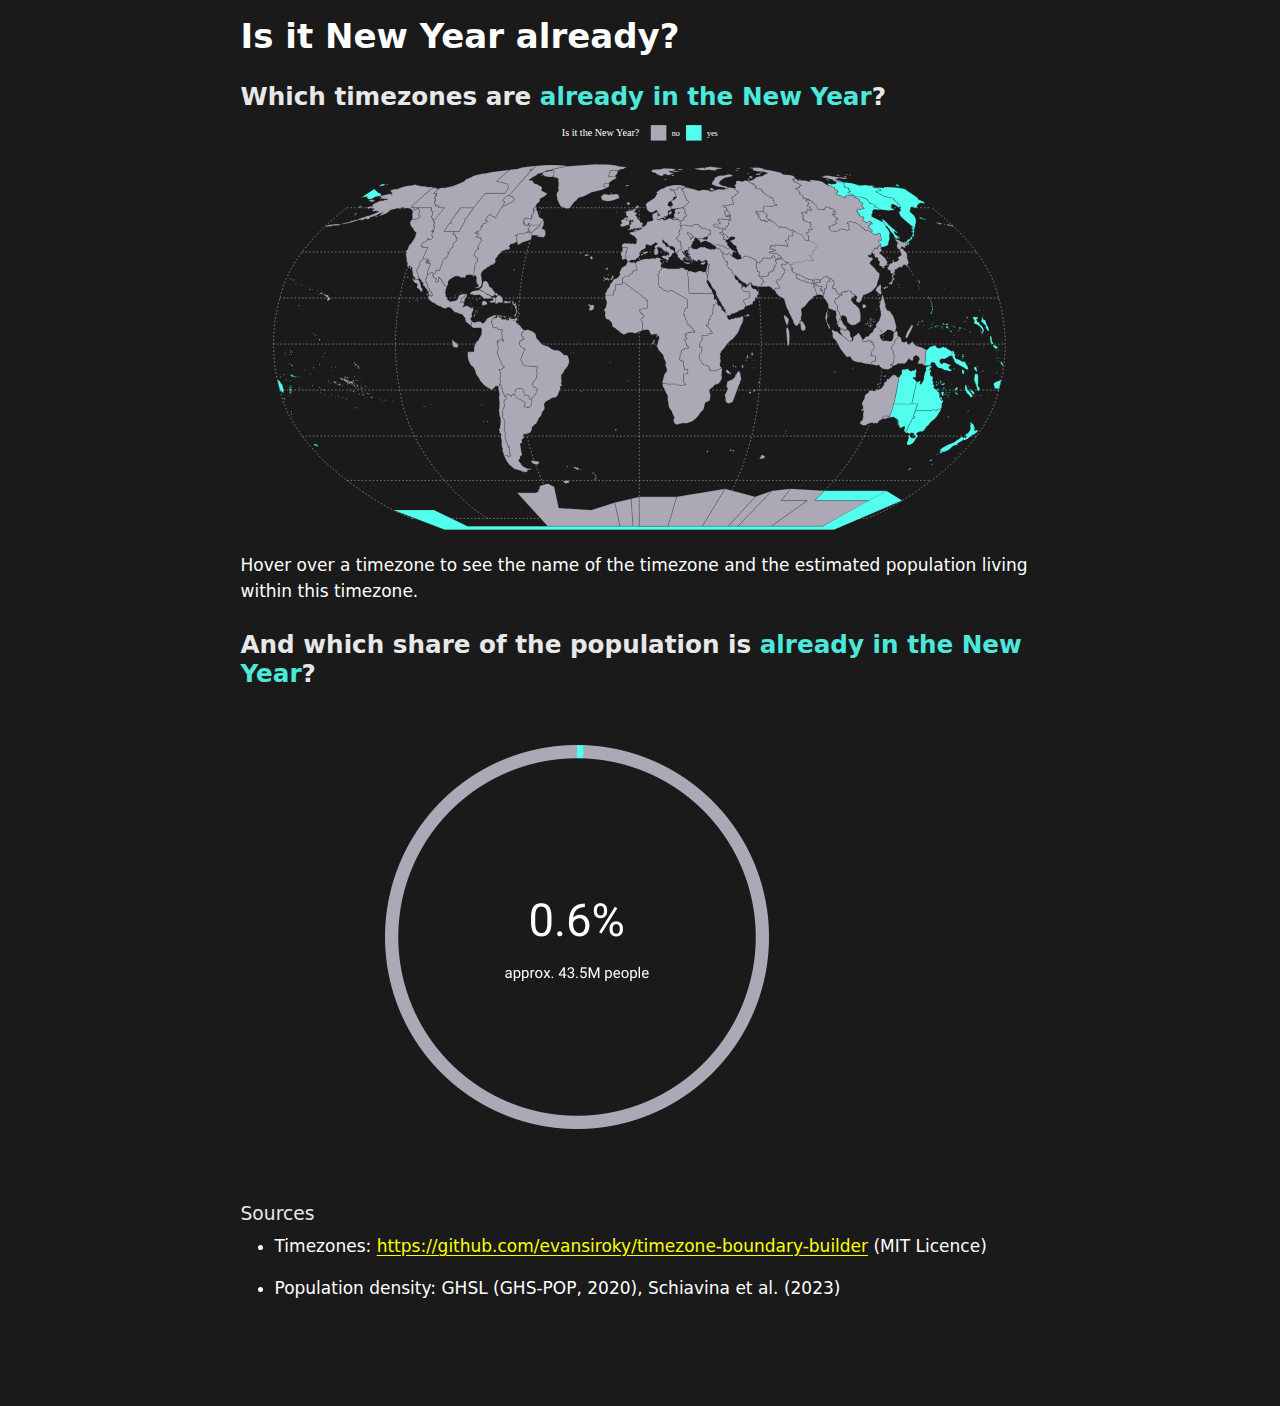
==== docs/index.html @ ba83b3ea "change output file to index.html" ====
<!DOCTYPE html>
<html xmlns="http://www.w3.org/1999/xhtml" lang="en" xml:lang="en"><head>

<meta charset="utf-8">
<meta name="generator" content="quarto-1.4.555">

<meta name="viewport" content="width=device-width, initial-scale=1.0, user-scalable=yes">


<title>Is it New Year already?</title>
<style>
code{white-space: pre-wrap;}
span.smallcaps{font-variant: small-caps;}
div.columns{display: flex; gap: min(4vw, 1.5em);}
div.column{flex: auto; overflow-x: auto;}
div.hanging-indent{margin-left: 1.5em; text-indent: -1.5em;}
ul.task-list{list-style: none;}
ul.task-list li input[type="checkbox"] {
  width: 0.8em;
  margin: 0 0.8em 0.2em -1em; /* quarto-specific, see https://github.com/quarto-dev/quarto-cli/issues/4556 */ 
  vertical-align: middle;
}
</style>


<script src="new-year_files/libs/clipboard/clipboard.min.js"></script>
<script src="new-year_files/libs/quarto-html/quarto.js"></script>
<script src="new-year_files/libs/quarto-html/popper.min.js"></script>
<script src="new-year_files/libs/quarto-html/tippy.umd.min.js"></script>
<script src="new-year_files/libs/quarto-html/anchor.min.js"></script>
<link href="new-year_files/libs/quarto-html/tippy.css" rel="stylesheet">
<link href="new-year_files/libs/quarto-html/quarto-syntax-highlighting.css" rel="stylesheet" id="quarto-text-highlighting-styles">
<script src="new-year_files/libs/bootstrap/bootstrap.min.js"></script>
<link href="new-year_files/libs/bootstrap/bootstrap-icons.css" rel="stylesheet">
<link href="new-year_files/libs/bootstrap/bootstrap.min.css" rel="stylesheet" id="quarto-bootstrap" data-mode="light">
<link href="new-year_files/libs/htmltools-fill-0.5.8.1/fill.css" rel="stylesheet">
<script src="new-year_files/libs/htmlwidgets-1.6.4/htmlwidgets.js"></script>
<script src="new-year_files/libs/d3-bundle-5.16.0/d3-bundle.min.js"></script>
<script src="new-year_files/libs/d3-lasso-0.0.5/d3-lasso.min.js"></script>
<script src="new-year_files/libs/save-svg-as-png-1.4.17/save-svg-as-png.min.js"></script>
<script src="new-year_files/libs/flatbush-4.4.0/flatbush.min.js"></script>
<link href="new-year_files/libs/ggiraphjs-0.8.10/ggiraphjs.min.css" rel="stylesheet">
<script src="new-year_files/libs/ggiraphjs-0.8.10/ggiraphjs.min.js"></script>
<script src="new-year_files/libs/girafe-binding-0.8.10/girafe.js"></script>


<link rel="stylesheet" href="css/styles.css">
</head>

<body class="fullcontent">

<div id="quarto-content" class="page-columns page-rows-contents page-layout-article">

<main class="content" id="quarto-document-content">

<header id="title-block-header" class="quarto-title-block default">
<div class="quarto-title">
<h1 class="title">Is it New Year already?</h1>
</div>



<div class="quarto-title-meta">

    
  
    
  </div>
  


</header>


<section id="which-timezones-are-already-in-the-new-year" class="level3">
<h3 class="anchored" data-anchor-id="which-timezones-are-already-in-the-new-year">Which timezones are <span style="color:#52FFEE">already in the New Year</span>?</h3>
<div class="cell">
<div class="cell-output-display">
<div class="girafe html-widget html-fill-item" id="htmlwidget-b1da368901bf500cf695" style="width:100%;height:352px;"></div>
<script type="application/json" data-for="htmlwidget-b1da368901bf500cf695">{"x":{"html":"<?xml version=\"1.0\" encoding=\"UTF-8\"?>\n<svg xmlns='http://www.w3.org/2000/svg' xmlns:xlink='http://www.w3.org/1999/xlink' class='ggiraph-svg' role='graphics-document' id='svg_d95ffff6_a0bc_41ec_a9b5_5f03c450e0d3' viewBox='0 0 864 468'>\n <defs id='svg_d95ffff6_a0bc_41ec_a9b5_5f03c450e0d3_defs'>\n  <clipPath id='svg_d95ffff6_a0bc_41ec_a9b5_5f03c450e0d3_c1'>\n   <rect x='0' y='0' width='864' height='468'/>\n  <\/clipPath>\n  <clipPath id='svg_d95ffff6_a0bc_41ec_a9b5_5f03c450e0d3_c2'>\n   <rect x='0' y='5.26' width='864' height='457.47'/>\n  <\/clipPath>\n  <clipPath id='svg_d95ffff6_a0bc_41ec_a9b5_5f03c450e0d3_c3'>\n   <rect x='0' y='28.21' width='864' height='434.52'/>\n  <\/clipPath>\n <\/defs>\n <g id='svg_d95ffff6_a0bc_41ec_a9b5_5f03c450e0d3_rootg' class='ggiraph-svg-rootg'>\n  <g clip-path='url(#svg_d95ffff6_a0bc_41ec_a9b5_5f03c450e0d3_c1)'>\n   <rect x='0' y='0' width='864' height='468' fill='#1A1A1A' fill-opacity='1' stroke='#1A1A1A' stroke-opacity='1' stroke-width='0.75' stroke-linejoin='round' stroke-linecap='round' class='ggiraph-svg-bg'/>\n  <\/g>\n  <g clip-path='url(#svg_d95ffff6_a0bc_41ec_a9b5_5f03c450e0d3_c2)'>\n   <rect x='0' y='5.26' width='864' height='457.47' fill='#1A1A1A' fill-opacity='1' stroke='#1A1A1A' stroke-opacity='1' stroke-width='0.75' stroke-linejoin='round' stroke-linecap='round'/>\n  <\/g>\n  <g clip-path='url(#svg_d95ffff6_a0bc_41ec_a9b5_5f03c450e0d3_c3)'>\n   <rect x='0' y='28.21' width='864' height='434.52' fill='none' stroke='none'/>\n   <polyline points='184.89,430.82 179.01,428.36 173.12,425.78 167.35,423.10 161.82,420.35 156.58,417.55 151.56,414.69 146.73,411.79 142.01,408.83 137.39,405.82 132.85,402.77 128.37,399.68 123.96,396.55 119.61,393.38 115.33,390.18 111.14,386.95 107.02,383.69 103.00,380.39 99.08,377.07 95.26,373.73 91.57,370.36 88.04,366.97 84.68,363.56 81.47,360.13 78.38,356.69 75.36,353.23 72.41,349.77 69.55,346.29 66.81,342.80 64.23,339.30 61.80,335.79 59.51,332.28 57.33,328.77 55.26,325.25 53.31,321.73 51.48,318.21 49.80,314.69 48.25,311.17 46.85,307.65 45.59,304.13 44.47,300.61 43.45,297.09 42.48,293.58 41.55,290.06 40.63,286.54 39.76,283.02 38.97,279.50 38.26,275.98 37.64,272.46 37.10,268.94 36.63,265.42 36.23,261.90 35.89,258.38 35.60,254.86 35.35,251.35 35.16,247.83 35.06,244.31 35.05,240.79 35.14,237.27 35.32,233.75 35.56,230.23 35.85,226.71 36.18,223.19 36.57,219.67 37.03,216.15 37.56,212.63 38.17,209.12 38.86,205.60 39.65,202.08 40.51,198.56 41.41,195.04 42.35,191.52 43.30,188.00 44.32,184.48 45.42,180.96 46.66,177.44 48.04,173.92 49.57,170.40 51.23,166.88 53.04,163.36 54.97,159.84 57.03,156.33 59.19,152.81 61.47,149.30 63.88,145.79 66.44,142.29 69.15,138.80 72.00,135.32 74.94,131.85 77.94,128.39 81.02,124.95 84.21,121.52 87.55,118.11 91.06,114.71 94.72,111.34 98.52,108.00 102.43,104.67 106.44,101.38 110.54,98.11 114.73,94.87' fill='none' stroke='#CCCCCC' stroke-opacity='1' stroke-width='0.53' stroke-dasharray='1,3' stroke-linejoin='round' stroke-linecap='round'/>\n   <polyline points='266.83,430.82 262.91,428.36 258.99,425.78 255.14,423.10 251.46,420.35 247.96,417.55 244.62,414.69 241.39,411.79 238.25,408.83 235.17,405.82 232.14,402.77 229.16,399.68 226.21,396.55 223.32,393.38 220.47,390.18 217.67,386.95 214.93,383.69 212.24,380.39 209.63,377.07 207.08,373.73 204.63,370.36 202.27,366.97 200.03,363.56 197.89,360.13 195.83,356.69 193.82,353.23 191.85,349.77 189.94,346.29 188.12,342.80 186.40,339.30 184.78,335.79 183.25,332.28 181.80,328.77 180.42,325.25 179.12,321.73 177.90,318.21 176.77,314.69 175.74,311.17 174.81,307.65 173.97,304.13 173.22,300.61 172.54,297.09 171.90,293.58 171.27,290.06 170.66,286.54 170.09,283.02 169.55,279.50 169.08,275.98 168.67,272.46 168.31,268.94 168.00,265.42 167.73,261.90 167.51,258.38 167.31,254.86 167.14,251.35 167.02,247.83 166.95,244.31 166.94,240.79 167.00,237.27 167.12,233.75 167.28,230.23 167.48,226.71 167.70,223.19 167.96,219.67 168.26,216.15 168.61,212.63 169.02,209.12 169.48,205.60 170.01,202.08 170.58,198.56 171.19,195.04 171.81,191.52 172.45,188.00 173.12,184.48 173.86,180.96 174.68,177.44 175.61,173.92 176.62,170.40 177.73,166.88 178.94,163.36 180.23,159.84 181.59,156.33 183.04,152.81 184.55,149.30 186.16,145.79 187.87,142.29 189.68,138.80 191.57,135.32 193.53,131.85 195.54,128.39 197.59,124.95 199.72,121.52 201.94,118.11 204.28,114.71 206.73,111.34 209.26,108.00 211.87,104.67 214.54,101.38 217.27,98.11 220.06,94.87' fill='none' stroke='#CCCCCC' stroke-opacity='1' stroke-width='0.53' stroke-dasharray='1,3' stroke-linejoin='round' stroke-linecap='round'/>\n   <polyline points='348.78,430.82 346.82,428.36 344.86,425.78 342.93,423.10 341.09,420.35 339.34,417.55 337.67,414.69 336.06,411.79 334.49,408.83 332.95,405.82 331.43,402.77 329.94,399.68 328.47,396.55 327.02,393.38 325.60,390.18 324.20,386.95 322.83,383.69 321.49,380.39 320.18,377.07 318.91,373.73 317.68,370.36 316.50,366.97 315.38,363.56 314.31,360.13 313.28,356.69 312.27,353.23 311.29,349.77 310.34,346.29 309.42,342.80 308.56,339.30 307.75,335.79 306.99,332.28 306.26,328.77 305.57,325.25 304.92,321.73 304.31,318.21 303.75,314.69 303.24,311.17 302.77,307.65 302.35,304.13 301.98,300.61 301.63,297.09 301.31,293.58 301.00,290.06 300.70,286.54 300.41,283.02 300.14,279.50 299.91,275.98 299.70,272.46 299.52,268.94 299.36,265.42 299.23,261.90 299.12,258.38 299.02,254.86 298.94,251.35 298.87,247.83 298.84,244.31 298.83,240.79 298.87,237.27 298.93,233.75 299.01,230.23 299.10,226.71 299.21,223.19 299.34,219.67 299.50,216.15 299.67,212.63 299.87,209.12 300.11,205.60 300.37,202.08 300.65,198.56 300.96,195.04 301.27,191.52 301.59,188.00 301.92,184.48 302.29,180.96 302.71,177.44 303.17,173.92 303.67,170.40 304.23,166.88 304.83,163.36 305.48,159.84 306.16,156.33 306.88,152.81 307.64,149.30 308.44,145.79 309.30,142.29 310.20,138.80 311.15,135.32 312.13,131.85 313.13,128.39 314.16,124.95 315.22,121.52 316.34,118.11 317.51,114.71 318.73,111.34 319.99,108.00 321.30,104.67 322.63,101.38 324.00,98.11 325.40,94.87' fill='none' stroke='#CCCCCC' stroke-opacity='1' stroke-width='0.53' stroke-dasharray='1,3' stroke-linejoin='round' stroke-linecap='round'/>\n   <polyline points='430.73,430.82 430.73,428.36 430.73,425.78 430.73,423.10 430.73,420.35 430.73,417.55 430.73,414.69 430.73,411.79 430.73,408.83 430.73,405.82 430.73,402.77 430.73,399.68 430.73,396.55 430.73,393.38 430.73,390.18 430.73,386.95 430.73,383.69 430.73,380.39 430.73,377.07 430.73,373.73 430.73,370.36 430.73,366.97 430.73,363.56 430.73,360.13 430.73,356.69 430.73,353.23 430.73,349.77 430.73,346.29 430.73,342.80 430.73,339.30 430.73,335.79 430.73,332.28 430.73,328.77 430.73,325.25 430.73,321.73 430.73,318.21 430.73,314.69 430.73,311.17 430.73,307.65 430.73,304.13 430.73,300.61 430.73,297.09 430.73,293.58 430.73,290.06 430.73,286.54 430.73,283.02 430.73,279.50 430.73,275.98 430.73,272.46 430.73,268.94 430.73,265.42 430.73,261.90 430.73,258.38 430.73,254.86 430.73,251.35 430.73,247.83 430.73,244.31 430.73,240.79 430.73,237.27 430.73,233.75 430.73,230.23 430.73,226.71 430.73,223.19 430.73,219.67 430.73,216.15 430.73,212.63 430.73,209.12 430.73,205.60 430.73,202.08 430.73,198.56 430.73,195.04 430.73,191.52 430.73,188.00 430.73,184.48 430.73,180.96 430.73,177.44 430.73,173.92 430.73,170.40 430.73,166.88 430.73,163.36 430.73,159.84 430.73,156.33 430.73,152.81 430.73,149.30 430.73,145.79 430.73,142.29 430.73,138.80 430.73,135.32 430.73,131.85 430.73,128.39 430.73,124.95 430.73,121.52 430.73,118.11 430.73,114.71 430.73,111.34 430.73,108.00 430.73,104.67 430.73,101.38 430.73,98.11 430.73,94.87' fill='none' stroke='#CCCCCC' stroke-opacity='1' stroke-width='0.53' stroke-dasharray='1,3' stroke-linejoin='round' stroke-linecap='round'/>\n   <polyline points='512.68,430.82 514.64,428.36 516.60,425.78 518.52,423.10 520.36,420.35 522.11,417.55 523.78,414.69 525.40,411.79 526.97,408.83 528.51,405.82 530.02,402.77 531.51,399.68 532.99,396.55 534.43,393.38 535.86,390.18 537.26,386.95 538.63,383.69 539.97,380.39 541.28,377.07 542.55,373.73 543.78,370.36 544.96,366.97 546.08,363.56 547.15,360.13 548.18,356.69 549.18,353.23 550.17,349.77 551.12,346.29 552.03,342.80 552.89,339.30 553.70,335.79 554.47,332.28 555.19,328.77 555.88,325.25 556.54,321.73 557.14,318.21 557.71,314.69 558.22,311.17 558.69,307.65 559.11,304.13 559.48,300.61 559.82,297.09 560.14,293.58 560.46,290.06 560.76,286.54 561.05,283.02 561.32,279.50 561.55,275.98 561.76,272.46 561.94,268.94 562.09,265.42 562.23,261.90 562.34,258.38 562.44,254.86 562.52,251.35 562.58,247.83 562.62,244.31 562.62,240.79 562.59,237.27 562.53,233.75 562.45,230.23 562.35,226.71 562.24,223.19 562.11,219.67 561.96,216.15 561.79,212.63 561.58,209.12 561.35,205.60 561.09,202.08 560.80,198.56 560.50,195.04 560.19,191.52 559.87,188.00 559.53,184.48 559.16,180.96 558.75,177.44 558.29,173.92 557.78,170.40 557.23,166.88 556.62,163.36 555.98,159.84 555.30,156.33 554.58,152.81 553.82,149.30 553.01,145.79 552.16,142.29 551.25,138.80 550.31,135.32 549.33,131.85 548.32,128.39 547.30,124.95 546.23,121.52 545.12,118.11 543.95,114.71 542.73,111.34 541.46,108.00 540.16,104.67 538.82,101.38 537.46,98.11 536.06,94.87' fill='none' stroke='#CCCCCC' stroke-opacity='1' stroke-width='0.53' stroke-dasharray='1,3' stroke-linejoin='round' stroke-linecap='round'/>\n   <polyline points='594.62,430.82 598.54,428.36 602.47,425.78 606.32,423.10 610.00,420.35 613.50,417.55 616.84,414.69 620.06,411.79 623.21,408.83 626.29,405.82 629.32,402.77 632.30,399.68 635.24,396.55 638.14,393.38 640.99,390.18 643.79,386.95 646.53,383.69 649.21,380.39 651.83,377.07 654.37,373.73 656.83,370.36 659.19,366.97 661.43,363.56 663.57,360.13 665.63,356.69 667.64,353.23 669.61,349.77 671.51,346.29 673.34,342.80 675.06,339.30 676.68,335.79 678.21,332.28 679.66,328.77 681.04,325.25 682.34,321.73 683.56,318.21 684.68,314.69 685.71,311.17 686.65,307.65 687.49,304.13 688.23,300.61 688.92,297.09 689.56,293.58 690.18,290.06 690.79,286.54 691.37,283.02 691.90,279.50 692.37,275.98 692.79,272.46 693.15,268.94 693.46,265.42 693.72,261.90 693.95,258.38 694.15,254.86 694.31,251.35 694.44,247.83 694.51,244.31 694.52,240.79 694.45,237.27 694.33,233.75 694.17,230.23 693.98,226.71 693.76,223.19 693.50,219.67 693.20,216.15 692.84,212.63 692.44,209.12 691.97,205.60 691.45,202.08 690.88,198.56 690.27,195.04 689.65,191.52 689.01,188.00 688.34,184.48 687.60,180.96 686.77,177.44 685.85,173.92 684.84,170.40 683.72,166.88 682.52,163.36 681.23,159.84 679.86,156.33 678.42,152.81 676.90,149.30 675.30,145.79 673.59,142.29 671.78,138.80 669.88,135.32 667.92,131.85 665.92,128.39 663.86,124.95 661.74,121.52 659.51,118.11 657.17,114.71 654.73,111.34 652.20,108.00 649.59,104.67 646.92,101.38 644.19,98.11 641.39,94.87' fill='none' stroke='#CCCCCC' stroke-opacity='1' stroke-width='0.53' stroke-dasharray='1,3' stroke-linejoin='round' stroke-linecap='round'/>\n   <polyline points='676.57,430.82 682.45,428.36 688.34,425.78 694.11,423.10 699.64,420.35 704.88,417.55 709.89,414.69 714.73,411.79 719.45,408.83 724.07,405.82 728.61,402.77 733.09,399.68 737.50,396.55 741.85,393.38 746.12,390.18 750.32,386.95 754.43,383.69 758.46,380.39 762.38,377.07 766.20,373.73 769.88,370.36 773.41,366.97 776.78,363.56 779.98,360.13 783.08,356.69 786.10,353.23 789.05,349.77 791.91,346.29 794.64,342.80 797.23,339.30 799.66,335.79 801.95,332.28 804.13,328.77 806.20,325.25 808.15,321.73 809.97,318.21 811.66,314.69 813.20,311.17 814.61,307.65 815.86,304.13 816.99,300.61 818.01,297.09 818.97,293.58 819.91,290.06 820.82,286.54 821.69,283.02 822.49,279.50 823.20,275.98 823.82,272.46 824.36,268.94 824.82,265.42 825.22,261.90 825.56,258.38 825.86,254.86 826.10,251.35 826.29,247.83 826.40,244.31 826.41,240.79 826.31,237.27 826.14,233.75 825.89,230.23 825.61,226.71 825.27,223.19 824.88,219.67 824.43,216.15 823.90,212.63 823.29,209.12 822.60,205.60 821.81,202.08 820.95,198.56 820.04,195.04 819.11,191.52 818.15,188.00 817.14,184.48 816.03,180.96 814.79,177.44 813.41,173.92 811.89,170.40 810.22,166.88 808.42,163.36 806.48,159.84 804.43,156.33 802.27,152.81 799.99,149.30 797.58,145.79 795.02,142.29 792.31,138.80 789.46,135.32 786.52,131.85 783.51,128.39 780.43,124.95 777.24,121.52 773.90,118.11 770.40,114.71 766.73,111.34 762.93,108.00 759.02,104.67 755.01,101.38 750.91,98.11 746.73,94.87' fill='none' stroke='#CCCCCC' stroke-opacity='1' stroke-width='0.53' stroke-dasharray='1,3' stroke-linejoin='round' stroke-linecap='round'/>\n   <polyline points='184.89,430.82 189.85,430.82 194.82,430.82 199.79,430.82 204.75,430.82 209.72,430.82 214.68,430.82 219.65,430.82 224.62,430.82 229.58,430.82 234.55,430.82 239.52,430.82 244.48,430.82 249.45,430.82 254.42,430.82 259.38,430.82 264.35,430.82 269.32,430.82 274.28,430.82 279.25,430.82 284.22,430.82 289.18,430.82 294.15,430.82 299.12,430.82 304.08,430.82 309.05,430.82 314.02,430.82 318.98,430.82 323.95,430.82 328.91,430.82 333.88,430.82 338.85,430.82 343.81,430.82 348.78,430.82 353.75,430.82 358.71,430.82 363.68,430.82 368.65,430.82 373.61,430.82 378.58,430.82 383.55,430.82 388.51,430.82 393.48,430.82 398.45,430.82 403.41,430.82 408.38,430.82 413.35,430.82 418.31,430.82 423.28,430.82 428.25,430.82 433.21,430.82 438.18,430.82 443.14,430.82 448.11,430.82 453.08,430.82 458.04,430.82 463.01,430.82 467.98,430.82 472.94,430.82 477.91,430.82 482.88,430.82 487.84,430.82 492.81,430.82 497.78,430.82 502.74,430.82 507.71,430.82 512.68,430.82 517.64,430.82 522.61,430.82 527.58,430.82 532.54,430.82 537.51,430.82 542.48,430.82 547.44,430.82 552.41,430.82 557.37,430.82 562.34,430.82 567.31,430.82 572.27,430.82 577.24,430.82 582.21,430.82 587.17,430.82 592.14,430.82 597.11,430.82 602.07,430.82 607.04,430.82 612.01,430.82 616.97,430.82 621.94,430.82 626.91,430.82 631.87,430.82 636.84,430.82 641.81,430.82 646.77,430.82 651.74,430.82 656.71,430.82 661.67,430.82 666.64,430.82 671.60,430.82 676.57,430.82' fill='none' stroke='#CCCCCC' stroke-opacity='1' stroke-width='0.53' stroke-dasharray='1,3' stroke-linejoin='round' stroke-linecap='round'/>\n   <polyline points='114.73,389.72 121.11,389.72 127.50,389.72 133.88,389.72 140.26,389.72 146.65,389.72 153.03,389.72 159.42,389.72 165.80,389.72 172.18,389.72 178.57,389.72 184.95,389.72 191.34,389.72 197.72,389.72 204.10,389.72 210.49,389.72 216.87,389.72 223.25,389.72 229.64,389.72 236.02,389.72 242.41,389.72 248.79,389.72 255.17,389.72 261.56,389.72 267.94,389.72 274.32,389.72 280.71,389.72 287.09,389.72 293.48,389.72 299.86,389.72 306.24,389.72 312.63,389.72 319.01,389.72 325.40,389.72 331.78,389.72 338.16,389.72 344.55,389.72 350.93,389.72 357.31,389.72 363.70,389.72 370.08,389.72 376.47,389.72 382.85,389.72 389.23,389.72 395.62,389.72 402.00,389.72 408.39,389.72 414.77,389.72 421.15,389.72 427.54,389.72 433.92,389.72 440.30,389.72 446.69,389.72 453.07,389.72 459.46,389.72 465.84,389.72 472.22,389.72 478.61,389.72 484.99,389.72 491.37,389.72 497.76,389.72 504.14,389.72 510.53,389.72 516.91,389.72 523.29,389.72 529.68,389.72 536.06,389.72 542.45,389.72 548.83,389.72 555.21,389.72 561.60,389.72 567.98,389.72 574.36,389.72 580.75,389.72 587.13,389.72 593.52,389.72 599.90,389.72 606.28,389.72 612.67,389.72 619.05,389.72 625.43,389.72 631.82,389.72 638.20,389.72 644.59,389.72 650.97,389.72 657.35,389.72 663.74,389.72 670.12,389.72 676.51,389.72 682.89,389.72 689.27,389.72 695.66,389.72 702.04,389.72 708.42,389.72 714.81,389.72 721.19,389.72 727.58,389.72 733.96,389.72 740.34,389.72 746.73,389.72' fill='none' stroke='#CCCCCC' stroke-opacity='1' stroke-width='0.53' stroke-dasharray='1,3' stroke-linejoin='round' stroke-linecap='round'/>\n   <polyline points='66.06,341.80 73.43,341.80 80.79,341.80 88.16,341.80 95.53,341.80 102.89,341.80 110.26,341.80 117.63,341.80 125.00,341.80 132.36,341.80 139.73,341.80 147.10,341.80 154.46,341.80 161.83,341.80 169.20,341.80 176.57,341.80 183.93,341.80 191.30,341.80 198.67,341.80 206.03,341.80 213.40,341.80 220.77,341.80 228.13,341.80 235.50,341.80 242.87,341.80 250.24,341.80 257.60,341.80 264.97,341.80 272.34,341.80 279.70,341.80 287.07,341.80 294.44,341.80 301.81,341.80 309.17,341.80 316.54,341.80 323.91,341.80 331.27,341.80 338.64,341.80 346.01,341.80 353.37,341.80 360.74,341.80 368.11,341.80 375.48,341.80 382.84,341.80 390.21,341.80 397.58,341.80 404.94,341.80 412.31,341.80 419.68,341.80 427.04,341.80 434.41,341.80 441.78,341.80 449.15,341.80 456.51,341.80 463.88,341.80 471.25,341.80 478.61,341.80 485.98,341.80 493.35,341.80 500.72,341.80 508.08,341.80 515.45,341.80 522.82,341.80 530.18,341.80 537.55,341.80 544.92,341.80 552.28,341.80 559.65,341.80 567.02,341.80 574.39,341.80 581.75,341.80 589.12,341.80 596.49,341.80 603.85,341.80 611.22,341.80 618.59,341.80 625.96,341.80 633.32,341.80 640.69,341.80 648.06,341.80 655.42,341.80 662.79,341.80 670.16,341.80 677.52,341.80 684.89,341.80 692.26,341.80 699.63,341.80 706.99,341.80 714.36,341.80 721.73,341.80 729.09,341.80 736.46,341.80 743.83,341.80 751.20,341.80 758.56,341.80 765.93,341.80 773.30,341.80 780.66,341.80 788.03,341.80 795.40,341.80' fill='none' stroke='#CCCCCC' stroke-opacity='1' stroke-width='0.53' stroke-dasharray='1,3' stroke-linejoin='round' stroke-linecap='round'/>\n   <polyline points='42.08,292.07 49.93,292.07 57.78,292.07 65.64,292.07 73.49,292.07 81.34,292.07 89.19,292.07 97.04,292.07 104.89,292.07 112.74,292.07 120.60,292.07 128.45,292.07 136.30,292.07 144.15,292.07 152.00,292.07 159.85,292.07 167.70,292.07 175.56,292.07 183.41,292.07 191.26,292.07 199.11,292.07 206.96,292.07 214.81,292.07 222.66,292.07 230.52,292.07 238.37,292.07 246.22,292.07 254.07,292.07 261.92,292.07 269.77,292.07 277.62,292.07 285.48,292.07 293.33,292.07 301.18,292.07 309.03,292.07 316.88,292.07 324.73,292.07 332.59,292.07 340.44,292.07 348.29,292.07 356.14,292.07 363.99,292.07 371.84,292.07 379.69,292.07 387.55,292.07 395.40,292.07 403.25,292.07 411.10,292.07 418.95,292.07 426.80,292.07 434.65,292.07 442.51,292.07 450.36,292.07 458.21,292.07 466.06,292.07 473.91,292.07 481.76,292.07 489.61,292.07 497.47,292.07 505.32,292.07 513.17,292.07 521.02,292.07 528.87,292.07 536.72,292.07 544.57,292.07 552.43,292.07 560.28,292.07 568.13,292.07 575.98,292.07 583.83,292.07 591.68,292.07 599.54,292.07 607.39,292.07 615.24,292.07 623.09,292.07 630.94,292.07 638.79,292.07 646.64,292.07 654.50,292.07 662.35,292.07 670.20,292.07 678.05,292.07 685.90,292.07 693.75,292.07 701.60,292.07 709.46,292.07 717.31,292.07 725.16,292.07 733.01,292.07 740.86,292.07 748.71,292.07 756.56,292.07 764.42,292.07 772.27,292.07 780.12,292.07 787.97,292.07 795.82,292.07 803.67,292.07 811.52,292.07 819.38,292.07' fill='none' stroke='#CCCCCC' stroke-opacity='1' stroke-width='0.53' stroke-dasharray='1,3' stroke-linejoin='round' stroke-linecap='round'/>\n   <polyline points='35.04,242.30 43.03,242.30 51.02,242.30 59.02,242.30 67.01,242.30 75.01,242.30 83.00,242.30 90.99,242.30 98.99,242.30 106.98,242.30 114.97,242.30 122.97,242.30 130.96,242.30 138.96,242.30 146.95,242.30 154.94,242.30 162.94,242.30 170.93,242.30 178.93,242.30 186.92,242.30 194.91,242.30 202.91,242.30 210.90,242.30 218.89,242.30 226.89,242.30 234.88,242.30 242.88,242.30 250.87,242.30 258.86,242.30 266.86,242.30 274.85,242.30 282.84,242.30 290.84,242.30 298.83,242.30 306.83,242.30 314.82,242.30 322.81,242.30 330.81,242.30 338.80,242.30 346.79,242.30 354.79,242.30 362.78,242.30 370.78,242.30 378.77,242.30 386.76,242.30 394.76,242.30 402.75,242.30 410.74,242.30 418.74,242.30 426.73,242.30 434.73,242.30 442.72,242.30 450.71,242.30 458.71,242.30 466.70,242.30 474.69,242.30 482.69,242.30 490.68,242.30 498.68,242.30 506.67,242.30 514.66,242.30 522.66,242.30 530.65,242.30 538.64,242.30 546.64,242.30 554.63,242.30 562.63,242.30 570.62,242.30 578.61,242.30 586.61,242.30 594.60,242.30 602.59,242.30 610.59,242.30 618.58,242.30 626.58,242.30 634.57,242.30 642.56,242.30 650.56,242.30 658.55,242.30 666.54,242.30 674.54,242.30 682.53,242.30 690.53,242.30 698.52,242.30 706.51,242.30 714.51,242.30 722.50,242.30 730.49,242.30 738.49,242.30 746.48,242.30 754.48,242.30 762.47,242.30 770.46,242.30 778.46,242.30 786.45,242.30 794.44,242.30 802.44,242.30 810.43,242.30 818.43,242.30 826.42,242.30' fill='none' stroke='#CCCCCC' stroke-opacity='1' stroke-width='0.53' stroke-dasharray='1,3' stroke-linejoin='round' stroke-linecap='round'/>\n   <polyline points='42.08,192.52 49.93,192.52 57.78,192.52 65.64,192.52 73.49,192.52 81.34,192.52 89.19,192.52 97.04,192.52 104.89,192.52 112.74,192.52 120.60,192.52 128.45,192.52 136.30,192.52 144.15,192.52 152.00,192.52 159.85,192.52 167.70,192.52 175.56,192.52 183.41,192.52 191.26,192.52 199.11,192.52 206.96,192.52 214.81,192.52 222.66,192.52 230.52,192.52 238.37,192.52 246.22,192.52 254.07,192.52 261.92,192.52 269.77,192.52 277.62,192.52 285.48,192.52 293.33,192.52 301.18,192.52 309.03,192.52 316.88,192.52 324.73,192.52 332.59,192.52 340.44,192.52 348.29,192.52 356.14,192.52 363.99,192.52 371.84,192.52 379.69,192.52 387.55,192.52 395.40,192.52 403.25,192.52 411.10,192.52 418.95,192.52 426.80,192.52 434.65,192.52 442.51,192.52 450.36,192.52 458.21,192.52 466.06,192.52 473.91,192.52 481.76,192.52 489.61,192.52 497.47,192.52 505.32,192.52 513.17,192.52 521.02,192.52 528.87,192.52 536.72,192.52 544.57,192.52 552.43,192.52 560.28,192.52 568.13,192.52 575.98,192.52 583.83,192.52 591.68,192.52 599.54,192.52 607.39,192.52 615.24,192.52 623.09,192.52 630.94,192.52 638.79,192.52 646.64,192.52 654.50,192.52 662.35,192.52 670.20,192.52 678.05,192.52 685.90,192.52 693.75,192.52 701.60,192.52 709.46,192.52 717.31,192.52 725.16,192.52 733.01,192.52 740.86,192.52 748.71,192.52 756.56,192.52 764.42,192.52 772.27,192.52 780.12,192.52 787.97,192.52 795.82,192.52 803.67,192.52 811.52,192.52 819.38,192.52' fill='none' stroke='#CCCCCC' stroke-opacity='1' stroke-width='0.53' stroke-dasharray='1,3' stroke-linejoin='round' stroke-linecap='round'/>\n   <polyline points='66.06,142.79 73.43,142.79 80.79,142.79 88.16,142.79 95.53,142.79 102.89,142.79 110.26,142.79 117.63,142.79 125.00,142.79 132.36,142.79 139.73,142.79 147.10,142.79 154.46,142.79 161.83,142.79 169.20,142.79 176.57,142.79 183.93,142.79 191.30,142.79 198.67,142.79 206.03,142.79 213.40,142.79 220.77,142.79 228.13,142.79 235.50,142.79 242.87,142.79 250.24,142.79 257.60,142.79 264.97,142.79 272.34,142.79 279.70,142.79 287.07,142.79 294.44,142.79 301.81,142.79 309.17,142.79 316.54,142.79 323.91,142.79 331.27,142.79 338.64,142.79 346.01,142.79 353.37,142.79 360.74,142.79 368.11,142.79 375.48,142.79 382.84,142.79 390.21,142.79 397.58,142.79 404.94,142.79 412.31,142.79 419.68,142.79 427.04,142.79 434.41,142.79 441.78,142.79 449.15,142.79 456.51,142.79 463.88,142.79 471.25,142.79 478.61,142.79 485.98,142.79 493.35,142.79 500.72,142.79 508.08,142.79 515.45,142.79 522.82,142.79 530.18,142.79 537.55,142.79 544.92,142.79 552.28,142.79 559.65,142.79 567.02,142.79 574.39,142.79 581.75,142.79 589.12,142.79 596.49,142.79 603.85,142.79 611.22,142.79 618.59,142.79 625.96,142.79 633.32,142.79 640.69,142.79 648.06,142.79 655.42,142.79 662.79,142.79 670.16,142.79 677.52,142.79 684.89,142.79 692.26,142.79 699.63,142.79 706.99,142.79 714.36,142.79 721.73,142.79 729.09,142.79 736.46,142.79 743.83,142.79 751.20,142.79 758.56,142.79 765.93,142.79 773.30,142.79 780.66,142.79 788.03,142.79 795.40,142.79' fill='none' stroke='#CCCCCC' stroke-opacity='1' stroke-width='0.53' stroke-dasharray='1,3' stroke-linejoin='round' stroke-linecap='round'/>\n   <polyline points='114.73,94.87 121.11,94.87 127.50,94.87 133.88,94.87 140.26,94.87 146.65,94.87 153.03,94.87 159.42,94.87 165.80,94.87 172.18,94.87 178.57,94.87 184.95,94.87 191.34,94.87 197.72,94.87 204.10,94.87 210.49,94.87 216.87,94.87 223.25,94.87 229.64,94.87 236.02,94.87 242.41,94.87 248.79,94.87 255.17,94.87 261.56,94.87 267.94,94.87 274.32,94.87 280.71,94.87 287.09,94.87 293.48,94.87 299.86,94.87 306.24,94.87 312.63,94.87 319.01,94.87 325.40,94.87 331.78,94.87 338.16,94.87 344.55,94.87 350.93,94.87 357.31,94.87 363.70,94.87 370.08,94.87 376.47,94.87 382.85,94.87 389.23,94.87 395.62,94.87 402.00,94.87 408.39,94.87 414.77,94.87 421.15,94.87 427.54,94.87 433.92,94.87 440.30,94.87 446.69,94.87 453.07,94.87 459.46,94.87 465.84,94.87 472.22,94.87 478.61,94.87 484.99,94.87 491.37,94.87 497.76,94.87 504.14,94.87 510.53,94.87 516.91,94.87 523.29,94.87 529.68,94.87 536.06,94.87 542.45,94.87 548.83,94.87 555.21,94.87 561.60,94.87 567.98,94.87 574.36,94.87 580.75,94.87 587.13,94.87 593.52,94.87 599.90,94.87 606.28,94.87 612.67,94.87 619.05,94.87 625.43,94.87 631.82,94.87 638.20,94.87 644.59,94.87 650.97,94.87 657.35,94.87 663.74,94.87 670.12,94.87 676.51,94.87 682.89,94.87 689.27,94.87 695.66,94.87 702.04,94.87 708.42,94.87 714.81,94.87 721.19,94.87 727.58,94.87 733.96,94.87 740.34,94.87 746.73,94.87' fill='none' stroke='#CCCCCC' stroke-opacity='1' stroke-width='0.53' stroke-dasharray='1,3' stroke-linejoin='round' stroke-linecap='round'/>\n   <path id='svg_d95ffff6_a0bc_41ec_a9b5_5f03c450e0d3_e1' d='M 409.676640 439.374186 L 423.917576 439.374186 L 421.938066 409.489113 L 404.194888 413.640419 L 409.676640 439.374186 Z ' fill='#ADA8B6' fill-opacity='1' fill-rule='evenodd' stroke='#1A1A1A' stroke-opacity='1' stroke-width='0.21' stroke-linejoin='round' stroke-linecap='butt' title='&amp;lt;b&amp;gt;Timezone:&amp;lt;/b&amp;gt; Etc/UTC &amp;lt;br&amp;gt; &amp;lt;b&amp;gt;Population:&amp;lt;/b&amp;gt; 0'/>\n   <path id='svg_d95ffff6_a0bc_41ec_a9b5_5f03c450e0d3_e2' d='M 423.816971 230.112022 L 422.024626 229.737299 L 418.531951 230.146058 L 414.485496 231.906781 L 413.637769 231.910504 L 410.077990 229.895595 L 407.962524 227.623260 L 406.788507 227.037308 L 404.868894 225.164590 L 401.850601 223.780954 L 401.774670 222.646173 L 401.258643 222.252982 L 401.121242 219.679816 L 400.877684 219.204502 L 400.074319 219.047723 L 400.097891 218.037369 L 398.803831 217.260944 L 398.109238 215.984316 L 397.598558 215.844327 L 396.956339 216.344091 L 396.696273 215.751220 L 395.148717 215.305060 L 394.327778 214.514971 L 393.624423 211.290420 L 393.611277 208.918734 L 393.953963 208.468058 L 393.733733 207.438613 L 393.012466 206.269141 L 392.462632 206.277329 L 392.097623 205.730616 L 394.277339 203.039726 L 395.497545 198.176480 L 395.272704 195.335148 L 394.548656 194.277591 L 393.551156 190.866756 L 393.966005 190.619525 L 394.218094 189.204492 L 402.724814 189.198161 L 402.576771 185.325073 L 403.744176 184.333800 L 404.978230 183.928032 L 405.119172 177.593599 L 412.233140 177.592907 L 412.291963 174.321547 L 433.242405 189.746534 L 433.241028 190.692745 L 434.178662 191.041316 L 434.608224 191.783430 L 435.507398 191.731543 L 435.857116 192.454092 L 436.523655 192.272955 L 437.757682 192.935904 L 437.463177 194.625925 L 437.856259 195.008306 L 439.954329 194.654624 L 439.850191 201.495818 L 439.162914 203.209971 L 438.331921 204.077187 L 433.581577 204.275359 L 432.831116 205.014653 L 431.233861 204.967930 L 431.159237 205.352343 L 431.105933 206.197949 L 432.041268 208.192934 L 433.530182 209.044274 L 432.891623 209.012196 L 432.889764 209.685670 L 434.803199 210.926377 L 435.325007 210.623219 L 435.673250 211.375514 L 435.238282 211.568750 L 435.990435 212.675673 L 435.121747 213.865573 L 433.892142 213.724604 L 433.237754 214.223606 L 432.479147 215.664121 L 432.427394 216.472901 L 433.693443 217.422003 L 433.656229 218.548767 L 434.249087 219.664469 L 434.182942 225.651191 L 434.695531 226.650789 L 434.303374 226.763192 L 434.399143 227.265252 L 433.402566 227.616927 L 432.968573 228.333810 L 431.463462 228.407722 L 426.507778 230.936609 L 423.816971 230.112022 Z ' fill='#ADA8B6' fill-opacity='1' fill-rule='evenodd' stroke='#1A1A1A' stroke-opacity='1' stroke-width='0.21' stroke-linejoin='round' stroke-linecap='butt' title='&amp;lt;b&amp;gt;Timezone:&amp;lt;/b&amp;gt; Africa/Abidjan &amp;lt;br&amp;gt; &amp;lt;b&amp;gt;Population:&amp;lt;/b&amp;gt; 152,046,849'/>\n   <path id='svg_d95ffff6_a0bc_41ec_a9b5_5f03c450e0d3_e3' d='M 400.324040 78.595441 L 400.975582 78.777421 L 401.028557 79.165473 L 400.185171 79.463975 L 399.442168 79.204104 L 399.577697 78.788131 L 400.324040 78.595441 Z ' fill='#ADA8B6' fill-opacity='1' fill-rule='evenodd' stroke='#1A1A1A' stroke-opacity='1' stroke-width='0.21' stroke-linejoin='round' stroke-linecap='butt' title='&amp;lt;b&amp;gt;Timezone:&amp;lt;/b&amp;gt; Africa/Abidjan &amp;lt;br&amp;gt; &amp;lt;b&amp;gt;Population:&amp;lt;/b&amp;gt; 152,046,849'/>\n   <path id='svg_d95ffff6_a0bc_41ec_a9b5_5f03c450e0d3_e4' d='M 392.532352 87.180362 L 390.580414 86.808719 L 389.171419 82.662002 L 392.338809 80.230756 L 394.019885 80.078312 L 397.603734 80.781489 L 400.583822 80.694960 L 400.335795 80.202055 L 400.952903 79.874838 L 401.813219 80.013573 L 401.867877 80.581894 L 404.677579 79.940158 L 407.460043 80.415336 L 408.918700 82.484239 L 409.007160 83.572946 L 408.601089 84.165666 L 409.195818 84.410948 L 409.105117 84.834571 L 407.818014 84.856029 L 402.863708 86.764783 L 399.118159 87.678685 L 395.759411 87.911498 L 392.532352 87.180362 Z ' fill='#ADA8B6' fill-opacity='1' fill-rule='evenodd' stroke='#1A1A1A' stroke-opacity='1' stroke-width='0.21' stroke-linejoin='round' stroke-linecap='butt' title='&amp;lt;b&amp;gt;Timezone:&amp;lt;/b&amp;gt; Africa/Abidjan &amp;lt;br&amp;gt; &amp;lt;b&amp;gt;Population:&amp;lt;/b&amp;gt; 152,046,849'/>\n   <path id='svg_d95ffff6_a0bc_41ec_a9b5_5f03c450e0d3_e5' d='M 407.641156 54.562932 L 409.554589 54.584115 L 410.271375 54.921113 L 409.357626 55.241001 L 407.781230 55.135012 L 407.146564 55.946393 L 407.318342 57.718320 L 404.862046 60.117745 L 405.159483 61.382070 L 402.226293 61.523239 L 397.303698 61.116173 L 399.584024 54.360596 L 407.641156 54.562932 Z ' fill='#ADA8B6' fill-opacity='1' fill-rule='evenodd' stroke='#1A1A1A' stroke-opacity='1' stroke-width='0.21' stroke-linejoin='round' stroke-linecap='butt' title='&amp;lt;b&amp;gt;Timezone:&amp;lt;/b&amp;gt; Africa/Abidjan &amp;lt;br&amp;gt; &amp;lt;b&amp;gt;Population:&amp;lt;/b&amp;gt; 152,046,849'/>\n   <path id='svg_d95ffff6_a0bc_41ec_a9b5_5f03c450e0d3_e6' d='M 447.211716 237.589501 L 447.579301 238.006983 L 447.454833 238.766806 L 445.639227 242.505974 L 444.915067 242.801291 L 444.604138 241.290851 L 446.599797 237.697121 L 447.211716 237.589501 Z ' fill='#ADA8B6' fill-opacity='1' fill-rule='evenodd' stroke='#1A1A1A' stroke-opacity='1' stroke-width='0.21' stroke-linejoin='round' stroke-linecap='butt' title='&amp;lt;b&amp;gt;Timezone:&amp;lt;/b&amp;gt; Africa/Abidjan &amp;lt;br&amp;gt; &amp;lt;b&amp;gt;Population:&amp;lt;/b&amp;gt; 152,046,849'/>\n   <path id='svg_d95ffff6_a0bc_41ec_a9b5_5f03c450e0d3_e7' d='M 398.913674 262.584967 L 398.722400 261.823469 L 399.377969 261.465118 L 399.797177 262.306249 L 398.913674 262.584967 Z ' fill='#ADA8B6' fill-opacity='1' fill-rule='evenodd' stroke='#1A1A1A' stroke-opacity='1' stroke-width='0.21' stroke-linejoin='round' stroke-linecap='butt' title='&amp;lt;b&amp;gt;Timezone:&amp;lt;/b&amp;gt; Africa/Abidjan &amp;lt;br&amp;gt; &amp;lt;b&amp;gt;Population:&amp;lt;/b&amp;gt; 152,046,849'/>\n   <path id='svg_d95ffff6_a0bc_41ec_a9b5_5f03c450e0d3_e8' d='M 418.221902 282.684985 L 417.698887 282.035479 L 418.386721 281.378507 L 418.938014 282.135020 L 418.221902 282.684985 Z ' fill='#ADA8B6' fill-opacity='1' fill-rule='evenodd' stroke='#1A1A1A' stroke-opacity='1' stroke-width='0.21' stroke-linejoin='round' stroke-linecap='butt' title='&amp;lt;b&amp;gt;Timezone:&amp;lt;/b&amp;gt; Africa/Abidjan &amp;lt;br&amp;gt; &amp;lt;b&amp;gt;Population:&amp;lt;/b&amp;gt; 152,046,849'/>\n   <path id='svg_d95ffff6_a0bc_41ec_a9b5_5f03c450e0d3_e9' d='M 410.532795 343.184178 L 409.933263 342.526981 L 410.569544 341.975793 L 411.289779 342.685131 L 410.532795 343.184178 Z ' fill='#ADA8B6' fill-opacity='1' fill-rule='evenodd' stroke='#1A1A1A' stroke-opacity='1' stroke-width='0.21' stroke-linejoin='round' stroke-linecap='butt' title='&amp;lt;b&amp;gt;Timezone:&amp;lt;/b&amp;gt; Africa/Abidjan &amp;lt;br&amp;gt; &amp;lt;b&amp;gt;Population:&amp;lt;/b&amp;gt; 152,046,849'/>\n   <path id='svg_d95ffff6_a0bc_41ec_a9b5_5f03c450e0d3_e10' d='M 405.923916 335.118835 L 405.154660 335.935133 L 404.138203 335.056794 L 405.492244 334.021713 L 406.105662 334.446224 L 405.923916 335.118835 Z ' fill='#ADA8B6' fill-opacity='1' fill-rule='evenodd' stroke='#1A1A1A' stroke-opacity='1' stroke-width='0.21' stroke-linejoin='round' stroke-linecap='butt' title='&amp;lt;b&amp;gt;Timezone:&amp;lt;/b&amp;gt; Africa/Abidjan &amp;lt;br&amp;gt; &amp;lt;b&amp;gt;Population:&amp;lt;/b&amp;gt; 152,046,849'/>\n   <path id='svg_d95ffff6_a0bc_41ec_a9b5_5f03c450e0d3_e11' d='M 514.510026 134.893686 L 514.183808 135.410189 L 514.516428 136.288084 L 514.033166 136.781884 L 513.310892 136.855021 L 513.083214 136.377764 L 510.653826 135.296990 L 507.220236 132.649937 L 504.446607 131.586414 L 503.584423 130.781003 L 500.990943 130.860718 L 500.198081 131.477189 L 499.330995 131.507885 L 498.488133 132.371902 L 497.513277 132.485414 L 496.151339 131.700967 L 496.346712 130.637017 L 494.097988 129.751447 L 494.200494 129.007468 L 496.404115 128.018631 L 496.523992 127.487952 L 499.289402 128.642212 L 499.811291 128.556356 L 500.608411 129.294509 L 500.893715 128.934154 L 502.030476 128.849960 L 504.054653 129.171811 L 504.035534 128.633610 L 504.819289 127.546477 L 503.717028 126.303031 L 505.349069 125.658185 L 504.959068 124.815996 L 505.072992 124.112549 L 505.858396 123.946403 L 505.970530 123.483212 L 507.747487 123.496861 L 507.991790 122.567472 L 507.117581 121.705991 L 507.266949 121.141908 L 507.790992 121.075869 L 506.924322 120.759298 L 507.865271 120.154840 L 507.390412 119.665226 L 507.507505 119.272441 L 506.908449 119.414320 L 503.780289 118.136910 L 503.341792 118.589576 L 502.024946 117.249975 L 500.541455 117.826097 L 499.322992 117.264928 L 498.530835 117.503147 L 497.971701 116.955331 L 497.780478 115.843699 L 497.202567 115.412404 L 495.443177 115.312609 L 495.466358 114.704040 L 494.966828 114.352923 L 495.585033 114.218985 L 495.520773 113.972042 L 494.146197 112.687786 L 492.947124 112.651023 L 492.473420 112.970910 L 491.444343 112.750946 L 491.517191 113.206451 L 491.058826 113.475719 L 488.878998 113.341962 L 488.251125 114.341288 L 488.464535 115.318382 L 487.680921 114.720530 L 486.125058 115.043136 L 485.614269 114.364015 L 485.027264 114.954865 L 483.988866 114.317416 L 483.229158 114.441762 L 483.127204 114.812516 L 483.016652 114.500323 L 482.098909 114.507034 L 481.961109 114.097285 L 479.211866 113.675596 L 476.621848 113.837883 L 475.988946 114.558948 L 475.556282 114.349969 L 475.189558 114.667354 L 475.176242 113.381463 L 474.213064 112.880696 L 475.490195 111.857457 L 475.418302 111.273156 L 474.264724 108.909265 L 475.992362 109.039706 L 477.798337 108.074389 L 477.925738 108.437321 L 478.391167 108.440669 L 477.850402 107.998838 L 478.105536 106.791560 L 479.868849 105.778247 L 479.119053 105.631765 L 479.346196 104.796544 L 480.174302 104.451787 L 481.082568 104.602809 L 482.006844 103.471042 L 481.264293 102.153679 L 480.707423 102.159173 L 480.878151 101.084032 L 479.764961 100.428668 L 480.526354 99.710317 L 479.791424 98.939698 L 479.301460 97.644037 L 480.537455 96.276320 L 477.956454 95.639223 L 477.172250 95.009634 L 478.828043 94.360739 L 479.380733 93.494448 L 483.865241 89.643682 L 484.627153 88.311667 L 481.432543 86.426938 L 482.233730 85.665471 L 481.218962 85.003498 L 481.093238 84.186013 L 480.217720 83.849798 L 480.175059 83.557992 L 480.602120 83.460535 L 480.029327 83.122146 L 480.307780 82.466588 L 480.031755 82.299682 L 480.629894 82.049236 L 478.224271 79.512289 L 479.429835 77.910664 L 478.097201 77.057318 L 476.933867 76.798946 L 476.413385 76.072241 L 476.828699 75.377324 L 476.188316 75.280200 L 478.495500 74.212434 L 478.445775 73.725171 L 479.855491 73.927696 L 479.528810 73.440354 L 479.875603 73.056924 L 481.100042 72.696714 L 485.139931 73.887430 L 489.027076 74.544728 L 494.730523 76.421305 L 500.346561 75.381372 L 505.182578 75.972043 L 506.101130 76.311136 L 506.857581 77.145568 L 509.926044 77.106059 L 512.185581 75.865214 L 516.608864 74.761552 L 522.252019 75.251157 L 524.106846 74.812739 L 522.825053 74.208861 L 522.820569 73.854307 L 523.327329 73.684145 L 525.692155 74.309287 L 527.103534 75.314730 L 525.563695 74.118585 L 522.110996 72.866852 L 514.395310 71.933508 L 509.391762 69.656205 L 509.161358 68.566159 L 509.887586 66.988395 L 511.218053 65.789371 L 510.512013 65.162267 L 511.576432 64.727851 L 512.246791 63.974218 L 512.075581 62.484448 L 515.247232 61.175351 L 515.675153 60.666964 L 518.695027 60.122792 L 522.289923 60.062410 L 527.073950 58.711787 L 529.813678 58.930058 L 531.612674 59.706564 L 531.676794 60.148821 L 531.092748 60.775580 L 522.518930 62.790096 L 520.582723 64.417789 L 519.656473 64.753833 L 517.813986 66.638094 L 517.024902 68.141705 L 517.253322 68.980546 L 517.973368 69.647862 L 520.462980 70.935923 L 523.992449 71.747285 L 526.427951 72.759103 L 533.881218 73.921602 L 534.454891 74.607543 L 533.844274 75.040958 L 534.064594 75.380831 L 535.504539 75.540226 L 536.212018 76.020479 L 535.969182 76.717825 L 536.433837 77.316848 L 537.617413 77.345726 L 538.146589 77.781943 L 537.500760 77.976619 L 538.176155 78.341535 L 537.097240 79.030273 L 537.311386 79.550541 L 534.995558 80.501020 L 535.043485 81.035420 L 534.733018 80.973678 L 534.485635 81.509036 L 534.689403 81.797193 L 533.286430 82.191169 L 532.496954 83.662034 L 532.050642 83.869024 L 531.201334 83.518701 L 530.509438 84.121779 L 530.863527 84.418940 L 530.560929 84.797134 L 531.612895 85.697559 L 531.333077 86.092049 L 531.631114 88.046779 L 532.857386 89.115887 L 533.261915 91.101779 L 532.559605 91.478795 L 528.737872 91.414697 L 528.339801 91.597686 L 528.398866 92.164784 L 526.705842 92.262269 L 526.453676 92.915618 L 524.425482 92.637772 L 524.454191 92.979723 L 524.179232 92.944580 L 522.581877 92.394643 L 522.605575 92.739392 L 521.918984 92.651880 L 521.925352 92.982922 L 521.064052 92.866626 L 521.116912 93.550074 L 522.254050 93.873745 L 522.376389 94.351179 L 524.775365 94.613744 L 525.108518 95.461234 L 524.751927 96.390851 L 526.097953 96.889516 L 526.493671 97.673626 L 526.225612 97.864763 L 526.527176 98.408190 L 525.544870 98.531785 L 525.215776 98.199149 L 524.859212 98.227280 L 524.891780 98.551323 L 523.629410 98.329851 L 523.036038 98.622846 L 523.023444 99.108378 L 523.836573 100.001425 L 523.434264 100.704886 L 522.687257 100.751209 L 523.103001 101.669644 L 523.842218 102.112566 L 523.729431 102.548867 L 523.330034 102.507558 L 523.374097 102.910090 L 524.607139 103.787491 L 524.136784 103.998442 L 524.442737 104.284123 L 525.065521 104.369962 L 525.734664 104.328249 L 525.733822 103.875123 L 526.758384 104.129126 L 526.561804 103.800281 L 526.845836 103.731244 L 526.183313 103.537417 L 526.771118 103.104500 L 526.647556 102.838912 L 527.018453 102.880097 L 526.854004 103.438139 L 527.201549 103.801402 L 527.746542 103.959569 L 527.421591 103.531465 L 528.040898 103.551150 L 527.736733 104.403638 L 528.549438 104.270368 L 529.718682 104.761917 L 529.364386 105.616308 L 528.167923 106.059813 L 529.282228 106.668554 L 529.197660 107.821005 L 529.700576 108.673283 L 528.882513 108.651435 L 528.640801 107.973076 L 528.418263 108.163569 L 527.391891 107.686767 L 526.881542 108.030723 L 525.310106 107.208480 L 524.709057 107.509337 L 524.763879 107.996901 L 523.948548 108.030919 L 523.583546 107.641652 L 522.031253 107.479579 L 521.282496 106.704163 L 520.607026 106.928669 L 520.734435 107.330828 L 518.510576 107.072128 L 518.093245 107.634305 L 517.842088 107.227137 L 516.146908 107.009618 L 516.939599 108.037669 L 515.697974 108.441255 L 515.496970 108.837815 L 516.034458 108.863465 L 517.032968 109.956265 L 517.991417 110.314663 L 518.493424 111.835938 L 518.202340 112.098940 L 517.372750 111.933746 L 516.881724 112.609044 L 516.205869 112.345724 L 515.277665 112.825462 L 514.114757 112.286518 L 513.871359 112.861323 L 511.674461 112.461318 L 511.203838 112.696761 L 510.840791 114.241085 L 511.816518 115.389403 L 512.861256 115.950774 L 513.830105 115.560177 L 514.368709 115.724274 L 514.377600 115.471573 L 515.607557 115.537439 L 516.598819 116.153922 L 516.594359 116.942859 L 517.559083 116.959252 L 517.719719 116.532442 L 518.692304 117.080952 L 519.411170 116.639677 L 519.921735 117.172289 L 520.981079 117.440943 L 521.000368 118.147933 L 520.298773 118.677749 L 520.392599 119.940796 L 521.015312 120.361545 L 520.490831 121.564883 L 519.211901 121.095991 L 518.568746 121.722264 L 517.844101 121.837590 L 518.273308 121.990166 L 517.609355 122.062474 L 517.519629 122.525780 L 519.210761 123.179073 L 519.276803 123.594043 L 520.532204 124.588379 L 521.271062 124.135554 L 521.634052 124.277070 L 521.064383 124.630506 L 522.138517 125.674078 L 522.444760 126.961646 L 521.413475 127.265976 L 521.717155 128.132306 L 521.432992 128.256833 L 522.643771 129.109167 L 523.984390 128.883148 L 524.182115 129.501717 L 524.804044 129.850035 L 524.419816 129.986493 L 523.822939 131.364312 L 524.928892 131.357041 L 525.313564 131.929277 L 525.071877 132.425378 L 526.055147 132.779485 L 525.888443 135.058254 L 528.588980 137.952928 L 527.344331 139.108976 L 527.124161 139.784332 L 526.476540 139.834791 L 524.532269 138.196327 L 524.210086 138.344021 L 522.044839 137.335061 L 522.236454 136.655047 L 519.653359 135.971182 L 518.546535 136.502694 L 516.074934 134.957903 L 514.510026 134.893686 Z M 522.447281 129.324182 L 522.805569 129.211134 L 521.979431 129.384627 L 522.447281 129.324182 Z ' fill='#ADA8B6' fill-opacity='1' fill-rule='evenodd' stroke='#1A1A1A' stroke-opacity='1' stroke-width='0.21' stroke-linejoin='round' stroke-linecap='butt' title='&amp;lt;b&amp;gt;Timezone:&amp;lt;/b&amp;gt; Europe/Moscow &amp;lt;br&amp;gt; &amp;lt;b&amp;gt;Population:&amp;lt;/b&amp;gt; 650,348,982'/>\n   <path id='svg_d95ffff6_a0bc_41ec_a9b5_5f03c450e0d3_e12' d='M 509.554872 76.229669 L 507.259721 75.701570 L 506.826409 74.852301 L 506.957161 74.206029 L 507.666871 73.762153 L 509.117112 73.661333 L 511.890910 74.797362 L 511.067252 76.060263 L 509.554872 76.229669 Z ' fill='#ADA8B6' fill-opacity='1' fill-rule='evenodd' stroke='#1A1A1A' stroke-opacity='1' stroke-width='0.21' stroke-linejoin='round' stroke-linecap='butt' title='&amp;lt;b&amp;gt;Timezone:&amp;lt;/b&amp;gt; Europe/Moscow &amp;lt;br&amp;gt; &amp;lt;b&amp;gt;Population:&amp;lt;/b&amp;gt; 650,348,982'/>\n   <path id='svg_d95ffff6_a0bc_41ec_a9b5_5f03c450e0d3_e13' d='M 505.736042 50.934933 L 506.012879 50.619408 L 508.133544 50.470928 L 510.473103 50.584433 L 511.189262 51.004641 L 515.844938 50.763298 L 517.294736 51.186394 L 513.377690 51.600780 L 514.865623 51.837331 L 518.457862 51.577122 L 519.851368 51.875590 L 520.342094 52.360230 L 519.039506 52.820790 L 515.755063 53.099287 L 514.406155 53.533263 L 514.159541 54.154942 L 511.552474 54.496480 L 505.473316 53.749114 L 501.311636 54.252999 L 495.610761 54.012230 L 489.784398 52.740049 L 493.265543 52.083851 L 496.101268 52.109373 L 497.974909 51.515256 L 500.349470 51.701252 L 500.818784 52.192078 L 501.796807 52.378616 L 502.125324 52.163510 L 501.429554 51.397341 L 505.736042 50.934933 Z ' fill='#ADA8B6' fill-opacity='1' fill-rule='evenodd' stroke='#1A1A1A' stroke-opacity='1' stroke-width='0.21' stroke-linejoin='round' stroke-linecap='butt' title='&amp;lt;b&amp;gt;Timezone:&amp;lt;/b&amp;gt; Europe/Moscow &amp;lt;br&amp;gt; &amp;lt;b&amp;gt;Population:&amp;lt;/b&amp;gt; 650,348,982'/>\n   <path id='svg_d95ffff6_a0bc_41ec_a9b5_5f03c450e0d3_e14' d='M 487.646162 151.268083 L 486.820576 150.901332 L 487.493932 150.507037 L 486.450974 150.206500 L 486.736015 149.649955 L 485.932570 148.637516 L 486.308006 147.987010 L 484.201690 147.115962 L 484.315971 145.989221 L 485.294040 145.685160 L 485.134961 145.037662 L 484.584018 144.155621 L 483.498984 144.174728 L 483.598959 143.524736 L 483.166147 143.170809 L 483.536005 142.575310 L 482.495202 142.513099 L 483.155223 142.012108 L 483.593978 142.467350 L 483.574504 141.905981 L 484.204625 141.491686 L 483.433858 141.504334 L 483.114580 141.092093 L 483.868813 140.458557 L 483.710377 139.696867 L 484.292562 139.472222 L 484.153642 138.818275 L 483.582218 138.504709 L 484.102772 137.907847 L 485.298859 137.599501 L 486.002476 138.091376 L 487.510537 137.903627 L 487.792702 138.670836 L 489.001697 139.172767 L 492.981454 139.649825 L 495.221371 138.116328 L 497.267706 137.355208 L 500.158032 137.500499 L 500.653698 137.126226 L 501.604219 137.429082 L 501.848097 138.150824 L 503.221782 138.136040 L 503.946472 139.067767 L 504.511039 138.897639 L 508.048739 140.007573 L 510.034943 139.568419 L 511.591204 139.977963 L 513.691198 138.813816 L 514.826922 139.261169 L 516.224855 139.246041 L 516.318323 138.880748 L 516.797299 138.869868 L 518.787506 140.495541 L 519.053823 141.119118 L 518.726392 141.615167 L 519.126003 142.518236 L 520.569639 142.726074 L 521.683128 143.648338 L 521.214404 143.331787 L 520.989892 144.249308 L 520.214888 144.348000 L 521.036327 145.741790 L 521.183780 146.769097 L 521.640326 146.900226 L 521.238338 148.023375 L 522.119980 148.423227 L 522.968704 150.776682 L 524.003268 151.733248 L 524.337199 152.773563 L 525.253574 153.210269 L 526.436045 153.158362 L 525.808353 153.509252 L 526.408397 154.920649 L 525.856644 154.958711 L 525.483237 155.654621 L 525.699521 156.345168 L 525.231611 156.191370 L 525.510848 157.319959 L 525.211558 157.740061 L 527.102557 159.514787 L 527.009838 160.217277 L 530.084452 161.686599 L 531.140549 163.199257 L 531.036588 165.147666 L 531.767813 165.155213 L 531.922483 166.450328 L 532.989378 167.647853 L 534.404823 168.122289 L 534.318228 168.898097 L 533.558218 169.520889 L 534.510694 170.523867 L 533.927002 171.068817 L 536.108322 173.178187 L 536.442858 172.817128 L 537.689544 172.897793 L 537.692005 173.530119 L 537.037403 173.749190 L 538.025416 174.907658 L 538.317104 176.139731 L 538.790374 175.978573 L 539.328944 176.928678 L 540.175897 176.563773 L 541.273239 177.436433 L 541.651480 180.657997 L 540.847608 181.591956 L 541.282046 182.254444 L 543.668902 185.210231 L 549.365329 185.783629 L 550.503829 187.547478 L 549.481962 192.524724 L 543.194965 195.013340 L 546.237924 201.321889 L 544.673508 202.152533 L 544.539287 203.830919 L 542.670626 204.850239 L 538.387037 206.313082 L 536.344354 208.103080 L 535.388608 207.850154 L 534.266766 208.763272 L 532.712359 209.358737 L 530.509940 209.549790 L 529.196407 211.021826 L 526.714795 211.452788 L 525.983079 211.144200 L 525.601720 213.151266 L 526.080140 213.378264 L 526.707915 214.899065 L 527.857940 215.922276 L 528.852445 215.889636 L 530.780792 214.757006 L 532.561216 215.098575 L 533.931144 213.856589 L 535.617234 214.128402 L 536.683094 213.659292 L 538.566402 213.595540 L 540.322530 213.009812 L 541.654201 211.963098 L 543.165331 212.649678 L 542.982645 215.564133 L 543.626289 216.436690 L 543.264759 216.981293 L 542.541046 216.905484 L 542.409135 219.077043 L 540.374620 222.755560 L 538.441747 227.802439 L 536.340608 231.536897 L 532.166541 236.587122 L 529.140802 238.639566 L 526.580320 241.103025 L 522.266533 247.054510 L 519.527916 249.974819 L 517.775252 253.944892 L 518.456042 254.012548 L 518.720627 254.557141 L 518.034651 258.022741 L 518.726457 259.390363 L 518.660048 261.403670 L 517.896352 263.696885 L 517.949319 264.777643 L 518.264614 266.435118 L 519.671962 267.974414 L 516.515777 270.106451 L 515.722502 270.097325 L 514.800470 270.713591 L 513.633676 270.317602 L 513.222192 271.030675 L 512.436809 271.390124 L 511.171806 271.039805 L 510.747558 271.505882 L 509.854639 271.433082 L 509.792822 271.033569 L 509.060210 270.693242 L 508.613180 271.071328 L 507.118028 271.101992 L 506.401137 269.784885 L 506.304030 267.347550 L 505.256134 265.929655 L 505.012188 266.481714 L 504.655317 266.151973 L 503.931141 266.221373 L 501.743752 264.987057 L 500.777933 264.888326 L 499.456884 263.666535 L 498.697159 263.677756 L 498.269652 263.028624 L 497.191106 260.056457 L 495.927718 258.770014 L 495.448450 257.367438 L 495.752528 256.535154 L 495.137844 253.872025 L 495.363118 253.367379 L 496.065391 253.416391 L 496.699181 252.937902 L 497.616570 251.156673 L 498.485052 250.392680 L 498.507684 249.710480 L 497.534990 249.414099 L 497.846031 248.302275 L 498.452986 248.177599 L 498.634316 247.465798 L 498.510997 246.404256 L 497.705034 244.915949 L 496.505066 245.982122 L 496.283738 245.552810 L 495.769828 245.749161 L 496.053582 242.112011 L 496.650326 240.189126 L 499.526943 237.029168 L 499.298879 236.589005 L 498.278164 236.191775 L 498.772905 233.093482 L 499.451476 232.847745 L 499.958217 233.242026 L 500.600902 232.777568 L 500.927302 233.406835 L 501.464855 233.573942 L 501.926565 232.974619 L 503.267430 232.606325 L 504.333224 232.959182 L 506.230036 230.823561 L 509.647679 230.800826 L 509.364694 230.414916 L 509.441318 229.056239 L 508.724871 228.798726 L 508.241637 229.019802 L 507.813315 228.299129 L 507.364046 225.975816 L 505.707965 224.778311 L 505.038374 223.534833 L 503.156866 222.909455 L 503.043864 222.526591 L 503.504922 221.303538 L 504.713525 221.472148 L 505.517885 220.889824 L 505.341289 218.522498 L 505.872565 216.833052 L 505.704296 216.069974 L 506.368202 215.200974 L 506.797716 215.708363 L 507.202521 215.259042 L 507.375100 212.905974 L 508.644635 210.776188 L 509.607944 210.672314 L 510.372657 206.815103 L 510.000155 204.550953 L 511.046097 201.808439 L 510.996023 199.806553 L 511.866254 199.854392 L 512.094175 199.179582 L 513.664138 198.671505 L 514.045160 197.752574 L 514.749697 197.325224 L 516.076637 200.434322 L 516.626872 200.846025 L 518.192715 200.688543 L 518.573636 202.095934 L 519.912206 202.994490 L 520.041074 203.947310 L 519.281325 204.583073 L 520.693056 205.528942 L 523.301020 208.281004 L 523.582561 208.100345 L 523.381752 207.097282 L 524.028757 206.758732 L 523.589221 205.010606 L 522.998824 204.828883 L 522.566623 205.428798 L 522.080033 205.163582 L 522.073574 204.119671 L 522.895588 204.486122 L 522.230148 203.386015 L 522.132354 202.184777 L 521.620781 202.124803 L 520.425593 200.845706 L 518.321031 196.437052 L 517.176873 195.277846 L 516.551366 193.419731 L 514.439650 190.016587 L 513.678129 188.040985 L 513.804831 186.648699 L 513.179577 185.113008 L 511.134150 182.530736 L 509.918639 181.837642 L 509.108570 179.773052 L 508.216206 178.668943 L 508.152063 177.681922 L 505.877743 174.309302 L 505.048994 173.522723 L 503.964949 173.140125 L 505.279449 164.889906 L 505.097318 161.052949 L 505.712363 160.308868 L 505.348527 159.336463 L 505.874891 158.729795 L 505.717850 158.257241 L 506.498163 158.104840 L 506.243370 157.888026 L 506.869218 157.176283 L 506.177466 156.433557 L 506.406094 156.100084 L 505.119287 156.189401 L 504.702448 155.893519 L 504.565007 154.413209 L 504.060625 153.744596 L 504.346727 152.574194 L 502.184524 151.237813 L 501.029449 152.579163 L 498.403748 153.160603 L 497.269058 152.703393 L 496.511296 151.878601 L 494.479731 151.078882 L 494.182599 151.103714 L 493.826557 152.683516 L 492.101124 152.902274 L 491.802458 152.292856 L 491.150584 152.363571 L 489.392735 150.952272 L 488.391400 151.531596 L 488.121904 150.973582 L 487.646162 151.268083 Z M 524.134740 208.880692 L 524.133075 209.321028 L 524.701003 209.611895 L 524.548310 208.076228 L 524.134740 208.880692 Z ' fill='#ADA8B6' fill-opacity='1' fill-rule='evenodd' stroke='#1A1A1A' stroke-opacity='1' stroke-width='0.21' stroke-linejoin='round' stroke-linecap='butt' title='&amp;lt;b&amp;gt;Timezone:&amp;lt;/b&amp;gt; Europe/Moscow &amp;lt;br&amp;gt; &amp;lt;b&amp;gt;Population:&amp;lt;/b&amp;gt; 650,348,982'/>\n   <path id='svg_d95ffff6_a0bc_41ec_a9b5_5f03c450e0d3_e15' d='M 542.786624 180.329966 L 542.145657 180.367589 L 542.085594 179.619696 L 542.730232 179.634927 L 542.786624 180.329966 Z ' fill='#ADA8B6' fill-opacity='1' fill-rule='evenodd' stroke='#1A1A1A' stroke-opacity='1' stroke-width='0.21' stroke-linejoin='round' stroke-linecap='butt' title='&amp;lt;b&amp;gt;Timezone:&amp;lt;/b&amp;gt; Europe/Moscow &amp;lt;br&amp;gt; &amp;lt;b&amp;gt;Population:&amp;lt;/b&amp;gt; 650,348,982'/>\n   <path id='svg_d95ffff6_a0bc_41ec_a9b5_5f03c450e0d3_e16' d='M 542.219454 178.133832 L 542.914873 177.994077 L 543.082574 178.709349 L 542.412846 178.822420 L 542.219454 178.133832 Z ' fill='#ADA8B6' fill-opacity='1' fill-rule='evenodd' stroke='#1A1A1A' stroke-opacity='1' stroke-width='0.21' stroke-linejoin='round' stroke-linecap='butt' title='&amp;lt;b&amp;gt;Timezone:&amp;lt;/b&amp;gt; Europe/Moscow &amp;lt;br&amp;gt; &amp;lt;b&amp;gt;Population:&amp;lt;/b&amp;gt; 650,348,982'/>\n   <path id='svg_d95ffff6_a0bc_41ec_a9b5_5f03c450e0d3_e17' d='M 461.687015 439.374186 L 471.141991 407.375926 L 523.541216 398.701599 L 498.837282 439.374186 L 461.687015 439.374186 Z ' fill='#ADA8B6' fill-opacity='1' fill-rule='evenodd' stroke='#1A1A1A' stroke-opacity='1' stroke-width='0.21' stroke-linejoin='round' stroke-linecap='butt' title='&amp;lt;b&amp;gt;Timezone:&amp;lt;/b&amp;gt; Europe/Moscow &amp;lt;br&amp;gt; &amp;lt;b&amp;gt;Population:&amp;lt;/b&amp;gt; 650,348,982'/>\n   <path id='svg_d95ffff6_a0bc_41ec_a9b5_5f03c450e0d3_e18' d='M 521.869230 204.132096 L 521.244323 203.796242 L 521.582157 203.095628 L 522.169919 203.477498 L 521.869230 204.132096 Z ' fill='#ADA8B6' fill-opacity='1' fill-rule='evenodd' stroke='#1A1A1A' stroke-opacity='1' stroke-width='0.21' stroke-linejoin='round' stroke-linecap='butt' title='&amp;lt;b&amp;gt;Timezone:&amp;lt;/b&amp;gt; Europe/Moscow &amp;lt;br&amp;gt; &amp;lt;b&amp;gt;Population:&amp;lt;/b&amp;gt; 650,348,982'/>\n   <path id='svg_d95ffff6_a0bc_41ec_a9b5_5f03c450e0d3_e19' d='M 547.721054 210.192451 L 549.923817 210.603642 L 550.171610 211.325325 L 549.048816 212.044477 L 547.585766 212.076860 L 547.242337 212.652403 L 546.179895 212.425290 L 546.115468 211.633241 L 546.997550 211.618981 L 546.364924 211.082606 L 546.386683 210.535189 L 547.721054 210.192451 Z ' fill='#ADA8B6' fill-opacity='1' fill-rule='evenodd' stroke='#1A1A1A' stroke-opacity='1' stroke-width='0.21' stroke-linejoin='round' stroke-linecap='butt' title='&amp;lt;b&amp;gt;Timezone:&amp;lt;/b&amp;gt; Europe/Moscow &amp;lt;br&amp;gt; &amp;lt;b&amp;gt;Population:&amp;lt;/b&amp;gt; 650,348,982'/>\n   <path id='svg_d95ffff6_a0bc_41ec_a9b5_5f03c450e0d3_e20' d='M 545.349855 211.517899 L 545.584996 212.019365 L 545.271291 212.518850 L 544.007686 212.055583 L 544.352667 210.871778 L 545.349855 211.517899 Z ' fill='#ADA8B6' fill-opacity='1' fill-rule='evenodd' stroke='#1A1A1A' stroke-opacity='1' stroke-width='0.21' stroke-linejoin='round' stroke-linecap='butt' title='&amp;lt;b&amp;gt;Timezone:&amp;lt;/b&amp;gt; Europe/Moscow &amp;lt;br&amp;gt; &amp;lt;b&amp;gt;Population:&amp;lt;/b&amp;gt; 650,348,982'/>\n   <path id='svg_d95ffff6_a0bc_41ec_a9b5_5f03c450e0d3_e21' d='M 535.362561 295.204617 L 531.775107 304.860830 L 527.949311 306.458937 L 526.954967 306.438186 L 524.908740 305.462154 L 523.802744 302.999867 L 523.900866 300.565387 L 523.165909 297.268669 L 526.085117 291.531570 L 525.931427 289.458196 L 525.153365 288.630288 L 525.003634 287.931986 L 525.815618 282.768630 L 531.571027 280.472018 L 533.962342 278.193559 L 534.646251 275.842572 L 536.493640 273.828327 L 536.623050 272.508717 L 538.377578 271.497244 L 539.937315 273.970848 L 540.963005 280.327638 L 540.279072 282.343430 L 539.589703 282.870366 L 539.767612 283.999457 L 538.457171 286.568635 L 535.362561 295.204617 Z ' fill='#ADA8B6' fill-opacity='1' fill-rule='evenodd' stroke='#1A1A1A' stroke-opacity='1' stroke-width='0.21' stroke-linejoin='round' stroke-linecap='butt' title='&amp;lt;b&amp;gt;Timezone:&amp;lt;/b&amp;gt; Europe/Moscow &amp;lt;br&amp;gt; &amp;lt;b&amp;gt;Population:&amp;lt;/b&amp;gt; 650,348,982'/>\n   <path id='svg_d95ffff6_a0bc_41ec_a9b5_5f03c450e0d3_e22' d='M 527.941210 274.184650 L 527.681273 274.610745 L 525.785001 273.596993 L 524.376055 271.990923 L 524.325494 271.477833 L 525.119790 270.177312 L 525.800800 270.157693 L 528.934246 272.649979 L 527.941210 274.184650 Z ' fill='#ADA8B6' fill-opacity='1' fill-rule='evenodd' stroke='#1A1A1A' stroke-opacity='1' stroke-width='0.21' stroke-linejoin='round' stroke-linecap='butt' title='&amp;lt;b&amp;gt;Timezone:&amp;lt;/b&amp;gt; Europe/Moscow &amp;lt;br&amp;gt; &amp;lt;b&amp;gt;Population:&amp;lt;/b&amp;gt; 650,348,982'/>\n   <path id='svg_d95ffff6_a0bc_41ec_a9b5_5f03c450e0d3_e23' d='M 529.104864 273.104083 L 530.037371 274.057783 L 529.779707 274.981683 L 529.172896 275.326994 L 528.588780 275.036210 L 528.366004 274.397085 L 528.450998 273.551167 L 529.104864 273.104083 Z ' fill='#ADA8B6' fill-opacity='1' fill-rule='evenodd' stroke='#1A1A1A' stroke-opacity='1' stroke-width='0.21' stroke-linejoin='round' stroke-linecap='butt' title='&amp;lt;b&amp;gt;Timezone:&amp;lt;/b&amp;gt; Europe/Moscow &amp;lt;br&amp;gt; &amp;lt;b&amp;gt;Population:&amp;lt;/b&amp;gt; 650,348,982'/>\n   <path id='svg_d95ffff6_a0bc_41ec_a9b5_5f03c450e0d3_e24' d='M 449.147289 231.427632 L 443.969075 232.148633 L 442.856029 231.307470 L 441.341358 227.994102 L 440.371226 226.998477 L 439.099154 226.768323 L 434.399143 227.265252 L 434.303374 226.763192 L 434.696339 226.646085 L 434.182942 225.651191 L 434.287671 219.862620 L 433.656229 218.548767 L 433.693443 217.422003 L 432.427394 216.472901 L 432.479147 215.664121 L 433.237754 214.223606 L 433.892142 213.724604 L 435.121747 213.865573 L 435.990435 212.675673 L 435.238282 211.568750 L 435.673250 211.375514 L 435.325007 210.623219 L 434.803199 210.926377 L 432.889764 209.685670 L 432.891623 209.012196 L 433.530182 209.044274 L 432.041268 208.192934 L 431.105933 206.197949 L 431.159237 205.352343 L 431.233861 204.967930 L 432.831116 205.014653 L 433.581577 204.275359 L 438.331921 204.077187 L 439.162914 203.209971 L 439.850191 201.495818 L 439.954329 194.654624 L 437.856259 195.008306 L 437.463177 194.625925 L 437.757682 192.935904 L 436.523655 192.272955 L 435.857116 192.454092 L 435.507398 191.731543 L 434.608224 191.783430 L 434.178662 191.041316 L 433.241028 190.692745 L 433.242405 189.746534 L 412.291963 174.321547 L 412.541735 170.771621 L 415.617230 168.827202 L 418.458856 168.615140 L 418.979288 168.936784 L 419.669163 167.806317 L 421.606687 166.340944 L 423.034235 165.959706 L 423.278999 165.053817 L 422.761296 164.561891 L 423.036748 163.572841 L 424.811464 163.174290 L 424.707624 162.383433 L 428.313863 162.384143 L 428.007993 162.258900 L 428.119012 161.840481 L 428.637369 161.371318 L 427.804022 160.762351 L 427.243747 159.464745 L 427.223800 156.456859 L 426.880786 156.150698 L 427.121185 155.835389 L 426.131884 155.076127 L 426.162338 154.358057 L 427.290558 154.044402 L 428.082310 152.983076 L 430.701258 152.182602 L 432.829705 150.996993 L 436.740259 150.186199 L 438.757701 149.911354 L 442.119867 150.258712 L 443.900200 149.503797 L 448.369658 149.872237 L 448.929179 149.500439 L 448.488265 149.264406 L 448.447797 148.761419 L 449.078764 148.338436 L 449.512196 148.567959 L 449.564859 149.136480 L 451.527474 148.842823 L 452.018312 149.283676 L 453.829119 149.731545 L 454.086991 150.802088 L 452.826886 152.342774 L 453.053631 152.738037 L 453.958942 152.937606 L 454.094577 154.195787 L 455.353675 155.476478 L 455.040481 156.249977 L 454.141023 156.578324 L 453.946739 157.666860 L 454.431932 158.988774 L 455.057778 159.303637 L 454.744719 160.376102 L 454.993920 161.529454 L 452.294218 163.476105 L 452.009815 163.958154 L 452.298383 165.773600 L 451.613988 166.752420 L 450.536364 167.222829 L 451.404687 169.071009 L 451.886574 172.948835 L 451.536065 174.225275 L 451.849932 175.983963 L 450.776479 177.106786 L 452.169110 179.187203 L 452.597184 180.951313 L 454.063234 181.188971 L 455.202199 182.071466 L 455.588272 181.911642 L 456.469209 183.771917 L 459.806497 184.640031 L 461.321725 186.020491 L 465.061570 183.937110 L 482.592229 193.769079 L 482.907647 203.232351 L 481.008556 203.181080 L 480.606825 203.563238 L 480.778585 204.391879 L 480.084908 205.289898 L 480.195022 205.746289 L 479.474405 206.192238 L 479.914403 207.015530 L 478.841104 208.010441 L 479.342702 209.060935 L 478.332915 210.425377 L 478.627333 210.900345 L 479.199699 210.583087 L 479.738943 210.867351 L 479.820560 212.347660 L 480.172502 212.259393 L 480.024365 213.374651 L 480.841079 213.886880 L 480.755579 215.171250 L 482.527580 217.740678 L 482.514122 219.202013 L 482.076072 219.850421 L 482.372660 219.911943 L 482.233517 220.601134 L 483.844948 220.659891 L 483.700307 221.599321 L 485.193081 221.953940 L 486.002203 222.685908 L 485.965672 223.644315 L 488.663937 225.738139 L 488.393983 226.193191 L 488.931319 226.807331 L 488.757956 227.189376 L 490.417089 228.001717 L 490.537166 229.021862 L 491.020701 229.643991 L 490.228952 229.331620 L 489.711093 229.764743 L 488.865073 229.734305 L 486.764878 228.877683 L 486.383687 229.083524 L 486.323039 229.746355 L 485.749687 230.036268 L 485.004155 230.114490 L 484.240292 229.571021 L 484.002527 230.013706 L 482.151273 230.865642 L 481.143231 230.254559 L 480.335357 231.154213 L 479.994104 232.022755 L 480.611639 232.086049 L 480.835634 232.700129 L 482.404124 232.795590 L 480.881927 233.426863 L 480.322851 234.409120 L 481.402788 234.747205 L 481.016850 235.480589 L 482.448383 236.195660 L 482.546979 236.835434 L 481.979109 236.609593 L 481.767520 237.106040 L 481.312504 236.771615 L 480.790435 237.283170 L 479.869701 236.890695 L 480.156986 237.530216 L 479.656199 238.484561 L 480.524250 238.927509 L 481.227932 241.267197 L 482.186392 242.814231 L 481.178657 243.305890 L 482.799554 243.654521 L 482.341337 244.142355 L 482.489800 244.714618 L 484.173514 245.591322 L 484.383336 246.570996 L 483.567272 246.643321 L 482.161883 247.505943 L 480.574153 246.791786 L 480.198745 247.170593 L 479.485794 247.032329 L 479.652941 248.429378 L 479.381547 247.960709 L 478.404082 248.937220 L 477.469507 248.428953 L 476.570309 248.686966 L 476.107160 250.468235 L 476.132718 252.581006 L 475.359220 253.196298 L 474.711657 252.948090 L 474.981314 256.596514 L 473.906417 257.697801 L 474.511228 259.715776 L 475.962853 259.508288 L 475.790252 260.420754 L 478.596939 260.587972 L 478.396331 262.055612 L 478.819760 263.458079 L 478.432754 265.730891 L 479.569954 268.142777 L 479.554318 269.072964 L 479.196659 269.336671 L 479.360073 270.327205 L 479.936670 269.768124 L 481.431409 269.942711 L 481.951607 269.537117 L 483.240515 269.526287 L 483.295270 273.105718 L 482.867406 274.250099 L 483.213246 274.647331 L 478.734968 274.647331 L 478.522170 282.626154 L 478.766511 283.331744 L 481.526194 286.187162 L 475.840344 287.187692 L 474.765824 286.746344 L 471.690398 286.640541 L 470.676340 285.570689 L 460.990118 285.678589 L 459.940117 284.628724 L 459.305023 284.510347 L 457.930556 285.217484 L 456.934815 284.954219 L 455.763671 285.223287 L 455.785867 281.720931 L 456.423582 280.890414 L 457.636247 275.520302 L 458.646240 273.893870 L 460.116609 272.547727 L 460.580175 269.691850 L 458.744518 265.010726 L 459.568464 263.158405 L 458.422346 259.865513 L 457.258276 257.799209 L 456.922584 255.407048 L 456.161717 253.827435 L 451.544896 248.600937 L 449.437003 244.126645 L 450.739576 241.382556 L 450.831223 239.270775 L 451.812036 237.374458 L 452.157765 234.592541 L 451.406851 233.193771 L 450.771384 232.911688 L 450.064150 234.700726 L 448.976403 234.504130 L 448.898097 233.463915 L 449.552466 232.498357 L 450.124228 232.440008 L 449.937937 231.898048 L 449.147289 231.427632 Z ' fill='#ADA8B6' fill-opacity='1' fill-rule='evenodd' stroke='#1A1A1A' stroke-opacity='1' stroke-width='0.21' stroke-linejoin='round' stroke-linecap='butt' title='&amp;lt;b&amp;gt;Timezone:&amp;lt;/b&amp;gt; Africa/Lagos &amp;lt;br&amp;gt; &amp;lt;b&amp;gt;Population:&amp;lt;/b&amp;gt; 412,078,184'/>\n   <path id='svg_d95ffff6_a0bc_41ec_a9b5_5f03c450e0d3_e25' d='M 443.111398 246.459688 L 442.635606 245.819583 L 443.100710 245.287032 L 443.603506 245.798572 L 443.111398 246.459688 Z ' fill='#ADA8B6' fill-opacity='1' fill-rule='evenodd' stroke='#1A1A1A' stroke-opacity='1' stroke-width='0.21' stroke-linejoin='round' stroke-linecap='butt' title='&amp;lt;b&amp;gt;Timezone:&amp;lt;/b&amp;gt; Africa/Lagos &amp;lt;br&amp;gt; &amp;lt;b&amp;gt;Population:&amp;lt;/b&amp;gt; 412,078,184'/>\n   <path id='svg_d95ffff6_a0bc_41ec_a9b5_5f03c450e0d3_e26' d='M 503.640017 359.345594 L 503.379377 358.730559 L 504.217646 357.767793 L 505.305171 357.742223 L 504.852002 359.172070 L 503.640017 359.345594 Z ' fill='#ADA8B6' fill-opacity='1' fill-rule='evenodd' stroke='#1A1A1A' stroke-opacity='1' stroke-width='0.21' stroke-linejoin='round' stroke-linecap='butt' title='&amp;lt;b&amp;gt;Timezone:&amp;lt;/b&amp;gt; Africa/Johannesburg &amp;lt;br&amp;gt; &amp;lt;b&amp;gt;Population:&amp;lt;/b&amp;gt; 295,571,768'/>\n   <path id='svg_d95ffff6_a0bc_41ec_a9b5_5f03c450e0d3_e27' d='M 501.207490 309.289610 L 499.809148 313.521008 L 497.292873 315.798289 L 494.662931 319.884946 L 490.722188 323.750037 L 487.483256 326.139697 L 482.442428 327.923059 L 476.974486 327.848725 L 476.170290 328.327146 L 474.131712 328.571024 L 472.243283 329.475736 L 471.243870 329.314904 L 468.523590 327.932764 L 467.528284 324.050187 L 468.611800 322.512599 L 468.478715 321.476494 L 466.691091 317.992390 L 465.867223 314.956995 L 463.678382 312.239886 L 462.794538 310.431041 L 461.925057 306.466093 L 462.030263 304.710143 L 461.367365 303.699133 L 461.440503 298.528386 L 459.257777 294.516838 L 457.529324 290.096500 L 456.350163 288.518799 L 455.852823 287.108910 L 455.763671 285.223287 L 456.934815 284.954219 L 457.930556 285.217484 L 459.305023 284.510347 L 459.940117 284.628724 L 460.990118 285.678589 L 470.676340 285.570689 L 471.690398 286.640541 L 474.765824 286.746344 L 475.840344 287.187692 L 481.526194 286.187162 L 478.766511 283.331744 L 478.522170 282.626154 L 478.734968 274.647331 L 483.213246 274.647331 L 482.867406 274.250099 L 483.295270 273.105718 L 483.240515 269.526287 L 481.951607 269.537117 L 481.431409 269.942711 L 479.936670 269.768124 L 479.360073 270.327205 L 479.196659 269.336671 L 479.554318 269.072964 L 479.569954 268.142777 L 478.432754 265.730891 L 478.819760 263.458079 L 478.396331 262.055612 L 478.596939 260.587972 L 475.790252 260.420754 L 475.962853 259.508288 L 474.511228 259.715776 L 473.906417 257.697801 L 474.981314 256.596514 L 474.711657 252.948090 L 475.359220 253.196298 L 476.132718 252.581006 L 476.107160 250.468235 L 476.570309 248.686966 L 477.469507 248.428953 L 478.404082 248.937220 L 479.381547 247.960709 L 479.652941 248.429378 L 479.485794 247.032329 L 480.198745 247.170593 L 480.574153 246.791786 L 482.161883 247.505943 L 483.567272 246.643321 L 484.383336 246.570996 L 484.173514 245.591322 L 482.489800 244.714618 L 482.341337 244.142355 L 482.799554 243.654521 L 481.178657 243.305890 L 482.186392 242.814231 L 481.227932 241.267197 L 480.524250 238.927509 L 479.656199 238.484561 L 480.156986 237.530216 L 479.869701 236.890695 L 480.790435 237.283170 L 481.312504 236.771615 L 481.767520 237.106040 L 481.979109 236.609593 L 482.546979 236.835434 L 482.448383 236.195660 L 481.016850 235.480589 L 481.402788 234.747205 L 480.322851 234.409120 L 480.881927 233.426863 L 482.404124 232.795590 L 480.835634 232.700129 L 480.611639 232.086049 L 479.994104 232.022755 L 480.335357 231.154213 L 481.143231 230.254559 L 482.151273 230.865642 L 484.002527 230.013706 L 484.240292 229.571021 L 485.004155 230.114490 L 485.749687 230.036268 L 486.323039 229.746355 L 486.383687 229.083524 L 486.764878 228.877683 L 488.865073 229.734305 L 489.711093 229.764743 L 490.228952 229.331620 L 491.020725 229.641915 L 490.537166 229.021862 L 490.417089 228.001717 L 488.757956 227.189376 L 488.931319 226.807331 L 488.393983 226.193191 L 488.663937 225.738139 L 485.965672 223.644315 L 486.002203 222.685908 L 485.193081 221.953940 L 483.700307 221.599321 L 483.844948 220.659891 L 482.233517 220.601134 L 482.372660 219.911943 L 482.076072 219.850421 L 482.514122 219.202013 L 482.527580 217.740678 L 480.755579 215.171250 L 480.841079 213.886880 L 480.024365 213.374651 L 480.172502 212.259393 L 479.820560 212.347660 L 479.738943 210.867351 L 479.199699 210.583087 L 478.627333 210.900345 L 478.332915 210.425377 L 479.342702 209.060935 L 478.841104 208.010441 L 479.914403 207.015530 L 479.474405 206.192238 L 480.195022 205.746289 L 480.084908 205.289898 L 480.778585 204.391879 L 480.606825 203.563238 L 481.008556 203.181080 L 482.907647 203.232351 L 482.592229 193.769079 L 465.061570 183.937110 L 461.321725 186.020491 L 459.806497 184.640031 L 456.469209 183.771917 L 455.588272 181.911642 L 455.202199 182.071466 L 454.063234 181.188971 L 452.902892 181.234171 L 452.555122 180.872188 L 452.169110 179.187203 L 450.776479 177.106786 L 451.849932 175.983963 L 451.536065 174.225275 L 451.886574 172.948835 L 451.404687 169.071009 L 450.536364 167.222829 L 451.613988 166.752420 L 452.298383 165.773600 L 452.009815 163.958154 L 452.294218 163.476105 L 454.993920 161.529454 L 454.744719 160.376102 L 455.064263 159.289289 L 456.814599 160.128662 L 458.760662 159.934952 L 461.319653 160.916966 L 473.428592 160.917046 L 475.742934 159.875683 L 477.017932 159.829891 L 479.300932 160.666236 L 479.876508 161.698880 L 483.367488 162.331869 L 483.975537 163.353070 L 482.933500 164.170384 L 483.376766 165.706380 L 482.727493 167.324635 L 483.605717 169.508723 L 484.519776 187.547516 L 498.107526 187.547516 L 498.412986 186.987786 L 498.287948 187.547516 L 502.091608 187.547516 L 502.958197 188.231881 L 503.915211 188.128188 L 504.056485 187.547464 L 510.534377 187.547516 L 510.690769 188.431810 L 511.612323 189.802985 L 511.455966 191.684757 L 511.923051 194.465062 L 512.353614 193.679824 L 512.822557 193.595138 L 513.627572 194.144415 L 513.883541 194.881872 L 514.878889 195.063007 L 515.235254 195.826018 L 514.995476 196.943546 L 514.045160 197.752574 L 513.682104 198.658370 L 512.094175 199.179582 L 511.866254 199.854392 L 510.996023 199.806553 L 511.046097 201.808439 L 510.000155 204.550953 L 510.372657 206.815103 L 509.607944 210.672314 L 508.644635 210.776188 L 507.375100 212.905974 L 507.202521 215.259042 L 506.797716 215.708363 L 506.368202 215.200974 L 505.704296 216.069974 L 505.872565 216.833052 L 505.341289 218.522498 L 505.517885 220.889824 L 504.713525 221.472148 L 503.504922 221.303538 L 503.043864 222.526591 L 503.156866 222.909455 L 505.038374 223.534833 L 505.707965 224.778311 L 507.364046 225.975816 L 507.813315 228.299129 L 508.241637 229.019802 L 508.724871 228.798726 L 509.441318 229.056239 L 509.364694 230.414916 L 509.647679 230.800826 L 506.230036 230.823561 L 504.333224 232.959182 L 503.267430 232.606325 L 501.926565 232.974619 L 501.464855 233.573942 L 500.927302 233.406835 L 500.600902 232.777568 L 499.958217 233.242026 L 499.449933 232.847613 L 498.722949 233.167369 L 498.278164 236.191775 L 499.298879 236.589005 L 499.526943 237.029168 L 496.649824 240.190109 L 496.053582 242.112011 L 495.733055 245.247885 L 495.769828 245.749161 L 496.283738 245.552810 L 496.505066 245.982122 L 497.656331 244.902322 L 498.290028 245.893291 L 498.537250 248.053748 L 497.846944 248.300722 L 497.534990 249.414099 L 498.507684 249.710480 L 498.485052 250.392680 L 497.616570 251.156673 L 496.699181 252.937902 L 496.065391 253.416391 L 495.363118 253.367379 L 495.117523 254.178485 L 495.746049 256.473632 L 495.558616 257.975750 L 497.191106 260.056457 L 498.590279 263.543847 L 499.456884 263.666535 L 500.777933 264.888326 L 501.743752 264.987057 L 503.931141 266.221373 L 504.655317 266.151973 L 505.012188 266.481714 L 505.256134 265.929655 L 506.304030 267.347550 L 506.401137 269.784885 L 507.118028 271.101992 L 508.613180 271.071328 L 509.060210 270.693242 L 509.792822 271.033569 L 509.854639 271.433082 L 510.747558 271.505882 L 511.171806 271.039805 L 512.436809 271.390124 L 513.222192 271.030675 L 513.633676 270.317602 L 514.800470 270.713591 L 515.722502 270.097325 L 516.515777 270.106451 L 519.687397 268.028620 L 520.220919 269.681333 L 519.617144 276.325420 L 520.048159 277.603985 L 520.062445 279.278459 L 518.086632 283.261067 L 517.260708 284.118461 L 515.264793 285.653970 L 513.293657 285.914998 L 511.744256 286.797907 L 509.602233 289.575587 L 508.363626 290.085282 L 506.231454 292.154262 L 506.069239 293.059222 L 506.904088 294.235521 L 506.841745 295.387624 L 507.350667 295.378362 L 507.621380 295.799275 L 507.348530 296.884383 L 507.657590 297.324449 L 507.670450 299.325642 L 507.193358 300.880957 L 507.255244 302.394836 L 506.083059 303.977871 L 502.295214 305.592758 L 501.526589 307.218616 L 501.207490 309.289610 Z ' fill='#ADA8B6' fill-opacity='1' fill-rule='evenodd' stroke='#1A1A1A' stroke-opacity='1' stroke-width='0.21' stroke-linejoin='round' stroke-linecap='butt' title='&amp;lt;b&amp;gt;Timezone:&amp;lt;/b&amp;gt; Africa/Johannesburg &amp;lt;br&amp;gt; &amp;lt;b&amp;gt;Population:&amp;lt;/b&amp;gt; 295,571,768'/>\n   <path id='svg_d95ffff6_a0bc_41ec_a9b5_5f03c450e0d3_e28' d='M 423.917576 439.374186 L 421.938066 409.489113 L 430.728459 407.375926 L 430.728459 439.374186 L 423.917576 439.374186 Z ' fill='#ADA8B6' fill-opacity='1' fill-rule='evenodd' stroke='#1A1A1A' stroke-opacity='1' stroke-width='0.21' stroke-linejoin='round' stroke-linecap='butt' title='&amp;lt;b&amp;gt;Timezone:&amp;lt;/b&amp;gt; Africa/Johannesburg &amp;lt;br&amp;gt; &amp;lt;b&amp;gt;Population:&amp;lt;/b&amp;gt; 295,571,768'/>\n   <path id='svg_d95ffff6_a0bc_41ec_a9b5_5f03c450e0d3_e29' d='M 472.786129 107.948111 L 468.797667 107.941063 L 466.463672 107.381016 L 466.915433 106.210014 L 468.119354 106.024473 L 468.521155 105.546650 L 471.241625 106.390108 L 472.168143 106.283779 L 472.803666 106.886166 L 472.509821 107.423252 L 472.786129 107.948111 Z ' fill='#ADA8B6' fill-opacity='1' fill-rule='evenodd' stroke='#1A1A1A' stroke-opacity='1' stroke-width='0.21' stroke-linejoin='round' stroke-linecap='butt' title='&amp;lt;b&amp;gt;Timezone:&amp;lt;/b&amp;gt; Africa/Johannesburg &amp;lt;br&amp;gt; &amp;lt;b&amp;gt;Population:&amp;lt;/b&amp;gt; 295,571,768'/>\n   <path id='svg_d95ffff6_a0bc_41ec_a9b5_5f03c450e0d3_e30' d='M 504.759776 176.377642 L 505.467234 176.596810 L 505.347688 177.273283 L 504.634238 177.063061 L 504.759776 176.377642 Z ' fill='#ADA8B6' fill-opacity='1' fill-rule='evenodd' stroke='#1A1A1A' stroke-opacity='1' stroke-width='0.21' stroke-linejoin='round' stroke-linecap='butt' title='&amp;lt;b&amp;gt;Timezone:&amp;lt;/b&amp;gt; Africa/Cairo &amp;lt;br&amp;gt; &amp;lt;b&amp;gt;Population:&amp;lt;/b&amp;gt; 106,151,119'/>\n   <path id='svg_d95ffff6_a0bc_41ec_a9b5_5f03c450e0d3_e31' d='M 502.091608 187.547516 L 498.287948 187.547516 L 498.412986 186.987786 L 498.107526 187.547516 L 484.519776 187.547516 L 483.605717 169.508723 L 482.727493 167.324635 L 483.376766 165.706380 L 482.927943 164.192917 L 483.475250 163.481845 L 485.886153 163.158628 L 491.808683 164.946688 L 494.225702 163.438360 L 495.815037 163.157410 L 497.855317 163.356077 L 499.346597 164.420964 L 500.335176 164.061677 L 501.492003 164.336118 L 502.246729 163.987787 L 502.627788 164.345986 L 504.550483 168.999769 L 503.602971 175.298580 L 506.514947 180.790399 L 507.856176 182.503166 L 509.100442 183.426172 L 509.241837 185.164076 L 510.581038 187.534520 L 504.056485 187.547464 L 503.915211 188.128188 L 502.958197 188.231881 L 502.091608 187.547516 Z ' fill='#ADA8B6' fill-opacity='1' fill-rule='evenodd' stroke='#1A1A1A' stroke-opacity='1' stroke-width='0.21' stroke-linejoin='round' stroke-linecap='butt' title='&amp;lt;b&amp;gt;Timezone:&amp;lt;/b&amp;gt; Africa/Cairo &amp;lt;br&amp;gt; &amp;lt;b&amp;gt;Population:&amp;lt;/b&amp;gt; 106,151,119'/>\n   <path id='svg_d95ffff6_a0bc_41ec_a9b5_5f03c450e0d3_e32' d='M 402.191507 173.544373 L 403.124528 172.254073 L 406.095651 171.394303 L 408.832017 168.834559 L 410.028245 166.931357 L 409.435072 166.169311 L 409.572451 164.144221 L 410.717155 162.283796 L 410.878493 161.069301 L 412.679654 159.093309 L 416.170209 157.245251 L 418.169922 152.853589 L 419.592865 152.705532 L 421.247632 154.165568 L 423.897993 154.105239 L 424.574003 153.612047 L 425.129571 153.948738 L 424.620608 154.536020 L 425.339493 154.101985 L 426.162338 154.358057 L 426.132181 155.077109 L 427.121185 155.835389 L 426.880786 156.150698 L 427.223800 156.456859 L 427.119710 158.427084 L 427.503685 160.276804 L 428.638245 161.374026 L 428.119012 161.840481 L 428.007993 162.258900 L 428.313863 162.384143 L 424.707624 162.383433 L 424.811464 163.174290 L 423.036748 163.572841 L 422.761296 164.561891 L 423.278999 165.053817 L 423.034235 165.959706 L 421.606687 166.340944 L 419.669163 167.806317 L 418.979288 168.936784 L 418.458856 168.615140 L 415.617230 168.827202 L 412.527710 170.782636 L 412.233140 177.592907 L 405.119172 177.593599 L 404.978230 183.928032 L 403.744176 184.333800 L 402.576771 185.325073 L 402.724814 189.198161 L 394.218094 189.204492 L 393.966005 190.619525 L 393.555827 190.864200 L 394.101193 186.937183 L 394.903868 186.310595 L 396.251235 182.733652 L 398.419725 180.567540 L 399.455770 176.885625 L 401.440171 175.470173 L 402.191507 173.544373 Z ' fill='#ADA8B6' fill-opacity='1' fill-rule='evenodd' stroke='#1A1A1A' stroke-opacity='1' stroke-width='0.21' stroke-linejoin='round' stroke-linecap='butt' title='&amp;lt;b&amp;gt;Timezone:&amp;lt;/b&amp;gt; Africa/Casablanca &amp;lt;br&amp;gt; &amp;lt;b&amp;gt;Population:&amp;lt;/b&amp;gt; 34,855,143'/>\n   <path id='svg_d95ffff6_a0bc_41ec_a9b5_5f03c450e0d3_e33' d='M 445.634427 134.127699 L 443.567509 135.915886 L 438.680472 134.652020 L 437.514404 135.274339 L 437.339889 136.202894 L 437.942106 137.062100 L 437.625455 138.387417 L 435.231545 140.056688 L 433.506259 140.515030 L 431.970580 142.231645 L 430.838880 143.832738 L 430.824258 144.638846 L 431.678396 145.645622 L 431.668176 146.188350 L 430.365442 147.181986 L 429.772645 148.952110 L 427.948059 149.615021 L 426.616797 151.324219 L 422.404364 151.409562 L 420.634047 152.049885 L 420.180818 152.593576 L 420.358054 153.143797 L 420.041687 153.133377 L 419.592865 152.705532 L 417.989672 152.673980 L 416.522037 150.382710 L 415.548922 150.290018 L 415.308658 148.847956 L 415.870829 147.796183 L 416.406421 147.690714 L 416.554820 147.200640 L 416.245835 147.326484 L 415.752459 146.665871 L 416.577594 145.209813 L 415.423592 143.625601 L 416.491853 143.608908 L 416.823700 142.764104 L 416.499696 142.333025 L 417.016271 141.892722 L 416.760931 140.250870 L 418.293097 138.905449 L 417.579497 138.632395 L 417.519576 137.937541 L 414.344971 138.305787 L 414.307781 137.477569 L 412.360542 138.171489 L 411.734190 135.012012 L 415.049241 132.991778 L 417.046570 133.486108 L 419.126900 133.270295 L 422.074786 133.895853 L 423.617953 133.638156 L 426.371381 134.109219 L 427.186351 133.886404 L 427.591991 132.466728 L 427.891355 129.392660 L 427.341971 127.938424 L 425.553675 126.556673 L 425.497483 125.530423 L 424.210492 125.338309 L 423.610546 124.532012 L 422.708255 124.451239 L 420.601132 123.396635 L 420.368982 121.748813 L 424.667671 120.479890 L 425.105259 120.028735 L 425.816830 120.230462 L 425.872149 120.938284 L 426.912752 121.045839 L 427.209861 120.158010 L 426.634634 119.458296 L 426.878351 118.522459 L 428.444773 118.587515 L 429.083503 119.339465 L 430.262782 119.466880 L 430.754431 118.656007 L 432.946524 117.817437 L 433.297230 116.069618 L 436.539313 114.629036 L 438.374210 112.899996 L 438.843800 111.037335 L 439.712754 109.998228 L 445.031983 108.819747 L 444.730732 108.071779 L 445.792272 108.018892 L 445.318006 107.050535 L 445.478667 105.778947 L 444.831312 105.191214 L 444.767338 102.811784 L 445.789433 101.108327 L 447.340336 100.959938 L 448.185577 100.012922 L 449.902651 99.585830 L 451.455381 101.328966 L 450.854923 101.741816 L 450.127767 101.670016 L 450.100770 102.384584 L 451.044233 102.722293 L 451.007255 102.150020 L 451.872644 101.922836 L 452.290003 102.701448 L 451.146364 102.815863 L 451.181255 103.378145 L 450.271859 104.896343 L 451.615660 103.200246 L 453.229698 103.543668 L 452.710376 103.210069 L 452.990048 102.618489 L 450.820709 100.209543 L 449.541786 97.701683 L 448.126257 97.908314 L 445.922976 99.561244 L 444.447733 100.004962 L 442.341459 99.730072 L 440.243712 98.435193 L 439.605485 97.331969 L 438.634126 96.648764 L 438.932583 95.510385 L 437.841183 92.572569 L 437.909916 91.025342 L 438.756987 89.719510 L 447.446567 83.975845 L 449.016979 81.082277 L 450.151891 79.749191 L 449.140211 78.510140 L 449.284610 78.078670 L 454.213715 74.616853 L 457.752045 73.544024 L 459.432502 72.239954 L 467.666905 70.372442 L 470.581012 70.164345 L 474.966379 70.372053 L 480.444386 71.978974 L 480.538716 72.715827 L 479.528810 73.440354 L 479.855576 73.927638 L 478.445775 73.725171 L 478.599813 74.121408 L 477.381262 74.478957 L 477.138235 75.079716 L 476.707794 74.869076 L 477.356151 74.100329 L 476.916618 73.647554 L 474.841281 72.822480 L 472.596714 73.129550 L 471.896901 73.623027 L 471.916459 75.074147 L 470.733688 76.040727 L 468.952903 75.446281 L 467.914229 75.884664 L 466.605149 75.698754 L 465.183588 74.522289 L 464.210895 74.635936 L 464.369662 75.026238 L 463.547670 74.976504 L 466.168673 76.198654 L 467.498800 76.403546 L 468.978465 77.299171 L 468.764842 78.314705 L 469.388259 78.430928 L 469.154720 78.986610 L 470.027779 79.734823 L 469.674042 80.858123 L 470.825006 82.249029 L 470.508812 82.891833 L 469.173765 83.068581 L 467.226016 84.049719 L 467.817993 85.001557 L 466.852010 85.984458 L 466.921885 86.700643 L 465.832502 87.029670 L 465.045557 87.737768 L 463.824645 87.938798 L 462.088595 89.408802 L 461.570300 92.211694 L 461.845093 92.746370 L 464.239143 93.508585 L 464.169149 94.432585 L 466.004061 95.901890 L 465.837489 96.360897 L 464.146634 97.617660 L 462.034161 98.537267 L 461.597748 99.860401 L 462.251391 101.145794 L 461.020815 104.000042 L 459.519454 104.683441 L 458.341750 104.342680 L 457.348848 104.677809 L 457.576878 105.026074 L 456.696977 106.031342 L 454.419972 106.100238 L 453.775249 105.685578 L 454.410818 106.682158 L 453.120049 107.700489 L 450.776904 107.023251 L 450.383387 107.450412 L 449.474178 106.793817 L 449.435810 107.064793 L 450.248658 107.577100 L 451.251148 107.444222 L 452.787884 108.017911 L 454.179745 107.051057 L 455.509709 106.726139 L 456.465686 107.235940 L 457.128465 108.509743 L 460.126576 107.737271 L 462.185004 106.639227 L 464.411658 106.368017 L 466.955736 107.735706 L 470.317246 108.054521 L 472.938766 107.839136 L 474.141127 108.443944 L 475.490195 111.857457 L 474.213064 112.880696 L 475.176242 113.381463 L 475.121213 114.507514 L 476.509997 116.261049 L 476.177978 116.440425 L 476.487775 117.139341 L 475.112901 118.107806 L 474.065993 119.482167 L 474.702131 120.742335 L 474.060084 120.541528 L 473.423871 121.808041 L 473.437156 122.203659 L 475.020679 123.293766 L 473.449938 124.347316 L 472.127667 127.306208 L 470.376816 127.753295 L 471.560766 128.596978 L 471.531669 129.317997 L 473.071402 130.072830 L 472.805147 130.441494 L 473.232307 130.763088 L 472.936218 131.030765 L 474.477504 131.787097 L 475.055034 131.188481 L 475.688180 131.577484 L 475.112693 131.784595 L 475.618353 132.325801 L 475.085400 133.408506 L 475.523344 134.239069 L 476.537977 134.937100 L 476.094965 135.676683 L 475.503062 135.830231 L 475.828532 136.675123 L 475.471994 137.089884 L 476.560917 137.803283 L 476.970266 138.541725 L 476.926580 139.451323 L 476.529914 139.528693 L 476.466993 139.979379 L 475.155434 139.926854 L 474.279878 140.653574 L 473.044806 140.687613 L 473.238665 141.413236 L 472.749530 141.733879 L 472.600796 142.558033 L 471.880742 142.815712 L 472.126681 143.218936 L 471.851422 143.606316 L 471.298723 143.683207 L 471.182288 143.206177 L 469.825711 142.643403 L 469.238472 141.928264 L 469.303030 138.633893 L 468.472470 137.859325 L 466.911927 136.902773 L 465.264002 136.450340 L 463.661456 136.506860 L 463.852508 137.239264 L 462.963573 137.305183 L 462.701656 136.809893 L 463.372928 136.422662 L 463.121106 135.853178 L 461.928559 135.825622 L 460.990836 135.233139 L 461.260066 134.726395 L 462.279709 134.653602 L 457.785534 131.473888 L 457.039101 130.579578 L 456.683697 129.383647 L 456.011240 129.631455 L 455.704988 132.133520 L 458.220809 133.742301 L 459.474435 136.307463 L 460.870420 137.281117 L 462.557095 136.911080 L 462.785804 137.449288 L 463.655362 137.893636 L 463.977217 139.170671 L 467.364928 140.771891 L 468.742102 142.387122 L 468.344061 143.699018 L 466.137825 144.619071 L 466.168892 145.640624 L 463.990760 148.295510 L 462.564542 148.296435 L 462.375346 148.813336 L 462.754805 150.361194 L 462.279008 151.390598 L 461.682979 151.608220 L 456.451955 149.267895 L 455.001418 148.195994 L 454.819339 147.685358 L 456.643130 146.782088 L 457.979114 146.692991 L 459.374312 147.133381 L 460.714837 146.852146 L 459.724695 146.841560 L 459.515189 146.136299 L 461.047220 145.796978 L 461.678608 145.220946 L 462.333928 145.657298 L 461.900562 146.563434 L 462.413723 146.495028 L 462.954019 145.169278 L 462.766911 144.418732 L 462.256629 143.547874 L 460.598004 142.586880 L 456.304971 140.906582 L 455.624348 139.414546 L 454.001607 138.051193 L 450.400975 137.214416 L 450.093974 139.253543 L 450.943746 140.445684 L 451.125516 141.496439 L 450.779577 145.106472 L 448.923025 146.062853 L 447.475821 145.952394 L 446.901843 144.942511 L 447.296857 143.570429 L 446.671368 140.380972 L 447.250155 139.565324 L 448.502318 139.679141 L 447.453152 138.352072 L 447.277869 136.801977 L 448.999717 135.012076 L 449.761463 134.922528 L 449.915839 134.072312 L 450.467281 133.668043 L 448.051778 132.480687 L 447.103529 133.596610 L 445.697749 134.077866 L 446.127256 135.531055 L 445.634427 134.127699 Z ' fill='#ADA8B6' fill-opacity='1' fill-rule='evenodd' stroke='#1A1A1A' stroke-opacity='1' stroke-width='0.21' stroke-linejoin='round' stroke-linecap='butt' title='&amp;lt;b&amp;gt;Timezone:&amp;lt;/b&amp;gt; Europe/Paris &amp;lt;br&amp;gt; &amp;lt;b&amp;gt;Population:&amp;lt;/b&amp;gt; 405,108,983'/>\n   <path id='svg_d95ffff6_a0bc_41ec_a9b5_5f03c450e0d3_e34' d='M 432.623138 143.251851 L 431.924778 143.631865 L 431.577243 142.914432 L 432.296211 142.572977 L 432.623138 143.251851 Z ' fill='#ADA8B6' fill-opacity='1' fill-rule='evenodd' stroke='#1A1A1A' stroke-opacity='1' stroke-width='0.21' stroke-linejoin='round' stroke-linecap='butt' title='&amp;lt;b&amp;gt;Timezone:&amp;lt;/b&amp;gt; Europe/Paris &amp;lt;br&amp;gt; &amp;lt;b&amp;gt;Population:&amp;lt;/b&amp;gt; 405,108,983'/>\n   <path id='svg_d95ffff6_a0bc_41ec_a9b5_5f03c450e0d3_e35' d='M 424.320662 152.381595 L 424.959075 152.705087 L 424.614870 153.339445 L 423.970570 153.006615 L 424.320662 152.381595 Z ' fill='#ADA8B6' fill-opacity='1' fill-rule='evenodd' stroke='#1A1A1A' stroke-opacity='1' stroke-width='0.21' stroke-linejoin='round' stroke-linecap='butt' title='&amp;lt;b&amp;gt;Timezone:&amp;lt;/b&amp;gt; Europe/Paris &amp;lt;br&amp;gt; &amp;lt;b&amp;gt;Population:&amp;lt;/b&amp;gt; 405,108,983'/>\n   <path id='svg_d95ffff6_a0bc_41ec_a9b5_5f03c450e0d3_e36' d='M 432.562030 145.250913 L 433.298284 144.618558 L 434.235942 144.595840 L 434.618985 145.133691 L 434.411595 146.365719 L 433.285186 146.592351 L 432.562030 145.250913 Z ' fill='#ADA8B6' fill-opacity='1' fill-rule='evenodd' stroke='#1A1A1A' stroke-opacity='1' stroke-width='0.21' stroke-linejoin='round' stroke-linecap='butt' title='&amp;lt;b&amp;gt;Timezone:&amp;lt;/b&amp;gt; Europe/Paris &amp;lt;br&amp;gt; &amp;lt;b&amp;gt;Population:&amp;lt;/b&amp;gt; 405,108,983'/>\n   <path id='svg_d95ffff6_a0bc_41ec_a9b5_5f03c450e0d3_e37' d='M 434.892254 143.702555 L 436.482750 142.536422 L 437.356227 142.399871 L 437.878898 142.808208 L 438.133234 142.275224 L 438.890984 142.070084 L 439.744914 142.445123 L 440.034803 143.062083 L 439.564018 143.781386 L 438.317958 143.466285 L 437.727931 144.669353 L 436.809379 145.457178 L 435.047719 144.231357 L 434.892254 143.702555 Z ' fill='#ADA8B6' fill-opacity='1' fill-rule='evenodd' stroke='#1A1A1A' stroke-opacity='1' stroke-width='0.21' stroke-linejoin='round' stroke-linecap='butt' title='&amp;lt;b&amp;gt;Timezone:&amp;lt;/b&amp;gt; Europe/Paris &amp;lt;br&amp;gt; &amp;lt;b&amp;gt;Population:&amp;lt;/b&amp;gt; 405,108,983'/>\n   <path id='svg_d95ffff6_a0bc_41ec_a9b5_5f03c450e0d3_e38' d='M 457.022585 145.952121 L 457.663586 145.463595 L 458.168234 146.044654 L 457.573604 146.536275 L 457.022585 145.952121 Z ' fill='#ADA8B6' fill-opacity='1' fill-rule='evenodd' stroke='#1A1A1A' stroke-opacity='1' stroke-width='0.21' stroke-linejoin='round' stroke-linecap='butt' title='&amp;lt;b&amp;gt;Timezone:&amp;lt;/b&amp;gt; Europe/Paris &amp;lt;br&amp;gt; &amp;lt;b&amp;gt;Population:&amp;lt;/b&amp;gt; 405,108,983'/>\n   <path id='svg_d95ffff6_a0bc_41ec_a9b5_5f03c450e0d3_e39' d='M 456.004177 151.034541 L 455.147944 151.312810 L 454.793193 150.417066 L 455.656713 150.228638 L 456.004177 151.034541 Z ' fill='#ADA8B6' fill-opacity='1' fill-rule='evenodd' stroke='#1A1A1A' stroke-opacity='1' stroke-width='0.21' stroke-linejoin='round' stroke-linecap='butt' title='&amp;lt;b&amp;gt;Timezone:&amp;lt;/b&amp;gt; Europe/Paris &amp;lt;br&amp;gt; &amp;lt;b&amp;gt;Population:&amp;lt;/b&amp;gt; 405,108,983'/>\n   <path id='svg_d95ffff6_a0bc_41ec_a9b5_5f03c450e0d3_e40' d='M 457.741379 153.384404 L 457.203272 153.564080 L 457.356599 154.093939 L 456.984031 154.464682 L 455.693983 153.899267 L 456.004707 153.366739 L 456.935713 153.424306 L 456.750001 152.912563 L 457.106789 152.540312 L 457.726319 152.744067 L 457.741379 153.384404 Z ' fill='#ADA8B6' fill-opacity='1' fill-rule='evenodd' stroke='#1A1A1A' stroke-opacity='1' stroke-width='0.21' stroke-linejoin='round' stroke-linecap='butt' title='&amp;lt;b&amp;gt;Timezone:&amp;lt;/b&amp;gt; Europe/Paris &amp;lt;br&amp;gt; &amp;lt;b&amp;gt;Population:&amp;lt;/b&amp;gt; 405,108,983'/>\n   <path id='svg_d95ffff6_a0bc_41ec_a9b5_5f03c450e0d3_e41' d='M 466.020322 99.595219 L 465.348304 100.457821 L 465.469891 100.994366 L 464.372126 102.184272 L 463.661928 102.468673 L 462.898735 102.205448 L 462.383588 101.124452 L 462.588372 100.391912 L 463.313612 99.521478 L 464.631294 99.045756 L 464.232275 98.609005 L 464.347655 98.233105 L 465.684587 98.343811 L 465.599734 99.027229 L 466.020322 99.595219 Z ' fill='#ADA8B6' fill-opacity='1' fill-rule='evenodd' stroke='#1A1A1A' stroke-opacity='1' stroke-width='0.21' stroke-linejoin='round' stroke-linecap='butt' title='&amp;lt;b&amp;gt;Timezone:&amp;lt;/b&amp;gt; Europe/Paris &amp;lt;br&amp;gt; &amp;lt;b&amp;gt;Population:&amp;lt;/b&amp;gt; 405,108,983'/>\n   <path id='svg_d95ffff6_a0bc_41ec_a9b5_5f03c450e0d3_e42' d='M 457.026014 106.101987 L 457.874617 105.294746 L 458.702694 105.231024 L 459.195557 105.665164 L 459.100202 106.593331 L 458.628438 106.940384 L 457.437032 106.687108 L 457.026014 106.101987 Z ' fill='#ADA8B6' fill-opacity='1' fill-rule='evenodd' stroke='#1A1A1A' stroke-opacity='1' stroke-width='0.21' stroke-linejoin='round' stroke-linecap='butt' title='&amp;lt;b&amp;gt;Timezone:&amp;lt;/b&amp;gt; Europe/Paris &amp;lt;br&amp;gt; &amp;lt;b&amp;gt;Population:&amp;lt;/b&amp;gt; 405,108,983'/>\n   <path id='svg_d95ffff6_a0bc_41ec_a9b5_5f03c450e0d3_e43' d='M 460.568253 63.980533 L 460.285631 64.457604 L 459.244464 64.651417 L 457.562241 63.957757 L 459.128771 63.516069 L 460.568253 63.980533 Z ' fill='#ADA8B6' fill-opacity='1' fill-rule='evenodd' stroke='#1A1A1A' stroke-opacity='1' stroke-width='0.21' stroke-linejoin='round' stroke-linecap='butt' title='&amp;lt;b&amp;gt;Timezone:&amp;lt;/b&amp;gt; Europe/Paris &amp;lt;br&amp;gt; &amp;lt;b&amp;gt;Population:&amp;lt;/b&amp;gt; 405,108,983'/>\n   <path id='svg_d95ffff6_a0bc_41ec_a9b5_5f03c450e0d3_e44' d='M 467.588776 60.500833 L 466.233952 60.497753 L 465.531941 60.096367 L 466.835197 59.330231 L 468.705238 59.614659 L 467.588776 60.500833 Z ' fill='#ADA8B6' fill-opacity='1' fill-rule='evenodd' stroke='#1A1A1A' stroke-opacity='1' stroke-width='0.21' stroke-linejoin='round' stroke-linecap='butt' title='&amp;lt;b&amp;gt;Timezone:&amp;lt;/b&amp;gt; Europe/Paris &amp;lt;br&amp;gt; &amp;lt;b&amp;gt;Population:&amp;lt;/b&amp;gt; 405,108,983'/>\n   <path id='svg_d95ffff6_a0bc_41ec_a9b5_5f03c450e0d3_e45' d='M 477.428546 53.767800 L 473.844617 54.048955 L 471.996511 53.581878 L 473.208560 53.085073 L 475.491780 52.912523 L 477.906370 53.354209 L 477.428546 53.767800 Z ' fill='#ADA8B6' fill-opacity='1' fill-rule='evenodd' stroke='#1A1A1A' stroke-opacity='1' stroke-width='0.21' stroke-linejoin='round' stroke-linecap='butt' title='&amp;lt;b&amp;gt;Timezone:&amp;lt;/b&amp;gt; Europe/Paris &amp;lt;br&amp;gt; &amp;lt;b&amp;gt;Population:&amp;lt;/b&amp;gt; 405,108,983'/>\n   <path id='svg_d95ffff6_a0bc_41ec_a9b5_5f03c450e0d3_e46' d='M 469.596731 56.290909 L 467.480992 56.439976 L 466.023967 55.790507 L 469.822597 55.204556 L 473.136267 55.119306 L 474.426556 55.500432 L 471.577361 56.282735 L 469.596731 56.290909 Z ' fill='#ADA8B6' fill-opacity='1' fill-rule='evenodd' stroke='#1A1A1A' stroke-opacity='1' stroke-width='0.21' stroke-linejoin='round' stroke-linecap='butt' title='&amp;lt;b&amp;gt;Timezone:&amp;lt;/b&amp;gt; Europe/Paris &amp;lt;br&amp;gt; &amp;lt;b&amp;gt;Population:&amp;lt;/b&amp;gt; 405,108,983'/>\n   <path id='svg_d95ffff6_a0bc_41ec_a9b5_5f03c450e0d3_e47' d='M 444.592688 55.241435 L 443.740593 54.051228 L 446.068896 53.608575 L 453.519515 53.276559 L 457.528098 52.089670 L 461.759877 52.540410 L 465.304317 52.392463 L 470.896851 53.654412 L 466.889349 55.095208 L 462.207481 55.806007 L 464.519720 56.795221 L 467.431220 57.415094 L 467.500408 57.882542 L 462.425729 59.747287 L 460.849571 59.582052 L 459.535740 58.561065 L 457.386711 58.540251 L 457.017804 58.638166 L 456.540719 60.124279 L 455.089170 60.557035 L 453.729610 60.385111 L 449.967507 58.916255 L 448.498918 57.314598 L 444.974086 56.619979 L 443.838203 55.690485 L 444.592688 55.241435 Z ' fill='#ADA8B6' fill-opacity='1' fill-rule='evenodd' stroke='#1A1A1A' stroke-opacity='1' stroke-width='0.21' stroke-linejoin='round' stroke-linecap='butt' title='&amp;lt;b&amp;gt;Timezone:&amp;lt;/b&amp;gt; Europe/Paris &amp;lt;br&amp;gt; &amp;lt;b&amp;gt;Population:&amp;lt;/b&amp;gt; 405,108,983'/>\n   <path id='svg_d95ffff6_a0bc_41ec_a9b5_5f03c450e0d3_e48' d='M 419.064897 70.346651 L 419.323834 70.702868 L 418.767734 71.253719 L 416.692106 71.718445 L 415.613166 71.371688 L 415.806712 70.968300 L 417.275776 70.371145 L 419.064897 70.346651 Z ' fill='#ADA8B6' fill-opacity='1' fill-rule='evenodd' stroke='#1A1A1A' stroke-opacity='1' stroke-width='0.21' stroke-linejoin='round' stroke-linecap='butt' title='&amp;lt;b&amp;gt;Timezone:&amp;lt;/b&amp;gt; Europe/Paris &amp;lt;br&amp;gt; &amp;lt;b&amp;gt;Population:&amp;lt;/b&amp;gt; 405,108,983'/>\n   <path id='svg_d95ffff6_a0bc_41ec_a9b5_5f03c450e0d3_e49' d='M 460.068685 152.008898 L 461.254177 152.791704 L 461.099659 153.579127 L 460.280730 153.685466 L 459.576913 152.877639 L 459.540140 152.271687 L 460.068685 152.008898 Z ' fill='#ADA8B6' fill-opacity='1' fill-rule='evenodd' stroke='#1A1A1A' stroke-opacity='1' stroke-width='0.21' stroke-linejoin='round' stroke-linecap='butt' title='&amp;lt;b&amp;gt;Timezone:&amp;lt;/b&amp;gt; Europe/Paris &amp;lt;br&amp;gt; &amp;lt;b&amp;gt;Population:&amp;lt;/b&amp;gt; 405,108,983'/>\n   <path id='svg_d95ffff6_a0bc_41ec_a9b5_5f03c450e0d3_e50' d='M 425.129571 153.948738 L 425.339493 154.101985 L 424.620608 154.536020 L 425.129571 153.948738 Z ' fill='#ADA8B6' fill-opacity='1' fill-rule='evenodd' stroke='#1A1A1A' stroke-opacity='1' stroke-width='0.21' stroke-linejoin='round' stroke-linecap='butt' title='&amp;lt;b&amp;gt;Timezone:&amp;lt;/b&amp;gt; Europe/Paris &amp;lt;br&amp;gt; &amp;lt;b&amp;gt;Population:&amp;lt;/b&amp;gt; 405,108,983'/>\n   <path id='svg_d95ffff6_a0bc_41ec_a9b5_5f03c450e0d3_e51' d='M 114.989925 110.978327 L 114.929224 110.548315 L 114.303173 110.573879 L 112.393180 111.467508 L 109.887665 111.975458 L 108.968893 112.830114 L 113.432109 112.125751 L 114.989925 110.978327 Z ' fill='#ADA8B6' fill-opacity='1' fill-rule='evenodd' stroke='#1A1A1A' stroke-opacity='1' stroke-width='0.21' stroke-linejoin='round' stroke-linecap='butt' title='&amp;lt;b&amp;gt;Timezone:&amp;lt;/b&amp;gt; America/Adak &amp;lt;br&amp;gt; &amp;lt;b&amp;gt;Population:&amp;lt;/b&amp;gt; 542'/>\n   <path id='svg_d95ffff6_a0bc_41ec_a9b5_5f03c450e0d3_e52' d='M 100.683986 112.838595 L 94.189493 113.543353 L 92.540490 114.421031 L 91.134936 115.802760 L 91.777539 115.867013 L 93.302057 115.126161 L 95.922340 114.769365 L 96.973193 114.956686 L 100.718805 114.016834 L 104.904391 113.992900 L 107.708284 113.097507 L 108.429606 112.397641 L 107.836585 112.153442 L 105.675524 112.822345 L 105.074074 112.722934 L 105.255724 112.334666 L 104.790287 112.078166 L 102.813607 112.764625 L 102.498709 112.537534 L 100.683986 112.838595 Z ' fill='#ADA8B6' fill-opacity='1' fill-rule='evenodd' stroke='#1A1A1A' stroke-opacity='1' stroke-width='0.21' stroke-linejoin='round' stroke-linecap='butt' title='&amp;lt;b&amp;gt;Timezone:&amp;lt;/b&amp;gt; America/Adak &amp;lt;br&amp;gt; &amp;lt;b&amp;gt;Population:&amp;lt;/b&amp;gt; 542'/>\n   <path id='svg_d95ffff6_a0bc_41ec_a9b5_5f03c450e0d3_e53' d='M 767.949118 112.979809 L 767.412771 113.246929 L 767.919990 113.830259 L 769.102682 114.291102 L 769.661996 114.114291 L 768.780486 113.219002 L 767.949118 112.979809 Z ' fill='#ADA8B6' fill-opacity='1' fill-rule='evenodd' stroke='#1A1A1A' stroke-opacity='1' stroke-width='0.21' stroke-linejoin='round' stroke-linecap='butt' title='&amp;lt;b&amp;gt;Timezone:&amp;lt;/b&amp;gt; America/Adak &amp;lt;br&amp;gt; &amp;lt;b&amp;gt;Population:&amp;lt;/b&amp;gt; 542'/>\n   <path id='svg_d95ffff6_a0bc_41ec_a9b5_5f03c450e0d3_e54' d='M 764.721597 113.032771 L 763.837436 112.758028 L 763.097993 112.957154 L 763.601660 113.866288 L 764.729119 114.417641 L 765.595759 114.180820 L 769.601290 115.557015 L 770.581214 115.431193 L 770.038533 114.808921 L 767.432310 113.945994 L 766.592453 113.284248 L 764.721597 113.032771 Z ' fill='#ADA8B6' fill-opacity='1' fill-rule='evenodd' stroke='#1A1A1A' stroke-opacity='1' stroke-width='0.21' stroke-linejoin='round' stroke-linecap='butt' title='&amp;lt;b&amp;gt;Timezone:&amp;lt;/b&amp;gt; America/Adak &amp;lt;br&amp;gt; &amp;lt;b&amp;gt;Population:&amp;lt;/b&amp;gt; 542'/>\n   <path id='svg_d95ffff6_a0bc_41ec_a9b5_5f03c450e0d3_e55' d='M 759.701885 112.588797 L 760.787691 113.183972 L 761.475779 113.100067 L 760.444439 112.254143 L 759.660085 112.185968 L 759.701885 112.588797 Z ' fill='#ADA8B6' fill-opacity='1' fill-rule='evenodd' stroke='#1A1A1A' stroke-opacity='1' stroke-width='0.21' stroke-linejoin='round' stroke-linecap='butt' title='&amp;lt;b&amp;gt;Timezone:&amp;lt;/b&amp;gt; America/Adak &amp;lt;br&amp;gt; &amp;lt;b&amp;gt;Population:&amp;lt;/b&amp;gt; 542'/>\n   <path id='svg_d95ffff6_a0bc_41ec_a9b5_5f03c450e0d3_e56' d='M 753.121977 111.873940 L 754.840086 112.178947 L 755.418502 112.863794 L 756.756323 113.199931 L 757.258319 113.022448 L 756.801104 112.351816 L 758.059315 112.365773 L 757.203448 111.655638 L 753.504233 110.755974 L 751.840938 110.973491 L 752.149961 111.480672 L 753.121977 111.873940 Z ' fill='#ADA8B6' fill-opacity='1' fill-rule='evenodd' stroke='#1A1A1A' stroke-opacity='1' stroke-width='0.21' stroke-linejoin='round' stroke-linecap='butt' title='&amp;lt;b&amp;gt;Timezone:&amp;lt;/b&amp;gt; America/Adak &amp;lt;br&amp;gt; &amp;lt;b&amp;gt;Population:&amp;lt;/b&amp;gt; 542'/>\n   <path id='svg_d95ffff6_a0bc_41ec_a9b5_5f03c450e0d3_e57' d='M 171.949821 95.984816 L 172.868347 95.508164 L 173.551747 95.632072 L 172.918998 96.422603 L 171.442200 96.645715 L 171.949821 95.984816 Z ' fill='#ADA8B6' fill-opacity='1' fill-rule='evenodd' stroke='#1A1A1A' stroke-opacity='1' stroke-width='0.21' stroke-linejoin='round' stroke-linecap='butt' title='&amp;lt;b&amp;gt;Timezone:&amp;lt;/b&amp;gt; America/Anchorage &amp;lt;br&amp;gt; &amp;lt;b&amp;gt;Population:&amp;lt;/b&amp;gt; 743,295'/>\n   <path id='svg_d95ffff6_a0bc_41ec_a9b5_5f03c450e0d3_e58' d='M 146.171477 105.102109 L 145.930517 104.747729 L 146.396975 104.292175 L 148.151001 103.962128 L 147.354484 104.862846 L 146.171477 105.102109 Z ' fill='#ADA8B6' fill-opacity='1' fill-rule='evenodd' stroke='#1A1A1A' stroke-opacity='1' stroke-width='0.21' stroke-linejoin='round' stroke-linecap='butt' title='&amp;lt;b&amp;gt;Timezone:&amp;lt;/b&amp;gt; America/Anchorage &amp;lt;br&amp;gt; &amp;lt;b&amp;gt;Population:&amp;lt;/b&amp;gt; 743,295'/>\n   <path id='svg_d95ffff6_a0bc_41ec_a9b5_5f03c450e0d3_e59' d='M 143.992935 104.174390 L 144.491151 104.284348 L 144.230311 104.717148 L 142.900647 104.998175 L 143.992935 104.174390 Z ' fill='#ADA8B6' fill-opacity='1' fill-rule='evenodd' stroke='#1A1A1A' stroke-opacity='1' stroke-width='0.21' stroke-linejoin='round' stroke-linecap='butt' title='&amp;lt;b&amp;gt;Timezone:&amp;lt;/b&amp;gt; America/Anchorage &amp;lt;br&amp;gt; &amp;lt;b&amp;gt;Population:&amp;lt;/b&amp;gt; 743,295'/>\n   <path id='svg_d95ffff6_a0bc_41ec_a9b5_5f03c450e0d3_e60' d='M 176.613978 71.917735 L 182.017783 70.843153 L 183.966045 70.887268 L 188.368294 69.750658 L 190.906476 70.765629 L 193.247889 70.822868 L 194.091821 71.616828 L 199.137258 71.586184 L 202.578031 72.594698 L 205.578602 72.295042 L 207.932193 73.370745 L 206.914139 73.866520 L 198.054838 81.235847 L 183.911219 94.171714 L 185.408152 94.454697 L 187.391625 94.066830 L 186.562175 94.667936 L 187.005172 95.082609 L 186.831431 95.396834 L 187.432867 96.596708 L 186.815649 97.370483 L 189.066539 96.775299 L 190.463702 95.780543 L 192.434371 95.329604 L 192.638130 95.562202 L 192.196033 96.511687 L 192.583458 96.584779 L 192.512237 97.474577 L 193.139364 98.464563 L 192.555796 101.283463 L 192.085309 101.561450 L 192.571488 101.669352 L 192.070510 102.067763 L 192.381948 102.225122 L 192.018724 102.706512 L 192.506169 102.676164 L 193.763416 103.536976 L 193.631920 103.773951 L 194.179417 103.817776 L 192.716102 105.786678 L 190.206762 107.264049 L 189.661556 106.988073 L 187.214980 107.717845 L 185.777312 107.673019 L 185.496426 107.279558 L 184.486022 107.455701 L 185.824085 104.953279 L 184.713383 104.706882 L 185.207003 104.091127 L 185.261336 103.041820 L 184.803076 101.981742 L 185.600656 101.015003 L 185.502311 99.876680 L 185.954123 99.306554 L 185.104746 98.360781 L 185.067433 97.435513 L 183.026311 96.003601 L 180.526285 95.197823 L 177.303189 95.370335 L 175.642765 95.845029 L 175.585321 95.419557 L 176.454666 94.871051 L 174.865720 94.468033 L 170.315129 95.849099 L 169.724323 95.789896 L 169.703632 95.469899 L 168.533961 95.483158 L 166.817859 96.357839 L 166.012064 96.287750 L 161.899259 97.382418 L 160.708898 97.880378 L 160.957388 98.403315 L 160.581248 98.882613 L 158.899181 99.542536 L 157.328521 101.094630 L 153.205807 102.448458 L 151.669375 103.325673 L 149.186002 103.429194 L 151.151391 102.259681 L 151.545201 100.976774 L 154.042797 99.857135 L 149.950360 101.224433 L 147.130197 102.705666 L 146.608250 103.118646 L 146.457153 103.950096 L 145.606850 104.472902 L 144.600445 104.486170 L 145.532732 103.373938 L 145.086240 103.368877 L 141.412215 104.889858 L 139.726513 105.198091 L 138.904577 106.681167 L 137.223068 107.427525 L 135.606360 107.208977 L 135.644707 106.725433 L 135.043556 106.546053 L 130.275036 108.557779 L 129.295973 108.330416 L 129.723071 107.714584 L 128.237482 107.804013 L 125.497354 109.043740 L 123.661341 109.175574 L 120.590295 110.541341 L 113.578439 112.120730 L 114.989925 110.978327 L 118.790622 109.386543 L 119.595577 108.559511 L 120.379107 108.613260 L 119.421148 109.395956 L 119.782028 109.627325 L 121.647815 108.489648 L 125.992690 107.756981 L 128.535987 106.284545 L 131.334580 105.779442 L 132.272966 105.010156 L 133.218111 105.068068 L 136.106631 103.933607 L 138.662532 103.570576 L 147.399165 100.040906 L 148.649228 99.095339 L 148.804077 98.575165 L 146.771830 99.021218 L 146.444247 98.831263 L 146.717798 98.216096 L 143.607954 98.657534 L 141.593014 98.346613 L 141.892792 97.845057 L 143.143245 97.334506 L 144.109703 95.684634 L 141.282538 96.063812 L 141.049688 95.627945 L 141.372022 94.873013 L 140.832110 94.871575 L 137.683462 95.912846 L 136.264410 94.936717 L 137.391171 94.026897 L 140.644827 93.396266 L 141.171192 93.599369 L 142.416577 93.090199 L 142.196086 91.960113 L 142.770179 91.215179 L 144.706152 89.997221 L 148.289314 88.568019 L 148.972109 87.829508 L 152.112083 87.082075 L 153.246306 87.469817 L 155.269285 86.362549 L 157.646175 86.471922 L 158.241490 86.153937 L 157.887841 85.919831 L 158.355564 85.441081 L 157.991219 85.147990 L 156.385700 85.613369 L 155.521785 85.081863 L 150.721824 85.217864 L 151.727232 83.248202 L 150.760842 82.683656 L 149.805610 82.665861 L 151.412205 81.582217 L 151.888732 81.882375 L 161.117565 79.835976 L 162.988178 79.942404 L 162.988132 80.306390 L 162.165991 80.715782 L 162.462111 80.851083 L 163.666206 80.553038 L 163.328822 80.185054 L 163.556678 79.718347 L 162.224298 79.296252 L 163.211692 78.325794 L 161.834441 76.984426 L 161.027307 76.828156 L 161.194545 76.484663 L 164.678945 75.013786 L 169.155799 74.641743 L 172.278642 73.154154 L 176.613978 71.917735 Z ' fill='#ADA8B6' fill-opacity='1' fill-rule='evenodd' stroke='#1A1A1A' stroke-opacity='1' stroke-width='0.21' stroke-linejoin='round' stroke-linecap='butt' title='&amp;lt;b&amp;gt;Timezone:&amp;lt;/b&amp;gt; America/Anchorage &amp;lt;br&amp;gt; &amp;lt;b&amp;gt;Population:&amp;lt;/b&amp;gt; 743,295'/>\n   <path id='svg_d95ffff6_a0bc_41ec_a9b5_5f03c450e0d3_e61' d='M 138.234250 87.225106 L 139.810626 86.190975 L 140.961916 85.923085 L 141.494011 86.354865 L 143.555643 86.251462 L 143.420418 86.716755 L 144.962716 87.177936 L 143.381455 88.220001 L 140.761211 88.694707 L 140.272550 88.543674 L 140.459342 88.181069 L 140.031938 88.031884 L 140.129393 87.706225 L 138.494114 87.852355 L 138.078617 87.615423 L 138.234250 87.225106 Z ' fill='#ADA8B6' fill-opacity='1' fill-rule='evenodd' stroke='#1A1A1A' stroke-opacity='1' stroke-width='0.21' stroke-linejoin='round' stroke-linecap='butt' title='&amp;lt;b&amp;gt;Timezone:&amp;lt;/b&amp;gt; America/Anchorage &amp;lt;br&amp;gt; &amp;lt;b&amp;gt;Population:&amp;lt;/b&amp;gt; 743,295'/>\n   <path id='svg_d95ffff6_a0bc_41ec_a9b5_5f03c450e0d3_e62' d='M 149.632604 83.497803 L 151.005876 83.468224 L 150.087365 84.090786 L 148.948396 84.112031 L 149.632604 83.497803 Z ' fill='#ADA8B6' fill-opacity='1' fill-rule='evenodd' stroke='#1A1A1A' stroke-opacity='1' stroke-width='0.21' stroke-linejoin='round' stroke-linecap='butt' title='&amp;lt;b&amp;gt;Timezone:&amp;lt;/b&amp;gt; America/Anchorage &amp;lt;br&amp;gt; &amp;lt;b&amp;gt;Population:&amp;lt;/b&amp;gt; 743,295'/>\n   <path id='svg_d95ffff6_a0bc_41ec_a9b5_5f03c450e0d3_e63' d='M 122.546624 103.135242 L 123.330885 102.316949 L 124.712466 102.373310 L 123.535756 103.215214 L 122.546624 103.135242 Z ' fill='#ADA8B6' fill-opacity='1' fill-rule='evenodd' stroke='#1A1A1A' stroke-opacity='1' stroke-width='0.21' stroke-linejoin='round' stroke-linecap='butt' title='&amp;lt;b&amp;gt;Timezone:&amp;lt;/b&amp;gt; America/Anchorage &amp;lt;br&amp;gt; &amp;lt;b&amp;gt;Population:&amp;lt;/b&amp;gt; 743,295'/>\n   <path id='svg_d95ffff6_a0bc_41ec_a9b5_5f03c450e0d3_e64' d='M 122.862209 101.557862 L 124.122366 100.860530 L 125.132184 100.737406 L 125.464453 101.022206 L 124.670923 101.685925 L 122.631698 102.104470 L 122.862209 101.557862 Z ' fill='#ADA8B6' fill-opacity='1' fill-rule='evenodd' stroke='#1A1A1A' stroke-opacity='1' stroke-width='0.21' stroke-linejoin='round' stroke-linecap='butt' title='&amp;lt;b&amp;gt;Timezone:&amp;lt;/b&amp;gt; America/Anchorage &amp;lt;br&amp;gt; &amp;lt;b&amp;gt;Population:&amp;lt;/b&amp;gt; 743,295'/>\n   <path id='svg_d95ffff6_a0bc_41ec_a9b5_5f03c450e0d3_e65' d='M 127.565038 94.179649 L 128.011551 93.370333 L 129.310461 92.840936 L 129.816784 92.914116 L 129.630481 93.507655 L 130.193507 93.837856 L 129.193153 94.542173 L 127.099997 94.805485 L 127.565038 94.179649 Z ' fill='#ADA8B6' fill-opacity='1' fill-rule='evenodd' stroke='#1A1A1A' stroke-opacity='1' stroke-width='0.21' stroke-linejoin='round' stroke-linecap='butt' title='&amp;lt;b&amp;gt;Timezone:&amp;lt;/b&amp;gt; America/Anchorage &amp;lt;br&amp;gt; &amp;lt;b&amp;gt;Population:&amp;lt;/b&amp;gt; 743,295'/>\n   <path id='svg_d95ffff6_a0bc_41ec_a9b5_5f03c450e0d3_e66' d='M 276.100402 210.680727 L 276.475033 211.539634 L 275.848331 212.042063 L 275.421971 211.130625 L 276.100402 210.680727 Z ' fill='#ADA8B6' fill-opacity='1' fill-rule='evenodd' stroke='#1A1A1A' stroke-opacity='1' stroke-width='0.21' stroke-linejoin='round' stroke-linecap='butt' title='&amp;lt;b&amp;gt;Timezone:&amp;lt;/b&amp;gt; America/Caracas &amp;lt;br&amp;gt; &amp;lt;b&amp;gt;Population:&amp;lt;/b&amp;gt; 70,969,681'/>\n   <path id='svg_d95ffff6_a0bc_41ec_a9b5_5f03c450e0d3_e67' d='M 292.888630 203.254999 L 292.402463 203.809854 L 291.893074 203.382407 L 292.381880 202.692477 L 292.888630 203.254999 Z ' fill='#ADA8B6' fill-opacity='1' fill-rule='evenodd' stroke='#1A1A1A' stroke-opacity='1' stroke-width='0.21' stroke-linejoin='round' stroke-linecap='butt' title='&amp;lt;b&amp;gt;Timezone:&amp;lt;/b&amp;gt; America/Caracas &amp;lt;br&amp;gt; &amp;lt;b&amp;gt;Population:&amp;lt;/b&amp;gt; 70,969,681'/>\n   <path id='svg_d95ffff6_a0bc_41ec_a9b5_5f03c450e0d3_e68' d='M 292.733445 214.564852 L 292.329299 213.783707 L 293.096144 213.410255 L 293.374833 214.040038 L 292.733445 214.564852 Z ' fill='#ADA8B6' fill-opacity='1' fill-rule='evenodd' stroke='#1A1A1A' stroke-opacity='1' stroke-width='0.21' stroke-linejoin='round' stroke-linecap='butt' title='&amp;lt;b&amp;gt;Timezone:&amp;lt;/b&amp;gt; America/Caracas &amp;lt;br&amp;gt; &amp;lt;b&amp;gt;Population:&amp;lt;/b&amp;gt; 70,969,681'/>\n   <path id='svg_d95ffff6_a0bc_41ec_a9b5_5f03c450e0d3_e69' d='M 289.096176 212.649185 L 289.528168 212.193300 L 290.205222 212.429304 L 290.390514 213.409657 L 289.950888 213.658968 L 289.295041 213.319447 L 289.096176 212.649185 Z ' fill='#ADA8B6' fill-opacity='1' fill-rule='evenodd' stroke='#1A1A1A' stroke-opacity='1' stroke-width='0.21' stroke-linejoin='round' stroke-linecap='butt' title='&amp;lt;b&amp;gt;Timezone:&amp;lt;/b&amp;gt; America/Caracas &amp;lt;br&amp;gt; &amp;lt;b&amp;gt;Population:&amp;lt;/b&amp;gt; 70,969,681'/>\n   <path id='svg_d95ffff6_a0bc_41ec_a9b5_5f03c450e0d3_e70' d='M 287.886815 215.693974 L 287.218423 215.097039 L 287.769706 214.425799 L 288.388580 214.590307 L 288.620700 215.056817 L 288.411819 215.562797 L 287.886815 215.693974 Z ' fill='#ADA8B6' fill-opacity='1' fill-rule='evenodd' stroke='#1A1A1A' stroke-opacity='1' stroke-width='0.21' stroke-linejoin='round' stroke-linecap='butt' title='&amp;lt;b&amp;gt;Timezone:&amp;lt;/b&amp;gt; America/Caracas &amp;lt;br&amp;gt; &amp;lt;b&amp;gt;Population:&amp;lt;/b&amp;gt; 70,969,681'/>\n   <path id='svg_d95ffff6_a0bc_41ec_a9b5_5f03c450e0d3_e71' d='M 284.324661 213.540847 L 284.018480 212.871493 L 284.376925 212.262942 L 285.231441 212.014898 L 285.695622 212.728157 L 286.297423 212.264059 L 286.764405 212.532009 L 286.392994 213.481793 L 285.692749 213.124967 L 284.810946 213.732388 L 284.324661 213.540847 Z ' fill='#ADA8B6' fill-opacity='1' fill-rule='evenodd' stroke='#1A1A1A' stroke-opacity='1' stroke-width='0.21' stroke-linejoin='round' stroke-linecap='butt' title='&amp;lt;b&amp;gt;Timezone:&amp;lt;/b&amp;gt; America/Caracas &amp;lt;br&amp;gt; &amp;lt;b&amp;gt;Population:&amp;lt;/b&amp;gt; 70,969,681'/>\n   <path id='svg_d95ffff6_a0bc_41ec_a9b5_5f03c450e0d3_e72' d='M 283.328399 211.992212 L 283.863447 212.166941 L 283.820902 212.869542 L 282.671174 212.918342 L 282.564509 211.972246 L 283.328399 211.992212 Z ' fill='#ADA8B6' fill-opacity='1' fill-rule='evenodd' stroke='#1A1A1A' stroke-opacity='1' stroke-width='0.21' stroke-linejoin='round' stroke-linecap='butt' title='&amp;lt;b&amp;gt;Timezone:&amp;lt;/b&amp;gt; America/Caracas &amp;lt;br&amp;gt; &amp;lt;b&amp;gt;Population:&amp;lt;/b&amp;gt; 70,969,681'/>\n   <path id='svg_d95ffff6_a0bc_41ec_a9b5_5f03c450e0d3_e73' d='M 283.121233 215.579304 L 285.599003 215.350999 L 286.319063 214.883793 L 286.765526 216.132348 L 288.234070 216.693676 L 289.682400 215.984177 L 289.697202 214.445814 L 291.309426 213.776319 L 291.904439 213.673658 L 292.218532 214.027675 L 291.646477 215.331991 L 293.595366 215.008327 L 295.758522 215.155179 L 298.048273 213.625609 L 298.849170 213.727289 L 298.941378 214.295705 L 297.665657 217.335349 L 296.782151 217.722489 L 297.937443 218.698703 L 298.427713 220.443150 L 299.376386 220.529279 L 301.368275 221.847347 L 302.863639 223.698832 L 303.174599 224.768910 L 305.663727 226.822389 L 304.872472 229.041634 L 305.207762 229.440273 L 304.962065 229.813717 L 303.659239 230.143661 L 303.200049 232.012925 L 304.034187 233.871732 L 304.843129 233.861932 L 305.041845 235.238582 L 306.153019 237.253705 L 306.624546 237.445147 L 305.898692 237.683611 L 304.783956 237.327013 L 304.234140 238.084064 L 303.273043 238.168677 L 303.237956 238.555430 L 302.541107 238.321534 L 302.151122 239.140397 L 301.273118 239.241783 L 301.312156 243.149365 L 302.532584 245.146237 L 302.900839 245.363615 L 303.200308 245.043064 L 303.336774 245.787861 L 305.086485 246.575077 L 306.012820 247.315084 L 306.003886 247.718797 L 307.444691 247.364974 L 306.649002 248.325556 L 302.495203 258.908495 L 302.573544 259.464081 L 304.432409 262.731777 L 304.532585 264.067693 L 305.447142 264.498785 L 306.466582 265.702701 L 320.851031 266.780734 L 320.062537 268.825910 L 319.842470 270.774951 L 320.049734 273.670348 L 320.538917 274.341103 L 319.830466 276.468758 L 319.537322 279.431680 L 318.591475 279.780574 L 317.948366 281.686724 L 317.153304 281.845194 L 316.289832 282.864739 L 316.450999 283.446475 L 315.668769 284.255915 L 315.289180 285.910240 L 315.748441 287.861140 L 316.496532 287.960682 L 316.156852 288.615170 L 317.047330 288.725866 L 320.366515 290.404040 L 320.692956 290.966862 L 320.627092 292.306597 L 319.451531 293.667028 L 319.442711 294.413421 L 318.933428 294.896871 L 319.007364 295.417525 L 318.052889 297.307857 L 315.586895 299.410706 L 314.381550 302.191843 L 313.501149 301.554865 L 312.702407 302.004243 L 311.941247 301.932890 L 311.208595 298.674478 L 310.612796 297.741688 L 309.845316 297.736024 L 309.404326 297.229071 L 308.489198 297.794511 L 305.966151 297.268619 L 306.091613 294.422537 L 305.202966 292.712711 L 305.106748 291.636956 L 303.035100 290.294070 L 301.071920 290.311587 L 297.349626 291.157004 L 296.415206 293.468328 L 296.541736 294.701363 L 296.005096 297.631991 L 295.580322 297.041000 L 293.170011 297.042516 L 292.567933 299.241053 L 291.744278 297.553118 L 289.288879 297.315684 L 288.187982 296.498707 L 288.120762 297.260462 L 287.190656 297.637491 L 286.395354 299.069984 L 285.083681 299.235280 L 283.849297 295.308076 L 282.961578 294.316376 L 283.113162 293.648177 L 282.426693 293.203705 L 282.280227 292.261429 L 282.760623 291.878376 L 282.337199 291.416319 L 282.885238 290.613948 L 281.743556 289.686305 L 281.138336 287.242042 L 280.611483 286.992361 L 280.078589 285.532186 L 279.673648 285.301895 L 281.295993 282.937349 L 280.388259 282.530965 L 279.817551 281.132160 L 280.357216 280.268700 L 279.753133 279.130515 L 280.444904 277.725605 L 280.785540 277.672082 L 280.160853 276.322538 L 280.863951 273.397655 L 278.619810 269.534340 L 280.888732 269.940818 L 281.944984 268.813266 L 282.662515 268.950258 L 284.939685 266.916385 L 282.843447 266.040032 L 277.130234 252.814430 L 278.191133 245.096782 L 277.713361 243.542053 L 276.753945 242.768564 L 276.748517 240.894434 L 277.997360 240.464793 L 278.797064 240.691072 L 278.520016 239.666505 L 277.206512 239.626272 L 277.230396 238.017930 L 280.913188 237.991967 L 280.650570 237.739648 L 280.855140 237.232105 L 281.493700 237.787398 L 282.572496 236.749492 L 283.137865 237.738013 L 283.266365 239.391559 L 283.775145 239.242642 L 283.089023 236.451941 L 282.168678 235.298718 L 281.616385 235.354325 L 282.863976 233.893161 L 282.176421 232.873760 L 281.735626 231.023708 L 281.775523 229.173288 L 282.825219 227.346578 L 282.675878 226.814832 L 281.973817 226.546292 L 281.490431 226.880323 L 279.251987 226.803668 L 278.386919 227.101520 L 276.970185 224.925761 L 276.018656 224.678162 L 272.737794 224.777114 L 272.453730 223.917804 L 271.848159 223.661603 L 272.186182 221.975097 L 271.389792 219.636065 L 270.991083 219.670730 L 270.877700 219.173908 L 270.119037 219.357473 L 271.089855 217.814327 L 271.286311 216.298727 L 271.882109 215.221922 L 272.794301 214.572843 L 273.479126 213.313433 L 275.422391 212.842028 L 274.865331 213.554494 L 273.920192 213.808506 L 274.498150 214.508085 L 276.875111 213.638229 L 276.765009 212.551853 L 277.541127 211.565012 L 277.370243 210.840475 L 277.735032 210.402490 L 278.584836 211.024628 L 278.792364 213.167772 L 280.544830 213.374945 L 281.603868 214.183053 L 282.015957 215.626250 L 283.121233 215.579304 Z M 295.284037 216.308667 L 294.287455 216.577796 L 295.019793 216.962054 L 295.284037 216.308667 Z ' fill='#ADA8B6' fill-opacity='1' fill-rule='evenodd' stroke='#1A1A1A' stroke-opacity='1' stroke-width='0.21' stroke-linejoin='round' stroke-linecap='butt' title='&amp;lt;b&amp;gt;Timezone:&amp;lt;/b&amp;gt; America/Caracas &amp;lt;br&amp;gt; &amp;lt;b&amp;gt;Population:&amp;lt;/b&amp;gt; 70,969,681'/>\n   <path id='svg_d95ffff6_a0bc_41ec_a9b5_5f03c450e0d3_e74' d='M 274.931486 195.925926 L 275.500080 195.704679 L 275.239691 195.116195 L 275.877592 194.499382 L 275.555230 194.187433 L 275.721950 193.204200 L 275.104741 192.658409 L 277.776164 189.665519 L 278.864329 189.309905 L 280.265876 189.867741 L 282.629661 192.396790 L 283.331358 195.887866 L 282.331724 197.686504 L 278.842162 197.444473 L 275.240494 199.307064 L 274.837027 197.897482 L 275.494049 196.654238 L 274.931486 195.925926 Z ' fill='#ADA8B6' fill-opacity='1' fill-rule='evenodd' stroke='#1A1A1A' stroke-opacity='1' stroke-width='0.21' stroke-linejoin='round' stroke-linecap='butt' title='&amp;lt;b&amp;gt;Timezone:&amp;lt;/b&amp;gt; America/Caracas &amp;lt;br&amp;gt; &amp;lt;b&amp;gt;Population:&amp;lt;/b&amp;gt; 70,969,681'/>\n   <path id='svg_d95ffff6_a0bc_41ec_a9b5_5f03c450e0d3_e75' d='M 283.889231 196.711094 L 284.188634 197.442554 L 283.453941 197.844270 L 283.137842 196.951525 L 283.889231 196.711094 Z ' fill='#ADA8B6' fill-opacity='1' fill-rule='evenodd' stroke='#1A1A1A' stroke-opacity='1' stroke-width='0.21' stroke-linejoin='round' stroke-linecap='butt' title='&amp;lt;b&amp;gt;Timezone:&amp;lt;/b&amp;gt; America/Caracas &amp;lt;br&amp;gt; &amp;lt;b&amp;gt;Population:&amp;lt;/b&amp;gt; 70,969,681'/>\n   <path id='svg_d95ffff6_a0bc_41ec_a9b5_5f03c450e0d3_e76' d='M 284.734956 197.034605 L 284.235304 196.873645 L 284.222425 196.318682 L 285.453590 195.723584 L 289.580792 196.140626 L 290.895161 195.791151 L 291.455321 195.137852 L 292.101791 195.616260 L 291.856166 196.522730 L 291.121800 197.115029 L 287.710578 198.147650 L 284.954950 198.147224 L 284.734956 197.034605 Z ' fill='#ADA8B6' fill-opacity='1' fill-rule='evenodd' stroke='#1A1A1A' stroke-opacity='1' stroke-width='0.21' stroke-linejoin='round' stroke-linecap='butt' title='&amp;lt;b&amp;gt;Timezone:&amp;lt;/b&amp;gt; America/Caracas &amp;lt;br&amp;gt; &amp;lt;b&amp;gt;Population:&amp;lt;/b&amp;gt; 70,969,681'/>\n   <path id='svg_d95ffff6_a0bc_41ec_a9b5_5f03c450e0d3_e77' d='M 298.113215 204.941989 L 298.580884 205.144535 L 298.725997 205.952385 L 298.419816 208.128854 L 297.758458 208.677255 L 297.806650 210.082898 L 297.386545 211.141119 L 296.375601 212.719208 L 295.630518 212.956066 L 295.339928 212.245248 L 296.741672 208.983735 L 297.433130 208.495999 L 297.162198 207.722267 L 297.631153 206.837239 L 296.004037 201.860962 L 296.259774 201.194877 L 297.202095 200.712102 L 298.670799 201.491012 L 297.804462 203.221369 L 297.956699 204.183400 L 297.642715 204.770283 L 298.113215 204.941989 Z ' fill='#ADA8B6' fill-opacity='1' fill-rule='evenodd' stroke='#1A1A1A' stroke-opacity='1' stroke-width='0.21' stroke-linejoin='round' stroke-linecap='butt' title='&amp;lt;b&amp;gt;Timezone:&amp;lt;/b&amp;gt; America/Caracas &amp;lt;br&amp;gt; &amp;lt;b&amp;gt;Population:&amp;lt;/b&amp;gt; 70,969,681'/>\n   <path id='svg_d95ffff6_a0bc_41ec_a9b5_5f03c450e0d3_e78' d='M 300.826462 210.330322 L 300.184780 209.645970 L 300.252401 208.944199 L 300.743024 208.613222 L 301.559277 209.511589 L 300.826462 210.330322 Z ' fill='#ADA8B6' fill-opacity='1' fill-rule='evenodd' stroke='#1A1A1A' stroke-opacity='1' stroke-width='0.21' stroke-linejoin='round' stroke-linecap='butt' title='&amp;lt;b&amp;gt;Timezone:&amp;lt;/b&amp;gt; America/Caracas &amp;lt;br&amp;gt; &amp;lt;b&amp;gt;Population:&amp;lt;/b&amp;gt; 70,969,681'/>\n   <path id='svg_d95ffff6_a0bc_41ec_a9b5_5f03c450e0d3_e79' d='M 281.235037 212.599723 L 280.765804 212.988096 L 279.853900 212.565042 L 279.306151 211.893133 L 279.418149 211.149055 L 279.970369 211.002231 L 280.886537 211.893232 L 281.307891 211.181407 L 282.094886 211.475056 L 282.039630 212.659607 L 281.591613 212.866157 L 281.235037 212.599723 Z ' fill='#ADA8B6' fill-opacity='1' fill-rule='evenodd' stroke='#1A1A1A' stroke-opacity='1' stroke-width='0.21' stroke-linejoin='round' stroke-linecap='butt' title='&amp;lt;b&amp;gt;Timezone:&amp;lt;/b&amp;gt; America/Caracas &amp;lt;br&amp;gt; &amp;lt;b&amp;gt;Population:&amp;lt;/b&amp;gt; 70,969,681'/>\n   <path id='svg_d95ffff6_a0bc_41ec_a9b5_5f03c450e0d3_e80' d='M 294.503256 198.313215 L 295.442983 199.244941 L 296.318455 197.832180 L 296.981698 197.712155 L 297.359368 198.313227 L 297.323090 200.077141 L 295.557499 201.282055 L 294.969583 200.245664 L 293.261558 198.818328 L 293.235337 198.153889 L 293.786764 197.885134 L 293.006643 196.237276 L 293.330438 195.561935 L 293.846343 195.705333 L 293.829776 196.289949 L 294.890081 196.515063 L 295.104889 197.868077 L 294.503256 198.313215 Z ' fill='#ADA8B6' fill-opacity='1' fill-rule='evenodd' stroke='#1A1A1A' stroke-opacity='1' stroke-width='0.21' stroke-linejoin='round' stroke-linecap='butt' title='&amp;lt;b&amp;gt;Timezone:&amp;lt;/b&amp;gt; America/Caracas &amp;lt;br&amp;gt; &amp;lt;b&amp;gt;Population:&amp;lt;/b&amp;gt; 70,969,681'/>\n   <path id='svg_d95ffff6_a0bc_41ec_a9b5_5f03c450e0d3_e81' d='M 290.540185 197.541825 L 291.161377 197.767292 L 291.164526 198.369906 L 289.798566 198.754470 L 289.727252 197.846820 L 290.540185 197.541825 Z ' fill='#ADA8B6' fill-opacity='1' fill-rule='evenodd' stroke='#1A1A1A' stroke-opacity='1' stroke-width='0.21' stroke-linejoin='round' stroke-linecap='butt' title='&amp;lt;b&amp;gt;Timezone:&amp;lt;/b&amp;gt; America/Caracas &amp;lt;br&amp;gt; &amp;lt;b&amp;gt;Population:&amp;lt;/b&amp;gt; 70,969,681'/>\n   <path id='svg_d95ffff6_a0bc_41ec_a9b5_5f03c450e0d3_e82' d='M 310.336156 118.908482 L 312.278649 113.555779 L 323.357498 113.555748 L 322.853126 115.044424 L 322.290778 115.614988 L 321.360543 115.951028 L 314.379250 121.290029 L 314.218655 121.901845 L 309.497343 121.934721 L 310.024940 120.362258 L 311.164539 120.654774 L 312.420033 120.425309 L 312.150210 119.854643 L 310.336156 118.908482 Z ' fill='#ADA8B6' fill-opacity='1' fill-rule='evenodd' stroke='#1A1A1A' stroke-opacity='1' stroke-width='0.21' stroke-linejoin='round' stroke-linecap='butt' title='&amp;lt;b&amp;gt;Timezone:&amp;lt;/b&amp;gt; America/Caracas &amp;lt;br&amp;gt; &amp;lt;b&amp;gt;Population:&amp;lt;/b&amp;gt; 70,969,681'/>\n   <path id='svg_d95ffff6_a0bc_41ec_a9b5_5f03c450e0d3_e83' d='M 368.650891 292.772793 L 368.956015 293.432741 L 368.438756 293.792683 L 368.035546 293.102653 L 368.650891 292.772793 Z ' fill='#ADA8B6' fill-opacity='1' fill-rule='evenodd' stroke='#1A1A1A' stroke-opacity='1' stroke-width='0.21' stroke-linejoin='round' stroke-linecap='butt' title='&amp;lt;b&amp;gt;Timezone:&amp;lt;/b&amp;gt; America/Sao_Paulo &amp;lt;br&amp;gt; &amp;lt;b&amp;gt;Population:&amp;lt;/b&amp;gt; 243,493,601'/>\n   <path id='svg_d95ffff6_a0bc_41ec_a9b5_5f03c450e0d3_e84' d='M 367.458343 292.774319 L 367.986066 293.295599 L 367.595129 293.871935 L 366.965218 293.357725 L 367.458343 292.774319 Z ' fill='#ADA8B6' fill-opacity='1' fill-rule='evenodd' stroke='#1A1A1A' stroke-opacity='1' stroke-width='0.21' stroke-linejoin='round' stroke-linecap='butt' title='&amp;lt;b&amp;gt;Timezone:&amp;lt;/b&amp;gt; America/Sao_Paulo &amp;lt;br&amp;gt; &amp;lt;b&amp;gt;Population:&amp;lt;/b&amp;gt; 243,493,601'/>\n   <path id='svg_d95ffff6_a0bc_41ec_a9b5_5f03c450e0d3_e85' d='M 345.294994 288.068819 L 345.310229 290.911900 L 342.872990 296.282306 L 342.976998 297.250978 L 341.503436 298.404978 L 340.899581 299.911650 L 336.160044 300.569807 L 334.022450 302.357051 L 331.041829 303.690500 L 328.476597 305.730988 L 327.787365 307.596445 L 327.738571 308.871577 L 328.408698 310.186673 L 328.105059 313.097773 L 326.141936 315.339615 L 324.366678 320.098987 L 321.762482 322.905408 L 321.331215 324.950362 L 319.938297 326.689270 L 319.529733 328.230683 L 316.983319 329.946634 L 314.357870 332.703264 L 314.735619 334.253833 L 313.241498 337.750980 L 310.464230 339.058666 L 305.828919 339.798749 L 305.198107 340.856195 L 306.034539 343.299039 L 305.496757 344.333957 L 304.202831 345.033725 L 303.570347 346.923347 L 304.256712 348.878593 L 301.915032 350.157991 L 301.722476 351.238442 L 302.588114 352.697010 L 302.175673 353.901260 L 302.600863 354.440761 L 303.180981 359.087740 L 304.188396 361.352458 L 303.911643 362.052042 L 301.628774 364.019004 L 301.852720 366.364867 L 300.251156 367.369512 L 300.122132 368.043962 L 301.481224 370.257862 L 303.101016 371.722697 L 303.056370 372.562440 L 304.983117 374.621261 L 309.571854 376.855331 L 313.461639 377.056682 L 313.968311 377.440748 L 313.970293 377.922075 L 313.130782 378.323847 L 311.400093 378.159960 L 309.623525 378.573456 L 309.607960 380.340636 L 308.469491 380.905171 L 306.486400 380.317271 L 304.059888 380.321059 L 303.091340 379.643763 L 298.089317 377.941788 L 295.870507 377.602274 L 289.407786 372.101362 L 286.755977 367.896265 L 284.456976 363.308046 L 285.893664 363.197922 L 286.299771 362.819766 L 288.363813 363.144991 L 290.417511 364.340974 L 290.548327 363.692307 L 291.201328 363.345679 L 290.810382 362.590151 L 291.115939 362.656960 L 291.353529 362.190717 L 290.253028 360.786281 L 290.744666 359.462801 L 291.072196 359.539628 L 290.523351 358.532833 L 290.980038 358.101329 L 290.022115 356.884477 L 290.464210 356.453504 L 289.849326 355.727663 L 290.468453 354.818415 L 289.729467 354.045685 L 288.549602 353.563419 L 290.118496 353.644090 L 290.281379 352.957894 L 288.753299 352.670947 L 288.350807 351.133679 L 288.580402 350.795900 L 287.711902 350.300784 L 287.913363 349.689247 L 286.844905 348.949332 L 286.771066 347.937835 L 286.156707 347.137196 L 287.039767 347.005184 L 285.488801 343.638943 L 285.826246 342.698131 L 285.365160 342.325028 L 285.613569 341.553528 L 285.168113 340.896250 L 285.648979 340.766555 L 285.239994 339.147371 L 286.157812 338.735987 L 286.245528 338.322448 L 285.018315 336.492192 L 284.716708 334.648663 L 284.361094 334.310185 L 284.612346 334.205577 L 284.424906 333.056571 L 285.058044 332.943548 L 285.156573 332.228948 L 285.492757 332.267530 L 285.516234 331.415770 L 284.618103 330.035652 L 284.991372 329.818953 L 285.188218 327.623206 L 285.629058 327.427789 L 285.158687 326.346216 L 285.199195 325.286726 L 284.597461 325.092542 L 284.495547 324.166159 L 283.205406 322.040561 L 283.536564 321.833429 L 282.949171 321.541749 L 282.528681 320.621349 L 282.501667 319.746257 L 282.942526 319.549708 L 282.842430 317.814891 L 283.281397 317.912604 L 283.479005 317.420946 L 283.116575 317.164498 L 282.652478 315.285372 L 283.056333 314.787101 L 283.030002 312.961375 L 283.891368 311.846558 L 284.245991 309.871138 L 284.824877 309.922305 L 285.386941 309.285206 L 284.538942 308.224575 L 284.865510 307.441454 L 284.168825 305.625388 L 284.251215 304.929086 L 284.582787 304.784909 L 284.001445 304.005451 L 284.095377 303.514802 L 286.435381 302.106776 L 286.854154 299.533730 L 286.395354 299.069984 L 287.190656 297.637491 L 288.120762 297.260462 L 288.150315 296.516951 L 289.288879 297.315684 L 291.744278 297.553118 L 292.567933 299.241053 L 293.170011 297.042516 L 295.580322 297.041000 L 295.671799 297.457481 L 296.973953 298.404157 L 297.580969 299.558148 L 299.950479 301.568465 L 302.039528 302.049969 L 304.148051 303.556580 L 307.246002 304.948256 L 307.738021 305.901483 L 307.255887 306.386628 L 307.266544 307.020734 L 306.669858 307.452577 L 306.747643 308.603409 L 305.921034 309.808065 L 306.072874 310.220903 L 307.532036 310.146532 L 309.908367 310.995058 L 310.375626 310.533994 L 310.888359 310.964856 L 311.432583 310.253885 L 312.220972 310.594067 L 312.486805 309.738432 L 313.991372 308.574036 L 314.020162 305.640116 L 314.513856 302.926408 L 314.282090 302.326410 L 314.751748 301.901635 L 314.895285 300.669547 L 315.383473 300.367897 L 315.704653 299.258904 L 317.993341 297.394958 L 319.007364 295.417525 L 318.933428 294.896871 L 319.442711 294.413421 L 319.451531 293.667028 L 320.627092 292.306597 L 320.692956 290.966862 L 320.366515 290.404040 L 317.047330 288.725866 L 316.156852 288.615170 L 316.496532 287.960682 L 315.748441 287.861140 L 315.289180 285.910240 L 315.668769 284.255915 L 316.450999 283.446475 L 316.289832 282.864739 L 317.153304 281.845194 L 317.948366 281.686724 L 318.591475 279.780574 L 319.537322 279.431680 L 319.830466 276.468758 L 320.538917 274.341103 L 320.049734 273.670348 L 319.842470 270.774951 L 320.062537 268.825910 L 320.851031 266.780734 L 306.466582 265.702701 L 305.447142 264.498785 L 304.532585 264.067693 L 304.432409 262.731777 L 302.471766 259.131651 L 306.649002 248.325556 L 307.444691 247.364974 L 306.003886 247.718797 L 306.012820 247.315084 L 305.086485 246.575077 L 303.336774 245.787861 L 303.200308 245.043064 L 302.900839 245.363615 L 302.532584 245.146237 L 301.312156 243.149365 L 301.273118 239.241783 L 302.151122 239.140397 L 302.541107 238.321534 L 303.237956 238.555430 L 303.273043 238.168677 L 304.234140 238.084064 L 304.783956 237.327013 L 305.898692 237.683611 L 306.624546 237.445147 L 306.153019 237.253705 L 305.041845 235.238582 L 304.843129 233.861932 L 304.034187 233.871732 L 303.200049 232.012925 L 303.659239 230.143661 L 304.962065 229.813717 L 305.207762 229.440273 L 304.872320 229.042527 L 305.626808 226.850629 L 307.732026 227.282349 L 308.386111 226.946394 L 310.898606 226.941417 L 315.572466 228.695571 L 318.719117 231.554178 L 319.213246 234.920784 L 320.218362 236.561104 L 326.057592 243.154882 L 332.226772 245.019256 L 336.748396 248.128579 L 339.545369 248.994148 L 343.145072 248.921094 L 346.512660 251.116961 L 349.326665 254.041592 L 350.712373 254.403943 L 351.251387 253.939930 L 353.388778 255.056294 L 354.810403 259.525322 L 354.866644 262.221337 L 353.727005 265.610769 L 351.474261 268.839742 L 350.199093 269.745073 L 348.041980 274.067145 L 346.512031 275.335241 L 346.233944 279.250654 L 346.732076 281.798892 L 346.125153 285.205586 L 347.489272 287.154896 L 347.069179 287.621916 L 346.481392 287.285567 L 345.481639 287.555994 L 345.294994 288.068819 Z ' fill='#ADA8B6' fill-opacity='1' fill-rule='evenodd' stroke='#1A1A1A' stroke-opacity='1' stroke-width='0.21' stroke-linejoin='round' stroke-linecap='butt' title='&amp;lt;b&amp;gt;Timezone:&amp;lt;/b&amp;gt; America/Sao_Paulo &amp;lt;br&amp;gt; &amp;lt;b&amp;gt;Population:&amp;lt;/b&amp;gt; 243,493,601'/>\n   <path id='svg_d95ffff6_a0bc_41ec_a9b5_5f03c450e0d3_e86' d='M 356.680377 251.435712 L 356.912749 252.108714 L 356.345851 252.422289 L 356.034099 251.705790 L 356.680377 251.435712 Z ' fill='#ADA8B6' fill-opacity='1' fill-rule='evenodd' stroke='#1A1A1A' stroke-opacity='1' stroke-width='0.21' stroke-linejoin='round' stroke-linecap='butt' title='&amp;lt;b&amp;gt;Timezone:&amp;lt;/b&amp;gt; America/Sao_Paulo &amp;lt;br&amp;gt; &amp;lt;b&amp;gt;Population:&amp;lt;/b&amp;gt; 243,493,601'/>\n   <path id='svg_d95ffff6_a0bc_41ec_a9b5_5f03c450e0d3_e87' d='M 319.587560 373.160704 L 319.711617 372.772915 L 320.227724 372.701817 L 320.874631 373.374843 L 320.271385 373.688393 L 319.587560 373.160704 Z ' fill='#ADA8B6' fill-opacity='1' fill-rule='evenodd' stroke='#1A1A1A' stroke-opacity='1' stroke-width='0.21' stroke-linejoin='round' stroke-linecap='butt' title='&amp;lt;b&amp;gt;Timezone:&amp;lt;/b&amp;gt; America/Sao_Paulo &amp;lt;br&amp;gt; &amp;lt;b&amp;gt;Population:&amp;lt;/b&amp;gt; 243,493,601'/>\n   <path id='svg_d95ffff6_a0bc_41ec_a9b5_5f03c450e0d3_e88' d='M 321.716547 369.245490 L 322.398202 369.834879 L 322.533068 370.652373 L 320.898507 372.474521 L 320.028935 372.575454 L 315.999715 371.781101 L 314.708607 370.776923 L 313.693883 368.449182 L 314.500772 368.168826 L 321.716547 369.245490 Z ' fill='#ADA8B6' fill-opacity='1' fill-rule='evenodd' stroke='#1A1A1A' stroke-opacity='1' stroke-width='0.21' stroke-linejoin='round' stroke-linecap='butt' title='&amp;lt;b&amp;gt;Timezone:&amp;lt;/b&amp;gt; America/Sao_Paulo &amp;lt;br&amp;gt; &amp;lt;b&amp;gt;Population:&amp;lt;/b&amp;gt; 243,493,601'/>\n   <path id='svg_d95ffff6_a0bc_41ec_a9b5_5f03c450e0d3_e89' d='M 331.661078 439.374186 L 298.536230 403.080576 L 319.191266 403.080576 L 321.628778 401.447734 L 321.607039 399.803690 L 322.728159 398.701599 L 323.001183 395.814284 L 328.934729 393.797514 L 332.192016 393.347423 L 338.669124 396.483338 L 343.662069 419.673152 L 378.932490 421.632185 L 404.194888 413.640419 L 409.676640 439.374186 L 331.661078 439.374186 Z ' fill='#ADA8B6' fill-opacity='1' fill-rule='evenodd' stroke='#1A1A1A' stroke-opacity='1' stroke-width='0.21' stroke-linejoin='round' stroke-linecap='butt' title='&amp;lt;b&amp;gt;Timezone:&amp;lt;/b&amp;gt; America/Sao_Paulo &amp;lt;br&amp;gt; &amp;lt;b&amp;gt;Population:&amp;lt;/b&amp;gt; 243,493,601'/>\n   <path id='svg_d95ffff6_a0bc_41ec_a9b5_5f03c450e0d3_e90' d='M 309.920004 310.965933 L 309.479378 310.682716 L 310.130867 310.734945 L 309.920004 310.965933 Z ' fill='#ADA8B6' fill-opacity='1' fill-rule='evenodd' stroke='#1A1A1A' stroke-opacity='1' stroke-width='0.21' stroke-linejoin='round' stroke-linecap='butt' title='&amp;lt;b&amp;gt;Timezone:&amp;lt;/b&amp;gt; America/Sao_Paulo &amp;lt;br&amp;gt; &amp;lt;b&amp;gt;Population:&amp;lt;/b&amp;gt; 243,493,601'/>\n   <path id='svg_d95ffff6_a0bc_41ec_a9b5_5f03c450e0d3_e91' d='M 351.728729 389.722495 L 354.362054 389.722495 L 355.089035 391.993061 L 351.129941 393.122120 L 347.735500 390.859828 L 351.728729 389.722495 Z ' fill='#ADA8B6' fill-opacity='1' fill-rule='evenodd' stroke='#1A1A1A' stroke-opacity='1' stroke-width='0.21' stroke-linejoin='round' stroke-linecap='butt' title='&amp;lt;b&amp;gt;Timezone:&amp;lt;/b&amp;gt; America/Sao_Paulo &amp;lt;br&amp;gt; &amp;lt;b&amp;gt;Population:&amp;lt;/b&amp;gt; 243,493,601'/>\n   <path id='svg_d95ffff6_a0bc_41ec_a9b5_5f03c450e0d3_e92' d='M 306.445341 382.177983 L 305.621566 381.833348 L 305.487763 381.192177 L 306.681403 381.404462 L 306.940697 381.924194 L 306.445341 382.177983 Z ' fill='#ADA8B6' fill-opacity='1' fill-rule='evenodd' stroke='#1A1A1A' stroke-opacity='1' stroke-width='0.21' stroke-linejoin='round' stroke-linecap='butt' title='&amp;lt;b&amp;gt;Timezone:&amp;lt;/b&amp;gt; America/Sao_Paulo &amp;lt;br&amp;gt; &amp;lt;b&amp;gt;Population:&amp;lt;/b&amp;gt; 243,493,601'/>\n   <path id='svg_d95ffff6_a0bc_41ec_a9b5_5f03c450e0d3_e93' d='M 313.380121 301.695401 L 312.350057 302.055583 L 311.896177 301.873291 L 311.208595 298.674478 L 310.612796 297.741688 L 309.845316 297.736024 L 309.404326 297.229071 L 308.489198 297.794511 L 305.966151 297.268619 L 306.089193 294.407800 L 304.939809 291.506876 L 303.035100 290.294070 L 301.071920 290.311587 L 297.349626 291.157004 L 296.415206 293.468328 L 296.044447 297.798012 L 299.950479 301.568465 L 302.039528 302.049969 L 304.148051 303.556580 L 307.246002 304.948256 L 307.738021 305.901483 L 307.255887 306.386628 L 307.266544 307.020734 L 306.669858 307.452577 L 306.747643 308.603409 L 305.921034 309.808065 L 306.087287 310.232462 L 307.532036 310.146532 L 309.908367 310.995058 L 310.375626 310.533994 L 310.859088 310.977365 L 311.432583 310.253885 L 312.229694 310.587869 L 312.486805 309.738432 L 313.945522 308.665864 L 314.513857 302.909558 L 314.287218 302.030673 L 313.380121 301.695401 Z M 309.920004 310.965933 L 309.479378 310.682716 L 310.130867 310.734945 L 309.920004 310.965933 Z ' fill='#ADA8B6' fill-opacity='1' fill-rule='evenodd' stroke='#1A1A1A' stroke-opacity='1' stroke-width='0.21' stroke-linejoin='round' stroke-linecap='butt' title='&amp;lt;b&amp;gt;Timezone:&amp;lt;/b&amp;gt; America/Asuncion &amp;lt;br&amp;gt; &amp;lt;b&amp;gt;Population:&amp;lt;/b&amp;gt; 6,005,341'/>\n   <path id='svg_d95ffff6_a0bc_41ec_a9b5_5f03c450e0d3_e94' d='M 282.843447 266.040032 L 284.931955 267.016268 L 283.277067 268.109261 L 282.662515 268.950258 L 281.944984 268.813266 L 280.888732 269.940818 L 278.619810 269.534340 L 280.863951 273.397655 L 280.160853 276.322538 L 280.785540 277.672082 L 280.444904 277.725605 L 279.753133 279.130515 L 280.357216 280.268700 L 279.817551 281.132160 L 280.388259 282.530965 L 281.295993 282.937349 L 279.673716 285.300795 L 280.108740 285.841397 L 279.433937 286.208618 L 279.608416 287.063031 L 279.218774 287.742137 L 275.308014 287.960973 L 271.476536 292.000715 L 271.586334 292.560712 L 270.287362 291.212385 L 267.669061 289.985557 L 263.306212 287.193839 L 258.802706 282.328663 L 256.958334 278.662599 L 254.499579 275.600003 L 253.236213 271.055023 L 251.389861 267.373189 L 249.010064 265.645268 L 247.418632 263.449200 L 245.746273 259.370845 L 245.010495 255.059795 L 245.236899 250.737275 L 252.035997 250.737275 L 252.111024 245.205487 L 254.399892 239.960383 L 255.858742 238.638660 L 256.707025 238.638650 L 256.615535 238.024522 L 260.036710 231.701779 L 260.270562 226.946508 L 259.612041 224.749161 L 251.150510 224.806265 L 248.860135 222.750986 L 249.101353 222.117739 L 248.765776 221.557615 L 249.249461 221.192380 L 249.112038 220.483306 L 249.586932 220.092272 L 249.121532 219.689979 L 249.367502 218.355068 L 249.880998 218.657119 L 250.316426 218.102124 L 252.644411 219.071675 L 256.370973 217.807167 L 258.610193 217.929201 L 261.435097 220.177836 L 263.609367 218.563631 L 265.256706 215.665181 L 266.899601 214.209820 L 274.184058 210.802592 L 275.421971 211.130625 L 275.856158 212.078717 L 275.715336 212.701487 L 273.479126 213.313433 L 272.794301 214.572843 L 272.243606 214.707971 L 270.118717 219.429798 L 270.877700 219.173908 L 270.991083 219.670730 L 271.389792 219.636065 L 272.186182 221.975097 L 271.848159 223.661603 L 272.453730 223.917804 L 272.737794 224.777114 L 274.985010 224.940645 L 275.741062 224.616521 L 276.970185 224.925761 L 278.386919 227.101520 L 279.251987 226.803668 L 281.490431 226.880323 L 281.971274 226.546292 L 282.735368 226.890202 L 282.325515 228.670573 L 281.775042 229.175204 L 281.735626 231.023708 L 282.176421 232.873760 L 282.863976 233.893161 L 281.616385 235.354325 L 282.168678 235.298718 L 283.089023 236.451941 L 283.775145 239.242642 L 283.266365 239.391559 L 283.137865 237.738013 L 282.617457 236.746996 L 281.493700 237.787398 L 280.855140 237.232105 L 280.650570 237.739648 L 280.913188 237.991967 L 277.230396 238.017930 L 277.206512 239.626272 L 278.520016 239.666505 L 278.797064 240.691072 L 277.997360 240.464793 L 276.748517 240.894434 L 276.745524 241.648946 L 276.753945 242.768564 L 277.713361 243.542053 L 278.191133 245.096782 L 277.130234 252.814430 L 282.843447 266.040032 Z ' fill='#ADA8B6' fill-opacity='1' fill-rule='evenodd' stroke='#1A1A1A' stroke-opacity='1' stroke-width='0.21' stroke-linejoin='round' stroke-linecap='butt' title='&amp;lt;b&amp;gt;Timezone:&amp;lt;/b&amp;gt; America/Lima &amp;lt;br&amp;gt; &amp;lt;b&amp;gt;Population:&amp;lt;/b&amp;gt; 109,446,526'/>\n   <path id='svg_d95ffff6_a0bc_41ec_a9b5_5f03c450e0d3_e95' d='M 251.115098 232.087888 L 251.798668 231.919455 L 251.810898 232.690356 L 251.212017 232.762061 L 251.115098 232.087888 Z ' fill='#ADA8B6' fill-opacity='1' fill-rule='evenodd' stroke='#1A1A1A' stroke-opacity='1' stroke-width='0.21' stroke-linejoin='round' stroke-linecap='butt' title='&amp;lt;b&amp;gt;Timezone:&amp;lt;/b&amp;gt; America/Lima &amp;lt;br&amp;gt; &amp;lt;b&amp;gt;Population:&amp;lt;/b&amp;gt; 109,446,526'/>\n   <path id='svg_d95ffff6_a0bc_41ec_a9b5_5f03c450e0d3_e96' d='M 260.234691 202.958866 L 259.694314 203.344710 L 259.357364 202.822900 L 259.915784 202.360243 L 260.234691 202.958866 Z ' fill='#ADA8B6' fill-opacity='1' fill-rule='evenodd' stroke='#1A1A1A' stroke-opacity='1' stroke-width='0.21' stroke-linejoin='round' stroke-linecap='butt' title='&amp;lt;b&amp;gt;Timezone:&amp;lt;/b&amp;gt; America/Lima &amp;lt;br&amp;gt; &amp;lt;b&amp;gt;Population:&amp;lt;/b&amp;gt; 109,446,526'/>\n   <path id='svg_d95ffff6_a0bc_41ec_a9b5_5f03c450e0d3_e97' d='M 256.670837 203.059614 L 257.045899 202.511454 L 257.555747 202.781367 L 257.204130 203.464605 L 256.670837 203.059614 Z ' fill='#ADA8B6' fill-opacity='1' fill-rule='evenodd' stroke='#1A1A1A' stroke-opacity='1' stroke-width='0.21' stroke-linejoin='round' stroke-linecap='butt' title='&amp;lt;b&amp;gt;Timezone:&amp;lt;/b&amp;gt; America/Lima &amp;lt;br&amp;gt; &amp;lt;b&amp;gt;Population:&amp;lt;/b&amp;gt; 109,446,526'/>\n   <path id='svg_d95ffff6_a0bc_41ec_a9b5_5f03c450e0d3_e98' d='M 253.354566 211.431300 L 252.108844 212.504483 L 251.383265 212.122908 L 252.271538 210.398936 L 253.137776 210.835702 L 253.354566 211.431300 Z ' fill='#ADA8B6' fill-opacity='1' fill-rule='evenodd' stroke='#1A1A1A' stroke-opacity='1' stroke-width='0.21' stroke-linejoin='round' stroke-linecap='butt' title='&amp;lt;b&amp;gt;Timezone:&amp;lt;/b&amp;gt; America/Lima &amp;lt;br&amp;gt; &amp;lt;b&amp;gt;Population:&amp;lt;/b&amp;gt; 109,446,526'/>\n   <path id='svg_d95ffff6_a0bc_41ec_a9b5_5f03c450e0d3_e99' d='M 256.141264 208.023847 L 256.662650 208.594481 L 256.147172 209.248499 L 255.650326 208.614589 L 256.141264 208.023847 Z ' fill='#ADA8B6' fill-opacity='1' fill-rule='evenodd' stroke='#1A1A1A' stroke-opacity='1' stroke-width='0.21' stroke-linejoin='round' stroke-linecap='butt' title='&amp;lt;b&amp;gt;Timezone:&amp;lt;/b&amp;gt; America/Lima &amp;lt;br&amp;gt; &amp;lt;b&amp;gt;Population:&amp;lt;/b&amp;gt; 109,446,526'/>\n   <path id='svg_d95ffff6_a0bc_41ec_a9b5_5f03c450e0d3_e100' d='M 252.721300 209.088334 L 253.153097 208.214054 L 253.796901 208.317438 L 253.481977 209.590680 L 252.903551 209.614667 L 252.721300 209.088334 Z ' fill='#ADA8B6' fill-opacity='1' fill-rule='evenodd' stroke='#1A1A1A' stroke-opacity='1' stroke-width='0.21' stroke-linejoin='round' stroke-linecap='butt' title='&amp;lt;b&amp;gt;Timezone:&amp;lt;/b&amp;gt; America/Lima &amp;lt;br&amp;gt; &amp;lt;b&amp;gt;Population:&amp;lt;/b&amp;gt; 109,446,526'/>\n   <path id='svg_d95ffff6_a0bc_41ec_a9b5_5f03c450e0d3_e101' d='M 253.489924 206.815163 L 253.842548 205.900344 L 254.473229 205.871915 L 254.241326 207.521755 L 253.659640 207.545703 L 253.489924 206.815163 Z ' fill='#ADA8B6' fill-opacity='1' fill-rule='evenodd' stroke='#1A1A1A' stroke-opacity='1' stroke-width='0.21' stroke-linejoin='round' stroke-linecap='butt' title='&amp;lt;b&amp;gt;Timezone:&amp;lt;/b&amp;gt; America/Lima &amp;lt;br&amp;gt; &amp;lt;b&amp;gt;Population:&amp;lt;/b&amp;gt; 109,446,526'/>\n   <path id='svg_d95ffff6_a0bc_41ec_a9b5_5f03c450e0d3_e102' d='M 255.534249 206.257522 L 256.054897 205.802477 L 256.541132 205.994909 L 256.014477 207.249454 L 255.421332 207.076497 L 255.534249 206.257522 Z ' fill='#ADA8B6' fill-opacity='1' fill-rule='evenodd' stroke='#1A1A1A' stroke-opacity='1' stroke-width='0.21' stroke-linejoin='round' stroke-linecap='butt' title='&amp;lt;b&amp;gt;Timezone:&amp;lt;/b&amp;gt; America/Lima &amp;lt;br&amp;gt; &amp;lt;b&amp;gt;Population:&amp;lt;/b&amp;gt; 109,446,526'/>\n   <path id='svg_d95ffff6_a0bc_41ec_a9b5_5f03c450e0d3_e103' d='M 260.570871 196.832346 L 261.145393 195.996272 L 262.094206 195.720832 L 264.434625 195.999092 L 265.775758 196.795901 L 266.391606 199.187799 L 260.797033 200.978731 L 260.570871 196.832346 Z ' fill='#ADA8B6' fill-opacity='1' fill-rule='evenodd' stroke='#1A1A1A' stroke-opacity='1' stroke-width='0.21' stroke-linejoin='round' stroke-linecap='butt' title='&amp;lt;b&amp;gt;Timezone:&amp;lt;/b&amp;gt; America/Lima &amp;lt;br&amp;gt; &amp;lt;b&amp;gt;Population:&amp;lt;/b&amp;gt; 109,446,526'/>\n   <path id='svg_d95ffff6_a0bc_41ec_a9b5_5f03c450e0d3_e104' d='M 238.856599 196.876895 L 238.187913 197.765084 L 237.457281 197.616115 L 238.058406 193.958532 L 237.776100 193.641707 L 241.486872 190.897709 L 242.054898 190.037111 L 242.388516 188.262729 L 243.232900 188.018510 L 244.074088 188.259626 L 244.366057 189.459883 L 243.857845 190.555510 L 244.109430 191.118219 L 243.233212 192.247004 L 242.524592 192.084421 L 242.342170 192.338211 L 242.302431 193.593774 L 241.715115 195.132296 L 242.245135 195.381502 L 242.106902 196.268518 L 241.638061 196.570299 L 241.233521 196.310061 L 240.950999 197.036581 L 240.069087 197.085000 L 240.148665 196.469657 L 239.368849 196.267786 L 238.856599 196.876895 Z ' fill='#ADA8B6' fill-opacity='1' fill-rule='evenodd' stroke='#1A1A1A' stroke-opacity='1' stroke-width='0.21' stroke-linejoin='round' stroke-linecap='butt' title='&amp;lt;b&amp;gt;Timezone:&amp;lt;/b&amp;gt; America/Lima &amp;lt;br&amp;gt; &amp;lt;b&amp;gt;Population:&amp;lt;/b&amp;gt; 109,446,526'/>\n   <path id='svg_d95ffff6_a0bc_41ec_a9b5_5f03c450e0d3_e105' d='M 253.349496 122.260228 L 252.841558 122.057913 L 254.068932 121.577251 L 254.468868 120.757868 L 255.899898 120.757488 L 254.968744 122.698447 L 253.707733 123.076151 L 253.115805 122.538958 L 253.349496 122.260228 Z ' fill='#ADA8B6' fill-opacity='1' fill-rule='evenodd' stroke='#1A1A1A' stroke-opacity='1' stroke-width='0.21' stroke-linejoin='round' stroke-linecap='butt' title='&amp;lt;b&amp;gt;Timezone:&amp;lt;/b&amp;gt; America/Lima &amp;lt;br&amp;gt; &amp;lt;b&amp;gt;Population:&amp;lt;/b&amp;gt; 109,446,526'/>\n   <path id='svg_d95ffff6_a0bc_41ec_a9b5_5f03c450e0d3_e106' d='M 315.157083 53.317276 L 313.812889 54.485361 L 312.214199 54.141631 L 312.674631 53.821224 L 314.181631 53.889604 L 312.641689 53.738114 L 313.182125 53.270673 L 315.157083 53.317276 Z ' fill='#ADA8B6' fill-opacity='1' fill-rule='evenodd' stroke='#1A1A1A' stroke-opacity='1' stroke-width='0.21' stroke-linejoin='round' stroke-linecap='butt' title='&amp;lt;b&amp;gt;Timezone:&amp;lt;/b&amp;gt; America/Lima &amp;lt;br&amp;gt; &amp;lt;b&amp;gt;Population:&amp;lt;/b&amp;gt; 109,446,526'/>\n   <path id='svg_d95ffff6_a0bc_41ec_a9b5_5f03c450e0d3_e107' d='M 259.217180 115.639979 L 259.459728 114.750479 L 261.514363 113.555929 L 259.934890 116.547267 L 259.217180 115.639979 Z ' fill='#ADA8B6' fill-opacity='1' fill-rule='evenodd' stroke='#1A1A1A' stroke-opacity='1' stroke-width='0.21' stroke-linejoin='round' stroke-linecap='butt' title='&amp;lt;b&amp;gt;Timezone:&amp;lt;/b&amp;gt; America/Lima &amp;lt;br&amp;gt; &amp;lt;b&amp;gt;Population:&amp;lt;/b&amp;gt; 109,446,526'/>\n   <path id='svg_d95ffff6_a0bc_41ec_a9b5_5f03c450e0d3_e108' d='M 281.864058 94.293363 L 285.375587 88.786752 L 282.631140 87.007673 L 283.031831 86.484513 L 287.443293 82.248874 L 290.407360 81.311713 L 290.768130 81.379331 L 291.064396 82.627340 L 293.731784 82.626264 L 295.574572 86.078230 L 294.175086 88.294581 L 281.864058 94.293363 Z ' fill='#ADA8B6' fill-opacity='1' fill-rule='evenodd' stroke='#1A1A1A' stroke-opacity='1' stroke-width='0.21' stroke-linejoin='round' stroke-linecap='butt' title='&amp;lt;b&amp;gt;Timezone:&amp;lt;/b&amp;gt; America/Lima &amp;lt;br&amp;gt; &amp;lt;b&amp;gt;Population:&amp;lt;/b&amp;gt; 109,446,526'/>\n   <path id='svg_d95ffff6_a0bc_41ec_a9b5_5f03c450e0d3_e109' d='M 257.356309 193.033568 L 258.574272 192.630841 L 258.983532 193.076461 L 258.636133 193.643409 L 257.592268 193.876058 L 257.206568 193.540536 L 257.356309 193.033568 Z ' fill='#ADA8B6' fill-opacity='1' fill-rule='evenodd' stroke='#1A1A1A' stroke-opacity='1' stroke-width='0.21' stroke-linejoin='round' stroke-linecap='butt' title='&amp;lt;b&amp;gt;Timezone:&amp;lt;/b&amp;gt; America/Lima &amp;lt;br&amp;gt; &amp;lt;b&amp;gt;Population:&amp;lt;/b&amp;gt; 109,446,526'/>\n   <path id='svg_d95ffff6_a0bc_41ec_a9b5_5f03c450e0d3_e110' d='M 254.830259 194.844715 L 254.350077 194.596506 L 254.433314 193.746732 L 255.763545 193.739045 L 255.739094 194.573775 L 254.830259 194.844715 Z ' fill='#ADA8B6' fill-opacity='1' fill-rule='evenodd' stroke='#1A1A1A' stroke-opacity='1' stroke-width='0.21' stroke-linejoin='round' stroke-linecap='butt' title='&amp;lt;b&amp;gt;Timezone:&amp;lt;/b&amp;gt; America/Lima &amp;lt;br&amp;gt; &amp;lt;b&amp;gt;Population:&amp;lt;/b&amp;gt; 109,446,526'/>\n   <path id='svg_d95ffff6_a0bc_41ec_a9b5_5f03c450e0d3_e111' d='M 220.901349 186.767076 L 221.129457 187.784823 L 221.845933 188.595413 L 221.294317 189.436052 L 221.609465 190.648034 L 222.861087 192.612391 L 223.027995 193.927708 L 223.462985 194.132313 L 223.718412 195.030088 L 225.803979 195.715882 L 226.286870 196.607555 L 228.405341 195.899017 L 229.482312 195.916427 L 230.114017 195.472036 L 232.056934 195.327028 L 233.974397 194.138301 L 234.812930 192.604840 L 235.538129 189.927966 L 236.425874 189.199647 L 240.967636 187.973484 L 242.331027 188.317902 L 242.054898 190.037111 L 241.486872 190.897709 L 237.776100 193.641707 L 238.058406 193.958532 L 237.457281 197.616115 L 238.188226 197.764908 L 239.209541 196.272026 L 240.148665 196.469657 L 240.069087 197.085000 L 240.950999 197.036581 L 240.599881 197.820534 L 241.456398 198.584107 L 241.291391 199.581960 L 239.334108 202.409389 L 244.435856 200.702449 L 246.183651 202.052838 L 247.731459 202.501950 L 249.798496 204.167650 L 249.184789 202.401279 L 249.882910 201.898342 L 250.226635 202.697138 L 250.949099 202.957480 L 250.510895 203.815383 L 251.204216 203.893215 L 251.757541 204.507735 L 249.394994 209.822889 L 249.987638 211.892150 L 248.711524 214.298024 L 247.961815 214.610843 L 249.117765 216.888681 L 250.316414 218.102139 L 249.883406 218.656233 L 249.381218 218.350703 L 249.156822 218.722897 L 249.121532 219.689979 L 249.587492 220.086565 L 249.112038 220.483306 L 249.249461 221.192380 L 248.765776 221.557615 L 249.101353 222.117739 L 248.860135 222.750986 L 242.912066 218.004348 L 242.284376 215.365587 L 242.679636 214.680112 L 238.961004 210.063567 L 237.024565 209.865993 L 235.897414 209.250321 L 234.710525 209.108292 L 233.279430 208.184645 L 231.029014 207.797260 L 227.284822 203.723835 L 225.452202 202.548139 L 224.111688 202.528916 L 220.879413 203.874503 L 217.963494 203.050890 L 215.963708 201.644759 L 214.096911 201.201917 L 211.242512 199.775051 L 209.668601 198.115005 L 206.333096 197.173296 L 205.712988 195.964424 L 203.462559 194.618472 L 202.223588 191.810175 L 202.473235 190.602182 L 203.330204 189.783236 L 203.593501 190.399119 L 204.992880 190.005540 L 205.859784 191.023548 L 205.667272 190.573478 L 206.157594 189.596605 L 207.047564 189.417863 L 207.329028 188.976048 L 207.029853 188.115409 L 206.148430 187.607929 L 206.474544 186.638854 L 206.007501 186.688546 L 205.526080 185.934976 L 205.036033 186.306389 L 205.205109 185.116216 L 204.501612 185.204940 L 204.378955 184.768032 L 203.899985 184.706139 L 203.485219 181.895063 L 203.120826 181.637841 L 202.547345 181.856256 L 201.612034 179.949725 L 201.628380 179.044052 L 202.300030 178.345378 L 201.710532 177.321069 L 200.676535 177.104681 L 200.435606 175.025379 L 199.570352 175.013215 L 199.770325 173.766896 L 199.355803 173.152448 L 199.342537 171.938699 L 200.668950 171.697151 L 200.670802 169.494303 L 201.503175 168.255674 L 201.680173 167.051798 L 202.661969 166.700840 L 203.621904 165.536478 L 204.921968 165.756837 L 205.996138 164.771344 L 207.235700 164.773400 L 207.514905 165.598610 L 208.201716 165.721309 L 208.239834 166.401423 L 207.955469 167.170887 L 207.266316 167.515039 L 207.531133 167.568640 L 207.057898 168.601503 L 207.860374 168.877289 L 208.484792 169.669781 L 208.312714 170.182964 L 208.793110 170.141180 L 208.978611 170.786839 L 209.428214 170.742284 L 209.683974 171.164810 L 210.132920 170.854753 L 210.243179 171.225772 L 211.045349 171.102710 L 211.446939 171.449867 L 210.633559 172.953842 L 211.038177 173.018692 L 210.648656 174.022531 L 210.953056 174.082031 L 210.448746 174.650766 L 210.745502 175.170125 L 211.828246 175.420946 L 211.927390 174.903801 L 212.330512 174.707016 L 212.981041 175.076699 L 212.972750 174.453286 L 213.997947 174.344868 L 213.479607 172.897644 L 213.697277 172.746263 L 213.378217 172.578213 L 213.516548 171.147081 L 213.263568 170.882318 L 213.993401 169.968740 L 214.804252 170.167946 L 215.097504 171.349838 L 216.078215 171.679952 L 215.796529 172.063351 L 216.381549 172.009267 L 216.370130 172.799509 L 217.646217 173.254128 L 217.199335 174.258924 L 217.949871 175.083291 L 217.842001 175.487400 L 218.654907 175.447280 L 218.405956 175.925501 L 218.925460 176.109139 L 218.723290 176.719443 L 219.172166 176.949911 L 219.150686 177.440069 L 220.356031 177.549013 L 220.101519 178.864241 L 221.366979 178.976941 L 222.589699 180.133198 L 221.746423 182.404646 L 220.901349 186.767076 Z ' fill='#ADA8B6' fill-opacity='1' fill-rule='evenodd' stroke='#1A1A1A' stroke-opacity='1' stroke-width='0.21' stroke-linejoin='round' stroke-linecap='butt' title='&amp;lt;b&amp;gt;Timezone:&amp;lt;/b&amp;gt; America/Mexico_City &amp;lt;br&amp;gt; &amp;lt;b&amp;gt;Population:&amp;lt;/b&amp;gt; 156,226,532'/>\n   <path id='svg_d95ffff6_a0bc_41ec_a9b5_5f03c450e0d3_e112' d='M 238.416680 186.604509 L 238.072777 187.078722 L 237.566049 187.012548 L 237.365467 185.848426 L 238.087430 185.679111 L 238.416680 186.604509 Z ' fill='#ADA8B6' fill-opacity='1' fill-rule='evenodd' stroke='#1A1A1A' stroke-opacity='1' stroke-width='0.21' stroke-linejoin='round' stroke-linecap='butt' title='&amp;lt;b&amp;gt;Timezone:&amp;lt;/b&amp;gt; America/Mexico_City &amp;lt;br&amp;gt; &amp;lt;b&amp;gt;Population:&amp;lt;/b&amp;gt; 156,226,532'/>\n   <path id='svg_d95ffff6_a0bc_41ec_a9b5_5f03c450e0d3_e113' d='M 234.611399 187.223013 L 234.135447 187.728947 L 233.620058 187.376231 L 234.094685 186.723419 L 234.611399 187.223013 Z ' fill='#ADA8B6' fill-opacity='1' fill-rule='evenodd' stroke='#1A1A1A' stroke-opacity='1' stroke-width='0.21' stroke-linejoin='round' stroke-linecap='butt' title='&amp;lt;b&amp;gt;Timezone:&amp;lt;/b&amp;gt; America/Mexico_City &amp;lt;br&amp;gt; &amp;lt;b&amp;gt;Population:&amp;lt;/b&amp;gt; 156,226,532'/>\n   <path id='svg_d95ffff6_a0bc_41ec_a9b5_5f03c450e0d3_e114' d='M 232.396777 190.235916 L 231.752360 190.789982 L 231.286723 190.108596 L 231.881739 189.588863 L 232.396777 190.235916 Z ' fill='#ADA8B6' fill-opacity='1' fill-rule='evenodd' stroke='#1A1A1A' stroke-opacity='1' stroke-width='0.21' stroke-linejoin='round' stroke-linecap='butt' title='&amp;lt;b&amp;gt;Timezone:&amp;lt;/b&amp;gt; America/Mexico_City &amp;lt;br&amp;gt; &amp;lt;b&amp;gt;Population:&amp;lt;/b&amp;gt; 156,226,532'/>\n   <path id='svg_d95ffff6_a0bc_41ec_a9b5_5f03c450e0d3_e115' d='M 231.756098 191.996731 L 232.233388 191.480859 L 232.694515 191.867000 L 232.221872 192.514466 L 231.756098 191.996731 Z ' fill='#ADA8B6' fill-opacity='1' fill-rule='evenodd' stroke='#1A1A1A' stroke-opacity='1' stroke-width='0.21' stroke-linejoin='round' stroke-linecap='butt' title='&amp;lt;b&amp;gt;Timezone:&amp;lt;/b&amp;gt; America/Mexico_City &amp;lt;br&amp;gt; &amp;lt;b&amp;gt;Population:&amp;lt;/b&amp;gt; 156,226,532'/>\n   <path id='svg_d95ffff6_a0bc_41ec_a9b5_5f03c450e0d3_e116' d='M 251.451553 202.363503 L 252.082707 202.606732 L 251.704182 203.291058 L 251.194866 202.995336 L 251.451553 202.363503 Z ' fill='#ADA8B6' fill-opacity='1' fill-rule='evenodd' stroke='#1A1A1A' stroke-opacity='1' stroke-width='0.21' stroke-linejoin='round' stroke-linecap='butt' title='&amp;lt;b&amp;gt;Timezone:&amp;lt;/b&amp;gt; America/Mexico_City &amp;lt;br&amp;gt; &amp;lt;b&amp;gt;Population:&amp;lt;/b&amp;gt; 156,226,532'/>\n   <path id='svg_d95ffff6_a0bc_41ec_a9b5_5f03c450e0d3_e117' d='M 248.927585 198.473696 L 249.191253 199.154236 L 248.474758 199.445519 L 248.290870 198.792848 L 248.927585 198.473696 Z ' fill='#ADA8B6' fill-opacity='1' fill-rule='evenodd' stroke='#1A1A1A' stroke-opacity='1' stroke-width='0.21' stroke-linejoin='round' stroke-linecap='butt' title='&amp;lt;b&amp;gt;Timezone:&amp;lt;/b&amp;gt; America/Mexico_City &amp;lt;br&amp;gt; &amp;lt;b&amp;gt;Population:&amp;lt;/b&amp;gt; 156,226,532'/>\n   <path id='svg_d95ffff6_a0bc_41ec_a9b5_5f03c450e0d3_e118' d='M 246.810281 101.579754 L 243.814724 106.186740 L 242.177892 107.015604 L 241.787268 107.604305 L 241.860299 108.193790 L 242.471814 108.653736 L 236.006544 120.762821 L 219.402958 120.762452 L 224.958212 111.970447 L 226.030314 111.946789 L 226.807914 111.319591 L 227.277671 111.640087 L 227.746776 111.136165 L 227.688245 110.496612 L 227.023926 110.163406 L 227.140607 109.780167 L 226.480043 109.743596 L 237.606125 94.869966 L 251.648178 94.870354 L 246.810281 101.579754 Z ' fill='#ADA8B6' fill-opacity='1' fill-rule='evenodd' stroke='#1A1A1A' stroke-opacity='1' stroke-width='0.21' stroke-linejoin='round' stroke-linecap='butt' title='&amp;lt;b&amp;gt;Timezone:&amp;lt;/b&amp;gt; America/Mexico_City &amp;lt;br&amp;gt; &amp;lt;b&amp;gt;Population:&amp;lt;/b&amp;gt; 156,226,532'/>\n   <path id='svg_d95ffff6_a0bc_41ec_a9b5_5f03c450e0d3_e119' d='M 230.855027 245.779494 L 229.203214 244.901523 L 228.071829 238.177765 L 228.403414 237.625299 L 231.436291 240.261142 L 233.271211 241.046261 L 234.979877 243.919734 L 233.894930 246.274035 L 230.855027 245.779494 Z ' fill='#ADA8B6' fill-opacity='1' fill-rule='evenodd' stroke='#1A1A1A' stroke-opacity='1' stroke-width='0.21' stroke-linejoin='round' stroke-linecap='butt' title='&amp;lt;b&amp;gt;Timezone:&amp;lt;/b&amp;gt; America/Mexico_City &amp;lt;br&amp;gt; &amp;lt;b&amp;gt;Population:&amp;lt;/b&amp;gt; 156,226,532'/>\n   <path id='svg_d95ffff6_a0bc_41ec_a9b5_5f03c450e0d3_e120' d='M 203.780841 154.920777 L 203.540114 155.025983 L 203.582719 154.773969 L 200.344071 154.807288 L 200.759557 153.316514 L 199.792703 153.525909 L 200.177862 151.788926 L 201.220628 150.603064 L 201.838589 150.274213 L 202.125360 150.605519 L 201.805312 150.223147 L 196.369779 150.227824 L 200.407447 141.001161 L 202.120189 137.873066 L 196.176432 137.862256 L 196.732998 136.746199 L 194.352896 136.753248 L 196.767458 132.313326 L 197.541071 131.854451 L 198.881188 132.173761 L 202.116216 129.014228 L 201.795367 128.458214 L 202.068861 128.129517 L 202.410832 127.958092 L 202.797454 128.392195 L 202.146819 129.484747 L 203.675521 129.573065 L 204.521656 129.098518 L 205.221205 129.525665 L 206.571842 128.331278 L 206.656938 127.693231 L 207.741317 126.491928 L 206.952025 126.349124 L 206.661977 124.987104 L 206.046362 124.580806 L 206.506346 123.922033 L 206.281821 123.238466 L 207.708842 120.896268 L 208.440404 120.714669 L 208.275072 120.057313 L 207.999708 120.066959 L 208.109162 119.499002 L 207.336409 119.608538 L 207.893611 118.648120 L 208.540735 118.393052 L 208.777322 117.227963 L 209.324442 116.801593 L 208.714603 116.279541 L 208.933307 115.269028 L 209.258017 115.159151 L 209.049453 114.829175 L 208.032668 114.814583 L 208.484650 113.799636 L 207.850630 113.198176 L 209.111244 112.638891 L 209.599864 111.538265 L 209.226972 111.457208 L 209.228418 110.612976 L 208.539214 110.755751 L 208.620502 110.322323 L 207.951422 109.949677 L 208.465406 109.722995 L 208.270990 109.281841 L 210.320591 106.624233 L 220.061051 94.867999 L 213.375392 94.866877 L 213.237805 94.416718 L 213.619946 93.837320 L 213.261206 93.809243 L 213.325868 93.386180 L 213.941565 92.680061 L 212.337277 93.103884 L 211.720820 92.800934 L 209.650503 93.140310 L 210.645674 91.553092 L 209.919672 91.379665 L 209.602939 90.028127 L 208.449231 90.006259 L 209.364330 89.251238 L 208.909558 89.058707 L 209.186927 88.390999 L 209.914480 87.930946 L 209.339369 87.549818 L 210.453082 87.085958 L 210.548723 86.750796 L 210.077066 86.542610 L 210.799960 86.209678 L 209.984204 85.951692 L 210.363763 84.971111 L 209.102982 85.050498 L 209.722161 84.715641 L 208.828252 84.066760 L 209.889223 83.530121 L 209.505502 83.186152 L 211.384652 82.385189 L 211.307462 81.854986 L 212.031839 81.543508 L 209.812642 81.604677 L 210.591980 80.982071 L 210.313772 80.822101 L 211.330285 80.304290 L 210.964671 79.989093 L 211.561461 79.815062 L 211.413431 79.452618 L 211.988668 79.352255 L 208.232327 79.213827 L 213.937373 74.040257 L 218.170313 73.055194 L 219.385025 73.456653 L 229.229804 71.421033 L 238.535021 67.532030 L 241.819255 65.863863 L 241.601010 65.581548 L 242.682883 64.880803 L 242.754259 64.272218 L 250.167958 61.288028 L 250.213041 60.942636 L 251.658784 60.159648 L 260.128504 58.252065 L 265.126752 57.668546 L 269.872864 56.393970 L 291.703189 53.560759 L 282.988481 60.234776 L 276.408247 66.047330 L 288.436039 69.161131 L 289.208915 72.976822 L 288.911591 74.556352 L 285.250734 79.352255 L 264.001179 79.352255 L 251.648178 94.870354 L 237.606125 94.869966 L 233.833020 99.680750 L 226.480043 109.743596 L 227.140607 109.780167 L 227.023926 110.163406 L 227.688245 110.496612 L 227.746776 111.136165 L 227.277671 111.640087 L 226.807914 111.319591 L 226.030314 111.946789 L 224.958212 111.970447 L 219.402958 120.762452 L 230.845763 120.761843 L 229.526686 123.189326 L 229.484793 123.550728 L 229.805165 123.548748 L 229.592521 124.179994 L 230.049517 124.349108 L 231.086576 123.960323 L 232.014383 124.389765 L 232.509246 124.115932 L 231.687031 126.300036 L 233.128415 126.512152 L 232.811863 127.144295 L 233.300629 127.144638 L 232.244853 128.184248 L 234.038558 128.386004 L 233.397685 129.179461 L 233.625834 129.552467 L 233.192586 130.433726 L 232.353657 131.075620 L 232.085253 130.929654 L 232.153371 131.649718 L 229.872751 133.441052 L 228.948056 135.401934 L 229.598487 135.401919 L 228.869932 137.639252 L 228.294154 138.497379 L 227.172009 138.490422 L 225.458175 142.787050 L 223.981192 142.785812 L 223.533101 143.861891 L 224.872708 143.860951 L 222.790683 148.400078 L 221.738024 148.394651 L 221.038519 150.244473 L 219.071691 150.227059 L 214.687124 162.659650 L 210.800613 162.659969 L 209.755948 166.462670 L 209.126558 166.432350 L 208.954130 166.756889 L 208.249698 166.910358 L 208.201716 165.721309 L 207.514905 165.598610 L 207.559586 165.186960 L 206.837459 164.683587 L 205.630182 164.935549 L 204.921968 165.756837 L 203.621904 165.536478 L 202.661969 166.700840 L 201.680173 167.051798 L 201.879439 166.481491 L 201.359127 165.804833 L 202.121938 165.135047 L 201.809743 164.636208 L 202.224276 164.322412 L 201.606241 164.322544 L 204.663123 155.432523 L 204.109052 155.425175 L 204.194034 155.186556 L 203.666330 155.433940 L 203.780841 154.920777 Z M 203.794321 154.914886 L 204.287598 154.951365 L 204.429841 154.637144 L 203.794321 154.914886 Z M 203.191242 153.456126 L 202.946438 153.446529 L 203.312942 153.195478 L 203.237825 153.409675 L 203.573536 153.074916 L 202.933569 152.464498 L 202.482300 152.607792 L 203.490006 151.645352 L 202.441642 151.728854 L 201.923643 152.011729 L 201.216934 153.831646 L 202.739005 153.907082 L 203.191242 153.456126 Z M 201.335337 152.399179 L 201.107667 152.798105 L 201.620615 152.351909 L 201.335337 152.399179 Z ' fill='#ADA8B6' fill-opacity='1' fill-rule='evenodd' stroke='#1A1A1A' stroke-opacity='1' stroke-width='0.21' stroke-linejoin='round' stroke-linecap='butt' title='&amp;lt;b&amp;gt;Timezone:&amp;lt;/b&amp;gt; America/Denver &amp;lt;br&amp;gt; &amp;lt;b&amp;gt;Population:&amp;lt;/b&amp;gt; 21,969,135'/>\n   <path id='svg_d95ffff6_a0bc_41ec_a9b5_5f03c450e0d3_e121' d='M 231.963730 131.839346 L 232.041125 130.984431 L 233.192586 130.433726 L 233.625834 129.552467 L 233.397685 129.179461 L 234.038558 128.386004 L 232.244853 128.184248 L 233.300629 127.144638 L 232.811863 127.144295 L 233.128415 126.512152 L 231.687031 126.300036 L 232.509246 124.115932 L 232.014383 124.389765 L 231.086576 123.960323 L 230.049517 124.349108 L 229.592521 124.179994 L 229.805165 123.548748 L 229.484793 123.550728 L 229.526686 123.189326 L 230.845763 120.761843 L 236.006544 120.762821 L 242.471814 108.653736 L 241.860299 108.193790 L 242.177892 107.015604 L 243.814724 106.186740 L 252.475064 93.764981 L 264.001179 79.352255 L 285.250734 79.352255 L 288.911591 74.556352 L 289.208915 72.976822 L 288.436039 69.161131 L 276.408247 66.047330 L 282.988481 60.234776 L 291.703189 53.560759 L 298.638735 52.911022 L 303.451905 51.427021 L 309.819674 50.436006 L 319.879368 49.405127 L 315.157083 53.317276 L 313.374075 53.233558 L 312.662638 53.559834 L 314.182028 53.888649 L 312.674631 53.821224 L 312.218593 54.110455 L 313.842458 54.416177 L 290.407360 81.311713 L 287.443293 82.248874 L 283.031831 86.484513 L 282.631140 87.007673 L 285.375587 88.786752 L 275.060794 105.810785 L 273.931320 104.910187 L 271.662112 104.210936 L 271.252694 103.000425 L 270.168051 102.099447 L 267.245493 103.568230 L 264.159132 108.805908 L 266.009902 108.805908 L 266.437949 109.692966 L 266.108741 110.285277 L 264.685782 111.175125 L 264.359733 111.769264 L 262.490422 111.769264 L 261.514363 113.555929 L 259.459728 114.750479 L 259.217180 115.639979 L 259.934890 116.547267 L 258.126322 120.157733 L 256.276142 120.157706 L 255.981142 120.756995 L 254.468868 120.757868 L 254.068932 121.577251 L 252.841558 122.057913 L 253.379639 122.197423 L 253.115805 122.538958 L 253.707733 123.076151 L 255.257040 122.586139 L 255.338886 122.961731 L 257.703046 123.149045 L 254.283783 126.667570 L 255.583685 126.182245 L 255.393998 126.603338 L 256.274654 126.814425 L 256.087593 127.235912 L 258.620473 127.023908 L 258.435063 127.446328 L 259.416176 127.446289 L 259.139310 128.082267 L 259.626964 128.084014 L 259.253649 129.143804 L 261.048461 129.913949 L 259.826113 130.782675 L 257.395535 134.463355 L 256.773079 136.641817 L 255.687054 138.446647 L 257.057840 138.449844 L 256.618540 139.901176 L 255.685624 139.898494 L 254.945791 140.973983 L 254.079817 140.973000 L 252.373177 144.931514 L 252.365281 145.910469 L 251.593529 146.612219 L 252.256161 146.425730 L 252.339784 147.171934 L 253.852340 147.090621 L 254.331953 148.245096 L 253.904999 148.768023 L 254.246311 149.114323 L 255.231298 149.059273 L 255.487684 149.750122 L 255.998251 149.472149 L 256.400043 150.233218 L 255.823910 150.579048 L 255.778544 151.160179 L 256.202476 151.211971 L 256.305328 151.729793 L 255.640993 152.193361 L 255.902241 152.940799 L 253.315934 155.234473 L 252.435356 161.381241 L 252.953488 162.011248 L 252.154118 163.060923 L 251.821760 164.685235 L 252.053696 165.900105 L 251.150281 167.216935 L 251.196412 168.118541 L 250.538448 167.570997 L 250.236446 168.353044 L 250.616651 168.572611 L 250.277444 168.994182 L 249.715237 167.902652 L 248.564888 167.213542 L 243.760100 167.589429 L 242.758336 169.124909 L 242.840735 169.998456 L 241.278031 170.864355 L 240.878316 170.597250 L 241.008291 170.019381 L 238.108877 170.522628 L 237.044059 169.664231 L 233.730248 168.702528 L 231.024124 169.344364 L 225.737867 172.573154 L 224.682972 173.589636 L 223.928783 175.047811 L 223.782422 178.076040 L 222.589699 180.133198 L 221.366979 178.976941 L 220.101519 178.864241 L 220.356031 177.549013 L 219.150686 177.440069 L 219.172166 176.949911 L 218.723290 176.719443 L 218.925460 176.109139 L 218.405956 175.925501 L 218.654907 175.447280 L 217.842001 175.487400 L 217.949871 175.083291 L 217.199335 174.258924 L 217.646217 173.254128 L 216.370130 172.799509 L 216.381549 172.009267 L 215.796529 172.063351 L 216.078215 171.679952 L 215.097504 171.349838 L 214.804252 170.167946 L 213.993401 169.968740 L 213.263568 170.882318 L 213.516548 171.147081 L 213.378217 172.578213 L 213.697277 172.746263 L 213.479607 172.897644 L 213.997947 174.344868 L 212.972750 174.453286 L 212.981041 175.076699 L 212.330512 174.707016 L 211.927390 174.903801 L 211.828246 175.420946 L 210.745502 175.170125 L 210.448746 174.650766 L 210.953056 174.082031 L 210.648656 174.022531 L 211.024454 172.956554 L 210.633559 172.953842 L 211.446939 171.449867 L 211.045349 171.102710 L 210.243179 171.225772 L 210.132920 170.854753 L 209.683974 171.164810 L 209.428214 170.742284 L 208.978611 170.786839 L 208.793110 170.141180 L 208.312714 170.182964 L 208.484792 169.669781 L 207.860374 168.877289 L 206.986471 168.470003 L 207.437356 167.932981 L 207.266316 167.515039 L 207.881996 166.937956 L 209.755948 166.462670 L 210.800613 162.659969 L 214.687124 162.659650 L 219.071691 150.227059 L 221.038519 150.244473 L 221.738024 148.394651 L 222.790683 148.400078 L 224.872708 143.860951 L 223.533101 143.861891 L 223.981192 142.785812 L 225.458175 142.787050 L 227.172009 138.490422 L 228.294154 138.497379 L 228.869932 137.639252 L 229.598487 135.401919 L 228.948056 135.401934 L 229.872751 133.441052 L 230.670751 132.528431 L 231.963730 131.839346 Z ' fill='#ADA8B6' fill-opacity='1' fill-rule='evenodd' stroke='#1A1A1A' stroke-opacity='1' stroke-width='0.21' stroke-linejoin='round' stroke-linecap='butt' title='&amp;lt;b&amp;gt;Timezone:&amp;lt;/b&amp;gt; America/Chicago &amp;lt;br&amp;gt; &amp;lt;b&amp;gt;Population:&amp;lt;/b&amp;gt; 100,577,435'/>\n   <path id='svg_d95ffff6_a0bc_41ec_a9b5_5f03c450e0d3_e122' d='M 193.309103 94.870866 L 186.598571 94.869914 L 187.391625 94.066830 L 185.408152 94.454697 L 183.911219 94.171714 L 195.922155 83.098316 L 207.582067 73.334179 L 210.890692 73.378689 L 211.309454 73.568068 L 211.345103 74.094116 L 213.443700 74.257535 L 208.165366 79.339306 L 211.988668 79.352255 L 211.413431 79.452618 L 211.561461 79.815062 L 210.964671 79.989093 L 211.330285 80.304290 L 210.313772 80.822101 L 210.591980 80.982071 L 209.812642 81.604677 L 212.031839 81.543508 L 211.307462 81.854986 L 211.384652 82.385189 L 209.505502 83.186152 L 209.889223 83.530121 L 208.830008 84.061219 L 209.722161 84.715641 L 209.102982 85.050498 L 210.363763 84.971111 L 209.984204 85.951692 L 210.799960 86.209678 L 210.077066 86.542610 L 210.548723 86.750796 L 210.453082 87.085958 L 209.339369 87.549818 L 209.914480 87.930946 L 209.186927 88.390999 L 208.909558 89.058707 L 209.364330 89.251238 L 208.449231 90.006259 L 209.602939 90.028127 L 209.919672 91.379665 L 210.645674 91.553092 L 209.650503 93.140310 L 214.007703 92.707822 L 213.325868 93.386180 L 213.261206 93.809243 L 213.619946 93.837320 L 213.237805 94.416718 L 213.375392 94.866877 L 220.061051 94.867999 L 208.270990 109.281841 L 208.454693 108.854345 L 208.115309 108.849263 L 208.508687 108.528948 L 207.878240 108.463759 L 208.010188 107.640146 L 207.026018 107.548047 L 207.282259 106.926598 L 206.776492 106.759626 L 206.467913 105.489592 L 205.726431 105.504870 L 206.160001 105.112145 L 206.065694 104.715715 L 205.706161 104.775984 L 205.810584 104.376174 L 206.749828 103.022097 L 207.176372 101.159400 L 207.662458 100.730644 L 206.959983 99.835298 L 207.854055 98.929960 L 206.436458 98.716422 L 205.888177 98.219801 L 206.074730 98.019488 L 205.078375 97.953500 L 205.995023 96.877616 L 205.704645 96.851187 L 206.050242 96.374040 L 205.725545 96.343653 L 205.732068 95.566440 L 206.487011 94.866497 L 193.309103 94.870866 Z ' fill='#ADA8B6' fill-opacity='1' fill-rule='evenodd' stroke='#1A1A1A' stroke-opacity='1' stroke-width='0.21' stroke-linejoin='round' stroke-linecap='butt' title='&amp;lt;b&amp;gt;Timezone:&amp;lt;/b&amp;gt; America/Phoenix &amp;lt;br&amp;gt; &amp;lt;b&amp;gt;Population:&amp;lt;/b&amp;gt; 14,905,577'/>\n   <path id='svg_d95ffff6_a0bc_41ec_a9b5_5f03c450e0d3_e123' d='M 207.941800 120.759276 L 205.981702 120.618028 L 206.985617 120.104866 L 207.456202 118.809214 L 207.884767 118.982740 L 207.332274 119.622716 L 208.100274 119.491902 L 207.999708 120.066959 L 208.425253 120.444835 L 208.410015 120.759380 L 207.941800 120.759276 Z ' fill='#ADA8B6' fill-opacity='1' fill-rule='evenodd' stroke='#1A1A1A' stroke-opacity='1' stroke-width='0.21' stroke-linejoin='round' stroke-linecap='butt' title='&amp;lt;b&amp;gt;Timezone:&amp;lt;/b&amp;gt; America/Phoenix &amp;lt;br&amp;gt; &amp;lt;b&amp;gt;Population:&amp;lt;/b&amp;gt; 14,905,577'/>\n   <path id='svg_d95ffff6_a0bc_41ec_a9b5_5f03c450e0d3_e124' d='M 203.780841 154.920777 L 203.666330 155.433940 L 204.194034 155.186556 L 204.109052 155.425175 L 204.663123 155.432523 L 201.606241 164.322544 L 202.224276 164.322412 L 201.809743 164.636208 L 202.142988 165.066038 L 201.359127 165.804833 L 201.874249 166.933473 L 200.670802 169.494303 L 200.668950 171.697151 L 199.362616 171.905147 L 199.268180 172.571444 L 199.770325 173.766896 L 199.570352 175.013215 L 200.435606 175.025379 L 200.676535 177.104681 L 201.710532 177.321069 L 202.300030 178.345378 L 201.628380 179.044052 L 201.612034 179.949725 L 202.547345 181.856256 L 203.120826 181.637841 L 203.485219 181.895063 L 203.899985 184.706139 L 204.378955 184.768032 L 204.501612 185.204940 L 205.205109 185.116216 L 205.036033 186.306389 L 205.515487 185.933142 L 206.007501 186.688546 L 206.373088 186.527898 L 206.148430 187.607929 L 207.037672 188.128405 L 207.328459 188.979440 L 207.047564 189.417863 L 206.157594 189.596605 L 205.667272 190.573478 L 205.859784 191.023548 L 204.991990 190.005252 L 203.552700 190.357980 L 203.568720 189.070675 L 203.095153 188.889654 L 203.108181 188.219249 L 202.635528 188.374261 L 202.338289 188.034330 L 202.971517 187.322977 L 202.862232 186.177329 L 201.792150 184.922277 L 200.948704 183.059021 L 199.163820 181.330103 L 198.490416 179.821834 L 196.632765 178.830206 L 196.671079 177.656937 L 197.337924 176.526002 L 196.519896 176.233773 L 196.210082 175.386241 L 195.062871 174.680746 L 195.146170 173.514467 L 193.829000 173.093431 L 193.927502 172.244773 L 193.144487 171.133746 L 192.724473 172.066156 L 192.024699 172.041631 L 192.215727 169.430314 L 190.052578 164.295910 L 190.269282 163.412927 L 189.673192 162.856112 L 190.219925 161.463300 L 191.515662 160.558948 L 191.589283 160.116936 L 191.237314 159.950583 L 191.484040 159.163710 L 192.719917 157.465294 L 193.512963 157.031886 L 193.047539 155.509117 L 193.987974 152.494277 L 194.770637 152.344702 L 195.182094 152.641245 L 196.369779 150.227824 L 201.805312 150.223147 L 202.125360 150.605519 L 201.838589 150.274213 L 201.220628 150.603064 L 200.177862 151.788926 L 199.792703 153.525909 L 200.759557 153.316514 L 200.344071 154.807288 L 203.582719 154.773969 L 203.540114 155.025983 L 203.780841 154.920777 Z ' fill='#ADA8B6' fill-opacity='1' fill-rule='evenodd' stroke='#1A1A1A' stroke-opacity='1' stroke-width='0.21' stroke-linejoin='round' stroke-linecap='butt' title='&amp;lt;b&amp;gt;Timezone:&amp;lt;/b&amp;gt; America/Phoenix &amp;lt;br&amp;gt; &amp;lt;b&amp;gt;Population:&amp;lt;/b&amp;gt; 14,905,577'/>\n   <path id='svg_d95ffff6_a0bc_41ec_a9b5_5f03c450e0d3_e125' d='M 203.794321 154.914886 L 204.429841 154.637144 L 204.287598 154.951365 L 203.794321 154.914886 Z ' fill='#ADA8B6' fill-opacity='1' fill-rule='evenodd' stroke='#1A1A1A' stroke-opacity='1' stroke-width='0.21' stroke-linejoin='round' stroke-linecap='butt' title='&amp;lt;b&amp;gt;Timezone:&amp;lt;/b&amp;gt; America/Phoenix &amp;lt;br&amp;gt; &amp;lt;b&amp;gt;Population:&amp;lt;/b&amp;gt; 14,905,577'/>\n   <path id='svg_d95ffff6_a0bc_41ec_a9b5_5f03c450e0d3_e126' d='M 203.191242 153.456126 L 202.739005 153.907082 L 201.216934 153.831646 L 201.923643 152.011729 L 202.441642 151.728854 L 203.490006 151.645352 L 202.482300 152.607792 L 202.933569 152.464498 L 203.573536 153.074916 L 203.237825 153.409675 L 203.312942 153.195478 L 202.946438 153.446529 L 203.191242 153.456126 Z ' fill='#ADA8B6' fill-opacity='1' fill-rule='evenodd' stroke='#1A1A1A' stroke-opacity='1' stroke-width='0.21' stroke-linejoin='round' stroke-linecap='butt' title='&amp;lt;b&amp;gt;Timezone:&amp;lt;/b&amp;gt; America/Phoenix &amp;lt;br&amp;gt; &amp;lt;b&amp;gt;Population:&amp;lt;/b&amp;gt; 14,905,577'/>\n   <path id='svg_d95ffff6_a0bc_41ec_a9b5_5f03c450e0d3_e127' d='M 200.557243 188.186372 L 200.949499 187.662653 L 201.445147 187.694211 L 202.343156 188.969197 L 202.186237 189.663877 L 201.437595 189.708246 L 200.557243 188.186372 Z ' fill='#ADA8B6' fill-opacity='1' fill-rule='evenodd' stroke='#1A1A1A' stroke-opacity='1' stroke-width='0.21' stroke-linejoin='round' stroke-linecap='butt' title='&amp;lt;b&amp;gt;Timezone:&amp;lt;/b&amp;gt; America/Phoenix &amp;lt;br&amp;gt; &amp;lt;b&amp;gt;Population:&amp;lt;/b&amp;gt; 14,905,577'/>\n   <path id='svg_d95ffff6_a0bc_41ec_a9b5_5f03c450e0d3_e128' d='M 201.335337 152.399179 L 201.620615 152.351909 L 201.107667 152.798105 L 201.335337 152.399179 Z ' fill='#ADA8B6' fill-opacity='1' fill-rule='evenodd' stroke='#1A1A1A' stroke-opacity='1' stroke-width='0.21' stroke-linejoin='round' stroke-linecap='butt' title='&amp;lt;b&amp;gt;Timezone:&amp;lt;/b&amp;gt; America/Phoenix &amp;lt;br&amp;gt; &amp;lt;b&amp;gt;Population:&amp;lt;/b&amp;gt; 14,905,577'/>\n   <path id='svg_d95ffff6_a0bc_41ec_a9b5_5f03c450e0d3_e129' d='M 191.787855 172.771576 L 192.434377 173.719254 L 192.945915 173.457588 L 193.339228 173.707437 L 192.862032 174.497229 L 193.816421 175.756338 L 193.685781 176.852816 L 194.173980 177.160459 L 194.049782 177.872270 L 194.557541 178.121637 L 194.611294 180.588495 L 195.017326 181.277276 L 195.715289 181.300205 L 195.956234 183.096762 L 196.342424 183.474205 L 196.096628 184.809277 L 194.660770 185.860902 L 193.989439 185.641191 L 193.627907 184.015300 L 192.390508 182.701411 L 191.669588 182.193215 L 191.102974 182.245458 L 189.967464 180.893094 L 190.833009 178.474805 L 190.610012 177.517812 L 189.254279 176.344948 L 188.377638 176.262046 L 186.950335 175.153187 L 186.723874 174.377103 L 185.539977 173.027307 L 187.963623 172.321261 L 188.274883 172.616832 L 191.833737 172.502096 L 191.787855 172.771576 Z ' fill='#ADA8B6' fill-opacity='1' fill-rule='evenodd' stroke='#1A1A1A' stroke-opacity='1' stroke-width='0.21' stroke-linejoin='round' stroke-linecap='butt' title='&amp;lt;b&amp;gt;Timezone:&amp;lt;/b&amp;gt; America/Phoenix &amp;lt;br&amp;gt; &amp;lt;b&amp;gt;Population:&amp;lt;/b&amp;gt; 14,905,577'/>\n   <path id='svg_d95ffff6_a0bc_41ec_a9b5_5f03c450e0d3_e130' d='M 190.683378 194.257994 L 191.137698 193.704603 L 191.650031 193.959375 L 191.234907 194.760024 L 190.683378 194.257994 Z ' fill='#ADA8B6' fill-opacity='1' fill-rule='evenodd' stroke='#1A1A1A' stroke-opacity='1' stroke-width='0.21' stroke-linejoin='round' stroke-linecap='butt' title='&amp;lt;b&amp;gt;Timezone:&amp;lt;/b&amp;gt; America/Phoenix &amp;lt;br&amp;gt; &amp;lt;b&amp;gt;Population:&amp;lt;/b&amp;gt; 14,905,577'/>\n   <path id='svg_d95ffff6_a0bc_41ec_a9b5_5f03c450e0d3_e131' d='M 191.237122 195.576827 L 190.588449 196.237657 L 189.978064 195.677837 L 190.133827 195.106066 L 190.751299 194.784549 L 191.237122 195.576827 Z ' fill='#ADA8B6' fill-opacity='1' fill-rule='evenodd' stroke='#1A1A1A' stroke-opacity='1' stroke-width='0.21' stroke-linejoin='round' stroke-linecap='butt' title='&amp;lt;b&amp;gt;Timezone:&amp;lt;/b&amp;gt; America/Phoenix &amp;lt;br&amp;gt; &amp;lt;b&amp;gt;Population:&amp;lt;/b&amp;gt; 14,905,577'/>\n   <path id='svg_d95ffff6_a0bc_41ec_a9b5_5f03c450e0d3_e132' d='M 188.793776 195.010595 L 188.338281 195.504987 L 187.880236 195.187377 L 188.335251 194.521732 L 188.793776 195.010595 Z ' fill='#ADA8B6' fill-opacity='1' fill-rule='evenodd' stroke='#1A1A1A' stroke-opacity='1' stroke-width='0.21' stroke-linejoin='round' stroke-linecap='butt' title='&amp;lt;b&amp;gt;Timezone:&amp;lt;/b&amp;gt; America/Phoenix &amp;lt;br&amp;gt; &amp;lt;b&amp;gt;Population:&amp;lt;/b&amp;gt; 14,905,577'/>\n   <path id='svg_d95ffff6_a0bc_41ec_a9b5_5f03c450e0d3_e133' d='M 182.691497 180.526464 L 182.866483 179.844307 L 183.514919 179.821548 L 183.375241 180.557407 L 182.691497 180.526464 Z ' fill='#ADA8B6' fill-opacity='1' fill-rule='evenodd' stroke='#1A1A1A' stroke-opacity='1' stroke-width='0.21' stroke-linejoin='round' stroke-linecap='butt' title='&amp;lt;b&amp;gt;Timezone:&amp;lt;/b&amp;gt; America/Phoenix &amp;lt;br&amp;gt; &amp;lt;b&amp;gt;Population:&amp;lt;/b&amp;gt; 14,905,577'/>\n   <path id='svg_d95ffff6_a0bc_41ec_a9b5_5f03c450e0d3_e134' d='M 182.887794 196.551147 L 182.413423 197.107810 L 181.775985 196.830676 L 182.217299 196.069583 L 182.726813 196.112933 L 182.887794 196.551147 Z ' fill='#ADA8B6' fill-opacity='1' fill-rule='evenodd' stroke='#1A1A1A' stroke-opacity='1' stroke-width='0.21' stroke-linejoin='round' stroke-linecap='butt' title='&amp;lt;b&amp;gt;Timezone:&amp;lt;/b&amp;gt; America/Phoenix &amp;lt;br&amp;gt; &amp;lt;b&amp;gt;Population:&amp;lt;/b&amp;gt; 14,905,577'/>\n   <path id='svg_d95ffff6_a0bc_41ec_a9b5_5f03c450e0d3_e135' d='M 253.294961 180.485442 L 253.818173 180.546657 L 253.929337 181.041760 L 252.970110 181.510136 L 252.722519 180.943365 L 253.294961 180.485442 Z ' fill='#ADA8B6' fill-opacity='1' fill-rule='evenodd' stroke='#1A1A1A' stroke-opacity='1' stroke-width='0.21' stroke-linejoin='round' stroke-linecap='butt' title='&amp;lt;b&amp;gt;Timezone:&amp;lt;/b&amp;gt; America/New_York &amp;lt;br&amp;gt; &amp;lt;b&amp;gt;Population:&amp;lt;/b&amp;gt; 185,267,500'/>\n   <path id='svg_d95ffff6_a0bc_41ec_a9b5_5f03c450e0d3_e136' d='M 252.753765 160.251078 L 253.315934 155.234473 L 255.902241 152.940799 L 255.640993 152.193361 L 256.305328 151.729793 L 256.202476 151.211971 L 255.778544 151.160179 L 255.823910 150.579048 L 256.400043 150.233218 L 255.998251 149.472149 L 255.487684 149.750122 L 255.231298 149.059273 L 254.246311 149.114323 L 253.904999 148.768023 L 254.331953 148.245096 L 253.852340 147.090621 L 252.339784 147.171934 L 252.256161 146.425730 L 251.594822 146.607262 L 252.365281 145.910469 L 252.373177 144.931514 L 254.079817 140.973000 L 254.945791 140.973983 L 255.685624 139.898494 L 256.618540 139.901176 L 257.057840 138.449844 L 255.687054 138.446647 L 256.773079 136.641817 L 257.395535 134.463355 L 259.826113 130.782675 L 261.048461 129.913949 L 259.253649 129.143804 L 259.626964 128.084014 L 259.139310 128.082267 L 259.416176 127.446289 L 258.435063 127.446328 L 258.620473 127.023908 L 256.087593 127.235912 L 256.274654 126.814425 L 255.393998 126.603338 L 255.583685 126.182245 L 254.283783 126.667570 L 257.703046 123.149045 L 254.968744 122.698447 L 256.276142 120.157706 L 258.126322 120.157733 L 262.490422 111.769264 L 264.359733 111.769264 L 264.685782 111.175125 L 266.108741 110.285277 L 266.437949 109.692966 L 266.009902 108.805908 L 264.159132 108.805908 L 267.245493 103.568230 L 270.168051 102.099447 L 271.252694 103.000425 L 271.662112 104.210936 L 273.931320 104.910187 L 275.049446 105.821852 L 281.864058 94.293363 L 294.175086 88.294581 L 295.574572 86.078230 L 294.432937 83.859352 L 293.731784 82.626264 L 291.064396 82.627340 L 290.466698 81.219521 L 313.812889 54.485361 L 319.879368 49.405127 L 330.679036 48.677469 L 340.838014 48.635644 L 349.354278 49.086743 L 352.345210 49.834112 L 352.360211 50.101663 L 340.199497 52.525537 L 334.336089 54.337282 L 328.949375 55.254651 L 328.772729 55.927767 L 325.114202 57.351091 L 320.453285 58.485637 L 319.674124 59.814630 L 314.867140 62.280066 L 314.127180 63.301607 L 312.345315 63.878104 L 311.398582 65.201235 L 313.497816 65.186998 L 315.024954 65.590786 L 315.919877 66.535223 L 316.105696 67.515456 L 317.869631 69.069937 L 320.523738 69.606875 L 321.274365 70.404197 L 324.401417 71.567886 L 325.443923 72.939851 L 325.418162 74.502940 L 324.659841 75.857273 L 328.665510 78.282197 L 330.102568 78.785231 L 331.050321 79.955134 L 328.236993 82.520571 L 323.074241 85.330188 L 323.229230 86.634452 L 322.781406 88.354650 L 319.839195 90.776674 L 319.803856 91.421045 L 319.167327 91.962115 L 318.836210 93.783923 L 317.165066 94.255755 L 317.456601 94.602506 L 316.818067 94.729042 L 317.198148 95.027958 L 316.258557 95.857121 L 316.587991 96.131816 L 317.285673 95.981183 L 316.683486 96.444119 L 316.547705 96.911543 L 316.867502 97.125880 L 316.016494 96.983675 L 315.676768 97.297004 L 316.699473 97.392566 L 316.807428 97.738465 L 317.713903 97.414837 L 318.014440 97.701972 L 316.922808 97.838537 L 316.674650 98.159138 L 317.126958 98.328261 L 315.600874 99.230356 L 315.924691 99.372069 L 315.910933 99.988951 L 316.733127 100.055497 L 315.373173 102.079176 L 314.684625 102.472363 L 314.915227 103.072953 L 314.347588 103.111929 L 314.342313 103.504681 L 314.705529 103.608092 L 314.250650 103.940785 L 315.285576 104.035728 L 314.418720 104.315120 L 314.536673 104.943392 L 314.092219 105.351950 L 314.902532 105.481939 L 314.102042 105.821960 L 314.600275 105.843374 L 313.174641 106.970120 L 313.414119 107.331429 L 312.675855 107.359139 L 312.315855 106.941676 L 311.571684 107.083835 L 311.228670 106.520466 L 309.850718 107.135468 L 309.783113 106.620049 L 309.103770 106.506580 L 308.443819 105.614453 L 308.061259 107.128678 L 307.323681 106.269248 L 306.959438 106.301135 L 307.314779 107.171330 L 306.717527 107.657360 L 306.414426 107.425754 L 305.754872 107.774799 L 305.787074 108.343530 L 305.232336 108.745173 L 305.686469 109.863558 L 306.343333 110.195051 L 305.832731 110.974808 L 305.142011 110.861760 L 305.003757 111.465388 L 305.489632 111.471018 L 305.417540 111.776360 L 305.848258 111.966389 L 306.371794 111.283411 L 306.950751 111.155488 L 306.081557 113.209751 L 306.441036 112.815578 L 306.713644 113.421175 L 307.706837 113.293538 L 307.695001 113.980146 L 308.854492 114.137034 L 308.968345 114.565516 L 309.634999 114.180175 L 310.795878 111.818586 L 311.953643 111.450661 L 312.172318 111.982017 L 310.636909 112.468033 L 311.168524 112.803363 L 311.108089 113.458598 L 310.763965 113.555760 L 312.278649 113.555779 L 310.336156 118.908482 L 312.150210 119.854643 L 312.420033 120.425309 L 311.164539 120.654774 L 310.024940 120.362258 L 309.497343 121.934721 L 307.857981 121.944493 L 303.855775 123.598058 L 303.391935 123.128390 L 302.415517 122.965915 L 300.310351 123.560814 L 300.009531 123.182439 L 298.994482 123.182686 L 298.420526 123.385753 L 298.109418 124.266624 L 296.593777 124.885403 L 296.788822 125.179038 L 298.231613 124.747405 L 298.854522 125.447815 L 297.677048 128.795620 L 298.325973 129.018554 L 298.039897 130.018218 L 298.547180 130.095216 L 298.795339 130.995121 L 298.146990 132.053665 L 296.153744 132.619248 L 296.226189 133.058466 L 295.793738 133.458730 L 295.118896 133.232632 L 294.203627 133.912944 L 291.983879 134.178633 L 290.908432 134.874726 L 289.693601 137.114422 L 290.616534 137.243826 L 290.953468 137.770319 L 290.112277 140.093343 L 287.963562 140.195550 L 287.522392 139.705397 L 286.714827 140.401133 L 281.687092 141.848461 L 280.855383 143.595320 L 278.200694 145.927463 L 277.423142 147.671054 L 275.041478 150.417511 L 275.256717 153.618862 L 274.694649 154.940606 L 273.283975 155.520359 L 271.946107 156.735171 L 271.204316 156.462219 L 269.914350 156.991371 L 268.544654 158.570879 L 266.875117 158.665746 L 265.837515 160.044079 L 262.995829 161.804104 L 260.946280 163.601707 L 259.670063 166.184787 L 259.635272 168.113125 L 260.441973 171.003417 L 260.220868 172.227761 L 260.763123 175.509975 L 259.936838 178.958734 L 259.034213 180.444797 L 257.202970 181.472314 L 255.375824 181.939562 L 254.459610 181.593917 L 254.403347 180.989329 L 256.781560 179.928579 L 256.814706 179.208267 L 256.514745 178.540475 L 255.925073 178.320269 L 255.737895 177.037525 L 255.125130 176.704473 L 254.358204 173.958747 L 254.297737 172.926157 L 254.984721 170.441129 L 254.474133 170.268455 L 253.684053 168.252097 L 253.265745 167.980799 L 250.964588 169.163574 L 250.237906 168.367588 L 250.538448 167.570997 L 251.196412 168.118541 L 251.150281 167.216935 L 252.052777 165.903771 L 251.821760 164.685235 L 252.117783 163.203713 L 252.953488 162.011248 L 252.435356 161.381241 L 252.753765 160.251078 Z ' fill='#ADA8B6' fill-opacity='1' fill-rule='evenodd' stroke='#1A1A1A' stroke-opacity='1' stroke-width='0.21' stroke-linejoin='round' stroke-linecap='butt' title='&amp;lt;b&amp;gt;Timezone:&amp;lt;/b&amp;gt; America/New_York &amp;lt;br&amp;gt; &amp;lt;b&amp;gt;Population:&amp;lt;/b&amp;gt; 185,267,500'/>\n   <path id='svg_d95ffff6_a0bc_41ec_a9b5_5f03c450e0d3_e137' d='M 267.846207 196.625721 L 268.147315 196.025207 L 268.762649 196.217985 L 268.490728 196.981009 L 267.846207 196.625721 Z ' fill='#ADA8B6' fill-opacity='1' fill-rule='evenodd' stroke='#1A1A1A' stroke-opacity='1' stroke-width='0.21' stroke-linejoin='round' stroke-linecap='butt' title='&amp;lt;b&amp;gt;Timezone:&amp;lt;/b&amp;gt; America/New_York &amp;lt;br&amp;gt; &amp;lt;b&amp;gt;Population:&amp;lt;/b&amp;gt; 185,267,500'/>\n   <path id='svg_d95ffff6_a0bc_41ec_a9b5_5f03c450e0d3_e138' d='M 275.710479 193.331257 L 275.555230 194.187433 L 275.877592 194.499382 L 275.239691 195.116195 L 275.500080 195.704679 L 274.889680 195.946442 L 275.494049 196.654238 L 274.932045 197.797741 L 274.518949 197.433115 L 271.892903 197.449226 L 270.570231 197.942647 L 269.137049 196.925084 L 269.048582 196.364787 L 269.565706 195.467758 L 271.900304 195.703688 L 271.876211 194.839668 L 272.822972 194.705925 L 272.973103 194.110810 L 271.903428 193.876391 L 271.585292 193.265541 L 271.906120 192.553862 L 273.025463 191.919134 L 274.062919 191.962092 L 275.710479 193.331257 Z ' fill='#ADA8B6' fill-opacity='1' fill-rule='evenodd' stroke='#1A1A1A' stroke-opacity='1' stroke-width='0.21' stroke-linejoin='round' stroke-linecap='butt' title='&amp;lt;b&amp;gt;Timezone:&amp;lt;/b&amp;gt; America/New_York &amp;lt;br&amp;gt; &amp;lt;b&amp;gt;Population:&amp;lt;/b&amp;gt; 185,267,500'/>\n   <path id='svg_d95ffff6_a0bc_41ec_a9b5_5f03c450e0d3_e139' d='M 260.474210 184.703038 L 258.042860 183.798686 L 257.743123 182.696198 L 258.177623 182.213153 L 259.330730 181.953348 L 260.977711 180.070708 L 260.852820 178.491937 L 261.504502 177.365600 L 261.951472 174.971361 L 264.226974 173.961648 L 265.981434 174.806696 L 267.087292 175.810357 L 268.379520 179.394035 L 269.145625 180.527347 L 271.518448 181.811324 L 273.065281 184.517005 L 274.861217 186.445583 L 274.611918 187.675218 L 276.173478 187.209465 L 277.905575 188.399177 L 278.055894 189.231417 L 277.384786 190.049579 L 276.154591 190.147257 L 274.224001 188.691976 L 273.219227 190.583059 L 271.772963 190.747076 L 264.598832 187.465464 L 260.474210 184.703038 Z ' fill='#ADA8B6' fill-opacity='1' fill-rule='evenodd' stroke='#1A1A1A' stroke-opacity='1' stroke-width='0.21' stroke-linejoin='round' stroke-linecap='butt' title='&amp;lt;b&amp;gt;Timezone:&amp;lt;/b&amp;gt; America/New_York &amp;lt;br&amp;gt; &amp;lt;b&amp;gt;Population:&amp;lt;/b&amp;gt; 185,267,500'/>\n   <path id='svg_d95ffff6_a0bc_41ec_a9b5_5f03c450e0d3_e140' d='M 312.343876 132.427351 L 313.133813 132.680703 L 312.481708 133.417127 L 311.579366 133.612766 L 310.971245 133.321317 L 311.204644 132.638579 L 312.343876 132.427351 Z ' fill='#ADA8B6' fill-opacity='1' fill-rule='evenodd' stroke='#1A1A1A' stroke-opacity='1' stroke-width='0.21' stroke-linejoin='round' stroke-linecap='butt' title='&amp;lt;b&amp;gt;Timezone:&amp;lt;/b&amp;gt; America/Halifax &amp;lt;br&amp;gt; &amp;lt;b&amp;gt;Population:&amp;lt;/b&amp;gt; 1,911,467'/>\n   <path id='svg_d95ffff6_a0bc_41ec_a9b5_5f03c450e0d3_e141' d='M 308.456424 131.193366 L 304.011797 132.581052 L 300.861687 134.693567 L 299.047424 134.870407 L 298.845891 132.208963 L 297.632336 132.059401 L 298.795339 130.995121 L 298.547180 130.095216 L 298.039897 130.018218 L 298.325973 129.018554 L 297.677048 128.795620 L 298.854522 125.447815 L 298.231613 124.747405 L 296.788822 125.179038 L 296.592436 124.887416 L 298.109418 124.266624 L 298.420526 123.385753 L 298.994482 123.182686 L 300.009531 123.182439 L 300.310351 123.560814 L 302.415517 122.965915 L 303.391935 123.128390 L 303.855775 123.598058 L 307.857981 121.944493 L 314.218655 121.901845 L 313.740808 123.761941 L 315.615587 124.703468 L 313.835174 125.709296 L 313.715234 127.000879 L 314.338855 127.293494 L 314.426261 128.089470 L 310.960491 130.301571 L 308.456424 131.193366 Z ' fill='#ADA8B6' fill-opacity='1' fill-rule='evenodd' stroke='#1A1A1A' stroke-opacity='1' stroke-width='0.21' stroke-linejoin='round' stroke-linecap='butt' title='&amp;lt;b&amp;gt;Timezone:&amp;lt;/b&amp;gt; America/Halifax &amp;lt;br&amp;gt; &amp;lt;b&amp;gt;Population:&amp;lt;/b&amp;gt; 1,911,467'/>\n   <path id='svg_d95ffff6_a0bc_41ec_a9b5_5f03c450e0d3_e142' d='M 294.384075 161.866598 L 295.330152 161.202153 L 295.882671 161.525499 L 295.725110 162.082480 L 294.972314 162.529143 L 294.460292 162.392855 L 294.384075 161.866598 Z ' fill='#ADA8B6' fill-opacity='1' fill-rule='evenodd' stroke='#1A1A1A' stroke-opacity='1' stroke-width='0.21' stroke-linejoin='round' stroke-linecap='butt' title='&amp;lt;b&amp;gt;Timezone:&amp;lt;/b&amp;gt; America/Halifax &amp;lt;br&amp;gt; &amp;lt;b&amp;gt;Population:&amp;lt;/b&amp;gt; 1,911,467'/>\n   <path id='svg_d95ffff6_a0bc_41ec_a9b5_5f03c450e0d3_e143' d='M 323.357498 113.555748 L 310.763965 113.555760 L 311.108089 113.458598 L 311.168524 112.803363 L 310.654395 112.427412 L 312.172318 111.982017 L 311.946621 111.446868 L 310.795878 111.818586 L 309.634999 114.180175 L 308.972572 114.567082 L 308.854492 114.137034 L 307.695001 113.980146 L 307.706837 113.293538 L 306.713644 113.421175 L 306.441036 112.815578 L 306.081557 113.209751 L 306.935975 111.124461 L 305.848258 111.966389 L 304.989645 111.421691 L 305.142011 110.861760 L 305.832731 110.974808 L 306.343333 110.195051 L 305.686469 109.863558 L 305.228479 108.758625 L 305.787074 108.343530 L 305.754872 107.774799 L 306.414426 107.425754 L 306.717527 107.657360 L 307.314779 107.171330 L 306.959438 106.301135 L 307.323681 106.269248 L 308.056490 107.131916 L 308.465239 105.611098 L 309.103770 106.506580 L 309.783113 106.620049 L 309.850718 107.135468 L 311.228670 106.520466 L 311.571684 107.083835 L 312.315855 106.941676 L 313.049429 107.388545 L 313.414119 107.331429 L 313.174641 106.970120 L 313.507790 106.585151 L 313.901240 106.692059 L 314.600275 105.843374 L 314.102042 105.821960 L 314.848475 105.589273 L 314.092219 105.351950 L 314.536673 104.943392 L 314.418720 104.315120 L 315.285576 104.035728 L 314.250650 103.940785 L 314.705529 103.608092 L 314.342313 103.504681 L 314.347588 103.111929 L 314.915227 103.072953 L 314.684625 102.472363 L 315.373173 102.079176 L 316.733127 100.055497 L 315.910933 99.988951 L 315.924691 99.372069 L 315.600874 99.230356 L 317.126958 98.328261 L 316.674650 98.159138 L 316.922808 97.838537 L 318.014440 97.701972 L 317.713903 97.414837 L 316.807428 97.738465 L 316.699473 97.392566 L 315.676768 97.297004 L 316.016494 96.983675 L 316.867502 97.125880 L 316.547705 96.911543 L 316.683486 96.444119 L 317.285673 95.981183 L 316.587991 96.131816 L 316.258557 95.857121 L 317.198148 95.027958 L 316.818067 94.729042 L 317.456601 94.602506 L 317.138390 94.280644 L 318.836210 93.783923 L 319.595940 95.533708 L 319.457370 96.195564 L 319.942783 97.887363 L 321.348683 100.225055 L 321.025552 101.190100 L 322.538248 105.166707 L 325.792909 106.713458 L 326.602517 106.722613 L 326.473912 108.053006 L 327.763406 109.512410 L 324.396512 110.581709 L 323.357498 113.555748 Z ' fill='#ADA8B6' fill-opacity='1' fill-rule='evenodd' stroke='#1A1A1A' stroke-opacity='1' stroke-width='0.21' stroke-linejoin='round' stroke-linecap='butt' title='&amp;lt;b&amp;gt;Timezone:&amp;lt;/b&amp;gt; America/Halifax &amp;lt;br&amp;gt; &amp;lt;b&amp;gt;Population:&amp;lt;/b&amp;gt; 1,911,467'/>\n   <path id='svg_d95ffff6_a0bc_41ec_a9b5_5f03c450e0d3_e144' d='M 327.888264 56.281599 L 335.258742 54.934339 L 338.801725 55.096939 L 338.049284 60.728704 L 338.289779 60.849141 L 336.405991 61.644622 L 333.097388 61.581436 L 329.697990 61.180019 L 327.940558 60.468615 L 327.385336 59.742525 L 325.378716 60.115647 L 323.899730 59.833300 L 324.826965 59.288922 L 327.095765 59.345012 L 325.706954 58.370492 L 326.543792 56.959861 L 327.888264 56.281599 Z ' fill='#ADA8B6' fill-opacity='1' fill-rule='evenodd' stroke='#1A1A1A' stroke-opacity='1' stroke-width='0.21' stroke-linejoin='round' stroke-linecap='butt' title='&amp;lt;b&amp;gt;Timezone:&amp;lt;/b&amp;gt; America/Halifax &amp;lt;br&amp;gt; &amp;lt;b&amp;gt;Population:&amp;lt;/b&amp;gt; 1,911,467'/>\n   <path id='svg_d95ffff6_a0bc_41ec_a9b5_5f03c450e0d3_e145' d='M 266.599387 188.938557 L 262.638295 185.948392 L 258.487899 184.017251 L 257.193206 183.861014 L 250.980359 184.855407 L 248.861581 185.997163 L 247.426540 187.967024 L 247.685179 188.418513 L 248.651684 188.649083 L 249.788960 188.321560 L 252.045346 189.437536 L 258.510736 189.012613 L 259.194341 190.165446 L 261.421403 191.654683 L 262.697981 193.430952 L 266.151744 193.075986 L 268.599241 193.272260 L 270.504854 192.819247 L 271.041465 192.356308 L 270.924942 191.371024 L 267.840078 189.287562 L 266.599387 188.938557 Z ' fill='#ADA8B6' fill-opacity='1' fill-rule='evenodd' stroke='#1A1A1A' stroke-opacity='1' stroke-width='0.21' stroke-linejoin='round' stroke-linecap='butt' title='&amp;lt;b&amp;gt;Timezone:&amp;lt;/b&amp;gt; America/Havana &amp;lt;br&amp;gt; &amp;lt;b&amp;gt;Population:&amp;lt;/b&amp;gt; 10,312,855'/>\n   <path id='svg_d95ffff6_a0bc_41ec_a9b5_5f03c450e0d3_e146' d='M 206.116040 120.762686 L 207.793609 120.759504 L 206.281821 123.238466 L 206.506346 123.922033 L 206.046362 124.580806 L 206.661977 124.987104 L 206.952025 126.349124 L 207.753899 126.455027 L 206.656938 127.693231 L 206.571842 128.331278 L 205.221205 129.525665 L 204.521656 129.098518 L 203.675521 129.573065 L 202.330911 129.515661 L 202.797454 128.392195 L 202.410832 127.958092 L 202.068861 128.129517 L 201.795367 128.458214 L 202.116216 129.014228 L 198.881188 132.173761 L 197.541071 131.854451 L 196.767458 132.313326 L 194.352896 136.753248 L 196.732998 136.746199 L 196.176432 137.862256 L 202.120189 137.873066 L 200.407447 141.001161 L 195.559188 152.224541 L 195.165703 152.651558 L 194.770637 152.344702 L 193.987974 152.494277 L 193.047539 155.509117 L 193.512669 157.032575 L 192.719917 157.465294 L 191.483688 159.164275 L 191.237314 159.950583 L 191.589283 160.116936 L 191.515662 160.558948 L 189.768551 162.050353 L 189.696305 162.932660 L 190.269282 163.412927 L 190.052578 164.295910 L 192.215727 169.430314 L 191.833737 172.502096 L 188.274883 172.616832 L 187.963623 172.321261 L 188.356091 171.598017 L 187.238091 169.636996 L 185.673535 168.514446 L 185.988080 167.238977 L 185.525658 166.554950 L 185.888018 165.946496 L 185.218735 164.004764 L 185.289430 162.443001 L 184.709026 161.762895 L 185.253789 160.331054 L 185.124497 159.685167 L 184.421815 158.933471 L 184.326581 159.584088 L 183.661367 159.931653 L 183.803041 160.773687 L 182.889194 161.153221 L 182.496868 160.298144 L 183.077187 159.605411 L 182.927920 159.229962 L 182.056728 159.401626 L 181.249043 160.136031 L 180.808982 159.980277 L 180.560735 159.331738 L 181.226166 158.772281 L 181.988981 159.219329 L 182.361809 158.591284 L 183.121661 158.730731 L 183.683732 158.104962 L 182.702360 157.938969 L 180.502162 158.445844 L 179.630347 157.928292 L 180.174698 155.223184 L 178.926508 152.200990 L 179.315318 150.769025 L 178.855302 150.003902 L 179.116842 148.730806 L 178.431497 148.994429 L 178.065229 148.524947 L 178.825834 147.409175 L 178.147375 145.685190 L 178.963066 143.478343 L 178.504460 142.454286 L 178.593743 141.720133 L 180.739998 139.124104 L 180.593496 138.404686 L 181.525776 136.433670 L 181.441818 135.932428 L 183.796393 133.432343 L 187.553946 127.877475 L 188.683492 125.231944 L 188.885408 123.305163 L 189.781203 121.982516 L 187.618599 120.233461 L 187.100720 118.869831 L 186.172434 118.453421 L 186.282521 117.132983 L 185.282012 116.683512 L 183.581286 114.091743 L 182.906582 111.936361 L 182.920406 110.038904 L 183.479855 108.919061 L 185.241148 107.570850 L 190.390064 107.136624 L 191.550959 106.510116 L 192.716102 105.786678 L 194.179417 103.817776 L 193.631920 103.773951 L 193.763416 103.536976 L 192.506169 102.676164 L 192.018724 102.706512 L 192.381948 102.225122 L 192.070510 102.067763 L 192.571488 101.669352 L 192.085309 101.561450 L 192.555796 101.283463 L 193.139364 98.464563 L 192.512237 97.474577 L 192.583458 96.584779 L 192.196033 96.511687 L 192.638130 95.562202 L 192.434371 95.329604 L 190.463702 95.780543 L 189.066539 96.775299 L 186.815649 97.370483 L 187.432867 96.596708 L 186.831431 95.396834 L 187.005172 95.082609 L 186.598571 94.869914 L 206.487011 94.866497 L 205.732068 95.566440 L 205.725545 96.343653 L 206.050242 96.374040 L 205.704645 96.851187 L 205.995023 96.877616 L 205.078375 97.953500 L 206.074730 98.019488 L 205.888177 98.219801 L 206.436458 98.716422 L 207.854055 98.929960 L 206.959983 99.835298 L 207.662458 100.730644 L 207.176372 101.159400 L 206.749828 103.022097 L 205.810584 104.376174 L 205.706161 104.775984 L 206.065694 104.715715 L 206.160001 105.112145 L 205.726431 105.504870 L 206.467913 105.489592 L 206.776492 106.759626 L 207.282259 106.926598 L 207.026018 107.548047 L 208.010188 107.640146 L 207.878240 108.463759 L 208.508769 108.529952 L 208.115309 108.849263 L 208.454693 108.854345 L 208.206749 109.268605 L 208.514252 109.601118 L 208.059790 109.731209 L 208.041828 110.252358 L 208.607423 110.308629 L 208.539214 110.755751 L 208.845604 110.876757 L 209.228418 110.612976 L 209.226972 111.457208 L 209.599864 111.538265 L 209.111244 112.638891 L 207.850630 113.198176 L 208.484650 113.799636 L 208.032668 114.814583 L 209.049453 114.829175 L 209.258017 115.159151 L 208.933307 115.269028 L 208.714603 116.279541 L 209.322781 116.808779 L 208.777322 117.227963 L 208.540735 118.393052 L 207.456202 118.809214 L 206.985617 120.104866 L 206.126966 120.385183 L 206.116040 120.762686 Z ' fill='#ADA8B6' fill-opacity='1' fill-rule='evenodd' stroke='#1A1A1A' stroke-opacity='1' stroke-width='0.21' stroke-linejoin='round' stroke-linecap='butt' title='&amp;lt;b&amp;gt;Timezone:&amp;lt;/b&amp;gt; America/Los_Angeles &amp;lt;br&amp;gt; &amp;lt;b&amp;gt;Population:&amp;lt;/b&amp;gt; 61,922,440'/>\n   <path id='svg_d95ffff6_a0bc_41ec_a9b5_5f03c450e0d3_e147' d='M 185.571453 172.827406 L 185.038733 172.134836 L 185.152608 171.620282 L 186.717969 171.240191 L 186.718522 172.524719 L 185.571453 172.827406 Z ' fill='#ADA8B6' fill-opacity='1' fill-rule='evenodd' stroke='#1A1A1A' stroke-opacity='1' stroke-width='0.21' stroke-linejoin='round' stroke-linecap='butt' title='&amp;lt;b&amp;gt;Timezone:&amp;lt;/b&amp;gt; America/Los_Angeles &amp;lt;br&amp;gt; &amp;lt;b&amp;gt;Population:&amp;lt;/b&amp;gt; 61,922,440'/>\n   <path id='svg_d95ffff6_a0bc_41ec_a9b5_5f03c450e0d3_e148' d='M 181.004472 169.699002 L 180.539739 170.791879 L 179.808495 170.900869 L 179.973066 169.430865 L 180.798918 169.151836 L 181.004472 169.699002 Z ' fill='#ADA8B6' fill-opacity='1' fill-rule='evenodd' stroke='#1A1A1A' stroke-opacity='1' stroke-width='0.21' stroke-linejoin='round' stroke-linecap='butt' title='&amp;lt;b&amp;gt;Timezone:&amp;lt;/b&amp;gt; America/Los_Angeles &amp;lt;br&amp;gt; &amp;lt;b&amp;gt;Population:&amp;lt;/b&amp;gt; 61,922,440'/>\n   <path id='svg_d95ffff6_a0bc_41ec_a9b5_5f03c450e0d3_e149' d='M 321.690651 126.448253 L 320.949771 126.707422 L 320.289517 126.320954 L 320.859295 124.900238 L 321.458548 124.868982 L 321.690651 126.448253 Z ' fill='#ADA8B6' fill-opacity='1' fill-rule='evenodd' stroke='#1A1A1A' stroke-opacity='1' stroke-width='0.21' stroke-linejoin='round' stroke-linecap='butt' title='&amp;lt;b&amp;gt;Timezone:&amp;lt;/b&amp;gt; America/Miquelon &amp;lt;br&amp;gt; &amp;lt;b&amp;gt;Population:&amp;lt;/b&amp;gt; 0'/>\n   <path id='svg_d95ffff6_a0bc_41ec_a9b5_5f03c450e0d3_e150' d='M 366.285938 239.515101 L 366.659183 240.084632 L 366.175160 240.514960 L 365.784179 239.961214 L 366.285938 239.515101 Z ' fill='#ADA8B6' fill-opacity='1' fill-rule='evenodd' stroke='#1A1A1A' stroke-opacity='1' stroke-width='0.21' stroke-linejoin='round' stroke-linecap='butt' title='&amp;lt;b&amp;gt;Timezone:&amp;lt;/b&amp;gt; America/Noronha &amp;lt;br&amp;gt; &amp;lt;b&amp;gt;Population:&amp;lt;/b&amp;gt; 0'/>\n   <path id='svg_d95ffff6_a0bc_41ec_a9b5_5f03c450e0d3_e151' d='M 359.858075 251.351815 L 359.977693 252.191264 L 359.180938 252.370970 L 359.052492 251.627826 L 359.858075 251.351815 Z ' fill='#ADA8B6' fill-opacity='1' fill-rule='evenodd' stroke='#1A1A1A' stroke-opacity='1' stroke-width='0.21' stroke-linejoin='round' stroke-linecap='butt' title='&amp;lt;b&amp;gt;Timezone:&amp;lt;/b&amp;gt; America/Noronha &amp;lt;br&amp;gt; &amp;lt;b&amp;gt;Population:&amp;lt;/b&amp;gt; 0'/>\n   <path id='svg_d95ffff6_a0bc_41ec_a9b5_5f03c450e0d3_e152' d='M 382.570198 387.943019 L 383.449005 388.106593 L 383.622512 388.750376 L 382.505982 388.946583 L 381.742248 388.622356 L 381.792954 388.111747 L 382.570198 387.943019 Z ' fill='#ADA8B6' fill-opacity='1' fill-rule='evenodd' stroke='#1A1A1A' stroke-opacity='1' stroke-width='0.21' stroke-linejoin='round' stroke-linecap='butt' title='&amp;lt;b&amp;gt;Timezone:&amp;lt;/b&amp;gt; America/Noronha &amp;lt;br&amp;gt; &amp;lt;b&amp;gt;Population:&amp;lt;/b&amp;gt; 0'/>\n   <path id='svg_d95ffff6_a0bc_41ec_a9b5_5f03c450e0d3_e153' d='M 383.512318 387.989645 L 382.787852 387.699643 L 382.795298 387.197866 L 383.680999 386.907000 L 384.508888 387.335577 L 384.364740 387.872707 L 383.512318 387.989645 Z ' fill='#ADA8B6' fill-opacity='1' fill-rule='evenodd' stroke='#1A1A1A' stroke-opacity='1' stroke-width='0.21' stroke-linejoin='round' stroke-linecap='butt' title='&amp;lt;b&amp;gt;Timezone:&amp;lt;/b&amp;gt; America/Noronha &amp;lt;br&amp;gt; &amp;lt;b&amp;gt;Population:&amp;lt;/b&amp;gt; 0'/>\n   <path id='svg_d95ffff6_a0bc_41ec_a9b5_5f03c450e0d3_e154' d='M 383.674877 385.555094 L 384.516962 385.936190 L 384.509639 386.638675 L 383.710153 386.741316 L 382.982141 386.372497 L 382.967799 385.828309 L 383.674877 385.555094 Z ' fill='#ADA8B6' fill-opacity='1' fill-rule='evenodd' stroke='#1A1A1A' stroke-opacity='1' stroke-width='0.21' stroke-linejoin='round' stroke-linecap='butt' title='&amp;lt;b&amp;gt;Timezone:&amp;lt;/b&amp;gt; America/Noronha &amp;lt;br&amp;gt; &amp;lt;b&amp;gt;Population:&amp;lt;/b&amp;gt; 0'/>\n   <path id='svg_d95ffff6_a0bc_41ec_a9b5_5f03c450e0d3_e155' d='M 383.542195 385.191289 L 382.651529 384.935315 L 382.667860 384.291119 L 383.308800 384.132117 L 384.011788 384.466534 L 384.087079 384.919485 L 383.542195 385.191289 Z ' fill='#ADA8B6' fill-opacity='1' fill-rule='evenodd' stroke='#1A1A1A' stroke-opacity='1' stroke-width='0.21' stroke-linejoin='round' stroke-linecap='butt' title='&amp;lt;b&amp;gt;Timezone:&amp;lt;/b&amp;gt; America/Noronha &amp;lt;br&amp;gt; &amp;lt;b&amp;gt;Population:&amp;lt;/b&amp;gt; 0'/>\n   <path id='svg_d95ffff6_a0bc_41ec_a9b5_5f03c450e0d3_e156' d='M 382.555048 382.533084 L 383.187041 382.855205 L 383.205912 383.346882 L 381.854464 383.370750 L 381.779724 382.777021 L 382.555048 382.533084 Z ' fill='#ADA8B6' fill-opacity='1' fill-rule='evenodd' stroke='#1A1A1A' stroke-opacity='1' stroke-width='0.21' stroke-linejoin='round' stroke-linecap='butt' title='&amp;lt;b&amp;gt;Timezone:&amp;lt;/b&amp;gt; America/Noronha &amp;lt;br&amp;gt; &amp;lt;b&amp;gt;Population:&amp;lt;/b&amp;gt; 0'/>\n   <path id='svg_d95ffff6_a0bc_41ec_a9b5_5f03c450e0d3_e157' d='M 380.794548 382.240327 L 381.365364 381.612486 L 382.314166 382.196864 L 381.651479 382.657190 L 380.794548 382.240327 Z ' fill='#ADA8B6' fill-opacity='1' fill-rule='evenodd' stroke='#1A1A1A' stroke-opacity='1' stroke-width='0.21' stroke-linejoin='round' stroke-linecap='butt' title='&amp;lt;b&amp;gt;Timezone:&amp;lt;/b&amp;gt; America/Noronha &amp;lt;br&amp;gt; &amp;lt;b&amp;gt;Population:&amp;lt;/b&amp;gt; 0'/>\n   <path id='svg_d95ffff6_a0bc_41ec_a9b5_5f03c450e0d3_e158' d='M 379.960037 381.186253 L 380.643235 380.675947 L 381.384537 381.276256 L 380.698709 381.696379 L 379.960037 381.186253 Z ' fill='#ADA8B6' fill-opacity='1' fill-rule='evenodd' stroke='#1A1A1A' stroke-opacity='1' stroke-width='0.21' stroke-linejoin='round' stroke-linecap='butt' title='&amp;lt;b&amp;gt;Timezone:&amp;lt;/b&amp;gt; America/Noronha &amp;lt;br&amp;gt; &amp;lt;b&amp;gt;Population:&amp;lt;/b&amp;gt; 0'/>\n   <path id='svg_d95ffff6_a0bc_41ec_a9b5_5f03c450e0d3_e159' d='M 380.199023 382.499036 L 379.410845 382.345244 L 379.282588 381.784924 L 380.349185 381.758437 L 380.556148 382.187037 L 380.199023 382.499036 Z ' fill='#ADA8B6' fill-opacity='1' fill-rule='evenodd' stroke='#1A1A1A' stroke-opacity='1' stroke-width='0.21' stroke-linejoin='round' stroke-linecap='butt' title='&amp;lt;b&amp;gt;Timezone:&amp;lt;/b&amp;gt; America/Noronha &amp;lt;br&amp;gt; &amp;lt;b&amp;gt;Population:&amp;lt;/b&amp;gt; 0'/>\n   <path id='svg_d95ffff6_a0bc_41ec_a9b5_5f03c450e0d3_e160' d='M 352.751924 374.264422 L 353.673398 374.695930 L 353.713916 375.256058 L 353.125635 375.378387 L 352.183947 374.945985 L 352.111443 374.413246 L 352.751924 374.264422 Z ' fill='#ADA8B6' fill-opacity='1' fill-rule='evenodd' stroke='#1A1A1A' stroke-opacity='1' stroke-width='0.21' stroke-linejoin='round' stroke-linecap='butt' title='&amp;lt;b&amp;gt;Timezone:&amp;lt;/b&amp;gt; America/Noronha &amp;lt;br&amp;gt; &amp;lt;b&amp;gt;Population:&amp;lt;/b&amp;gt; 0'/>\n   <path id='svg_d95ffff6_a0bc_41ec_a9b5_5f03c450e0d3_e161' d='M 367.822315 378.314276 L 366.964427 378.692243 L 366.337746 378.099469 L 367.194858 377.712427 L 367.822315 378.314276 Z ' fill='#ADA8B6' fill-opacity='1' fill-rule='evenodd' stroke='#1A1A1A' stroke-opacity='1' stroke-width='0.21' stroke-linejoin='round' stroke-linecap='butt' title='&amp;lt;b&amp;gt;Timezone:&amp;lt;/b&amp;gt; America/Noronha &amp;lt;br&amp;gt; &amp;lt;b&amp;gt;Population:&amp;lt;/b&amp;gt; 0'/>\n   <path id='svg_d95ffff6_a0bc_41ec_a9b5_5f03c450e0d3_e162' d='M 361.192863 375.232344 L 364.043280 376.062180 L 365.522689 377.260466 L 365.550051 377.982451 L 364.198867 378.387873 L 359.199084 375.784579 L 359.516005 375.321765 L 361.192863 375.232344 Z ' fill='#ADA8B6' fill-opacity='1' fill-rule='evenodd' stroke='#1A1A1A' stroke-opacity='1' stroke-width='0.21' stroke-linejoin='round' stroke-linecap='butt' title='&amp;lt;b&amp;gt;Timezone:&amp;lt;/b&amp;gt; America/Noronha &amp;lt;br&amp;gt; &amp;lt;b&amp;gt;Population:&amp;lt;/b&amp;gt; 0'/>\n   <path id='svg_d95ffff6_a0bc_41ec_a9b5_5f03c450e0d3_e163' d='M 360.101720 89.046928 L 362.817755 86.723460 L 364.926779 84.021027 L 370.310727 82.799485 L 375.917382 80.147032 L 378.499595 78.369446 L 389.983652 75.717957 L 396.081886 73.309085 L 397.216200 72.552997 L 394.137349 72.436938 L 392.203497 71.919467 L 391.969914 70.908163 L 392.550557 70.567077 L 393.334258 68.166334 L 396.438948 68.993420 L 398.010733 68.916954 L 397.943595 68.398451 L 399.441241 66.828223 L 402.706773 64.574745 L 406.324683 62.690121 L 405.378272 62.016934 L 405.159483 61.382070 L 402.226293 61.523239 L 397.303698 61.116173 L 399.584024 54.360596 L 407.641156 54.562932 L 410.297738 53.390567 L 413.693436 52.889609 L 414.524030 52.256224 L 417.331502 51.485875 L 415.300368 50.867674 L 408.654804 50.125030 L 405.831888 49.314291 L 398.423816 48.180941 L 382.851356 47.963710 L 352.360211 50.101663 L 337.323233 53.390888 L 337.537718 53.729297 L 335.258742 54.934339 L 338.801725 55.096939 L 338.049284 60.728704 L 338.289779 60.849141 L 336.405991 61.644622 L 341.283154 62.323345 L 343.349671 63.749486 L 342.821716 64.959000 L 343.471098 68.713809 L 343.275538 69.655432 L 343.585237 70.115821 L 342.647808 73.718919 L 343.488576 74.510807 L 343.219589 76.620608 L 341.407331 79.369432 L 341.209941 81.139679 L 341.985230 85.073709 L 341.885519 86.081075 L 345.518237 93.401590 L 351.228056 95.646292 L 353.878543 95.832937 L 355.779948 94.984714 L 360.101720 89.046928 Z ' fill='#ADA8B6' fill-opacity='1' fill-rule='evenodd' stroke='#1A1A1A' stroke-opacity='1' stroke-width='0.21' stroke-linejoin='round' stroke-linecap='butt' title='&amp;lt;b&amp;gt;Timezone:&amp;lt;/b&amp;gt; America/Nuuk &amp;lt;br&amp;gt; &amp;lt;b&amp;gt;Population:&amp;lt;/b&amp;gt; 51,582'/>\n   <path id='svg_d95ffff6_a0bc_41ec_a9b5_5f03c450e0d3_e164' d='M 266.459686 326.696644 L 267.025448 326.507568 L 267.129252 326.079635 L 266.126489 325.445148 L 265.766003 326.171693 L 266.459686 326.696644 Z ' fill='#ADA8B6' fill-opacity='1' fill-rule='evenodd' stroke='#1A1A1A' stroke-opacity='1' stroke-width='0.21' stroke-linejoin='round' stroke-linecap='butt' title='&amp;lt;b&amp;gt;Timezone:&amp;lt;/b&amp;gt; America/Santiago &amp;lt;br&amp;gt; &amp;lt;b&amp;gt;Population:&amp;lt;/b&amp;gt; 18,924,283'/>\n   <path id='svg_d95ffff6_a0bc_41ec_a9b5_5f03c450e0d3_e165' d='M 262.667641 326.947908 L 263.047140 326.731473 L 263.028917 326.238869 L 262.137790 325.753690 L 261.903518 326.373220 L 262.667641 326.947908 Z ' fill='#ADA8B6' fill-opacity='1' fill-rule='evenodd' stroke='#1A1A1A' stroke-opacity='1' stroke-width='0.21' stroke-linejoin='round' stroke-linecap='butt' title='&amp;lt;b&amp;gt;Timezone:&amp;lt;/b&amp;gt; America/Santiago &amp;lt;br&amp;gt; &amp;lt;b&amp;gt;Population:&amp;lt;/b&amp;gt; 18,924,283'/>\n   <path id='svg_d95ffff6_a0bc_41ec_a9b5_5f03c450e0d3_e166' d='M 260.444343 308.366570 L 260.885937 308.107782 L 260.767188 307.555370 L 259.544376 307.318978 L 259.553869 308.030643 L 260.444343 308.366570 Z ' fill='#ADA8B6' fill-opacity='1' fill-rule='evenodd' stroke='#1A1A1A' stroke-opacity='1' stroke-width='0.21' stroke-linejoin='round' stroke-linecap='butt' title='&amp;lt;b&amp;gt;Timezone:&amp;lt;/b&amp;gt; America/Santiago &amp;lt;br&amp;gt; &amp;lt;b&amp;gt;Population:&amp;lt;/b&amp;gt; 18,924,283'/>\n   <path id='svg_d95ffff6_a0bc_41ec_a9b5_5f03c450e0d3_e167' d='M 285.524318 338.956008 L 286.157812 338.735987 L 286.243592 338.310771 L 285.018104 336.491729 L 284.360454 333.971409 L 284.424906 333.056571 L 285.058044 332.943548 L 285.156573 332.228948 L 285.492672 332.267992 L 285.516234 331.415770 L 284.618103 330.035652 L 284.991372 329.818953 L 285.188218 327.623206 L 285.629058 327.427789 L 285.158687 326.346216 L 285.199195 325.286726 L 284.507447 324.930740 L 284.495547 324.166159 L 283.206345 322.042871 L 283.532545 321.825636 L 282.599421 320.935656 L 282.479024 319.912555 L 282.942526 319.549708 L 282.842717 317.813923 L 283.281397 317.912604 L 283.479005 317.420946 L 283.116575 317.164498 L 282.652478 315.285372 L 283.056333 314.787101 L 283.030002 312.961375 L 283.891368 311.846558 L 284.245991 309.871138 L 285.360183 309.569918 L 284.538942 308.224575 L 284.865510 307.441454 L 284.155926 305.540821 L 284.582787 304.784909 L 284.003265 303.919150 L 284.537377 303.022460 L 286.435381 302.106776 L 286.854154 299.533730 L 286.395354 299.069984 L 284.890606 299.116476 L 283.849297 295.308076 L 282.961578 294.316376 L 283.113162 293.648177 L 282.426693 293.203705 L 282.280227 292.261429 L 282.760623 291.878376 L 282.337199 291.416319 L 282.885238 290.613948 L 281.585898 289.420584 L 281.138336 287.242042 L 280.611483 286.992361 L 280.108740 285.841397 L 279.433937 286.208618 L 279.608416 287.063031 L 279.218774 287.742137 L 277.887699 287.960973 L 279.335913 295.655426 L 279.200131 299.099636 L 278.720467 299.545088 L 278.717543 300.744566 L 279.097534 301.297018 L 279.199944 303.825306 L 279.655917 305.126745 L 279.202557 306.370921 L 279.541781 307.746972 L 279.229985 309.814801 L 279.464749 310.695700 L 278.701442 314.493286 L 279.117330 316.068745 L 279.645268 316.554104 L 279.162302 317.430315 L 279.180870 318.421041 L 280.687001 322.986333 L 280.433058 324.601565 L 280.958146 325.865658 L 280.474543 327.067316 L 280.625476 329.385261 L 280.068867 330.603365 L 280.066212 332.727885 L 279.603834 333.788324 L 279.098823 333.954678 L 278.998640 334.699407 L 279.260821 336.004591 L 280.044023 337.160233 L 279.325714 337.172629 L 279.122342 337.571738 L 279.614284 338.317674 L 280.276363 338.359794 L 281.343624 340.135360 L 280.858209 341.691422 L 281.138628 344.186672 L 281.673077 345.286512 L 281.977055 349.630025 L 281.452318 350.625069 L 282.328411 352.789535 L 281.826273 353.554528 L 283.027378 355.581534 L 282.683134 358.074561 L 284.013982 360.609990 L 283.840532 361.575441 L 284.456976 363.308046 L 285.893664 363.197922 L 286.299771 362.819766 L 288.363813 363.144991 L 290.417511 364.340974 L 290.548327 363.692307 L 291.201328 363.345679 L 290.810382 362.590151 L 291.115939 362.656960 L 291.353529 362.190717 L 290.253028 360.786281 L 290.744666 359.462801 L 291.072196 359.539628 L 290.523351 358.532833 L 290.980038 358.101329 L 290.022115 356.884477 L 290.464210 356.453504 L 289.849326 355.727663 L 290.470001 354.825133 L 288.546488 353.514405 L 290.118496 353.644090 L 290.313707 353.087113 L 289.886510 352.675063 L 288.753299 352.670947 L 288.350807 351.133679 L 288.580402 350.795900 L 287.711902 350.300784 L 287.913363 349.689247 L 286.844905 348.949332 L 286.771066 347.937835 L 286.157607 347.140944 L 287.039767 347.005184 L 285.474804 343.575760 L 285.826246 342.698131 L 285.365160 342.325028 L 285.613569 341.553528 L 285.168278 340.899563 L 285.648917 340.767129 L 285.238150 339.178359 L 285.524318 338.956008 Z ' fill='#ADA8B6' fill-opacity='1' fill-rule='evenodd' stroke='#1A1A1A' stroke-opacity='1' stroke-width='0.21' stroke-linejoin='round' stroke-linecap='butt' title='&amp;lt;b&amp;gt;Timezone:&amp;lt;/b&amp;gt; America/Santiago &amp;lt;br&amp;gt; &amp;lt;b&amp;gt;Population:&amp;lt;/b&amp;gt; 18,924,283'/>\n   <path id='svg_d95ffff6_a0bc_41ec_a9b5_5f03c450e0d3_e168' d='M 394.981945 68.495112 L 393.285126 68.221347 L 392.550557 70.567077 L 391.969914 70.908163 L 392.203497 71.919467 L 394.137349 72.436938 L 397.216200 72.552997 L 398.161211 71.639007 L 398.010733 68.916954 L 396.438948 68.993420 L 394.981945 68.495112 Z ' fill='#ADA8B6' fill-opacity='1' fill-rule='evenodd' stroke='#1A1A1A' stroke-opacity='1' stroke-width='0.21' stroke-linejoin='round' stroke-linecap='butt' title='&amp;lt;b&amp;gt;Timezone:&amp;lt;/b&amp;gt; America/Scoresbysund &amp;lt;br&amp;gt; &amp;lt;b&amp;gt;Population:&amp;lt;/b&amp;gt; 402'/>\n   <path id='svg_d95ffff6_a0bc_41ec_a9b5_5f03c450e0d3_e169' d='M 329.688761 118.926244 L 329.112882 118.456202 L 328.471653 119.092200 L 329.049442 119.416582 L 329.688761 118.926244 Z ' fill='#ADA8B6' fill-opacity='1' fill-rule='evenodd' stroke='#1A1A1A' stroke-opacity='1' stroke-width='0.21' stroke-linejoin='round' stroke-linecap='butt' title='&amp;lt;b&amp;gt;Timezone:&amp;lt;/b&amp;gt; America/St_Johns &amp;lt;br&amp;gt; &amp;lt;b&amp;gt;Population:&amp;lt;/b&amp;gt; 395,492'/>\n   <path id='svg_d95ffff6_a0bc_41ec_a9b5_5f03c450e0d3_e170' d='M 328.738808 125.072150 L 329.236248 124.335764 L 329.332413 122.735964 L 328.838137 119.886157 L 328.020714 118.445411 L 325.343258 117.715085 L 326.119305 116.458467 L 326.022966 115.593248 L 327.419575 113.526277 L 327.098005 111.856235 L 327.972553 110.123613 L 327.763406 109.512410 L 324.396512 110.581709 L 322.853126 115.044424 L 314.379250 121.290029 L 313.740808 123.761941 L 315.746726 124.736569 L 317.692983 124.546482 L 319.970190 125.185878 L 320.956953 124.674162 L 321.458548 124.868982 L 321.680786 126.479380 L 324.812081 126.525982 L 326.058101 127.045332 L 327.542296 126.780464 L 328.738808 125.072150 Z ' fill='#ADA8B6' fill-opacity='1' fill-rule='evenodd' stroke='#1A1A1A' stroke-opacity='1' stroke-width='0.21' stroke-linejoin='round' stroke-linecap='butt' title='&amp;lt;b&amp;gt;Timezone:&amp;lt;/b&amp;gt; America/St_Johns &amp;lt;br&amp;gt; &amp;lt;b&amp;gt;Population:&amp;lt;/b&amp;gt; 395,492'/>\n   <path id='svg_d95ffff6_a0bc_41ec_a9b5_5f03c450e0d3_e171' d='M 683.314663 221.159844 L 683.529991 221.707528 L 682.937103 221.740822 L 682.814420 221.233978 L 683.314663 221.159844 Z ' fill='#ADA8B6' fill-opacity='1' fill-rule='evenodd' stroke='#1A1A1A' stroke-opacity='1' stroke-width='0.21' stroke-linejoin='round' stroke-linecap='butt' title='&amp;lt;b&amp;gt;Timezone:&amp;lt;/b&amp;gt; Asia/Manila &amp;lt;br&amp;gt; &amp;lt;b&amp;gt;Population:&amp;lt;/b&amp;gt; 1,658,274,432'/>\n   <path id='svg_d95ffff6_a0bc_41ec_a9b5_5f03c450e0d3_e172' d='M 680.229496 213.521506 L 680.878297 213.416703 L 680.965725 214.159588 L 680.229496 213.521506 Z ' fill='#ADA8B6' fill-opacity='1' fill-rule='evenodd' stroke='#1A1A1A' stroke-opacity='1' stroke-width='0.21' stroke-linejoin='round' stroke-linecap='butt' title='&amp;lt;b&amp;gt;Timezone:&amp;lt;/b&amp;gt; Asia/Manila &amp;lt;br&amp;gt; &amp;lt;b&amp;gt;Population:&amp;lt;/b&amp;gt; 1,658,274,432'/>\n   <path id='svg_d95ffff6_a0bc_41ec_a9b5_5f03c450e0d3_e173' d='M 680.156854 214.563396 L 680.849883 214.439138 L 680.918864 215.138404 L 681.581840 215.441590 L 681.555162 215.956725 L 680.634752 216.046502 L 679.868417 215.510114 L 679.747346 214.858193 L 680.156854 214.563396 Z ' fill='#ADA8B6' fill-opacity='1' fill-rule='evenodd' stroke='#1A1A1A' stroke-opacity='1' stroke-width='0.21' stroke-linejoin='round' stroke-linecap='butt' title='&amp;lt;b&amp;gt;Timezone:&amp;lt;/b&amp;gt; Asia/Manila &amp;lt;br&amp;gt; &amp;lt;b&amp;gt;Population:&amp;lt;/b&amp;gt; 1,658,274,432'/>\n   <path id='svg_d95ffff6_a0bc_41ec_a9b5_5f03c450e0d3_e174' d='M 682.430596 215.154089 L 682.181935 215.705648 L 681.626262 215.457870 L 681.950180 214.270127 L 682.553873 214.495847 L 682.430596 215.154089 Z ' fill='#ADA8B6' fill-opacity='1' fill-rule='evenodd' stroke='#1A1A1A' stroke-opacity='1' stroke-width='0.21' stroke-linejoin='round' stroke-linecap='butt' title='&amp;lt;b&amp;gt;Timezone:&amp;lt;/b&amp;gt; Asia/Manila &amp;lt;br&amp;gt; &amp;lt;b&amp;gt;Population:&amp;lt;/b&amp;gt; 1,658,274,432'/>\n   <path id='svg_d95ffff6_a0bc_41ec_a9b5_5f03c450e0d3_e175' d='M 683.595976 215.602455 L 683.754522 215.119513 L 684.187637 215.055545 L 684.440278 215.975437 L 683.908167 216.179065 L 683.595976 215.602455 Z ' fill='#ADA8B6' fill-opacity='1' fill-rule='evenodd' stroke='#1A1A1A' stroke-opacity='1' stroke-width='0.21' stroke-linejoin='round' stroke-linecap='butt' title='&amp;lt;b&amp;gt;Timezone:&amp;lt;/b&amp;gt; Asia/Manila &amp;lt;br&amp;gt; &amp;lt;b&amp;gt;Population:&amp;lt;/b&amp;gt; 1,658,274,432'/>\n   <path id='svg_d95ffff6_a0bc_41ec_a9b5_5f03c450e0d3_e176' d='M 687.314261 223.300949 L 686.562985 222.982379 L 686.501793 222.073099 L 687.639184 219.835883 L 689.892033 217.131004 L 691.949600 211.469902 L 691.850588 207.732704 L 690.454703 201.586559 L 691.151987 198.442106 L 691.252049 196.065489 L 692.370149 194.325429 L 693.062744 189.533335 L 693.514175 189.242785 L 693.967163 189.612801 L 694.949298 192.538903 L 696.999056 199.682432 L 696.736942 201.705648 L 698.794074 205.807213 L 701.798183 206.839351 L 704.005533 210.426711 L 705.219827 211.750758 L 707.263351 217.718963 L 708.739758 224.212663 L 707.948971 226.957585 L 706.187286 229.400774 L 705.644832 229.360268 L 703.206704 227.456975 L 699.073529 226.787597 L 698.571638 227.645891 L 695.894392 229.777409 L 693.306152 231.387634 L 692.342513 231.387634 L 692.065898 232.433127 L 690.586680 232.519348 L 691.842443 236.444114 L 692.645397 237.489033 L 694.980434 239.224580 L 696.379476 238.372930 L 701.345455 239.188488 L 703.784393 238.940751 L 705.296965 235.354718 L 705.705767 230.456355 L 708.385674 227.961694 L 708.888895 228.163794 L 710.293692 230.337363 L 709.870162 232.751052 L 711.369265 233.815807 L 707.463255 237.964130 L 706.653795 239.964014 L 706.661256 241.666237 L 703.107921 245.932944 L 704.082339 248.668516 L 705.295310 249.252833 L 705.197479 251.659833 L 706.473582 254.064163 L 705.724962 262.701961 L 704.553392 263.531431 L 704.311264 264.761298 L 704.870338 264.765075 L 704.813058 265.128031 L 704.385249 265.193562 L 704.858089 266.210008 L 704.654132 266.571098 L 703.318495 267.882251 L 699.343470 270.188909 L 697.134967 269.271434 L 695.740267 269.726896 L 694.069248 268.474870 L 693.241866 268.476477 L 690.963632 266.775067 L 689.928856 264.956448 L 686.904273 265.463837 L 683.811701 264.743549 L 682.413733 264.767768 L 682.141591 263.797202 L 681.428775 262.995210 L 681.484524 262.413063 L 682.703485 260.867357 L 685.763960 261.109528 L 686.383053 255.768550 L 682.237738 254.645810 L 680.939547 255.207080 L 681.953181 250.548209 L 682.519733 249.303930 L 684.359283 247.417911 L 684.288345 246.223512 L 685.361204 245.024092 L 684.156260 244.285198 L 684.178122 242.422175 L 683.488119 242.981348 L 682.899926 242.135583 L 683.812904 241.364042 L 683.451614 240.427542 L 682.128299 240.976270 L 681.594998 240.565340 L 680.968026 240.647201 L 681.610045 238.647258 L 680.498937 239.261943 L 679.046699 238.785564 L 679.091719 238.368341 L 677.996340 238.354619 L 676.543134 239.841619 L 675.227317 239.592839 L 673.792394 240.171012 L 672.149234 238.757269 L 671.499187 237.669364 L 671.804074 236.628399 L 673.422494 237.329442 L 675.129654 234.745284 L 678.964461 233.481482 L 680.581592 230.480245 L 681.587386 230.321623 L 683.000199 229.474570 L 683.940611 226.528439 L 687.314261 223.300949 Z M 692.933863 229.503781 L 693.204282 229.189409 L 692.928158 228.314827 L 691.061769 227.364471 L 692.906147 228.876981 L 692.933863 229.503781 Z M 689.471472 225.869027 L 689.748584 225.357313 L 689.307748 225.075495 L 689.471472 225.869027 Z M 703.283670 265.126299 L 703.268411 264.229078 L 702.470683 264.464082 L 702.299995 265.548286 L 702.951961 265.900223 L 703.283670 265.126299 Z ' fill='#ADA8B6' fill-opacity='1' fill-rule='evenodd' stroke='#1A1A1A' stroke-opacity='1' stroke-width='0.21' stroke-linejoin='round' stroke-linecap='butt' title='&amp;lt;b&amp;gt;Timezone:&amp;lt;/b&amp;gt; Asia/Manila &amp;lt;br&amp;gt; &amp;lt;b&amp;gt;Population:&amp;lt;/b&amp;gt; 1,658,274,432'/>\n   <path id='svg_d95ffff6_a0bc_41ec_a9b5_5f03c450e0d3_e177' d='M 685.399342 217.427436 L 686.273203 217.824226 L 686.203285 218.538885 L 685.603963 218.610496 L 685.171477 218.208656 L 685.399342 217.427436 Z ' fill='#ADA8B6' fill-opacity='1' fill-rule='evenodd' stroke='#1A1A1A' stroke-opacity='1' stroke-width='0.21' stroke-linejoin='round' stroke-linecap='butt' title='&amp;lt;b&amp;gt;Timezone:&amp;lt;/b&amp;gt; Asia/Manila &amp;lt;br&amp;gt; &amp;lt;b&amp;gt;Population:&amp;lt;/b&amp;gt; 1,658,274,432'/>\n   <path id='svg_d95ffff6_a0bc_41ec_a9b5_5f03c450e0d3_e178' d='M 684.055667 217.472073 L 684.744348 217.777897 L 684.441226 218.745157 L 683.052718 217.753079 L 683.363515 217.090558 L 684.055667 217.472073 Z ' fill='#ADA8B6' fill-opacity='1' fill-rule='evenodd' stroke='#1A1A1A' stroke-opacity='1' stroke-width='0.21' stroke-linejoin='round' stroke-linecap='butt' title='&amp;lt;b&amp;gt;Timezone:&amp;lt;/b&amp;gt; Asia/Manila &amp;lt;br&amp;gt; &amp;lt;b&amp;gt;Population:&amp;lt;/b&amp;gt; 1,658,274,432'/>\n   <path id='svg_d95ffff6_a0bc_41ec_a9b5_5f03c450e0d3_e179' d='M 686.809842 203.929149 L 687.547774 204.483925 L 687.323929 205.187173 L 686.491588 204.811981 L 686.430471 204.199391 L 686.809842 203.929149 Z ' fill='#ADA8B6' fill-opacity='1' fill-rule='evenodd' stroke='#1A1A1A' stroke-opacity='1' stroke-width='0.21' stroke-linejoin='round' stroke-linecap='butt' title='&amp;lt;b&amp;gt;Timezone:&amp;lt;/b&amp;gt; Asia/Manila &amp;lt;br&amp;gt; &amp;lt;b&amp;gt;Population:&amp;lt;/b&amp;gt; 1,658,274,432'/>\n   <path id='svg_d95ffff6_a0bc_41ec_a9b5_5f03c450e0d3_e180' d='M 680.458841 218.275106 L 680.926030 217.958088 L 681.247510 218.415413 L 680.835462 218.610182 L 680.458841 218.275106 Z ' fill='#ADA8B6' fill-opacity='1' fill-rule='evenodd' stroke='#1A1A1A' stroke-opacity='1' stroke-width='0.21' stroke-linejoin='round' stroke-linecap='butt' title='&amp;lt;b&amp;gt;Timezone:&amp;lt;/b&amp;gt; Asia/Manila &amp;lt;br&amp;gt; &amp;lt;b&amp;gt;Population:&amp;lt;/b&amp;gt; 1,658,274,432'/>\n   <path id='svg_d95ffff6_a0bc_41ec_a9b5_5f03c450e0d3_e181' d='M 681.362356 218.133288 L 681.030227 217.297914 L 681.367573 217.156987 L 681.362356 218.133288 Z ' fill='#ADA8B6' fill-opacity='1' fill-rule='evenodd' stroke='#1A1A1A' stroke-opacity='1' stroke-width='0.21' stroke-linejoin='round' stroke-linecap='butt' title='&amp;lt;b&amp;gt;Timezone:&amp;lt;/b&amp;gt; Asia/Manila &amp;lt;br&amp;gt; &amp;lt;b&amp;gt;Population:&amp;lt;/b&amp;gt; 1,658,274,432'/>\n   <path id='svg_d95ffff6_a0bc_41ec_a9b5_5f03c450e0d3_e182' d='M 680.295952 217.192678 L 680.454271 216.420166 L 680.885849 217.277904 L 680.295952 217.192678 Z ' fill='#ADA8B6' fill-opacity='1' fill-rule='evenodd' stroke='#1A1A1A' stroke-opacity='1' stroke-width='0.21' stroke-linejoin='round' stroke-linecap='butt' title='&amp;lt;b&amp;gt;Timezone:&amp;lt;/b&amp;gt; Asia/Manila &amp;lt;br&amp;gt; &amp;lt;b&amp;gt;Population:&amp;lt;/b&amp;gt; 1,658,274,432'/>\n   <path id='svg_d95ffff6_a0bc_41ec_a9b5_5f03c450e0d3_e183' d='M 678.210862 218.876122 L 677.738350 219.041367 L 677.377476 218.627821 L 677.982560 217.762227 L 678.535806 218.184298 L 678.210862 218.876122 Z ' fill='#ADA8B6' fill-opacity='1' fill-rule='evenodd' stroke='#1A1A1A' stroke-opacity='1' stroke-width='0.21' stroke-linejoin='round' stroke-linecap='butt' title='&amp;lt;b&amp;gt;Timezone:&amp;lt;/b&amp;gt; Asia/Manila &amp;lt;br&amp;gt; &amp;lt;b&amp;gt;Population:&amp;lt;/b&amp;gt; 1,658,274,432'/>\n   <path id='svg_d95ffff6_a0bc_41ec_a9b5_5f03c450e0d3_e184' d='M 677.785845 220.721637 L 677.529806 219.854844 L 677.819996 219.739078 L 678.285867 220.293504 L 677.785845 220.721637 Z ' fill='#ADA8B6' fill-opacity='1' fill-rule='evenodd' stroke='#1A1A1A' stroke-opacity='1' stroke-width='0.21' stroke-linejoin='round' stroke-linecap='butt' title='&amp;lt;b&amp;gt;Timezone:&amp;lt;/b&amp;gt; Asia/Manila &amp;lt;br&amp;gt; &amp;lt;b&amp;gt;Population:&amp;lt;/b&amp;gt; 1,658,274,432'/>\n   <path id='svg_d95ffff6_a0bc_41ec_a9b5_5f03c450e0d3_e185' d='M 675.681255 200.396216 L 675.959244 200.925173 L 675.610757 202.813412 L 672.601663 203.535688 L 672.127121 203.329413 L 672.218622 199.341085 L 674.377193 199.526747 L 675.681255 200.396216 Z ' fill='#ADA8B6' fill-opacity='1' fill-rule='evenodd' stroke='#1A1A1A' stroke-opacity='1' stroke-width='0.21' stroke-linejoin='round' stroke-linecap='butt' title='&amp;lt;b&amp;gt;Timezone:&amp;lt;/b&amp;gt; Asia/Manila &amp;lt;br&amp;gt; &amp;lt;b&amp;gt;Population:&amp;lt;/b&amp;gt; 1,658,274,432'/>\n   <path id='svg_d95ffff6_a0bc_41ec_a9b5_5f03c450e0d3_e186' d='M 691.830282 136.703371 L 689.671728 135.377774 L 690.109535 136.808829 L 689.356915 136.743044 L 689.130075 137.833028 L 687.378452 137.868755 L 688.498093 138.844773 L 688.424593 139.433735 L 686.537151 139.142310 L 685.456984 138.332929 L 685.042077 138.476090 L 685.260927 139.446467 L 684.843290 140.567064 L 684.267665 140.647264 L 684.350209 140.902900 L 682.702697 142.233474 L 682.686131 143.726439 L 681.279836 144.015717 L 682.065278 145.570380 L 680.914689 145.934374 L 679.740629 145.394542 L 679.565744 145.582450 L 680.368376 146.078337 L 680.278523 146.526254 L 679.316594 146.073880 L 679.243679 146.810548 L 678.355001 146.288702 L 677.874588 146.442396 L 678.679245 147.964450 L 680.247083 148.594432 L 680.717842 148.306701 L 682.272173 148.653968 L 682.981163 149.350747 L 683.130333 150.826943 L 680.818911 153.343401 L 679.872498 155.221215 L 685.124536 159.911324 L 687.816445 163.815315 L 690.539865 165.906002 L 690.151818 170.648826 L 688.740610 174.213729 L 687.486954 179.262374 L 682.741107 184.967915 L 676.306074 188.475639 L 673.072770 189.324018 L 670.246688 196.167893 L 668.128531 197.607604 L 666.515767 197.153928 L 665.528922 196.307242 L 665.069553 194.429028 L 666.172780 192.535200 L 665.745987 190.498633 L 663.920418 189.625719 L 662.947019 188.407623 L 661.901109 188.544300 L 661.029384 187.684936 L 660.304075 187.636284 L 659.811815 186.405701 L 660.267329 185.549562 L 659.948220 185.335513 L 658.151827 185.266069 L 656.758837 184.081704 L 655.759725 184.769724 L 655.736748 185.498576 L 655.015525 185.834834 L 654.414341 185.528314 L 654.245128 186.286254 L 653.444336 185.582791 L 653.247509 186.066630 L 652.720826 185.521986 L 652.237856 186.445802 L 650.917996 185.611089 L 650.596424 186.517528 L 649.819991 186.597728 L 649.479412 186.281640 L 649.130670 186.934814 L 649.986396 188.477521 L 650.006055 189.677970 L 648.808795 189.461297 L 648.391971 188.103989 L 647.531298 188.842918 L 646.629684 188.875536 L 645.969460 188.254992 L 645.810345 187.399982 L 644.045258 187.175120 L 644.368928 186.312424 L 644.128804 185.707830 L 644.591924 185.225648 L 644.411023 184.848203 L 643.028516 184.604086 L 642.860719 183.522368 L 642.314584 183.052146 L 642.611219 182.193374 L 640.980876 182.333729 L 640.092737 182.957968 L 639.805974 182.745420 L 640.179735 181.912829 L 639.588626 181.483686 L 639.492008 180.723923 L 639.977676 180.451441 L 639.705396 179.870776 L 640.455013 179.116585 L 640.403877 178.525311 L 640.756866 178.716690 L 641.074342 177.973322 L 641.442436 177.942277 L 641.022637 177.291923 L 641.331946 177.269438 L 641.217140 176.087319 L 640.534753 173.714671 L 639.908669 173.440390 L 639.725959 173.803511 L 638.995722 172.260600 L 637.749169 171.276996 L 637.244505 172.082344 L 635.568914 171.101212 L 635.320847 171.535595 L 635.104973 171.349189 L 635.441694 170.784876 L 634.660542 169.857697 L 634.308100 170.020693 L 634.466072 169.650336 L 633.967670 169.240680 L 633.337440 169.263219 L 632.345026 169.958078 L 630.861287 169.391974 L 630.249614 169.754984 L 630.305429 170.298201 L 628.388391 171.249773 L 627.887549 172.117376 L 627.397584 172.240614 L 627.603792 172.666570 L 627.122546 173.132120 L 626.621855 172.896131 L 625.922346 173.313003 L 624.593688 172.452004 L 623.703610 172.975848 L 623.455130 172.496800 L 621.224503 172.003247 L 620.276684 173.108387 L 620.376908 174.168992 L 620.056134 174.577597 L 619.472993 173.937456 L 619.510709 172.974135 L 619.110161 172.416971 L 617.854686 172.944333 L 617.217106 172.733641 L 617.067025 173.100889 L 615.931375 173.064236 L 614.765129 172.350526 L 614.224915 172.848633 L 613.610771 172.184278 L 613.349343 172.836817 L 612.494608 171.656631 L 612.341724 171.978981 L 611.263873 171.779770 L 611.247841 171.019111 L 610.585518 171.197456 L 609.712277 170.783706 L 609.080365 170.394309 L 608.587422 169.399069 L 607.558484 169.682932 L 606.711297 168.709728 L 604.104157 167.476257 L 603.748282 166.737883 L 602.296090 166.591134 L 602.388110 167.124207 L 601.940147 167.600887 L 601.532449 166.982976 L 599.682957 166.184210 L 599.488776 165.630921 L 597.787367 165.092850 L 596.940682 164.065999 L 596.265341 164.377822 L 595.866620 162.676619 L 594.734553 161.318416 L 595.365327 160.928892 L 596.060693 161.824929 L 596.881329 161.365730 L 596.864652 160.893454 L 594.691529 158.579615 L 594.336044 157.473073 L 594.976211 156.869108 L 593.177604 156.117023 L 592.218471 154.601201 L 592.324056 153.970042 L 590.357278 153.899130 L 589.368528 153.547908 L 588.769689 152.891629 L 588.031706 153.151337 L 587.407334 152.534826 L 587.550592 152.146059 L 586.846525 151.047258 L 585.966748 150.916376 L 585.695510 150.338844 L 583.761906 150.065264 L 583.656394 149.633183 L 584.887582 149.431165 L 583.963049 147.684559 L 583.197327 146.674272 L 581.266135 146.224744 L 580.876686 145.632572 L 581.075228 145.269144 L 580.095304 144.323216 L 580.781506 144.072033 L 580.496056 142.712829 L 582.212136 141.959001 L 581.938950 141.503889 L 582.778003 141.694769 L 583.371994 141.154845 L 583.871860 142.101462 L 584.904534 141.708975 L 585.120307 141.955228 L 585.632539 140.262894 L 587.446945 140.286970 L 587.925865 139.381264 L 590.729417 138.121216 L 590.820606 137.772916 L 591.474373 137.752540 L 590.842391 136.212296 L 590.892247 135.795608 L 591.489608 135.661718 L 590.928465 135.265193 L 591.638971 134.961063 L 589.955457 132.671191 L 589.513692 131.445206 L 588.188187 130.710047 L 591.454146 129.547458 L 591.901887 129.931648 L 593.182008 129.993768 L 592.186473 128.984342 L 592.092516 125.068345 L 596.184459 125.945103 L 596.518470 125.483955 L 597.140096 125.491917 L 597.119227 124.687206 L 596.022788 122.720779 L 596.170376 122.170704 L 597.576560 121.878777 L 597.493550 120.441263 L 599.230210 120.349667 L 599.610174 120.802671 L 599.429645 121.076585 L 600.281388 121.456385 L 600.206138 121.793737 L 601.452024 122.212062 L 601.934872 122.749625 L 602.968621 123.210681 L 603.921799 123.106911 L 605.862288 124.006908 L 608.232591 126.293296 L 608.374089 127.285278 L 608.946271 127.993552 L 608.770183 129.162475 L 609.567563 130.028017 L 614.348031 130.485441 L 613.351729 128.676558 L 613.727956 128.425769 L 613.671122 127.088641 L 613.151382 126.588108 L 614.517684 126.150010 L 613.494717 125.011521 L 610.962382 123.265668 L 611.204952 122.809584 L 610.900061 122.154129 L 611.748990 121.271321 L 613.227209 121.540310 L 614.359922 121.150428 L 614.175953 119.895346 L 613.122194 119.029194 L 613.441151 118.264564 L 616.722371 118.947521 L 617.247207 118.348568 L 617.585555 118.533941 L 617.861337 117.572102 L 616.013828 115.905330 L 615.843149 114.869603 L 616.162667 114.854053 L 616.025786 114.197067 L 616.604328 113.866491 L 616.613326 113.172350 L 615.805460 112.889281 L 615.765596 111.851048 L 615.379878 111.420139 L 616.024739 111.320587 L 615.049308 110.806924 L 613.988892 110.946329 L 610.452159 109.448778 L 609.846864 109.577910 L 607.319015 108.104729 L 607.687282 107.450178 L 608.625742 107.555668 L 607.794599 105.888570 L 608.201685 105.700302 L 607.204317 104.596874 L 607.481911 104.454632 L 607.345129 103.841762 L 607.881499 104.029760 L 608.034936 103.667104 L 607.714261 103.226067 L 608.301631 103.228262 L 607.480161 102.244644 L 606.861819 102.176228 L 607.003083 101.837248 L 606.318084 101.700824 L 606.165222 99.849656 L 608.185887 100.109397 L 608.887391 99.941074 L 608.856387 99.266539 L 609.568500 99.286527 L 611.003675 100.493902 L 612.111287 100.742467 L 611.225105 99.745341 L 611.580799 99.736166 L 611.371841 99.220433 L 611.928658 98.497621 L 612.922526 97.753659 L 611.988183 96.824981 L 612.736533 96.426687 L 615.089180 97.376378 L 615.275561 97.760223 L 617.014727 97.896344 L 616.647826 97.461265 L 617.241116 96.884754 L 615.185534 95.581836 L 615.390162 95.151902 L 616.239405 95.227808 L 615.557385 94.353609 L 613.751149 93.945222 L 612.637922 92.945839 L 612.516109 92.420881 L 613.069450 92.196786 L 612.304940 91.810947 L 613.774355 91.040383 L 613.355029 90.692112 L 613.855678 90.249146 L 613.274578 89.458466 L 613.647049 89.233034 L 611.465364 87.910681 L 611.883727 87.828426 L 611.492967 87.313291 L 611.961884 87.223676 L 611.231274 86.891990 L 611.176169 86.175121 L 610.642881 85.792107 L 612.182139 86.123641 L 613.486875 85.865714 L 612.657691 85.340690 L 613.089496 85.180790 L 614.568659 86.158680 L 613.783584 86.227965 L 613.944250 86.757890 L 615.603928 86.825899 L 616.534059 87.270033 L 618.011036 88.457608 L 617.775324 89.052634 L 619.546929 89.643464 L 619.812076 89.974675 L 619.567091 90.536243 L 620.968918 91.848083 L 622.644283 92.232416 L 623.054191 93.273474 L 622.684406 93.315880 L 622.985565 93.511744 L 622.918197 94.320045 L 623.641212 95.628082 L 623.489859 96.086069 L 624.910665 97.016194 L 626.135468 97.176145 L 626.419507 96.511742 L 628.166646 96.642416 L 628.585598 96.516148 L 628.701126 95.938362 L 629.122999 96.462527 L 629.771651 96.436820 L 629.709057 96.810977 L 630.319369 97.406381 L 630.071397 96.908313 L 631.299085 96.546801 L 630.905049 95.796785 L 631.606460 95.449388 L 631.888457 94.893957 L 631.603882 94.570872 L 632.206255 94.331533 L 632.049487 93.754072 L 632.842724 93.621909 L 636.690106 94.813919 L 636.297453 95.053290 L 637.510082 95.980147 L 638.801280 96.123099 L 638.673693 95.685377 L 639.000935 95.663393 L 640.334000 96.169525 L 641.886578 98.007408 L 643.216603 98.776318 L 642.618534 99.044870 L 640.348704 98.469929 L 640.196515 98.735675 L 640.864669 99.619400 L 640.424294 99.858843 L 642.157588 101.170114 L 642.639650 101.032670 L 643.104225 102.075625 L 642.477168 101.854968 L 641.858170 102.382576 L 639.611156 101.861901 L 639.612282 102.560241 L 640.718151 103.097008 L 642.750453 105.495568 L 643.658413 105.554027 L 645.136786 106.368330 L 645.818309 107.555213 L 643.959157 107.827810 L 643.540416 108.817774 L 642.000761 109.714641 L 644.021615 111.046023 L 644.122560 111.977751 L 643.562649 112.486019 L 641.775082 112.730575 L 641.700268 113.075195 L 640.988229 112.875546 L 640.808507 113.614444 L 639.785080 114.052680 L 639.636741 114.714996 L 638.097624 114.472595 L 637.407970 115.101047 L 635.745531 114.771039 L 635.639737 115.347361 L 636.191796 115.658733 L 635.760229 116.489579 L 637.343565 117.120982 L 636.308993 117.516970 L 636.052302 117.981116 L 637.194535 119.170412 L 638.740479 119.982251 L 643.199625 120.346303 L 646.703288 119.507946 L 647.292794 118.413324 L 648.439134 117.669693 L 651.246106 118.573430 L 652.437623 118.264087 L 656.379483 119.533995 L 657.050663 118.519579 L 657.952963 118.387662 L 658.129340 117.884532 L 657.465502 117.477085 L 657.315903 116.899112 L 657.048491 114.324148 L 657.673123 113.538664 L 656.772886 112.269048 L 655.448576 112.159282 L 655.051511 111.715054 L 655.649621 110.538319 L 660.149321 109.854823 L 663.495151 110.939993 L 663.853040 110.691420 L 664.912712 110.981392 L 668.433788 113.245019 L 673.076025 117.543610 L 673.783105 117.785073 L 674.401284 118.828979 L 675.291475 119.349670 L 677.070741 119.329307 L 678.091039 119.907689 L 678.789137 119.736183 L 681.121955 121.087242 L 681.957744 121.058579 L 682.119598 121.699631 L 682.787829 121.999324 L 683.231919 122.951358 L 684.466605 123.889196 L 687.520825 123.875414 L 687.348534 123.289310 L 687.844191 122.933760 L 688.758827 122.875403 L 689.569394 122.252398 L 690.717712 122.300044 L 690.924636 123.209575 L 691.823599 123.873440 L 691.816971 124.448198 L 691.317802 124.837125 L 692.533377 127.405282 L 692.339268 128.449022 L 692.698115 128.977126 L 692.343515 129.446698 L 692.816172 130.184900 L 692.630125 130.454540 L 690.016169 129.659286 L 689.822118 130.574011 L 688.958783 130.852335 L 690.879217 132.833485 L 691.879118 134.425144 L 692.224290 135.558924 L 691.050927 136.070186 L 691.830282 136.703371 Z ' fill='#ADA8B6' fill-opacity='1' fill-rule='evenodd' stroke='#1A1A1A' stroke-opacity='1' stroke-width='0.21' stroke-linejoin='round' stroke-linecap='butt' title='&amp;lt;b&amp;gt;Timezone:&amp;lt;/b&amp;gt; Asia/Manila &amp;lt;br&amp;gt; &amp;lt;b&amp;gt;Population:&amp;lt;/b&amp;gt; 1,658,274,432'/>\n   <path id='svg_d95ffff6_a0bc_41ec_a9b5_5f03c450e0d3_e187' d='M 682.301620 190.397566 L 682.958691 190.664275 L 682.847623 191.217567 L 682.285248 191.092940 L 682.301620 190.397566 Z ' fill='#ADA8B6' fill-opacity='1' fill-rule='evenodd' stroke='#1A1A1A' stroke-opacity='1' stroke-width='0.21' stroke-linejoin='round' stroke-linecap='butt' title='&amp;lt;b&amp;gt;Timezone:&amp;lt;/b&amp;gt; Asia/Manila &amp;lt;br&amp;gt; &amp;lt;b&amp;gt;Population:&amp;lt;/b&amp;gt; 1,658,274,432'/>\n   <path id='svg_d95ffff6_a0bc_41ec_a9b5_5f03c450e0d3_e188' d='M 692.178746 180.593828 L 691.948006 183.931377 L 692.897641 187.851374 L 691.020760 188.636279 L 686.841517 184.930029 L 686.311617 183.852490 L 686.676471 182.734401 L 689.188291 179.632553 L 691.299709 178.012137 L 692.078023 178.808159 L 692.178746 180.593828 Z ' fill='#ADA8B6' fill-opacity='1' fill-rule='evenodd' stroke='#1A1A1A' stroke-opacity='1' stroke-width='0.21' stroke-linejoin='round' stroke-linecap='butt' title='&amp;lt;b&amp;gt;Timezone:&amp;lt;/b&amp;gt; Asia/Manila &amp;lt;br&amp;gt; &amp;lt;b&amp;gt;Population:&amp;lt;/b&amp;gt; 1,658,274,432'/>\n   <path id='svg_d95ffff6_a0bc_41ec_a9b5_5f03c450e0d3_e189' d='M 659.617749 239.146111 L 658.759664 239.487359 L 657.202099 239.015049 L 650.261388 232.751614 L 647.425357 228.290481 L 648.403124 226.655960 L 648.907570 226.600465 L 649.097792 226.105338 L 650.357933 226.312109 L 650.498035 225.557577 L 650.991828 226.073626 L 651.695679 226.094428 L 651.982459 226.787390 L 652.547668 226.738234 L 652.318993 227.844294 L 652.673009 228.327429 L 653.614686 227.527812 L 654.174170 228.026889 L 654.820278 226.278745 L 657.181445 227.576563 L 658.792128 230.199124 L 658.889323 233.944995 L 660.901722 236.127262 L 660.574566 238.703564 L 660.242386 239.165875 L 659.617749 239.146111 Z ' fill='#ADA8B6' fill-opacity='1' fill-rule='evenodd' stroke='#1A1A1A' stroke-opacity='1' stroke-width='0.21' stroke-linejoin='round' stroke-linecap='butt' title='&amp;lt;b&amp;gt;Timezone:&amp;lt;/b&amp;gt; Asia/Manila &amp;lt;br&amp;gt; &amp;lt;b&amp;gt;Population:&amp;lt;/b&amp;gt; 1,658,274,432'/>\n   <path id='svg_d95ffff6_a0bc_41ec_a9b5_5f03c450e0d3_e190' d='M 699.480362 277.679197 L 699.675929 277.002188 L 700.282269 277.019401 L 700.160225 277.820163 L 699.480362 277.679197 Z ' fill='#ADA8B6' fill-opacity='1' fill-rule='evenodd' stroke='#1A1A1A' stroke-opacity='1' stroke-width='0.21' stroke-linejoin='round' stroke-linecap='butt' title='&amp;lt;b&amp;gt;Timezone:&amp;lt;/b&amp;gt; Asia/Manila &amp;lt;br&amp;gt; &amp;lt;b&amp;gt;Population:&amp;lt;/b&amp;gt; 1,658,274,432'/>\n   <path id='svg_d95ffff6_a0bc_41ec_a9b5_5f03c450e0d3_e191' d='M 695.567715 277.904743 L 695.539888 277.231694 L 696.315446 275.976612 L 697.021129 275.782745 L 697.258620 276.331280 L 696.824624 277.715890 L 696.140754 278.157793 L 695.567715 277.904743 Z ' fill='#ADA8B6' fill-opacity='1' fill-rule='evenodd' stroke='#1A1A1A' stroke-opacity='1' stroke-width='0.21' stroke-linejoin='round' stroke-linecap='butt' title='&amp;lt;b&amp;gt;Timezone:&amp;lt;/b&amp;gt; Asia/Manila &amp;lt;br&amp;gt; &amp;lt;b&amp;gt;Population:&amp;lt;/b&amp;gt; 1,658,274,432'/>\n   <path id='svg_d95ffff6_a0bc_41ec_a9b5_5f03c450e0d3_e192' d='M 688.336292 286.730850 L 687.983134 286.248268 L 688.263278 285.587556 L 689.028537 285.482824 L 689.473931 284.754442 L 689.926990 284.799181 L 689.917940 285.841969 L 689.128168 285.902406 L 688.872592 286.544859 L 688.336292 286.730850 Z ' fill='#ADA8B6' fill-opacity='1' fill-rule='evenodd' stroke='#1A1A1A' stroke-opacity='1' stroke-width='0.21' stroke-linejoin='round' stroke-linecap='butt' title='&amp;lt;b&amp;gt;Timezone:&amp;lt;/b&amp;gt; Asia/Manila &amp;lt;br&amp;gt; &amp;lt;b&amp;gt;Population:&amp;lt;/b&amp;gt; 1,658,274,432'/>\n   <path id='svg_d95ffff6_a0bc_41ec_a9b5_5f03c450e0d3_e193' d='M 671.132100 314.134756 L 671.195614 312.607472 L 671.974494 312.168669 L 672.511730 312.825833 L 672.742418 314.036937 L 671.838470 314.945736 L 671.132100 314.134756 Z ' fill='#ADA8B6' fill-opacity='1' fill-rule='evenodd' stroke='#1A1A1A' stroke-opacity='1' stroke-width='0.21' stroke-linejoin='round' stroke-linecap='butt' title='&amp;lt;b&amp;gt;Timezone:&amp;lt;/b&amp;gt; Asia/Manila &amp;lt;br&amp;gt; &amp;lt;b&amp;gt;Population:&amp;lt;/b&amp;gt; 1,658,274,432'/>\n   <path id='svg_d95ffff6_a0bc_41ec_a9b5_5f03c450e0d3_e194' d='M 686.754693 292.234659 L 687.982844 290.535541 L 688.506487 290.730249 L 688.372457 291.378206 L 689.012147 291.615017 L 692.474397 290.252929 L 693.515841 288.548562 L 694.835042 287.490058 L 695.468031 284.755963 L 695.337330 283.956072 L 695.876723 283.685424 L 696.340459 283.923091 L 698.706464 281.672915 L 698.023997 281.220620 L 698.160761 280.339426 L 699.585859 279.865630 L 700.032820 280.122018 L 700.020690 280.671884 L 700.734309 279.627286 L 701.890598 278.935973 L 702.416232 277.824535 L 704.517808 276.377361 L 705.154200 275.268675 L 705.605565 275.279017 L 706.145056 275.996396 L 707.514628 275.839075 L 708.405127 276.198101 L 709.650301 277.963764 L 710.760576 278.399050 L 711.165754 278.065478 L 711.797414 278.226281 L 706.862426 303.636290 L 704.613707 311.917028 L 701.801135 320.188461 L 694.442525 320.188468 L 693.058190 323.865605 L 690.243197 324.938902 L 689.664030 325.726783 L 689.652112 326.646117 L 687.371530 328.312815 L 686.902570 328.248814 L 686.870470 327.810557 L 686.009495 327.738712 L 683.815907 328.582551 L 682.940704 327.077010 L 681.999495 327.596623 L 680.357305 327.299082 L 679.752447 327.545306 L 679.370718 328.261682 L 677.651465 328.623423 L 676.491310 329.638022 L 674.822117 330.339544 L 671.198135 329.904329 L 670.425673 328.454994 L 669.584949 328.414788 L 669.217776 327.808712 L 670.061451 325.526005 L 670.622731 325.229919 L 671.116858 325.500321 L 671.660969 324.898064 L 672.487728 322.516791 L 672.209376 321.987796 L 672.963721 321.382261 L 672.538125 318.349287 L 673.291720 314.941258 L 672.546808 312.437475 L 672.740773 310.508207 L 671.793035 308.229412 L 671.444674 306.097214 L 674.415125 300.521845 L 674.507681 298.450392 L 675.651746 296.450747 L 677.679235 295.425407 L 678.779410 294.386363 L 679.622119 292.289635 L 682.142046 292.743498 L 683.025293 292.451592 L 683.717649 292.738839 L 684.001359 293.314012 L 686.754693 292.234659 Z ' fill='#ADA8B6' fill-opacity='1' fill-rule='evenodd' stroke='#1A1A1A' stroke-opacity='1' stroke-width='0.21' stroke-linejoin='round' stroke-linecap='butt' title='&amp;lt;b&amp;gt;Timezone:&amp;lt;/b&amp;gt; Asia/Manila &amp;lt;br&amp;gt; &amp;lt;b&amp;gt;Population:&amp;lt;/b&amp;gt; 1,658,274,432'/>\n   <path id='svg_d95ffff6_a0bc_41ec_a9b5_5f03c450e0d3_e195' d='M 573.137817 439.374186 L 612.392448 411.577626 L 583.958085 411.577626 L 594.416413 398.701599 L 631.132825 400.900965 L 620.290883 411.577626 L 683.478358 411.577626 L 628.863219 439.374186 L 573.137817 439.374186 Z ' fill='#ADA8B6' fill-opacity='1' fill-rule='evenodd' stroke='#1A1A1A' stroke-opacity='1' stroke-width='0.21' stroke-linejoin='round' stroke-linecap='butt' title='&amp;lt;b&amp;gt;Timezone:&amp;lt;/b&amp;gt; Asia/Manila &amp;lt;br&amp;gt; &amp;lt;b&amp;gt;Population:&amp;lt;/b&amp;gt; 1,658,274,432'/>\n   <path id='svg_d95ffff6_a0bc_41ec_a9b5_5f03c450e0d3_e196' d='M 679.534176 226.554357 L 679.023730 226.985631 L 678.667779 226.338811 L 679.162160 226.016247 L 679.534176 226.554357 Z ' fill='#ADA8B6' fill-opacity='1' fill-rule='evenodd' stroke='#1A1A1A' stroke-opacity='1' stroke-width='0.21' stroke-linejoin='round' stroke-linecap='butt' title='&amp;lt;b&amp;gt;Timezone:&amp;lt;/b&amp;gt; Asia/Manila &amp;lt;br&amp;gt; &amp;lt;b&amp;gt;Population:&amp;lt;/b&amp;gt; 1,658,274,432'/>\n   <path id='svg_d95ffff6_a0bc_41ec_a9b5_5f03c450e0d3_e197' d='M 681.172105 223.543974 L 680.492635 224.377619 L 679.960963 224.273202 L 679.717390 223.292209 L 680.106230 222.839492 L 679.988674 222.198271 L 680.689621 221.654479 L 681.253061 221.993413 L 682.225650 221.489040 L 682.673379 222.352516 L 681.973608 222.678860 L 681.278173 222.232133 L 680.991709 222.610079 L 681.379519 223.027554 L 681.172105 223.543974 Z ' fill='#ADA8B6' fill-opacity='1' fill-rule='evenodd' stroke='#1A1A1A' stroke-opacity='1' stroke-width='0.21' stroke-linejoin='round' stroke-linecap='butt' title='&amp;lt;b&amp;gt;Timezone:&amp;lt;/b&amp;gt; Asia/Manila &amp;lt;br&amp;gt; &amp;lt;b&amp;gt;Population:&amp;lt;/b&amp;gt; 1,658,274,432'/>\n   <path id='svg_d95ffff6_a0bc_41ec_a9b5_5f03c450e0d3_e198' d='M 681.367573 217.156987 L 681.821944 217.449945 L 681.776642 218.003868 L 681.247510 218.415413 L 680.926030 217.958088 L 680.458841 218.275106 L 680.380920 217.726307 L 680.885849 217.277904 L 680.730852 216.538201 L 681.055164 216.676644 L 681.043923 216.046955 L 681.555162 215.956725 L 681.816182 216.518516 L 681.367573 217.156987 Z M 681.367573 217.156987 L 681.030227 217.297914 L 681.303900 218.133920 L 681.367573 217.156987 Z ' fill='#ADA8B6' fill-opacity='1' fill-rule='evenodd' stroke='#1A1A1A' stroke-opacity='1' stroke-width='0.21' stroke-linejoin='round' stroke-linecap='butt' title='&amp;lt;b&amp;gt;Timezone:&amp;lt;/b&amp;gt; Asia/Jakarta &amp;lt;br&amp;gt; &amp;lt;b&amp;gt;Population:&amp;lt;/b&amp;gt; 418,847,600'/>\n   <path id='svg_d95ffff6_a0bc_41ec_a9b5_5f03c450e0d3_e199' d='M 663.216377 260.851910 L 661.209522 259.686931 L 658.612570 255.874236 L 654.844437 256.404706 L 647.699734 246.785089 L 643.647589 239.027989 L 639.913730 235.113804 L 639.646426 230.260670 L 638.688422 227.869672 L 639.153514 226.756161 L 639.685574 226.796394 L 641.337868 228.142487 L 644.940800 228.809255 L 646.816713 230.888965 L 649.511922 232.490150 L 657.202099 239.015049 L 658.759664 239.487359 L 660.236849 239.168361 L 660.574566 238.703564 L 661.026495 238.958185 L 662.278060 236.545608 L 661.833441 235.436766 L 662.355014 234.266364 L 666.348998 231.794393 L 667.880751 229.862067 L 671.824975 236.535487 L 671.465577 237.499995 L 671.754717 238.270755 L 673.132529 239.817358 L 673.792394 240.171012 L 675.227317 239.592839 L 676.543134 239.841619 L 677.228911 239.471218 L 677.374336 238.684542 L 678.861204 238.342985 L 679.235024 238.432090 L 679.046699 238.785564 L 680.498937 239.261943 L 681.198915 238.705194 L 681.743152 238.759285 L 681.589710 239.425359 L 681.071291 239.688961 L 680.977625 240.658957 L 681.594998 240.565340 L 682.128299 240.976270 L 683.486828 240.470502 L 683.812904 241.364042 L 682.892817 242.117750 L 683.488119 242.981348 L 684.179113 242.423362 L 684.156260 244.285198 L 684.721373 244.422063 L 685.374507 245.211801 L 684.351448 246.079611 L 684.134889 246.835863 L 684.442612 247.140253 L 684.087664 247.833855 L 682.368703 249.592826 L 680.939547 255.207080 L 682.237738 254.645810 L 686.383053 255.768550 L 685.763960 261.109528 L 682.703485 260.867357 L 681.484524 262.413063 L 681.428775 262.995210 L 682.141591 263.797202 L 682.413733 264.767768 L 678.820381 263.960650 L 674.919426 263.614308 L 670.479685 262.147929 L 666.980270 262.048800 L 663.216377 260.851910 Z ' fill='#ADA8B6' fill-opacity='1' fill-rule='evenodd' stroke='#1A1A1A' stroke-opacity='1' stroke-width='0.21' stroke-linejoin='round' stroke-linecap='butt' title='&amp;lt;b&amp;gt;Timezone:&amp;lt;/b&amp;gt; Asia/Jakarta &amp;lt;br&amp;gt; &amp;lt;b&amp;gt;Population:&amp;lt;/b&amp;gt; 418,847,600'/>\n   <path id='svg_d95ffff6_a0bc_41ec_a9b5_5f03c450e0d3_e200' d='M 661.949271 197.175994 L 662.389968 198.650399 L 663.178342 199.287614 L 663.860229 199.224706 L 668.556701 203.866254 L 670.093348 210.789335 L 669.834153 217.738244 L 664.483632 221.284690 L 660.435534 221.931607 L 656.987435 219.672144 L 655.535152 217.884636 L 654.979583 214.626595 L 655.294718 213.921984 L 654.501535 213.823531 L 653.564494 212.107850 L 651.752514 211.290537 L 651.305734 211.733154 L 649.522338 211.476815 L 648.624230 215.947635 L 649.932198 217.345776 L 651.752755 221.074601 L 654.755552 223.793658 L 655.005563 225.737813 L 654.174170 228.026889 L 653.614686 227.527812 L 652.688766 228.326242 L 652.318993 227.844294 L 652.547668 226.738234 L 651.982459 226.787390 L 651.695679 226.094428 L 650.875694 226.021476 L 650.688052 225.598285 L 650.357933 226.312109 L 649.097792 226.105338 L 648.907570 226.600465 L 648.152633 226.617905 L 647.790201 226.000161 L 648.097702 225.473208 L 648.527224 225.454349 L 648.227238 224.779780 L 647.631261 224.745873 L 646.866579 223.517443 L 646.424750 224.193165 L 645.863513 223.937200 L 645.458259 219.565084 L 645.112021 221.425722 L 644.577328 221.695215 L 644.209533 221.212584 L 644.617390 218.390965 L 645.508877 218.519283 L 646.065586 217.520695 L 646.415688 217.558976 L 646.752334 215.711782 L 648.446481 212.873257 L 647.783319 210.986155 L 646.920434 209.763592 L 647.117902 209.293671 L 646.727496 207.721737 L 645.508283 206.655555 L 644.369593 204.697827 L 644.560943 204.187324 L 645.123902 204.131250 L 644.910630 202.367218 L 645.505460 202.160708 L 645.572574 201.515206 L 645.081642 201.802044 L 644.498465 200.119911 L 642.700619 198.299814 L 642.155756 196.786014 L 641.430495 196.142890 L 642.334394 196.061487 L 641.983202 195.167837 L 642.298311 194.777039 L 642.178989 193.581515 L 642.536374 193.411932 L 642.496288 192.987052 L 642.979120 193.330125 L 644.574459 193.052349 L 644.614111 192.271733 L 645.593551 192.157245 L 645.330516 191.547212 L 645.839999 191.737872 L 646.386900 191.367938 L 646.696744 191.648053 L 646.917106 190.655592 L 647.716347 190.331924 L 647.411004 190.300971 L 647.717578 189.259886 L 648.535743 188.633064 L 648.964967 189.590465 L 649.512608 189.398323 L 650.023105 189.674349 L 649.986396 188.477521 L 649.131137 186.943512 L 649.302912 186.363539 L 650.596424 186.517528 L 650.954250 185.606624 L 652.322186 186.435350 L 652.720826 185.521986 L 653.247509 186.066630 L 653.444336 185.582791 L 654.245128 186.286254 L 654.414341 185.528314 L 655.015525 185.834834 L 655.736748 185.498576 L 655.759725 184.769724 L 656.759517 184.081766 L 658.151827 185.266069 L 658.695500 185.068824 L 660.241559 185.522692 L 659.811815 186.405701 L 660.304075 187.636284 L 661.029384 187.684936 L 661.901109 188.544300 L 662.947019 188.407623 L 663.881773 189.514205 L 662.778784 191.157318 L 662.086366 191.497059 L 661.219448 191.366458 L 661.197478 192.321052 L 659.866150 193.567873 L 660.176723 194.262640 L 659.828979 194.956001 L 660.388032 195.338435 L 660.308092 195.953143 L 661.949271 197.175994 Z ' fill='#ADA8B6' fill-opacity='1' fill-rule='evenodd' stroke='#1A1A1A' stroke-opacity='1' stroke-width='0.21' stroke-linejoin='round' stroke-linecap='butt' title='&amp;lt;b&amp;gt;Timezone:&amp;lt;/b&amp;gt; Asia/Jakarta &amp;lt;br&amp;gt; &amp;lt;b&amp;gt;Population:&amp;lt;/b&amp;gt; 418,847,600'/>\n   <path id='svg_d95ffff6_a0bc_41ec_a9b5_5f03c450e0d3_e201' d='M 662.872281 191.849814 L 663.570224 191.815757 L 663.610792 192.621451 L 662.990270 192.562711 L 662.872281 191.849814 Z ' fill='#ADA8B6' fill-opacity='1' fill-rule='evenodd' stroke='#1A1A1A' stroke-opacity='1' stroke-width='0.21' stroke-linejoin='round' stroke-linecap='butt' title='&amp;lt;b&amp;gt;Timezone:&amp;lt;/b&amp;gt; Asia/Jakarta &amp;lt;br&amp;gt; &amp;lt;b&amp;gt;Population:&amp;lt;/b&amp;gt; 418,847,600'/>\n   <path id='svg_d95ffff6_a0bc_41ec_a9b5_5f03c450e0d3_e202' d='M 680.784332 214.383386 L 680.170565 214.215215 L 680.229496 213.521506 L 680.950453 214.176197 L 680.784332 214.383386 Z ' fill='#ADA8B6' fill-opacity='1' fill-rule='evenodd' stroke='#1A1A1A' stroke-opacity='1' stroke-width='0.21' stroke-linejoin='round' stroke-linecap='butt' title='&amp;lt;b&amp;gt;Timezone:&amp;lt;/b&amp;gt; Asia/Jakarta &amp;lt;br&amp;gt; &amp;lt;b&amp;gt;Population:&amp;lt;/b&amp;gt; 418,847,600'/>\n   <path id='svg_d95ffff6_a0bc_41ec_a9b5_5f03c450e0d3_e203' d='M 674.900556 220.728107 L 675.102080 220.283004 L 676.015976 220.320736 L 676.746140 219.573234 L 677.529806 219.854844 L 677.785845 220.721637 L 676.329011 220.748063 L 675.925655 221.281283 L 675.176301 221.165406 L 674.900556 220.728107 Z ' fill='#ADA8B6' fill-opacity='1' fill-rule='evenodd' stroke='#1A1A1A' stroke-opacity='1' stroke-width='0.21' stroke-linejoin='round' stroke-linecap='butt' title='&amp;lt;b&amp;gt;Timezone:&amp;lt;/b&amp;gt; Asia/Jakarta &amp;lt;br&amp;gt; &amp;lt;b&amp;gt;Population:&amp;lt;/b&amp;gt; 418,847,600'/>\n   <path id='svg_d95ffff6_a0bc_41ec_a9b5_5f03c450e0d3_e204' d='M 678.534435 221.820750 L 679.002486 221.224109 L 679.531810 221.671504 L 679.159744 222.575608 L 678.116989 223.134281 L 677.789443 222.460784 L 678.534435 221.820750 Z ' fill='#ADA8B6' fill-opacity='1' fill-rule='evenodd' stroke='#1A1A1A' stroke-opacity='1' stroke-width='0.21' stroke-linejoin='round' stroke-linecap='butt' title='&amp;lt;b&amp;gt;Timezone:&amp;lt;/b&amp;gt; Asia/Jakarta &amp;lt;br&amp;gt; &amp;lt;b&amp;gt;Population:&amp;lt;/b&amp;gt; 418,847,600'/>\n   <path id='svg_d95ffff6_a0bc_41ec_a9b5_5f03c450e0d3_e205' d='M 680.838229 220.115642 L 681.276828 220.623175 L 680.888892 221.107256 L 679.408837 220.412569 L 679.187015 219.884525 L 679.757178 219.470364 L 680.838229 220.115642 Z ' fill='#ADA8B6' fill-opacity='1' fill-rule='evenodd' stroke='#1A1A1A' stroke-opacity='1' stroke-width='0.21' stroke-linejoin='round' stroke-linecap='butt' title='&amp;lt;b&amp;gt;Timezone:&amp;lt;/b&amp;gt; Asia/Jakarta &amp;lt;br&amp;gt; &amp;lt;b&amp;gt;Population:&amp;lt;/b&amp;gt; 418,847,600'/>\n   <path id='svg_d95ffff6_a0bc_41ec_a9b5_5f03c450e0d3_e206' d='M 681.396190 220.255172 L 681.846967 219.759731 L 682.279454 220.356492 L 681.829700 220.748392 L 681.396190 220.255172 Z ' fill='#ADA8B6' fill-opacity='1' fill-rule='evenodd' stroke='#1A1A1A' stroke-opacity='1' stroke-width='0.21' stroke-linejoin='round' stroke-linecap='butt' title='&amp;lt;b&amp;gt;Timezone:&amp;lt;/b&amp;gt; Asia/Jakarta &amp;lt;br&amp;gt; &amp;lt;b&amp;gt;Population:&amp;lt;/b&amp;gt; 418,847,600'/>\n   <path id='svg_d95ffff6_a0bc_41ec_a9b5_5f03c450e0d3_e207' d='M 680.295952 217.192678 L 680.029445 217.845364 L 679.438203 217.555716 L 679.658398 216.697511 L 680.295952 217.192678 Z ' fill='#ADA8B6' fill-opacity='1' fill-rule='evenodd' stroke='#1A1A1A' stroke-opacity='1' stroke-width='0.21' stroke-linejoin='round' stroke-linecap='butt' title='&amp;lt;b&amp;gt;Timezone:&amp;lt;/b&amp;gt; Asia/Jakarta &amp;lt;br&amp;gt; &amp;lt;b&amp;gt;Population:&amp;lt;/b&amp;gt; 418,847,600'/>\n   <path id='svg_d95ffff6_a0bc_41ec_a9b5_5f03c450e0d3_e208' d='M 575.739632 110.483487 L 572.283369 108.730797 L 572.009335 108.410641 L 572.599810 108.423640 L 572.573810 107.725396 L 570.671812 108.515647 L 570.297133 107.233754 L 569.103082 106.652091 L 568.128360 105.564437 L 568.408067 105.279717 L 567.709557 104.674475 L 568.211290 104.711368 L 567.894970 104.469247 L 568.432359 103.841516 L 569.390367 103.681124 L 568.666096 103.033045 L 568.256280 103.136676 L 568.744598 102.478497 L 568.468638 102.035690 L 566.290471 100.323983 L 565.942634 99.608560 L 564.837314 99.187853 L 565.038344 98.989864 L 564.540563 98.675102 L 564.970690 98.410326 L 564.276883 97.927605 L 564.913018 97.227691 L 564.499734 96.670223 L 564.724197 96.238365 L 565.861792 95.847687 L 564.995336 94.009752 L 565.360240 93.678793 L 564.950630 92.956072 L 568.697509 92.991738 L 569.261639 93.425686 L 571.328403 93.045022 L 574.270391 93.694655 L 575.286922 92.537908 L 577.442965 92.909707 L 579.331111 91.957113 L 579.113842 91.769176 L 579.528010 91.508659 L 576.813053 90.775786 L 575.847151 89.905701 L 576.644852 88.038130 L 576.226051 87.705333 L 576.313249 87.313162 L 574.823379 86.816813 L 575.197249 86.669163 L 575.127183 86.048476 L 575.725414 85.780559 L 574.398428 84.163308 L 571.561971 83.832349 L 571.146052 82.642333 L 568.934429 81.913726 L 568.254643 81.416490 L 568.502139 81.112885 L 567.313427 80.505011 L 567.148914 80.224654 L 567.443226 80.086755 L 564.610654 78.850265 L 564.890818 78.666995 L 564.633702 78.226111 L 562.996752 77.441088 L 563.959951 77.343429 L 563.659810 76.973691 L 563.892775 76.507445 L 563.411321 75.965091 L 563.656679 75.766674 L 562.298968 74.783222 L 561.221908 74.685691 L 560.641147 74.148829 L 560.716836 74.537087 L 559.825035 74.681857 L 557.798586 74.377959 L 556.039716 73.647337 L 555.511827 73.263025 L 556.039720 72.919409 L 555.827867 72.703601 L 556.217585 72.771230 L 556.798860 72.111951 L 557.844833 72.109998 L 557.367667 72.002728 L 557.441235 71.708593 L 556.437359 70.862657 L 553.644521 70.158528 L 553.630147 69.741753 L 554.619013 69.718519 L 554.815054 69.557078 L 554.370050 69.260015 L 554.822703 69.161529 L 551.510120 68.506674 L 551.098975 68.232696 L 551.237912 67.965280 L 549.019118 66.853273 L 547.992942 65.630945 L 551.527478 65.393818 L 555.072492 63.815666 L 554.835477 63.419815 L 555.938613 62.939934 L 556.619878 62.125721 L 558.741675 61.251627 L 560.618150 61.230463 L 563.836936 60.532822 L 566.274188 58.940911 L 569.807898 57.399032 L 567.252282 56.856980 L 565.498871 56.004367 L 558.945550 55.670065 L 554.161953 54.680789 L 553.758689 54.440776 L 554.148096 54.131663 L 553.228603 53.584650 L 553.197175 52.978627 L 553.986885 52.362809 L 550.828785 52.202652 L 549.805587 51.670814 L 558.160259 51.366644 L 560.618073 51.616160 L 564.574691 52.459218 L 565.040055 52.718585 L 564.872732 53.269861 L 573.473525 54.587310 L 583.382477 56.807904 L 585.292771 58.298525 L 586.905344 58.954001 L 593.682818 59.584805 L 595.986511 60.117345 L 598.180641 61.176269 L 599.419972 62.777405 L 595.828616 64.278321 L 598.421023 64.711245 L 598.704859 64.938510 L 597.641163 65.437655 L 598.680003 65.686944 L 597.386206 66.095516 L 599.042747 66.582727 L 599.905124 67.547249 L 601.191550 67.885288 L 600.998086 68.129201 L 603.103150 68.662743 L 604.674953 70.128603 L 606.118915 70.432093 L 606.244473 70.741088 L 603.368871 71.696991 L 604.142479 72.168021 L 603.159633 72.242896 L 603.304732 72.490756 L 602.962631 72.582029 L 603.720575 72.956289 L 603.842362 73.483166 L 602.022177 73.316454 L 601.927183 73.702394 L 599.765422 73.887326 L 599.560510 74.234824 L 601.872054 75.401522 L 604.696688 78.635906 L 603.160581 79.318390 L 604.727265 79.787047 L 605.537607 80.486843 L 605.687090 81.083520 L 606.737436 81.509815 L 607.193515 82.229718 L 608.415949 82.583869 L 607.885339 82.995082 L 608.219937 83.210191 L 607.595384 83.603293 L 608.335405 83.968782 L 607.789326 83.902018 L 608.259573 84.785096 L 609.705597 84.716446 L 611.395103 85.307746 L 612.924022 85.337860 L 613.543521 85.782182 L 612.415101 86.119232 L 610.641551 85.871481 L 611.176169 86.175121 L 611.231274 86.891990 L 611.961884 87.223676 L 611.492967 87.313291 L 611.883727 87.828426 L 611.465364 87.910681 L 613.647049 89.233034 L 613.274578 89.458466 L 613.855678 90.249146 L 613.355029 90.692112 L 613.774355 91.040383 L 612.304940 91.810947 L 613.069450 92.196786 L 612.516109 92.420881 L 612.640258 92.951499 L 613.751149 93.945222 L 615.557385 94.353609 L 616.239405 95.227808 L 615.390162 95.151902 L 615.185534 95.581836 L 617.241116 96.884754 L 616.647826 97.461265 L 617.014727 97.896344 L 615.275561 97.760223 L 615.089180 97.376378 L 612.736533 96.426687 L 611.988183 96.824981 L 612.922526 97.753659 L 611.928658 98.497621 L 611.371841 99.220433 L 611.580799 99.736166 L 611.225105 99.745341 L 612.111287 100.742467 L 611.003675 100.493902 L 609.568500 99.286527 L 608.856387 99.266539 L 608.887391 99.941074 L 608.185887 100.109397 L 606.165222 99.849656 L 606.318084 101.700824 L 607.003083 101.837248 L 606.861819 102.176228 L 607.480161 102.244644 L 608.301631 103.228262 L 607.714261 103.226067 L 608.034936 103.667104 L 607.881499 104.029760 L 607.345129 103.841762 L 607.481911 104.454632 L 607.204317 104.596874 L 608.201685 105.700302 L 607.794599 105.888570 L 608.625742 107.555668 L 607.687282 107.450178 L 607.319015 108.104729 L 609.846864 109.577910 L 610.452159 109.448778 L 613.988892 110.946329 L 615.049308 110.806924 L 616.024739 111.320587 L 615.379878 111.420139 L 615.765596 111.851048 L 615.805460 112.889281 L 616.613326 113.172350 L 616.604328 113.866491 L 616.025786 114.197067 L 616.162667 114.854053 L 615.843149 114.869603 L 616.013828 115.905330 L 617.861337 117.572102 L 617.585555 118.533941 L 617.247207 118.348568 L 616.722371 118.947521 L 613.441151 118.264564 L 613.122194 119.029194 L 614.175953 119.895346 L 614.359922 121.150428 L 613.227209 121.540310 L 611.748990 121.271321 L 610.900061 122.154129 L 611.204952 122.809584 L 610.962382 123.265668 L 613.494717 125.011521 L 614.517684 126.150010 L 613.151382 126.588108 L 613.671122 127.088641 L 613.727956 128.425769 L 613.351729 128.676558 L 614.348031 130.485441 L 609.567563 130.028017 L 608.770183 129.162475 L 608.946271 127.993552 L 608.374089 127.285278 L 608.232591 126.293296 L 605.862288 124.006908 L 603.903702 123.101344 L 602.968621 123.210681 L 600.206138 121.793737 L 600.278902 121.453712 L 599.405981 121.050137 L 599.610174 120.802671 L 599.244362 120.358717 L 598.574911 120.587869 L 597.632829 120.150780 L 596.396883 119.290399 L 596.539436 118.846331 L 596.155521 118.814349 L 595.803018 119.636226 L 593.856874 119.341027 L 592.907130 118.223430 L 591.449855 117.855416 L 590.031417 116.438338 L 588.707392 115.916076 L 587.528654 116.122047 L 587.420855 116.554845 L 585.288740 116.533047 L 584.971814 116.005839 L 584.334629 116.072581 L 584.200758 115.440040 L 583.195927 115.188952 L 582.882253 115.448647 L 583.217065 116.022752 L 582.560419 116.300427 L 582.701925 116.575563 L 575.739632 110.483487 Z ' fill='#ADA8B6' fill-opacity='1' fill-rule='evenodd' stroke='#1A1A1A' stroke-opacity='1' stroke-width='0.21' stroke-linejoin='round' stroke-linecap='butt' title='&amp;lt;b&amp;gt;Timezone:&amp;lt;/b&amp;gt; Asia/Jakarta &amp;lt;br&amp;gt; &amp;lt;b&amp;gt;Population:&amp;lt;/b&amp;gt; 418,847,600'/>\n   <path id='svg_d95ffff6_a0bc_41ec_a9b5_5f03c450e0d3_e209' d='M 535.364996 52.514599 L 535.590520 52.131033 L 537.309695 51.955828 L 540.430959 52.450347 L 538.448624 52.859291 L 535.364996 52.514599 Z ' fill='#ADA8B6' fill-opacity='1' fill-rule='evenodd' stroke='#1A1A1A' stroke-opacity='1' stroke-width='0.21' stroke-linejoin='round' stroke-linecap='butt' title='&amp;lt;b&amp;gt;Timezone:&amp;lt;/b&amp;gt; Asia/Jakarta &amp;lt;br&amp;gt; &amp;lt;b&amp;gt;Population:&amp;lt;/b&amp;gt; 418,847,600'/>\n   <path id='svg_d95ffff6_a0bc_41ec_a9b5_5f03c450e0d3_e210' d='M 533.719023 54.316866 L 535.524980 53.998413 L 539.126800 54.720586 L 536.502118 54.981697 L 533.719023 54.316866 Z ' fill='#ADA8B6' fill-opacity='1' fill-rule='evenodd' stroke='#1A1A1A' stroke-opacity='1' stroke-width='0.21' stroke-linejoin='round' stroke-linecap='butt' title='&amp;lt;b&amp;gt;Timezone:&amp;lt;/b&amp;gt; Asia/Jakarta &amp;lt;br&amp;gt; &amp;lt;b&amp;gt;Population:&amp;lt;/b&amp;gt; 418,847,600'/>\n   <path id='svg_d95ffff6_a0bc_41ec_a9b5_5f03c450e0d3_e211' d='M 548.528467 58.627015 L 546.381765 58.061206 L 548.176477 57.823397 L 549.854201 58.370023 L 548.528467 58.627015 Z ' fill='#ADA8B6' fill-opacity='1' fill-rule='evenodd' stroke='#1A1A1A' stroke-opacity='1' stroke-width='0.21' stroke-linejoin='round' stroke-linecap='butt' title='&amp;lt;b&amp;gt;Timezone:&amp;lt;/b&amp;gt; Asia/Jakarta &amp;lt;br&amp;gt; &amp;lt;b&amp;gt;Population:&amp;lt;/b&amp;gt; 418,847,600'/>\n   <path id='svg_d95ffff6_a0bc_41ec_a9b5_5f03c450e0d3_e212' d='M 561.140595 56.888516 L 562.672549 56.535681 L 564.316666 57.129546 L 562.824235 57.374196 L 561.140595 56.888516 Z ' fill='#ADA8B6' fill-opacity='1' fill-rule='evenodd' stroke='#1A1A1A' stroke-opacity='1' stroke-width='0.21' stroke-linejoin='round' stroke-linecap='butt' title='&amp;lt;b&amp;gt;Timezone:&amp;lt;/b&amp;gt; Asia/Jakarta &amp;lt;br&amp;gt; &amp;lt;b&amp;gt;Population:&amp;lt;/b&amp;gt; 418,847,600'/>\n   <path id='svg_d95ffff6_a0bc_41ec_a9b5_5f03c450e0d3_e213' d='M 556.518568 58.899443 L 557.431847 58.251390 L 560.416805 58.195544 L 559.778906 57.808363 L 560.371325 57.563600 L 562.957034 58.085972 L 561.222466 58.352000 L 561.794152 58.757523 L 560.516410 59.543470 L 557.978513 59.475457 L 556.518568 58.899443 Z ' fill='#ADA8B6' fill-opacity='1' fill-rule='evenodd' stroke='#1A1A1A' stroke-opacity='1' stroke-width='0.21' stroke-linejoin='round' stroke-linecap='butt' title='&amp;lt;b&amp;gt;Timezone:&amp;lt;/b&amp;gt; Asia/Jakarta &amp;lt;br&amp;gt; &amp;lt;b&amp;gt;Population:&amp;lt;/b&amp;gt; 418,847,600'/>\n   <path id='svg_d95ffff6_a0bc_41ec_a9b5_5f03c450e0d3_e214' d='M 552.918545 63.188207 L 550.115000 62.597035 L 549.627390 62.105987 L 550.470102 61.637218 L 548.672908 61.047883 L 550.773378 60.671093 L 553.214715 60.998432 L 553.380477 61.443412 L 551.905889 61.649817 L 553.221734 62.379352 L 553.392804 62.959483 L 552.918545 63.188207 Z ' fill='#ADA8B6' fill-opacity='1' fill-rule='evenodd' stroke='#1A1A1A' stroke-opacity='1' stroke-width='0.21' stroke-linejoin='round' stroke-linecap='butt' title='&amp;lt;b&amp;gt;Timezone:&amp;lt;/b&amp;gt; Asia/Jakarta &amp;lt;br&amp;gt; &amp;lt;b&amp;gt;Population:&amp;lt;/b&amp;gt; 418,847,600'/>\n   <path id='svg_d95ffff6_a0bc_41ec_a9b5_5f03c450e0d3_e215' d='M 549.722638 63.472643 L 550.364979 63.745164 L 550.423247 64.116364 L 548.676211 64.211598 L 547.463799 63.610452 L 548.221960 63.272777 L 549.722638 63.472643 Z ' fill='#ADA8B6' fill-opacity='1' fill-rule='evenodd' stroke='#1A1A1A' stroke-opacity='1' stroke-width='0.21' stroke-linejoin='round' stroke-linecap='butt' title='&amp;lt;b&amp;gt;Timezone:&amp;lt;/b&amp;gt; Asia/Jakarta &amp;lt;br&amp;gt; &amp;lt;b&amp;gt;Population:&amp;lt;/b&amp;gt; 418,847,600'/>\n   <path id='svg_d95ffff6_a0bc_41ec_a9b5_5f03c450e0d3_e216' d='M 661.368029 267.883408 L 662.329509 267.924837 L 662.001216 269.037878 L 661.166577 268.747399 L 661.368029 267.883408 Z ' fill='#ADA8B6' fill-opacity='1' fill-rule='evenodd' stroke='#1A1A1A' stroke-opacity='1' stroke-width='0.21' stroke-linejoin='round' stroke-linecap='butt' title='&amp;lt;b&amp;gt;Timezone:&amp;lt;/b&amp;gt; Asia/Jakarta &amp;lt;br&amp;gt; &amp;lt;b&amp;gt;Population:&amp;lt;/b&amp;gt; 418,847,600'/>\n   <path id='svg_d95ffff6_a0bc_41ec_a9b5_5f03c450e0d3_e217' d='M 526.699983 439.374186 L 556.010409 407.375926 L 574.351588 400.900965 L 537.225892 439.374186 L 526.699983 439.374186 Z ' fill='#ADA8B6' fill-opacity='1' fill-rule='evenodd' stroke='#1A1A1A' stroke-opacity='1' stroke-width='0.21' stroke-linejoin='round' stroke-linecap='butt' title='&amp;lt;b&amp;gt;Timezone:&amp;lt;/b&amp;gt; Asia/Jakarta &amp;lt;br&amp;gt; &amp;lt;b&amp;gt;Population:&amp;lt;/b&amp;gt; 418,847,600'/>\n   <path id='svg_d95ffff6_a0bc_41ec_a9b5_5f03c450e0d3_e218' d='M 768.948256 286.046856 L 768.220850 285.894833 L 768.742611 284.965517 L 769.221372 285.337431 L 768.948256 286.046856 Z ' fill='#52FFEE' fill-opacity='1' fill-rule='evenodd' stroke='#1A1A1A' stroke-opacity='1' stroke-width='0.21' stroke-linejoin='round' stroke-linecap='butt' title='&amp;lt;b&amp;gt;Timezone:&amp;lt;/b&amp;gt; Australia/Brisbane &amp;lt;br&amp;gt; &amp;lt;b&amp;gt;Population:&amp;lt;/b&amp;gt; 18,143,659'/>\n   <path id='svg_d95ffff6_a0bc_41ec_a9b5_5f03c450e0d3_e219' d='M 761.260194 297.339845 L 760.726845 297.156142 L 760.709438 296.542387 L 762.075298 295.725341 L 762.195165 296.493172 L 761.260194 297.339845 Z ' fill='#52FFEE' fill-opacity='1' fill-rule='evenodd' stroke='#1A1A1A' stroke-opacity='1' stroke-width='0.21' stroke-linejoin='round' stroke-linecap='butt' title='&amp;lt;b&amp;gt;Timezone:&amp;lt;/b&amp;gt; Australia/Brisbane &amp;lt;br&amp;gt; &amp;lt;b&amp;gt;Population:&amp;lt;/b&amp;gt; 18,143,659'/>\n   <path id='svg_d95ffff6_a0bc_41ec_a9b5_5f03c450e0d3_e220' d='M 763.773538 294.925420 L 763.253813 295.116468 L 762.936059 294.780648 L 763.623382 293.866498 L 764.044766 294.179520 L 763.773538 294.925420 Z ' fill='#52FFEE' fill-opacity='1' fill-rule='evenodd' stroke='#1A1A1A' stroke-opacity='1' stroke-width='0.21' stroke-linejoin='round' stroke-linecap='butt' title='&amp;lt;b&amp;gt;Timezone:&amp;lt;/b&amp;gt; Australia/Brisbane &amp;lt;br&amp;gt; &amp;lt;b&amp;gt;Population:&amp;lt;/b&amp;gt; 18,143,659'/>\n   <path id='svg_d95ffff6_a0bc_41ec_a9b5_5f03c450e0d3_e221' d='M 765.843096 295.674461 L 765.976806 294.594052 L 766.697509 294.365623 L 766.775498 295.370709 L 765.843096 295.674461 Z ' fill='#52FFEE' fill-opacity='1' fill-rule='evenodd' stroke='#1A1A1A' stroke-opacity='1' stroke-width='0.21' stroke-linejoin='round' stroke-linecap='butt' title='&amp;lt;b&amp;gt;Timezone:&amp;lt;/b&amp;gt; Australia/Brisbane &amp;lt;br&amp;gt; &amp;lt;b&amp;gt;Population:&amp;lt;/b&amp;gt; 18,143,659'/>\n   <path id='svg_d95ffff6_a0bc_41ec_a9b5_5f03c450e0d3_e222' d='M 764.363495 298.055168 L 763.986463 297.682141 L 764.243852 297.114543 L 765.560494 297.101570 L 765.393311 297.850982 L 764.363495 298.055168 Z ' fill='#52FFEE' fill-opacity='1' fill-rule='evenodd' stroke='#1A1A1A' stroke-opacity='1' stroke-width='0.21' stroke-linejoin='round' stroke-linecap='butt' title='&amp;lt;b&amp;gt;Timezone:&amp;lt;/b&amp;gt; Australia/Brisbane &amp;lt;br&amp;gt; &amp;lt;b&amp;gt;Population:&amp;lt;/b&amp;gt; 18,143,659'/>\n   <path id='svg_d95ffff6_a0bc_41ec_a9b5_5f03c450e0d3_e223' d='M 764.687762 300.642019 L 764.249424 300.597292 L 764.124346 300.204479 L 764.870068 299.640636 L 765.144372 300.123950 L 764.687762 300.642019 Z ' fill='#52FFEE' fill-opacity='1' fill-rule='evenodd' stroke='#1A1A1A' stroke-opacity='1' stroke-width='0.21' stroke-linejoin='round' stroke-linecap='butt' title='&amp;lt;b&amp;gt;Timezone:&amp;lt;/b&amp;gt; Australia/Brisbane &amp;lt;br&amp;gt; &amp;lt;b&amp;gt;Population:&amp;lt;/b&amp;gt; 18,143,659'/>\n   <path id='svg_d95ffff6_a0bc_41ec_a9b5_5f03c450e0d3_e224' d='M 758.138733 294.224402 L 758.950056 293.867677 L 760.178431 294.465725 L 759.647329 296.086642 L 759.721834 297.720983 L 758.756870 298.538336 L 758.325913 298.361701 L 757.867730 297.360085 L 757.950555 296.033102 L 757.378291 296.103002 L 756.907948 295.563609 L 757.329945 294.424526 L 758.138733 294.224402 Z ' fill='#52FFEE' fill-opacity='1' fill-rule='evenodd' stroke='#1A1A1A' stroke-opacity='1' stroke-width='0.21' stroke-linejoin='round' stroke-linecap='butt' title='&amp;lt;b&amp;gt;Timezone:&amp;lt;/b&amp;gt; Australia/Brisbane &amp;lt;br&amp;gt; &amp;lt;b&amp;gt;Population:&amp;lt;/b&amp;gt; 18,143,659'/>\n   <path id='svg_d95ffff6_a0bc_41ec_a9b5_5f03c450e0d3_e225' d='M 756.131260 296.132176 L 756.782326 296.422581 L 756.202704 297.101846 L 755.772955 296.743224 L 756.131260 296.132176 Z ' fill='#52FFEE' fill-opacity='1' fill-rule='evenodd' stroke='#1A1A1A' stroke-opacity='1' stroke-width='0.21' stroke-linejoin='round' stroke-linecap='butt' title='&amp;lt;b&amp;gt;Timezone:&amp;lt;/b&amp;gt; Australia/Brisbane &amp;lt;br&amp;gt; &amp;lt;b&amp;gt;Population:&amp;lt;/b&amp;gt; 18,143,659'/>\n   <path id='svg_d95ffff6_a0bc_41ec_a9b5_5f03c450e0d3_e226' d='M 759.339920 290.582072 L 759.676791 289.174866 L 760.494594 288.969630 L 760.767117 289.483343 L 760.572556 290.307224 L 759.840605 290.820942 L 759.339920 290.582072 Z ' fill='#52FFEE' fill-opacity='1' fill-rule='evenodd' stroke='#1A1A1A' stroke-opacity='1' stroke-width='0.21' stroke-linejoin='round' stroke-linecap='butt' title='&amp;lt;b&amp;gt;Timezone:&amp;lt;/b&amp;gt; Australia/Brisbane &amp;lt;br&amp;gt; &amp;lt;b&amp;gt;Population:&amp;lt;/b&amp;gt; 18,143,659'/>\n   <path id='svg_d95ffff6_a0bc_41ec_a9b5_5f03c450e0d3_e227' d='M 758.819631 285.467014 L 760.127864 284.401407 L 761.261713 284.709365 L 760.745894 285.838299 L 759.487064 286.491961 L 758.609185 286.722280 L 758.354760 286.210878 L 757.715361 286.725281 L 757.258470 286.607329 L 757.532914 285.272976 L 758.494177 285.132426 L 758.819631 285.467014 Z ' fill='#52FFEE' fill-opacity='1' fill-rule='evenodd' stroke='#1A1A1A' stroke-opacity='1' stroke-width='0.21' stroke-linejoin='round' stroke-linecap='butt' title='&amp;lt;b&amp;gt;Timezone:&amp;lt;/b&amp;gt; Australia/Brisbane &amp;lt;br&amp;gt; &amp;lt;b&amp;gt;Population:&amp;lt;/b&amp;gt; 18,143,659'/>\n   <path id='svg_d95ffff6_a0bc_41ec_a9b5_5f03c450e0d3_e228' d='M 756.265219 280.952055 L 756.396233 281.633233 L 755.728770 281.887349 L 755.633207 281.217838 L 756.265219 280.952055 Z ' fill='#52FFEE' fill-opacity='1' fill-rule='evenodd' stroke='#1A1A1A' stroke-opacity='1' stroke-width='0.21' stroke-linejoin='round' stroke-linecap='butt' title='&amp;lt;b&amp;gt;Timezone:&amp;lt;/b&amp;gt; Australia/Brisbane &amp;lt;br&amp;gt; &amp;lt;b&amp;gt;Population:&amp;lt;/b&amp;gt; 18,143,659'/>\n   <path id='svg_d95ffff6_a0bc_41ec_a9b5_5f03c450e0d3_e229' d='M 756.710660 283.930017 L 756.615860 283.318433 L 756.179945 283.321424 L 756.015813 282.927821 L 756.239110 282.161787 L 756.775724 281.882663 L 757.176442 282.270070 L 756.918818 282.971903 L 757.425032 282.964385 L 757.630213 283.512058 L 757.245378 284.088708 L 756.710660 283.930017 Z ' fill='#52FFEE' fill-opacity='1' fill-rule='evenodd' stroke='#1A1A1A' stroke-opacity='1' stroke-width='0.21' stroke-linejoin='round' stroke-linecap='butt' title='&amp;lt;b&amp;gt;Timezone:&amp;lt;/b&amp;gt; Australia/Brisbane &amp;lt;br&amp;gt; &amp;lt;b&amp;gt;Population:&amp;lt;/b&amp;gt; 18,143,659'/>\n   <path id='svg_d95ffff6_a0bc_41ec_a9b5_5f03c450e0d3_e230' d='M 755.612673 284.378226 L 756.320481 283.910051 L 756.738490 284.239784 L 756.546988 284.773258 L 755.965096 285.034820 L 755.612673 284.378226 Z ' fill='#52FFEE' fill-opacity='1' fill-rule='evenodd' stroke='#1A1A1A' stroke-opacity='1' stroke-width='0.21' stroke-linejoin='round' stroke-linecap='butt' title='&amp;lt;b&amp;gt;Timezone:&amp;lt;/b&amp;gt; Australia/Brisbane &amp;lt;br&amp;gt; &amp;lt;b&amp;gt;Population:&amp;lt;/b&amp;gt; 18,143,659'/>\n   <path id='svg_d95ffff6_a0bc_41ec_a9b5_5f03c450e0d3_e231' d='M 753.863959 284.727698 L 754.363698 283.977192 L 754.947129 284.090611 L 754.534236 285.085805 L 754.054896 285.108904 L 753.863959 284.727698 Z ' fill='#52FFEE' fill-opacity='1' fill-rule='evenodd' stroke='#1A1A1A' stroke-opacity='1' stroke-width='0.21' stroke-linejoin='round' stroke-linecap='butt' title='&amp;lt;b&amp;gt;Timezone:&amp;lt;/b&amp;gt; Australia/Brisbane &amp;lt;br&amp;gt; &amp;lt;b&amp;gt;Population:&amp;lt;/b&amp;gt; 18,143,659'/>\n   <path id='svg_d95ffff6_a0bc_41ec_a9b5_5f03c450e0d3_e232' d='M 752.786235 283.289944 L 752.092472 283.915016 L 751.225621 283.645804 L 751.863096 282.576998 L 752.658354 282.735985 L 752.786235 283.289944 Z ' fill='#52FFEE' fill-opacity='1' fill-rule='evenodd' stroke='#1A1A1A' stroke-opacity='1' stroke-width='0.21' stroke-linejoin='round' stroke-linecap='butt' title='&amp;lt;b&amp;gt;Timezone:&amp;lt;/b&amp;gt; Australia/Brisbane &amp;lt;br&amp;gt; &amp;lt;b&amp;gt;Population:&amp;lt;/b&amp;gt; 18,143,659'/>\n   <path id='svg_d95ffff6_a0bc_41ec_a9b5_5f03c450e0d3_e233' d='M 753.043735 286.739973 L 752.625434 287.255132 L 752.074158 287.170556 L 751.791283 286.496278 L 752.034824 285.687309 L 753.168666 285.551634 L 753.043735 286.739973 Z ' fill='#52FFEE' fill-opacity='1' fill-rule='evenodd' stroke='#1A1A1A' stroke-opacity='1' stroke-width='0.21' stroke-linejoin='round' stroke-linecap='butt' title='&amp;lt;b&amp;gt;Timezone:&amp;lt;/b&amp;gt; Australia/Brisbane &amp;lt;br&amp;gt; &amp;lt;b&amp;gt;Population:&amp;lt;/b&amp;gt; 18,143,659'/>\n   <path id='svg_d95ffff6_a0bc_41ec_a9b5_5f03c450e0d3_e234' d='M 752.793156 291.460924 L 753.374793 290.599021 L 753.977796 290.370996 L 754.738573 290.957699 L 754.503767 291.733075 L 753.761039 292.296496 L 752.793156 291.460924 Z ' fill='#52FFEE' fill-opacity='1' fill-rule='evenodd' stroke='#1A1A1A' stroke-opacity='1' stroke-width='0.21' stroke-linejoin='round' stroke-linecap='butt' title='&amp;lt;b&amp;gt;Timezone:&amp;lt;/b&amp;gt; Australia/Brisbane &amp;lt;br&amp;gt; &amp;lt;b&amp;gt;Population:&amp;lt;/b&amp;gt; 18,143,659'/>\n   <path id='svg_d95ffff6_a0bc_41ec_a9b5_5f03c450e0d3_e235' d='M 742.311234 265.307314 L 742.224195 265.557583 L 741.763180 265.342878 L 741.715846 265.829515 L 739.659073 265.773829 L 739.247443 265.451083 L 739.756678 262.317935 L 739.981914 259.447789 L 739.642772 258.746637 L 740.040465 258.029192 L 740.600503 248.273804 L 741.732757 248.656807 L 744.958349 245.470436 L 750.176490 243.683209 L 751.021866 244.119346 L 753.081751 246.540551 L 755.249304 246.915492 L 759.499715 245.070839 L 760.621575 245.959452 L 762.092144 245.941288 L 764.922829 248.297885 L 766.413787 248.767602 L 767.710308 250.137282 L 769.074057 249.773441 L 768.744845 255.420837 L 766.425398 254.902367 L 764.719977 256.277029 L 760.982133 258.360149 L 758.553327 258.523266 L 758.267283 257.919282 L 755.584887 259.399859 L 755.769494 262.075460 L 757.640476 264.040438 L 759.496127 262.491405 L 761.216062 262.492900 L 763.663369 263.718232 L 767.518020 264.958165 L 767.381793 265.885090 L 765.057008 266.481378 L 765.587551 268.768696 L 768.115085 270.017612 L 768.582324 270.618638 L 768.295245 271.228951 L 766.094948 271.794188 L 762.764652 270.612827 L 761.128393 270.517647 L 756.851531 268.285155 L 756.310035 268.465125 L 753.735061 267.905625 L 752.906422 266.526667 L 751.889462 266.046749 L 751.862122 265.293299 L 751.355523 264.960494 L 750.435400 262.822514 L 747.847494 261.939453 L 746.568272 262.196207 L 746.002308 262.928452 L 746.137553 263.775041 L 744.589999 265.486834 L 742.730140 265.903545 L 742.837554 265.619402 L 742.311234 265.307314 Z ' fill='#52FFEE' fill-opacity='1' fill-rule='evenodd' stroke='#1A1A1A' stroke-opacity='1' stroke-width='0.21' stroke-linejoin='round' stroke-linecap='butt' title='&amp;lt;b&amp;gt;Timezone:&amp;lt;/b&amp;gt; Australia/Brisbane &amp;lt;br&amp;gt; &amp;lt;b&amp;gt;Population:&amp;lt;/b&amp;gt; 18,143,659'/>\n   <path id='svg_d95ffff6_a0bc_41ec_a9b5_5f03c450e0d3_e236' d='M 746.176630 265.679620 L 746.290728 265.452733 L 746.624425 265.705008 L 746.176630 265.679620 Z ' fill='#52FFEE' fill-opacity='1' fill-rule='evenodd' stroke='#1A1A1A' stroke-opacity='1' stroke-width='0.21' stroke-linejoin='round' stroke-linecap='butt' title='&amp;lt;b&amp;gt;Timezone:&amp;lt;/b&amp;gt; Australia/Brisbane &amp;lt;br&amp;gt; &amp;lt;b&amp;gt;Population:&amp;lt;/b&amp;gt; 18,143,659'/>\n   <path id='svg_d95ffff6_a0bc_41ec_a9b5_5f03c450e0d3_e237' d='M 740.796698 266.039062 L 740.501036 266.331893 L 740.495161 265.901661 L 740.796698 266.039062 Z ' fill='#52FFEE' fill-opacity='1' fill-rule='evenodd' stroke='#1A1A1A' stroke-opacity='1' stroke-width='0.21' stroke-linejoin='round' stroke-linecap='butt' title='&amp;lt;b&amp;gt;Timezone:&amp;lt;/b&amp;gt; Australia/Brisbane &amp;lt;br&amp;gt; &amp;lt;b&amp;gt;Population:&amp;lt;/b&amp;gt; 18,143,659'/>\n   <path id='svg_d95ffff6_a0bc_41ec_a9b5_5f03c450e0d3_e238' d='M 742.157085 266.238796 L 741.908802 265.932539 L 742.385886 266.022933 L 742.157085 266.238796 Z ' fill='#52FFEE' fill-opacity='1' fill-rule='evenodd' stroke='#1A1A1A' stroke-opacity='1' stroke-width='0.21' stroke-linejoin='round' stroke-linecap='butt' title='&amp;lt;b&amp;gt;Timezone:&amp;lt;/b&amp;gt; Australia/Brisbane &amp;lt;br&amp;gt; &amp;lt;b&amp;gt;Population:&amp;lt;/b&amp;gt; 18,143,659'/>\n   <path id='svg_d95ffff6_a0bc_41ec_a9b5_5f03c450e0d3_e239' d='M 756.492120 312.400106 L 755.446815 312.864548 L 754.168710 312.620243 L 752.852092 313.265644 L 752.600223 314.233616 L 751.992395 314.144323 L 751.037760 314.906497 L 750.640365 313.818706 L 749.304196 313.311600 L 747.603183 313.403869 L 746.052940 314.461091 L 729.205163 314.461149 L 731.624933 306.989002 L 725.221802 306.990177 L 727.391192 298.245323 L 730.397183 283.399552 L 730.743053 283.031874 L 732.194260 283.670630 L 732.935491 282.389156 L 733.451991 282.198493 L 734.619386 282.799144 L 734.921653 283.553554 L 733.842368 285.418518 L 734.946364 285.781266 L 735.655736 285.330637 L 735.526006 284.974434 L 735.892373 285.194771 L 737.557902 282.259235 L 738.522415 279.654157 L 738.596402 276.881934 L 739.232091 275.254951 L 739.332927 273.525054 L 740.876572 270.528562 L 740.643737 268.662743 L 741.511450 266.596964 L 743.725362 266.348093 L 745.551097 265.601569 L 746.785351 266.373827 L 746.822285 266.970598 L 746.090215 267.922107 L 745.087751 267.892608 L 745.268996 269.293089 L 744.366528 269.902820 L 744.289104 270.370359 L 744.365100 270.603664 L 745.522279 269.676043 L 746.046151 269.891089 L 745.993056 271.602084 L 745.019201 273.708679 L 745.225471 275.388379 L 745.725408 276.490659 L 746.238129 276.495554 L 747.905467 277.800254 L 748.393164 278.701607 L 747.680038 281.729718 L 748.839294 284.167793 L 747.934543 285.773592 L 748.732784 285.768027 L 749.813408 288.312219 L 749.553021 288.845857 L 748.710699 289.172940 L 748.777697 289.495181 L 749.747162 289.944715 L 750.568416 291.219584 L 751.404544 290.886641 L 751.632502 291.536408 L 752.677438 291.796544 L 753.165476 292.478489 L 752.964006 293.199609 L 754.971210 294.356358 L 754.753302 295.191261 L 755.486533 296.716808 L 755.311828 297.757399 L 755.770399 300.642621 L 756.129066 299.883643 L 757.196442 299.527111 L 758.466806 302.343807 L 757.715351 302.791682 L 756.418445 301.341980 L 755.869833 301.442618 L 756.502762 301.619984 L 756.992869 303.333740 L 758.933810 303.154365 L 759.268436 303.411922 L 759.210387 304.560173 L 758.114796 306.217871 L 757.489135 308.360095 L 757.982976 309.210527 L 757.723869 310.510787 L 757.090183 312.155183 L 756.492120 312.400106 Z ' fill='#52FFEE' fill-opacity='1' fill-rule='evenodd' stroke='#1A1A1A' stroke-opacity='1' stroke-width='0.21' stroke-linejoin='round' stroke-linecap='butt' title='&amp;lt;b&amp;gt;Timezone:&amp;lt;/b&amp;gt; Australia/Brisbane &amp;lt;br&amp;gt; &amp;lt;b&amp;gt;Population:&amp;lt;/b&amp;gt; 18,143,659'/>\n   <path id='svg_d95ffff6_a0bc_41ec_a9b5_5f03c450e0d3_e240' d='M 689.998057 102.977017 L 690.695924 102.734003 L 691.603726 103.454031 L 690.863783 103.572222 L 689.998057 102.977017 Z ' fill='#52FFEE' fill-opacity='1' fill-rule='evenodd' stroke='#1A1A1A' stroke-opacity='1' stroke-width='0.21' stroke-linejoin='round' stroke-linecap='butt' title='&amp;lt;b&amp;gt;Timezone:&amp;lt;/b&amp;gt; Australia/Brisbane &amp;lt;br&amp;gt; &amp;lt;b&amp;gt;Population:&amp;lt;/b&amp;gt; 18,143,659'/>\n   <path id='svg_d95ffff6_a0bc_41ec_a9b5_5f03c450e0d3_e241' d='M 659.041618 77.456186 L 659.716916 77.631399 L 657.369536 77.477786 L 656.831726 78.180146 L 655.957390 78.096642 L 657.271384 79.066225 L 661.790079 80.503665 L 661.938140 80.784484 L 661.184751 80.638476 L 660.909790 80.936128 L 662.632965 81.795381 L 655.583250 81.112801 L 655.183842 81.744907 L 654.125523 82.024917 L 654.405978 82.898819 L 653.759729 82.999630 L 653.831675 83.240871 L 652.541056 83.094500 L 653.475643 84.542590 L 652.442440 84.449378 L 649.273019 82.695496 L 649.072226 82.143104 L 645.226258 81.061683 L 643.983811 80.187529 L 643.521209 79.661842 L 643.877504 79.524956 L 643.572475 79.141656 L 644.654793 79.000153 L 644.095070 78.079257 L 644.788176 78.202133 L 644.775900 77.764154 L 645.325734 77.833866 L 645.367954 76.224631 L 642.139010 75.059976 L 642.326798 74.815080 L 641.712548 74.019957 L 642.371929 73.631373 L 640.882352 73.088399 L 641.231278 73.015272 L 640.350550 72.414374 L 638.390019 72.238615 L 637.270104 71.105343 L 634.874350 70.393166 L 634.301969 68.875538 L 636.245908 68.660209 L 638.753048 69.775496 L 640.034499 69.259522 L 642.823061 69.295153 L 643.570901 68.666311 L 643.296275 67.956690 L 643.921225 67.102551 L 643.214534 66.831840 L 644.724930 66.677279 L 652.393511 67.381211 L 652.818011 68.448223 L 652.373300 68.343416 L 652.504459 68.552027 L 651.611748 68.825416 L 652.212486 69.500937 L 651.724660 69.810238 L 653.005584 70.747651 L 652.476864 71.477957 L 652.881060 71.672920 L 652.688974 72.707339 L 655.684551 73.286179 L 657.976844 74.481250 L 656.331739 74.664115 L 657.974602 75.577342 L 657.570294 75.726700 L 657.812740 76.007936 L 657.469223 76.345887 L 659.041618 77.456186 Z ' fill='#52FFEE' fill-opacity='1' fill-rule='evenodd' stroke='#1A1A1A' stroke-opacity='1' stroke-width='0.21' stroke-linejoin='round' stroke-linecap='butt' title='&amp;lt;b&amp;gt;Timezone:&amp;lt;/b&amp;gt; Australia/Brisbane &amp;lt;br&amp;gt; &amp;lt;b&amp;gt;Population:&amp;lt;/b&amp;gt; 18,143,659'/>\n   <path id='svg_d95ffff6_a0bc_41ec_a9b5_5f03c450e0d3_e242' d='M 679.840562 90.242565 L 682.057699 90.334578 L 684.727729 91.541520 L 685.898673 92.583954 L 685.612423 92.733829 L 686.179131 93.343441 L 685.388252 93.196265 L 685.100787 93.832720 L 686.375543 94.481311 L 687.102489 94.302268 L 689.269331 95.122538 L 690.765752 96.809129 L 689.682383 97.289667 L 687.928902 96.729239 L 685.295050 96.689730 L 683.436559 97.102517 L 683.284722 98.373034 L 682.614652 99.078805 L 683.124777 100.037261 L 682.552282 100.505155 L 682.878647 101.041365 L 682.044618 101.589427 L 681.846859 102.208165 L 682.181434 103.376925 L 681.774573 104.290620 L 694.608543 110.609493 L 696.682902 113.253853 L 697.985794 116.662190 L 699.606518 118.188876 L 701.651197 122.221121 L 701.082293 123.861277 L 701.313174 128.773066 L 700.053413 132.429724 L 700.127775 133.804654 L 699.911446 134.540993 L 698.038805 136.335769 L 692.982189 137.555388 L 691.052699 136.074159 L 692.224290 135.558924 L 691.879118 134.425144 L 690.879217 132.833485 L 688.958783 130.852335 L 689.822118 130.574011 L 690.016169 129.659286 L 692.630125 130.454540 L 692.816172 130.184900 L 692.343515 129.446698 L 692.698115 128.977126 L 692.339268 128.449022 L 692.533377 127.405282 L 691.317802 124.837125 L 691.816971 124.448198 L 691.799388 123.824210 L 690.924636 123.209575 L 690.717712 122.300044 L 690.102095 122.151720 L 688.727165 122.887625 L 687.844191 122.933760 L 687.348534 123.289310 L 687.520825 123.875414 L 684.466605 123.889196 L 682.095249 121.666268 L 681.857108 120.963233 L 682.514439 120.821487 L 682.201606 120.198247 L 682.756641 120.144569 L 681.833732 118.585367 L 680.631166 117.475549 L 679.911908 117.478256 L 679.501083 116.816742 L 678.792184 116.732588 L 678.520215 115.374801 L 679.168417 115.117238 L 678.359365 114.291577 L 679.816779 114.022595 L 679.692374 113.607757 L 679.968900 113.655845 L 680.097853 113.118422 L 681.132135 112.998528 L 679.968712 111.930442 L 682.991080 112.509522 L 682.030496 111.410617 L 682.141646 110.943164 L 681.628975 110.216791 L 680.525296 109.701954 L 679.756457 110.133719 L 678.854625 109.866000 L 678.141166 110.616694 L 676.537686 110.852672 L 675.523314 110.649761 L 674.440447 109.386500 L 672.209182 108.995080 L 672.100982 108.100265 L 672.738038 108.013068 L 672.231747 107.304413 L 673.129663 106.702985 L 673.056745 106.304124 L 673.631421 106.248475 L 673.188090 105.874088 L 673.984287 105.505271 L 672.312564 104.706412 L 669.660127 104.778063 L 668.504412 103.147624 L 668.490079 102.889076 L 669.003019 103.046625 L 668.885871 102.784144 L 669.510723 102.999166 L 669.086471 102.309984 L 666.772144 101.171727 L 667.543981 101.055846 L 667.185059 100.433155 L 667.581434 100.187202 L 665.388403 99.003124 L 666.858586 99.272235 L 665.932285 98.270445 L 666.458867 98.279673 L 665.904010 97.443648 L 666.261955 97.422398 L 665.847280 96.884839 L 666.185576 96.602189 L 670.022867 96.900715 L 670.037981 95.990555 L 672.321170 96.382750 L 673.128480 95.884448 L 672.890935 95.443979 L 673.450188 95.268634 L 674.176734 95.682697 L 671.022945 92.355572 L 671.427175 92.130396 L 671.176111 91.837777 L 672.274947 91.528950 L 671.831335 90.397180 L 672.181852 90.259792 L 671.490018 89.506629 L 671.762871 89.416541 L 669.107861 88.541585 L 668.264911 87.518268 L 668.605718 87.000262 L 669.278158 86.993072 L 668.412190 86.325955 L 668.738907 86.145010 L 667.902392 85.522558 L 666.179877 85.074528 L 666.490698 84.805014 L 666.263729 84.625782 L 663.457611 83.679454 L 663.243228 82.645553 L 664.793269 82.432927 L 668.358470 82.973271 L 671.506864 83.609648 L 673.521075 84.627780 L 677.242772 85.466820 L 677.574367 86.046084 L 676.860086 86.314744 L 677.386095 86.616172 L 677.950341 87.752741 L 679.899071 89.134488 L 679.458242 89.272232 L 680.059930 89.719208 L 679.840562 90.242565 Z ' fill='#52FFEE' fill-opacity='1' fill-rule='evenodd' stroke='#1A1A1A' stroke-opacity='1' stroke-width='0.21' stroke-linejoin='round' stroke-linecap='butt' title='&amp;lt;b&amp;gt;Timezone:&amp;lt;/b&amp;gt; Australia/Brisbane &amp;lt;br&amp;gt; &amp;lt;b&amp;gt;Population:&amp;lt;/b&amp;gt; 18,143,659'/>\n   <path id='svg_d95ffff6_a0bc_41ec_a9b5_5f03c450e0d3_e243' d='M 771.533625 268.483490 L 771.977812 268.692138 L 771.934262 269.256313 L 770.704382 269.788274 L 770.609099 269.080940 L 771.533625 268.483490 Z ' fill='#52FFEE' fill-opacity='1' fill-rule='evenodd' stroke='#1A1A1A' stroke-opacity='1' stroke-width='0.21' stroke-linejoin='round' stroke-linecap='butt' title='&amp;lt;b&amp;gt;Timezone:&amp;lt;/b&amp;gt; Australia/Brisbane &amp;lt;br&amp;gt; &amp;lt;b&amp;gt;Population:&amp;lt;/b&amp;gt; 18,143,659'/>\n   <path id='svg_d95ffff6_a0bc_41ec_a9b5_5f03c450e0d3_e244' d='M 746.030130 208.281282 L 746.473742 207.811897 L 747.185082 208.335000 L 746.605814 209.810946 L 745.804190 209.483545 L 745.639733 208.651118 L 746.030130 208.281282 Z ' fill='#52FFEE' fill-opacity='1' fill-rule='evenodd' stroke='#1A1A1A' stroke-opacity='1' stroke-width='0.21' stroke-linejoin='round' stroke-linecap='butt' title='&amp;lt;b&amp;gt;Timezone:&amp;lt;/b&amp;gt; Australia/Brisbane &amp;lt;br&amp;gt; &amp;lt;b&amp;gt;Population:&amp;lt;/b&amp;gt; 18,143,659'/>\n   <path id='svg_d95ffff6_a0bc_41ec_a9b5_5f03c450e0d3_e245' d='M 753.825210 222.169001 L 754.228531 221.617156 L 754.715791 222.203335 L 754.294814 222.634975 L 753.825210 222.169001 Z ' fill='#52FFEE' fill-opacity='1' fill-rule='evenodd' stroke='#1A1A1A' stroke-opacity='1' stroke-width='0.21' stroke-linejoin='round' stroke-linecap='butt' title='&amp;lt;b&amp;gt;Timezone:&amp;lt;/b&amp;gt; Australia/Brisbane &amp;lt;br&amp;gt; &amp;lt;b&amp;gt;Population:&amp;lt;/b&amp;gt; 18,143,659'/>\n   <path id='svg_d95ffff6_a0bc_41ec_a9b5_5f03c450e0d3_e246' d='M 751.738795 222.231627 L 752.226158 221.653345 L 752.752760 222.176887 L 752.302706 222.735575 L 751.738795 222.231627 Z ' fill='#52FFEE' fill-opacity='1' fill-rule='evenodd' stroke='#1A1A1A' stroke-opacity='1' stroke-width='0.21' stroke-linejoin='round' stroke-linecap='butt' title='&amp;lt;b&amp;gt;Timezone:&amp;lt;/b&amp;gt; Australia/Brisbane &amp;lt;br&amp;gt; &amp;lt;b&amp;gt;Population:&amp;lt;/b&amp;gt; 18,143,659'/>\n   <path id='svg_d95ffff6_a0bc_41ec_a9b5_5f03c450e0d3_e247' d='M 752.616458 223.973887 L 753.018348 223.411451 L 753.534757 223.952843 L 753.107623 224.447486 L 752.616458 223.973887 Z ' fill='#52FFEE' fill-opacity='1' fill-rule='evenodd' stroke='#1A1A1A' stroke-opacity='1' stroke-width='0.21' stroke-linejoin='round' stroke-linecap='butt' title='&amp;lt;b&amp;gt;Timezone:&amp;lt;/b&amp;gt; Australia/Brisbane &amp;lt;br&amp;gt; &amp;lt;b&amp;gt;Population:&amp;lt;/b&amp;gt; 18,143,659'/>\n   <path id='svg_d95ffff6_a0bc_41ec_a9b5_5f03c450e0d3_e248' d='M 748.595513 219.332394 L 749.040442 218.818977 L 749.498748 219.458914 L 749.042165 219.839014 L 748.595513 219.332394 Z ' fill='#52FFEE' fill-opacity='1' fill-rule='evenodd' stroke='#1A1A1A' stroke-opacity='1' stroke-width='0.21' stroke-linejoin='round' stroke-linecap='butt' title='&amp;lt;b&amp;gt;Timezone:&amp;lt;/b&amp;gt; Australia/Brisbane &amp;lt;br&amp;gt; &amp;lt;b&amp;gt;Population:&amp;lt;/b&amp;gt; 18,143,659'/>\n   <path id='svg_d95ffff6_a0bc_41ec_a9b5_5f03c450e0d3_e249' d='M 746.811944 220.939620 L 747.241687 220.369624 L 747.767894 221.035332 L 747.295630 221.452399 L 746.811944 220.939620 Z ' fill='#52FFEE' fill-opacity='1' fill-rule='evenodd' stroke='#1A1A1A' stroke-opacity='1' stroke-width='0.21' stroke-linejoin='round' stroke-linecap='butt' title='&amp;lt;b&amp;gt;Timezone:&amp;lt;/b&amp;gt; Australia/Brisbane &amp;lt;br&amp;gt; &amp;lt;b&amp;gt;Population:&amp;lt;/b&amp;gt; 18,143,659'/>\n   <path id='svg_d95ffff6_a0bc_41ec_a9b5_5f03c450e0d3_e250' d='M 747.005429 224.440538 L 747.236149 223.752564 L 747.874452 224.112561 L 747.649756 224.754372 L 747.005429 224.440538 Z ' fill='#52FFEE' fill-opacity='1' fill-rule='evenodd' stroke='#1A1A1A' stroke-opacity='1' stroke-width='0.21' stroke-linejoin='round' stroke-linecap='butt' title='&amp;lt;b&amp;gt;Timezone:&amp;lt;/b&amp;gt; Australia/Brisbane &amp;lt;br&amp;gt; &amp;lt;b&amp;gt;Population:&amp;lt;/b&amp;gt; 18,143,659'/>\n   <path id='svg_d95ffff6_a0bc_41ec_a9b5_5f03c450e0d3_e251' d='M 745.594602 224.021363 L 746.189168 223.420320 L 746.689602 224.054715 L 746.114800 224.571602 L 745.594602 224.021363 Z ' fill='#52FFEE' fill-opacity='1' fill-rule='evenodd' stroke='#1A1A1A' stroke-opacity='1' stroke-width='0.21' stroke-linejoin='round' stroke-linecap='butt' title='&amp;lt;b&amp;gt;Timezone:&amp;lt;/b&amp;gt; Australia/Brisbane &amp;lt;br&amp;gt; &amp;lt;b&amp;gt;Population:&amp;lt;/b&amp;gt; 18,143,659'/>\n   <path id='svg_d95ffff6_a0bc_41ec_a9b5_5f03c450e0d3_e252' d='M 743.939205 225.846274 L 744.270803 225.121946 L 744.964633 225.524512 L 744.705971 226.157343 L 743.939205 225.846274 Z ' fill='#52FFEE' fill-opacity='1' fill-rule='evenodd' stroke='#1A1A1A' stroke-opacity='1' stroke-width='0.21' stroke-linejoin='round' stroke-linecap='butt' title='&amp;lt;b&amp;gt;Timezone:&amp;lt;/b&amp;gt; Australia/Brisbane &amp;lt;br&amp;gt; &amp;lt;b&amp;gt;Population:&amp;lt;/b&amp;gt; 18,143,659'/>\n   <path id='svg_d95ffff6_a0bc_41ec_a9b5_5f03c450e0d3_e253' d='M 737.858882 222.289031 L 738.062286 221.512520 L 738.844597 221.973614 L 738.588125 222.592005 L 737.858882 222.289031 Z ' fill='#52FFEE' fill-opacity='1' fill-rule='evenodd' stroke='#1A1A1A' stroke-opacity='1' stroke-width='0.21' stroke-linejoin='round' stroke-linecap='butt' title='&amp;lt;b&amp;gt;Timezone:&amp;lt;/b&amp;gt; Australia/Brisbane &amp;lt;br&amp;gt; &amp;lt;b&amp;gt;Population:&amp;lt;/b&amp;gt; 18,143,659'/>\n   <path id='svg_d95ffff6_a0bc_41ec_a9b5_5f03c450e0d3_e254' d='M 738.080068 218.463216 L 737.815267 217.823960 L 738.346072 217.493515 L 738.716959 218.195544 L 738.080068 218.463216 Z ' fill='#52FFEE' fill-opacity='1' fill-rule='evenodd' stroke='#1A1A1A' stroke-opacity='1' stroke-width='0.21' stroke-linejoin='round' stroke-linecap='butt' title='&amp;lt;b&amp;gt;Timezone:&amp;lt;/b&amp;gt; Australia/Brisbane &amp;lt;br&amp;gt; &amp;lt;b&amp;gt;Population:&amp;lt;/b&amp;gt; 18,143,659'/>\n   <path id='svg_d95ffff6_a0bc_41ec_a9b5_5f03c450e0d3_e255' d='M 735.685026 217.425017 L 735.819258 216.894325 L 736.448421 216.690276 L 737.334822 217.690546 L 736.399950 218.466707 L 735.685026 217.425017 Z ' fill='#52FFEE' fill-opacity='1' fill-rule='evenodd' stroke='#1A1A1A' stroke-opacity='1' stroke-width='0.21' stroke-linejoin='round' stroke-linecap='butt' title='&amp;lt;b&amp;gt;Timezone:&amp;lt;/b&amp;gt; Australia/Brisbane &amp;lt;br&amp;gt; &amp;lt;b&amp;gt;Population:&amp;lt;/b&amp;gt; 18,143,659'/>\n   <path id='svg_d95ffff6_a0bc_41ec_a9b5_5f03c450e0d3_e256' d='M 731.202469 221.476774 L 731.261631 220.854255 L 731.751707 220.464131 L 732.462718 220.638330 L 732.262139 222.068436 L 731.783381 222.099147 L 731.202469 221.476774 Z ' fill='#52FFEE' fill-opacity='1' fill-rule='evenodd' stroke='#1A1A1A' stroke-opacity='1' stroke-width='0.21' stroke-linejoin='round' stroke-linecap='butt' title='&amp;lt;b&amp;gt;Timezone:&amp;lt;/b&amp;gt; Australia/Brisbane &amp;lt;br&amp;gt; &amp;lt;b&amp;gt;Population:&amp;lt;/b&amp;gt; 18,143,659'/>\n   <path id='svg_d95ffff6_a0bc_41ec_a9b5_5f03c450e0d3_e257' d='M 751.501996 224.232019 L 751.000920 224.330419 L 750.627968 223.669606 L 750.110587 223.509841 L 750.139901 222.739571 L 751.793553 223.224528 L 752.061112 223.928381 L 751.501996 224.232019 Z ' fill='#52FFEE' fill-opacity='1' fill-rule='evenodd' stroke='#1A1A1A' stroke-opacity='1' stroke-width='0.21' stroke-linejoin='round' stroke-linecap='butt' title='&amp;lt;b&amp;gt;Timezone:&amp;lt;/b&amp;gt; Australia/Brisbane &amp;lt;br&amp;gt; &amp;lt;b&amp;gt;Population:&amp;lt;/b&amp;gt; 18,143,659'/>\n   <path id='svg_d95ffff6_a0bc_41ec_a9b5_5f03c450e0d3_e258' d='M 732.476277 218.611245 L 733.059190 217.757682 L 733.712817 218.516284 L 732.995470 219.353146 L 732.476277 218.611245 Z ' fill='#52FFEE' fill-opacity='1' fill-rule='evenodd' stroke='#1A1A1A' stroke-opacity='1' stroke-width='0.21' stroke-linejoin='round' stroke-linecap='butt' title='&amp;lt;b&amp;gt;Timezone:&amp;lt;/b&amp;gt; Australia/Brisbane &amp;lt;br&amp;gt; &amp;lt;b&amp;gt;Population:&amp;lt;/b&amp;gt; 18,143,659'/>\n   <path id='svg_d95ffff6_a0bc_41ec_a9b5_5f03c450e0d3_e259' d='M 761.804228 221.054486 L 762.022112 220.539052 L 762.601705 220.714323 L 764.067187 219.931984 L 764.864866 220.627851 L 764.517441 221.289849 L 763.272603 221.819316 L 762.635158 221.381537 L 762.104347 221.500560 L 761.804228 221.054486 Z ' fill='#52FFEE' fill-opacity='1' fill-rule='evenodd' stroke='#1A1A1A' stroke-opacity='1' stroke-width='0.21' stroke-linejoin='round' stroke-linecap='butt' title='&amp;lt;b&amp;gt;Timezone:&amp;lt;/b&amp;gt; Australia/Brisbane &amp;lt;br&amp;gt; &amp;lt;b&amp;gt;Population:&amp;lt;/b&amp;gt; 18,143,659'/>\n   <path id='svg_d95ffff6_a0bc_41ec_a9b5_5f03c450e0d3_e260' d='M 757.731718 225.692862 L 758.126213 225.116914 L 758.640454 225.658291 L 758.239930 226.191103 L 757.731718 225.692862 Z ' fill='#52FFEE' fill-opacity='1' fill-rule='evenodd' stroke='#1A1A1A' stroke-opacity='1' stroke-width='0.21' stroke-linejoin='round' stroke-linecap='butt' title='&amp;lt;b&amp;gt;Timezone:&amp;lt;/b&amp;gt; Australia/Brisbane &amp;lt;br&amp;gt; &amp;lt;b&amp;gt;Population:&amp;lt;/b&amp;gt; 18,143,659'/>\n   <path id='svg_d95ffff6_a0bc_41ec_a9b5_5f03c450e0d3_e261' d='M 757.335833 224.072329 L 757.964466 222.873786 L 758.572347 222.925444 L 758.722277 223.758074 L 758.117277 224.412382 L 757.687723 224.484655 L 757.335833 224.072329 Z ' fill='#52FFEE' fill-opacity='1' fill-rule='evenodd' stroke='#1A1A1A' stroke-opacity='1' stroke-width='0.21' stroke-linejoin='round' stroke-linecap='butt' title='&amp;lt;b&amp;gt;Timezone:&amp;lt;/b&amp;gt; Australia/Brisbane &amp;lt;br&amp;gt; &amp;lt;b&amp;gt;Population:&amp;lt;/b&amp;gt; 18,143,659'/>\n   <path id='svg_d95ffff6_a0bc_41ec_a9b5_5f03c450e0d3_e262' d='M 758.171631 220.954984 L 758.605634 220.377261 L 759.106419 220.919420 L 758.701072 221.474243 L 758.171631 220.954984 Z ' fill='#52FFEE' fill-opacity='1' fill-rule='evenodd' stroke='#1A1A1A' stroke-opacity='1' stroke-width='0.21' stroke-linejoin='round' stroke-linecap='butt' title='&amp;lt;b&amp;gt;Timezone:&amp;lt;/b&amp;gt; Australia/Brisbane &amp;lt;br&amp;gt; &amp;lt;b&amp;gt;Population:&amp;lt;/b&amp;gt; 18,143,659'/>\n   <path id='svg_d95ffff6_a0bc_41ec_a9b5_5f03c450e0d3_e263' d='M 758.939769 220.124548 L 759.216994 219.505224 L 759.722707 219.518301 L 760.405522 220.300407 L 760.612120 221.309586 L 759.907942 221.349306 L 758.939769 220.124548 Z ' fill='#52FFEE' fill-opacity='1' fill-rule='evenodd' stroke='#1A1A1A' stroke-opacity='1' stroke-width='0.21' stroke-linejoin='round' stroke-linecap='butt' title='&amp;lt;b&amp;gt;Timezone:&amp;lt;/b&amp;gt; Australia/Brisbane &amp;lt;br&amp;gt; &amp;lt;b&amp;gt;Population:&amp;lt;/b&amp;gt; 18,143,659'/>\n   <path id='svg_d95ffff6_a0bc_41ec_a9b5_5f03c450e0d3_e264' d='M 762.335944 224.251905 L 762.885911 222.862110 L 763.664618 222.723463 L 764.285636 223.395119 L 764.460806 225.033540 L 763.868493 225.386141 L 762.335944 224.251905 Z ' fill='#52FFEE' fill-opacity='1' fill-rule='evenodd' stroke='#1A1A1A' stroke-opacity='1' stroke-width='0.21' stroke-linejoin='round' stroke-linecap='butt' title='&amp;lt;b&amp;gt;Timezone:&amp;lt;/b&amp;gt; Australia/Brisbane &amp;lt;br&amp;gt; &amp;lt;b&amp;gt;Population:&amp;lt;/b&amp;gt; 18,143,659'/>\n   <path id='svg_d95ffff6_a0bc_41ec_a9b5_5f03c450e0d3_e265' d='M 764.856621 224.936043 L 765.386818 224.396754 L 766.015052 224.819967 L 766.117250 225.345336 L 765.491377 225.774892 L 764.856621 224.936043 Z ' fill='#52FFEE' fill-opacity='1' fill-rule='evenodd' stroke='#1A1A1A' stroke-opacity='1' stroke-width='0.21' stroke-linejoin='round' stroke-linecap='butt' title='&amp;lt;b&amp;gt;Timezone:&amp;lt;/b&amp;gt; Australia/Brisbane &amp;lt;br&amp;gt; &amp;lt;b&amp;gt;Population:&amp;lt;/b&amp;gt; 18,143,659'/>\n   <path id='svg_d95ffff6_a0bc_41ec_a9b5_5f03c450e0d3_e266' d='M 766.251168 227.623024 L 766.757916 227.038207 L 767.224559 227.712848 L 766.777290 228.131229 L 766.251168 227.623024 Z ' fill='#52FFEE' fill-opacity='1' fill-rule='evenodd' stroke='#1A1A1A' stroke-opacity='1' stroke-width='0.21' stroke-linejoin='round' stroke-linecap='butt' title='&amp;lt;b&amp;gt;Timezone:&amp;lt;/b&amp;gt; Australia/Brisbane &amp;lt;br&amp;gt; &amp;lt;b&amp;gt;Population:&amp;lt;/b&amp;gt; 18,143,659'/>\n   <path id='svg_d95ffff6_a0bc_41ec_a9b5_5f03c450e0d3_e267' d='M 767.080622 228.763667 L 767.656020 227.791942 L 768.754278 228.549679 L 768.533426 229.338722 L 768.063310 229.647124 L 767.080622 228.763667 Z ' fill='#52FFEE' fill-opacity='1' fill-rule='evenodd' stroke='#1A1A1A' stroke-opacity='1' stroke-width='0.21' stroke-linejoin='round' stroke-linecap='butt' title='&amp;lt;b&amp;gt;Timezone:&amp;lt;/b&amp;gt; Australia/Brisbane &amp;lt;br&amp;gt; &amp;lt;b&amp;gt;Population:&amp;lt;/b&amp;gt; 18,143,659'/>\n   <path id='svg_d95ffff6_a0bc_41ec_a9b5_5f03c450e0d3_e268' d='M 620.290883 411.577626 L 631.132825 400.900965 L 697.934280 400.900965 L 683.478358 411.577626 L 620.290883 411.577626 Z ' fill='#52FFEE' fill-opacity='1' fill-rule='evenodd' stroke='#1A1A1A' stroke-opacity='1' stroke-width='0.21' stroke-linejoin='round' stroke-linecap='butt' title='&amp;lt;b&amp;gt;Timezone:&amp;lt;/b&amp;gt; Australia/Brisbane &amp;lt;br&amp;gt; &amp;lt;b&amp;gt;Population:&amp;lt;/b&amp;gt; 18,143,659'/>\n   <path id='svg_d95ffff6_a0bc_41ec_a9b5_5f03c450e0d3_e269' d='M 747.586882 203.842369 L 748.120136 203.833995 L 748.441851 204.381609 L 748.166902 205.410811 L 747.615975 205.881048 L 747.064768 205.293168 L 747.586882 203.842369 Z ' fill='#52FFEE' fill-opacity='1' fill-rule='evenodd' stroke='#1A1A1A' stroke-opacity='1' stroke-width='0.21' stroke-linejoin='round' stroke-linecap='butt' title='&amp;lt;b&amp;gt;Timezone:&amp;lt;/b&amp;gt; Australia/Brisbane &amp;lt;br&amp;gt; &amp;lt;b&amp;gt;Population:&amp;lt;/b&amp;gt; 18,143,659'/>\n   <path id='svg_d95ffff6_a0bc_41ec_a9b5_5f03c450e0d3_e270' d='M 747.715034 207.169765 L 747.050221 207.676302 L 746.471037 206.981124 L 747.176445 206.463213 L 747.715034 207.169765 Z ' fill='#52FFEE' fill-opacity='1' fill-rule='evenodd' stroke='#1A1A1A' stroke-opacity='1' stroke-width='0.21' stroke-linejoin='round' stroke-linecap='butt' title='&amp;lt;b&amp;gt;Timezone:&amp;lt;/b&amp;gt; Australia/Brisbane &amp;lt;br&amp;gt; &amp;lt;b&amp;gt;Population:&amp;lt;/b&amp;gt; 18,143,659'/>\n   <path id='svg_d95ffff6_a0bc_41ec_a9b5_5f03c450e0d3_e271' d='M 746.061205 196.196875 L 745.406767 195.681513 L 745.610585 195.004035 L 746.396973 195.472725 L 746.061205 196.196875 Z ' fill='#52FFEE' fill-opacity='1' fill-rule='evenodd' stroke='#1A1A1A' stroke-opacity='1' stroke-width='0.21' stroke-linejoin='round' stroke-linecap='butt' title='&amp;lt;b&amp;gt;Timezone:&amp;lt;/b&amp;gt; Australia/Brisbane &amp;lt;br&amp;gt; &amp;lt;b&amp;gt;Population:&amp;lt;/b&amp;gt; 18,143,659'/>\n   <path id='svg_d95ffff6_a0bc_41ec_a9b5_5f03c450e0d3_e272' d='M 742.811758 190.922242 L 743.490577 190.757623 L 743.701818 191.542842 L 743.085349 191.585711 L 742.811758 190.922242 Z ' fill='#52FFEE' fill-opacity='1' fill-rule='evenodd' stroke='#1A1A1A' stroke-opacity='1' stroke-width='0.21' stroke-linejoin='round' stroke-linecap='butt' title='&amp;lt;b&amp;gt;Timezone:&amp;lt;/b&amp;gt; Australia/Brisbane &amp;lt;br&amp;gt; &amp;lt;b&amp;gt;Population:&amp;lt;/b&amp;gt; 18,143,659'/>\n   <path id='svg_d95ffff6_a0bc_41ec_a9b5_5f03c450e0d3_e273' d='M 747.787656 202.011735 L 748.481747 202.154511 L 748.435247 202.898681 L 747.786933 202.722916 L 747.787656 202.011735 Z ' fill='#52FFEE' fill-opacity='1' fill-rule='evenodd' stroke='#1A1A1A' stroke-opacity='1' stroke-width='0.21' stroke-linejoin='round' stroke-linecap='butt' title='&amp;lt;b&amp;gt;Timezone:&amp;lt;/b&amp;gt; Australia/Brisbane &amp;lt;br&amp;gt; &amp;lt;b&amp;gt;Population:&amp;lt;/b&amp;gt; 18,143,659'/>\n   <path id='svg_d95ffff6_a0bc_41ec_a9b5_5f03c450e0d3_e274' d='M 747.486969 199.128482 L 747.324364 199.710603 L 746.723302 199.544543 L 746.489296 198.041830 L 747.183759 198.157047 L 747.486969 199.128482 Z ' fill='#52FFEE' fill-opacity='1' fill-rule='evenodd' stroke='#1A1A1A' stroke-opacity='1' stroke-width='0.21' stroke-linejoin='round' stroke-linecap='butt' title='&amp;lt;b&amp;gt;Timezone:&amp;lt;/b&amp;gt; Australia/Brisbane &amp;lt;br&amp;gt; &amp;lt;b&amp;gt;Population:&amp;lt;/b&amp;gt; 18,143,659'/>\n   <path id='svg_d95ffff6_a0bc_41ec_a9b5_5f03c450e0d3_e275' d='M 743.780300 192.446019 L 743.989278 191.972502 L 744.535185 192.088393 L 745.288454 193.160080 L 745.237951 193.711772 L 744.578356 193.681014 L 743.780300 192.446019 Z ' fill='#52FFEE' fill-opacity='1' fill-rule='evenodd' stroke='#1A1A1A' stroke-opacity='1' stroke-width='0.21' stroke-linejoin='round' stroke-linecap='butt' title='&amp;lt;b&amp;gt;Timezone:&amp;lt;/b&amp;gt; Australia/Brisbane &amp;lt;br&amp;gt; &amp;lt;b&amp;gt;Population:&amp;lt;/b&amp;gt; 18,143,659'/>\n   <path id='svg_d95ffff6_a0bc_41ec_a9b5_5f03c450e0d3_e276' d='M 747.231308 202.153695 L 746.583709 201.511408 L 747.065017 200.193582 L 747.684777 200.786758 L 747.682365 201.877003 L 747.231308 202.153695 Z ' fill='#52FFEE' fill-opacity='1' fill-rule='evenodd' stroke='#1A1A1A' stroke-opacity='1' stroke-width='0.21' stroke-linejoin='round' stroke-linecap='butt' title='&amp;lt;b&amp;gt;Timezone:&amp;lt;/b&amp;gt; Australia/Brisbane &amp;lt;br&amp;gt; &amp;lt;b&amp;gt;Population:&amp;lt;/b&amp;gt; 18,143,659'/>\n   <path id='svg_d95ffff6_a0bc_41ec_a9b5_5f03c450e0d3_e277' d='M 745.947159 197.006250 L 746.174304 196.617308 L 746.652037 196.664476 L 746.943735 197.584705 L 746.226039 197.820044 L 745.947159 197.006250 Z ' fill='#52FFEE' fill-opacity='1' fill-rule='evenodd' stroke='#1A1A1A' stroke-opacity='1' stroke-width='0.21' stroke-linejoin='round' stroke-linecap='butt' title='&amp;lt;b&amp;gt;Timezone:&amp;lt;/b&amp;gt; Australia/Brisbane &amp;lt;br&amp;gt; &amp;lt;b&amp;gt;Population:&amp;lt;/b&amp;gt; 18,143,659'/>\n   <path id='svg_d95ffff6_a0bc_41ec_a9b5_5f03c450e0d3_e278' d='M 724.073211 326.960694 L 726.060987 322.474319 L 727.910618 322.688086 L 728.617753 321.383147 L 728.754816 320.917810 L 726.716372 320.914328 L 729.205163 314.461149 L 746.052940 314.461091 L 747.603183 313.403869 L 749.304196 313.311600 L 750.640365 313.818706 L 751.037760 314.906497 L 751.992395 314.144323 L 752.600223 314.233616 L 752.852092 313.265644 L 754.168710 312.620243 L 755.446815 312.864548 L 757.090183 312.155183 L 756.490295 314.159927 L 752.297991 320.785781 L 750.871170 322.182530 L 750.246182 323.374403 L 748.000179 324.610740 L 744.808382 327.824670 L 743.617185 329.729078 L 741.168364 331.823761 L 738.586279 335.811209 L 736.717631 336.765449 L 733.228462 337.126738 L 730.089023 338.994249 L 730.251508 339.905074 L 731.017579 340.495672 L 731.636034 340.479253 L 731.559790 341.139102 L 731.983978 341.344373 L 731.426560 342.904306 L 730.410175 343.584139 L 728.041857 347.613626 L 725.735575 349.963541 L 721.849112 351.797834 L 721.712492 351.278073 L 720.800144 351.498386 L 720.251374 350.985607 L 720.110549 349.435142 L 720.398535 348.131168 L 721.213102 346.887120 L 721.384963 344.896950 L 722.219489 343.561129 L 721.429916 342.357284 L 722.104683 340.893925 L 722.811837 340.279779 L 723.580109 340.286833 L 723.668423 341.198287 L 722.923121 342.471106 L 724.315790 342.321111 L 724.593909 343.379830 L 725.603541 344.146302 L 729.208297 343.241198 L 729.063750 342.718212 L 729.473073 341.831926 L 728.719465 341.725996 L 728.907040 340.823009 L 727.993617 341.004452 L 727.423789 339.027202 L 725.947741 338.542451 L 725.720492 338.059604 L 722.838703 339.467728 L 721.132459 338.286809 L 719.391162 338.414148 L 718.831719 338.117374 L 718.721379 337.525084 L 724.073211 326.960694 Z ' fill='#52FFEE' fill-opacity='1' fill-rule='evenodd' stroke='#1A1A1A' stroke-opacity='1' stroke-width='0.21' stroke-linejoin='round' stroke-linecap='butt' title='&amp;lt;b&amp;gt;Timezone:&amp;lt;/b&amp;gt; Australia/Sydney &amp;lt;br&amp;gt; &amp;lt;b&amp;gt;Population:&amp;lt;/b&amp;gt; 14,553,596'/>\n   <path id='svg_d95ffff6_a0bc_41ec_a9b5_5f03c450e0d3_e279' d='M 724.803244 376.595881 L 722.061013 378.639263 L 720.900963 378.786606 L 723.818069 376.395675 L 724.749985 376.166358 L 724.803244 376.595881 Z ' fill='#52FFEE' fill-opacity='1' fill-rule='evenodd' stroke='#1A1A1A' stroke-opacity='1' stroke-width='0.21' stroke-linejoin='round' stroke-linecap='butt' title='&amp;lt;b&amp;gt;Timezone:&amp;lt;/b&amp;gt; Australia/Sydney &amp;lt;br&amp;gt; &amp;lt;b&amp;gt;Population:&amp;lt;/b&amp;gt; 14,553,596'/>\n   <path id='svg_d95ffff6_a0bc_41ec_a9b5_5f03c450e0d3_e280' d='M 589.804351 155.830891 L 588.494579 155.978054 L 588.087145 156.405771 L 585.145565 155.737652 L 584.186998 156.014290 L 583.964727 156.827579 L 584.509116 157.010559 L 584.522261 157.624203 L 585.317916 157.844679 L 584.776959 158.371435 L 585.403374 158.980382 L 585.162819 159.619954 L 586.498571 160.806119 L 586.845742 160.565011 L 587.013393 161.448396 L 587.884531 161.472175 L 588.589317 161.991579 L 587.023262 163.356740 L 587.532939 164.089682 L 587.387519 164.821415 L 587.808352 164.965336 L 586.510121 166.419072 L 586.737987 167.145701 L 585.648563 167.773799 L 585.131709 170.058786 L 584.073016 170.701283 L 583.384617 172.716990 L 581.310044 173.349546 L 580.583724 172.590762 L 580.121923 172.587378 L 578.786376 174.649248 L 578.791741 175.743418 L 580.278620 176.221695 L 580.346525 177.745686 L 580.785760 178.305304 L 581.624375 178.335072 L 583.044320 181.568923 L 582.234534 182.033619 L 581.842750 181.523135 L 580.772234 182.144804 L 578.120963 181.790296 L 578.106843 182.641521 L 577.123612 182.708653 L 576.468755 183.978415 L 575.047932 183.226356 L 573.140622 180.940428 L 570.125852 179.850889 L 568.921696 180.207161 L 562.495761 180.491783 L 562.720061 176.966608 L 563.409568 176.926901 L 563.801710 176.182971 L 565.376547 175.983328 L 565.503764 174.810623 L 565.167582 174.459669 L 564.269758 174.475943 L 563.931710 171.922734 L 561.951237 171.212301 L 559.249158 167.991315 L 562.815523 169.158544 L 565.113042 168.915828 L 566.299923 169.189142 L 567.113021 168.664865 L 568.241192 168.810486 L 570.637924 167.994364 L 570.406794 165.339962 L 570.994353 164.629337 L 573.129235 164.348249 L 572.599871 163.847447 L 573.710323 163.070546 L 574.555255 163.375424 L 574.295202 163.249171 L 574.559248 163.073234 L 575.376534 163.664683 L 576.097309 162.846454 L 575.624320 161.521445 L 575.965170 161.035393 L 575.863023 160.118929 L 577.426974 159.348139 L 576.127118 157.634893 L 577.434921 157.833414 L 578.576830 157.544789 L 578.605391 156.779691 L 578.162468 156.354932 L 579.148590 154.675830 L 578.562068 153.389665 L 577.631580 152.578199 L 578.269937 151.525866 L 578.668123 151.718961 L 579.347140 150.841903 L 582.512256 150.411116 L 583.001968 150.658621 L 584.119248 150.020808 L 584.698450 150.401694 L 585.695510 150.338844 L 585.966748 150.916376 L 587.056984 151.213181 L 587.550592 152.146059 L 587.407334 152.534826 L 587.980393 153.114479 L 588.831136 152.910697 L 590.037394 154.310239 L 590.504485 155.063553 L 589.894332 155.313052 L 589.804351 155.830891 Z ' fill='#ADA8B6' fill-opacity='1' fill-rule='evenodd' stroke='#1A1A1A' stroke-opacity='1' stroke-width='0.21' stroke-linejoin='round' stroke-linecap='butt' title='&amp;lt;b&amp;gt;Timezone:&amp;lt;/b&amp;gt; Asia/Karachi &amp;lt;br&amp;gt; &amp;lt;b&amp;gt;Population:&amp;lt;/b&amp;gt; 312,826,586'/>\n   <path id='svg_d95ffff6_a0bc_41ec_a9b5_5f03c450e0d3_e281' d='M 576.202428 140.352845 L 576.499285 140.174512 L 578.433150 140.933084 L 577.783153 141.033700 L 577.536654 141.532589 L 576.843036 141.303659 L 577.144366 141.792974 L 576.576464 141.568318 L 576.491694 142.109034 L 575.936676 142.424889 L 574.870994 141.944506 L 574.284917 142.081086 L 573.711741 142.898814 L 572.365197 142.213683 L 571.522352 142.504699 L 571.658094 142.962812 L 571.220927 142.740596 L 571.176269 142.990517 L 571.529546 143.928539 L 573.895061 143.724818 L 574.833895 144.303539 L 575.896230 143.754711 L 576.726476 144.596503 L 577.154360 144.359323 L 577.679677 144.840553 L 578.051389 144.327916 L 580.215658 144.109324 L 580.249251 144.580486 L 581.075228 145.269144 L 580.876686 145.632572 L 581.266135 146.224744 L 583.219464 146.687001 L 584.884822 149.443682 L 584.464610 149.649724 L 583.245841 149.174240 L 582.145047 149.676537 L 581.821105 149.555835 L 582.031795 149.135041 L 581.053542 149.076690 L 580.201337 149.653494 L 580.029002 150.183369 L 578.224076 151.043523 L 577.459431 150.049527 L 577.228743 147.936217 L 576.543272 147.935367 L 576.442059 146.989369 L 575.192299 146.615143 L 574.318570 147.919216 L 574.721880 148.710032 L 573.226294 148.759531 L 573.009667 149.233419 L 573.322747 149.604978 L 572.983051 149.995341 L 572.071316 149.386858 L 570.551661 150.411706 L 569.723820 149.683923 L 568.821807 149.772439 L 568.053396 149.238262 L 566.786860 149.432644 L 565.421212 148.888517 L 565.293767 149.629927 L 563.726018 149.947664 L 563.870844 151.612139 L 563.590816 152.107813 L 562.928994 152.389381 L 562.951944 152.717570 L 561.070286 153.053968 L 561.434643 153.490081 L 561.149515 153.659073 L 561.266594 154.157280 L 559.777790 154.875460 L 559.117063 154.116427 L 558.129980 154.110138 L 557.269876 153.578883 L 556.568969 151.105159 L 554.931959 151.147434 L 554.097991 150.175731 L 553.027644 149.889187 L 552.405167 148.915904 L 551.221531 148.481292 L 550.373439 148.671370 L 548.283387 147.897081 L 547.676908 147.072479 L 546.067725 147.090108 L 545.928414 147.554694 L 544.098753 147.532724 L 543.042089 148.376908 L 542.857517 149.142581 L 540.828717 149.343365 L 540.116042 145.652382 L 539.363044 145.081528 L 539.334041 146.123302 L 538.536610 146.082940 L 538.127273 143.840670 L 537.024660 142.682739 L 536.879495 140.446474 L 535.810075 139.098013 L 535.399752 136.376170 L 532.621623 135.270291 L 532.316768 134.289164 L 530.821883 132.588579 L 529.858028 132.245893 L 528.870402 130.551992 L 529.156887 130.034393 L 530.881384 130.208655 L 531.686319 129.212229 L 533.726029 129.005494 L 533.997882 128.508609 L 533.735433 126.572009 L 533.385126 126.325305 L 531.407296 126.578757 L 530.539706 125.976348 L 528.639824 126.884034 L 528.389682 127.936311 L 525.471115 126.689241 L 525.358762 126.326272 L 526.235102 126.236668 L 524.140155 123.930507 L 522.132967 123.762509 L 521.694475 122.531481 L 520.382179 122.134128 L 520.622834 120.878958 L 521.018556 120.546018 L 520.392599 119.940796 L 520.333817 119.297518 L 520.298773 118.677749 L 521.013903 118.122731 L 520.787243 117.606277 L 521.320785 117.253819 L 523.274942 118.828454 L 524.018808 118.305515 L 522.979701 116.829612 L 523.467872 116.918081 L 524.451405 116.310513 L 524.321711 115.646721 L 525.914157 115.150986 L 526.091555 114.401787 L 526.562917 114.547113 L 526.344891 114.097832 L 527.301395 113.390679 L 527.036296 112.058194 L 527.490331 111.999395 L 527.304333 111.468901 L 527.977522 110.966732 L 527.493883 109.850986 L 527.830207 108.677377 L 527.375485 108.111483 L 528.640801 107.973076 L 528.882513 108.651435 L 529.700576 108.673283 L 529.197660 107.821005 L 529.282228 106.668554 L 528.167923 106.059813 L 528.968623 105.945358 L 529.750161 104.837576 L 528.534125 104.273221 L 529.514159 103.384821 L 527.959227 102.234335 L 528.409894 102.347976 L 528.458125 101.823267 L 528.921738 101.702004 L 528.108011 101.009975 L 528.256449 100.703692 L 527.664908 100.476518 L 527.568987 99.551272 L 526.707364 98.911476 L 526.169750 96.955404 L 524.751927 96.390851 L 525.108518 95.461234 L 524.775365 94.613744 L 522.376389 94.351179 L 522.254050 93.873745 L 521.116912 93.550074 L 521.064052 92.866626 L 521.925352 92.982922 L 521.918984 92.651880 L 522.605575 92.739392 L 522.581877 92.394643 L 524.179232 92.944580 L 524.454191 92.979723 L 524.425482 92.637772 L 526.453676 92.915618 L 526.705842 92.262269 L 528.398866 92.164784 L 528.339801 91.597686 L 528.737872 91.414697 L 532.559605 91.478795 L 533.273094 91.082306 L 532.857386 89.115887 L 531.631114 88.046779 L 531.333077 86.092049 L 531.612895 85.697559 L 530.560929 84.797134 L 530.863527 84.418940 L 530.509438 84.121779 L 531.201334 83.518701 L 532.050642 83.869024 L 532.496954 83.662034 L 533.286430 82.191169 L 534.689403 81.797193 L 534.485635 81.509036 L 534.733018 80.973678 L 535.043485 81.035420 L 534.995558 80.501020 L 537.307804 79.553775 L 537.097240 79.030273 L 538.176155 78.341535 L 537.500477 77.977818 L 538.155068 77.886466 L 537.738407 77.397050 L 536.304434 77.187696 L 535.969182 76.717825 L 536.170153 75.983068 L 533.845574 75.055552 L 534.454891 74.607543 L 533.881218 73.921602 L 535.461547 72.785866 L 534.020029 71.805606 L 533.690519 70.958458 L 533.904679 70.169988 L 535.492060 69.257269 L 535.115488 67.433632 L 535.719436 65.891296 L 537.768028 65.564368 L 540.111804 66.229332 L 542.777830 66.379354 L 544.465995 65.500923 L 547.992942 65.630945 L 549.019118 66.853273 L 551.237912 67.965280 L 551.098975 68.232696 L 551.510120 68.506674 L 554.819648 69.159633 L 554.370050 69.260015 L 554.815054 69.557078 L 554.619013 69.718519 L 553.630147 69.741753 L 553.644521 70.158528 L 556.437359 70.862657 L 557.851565 72.129597 L 556.791668 72.114195 L 555.511827 73.263025 L 557.798586 74.377959 L 559.825035 74.681857 L 560.704745 74.542740 L 560.607540 74.169043 L 560.854877 74.207432 L 561.208165 74.678633 L 562.295728 74.781447 L 563.598396 75.711390 L 563.411321 75.965091 L 563.844879 76.377855 L 563.659810 76.973691 L 563.963477 77.339085 L 562.998450 77.443612 L 564.633702 78.226111 L 564.890818 78.666995 L 564.658226 78.882365 L 567.443226 80.086755 L 567.148914 80.224654 L 567.313427 80.505011 L 568.502139 81.112885 L 568.254643 81.416490 L 568.934429 81.913726 L 570.493153 82.193021 L 571.212601 82.690455 L 571.558461 83.830336 L 574.398428 84.163308 L 575.725414 85.780559 L 575.127183 86.048476 L 575.197249 86.669163 L 574.823379 86.816813 L 576.313249 87.313162 L 576.226051 87.705333 L 576.644852 88.038130 L 575.847151 89.905701 L 576.813053 90.775786 L 579.528010 91.508659 L 579.113842 91.769176 L 579.331111 91.957113 L 577.442965 92.909707 L 575.286922 92.537908 L 574.270391 93.694655 L 571.328403 93.045022 L 569.261639 93.425686 L 568.698081 92.991801 L 566.645021 93.185709 L 564.994360 92.918761 L 565.360240 93.678793 L 564.995336 94.009752 L 565.861792 95.847687 L 564.724197 96.238365 L 564.499734 96.670223 L 564.913018 97.227691 L 563.835935 98.795856 L 563.292160 99.142846 L 561.320429 99.098996 L 560.941323 99.464975 L 558.018647 99.334727 L 557.812498 98.573034 L 556.826978 98.237284 L 556.662528 99.685483 L 557.686515 100.577952 L 557.333225 101.009288 L 558.049860 101.310607 L 558.038643 100.926874 L 558.420357 100.898301 L 560.324052 102.319988 L 559.918783 102.630664 L 559.228686 102.511477 L 559.523065 102.881337 L 559.001433 103.113456 L 559.400237 103.219226 L 559.186191 103.513462 L 559.754481 104.193110 L 559.112097 104.324580 L 559.824972 104.491486 L 559.364969 104.591798 L 559.969126 105.076590 L 559.582758 105.491980 L 559.752802 105.777503 L 560.381378 105.761540 L 561.954437 107.230627 L 562.165813 108.069885 L 561.770166 108.012377 L 562.029416 108.353857 L 563.268141 108.571786 L 563.250139 108.206612 L 563.624952 108.230363 L 564.193868 108.521010 L 563.645661 107.940688 L 564.769318 108.475247 L 564.992804 109.040508 L 565.359971 108.921980 L 564.959893 108.482143 L 566.408342 108.941430 L 567.195442 108.678183 L 567.272668 109.145795 L 566.808419 109.098600 L 566.750782 109.829667 L 567.265848 110.142118 L 567.888352 109.630874 L 568.999456 110.093467 L 568.876397 109.536484 L 569.855507 109.296144 L 570.383941 108.871253 L 570.151049 108.640587 L 572.573810 107.725396 L 572.599810 108.423640 L 572.009335 108.410641 L 572.283369 108.730797 L 575.739632 110.483487 L 582.701925 116.575563 L 582.560419 116.300427 L 583.217065 116.022752 L 582.882253 115.448647 L 583.195927 115.188952 L 584.200758 115.440040 L 584.334629 116.072581 L 584.971814 116.005839 L 585.288740 116.533047 L 587.420855 116.554845 L 587.528654 116.122047 L 588.759693 115.925208 L 590.031417 116.438338 L 591.449855 117.855416 L 592.907130 118.223430 L 593.856874 119.341027 L 595.803018 119.636226 L 596.339221 118.805121 L 596.481175 119.384778 L 598.204046 120.203402 L 598.283589 120.485958 L 597.508584 120.435846 L 597.361805 120.725226 L 597.699154 121.164901 L 597.576560 121.878777 L 596.089687 122.307806 L 596.089915 123.119551 L 597.119227 124.687206 L 597.140096 125.491917 L 596.518470 125.483955 L 596.184459 125.945103 L 592.092516 125.068345 L 592.186473 128.984342 L 593.182008 129.993768 L 591.901887 129.931648 L 591.454146 129.547458 L 588.188187 130.710047 L 589.513692 131.445206 L 589.955457 132.671191 L 591.638971 134.961063 L 590.916884 135.283925 L 591.489608 135.661718 L 590.868353 135.820650 L 591.432846 137.300160 L 590.630505 136.782595 L 589.691423 136.725277 L 588.775916 135.877574 L 584.167891 135.428597 L 583.025996 135.739113 L 581.919591 135.543646 L 581.819201 135.895436 L 578.414331 134.740831 L 577.301476 135.328151 L 577.684644 136.846212 L 574.111241 135.807835 L 572.962796 135.957428 L 572.544167 137.119286 L 573.435752 137.444015 L 572.737928 137.724300 L 571.758662 139.052099 L 572.898678 139.174313 L 573.245585 139.842617 L 574.307187 140.078100 L 574.870265 138.971314 L 576.202428 140.352845 Z ' fill='#ADA8B6' fill-opacity='1' fill-rule='evenodd' stroke='#1A1A1A' stroke-opacity='1' stroke-width='0.21' stroke-linejoin='round' stroke-linecap='butt' title='&amp;lt;b&amp;gt;Timezone:&amp;lt;/b&amp;gt; Asia/Karachi &amp;lt;br&amp;gt; &amp;lt;b&amp;gt;Population:&amp;lt;/b&amp;gt; 312,826,586'/>\n   <path id='svg_d95ffff6_a0bc_41ec_a9b5_5f03c450e0d3_e282' d='M 574.837091 143.035930 L 574.435620 142.337897 L 574.961445 142.701237 L 574.837091 143.035930 Z ' fill='#ADA8B6' fill-opacity='1' fill-rule='evenodd' stroke='#1A1A1A' stroke-opacity='1' stroke-width='0.21' stroke-linejoin='round' stroke-linecap='butt' title='&amp;lt;b&amp;gt;Timezone:&amp;lt;/b&amp;gt; Asia/Karachi &amp;lt;br&amp;gt; &amp;lt;b&amp;gt;Population:&amp;lt;/b&amp;gt; 312,826,586'/>\n   <path id='svg_d95ffff6_a0bc_41ec_a9b5_5f03c450e0d3_e283' d='M 591.868872 225.393995 L 592.832950 228.901936 L 593.215539 233.760927 L 592.874486 241.710127 L 592.546610 243.328354 L 591.544827 244.554136 L 590.928194 243.807388 L 589.460686 226.727911 L 590.180682 224.218143 L 591.517824 224.548396 L 591.868872 225.393995 Z ' fill='#ADA8B6' fill-opacity='1' fill-rule='evenodd' stroke='#1A1A1A' stroke-opacity='1' stroke-width='0.21' stroke-linejoin='round' stroke-linecap='butt' title='&amp;lt;b&amp;gt;Timezone:&amp;lt;/b&amp;gt; Asia/Karachi &amp;lt;br&amp;gt; &amp;lt;b&amp;gt;Population:&amp;lt;/b&amp;gt; 312,826,586'/>\n   <path id='svg_d95ffff6_a0bc_41ec_a9b5_5f03c450e0d3_e284' d='M 533.369738 357.186065 L 533.430226 357.753047 L 532.778180 358.184463 L 531.451582 358.156234 L 531.040028 357.680030 L 531.793365 356.906076 L 533.369738 357.186065 Z ' fill='#ADA8B6' fill-opacity='1' fill-rule='evenodd' stroke='#1A1A1A' stroke-opacity='1' stroke-width='0.21' stroke-linejoin='round' stroke-linecap='butt' title='&amp;lt;b&amp;gt;Timezone:&amp;lt;/b&amp;gt; Asia/Karachi &amp;lt;br&amp;gt; &amp;lt;b&amp;gt;Population:&amp;lt;/b&amp;gt; 312,826,586'/>\n   <path id='svg_d95ffff6_a0bc_41ec_a9b5_5f03c450e0d3_e285' d='M 528.983084 356.221247 L 529.682776 355.903281 L 530.134292 356.287083 L 529.550165 357.105171 L 529.730271 357.705620 L 529.141909 358.075099 L 528.636533 357.877294 L 528.333248 356.933236 L 528.983084 356.221247 Z ' fill='#ADA8B6' fill-opacity='1' fill-rule='evenodd' stroke='#1A1A1A' stroke-opacity='1' stroke-width='0.21' stroke-linejoin='round' stroke-linecap='butt' title='&amp;lt;b&amp;gt;Timezone:&amp;lt;/b&amp;gt; Asia/Karachi &amp;lt;br&amp;gt; &amp;lt;b&amp;gt;Population:&amp;lt;/b&amp;gt; 312,826,586'/>\n   <path id='svg_d95ffff6_a0bc_41ec_a9b5_5f03c450e0d3_e286' d='M 560.934278 365.660047 L 561.314204 365.840723 L 561.254662 366.275570 L 560.242887 366.525979 L 560.254631 365.965791 L 560.934278 365.660047 Z ' fill='#ADA8B6' fill-opacity='1' fill-rule='evenodd' stroke='#1A1A1A' stroke-opacity='1' stroke-width='0.21' stroke-linejoin='round' stroke-linecap='butt' title='&amp;lt;b&amp;gt;Timezone:&amp;lt;/b&amp;gt; Asia/Karachi &amp;lt;br&amp;gt; &amp;lt;b&amp;gt;Population:&amp;lt;/b&amp;gt; 312,826,586'/>\n   <path id='svg_d95ffff6_a0bc_41ec_a9b5_5f03c450e0d3_e287' d='M 562.088872 364.249802 L 562.306087 362.849498 L 563.492926 362.022481 L 564.100109 362.591289 L 565.003469 362.614381 L 565.395133 363.314593 L 566.726317 363.905467 L 566.206055 365.180845 L 565.299905 365.851764 L 563.990174 366.045137 L 563.245474 366.597901 L 562.700439 366.031621 L 562.503499 366.541596 L 561.830983 366.764174 L 561.442522 366.464342 L 561.549494 365.554679 L 561.097633 365.167547 L 562.088872 364.249802 Z ' fill='#ADA8B6' fill-opacity='1' fill-rule='evenodd' stroke='#1A1A1A' stroke-opacity='1' stroke-width='0.21' stroke-linejoin='round' stroke-linecap='butt' title='&amp;lt;b&amp;gt;Timezone:&amp;lt;/b&amp;gt; Asia/Karachi &amp;lt;br&amp;gt; &amp;lt;b&amp;gt;Population:&amp;lt;/b&amp;gt; 312,826,586'/>\n   <path id='svg_d95ffff6_a0bc_41ec_a9b5_5f03c450e0d3_e288' d='M 588.209661 338.671053 L 588.800824 338.101113 L 589.353059 338.431419 L 588.755114 339.160850 L 588.209661 338.671053 Z ' fill='#ADA8B6' fill-opacity='1' fill-rule='evenodd' stroke='#1A1A1A' stroke-opacity='1' stroke-width='0.21' stroke-linejoin='round' stroke-linecap='butt' title='&amp;lt;b&amp;gt;Timezone:&amp;lt;/b&amp;gt; Asia/Karachi &amp;lt;br&amp;gt; &amp;lt;b&amp;gt;Population:&amp;lt;/b&amp;gt; 312,826,586'/>\n   <path id='svg_d95ffff6_a0bc_41ec_a9b5_5f03c450e0d3_e289' d='M 588.874366 336.539672 L 589.405320 335.890917 L 590.092536 336.097106 L 589.553181 337.002497 L 589.053352 336.966272 L 588.874366 336.539672 Z ' fill='#ADA8B6' fill-opacity='1' fill-rule='evenodd' stroke='#1A1A1A' stroke-opacity='1' stroke-width='0.21' stroke-linejoin='round' stroke-linecap='butt' title='&amp;lt;b&amp;gt;Timezone:&amp;lt;/b&amp;gt; Asia/Karachi &amp;lt;br&amp;gt; &amp;lt;b&amp;gt;Population:&amp;lt;/b&amp;gt; 312,826,586'/>\n   <path id='svg_d95ffff6_a0bc_41ec_a9b5_5f03c450e0d3_e290' d='M 498.837282 439.374186 L 523.541216 398.701599 L 556.010409 407.375926 L 526.699983 439.374186 L 498.837282 439.374186 Z ' fill='#ADA8B6' fill-opacity='1' fill-rule='evenodd' stroke='#1A1A1A' stroke-opacity='1' stroke-width='0.21' stroke-linejoin='round' stroke-linecap='butt' title='&amp;lt;b&amp;gt;Timezone:&amp;lt;/b&amp;gt; Asia/Karachi &amp;lt;br&amp;gt; &amp;lt;b&amp;gt;Population:&amp;lt;/b&amp;gt; 312,826,586'/>\n   <path id='svg_d95ffff6_a0bc_41ec_a9b5_5f03c450e0d3_e291' d='M 537.225892 439.374186 L 574.351588 400.900965 L 594.416413 398.701599 L 583.958085 411.577626 L 612.392448 411.577626 L 573.137817 439.374186 L 537.225892 439.374186 Z ' fill='#ADA8B6' fill-opacity='1' fill-rule='evenodd' stroke='#1A1A1A' stroke-opacity='1' stroke-width='0.21' stroke-linejoin='round' stroke-linecap='butt' title='&amp;lt;b&amp;gt;Timezone:&amp;lt;/b&amp;gt; Asia/Karachi &amp;lt;br&amp;gt; &amp;lt;b&amp;gt;Population:&amp;lt;/b&amp;gt; 312,826,586'/>\n   <path id='svg_d95ffff6_a0bc_41ec_a9b5_5f03c450e0d3_e292' d='M 54.502429 319.969108 L 55.224675 319.986812 L 55.544982 320.720270 L 54.840771 320.659035 L 54.502429 319.969108 Z ' fill='#52FFEE' fill-opacity='1' fill-rule='evenodd' stroke='#1A1A1A' stroke-opacity='1' stroke-width='0.21' stroke-linejoin='round' stroke-linecap='butt' title='&amp;lt;b&amp;gt;Timezone:&amp;lt;/b&amp;gt; Pacific/Auckland &amp;lt;br&amp;gt; &amp;lt;b&amp;gt;Population:&amp;lt;/b&amp;gt; 4,923,724'/>\n   <path id='svg_d95ffff6_a0bc_41ec_a9b5_5f03c450e0d3_e293' d='M 53.954745 317.540739 L 54.112867 317.023241 L 54.850512 317.335360 L 55.044201 318.734856 L 54.178636 318.479664 L 53.954745 317.540739 Z ' fill='#52FFEE' fill-opacity='1' fill-rule='evenodd' stroke='#1A1A1A' stroke-opacity='1' stroke-width='0.21' stroke-linejoin='round' stroke-linecap='butt' title='&amp;lt;b&amp;gt;Timezone:&amp;lt;/b&amp;gt; Pacific/Auckland &amp;lt;br&amp;gt; &amp;lt;b&amp;gt;Population:&amp;lt;/b&amp;gt; 4,923,724'/>\n   <path id='svg_d95ffff6_a0bc_41ec_a9b5_5f03c450e0d3_e294' d='M 54.805196 315.677454 L 54.031442 315.436087 L 53.789707 314.642031 L 54.827154 314.835466 L 55.061855 315.326842 L 54.805196 315.677454 Z ' fill='#52FFEE' fill-opacity='1' fill-rule='evenodd' stroke='#1A1A1A' stroke-opacity='1' stroke-width='0.21' stroke-linejoin='round' stroke-linecap='butt' title='&amp;lt;b&amp;gt;Timezone:&amp;lt;/b&amp;gt; Pacific/Auckland &amp;lt;br&amp;gt; &amp;lt;b&amp;gt;Population:&amp;lt;/b&amp;gt; 4,923,724'/>\n   <path id='svg_d95ffff6_a0bc_41ec_a9b5_5f03c450e0d3_e295' d='M 788.909296 327.618833 L 788.120575 327.878734 L 787.817595 327.617518 L 788.242028 327.010030 L 789.143166 326.745706 L 789.317049 327.095078 L 788.909296 327.618833 Z ' fill='#52FFEE' fill-opacity='1' fill-rule='evenodd' stroke='#1A1A1A' stroke-opacity='1' stroke-width='0.21' stroke-linejoin='round' stroke-linecap='butt' title='&amp;lt;b&amp;gt;Timezone:&amp;lt;/b&amp;gt; Pacific/Auckland &amp;lt;br&amp;gt; &amp;lt;b&amp;gt;Population:&amp;lt;/b&amp;gt; 4,923,724'/>\n   <path id='svg_d95ffff6_a0bc_41ec_a9b5_5f03c450e0d3_e296' d='M 752.108196 361.434127 L 753.105734 360.967626 L 753.590443 361.107261 L 752.608634 361.987506 L 751.877596 361.971611 L 752.108196 361.434127 Z ' fill='#52FFEE' fill-opacity='1' fill-rule='evenodd' stroke='#1A1A1A' stroke-opacity='1' stroke-width='0.21' stroke-linejoin='round' stroke-linecap='butt' title='&amp;lt;b&amp;gt;Timezone:&amp;lt;/b&amp;gt; Pacific/Auckland &amp;lt;br&amp;gt; &amp;lt;b&amp;gt;Population:&amp;lt;/b&amp;gt; 4,923,724'/>\n   <path id='svg_d95ffff6_a0bc_41ec_a9b5_5f03c450e0d3_e297' d='M 746.443789 372.909651 L 746.328438 372.551090 L 746.833359 372.106929 L 748.537681 371.780999 L 747.846704 372.632032 L 746.443789 372.909651 Z ' fill='#52FFEE' fill-opacity='1' fill-rule='evenodd' stroke='#1A1A1A' stroke-opacity='1' stroke-width='0.21' stroke-linejoin='round' stroke-linecap='butt' title='&amp;lt;b&amp;gt;Timezone:&amp;lt;/b&amp;gt; Pacific/Auckland &amp;lt;br&amp;gt; &amp;lt;b&amp;gt;Population:&amp;lt;/b&amp;gt; 4,923,724'/>\n   <path id='svg_d95ffff6_a0bc_41ec_a9b5_5f03c450e0d3_e298' d='M 747.676523 367.059202 L 746.071522 368.634329 L 744.561062 368.777846 L 744.741375 368.213413 L 745.738025 367.427182 L 747.676523 367.059202 Z ' fill='#52FFEE' fill-opacity='1' fill-rule='evenodd' stroke='#1A1A1A' stroke-opacity='1' stroke-width='0.21' stroke-linejoin='round' stroke-linecap='butt' title='&amp;lt;b&amp;gt;Timezone:&amp;lt;/b&amp;gt; Pacific/Auckland &amp;lt;br&amp;gt; &amp;lt;b&amp;gt;Population:&amp;lt;/b&amp;gt; 4,923,724'/>\n   <path id='svg_d95ffff6_a0bc_41ec_a9b5_5f03c450e0d3_e299' d='M 777.542966 361.216082 L 776.707620 361.069835 L 777.375354 360.452181 L 778.203982 360.397284 L 777.542966 361.216082 Z ' fill='#52FFEE' fill-opacity='1' fill-rule='evenodd' stroke='#1A1A1A' stroke-opacity='1' stroke-width='0.21' stroke-linejoin='round' stroke-linecap='butt' title='&amp;lt;b&amp;gt;Timezone:&amp;lt;/b&amp;gt; Pacific/Auckland &amp;lt;br&amp;gt; &amp;lt;b&amp;gt;Population:&amp;lt;/b&amp;gt; 4,923,724'/>\n   <path id='svg_d95ffff6_a0bc_41ec_a9b5_5f03c450e0d3_e300' d='M 772.398252 365.969100 L 771.661091 365.787024 L 772.406284 365.108204 L 773.471950 364.969391 L 772.398252 365.969100 Z ' fill='#52FFEE' fill-opacity='1' fill-rule='evenodd' stroke='#1A1A1A' stroke-opacity='1' stroke-width='0.21' stroke-linejoin='round' stroke-linecap='butt' title='&amp;lt;b&amp;gt;Timezone:&amp;lt;/b&amp;gt; Pacific/Auckland &amp;lt;br&amp;gt; &amp;lt;b&amp;gt;Population:&amp;lt;/b&amp;gt; 4,923,724'/>\n   <path id='svg_d95ffff6_a0bc_41ec_a9b5_5f03c450e0d3_e301' d='M 788.818228 333.397088 L 788.484786 330.117358 L 788.981496 329.425337 L 788.680996 328.220185 L 789.408853 327.519984 L 790.561040 327.404720 L 790.775074 327.758797 L 790.376290 328.317630 L 791.774615 328.888256 L 792.349467 329.460994 L 792.206140 330.059947 L 792.751619 330.147513 L 792.101890 331.140654 L 792.765091 331.176247 L 793.351744 331.855344 L 793.142564 332.447326 L 793.506347 333.103499 L 792.922978 334.530070 L 793.037287 335.910527 L 794.272614 335.048406 L 794.567498 335.568439 L 793.622439 336.309037 L 795.844319 335.195374 L 796.735968 335.281044 L 797.170135 335.898873 L 794.916680 338.346016 L 793.673608 339.062485 L 792.839279 340.233944 L 791.928681 340.580328 L 791.853912 339.953614 L 791.157556 340.090142 L 790.047918 341.568721 L 785.403715 345.023054 L 782.531916 346.274848 L 781.305512 345.453254 L 780.863284 346.363904 L 774.959864 349.953908 L 774.708725 350.238429 L 775.044607 350.768333 L 774.302689 351.545644 L 772.279714 351.790950 L 769.940585 352.642944 L 765.531581 356.541687 L 761.576989 358.370899 L 758.709006 359.016709 L 756.442453 360.563949 L 755.582614 360.651272 L 755.761365 360.169726 L 755.273080 360.029844 L 755.295288 359.564800 L 757.764582 357.793933 L 757.121683 357.677498 L 756.548120 358.287806 L 755.759231 358.401292 L 755.702876 358.024666 L 756.269738 357.564032 L 755.971180 357.351409 L 756.030365 356.661098 L 756.793357 355.719203 L 758.945131 354.282496 L 764.323778 351.290240 L 771.318239 348.542345 L 774.729414 345.779963 L 776.508732 344.960291 L 777.665164 343.633538 L 779.556445 342.653224 L 780.873673 342.726984 L 780.542232 343.970230 L 782.276545 342.949865 L 782.666484 343.057538 L 782.825107 344.011074 L 783.946456 343.313733 L 784.755268 342.111933 L 783.306484 341.013820 L 783.379850 340.169865 L 784.236771 339.377198 L 786.159392 338.659187 L 787.418777 336.692038 L 788.263078 336.170897 L 788.818228 333.397088 Z ' fill='#52FFEE' fill-opacity='1' fill-rule='evenodd' stroke='#1A1A1A' stroke-opacity='1' stroke-width='0.21' stroke-linejoin='round' stroke-linecap='butt' title='&amp;lt;b&amp;gt;Timezone:&amp;lt;/b&amp;gt; Pacific/Auckland &amp;lt;br&amp;gt; &amp;lt;b&amp;gt;Population:&amp;lt;/b&amp;gt; 4,923,724'/>\n   <path id='svg_d95ffff6_a0bc_41ec_a9b5_5f03c450e0d3_e302' d='M 220.142628 442.985581 L 164.349191 421.632185 L 208.745736 421.632185 L 244.977121 439.374186 L 628.863219 439.374186 L 697.934280 400.900965 L 715.072095 411.577626 L 641.314290 442.985581 L 220.142628 442.985581 Z ' fill='#52FFEE' fill-opacity='1' fill-rule='evenodd' stroke='#1A1A1A' stroke-opacity='1' stroke-width='0.21' stroke-linejoin='round' stroke-linecap='butt' title='&amp;lt;b&amp;gt;Timezone:&amp;lt;/b&amp;gt; Pacific/Auckland &amp;lt;br&amp;gt; &amp;lt;b&amp;gt;Population:&amp;lt;/b&amp;gt; 4,923,724'/>\n   <path id='svg_d95ffff6_a0bc_41ec_a9b5_5f03c450e0d3_e303' d='M 430.728459 439.374186 L 461.687015 439.374186 L 471.141991 407.375926 L 430.728459 407.375926 L 430.728459 439.374186 Z ' fill='#ADA8B6' fill-opacity='1' fill-rule='evenodd' stroke='#1A1A1A' stroke-opacity='1' stroke-width='0.21' stroke-linejoin='round' stroke-linecap='butt' title='&amp;lt;b&amp;gt;Timezone:&amp;lt;/b&amp;gt; Antarctica/Troll &amp;lt;br&amp;gt; &amp;lt;b&amp;gt;Population:&amp;lt;/b&amp;gt; 0'/>\n   <path id='svg_d95ffff6_a0bc_41ec_a9b5_5f03c450e0d3_e304' d='M 806.202289 296.379346 L 806.692637 295.896323 L 807.147254 296.146729 L 806.644506 296.889683 L 806.202289 296.379346 Z ' fill='#52FFEE' fill-opacity='1' fill-rule='evenodd' stroke='#1A1A1A' stroke-opacity='1' stroke-width='0.21' stroke-linejoin='round' stroke-linecap='butt' title='&amp;lt;b&amp;gt;Timezone:&amp;lt;/b&amp;gt; Pacific/Fiji &amp;lt;br&amp;gt; &amp;lt;b&amp;gt;Population:&amp;lt;/b&amp;gt; 1,401,447'/>\n   <path id='svg_d95ffff6_a0bc_41ec_a9b5_5f03c450e0d3_e305' d='M 817.038963 273.955479 L 816.591358 273.751371 L 816.596239 273.188617 L 817.678303 272.908214 L 817.767330 273.720092 L 817.038963 273.955479 Z ' fill='#52FFEE' fill-opacity='1' fill-rule='evenodd' stroke='#1A1A1A' stroke-opacity='1' stroke-width='0.21' stroke-linejoin='round' stroke-linecap='butt' title='&amp;lt;b&amp;gt;Timezone:&amp;lt;/b&amp;gt; Pacific/Fiji &amp;lt;br&amp;gt; &amp;lt;b&amp;gt;Population:&amp;lt;/b&amp;gt; 1,401,447'/>\n   <path id='svg_d95ffff6_a0bc_41ec_a9b5_5f03c450e0d3_e306' d='M 42.722716 283.803136 L 44.962553 286.778215 L 45.381473 289.278420 L 46.250282 291.597560 L 45.924918 294.799432 L 45.442472 295.121329 L 41.948556 291.570392 L 39.272727 280.890427 L 41.677464 281.965126 L 42.722716 283.803136 Z ' fill='#52FFEE' fill-opacity='1' fill-rule='evenodd' stroke='#1A1A1A' stroke-opacity='1' stroke-width='0.21' stroke-linejoin='round' stroke-linecap='butt' title='&amp;lt;b&amp;gt;Timezone:&amp;lt;/b&amp;gt; Pacific/Fiji &amp;lt;br&amp;gt; &amp;lt;b&amp;gt;Population:&amp;lt;/b&amp;gt; 1,401,447'/>\n   <path id='svg_d95ffff6_a0bc_41ec_a9b5_5f03c450e0d3_e307' d='M 818.978967 282.271349 L 822.184190 280.890427 L 819.508361 291.570392 L 819.009053 290.586999 L 815.210707 290.415935 L 813.925278 286.336554 L 814.072536 284.843845 L 815.324755 283.694960 L 818.978967 282.271349 Z ' fill='#52FFEE' fill-opacity='1' fill-rule='evenodd' stroke='#1A1A1A' stroke-opacity='1' stroke-width='0.21' stroke-linejoin='round' stroke-linecap='butt' title='&amp;lt;b&amp;gt;Timezone:&amp;lt;/b&amp;gt; Pacific/Fiji &amp;lt;br&amp;gt; &amp;lt;b&amp;gt;Population:&amp;lt;/b&amp;gt; 1,401,447'/>\n   <path id='svg_d95ffff6_a0bc_41ec_a9b5_5f03c450e0d3_e308' d='M 740.050693 106.969044 L 741.368375 108.004436 L 738.755469 107.330272 L 737.524591 106.377106 L 740.050693 106.969044 Z ' fill='#52FFEE' fill-opacity='1' fill-rule='evenodd' stroke='#1A1A1A' stroke-opacity='1' stroke-width='0.21' stroke-linejoin='round' stroke-linecap='butt' title='&amp;lt;b&amp;gt;Timezone:&amp;lt;/b&amp;gt; Pacific/Fiji &amp;lt;br&amp;gt; &amp;lt;b&amp;gt;Population:&amp;lt;/b&amp;gt; 1,401,447'/>\n   <path id='svg_d95ffff6_a0bc_41ec_a9b5_5f03c450e0d3_e309' d='M 733.622449 105.236602 L 735.489958 105.496828 L 737.508311 106.689235 L 738.273223 107.574894 L 737.494138 107.578458 L 734.229803 106.197737 L 733.481019 105.628278 L 733.622449 105.236602 Z ' fill='#52FFEE' fill-opacity='1' fill-rule='evenodd' stroke='#1A1A1A' stroke-opacity='1' stroke-width='0.21' stroke-linejoin='round' stroke-linecap='butt' title='&amp;lt;b&amp;gt;Timezone:&amp;lt;/b&amp;gt; Pacific/Fiji &amp;lt;br&amp;gt; &amp;lt;b&amp;gt;Population:&amp;lt;/b&amp;gt; 1,401,447'/>\n   <path id='svg_d95ffff6_a0bc_41ec_a9b5_5f03c450e0d3_e310' d='M 732.369347 91.226590 L 731.684052 91.814063 L 731.323707 93.308807 L 730.529431 94.008941 L 730.728495 95.443600 L 729.456412 95.283064 L 726.569198 94.061400 L 725.124476 93.999369 L 723.987745 94.701151 L 723.691995 97.767279 L 722.836123 98.680005 L 728.371315 103.787685 L 728.323422 104.364823 L 729.774038 107.245953 L 729.872935 111.291234 L 728.933635 113.175891 L 729.207719 114.758274 L 728.432986 116.701732 L 726.125512 115.347126 L 715.081873 105.903255 L 713.351777 104.056557 L 712.158875 102.302926 L 712.303947 101.592244 L 711.694217 101.009346 L 712.221220 100.769339 L 710.895340 99.644633 L 711.853860 99.407270 L 711.973351 98.980457 L 712.742954 99.031632 L 713.234694 98.181707 L 712.797082 95.597385 L 713.311750 94.997598 L 713.238347 94.143137 L 712.446900 93.971368 L 712.786318 92.899944 L 711.404770 91.096151 L 710.346331 90.476012 L 710.603033 90.336617 L 709.500191 89.971565 L 710.167578 89.645480 L 709.169961 88.798102 L 707.249952 87.976250 L 707.729848 87.738724 L 706.949926 87.252953 L 707.211307 87.040348 L 705.101704 85.603967 L 705.648428 85.542727 L 705.608490 85.100113 L 704.257127 84.360285 L 701.490063 84.069026 L 694.043154 82.074747 L 693.172708 80.998957 L 691.201665 80.575568 L 691.242761 79.867119 L 687.086445 78.245328 L 686.838483 77.803135 L 687.521852 77.802568 L 686.596492 77.484611 L 686.493424 77.087011 L 690.607708 76.414186 L 692.491877 76.612857 L 691.255966 75.570285 L 691.518016 75.457417 L 688.976972 74.246987 L 687.874578 73.286023 L 690.071475 73.112756 L 695.193468 73.622361 L 695.239014 72.755601 L 695.953839 72.538060 L 698.208411 72.796955 L 699.129701 72.342415 L 708.814163 72.859998 L 717.355547 74.465843 L 732.135422 84.246714 L 731.501042 84.773655 L 731.823346 85.320668 L 737.977041 88.384801 L 738.969377 89.102241 L 739.289084 89.946900 L 738.791249 90.173082 L 734.799474 89.577914 L 732.369347 91.226590 Z ' fill='#52FFEE' fill-opacity='1' fill-rule='evenodd' stroke='#1A1A1A' stroke-opacity='1' stroke-width='0.21' stroke-linejoin='round' stroke-linecap='butt' title='&amp;lt;b&amp;gt;Timezone:&amp;lt;/b&amp;gt; Pacific/Fiji &amp;lt;br&amp;gt; &amp;lt;b&amp;gt;Population:&amp;lt;/b&amp;gt; 1,401,447'/>\n   <path id='svg_d95ffff6_a0bc_41ec_a9b5_5f03c450e0d3_e311' d='M 813.892904 245.095366 L 813.167358 243.823188 L 813.699483 243.100049 L 817.676107 244.991434 L 818.040669 245.456094 L 818.734867 245.103770 L 819.097967 245.853944 L 818.624356 246.301946 L 818.074485 245.807326 L 816.506785 247.658915 L 814.892113 246.553002 L 813.892904 245.095366 Z ' fill='#52FFEE' fill-opacity='1' fill-rule='evenodd' stroke='#1A1A1A' stroke-opacity='1' stroke-width='0.21' stroke-linejoin='round' stroke-linecap='butt' title='&amp;lt;b&amp;gt;Timezone:&amp;lt;/b&amp;gt; Pacific/Fiji &amp;lt;br&amp;gt; &amp;lt;b&amp;gt;Population:&amp;lt;/b&amp;gt; 1,401,447'/>\n   <path id='svg_d95ffff6_a0bc_41ec_a9b5_5f03c450e0d3_e312' d='M 819.757376 248.936986 L 819.185583 249.440517 L 818.770208 248.680700 L 819.343020 248.311806 L 819.757376 248.936986 Z ' fill='#52FFEE' fill-opacity='1' fill-rule='evenodd' stroke='#1A1A1A' stroke-opacity='1' stroke-width='0.21' stroke-linejoin='round' stroke-linecap='butt' title='&amp;lt;b&amp;gt;Timezone:&amp;lt;/b&amp;gt; Pacific/Fiji &amp;lt;br&amp;gt; &amp;lt;b&amp;gt;Population:&amp;lt;/b&amp;gt; 1,401,447'/>\n   <path id='svg_d95ffff6_a0bc_41ec_a9b5_5f03c450e0d3_e313' d='M 803.866970 244.427147 L 803.402365 244.971643 L 802.924749 244.435531 L 803.401037 243.895869 L 803.866970 244.427147 Z ' fill='#52FFEE' fill-opacity='1' fill-rule='evenodd' stroke='#1A1A1A' stroke-opacity='1' stroke-width='0.21' stroke-linejoin='round' stroke-linecap='butt' title='&amp;lt;b&amp;gt;Timezone:&amp;lt;/b&amp;gt; Pacific/Fiji &amp;lt;br&amp;gt; &amp;lt;b&amp;gt;Population:&amp;lt;/b&amp;gt; 1,401,447'/>\n   <path id='svg_d95ffff6_a0bc_41ec_a9b5_5f03c450e0d3_e314' d='M 817.424098 249.052213 L 816.956169 248.512197 L 817.440505 247.979647 L 817.911303 248.522151 L 817.424098 249.052213 Z ' fill='#52FFEE' fill-opacity='1' fill-rule='evenodd' stroke='#1A1A1A' stroke-opacity='1' stroke-width='0.21' stroke-linejoin='round' stroke-linecap='butt' title='&amp;lt;b&amp;gt;Timezone:&amp;lt;/b&amp;gt; Pacific/Fiji &amp;lt;br&amp;gt; &amp;lt;b&amp;gt;Population:&amp;lt;/b&amp;gt; 1,401,447'/>\n   <path id='svg_d95ffff6_a0bc_41ec_a9b5_5f03c450e0d3_e315' d='M 811.662844 235.620943 L 812.054914 237.363976 L 811.823500 238.773438 L 813.544067 241.363960 L 813.394100 241.902696 L 812.422086 242.506848 L 811.615495 242.148613 L 810.462554 240.253559 L 809.781430 233.746794 L 811.065444 233.483346 L 811.662844 235.620943 Z ' fill='#52FFEE' fill-opacity='1' fill-rule='evenodd' stroke='#1A1A1A' stroke-opacity='1' stroke-width='0.21' stroke-linejoin='round' stroke-linecap='butt' title='&amp;lt;b&amp;gt;Timezone:&amp;lt;/b&amp;gt; Pacific/Fiji &amp;lt;br&amp;gt; &amp;lt;b&amp;gt;Population:&amp;lt;/b&amp;gt; 1,401,447'/>\n   <path id='svg_d95ffff6_a0bc_41ec_a9b5_5f03c450e0d3_e316' d='M 802.680442 215.291726 L 802.798986 215.803781 L 804.934926 216.472087 L 806.225975 221.075336 L 808.144581 224.440368 L 808.946717 227.584063 L 808.712294 228.139775 L 807.214780 227.530283 L 805.374960 224.770774 L 805.019992 222.066258 L 802.809508 220.201041 L 802.136146 219.104111 L 800.177392 217.810412 L 800.143401 216.898364 L 801.151694 216.727650 L 800.994184 214.023156 L 802.011392 213.673962 L 802.680442 215.291726 Z ' fill='#52FFEE' fill-opacity='1' fill-rule='evenodd' stroke='#1A1A1A' stroke-opacity='1' stroke-width='0.21' stroke-linejoin='round' stroke-linecap='butt' title='&amp;lt;b&amp;gt;Timezone:&amp;lt;/b&amp;gt; Pacific/Fiji &amp;lt;br&amp;gt; &amp;lt;b&amp;gt;Population:&amp;lt;/b&amp;gt; 1,401,447'/>\n   <path id='svg_d95ffff6_a0bc_41ec_a9b5_5f03c450e0d3_e317' d='M 801.106127 225.944239 L 799.198828 223.370188 L 794.713988 220.604481 L 793.676235 220.565326 L 792.976364 220.041846 L 792.693377 219.237291 L 793.242595 216.974770 L 791.265368 213.555644 L 791.511922 212.725081 L 796.677217 213.392850 L 797.224895 213.750005 L 797.056488 214.614304 L 795.340824 215.077589 L 796.296728 218.543643 L 797.620736 218.507669 L 799.496366 221.579487 L 801.406362 222.669424 L 803.546389 227.244015 L 801.659166 231.119995 L 801.192305 231.421496 L 800.566802 230.610650 L 801.915464 227.390919 L 801.106127 225.944239 Z ' fill='#52FFEE' fill-opacity='1' fill-rule='evenodd' stroke='#1A1A1A' stroke-opacity='1' stroke-width='0.21' stroke-linejoin='round' stroke-linecap='butt' title='&amp;lt;b&amp;gt;Timezone:&amp;lt;/b&amp;gt; Pacific/Fiji &amp;lt;br&amp;gt; &amp;lt;b&amp;gt;Population:&amp;lt;/b&amp;gt; 1,401,447'/>\n   <path id='svg_d95ffff6_a0bc_41ec_a9b5_5f03c450e0d3_e318' d='M 800.147334 228.277835 L 799.636415 228.882742 L 799.150971 228.114217 L 799.616035 227.750749 L 800.147334 228.277835 Z ' fill='#52FFEE' fill-opacity='1' fill-rule='evenodd' stroke='#1A1A1A' stroke-opacity='1' stroke-width='0.21' stroke-linejoin='round' stroke-linecap='butt' title='&amp;lt;b&amp;gt;Timezone:&amp;lt;/b&amp;gt; Pacific/Fiji &amp;lt;br&amp;gt; &amp;lt;b&amp;gt;Population:&amp;lt;/b&amp;gt; 1,401,447'/>\n   <path id='svg_d95ffff6_a0bc_41ec_a9b5_5f03c450e0d3_e319' d='M 799.182555 205.810224 L 799.087032 206.330397 L 798.521568 206.554343 L 797.975208 205.398789 L 798.584264 205.186576 L 799.182555 205.810224 Z ' fill='#52FFEE' fill-opacity='1' fill-rule='evenodd' stroke='#1A1A1A' stroke-opacity='1' stroke-width='0.21' stroke-linejoin='round' stroke-linecap='butt' title='&amp;lt;b&amp;gt;Timezone:&amp;lt;/b&amp;gt; Pacific/Fiji &amp;lt;br&amp;gt; &amp;lt;b&amp;gt;Population:&amp;lt;/b&amp;gt; 1,401,447'/>\n   <path id='svg_d95ffff6_a0bc_41ec_a9b5_5f03c450e0d3_e320' d='M 802.698285 211.808047 L 802.557330 212.356564 L 802.138787 212.459077 L 801.645026 211.455864 L 802.250176 211.241398 L 802.698285 211.808047 Z ' fill='#52FFEE' fill-opacity='1' fill-rule='evenodd' stroke='#1A1A1A' stroke-opacity='1' stroke-width='0.21' stroke-linejoin='round' stroke-linecap='butt' title='&amp;lt;b&amp;gt;Timezone:&amp;lt;/b&amp;gt; Pacific/Fiji &amp;lt;br&amp;gt; &amp;lt;b&amp;gt;Population:&amp;lt;/b&amp;gt; 1,401,447'/>\n   <path id='svg_d95ffff6_a0bc_41ec_a9b5_5f03c450e0d3_e321' d='M 783.515969 217.962053 L 783.354931 218.412098 L 782.906124 218.457146 L 782.298230 218.097945 L 782.196736 217.538575 L 782.923124 217.287343 L 783.515969 217.962053 Z ' fill='#52FFEE' fill-opacity='1' fill-rule='evenodd' stroke='#1A1A1A' stroke-opacity='1' stroke-width='0.21' stroke-linejoin='round' stroke-linecap='butt' title='&amp;lt;b&amp;gt;Timezone:&amp;lt;/b&amp;gt; Pacific/Fiji &amp;lt;br&amp;gt; &amp;lt;b&amp;gt;Population:&amp;lt;/b&amp;gt; 1,401,447'/>\n   <path id='svg_d95ffff6_a0bc_41ec_a9b5_5f03c450e0d3_e322' d='M 786.056920 213.758794 L 785.839584 214.469667 L 785.239898 214.560241 L 784.478200 213.906298 L 784.374752 213.354832 L 785.169650 212.720771 L 786.056920 213.758794 Z ' fill='#52FFEE' fill-opacity='1' fill-rule='evenodd' stroke='#1A1A1A' stroke-opacity='1' stroke-width='0.21' stroke-linejoin='round' stroke-linecap='butt' title='&amp;lt;b&amp;gt;Timezone:&amp;lt;/b&amp;gt; Pacific/Fiji &amp;lt;br&amp;gt; &amp;lt;b&amp;gt;Population:&amp;lt;/b&amp;gt; 1,401,447'/>\n   <path id='svg_d95ffff6_a0bc_41ec_a9b5_5f03c450e0d3_e323' d='M 157.214677 70.630060 L 156.661631 70.283777 L 158.034226 69.713733 L 159.181643 69.849773 L 158.649440 70.325716 L 157.214677 70.630060 Z ' fill='#52FFEE' fill-opacity='1' fill-rule='evenodd' stroke='#1A1A1A' stroke-opacity='1' stroke-width='0.21' stroke-linejoin='round' stroke-linecap='butt' title='&amp;lt;b&amp;gt;Timezone:&amp;lt;/b&amp;gt; Pacific/Fiji &amp;lt;br&amp;gt; &amp;lt;b&amp;gt;Population:&amp;lt;/b&amp;gt; 1,401,447'/>\n   <path id='svg_d95ffff6_a0bc_41ec_a9b5_5f03c450e0d3_e324' d='M 709.837620 69.866614 L 712.642508 71.533119 L 710.565983 71.736187 L 708.121587 70.623448 L 708.029411 70.238331 L 708.695619 69.517173 L 709.837620 69.866614 Z ' fill='#52FFEE' fill-opacity='1' fill-rule='evenodd' stroke='#1A1A1A' stroke-opacity='1' stroke-width='0.21' stroke-linejoin='round' stroke-linecap='butt' title='&amp;lt;b&amp;gt;Timezone:&amp;lt;/b&amp;gt; Pacific/Fiji &amp;lt;br&amp;gt; &amp;lt;b&amp;gt;Population:&amp;lt;/b&amp;gt; 1,401,447'/>\n   <path id='svg_d95ffff6_a0bc_41ec_a9b5_5f03c450e0d3_e325' d='M 151.619297 69.866614 L 152.380233 69.422972 L 154.024450 69.313512 L 155.438039 69.539902 L 155.764729 70.168660 L 153.555059 71.156106 L 148.814409 71.533119 L 151.619297 69.866614 Z ' fill='#52FFEE' fill-opacity='1' fill-rule='evenodd' stroke='#1A1A1A' stroke-opacity='1' stroke-width='0.21' stroke-linejoin='round' stroke-linecap='butt' title='&amp;lt;b&amp;gt;Timezone:&amp;lt;/b&amp;gt; Pacific/Fiji &amp;lt;br&amp;gt; &amp;lt;b&amp;gt;Population:&amp;lt;/b&amp;gt; 1,401,447'/>\n   <path id='svg_d95ffff6_a0bc_41ec_a9b5_5f03c450e0d3_e326' d='M 150.600817 82.171983 L 149.805610 82.665861 L 149.239266 81.991194 L 147.645814 82.722919 L 145.359390 83.005010 L 141.705789 85.204969 L 138.869583 85.791235 L 137.526817 85.405394 L 137.188356 84.647409 L 136.096958 84.527713 L 136.006096 83.884639 L 136.956692 83.117112 L 136.599546 82.893490 L 132.342985 83.226250 L 129.321495 84.246714 L 144.012415 74.610248 L 147.129451 77.227620 L 148.236784 78.750300 L 150.967792 79.187513 L 150.719336 79.899539 L 151.765774 80.963130 L 150.600817 82.171983 Z ' fill='#52FFEE' fill-opacity='1' fill-rule='evenodd' stroke='#1A1A1A' stroke-opacity='1' stroke-width='0.21' stroke-linejoin='round' stroke-linecap='butt' title='&amp;lt;b&amp;gt;Timezone:&amp;lt;/b&amp;gt; Pacific/Fiji &amp;lt;br&amp;gt; &amp;lt;b&amp;gt;Population:&amp;lt;/b&amp;gt; 1,401,447'/>\n   <path id='svg_d95ffff6_a0bc_41ec_a9b5_5f03c450e0d3_e327' d='M 797.657688 244.169672 L 797.199652 243.569930 L 797.767677 243.052311 L 798.183380 243.637121 L 797.657688 244.169672 Z ' fill='#52FFEE' fill-opacity='1' fill-rule='evenodd' stroke='#1A1A1A' stroke-opacity='1' stroke-width='0.21' stroke-linejoin='round' stroke-linecap='butt' title='&amp;lt;b&amp;gt;Timezone:&amp;lt;/b&amp;gt; Pacific/Fiji &amp;lt;br&amp;gt; &amp;lt;b&amp;gt;Population:&amp;lt;/b&amp;gt; 1,401,447'/>\n   <path id='svg_d95ffff6_a0bc_41ec_a9b5_5f03c450e0d3_e328' d='M 823.369665 268.653747 L 823.592840 269.292532 L 822.957398 269.625913 L 822.764470 268.985942 L 823.369665 268.653747 Z ' fill='#52FFEE' fill-opacity='1' fill-rule='evenodd' stroke='#1A1A1A' stroke-opacity='1' stroke-width='0.21' stroke-linejoin='round' stroke-linecap='butt' title='&amp;lt;b&amp;gt;Timezone:&amp;lt;/b&amp;gt; Pacific/Fiji &amp;lt;br&amp;gt; &amp;lt;b&amp;gt;Population:&amp;lt;/b&amp;gt; 1,401,447'/>\n   <path id='svg_d95ffff6_a0bc_41ec_a9b5_5f03c450e0d3_e329' d='M 821.936819 263.465176 L 821.025521 262.417791 L 821.642350 261.526067 L 823.625255 262.955388 L 824.727273 266.154018 L 824.124840 266.163378 L 821.936819 263.465176 Z ' fill='#52FFEE' fill-opacity='1' fill-rule='evenodd' stroke='#1A1A1A' stroke-opacity='1' stroke-width='0.21' stroke-linejoin='round' stroke-linecap='butt' title='&amp;lt;b&amp;gt;Timezone:&amp;lt;/b&amp;gt; Pacific/Fiji &amp;lt;br&amp;gt; &amp;lt;b&amp;gt;Population:&amp;lt;/b&amp;gt; 1,401,447'/>\n   <path id='svg_d95ffff6_a0bc_41ec_a9b5_5f03c450e0d3_e330' d='M 819.403986 257.791052 L 819.532589 257.104196 L 820.156114 257.110876 L 820.088871 257.887235 L 819.403986 257.791052 Z ' fill='#52FFEE' fill-opacity='1' fill-rule='evenodd' stroke='#1A1A1A' stroke-opacity='1' stroke-width='0.21' stroke-linejoin='round' stroke-linecap='butt' title='&amp;lt;b&amp;gt;Timezone:&amp;lt;/b&amp;gt; Pacific/Fiji &amp;lt;br&amp;gt; &amp;lt;b&amp;gt;Population:&amp;lt;/b&amp;gt; 1,401,447'/>\n   <path id='svg_d95ffff6_a0bc_41ec_a9b5_5f03c450e0d3_e331' d='M 817.988873 257.912424 L 817.569761 258.472570 L 817.082311 258.117632 L 817.492512 257.408616 L 817.988873 257.912424 Z ' fill='#52FFEE' fill-opacity='1' fill-rule='evenodd' stroke='#1A1A1A' stroke-opacity='1' stroke-width='0.21' stroke-linejoin='round' stroke-linecap='butt' title='&amp;lt;b&amp;gt;Timezone:&amp;lt;/b&amp;gt; Pacific/Fiji &amp;lt;br&amp;gt; &amp;lt;b&amp;gt;Population:&amp;lt;/b&amp;gt; 1,401,447'/>\n   <path id='svg_d95ffff6_a0bc_41ec_a9b5_5f03c450e0d3_e332' d='M 817.656653 256.683743 L 816.989036 256.930067 L 816.747240 256.032523 L 817.474033 255.935276 L 817.656653 256.683743 Z ' fill='#52FFEE' fill-opacity='1' fill-rule='evenodd' stroke='#1A1A1A' stroke-opacity='1' stroke-width='0.21' stroke-linejoin='round' stroke-linecap='butt' title='&amp;lt;b&amp;gt;Timezone:&amp;lt;/b&amp;gt; Pacific/Fiji &amp;lt;br&amp;gt; &amp;lt;b&amp;gt;Population:&amp;lt;/b&amp;gt; 1,401,447'/>\n   <path id='svg_d95ffff6_a0bc_41ec_a9b5_5f03c450e0d3_e333' d='M 819.411889 259.750718 L 819.557754 260.528876 L 818.924840 260.814575 L 818.731146 259.993718 L 819.411889 259.750718 Z ' fill='#52FFEE' fill-opacity='1' fill-rule='evenodd' stroke='#1A1A1A' stroke-opacity='1' stroke-width='0.21' stroke-linejoin='round' stroke-linecap='butt' title='&amp;lt;b&amp;gt;Timezone:&amp;lt;/b&amp;gt; Pacific/Fiji &amp;lt;br&amp;gt; &amp;lt;b&amp;gt;Population:&amp;lt;/b&amp;gt; 1,401,447'/>\n   <path id='svg_d95ffff6_a0bc_41ec_a9b5_5f03c450e0d3_e334' d='M 822.561509 260.366005 L 822.896254 261.015097 L 822.285611 261.448658 L 821.969350 260.772692 L 822.561509 260.366005 Z ' fill='#52FFEE' fill-opacity='1' fill-rule='evenodd' stroke='#1A1A1A' stroke-opacity='1' stroke-width='0.21' stroke-linejoin='round' stroke-linecap='butt' title='&amp;lt;b&amp;gt;Timezone:&amp;lt;/b&amp;gt; Pacific/Fiji &amp;lt;br&amp;gt; &amp;lt;b&amp;gt;Population:&amp;lt;/b&amp;gt; 1,401,447'/>\n   <path id='svg_d95ffff6_a0bc_41ec_a9b5_5f03c450e0d3_e335' d='M 790.760278 194.716462 L 790.380166 194.111014 L 790.753245 193.706275 L 791.488789 194.472349 L 791.258497 194.823323 L 790.760278 194.716462 Z ' fill='#52FFEE' fill-opacity='1' fill-rule='evenodd' stroke='#1A1A1A' stroke-opacity='1' stroke-width='0.21' stroke-linejoin='round' stroke-linecap='butt' title='&amp;lt;b&amp;gt;Timezone:&amp;lt;/b&amp;gt; Pacific/Fiji &amp;lt;br&amp;gt; &amp;lt;b&amp;gt;Population:&amp;lt;/b&amp;gt; 1,401,447'/>\n   <path id='svg_d95ffff6_a0bc_41ec_a9b5_5f03c450e0d3_e336' d='M 42.250653 278.067942 L 42.128777 277.498483 L 42.488304 277.234822 L 43.462523 278.086945 L 43.025801 278.536771 L 42.250653 278.067942 Z ' fill='#52FFEE' fill-opacity='1' fill-rule='evenodd' stroke='#1A1A1A' stroke-opacity='1' stroke-width='0.21' stroke-linejoin='round' stroke-linecap='butt' title='&amp;lt;b&amp;gt;Timezone:&amp;lt;/b&amp;gt; Pacific/Fiji &amp;lt;br&amp;gt; &amp;lt;b&amp;gt;Population:&amp;lt;/b&amp;gt; 1,401,447'/>\n   <path id='svg_d95ffff6_a0bc_41ec_a9b5_5f03c450e0d3_e337' d='M 46.800294 274.919337 L 46.978408 275.861383 L 46.396917 276.094391 L 45.908217 275.501705 L 45.945250 274.852776 L 46.328346 274.605892 L 46.800294 274.919337 Z ' fill='#52FFEE' fill-opacity='1' fill-rule='evenodd' stroke='#1A1A1A' stroke-opacity='1' stroke-width='0.21' stroke-linejoin='round' stroke-linecap='butt' title='&amp;lt;b&amp;gt;Timezone:&amp;lt;/b&amp;gt; Pacific/Fiji &amp;lt;br&amp;gt; &amp;lt;b&amp;gt;Population:&amp;lt;/b&amp;gt; 1,401,447'/>\n   <path id='svg_d95ffff6_a0bc_41ec_a9b5_5f03c450e0d3_e338' d='M 566.988940 291.371771 L 567.499615 290.719277 L 568.369135 291.156880 L 567.727910 292.134040 L 567.181417 292.026016 L 566.988940 291.371771 Z ' fill='#ADA8B6' fill-opacity='1' fill-rule='evenodd' stroke='#1A1A1A' stroke-opacity='1' stroke-width='0.21' stroke-linejoin='round' stroke-linecap='butt' title='&amp;lt;b&amp;gt;Timezone:&amp;lt;/b&amp;gt; Asia/Dubai &amp;lt;br&amp;gt; &amp;lt;b&amp;gt;Population:&amp;lt;/b&amp;gt; 38,450,484'/>\n   <path id='svg_d95ffff6_a0bc_41ec_a9b5_5f03c450e0d3_e339' d='M 559.365609 284.083989 L 559.802150 282.456329 L 560.435665 282.254310 L 560.853030 283.233917 L 560.695493 284.026823 L 559.824068 284.689982 L 559.365609 284.083989 Z ' fill='#ADA8B6' fill-opacity='1' fill-rule='evenodd' stroke='#1A1A1A' stroke-opacity='1' stroke-width='0.21' stroke-linejoin='round' stroke-linecap='butt' title='&amp;lt;b&amp;gt;Timezone:&amp;lt;/b&amp;gt; Asia/Dubai &amp;lt;br&amp;gt; &amp;lt;b&amp;gt;Population:&amp;lt;/b&amp;gt; 38,450,484'/>\n   <path id='svg_d95ffff6_a0bc_41ec_a9b5_5f03c450e0d3_e340' d='M 545.538829 181.131001 L 546.372478 181.189685 L 547.659893 179.685458 L 547.549925 179.759799 L 547.127168 179.308834 L 547.594228 178.882593 L 547.917859 179.384049 L 548.437449 178.776955 L 549.759274 177.777783 L 550.503117 176.296559 L 551.253584 175.859254 L 551.824586 177.127750 L 551.492885 178.358226 L 551.776849 180.060147 L 553.056688 181.942877 L 554.385682 182.621389 L 555.423592 182.419323 L 556.637092 183.079280 L 558.751019 185.588727 L 559.561775 185.859948 L 559.849074 186.529909 L 558.966215 189.215266 L 557.995847 190.135568 L 558.375944 191.531960 L 557.426552 192.631010 L 556.035358 192.218925 L 555.884291 193.620106 L 556.269671 195.230208 L 553.935880 196.042323 L 553.292478 197.852818 L 553.335849 199.116993 L 551.052417 199.404692 L 550.310770 200.457112 L 548.323652 200.468764 L 546.237924 201.321889 L 543.194965 195.013340 L 549.481962 192.524724 L 550.503829 187.547478 L 549.365329 185.783629 L 543.668902 185.210231 L 540.847608 181.591956 L 541.651480 180.657997 L 542.243448 181.051405 L 542.736542 180.724871 L 542.693390 180.087641 L 543.305818 180.102141 L 543.652615 179.182293 L 545.538829 181.131001 Z ' fill='#ADA8B6' fill-opacity='1' fill-rule='evenodd' stroke='#1A1A1A' stroke-opacity='1' stroke-width='0.21' stroke-linejoin='round' stroke-linecap='butt' title='&amp;lt;b&amp;gt;Timezone:&amp;lt;/b&amp;gt; Asia/Dubai &amp;lt;br&amp;gt; &amp;lt;b&amp;gt;Population:&amp;lt;/b&amp;gt; 38,450,484'/>\n   <path id='svg_d95ffff6_a0bc_41ec_a9b5_5f03c450e0d3_e341' d='M 554.052314 292.794489 L 554.994244 291.334430 L 555.938370 291.256667 L 555.963769 292.930551 L 555.550647 293.557701 L 554.137485 293.725302 L 554.052314 292.794489 Z ' fill='#ADA8B6' fill-opacity='1' fill-rule='evenodd' stroke='#1A1A1A' stroke-opacity='1' stroke-width='0.21' stroke-linejoin='round' stroke-linecap='butt' title='&amp;lt;b&amp;gt;Timezone:&amp;lt;/b&amp;gt; Asia/Dubai &amp;lt;br&amp;gt; &amp;lt;b&amp;gt;Population:&amp;lt;/b&amp;gt; 38,450,484'/>\n   <path id='svg_d95ffff6_a0bc_41ec_a9b5_5f03c450e0d3_e342' d='M 554.072279 267.980051 L 554.768831 267.588852 L 555.097168 268.686875 L 554.457425 268.828914 L 554.072279 267.980051 Z ' fill='#ADA8B6' fill-opacity='1' fill-rule='evenodd' stroke='#1A1A1A' stroke-opacity='1' stroke-width='0.21' stroke-linejoin='round' stroke-linecap='butt' title='&amp;lt;b&amp;gt;Timezone:&amp;lt;/b&amp;gt; Asia/Dubai &amp;lt;br&amp;gt; &amp;lt;b&amp;gt;Population:&amp;lt;/b&amp;gt; 38,450,484'/>\n   <path id='svg_d95ffff6_a0bc_41ec_a9b5_5f03c450e0d3_e343' d='M 553.692460 259.903774 L 554.347536 259.482828 L 554.544243 260.280501 L 553.890511 260.690485 L 553.692460 259.903774 Z ' fill='#ADA8B6' fill-opacity='1' fill-rule='evenodd' stroke='#1A1A1A' stroke-opacity='1' stroke-width='0.21' stroke-linejoin='round' stroke-linecap='butt' title='&amp;lt;b&amp;gt;Timezone:&amp;lt;/b&amp;gt; Asia/Dubai &amp;lt;br&amp;gt; &amp;lt;b&amp;gt;Population:&amp;lt;/b&amp;gt; 38,450,484'/>\n   <path id='svg_d95ffff6_a0bc_41ec_a9b5_5f03c450e0d3_e344' d='M 553.903919 253.366806 L 553.858532 254.097791 L 552.613225 254.758051 L 551.505598 253.463584 L 551.751034 252.819531 L 552.881889 252.284020 L 552.546579 251.668382 L 553.019296 251.248560 L 553.449101 251.730282 L 553.074881 252.283729 L 553.860499 252.745883 L 553.903919 253.366806 Z ' fill='#ADA8B6' fill-opacity='1' fill-rule='evenodd' stroke='#1A1A1A' stroke-opacity='1' stroke-width='0.21' stroke-linejoin='round' stroke-linecap='butt' title='&amp;lt;b&amp;gt;Timezone:&amp;lt;/b&amp;gt; Asia/Dubai &amp;lt;br&amp;gt; &amp;lt;b&amp;gt;Population:&amp;lt;/b&amp;gt; 38,450,484'/>\n   <path id='svg_d95ffff6_a0bc_41ec_a9b5_5f03c450e0d3_e345' d='M 551.913921 256.426212 L 552.605755 256.488603 L 552.440206 257.377975 L 551.800667 257.103512 L 551.913921 256.426212 Z ' fill='#ADA8B6' fill-opacity='1' fill-rule='evenodd' stroke='#1A1A1A' stroke-opacity='1' stroke-width='0.21' stroke-linejoin='round' stroke-linecap='butt' title='&amp;lt;b&amp;gt;Timezone:&amp;lt;/b&amp;gt; Asia/Dubai &amp;lt;br&amp;gt; &amp;lt;b&amp;gt;Population:&amp;lt;/b&amp;gt; 38,450,484'/>\n   <path id='svg_d95ffff6_a0bc_41ec_a9b5_5f03c450e0d3_e346' d='M 551.962994 252.068339 L 551.537504 251.555697 L 552.001336 251.035590 L 552.436251 251.563163 L 551.962994 252.068339 Z ' fill='#ADA8B6' fill-opacity='1' fill-rule='evenodd' stroke='#1A1A1A' stroke-opacity='1' stroke-width='0.21' stroke-linejoin='round' stroke-linecap='butt' title='&amp;lt;b&amp;gt;Timezone:&amp;lt;/b&amp;gt; Asia/Dubai &amp;lt;br&amp;gt; &amp;lt;b&amp;gt;Population:&amp;lt;/b&amp;gt; 38,450,484'/>\n   <path id='svg_d95ffff6_a0bc_41ec_a9b5_5f03c450e0d3_e347' d='M 551.284314 294.474270 L 551.499378 295.054467 L 551.036183 295.913684 L 550.217914 295.967298 L 549.452534 295.397863 L 549.286476 294.584317 L 549.748910 293.917785 L 550.744562 293.818808 L 551.284314 294.474270 Z ' fill='#ADA8B6' fill-opacity='1' fill-rule='evenodd' stroke='#1A1A1A' stroke-opacity='1' stroke-width='0.21' stroke-linejoin='round' stroke-linecap='butt' title='&amp;lt;b&amp;gt;Timezone:&amp;lt;/b&amp;gt; Asia/Dubai &amp;lt;br&amp;gt; &amp;lt;b&amp;gt;Population:&amp;lt;/b&amp;gt; 38,450,484'/>\n   <path id='svg_d95ffff6_a0bc_41ec_a9b5_5f03c450e0d3_e348' d='M 548.130753 256.848940 L 547.493316 257.140298 L 547.751868 257.802614 L 547.262288 258.276875 L 546.261949 257.719832 L 546.292351 257.153221 L 547.100028 256.441455 L 547.516284 254.240134 L 547.934023 253.921216 L 548.374366 254.342224 L 548.251315 256.052713 L 548.746588 255.964703 L 549.006733 256.388909 L 548.682223 256.929149 L 548.130753 256.848940 Z ' fill='#ADA8B6' fill-opacity='1' fill-rule='evenodd' stroke='#1A1A1A' stroke-opacity='1' stroke-width='0.21' stroke-linejoin='round' stroke-linecap='butt' title='&amp;lt;b&amp;gt;Timezone:&amp;lt;/b&amp;gt; Asia/Dubai &amp;lt;br&amp;gt; &amp;lt;b&amp;gt;Population:&amp;lt;/b&amp;gt; 38,450,484'/>\n   <path id='svg_d95ffff6_a0bc_41ec_a9b5_5f03c450e0d3_e349' d='M 546.123053 179.489522 L 546.694453 178.968518 L 547.158729 179.689599 L 546.638779 180.040924 L 546.123053 179.489522 Z ' fill='#ADA8B6' fill-opacity='1' fill-rule='evenodd' stroke='#1A1A1A' stroke-opacity='1' stroke-width='0.21' stroke-linejoin='round' stroke-linecap='butt' title='&amp;lt;b&amp;gt;Timezone:&amp;lt;/b&amp;gt; Asia/Dubai &amp;lt;br&amp;gt; &amp;lt;b&amp;gt;Population:&amp;lt;/b&amp;gt; 38,450,484'/>\n   <path id='svg_d95ffff6_a0bc_41ec_a9b5_5f03c450e0d3_e350' d='M 545.902396 259.651965 L 546.262271 259.211710 L 546.742549 259.378192 L 546.715721 260.485677 L 546.026263 260.492531 L 545.902396 259.651965 Z ' fill='#ADA8B6' fill-opacity='1' fill-rule='evenodd' stroke='#1A1A1A' stroke-opacity='1' stroke-width='0.21' stroke-linejoin='round' stroke-linecap='butt' title='&amp;lt;b&amp;gt;Timezone:&amp;lt;/b&amp;gt; Asia/Dubai &amp;lt;br&amp;gt; &amp;lt;b&amp;gt;Population:&amp;lt;/b&amp;gt; 38,450,484'/>\n   <path id='svg_d95ffff6_a0bc_41ec_a9b5_5f03c450e0d3_e351' d='M 541.639009 265.038334 L 542.533718 264.704780 L 543.060346 265.352009 L 543.178926 267.553667 L 542.556638 268.320039 L 542.012061 268.024852 L 541.493239 266.242643 L 541.333186 265.480361 L 541.639009 265.038334 Z ' fill='#ADA8B6' fill-opacity='1' fill-rule='evenodd' stroke='#1A1A1A' stroke-opacity='1' stroke-width='0.21' stroke-linejoin='round' stroke-linecap='butt' title='&amp;lt;b&amp;gt;Timezone:&amp;lt;/b&amp;gt; Asia/Dubai &amp;lt;br&amp;gt; &amp;lt;b&amp;gt;Population:&amp;lt;/b&amp;gt; 38,450,484'/>\n   <path id='svg_d95ffff6_a0bc_41ec_a9b5_5f03c450e0d3_e352' d='M 535.398059 266.162121 L 535.670885 267.450626 L 535.105277 267.939507 L 534.265865 266.387363 L 534.760817 265.842463 L 535.398059 266.162121 Z ' fill='#ADA8B6' fill-opacity='1' fill-rule='evenodd' stroke='#1A1A1A' stroke-opacity='1' stroke-width='0.21' stroke-linejoin='round' stroke-linecap='butt' title='&amp;lt;b&amp;gt;Timezone:&amp;lt;/b&amp;gt; Asia/Dubai &amp;lt;br&amp;gt; &amp;lt;b&amp;gt;Population:&amp;lt;/b&amp;gt; 38,450,484'/>\n   <path id='svg_d95ffff6_a0bc_41ec_a9b5_5f03c450e0d3_e353' d='M 524.741087 145.653308 L 523.264451 145.281649 L 520.718052 142.792843 L 519.126140 142.518364 L 518.726392 141.615167 L 519.053823 141.119118 L 518.787506 140.495541 L 516.797299 138.869868 L 516.318323 138.880748 L 516.224855 139.246041 L 514.826922 139.261169 L 513.691198 138.813816 L 513.981410 138.121694 L 513.111387 136.398360 L 510.128420 134.845185 L 510.396068 134.006301 L 511.517799 134.013497 L 513.579943 134.854667 L 516.074934 134.957903 L 518.546535 136.502694 L 519.653359 135.971182 L 520.231657 136.344254 L 520.329297 136.019387 L 520.892726 136.115960 L 521.352278 136.571771 L 522.237205 136.655379 L 522.136181 137.398527 L 524.210086 138.344021 L 524.532269 138.196327 L 526.476540 139.834791 L 527.124161 139.784332 L 527.344331 139.108976 L 528.599298 137.944660 L 531.243917 140.867858 L 532.481529 140.982203 L 534.266227 142.150807 L 533.920006 142.774973 L 531.749547 142.576863 L 532.166754 143.907357 L 531.611683 144.220089 L 531.640119 145.540051 L 530.873222 145.909964 L 531.033535 146.626812 L 530.019316 146.749250 L 528.626367 145.725175 L 529.130755 145.183788 L 528.592222 144.590602 L 529.024544 144.327929 L 528.086934 143.513132 L 525.532150 145.597199 L 524.741087 145.653308 Z ' fill='#ADA8B6' fill-opacity='1' fill-rule='evenodd' stroke='#1A1A1A' stroke-opacity='1' stroke-width='0.21' stroke-linejoin='round' stroke-linecap='butt' title='&amp;lt;b&amp;gt;Timezone:&amp;lt;/b&amp;gt; Asia/Dubai &amp;lt;br&amp;gt; &amp;lt;b&amp;gt;Population:&amp;lt;/b&amp;gt; 38,450,484'/>\n   <path id='svg_d95ffff6_a0bc_41ec_a9b5_5f03c450e0d3_e354' d='M 533.019491 265.739696 L 532.960440 266.695971 L 532.478221 267.073498 L 531.433851 265.623622 L 531.718405 265.177439 L 532.370421 265.102969 L 533.019491 265.739696 Z ' fill='#ADA8B6' fill-opacity='1' fill-rule='evenodd' stroke='#1A1A1A' stroke-opacity='1' stroke-width='0.21' stroke-linejoin='round' stroke-linecap='butt' title='&amp;lt;b&amp;gt;Timezone:&amp;lt;/b&amp;gt; Asia/Dubai &amp;lt;br&amp;gt; &amp;lt;b&amp;gt;Population:&amp;lt;/b&amp;gt; 38,450,484'/>\n   <path id='svg_d95ffff6_a0bc_41ec_a9b5_5f03c450e0d3_e355' d='M 524.076918 103.570296 L 523.374097 102.910090 L 523.810118 102.040832 L 522.774711 101.209151 L 522.687257 100.751209 L 523.434264 100.704886 L 523.836573 100.001425 L 523.023444 99.108378 L 523.036038 98.622846 L 523.629410 98.329851 L 524.891780 98.551323 L 524.859212 98.227280 L 525.215776 98.199149 L 525.544870 98.531785 L 526.527176 98.408190 L 527.570350 99.553367 L 527.664908 100.476518 L 528.256449 100.703692 L 528.108011 101.009975 L 528.921738 101.702004 L 528.458125 101.823267 L 528.409894 102.347976 L 527.965481 102.193612 L 528.218668 102.712293 L 529.199407 102.977525 L 529.501651 103.523272 L 528.061915 104.454143 L 527.618042 104.277699 L 528.040898 103.551150 L 527.421591 103.531465 L 527.746542 103.959569 L 527.201549 103.801402 L 526.854004 103.438139 L 527.018453 102.880097 L 526.647556 102.838912 L 526.771118 103.104500 L 526.183313 103.537417 L 526.845836 103.731244 L 526.561804 103.800281 L 526.750284 104.132291 L 525.733822 103.875123 L 525.734664 104.328249 L 524.485216 104.311670 L 524.136784 103.998442 L 524.631246 103.827825 L 524.076918 103.570296 Z ' fill='#ADA8B6' fill-opacity='1' fill-rule='evenodd' stroke='#1A1A1A' stroke-opacity='1' stroke-width='0.21' stroke-linejoin='round' stroke-linecap='butt' title='&amp;lt;b&amp;gt;Timezone:&amp;lt;/b&amp;gt; Asia/Dubai &amp;lt;br&amp;gt; &amp;lt;b&amp;gt;Population:&amp;lt;/b&amp;gt; 38,450,484'/>\n   <path id='svg_d95ffff6_a0bc_41ec_a9b5_5f03c450e0d3_e356' d='M 525.307057 126.402274 L 528.389682 127.936311 L 527.003009 128.807370 L 526.714336 129.428891 L 525.514839 129.389825 L 525.010618 129.835201 L 524.182115 129.501717 L 523.976094 128.879853 L 522.643771 129.109167 L 521.908738 128.779230 L 521.432992 128.256833 L 521.717155 128.132306 L 521.413475 127.265976 L 522.444760 126.961646 L 522.138517 125.674078 L 521.064383 124.630506 L 521.634052 124.277070 L 521.271062 124.135554 L 520.532204 124.588379 L 519.276803 123.594043 L 519.210761 123.179073 L 517.519629 122.525780 L 517.535473 122.152669 L 518.158656 122.135407 L 517.844101 121.837590 L 518.568746 121.722264 L 519.084786 121.140776 L 519.816777 121.154597 L 520.490831 121.564883 L 520.382179 122.134128 L 521.694475 122.531481 L 522.132967 123.762509 L 523.918976 123.801128 L 524.909096 124.610230 L 526.235102 126.236668 L 525.307057 126.402274 Z ' fill='#ADA8B6' fill-opacity='1' fill-rule='evenodd' stroke='#1A1A1A' stroke-opacity='1' stroke-width='0.21' stroke-linejoin='round' stroke-linecap='butt' title='&amp;lt;b&amp;gt;Timezone:&amp;lt;/b&amp;gt; Asia/Dubai &amp;lt;br&amp;gt; &amp;lt;b&amp;gt;Population:&amp;lt;/b&amp;gt; 38,450,484'/>\n   <path id='svg_d95ffff6_a0bc_41ec_a9b5_5f03c450e0d3_e357' d='M 518.302392 112.076529 L 518.502669 111.601050 L 517.991417 110.314663 L 517.032968 109.956265 L 516.034458 108.863465 L 515.496970 108.837815 L 515.697974 108.441255 L 516.939599 108.037669 L 516.146908 107.009618 L 517.842088 107.227137 L 518.093245 107.634305 L 518.510576 107.072128 L 520.734435 107.330828 L 520.607026 106.928669 L 521.282496 106.704163 L 522.031253 107.479579 L 523.583546 107.641652 L 523.983820 108.038634 L 524.763879 107.996901 L 524.709057 107.509337 L 525.309540 107.208466 L 526.881542 108.030723 L 527.391891 107.686767 L 527.750235 108.002825 L 527.360308 108.146873 L 527.830207 108.677377 L 527.493883 109.850986 L 527.977522 110.966732 L 527.304333 111.468901 L 527.490331 111.999395 L 527.036296 112.058194 L 527.301395 113.390679 L 526.344891 114.097832 L 526.562917 114.547113 L 526.091555 114.401787 L 525.914157 115.150986 L 524.229124 115.731838 L 524.451405 116.310513 L 523.467872 116.918081 L 523.027582 116.758640 L 524.018808 118.305515 L 523.277601 118.828039 L 521.269539 117.234051 L 520.611251 117.457060 L 519.411170 116.639677 L 519.071159 117.034337 L 518.280893 117.084629 L 517.719719 116.532442 L 517.559083 116.959252 L 516.594359 116.942859 L 516.598819 116.153922 L 515.606592 115.537283 L 514.377600 115.471573 L 514.368709 115.724274 L 513.830105 115.560177 L 512.861256 115.950774 L 510.845353 114.355540 L 511.203838 112.696761 L 511.674461 112.461318 L 513.871359 112.861323 L 514.114757 112.286518 L 515.277665 112.825462 L 516.205869 112.345724 L 516.881724 112.609044 L 517.804194 111.823333 L 518.302392 112.076529 Z ' fill='#ADA8B6' fill-opacity='1' fill-rule='evenodd' stroke='#1A1A1A' stroke-opacity='1' stroke-width='0.21' stroke-linejoin='round' stroke-linecap='butt' title='&amp;lt;b&amp;gt;Timezone:&amp;lt;/b&amp;gt; Asia/Dubai &amp;lt;br&amp;gt; &amp;lt;b&amp;gt;Population:&amp;lt;/b&amp;gt; 38,450,484'/>\n   <path id='svg_d95ffff6_a0bc_41ec_a9b5_5f03c450e0d3_e358' d='M 522.447281 129.324182 L 521.979431 129.384627 L 522.805569 129.211134 L 522.447281 129.324182 Z ' fill='#ADA8B6' fill-opacity='1' fill-rule='evenodd' stroke='#1A1A1A' stroke-opacity='1' stroke-width='0.21' stroke-linejoin='round' stroke-linecap='butt' title='&amp;lt;b&amp;gt;Timezone:&amp;lt;/b&amp;gt; Asia/Dubai &amp;lt;br&amp;gt; &amp;lt;b&amp;gt;Population:&amp;lt;/b&amp;gt; 38,450,484'/>\n   <path id='svg_d95ffff6_a0bc_41ec_a9b5_5f03c450e0d3_e359' d='M 504.083167 159.944513 L 504.854443 159.948998 L 504.928785 159.453306 L 505.874891 158.729795 L 505.592183 158.542495 L 505.818449 158.131202 L 506.503377 158.097523 L 506.243370 157.888026 L 506.869218 157.176283 L 506.177466 156.433557 L 506.406094 156.100084 L 504.542881 156.147202 L 503.535431 159.743562 L 504.083167 159.944513 Z ' fill='#ADA8B6' fill-opacity='1' fill-rule='evenodd' stroke='#1A1A1A' stroke-opacity='1' stroke-width='0.21' stroke-linejoin='round' stroke-linecap='butt' title='&amp;lt;b&amp;gt;Timezone:&amp;lt;/b&amp;gt; Asia/Beirut &amp;lt;br&amp;gt; &amp;lt;b&amp;gt;Population:&amp;lt;/b&amp;gt; 10,809,823'/>\n   <path id='svg_d95ffff6_a0bc_41ec_a9b5_5f03c450e0d3_e360' d='M 623.020326 179.330172 L 624.113415 179.722038 L 627.528540 179.616767 L 628.579629 180.209918 L 628.053544 180.326968 L 628.208304 181.252372 L 627.625445 181.742675 L 627.670790 182.227441 L 627.293854 181.970230 L 627.012419 182.392239 L 626.547643 182.308150 L 626.220706 183.287449 L 626.877247 184.802747 L 626.937678 184.345626 L 627.517875 185.214195 L 627.927625 184.829198 L 627.686305 184.311214 L 628.059848 183.848534 L 627.928229 183.239406 L 628.670479 183.313783 L 630.392192 189.296464 L 629.682869 188.842310 L 629.346740 189.225653 L 630.110542 191.580370 L 629.534685 191.368814 L 628.584724 189.416226 L 626.229774 188.949734 L 622.816687 188.950557 L 621.535829 185.035940 L 621.785589 184.528830 L 621.190586 184.441637 L 621.257451 183.817529 L 620.678709 183.442655 L 620.836380 181.946216 L 619.107460 180.908554 L 619.272988 180.237420 L 619.827615 180.237487 L 619.805082 179.564855 L 620.998255 179.422938 L 620.463318 178.779695 L 619.891670 178.816084 L 618.855819 178.095382 L 618.832540 177.225589 L 619.473787 176.698399 L 619.006749 176.394344 L 619.079891 176.032466 L 619.953247 176.729033 L 619.822857 176.939179 L 620.652245 176.992539 L 620.262887 176.576690 L 620.657470 176.604171 L 621.396290 177.569691 L 621.900788 177.670531 L 621.994346 177.000763 L 622.573823 177.729893 L 622.743175 179.345087 L 623.020326 179.330172 Z ' fill='#ADA8B6' fill-opacity='1' fill-rule='evenodd' stroke='#1A1A1A' stroke-opacity='1' stroke-width='0.21' stroke-linejoin='round' stroke-linecap='butt' title='&amp;lt;b&amp;gt;Timezone:&amp;lt;/b&amp;gt; Asia/Dhaka &amp;lt;br&amp;gt; &amp;lt;b&amp;gt;Population:&amp;lt;/b&amp;gt; 205,320,818'/>\n   <path id='svg_d95ffff6_a0bc_41ec_a9b5_5f03c450e0d3_e361' d='M 583.928381 150.150689 L 583.656043 149.633409 L 584.887582 149.431165 L 583.963049 147.684559 L 583.197327 146.674272 L 581.266135 146.224744 L 580.876686 145.632572 L 581.075228 145.269144 L 580.249251 144.580486 L 580.215658 144.109324 L 578.051389 144.327916 L 577.679677 144.840553 L 577.154360 144.359323 L 576.726476 144.596503 L 575.896230 143.754711 L 574.833895 144.303539 L 573.895061 143.724818 L 571.529546 143.928539 L 571.176269 142.990517 L 571.220927 142.740596 L 571.658094 142.962812 L 571.522352 142.504699 L 572.365197 142.213683 L 573.711741 142.898814 L 574.284917 142.081086 L 574.870994 141.944506 L 575.936676 142.424889 L 576.491694 142.109034 L 576.576464 141.568318 L 577.144366 141.792974 L 576.843036 141.303659 L 577.536654 141.532589 L 577.783153 141.033700 L 578.433150 140.933084 L 576.499285 140.174512 L 576.195944 140.353393 L 574.870265 138.971314 L 574.307187 140.078100 L 573.245585 139.842617 L 572.898678 139.174313 L 571.758662 139.052099 L 572.737928 137.724300 L 573.435752 137.444015 L 572.544167 137.119286 L 572.845029 136.665006 L 572.589818 136.410891 L 572.902437 136.405579 L 572.968613 135.954895 L 574.111241 135.807835 L 577.684644 136.846212 L 577.301476 135.328151 L 578.414331 134.740831 L 581.819201 135.895436 L 581.919591 135.543646 L 583.025996 135.739113 L 584.167891 135.428597 L 588.775916 135.877574 L 589.691423 136.725277 L 590.630505 136.782595 L 591.432846 137.300160 L 590.868353 135.820650 L 591.489608 135.661718 L 590.916884 135.283925 L 591.638971 134.961063 L 589.955457 132.671191 L 589.513692 131.445206 L 588.188187 130.710047 L 591.454146 129.547458 L 591.901887 129.931648 L 593.182008 129.993768 L 592.186473 128.984342 L 592.092516 125.068345 L 596.184459 125.945103 L 596.518470 125.483955 L 597.140096 125.491917 L 597.119227 124.687206 L 596.022788 122.720779 L 596.170376 122.170704 L 597.576560 121.878777 L 597.508584 120.435846 L 599.230210 120.349667 L 599.610174 120.802671 L 599.429645 121.076585 L 600.281388 121.456385 L 600.206138 121.793737 L 601.452024 122.212062 L 601.934872 122.749625 L 602.968621 123.210681 L 603.921799 123.106911 L 605.862288 124.006908 L 608.232591 126.293296 L 608.374089 127.285278 L 608.946271 127.993552 L 608.770183 129.162475 L 609.567563 130.028017 L 614.984184 130.572149 L 618.066523 132.105793 L 619.485942 132.220826 L 619.601892 132.868896 L 620.030718 132.928833 L 623.159560 136.073679 L 622.629519 136.525504 L 623.288940 137.323948 L 623.322127 138.046071 L 622.519955 138.365742 L 622.215561 138.935048 L 621.671497 138.421016 L 620.739242 139.078318 L 620.082020 140.044940 L 620.029086 141.150943 L 618.440059 141.380204 L 618.867281 143.993520 L 618.512880 144.680569 L 618.879377 145.244626 L 614.648498 146.550997 L 615.202615 147.156104 L 615.642645 146.954024 L 616.122033 148.418750 L 617.466879 149.044113 L 618.159174 149.823421 L 618.345566 150.191998 L 617.311135 150.735863 L 617.500565 151.241844 L 618.157260 151.376851 L 618.696100 152.435517 L 618.344725 152.637197 L 616.252091 152.014946 L 616.297588 152.536809 L 615.916999 152.528997 L 612.739507 151.508331 L 608.860452 152.195833 L 608.495082 152.385229 L 608.440630 153.090457 L 607.642832 153.587318 L 606.437279 153.321179 L 604.917854 154.304138 L 602.706462 154.204003 L 602.186166 153.535410 L 601.119724 153.411699 L 600.458571 154.379281 L 599.817948 154.613099 L 597.103937 154.075508 L 596.864673 154.459405 L 597.120851 154.692613 L 596.550664 155.094235 L 596.521265 156.401267 L 594.924491 156.615294 L 594.960943 156.852487 L 593.177604 156.117023 L 592.218471 154.601201 L 592.324056 153.970042 L 590.357278 153.899130 L 589.368528 153.547908 L 588.769689 152.891629 L 588.031706 153.151337 L 587.407334 152.534826 L 587.550592 152.146059 L 586.846525 151.047258 L 585.966748 150.916376 L 585.700963 150.342173 L 585.120640 150.160522 L 584.703200 150.402427 L 584.473434 150.081891 L 583.928381 150.150689 Z M 575.070660 143.009134 L 574.435620 142.337897 L 574.756590 143.049832 L 575.070660 143.009134 Z ' fill='#ADA8B6' fill-opacity='1' fill-rule='evenodd' stroke='#1A1A1A' stroke-opacity='1' stroke-width='0.21' stroke-linejoin='round' stroke-linecap='butt' title='&amp;lt;b&amp;gt;Timezone:&amp;lt;/b&amp;gt; Asia/Dhaka &amp;lt;br&amp;gt; &amp;lt;b&amp;gt;Population:&amp;lt;/b&amp;gt; 205,320,818'/>\n   <path id='svg_d95ffff6_a0bc_41ec_a9b5_5f03c450e0d3_e362' d='M 569.457540 106.675158 L 570.411191 107.366536 L 570.186864 107.512372 L 570.671812 108.515647 L 570.151049 108.640587 L 570.383941 108.871253 L 569.855507 109.296144 L 568.876397 109.536484 L 568.999456 110.093467 L 567.888352 109.630874 L 567.265848 110.142118 L 566.750782 109.829667 L 566.808419 109.098600 L 567.272668 109.145795 L 567.195442 108.678183 L 566.408342 108.941430 L 564.959893 108.482143 L 565.359971 108.921980 L 564.992804 109.040508 L 564.769318 108.475247 L 563.645661 107.940688 L 564.193868 108.521010 L 563.250139 108.206612 L 563.351525 108.554385 L 562.221050 108.500497 L 561.770166 108.012377 L 562.165813 108.069885 L 561.954437 107.230627 L 560.381378 105.761540 L 559.752802 105.777503 L 559.582758 105.491980 L 559.969126 105.076590 L 559.364969 104.591798 L 559.824972 104.491486 L 559.112097 104.324580 L 559.754481 104.193110 L 559.186191 103.513462 L 559.400237 103.219226 L 559.001433 103.113456 L 559.523065 102.881337 L 559.228686 102.511477 L 559.918783 102.630664 L 560.324052 102.319988 L 558.420357 100.898301 L 558.038643 100.926874 L 558.049860 101.310607 L 557.333225 101.009288 L 557.686515 100.577952 L 556.662528 99.685483 L 556.826978 98.237284 L 557.812498 98.573034 L 558.018647 99.334727 L 560.941323 99.464975 L 561.320429 99.098996 L 563.292160 99.142846 L 564.345882 98.130403 L 564.970690 98.410326 L 564.540563 98.675102 L 565.038344 98.989864 L 564.837314 99.187853 L 565.942634 99.608560 L 566.290471 100.323983 L 567.686818 101.178216 L 568.744598 102.478497 L 568.242440 103.115972 L 568.666096 103.033045 L 569.419544 103.741116 L 568.432359 103.841516 L 567.894970 104.469247 L 568.211290 104.711368 L 567.714207 104.743756 L 568.344331 105.186156 L 568.128360 105.564437 L 569.103082 106.652091 L 569.457540 106.675158 Z ' fill='#ADA8B6' fill-opacity='1' fill-rule='evenodd' stroke='#1A1A1A' stroke-opacity='1' stroke-width='0.21' stroke-linejoin='round' stroke-linecap='butt' title='&amp;lt;b&amp;gt;Timezone:&amp;lt;/b&amp;gt; Asia/Dhaka &amp;lt;br&amp;gt; &amp;lt;b&amp;gt;Population:&amp;lt;/b&amp;gt; 205,320,818'/>\n   <path id='svg_d95ffff6_a0bc_41ec_a9b5_5f03c450e0d3_e363' d='M 624.874154 172.594851 L 625.305423 172.885286 L 625.578333 173.902421 L 626.360789 173.914714 L 626.852134 175.429991 L 623.952776 175.680097 L 623.153057 175.348910 L 621.970227 175.846317 L 620.560164 175.586266 L 619.570663 174.746497 L 620.704206 172.386401 L 621.224503 172.003247 L 623.455130 172.496800 L 623.703610 172.975848 L 624.874154 172.594851 Z ' fill='#ADA8B6' fill-opacity='1' fill-rule='evenodd' stroke='#1A1A1A' stroke-opacity='1' stroke-width='0.21' stroke-linejoin='round' stroke-linecap='butt' title='&amp;lt;b&amp;gt;Timezone:&amp;lt;/b&amp;gt; Asia/Dhaka &amp;lt;br&amp;gt; &amp;lt;b&amp;gt;Population:&amp;lt;/b&amp;gt; 205,320,818'/>\n   <path id='svg_d95ffff6_a0bc_41ec_a9b5_5f03c450e0d3_e364' d='M 588.063562 255.503253 L 588.794009 255.293425 L 588.356372 256.012391 L 588.063562 255.503253 Z ' fill='#ADA8B6' fill-opacity='1' fill-rule='evenodd' stroke='#1A1A1A' stroke-opacity='1' stroke-width='0.21' stroke-linejoin='round' stroke-linecap='butt' title='&amp;lt;b&amp;gt;Timezone:&amp;lt;/b&amp;gt; Asia/Dhaka &amp;lt;br&amp;gt; &amp;lt;b&amp;gt;Population:&amp;lt;/b&amp;gt; 205,320,818'/>\n   <path id='svg_d95ffff6_a0bc_41ec_a9b5_5f03c450e0d3_e365' d='M 587.099318 257.650608 L 587.360655 257.642266 L 587.148729 257.943001 L 587.099318 257.650608 Z ' fill='#ADA8B6' fill-opacity='1' fill-rule='evenodd' stroke='#1A1A1A' stroke-opacity='1' stroke-width='0.21' stroke-linejoin='round' stroke-linecap='butt' title='&amp;lt;b&amp;gt;Timezone:&amp;lt;/b&amp;gt; Asia/Dhaka &amp;lt;br&amp;gt; &amp;lt;b&amp;gt;Population:&amp;lt;/b&amp;gt; 205,320,818'/>\n   <path id='svg_d95ffff6_a0bc_41ec_a9b5_5f03c450e0d3_e366' d='M 587.360467 258.808032 L 587.329295 259.076835 L 587.032897 258.900014 L 587.360467 258.808032 Z ' fill='#ADA8B6' fill-opacity='1' fill-rule='evenodd' stroke='#1A1A1A' stroke-opacity='1' stroke-width='0.21' stroke-linejoin='round' stroke-linecap='butt' title='&amp;lt;b&amp;gt;Timezone:&amp;lt;/b&amp;gt; Asia/Dhaka &amp;lt;br&amp;gt; &amp;lt;b&amp;gt;Population:&amp;lt;/b&amp;gt; 205,320,818'/>\n   <path id='svg_d95ffff6_a0bc_41ec_a9b5_5f03c450e0d3_e367' d='M 589.341133 260.530198 L 589.455817 260.164754 L 589.757674 260.366317 L 589.574006 260.927097 L 589.341133 260.530198 Z ' fill='#ADA8B6' fill-opacity='1' fill-rule='evenodd' stroke='#1A1A1A' stroke-opacity='1' stroke-width='0.21' stroke-linejoin='round' stroke-linecap='butt' title='&amp;lt;b&amp;gt;Timezone:&amp;lt;/b&amp;gt; Asia/Dhaka &amp;lt;br&amp;gt; &amp;lt;b&amp;gt;Population:&amp;lt;/b&amp;gt; 205,320,818'/>\n   <path id='svg_d95ffff6_a0bc_41ec_a9b5_5f03c450e0d3_e368' d='M 726.905897 167.655174 L 727.533846 168.055199 L 727.471269 168.601252 L 726.654567 168.255104 L 726.905897 167.655174 Z ' fill='#ADA8B6' fill-opacity='1' fill-rule='evenodd' stroke='#1A1A1A' stroke-opacity='1' stroke-width='0.21' stroke-linejoin='round' stroke-linecap='butt' title='&amp;lt;b&amp;gt;Timezone:&amp;lt;/b&amp;gt; Asia/Tokyo &amp;lt;br&amp;gt; &amp;lt;b&amp;gt;Population:&amp;lt;/b&amp;gt; 212,051,329'/>\n   <path id='svg_d95ffff6_a0bc_41ec_a9b5_5f03c450e0d3_e369' d='M 723.930533 162.440268 L 724.564873 162.812427 L 724.554476 163.380963 L 723.704519 163.057816 L 723.930533 162.440268 Z ' fill='#ADA8B6' fill-opacity='1' fill-rule='evenodd' stroke='#1A1A1A' stroke-opacity='1' stroke-width='0.21' stroke-linejoin='round' stroke-linecap='butt' title='&amp;lt;b&amp;gt;Timezone:&amp;lt;/b&amp;gt; Asia/Tokyo &amp;lt;br&amp;gt; &amp;lt;b&amp;gt;Population:&amp;lt;/b&amp;gt; 212,051,329'/>\n   <path id='svg_d95ffff6_a0bc_41ec_a9b5_5f03c450e0d3_e370' d='M 724.669694 163.551523 L 725.310194 163.933901 L 725.279481 164.508151 L 724.442512 164.168273 L 724.669694 163.551523 Z ' fill='#ADA8B6' fill-opacity='1' fill-rule='evenodd' stroke='#1A1A1A' stroke-opacity='1' stroke-width='0.21' stroke-linejoin='round' stroke-linecap='butt' title='&amp;lt;b&amp;gt;Timezone:&amp;lt;/b&amp;gt; Asia/Tokyo &amp;lt;br&amp;gt; &amp;lt;b&amp;gt;Population:&amp;lt;/b&amp;gt; 212,051,329'/>\n   <path id='svg_d95ffff6_a0bc_41ec_a9b5_5f03c450e0d3_e371' d='M 730.191740 173.983972 L 730.839478 174.345319 L 730.769622 174.947967 L 729.997044 174.636079 L 730.191740 173.983972 Z ' fill='#ADA8B6' fill-opacity='1' fill-rule='evenodd' stroke='#1A1A1A' stroke-opacity='1' stroke-width='0.21' stroke-linejoin='round' stroke-linecap='butt' title='&amp;lt;b&amp;gt;Timezone:&amp;lt;/b&amp;gt; Asia/Tokyo &amp;lt;br&amp;gt; &amp;lt;b&amp;gt;Population:&amp;lt;/b&amp;gt; 212,051,329'/>\n   <path id='svg_d95ffff6_a0bc_41ec_a9b5_5f03c450e0d3_e372' d='M 700.110337 156.649896 L 699.174971 157.813975 L 698.961144 155.993378 L 699.418293 155.465564 L 700.110337 156.649896 Z ' fill='#ADA8B6' fill-opacity='1' fill-rule='evenodd' stroke='#1A1A1A' stroke-opacity='1' stroke-width='0.21' stroke-linejoin='round' stroke-linecap='butt' title='&amp;lt;b&amp;gt;Timezone:&amp;lt;/b&amp;gt; Asia/Tokyo &amp;lt;br&amp;gt; &amp;lt;b&amp;gt;Population:&amp;lt;/b&amp;gt; 212,051,329'/>\n   <path id='svg_d95ffff6_a0bc_41ec_a9b5_5f03c450e0d3_e373' d='M 702.520373 172.732767 L 703.149372 172.475797 L 703.540046 173.278169 L 702.916782 173.372515 L 702.520373 172.732767 Z ' fill='#ADA8B6' fill-opacity='1' fill-rule='evenodd' stroke='#1A1A1A' stroke-opacity='1' stroke-width='0.21' stroke-linejoin='round' stroke-linecap='butt' title='&amp;lt;b&amp;gt;Timezone:&amp;lt;/b&amp;gt; Asia/Tokyo &amp;lt;br&amp;gt; &amp;lt;b&amp;gt;Population:&amp;lt;/b&amp;gt; 212,051,329'/>\n   <path id='svg_d95ffff6_a0bc_41ec_a9b5_5f03c450e0d3_e374' d='M 732.621716 180.654824 L 733.001190 180.050340 L 733.692324 180.819207 L 733.225899 181.213428 L 732.621716 180.654824 Z ' fill='#ADA8B6' fill-opacity='1' fill-rule='evenodd' stroke='#1A1A1A' stroke-opacity='1' stroke-width='0.21' stroke-linejoin='round' stroke-linecap='butt' title='&amp;lt;b&amp;gt;Timezone:&amp;lt;/b&amp;gt; Asia/Tokyo &amp;lt;br&amp;gt; &amp;lt;b&amp;gt;Population:&amp;lt;/b&amp;gt; 212,051,329'/>\n   <path id='svg_d95ffff6_a0bc_41ec_a9b5_5f03c450e0d3_e375' d='M 733.883210 181.507383 L 734.305631 182.195044 L 733.916881 182.506060 L 733.304037 181.770381 L 733.883210 181.507383 Z ' fill='#ADA8B6' fill-opacity='1' fill-rule='evenodd' stroke='#1A1A1A' stroke-opacity='1' stroke-width='0.21' stroke-linejoin='round' stroke-linecap='butt' title='&amp;lt;b&amp;gt;Timezone:&amp;lt;/b&amp;gt; Asia/Tokyo &amp;lt;br&amp;gt; &amp;lt;b&amp;gt;Population:&amp;lt;/b&amp;gt; 212,051,329'/>\n   <path id='svg_d95ffff6_a0bc_41ec_a9b5_5f03c450e0d3_e376' d='M 693.992529 181.945895 L 693.504740 181.328060 L 694.013074 180.891312 L 694.702506 181.538230 L 693.992529 181.945895 Z ' fill='#ADA8B6' fill-opacity='1' fill-rule='evenodd' stroke='#1A1A1A' stroke-opacity='1' stroke-width='0.21' stroke-linejoin='round' stroke-linecap='butt' title='&amp;lt;b&amp;gt;Timezone:&amp;lt;/b&amp;gt; Asia/Tokyo &amp;lt;br&amp;gt; &amp;lt;b&amp;gt;Population:&amp;lt;/b&amp;gt; 212,051,329'/>\n   <path id='svg_d95ffff6_a0bc_41ec_a9b5_5f03c450e0d3_e377' d='M 732.114633 178.795000 L 732.306386 178.506626 L 732.870165 178.624596 L 733.086744 179.370861 L 732.398079 179.390972 L 732.114633 178.795000 Z ' fill='#ADA8B6' fill-opacity='1' fill-rule='evenodd' stroke='#1A1A1A' stroke-opacity='1' stroke-width='0.21' stroke-linejoin='round' stroke-linecap='butt' title='&amp;lt;b&amp;gt;Timezone:&amp;lt;/b&amp;gt; Asia/Tokyo &amp;lt;br&amp;gt; &amp;lt;b&amp;gt;Population:&amp;lt;/b&amp;gt; 212,051,329'/>\n   <path id='svg_d95ffff6_a0bc_41ec_a9b5_5f03c450e0d3_e378' d='M 723.842000 191.280543 L 724.460227 190.996900 L 724.783181 191.845028 L 724.221789 191.929922 L 723.842000 191.280543 Z ' fill='#ADA8B6' fill-opacity='1' fill-rule='evenodd' stroke='#1A1A1A' stroke-opacity='1' stroke-width='0.21' stroke-linejoin='round' stroke-linecap='butt' title='&amp;lt;b&amp;gt;Timezone:&amp;lt;/b&amp;gt; Asia/Tokyo &amp;lt;br&amp;gt; &amp;lt;b&amp;gt;Population:&amp;lt;/b&amp;gt; 212,051,329'/>\n   <path id='svg_d95ffff6_a0bc_41ec_a9b5_5f03c450e0d3_e379' d='M 711.457086 178.101185 L 711.216825 178.524268 L 710.625151 178.393493 L 710.497805 177.325996 L 711.263069 177.360397 L 711.457086 178.101185 Z ' fill='#ADA8B6' fill-opacity='1' fill-rule='evenodd' stroke='#1A1A1A' stroke-opacity='1' stroke-width='0.21' stroke-linejoin='round' stroke-linecap='butt' title='&amp;lt;b&amp;gt;Timezone:&amp;lt;/b&amp;gt; Asia/Tokyo &amp;lt;br&amp;gt; &amp;lt;b&amp;gt;Population:&amp;lt;/b&amp;gt; 212,051,329'/>\n   <path id='svg_d95ffff6_a0bc_41ec_a9b5_5f03c450e0d3_e380' d='M 722.700347 161.525743 L 722.708959 161.094775 L 723.129239 161.005188 L 723.788810 161.824076 L 723.290251 162.031750 L 722.700347 161.525743 Z ' fill='#ADA8B6' fill-opacity='1' fill-rule='evenodd' stroke='#1A1A1A' stroke-opacity='1' stroke-width='0.21' stroke-linejoin='round' stroke-linecap='butt' title='&amp;lt;b&amp;gt;Timezone:&amp;lt;/b&amp;gt; Asia/Tokyo &amp;lt;br&amp;gt; &amp;lt;b&amp;gt;Population:&amp;lt;/b&amp;gt; 212,051,329'/>\n   <path id='svg_d95ffff6_a0bc_41ec_a9b5_5f03c450e0d3_e381' d='M 725.833011 166.438342 L 725.875656 166.015425 L 726.307908 165.930549 L 726.892781 166.729233 L 726.395105 166.938461 L 725.833011 166.438342 Z ' fill='#ADA8B6' fill-opacity='1' fill-rule='evenodd' stroke='#1A1A1A' stroke-opacity='1' stroke-width='0.21' stroke-linejoin='round' stroke-linecap='butt' title='&amp;lt;b&amp;gt;Timezone:&amp;lt;/b&amp;gt; Asia/Tokyo &amp;lt;br&amp;gt; &amp;lt;b&amp;gt;Population:&amp;lt;/b&amp;gt; 212,051,329'/>\n   <path id='svg_d95ffff6_a0bc_41ec_a9b5_5f03c450e0d3_e382' d='M 722.733632 160.516851 L 721.898394 160.001512 L 721.865451 159.399235 L 722.482038 159.264196 L 723.004488 159.596308 L 723.260524 160.344219 L 722.733632 160.516851 Z ' fill='#ADA8B6' fill-opacity='1' fill-rule='evenodd' stroke='#1A1A1A' stroke-opacity='1' stroke-width='0.21' stroke-linejoin='round' stroke-linecap='butt' title='&amp;lt;b&amp;gt;Timezone:&amp;lt;/b&amp;gt; Asia/Tokyo &amp;lt;br&amp;gt; &amp;lt;b&amp;gt;Population:&amp;lt;/b&amp;gt; 212,051,329'/>\n   <path id='svg_d95ffff6_a0bc_41ec_a9b5_5f03c450e0d3_e383' d='M 732.818429 174.241253 L 732.132775 173.283049 L 732.369218 172.779136 L 732.920566 172.947927 L 733.528692 173.811207 L 733.965343 174.960387 L 733.789523 175.477248 L 734.341315 176.232867 L 734.118313 176.680802 L 733.594800 176.691255 L 733.145427 176.217201 L 732.818429 174.241253 Z ' fill='#ADA8B6' fill-opacity='1' fill-rule='evenodd' stroke='#1A1A1A' stroke-opacity='1' stroke-width='0.21' stroke-linejoin='round' stroke-linecap='butt' title='&amp;lt;b&amp;gt;Timezone:&amp;lt;/b&amp;gt; Asia/Tokyo &amp;lt;br&amp;gt; &amp;lt;b&amp;gt;Population:&amp;lt;/b&amp;gt; 212,051,329'/>\n   <path id='svg_d95ffff6_a0bc_41ec_a9b5_5f03c450e0d3_e384' d='M 711.516419 180.897861 L 712.105779 181.305953 L 711.926796 181.891179 L 711.197167 181.493938 L 711.516419 180.897861 Z ' fill='#ADA8B6' fill-opacity='1' fill-rule='evenodd' stroke='#1A1A1A' stroke-opacity='1' stroke-width='0.21' stroke-linejoin='round' stroke-linecap='butt' title='&amp;lt;b&amp;gt;Timezone:&amp;lt;/b&amp;gt; Asia/Tokyo &amp;lt;br&amp;gt; &amp;lt;b&amp;gt;Population:&amp;lt;/b&amp;gt; 212,051,329'/>\n   <path id='svg_d95ffff6_a0bc_41ec_a9b5_5f03c450e0d3_e385' d='M 760.135747 181.490852 L 760.749808 181.441280 L 761.083932 182.157042 L 760.425703 182.289499 L 760.135747 181.490852 Z ' fill='#ADA8B6' fill-opacity='1' fill-rule='evenodd' stroke='#1A1A1A' stroke-opacity='1' stroke-width='0.21' stroke-linejoin='round' stroke-linecap='butt' title='&amp;lt;b&amp;gt;Timezone:&amp;lt;/b&amp;gt; Asia/Tokyo &amp;lt;br&amp;gt; &amp;lt;b&amp;gt;Population:&amp;lt;/b&amp;gt; 212,051,329'/>\n   <path id='svg_d95ffff6_a0bc_41ec_a9b5_5f03c450e0d3_e386' d='M 697.078247 180.648518 L 697.412254 180.180876 L 698.024341 180.551408 L 698.237209 179.858575 L 698.804343 179.636169 L 699.776790 180.930788 L 698.839330 181.287884 L 698.078405 180.680211 L 698.113479 181.330156 L 697.396181 181.353915 L 697.261453 182.046061 L 696.283374 182.935007 L 695.137083 182.377049 L 694.993612 181.857251 L 695.491442 180.982859 L 697.078247 180.648518 Z ' fill='#ADA8B6' fill-opacity='1' fill-rule='evenodd' stroke='#1A1A1A' stroke-opacity='1' stroke-width='0.21' stroke-linejoin='round' stroke-linecap='butt' title='&amp;lt;b&amp;gt;Timezone:&amp;lt;/b&amp;gt; Asia/Tokyo &amp;lt;br&amp;gt; &amp;lt;b&amp;gt;Population:&amp;lt;/b&amp;gt; 212,051,329'/>\n   <path id='svg_d95ffff6_a0bc_41ec_a9b5_5f03c450e0d3_e387' d='M 702.319248 175.867898 L 702.699260 174.509805 L 703.573997 174.623963 L 703.582376 173.776411 L 704.173688 173.512521 L 703.944097 172.744182 L 704.307384 172.347080 L 704.277485 171.517973 L 705.230055 170.873792 L 705.261956 170.300851 L 705.826857 170.343528 L 706.999703 171.990307 L 706.632340 172.421851 L 706.039504 172.203002 L 705.300755 173.120860 L 705.272282 173.764668 L 704.495262 174.747022 L 704.583592 175.948374 L 704.015582 177.553201 L 703.306056 177.904248 L 702.254420 177.722261 L 700.464475 176.832894 L 700.663295 175.663268 L 702.319248 175.867898 Z ' fill='#ADA8B6' fill-opacity='1' fill-rule='evenodd' stroke='#1A1A1A' stroke-opacity='1' stroke-width='0.21' stroke-linejoin='round' stroke-linecap='butt' title='&amp;lt;b&amp;gt;Timezone:&amp;lt;/b&amp;gt; Asia/Tokyo &amp;lt;br&amp;gt; &amp;lt;b&amp;gt;Population:&amp;lt;/b&amp;gt; 212,051,329'/>\n   <path id='svg_d95ffff6_a0bc_41ec_a9b5_5f03c450e0d3_e388' d='M 718.135831 136.741488 L 718.492485 138.534917 L 713.891689 136.836578 L 713.550547 137.208485 L 714.668246 138.639743 L 713.592034 138.616158 L 712.375303 139.936312 L 710.548143 139.383895 L 709.257580 137.071120 L 709.297961 134.234671 L 710.511507 133.328842 L 706.983901 128.874787 L 710.611658 129.440141 L 713.634287 131.362554 L 716.948499 132.630191 L 717.634548 131.642384 L 718.472479 131.833934 L 718.830702 132.221022 L 718.938999 133.475735 L 721.330337 135.021729 L 720.054700 135.997764 L 718.610406 135.916759 L 718.135831 136.741488 Z ' fill='#ADA8B6' fill-opacity='1' fill-rule='evenodd' stroke='#1A1A1A' stroke-opacity='1' stroke-width='0.21' stroke-linejoin='round' stroke-linecap='butt' title='&amp;lt;b&amp;gt;Timezone:&amp;lt;/b&amp;gt; Asia/Tokyo &amp;lt;br&amp;gt; &amp;lt;b&amp;gt;Population:&amp;lt;/b&amp;gt; 212,051,329'/>\n   <path id='svg_d95ffff6_a0bc_41ec_a9b5_5f03c450e0d3_e389' d='M 705.627586 167.441924 L 705.227174 169.327139 L 704.300156 170.310776 L 704.450367 170.956964 L 703.812844 171.069907 L 703.401289 170.528163 L 703.773554 170.036751 L 703.568784 169.508420 L 704.204855 169.057465 L 703.682921 167.514464 L 704.362826 167.452093 L 705.005035 166.992923 L 704.607746 166.671594 L 704.844510 166.309227 L 705.340156 166.486360 L 706.880532 165.292045 L 707.298999 167.087177 L 706.283722 167.559219 L 705.627586 167.441924 Z ' fill='#ADA8B6' fill-opacity='1' fill-rule='evenodd' stroke='#1A1A1A' stroke-opacity='1' stroke-width='0.21' stroke-linejoin='round' stroke-linecap='butt' title='&amp;lt;b&amp;gt;Timezone:&amp;lt;/b&amp;gt; Asia/Tokyo &amp;lt;br&amp;gt; &amp;lt;b&amp;gt;Population:&amp;lt;/b&amp;gt; 212,051,329'/>\n   <path id='svg_d95ffff6_a0bc_41ec_a9b5_5f03c450e0d3_e390' d='M 699.515165 162.027051 L 700.317237 162.425007 L 700.160550 163.148865 L 699.326592 162.788677 L 699.515165 162.027051 Z ' fill='#ADA8B6' fill-opacity='1' fill-rule='evenodd' stroke='#1A1A1A' stroke-opacity='1' stroke-width='0.21' stroke-linejoin='round' stroke-linecap='butt' title='&amp;lt;b&amp;gt;Timezone:&amp;lt;/b&amp;gt; Asia/Tokyo &amp;lt;br&amp;gt; &amp;lt;b&amp;gt;Population:&amp;lt;/b&amp;gt; 212,051,329'/>\n   <path id='svg_d95ffff6_a0bc_41ec_a9b5_5f03c450e0d3_e391' d='M 706.606170 164.523597 L 705.177175 165.956938 L 704.248783 166.202384 L 702.933217 165.948878 L 702.269359 164.613667 L 702.368516 163.033825 L 699.341552 161.359356 L 699.031837 159.389762 L 699.344213 158.914334 L 699.889443 158.914376 L 700.546896 157.904466 L 700.597332 156.667244 L 702.286748 155.242514 L 704.318568 154.640420 L 704.586499 153.737508 L 705.456977 153.224834 L 704.462874 152.430754 L 704.922854 151.382705 L 706.208438 152.037460 L 706.263282 152.601951 L 705.742874 153.203577 L 707.140158 153.454805 L 709.204464 153.048605 L 711.027865 151.589341 L 711.368035 150.509083 L 710.791035 149.670655 L 710.445705 147.758924 L 712.819051 147.262168 L 713.090993 146.471601 L 714.289636 146.113227 L 713.199466 142.788428 L 711.973397 141.148281 L 713.741578 138.844807 L 715.228293 138.841011 L 716.641159 140.916837 L 718.792199 142.623089 L 719.879772 144.217043 L 720.574996 147.274652 L 720.027378 148.349761 L 721.001729 150.363704 L 721.066259 152.163026 L 722.389199 153.669646 L 721.738746 154.076544 L 721.877354 155.220501 L 720.490343 156.444147 L 721.928988 158.353628 L 720.961075 159.012375 L 720.401213 158.419807 L 720.769176 158.053973 L 720.259188 157.724642 L 719.924666 158.315539 L 719.166789 157.925045 L 719.407744 156.757017 L 716.621700 156.519828 L 714.343237 159.505995 L 712.615274 159.015249 L 711.446485 159.086088 L 711.123148 160.016585 L 709.280014 160.519524 L 709.237342 161.308709 L 706.853343 162.007365 L 707.199919 163.920160 L 706.606170 164.523597 Z ' fill='#ADA8B6' fill-opacity='1' fill-rule='evenodd' stroke='#1A1A1A' stroke-opacity='1' stroke-width='0.21' stroke-linejoin='round' stroke-linecap='butt' title='&amp;lt;b&amp;gt;Timezone:&amp;lt;/b&amp;gt; Asia/Tokyo &amp;lt;br&amp;gt; &amp;lt;b&amp;gt;Population:&amp;lt;/b&amp;gt; 212,051,329'/>\n   <path id='svg_d95ffff6_a0bc_41ec_a9b5_5f03c450e0d3_e392' d='M 701.167538 149.111948 L 701.894245 149.489743 L 701.907756 150.063455 L 700.926258 149.777396 L 700.796791 149.299920 L 701.167538 149.111948 Z ' fill='#ADA8B6' fill-opacity='1' fill-rule='evenodd' stroke='#1A1A1A' stroke-opacity='1' stroke-width='0.21' stroke-linejoin='round' stroke-linecap='butt' title='&amp;lt;b&amp;gt;Timezone:&amp;lt;/b&amp;gt; Asia/Tokyo &amp;lt;br&amp;gt; &amp;lt;b&amp;gt;Population:&amp;lt;/b&amp;gt; 212,051,329'/>\n   <path id='svg_d95ffff6_a0bc_41ec_a9b5_5f03c450e0d3_e393' d='M 699.771204 149.051058 L 699.625993 149.519687 L 699.163404 149.573507 L 698.256458 148.655283 L 698.995593 148.379059 L 699.771204 149.051058 Z ' fill='#ADA8B6' fill-opacity='1' fill-rule='evenodd' stroke='#1A1A1A' stroke-opacity='1' stroke-width='0.21' stroke-linejoin='round' stroke-linecap='butt' title='&amp;lt;b&amp;gt;Timezone:&amp;lt;/b&amp;gt; Asia/Tokyo &amp;lt;br&amp;gt; &amp;lt;b&amp;gt;Population:&amp;lt;/b&amp;gt; 212,051,329'/>\n   <path id='svg_d95ffff6_a0bc_41ec_a9b5_5f03c450e0d3_e394' d='M 693.147178 146.215182 L 697.058357 149.944894 L 697.926662 151.996492 L 698.679876 152.728910 L 699.005038 154.202036 L 698.880018 154.871074 L 698.373477 155.092671 L 698.381068 156.829609 L 696.913610 157.376748 L 696.618425 158.048410 L 695.034103 158.282554 L 695.776821 158.686385 L 695.934749 159.431940 L 695.479037 160.057679 L 694.611578 160.394531 L 693.423959 159.493003 L 693.310980 158.430090 L 690.500495 157.675639 L 689.915796 155.647897 L 690.897207 154.078341 L 690.799291 153.510440 L 688.639677 151.241272 L 688.900091 149.211151 L 687.716257 148.616225 L 686.238611 148.816764 L 685.652353 148.503706 L 684.718381 146.230856 L 685.047052 144.747382 L 684.696033 145.083376 L 684.151148 144.969527 L 682.702325 143.778081 L 682.504569 143.219023 L 683.130992 141.614961 L 683.990481 141.242054 L 684.342163 140.595268 L 684.843290 140.567064 L 685.260927 139.446467 L 685.042077 138.476090 L 685.456984 138.332929 L 686.551512 139.147545 L 688.544527 139.315746 L 688.493988 138.839354 L 687.378452 137.868755 L 689.130075 137.833028 L 689.356915 136.743044 L 690.109535 136.808829 L 689.671728 135.377774 L 690.524915 135.633425 L 692.879962 137.493448 L 691.993546 138.158036 L 691.837381 138.953741 L 692.907439 140.536918 L 692.900476 141.533933 L 692.243401 141.611965 L 691.650245 142.731016 L 690.154795 143.660250 L 690.719106 144.521414 L 691.738975 144.924960 L 693.147178 146.215182 Z ' fill='#ADA8B6' fill-opacity='1' fill-rule='evenodd' stroke='#1A1A1A' stroke-opacity='1' stroke-width='0.21' stroke-linejoin='round' stroke-linecap='butt' title='&amp;lt;b&amp;gt;Timezone:&amp;lt;/b&amp;gt; Asia/Tokyo &amp;lt;br&amp;gt; &amp;lt;b&amp;gt;Population:&amp;lt;/b&amp;gt; 212,051,329'/>\n   <path id='svg_d95ffff6_a0bc_41ec_a9b5_5f03c450e0d3_e395' d='M 642.157059 109.478038 L 643.540416 108.817774 L 643.959157 107.827810 L 645.819051 107.551947 L 645.136786 106.368330 L 643.658413 105.554027 L 642.750453 105.495568 L 640.718151 103.097008 L 639.612282 102.560241 L 639.611156 101.861901 L 641.858170 102.382576 L 642.477168 101.854968 L 643.101587 102.081734 L 642.639650 101.032670 L 642.157588 101.170114 L 640.424294 99.858843 L 640.864669 99.619400 L 640.184144 98.706167 L 640.605181 98.448800 L 642.604283 99.042778 L 643.285515 98.909433 L 642.829609 98.332536 L 641.886578 98.007408 L 640.325003 96.165204 L 639.000935 95.663393 L 638.673693 95.685377 L 638.801280 96.123099 L 637.510082 95.980147 L 636.297453 95.053290 L 636.690106 94.813919 L 632.842724 93.621909 L 632.049487 93.754072 L 632.206255 94.331533 L 631.603882 94.570872 L 631.888457 94.893957 L 631.606460 95.449388 L 630.905049 95.796785 L 631.299085 96.546801 L 630.071397 96.908313 L 630.319369 97.406381 L 629.709057 96.810977 L 629.771651 96.436820 L 629.122999 96.462527 L 628.710006 95.939615 L 628.585598 96.516148 L 626.419507 96.511742 L 626.438648 97.046025 L 625.967900 97.199351 L 623.717468 96.391815 L 623.355116 94.790914 L 622.918197 94.320045 L 622.768277 92.371766 L 620.968918 91.848083 L 619.567091 90.536243 L 619.812076 89.974675 L 619.542474 89.639048 L 617.775324 89.052634 L 618.009186 88.455356 L 615.829599 86.904388 L 613.944250 86.757890 L 613.783584 86.227965 L 614.577803 86.175711 L 613.248859 85.214295 L 612.592125 85.488250 L 609.572834 84.694059 L 609.143490 84.973576 L 608.289394 84.806620 L 607.789326 83.902018 L 608.335405 83.968782 L 607.595384 83.603293 L 608.219937 83.210191 L 607.885339 82.995082 L 608.415949 82.583869 L 607.193515 82.229718 L 606.737436 81.509815 L 605.687090 81.083520 L 605.537607 80.486843 L 604.727265 79.787047 L 603.160581 79.318390 L 604.696688 78.635906 L 601.872054 75.401522 L 599.561455 74.176898 L 599.765422 73.887326 L 601.927183 73.702394 L 602.022177 73.316454 L 603.854075 73.476574 L 603.720575 72.956289 L 602.962631 72.582029 L 603.304732 72.490756 L 603.159633 72.242896 L 604.142479 72.168021 L 603.368871 71.696991 L 605.922313 70.951534 L 606.137082 70.451957 L 604.674953 70.128603 L 603.103150 68.662743 L 600.998086 68.129201 L 601.191550 67.885288 L 599.905124 67.547249 L 599.042747 66.582727 L 597.386206 66.095516 L 598.680003 65.686944 L 597.641163 65.437655 L 598.704859 64.938510 L 598.421023 64.711245 L 595.828616 64.278321 L 597.862726 63.638826 L 598.136591 63.211042 L 599.054693 63.166131 L 601.158617 64.094451 L 601.417628 64.415476 L 601.142049 64.841597 L 602.401489 65.339114 L 604.414180 65.095370 L 609.806879 65.415600 L 614.686270 66.627881 L 616.466123 66.281563 L 614.518538 64.915792 L 615.005417 64.550674 L 624.890640 65.692001 L 628.674316 66.770524 L 632.029196 69.337617 L 634.293330 70.537207 L 636.804043 70.894481 L 638.348598 72.221703 L 640.106814 72.311701 L 641.231278 73.015272 L 640.882352 73.088399 L 642.340112 73.585128 L 641.712548 74.019957 L 642.326798 74.815080 L 642.089053 75.019501 L 645.580755 76.516444 L 645.189808 76.879115 L 645.325734 77.833866 L 644.775900 77.764154 L 644.788176 78.202133 L 644.095070 78.079257 L 644.654793 79.000153 L 643.572475 79.141656 L 643.834990 80.037859 L 645.226258 81.061683 L 649.072226 82.143104 L 649.273019 82.695496 L 652.442440 84.449378 L 653.475643 84.542590 L 652.541056 83.094500 L 653.831675 83.240871 L 653.759729 82.999630 L 654.405978 82.898819 L 654.125523 82.024917 L 655.183842 81.744907 L 655.583250 81.112801 L 658.654055 81.595963 L 660.860782 81.467702 L 663.202573 81.981076 L 663.702286 82.478352 L 663.243228 82.645553 L 663.400790 83.640868 L 668.138747 85.677486 L 669.278158 86.993072 L 668.605718 87.000262 L 668.264328 87.487589 L 669.107861 88.541585 L 671.762871 89.416541 L 671.490018 89.506629 L 672.181852 90.259792 L 671.831335 90.397180 L 672.274947 91.528950 L 671.176111 91.837777 L 671.427175 92.130396 L 671.022945 92.355572 L 674.176734 95.682697 L 673.450188 95.268634 L 672.890935 95.443979 L 673.128480 95.884448 L 672.321170 96.382750 L 670.037981 95.990555 L 670.022867 96.900715 L 666.579536 96.448396 L 665.847280 96.884839 L 666.458867 98.279673 L 665.932285 98.270445 L 666.858586 99.272235 L 665.403060 99.036483 L 667.577180 100.180827 L 667.185059 100.433155 L 667.543981 101.055846 L 666.772144 101.171727 L 669.086471 102.309984 L 669.510723 102.999166 L 668.885871 102.784144 L 669.003019 103.046625 L 668.490079 102.889076 L 668.504412 103.147624 L 669.660127 104.778063 L 672.312564 104.706412 L 673.984287 105.505271 L 673.188090 105.874088 L 673.631421 106.248475 L 673.056745 106.304124 L 673.129663 106.702985 L 672.231747 107.304413 L 672.738038 108.013068 L 672.100982 108.100265 L 672.209182 108.995080 L 674.440447 109.386500 L 675.523314 110.649761 L 676.537686 110.852672 L 678.141166 110.616694 L 678.830722 109.870972 L 679.756457 110.133719 L 680.480344 109.700759 L 681.924609 110.556280 L 682.030496 111.410617 L 682.974374 112.541662 L 679.968712 111.930442 L 681.132135 112.998528 L 680.097853 113.118422 L 679.968900 113.655845 L 679.692374 113.607757 L 679.816779 114.022595 L 678.359365 114.291577 L 679.168417 115.117238 L 678.691307 115.073953 L 678.444233 115.964969 L 678.851144 116.207865 L 678.811770 116.758465 L 679.451080 116.792774 L 679.911908 117.478256 L 680.576980 117.444312 L 681.195881 117.894451 L 682.756641 120.144569 L 682.201606 120.198247 L 682.487491 120.838623 L 681.163978 121.099056 L 678.789137 119.736183 L 678.091039 119.907689 L 677.070741 119.329307 L 675.272749 119.344236 L 668.433788 113.245019 L 666.427322 112.072634 L 666.420796 111.721217 L 665.432002 111.504976 L 664.912712 110.981392 L 663.853040 110.691420 L 663.495151 110.939993 L 659.685939 109.844965 L 655.721372 110.478551 L 655.049599 111.706831 L 655.448576 112.159282 L 656.772886 112.269048 L 657.690321 113.601060 L 657.048491 114.324148 L 657.408992 117.406172 L 657.975360 117.579042 L 658.138165 118.086616 L 657.052164 118.518171 L 656.379483 119.533995 L 652.437623 118.264087 L 651.246106 118.573430 L 648.439134 117.669693 L 647.292794 118.413324 L 646.703288 119.507946 L 643.356032 120.321913 L 638.740479 119.982251 L 637.153151 119.143176 L 636.112778 118.082213 L 636.291021 117.529539 L 637.343565 117.120982 L 635.824366 116.568856 L 636.077228 116.367497 L 635.859889 115.796529 L 636.191796 115.658733 L 635.625288 115.020462 L 636.527472 114.707697 L 637.407970 115.101047 L 638.225716 114.454867 L 639.636741 114.714996 L 639.785080 114.052680 L 640.808507 113.614444 L 640.988229 112.875546 L 641.700268 113.075195 L 641.775082 112.730575 L 643.562649 112.486019 L 644.122560 111.977751 L 644.021615 111.046023 L 642.389488 110.186911 L 641.999850 109.777413 L 642.157059 109.478038 Z ' fill='#ADA8B6' fill-opacity='1' fill-rule='evenodd' stroke='#1A1A1A' stroke-opacity='1' stroke-width='0.21' stroke-linejoin='round' stroke-linecap='butt' title='&amp;lt;b&amp;gt;Timezone:&amp;lt;/b&amp;gt; Asia/Tokyo &amp;lt;br&amp;gt; &amp;lt;b&amp;gt;Population:&amp;lt;/b&amp;gt; 212,051,329'/>\n   <path id='svg_d95ffff6_a0bc_41ec_a9b5_5f03c450e0d3_e396' d='M 643.633931 59.586335 L 645.988963 59.247817 L 647.358833 59.591816 L 647.543245 60.007710 L 645.112196 60.155755 L 643.633931 59.586335 Z ' fill='#ADA8B6' fill-opacity='1' fill-rule='evenodd' stroke='#1A1A1A' stroke-opacity='1' stroke-width='0.21' stroke-linejoin='round' stroke-linecap='butt' title='&amp;lt;b&amp;gt;Timezone:&amp;lt;/b&amp;gt; Asia/Tokyo &amp;lt;br&amp;gt; &amp;lt;b&amp;gt;Population:&amp;lt;/b&amp;gt; 212,051,329'/>\n   <path id='svg_d95ffff6_a0bc_41ec_a9b5_5f03c450e0d3_e397' d='M 658.507363 59.881911 L 656.810303 59.276446 L 658.572932 59.215619 L 659.878864 59.721526 L 658.507363 59.881911 Z ' fill='#ADA8B6' fill-opacity='1' fill-rule='evenodd' stroke='#1A1A1A' stroke-opacity='1' stroke-width='0.21' stroke-linejoin='round' stroke-linecap='butt' title='&amp;lt;b&amp;gt;Timezone:&amp;lt;/b&amp;gt; Asia/Tokyo &amp;lt;br&amp;gt; &amp;lt;b&amp;gt;Population:&amp;lt;/b&amp;gt; 212,051,329'/>\n   <path id='svg_d95ffff6_a0bc_41ec_a9b5_5f03c450e0d3_e398' d='M 653.596130 58.898341 L 653.734085 58.607559 L 654.731570 58.569055 L 656.705004 59.171028 L 655.258972 59.347727 L 653.596130 58.898341 Z ' fill='#ADA8B6' fill-opacity='1' fill-rule='evenodd' stroke='#1A1A1A' stroke-opacity='1' stroke-width='0.21' stroke-linejoin='round' stroke-linecap='butt' title='&amp;lt;b&amp;gt;Timezone:&amp;lt;/b&amp;gt; Asia/Tokyo &amp;lt;br&amp;gt; &amp;lt;b&amp;gt;Population:&amp;lt;/b&amp;gt; 212,051,329'/>\n   <path id='svg_d95ffff6_a0bc_41ec_a9b5_5f03c450e0d3_e399' d='M 652.640869 61.490665 L 653.100564 61.188668 L 651.621576 60.852178 L 651.231026 60.444132 L 653.776400 60.530231 L 654.583948 61.023071 L 653.952894 61.236055 L 655.342525 61.766994 L 654.083776 61.936408 L 652.640869 61.490665 Z ' fill='#ADA8B6' fill-opacity='1' fill-rule='evenodd' stroke='#1A1A1A' stroke-opacity='1' stroke-width='0.21' stroke-linejoin='round' stroke-linecap='butt' title='&amp;lt;b&amp;gt;Timezone:&amp;lt;/b&amp;gt; Asia/Tokyo &amp;lt;br&amp;gt; &amp;lt;b&amp;gt;Population:&amp;lt;/b&amp;gt; 212,051,329'/>\n   <path id='svg_d95ffff6_a0bc_41ec_a9b5_5f03c450e0d3_e400' d='M 632.210023 64.407568 L 632.505248 64.066256 L 633.856351 64.167211 L 636.791931 65.284951 L 635.324265 65.477735 L 632.210023 64.407568 Z ' fill='#ADA8B6' fill-opacity='1' fill-rule='evenodd' stroke='#1A1A1A' stroke-opacity='1' stroke-width='0.21' stroke-linejoin='round' stroke-linecap='butt' title='&amp;lt;b&amp;gt;Timezone:&amp;lt;/b&amp;gt; Asia/Tokyo &amp;lt;br&amp;gt; &amp;lt;b&amp;gt;Population:&amp;lt;/b&amp;gt; 212,051,329'/>\n   <path id='svg_d95ffff6_a0bc_41ec_a9b5_5f03c450e0d3_e401' d='M 652.181776 63.860400 L 645.686883 62.743848 L 645.248053 63.448343 L 643.449790 63.696950 L 642.821778 64.406984 L 648.015481 65.628068 L 650.644452 67.067200 L 643.214534 66.831840 L 641.283188 66.141202 L 639.663471 64.650206 L 631.730870 62.578793 L 629.497897 62.433480 L 627.636567 61.100232 L 628.663269 60.900927 L 630.210710 61.272082 L 630.079211 60.834771 L 631.057378 60.374962 L 634.154809 60.094014 L 644.249595 61.581257 L 653.722658 62.366926 L 654.890070 62.723497 L 655.411412 63.410255 L 652.181776 63.860400 Z ' fill='#ADA8B6' fill-opacity='1' fill-rule='evenodd' stroke='#1A1A1A' stroke-opacity='1' stroke-width='0.21' stroke-linejoin='round' stroke-linecap='butt' title='&amp;lt;b&amp;gt;Timezone:&amp;lt;/b&amp;gt; Asia/Tokyo &amp;lt;br&amp;gt; &amp;lt;b&amp;gt;Population:&amp;lt;/b&amp;gt; 212,051,329'/>\n   <path id='svg_d95ffff6_a0bc_41ec_a9b5_5f03c450e0d3_e402' d='M 602.899901 64.281610 L 602.950638 63.899521 L 603.921442 63.819622 L 605.595101 64.495781 L 604.418567 64.754654 L 602.899901 64.281610 Z ' fill='#ADA8B6' fill-opacity='1' fill-rule='evenodd' stroke='#1A1A1A' stroke-opacity='1' stroke-width='0.21' stroke-linejoin='round' stroke-linecap='butt' title='&amp;lt;b&amp;gt;Timezone:&amp;lt;/b&amp;gt; Asia/Tokyo &amp;lt;br&amp;gt; &amp;lt;b&amp;gt;Population:&amp;lt;/b&amp;gt; 212,051,329'/>\n   <path id='svg_d95ffff6_a0bc_41ec_a9b5_5f03c450e0d3_e403' d='M 728.335300 255.437418 L 727.073008 256.431725 L 727.129340 258.059619 L 726.742370 259.426191 L 725.826376 260.438432 L 724.749869 260.023645 L 722.264838 257.941714 L 719.766131 261.701207 L 717.482080 263.515266 L 715.144409 263.265027 L 712.240171 263.578266 L 710.152264 263.251016 L 709.167499 264.310979 L 707.846702 265.021516 L 704.890109 266.203366 L 704.560667 265.844250 L 704.389349 265.168371 L 704.872248 264.809566 L 704.311264 264.761298 L 704.553392 263.531431 L 705.724962 262.701961 L 706.473582 254.064163 L 705.197479 251.659833 L 705.295310 249.252833 L 704.082339 248.668516 L 703.107921 245.932944 L 706.661256 241.666237 L 706.653795 239.964014 L 707.463255 237.964130 L 711.369265 233.815807 L 713.617630 235.465459 L 714.114115 238.244147 L 714.895063 240.024817 L 717.935888 240.439793 L 719.353753 239.106376 L 721.498771 242.644579 L 722.332250 242.687248 L 726.089329 239.483820 L 728.396322 242.891725 L 730.715266 244.499402 L 735.761179 245.741213 L 740.600503 248.273804 L 740.040465 258.029192 L 739.642772 258.746637 L 739.981914 259.447789 L 739.756678 262.317935 L 739.515817 265.030112 L 739.122450 265.646718 L 736.139620 263.418013 L 735.025926 263.787135 L 731.991070 263.707703 L 731.997594 262.620016 L 733.815942 258.228985 L 732.652318 256.081670 L 730.749343 254.962067 L 729.620075 254.423147 L 728.335300 255.437418 Z ' fill='#ADA8B6' fill-opacity='1' fill-rule='evenodd' stroke='#1A1A1A' stroke-opacity='1' stroke-width='0.21' stroke-linejoin='round' stroke-linecap='butt' title='&amp;lt;b&amp;gt;Timezone:&amp;lt;/b&amp;gt; Asia/Tokyo &amp;lt;br&amp;gt; &amp;lt;b&amp;gt;Population:&amp;lt;/b&amp;gt; 212,051,329'/>\n   <path id='svg_d95ffff6_a0bc_41ec_a9b5_5f03c450e0d3_e404' d='M 702.446852 264.881139 L 703.363879 264.621127 L 702.951961 265.900223 L 702.299995 265.548286 L 702.446852 264.881139 Z ' fill='#ADA8B6' fill-opacity='1' fill-rule='evenodd' stroke='#1A1A1A' stroke-opacity='1' stroke-width='0.21' stroke-linejoin='round' stroke-linecap='butt' title='&amp;lt;b&amp;gt;Timezone:&amp;lt;/b&amp;gt; Asia/Tokyo &amp;lt;br&amp;gt; &amp;lt;b&amp;gt;Population:&amp;lt;/b&amp;gt; 212,051,329'/>\n   <path id='svg_d95ffff6_a0bc_41ec_a9b5_5f03c450e0d3_e405' d='M 722.229519 226.188600 L 725.331100 221.531530 L 725.907165 221.474395 L 726.398414 222.133036 L 726.314106 224.072202 L 720.610832 235.604392 L 720.162563 235.826329 L 718.613848 235.269114 L 718.375803 234.655556 L 720.542193 228.709049 L 722.229519 226.188600 Z ' fill='#ADA8B6' fill-opacity='1' fill-rule='evenodd' stroke='#1A1A1A' stroke-opacity='1' stroke-width='0.21' stroke-linejoin='round' stroke-linecap='butt' title='&amp;lt;b&amp;gt;Timezone:&amp;lt;/b&amp;gt; Asia/Tokyo &amp;lt;br&amp;gt; &amp;lt;b&amp;gt;Population:&amp;lt;/b&amp;gt; 212,051,329'/>\n   <path id='svg_d95ffff6_a0bc_41ec_a9b5_5f03c450e0d3_e406' d='M 635.986126 208.407385 L 636.670445 208.551919 L 636.540592 209.301426 L 635.902301 209.105975 L 635.986126 208.407385 Z ' fill='#ADA8B6' fill-opacity='1' fill-rule='evenodd' stroke='#1A1A1A' stroke-opacity='1' stroke-width='0.21' stroke-linejoin='round' stroke-linecap='butt' title='&amp;lt;b&amp;gt;Timezone:&amp;lt;/b&amp;gt; Asia/Kolkata &amp;lt;br&amp;gt; &amp;lt;b&amp;gt;Population:&amp;lt;/b&amp;gt; 1,373,984,011'/>\n   <path id='svg_d95ffff6_a0bc_41ec_a9b5_5f03c450e0d3_e407' d='M 635.632911 211.215627 L 636.154810 211.744755 L 635.817023 212.264131 L 635.222262 211.848033 L 635.632911 211.215627 Z ' fill='#ADA8B6' fill-opacity='1' fill-rule='evenodd' stroke='#1A1A1A' stroke-opacity='1' stroke-width='0.21' stroke-linejoin='round' stroke-linecap='butt' title='&amp;lt;b&amp;gt;Timezone:&amp;lt;/b&amp;gt; Asia/Kolkata &amp;lt;br&amp;gt; &amp;lt;b&amp;gt;Population:&amp;lt;/b&amp;gt; 1,373,984,011'/>\n   <path id='svg_d95ffff6_a0bc_41ec_a9b5_5f03c450e0d3_e408' d='M 633.622187 215.379174 L 633.381099 216.543434 L 634.759266 220.776171 L 635.333330 221.405024 L 635.590381 220.475863 L 636.275087 220.963841 L 636.248728 222.675742 L 635.871857 223.084622 L 636.637593 223.575621 L 637.181660 224.858341 L 636.661951 225.971747 L 636.091422 225.734595 L 634.274342 221.901013 L 631.888177 215.033494 L 631.736985 213.363124 L 632.553564 211.003993 L 632.488843 209.561081 L 632.849315 208.177881 L 633.448439 207.761895 L 634.054675 208.235625 L 634.076180 210.884774 L 634.538184 212.123237 L 634.464271 213.271568 L 633.842625 213.389493 L 633.622187 215.379174 Z ' fill='#ADA8B6' fill-opacity='1' fill-rule='evenodd' stroke='#1A1A1A' stroke-opacity='1' stroke-width='0.21' stroke-linejoin='round' stroke-linecap='butt' title='&amp;lt;b&amp;gt;Timezone:&amp;lt;/b&amp;gt; Asia/Kolkata &amp;lt;br&amp;gt; &amp;lt;b&amp;gt;Population:&amp;lt;/b&amp;gt; 1,373,984,011'/>\n   <path id='svg_d95ffff6_a0bc_41ec_a9b5_5f03c450e0d3_e409' d='M 588.348686 211.424113 L 592.313767 215.266363 L 592.310343 217.406298 L 590.896110 222.213165 L 590.324565 221.950498 L 588.385054 217.559673 L 586.951577 212.619081 L 587.357355 211.031170 L 588.348686 211.424113 Z ' fill='#ADA8B6' fill-opacity='1' fill-rule='evenodd' stroke='#1A1A1A' stroke-opacity='1' stroke-width='0.21' stroke-linejoin='round' stroke-linecap='butt' title='&amp;lt;b&amp;gt;Timezone:&amp;lt;/b&amp;gt; Asia/Kolkata &amp;lt;br&amp;gt; &amp;lt;b&amp;gt;Population:&amp;lt;/b&amp;gt; 1,373,984,011'/>\n   <path id='svg_d95ffff6_a0bc_41ec_a9b5_5f03c450e0d3_e410' d='M 601.284950 167.218289 L 600.463039 168.266959 L 600.602930 169.617314 L 600.243578 170.335706 L 601.049491 171.051275 L 601.670913 171.019736 L 604.636993 172.972734 L 606.449891 173.306655 L 606.613326 173.855198 L 607.931295 174.283666 L 608.013005 173.911402 L 609.066501 174.229662 L 609.602887 173.814502 L 610.703681 174.268014 L 610.886145 174.990364 L 612.227823 175.705881 L 613.077618 175.423280 L 613.675433 176.178258 L 614.683671 176.053014 L 615.622199 176.542430 L 616.258509 176.134289 L 616.957121 176.728260 L 618.059154 176.381900 L 618.418739 176.685266 L 618.577625 175.728463 L 617.967796 174.807868 L 617.843218 172.820692 L 618.830202 172.311605 L 619.510709 172.974135 L 619.394898 173.695751 L 619.851961 174.290825 L 619.570663 174.746497 L 620.560164 175.586266 L 622.164069 175.848111 L 623.153057 175.348910 L 623.914432 175.678716 L 626.764229 175.479316 L 626.683126 174.392051 L 626.357323 173.910509 L 625.578333 173.902421 L 625.217198 173.046571 L 626.034879 173.321979 L 626.621855 172.896131 L 627.134178 173.129002 L 627.603792 172.666570 L 627.397584 172.240614 L 627.887549 172.117376 L 628.388391 171.249773 L 629.876942 170.642114 L 630.473525 170.063624 L 630.249614 169.754984 L 630.985782 169.337423 L 632.345026 169.958078 L 633.337440 169.263219 L 634.023788 169.268077 L 634.466072 169.650336 L 634.308100 170.020693 L 634.660542 169.857697 L 635.499422 170.894368 L 635.108931 171.353708 L 635.337950 171.546891 L 635.554020 171.097258 L 636.841818 171.785695 L 637.523723 172.885403 L 636.661203 173.585044 L 637.456990 174.876742 L 636.184601 174.192445 L 635.156341 174.548769 L 633.469928 176.060967 L 633.819581 177.421349 L 633.450843 178.674487 L 632.967675 179.097781 L 633.364364 180.079815 L 632.611477 182.950819 L 630.741463 182.371119 L 631.239212 184.703011 L 631.089067 185.043637 L 630.718275 184.957500 L 631.171868 186.892608 L 630.647574 187.693686 L 630.169171 187.150032 L 629.986092 187.600617 L 628.635108 183.251383 L 627.928229 183.239406 L 628.059848 183.848534 L 627.686305 184.311214 L 627.927625 184.829198 L 627.520239 185.214108 L 626.937678 184.345626 L 626.877247 184.802747 L 626.281697 183.537458 L 626.547643 182.308150 L 627.012419 182.392239 L 627.293854 181.970230 L 627.664696 182.231943 L 627.628718 181.737456 L 628.110888 181.531170 L 628.053544 180.326968 L 628.604540 180.423690 L 628.412668 180.004278 L 627.515106 179.614692 L 624.113415 179.722038 L 622.743175 179.345087 L 622.573823 177.729893 L 621.994346 177.000763 L 621.900788 177.670531 L 621.396290 177.569691 L 620.657470 176.604171 L 620.262887 176.576690 L 620.652245 176.992539 L 619.822857 176.939179 L 619.953247 176.729033 L 619.079042 176.033623 L 619.006749 176.394344 L 619.473787 176.698399 L 618.832540 177.225589 L 618.855819 178.095382 L 619.891670 178.816084 L 620.463318 178.779695 L 620.998255 179.422938 L 619.805082 179.564855 L 619.827615 180.237487 L 619.272988 180.237420 L 619.107460 180.908554 L 620.836380 181.946216 L 620.678709 183.442655 L 621.257451 183.817529 L 621.190586 184.441637 L 621.785589 184.528830 L 621.535829 185.035940 L 622.863085 189.128177 L 618.904846 191.086547 L 617.580732 193.036485 L 614.033983 195.897539 L 609.806787 201.445086 L 607.461939 202.932784 L 607.129642 203.522673 L 605.655822 204.099915 L 606.416730 209.216820 L 606.233348 211.089738 L 605.500254 213.219569 L 605.934150 216.746060 L 605.542177 217.203896 L 604.576612 217.134137 L 603.934337 218.642250 L 604.679917 218.716757 L 604.728204 218.211568 L 605.560758 217.430161 L 606.599598 217.445092 L 609.314511 220.894231 L 610.660254 224.109443 L 610.266468 226.481034 L 609.364134 227.307234 L 607.623356 228.061266 L 606.205546 227.444105 L 605.465624 225.485613 L 604.903614 221.857302 L 605.290429 220.234764 L 603.038637 220.112827 L 602.088229 221.826882 L 600.719253 222.704985 L 599.720497 222.342333 L 598.027917 220.437663 L 596.601919 216.260702 L 592.282170 207.608877 L 592.314429 206.774410 L 589.972626 202.912149 L 587.243178 193.262002 L 581.721331 190.319095 L 578.699311 187.256768 L 577.659551 184.889232 L 576.539493 183.877585 L 577.123612 182.708653 L 578.106843 182.641521 L 578.120963 181.790296 L 580.772234 182.144804 L 581.842750 181.523135 L 582.234534 182.033619 L 583.044320 181.568923 L 581.624375 178.335072 L 580.785760 178.305304 L 580.346525 177.745686 L 580.278620 176.221695 L 578.791741 175.743418 L 578.786376 174.649248 L 580.121923 172.587378 L 580.583724 172.590762 L 581.310044 173.349546 L 583.384617 172.716990 L 584.073016 170.701283 L 585.131709 170.058786 L 585.648563 167.773799 L 586.737987 167.145701 L 586.510121 166.419072 L 587.808352 164.965336 L 587.387519 164.821415 L 587.532939 164.089682 L 587.023262 163.356740 L 588.589317 161.991579 L 587.884531 161.472175 L 587.013393 161.448396 L 586.845742 160.565011 L 586.498571 160.806119 L 585.162819 159.619954 L 585.403374 158.980382 L 584.776959 158.371435 L 585.317916 157.844679 L 584.522261 157.624203 L 584.509116 157.010559 L 583.964727 156.827579 L 584.212616 155.974781 L 585.209931 155.744749 L 588.087145 156.405771 L 588.494579 155.978054 L 589.815292 155.828712 L 589.894332 155.313052 L 590.504485 155.063553 L 589.414402 153.550791 L 590.910527 154.048292 L 592.327281 153.972127 L 592.218471 154.601201 L 593.177604 156.117023 L 594.976211 156.869108 L 594.336044 157.473073 L 594.691529 158.579615 L 596.864652 160.893454 L 596.881329 161.365730 L 596.060693 161.824929 L 595.365327 160.928892 L 594.734553 161.318416 L 595.866620 162.676619 L 596.230217 164.337622 L 596.955289 164.074303 L 597.787367 165.092850 L 598.738774 165.220158 L 599.640945 165.741584 L 599.682957 166.184210 L 601.646410 167.115186 L 601.284950 167.218289 Z ' fill='#ADA8B6' fill-opacity='1' fill-rule='evenodd' stroke='#1A1A1A' stroke-opacity='1' stroke-width='0.21' stroke-linejoin='round' stroke-linecap='butt' title='&amp;lt;b&amp;gt;Timezone:&amp;lt;/b&amp;gt; Asia/Kolkata &amp;lt;br&amp;gt; &amp;lt;b&amp;gt;Population:&amp;lt;/b&amp;gt; 1,373,984,011'/>\n   <path id='svg_d95ffff6_a0bc_41ec_a9b5_5f03c450e0d3_e411' d='M 473.774157 149.120862 L 473.092575 149.013580 L 471.821739 147.466760 L 472.365348 145.374028 L 471.553777 145.284185 L 469.477474 143.144093 L 469.729221 142.683948 L 470.272867 142.716043 L 471.182288 143.206177 L 471.298723 143.683207 L 471.777715 143.664841 L 472.125486 143.250590 L 471.880742 142.815712 L 472.600796 142.558033 L 472.749530 141.733879 L 473.238665 141.413236 L 473.044806 140.687613 L 474.279878 140.653574 L 475.155434 139.926854 L 476.466993 139.979379 L 476.529914 139.528693 L 476.926580 139.451323 L 476.970266 138.541725 L 476.560917 137.803283 L 475.471994 137.089884 L 475.828532 136.675123 L 475.503062 135.830231 L 476.094965 135.676683 L 476.537977 134.937100 L 475.523344 134.239069 L 475.085400 133.408506 L 475.618353 132.325801 L 475.112693 131.784595 L 475.688180 131.577484 L 475.055034 131.188481 L 474.477504 131.787097 L 472.936218 131.030765 L 473.232307 130.763088 L 472.805147 130.441494 L 473.071402 130.072830 L 471.531669 129.317997 L 471.560766 128.596978 L 470.376636 127.751214 L 472.127667 127.306208 L 473.449938 124.347316 L 475.020679 123.293766 L 473.437156 122.203659 L 473.423871 121.808041 L 474.060084 120.541528 L 474.702131 120.742335 L 474.065993 119.482167 L 475.112901 118.107806 L 476.487775 117.139341 L 476.177978 116.440425 L 476.510358 116.261754 L 475.429761 115.259155 L 475.238599 114.461524 L 475.988946 114.558948 L 476.621848 113.837883 L 479.211866 113.675596 L 481.961109 114.097285 L 482.098909 114.507034 L 483.016652 114.500323 L 483.127204 114.812516 L 483.229158 114.441762 L 483.988866 114.317416 L 485.027264 114.954865 L 485.614269 114.364015 L 486.125058 115.043136 L 487.680921 114.720530 L 488.464535 115.318382 L 488.251125 114.341288 L 488.878998 113.341962 L 491.058826 113.475719 L 491.517191 113.206451 L 491.444343 112.750946 L 492.473420 112.970910 L 492.947124 112.651023 L 494.146197 112.687786 L 495.520773 113.972042 L 495.585033 114.218985 L 494.966828 114.352923 L 495.466358 114.704040 L 495.443177 115.312609 L 497.202567 115.412404 L 497.780478 115.843699 L 497.971701 116.955331 L 498.530835 117.503147 L 499.322992 117.264928 L 500.541455 117.826097 L 502.024946 117.249975 L 503.341792 118.589576 L 503.780289 118.136910 L 506.908449 119.414320 L 507.507594 119.272513 L 507.390412 119.665226 L 507.865271 120.154840 L 506.924322 120.759298 L 507.790992 121.075869 L 507.266949 121.141908 L 507.117581 121.705991 L 507.991790 122.567472 L 507.745831 123.499166 L 505.907605 123.508691 L 505.858396 123.946403 L 504.979886 124.288213 L 505.349069 125.658185 L 505.020823 125.949608 L 503.066423 126.366241 L 502.642262 126.912234 L 501.969697 126.760165 L 501.434567 127.298155 L 500.743600 127.048098 L 499.590972 128.215099 L 499.811291 128.556356 L 499.289402 128.642212 L 496.523992 127.487952 L 496.404115 128.018631 L 494.894893 128.463514 L 492.304280 127.861349 L 491.746993 127.064723 L 491.386019 127.128867 L 491.208949 127.768961 L 489.782331 129.254584 L 490.544489 129.566074 L 490.666145 130.113625 L 489.890308 130.279496 L 489.351313 131.441071 L 488.460055 131.614539 L 488.066463 134.412883 L 487.683668 134.935817 L 487.011577 135.048343 L 486.903048 137.076021 L 487.510537 137.903627 L 486.002476 138.091376 L 485.298859 137.599501 L 484.101756 137.908288 L 483.582218 138.504709 L 484.153642 138.818275 L 484.293321 139.469749 L 483.709386 139.698411 L 483.869373 140.456545 L 483.453462 140.958552 L 481.295005 140.587976 L 480.895010 140.855438 L 480.950424 141.385841 L 480.522902 141.608494 L 480.037794 141.270464 L 480.134794 140.646343 L 479.432549 141.186482 L 478.823983 141.071532 L 480.313815 142.373675 L 479.929511 142.697353 L 479.194454 142.223803 L 479.595906 142.695402 L 479.430126 143.102493 L 477.973456 143.070402 L 477.734207 142.371708 L 476.709132 141.747960 L 476.631954 142.586113 L 478.321234 144.576802 L 479.051322 144.725860 L 479.795953 143.824027 L 480.350549 144.266179 L 480.315489 144.598978 L 479.755266 144.733855 L 479.964940 145.274233 L 478.495501 145.164284 L 478.694598 145.527581 L 480.304918 145.951816 L 480.496165 147.097845 L 481.130092 147.199006 L 481.218684 147.604413 L 483.393974 149.162923 L 481.698890 149.508502 L 481.040938 148.734572 L 481.554622 148.487677 L 480.102590 147.834889 L 480.403514 148.400792 L 480.911749 148.505278 L 481.376450 149.930481 L 481.818352 150.287163 L 482.087256 149.560984 L 483.495110 149.798025 L 483.951486 149.438034 L 484.157534 149.694784 L 483.726149 150.443953 L 485.054525 149.971038 L 485.379372 150.290661 L 483.714772 150.994940 L 483.683002 151.360798 L 483.376502 150.782006 L 483.085009 151.281322 L 482.113361 151.438036 L 481.669489 150.949302 L 482.816219 150.492754 L 481.826888 150.426038 L 481.606541 151.003829 L 480.384840 151.538602 L 480.373618 150.595141 L 481.245685 150.407439 L 480.692183 150.010348 L 480.255034 148.785409 L 479.800958 148.825410 L 480.035086 149.120352 L 479.747307 149.264277 L 479.186004 148.392180 L 479.306386 149.365174 L 478.985219 149.770665 L 478.238328 149.877740 L 477.734121 149.323109 L 478.724910 151.584036 L 478.377102 151.846349 L 478.567109 152.536985 L 478.138759 152.679687 L 477.644702 151.274490 L 477.489169 152.040699 L 477.077337 152.251863 L 476.398452 151.807859 L 476.249788 151.214720 L 475.790352 151.499534 L 474.984388 151.203165 L 474.469318 150.142349 L 474.611598 149.252676 L 473.890103 149.139112 L 474.388225 149.573182 L 473.856126 150.129009 L 473.311714 149.517798 L 473.774157 149.120862 Z M 482.138335 122.552991 L 482.973759 122.869520 L 484.294094 124.814169 L 485.414349 125.662538 L 485.845273 126.555041 L 485.723297 128.027872 L 486.100942 129.332782 L 486.737712 129.269215 L 486.666461 128.690089 L 487.474838 128.039511 L 487.310261 126.855456 L 489.646150 127.039485 L 489.036346 126.714895 L 489.112189 126.020358 L 488.266632 125.713323 L 488.149482 124.710552 L 487.892409 124.900896 L 487.308864 124.494870 L 487.149252 123.197394 L 486.679008 123.278973 L 485.925097 122.740002 L 485.743147 123.002322 L 483.922896 121.991539 L 482.270140 122.184686 L 482.500676 122.445403 L 482.138335 122.552991 Z ' fill='#ADA8B6' fill-opacity='1' fill-rule='evenodd' stroke='#1A1A1A' stroke-opacity='1' stroke-width='0.21' stroke-linejoin='round' stroke-linecap='butt' title='&amp;lt;b&amp;gt;Timezone:&amp;lt;/b&amp;gt; Europe/Athens &amp;lt;br&amp;gt; &amp;lt;b&amp;gt;Population:&amp;lt;/b&amp;gt; 89,542,326'/>\n   <path id='svg_d95ffff6_a0bc_41ec_a9b5_5f03c450e0d3_e412' d='M 501.614091 154.757237 L 501.893545 155.330048 L 501.679991 155.745796 L 500.617911 155.371384 L 500.724940 156.084456 L 499.808878 156.441528 L 498.807315 156.162561 L 498.737974 156.591484 L 497.604219 156.143568 L 497.068624 154.995175 L 497.232631 154.517678 L 498.323208 154.204172 L 498.612623 153.719374 L 500.101786 153.799235 L 502.412049 152.980616 L 502.652642 153.834690 L 501.614091 154.757237 Z ' fill='#ADA8B6' fill-opacity='1' fill-rule='evenodd' stroke='#1A1A1A' stroke-opacity='1' stroke-width='0.21' stroke-linejoin='round' stroke-linecap='butt' title='&amp;lt;b&amp;gt;Timezone:&amp;lt;/b&amp;gt; Europe/Athens &amp;lt;br&amp;gt; &amp;lt;b&amp;gt;Population:&amp;lt;/b&amp;gt; 89,542,326'/>\n   <path id='svg_d95ffff6_a0bc_41ec_a9b5_5f03c450e0d3_e413' d='M 491.917467 152.641379 L 491.334860 152.310468 L 491.802458 152.292856 L 491.917467 152.641379 Z ' fill='#ADA8B6' fill-opacity='1' fill-rule='evenodd' stroke='#1A1A1A' stroke-opacity='1' stroke-width='0.21' stroke-linejoin='round' stroke-linecap='butt' title='&amp;lt;b&amp;gt;Timezone:&amp;lt;/b&amp;gt; Europe/Athens &amp;lt;br&amp;gt; &amp;lt;b&amp;gt;Population:&amp;lt;/b&amp;gt; 89,542,326'/>\n   <path id='svg_d95ffff6_a0bc_41ec_a9b5_5f03c450e0d3_e414' d='M 484.794091 149.082774 L 483.961889 149.151070 L 483.776547 148.855536 L 485.394628 148.023033 L 486.281599 148.154281 L 485.961283 148.798356 L 485.404517 148.699263 L 485.299804 149.105951 L 485.652985 149.056171 L 486.450974 150.206500 L 487.168459 150.523226 L 486.775891 150.862308 L 487.500833 151.906161 L 489.040231 151.470968 L 488.863945 152.799384 L 487.958415 153.200779 L 486.711781 151.525714 L 486.114117 151.613222 L 485.764949 150.146504 L 484.794091 149.082774 Z ' fill='#ADA8B6' fill-opacity='1' fill-rule='evenodd' stroke='#1A1A1A' stroke-opacity='1' stroke-width='0.21' stroke-linejoin='round' stroke-linecap='butt' title='&amp;lt;b&amp;gt;Timezone:&amp;lt;/b&amp;gt; Europe/Athens &amp;lt;br&amp;gt; &amp;lt;b&amp;gt;Population:&amp;lt;/b&amp;gt; 89,542,326'/>\n   <path id='svg_d95ffff6_a0bc_41ec_a9b5_5f03c450e0d3_e415' d='M 488.309739 151.530332 L 487.644263 151.269442 L 488.151198 150.984853 L 488.309739 151.530332 Z ' fill='#ADA8B6' fill-opacity='1' fill-rule='evenodd' stroke='#1A1A1A' stroke-opacity='1' stroke-width='0.21' stroke-linejoin='round' stroke-linecap='butt' title='&amp;lt;b&amp;gt;Timezone:&amp;lt;/b&amp;gt; Europe/Athens &amp;lt;br&amp;gt; &amp;lt;b&amp;gt;Population:&amp;lt;/b&amp;gt; 89,542,326'/>\n   <path id='svg_d95ffff6_a0bc_41ec_a9b5_5f03c450e0d3_e416' d='M 486.648098 154.402900 L 486.202836 154.509750 L 486.010132 154.069803 L 486.557747 153.904576 L 486.965166 152.747329 L 487.273526 154.020649 L 486.648098 154.402900 Z ' fill='#ADA8B6' fill-opacity='1' fill-rule='evenodd' stroke='#1A1A1A' stroke-opacity='1' stroke-width='0.21' stroke-linejoin='round' stroke-linecap='butt' title='&amp;lt;b&amp;gt;Timezone:&amp;lt;/b&amp;gt; Europe/Athens &amp;lt;br&amp;gt; &amp;lt;b&amp;gt;Population:&amp;lt;/b&amp;gt; 89,542,326'/>\n   <path id='svg_d95ffff6_a0bc_41ec_a9b5_5f03c450e0d3_e417' d='M 486.311470 149.163409 L 486.372825 149.740961 L 485.742808 148.973303 L 486.101124 148.834155 L 486.311470 149.163409 Z ' fill='#ADA8B6' fill-opacity='1' fill-rule='evenodd' stroke='#1A1A1A' stroke-opacity='1' stroke-width='0.21' stroke-linejoin='round' stroke-linecap='butt' title='&amp;lt;b&amp;gt;Timezone:&amp;lt;/b&amp;gt; Europe/Athens &amp;lt;br&amp;gt; &amp;lt;b&amp;gt;Population:&amp;lt;/b&amp;gt; 89,542,326'/>\n   <path id='svg_d95ffff6_a0bc_41ec_a9b5_5f03c450e0d3_e418' d='M 485.906266 153.061686 L 486.321213 152.864574 L 486.219881 153.208418 L 485.906266 153.061686 Z ' fill='#ADA8B6' fill-opacity='1' fill-rule='evenodd' stroke='#1A1A1A' stroke-opacity='1' stroke-width='0.21' stroke-linejoin='round' stroke-linecap='butt' title='&amp;lt;b&amp;gt;Timezone:&amp;lt;/b&amp;gt; Europe/Athens &amp;lt;br&amp;gt; &amp;lt;b&amp;gt;Population:&amp;lt;/b&amp;gt; 89,542,326'/>\n   <path id='svg_d95ffff6_a0bc_41ec_a9b5_5f03c450e0d3_e419' d='M 485.312354 151.590307 L 484.508189 151.588897 L 484.333039 151.255664 L 485.145978 150.943358 L 486.046746 152.134848 L 485.631585 152.166770 L 485.312354 151.590307 Z ' fill='#ADA8B6' fill-opacity='1' fill-rule='evenodd' stroke='#1A1A1A' stroke-opacity='1' stroke-width='0.21' stroke-linejoin='round' stroke-linecap='butt' title='&amp;lt;b&amp;gt;Timezone:&amp;lt;/b&amp;gt; Europe/Athens &amp;lt;br&amp;gt; &amp;lt;b&amp;gt;Population:&amp;lt;/b&amp;gt; 89,542,326'/>\n   <path id='svg_d95ffff6_a0bc_41ec_a9b5_5f03c450e0d3_e420' d='M 485.583179 153.068843 L 485.194557 153.261581 L 485.038580 152.343271 L 485.583179 153.068843 Z ' fill='#ADA8B6' fill-opacity='1' fill-rule='evenodd' stroke='#1A1A1A' stroke-opacity='1' stroke-width='0.21' stroke-linejoin='round' stroke-linecap='butt' title='&amp;lt;b&amp;gt;Timezone:&amp;lt;/b&amp;gt; Europe/Athens &amp;lt;br&amp;gt; &amp;lt;b&amp;gt;Population:&amp;lt;/b&amp;gt; 89,542,326'/>\n   <path id='svg_d95ffff6_a0bc_41ec_a9b5_5f03c450e0d3_e421' d='M 482.305854 153.931343 L 484.104323 154.153703 L 484.370438 154.521238 L 484.941724 154.054315 L 485.471295 154.462368 L 485.348179 155.061323 L 484.945683 155.603791 L 484.489479 155.321549 L 484.070984 155.733964 L 483.783452 155.403562 L 481.968562 155.588886 L 481.419036 155.031080 L 479.319770 154.700733 L 479.048187 153.723505 L 479.775130 153.265818 L 480.084049 153.677624 L 480.805203 153.568417 L 481.119741 154.096149 L 482.305854 153.931343 Z ' fill='#ADA8B6' fill-opacity='1' fill-rule='evenodd' stroke='#1A1A1A' stroke-opacity='1' stroke-width='0.21' stroke-linejoin='round' stroke-linecap='butt' title='&amp;lt;b&amp;gt;Timezone:&amp;lt;/b&amp;gt; Europe/Athens &amp;lt;br&amp;gt; &amp;lt;b&amp;gt;Population:&amp;lt;/b&amp;gt; 89,542,326'/>\n   <path id='svg_d95ffff6_a0bc_41ec_a9b5_5f03c450e0d3_e422' d='M 484.910156 144.800987 L 485.084716 145.345296 L 484.538302 145.555634 L 483.042349 144.743287 L 483.300397 144.360377 L 484.256459 144.187228 L 484.910156 144.800987 Z ' fill='#ADA8B6' fill-opacity='1' fill-rule='evenodd' stroke='#1A1A1A' stroke-opacity='1' stroke-width='0.21' stroke-linejoin='round' stroke-linecap='butt' title='&amp;lt;b&amp;gt;Timezone:&amp;lt;/b&amp;gt; Europe/Athens &amp;lt;br&amp;gt; &amp;lt;b&amp;gt;Population:&amp;lt;/b&amp;gt; 89,542,326'/>\n   <path id='svg_d95ffff6_a0bc_41ec_a9b5_5f03c450e0d3_e423' d='M 466.203922 92.877705 L 466.802263 92.311549 L 466.847643 91.140016 L 465.045557 87.737768 L 465.832502 87.029670 L 467.772297 86.550826 L 468.461715 85.753524 L 469.387549 85.404261 L 469.519428 84.863958 L 470.674831 84.424213 L 470.825006 82.249029 L 469.674042 80.858123 L 470.027779 79.734823 L 469.154720 78.986610 L 469.388259 78.430928 L 468.764842 78.314705 L 468.978465 77.299171 L 467.498800 76.403546 L 466.168673 76.198654 L 463.547670 74.976504 L 464.369662 75.026238 L 464.210895 74.635936 L 465.183588 74.522289 L 466.605149 75.698754 L 467.914229 75.884664 L 468.952903 75.446281 L 470.733688 76.040727 L 471.147282 75.435956 L 471.774897 75.300326 L 471.792286 73.709956 L 472.567055 73.138141 L 474.847284 72.822859 L 476.916618 73.647554 L 477.356151 74.100329 L 476.689187 74.631694 L 476.937117 74.993426 L 476.188316 75.280200 L 476.828699 75.377324 L 476.413385 76.072241 L 476.933867 76.798946 L 478.097201 77.057318 L 479.429835 77.910664 L 478.224271 79.512289 L 480.629894 82.049236 L 480.031755 82.299682 L 480.307780 82.466588 L 480.029327 83.122146 L 480.602120 83.460535 L 480.175059 83.557992 L 480.217720 83.849798 L 481.093238 84.186013 L 481.218962 85.003498 L 482.233730 85.665471 L 481.432543 86.426938 L 484.435407 88.116599 L 484.223878 89.227418 L 481.447100 91.986747 L 479.380733 93.494448 L 478.828043 94.360739 L 476.413148 94.921962 L 470.227205 95.980449 L 466.583734 96.110400 L 464.169149 94.432585 L 464.263255 93.481928 L 466.203922 92.877705 Z ' fill='#ADA8B6' fill-opacity='1' fill-rule='evenodd' stroke='#1A1A1A' stroke-opacity='1' stroke-width='0.21' stroke-linejoin='round' stroke-linecap='butt' title='&amp;lt;b&amp;gt;Timezone:&amp;lt;/b&amp;gt; Europe/Athens &amp;lt;br&amp;gt; &amp;lt;b&amp;gt;Population:&amp;lt;/b&amp;gt; 89,542,326'/>\n   <path id='svg_d95ffff6_a0bc_41ec_a9b5_5f03c450e0d3_e424' d='M 484.278130 147.271913 L 483.948977 147.631064 L 483.477395 147.331690 L 483.332473 146.159942 L 484.333974 146.282315 L 484.278130 147.271913 Z ' fill='#ADA8B6' fill-opacity='1' fill-rule='evenodd' stroke='#1A1A1A' stroke-opacity='1' stroke-width='0.21' stroke-linejoin='round' stroke-linecap='butt' title='&amp;lt;b&amp;gt;Timezone:&amp;lt;/b&amp;gt; Europe/Athens &amp;lt;br&amp;gt; &amp;lt;b&amp;gt;Population:&amp;lt;/b&amp;gt; 89,542,326'/>\n   <path id='svg_d95ffff6_a0bc_41ec_a9b5_5f03c450e0d3_e425' d='M 484.219173 151.867858 L 483.956741 152.247066 L 483.536775 151.748355 L 483.831850 151.508180 L 484.219173 151.867858 Z ' fill='#ADA8B6' fill-opacity='1' fill-rule='evenodd' stroke='#1A1A1A' stroke-opacity='1' stroke-width='0.21' stroke-linejoin='round' stroke-linecap='butt' title='&amp;lt;b&amp;gt;Timezone:&amp;lt;/b&amp;gt; Europe/Athens &amp;lt;br&amp;gt; &amp;lt;b&amp;gt;Population:&amp;lt;/b&amp;gt; 89,542,326'/>\n   <path id='svg_d95ffff6_a0bc_41ec_a9b5_5f03c450e0d3_e426' d='M 482.663412 152.338205 L 482.730084 151.472605 L 483.171579 151.360083 L 483.432170 151.917212 L 482.663412 152.338205 Z ' fill='#ADA8B6' fill-opacity='1' fill-rule='evenodd' stroke='#1A1A1A' stroke-opacity='1' stroke-width='0.21' stroke-linejoin='round' stroke-linecap='butt' title='&amp;lt;b&amp;gt;Timezone:&amp;lt;/b&amp;gt; Europe/Athens &amp;lt;br&amp;gt; &amp;lt;b&amp;gt;Population:&amp;lt;/b&amp;gt; 89,542,326'/>\n   <path id='svg_d95ffff6_a0bc_41ec_a9b5_5f03c450e0d3_e427' d='M 483.077356 146.113452 L 483.132388 146.568167 L 482.592791 146.544869 L 482.666654 146.104635 L 483.077356 146.113452 Z ' fill='#ADA8B6' fill-opacity='1' fill-rule='evenodd' stroke='#1A1A1A' stroke-opacity='1' stroke-width='0.21' stroke-linejoin='round' stroke-linecap='butt' title='&amp;lt;b&amp;gt;Timezone:&amp;lt;/b&amp;gt; Europe/Athens &amp;lt;br&amp;gt; &amp;lt;b&amp;gt;Population:&amp;lt;/b&amp;gt; 89,542,326'/>\n   <path id='svg_d95ffff6_a0bc_41ec_a9b5_5f03c450e0d3_e428' d='M 482.784972 141.501451 L 482.540239 142.006068 L 481.948403 141.623435 L 482.784972 141.501451 Z ' fill='#ADA8B6' fill-opacity='1' fill-rule='evenodd' stroke='#1A1A1A' stroke-opacity='1' stroke-width='0.21' stroke-linejoin='round' stroke-linecap='butt' title='&amp;lt;b&amp;gt;Timezone:&amp;lt;/b&amp;gt; Europe/Athens &amp;lt;br&amp;gt; &amp;lt;b&amp;gt;Population:&amp;lt;/b&amp;gt; 89,542,326'/>\n   <path id='svg_d95ffff6_a0bc_41ec_a9b5_5f03c450e0d3_e429' d='M 481.461837 142.617502 L 482.413039 142.583278 L 482.310959 143.463804 L 481.368620 143.338163 L 481.461837 142.617502 Z ' fill='#ADA8B6' fill-opacity='1' fill-rule='evenodd' stroke='#1A1A1A' stroke-opacity='1' stroke-width='0.21' stroke-linejoin='round' stroke-linecap='butt' title='&amp;lt;b&amp;gt;Timezone:&amp;lt;/b&amp;gt; Europe/Athens &amp;lt;br&amp;gt; &amp;lt;b&amp;gt;Population:&amp;lt;/b&amp;gt; 89,542,326'/>\n   <path id='svg_d95ffff6_a0bc_41ec_a9b5_5f03c450e0d3_e430' d='M 479.853261 100.571719 L 480.878151 101.084032 L 480.707423 102.159173 L 481.264293 102.153679 L 482.006844 103.471042 L 481.082568 104.602809 L 480.174302 104.451787 L 479.346196 104.796544 L 479.119053 105.631765 L 479.868849 105.778247 L 478.105536 106.791560 L 477.850402 107.998838 L 478.389475 108.441602 L 477.925738 108.437321 L 477.798337 108.074389 L 475.992362 109.039706 L 474.310913 108.943482 L 473.921100 108.265208 L 472.587434 107.735189 L 472.803666 106.886166 L 472.168143 106.283779 L 471.241625 106.390108 L 468.521155 105.546650 L 468.114999 102.073418 L 468.664307 101.518018 L 469.057464 100.239125 L 469.641775 99.951084 L 468.862734 98.761864 L 469.125065 97.343025 L 470.170090 96.593966 L 477.172250 95.009634 L 477.956454 95.639223 L 480.199144 96.068283 L 480.524999 96.359997 L 479.301460 97.644037 L 479.791424 98.939698 L 480.526354 99.710317 L 480.068610 99.842753 L 479.853261 100.571719 Z M 472.394863 100.411407 L 473.215802 101.185464 L 473.966142 101.041937 L 473.640833 99.690395 L 472.972773 99.690395 L 473.026261 100.221380 L 472.394863 100.411407 Z ' fill='#ADA8B6' fill-opacity='1' fill-rule='evenodd' stroke='#1A1A1A' stroke-opacity='1' stroke-width='0.21' stroke-linejoin='round' stroke-linecap='butt' title='&amp;lt;b&amp;gt;Timezone:&amp;lt;/b&amp;gt; Europe/Athens &amp;lt;br&amp;gt; &amp;lt;b&amp;gt;Population:&amp;lt;/b&amp;gt; 89,542,326'/>\n   <path id='svg_d95ffff6_a0bc_41ec_a9b5_5f03c450e0d3_e431' d='M 481.279036 143.824994 L 481.572584 143.699092 L 481.797097 144.070447 L 481.406935 144.292974 L 481.279036 143.824994 Z ' fill='#ADA8B6' fill-opacity='1' fill-rule='evenodd' stroke='#1A1A1A' stroke-opacity='1' stroke-width='0.21' stroke-linejoin='round' stroke-linecap='butt' title='&amp;lt;b&amp;gt;Timezone:&amp;lt;/b&amp;gt; Europe/Athens &amp;lt;br&amp;gt; &amp;lt;b&amp;gt;Population:&amp;lt;/b&amp;gt; 89,542,326'/>\n   <path id='svg_d95ffff6_a0bc_41ec_a9b5_5f03c450e0d3_e432' d='M 480.855839 145.257000 L 481.178400 145.981276 L 480.172455 145.792348 L 480.398627 145.062052 L 480.855839 145.257000 Z ' fill='#ADA8B6' fill-opacity='1' fill-rule='evenodd' stroke='#1A1A1A' stroke-opacity='1' stroke-width='0.21' stroke-linejoin='round' stroke-linecap='butt' title='&amp;lt;b&amp;gt;Timezone:&amp;lt;/b&amp;gt; Europe/Athens &amp;lt;br&amp;gt; &amp;lt;b&amp;gt;Population:&amp;lt;/b&amp;gt; 89,542,326'/>\n   <path id='svg_d95ffff6_a0bc_41ec_a9b5_5f03c450e0d3_e433' d='M 480.880540 155.865062 L 480.444651 155.718497 L 480.312246 155.186308 L 480.901306 155.422596 L 480.880540 155.865062 Z ' fill='#ADA8B6' fill-opacity='1' fill-rule='evenodd' stroke='#1A1A1A' stroke-opacity='1' stroke-width='0.21' stroke-linejoin='round' stroke-linecap='butt' title='&amp;lt;b&amp;gt;Timezone:&amp;lt;/b&amp;gt; Europe/Athens &amp;lt;br&amp;gt; &amp;lt;b&amp;gt;Population:&amp;lt;/b&amp;gt; 89,542,326'/>\n   <path id='svg_d95ffff6_a0bc_41ec_a9b5_5f03c450e0d3_e434' d='M 479.755372 150.416026 L 479.988098 150.799980 L 479.644437 150.702684 L 479.755372 150.416026 Z ' fill='#ADA8B6' fill-opacity='1' fill-rule='evenodd' stroke='#1A1A1A' stroke-opacity='1' stroke-width='0.21' stroke-linejoin='round' stroke-linecap='butt' title='&amp;lt;b&amp;gt;Timezone:&amp;lt;/b&amp;gt; Europe/Athens &amp;lt;br&amp;gt; &amp;lt;b&amp;gt;Population:&amp;lt;/b&amp;gt; 89,542,326'/>\n   <path id='svg_d95ffff6_a0bc_41ec_a9b5_5f03c450e0d3_e435' d='M 478.724719 150.389542 L 478.989791 150.207319 L 479.172390 150.526663 L 478.724719 150.389542 Z ' fill='#ADA8B6' fill-opacity='1' fill-rule='evenodd' stroke='#1A1A1A' stroke-opacity='1' stroke-width='0.21' stroke-linejoin='round' stroke-linecap='butt' title='&amp;lt;b&amp;gt;Timezone:&amp;lt;/b&amp;gt; Europe/Athens &amp;lt;br&amp;gt; &amp;lt;b&amp;gt;Population:&amp;lt;/b&amp;gt; 89,542,326'/>\n   <path id='svg_d95ffff6_a0bc_41ec_a9b5_5f03c450e0d3_e436' d='M 478.592293 153.055859 L 478.430814 152.731601 L 478.760469 152.574854 L 479.109151 153.211969 L 478.592293 153.055859 Z ' fill='#ADA8B6' fill-opacity='1' fill-rule='evenodd' stroke='#1A1A1A' stroke-opacity='1' stroke-width='0.21' stroke-linejoin='round' stroke-linecap='butt' title='&amp;lt;b&amp;gt;Timezone:&amp;lt;/b&amp;gt; Europe/Athens &amp;lt;br&amp;gt; &amp;lt;b&amp;gt;Population:&amp;lt;/b&amp;gt; 89,542,326'/>\n   <path id='svg_d95ffff6_a0bc_41ec_a9b5_5f03c450e0d3_e437' d='M 502.620073 164.337492 L 502.246729 163.987787 L 502.692940 163.393862 L 503.304876 163.805376 L 502.754679 164.601939 L 502.620073 164.337492 Z ' fill='#ADA8B6' fill-opacity='1' fill-rule='evenodd' stroke='#1A1A1A' stroke-opacity='1' stroke-width='0.21' stroke-linejoin='round' stroke-linecap='butt' title='&amp;lt;b&amp;gt;Timezone:&amp;lt;/b&amp;gt; Asia/Gaza &amp;lt;br&amp;gt; &amp;lt;b&amp;gt;Population:&amp;lt;/b&amp;gt; 9,551,853'/>\n   <path id='svg_d95ffff6_a0bc_41ec_a9b5_5f03c450e0d3_e438' d='M 504.558843 163.354537 L 504.586953 162.952691 L 504.091222 163.076749 L 503.954935 162.187602 L 504.418498 161.286294 L 505.172908 161.705182 L 505.334683 163.261720 L 505.224870 163.922375 L 504.093069 164.294260 L 504.099438 163.669604 L 504.558843 163.354537 Z ' fill='#ADA8B6' fill-opacity='1' fill-rule='evenodd' stroke='#1A1A1A' stroke-opacity='1' stroke-width='0.21' stroke-linejoin='round' stroke-linecap='butt' title='&amp;lt;b&amp;gt;Timezone:&amp;lt;/b&amp;gt; Asia/Gaza &amp;lt;br&amp;gt; &amp;lt;b&amp;gt;Population:&amp;lt;/b&amp;gt; 9,551,853'/>\n   <path id='svg_d95ffff6_a0bc_41ec_a9b5_5f03c450e0d3_e439' d='M 505.120257 161.164215 L 505.712363 160.308868 L 505.436961 159.382926 L 504.932582 159.449165 L 504.602377 160.034730 L 503.535431 159.743562 L 502.692940 163.393862 L 503.304876 163.805376 L 502.754679 164.601939 L 504.550483 168.999769 L 505.279449 164.889906 L 505.120257 161.164215 Z M 504.164140 161.697944 L 504.436175 161.647659 L 504.365048 161.974823 L 504.164140 161.697944 Z M 504.854459 161.797216 L 504.463510 162.005901 L 504.429042 161.368632 L 504.854459 161.797216 Z M 504.229244 163.840221 L 504.448127 163.761108 L 504.201469 164.163570 L 504.229244 163.840221 Z ' fill='#ADA8B6' fill-opacity='1' fill-rule='evenodd' stroke='#1A1A1A' stroke-opacity='1' stroke-width='0.21' stroke-linejoin='round' stroke-linecap='butt' title='&amp;lt;b&amp;gt;Timezone:&amp;lt;/b&amp;gt; Asia/Jerusalem &amp;lt;br&amp;gt; &amp;lt;b&amp;gt;Population:&amp;lt;/b&amp;gt; 10,582,132'/>\n   <path id='svg_d95ffff6_a0bc_41ec_a9b5_5f03c450e0d3_e440' d='M 583.172411 150.480083 L 583.923247 150.325875 L 583.656043 149.633409 L 584.442049 149.593981 L 583.245841 149.174240 L 582.142813 149.676301 L 581.821105 149.555835 L 582.031795 149.135041 L 581.093077 149.070408 L 580.201337 149.653494 L 580.029002 150.183369 L 578.129469 150.997378 L 577.459431 150.049527 L 577.228743 147.936217 L 576.543272 147.935367 L 576.558162 147.109530 L 575.612165 146.528960 L 575.035324 146.731981 L 574.318570 147.919216 L 574.741741 148.493424 L 574.582820 148.907844 L 573.226294 148.759531 L 573.009667 149.233419 L 573.322747 149.604978 L 572.983051 149.995341 L 572.071316 149.386858 L 570.551661 150.411706 L 569.723820 149.683923 L 568.821807 149.772439 L 568.053396 149.238262 L 566.786860 149.432644 L 565.421212 148.888517 L 565.293767 149.629927 L 563.726018 149.947664 L 563.692470 151.990329 L 562.928994 152.389381 L 562.951944 152.717570 L 561.070286 153.053968 L 561.434643 153.490081 L 561.149515 153.659073 L 561.266594 154.157280 L 560.618439 154.571667 L 560.054758 154.502966 L 559.777790 154.875460 L 559.117063 154.116427 L 558.129980 154.110138 L 557.415760 153.667720 L 557.323909 156.084180 L 556.843674 156.394783 L 557.323052 156.925384 L 556.838222 156.910579 L 556.598347 157.432328 L 557.070687 158.723052 L 557.770300 158.893891 L 557.198249 159.848406 L 558.259625 162.168431 L 558.523587 163.938807 L 560.359329 164.214183 L 560.787873 165.059177 L 560.800088 165.559891 L 559.249158 167.991315 L 562.815523 169.158544 L 565.113042 168.915828 L 566.299923 169.189142 L 567.113021 168.664865 L 568.241192 168.810486 L 570.637924 167.994364 L 570.406794 165.339962 L 570.994353 164.629337 L 573.129235 164.348249 L 572.599871 163.847447 L 573.710323 163.070546 L 574.555255 163.375424 L 574.295202 163.249171 L 574.559248 163.073234 L 575.376534 163.664683 L 576.097309 162.846454 L 575.624320 161.521445 L 575.965170 161.035393 L 575.863023 160.118929 L 577.426974 159.348139 L 576.146087 157.584423 L 577.434921 157.833414 L 578.576830 157.544789 L 578.605391 156.779691 L 578.162468 156.354932 L 579.149582 154.687688 L 578.562068 153.389665 L 577.633167 152.612421 L 578.269937 151.525866 L 578.668123 151.718961 L 579.347140 150.841903 L 580.117305 150.594878 L 583.172411 150.480083 Z ' fill='#ADA8B6' fill-opacity='1' fill-rule='evenodd' stroke='#1A1A1A' stroke-opacity='1' stroke-width='0.21' stroke-linejoin='round' stroke-linecap='butt' title='&amp;lt;b&amp;gt;Timezone:&amp;lt;/b&amp;gt; Asia/Kabul &amp;lt;br&amp;gt; &amp;lt;b&amp;gt;Population:&amp;lt;/b&amp;gt; 40,813,713'/>\n   <path id='svg_d95ffff6_a0bc_41ec_a9b5_5f03c450e0d3_e441' d='M 601.632417 167.147504 L 602.153349 167.619712 L 602.296090 166.591134 L 603.748282 166.737883 L 604.104157 167.476257 L 606.711297 168.709728 L 607.558484 169.682932 L 608.587422 169.399069 L 609.080365 170.394309 L 609.712277 170.783706 L 610.585518 171.197456 L 611.247841 171.019111 L 611.263873 171.779770 L 612.341724 171.978981 L 612.494608 171.656631 L 613.349343 172.836817 L 613.610771 172.184278 L 614.224915 172.848633 L 614.469080 172.334535 L 615.883561 173.061414 L 617.067025 173.100889 L 617.217106 172.733641 L 618.040751 172.978314 L 617.967796 174.807868 L 618.574399 175.710460 L 618.484784 176.578036 L 618.059154 176.381900 L 616.957121 176.728260 L 616.271823 176.135391 L 615.622199 176.542430 L 614.683671 176.053014 L 613.678477 176.179224 L 613.077618 175.423280 L 612.231048 175.706986 L 610.886145 174.990364 L 610.705138 174.269343 L 609.602887 173.814502 L 609.066501 174.229662 L 608.013005 173.911402 L 607.881239 174.275399 L 606.613326 173.855198 L 606.449137 173.306294 L 605.919692 173.414383 L 603.299753 172.284403 L 602.961139 171.719513 L 601.488221 170.925218 L 601.399814 171.246336 L 601.049491 171.051275 L 600.243578 170.335706 L 600.602930 169.617314 L 600.463039 168.266959 L 601.338531 167.309468 L 600.437231 166.547136 L 601.632417 167.147504 Z ' fill='#ADA8B6' fill-opacity='1' fill-rule='evenodd' stroke='#1A1A1A' stroke-opacity='1' stroke-width='0.21' stroke-linejoin='round' stroke-linecap='butt' title='&amp;lt;b&amp;gt;Timezone:&amp;lt;/b&amp;gt; Asia/Kathmandu &amp;lt;br&amp;gt; &amp;lt;b&amp;gt;Population:&amp;lt;/b&amp;gt; 41,102,254'/>\n   <path id='svg_d95ffff6_a0bc_41ec_a9b5_5f03c450e0d3_e442' d='M 706.122677 127.163969 L 706.866475 126.941882 L 707.607357 127.812259 L 706.831195 127.894563 L 706.122677 127.163969 Z ' fill='#52FFEE' fill-opacity='1' fill-rule='evenodd' stroke='#1A1A1A' stroke-opacity='1' stroke-width='0.21' stroke-linejoin='round' stroke-linecap='butt' title='&amp;lt;b&amp;gt;Timezone:&amp;lt;/b&amp;gt; Asia/Sakhalin &amp;lt;br&amp;gt; &amp;lt;b&amp;gt;Population:&amp;lt;/b&amp;gt; 2,236,875'/>\n   <path id='svg_d95ffff6_a0bc_41ec_a9b5_5f03c450e0d3_e443' d='M 701.006471 117.911555 L 699.543816 116.392056 L 699.427485 115.760527 L 697.376587 114.463250 L 694.608543 110.609493 L 693.536728 109.855128 L 694.435707 109.085732 L 692.838704 108.190099 L 692.651018 107.675586 L 693.804486 107.374576 L 695.628276 108.424220 L 699.092832 111.551493 L 700.351248 113.392929 L 709.982385 121.553212 L 710.165523 122.297719 L 709.666966 122.430285 L 707.014075 120.576059 L 705.867678 120.657949 L 707.281117 123.677079 L 709.656588 125.509188 L 710.738003 125.926524 L 711.919669 127.193438 L 712.129326 128.405307 L 711.329290 128.315778 L 709.815984 127.030379 L 709.316978 127.036545 L 710.142299 128.993718 L 708.155396 128.104749 L 706.805719 126.540848 L 704.995124 123.054972 L 703.070249 121.326974 L 701.006471 117.911555 Z ' fill='#52FFEE' fill-opacity='1' fill-rule='evenodd' stroke='#1A1A1A' stroke-opacity='1' stroke-width='0.21' stroke-linejoin='round' stroke-linecap='butt' title='&amp;lt;b&amp;gt;Timezone:&amp;lt;/b&amp;gt; Asia/Sakhalin &amp;lt;br&amp;gt; &amp;lt;b&amp;gt;Population:&amp;lt;/b&amp;gt; 2,236,875'/>\n   <path id='svg_d95ffff6_a0bc_41ec_a9b5_5f03c450e0d3_e444' d='M 775.358023 253.476081 L 775.934534 254.204953 L 775.208269 254.729142 L 774.794700 254.071562 L 775.358023 253.476081 Z ' fill='#52FFEE' fill-opacity='1' fill-rule='evenodd' stroke='#1A1A1A' stroke-opacity='1' stroke-width='0.21' stroke-linejoin='round' stroke-linecap='butt' title='&amp;lt;b&amp;gt;Timezone:&amp;lt;/b&amp;gt; Asia/Sakhalin &amp;lt;br&amp;gt; &amp;lt;b&amp;gt;Population:&amp;lt;/b&amp;gt; 2,236,875'/>\n   <path id='svg_d95ffff6_a0bc_41ec_a9b5_5f03c450e0d3_e445' d='M 780.605190 252.841893 L 781.351905 253.554346 L 780.846128 254.253652 L 780.091255 253.798732 L 780.605190 252.841893 Z ' fill='#52FFEE' fill-opacity='1' fill-rule='evenodd' stroke='#1A1A1A' stroke-opacity='1' stroke-width='0.21' stroke-linejoin='round' stroke-linecap='butt' title='&amp;lt;b&amp;gt;Timezone:&amp;lt;/b&amp;gt; Asia/Sakhalin &amp;lt;br&amp;gt; &amp;lt;b&amp;gt;Population:&amp;lt;/b&amp;gt; 2,236,875'/>\n   <path id='svg_d95ffff6_a0bc_41ec_a9b5_5f03c450e0d3_e446' d='M 768.744845 255.420837 L 769.074057 249.773441 L 770.157943 249.540619 L 770.928678 250.167839 L 771.609709 253.436317 L 772.148776 253.470701 L 772.464072 253.946935 L 772.436425 254.508206 L 771.897328 254.889737 L 772.323393 257.100894 L 773.303795 258.334164 L 774.506422 258.339111 L 778.768656 260.466028 L 779.375623 261.104847 L 783.077529 261.479586 L 783.823308 263.479450 L 785.675627 266.217170 L 786.425928 269.056699 L 786.264137 269.726147 L 785.851145 269.928619 L 784.296155 269.560201 L 780.803222 267.236829 L 773.416025 263.412633 L 771.349845 261.133595 L 771.267986 259.759164 L 769.507494 256.789997 L 769.437371 255.574734 L 768.744845 255.420837 Z ' fill='#52FFEE' fill-opacity='1' fill-rule='evenodd' stroke='#1A1A1A' stroke-opacity='1' stroke-width='0.21' stroke-linejoin='round' stroke-linecap='butt' title='&amp;lt;b&amp;gt;Timezone:&amp;lt;/b&amp;gt; Asia/Sakhalin &amp;lt;br&amp;gt; &amp;lt;b&amp;gt;Population:&amp;lt;/b&amp;gt; 2,236,875'/>\n   <path id='svg_d95ffff6_a0bc_41ec_a9b5_5f03c450e0d3_e447' d='M 787.361508 262.725988 L 788.120190 262.928017 L 787.839658 263.707556 L 787.158467 263.576823 L 787.361508 262.725988 Z ' fill='#52FFEE' fill-opacity='1' fill-rule='evenodd' stroke='#1A1A1A' stroke-opacity='1' stroke-width='0.21' stroke-linejoin='round' stroke-linecap='butt' title='&amp;lt;b&amp;gt;Timezone:&amp;lt;/b&amp;gt; Asia/Sakhalin &amp;lt;br&amp;gt; &amp;lt;b&amp;gt;Population:&amp;lt;/b&amp;gt; 2,236,875'/>\n   <path id='svg_d95ffff6_a0bc_41ec_a9b5_5f03c450e0d3_e448' d='M 780.121928 257.225941 L 780.539347 257.149515 L 780.839809 257.537448 L 780.333669 258.404831 L 779.773773 257.994051 L 780.121928 257.225941 Z ' fill='#52FFEE' fill-opacity='1' fill-rule='evenodd' stroke='#1A1A1A' stroke-opacity='1' stroke-width='0.21' stroke-linejoin='round' stroke-linecap='butt' title='&amp;lt;b&amp;gt;Timezone:&amp;lt;/b&amp;gt; Asia/Sakhalin &amp;lt;br&amp;gt; &amp;lt;b&amp;gt;Population:&amp;lt;/b&amp;gt; 2,236,875'/>\n   <path id='svg_d95ffff6_a0bc_41ec_a9b5_5f03c450e0d3_e449' d='M 802.060062 272.217710 L 802.260064 271.525046 L 802.848203 271.574006 L 802.676163 272.349872 L 802.060062 272.217710 Z ' fill='#52FFEE' fill-opacity='1' fill-rule='evenodd' stroke='#1A1A1A' stroke-opacity='1' stroke-width='0.21' stroke-linejoin='round' stroke-linecap='butt' title='&amp;lt;b&amp;gt;Timezone:&amp;lt;/b&amp;gt; Asia/Sakhalin &amp;lt;br&amp;gt; &amp;lt;b&amp;gt;Population:&amp;lt;/b&amp;gt; 2,236,875'/>\n   <path id='svg_d95ffff6_a0bc_41ec_a9b5_5f03c450e0d3_e450' d='M 799.100711 273.393405 L 798.957008 272.678259 L 799.647603 272.418322 L 799.768395 273.101181 L 799.100711 273.393405 Z ' fill='#52FFEE' fill-opacity='1' fill-rule='evenodd' stroke='#1A1A1A' stroke-opacity='1' stroke-width='0.21' stroke-linejoin='round' stroke-linecap='butt' title='&amp;lt;b&amp;gt;Timezone:&amp;lt;/b&amp;gt; Asia/Sakhalin &amp;lt;br&amp;gt; &amp;lt;b&amp;gt;Population:&amp;lt;/b&amp;gt; 2,236,875'/>\n   <path id='svg_d95ffff6_a0bc_41ec_a9b5_5f03c450e0d3_e451' d='M 801.773688 270.708026 L 802.301236 271.073326 L 801.787825 271.697505 L 801.389039 271.315719 L 801.773688 270.708026 Z ' fill='#52FFEE' fill-opacity='1' fill-rule='evenodd' stroke='#1A1A1A' stroke-opacity='1' stroke-width='0.21' stroke-linejoin='round' stroke-linecap='butt' title='&amp;lt;b&amp;gt;Timezone:&amp;lt;/b&amp;gt; Asia/Sakhalin &amp;lt;br&amp;gt; &amp;lt;b&amp;gt;Population:&amp;lt;/b&amp;gt; 2,236,875'/>\n   <path id='svg_d95ffff6_a0bc_41ec_a9b5_5f03c450e0d3_e452' d='M 796.745046 266.240461 L 797.161305 266.975874 L 796.593525 267.502418 L 795.911363 266.614590 L 796.212154 266.126853 L 796.745046 266.240461 Z ' fill='#52FFEE' fill-opacity='1' fill-rule='evenodd' stroke='#1A1A1A' stroke-opacity='1' stroke-width='0.21' stroke-linejoin='round' stroke-linecap='butt' title='&amp;lt;b&amp;gt;Timezone:&amp;lt;/b&amp;gt; Asia/Sakhalin &amp;lt;br&amp;gt; &amp;lt;b&amp;gt;Population:&amp;lt;/b&amp;gt; 2,236,875'/>\n   <path id='svg_d95ffff6_a0bc_41ec_a9b5_5f03c450e0d3_e453' d='M 794.792727 267.159816 L 796.113508 271.036421 L 795.949918 271.738201 L 795.300109 272.037962 L 792.709957 269.354945 L 793.020307 266.936702 L 794.792727 267.159816 Z ' fill='#52FFEE' fill-opacity='1' fill-rule='evenodd' stroke='#1A1A1A' stroke-opacity='1' stroke-width='0.21' stroke-linejoin='round' stroke-linecap='butt' title='&amp;lt;b&amp;gt;Timezone:&amp;lt;/b&amp;gt; Asia/Sakhalin &amp;lt;br&amp;gt; &amp;lt;b&amp;gt;Population:&amp;lt;/b&amp;gt; 2,236,875'/>\n   <path id='svg_d95ffff6_a0bc_41ec_a9b5_5f03c450e0d3_e454' d='M 781.692849 271.048924 L 782.112552 271.713706 L 781.653284 274.655078 L 780.953379 275.245009 L 779.748561 273.165157 L 779.475832 270.210104 L 780.175696 269.879343 L 781.692849 271.048924 Z ' fill='#52FFEE' fill-opacity='1' fill-rule='evenodd' stroke='#1A1A1A' stroke-opacity='1' stroke-width='0.21' stroke-linejoin='round' stroke-linecap='butt' title='&amp;lt;b&amp;gt;Timezone:&amp;lt;/b&amp;gt; Asia/Sakhalin &amp;lt;br&amp;gt; &amp;lt;b&amp;gt;Population:&amp;lt;/b&amp;gt; 2,236,875'/>\n   <path id='svg_d95ffff6_a0bc_41ec_a9b5_5f03c450e0d3_e455' d='M 780.187487 256.419797 L 779.671326 255.556764 L 780.032729 254.497336 L 780.580240 254.281083 L 781.601487 255.356570 L 781.691394 255.981665 L 781.229071 256.532197 L 780.187487 256.419797 Z ' fill='#52FFEE' fill-opacity='1' fill-rule='evenodd' stroke='#1A1A1A' stroke-opacity='1' stroke-width='0.21' stroke-linejoin='round' stroke-linecap='butt' title='&amp;lt;b&amp;gt;Timezone:&amp;lt;/b&amp;gt; Asia/Sakhalin &amp;lt;br&amp;gt; &amp;lt;b&amp;gt;Population:&amp;lt;/b&amp;gt; 2,236,875'/>\n   <path id='svg_d95ffff6_a0bc_41ec_a9b5_5f03c450e0d3_e456' d='M 799.576903 297.477771 L 799.520439 298.178231 L 798.811271 298.313652 L 798.877927 297.613705 L 799.576903 297.477771 Z ' fill='#52FFEE' fill-opacity='1' fill-rule='evenodd' stroke='#1A1A1A' stroke-opacity='1' stroke-width='0.21' stroke-linejoin='round' stroke-linecap='butt' title='&amp;lt;b&amp;gt;Timezone:&amp;lt;/b&amp;gt; Asia/Sakhalin &amp;lt;br&amp;gt; &amp;lt;b&amp;gt;Population:&amp;lt;/b&amp;gt; 2,236,875'/>\n   <path id='svg_d95ffff6_a0bc_41ec_a9b5_5f03c450e0d3_e457' d='M 800.269041 298.012178 L 800.760154 297.531382 L 801.213575 297.780637 L 800.708999 298.520137 L 800.269041 298.012178 Z ' fill='#52FFEE' fill-opacity='1' fill-rule='evenodd' stroke='#1A1A1A' stroke-opacity='1' stroke-width='0.21' stroke-linejoin='round' stroke-linecap='butt' title='&amp;lt;b&amp;gt;Timezone:&amp;lt;/b&amp;gt; Asia/Sakhalin &amp;lt;br&amp;gt; &amp;lt;b&amp;gt;Population:&amp;lt;/b&amp;gt; 2,236,875'/>\n   <path id='svg_d95ffff6_a0bc_41ec_a9b5_5f03c450e0d3_e458' d='M 793.348488 298.746714 L 793.714082 298.084100 L 794.307426 298.144926 L 794.006205 298.963752 L 793.348488 298.746714 Z ' fill='#52FFEE' fill-opacity='1' fill-rule='evenodd' stroke='#1A1A1A' stroke-opacity='1' stroke-width='0.21' stroke-linejoin='round' stroke-linecap='butt' title='&amp;lt;b&amp;gt;Timezone:&amp;lt;/b&amp;gt; Asia/Sakhalin &amp;lt;br&amp;gt; &amp;lt;b&amp;gt;Population:&amp;lt;/b&amp;gt; 2,236,875'/>\n   <path id='svg_d95ffff6_a0bc_41ec_a9b5_5f03c450e0d3_e459' d='M 772.683872 289.947024 L 773.273677 289.209808 L 774.517730 288.940385 L 775.103856 289.731298 L 774.520686 290.930947 L 772.831548 292.512770 L 772.230383 292.140087 L 772.033274 291.338830 L 772.683872 289.947024 Z ' fill='#52FFEE' fill-opacity='1' fill-rule='evenodd' stroke='#1A1A1A' stroke-opacity='1' stroke-width='0.21' stroke-linejoin='round' stroke-linecap='butt' title='&amp;lt;b&amp;gt;Timezone:&amp;lt;/b&amp;gt; Asia/Sakhalin &amp;lt;br&amp;gt; &amp;lt;b&amp;gt;Population:&amp;lt;/b&amp;gt; 2,236,875'/>\n   <path id='svg_d95ffff6_a0bc_41ec_a9b5_5f03c450e0d3_e460' d='M 786.185197 288.973679 L 786.086516 288.242520 L 786.882568 287.890890 L 786.968225 288.802280 L 786.185197 288.973679 Z ' fill='#52FFEE' fill-opacity='1' fill-rule='evenodd' stroke='#1A1A1A' stroke-opacity='1' stroke-width='0.21' stroke-linejoin='round' stroke-linecap='butt' title='&amp;lt;b&amp;gt;Timezone:&amp;lt;/b&amp;gt; Asia/Sakhalin &amp;lt;br&amp;gt; &amp;lt;b&amp;gt;Population:&amp;lt;/b&amp;gt; 2,236,875'/>\n   <path id='svg_d95ffff6_a0bc_41ec_a9b5_5f03c450e0d3_e461' d='M 789.247403 291.207383 L 789.373428 291.662193 L 788.982135 292.200458 L 787.760107 292.112452 L 788.272024 290.923056 L 789.247403 291.207383 Z ' fill='#52FFEE' fill-opacity='1' fill-rule='evenodd' stroke='#1A1A1A' stroke-opacity='1' stroke-width='0.21' stroke-linejoin='round' stroke-linecap='butt' title='&amp;lt;b&amp;gt;Timezone:&amp;lt;/b&amp;gt; Asia/Sakhalin &amp;lt;br&amp;gt; &amp;lt;b&amp;gt;Population:&amp;lt;/b&amp;gt; 2,236,875'/>\n   <path id='svg_d95ffff6_a0bc_41ec_a9b5_5f03c450e0d3_e462' d='M 788.717500 292.928948 L 789.484836 292.286056 L 791.761117 293.372805 L 793.303550 295.379850 L 793.027464 296.372022 L 792.399195 296.695543 L 791.784655 296.477982 L 790.347770 294.755737 L 789.157321 294.256754 L 788.717500 292.928948 Z ' fill='#52FFEE' fill-opacity='1' fill-rule='evenodd' stroke='#1A1A1A' stroke-opacity='1' stroke-width='0.21' stroke-linejoin='round' stroke-linecap='butt' title='&amp;lt;b&amp;gt;Timezone:&amp;lt;/b&amp;gt; Asia/Sakhalin &amp;lt;br&amp;gt; &amp;lt;b&amp;gt;Population:&amp;lt;/b&amp;gt; 2,236,875'/>\n   <path id='svg_d95ffff6_a0bc_41ec_a9b5_5f03c450e0d3_e463' d='M 785.710748 296.101924 L 784.490027 294.487077 L 782.916556 290.798100 L 782.908529 287.484531 L 783.735326 286.318641 L 784.566864 286.818111 L 784.557965 288.362451 L 785.300816 289.727655 L 785.632297 291.373615 L 790.295343 296.604886 L 790.441475 297.418460 L 791.284619 298.135288 L 791.257921 299.009622 L 789.010226 300.017082 L 787.275421 297.404984 L 785.710748 296.101924 Z ' fill='#52FFEE' fill-opacity='1' fill-rule='evenodd' stroke='#1A1A1A' stroke-opacity='1' stroke-width='0.21' stroke-linejoin='round' stroke-linecap='butt' title='&amp;lt;b&amp;gt;Timezone:&amp;lt;/b&amp;gt; Asia/Sakhalin &amp;lt;br&amp;gt; &amp;lt;b&amp;gt;Population:&amp;lt;/b&amp;gt; 2,236,875'/>\n   <path id='svg_d95ffff6_a0bc_41ec_a9b5_5f03c450e0d3_e464' d='M 774.417879 295.040085 L 774.890807 295.380823 L 774.582035 296.758855 L 773.529570 297.256734 L 773.369881 296.665102 L 773.997629 296.100807 L 772.869518 296.187970 L 772.430118 295.503927 L 772.923449 295.069364 L 774.417879 295.040085 Z ' fill='#52FFEE' fill-opacity='1' fill-rule='evenodd' stroke='#1A1A1A' stroke-opacity='1' stroke-width='0.21' stroke-linejoin='round' stroke-linecap='butt' title='&amp;lt;b&amp;gt;Timezone:&amp;lt;/b&amp;gt; Asia/Sakhalin &amp;lt;br&amp;gt; &amp;lt;b&amp;gt;Population:&amp;lt;/b&amp;gt; 2,236,875'/>\n   <path id='svg_d95ffff6_a0bc_41ec_a9b5_5f03c450e0d3_e465' d='M 772.919997 294.097488 L 772.908568 294.849679 L 772.190016 295.037664 L 772.042237 293.842171 L 772.638244 293.596096 L 772.919997 294.097488 Z ' fill='#52FFEE' fill-opacity='1' fill-rule='evenodd' stroke='#1A1A1A' stroke-opacity='1' stroke-width='0.21' stroke-linejoin='round' stroke-linecap='butt' title='&amp;lt;b&amp;gt;Timezone:&amp;lt;/b&amp;gt; Asia/Sakhalin &amp;lt;br&amp;gt; &amp;lt;b&amp;gt;Population:&amp;lt;/b&amp;gt; 2,236,875'/>\n   <path id='svg_d95ffff6_a0bc_41ec_a9b5_5f03c450e0d3_e466' d='M 703.306971 91.477326 L 702.997203 91.715196 L 703.483823 92.444165 L 703.026077 92.861968 L 703.477591 93.581194 L 702.670131 94.446955 L 702.756157 94.972401 L 703.562788 95.550833 L 706.026653 96.198026 L 706.604838 97.115866 L 704.129708 97.504609 L 703.074449 97.263817 L 702.580836 97.813292 L 699.807216 97.988223 L 690.765752 96.809129 L 689.269331 95.122538 L 687.102489 94.302268 L 686.375543 94.481311 L 685.100787 93.832720 L 685.388252 93.196265 L 686.179131 93.343441 L 685.612423 92.733829 L 685.898673 92.583954 L 684.727729 91.541520 L 682.057699 90.334578 L 679.727725 90.152057 L 680.062383 89.726704 L 679.458242 89.272232 L 679.899071 89.134488 L 677.950341 87.752741 L 677.386095 86.616172 L 676.860086 86.314744 L 677.574367 86.046084 L 677.291698 85.491190 L 673.521075 84.627780 L 671.506864 83.609648 L 663.329192 82.363598 L 663.136134 81.939298 L 660.909790 80.936128 L 661.184751 80.638476 L 661.938140 80.784484 L 661.790079 80.503665 L 656.777633 78.812093 L 657.040975 78.739389 L 656.835667 78.488545 L 655.957390 78.096642 L 656.831726 78.180146 L 657.369536 77.477786 L 659.716916 77.631399 L 657.538340 76.424001 L 657.812740 76.007936 L 657.570294 75.726700 L 657.995599 75.603889 L 656.331739 74.664115 L 657.976844 74.481250 L 655.684551 73.286179 L 652.688974 72.707339 L 652.881060 71.672920 L 652.476864 71.477957 L 653.005584 70.747651 L 651.724660 69.810238 L 652.212486 69.500937 L 651.612584 68.810447 L 652.818011 68.448223 L 652.393511 67.381211 L 660.846729 68.269990 L 669.186488 70.915383 L 675.044228 70.388529 L 680.503566 71.169075 L 680.278047 70.907470 L 680.522218 70.742746 L 682.667544 70.702473 L 686.169361 71.556449 L 686.556371 72.023975 L 682.335238 71.767131 L 684.744114 73.174425 L 687.874578 73.286023 L 688.976972 74.246987 L 691.518016 75.457417 L 691.255966 75.570285 L 692.512713 76.518328 L 690.607708 76.414186 L 686.522625 77.050916 L 686.596492 77.484611 L 687.521852 77.802568 L 686.838483 77.803135 L 687.082524 78.242647 L 691.242761 79.867119 L 691.201665 80.575568 L 693.172708 80.998957 L 694.043154 82.074747 L 701.490063 84.069026 L 704.257127 84.360285 L 705.588611 85.088579 L 705.648428 85.542727 L 705.101704 85.603967 L 707.211307 87.040348 L 706.949926 87.252953 L 707.729848 87.738724 L 707.249952 87.976250 L 709.169961 88.798102 L 710.167578 89.645480 L 709.500191 89.971565 L 710.603033 90.336617 L 710.346331 90.476012 L 711.404770 91.096151 L 712.786318 92.899944 L 712.446900 93.971368 L 710.693835 94.006036 L 705.682006 91.213074 L 703.306971 91.477326 Z ' fill='#52FFEE' fill-opacity='1' fill-rule='evenodd' stroke='#1A1A1A' stroke-opacity='1' stroke-width='0.21' stroke-linejoin='round' stroke-linecap='butt' title='&amp;lt;b&amp;gt;Timezone:&amp;lt;/b&amp;gt; Asia/Sakhalin &amp;lt;br&amp;gt; &amp;lt;b&amp;gt;Population:&amp;lt;/b&amp;gt; 2,236,875'/>\n   <path id='svg_d95ffff6_a0bc_41ec_a9b5_5f03c450e0d3_e467' d='M 727.474706 125.368415 L 727.078179 126.645925 L 725.616737 125.862726 L 726.013324 124.377561 L 726.501293 123.890692 L 725.898842 122.005699 L 726.765971 122.168326 L 727.702098 123.155017 L 727.886827 124.669535 L 727.474706 125.368415 Z ' fill='#52FFEE' fill-opacity='1' fill-rule='evenodd' stroke='#1A1A1A' stroke-opacity='1' stroke-width='0.21' stroke-linejoin='round' stroke-linecap='butt' title='&amp;lt;b&amp;gt;Timezone:&amp;lt;/b&amp;gt; Asia/Sakhalin &amp;lt;br&amp;gt; &amp;lt;b&amp;gt;Population:&amp;lt;/b&amp;gt; 2,236,875'/>\n   <path id='svg_d95ffff6_a0bc_41ec_a9b5_5f03c450e0d3_e468' d='M 720.261196 131.339157 L 720.773708 129.019861 L 721.865780 129.261948 L 722.411506 128.643902 L 723.358834 128.914960 L 723.669643 127.516879 L 724.655918 127.013362 L 723.926031 125.828978 L 724.638976 125.872395 L 725.840232 126.722754 L 725.890273 127.813249 L 725.100269 129.359145 L 723.812021 129.377542 L 723.968557 130.081444 L 722.422186 131.105975 L 721.798481 132.327646 L 721.126181 132.309659 L 720.491029 132.883683 L 720.313841 133.783143 L 721.465637 132.727946 L 722.745707 133.378639 L 722.802494 133.786594 L 721.704295 135.029222 L 718.814236 133.265388 L 718.846631 131.317368 L 720.261196 131.339157 Z ' fill='#52FFEE' fill-opacity='1' fill-rule='evenodd' stroke='#1A1A1A' stroke-opacity='1' stroke-width='0.21' stroke-linejoin='round' stroke-linecap='butt' title='&amp;lt;b&amp;gt;Timezone:&amp;lt;/b&amp;gt; Asia/Sakhalin &amp;lt;br&amp;gt; &amp;lt;b&amp;gt;Population:&amp;lt;/b&amp;gt; 2,236,875'/>\n   <path id='svg_d95ffff6_a0bc_41ec_a9b5_5f03c450e0d3_e469' d='M 797.319571 287.960712 L 799.079498 290.741283 L 797.723812 292.901377 L 796.971865 293.218437 L 796.011636 291.161954 L 795.837016 289.501365 L 792.746975 280.802472 L 793.611184 274.819957 L 794.061918 274.335130 L 796.814989 275.049195 L 797.225793 278.070936 L 797.142037 284.503514 L 796.656677 286.181953 L 797.319571 287.960712 Z ' fill='#52FFEE' fill-opacity='1' fill-rule='evenodd' stroke='#1A1A1A' stroke-opacity='1' stroke-width='0.21' stroke-linejoin='round' stroke-linecap='butt' title='&amp;lt;b&amp;gt;Timezone:&amp;lt;/b&amp;gt; Asia/Sakhalin &amp;lt;br&amp;gt; &amp;lt;b&amp;gt;Population:&amp;lt;/b&amp;gt; 2,236,875'/>\n   <path id='svg_d95ffff6_a0bc_41ec_a9b5_5f03c450e0d3_e470' d='M 770.525953 232.778852 L 770.983517 232.151709 L 771.552696 232.751201 L 771.044581 233.288022 L 770.525953 232.778852 Z ' fill='#52FFEE' fill-opacity='1' fill-rule='evenodd' stroke='#1A1A1A' stroke-opacity='1' stroke-width='0.21' stroke-linejoin='round' stroke-linecap='butt' title='&amp;lt;b&amp;gt;Timezone:&amp;lt;/b&amp;gt; Asia/Sakhalin &amp;lt;br&amp;gt; &amp;lt;b&amp;gt;Population:&amp;lt;/b&amp;gt; 2,236,875'/>\n   <path id='svg_d95ffff6_a0bc_41ec_a9b5_5f03c450e0d3_e471' d='M 770.373965 239.763591 L 770.728233 239.076937 L 771.431923 239.438668 L 771.076578 240.228958 L 770.373965 239.763591 Z ' fill='#52FFEE' fill-opacity='1' fill-rule='evenodd' stroke='#1A1A1A' stroke-opacity='1' stroke-width='0.21' stroke-linejoin='round' stroke-linecap='butt' title='&amp;lt;b&amp;gt;Timezone:&amp;lt;/b&amp;gt; Asia/Sakhalin &amp;lt;br&amp;gt; &amp;lt;b&amp;gt;Population:&amp;lt;/b&amp;gt; 2,236,875'/>\n   <path id='svg_d95ffff6_a0bc_41ec_a9b5_5f03c450e0d3_e472' d='M 768.286199 222.209136 L 768.804287 221.521665 L 769.324092 222.284586 L 768.881348 222.737145 L 768.286199 222.209136 Z ' fill='#52FFEE' fill-opacity='1' fill-rule='evenodd' stroke='#1A1A1A' stroke-opacity='1' stroke-width='0.21' stroke-linejoin='round' stroke-linecap='butt' title='&amp;lt;b&amp;gt;Timezone:&amp;lt;/b&amp;gt; Asia/Sakhalin &amp;lt;br&amp;gt; &amp;lt;b&amp;gt;Population:&amp;lt;/b&amp;gt; 2,236,875'/>\n   <path id='svg_d95ffff6_a0bc_41ec_a9b5_5f03c450e0d3_e473' d='M 770.397791 223.593892 L 770.556445 222.893979 L 771.356279 222.839658 L 771.858929 223.868046 L 771.274570 224.356763 L 770.397791 223.593892 Z ' fill='#52FFEE' fill-opacity='1' fill-rule='evenodd' stroke='#1A1A1A' stroke-opacity='1' stroke-width='0.21' stroke-linejoin='round' stroke-linecap='butt' title='&amp;lt;b&amp;gt;Timezone:&amp;lt;/b&amp;gt; Asia/Sakhalin &amp;lt;br&amp;gt; &amp;lt;b&amp;gt;Population:&amp;lt;/b&amp;gt; 2,236,875'/>\n   <path id='svg_d95ffff6_a0bc_41ec_a9b5_5f03c450e0d3_e474' d='M 775.145999 228.015553 L 775.221466 227.529925 L 775.778479 227.220314 L 776.443003 227.871155 L 776.015525 228.426585 L 775.145999 228.015553 Z ' fill='#52FFEE' fill-opacity='1' fill-rule='evenodd' stroke='#1A1A1A' stroke-opacity='1' stroke-width='0.21' stroke-linejoin='round' stroke-linecap='butt' title='&amp;lt;b&amp;gt;Timezone:&amp;lt;/b&amp;gt; Asia/Sakhalin &amp;lt;br&amp;gt; &amp;lt;b&amp;gt;Population:&amp;lt;/b&amp;gt; 2,236,875'/>\n   <path id='svg_d95ffff6_a0bc_41ec_a9b5_5f03c450e0d3_e475' d='M 780.667933 225.805932 L 780.920187 225.145132 L 781.551195 225.472396 L 781.301360 226.190792 L 780.667933 225.805932 Z ' fill='#52FFEE' fill-opacity='1' fill-rule='evenodd' stroke='#1A1A1A' stroke-opacity='1' stroke-width='0.21' stroke-linejoin='round' stroke-linecap='butt' title='&amp;lt;b&amp;gt;Timezone:&amp;lt;/b&amp;gt; Asia/Sakhalin &amp;lt;br&amp;gt; &amp;lt;b&amp;gt;Population:&amp;lt;/b&amp;gt; 2,236,875'/>\n   <path id='svg_d95ffff6_a0bc_41ec_a9b5_5f03c450e0d3_e476' d='M 782.817463 226.887858 L 783.185992 226.285006 L 783.756474 226.803108 L 783.362976 227.375712 L 782.817463 226.887858 Z ' fill='#52FFEE' fill-opacity='1' fill-rule='evenodd' stroke='#1A1A1A' stroke-opacity='1' stroke-width='0.21' stroke-linejoin='round' stroke-linecap='butt' title='&amp;lt;b&amp;gt;Timezone:&amp;lt;/b&amp;gt; Asia/Sakhalin &amp;lt;br&amp;gt; &amp;lt;b&amp;gt;Population:&amp;lt;/b&amp;gt; 2,236,875'/>\n   <path id='svg_d95ffff6_a0bc_41ec_a9b5_5f03c450e0d3_e477' d='M 778.371083 224.914132 L 778.192018 225.841553 L 777.067193 226.058782 L 776.227984 224.516964 L 776.555862 224.162683 L 777.193155 224.505205 L 777.777773 224.240659 L 778.371083 224.914132 Z ' fill='#52FFEE' fill-opacity='1' fill-rule='evenodd' stroke='#1A1A1A' stroke-opacity='1' stroke-width='0.21' stroke-linejoin='round' stroke-linecap='butt' title='&amp;lt;b&amp;gt;Timezone:&amp;lt;/b&amp;gt; Asia/Sakhalin &amp;lt;br&amp;gt; &amp;lt;b&amp;gt;Population:&amp;lt;/b&amp;gt; 2,236,875'/>\n   <path id='svg_d95ffff6_a0bc_41ec_a9b5_5f03c450e0d3_e478' d='M 789.014368 229.118948 L 788.506274 229.708984 L 787.830949 229.008168 L 788.523275 228.423295 L 789.014368 229.118948 Z ' fill='#52FFEE' fill-opacity='1' fill-rule='evenodd' stroke='#1A1A1A' stroke-opacity='1' stroke-width='0.21' stroke-linejoin='round' stroke-linecap='butt' title='&amp;lt;b&amp;gt;Timezone:&amp;lt;/b&amp;gt; Asia/Sakhalin &amp;lt;br&amp;gt; &amp;lt;b&amp;gt;Population:&amp;lt;/b&amp;gt; 2,236,875'/>\n   <path id='svg_d95ffff6_a0bc_41ec_a9b5_5f03c450e0d3_e479' d='M 726.362717 121.253489 L 725.562479 121.210074 L 724.896447 120.632214 L 725.145341 120.297868 L 726.579495 120.427543 L 726.270453 119.486040 L 725.111279 118.833503 L 725.152561 118.342943 L 727.334357 119.000227 L 728.229737 120.153993 L 727.815164 122.334243 L 726.863632 122.125985 L 726.362717 121.253489 Z ' fill='#52FFEE' fill-opacity='1' fill-rule='evenodd' stroke='#1A1A1A' stroke-opacity='1' stroke-width='0.21' stroke-linejoin='round' stroke-linecap='butt' title='&amp;lt;b&amp;gt;Timezone:&amp;lt;/b&amp;gt; Asia/Sakhalin &amp;lt;br&amp;gt; &amp;lt;b&amp;gt;Population:&amp;lt;/b&amp;gt; 2,236,875'/>\n   <path id='svg_d95ffff6_a0bc_41ec_a9b5_5f03c450e0d3_e480' d='M 727.017973 115.937502 L 728.523707 117.031152 L 728.340389 118.108874 L 727.743226 118.830432 L 725.391895 117.911607 L 725.242998 117.479330 L 726.146832 116.963015 L 724.683669 115.881844 L 725.079113 115.655964 L 727.017973 115.937502 Z ' fill='#52FFEE' fill-opacity='1' fill-rule='evenodd' stroke='#1A1A1A' stroke-opacity='1' stroke-width='0.21' stroke-linejoin='round' stroke-linecap='butt' title='&amp;lt;b&amp;gt;Timezone:&amp;lt;/b&amp;gt; Asia/Sakhalin &amp;lt;br&amp;gt; &amp;lt;b&amp;gt;Population:&amp;lt;/b&amp;gt; 2,236,875'/>\n   <path id='svg_d95ffff6_a0bc_41ec_a9b5_5f03c450e0d3_e481' d='M 551.427936 175.372321 L 552.941796 178.579527 L 554.785236 179.189542 L 562.495761 180.491783 L 562.734044 176.941187 L 563.409568 176.926901 L 563.801710 176.182971 L 565.376547 175.983328 L 565.362434 174.575793 L 564.269758 174.475943 L 563.931710 171.922734 L 561.951237 171.212301 L 559.249158 167.991315 L 560.800088 165.559891 L 560.787873 165.059177 L 560.359329 164.214183 L 558.523587 163.938807 L 558.259625 162.168431 L 557.198249 159.848406 L 557.770300 158.893891 L 557.070687 158.723052 L 556.598851 157.418515 L 556.838222 156.910579 L 557.323052 156.925384 L 556.843674 156.394783 L 557.323909 156.084180 L 557.445730 153.859208 L 556.568969 151.105159 L 554.931959 151.147434 L 554.097991 150.175731 L 553.027644 149.889187 L 552.405167 148.915904 L 551.221531 148.481292 L 550.369887 148.670410 L 548.067200 147.781362 L 547.676908 147.072479 L 546.677551 147.039673 L 546.015708 147.114725 L 545.928414 147.554694 L 544.098753 147.532724 L 543.042089 148.376908 L 542.857517 149.142581 L 540.821899 149.344293 L 541.090383 149.996175 L 537.124488 150.742075 L 534.638229 149.770007 L 533.852790 148.837177 L 531.611414 148.277034 L 531.033039 146.626835 L 530.019316 146.749250 L 528.574793 145.669724 L 529.124679 145.215835 L 528.591246 144.596377 L 529.024544 144.327929 L 528.086934 143.513132 L 525.532150 145.597199 L 523.278830 145.291683 L 521.214404 143.331787 L 520.989892 144.249308 L 520.241675 144.264989 L 521.183780 146.769097 L 521.640326 146.900226 L 521.238338 148.023375 L 522.119980 148.423227 L 522.944449 150.730932 L 524.003268 151.733248 L 524.325434 152.763892 L 525.253574 153.210269 L 526.455349 153.205269 L 525.808353 153.509252 L 526.408397 154.920649 L 525.856644 154.958711 L 525.483237 155.654621 L 525.699521 156.345168 L 525.231611 156.191370 L 525.510848 157.319959 L 525.211558 157.740061 L 527.102557 159.514787 L 527.009838 160.217277 L 530.084452 161.686599 L 531.140549 163.199257 L 531.036588 165.147666 L 531.767813 165.155213 L 531.922483 166.450328 L 532.989378 167.647853 L 535.184949 168.162980 L 539.761165 173.421973 L 543.889802 176.063112 L 545.806644 176.861008 L 546.916673 178.301041 L 547.435434 178.306749 L 547.718762 177.843361 L 548.020356 178.342813 L 548.504487 178.339655 L 548.700174 177.900978 L 548.403531 177.449624 L 548.973412 177.396388 L 549.175917 176.885679 L 551.207067 175.836764 L 551.427936 175.372321 Z ' fill='#ADA8B6' fill-opacity='1' fill-rule='evenodd' stroke='#1A1A1A' stroke-opacity='1' stroke-width='0.21' stroke-linejoin='round' stroke-linecap='butt' title='&amp;lt;b&amp;gt;Timezone:&amp;lt;/b&amp;gt; Asia/Tehran &amp;lt;br&amp;gt; &amp;lt;b&amp;gt;Population:&amp;lt;/b&amp;gt; 88,362,462'/>\n   <path id='svg_d95ffff6_a0bc_41ec_a9b5_5f03c450e0d3_e482' d='M 536.876786 172.910935 L 537.689544 172.897793 L 537.629591 172.376641 L 536.958314 172.192461 L 536.876786 172.910935 Z ' fill='#ADA8B6' fill-opacity='1' fill-rule='evenodd' stroke='#1A1A1A' stroke-opacity='1' stroke-width='0.21' stroke-linejoin='round' stroke-linecap='butt' title='&amp;lt;b&amp;gt;Timezone:&amp;lt;/b&amp;gt; Asia/Tehran &amp;lt;br&amp;gt; &amp;lt;b&amp;gt;Population:&amp;lt;/b&amp;gt; 88,362,462'/>\n   <path id='svg_d95ffff6_a0bc_41ec_a9b5_5f03c450e0d3_e483' d='M 633.499614 207.752215 L 633.755832 206.629963 L 634.370050 206.570514 L 634.537276 207.681956 L 633.977413 208.023750 L 633.499614 207.752215 Z ' fill='#ADA8B6' fill-opacity='1' fill-rule='evenodd' stroke='#1A1A1A' stroke-opacity='1' stroke-width='0.21' stroke-linejoin='round' stroke-linecap='butt' title='&amp;lt;b&amp;gt;Timezone:&amp;lt;/b&amp;gt; Asia/Yangon &amp;lt;br&amp;gt; &amp;lt;b&amp;gt;Population:&amp;lt;/b&amp;gt; 53,091,209'/>\n   <path id='svg_d95ffff6_a0bc_41ec_a9b5_5f03c450e0d3_e484' d='M 635.010796 205.126965 L 634.642864 205.946549 L 634.019067 205.755735 L 634.291174 204.684817 L 635.010796 205.126965 Z ' fill='#ADA8B6' fill-opacity='1' fill-rule='evenodd' stroke='#1A1A1A' stroke-opacity='1' stroke-width='0.21' stroke-linejoin='round' stroke-linecap='butt' title='&amp;lt;b&amp;gt;Timezone:&amp;lt;/b&amp;gt; Asia/Yangon &amp;lt;br&amp;gt; &amp;lt;b&amp;gt;Population:&amp;lt;/b&amp;gt; 53,091,209'/>\n   <path id='svg_d95ffff6_a0bc_41ec_a9b5_5f03c450e0d3_e485' d='M 643.444627 193.289655 L 642.470041 193.008687 L 641.983202 195.167837 L 642.334394 196.061487 L 641.425381 196.126705 L 642.155756 196.786014 L 642.700619 198.299814 L 644.498465 200.119911 L 645.081642 201.802044 L 645.572574 201.515206 L 645.505460 202.160708 L 644.910630 202.367218 L 645.123902 204.131250 L 644.560943 204.187324 L 644.369593 204.697827 L 645.508283 206.655555 L 646.727496 207.721737 L 647.117902 209.293671 L 646.920434 209.763592 L 647.783319 210.986155 L 648.446481 212.873257 L 646.752334 215.711782 L 646.420599 217.550824 L 645.268930 218.589619 L 644.609160 218.370539 L 643.137471 212.984854 L 643.735136 211.171388 L 643.275288 206.805014 L 635.214997 203.520821 L 634.796952 198.893599 L 631.339605 193.323483 L 630.081137 192.252096 L 630.108636 191.143690 L 629.344421 189.616200 L 629.659552 188.844839 L 630.396713 189.324991 L 630.131740 187.159711 L 630.647574 187.693686 L 631.171868 186.892608 L 630.740736 185.539426 L 630.727206 184.913495 L 631.089067 185.043637 L 631.239212 184.703011 L 630.761346 182.313866 L 632.611477 182.950819 L 633.364364 180.079815 L 632.967675 179.097781 L 633.450843 178.674487 L 633.819581 177.421349 L 633.469928 176.060967 L 635.156341 174.548769 L 636.184601 174.192445 L 637.456990 174.876742 L 636.661203 173.585044 L 637.523723 172.885403 L 637.259637 172.017723 L 637.537058 171.256977 L 638.995722 172.260600 L 639.725959 173.803511 L 639.908669 173.440390 L 640.527859 173.704704 L 641.217140 176.087319 L 641.331946 177.269438 L 641.022237 177.289970 L 641.438984 177.953194 L 641.074342 177.973322 L 640.756866 178.716690 L 640.403877 178.525311 L 640.455013 179.116585 L 639.705396 179.870776 L 639.977676 180.451441 L 639.492008 180.723923 L 639.589153 181.484679 L 640.179735 181.912829 L 639.805974 182.745420 L 640.092737 182.957968 L 640.980876 182.333729 L 642.600343 182.183413 L 642.314584 183.052146 L 642.860719 183.522368 L 643.028516 184.604086 L 644.411023 184.848203 L 644.591924 185.225648 L 644.128804 185.707830 L 644.368928 186.312424 L 644.045258 187.175120 L 645.810345 187.399982 L 646.452019 188.827409 L 647.366373 188.907592 L 648.322472 188.103765 L 648.564286 188.529299 L 647.717578 189.259886 L 647.411004 190.300971 L 647.716347 190.331924 L 646.917106 190.655592 L 646.696744 191.648053 L 646.386900 191.367938 L 645.839999 191.737872 L 645.330516 191.547212 L 645.517815 192.235492 L 644.615452 192.270912 L 644.591639 193.038072 L 643.444627 193.289655 Z ' fill='#ADA8B6' fill-opacity='1' fill-rule='evenodd' stroke='#1A1A1A' stroke-opacity='1' stroke-width='0.21' stroke-linejoin='round' stroke-linecap='butt' title='&amp;lt;b&amp;gt;Timezone:&amp;lt;/b&amp;gt; Asia/Yangon &amp;lt;br&amp;gt; &amp;lt;b&amp;gt;Population:&amp;lt;/b&amp;gt; 53,091,209'/>\n   <path id='svg_d95ffff6_a0bc_41ec_a9b5_5f03c450e0d3_e486' d='M 642.670521 271.502042 L 642.799951 272.781559 L 642.016552 273.152909 L 641.701626 272.720858 L 641.816741 271.577731 L 642.241316 271.218008 L 642.670521 271.502042 Z ' fill='#ADA8B6' fill-opacity='1' fill-rule='evenodd' stroke='#1A1A1A' stroke-opacity='1' stroke-width='0.21' stroke-linejoin='round' stroke-linecap='butt' title='&amp;lt;b&amp;gt;Timezone:&amp;lt;/b&amp;gt; Asia/Yangon &amp;lt;br&amp;gt; &amp;lt;b&amp;gt;Population:&amp;lt;/b&amp;gt; 53,091,209'/>\n   <path id='svg_d95ffff6_a0bc_41ec_a9b5_5f03c450e0d3_e487' d='M 366.666924 144.008039 L 366.840305 144.802540 L 367.663931 144.775952 L 368.083748 143.207476 L 367.366387 143.053737 L 366.666924 144.008039 Z ' fill='#ADA8B6' fill-opacity='1' fill-rule='evenodd' stroke='#1A1A1A' stroke-opacity='1' stroke-width='0.21' stroke-linejoin='round' stroke-linecap='butt' title='&amp;lt;b&amp;gt;Timezone:&amp;lt;/b&amp;gt; Atlantic/Azores &amp;lt;br&amp;gt; &amp;lt;b&amp;gt;Population:&amp;lt;/b&amp;gt; 171,216'/>\n   <path id='svg_d95ffff6_a0bc_41ec_a9b5_5f03c450e0d3_e488' d='M 371.385234 146.210096 L 371.720241 146.876309 L 373.049230 147.302090 L 374.592536 146.465786 L 375.612760 146.681363 L 376.168242 145.958703 L 375.292394 145.257899 L 374.638053 145.424114 L 374.374047 145.967275 L 373.917071 145.737223 L 374.359150 144.986388 L 373.696793 144.508333 L 373.152228 144.847705 L 373.107530 145.369360 L 371.385234 146.210096 Z ' fill='#ADA8B6' fill-opacity='1' fill-rule='evenodd' stroke='#1A1A1A' stroke-opacity='1' stroke-width='0.21' stroke-linejoin='round' stroke-linecap='butt' title='&amp;lt;b&amp;gt;Timezone:&amp;lt;/b&amp;gt; Atlantic/Azores &amp;lt;br&amp;gt; &amp;lt;b&amp;gt;Population:&amp;lt;/b&amp;gt; 171,216'/>\n   <path id='svg_d95ffff6_a0bc_41ec_a9b5_5f03c450e0d3_e489' d='M 379.208542 150.904177 L 379.714625 150.677426 L 380.358573 149.342077 L 379.535526 147.686263 L 377.763468 147.524061 L 377.331635 148.394152 L 378.548086 150.671577 L 379.208542 150.904177 Z ' fill='#ADA8B6' fill-opacity='1' fill-rule='evenodd' stroke='#1A1A1A' stroke-opacity='1' stroke-width='0.21' stroke-linejoin='round' stroke-linecap='butt' title='&amp;lt;b&amp;gt;Timezone:&amp;lt;/b&amp;gt; Atlantic/Azores &amp;lt;br&amp;gt; &amp;lt;b&amp;gt;Population:&amp;lt;/b&amp;gt; 171,216'/>\n   <path id='svg_d95ffff6_a0bc_41ec_a9b5_5f03c450e0d3_e490' d='M 415.544123 149.814751 L 415.548922 150.290018 L 414.610831 150.798922 L 411.948659 150.819603 L 411.691672 150.123414 L 411.968600 147.994777 L 410.801461 145.869375 L 410.782718 143.935024 L 412.177133 142.112340 L 412.477750 141.131211 L 412.360542 138.171489 L 414.307781 137.477569 L 414.344971 138.305787 L 417.519576 137.937541 L 417.579497 138.632395 L 418.293097 138.905449 L 416.760931 140.250870 L 417.016271 141.892722 L 416.499696 142.333025 L 416.823700 142.764104 L 416.491853 143.608908 L 415.423592 143.625601 L 416.577594 145.209813 L 415.752459 146.665871 L 416.245835 147.326484 L 416.562810 147.229782 L 415.350813 148.726423 L 415.544123 149.814751 Z ' fill='#ADA8B6' fill-opacity='1' fill-rule='evenodd' stroke='#1A1A1A' stroke-opacity='1' stroke-width='0.21' stroke-linejoin='round' stroke-linecap='butt' title='&amp;lt;b&amp;gt;Timezone:&amp;lt;/b&amp;gt; Europe/Lisbon &amp;lt;br&amp;gt; &amp;lt;b&amp;gt;Population:&amp;lt;/b&amp;gt; 11,040,974'/>\n   <path id='svg_d95ffff6_a0bc_41ec_a9b5_5f03c450e0d3_e491' d='M 399.479150 172.310068 L 400.220278 171.485302 L 401.764074 168.086138 L 402.452134 167.942958 L 403.005214 169.541514 L 401.595825 172.281168 L 400.298472 173.015333 L 399.609145 172.847856 L 399.479150 172.310068 Z ' fill='#ADA8B6' fill-opacity='1' fill-rule='evenodd' stroke='#1A1A1A' stroke-opacity='1' stroke-width='0.21' stroke-linejoin='round' stroke-linecap='butt' title='&amp;lt;b&amp;gt;Timezone:&amp;lt;/b&amp;gt; Europe/Lisbon &amp;lt;br&amp;gt; &amp;lt;b&amp;gt;Population:&amp;lt;/b&amp;gt; 11,040,974'/>\n   <path id='svg_d95ffff6_a0bc_41ec_a9b5_5f03c450e0d3_e492' d='M 396.621348 172.775791 L 397.247703 171.733459 L 398.115991 171.673088 L 398.508976 172.007311 L 398.511295 173.150614 L 397.791022 173.754262 L 397.104802 173.648727 L 396.621348 172.775791 Z ' fill='#ADA8B6' fill-opacity='1' fill-rule='evenodd' stroke='#1A1A1A' stroke-opacity='1' stroke-width='0.21' stroke-linejoin='round' stroke-linecap='butt' title='&amp;lt;b&amp;gt;Timezone:&amp;lt;/b&amp;gt; Europe/Lisbon &amp;lt;br&amp;gt; &amp;lt;b&amp;gt;Population:&amp;lt;/b&amp;gt; 11,040,974'/>\n   <path id='svg_d95ffff6_a0bc_41ec_a9b5_5f03c450e0d3_e493' d='M 393.426248 172.323605 L 393.745712 171.686455 L 395.990838 170.704941 L 396.995958 170.969658 L 396.970527 171.536364 L 395.751397 173.039354 L 395.136418 173.113705 L 394.769371 172.746755 L 393.907444 173.047885 L 393.426248 172.323605 Z ' fill='#ADA8B6' fill-opacity='1' fill-rule='evenodd' stroke='#1A1A1A' stroke-opacity='1' stroke-width='0.21' stroke-linejoin='round' stroke-linecap='butt' title='&amp;lt;b&amp;gt;Timezone:&amp;lt;/b&amp;gt; Europe/Lisbon &amp;lt;br&amp;gt; &amp;lt;b&amp;gt;Population:&amp;lt;/b&amp;gt; 11,040,974'/>\n   <path id='svg_d95ffff6_a0bc_41ec_a9b5_5f03c450e0d3_e494' d='M 392.101919 170.644485 L 392.622901 170.017380 L 393.408448 170.147422 L 393.671460 170.795348 L 393.238574 171.858698 L 392.498885 171.833103 L 392.101919 170.644485 Z ' fill='#ADA8B6' fill-opacity='1' fill-rule='evenodd' stroke='#1A1A1A' stroke-opacity='1' stroke-width='0.21' stroke-linejoin='round' stroke-linecap='butt' title='&amp;lt;b&amp;gt;Timezone:&amp;lt;/b&amp;gt; Europe/Lisbon &amp;lt;br&amp;gt; &amp;lt;b&amp;gt;Population:&amp;lt;/b&amp;gt; 11,040,974'/>\n   <path id='svg_d95ffff6_a0bc_41ec_a9b5_5f03c450e0d3_e495' d='M 391.653358 173.277037 L 392.567254 172.506456 L 393.219072 172.999705 L 392.562349 174.019064 L 391.839530 173.757280 L 391.653358 173.277037 Z ' fill='#ADA8B6' fill-opacity='1' fill-rule='evenodd' stroke='#1A1A1A' stroke-opacity='1' stroke-width='0.21' stroke-linejoin='round' stroke-linecap='butt' title='&amp;lt;b&amp;gt;Timezone:&amp;lt;/b&amp;gt; Europe/Lisbon &amp;lt;br&amp;gt; &amp;lt;b&amp;gt;Population:&amp;lt;/b&amp;gt; 11,040,974'/>\n   <path id='svg_d95ffff6_a0bc_41ec_a9b5_5f03c450e0d3_e496' d='M 394.149043 160.586653 L 394.779405 159.980543 L 395.998140 160.298776 L 396.148004 159.650099 L 396.625002 159.377113 L 397.222914 159.691669 L 397.129140 160.345566 L 396.418162 160.685467 L 396.763535 161.648846 L 396.377507 162.143921 L 394.658797 161.397798 L 394.149043 160.586653 Z ' fill='#ADA8B6' fill-opacity='1' fill-rule='evenodd' stroke='#1A1A1A' stroke-opacity='1' stroke-width='0.21' stroke-linejoin='round' stroke-linecap='butt' title='&amp;lt;b&amp;gt;Timezone:&amp;lt;/b&amp;gt; Europe/Lisbon &amp;lt;br&amp;gt; &amp;lt;b&amp;gt;Population:&amp;lt;/b&amp;gt; 11,040,974'/>\n   <path id='svg_d95ffff6_a0bc_41ec_a9b5_5f03c450e0d3_e497' d='M 396.837483 168.066731 L 396.418675 167.804271 L 396.446898 167.269021 L 397.512457 166.808779 L 397.711828 167.514730 L 396.837483 168.066731 Z ' fill='#ADA8B6' fill-opacity='1' fill-rule='evenodd' stroke='#1A1A1A' stroke-opacity='1' stroke-width='0.21' stroke-linejoin='round' stroke-linecap='butt' title='&amp;lt;b&amp;gt;Timezone:&amp;lt;/b&amp;gt; Europe/Lisbon &amp;lt;br&amp;gt; &amp;lt;b&amp;gt;Population:&amp;lt;/b&amp;gt; 11,040,974'/>\n   <path id='svg_d95ffff6_a0bc_41ec_a9b5_5f03c450e0d3_e498' d='M 420.320943 90.716337 L 419.793246 92.043325 L 418.947825 92.272664 L 416.765579 90.096673 L 417.967474 89.279448 L 419.699601 89.026690 L 420.711786 89.469552 L 420.320943 90.716337 Z ' fill='#ADA8B6' fill-opacity='1' fill-rule='evenodd' stroke='#1A1A1A' stroke-opacity='1' stroke-width='0.21' stroke-linejoin='round' stroke-linecap='butt' title='&amp;lt;b&amp;gt;Timezone:&amp;lt;/b&amp;gt; Europe/Lisbon &amp;lt;br&amp;gt; &amp;lt;b&amp;gt;Population:&amp;lt;/b&amp;gt; 11,040,974'/>\n   <path id='svg_d95ffff6_a0bc_41ec_a9b5_5f03c450e0d3_e499' d='M 381.829281 202.553216 L 381.932897 201.991401 L 381.176922 199.899106 L 378.020655 200.262542 L 376.326587 198.977304 L 375.275280 199.680297 L 375.533986 200.623354 L 377.351551 201.544715 L 376.396174 205.282566 L 376.689750 205.886627 L 379.829050 205.625883 L 380.832537 204.844842 L 381.829281 202.553216 Z ' fill='#ADA8B6' fill-opacity='1' fill-rule='evenodd' stroke='#1A1A1A' stroke-opacity='1' stroke-width='0.21' stroke-linejoin='round' stroke-linecap='butt' title='&amp;lt;b&amp;gt;Timezone:&amp;lt;/b&amp;gt; Atlantic/Cape_Verde &amp;lt;br&amp;gt; &amp;lt;b&amp;gt;Population:&amp;lt;/b&amp;gt; 483,506'/>\n   <path id='svg_d95ffff6_a0bc_41ec_a9b5_5f03c450e0d3_e500' d='M 726.060987 322.474319 L 719.435257 336.225274 L 718.721379 337.525084 L 717.938809 337.459069 L 717.441524 336.939878 L 717.053790 335.033285 L 717.154188 334.188165 L 718.054532 333.321090 L 717.814634 331.656474 L 717.187623 331.372769 L 715.126897 332.055469 L 713.607183 333.259031 L 712.985368 333.279467 L 713.160252 332.596481 L 712.611888 332.766264 L 712.199985 332.451862 L 711.192857 329.174406 L 709.572376 329.250618 L 710.123510 328.229372 L 711.142793 327.788398 L 711.422788 326.620517 L 710.000329 327.396153 L 709.513453 327.295794 L 709.989922 326.091578 L 710.767771 325.696656 L 710.271856 324.165041 L 708.664021 323.902655 L 708.903844 322.696001 L 708.042561 322.484181 L 707.156186 322.745993 L 706.825616 321.717587 L 706.013265 321.160906 L 701.222005 321.713510 L 706.020375 306.994514 L 731.624933 306.989002 L 726.716372 320.914328 L 728.754816 320.917810 L 728.617753 321.383147 L 727.910618 322.688086 L 726.060987 322.474319 Z ' fill='#52FFEE' fill-opacity='1' fill-rule='evenodd' stroke='#1A1A1A' stroke-opacity='1' stroke-width='0.21' stroke-linejoin='round' stroke-linecap='butt' title='&amp;lt;b&amp;gt;Timezone:&amp;lt;/b&amp;gt; Australia/Adelaide &amp;lt;br&amp;gt; &amp;lt;b&amp;gt;Population:&amp;lt;/b&amp;gt; 1,746,134'/>\n   <path id='svg_d95ffff6_a0bc_41ec_a9b5_5f03c450e0d3_e501' d='M 730.471686 283.317982 L 730.743053 283.031874 L 730.393570 282.376627 L 729.241226 281.666515 L 728.942491 280.488890 L 727.376345 280.166526 L 726.686405 279.018993 L 727.228172 278.197237 L 728.945312 278.761190 L 729.562617 277.895859 L 729.801731 276.074977 L 729.399875 274.672224 L 730.249993 272.967750 L 730.025997 269.264389 L 729.447559 269.259140 L 728.676092 270.395088 L 727.578226 270.837645 L 727.081321 271.487703 L 726.128676 270.686936 L 725.531451 271.452343 L 724.446174 271.781857 L 723.540787 271.047936 L 722.869483 271.024123 L 722.608141 270.358340 L 721.874565 270.606974 L 722.070140 269.339727 L 721.777612 268.943226 L 716.586983 270.012921 L 715.850356 269.419157 L 715.348626 269.540650 L 714.322703 271.568479 L 714.692098 273.851505 L 713.153361 276.291822 L 712.280198 276.753390 L 712.334183 277.392588 L 711.583129 278.896124 L 708.451927 296.245631 L 706.017669 306.994514 L 725.221802 306.990177 L 730.471686 283.317982 Z ' fill='#52FFEE' fill-opacity='1' fill-rule='evenodd' stroke='#1A1A1A' stroke-opacity='1' stroke-width='0.21' stroke-linejoin='round' stroke-linecap='butt' title='&amp;lt;b&amp;gt;Timezone:&amp;lt;/b&amp;gt; Australia/Darwin &amp;lt;br&amp;gt; &amp;lt;b&amp;gt;Population:&amp;lt;/b&amp;gt; 252,314'/>\n   <path id='svg_d95ffff6_a0bc_41ec_a9b5_5f03c450e0d3_e502' d='M 701.744726 320.339347 L 694.442525 320.188468 L 693.058190 323.865605 L 694.496118 323.116646 L 697.138278 323.100971 L 700.567194 322.019227 L 701.222005 321.713510 L 701.744726 320.339347 Z ' fill='#ADA8B6' fill-opacity='1' fill-rule='evenodd' stroke='#1A1A1A' stroke-opacity='1' stroke-width='0.21' stroke-linejoin='round' stroke-linecap='butt' title='&amp;lt;b&amp;gt;Timezone:&amp;lt;/b&amp;gt; Australia/Eucla &amp;lt;br&amp;gt; &amp;lt;b&amp;gt;Population:&amp;lt;/b&amp;gt; 62'/>\n   <path id='svg_d95ffff6_a0bc_41ec_a9b5_5f03c450e0d3_e503' d='M 765.277569 320.878624 L 765.149322 320.181197 L 764.334361 320.494820 L 764.095114 321.163916 L 764.391500 321.820705 L 765.209394 321.609140 L 765.277569 320.878624 Z ' fill='#52FFEE' fill-opacity='1' fill-rule='evenodd' stroke='#1A1A1A' stroke-opacity='1' stroke-width='0.21' stroke-linejoin='round' stroke-linecap='butt' title='&amp;lt;b&amp;gt;Timezone:&amp;lt;/b&amp;gt; Australia/Lord_Howe &amp;lt;br&amp;gt; &amp;lt;b&amp;gt;Population:&amp;lt;/b&amp;gt; 380'/>\n   <path id='svg_d95ffff6_a0bc_41ec_a9b5_5f03c450e0d3_e504' d='M 487.643962 124.576478 L 487.195757 124.263649 L 487.392758 123.452904 L 486.439306 122.870003 L 485.925097 122.740002 L 485.797949 123.021926 L 483.907403 121.990084 L 482.270140 122.184686 L 482.500676 122.445403 L 482.106769 122.517793 L 482.973759 122.869520 L 484.294094 124.814169 L 485.414349 125.662538 L 485.845273 126.555041 L 485.723297 128.027872 L 486.146573 129.348647 L 486.737712 129.269215 L 486.666461 128.690089 L 487.474838 128.039511 L 487.310261 126.855456 L 489.646150 127.039485 L 489.036346 126.714895 L 489.112189 126.020358 L 488.266632 125.713323 L 488.149482 124.710552 L 487.892409 124.900896 L 487.643962 124.576478 Z ' fill='#ADA8B6' fill-opacity='1' fill-rule='evenodd' stroke='#1A1A1A' stroke-opacity='1' stroke-width='0.21' stroke-linejoin='round' stroke-linecap='butt' title='&amp;lt;b&amp;gt;Timezone:&amp;lt;/b&amp;gt; Europe/Chisinau &amp;lt;br&amp;gt; &amp;lt;b&amp;gt;Population:&amp;lt;/b&amp;gt; 2,470,007'/>\n   <path id='svg_d95ffff6_a0bc_41ec_a9b5_5f03c450e0d3_e505' d='M 417.392171 106.297382 L 418.423475 105.790781 L 417.876868 105.029080 L 415.372035 105.378302 L 413.880067 107.072290 L 414.091958 107.632914 L 412.479425 107.496226 L 411.091852 108.427951 L 411.097212 110.396714 L 412.386001 111.388932 L 410.101119 113.245792 L 410.296399 114.291453 L 410.868150 114.882043 L 412.873152 115.403831 L 414.899606 114.925108 L 417.045207 113.718229 L 418.392879 113.763586 L 419.603595 113.305419 L 419.463460 112.690397 L 420.154810 111.272514 L 419.934497 109.112831 L 419.107493 108.540776 L 418.472943 108.719754 L 417.850234 107.839294 L 417.270243 108.516377 L 416.773891 108.517350 L 415.651238 107.708910 L 416.553729 107.366482 L 416.158336 107.148048 L 416.868831 107.043993 L 417.392171 106.297382 Z ' fill='#ADA8B6' fill-opacity='1' fill-rule='evenodd' stroke='#1A1A1A' stroke-opacity='1' stroke-width='0.21' stroke-linejoin='round' stroke-linecap='butt' title='&amp;lt;b&amp;gt;Timezone:&amp;lt;/b&amp;gt; Europe/Dublin &amp;lt;br&amp;gt; &amp;lt;b&amp;gt;Population:&amp;lt;/b&amp;gt; 4,873,314'/>\n   <path id='svg_d95ffff6_a0bc_41ec_a9b5_5f03c450e0d3_e506' d='M 405.574859 100.376271 L 406.224710 99.981867 L 406.749829 100.364619 L 406.069074 100.796247 L 405.574859 100.376271 Z ' fill='#ADA8B6' fill-opacity='1' fill-rule='evenodd' stroke='#1A1A1A' stroke-opacity='1' stroke-width='0.21' stroke-linejoin='round' stroke-linecap='butt' title='&amp;lt;b&amp;gt;Timezone:&amp;lt;/b&amp;gt; Europe/London &amp;lt;br&amp;gt; &amp;lt;b&amp;gt;Population:&amp;lt;/b&amp;gt; 66,382,390'/>\n   <path id='svg_d95ffff6_a0bc_41ec_a9b5_5f03c450e0d3_e507' d='M 420.017638 96.479459 L 420.851252 96.479459 L 421.097389 97.029443 L 419.902694 97.408070 L 419.232527 97.201494 L 419.248954 96.660397 L 420.017638 96.479459 Z ' fill='#ADA8B6' fill-opacity='1' fill-rule='evenodd' stroke='#1A1A1A' stroke-opacity='1' stroke-width='0.21' stroke-linejoin='round' stroke-linecap='butt' title='&amp;lt;b&amp;gt;Timezone:&amp;lt;/b&amp;gt; Europe/London &amp;lt;br&amp;gt; &amp;lt;b&amp;gt;Population:&amp;lt;/b&amp;gt; 66,382,390'/>\n   <path id='svg_d95ffff6_a0bc_41ec_a9b5_5f03c450e0d3_e508' d='M 422.309294 96.745174 L 423.144981 96.513807 L 423.621681 97.001922 L 422.536677 97.543560 L 422.065493 97.194611 L 422.309294 96.745174 Z ' fill='#ADA8B6' fill-opacity='1' fill-rule='evenodd' stroke='#1A1A1A' stroke-opacity='1' stroke-width='0.21' stroke-linejoin='round' stroke-linecap='butt' title='&amp;lt;b&amp;gt;Timezone:&amp;lt;/b&amp;gt; Europe/London &amp;lt;br&amp;gt; &amp;lt;b&amp;gt;Population:&amp;lt;/b&amp;gt; 66,382,390'/>\n   <path id='svg_d95ffff6_a0bc_41ec_a9b5_5f03c450e0d3_e509' d='M 415.063901 99.399736 L 416.014388 99.397427 L 416.091674 100.120844 L 415.525368 100.396256 L 414.749812 100.183314 L 414.591268 99.746245 L 415.063901 99.399736 Z ' fill='#ADA8B6' fill-opacity='1' fill-rule='evenodd' stroke='#1A1A1A' stroke-opacity='1' stroke-width='0.21' stroke-linejoin='round' stroke-linecap='butt' title='&amp;lt;b&amp;gt;Timezone:&amp;lt;/b&amp;gt; Europe/London &amp;lt;br&amp;gt; &amp;lt;b&amp;gt;Population:&amp;lt;/b&amp;gt; 66,382,390'/>\n   <path id='svg_d95ffff6_a0bc_41ec_a9b5_5f03c450e0d3_e510' d='M 421.749822 107.781474 L 421.366321 107.709410 L 419.934497 109.112831 L 419.107493 108.540776 L 418.472943 108.719754 L 417.764650 107.811309 L 417.195043 108.538294 L 415.677298 107.762498 L 418.697726 105.407413 L 418.193680 104.989777 L 418.048685 104.058537 L 417.184610 103.721756 L 416.239593 102.394979 L 416.601185 101.285097 L 416.212624 100.162610 L 417.075003 99.284752 L 416.514180 99.078934 L 416.438722 98.663933 L 417.017517 98.341489 L 417.814856 98.518797 L 419.485377 97.807447 L 423.980527 97.598689 L 424.172894 96.685599 L 424.860485 96.046977 L 427.109686 96.001244 L 427.783496 95.432513 L 427.609573 94.935616 L 426.863286 95.046869 L 426.322790 94.627622 L 427.361677 93.353923 L 428.916131 92.501256 L 429.835603 92.639245 L 430.100275 94.092809 L 429.072280 95.452940 L 428.503192 95.658448 L 428.415790 96.255140 L 427.234873 96.245987 L 425.795486 98.799908 L 424.910255 99.402943 L 425.259923 99.723134 L 427.359021 99.713890 L 428.074733 100.174059 L 428.189118 100.799327 L 426.886266 102.725620 L 426.798711 103.460472 L 428.382986 104.736335 L 428.935836 106.773427 L 431.141718 108.305183 L 431.035864 108.872083 L 432.011895 110.726497 L 433.447955 110.913932 L 434.460042 111.631360 L 434.645224 112.447454 L 434.281758 113.498659 L 433.152572 114.549607 L 433.885686 114.683513 L 434.298727 115.470021 L 432.918853 116.556865 L 431.343314 117.049001 L 430.280006 116.844893 L 428.474060 117.423788 L 427.497793 117.209102 L 426.060272 117.596848 L 425.270036 117.106645 L 423.827323 118.318481 L 422.339786 118.017694 L 420.970246 118.908468 L 419.389264 118.568855 L 418.872093 119.062681 L 418.196522 119.040992 L 418.123213 118.128366 L 419.202053 118.075433 L 420.507141 117.044198 L 420.574529 114.744758 L 419.905956 114.494619 L 419.853851 113.992821 L 420.830768 113.105098 L 422.457429 112.483174 L 422.391671 112.168928 L 421.576257 112.237950 L 421.154211 111.909586 L 421.757235 110.973282 L 421.363074 110.512921 L 421.597427 109.970075 L 422.482991 109.669289 L 423.988638 109.970075 L 424.478670 109.524886 L 423.290882 107.675343 L 423.387048 108.215489 L 422.905932 108.805908 L 421.389580 109.063571 L 421.176237 108.593269 L 421.749822 107.781474 Z ' fill='#ADA8B6' fill-opacity='1' fill-rule='evenodd' stroke='#1A1A1A' stroke-opacity='1' stroke-width='0.21' stroke-linejoin='round' stroke-linecap='butt' title='&amp;lt;b&amp;gt;Timezone:&amp;lt;/b&amp;gt; Europe/London &amp;lt;br&amp;gt; &amp;lt;b&amp;gt;Population:&amp;lt;/b&amp;gt; 66,382,390'/>\n   <path id='svg_d95ffff6_a0bc_41ec_a9b5_5f03c450e0d3_e511' d='M 426.811514 118.810881 L 426.634634 119.458296 L 427.209861 120.158010 L 427.155852 120.604792 L 426.912752 121.045839 L 425.872149 120.938284 L 425.816830 120.230462 L 425.097518 120.027290 L 424.975667 119.543642 L 425.921855 118.585468 L 426.779331 118.529848 L 426.811514 118.810881 Z ' fill='#ADA8B6' fill-opacity='1' fill-rule='evenodd' stroke='#1A1A1A' stroke-opacity='1' stroke-width='0.21' stroke-linejoin='round' stroke-linecap='butt' title='&amp;lt;b&amp;gt;Timezone:&amp;lt;/b&amp;gt; Europe/London &amp;lt;br&amp;gt; &amp;lt;b&amp;gt;Population:&amp;lt;/b&amp;gt; 66,382,390'/>\n   <path id='svg_d95ffff6_a0bc_41ec_a9b5_5f03c450e0d3_e512' d='M 51.636273 297.377568 L 52.243113 297.732605 L 52.129200 298.379345 L 51.366614 297.965203 L 51.636273 297.377568 Z ' fill='#52FFEE' fill-opacity='1' fill-rule='evenodd' stroke='#1A1A1A' stroke-opacity='1' stroke-width='0.21' stroke-linejoin='round' stroke-linecap='butt' title='&amp;lt;b&amp;gt;Timezone:&amp;lt;/b&amp;gt; Pacific/Tongatapu &amp;lt;br&amp;gt; &amp;lt;b&amp;gt;Population:&amp;lt;/b&amp;gt; 211,847'/>\n   <path id='svg_d95ffff6_a0bc_41ec_a9b5_5f03c450e0d3_e513' d='M 53.464745 295.725010 L 52.385943 294.874172 L 52.758017 294.124823 L 53.815037 294.303997 L 54.513693 295.832856 L 53.990408 296.226954 L 53.464745 295.725010 Z ' fill='#52FFEE' fill-opacity='1' fill-rule='evenodd' stroke='#1A1A1A' stroke-opacity='1' stroke-width='0.21' stroke-linejoin='round' stroke-linecap='butt' title='&amp;lt;b&amp;gt;Timezone:&amp;lt;/b&amp;gt; Pacific/Tongatapu &amp;lt;br&amp;gt; &amp;lt;b&amp;gt;Population:&amp;lt;/b&amp;gt; 211,847'/>\n   <path id='svg_d95ffff6_a0bc_41ec_a9b5_5f03c450e0d3_e514' d='M 52.081393 292.940239 L 52.758651 293.169857 L 52.792418 293.900843 L 52.036048 293.713005 L 52.081393 292.940239 Z ' fill='#52FFEE' fill-opacity='1' fill-rule='evenodd' stroke='#1A1A1A' stroke-opacity='1' stroke-width='0.21' stroke-linejoin='round' stroke-linecap='butt' title='&amp;lt;b&amp;gt;Timezone:&amp;lt;/b&amp;gt; Pacific/Tongatapu &amp;lt;br&amp;gt; &amp;lt;b&amp;gt;Population:&amp;lt;/b&amp;gt; 211,847'/>\n   <path id='svg_d95ffff6_a0bc_41ec_a9b5_5f03c450e0d3_e515' d='M 54.409129 292.551572 L 54.565030 293.413790 L 53.974873 293.819331 L 53.458026 293.651465 L 52.845057 292.028458 L 52.079175 291.587931 L 52.187547 290.842884 L 53.264935 291.000510 L 53.687891 290.552978 L 54.405791 290.826206 L 54.742565 291.428896 L 54.409129 292.551572 Z ' fill='#52FFEE' fill-opacity='1' fill-rule='evenodd' stroke='#1A1A1A' stroke-opacity='1' stroke-width='0.21' stroke-linejoin='round' stroke-linecap='butt' title='&amp;lt;b&amp;gt;Timezone:&amp;lt;/b&amp;gt; Pacific/Tongatapu &amp;lt;br&amp;gt; &amp;lt;b&amp;gt;Population:&amp;lt;/b&amp;gt; 211,847'/>\n   <path id='svg_d95ffff6_a0bc_41ec_a9b5_5f03c450e0d3_e516' d='M 52.880174 289.624004 L 53.193679 290.186613 L 52.780802 290.596600 L 52.141579 289.959198 L 52.665610 289.514482 L 52.350785 288.921790 L 52.672583 288.541300 L 53.399721 289.142450 L 52.880174 289.624004 Z ' fill='#52FFEE' fill-opacity='1' fill-rule='evenodd' stroke='#1A1A1A' stroke-opacity='1' stroke-width='0.21' stroke-linejoin='round' stroke-linecap='butt' title='&amp;lt;b&amp;gt;Timezone:&amp;lt;/b&amp;gt; Pacific/Tongatapu &amp;lt;br&amp;gt; &amp;lt;b&amp;gt;Population:&amp;lt;/b&amp;gt; 211,847'/>\n   <path id='svg_d95ffff6_a0bc_41ec_a9b5_5f03c450e0d3_e517' d='M 53.811102 288.166739 L 54.302880 288.054888 L 54.718843 288.491972 L 54.586007 289.700239 L 53.487034 289.186316 L 53.811102 288.166739 Z ' fill='#52FFEE' fill-opacity='1' fill-rule='evenodd' stroke='#1A1A1A' stroke-opacity='1' stroke-width='0.21' stroke-linejoin='round' stroke-linecap='butt' title='&amp;lt;b&amp;gt;Timezone:&amp;lt;/b&amp;gt; Pacific/Tongatapu &amp;lt;br&amp;gt; &amp;lt;b&amp;gt;Population:&amp;lt;/b&amp;gt; 211,847'/>\n   <path id='svg_d95ffff6_a0bc_41ec_a9b5_5f03c450e0d3_e518' d='M 52.607418 286.997888 L 52.854743 286.636654 L 53.267592 286.712659 L 53.870368 287.307520 L 53.906517 287.845340 L 53.323458 287.911237 L 52.607418 286.997888 Z ' fill='#52FFEE' fill-opacity='1' fill-rule='evenodd' stroke='#1A1A1A' stroke-opacity='1' stroke-width='0.21' stroke-linejoin='round' stroke-linecap='butt' title='&amp;lt;b&amp;gt;Timezone:&amp;lt;/b&amp;gt; Pacific/Tongatapu &amp;lt;br&amp;gt; &amp;lt;b&amp;gt;Population:&amp;lt;/b&amp;gt; 211,847'/>\n   <path id='svg_d95ffff6_a0bc_41ec_a9b5_5f03c450e0d3_e519' d='M 48.269659 280.885995 L 49.001583 280.632394 L 49.287007 281.522230 L 48.601785 281.601820 L 48.269659 280.885995 Z ' fill='#52FFEE' fill-opacity='1' fill-rule='evenodd' stroke='#1A1A1A' stroke-opacity='1' stroke-width='0.21' stroke-linejoin='round' stroke-linecap='butt' title='&amp;lt;b&amp;gt;Timezone:&amp;lt;/b&amp;gt; Pacific/Tongatapu &amp;lt;br&amp;gt; &amp;lt;b&amp;gt;Population:&amp;lt;/b&amp;gt; 211,847'/>\n   <path id='svg_d95ffff6_a0bc_41ec_a9b5_5f03c450e0d3_e520' d='M 53.544132 281.912897 L 53.399728 282.484576 L 52.882144 282.478853 L 52.611591 281.410801 L 53.216478 281.304269 L 53.544132 281.912897 Z ' fill='#52FFEE' fill-opacity='1' fill-rule='evenodd' stroke='#1A1A1A' stroke-opacity='1' stroke-width='0.21' stroke-linejoin='round' stroke-linecap='butt' title='&amp;lt;b&amp;gt;Timezone:&amp;lt;/b&amp;gt; Pacific/Tongatapu &amp;lt;br&amp;gt; &amp;lt;b&amp;gt;Population:&amp;lt;/b&amp;gt; 211,847'/>\n   <path id='svg_d95ffff6_a0bc_41ec_a9b5_5f03c450e0d3_e521' d='M 46.395534 300.943937 L 46.799753 300.549764 L 47.432179 300.991366 L 47.116865 302.351885 L 46.197947 301.980082 L 46.395534 300.943937 Z ' fill='#52FFEE' fill-opacity='1' fill-rule='evenodd' stroke='#1A1A1A' stroke-opacity='1' stroke-width='0.21' stroke-linejoin='round' stroke-linecap='butt' title='&amp;lt;b&amp;gt;Timezone:&amp;lt;/b&amp;gt; Pacific/Tongatapu &amp;lt;br&amp;gt; &amp;lt;b&amp;gt;Population:&amp;lt;/b&amp;gt; 211,847'/>\n   <path id='svg_d95ffff6_a0bc_41ec_a9b5_5f03c450e0d3_e522' d='M 57.184667 277.797661 L 54.460569 277.044794 L 53.558272 276.116285 L 53.562416 275.563989 L 54.950540 275.262842 L 55.783038 276.164545 L 56.894610 276.391600 L 57.677296 277.154417 L 57.621859 277.689420 L 57.184667 277.797661 Z ' fill='#52FFEE' fill-opacity='1' fill-rule='evenodd' stroke='#1A1A1A' stroke-opacity='1' stroke-width='0.21' stroke-linejoin='round' stroke-linecap='butt' title='&amp;lt;b&amp;gt;Timezone:&amp;lt;/b&amp;gt; Pacific/Tongatapu &amp;lt;br&amp;gt; &amp;lt;b&amp;gt;Population:&amp;lt;/b&amp;gt; 211,847'/>\n   <path id='svg_d95ffff6_a0bc_41ec_a9b5_5f03c450e0d3_e523' d='M 52.375075 263.647092 L 52.835983 263.028801 L 53.376056 263.747968 L 52.856517 264.162877 L 52.375075 263.647092 Z ' fill='#52FFEE' fill-opacity='1' fill-rule='evenodd' stroke='#1A1A1A' stroke-opacity='1' stroke-width='0.21' stroke-linejoin='round' stroke-linecap='butt' title='&amp;lt;b&amp;gt;Timezone:&amp;lt;/b&amp;gt; Pacific/Tongatapu &amp;lt;br&amp;gt; &amp;lt;b&amp;gt;Population:&amp;lt;/b&amp;gt; 211,847'/>\n   <path id='svg_d95ffff6_a0bc_41ec_a9b5_5f03c450e0d3_e524' d='M 53.950429 264.942587 L 54.172433 264.519632 L 54.743707 264.510195 L 55.004406 265.576225 L 54.318137 265.672729 L 53.950429 264.942587 Z ' fill='#52FFEE' fill-opacity='1' fill-rule='evenodd' stroke='#1A1A1A' stroke-opacity='1' stroke-width='0.21' stroke-linejoin='round' stroke-linecap='butt' title='&amp;lt;b&amp;gt;Timezone:&amp;lt;/b&amp;gt; Pacific/Tongatapu &amp;lt;br&amp;gt; &amp;lt;b&amp;gt;Population:&amp;lt;/b&amp;gt; 211,847'/>\n   <path id='svg_d95ffff6_a0bc_41ec_a9b5_5f03c450e0d3_e525' d='M 55.370242 265.333982 L 55.741502 265.006811 L 56.177341 265.157476 L 56.271435 266.177712 L 55.671013 266.166317 L 55.370242 265.333982 Z ' fill='#52FFEE' fill-opacity='1' fill-rule='evenodd' stroke='#1A1A1A' stroke-opacity='1' stroke-width='0.21' stroke-linejoin='round' stroke-linecap='butt' title='&amp;lt;b&amp;gt;Timezone:&amp;lt;/b&amp;gt; Pacific/Tongatapu &amp;lt;br&amp;gt; &amp;lt;b&amp;gt;Population:&amp;lt;/b&amp;gt; 211,847'/>\n   <path id='svg_d95ffff6_a0bc_41ec_a9b5_5f03c450e0d3_e526' d='M 47.647707 254.479747 L 47.089682 254.016876 L 47.389016 253.392249 L 48.050406 253.875028 L 47.647707 254.479747 Z ' fill='#52FFEE' fill-opacity='1' fill-rule='evenodd' stroke='#1A1A1A' stroke-opacity='1' stroke-width='0.21' stroke-linejoin='round' stroke-linecap='butt' title='&amp;lt;b&amp;gt;Timezone:&amp;lt;/b&amp;gt; Pacific/Tongatapu &amp;lt;br&amp;gt; &amp;lt;b&amp;gt;Population:&amp;lt;/b&amp;gt; 211,847'/>\n   <path id='svg_d95ffff6_a0bc_41ec_a9b5_5f03c450e0d3_e527' d='M 48.278846 251.749805 L 47.810031 251.264537 L 48.175717 250.739452 L 48.702291 251.219743 L 48.278846 251.749805 Z ' fill='#52FFEE' fill-opacity='1' fill-rule='evenodd' stroke='#1A1A1A' stroke-opacity='1' stroke-width='0.21' stroke-linejoin='round' stroke-linecap='butt' title='&amp;lt;b&amp;gt;Timezone:&amp;lt;/b&amp;gt; Pacific/Tongatapu &amp;lt;br&amp;gt; &amp;lt;b&amp;gt;Population:&amp;lt;/b&amp;gt; 211,847'/>\n   <path id='svg_d95ffff6_a0bc_41ec_a9b5_5f03c450e0d3_e528' d='M 52.676551 254.096510 L 52.130355 253.491791 L 52.698725 252.964218 L 53.213357 253.551517 L 52.676551 254.096510 Z ' fill='#52FFEE' fill-opacity='1' fill-rule='evenodd' stroke='#1A1A1A' stroke-opacity='1' stroke-width='0.21' stroke-linejoin='round' stroke-linecap='butt' title='&amp;lt;b&amp;gt;Timezone:&amp;lt;/b&amp;gt; Pacific/Tongatapu &amp;lt;br&amp;gt; &amp;lt;b&amp;gt;Population:&amp;lt;/b&amp;gt; 211,847'/>\n   <path id='svg_d95ffff6_a0bc_41ec_a9b5_5f03c450e0d3_e529' d='M 54.747025 253.912357 L 54.235846 253.399715 L 54.634685 252.847256 L 55.197457 253.379807 L 54.747025 253.912357 Z ' fill='#52FFEE' fill-opacity='1' fill-rule='evenodd' stroke='#1A1A1A' stroke-opacity='1' stroke-width='0.21' stroke-linejoin='round' stroke-linecap='butt' title='&amp;lt;b&amp;gt;Timezone:&amp;lt;/b&amp;gt; Pacific/Tongatapu &amp;lt;br&amp;gt; &amp;lt;b&amp;gt;Population:&amp;lt;/b&amp;gt; 211,847'/>\n   <path id='svg_d95ffff6_a0bc_41ec_a9b5_5f03c450e0d3_e530' d='M 55.791864 252.065851 L 55.315870 251.583072 L 55.679288 251.050521 L 56.213326 251.525835 L 55.791864 252.065851 Z ' fill='#52FFEE' fill-opacity='1' fill-rule='evenodd' stroke='#1A1A1A' stroke-opacity='1' stroke-width='0.21' stroke-linejoin='round' stroke-linecap='butt' title='&amp;lt;b&amp;gt;Timezone:&amp;lt;/b&amp;gt; Pacific/Tongatapu &amp;lt;br&amp;gt; &amp;lt;b&amp;gt;Population:&amp;lt;/b&amp;gt; 211,847'/>\n   <path id='svg_d95ffff6_a0bc_41ec_a9b5_5f03c450e0d3_e531' d='M 54.005252 251.727408 L 53.530117 251.229697 L 53.896002 250.712078 L 54.423295 251.189880 L 54.005252 251.727408 Z ' fill='#52FFEE' fill-opacity='1' fill-rule='evenodd' stroke='#1A1A1A' stroke-opacity='1' stroke-width='0.21' stroke-linejoin='round' stroke-linecap='butt' title='&amp;lt;b&amp;gt;Timezone:&amp;lt;/b&amp;gt; Pacific/Tongatapu &amp;lt;br&amp;gt; &amp;lt;b&amp;gt;Population:&amp;lt;/b&amp;gt; 211,847'/>\n   <path id='svg_d95ffff6_a0bc_41ec_a9b5_5f03c450e0d3_e532' d='M 54.877931 250.624979 L 54.406852 250.062566 L 54.782839 249.525038 L 55.324116 250.087451 L 54.877931 250.624979 Z ' fill='#52FFEE' fill-opacity='1' fill-rule='evenodd' stroke='#1A1A1A' stroke-opacity='1' stroke-width='0.21' stroke-linejoin='round' stroke-linecap='butt' title='&amp;lt;b&amp;gt;Timezone:&amp;lt;/b&amp;gt; Pacific/Tongatapu &amp;lt;br&amp;gt; &amp;lt;b&amp;gt;Population:&amp;lt;/b&amp;gt; 211,847'/>\n   <path id='svg_d95ffff6_a0bc_41ec_a9b5_5f03c450e0d3_e533' d='M 53.671952 249.935650 L 53.013202 249.415542 L 53.286292 248.696350 L 54.073922 249.263740 L 53.671952 249.935650 Z ' fill='#52FFEE' fill-opacity='1' fill-rule='evenodd' stroke='#1A1A1A' stroke-opacity='1' stroke-width='0.21' stroke-linejoin='round' stroke-linecap='butt' title='&amp;lt;b&amp;gt;Timezone:&amp;lt;/b&amp;gt; Pacific/Tongatapu &amp;lt;br&amp;gt; &amp;lt;b&amp;gt;Population:&amp;lt;/b&amp;gt; 211,847'/>\n   <path id='svg_d95ffff6_a0bc_41ec_a9b5_5f03c450e0d3_e534' d='M 82.990394 353.134905 L 83.573427 352.700673 L 82.483598 351.312015 L 80.832703 350.532363 L 78.443503 350.054720 L 79.538979 351.655236 L 82.990394 353.134905 Z ' fill='#52FFEE' fill-opacity='1' fill-rule='evenodd' stroke='#1A1A1A' stroke-opacity='1' stroke-width='0.21' stroke-linejoin='round' stroke-linecap='butt' title='&amp;lt;b&amp;gt;Timezone:&amp;lt;/b&amp;gt; Pacific/Chatham &amp;lt;br&amp;gt; &amp;lt;b&amp;gt;Population:&amp;lt;/b&amp;gt; 579'/>\n   <path id='svg_d95ffff6_a0bc_41ec_a9b5_5f03c450e0d3_e535' d='M 205.862453 308.509088 L 205.702427 307.842584 L 206.315919 307.752260 L 206.580897 308.509123 L 205.862453 308.509088 Z ' fill='#ADA8B6' fill-opacity='1' fill-rule='evenodd' stroke='#1A1A1A' stroke-opacity='1' stroke-width='0.21' stroke-linejoin='round' stroke-linecap='butt' title='&amp;lt;b&amp;gt;Timezone:&amp;lt;/b&amp;gt; Pacific/Easter &amp;lt;br&amp;gt; &amp;lt;b&amp;gt;Population:&amp;lt;/b&amp;gt; 0'/>\n   <path id='svg_d95ffff6_a0bc_41ec_a9b5_5f03c450e0d3_e536' d='M 197.991702 310.486672 L 197.373229 309.969082 L 197.722356 309.135473 L 198.764923 309.777475 L 197.991702 310.486672 Z ' fill='#ADA8B6' fill-opacity='1' fill-rule='evenodd' stroke='#1A1A1A' stroke-opacity='1' stroke-width='0.21' stroke-linejoin='round' stroke-linecap='butt' title='&amp;lt;b&amp;gt;Timezone:&amp;lt;/b&amp;gt; Pacific/Easter &amp;lt;br&amp;gt; &amp;lt;b&amp;gt;Population:&amp;lt;/b&amp;gt; 0'/>\n   <path id='svg_d95ffff6_a0bc_41ec_a9b5_5f03c450e0d3_e537' d='M 136.611677 300.440154 L 136.700871 299.692727 L 136.005863 299.410890 L 135.902750 300.153004 L 136.611677 300.440154 Z ' fill='#ADA8B6' fill-opacity='1' fill-rule='evenodd' stroke='#1A1A1A' stroke-opacity='1' stroke-width='0.21' stroke-linejoin='round' stroke-linecap='butt' title='&amp;lt;b&amp;gt;Timezone:&amp;lt;/b&amp;gt; Pacific/Gambier &amp;lt;br&amp;gt; &amp;lt;b&amp;gt;Population:&amp;lt;/b&amp;gt; 457'/>\n   <path id='svg_d95ffff6_a0bc_41ec_a9b5_5f03c450e0d3_e538' d='M 137.768157 297.634194 L 138.179126 297.056434 L 137.511890 296.533973 L 137.227828 297.112216 L 137.768157 297.634194 Z ' fill='#ADA8B6' fill-opacity='1' fill-rule='evenodd' stroke='#1A1A1A' stroke-opacity='1' stroke-width='0.21' stroke-linejoin='round' stroke-linecap='butt' title='&amp;lt;b&amp;gt;Timezone:&amp;lt;/b&amp;gt; Pacific/Gambier &amp;lt;br&amp;gt; &amp;lt;b&amp;gt;Population:&amp;lt;/b&amp;gt; 457'/>\n   <path id='svg_d95ffff6_a0bc_41ec_a9b5_5f03c450e0d3_e539' d='M 138.178696 295.846100 L 138.740869 296.457441 L 139.485417 296.077802 L 138.820969 295.244079 L 138.262406 295.335919 L 138.178696 295.846100 Z ' fill='#ADA8B6' fill-opacity='1' fill-rule='evenodd' stroke='#1A1A1A' stroke-opacity='1' stroke-width='0.21' stroke-linejoin='round' stroke-linecap='butt' title='&amp;lt;b&amp;gt;Timezone:&amp;lt;/b&amp;gt; Pacific/Gambier &amp;lt;br&amp;gt; &amp;lt;b&amp;gt;Population:&amp;lt;/b&amp;gt; 457'/>\n   <path id='svg_d95ffff6_a0bc_41ec_a9b5_5f03c450e0d3_e540' d='M 141.613021 300.411705 L 142.109429 300.948018 L 142.600820 300.688982 L 142.279748 299.936085 L 141.666063 299.945904 L 141.160930 299.176321 L 140.542013 299.122334 L 140.178017 299.756705 L 140.327009 300.252513 L 141.067602 300.641531 L 141.613021 300.411705 Z ' fill='#ADA8B6' fill-opacity='1' fill-rule='evenodd' stroke='#1A1A1A' stroke-opacity='1' stroke-width='0.21' stroke-linejoin='round' stroke-linecap='butt' title='&amp;lt;b&amp;gt;Timezone:&amp;lt;/b&amp;gt; Pacific/Gambier &amp;lt;br&amp;gt; &amp;lt;b&amp;gt;Population:&amp;lt;/b&amp;gt; 457'/>\n   <path id='svg_d95ffff6_a0bc_41ec_a9b5_5f03c450e0d3_e541' d='M 136.429932 294.881193 L 135.771067 294.885958 L 135.753687 295.534094 L 137.328351 296.238765 L 137.346224 295.450377 L 136.429932 294.881193 Z ' fill='#ADA8B6' fill-opacity='1' fill-rule='evenodd' stroke='#1A1A1A' stroke-opacity='1' stroke-width='0.21' stroke-linejoin='round' stroke-linecap='butt' title='&amp;lt;b&amp;gt;Timezone:&amp;lt;/b&amp;gt; Pacific/Gambier &amp;lt;br&amp;gt; &amp;lt;b&amp;gt;Population:&amp;lt;/b&amp;gt; 457'/>\n   <path id='svg_d95ffff6_a0bc_41ec_a9b5_5f03c450e0d3_e542' d='M 62.589175 200.164367 L 63.096510 200.027861 L 63.355759 200.464429 L 63.079288 201.019426 L 62.462855 201.214718 L 62.171695 200.742853 L 62.589175 200.164367 Z ' fill='#ADA8B6' fill-opacity='1' fill-rule='evenodd' stroke='#1A1A1A' stroke-opacity='1' stroke-width='0.21' stroke-linejoin='round' stroke-linecap='butt' title='&amp;lt;b&amp;gt;Timezone:&amp;lt;/b&amp;gt; Pacific/Honolulu &amp;lt;br&amp;gt; &amp;lt;b&amp;gt;Population:&amp;lt;/b&amp;gt; 513,231'/>\n   <path id='svg_d95ffff6_a0bc_41ec_a9b5_5f03c450e0d3_e543' d='M 95.622376 191.940217 L 96.636492 193.405874 L 96.586980 193.920091 L 93.689030 195.698743 L 93.109698 195.011879 L 93.254203 192.943815 L 94.262277 191.403660 L 95.622376 191.940217 Z ' fill='#ADA8B6' fill-opacity='1' fill-rule='evenodd' stroke='#1A1A1A' stroke-opacity='1' stroke-width='0.21' stroke-linejoin='round' stroke-linecap='butt' title='&amp;lt;b&amp;gt;Timezone:&amp;lt;/b&amp;gt; Pacific/Honolulu &amp;lt;br&amp;gt; &amp;lt;b&amp;gt;Population:&amp;lt;/b&amp;gt; 513,231'/>\n   <path id='svg_d95ffff6_a0bc_41ec_a9b5_5f03c450e0d3_e544' d='M 91.580002 189.205274 L 93.270175 189.143434 L 94.743862 190.162178 L 94.778820 190.857028 L 94.218120 191.382581 L 92.460803 191.744215 L 91.279031 189.693651 L 89.731253 189.690846 L 89.447132 188.577174 L 90.896267 187.782066 L 91.580002 189.205274 Z ' fill='#ADA8B6' fill-opacity='1' fill-rule='evenodd' stroke='#1A1A1A' stroke-opacity='1' stroke-width='0.21' stroke-linejoin='round' stroke-linecap='butt' title='&amp;lt;b&amp;gt;Timezone:&amp;lt;/b&amp;gt; Pacific/Honolulu &amp;lt;br&amp;gt; &amp;lt;b&amp;gt;Population:&amp;lt;/b&amp;gt; 513,231'/>\n   <path id='svg_d95ffff6_a0bc_41ec_a9b5_5f03c450e0d3_e545' d='M 82.514522 185.072658 L 82.887954 184.462667 L 83.470890 184.585216 L 83.128026 185.352709 L 82.514522 185.072658 Z ' fill='#ADA8B6' fill-opacity='1' fill-rule='evenodd' stroke='#1A1A1A' stroke-opacity='1' stroke-width='0.21' stroke-linejoin='round' stroke-linecap='butt' title='&amp;lt;b&amp;gt;Timezone:&amp;lt;/b&amp;gt; Pacific/Honolulu &amp;lt;br&amp;gt; &amp;lt;b&amp;gt;Population:&amp;lt;/b&amp;gt; 513,231'/>\n   <path id='svg_d95ffff6_a0bc_41ec_a9b5_5f03c450e0d3_e546' d='M 77.083963 184.089247 L 77.027126 183.405992 L 77.753115 183.185296 L 77.766340 183.852904 L 77.083963 184.089247 Z ' fill='#ADA8B6' fill-opacity='1' fill-rule='evenodd' stroke='#1A1A1A' stroke-opacity='1' stroke-width='0.21' stroke-linejoin='round' stroke-linecap='butt' title='&amp;lt;b&amp;gt;Timezone:&amp;lt;/b&amp;gt; Pacific/Honolulu &amp;lt;br&amp;gt; &amp;lt;b&amp;gt;Population:&amp;lt;/b&amp;gt; 513,231'/>\n   <path id='svg_d95ffff6_a0bc_41ec_a9b5_5f03c450e0d3_e547' d='M 75.024393 183.354390 L 74.097966 183.975954 L 73.643030 182.924416 L 74.604634 182.400100 L 75.063028 182.780603 L 75.024393 183.354390 Z ' fill='#ADA8B6' fill-opacity='1' fill-rule='evenodd' stroke='#1A1A1A' stroke-opacity='1' stroke-width='0.21' stroke-linejoin='round' stroke-linecap='butt' title='&amp;lt;b&amp;gt;Timezone:&amp;lt;/b&amp;gt; Pacific/Honolulu &amp;lt;br&amp;gt; &amp;lt;b&amp;gt;Population:&amp;lt;/b&amp;gt; 513,231'/>\n   <path id='svg_d95ffff6_a0bc_41ec_a9b5_5f03c450e0d3_e548' d='M 71.696513 179.610646 L 71.751887 180.294698 L 71.018246 180.522517 L 71.021647 179.878813 L 71.696513 179.610646 Z ' fill='#ADA8B6' fill-opacity='1' fill-rule='evenodd' stroke='#1A1A1A' stroke-opacity='1' stroke-width='0.21' stroke-linejoin='round' stroke-linecap='butt' title='&amp;lt;b&amp;gt;Timezone:&amp;lt;/b&amp;gt; Pacific/Honolulu &amp;lt;br&amp;gt; &amp;lt;b&amp;gt;Population:&amp;lt;/b&amp;gt; 513,231'/>\n   <path id='svg_d95ffff6_a0bc_41ec_a9b5_5f03c450e0d3_e549' d='M 65.680379 178.959120 L 66.099201 178.384508 L 66.648852 178.491260 L 66.263689 179.259738 L 65.680379 178.959120 Z ' fill='#ADA8B6' fill-opacity='1' fill-rule='evenodd' stroke='#1A1A1A' stroke-opacity='1' stroke-width='0.21' stroke-linejoin='round' stroke-linecap='butt' title='&amp;lt;b&amp;gt;Timezone:&amp;lt;/b&amp;gt; Pacific/Honolulu &amp;lt;br&amp;gt; &amp;lt;b&amp;gt;Population:&amp;lt;/b&amp;gt; 513,231'/>\n   <path id='svg_d95ffff6_a0bc_41ec_a9b5_5f03c450e0d3_e550' d='M 63.516461 178.428813 L 63.892493 177.736215 L 64.546004 177.775481 L 64.202260 178.593093 L 63.516461 178.428813 Z ' fill='#ADA8B6' fill-opacity='1' fill-rule='evenodd' stroke='#1A1A1A' stroke-opacity='1' stroke-width='0.21' stroke-linejoin='round' stroke-linecap='butt' title='&amp;lt;b&amp;gt;Timezone:&amp;lt;/b&amp;gt; Pacific/Honolulu &amp;lt;br&amp;gt; &amp;lt;b&amp;gt;Population:&amp;lt;/b&amp;gt; 513,231'/>\n   <path id='svg_d95ffff6_a0bc_41ec_a9b5_5f03c450e0d3_e551' d='M 59.055192 177.301637 L 59.677977 176.918167 L 60.057241 177.207770 L 59.276783 177.988083 L 58.938339 177.784743 L 59.055192 177.301637 Z ' fill='#ADA8B6' fill-opacity='1' fill-rule='evenodd' stroke='#1A1A1A' stroke-opacity='1' stroke-width='0.21' stroke-linejoin='round' stroke-linecap='butt' title='&amp;lt;b&amp;gt;Timezone:&amp;lt;/b&amp;gt; Pacific/Honolulu &amp;lt;br&amp;gt; &amp;lt;b&amp;gt;Population:&amp;lt;/b&amp;gt; 513,231'/>\n   <path id='svg_d95ffff6_a0bc_41ec_a9b5_5f03c450e0d3_e552' d='M 56.513090 172.928452 L 57.537333 172.236207 L 58.103395 172.470103 L 57.264856 173.627020 L 56.474845 173.634127 L 56.513090 172.928452 Z ' fill='#ADA8B6' fill-opacity='1' fill-rule='evenodd' stroke='#1A1A1A' stroke-opacity='1' stroke-width='0.21' stroke-linejoin='round' stroke-linecap='butt' title='&amp;lt;b&amp;gt;Timezone:&amp;lt;/b&amp;gt; Pacific/Honolulu &amp;lt;br&amp;gt; &amp;lt;b&amp;gt;Population:&amp;lt;/b&amp;gt; 513,231'/>\n   <path id='svg_d95ffff6_a0bc_41ec_a9b5_5f03c450e0d3_e553' d='M 85.371304 187.925536 L 86.083610 187.076047 L 87.463716 186.518516 L 88.512368 186.819540 L 88.271785 187.820664 L 87.615898 188.346921 L 86.610586 188.014934 L 84.753686 188.859850 L 84.702445 188.209924 L 85.371304 187.925536 Z ' fill='#ADA8B6' fill-opacity='1' fill-rule='evenodd' stroke='#1A1A1A' stroke-opacity='1' stroke-width='0.21' stroke-linejoin='round' stroke-linecap='butt' title='&amp;lt;b&amp;gt;Timezone:&amp;lt;/b&amp;gt; Pacific/Honolulu &amp;lt;br&amp;gt; &amp;lt;b&amp;gt;Population:&amp;lt;/b&amp;gt; 513,231'/>\n   <path id='svg_d95ffff6_a0bc_41ec_a9b5_5f03c450e0d3_e554' d='M 126.404205 311.500295 L 126.226522 312.218681 L 125.460184 311.575450 L 125.765945 311.166334 L 126.404205 311.500295 Z ' fill='#ADA8B6' fill-opacity='1' fill-rule='evenodd' stroke='#1A1A1A' stroke-opacity='1' stroke-width='0.21' stroke-linejoin='round' stroke-linecap='butt' title='&amp;lt;b&amp;gt;Timezone:&amp;lt;/b&amp;gt; Pacific/Honolulu &amp;lt;br&amp;gt; &amp;lt;b&amp;gt;Population:&amp;lt;/b&amp;gt; 513,231'/>\n   <path id='svg_d95ffff6_a0bc_41ec_a9b5_5f03c450e0d3_e555' d='M 109.454298 286.893452 L 109.784665 286.259205 L 110.371570 286.896124 L 109.989932 287.299786 L 109.454298 286.893452 Z ' fill='#ADA8B6' fill-opacity='1' fill-rule='evenodd' stroke='#1A1A1A' stroke-opacity='1' stroke-width='0.21' stroke-linejoin='round' stroke-linecap='butt' title='&amp;lt;b&amp;gt;Timezone:&amp;lt;/b&amp;gt; Pacific/Honolulu &amp;lt;br&amp;gt; &amp;lt;b&amp;gt;Population:&amp;lt;/b&amp;gt; 513,231'/>\n   <path id='svg_d95ffff6_a0bc_41ec_a9b5_5f03c450e0d3_e556' d='M 94.756320 282.159134 L 94.322259 281.583249 L 94.682465 281.111174 L 95.323296 281.715360 L 94.756320 282.159134 Z ' fill='#ADA8B6' fill-opacity='1' fill-rule='evenodd' stroke='#1A1A1A' stroke-opacity='1' stroke-width='0.21' stroke-linejoin='round' stroke-linecap='butt' title='&amp;lt;b&amp;gt;Timezone:&amp;lt;/b&amp;gt; Pacific/Honolulu &amp;lt;br&amp;gt; &amp;lt;b&amp;gt;Population:&amp;lt;/b&amp;gt; 513,231'/>\n   <path id='svg_d95ffff6_a0bc_41ec_a9b5_5f03c450e0d3_e557' d='M 131.025238 294.479870 L 130.352704 294.282822 L 130.376014 293.547416 L 131.063497 293.746686 L 131.025238 294.479870 Z ' fill='#ADA8B6' fill-opacity='1' fill-rule='evenodd' stroke='#1A1A1A' stroke-opacity='1' stroke-width='0.21' stroke-linejoin='round' stroke-linecap='butt' title='&amp;lt;b&amp;gt;Timezone:&amp;lt;/b&amp;gt; Pacific/Honolulu &amp;lt;br&amp;gt; &amp;lt;b&amp;gt;Population:&amp;lt;/b&amp;gt; 513,231'/>\n   <path id='svg_d95ffff6_a0bc_41ec_a9b5_5f03c450e0d3_e558' d='M 97.658867 297.046535 L 97.234271 296.485537 L 97.597431 296.039224 L 98.246811 296.663895 L 97.658867 297.046535 Z ' fill='#ADA8B6' fill-opacity='1' fill-rule='evenodd' stroke='#1A1A1A' stroke-opacity='1' stroke-width='0.21' stroke-linejoin='round' stroke-linecap='butt' title='&amp;lt;b&amp;gt;Timezone:&amp;lt;/b&amp;gt; Pacific/Honolulu &amp;lt;br&amp;gt; &amp;lt;b&amp;gt;Population:&amp;lt;/b&amp;gt; 513,231'/>\n   <path id='svg_d95ffff6_a0bc_41ec_a9b5_5f03c450e0d3_e559' d='M 124.911938 290.220923 L 125.211386 289.525619 L 125.854352 290.235051 L 125.458006 290.632450 L 124.911938 290.220923 Z ' fill='#ADA8B6' fill-opacity='1' fill-rule='evenodd' stroke='#1A1A1A' stroke-opacity='1' stroke-width='0.21' stroke-linejoin='round' stroke-linecap='butt' title='&amp;lt;b&amp;gt;Timezone:&amp;lt;/b&amp;gt; Pacific/Honolulu &amp;lt;br&amp;gt; &amp;lt;b&amp;gt;Population:&amp;lt;/b&amp;gt; 513,231'/>\n   <path id='svg_d95ffff6_a0bc_41ec_a9b5_5f03c450e0d3_e560' d='M 103.711000 286.165357 L 104.263471 285.707133 L 104.709653 286.538723 L 104.175957 286.761693 L 103.711000 286.165357 Z ' fill='#ADA8B6' fill-opacity='1' fill-rule='evenodd' stroke='#1A1A1A' stroke-opacity='1' stroke-width='0.21' stroke-linejoin='round' stroke-linecap='butt' title='&amp;lt;b&amp;gt;Timezone:&amp;lt;/b&amp;gt; Pacific/Honolulu &amp;lt;br&amp;gt; &amp;lt;b&amp;gt;Population:&amp;lt;/b&amp;gt; 513,231'/>\n   <path id='svg_d95ffff6_a0bc_41ec_a9b5_5f03c450e0d3_e561' d='M 122.282819 284.365627 L 122.533869 283.668166 L 123.184692 284.245139 L 122.868502 284.715133 L 122.282819 284.365627 Z ' fill='#ADA8B6' fill-opacity='1' fill-rule='evenodd' stroke='#1A1A1A' stroke-opacity='1' stroke-width='0.21' stroke-linejoin='round' stroke-linecap='butt' title='&amp;lt;b&amp;gt;Timezone:&amp;lt;/b&amp;gt; Pacific/Honolulu &amp;lt;br&amp;gt; &amp;lt;b&amp;gt;Population:&amp;lt;/b&amp;gt; 513,231'/>\n   <path id='svg_d95ffff6_a0bc_41ec_a9b5_5f03c450e0d3_e562' d='M 120.779664 287.288864 L 120.221999 286.778197 L 120.484202 286.193077 L 121.179379 286.737920 L 120.779664 287.288864 Z ' fill='#ADA8B6' fill-opacity='1' fill-rule='evenodd' stroke='#1A1A1A' stroke-opacity='1' stroke-width='0.21' stroke-linejoin='round' stroke-linecap='butt' title='&amp;lt;b&amp;gt;Timezone:&amp;lt;/b&amp;gt; Pacific/Honolulu &amp;lt;br&amp;gt; &amp;lt;b&amp;gt;Population:&amp;lt;/b&amp;gt; 513,231'/>\n   <path id='svg_d95ffff6_a0bc_41ec_a9b5_5f03c450e0d3_e563' d='M 123.459529 285.775040 L 123.618568 285.020325 L 124.348853 285.503638 L 124.094677 286.073473 L 123.459529 285.775040 Z ' fill='#ADA8B6' fill-opacity='1' fill-rule='evenodd' stroke='#1A1A1A' stroke-opacity='1' stroke-width='0.21' stroke-linejoin='round' stroke-linecap='butt' title='&amp;lt;b&amp;gt;Timezone:&amp;lt;/b&amp;gt; Pacific/Honolulu &amp;lt;br&amp;gt; &amp;lt;b&amp;gt;Population:&amp;lt;/b&amp;gt; 513,231'/>\n   <path id='svg_d95ffff6_a0bc_41ec_a9b5_5f03c450e0d3_e564' d='M 107.944909 281.544515 L 108.574922 281.194393 L 108.942092 282.090132 L 108.331326 282.223938 L 107.944909 281.544515 Z ' fill='#ADA8B6' fill-opacity='1' fill-rule='evenodd' stroke='#1A1A1A' stroke-opacity='1' stroke-width='0.21' stroke-linejoin='round' stroke-linecap='butt' title='&amp;lt;b&amp;gt;Timezone:&amp;lt;/b&amp;gt; Pacific/Honolulu &amp;lt;br&amp;gt; &amp;lt;b&amp;gt;Population:&amp;lt;/b&amp;gt; 513,231'/>\n   <path id='svg_d95ffff6_a0bc_41ec_a9b5_5f03c450e0d3_e565' d='M 126.876431 290.895181 L 127.568727 290.709014 L 127.813453 291.575566 L 127.137710 291.589616 L 126.876431 290.895181 Z ' fill='#ADA8B6' fill-opacity='1' fill-rule='evenodd' stroke='#1A1A1A' stroke-opacity='1' stroke-width='0.21' stroke-linejoin='round' stroke-linecap='butt' title='&amp;lt;b&amp;gt;Timezone:&amp;lt;/b&amp;gt; Pacific/Honolulu &amp;lt;br&amp;gt; &amp;lt;b&amp;gt;Population:&amp;lt;/b&amp;gt; 513,231'/>\n   <path id='svg_d95ffff6_a0bc_41ec_a9b5_5f03c450e0d3_e566' d='M 119.250715 285.941516 L 119.435907 285.220361 L 120.215156 285.771683 L 119.856548 286.315085 L 119.250715 285.941516 Z ' fill='#ADA8B6' fill-opacity='1' fill-rule='evenodd' stroke='#1A1A1A' stroke-opacity='1' stroke-width='0.21' stroke-linejoin='round' stroke-linecap='butt' title='&amp;lt;b&amp;gt;Timezone:&amp;lt;/b&amp;gt; Pacific/Honolulu &amp;lt;br&amp;gt; &amp;lt;b&amp;gt;Population:&amp;lt;/b&amp;gt; 513,231'/>\n   <path id='svg_d95ffff6_a0bc_41ec_a9b5_5f03c450e0d3_e567' d='M 126.193317 290.257876 L 126.060225 289.503958 L 126.758129 289.494487 L 126.950877 290.313346 L 126.193317 290.257876 Z ' fill='#ADA8B6' fill-opacity='1' fill-rule='evenodd' stroke='#1A1A1A' stroke-opacity='1' stroke-width='0.21' stroke-linejoin='round' stroke-linecap='butt' title='&amp;lt;b&amp;gt;Timezone:&amp;lt;/b&amp;gt; Pacific/Honolulu &amp;lt;br&amp;gt; &amp;lt;b&amp;gt;Population:&amp;lt;/b&amp;gt; 513,231'/>\n   <path id='svg_d95ffff6_a0bc_41ec_a9b5_5f03c450e0d3_e568' d='M 100.536408 283.096227 L 100.258952 283.819999 L 99.521548 283.180700 L 99.917141 282.647483 L 100.536408 283.096227 Z ' fill='#ADA8B6' fill-opacity='1' fill-rule='evenodd' stroke='#1A1A1A' stroke-opacity='1' stroke-width='0.21' stroke-linejoin='round' stroke-linecap='butt' title='&amp;lt;b&amp;gt;Timezone:&amp;lt;/b&amp;gt; Pacific/Honolulu &amp;lt;br&amp;gt; &amp;lt;b&amp;gt;Population:&amp;lt;/b&amp;gt; 513,231'/>\n   <path id='svg_d95ffff6_a0bc_41ec_a9b5_5f03c450e0d3_e569' d='M 126.453852 282.599151 L 125.755113 282.330449 L 125.828725 281.602632 L 126.626061 281.814211 L 126.453852 282.599151 Z ' fill='#ADA8B6' fill-opacity='1' fill-rule='evenodd' stroke='#1A1A1A' stroke-opacity='1' stroke-width='0.21' stroke-linejoin='round' stroke-linecap='butt' title='&amp;lt;b&amp;gt;Timezone:&amp;lt;/b&amp;gt; Pacific/Honolulu &amp;lt;br&amp;gt; &amp;lt;b&amp;gt;Population:&amp;lt;/b&amp;gt; 513,231'/>\n   <path id='svg_d95ffff6_a0bc_41ec_a9b5_5f03c450e0d3_e570' d='M 128.145606 278.754011 L 128.907982 278.877025 L 128.930935 279.638733 L 128.183820 279.487914 L 128.145606 278.754011 Z ' fill='#ADA8B6' fill-opacity='1' fill-rule='evenodd' stroke='#1A1A1A' stroke-opacity='1' stroke-width='0.21' stroke-linejoin='round' stroke-linecap='butt' title='&amp;lt;b&amp;gt;Timezone:&amp;lt;/b&amp;gt; Pacific/Honolulu &amp;lt;br&amp;gt; &amp;lt;b&amp;gt;Population:&amp;lt;/b&amp;gt; 513,231'/>\n   <path id='svg_d95ffff6_a0bc_41ec_a9b5_5f03c450e0d3_e571' d='M 106.694375 284.556295 L 106.330171 285.223561 L 105.667587 284.517522 L 106.093894 284.062409 L 106.694375 284.556295 Z ' fill='#ADA8B6' fill-opacity='1' fill-rule='evenodd' stroke='#1A1A1A' stroke-opacity='1' stroke-width='0.21' stroke-linejoin='round' stroke-linecap='butt' title='&amp;lt;b&amp;gt;Timezone:&amp;lt;/b&amp;gt; Pacific/Honolulu &amp;lt;br&amp;gt; &amp;lt;b&amp;gt;Population:&amp;lt;/b&amp;gt; 513,231'/>\n   <path id='svg_d95ffff6_a0bc_41ec_a9b5_5f03c450e0d3_e572' d='M 124.076080 281.898933 L 124.196683 281.201331 L 124.997596 281.499868 L 124.795417 282.176347 L 124.076080 281.898933 Z ' fill='#ADA8B6' fill-opacity='1' fill-rule='evenodd' stroke='#1A1A1A' stroke-opacity='1' stroke-width='0.21' stroke-linejoin='round' stroke-linecap='butt' title='&amp;lt;b&amp;gt;Timezone:&amp;lt;/b&amp;gt; Pacific/Honolulu &amp;lt;br&amp;gt; &amp;lt;b&amp;gt;Population:&amp;lt;/b&amp;gt; 513,231'/>\n   <path id='svg_d95ffff6_a0bc_41ec_a9b5_5f03c450e0d3_e573' d='M 115.913000 279.934296 L 115.658667 279.290832 L 116.192773 279.005117 L 116.599536 279.737251 L 115.913000 279.934296 Z ' fill='#ADA8B6' fill-opacity='1' fill-rule='evenodd' stroke='#1A1A1A' stroke-opacity='1' stroke-width='0.21' stroke-linejoin='round' stroke-linecap='butt' title='&amp;lt;b&amp;gt;Timezone:&amp;lt;/b&amp;gt; Pacific/Honolulu &amp;lt;br&amp;gt; &amp;lt;b&amp;gt;Population:&amp;lt;/b&amp;gt; 513,231'/>\n   <path id='svg_d95ffff6_a0bc_41ec_a9b5_5f03c450e0d3_e574' d='M 96.067577 283.796860 L 96.795556 283.669560 L 97.026087 284.581315 L 96.347068 284.599651 L 96.067577 283.796860 Z ' fill='#ADA8B6' fill-opacity='1' fill-rule='evenodd' stroke='#1A1A1A' stroke-opacity='1' stroke-width='0.21' stroke-linejoin='round' stroke-linecap='butt' title='&amp;lt;b&amp;gt;Timezone:&amp;lt;/b&amp;gt; Pacific/Honolulu &amp;lt;br&amp;gt; &amp;lt;b&amp;gt;Population:&amp;lt;/b&amp;gt; 513,231'/>\n   <path id='svg_d95ffff6_a0bc_41ec_a9b5_5f03c450e0d3_e575' d='M 130.203160 285.828872 L 130.146533 285.034041 L 131.038216 285.131886 L 131.044373 285.866611 L 130.203160 285.828872 Z ' fill='#ADA8B6' fill-opacity='1' fill-rule='evenodd' stroke='#1A1A1A' stroke-opacity='1' stroke-width='0.21' stroke-linejoin='round' stroke-linecap='butt' title='&amp;lt;b&amp;gt;Timezone:&amp;lt;/b&amp;gt; Pacific/Honolulu &amp;lt;br&amp;gt; &amp;lt;b&amp;gt;Population:&amp;lt;/b&amp;gt; 513,231'/>\n   <path id='svg_d95ffff6_a0bc_41ec_a9b5_5f03c450e0d3_e576' d='M 123.402465 310.998898 L 123.448273 310.519153 L 123.950481 310.429012 L 124.561301 311.374930 L 124.008156 311.572337 L 123.402465 310.998898 Z ' fill='#ADA8B6' fill-opacity='1' fill-rule='evenodd' stroke='#1A1A1A' stroke-opacity='1' stroke-width='0.21' stroke-linejoin='round' stroke-linecap='butt' title='&amp;lt;b&amp;gt;Timezone:&amp;lt;/b&amp;gt; Pacific/Honolulu &amp;lt;br&amp;gt; &amp;lt;b&amp;gt;Population:&amp;lt;/b&amp;gt; 513,231'/>\n   <path id='svg_d95ffff6_a0bc_41ec_a9b5_5f03c450e0d3_e577' d='M 117.436687 292.175861 L 117.115339 291.535609 L 117.644053 291.168942 L 118.199407 292.042949 L 117.889247 292.348201 L 117.436687 292.175861 Z ' fill='#ADA8B6' fill-opacity='1' fill-rule='evenodd' stroke='#1A1A1A' stroke-opacity='1' stroke-width='0.21' stroke-linejoin='round' stroke-linecap='butt' title='&amp;lt;b&amp;gt;Timezone:&amp;lt;/b&amp;gt; Pacific/Honolulu &amp;lt;br&amp;gt; &amp;lt;b&amp;gt;Population:&amp;lt;/b&amp;gt; 513,231'/>\n   <path id='svg_d95ffff6_a0bc_41ec_a9b5_5f03c450e0d3_e578' d='M 133.625082 288.092642 L 133.452512 287.534988 L 133.817923 287.241783 L 134.648770 288.089890 L 134.276589 288.494904 L 133.625082 288.092642 Z ' fill='#ADA8B6' fill-opacity='1' fill-rule='evenodd' stroke='#1A1A1A' stroke-opacity='1' stroke-width='0.21' stroke-linejoin='round' stroke-linecap='butt' title='&amp;lt;b&amp;gt;Timezone:&amp;lt;/b&amp;gt; Pacific/Honolulu &amp;lt;br&amp;gt; &amp;lt;b&amp;gt;Population:&amp;lt;/b&amp;gt; 513,231'/>\n   <path id='svg_d95ffff6_a0bc_41ec_a9b5_5f03c450e0d3_e579' d='M 94.407440 282.945514 L 95.220722 283.080920 L 95.300653 283.994554 L 94.491864 283.870185 L 94.407440 282.945514 Z ' fill='#ADA8B6' fill-opacity='1' fill-rule='evenodd' stroke='#1A1A1A' stroke-opacity='1' stroke-width='0.21' stroke-linejoin='round' stroke-linecap='butt' title='&amp;lt;b&amp;gt;Timezone:&amp;lt;/b&amp;gt; Pacific/Honolulu &amp;lt;br&amp;gt; &amp;lt;b&amp;gt;Population:&amp;lt;/b&amp;gt; 513,231'/>\n   <path id='svg_d95ffff6_a0bc_41ec_a9b5_5f03c450e0d3_e580' d='M 124.156539 289.582102 L 123.388670 289.117202 L 123.471576 288.397002 L 124.392269 288.777790 L 124.156539 289.582102 Z ' fill='#ADA8B6' fill-opacity='1' fill-rule='evenodd' stroke='#1A1A1A' stroke-opacity='1' stroke-width='0.21' stroke-linejoin='round' stroke-linecap='butt' title='&amp;lt;b&amp;gt;Timezone:&amp;lt;/b&amp;gt; Pacific/Honolulu &amp;lt;br&amp;gt; &amp;lt;b&amp;gt;Population:&amp;lt;/b&amp;gt; 513,231'/>\n   <path id='svg_d95ffff6_a0bc_41ec_a9b5_5f03c450e0d3_e581' d='M 131.505445 294.166693 L 131.558000 293.614671 L 131.990361 293.509077 L 132.474507 293.905360 L 132.549838 294.529124 L 132.050861 294.748575 L 131.505445 294.166693 Z ' fill='#ADA8B6' fill-opacity='1' fill-rule='evenodd' stroke='#1A1A1A' stroke-opacity='1' stroke-width='0.21' stroke-linejoin='round' stroke-linecap='butt' title='&amp;lt;b&amp;gt;Timezone:&amp;lt;/b&amp;gt; Pacific/Honolulu &amp;lt;br&amp;gt; &amp;lt;b&amp;gt;Population:&amp;lt;/b&amp;gt; 513,231'/>\n   <path id='svg_d95ffff6_a0bc_41ec_a9b5_5f03c450e0d3_e582' d='M 127.468823 296.432734 L 127.483657 295.818328 L 127.853156 295.610748 L 128.573642 296.434917 L 128.128258 296.865168 L 127.468823 296.432734 Z ' fill='#ADA8B6' fill-opacity='1' fill-rule='evenodd' stroke='#1A1A1A' stroke-opacity='1' stroke-width='0.21' stroke-linejoin='round' stroke-linecap='butt' title='&amp;lt;b&amp;gt;Timezone:&amp;lt;/b&amp;gt; Pacific/Honolulu &amp;lt;br&amp;gt; &amp;lt;b&amp;gt;Population:&amp;lt;/b&amp;gt; 513,231'/>\n   <path id='svg_d95ffff6_a0bc_41ec_a9b5_5f03c450e0d3_e583' d='M 135.692723 289.018814 L 134.931163 288.444267 L 135.051077 287.787394 L 136.134836 288.335505 L 136.133533 288.871920 L 135.692723 289.018814 Z ' fill='#ADA8B6' fill-opacity='1' fill-rule='evenodd' stroke='#1A1A1A' stroke-opacity='1' stroke-width='0.21' stroke-linejoin='round' stroke-linecap='butt' title='&amp;lt;b&amp;gt;Timezone:&amp;lt;/b&amp;gt; Pacific/Honolulu &amp;lt;br&amp;gt; &amp;lt;b&amp;gt;Population:&amp;lt;/b&amp;gt; 513,231'/>\n   <path id='svg_d95ffff6_a0bc_41ec_a9b5_5f03c450e0d3_e584' d='M 114.515995 285.539376 L 114.643837 284.996626 L 115.215921 284.977793 L 115.928292 286.096626 L 115.272322 286.287694 L 114.515995 285.539376 Z ' fill='#ADA8B6' fill-opacity='1' fill-rule='evenodd' stroke='#1A1A1A' stroke-opacity='1' stroke-width='0.21' stroke-linejoin='round' stroke-linecap='butt' title='&amp;lt;b&amp;gt;Timezone:&amp;lt;/b&amp;gt; Pacific/Honolulu &amp;lt;br&amp;gt; &amp;lt;b&amp;gt;Population:&amp;lt;/b&amp;gt; 513,231'/>\n   <path id='svg_d95ffff6_a0bc_41ec_a9b5_5f03c450e0d3_e585' d='M 106.233452 285.428925 L 107.053666 285.502555 L 107.799855 286.200194 L 107.904451 287.174008 L 107.263953 287.214750 L 105.441666 286.247402 L 105.322080 285.412241 L 106.233452 285.428925 Z ' fill='#ADA8B6' fill-opacity='1' fill-rule='evenodd' stroke='#1A1A1A' stroke-opacity='1' stroke-width='0.21' stroke-linejoin='round' stroke-linecap='butt' title='&amp;lt;b&amp;gt;Timezone:&amp;lt;/b&amp;gt; Pacific/Honolulu &amp;lt;br&amp;gt; &amp;lt;b&amp;gt;Population:&amp;lt;/b&amp;gt; 513,231'/>\n   <path id='svg_d95ffff6_a0bc_41ec_a9b5_5f03c450e0d3_e586' d='M 103.380214 283.734159 L 103.360578 284.582199 L 101.916463 284.878207 L 100.749092 283.663607 L 100.451222 282.410383 L 101.041209 282.247223 L 102.413905 283.555281 L 102.899676 283.320152 L 103.380214 283.734159 Z ' fill='#ADA8B6' fill-opacity='1' fill-rule='evenodd' stroke='#1A1A1A' stroke-opacity='1' stroke-width='0.21' stroke-linejoin='round' stroke-linecap='butt' title='&amp;lt;b&amp;gt;Timezone:&amp;lt;/b&amp;gt; Pacific/Honolulu &amp;lt;br&amp;gt; &amp;lt;b&amp;gt;Population:&amp;lt;/b&amp;gt; 513,231'/>\n   <path id='svg_d95ffff6_a0bc_41ec_a9b5_5f03c450e0d3_e587' d='M 122.827455 277.011161 L 123.546389 277.415630 L 123.414477 278.084384 L 122.176635 277.586259 L 122.231015 276.957551 L 122.827455 277.011161 Z ' fill='#ADA8B6' fill-opacity='1' fill-rule='evenodd' stroke='#1A1A1A' stroke-opacity='1' stroke-width='0.21' stroke-linejoin='round' stroke-linecap='butt' title='&amp;lt;b&amp;gt;Timezone:&amp;lt;/b&amp;gt; Pacific/Honolulu &amp;lt;br&amp;gt; &amp;lt;b&amp;gt;Population:&amp;lt;/b&amp;gt; 513,231'/>\n   <path id='svg_d95ffff6_a0bc_41ec_a9b5_5f03c450e0d3_e588' d='M 114.429719 278.023825 L 115.131076 277.603761 L 115.680220 278.140257 L 114.652014 279.405217 L 114.012105 278.860384 L 114.429719 278.023825 Z ' fill='#ADA8B6' fill-opacity='1' fill-rule='evenodd' stroke='#1A1A1A' stroke-opacity='1' stroke-width='0.21' stroke-linejoin='round' stroke-linecap='butt' title='&amp;lt;b&amp;gt;Timezone:&amp;lt;/b&amp;gt; Pacific/Honolulu &amp;lt;br&amp;gt; &amp;lt;b&amp;gt;Population:&amp;lt;/b&amp;gt; 513,231'/>\n   <path id='svg_d95ffff6_a0bc_41ec_a9b5_5f03c450e0d3_e589' d='M 121.575172 284.887897 L 122.180503 286.169177 L 121.766939 286.682182 L 120.957330 285.916556 L 121.068104 285.031531 L 121.575172 284.887897 Z ' fill='#ADA8B6' fill-opacity='1' fill-rule='evenodd' stroke='#1A1A1A' stroke-opacity='1' stroke-width='0.21' stroke-linejoin='round' stroke-linecap='butt' title='&amp;lt;b&amp;gt;Timezone:&amp;lt;/b&amp;gt; Pacific/Honolulu &amp;lt;br&amp;gt; &amp;lt;b&amp;gt;Population:&amp;lt;/b&amp;gt; 513,231'/>\n   <path id='svg_d95ffff6_a0bc_41ec_a9b5_5f03c450e0d3_e590' d='M 112.592930 278.768497 L 111.743537 278.952258 L 111.528174 278.041237 L 113.094337 277.486708 L 113.502235 278.322338 L 112.592930 278.768497 Z ' fill='#ADA8B6' fill-opacity='1' fill-rule='evenodd' stroke='#1A1A1A' stroke-opacity='1' stroke-width='0.21' stroke-linejoin='round' stroke-linecap='butt' title='&amp;lt;b&amp;gt;Timezone:&amp;lt;/b&amp;gt; Pacific/Honolulu &amp;lt;br&amp;gt; &amp;lt;b&amp;gt;Population:&amp;lt;/b&amp;gt; 513,231'/>\n   <path id='svg_d95ffff6_a0bc_41ec_a9b5_5f03c450e0d3_e591' d='M 122.399339 287.841035 L 121.806869 286.937277 L 122.609281 286.484766 L 123.454065 287.950680 L 122.933865 288.385923 L 122.399339 287.841035 Z ' fill='#ADA8B6' fill-opacity='1' fill-rule='evenodd' stroke='#1A1A1A' stroke-opacity='1' stroke-width='0.21' stroke-linejoin='round' stroke-linecap='butt' title='&amp;lt;b&amp;gt;Timezone:&amp;lt;/b&amp;gt; Pacific/Honolulu &amp;lt;br&amp;gt; &amp;lt;b&amp;gt;Population:&amp;lt;/b&amp;gt; 513,231'/>\n   <path id='svg_d95ffff6_a0bc_41ec_a9b5_5f03c450e0d3_e592' d='M 129.886600 288.691659 L 130.628055 288.596907 L 130.827380 289.385284 L 130.286823 289.529615 L 129.837875 288.814138 L 129.230197 288.894747 L 129.000612 288.136876 L 129.580785 288.047699 L 129.886600 288.691659 Z ' fill='#ADA8B6' fill-opacity='1' fill-rule='evenodd' stroke='#1A1A1A' stroke-opacity='1' stroke-width='0.21' stroke-linejoin='round' stroke-linecap='butt' title='&amp;lt;b&amp;gt;Timezone:&amp;lt;/b&amp;gt; Pacific/Honolulu &amp;lt;br&amp;gt; &amp;lt;b&amp;gt;Population:&amp;lt;/b&amp;gt; 513,231'/>\n   <path id='svg_d95ffff6_a0bc_41ec_a9b5_5f03c450e0d3_e593' d='M 121.899691 282.180600 L 121.439632 283.205083 L 120.614528 282.569445 L 120.713817 281.879500 L 121.508644 280.959949 L 122.172668 281.359682 L 121.899691 282.180600 Z ' fill='#ADA8B6' fill-opacity='1' fill-rule='evenodd' stroke='#1A1A1A' stroke-opacity='1' stroke-width='0.21' stroke-linejoin='round' stroke-linecap='butt' title='&amp;lt;b&amp;gt;Timezone:&amp;lt;/b&amp;gt; Pacific/Honolulu &amp;lt;br&amp;gt; &amp;lt;b&amp;gt;Population:&amp;lt;/b&amp;gt; 513,231'/>\n   <path id='svg_d95ffff6_a0bc_41ec_a9b5_5f03c450e0d3_e594' d='M 131.816564 297.258463 L 131.049801 296.752345 L 131.545465 296.003706 L 132.397947 296.420530 L 132.792254 298.074887 L 132.098064 298.116701 L 131.816564 297.258463 Z ' fill='#ADA8B6' fill-opacity='1' fill-rule='evenodd' stroke='#1A1A1A' stroke-opacity='1' stroke-width='0.21' stroke-linejoin='round' stroke-linecap='butt' title='&amp;lt;b&amp;gt;Timezone:&amp;lt;/b&amp;gt; Pacific/Honolulu &amp;lt;br&amp;gt; &amp;lt;b&amp;gt;Population:&amp;lt;/b&amp;gt; 513,231'/>\n   <path id='svg_d95ffff6_a0bc_41ec_a9b5_5f03c450e0d3_e595' d='M 125.997930 287.230483 L 126.643136 288.091388 L 126.414555 288.645536 L 125.651614 288.470722 L 124.739256 287.463137 L 125.565531 285.880845 L 126.327575 286.336770 L 125.997930 287.230483 Z ' fill='#ADA8B6' fill-opacity='1' fill-rule='evenodd' stroke='#1A1A1A' stroke-opacity='1' stroke-width='0.21' stroke-linejoin='round' stroke-linecap='butt' title='&amp;lt;b&amp;gt;Timezone:&amp;lt;/b&amp;gt; Pacific/Honolulu &amp;lt;br&amp;gt; &amp;lt;b&amp;gt;Population:&amp;lt;/b&amp;gt; 513,231'/>\n   <path id='svg_d95ffff6_a0bc_41ec_a9b5_5f03c450e0d3_e596' d='M 101.916564 298.856453 L 102.140354 298.131214 L 102.841438 298.706125 L 102.541153 299.191944 L 101.916564 298.856453 Z ' fill='#ADA8B6' fill-opacity='1' fill-rule='evenodd' stroke='#1A1A1A' stroke-opacity='1' stroke-width='0.21' stroke-linejoin='round' stroke-linecap='butt' title='&amp;lt;b&amp;gt;Timezone:&amp;lt;/b&amp;gt; Pacific/Honolulu &amp;lt;br&amp;gt; &amp;lt;b&amp;gt;Population:&amp;lt;/b&amp;gt; 513,231'/>\n   <path id='svg_d95ffff6_a0bc_41ec_a9b5_5f03c450e0d3_e597' d='M 104.887488 297.751926 L 105.716591 297.895130 L 105.762267 298.766200 L 105.080538 298.631087 L 104.887488 297.751926 Z ' fill='#ADA8B6' fill-opacity='1' fill-rule='evenodd' stroke='#1A1A1A' stroke-opacity='1' stroke-width='0.21' stroke-linejoin='round' stroke-linecap='butt' title='&amp;lt;b&amp;gt;Timezone:&amp;lt;/b&amp;gt; Pacific/Honolulu &amp;lt;br&amp;gt; &amp;lt;b&amp;gt;Population:&amp;lt;/b&amp;gt; 513,231'/>\n   <path id='svg_d95ffff6_a0bc_41ec_a9b5_5f03c450e0d3_e598' d='M 109.720786 299.851663 L 110.472143 300.231589 L 110.434095 300.894888 L 109.896751 301.020608 L 109.448640 300.676365 L 109.351459 300.184138 L 109.720786 299.851663 Z ' fill='#ADA8B6' fill-opacity='1' fill-rule='evenodd' stroke='#1A1A1A' stroke-opacity='1' stroke-width='0.21' stroke-linejoin='round' stroke-linecap='butt' title='&amp;lt;b&amp;gt;Timezone:&amp;lt;/b&amp;gt; Pacific/Honolulu &amp;lt;br&amp;gt; &amp;lt;b&amp;gt;Population:&amp;lt;/b&amp;gt; 513,231'/>\n   <path id='svg_d95ffff6_a0bc_41ec_a9b5_5f03c450e0d3_e599' d='M 113.888738 301.169611 L 114.652084 301.412739 L 114.583867 302.180562 L 113.700300 301.980523 L 113.573952 301.430992 L 113.888738 301.169611 Z ' fill='#ADA8B6' fill-opacity='1' fill-rule='evenodd' stroke='#1A1A1A' stroke-opacity='1' stroke-width='0.21' stroke-linejoin='round' stroke-linecap='butt' title='&amp;lt;b&amp;gt;Timezone:&amp;lt;/b&amp;gt; Pacific/Honolulu &amp;lt;br&amp;gt; &amp;lt;b&amp;gt;Population:&amp;lt;/b&amp;gt; 513,231'/>\n   <path id='svg_d95ffff6_a0bc_41ec_a9b5_5f03c450e0d3_e600' d='M 122.009090 293.297261 L 122.628036 293.634005 L 122.531870 294.301267 L 120.816275 293.570543 L 120.541445 292.925195 L 121.023894 292.602884 L 122.009090 293.297261 Z ' fill='#ADA8B6' fill-opacity='1' fill-rule='evenodd' stroke='#1A1A1A' stroke-opacity='1' stroke-width='0.21' stroke-linejoin='round' stroke-linecap='butt' title='&amp;lt;b&amp;gt;Timezone:&amp;lt;/b&amp;gt; Pacific/Honolulu &amp;lt;br&amp;gt; &amp;lt;b&amp;gt;Population:&amp;lt;/b&amp;gt; 513,231'/>\n   <path id='svg_d95ffff6_a0bc_41ec_a9b5_5f03c450e0d3_e601' d='M 131.150606 290.117932 L 131.480436 290.671444 L 131.179901 291.077868 L 130.308928 290.523563 L 129.717701 290.958404 L 129.260213 290.427517 L 129.629130 289.901606 L 130.192499 290.183060 L 130.697552 289.763247 L 131.150606 290.117932 Z ' fill='#ADA8B6' fill-opacity='1' fill-rule='evenodd' stroke='#1A1A1A' stroke-opacity='1' stroke-width='0.21' stroke-linejoin='round' stroke-linecap='butt' title='&amp;lt;b&amp;gt;Timezone:&amp;lt;/b&amp;gt; Pacific/Honolulu &amp;lt;br&amp;gt; &amp;lt;b&amp;gt;Population:&amp;lt;/b&amp;gt; 513,231'/>\n   <path id='svg_d95ffff6_a0bc_41ec_a9b5_5f03c450e0d3_e602' d='M 114.057477 281.743843 L 114.584860 281.927773 L 113.681616 281.013559 L 114.082650 280.259938 L 116.086151 281.910893 L 115.845553 281.101245 L 116.558440 281.083512 L 116.787071 281.758707 L 116.237409 281.994033 L 116.644815 282.600711 L 119.271318 283.132545 L 119.208202 282.469608 L 119.838821 282.374262 L 121.215951 283.827327 L 121.168494 284.297769 L 120.736562 284.498671 L 120.868452 285.423044 L 120.219030 285.551216 L 118.442506 284.109196 L 117.984381 284.519995 L 118.066069 285.249170 L 117.764495 285.537392 L 115.213632 284.509454 L 113.507983 282.706727 L 113.016394 283.064162 L 112.476129 282.936334 L 112.198713 282.246554 L 111.038754 281.620644 L 110.859653 280.677125 L 109.957473 280.910226 L 108.112557 280.406918 L 107.578123 279.760477 L 106.786136 279.719901 L 106.589630 279.044357 L 106.958982 278.767394 L 107.640724 279.213657 L 108.984328 278.928622 L 110.773256 280.000284 L 111.227119 279.614220 L 112.776427 279.982613 L 113.190561 281.114519 L 114.057477 281.743843 Z M 117.131538 283.832028 L 116.518219 283.117778 L 115.658105 283.128150 L 114.721947 282.145265 L 115.506057 283.378678 L 117.131538 283.832028 Z ' fill='#ADA8B6' fill-opacity='1' fill-rule='evenodd' stroke='#1A1A1A' stroke-opacity='1' stroke-width='0.21' stroke-linejoin='round' stroke-linecap='butt' title='&amp;lt;b&amp;gt;Timezone:&amp;lt;/b&amp;gt; Pacific/Honolulu &amp;lt;br&amp;gt; &amp;lt;b&amp;gt;Population:&amp;lt;/b&amp;gt; 513,231'/>\n   <path id='svg_d95ffff6_a0bc_41ec_a9b5_5f03c450e0d3_e603' d='M 87.026860 295.059586 L 87.027268 295.552816 L 86.615940 295.744102 L 85.874102 294.911372 L 86.340118 294.546983 L 87.026860 295.059586 Z ' fill='#ADA8B6' fill-opacity='1' fill-rule='evenodd' stroke='#1A1A1A' stroke-opacity='1' stroke-width='0.21' stroke-linejoin='round' stroke-linecap='butt' title='&amp;lt;b&amp;gt;Timezone:&amp;lt;/b&amp;gt; Pacific/Honolulu &amp;lt;br&amp;gt; &amp;lt;b&amp;gt;Population:&amp;lt;/b&amp;gt; 513,231'/>\n   <path id='svg_d95ffff6_a0bc_41ec_a9b5_5f03c450e0d3_e604' d='M 91.278121 296.564214 L 91.317059 297.381975 L 90.440170 297.094473 L 90.508446 296.345558 L 91.278121 296.564214 Z ' fill='#ADA8B6' fill-opacity='1' fill-rule='evenodd' stroke='#1A1A1A' stroke-opacity='1' stroke-width='0.21' stroke-linejoin='round' stroke-linecap='butt' title='&amp;lt;b&amp;gt;Timezone:&amp;lt;/b&amp;gt; Pacific/Honolulu &amp;lt;br&amp;gt; &amp;lt;b&amp;gt;Population:&amp;lt;/b&amp;gt; 513,231'/>\n   <path id='svg_d95ffff6_a0bc_41ec_a9b5_5f03c450e0d3_e605' d='M 90.596280 292.147543 L 89.877364 292.142131 L 89.289653 292.605940 L 88.374525 291.325667 L 88.868317 291.104916 L 89.636950 291.696998 L 89.781738 291.232328 L 90.279946 291.241802 L 90.652433 292.035072 L 91.461284 292.177165 L 91.537067 292.885199 L 90.864064 292.889509 L 90.596280 292.147543 Z ' fill='#ADA8B6' fill-opacity='1' fill-rule='evenodd' stroke='#1A1A1A' stroke-opacity='1' stroke-width='0.21' stroke-linejoin='round' stroke-linecap='butt' title='&amp;lt;b&amp;gt;Timezone:&amp;lt;/b&amp;gt; Pacific/Honolulu &amp;lt;br&amp;gt; &amp;lt;b&amp;gt;Population:&amp;lt;/b&amp;gt; 513,231'/>\n   <path id='svg_d95ffff6_a0bc_41ec_a9b5_5f03c450e0d3_e606' d='M 84.550283 288.965034 L 84.849764 288.645023 L 85.307012 288.775416 L 85.619237 289.840815 L 84.745935 289.742168 L 84.550283 288.965034 Z ' fill='#ADA8B6' fill-opacity='1' fill-rule='evenodd' stroke='#1A1A1A' stroke-opacity='1' stroke-width='0.21' stroke-linejoin='round' stroke-linecap='butt' title='&amp;lt;b&amp;gt;Timezone:&amp;lt;/b&amp;gt; Pacific/Honolulu &amp;lt;br&amp;gt; &amp;lt;b&amp;gt;Population:&amp;lt;/b&amp;gt; 513,231'/>\n   <path id='svg_d95ffff6_a0bc_41ec_a9b5_5f03c450e0d3_e607' d='M 86.988661 289.696685 L 87.603149 290.126540 L 87.454924 290.748585 L 86.636871 290.361592 L 86.988661 289.696685 Z ' fill='#ADA8B6' fill-opacity='1' fill-rule='evenodd' stroke='#1A1A1A' stroke-opacity='1' stroke-width='0.21' stroke-linejoin='round' stroke-linecap='butt' title='&amp;lt;b&amp;gt;Timezone:&amp;lt;/b&amp;gt; Pacific/Honolulu &amp;lt;br&amp;gt; &amp;lt;b&amp;gt;Population:&amp;lt;/b&amp;gt; 513,231'/>\n   <path id='svg_d95ffff6_a0bc_41ec_a9b5_5f03c450e0d3_e608' d='M 76.758457 286.923588 L 77.014810 286.575366 L 77.488715 286.706776 L 77.836367 287.187157 L 77.701803 287.705561 L 77.050862 287.682355 L 76.758457 286.923588 Z ' fill='#ADA8B6' fill-opacity='1' fill-rule='evenodd' stroke='#1A1A1A' stroke-opacity='1' stroke-width='0.21' stroke-linejoin='round' stroke-linecap='butt' title='&amp;lt;b&amp;gt;Timezone:&amp;lt;/b&amp;gt; Pacific/Honolulu &amp;lt;br&amp;gt; &amp;lt;b&amp;gt;Population:&amp;lt;/b&amp;gt; 513,231'/>\n   <path id='svg_d95ffff6_a0bc_41ec_a9b5_5f03c450e0d3_e609' d='M 74.379235 274.965799 L 75.095634 274.741617 L 75.513901 275.717448 L 74.672094 275.865805 L 74.379235 274.965799 Z ' fill='#ADA8B6' fill-opacity='1' fill-rule='evenodd' stroke='#1A1A1A' stroke-opacity='1' stroke-width='0.21' stroke-linejoin='round' stroke-linecap='butt' title='&amp;lt;b&amp;gt;Timezone:&amp;lt;/b&amp;gt; Pacific/Honolulu &amp;lt;br&amp;gt; &amp;lt;b&amp;gt;Population:&amp;lt;/b&amp;gt; 513,231'/>\n   <path id='svg_d95ffff6_a0bc_41ec_a9b5_5f03c450e0d3_e610' d='M 68.947017 271.352776 L 68.914250 270.687130 L 69.519878 270.669670 L 69.646955 271.454170 L 68.947017 271.352776 Z ' fill='#ADA8B6' fill-opacity='1' fill-rule='evenodd' stroke='#1A1A1A' stroke-opacity='1' stroke-width='0.21' stroke-linejoin='round' stroke-linecap='butt' title='&amp;lt;b&amp;gt;Timezone:&amp;lt;/b&amp;gt; Pacific/Honolulu &amp;lt;br&amp;gt; &amp;lt;b&amp;gt;Population:&amp;lt;/b&amp;gt; 513,231'/>\n   <path id='svg_d95ffff6_a0bc_41ec_a9b5_5f03c450e0d3_e611' d='M 67.789053 268.864047 L 68.492132 269.047402 L 68.423234 269.904492 L 67.569808 269.633670 L 67.789053 268.864047 Z ' fill='#ADA8B6' fill-opacity='1' fill-rule='evenodd' stroke='#1A1A1A' stroke-opacity='1' stroke-width='0.21' stroke-linejoin='round' stroke-linecap='butt' title='&amp;lt;b&amp;gt;Timezone:&amp;lt;/b&amp;gt; Pacific/Honolulu &amp;lt;br&amp;gt; &amp;lt;b&amp;gt;Population:&amp;lt;/b&amp;gt; 513,231'/>\n   <path id='svg_d95ffff6_a0bc_41ec_a9b5_5f03c450e0d3_e612' d='M 78.610966 267.626218 L 79.117506 268.341409 L 78.651345 268.837032 L 78.066385 268.402567 L 77.933245 266.747862 L 78.584449 266.889210 L 78.610966 267.626218 Z ' fill='#ADA8B6' fill-opacity='1' fill-rule='evenodd' stroke='#1A1A1A' stroke-opacity='1' stroke-width='0.21' stroke-linejoin='round' stroke-linecap='butt' title='&amp;lt;b&amp;gt;Timezone:&amp;lt;/b&amp;gt; Pacific/Honolulu &amp;lt;br&amp;gt; &amp;lt;b&amp;gt;Population:&amp;lt;/b&amp;gt; 513,231'/>\n   <path id='svg_d95ffff6_a0bc_41ec_a9b5_5f03c450e0d3_e613' d='M 84.140538 264.428078 L 84.416251 264.008796 L 85.074756 264.109207 L 85.433343 264.724629 L 85.279028 265.243617 L 84.607725 265.313839 L 84.140538 264.428078 Z ' fill='#ADA8B6' fill-opacity='1' fill-rule='evenodd' stroke='#1A1A1A' stroke-opacity='1' stroke-width='0.21' stroke-linejoin='round' stroke-linecap='butt' title='&amp;lt;b&amp;gt;Timezone:&amp;lt;/b&amp;gt; Pacific/Honolulu &amp;lt;br&amp;gt; &amp;lt;b&amp;gt;Population:&amp;lt;/b&amp;gt; 513,231'/>\n   <path id='svg_d95ffff6_a0bc_41ec_a9b5_5f03c450e0d3_e614' d='M 84.602407 236.704011 L 85.277696 236.952867 L 85.689219 237.689479 L 85.438119 238.533098 L 84.055171 237.888563 L 84.602407 236.704011 Z ' fill='#52FFEE' fill-opacity='1' fill-rule='evenodd' stroke='#1A1A1A' stroke-opacity='1' stroke-width='0.21' stroke-linejoin='round' stroke-linecap='butt' title='&amp;lt;b&amp;gt;Timezone:&amp;lt;/b&amp;gt; Pacific/Kiritimati &amp;lt;br&amp;gt; &amp;lt;b&amp;gt;Population:&amp;lt;/b&amp;gt; 6,763'/>\n   <path id='svg_d95ffff6_a0bc_41ec_a9b5_5f03c450e0d3_e615' d='M 80.803511 233.322068 L 80.209653 232.647670 L 80.773580 231.993181 L 81.423453 232.657624 L 80.803511 233.322068 Z ' fill='#52FFEE' fill-opacity='1' fill-rule='evenodd' stroke='#1A1A1A' stroke-opacity='1' stroke-width='0.21' stroke-linejoin='round' stroke-linecap='butt' title='&amp;lt;b&amp;gt;Timezone:&amp;lt;/b&amp;gt; Pacific/Kiritimati &amp;lt;br&amp;gt; &amp;lt;b&amp;gt;Population:&amp;lt;/b&amp;gt; 6,763'/>\n   <path id='svg_d95ffff6_a0bc_41ec_a9b5_5f03c450e0d3_e616' d='M 78.627714 231.171958 L 78.103679 230.676736 L 78.593755 230.101881 L 79.115568 230.602080 L 78.627714 231.171958 Z ' fill='#52FFEE' fill-opacity='1' fill-rule='evenodd' stroke='#1A1A1A' stroke-opacity='1' stroke-width='0.21' stroke-linejoin='round' stroke-linecap='butt' title='&amp;lt;b&amp;gt;Timezone:&amp;lt;/b&amp;gt; Pacific/Kiritimati &amp;lt;br&amp;gt; &amp;lt;b&amp;gt;Population:&amp;lt;/b&amp;gt; 6,763'/>\n   <path id='svg_d95ffff6_a0bc_41ec_a9b5_5f03c450e0d3_e617' d='M 97.912252 267.349648 L 97.442525 267.839422 L 97.011799 267.175275 L 97.485943 266.831570 L 97.912252 267.349648 Z ' fill='#52FFEE' fill-opacity='1' fill-rule='evenodd' stroke='#1A1A1A' stroke-opacity='1' stroke-width='0.21' stroke-linejoin='round' stroke-linecap='butt' title='&amp;lt;b&amp;gt;Timezone:&amp;lt;/b&amp;gt; Pacific/Kiritimati &amp;lt;br&amp;gt; &amp;lt;b&amp;gt;Population:&amp;lt;/b&amp;gt; 6,763'/>\n   <path id='svg_d95ffff6_a0bc_41ec_a9b5_5f03c450e0d3_e618' d='M 99.029544 271.277485 L 98.496017 270.782262 L 98.779695 270.212384 L 99.409124 270.715072 L 99.029544 271.277485 Z ' fill='#52FFEE' fill-opacity='1' fill-rule='evenodd' stroke='#1A1A1A' stroke-opacity='1' stroke-width='0.21' stroke-linejoin='round' stroke-linecap='butt' title='&amp;lt;b&amp;gt;Timezone:&amp;lt;/b&amp;gt; Pacific/Kiritimati &amp;lt;br&amp;gt; &amp;lt;b&amp;gt;Population:&amp;lt;/b&amp;gt; 6,763'/>\n   <path id='svg_d95ffff6_a0bc_41ec_a9b5_5f03c450e0d3_e619' d='M 102.062303 267.703921 L 101.545324 267.183813 L 101.918527 266.447205 L 102.505613 267.059390 L 102.062303 267.703921 Z ' fill='#52FFEE' fill-opacity='1' fill-rule='evenodd' stroke='#1A1A1A' stroke-opacity='1' stroke-width='0.21' stroke-linejoin='round' stroke-linecap='butt' title='&amp;lt;b&amp;gt;Timezone:&amp;lt;/b&amp;gt; Pacific/Kiritimati &amp;lt;br&amp;gt; &amp;lt;b&amp;gt;Population:&amp;lt;/b&amp;gt; 6,763'/>\n   <path id='svg_d95ffff6_a0bc_41ec_a9b5_5f03c450e0d3_e620' d='M 88.686942 256.886179 L 88.091305 256.353629 L 88.521902 255.791216 L 89.177510 256.288926 L 88.686942 256.886179 Z ' fill='#52FFEE' fill-opacity='1' fill-rule='evenodd' stroke='#1A1A1A' stroke-opacity='1' stroke-width='0.21' stroke-linejoin='round' stroke-linecap='butt' title='&amp;lt;b&amp;gt;Timezone:&amp;lt;/b&amp;gt; Pacific/Kiritimati &amp;lt;br&amp;gt; &amp;lt;b&amp;gt;Population:&amp;lt;/b&amp;gt; 6,763'/>\n   <path id='svg_d95ffff6_a0bc_41ec_a9b5_5f03c450e0d3_e621' d='M 90.515747 252.877119 L 89.941886 252.254981 L 90.501590 251.719942 L 90.995884 252.257469 L 90.515747 252.877119 Z ' fill='#52FFEE' fill-opacity='1' fill-rule='evenodd' stroke='#1A1A1A' stroke-opacity='1' stroke-width='0.21' stroke-linejoin='round' stroke-linecap='butt' title='&amp;lt;b&amp;gt;Timezone:&amp;lt;/b&amp;gt; Pacific/Kiritimati &amp;lt;br&amp;gt; &amp;lt;b&amp;gt;Population:&amp;lt;/b&amp;gt; 6,763'/>\n   <path id='svg_d95ffff6_a0bc_41ec_a9b5_5f03c450e0d3_e622' d='M 123.111858 262.363610 L 123.514893 261.922967 L 123.152576 261.375505 L 121.924378 261.995102 L 122.297476 262.802434 L 123.111858 262.363610 Z ' fill='#ADA8B6' fill-opacity='1' fill-rule='evenodd' stroke='#1A1A1A' stroke-opacity='1' stroke-width='0.21' stroke-linejoin='round' stroke-linecap='butt' title='&amp;lt;b&amp;gt;Timezone:&amp;lt;/b&amp;gt; Pacific/Marquesas &amp;lt;br&amp;gt; &amp;lt;b&amp;gt;Population:&amp;lt;/b&amp;gt; 3,298'/>\n   <path id='svg_d95ffff6_a0bc_41ec_a9b5_5f03c450e0d3_e623' d='M 125.840647 266.951882 L 126.230354 267.720333 L 127.403334 267.548486 L 127.374951 266.445117 L 126.765237 265.329039 L 126.194899 265.474707 L 125.840647 266.951882 Z ' fill='#ADA8B6' fill-opacity='1' fill-rule='evenodd' stroke='#1A1A1A' stroke-opacity='1' stroke-width='0.21' stroke-linejoin='round' stroke-linecap='butt' title='&amp;lt;b&amp;gt;Timezone:&amp;lt;/b&amp;gt; Pacific/Marquesas &amp;lt;br&amp;gt; &amp;lt;b&amp;gt;Population:&amp;lt;/b&amp;gt; 3,298'/>\n   <path id='svg_d95ffff6_a0bc_41ec_a9b5_5f03c450e0d3_e624' d='M 123.619332 265.249557 L 123.615773 265.980971 L 124.358545 266.312258 L 124.612375 265.512369 L 124.067779 265.029022 L 124.543622 264.598285 L 124.877434 265.044819 L 125.453431 265.011910 L 125.630107 264.264226 L 125.030086 263.858064 L 124.536268 264.309214 L 124.171718 263.708067 L 123.184075 263.876766 L 122.459772 263.444344 L 122.357386 264.151201 L 123.105700 264.220741 L 123.619332 265.249557 Z ' fill='#ADA8B6' fill-opacity='1' fill-rule='evenodd' stroke='#1A1A1A' stroke-opacity='1' stroke-width='0.21' stroke-linejoin='round' stroke-linecap='butt' title='&amp;lt;b&amp;gt;Timezone:&amp;lt;/b&amp;gt; Pacific/Marquesas &amp;lt;br&amp;gt; &amp;lt;b&amp;gt;Population:&amp;lt;/b&amp;gt; 3,298'/>\n   <path id='svg_d95ffff6_a0bc_41ec_a9b5_5f03c450e0d3_e625' d='M 127.739886 268.990543 L 128.388836 268.214607 L 127.954203 267.577545 L 126.921935 268.097254 L 127.117667 268.851587 L 127.739886 268.990543 Z ' fill='#ADA8B6' fill-opacity='1' fill-rule='evenodd' stroke='#1A1A1A' stroke-opacity='1' stroke-width='0.21' stroke-linejoin='round' stroke-linecap='butt' title='&amp;lt;b&amp;gt;Timezone:&amp;lt;/b&amp;gt; Pacific/Marquesas &amp;lt;br&amp;gt; &amp;lt;b&amp;gt;Population:&amp;lt;/b&amp;gt; 3,298'/>\n   <path id='svg_d95ffff6_a0bc_41ec_a9b5_5f03c450e0d3_e626' d='M 57.016456 269.439272 L 57.163303 270.099072 L 56.602794 270.291793 L 56.295434 269.508254 L 57.016456 269.439272 Z ' fill='#ADA8B6' fill-opacity='1' fill-rule='evenodd' stroke='#1A1A1A' stroke-opacity='1' stroke-width='0.21' stroke-linejoin='round' stroke-linecap='butt' title='&amp;lt;b&amp;gt;Timezone:&amp;lt;/b&amp;gt; Pacific/Pago_Pago &amp;lt;br&amp;gt; &amp;lt;b&amp;gt;Population:&amp;lt;/b&amp;gt; 46,180'/>\n   <path id='svg_d95ffff6_a0bc_41ec_a9b5_5f03c450e0d3_e627' d='M 64.250398 278.012945 L 64.937172 278.262793 L 64.878498 278.952370 L 64.162424 278.723788 L 64.250398 278.012945 Z ' fill='#ADA8B6' fill-opacity='1' fill-rule='evenodd' stroke='#1A1A1A' stroke-opacity='1' stroke-width='0.21' stroke-linejoin='round' stroke-linecap='butt' title='&amp;lt;b&amp;gt;Timezone:&amp;lt;/b&amp;gt; Pacific/Pago_Pago &amp;lt;br&amp;gt; &amp;lt;b&amp;gt;Population:&amp;lt;/b&amp;gt; 46,180'/>\n   <path id='svg_d95ffff6_a0bc_41ec_a9b5_5f03c450e0d3_e628' d='M 61.195970 278.103471 L 60.605093 277.632355 L 60.831240 277.050839 L 62.067556 277.592968 L 61.924980 278.230962 L 61.195970 278.103471 Z ' fill='#ADA8B6' fill-opacity='1' fill-rule='evenodd' stroke='#1A1A1A' stroke-opacity='1' stroke-width='0.21' stroke-linejoin='round' stroke-linecap='butt' title='&amp;lt;b&amp;gt;Timezone:&amp;lt;/b&amp;gt; Pacific/Pago_Pago &amp;lt;br&amp;gt; &amp;lt;b&amp;gt;Population:&amp;lt;/b&amp;gt; 46,180'/>\n   <path id='svg_d95ffff6_a0bc_41ec_a9b5_5f03c450e0d3_e629' d='M 59.256488 278.355590 L 58.396987 278.347756 L 58.198940 277.572438 L 58.754354 277.211935 L 59.367718 277.352291 L 59.673958 278.009728 L 59.256488 278.355590 Z ' fill='#ADA8B6' fill-opacity='1' fill-rule='evenodd' stroke='#1A1A1A' stroke-opacity='1' stroke-width='0.21' stroke-linejoin='round' stroke-linecap='butt' title='&amp;lt;b&amp;gt;Timezone:&amp;lt;/b&amp;gt; Pacific/Pago_Pago &amp;lt;br&amp;gt; &amp;lt;b&amp;gt;Population:&amp;lt;/b&amp;gt; 46,180'/>\n   <path id='svg_d95ffff6_a0bc_41ec_a9b5_5f03c450e0d3_e630' d='M 62.753769 289.503284 L 62.988430 289.024923 L 63.595519 289.075787 L 64.027180 289.724490 L 63.898136 290.276914 L 63.113781 290.302944 L 62.753769 289.503284 Z ' fill='#ADA8B6' fill-opacity='1' fill-rule='evenodd' stroke='#1A1A1A' stroke-opacity='1' stroke-width='0.21' stroke-linejoin='round' stroke-linecap='butt' title='&amp;lt;b&amp;gt;Timezone:&amp;lt;/b&amp;gt; Pacific/Pago_Pago &amp;lt;br&amp;gt; &amp;lt;b&amp;gt;Population:&amp;lt;/b&amp;gt; 46,180'/>\n   <path id='svg_d95ffff6_a0bc_41ec_a9b5_5f03c450e0d3_e631' d='M 51.969797 171.857635 L 52.418440 171.119342 L 53.167499 171.139244 L 52.767728 172.042072 L 51.969797 171.857635 Z ' fill='#ADA8B6' fill-opacity='1' fill-rule='evenodd' stroke='#1A1A1A' stroke-opacity='1' stroke-width='0.21' stroke-linejoin='round' stroke-linecap='butt' title='&amp;lt;b&amp;gt;Timezone:&amp;lt;/b&amp;gt; Pacific/Pago_Pago &amp;lt;br&amp;gt; &amp;lt;b&amp;gt;Population:&amp;lt;/b&amp;gt; 46,180'/>\n   <path id='svg_d95ffff6_a0bc_41ec_a9b5_5f03c450e0d3_e632' d='M 54.283763 172.612107 L 53.818401 172.509223 L 53.844523 172.009758 L 54.893621 171.466954 L 54.975907 172.138006 L 54.283763 172.612107 Z ' fill='#ADA8B6' fill-opacity='1' fill-rule='evenodd' stroke='#1A1A1A' stroke-opacity='1' stroke-width='0.21' stroke-linejoin='round' stroke-linecap='butt' title='&amp;lt;b&amp;gt;Timezone:&amp;lt;/b&amp;gt; Pacific/Pago_Pago &amp;lt;br&amp;gt; &amp;lt;b&amp;gt;Population:&amp;lt;/b&amp;gt; 46,180'/>\n   <path id='svg_d95ffff6_a0bc_41ec_a9b5_5f03c450e0d3_e633' d='M 786.553352 314.914827 L 786.835796 314.217051 L 786.197143 313.993702 L 785.592998 315.119340 L 786.006652 315.288610 L 786.553352 314.914827 Z ' fill='#52FFEE' fill-opacity='1' fill-rule='evenodd' stroke='#1A1A1A' stroke-opacity='1' stroke-width='0.21' stroke-linejoin='round' stroke-linecap='butt' title='&amp;lt;b&amp;gt;Timezone:&amp;lt;/b&amp;gt; Pacific/Norfolk &amp;lt;br&amp;gt; &amp;lt;b&amp;gt;Population:&amp;lt;/b&amp;gt; 0'/>\n   <path id='svg_d95ffff6_a0bc_41ec_a9b5_5f03c450e0d3_e634' d='M 164.130032 303.693126 L 163.617890 303.202395 L 163.131378 303.505684 L 163.672524 304.228778 L 164.130032 303.693126 Z ' fill='#ADA8B6' fill-opacity='1' fill-rule='evenodd' stroke='#1A1A1A' stroke-opacity='1' stroke-width='0.21' stroke-linejoin='round' stroke-linecap='butt' title='&amp;lt;b&amp;gt;Timezone:&amp;lt;/b&amp;gt; Pacific/Pitcairn &amp;lt;br&amp;gt; &amp;lt;b&amp;gt;Population:&amp;lt;/b&amp;gt; 67'/>\n   <path id='svg_d95ffff6_a0bc_41ec_a9b5_5f03c450e0d3_e635' d='M 156.376036 302.838677 L 155.818888 302.345128 L 155.322806 302.787168 L 156.061976 303.573235 L 156.428577 303.353332 L 156.376036 302.838677 Z ' fill='#ADA8B6' fill-opacity='1' fill-rule='evenodd' stroke='#1A1A1A' stroke-opacity='1' stroke-width='0.21' stroke-linejoin='round' stroke-linecap='butt' title='&amp;lt;b&amp;gt;Timezone:&amp;lt;/b&amp;gt; Pacific/Pitcairn &amp;lt;br&amp;gt; &amp;lt;b&amp;gt;Population:&amp;lt;/b&amp;gt; 67'/>\n   <path id='svg_d95ffff6_a0bc_41ec_a9b5_5f03c450e0d3_e636' d='M 150.950341 301.788702 L 150.430498 301.300823 L 149.936600 301.612596 L 150.473512 302.375719 L 150.889946 302.246639 L 150.950341 301.788702 Z ' fill='#ADA8B6' fill-opacity='1' fill-rule='evenodd' stroke='#1A1A1A' stroke-opacity='1' stroke-width='0.21' stroke-linejoin='round' stroke-linecap='butt' title='&amp;lt;b&amp;gt;Timezone:&amp;lt;/b&amp;gt; Pacific/Pitcairn &amp;lt;br&amp;gt; &amp;lt;b&amp;gt;Population:&amp;lt;/b&amp;gt; 67'/>\n   <path id='svg_d95ffff6_a0bc_41ec_a9b5_5f03c450e0d3_e637' d='M 152.982901 304.647399 L 152.428517 304.165655 L 151.965669 304.466707 L 152.530664 305.199246 L 152.982901 304.647399 Z ' fill='#ADA8B6' fill-opacity='1' fill-rule='evenodd' stroke='#1A1A1A' stroke-opacity='1' stroke-width='0.21' stroke-linejoin='round' stroke-linecap='butt' title='&amp;lt;b&amp;gt;Timezone:&amp;lt;/b&amp;gt; Pacific/Pitcairn &amp;lt;br&amp;gt; &amp;lt;b&amp;gt;Population:&amp;lt;/b&amp;gt; 67'/>\n  <\/g>\n  <g clip-path='url(#svg_d95ffff6_a0bc_41ec_a9b5_5f03c450e0d3_c1)'>\n   <rect x='346.86' y='5.26' width='170.29' height='17.28' fill='none' stroke='none'/>\n   <text x='346.86' y='17.81' font-size='8.25pt' font-family='Roboto' fill='#FFFFFF' fill-opacity='1'>Is it the New Year?<\/text>\n   <rect x='442.92' y='5.26' width='17.28' height='17.28' fill='none' stroke='none'/>\n   <rect x='443.06' y='5.41' width='17' height='17' fill='#ADA8B6' fill-opacity='1' stroke='#1A1A1A' stroke-opacity='1' stroke-width='0.21' stroke-linejoin='miter' stroke-linecap='butt'/>\n   <rect x='481.03' y='5.26' width='17.28' height='17.28' fill='none' stroke='none'/>\n   <rect x='481.17' y='5.41' width='17' height='17' fill='#52FFEE' fill-opacity='1' stroke='#1A1A1A' stroke-opacity='1' stroke-width='0.21' stroke-linejoin='miter' stroke-linecap='butt'/>\n   <text x='465.68' y='17.03' font-size='6.6pt' font-family='Roboto' fill='#FFFFFF' fill-opacity='1'>no<\/text>\n   <text x='503.79' y='17.03' font-size='6.6pt' font-family='Roboto' fill='#FFFFFF' fill-opacity='1'>yes<\/text>\n  <\/g>\n <\/g>\n<\/svg>","js":null,"uid":"svg_d95ffff6_a0bc_41ec_a9b5_5f03c450e0d3","ratio":1.846153846153846,"settings":{"tooltip":{"css":".tooltip_SVGID_ { background-color: white; color: black; font-family: Arial, sans-serif; font-size: 12px; padding: 5px; border-radius: 4px; box-shadow: 2px 2px 5px rgba(0, 0, 0, 0.3); ; position:absolute;pointer-events:none;z-index:999;}","placement":"doc","opacity":0.9,"offx":10,"offy":0,"use_cursor_pos":true,"use_fill":false,"use_stroke":false,"delay_over":200,"delay_out":500},"hover":{"css":".hover_data_SVGID_ { fill:orange;stroke:black;cursor:pointer; }\ntext.hover_data_SVGID_ { stroke:none;fill:orange; }\ncircle.hover_data_SVGID_ { fill:orange;stroke:black; }\nline.hover_data_SVGID_, polyline.hover_data_SVGID_ { fill:none;stroke:orange; }\nrect.hover_data_SVGID_, polygon.hover_data_SVGID_, path.hover_data_SVGID_ { fill:orange;stroke:none; }\nimage.hover_data_SVGID_ { stroke:orange; }","reactive":true,"nearest_distance":null},"hover_inv":{"css":""},"hover_key":{"css":".hover_key_SVGID_ { fill:orange;stroke:black;cursor:pointer; }\ntext.hover_key_SVGID_ { stroke:none;fill:orange; }\ncircle.hover_key_SVGID_ { fill:orange;stroke:black; }\nline.hover_key_SVGID_, polyline.hover_key_SVGID_ { fill:none;stroke:orange; }\nrect.hover_key_SVGID_, polygon.hover_key_SVGID_, path.hover_key_SVGID_ { fill:orange;stroke:none; }\nimage.hover_key_SVGID_ { stroke:orange; }","reactive":true},"hover_theme":{"css":".hover_theme_SVGID_ { fill:orange;stroke:black;cursor:pointer; }\ntext.hover_theme_SVGID_ { stroke:none;fill:orange; }\ncircle.hover_theme_SVGID_ { fill:orange;stroke:black; }\nline.hover_theme_SVGID_, polyline.hover_theme_SVGID_ { fill:none;stroke:orange; }\nrect.hover_theme_SVGID_, polygon.hover_theme_SVGID_, path.hover_theme_SVGID_ { fill:orange;stroke:none; }\nimage.hover_theme_SVGID_ { stroke:orange; }","reactive":true},"select":{"css":".select_data_SVGID_ { fill:red;stroke:black;cursor:pointer; }\ntext.select_data_SVGID_ { stroke:none;fill:red; }\ncircle.select_data_SVGID_ { fill:red;stroke:black; }\nline.select_data_SVGID_, polyline.select_data_SVGID_ { fill:none;stroke:red; }\nrect.select_data_SVGID_, polygon.select_data_SVGID_, path.select_data_SVGID_ { fill:red;stroke:none; }\nimage.select_data_SVGID_ { stroke:red; }","type":"multiple","only_shiny":true,"selected":[]},"select_inv":{"css":""},"select_key":{"css":".select_key_SVGID_ { fill:red;stroke:black;cursor:pointer; }\ntext.select_key_SVGID_ { stroke:none;fill:red; }\ncircle.select_key_SVGID_ { fill:red;stroke:black; }\nline.select_key_SVGID_, polyline.select_key_SVGID_ { fill:none;stroke:red; }\nrect.select_key_SVGID_, polygon.select_key_SVGID_, path.select_key_SVGID_ { fill:red;stroke:none; }\nimage.select_key_SVGID_ { stroke:red; }","type":"single","only_shiny":true,"selected":[]},"select_theme":{"css":".select_theme_SVGID_ { fill:red;stroke:black;cursor:pointer; }\ntext.select_theme_SVGID_ { stroke:none;fill:red; }\ncircle.select_theme_SVGID_ { fill:red;stroke:black; }\nline.select_theme_SVGID_, polyline.select_theme_SVGID_ { fill:none;stroke:red; }\nrect.select_theme_SVGID_, polygon.select_theme_SVGID_, path.select_theme_SVGID_ { fill:red;stroke:none; }\nimage.select_theme_SVGID_ { stroke:red; }","type":"single","only_shiny":true,"selected":[]},"zoom":{"min":1,"max":1,"duration":300},"toolbar":{"position":"topright","pngname":"diagram","tooltips":null,"fixed":false,"hidden":[],"delay_over":200,"delay_out":500},"sizing":{"rescale":true,"width":1}}},"evals":[],"jsHooks":[]}</script>
</div>
</div>
<p>Hover over a timezone to see the name of the timezone and the estimated population living within this timezone.</p>
</section>
<section id="and-which-share-of-the-population-is-already-in-the-new-year" class="level3">
<h3 class="anchored" data-anchor-id="and-which-share-of-the-population-is-already-in-the-new-year">And which share of the population is <span style="color:#52FFEE">already in the New Year</span>?</h3>
<div class="cell">
<div class="cell-output-display">
<div>
<figure class="figure">
<p><img src="new-year_files/figure-html/donut-1.png" class="img-fluid figure-img" width="672"></p>
</figure>
</div>
</div>
</div>
<section id="sources" class="level5">
<h5 class="anchored" data-anchor-id="sources">Sources</h5>
<ul>
<li><p>Timezones: <a href="https://github.com/evansiroky/timezone-boundary-builder" class="uri">https://github.com/evansiroky/timezone-boundary-builder</a> (MIT Licence)</p></li>
<li><p>Population density: GHSL (GHS-POP, 2020), Schiavina et al.&nbsp;(2023)</p></li>
</ul>
</section>
</section>

</main>
<!-- /main column -->
<script id="quarto-html-after-body" type="application/javascript">
window.document.addEventListener("DOMContentLoaded", function (event) {
  const toggleBodyColorMode = (bsSheetEl) => {
    const mode = bsSheetEl.getAttribute("data-mode");
    const bodyEl = window.document.querySelector("body");
    if (mode === "dark") {
      bodyEl.classList.add("quarto-dark");
      bodyEl.classList.remove("quarto-light");
    } else {
      bodyEl.classList.add("quarto-light");
      bodyEl.classList.remove("quarto-dark");
    }
  }
  const toggleBodyColorPrimary = () => {
    const bsSheetEl = window.document.querySelector("link#quarto-bootstrap");
    if (bsSheetEl) {
      toggleBodyColorMode(bsSheetEl);
    }
  }
  toggleBodyColorPrimary();  
  const icon = "";
  const anchorJS = new window.AnchorJS();
  anchorJS.options = {
    placement: 'right',
    icon: icon
  };
  anchorJS.add('.anchored');
  const isCodeAnnotation = (el) => {
    for (const clz of el.classList) {
      if (clz.startsWith('code-annotation-')) {                     
        return true;
      }
    }
    return false;
  }
  const clipboard = new window.ClipboardJS('.code-copy-button', {
    text: function(trigger) {
      const codeEl = trigger.previousElementSibling.cloneNode(true);
      for (const childEl of codeEl.children) {
        if (isCodeAnnotation(childEl)) {
          childEl.remove();
        }
      }
      return codeEl.innerText;
    }
  });
  clipboard.on('success', function(e) {
    // button target
    const button = e.trigger;
    // don't keep focus
    button.blur();
    // flash "checked"
    button.classList.add('code-copy-button-checked');
    var currentTitle = button.getAttribute("title");
    button.setAttribute("title", "Copied!");
    let tooltip;
    if (window.bootstrap) {
      button.setAttribute("data-bs-toggle", "tooltip");
      button.setAttribute("data-bs-placement", "left");
      button.setAttribute("data-bs-title", "Copied!");
      tooltip = new bootstrap.Tooltip(button, 
        { trigger: "manual", 
          customClass: "code-copy-button-tooltip",
          offset: [0, -8]});
      tooltip.show();    
    }
    setTimeout(function() {
      if (tooltip) {
        tooltip.hide();
        button.removeAttribute("data-bs-title");
        button.removeAttribute("data-bs-toggle");
        button.removeAttribute("data-bs-placement");
      }
      button.setAttribute("title", currentTitle);
      button.classList.remove('code-copy-button-checked');
    }, 1000);
    // clear code selection
    e.clearSelection();
  });
    var localhostRegex = new RegExp(/^(?:http|https):\/\/localhost\:?[0-9]*\//);
    var mailtoRegex = new RegExp(/^mailto:/);
      var filterRegex = new RegExp('/' + window.location.host + '/');
    var isInternal = (href) => {
        return filterRegex.test(href) || localhostRegex.test(href) || mailtoRegex.test(href);
    }
    // Inspect non-navigation links and adorn them if external
 	var links = window.document.querySelectorAll('a[href]:not(.nav-link):not(.navbar-brand):not(.toc-action):not(.sidebar-link):not(.sidebar-item-toggle):not(.pagination-link):not(.no-external):not([aria-hidden]):not(.dropdown-item):not(.quarto-navigation-tool)');
    for (var i=0; i<links.length; i++) {
      const link = links[i];
      if (!isInternal(link.href)) {
        // undo the damage that might have been done by quarto-nav.js in the case of
        // links that we want to consider external
        if (link.dataset.originalHref !== undefined) {
          link.href = link.dataset.originalHref;
        }
      }
    }
  function tippyHover(el, contentFn, onTriggerFn, onUntriggerFn) {
    const config = {
      allowHTML: true,
      maxWidth: 500,
      delay: 100,
      arrow: false,
      appendTo: function(el) {
          return el.parentElement;
      },
      interactive: true,
      interactiveBorder: 10,
      theme: 'quarto',
      placement: 'bottom-start',
    };
    if (contentFn) {
      config.content = contentFn;
    }
    if (onTriggerFn) {
      config.onTrigger = onTriggerFn;
    }
    if (onUntriggerFn) {
      config.onUntrigger = onUntriggerFn;
    }
    window.tippy(el, config); 
  }
  const noterefs = window.document.querySelectorAll('a[role="doc-noteref"]');
  for (var i=0; i<noterefs.length; i++) {
    const ref = noterefs[i];
    tippyHover(ref, function() {
      // use id or data attribute instead here
      let href = ref.getAttribute('data-footnote-href') || ref.getAttribute('href');
      try { href = new URL(href).hash; } catch {}
      const id = href.replace(/^#\/?/, "");
      const note = window.document.getElementById(id);
      if (note) {
        return note.innerHTML;
      } else {
        return "";
      }
    });
  }
  const xrefs = window.document.querySelectorAll('a.quarto-xref');
  const processXRef = (id, note) => {
    // Strip column container classes
    const stripColumnClz = (el) => {
      el.classList.remove("page-full", "page-columns");
      if (el.children) {
        for (const child of el.children) {
          stripColumnClz(child);
        }
      }
    }
    stripColumnClz(note)
    if (id === null || id.startsWith('sec-')) {
      // Special case sections, only their first couple elements
      const container = document.createElement("div");
      if (note.children && note.children.length > 2) {
        container.appendChild(note.children[0].cloneNode(true));
        for (let i = 1; i < note.children.length; i++) {
          const child = note.children[i];
          if (child.tagName === "P" && child.innerText === "") {
            continue;
          } else {
            container.appendChild(child.cloneNode(true));
            break;
          }
        }
        if (window.Quarto?.typesetMath) {
          window.Quarto.typesetMath(container);
        }
        return container.innerHTML
      } else {
        if (window.Quarto?.typesetMath) {
          window.Quarto.typesetMath(note);
        }
        return note.innerHTML;
      }
    } else {
      // Remove any anchor links if they are present
      const anchorLink = note.querySelector('a.anchorjs-link');
      if (anchorLink) {
        anchorLink.remove();
      }
      if (window.Quarto?.typesetMath) {
        window.Quarto.typesetMath(note);
      }
      // TODO in 1.5, we should make sure this works without a callout special case
      if (note.classList.contains("callout")) {
        return note.outerHTML;
      } else {
        return note.innerHTML;
      }
    }
  }
  for (var i=0; i<xrefs.length; i++) {
    const xref = xrefs[i];
    tippyHover(xref, undefined, function(instance) {
      instance.disable();
      let url = xref.getAttribute('href');
      let hash = undefined; 
      if (url.startsWith('#')) {
        hash = url;
      } else {
        try { hash = new URL(url).hash; } catch {}
      }
      if (hash) {
        const id = hash.replace(/^#\/?/, "");
        const note = window.document.getElementById(id);
        if (note !== null) {
          try {
            const html = processXRef(id, note.cloneNode(true));
            instance.setContent(html);
          } finally {
            instance.enable();
            instance.show();
          }
        } else {
          // See if we can fetch this
          fetch(url.split('#')[0])
          .then(res => res.text())
          .then(html => {
            const parser = new DOMParser();
            const htmlDoc = parser.parseFromString(html, "text/html");
            const note = htmlDoc.getElementById(id);
            if (note !== null) {
              const html = processXRef(id, note);
              instance.setContent(html);
            } 
          }).finally(() => {
            instance.enable();
            instance.show();
          });
        }
      } else {
        // See if we can fetch a full url (with no hash to target)
        // This is a special case and we should probably do some content thinning / targeting
        fetch(url)
        .then(res => res.text())
        .then(html => {
          const parser = new DOMParser();
          const htmlDoc = parser.parseFromString(html, "text/html");
          const note = htmlDoc.querySelector('main.content');
          if (note !== null) {
            // This should only happen for chapter cross references
            // (since there is no id in the URL)
            // remove the first header
            if (note.children.length > 0 && note.children[0].tagName === "HEADER") {
              note.children[0].remove();
            }
            const html = processXRef(null, note);
            instance.setContent(html);
          } 
        }).finally(() => {
          instance.enable();
          instance.show();
        });
      }
    }, function(instance) {
    });
  }
      let selectedAnnoteEl;
      const selectorForAnnotation = ( cell, annotation) => {
        let cellAttr = 'data-code-cell="' + cell + '"';
        let lineAttr = 'data-code-annotation="' +  annotation + '"';
        const selector = 'span[' + cellAttr + '][' + lineAttr + ']';
        return selector;
      }
      const selectCodeLines = (annoteEl) => {
        const doc = window.document;
        const targetCell = annoteEl.getAttribute("data-target-cell");
        const targetAnnotation = annoteEl.getAttribute("data-target-annotation");
        const annoteSpan = window.document.querySelector(selectorForAnnotation(targetCell, targetAnnotation));
        const lines = annoteSpan.getAttribute("data-code-lines").split(",");
        const lineIds = lines.map((line) => {
          return targetCell + "-" + line;
        })
        let top = null;
        let height = null;
        let parent = null;
        if (lineIds.length > 0) {
            //compute the position of the single el (top and bottom and make a div)
            const el = window.document.getElementById(lineIds[0]);
            top = el.offsetTop;
            height = el.offsetHeight;
            parent = el.parentElement.parentElement;
          if (lineIds.length > 1) {
            const lastEl = window.document.getElementById(lineIds[lineIds.length - 1]);
            const bottom = lastEl.offsetTop + lastEl.offsetHeight;
            height = bottom - top;
          }
          if (top !== null && height !== null && parent !== null) {
            // cook up a div (if necessary) and position it 
            let div = window.document.getElementById("code-annotation-line-highlight");
            if (div === null) {
              div = window.document.createElement("div");
              div.setAttribute("id", "code-annotation-line-highlight");
              div.style.position = 'absolute';
              parent.appendChild(div);
            }
            div.style.top = top - 2 + "px";
            div.style.height = height + 4 + "px";
            div.style.left = 0;
            let gutterDiv = window.document.getElementById("code-annotation-line-highlight-gutter");
            if (gutterDiv === null) {
              gutterDiv = window.document.createElement("div");
              gutterDiv.setAttribute("id", "code-annotation-line-highlight-gutter");
              gutterDiv.style.position = 'absolute';
              const codeCell = window.document.getElementById(targetCell);
              const gutter = codeCell.querySelector('.code-annotation-gutter');
              gutter.appendChild(gutterDiv);
            }
            gutterDiv.style.top = top - 2 + "px";
            gutterDiv.style.height = height + 4 + "px";
          }
          selectedAnnoteEl = annoteEl;
        }
      };
      const unselectCodeLines = () => {
        const elementsIds = ["code-annotation-line-highlight", "code-annotation-line-highlight-gutter"];
        elementsIds.forEach((elId) => {
          const div = window.document.getElementById(elId);
          if (div) {
            div.remove();
          }
        });
        selectedAnnoteEl = undefined;
      };
        // Handle positioning of the toggle
    window.addEventListener(
      "resize",
      throttle(() => {
        elRect = undefined;
        if (selectedAnnoteEl) {
          selectCodeLines(selectedAnnoteEl);
        }
      }, 10)
    );
    function throttle(fn, ms) {
    let throttle = false;
    let timer;
      return (...args) => {
        if(!throttle) { // first call gets through
            fn.apply(this, args);
            throttle = true;
        } else { // all the others get throttled
            if(timer) clearTimeout(timer); // cancel #2
            timer = setTimeout(() => {
              fn.apply(this, args);
              timer = throttle = false;
            }, ms);
        }
      };
    }
      // Attach click handler to the DT
      const annoteDls = window.document.querySelectorAll('dt[data-target-cell]');
      for (const annoteDlNode of annoteDls) {
        annoteDlNode.addEventListener('click', (event) => {
          const clickedEl = event.target;
          if (clickedEl !== selectedAnnoteEl) {
            unselectCodeLines();
            const activeEl = window.document.querySelector('dt[data-target-cell].code-annotation-active');
            if (activeEl) {
              activeEl.classList.remove('code-annotation-active');
            }
            selectCodeLines(clickedEl);
            clickedEl.classList.add('code-annotation-active');
          } else {
            // Unselect the line
            unselectCodeLines();
            clickedEl.classList.remove('code-annotation-active');
          }
        });
      }
  const findCites = (el) => {
    const parentEl = el.parentElement;
    if (parentEl) {
      const cites = parentEl.dataset.cites;
      if (cites) {
        return {
          el,
          cites: cites.split(' ')
        };
      } else {
        return findCites(el.parentElement)
      }
    } else {
      return undefined;
    }
  };
  var bibliorefs = window.document.querySelectorAll('a[role="doc-biblioref"]');
  for (var i=0; i<bibliorefs.length; i++) {
    const ref = bibliorefs[i];
    const citeInfo = findCites(ref);
    if (citeInfo) {
      tippyHover(citeInfo.el, function() {
        var popup = window.document.createElement('div');
        citeInfo.cites.forEach(function(cite) {
          var citeDiv = window.document.createElement('div');
          citeDiv.classList.add('hanging-indent');
          citeDiv.classList.add('csl-entry');
          var biblioDiv = window.document.getElementById('ref-' + cite);
          if (biblioDiv) {
            citeDiv.innerHTML = biblioDiv.innerHTML;
          }
          popup.appendChild(citeDiv);
        });
        return popup.innerHTML;
      });
    }
  }
});
</script>
</div> <!-- /content -->




</body></html>
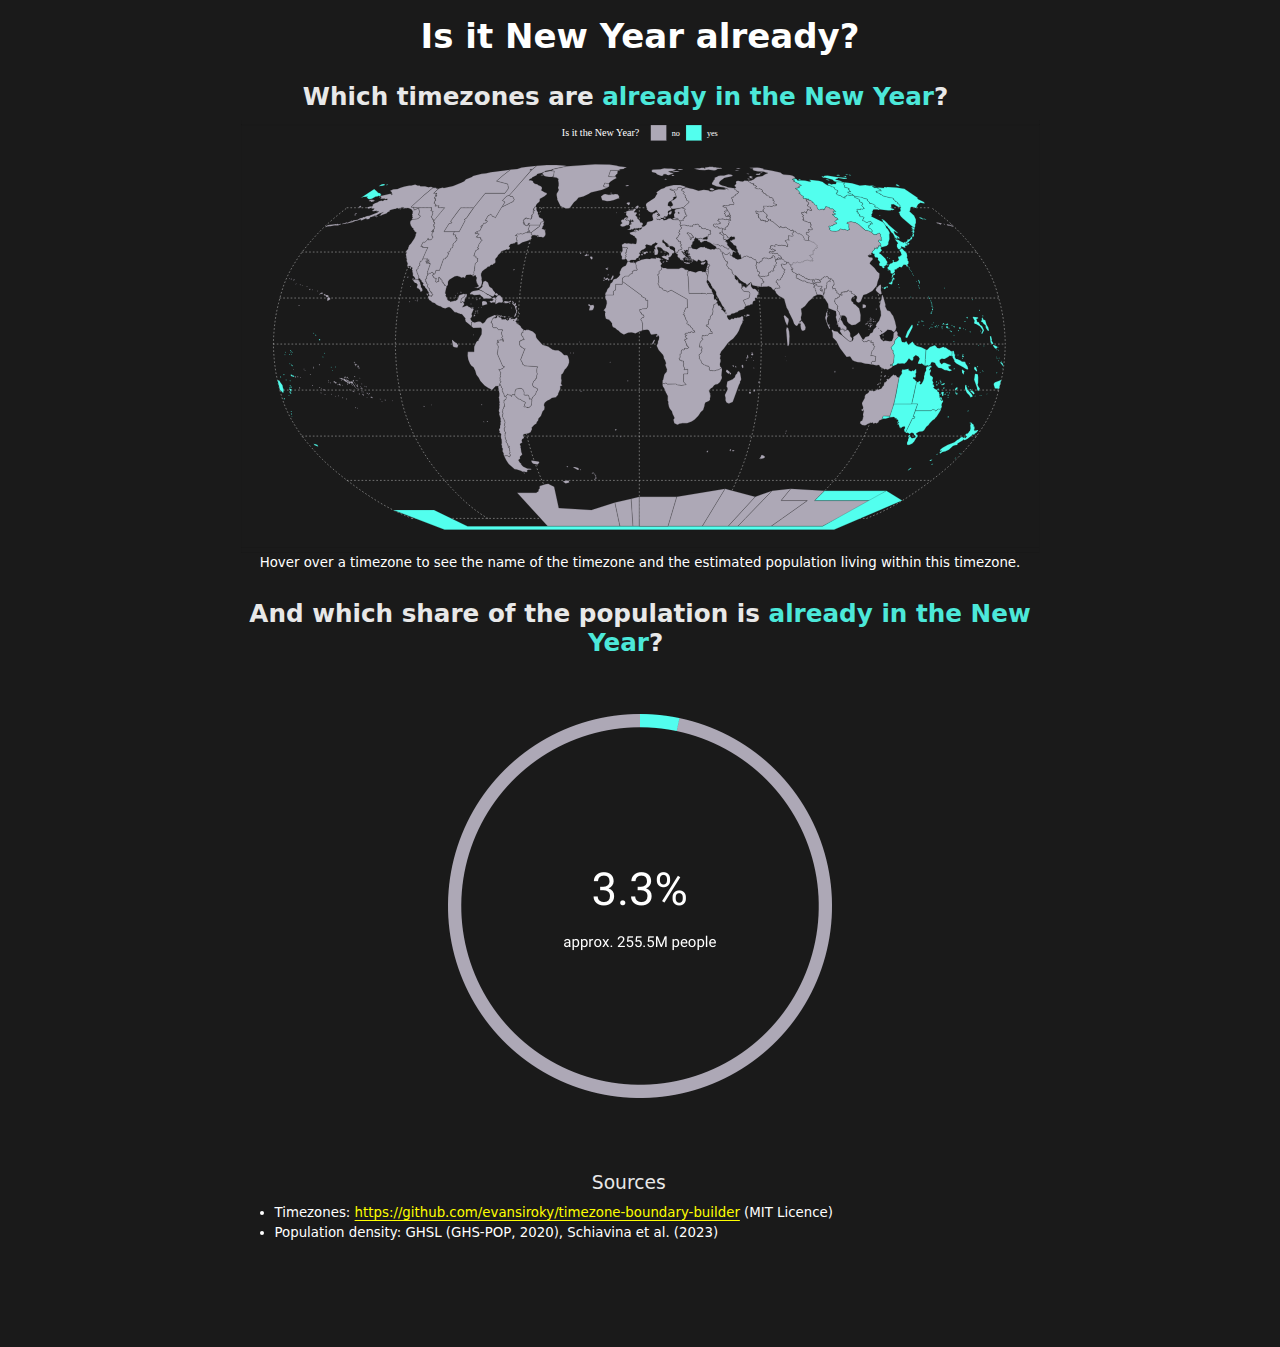
==== commit 74e92328: "center the text; text highlights" ====
--- a/docs/index.html
+++ b/docs/index.html
@@ -77,7 +77,7 @@
 <div class="cell">
 <div class="cell-output-display">
 <div class="girafe html-widget html-fill-item" id="htmlwidget-b1da368901bf500cf695" style="width:100%;height:352px;"></div>
-<script type="application/json" data-for="htmlwidget-b1da368901bf500cf695">{"x":{"html":"<?xml version=\"1.0\" encoding=\"UTF-8\"?>\n<svg xmlns='http://www.w3.org/2000/svg' xmlns:xlink='http://www.w3.org/1999/xlink' class='ggiraph-svg' role='graphics-document' id='svg_d95ffff6_a0bc_41ec_a9b5_5f03c450e0d3' viewBox='0 0 864 468'>\n <defs id='svg_d95ffff6_a0bc_41ec_a9b5_5f03c450e0d3_defs'>\n  <clipPath id='svg_d95ffff6_a0bc_41ec_a9b5_5f03c450e0d3_c1'>\n   <rect x='0' y='0' width='864' height='468'/>\n  <\/clipPath>\n  <clipPath id='svg_d95ffff6_a0bc_41ec_a9b5_5f03c450e0d3_c2'>\n   <rect x='0' y='5.26' width='864' height='457.47'/>\n  <\/clipPath>\n  <clipPath id='svg_d95ffff6_a0bc_41ec_a9b5_5f03c450e0d3_c3'>\n   <rect x='0' y='28.21' width='864' height='434.52'/>\n  <\/clipPath>\n <\/defs>\n <g id='svg_d95ffff6_a0bc_41ec_a9b5_5f03c450e0d3_rootg' class='ggiraph-svg-rootg'>\n  <g clip-path='url(#svg_d95ffff6_a0bc_41ec_a9b5_5f03c450e0d3_c1)'>\n   <rect x='0' y='0' width='864' height='468' fill='#1A1A1A' fill-opacity='1' stroke='#1A1A1A' stroke-opacity='1' stroke-width='0.75' stroke-linejoin='round' stroke-linecap='round' class='ggiraph-svg-bg'/>\n  <\/g>\n  <g clip-path='url(#svg_d95ffff6_a0bc_41ec_a9b5_5f03c450e0d3_c2)'>\n   <rect x='0' y='5.26' width='864' height='457.47' fill='#1A1A1A' fill-opacity='1' stroke='#1A1A1A' stroke-opacity='1' stroke-width='0.75' stroke-linejoin='round' stroke-linecap='round'/>\n  <\/g>\n  <g clip-path='url(#svg_d95ffff6_a0bc_41ec_a9b5_5f03c450e0d3_c3)'>\n   <rect x='0' y='28.21' width='864' height='434.52' fill='none' stroke='none'/>\n   <polyline points='184.89,430.82 179.01,428.36 173.12,425.78 167.35,423.10 161.82,420.35 156.58,417.55 151.56,414.69 146.73,411.79 142.01,408.83 137.39,405.82 132.85,402.77 128.37,399.68 123.96,396.55 119.61,393.38 115.33,390.18 111.14,386.95 107.02,383.69 103.00,380.39 99.08,377.07 95.26,373.73 91.57,370.36 88.04,366.97 84.68,363.56 81.47,360.13 78.38,356.69 75.36,353.23 72.41,349.77 69.55,346.29 66.81,342.80 64.23,339.30 61.80,335.79 59.51,332.28 57.33,328.77 55.26,325.25 53.31,321.73 51.48,318.21 49.80,314.69 48.25,311.17 46.85,307.65 45.59,304.13 44.47,300.61 43.45,297.09 42.48,293.58 41.55,290.06 40.63,286.54 39.76,283.02 38.97,279.50 38.26,275.98 37.64,272.46 37.10,268.94 36.63,265.42 36.23,261.90 35.89,258.38 35.60,254.86 35.35,251.35 35.16,247.83 35.06,244.31 35.05,240.79 35.14,237.27 35.32,233.75 35.56,230.23 35.85,226.71 36.18,223.19 36.57,219.67 37.03,216.15 37.56,212.63 38.17,209.12 38.86,205.60 39.65,202.08 40.51,198.56 41.41,195.04 42.35,191.52 43.30,188.00 44.32,184.48 45.42,180.96 46.66,177.44 48.04,173.92 49.57,170.40 51.23,166.88 53.04,163.36 54.97,159.84 57.03,156.33 59.19,152.81 61.47,149.30 63.88,145.79 66.44,142.29 69.15,138.80 72.00,135.32 74.94,131.85 77.94,128.39 81.02,124.95 84.21,121.52 87.55,118.11 91.06,114.71 94.72,111.34 98.52,108.00 102.43,104.67 106.44,101.38 110.54,98.11 114.73,94.87' fill='none' stroke='#CCCCCC' stroke-opacity='1' stroke-width='0.53' stroke-dasharray='1,3' stroke-linejoin='round' stroke-linecap='round'/>\n   <polyline points='266.83,430.82 262.91,428.36 258.99,425.78 255.14,423.10 251.46,420.35 247.96,417.55 244.62,414.69 241.39,411.79 238.25,408.83 235.17,405.82 232.14,402.77 229.16,399.68 226.21,396.55 223.32,393.38 220.47,390.18 217.67,386.95 214.93,383.69 212.24,380.39 209.63,377.07 207.08,373.73 204.63,370.36 202.27,366.97 200.03,363.56 197.89,360.13 195.83,356.69 193.82,353.23 191.85,349.77 189.94,346.29 188.12,342.80 186.40,339.30 184.78,335.79 183.25,332.28 181.80,328.77 180.42,325.25 179.12,321.73 177.90,318.21 176.77,314.69 175.74,311.17 174.81,307.65 173.97,304.13 173.22,300.61 172.54,297.09 171.90,293.58 171.27,290.06 170.66,286.54 170.09,283.02 169.55,279.50 169.08,275.98 168.67,272.46 168.31,268.94 168.00,265.42 167.73,261.90 167.51,258.38 167.31,254.86 167.14,251.35 167.02,247.83 166.95,244.31 166.94,240.79 167.00,237.27 167.12,233.75 167.28,230.23 167.48,226.71 167.70,223.19 167.96,219.67 168.26,216.15 168.61,212.63 169.02,209.12 169.48,205.60 170.01,202.08 170.58,198.56 171.19,195.04 171.81,191.52 172.45,188.00 173.12,184.48 173.86,180.96 174.68,177.44 175.61,173.92 176.62,170.40 177.73,166.88 178.94,163.36 180.23,159.84 181.59,156.33 183.04,152.81 184.55,149.30 186.16,145.79 187.87,142.29 189.68,138.80 191.57,135.32 193.53,131.85 195.54,128.39 197.59,124.95 199.72,121.52 201.94,118.11 204.28,114.71 206.73,111.34 209.26,108.00 211.87,104.67 214.54,101.38 217.27,98.11 220.06,94.87' fill='none' stroke='#CCCCCC' stroke-opacity='1' stroke-width='0.53' stroke-dasharray='1,3' stroke-linejoin='round' stroke-linecap='round'/>\n   <polyline points='348.78,430.82 346.82,428.36 344.86,425.78 342.93,423.10 341.09,420.35 339.34,417.55 337.67,414.69 336.06,411.79 334.49,408.83 332.95,405.82 331.43,402.77 329.94,399.68 328.47,396.55 327.02,393.38 325.60,390.18 324.20,386.95 322.83,383.69 321.49,380.39 320.18,377.07 318.91,373.73 317.68,370.36 316.50,366.97 315.38,363.56 314.31,360.13 313.28,356.69 312.27,353.23 311.29,349.77 310.34,346.29 309.42,342.80 308.56,339.30 307.75,335.79 306.99,332.28 306.26,328.77 305.57,325.25 304.92,321.73 304.31,318.21 303.75,314.69 303.24,311.17 302.77,307.65 302.35,304.13 301.98,300.61 301.63,297.09 301.31,293.58 301.00,290.06 300.70,286.54 300.41,283.02 300.14,279.50 299.91,275.98 299.70,272.46 299.52,268.94 299.36,265.42 299.23,261.90 299.12,258.38 299.02,254.86 298.94,251.35 298.87,247.83 298.84,244.31 298.83,240.79 298.87,237.27 298.93,233.75 299.01,230.23 299.10,226.71 299.21,223.19 299.34,219.67 299.50,216.15 299.67,212.63 299.87,209.12 300.11,205.60 300.37,202.08 300.65,198.56 300.96,195.04 301.27,191.52 301.59,188.00 301.92,184.48 302.29,180.96 302.71,177.44 303.17,173.92 303.67,170.40 304.23,166.88 304.83,163.36 305.48,159.84 306.16,156.33 306.88,152.81 307.64,149.30 308.44,145.79 309.30,142.29 310.20,138.80 311.15,135.32 312.13,131.85 313.13,128.39 314.16,124.95 315.22,121.52 316.34,118.11 317.51,114.71 318.73,111.34 319.99,108.00 321.30,104.67 322.63,101.38 324.00,98.11 325.40,94.87' fill='none' stroke='#CCCCCC' stroke-opacity='1' stroke-width='0.53' stroke-dasharray='1,3' stroke-linejoin='round' stroke-linecap='round'/>\n   <polyline points='430.73,430.82 430.73,428.36 430.73,425.78 430.73,423.10 430.73,420.35 430.73,417.55 430.73,414.69 430.73,411.79 430.73,408.83 430.73,405.82 430.73,402.77 430.73,399.68 430.73,396.55 430.73,393.38 430.73,390.18 430.73,386.95 430.73,383.69 430.73,380.39 430.73,377.07 430.73,373.73 430.73,370.36 430.73,366.97 430.73,363.56 430.73,360.13 430.73,356.69 430.73,353.23 430.73,349.77 430.73,346.29 430.73,342.80 430.73,339.30 430.73,335.79 430.73,332.28 430.73,328.77 430.73,325.25 430.73,321.73 430.73,318.21 430.73,314.69 430.73,311.17 430.73,307.65 430.73,304.13 430.73,300.61 430.73,297.09 430.73,293.58 430.73,290.06 430.73,286.54 430.73,283.02 430.73,279.50 430.73,275.98 430.73,272.46 430.73,268.94 430.73,265.42 430.73,261.90 430.73,258.38 430.73,254.86 430.73,251.35 430.73,247.83 430.73,244.31 430.73,240.79 430.73,237.27 430.73,233.75 430.73,230.23 430.73,226.71 430.73,223.19 430.73,219.67 430.73,216.15 430.73,212.63 430.73,209.12 430.73,205.60 430.73,202.08 430.73,198.56 430.73,195.04 430.73,191.52 430.73,188.00 430.73,184.48 430.73,180.96 430.73,177.44 430.73,173.92 430.73,170.40 430.73,166.88 430.73,163.36 430.73,159.84 430.73,156.33 430.73,152.81 430.73,149.30 430.73,145.79 430.73,142.29 430.73,138.80 430.73,135.32 430.73,131.85 430.73,128.39 430.73,124.95 430.73,121.52 430.73,118.11 430.73,114.71 430.73,111.34 430.73,108.00 430.73,104.67 430.73,101.38 430.73,98.11 430.73,94.87' fill='none' stroke='#CCCCCC' stroke-opacity='1' stroke-width='0.53' stroke-dasharray='1,3' stroke-linejoin='round' stroke-linecap='round'/>\n   <polyline points='512.68,430.82 514.64,428.36 516.60,425.78 518.52,423.10 520.36,420.35 522.11,417.55 523.78,414.69 525.40,411.79 526.97,408.83 528.51,405.82 530.02,402.77 531.51,399.68 532.99,396.55 534.43,393.38 535.86,390.18 537.26,386.95 538.63,383.69 539.97,380.39 541.28,377.07 542.55,373.73 543.78,370.36 544.96,366.97 546.08,363.56 547.15,360.13 548.18,356.69 549.18,353.23 550.17,349.77 551.12,346.29 552.03,342.80 552.89,339.30 553.70,335.79 554.47,332.28 555.19,328.77 555.88,325.25 556.54,321.73 557.14,318.21 557.71,314.69 558.22,311.17 558.69,307.65 559.11,304.13 559.48,300.61 559.82,297.09 560.14,293.58 560.46,290.06 560.76,286.54 561.05,283.02 561.32,279.50 561.55,275.98 561.76,272.46 561.94,268.94 562.09,265.42 562.23,261.90 562.34,258.38 562.44,254.86 562.52,251.35 562.58,247.83 562.62,244.31 562.62,240.79 562.59,237.27 562.53,233.75 562.45,230.23 562.35,226.71 562.24,223.19 562.11,219.67 561.96,216.15 561.79,212.63 561.58,209.12 561.35,205.60 561.09,202.08 560.80,198.56 560.50,195.04 560.19,191.52 559.87,188.00 559.53,184.48 559.16,180.96 558.75,177.44 558.29,173.92 557.78,170.40 557.23,166.88 556.62,163.36 555.98,159.84 555.30,156.33 554.58,152.81 553.82,149.30 553.01,145.79 552.16,142.29 551.25,138.80 550.31,135.32 549.33,131.85 548.32,128.39 547.30,124.95 546.23,121.52 545.12,118.11 543.95,114.71 542.73,111.34 541.46,108.00 540.16,104.67 538.82,101.38 537.46,98.11 536.06,94.87' fill='none' stroke='#CCCCCC' stroke-opacity='1' stroke-width='0.53' stroke-dasharray='1,3' stroke-linejoin='round' stroke-linecap='round'/>\n   <polyline points='594.62,430.82 598.54,428.36 602.47,425.78 606.32,423.10 610.00,420.35 613.50,417.55 616.84,414.69 620.06,411.79 623.21,408.83 626.29,405.82 629.32,402.77 632.30,399.68 635.24,396.55 638.14,393.38 640.99,390.18 643.79,386.95 646.53,383.69 649.21,380.39 651.83,377.07 654.37,373.73 656.83,370.36 659.19,366.97 661.43,363.56 663.57,360.13 665.63,356.69 667.64,353.23 669.61,349.77 671.51,346.29 673.34,342.80 675.06,339.30 676.68,335.79 678.21,332.28 679.66,328.77 681.04,325.25 682.34,321.73 683.56,318.21 684.68,314.69 685.71,311.17 686.65,307.65 687.49,304.13 688.23,300.61 688.92,297.09 689.56,293.58 690.18,290.06 690.79,286.54 691.37,283.02 691.90,279.50 692.37,275.98 692.79,272.46 693.15,268.94 693.46,265.42 693.72,261.90 693.95,258.38 694.15,254.86 694.31,251.35 694.44,247.83 694.51,244.31 694.52,240.79 694.45,237.27 694.33,233.75 694.17,230.23 693.98,226.71 693.76,223.19 693.50,219.67 693.20,216.15 692.84,212.63 692.44,209.12 691.97,205.60 691.45,202.08 690.88,198.56 690.27,195.04 689.65,191.52 689.01,188.00 688.34,184.48 687.60,180.96 686.77,177.44 685.85,173.92 684.84,170.40 683.72,166.88 682.52,163.36 681.23,159.84 679.86,156.33 678.42,152.81 676.90,149.30 675.30,145.79 673.59,142.29 671.78,138.80 669.88,135.32 667.92,131.85 665.92,128.39 663.86,124.95 661.74,121.52 659.51,118.11 657.17,114.71 654.73,111.34 652.20,108.00 649.59,104.67 646.92,101.38 644.19,98.11 641.39,94.87' fill='none' stroke='#CCCCCC' stroke-opacity='1' stroke-width='0.53' stroke-dasharray='1,3' stroke-linejoin='round' stroke-linecap='round'/>\n   <polyline points='676.57,430.82 682.45,428.36 688.34,425.78 694.11,423.10 699.64,420.35 704.88,417.55 709.89,414.69 714.73,411.79 719.45,408.83 724.07,405.82 728.61,402.77 733.09,399.68 737.50,396.55 741.85,393.38 746.12,390.18 750.32,386.95 754.43,383.69 758.46,380.39 762.38,377.07 766.20,373.73 769.88,370.36 773.41,366.97 776.78,363.56 779.98,360.13 783.08,356.69 786.10,353.23 789.05,349.77 791.91,346.29 794.64,342.80 797.23,339.30 799.66,335.79 801.95,332.28 804.13,328.77 806.20,325.25 808.15,321.73 809.97,318.21 811.66,314.69 813.20,311.17 814.61,307.65 815.86,304.13 816.99,300.61 818.01,297.09 818.97,293.58 819.91,290.06 820.82,286.54 821.69,283.02 822.49,279.50 823.20,275.98 823.82,272.46 824.36,268.94 824.82,265.42 825.22,261.90 825.56,258.38 825.86,254.86 826.10,251.35 826.29,247.83 826.40,244.31 826.41,240.79 826.31,237.27 826.14,233.75 825.89,230.23 825.61,226.71 825.27,223.19 824.88,219.67 824.43,216.15 823.90,212.63 823.29,209.12 822.60,205.60 821.81,202.08 820.95,198.56 820.04,195.04 819.11,191.52 818.15,188.00 817.14,184.48 816.03,180.96 814.79,177.44 813.41,173.92 811.89,170.40 810.22,166.88 808.42,163.36 806.48,159.84 804.43,156.33 802.27,152.81 799.99,149.30 797.58,145.79 795.02,142.29 792.31,138.80 789.46,135.32 786.52,131.85 783.51,128.39 780.43,124.95 777.24,121.52 773.90,118.11 770.40,114.71 766.73,111.34 762.93,108.00 759.02,104.67 755.01,101.38 750.91,98.11 746.73,94.87' fill='none' stroke='#CCCCCC' stroke-opacity='1' stroke-width='0.53' stroke-dasharray='1,3' stroke-linejoin='round' stroke-linecap='round'/>\n   <polyline points='184.89,430.82 189.85,430.82 194.82,430.82 199.79,430.82 204.75,430.82 209.72,430.82 214.68,430.82 219.65,430.82 224.62,430.82 229.58,430.82 234.55,430.82 239.52,430.82 244.48,430.82 249.45,430.82 254.42,430.82 259.38,430.82 264.35,430.82 269.32,430.82 274.28,430.82 279.25,430.82 284.22,430.82 289.18,430.82 294.15,430.82 299.12,430.82 304.08,430.82 309.05,430.82 314.02,430.82 318.98,430.82 323.95,430.82 328.91,430.82 333.88,430.82 338.85,430.82 343.81,430.82 348.78,430.82 353.75,430.82 358.71,430.82 363.68,430.82 368.65,430.82 373.61,430.82 378.58,430.82 383.55,430.82 388.51,430.82 393.48,430.82 398.45,430.82 403.41,430.82 408.38,430.82 413.35,430.82 418.31,430.82 423.28,430.82 428.25,430.82 433.21,430.82 438.18,430.82 443.14,430.82 448.11,430.82 453.08,430.82 458.04,430.82 463.01,430.82 467.98,430.82 472.94,430.82 477.91,430.82 482.88,430.82 487.84,430.82 492.81,430.82 497.78,430.82 502.74,430.82 507.71,430.82 512.68,430.82 517.64,430.82 522.61,430.82 527.58,430.82 532.54,430.82 537.51,430.82 542.48,430.82 547.44,430.82 552.41,430.82 557.37,430.82 562.34,430.82 567.31,430.82 572.27,430.82 577.24,430.82 582.21,430.82 587.17,430.82 592.14,430.82 597.11,430.82 602.07,430.82 607.04,430.82 612.01,430.82 616.97,430.82 621.94,430.82 626.91,430.82 631.87,430.82 636.84,430.82 641.81,430.82 646.77,430.82 651.74,430.82 656.71,430.82 661.67,430.82 666.64,430.82 671.60,430.82 676.57,430.82' fill='none' stroke='#CCCCCC' stroke-opacity='1' stroke-width='0.53' stroke-dasharray='1,3' stroke-linejoin='round' stroke-linecap='round'/>\n   <polyline points='114.73,389.72 121.11,389.72 127.50,389.72 133.88,389.72 140.26,389.72 146.65,389.72 153.03,389.72 159.42,389.72 165.80,389.72 172.18,389.72 178.57,389.72 184.95,389.72 191.34,389.72 197.72,389.72 204.10,389.72 210.49,389.72 216.87,389.72 223.25,389.72 229.64,389.72 236.02,389.72 242.41,389.72 248.79,389.72 255.17,389.72 261.56,389.72 267.94,389.72 274.32,389.72 280.71,389.72 287.09,389.72 293.48,389.72 299.86,389.72 306.24,389.72 312.63,389.72 319.01,389.72 325.40,389.72 331.78,389.72 338.16,389.72 344.55,389.72 350.93,389.72 357.31,389.72 363.70,389.72 370.08,389.72 376.47,389.72 382.85,389.72 389.23,389.72 395.62,389.72 402.00,389.72 408.39,389.72 414.77,389.72 421.15,389.72 427.54,389.72 433.92,389.72 440.30,389.72 446.69,389.72 453.07,389.72 459.46,389.72 465.84,389.72 472.22,389.72 478.61,389.72 484.99,389.72 491.37,389.72 497.76,389.72 504.14,389.72 510.53,389.72 516.91,389.72 523.29,389.72 529.68,389.72 536.06,389.72 542.45,389.72 548.83,389.72 555.21,389.72 561.60,389.72 567.98,389.72 574.36,389.72 580.75,389.72 587.13,389.72 593.52,389.72 599.90,389.72 606.28,389.72 612.67,389.72 619.05,389.72 625.43,389.72 631.82,389.72 638.20,389.72 644.59,389.72 650.97,389.72 657.35,389.72 663.74,389.72 670.12,389.72 676.51,389.72 682.89,389.72 689.27,389.72 695.66,389.72 702.04,389.72 708.42,389.72 714.81,389.72 721.19,389.72 727.58,389.72 733.96,389.72 740.34,389.72 746.73,389.72' fill='none' stroke='#CCCCCC' stroke-opacity='1' stroke-width='0.53' stroke-dasharray='1,3' stroke-linejoin='round' stroke-linecap='round'/>\n   <polyline points='66.06,341.80 73.43,341.80 80.79,341.80 88.16,341.80 95.53,341.80 102.89,341.80 110.26,341.80 117.63,341.80 125.00,341.80 132.36,341.80 139.73,341.80 147.10,341.80 154.46,341.80 161.83,341.80 169.20,341.80 176.57,341.80 183.93,341.80 191.30,341.80 198.67,341.80 206.03,341.80 213.40,341.80 220.77,341.80 228.13,341.80 235.50,341.80 242.87,341.80 250.24,341.80 257.60,341.80 264.97,341.80 272.34,341.80 279.70,341.80 287.07,341.80 294.44,341.80 301.81,341.80 309.17,341.80 316.54,341.80 323.91,341.80 331.27,341.80 338.64,341.80 346.01,341.80 353.37,341.80 360.74,341.80 368.11,341.80 375.48,341.80 382.84,341.80 390.21,341.80 397.58,341.80 404.94,341.80 412.31,341.80 419.68,341.80 427.04,341.80 434.41,341.80 441.78,341.80 449.15,341.80 456.51,341.80 463.88,341.80 471.25,341.80 478.61,341.80 485.98,341.80 493.35,341.80 500.72,341.80 508.08,341.80 515.45,341.80 522.82,341.80 530.18,341.80 537.55,341.80 544.92,341.80 552.28,341.80 559.65,341.80 567.02,341.80 574.39,341.80 581.75,341.80 589.12,341.80 596.49,341.80 603.85,341.80 611.22,341.80 618.59,341.80 625.96,341.80 633.32,341.80 640.69,341.80 648.06,341.80 655.42,341.80 662.79,341.80 670.16,341.80 677.52,341.80 684.89,341.80 692.26,341.80 699.63,341.80 706.99,341.80 714.36,341.80 721.73,341.80 729.09,341.80 736.46,341.80 743.83,341.80 751.20,341.80 758.56,341.80 765.93,341.80 773.30,341.80 780.66,341.80 788.03,341.80 795.40,341.80' fill='none' stroke='#CCCCCC' stroke-opacity='1' stroke-width='0.53' stroke-dasharray='1,3' stroke-linejoin='round' stroke-linecap='round'/>\n   <polyline points='42.08,292.07 49.93,292.07 57.78,292.07 65.64,292.07 73.49,292.07 81.34,292.07 89.19,292.07 97.04,292.07 104.89,292.07 112.74,292.07 120.60,292.07 128.45,292.07 136.30,292.07 144.15,292.07 152.00,292.07 159.85,292.07 167.70,292.07 175.56,292.07 183.41,292.07 191.26,292.07 199.11,292.07 206.96,292.07 214.81,292.07 222.66,292.07 230.52,292.07 238.37,292.07 246.22,292.07 254.07,292.07 261.92,292.07 269.77,292.07 277.62,292.07 285.48,292.07 293.33,292.07 301.18,292.07 309.03,292.07 316.88,292.07 324.73,292.07 332.59,292.07 340.44,292.07 348.29,292.07 356.14,292.07 363.99,292.07 371.84,292.07 379.69,292.07 387.55,292.07 395.40,292.07 403.25,292.07 411.10,292.07 418.95,292.07 426.80,292.07 434.65,292.07 442.51,292.07 450.36,292.07 458.21,292.07 466.06,292.07 473.91,292.07 481.76,292.07 489.61,292.07 497.47,292.07 505.32,292.07 513.17,292.07 521.02,292.07 528.87,292.07 536.72,292.07 544.57,292.07 552.43,292.07 560.28,292.07 568.13,292.07 575.98,292.07 583.83,292.07 591.68,292.07 599.54,292.07 607.39,292.07 615.24,292.07 623.09,292.07 630.94,292.07 638.79,292.07 646.64,292.07 654.50,292.07 662.35,292.07 670.20,292.07 678.05,292.07 685.90,292.07 693.75,292.07 701.60,292.07 709.46,292.07 717.31,292.07 725.16,292.07 733.01,292.07 740.86,292.07 748.71,292.07 756.56,292.07 764.42,292.07 772.27,292.07 780.12,292.07 787.97,292.07 795.82,292.07 803.67,292.07 811.52,292.07 819.38,292.07' fill='none' stroke='#CCCCCC' stroke-opacity='1' stroke-width='0.53' stroke-dasharray='1,3' stroke-linejoin='round' stroke-linecap='round'/>\n   <polyline points='35.04,242.30 43.03,242.30 51.02,242.30 59.02,242.30 67.01,242.30 75.01,242.30 83.00,242.30 90.99,242.30 98.99,242.30 106.98,242.30 114.97,242.30 122.97,242.30 130.96,242.30 138.96,242.30 146.95,242.30 154.94,242.30 162.94,242.30 170.93,242.30 178.93,242.30 186.92,242.30 194.91,242.30 202.91,242.30 210.90,242.30 218.89,242.30 226.89,242.30 234.88,242.30 242.88,242.30 250.87,242.30 258.86,242.30 266.86,242.30 274.85,242.30 282.84,242.30 290.84,242.30 298.83,242.30 306.83,242.30 314.82,242.30 322.81,242.30 330.81,242.30 338.80,242.30 346.79,242.30 354.79,242.30 362.78,242.30 370.78,242.30 378.77,242.30 386.76,242.30 394.76,242.30 402.75,242.30 410.74,242.30 418.74,242.30 426.73,242.30 434.73,242.30 442.72,242.30 450.71,242.30 458.71,242.30 466.70,242.30 474.69,242.30 482.69,242.30 490.68,242.30 498.68,242.30 506.67,242.30 514.66,242.30 522.66,242.30 530.65,242.30 538.64,242.30 546.64,242.30 554.63,242.30 562.63,242.30 570.62,242.30 578.61,242.30 586.61,242.30 594.60,242.30 602.59,242.30 610.59,242.30 618.58,242.30 626.58,242.30 634.57,242.30 642.56,242.30 650.56,242.30 658.55,242.30 666.54,242.30 674.54,242.30 682.53,242.30 690.53,242.30 698.52,242.30 706.51,242.30 714.51,242.30 722.50,242.30 730.49,242.30 738.49,242.30 746.48,242.30 754.48,242.30 762.47,242.30 770.46,242.30 778.46,242.30 786.45,242.30 794.44,242.30 802.44,242.30 810.43,242.30 818.43,242.30 826.42,242.30' fill='none' stroke='#CCCCCC' stroke-opacity='1' stroke-width='0.53' stroke-dasharray='1,3' stroke-linejoin='round' stroke-linecap='round'/>\n   <polyline points='42.08,192.52 49.93,192.52 57.78,192.52 65.64,192.52 73.49,192.52 81.34,192.52 89.19,192.52 97.04,192.52 104.89,192.52 112.74,192.52 120.60,192.52 128.45,192.52 136.30,192.52 144.15,192.52 152.00,192.52 159.85,192.52 167.70,192.52 175.56,192.52 183.41,192.52 191.26,192.52 199.11,192.52 206.96,192.52 214.81,192.52 222.66,192.52 230.52,192.52 238.37,192.52 246.22,192.52 254.07,192.52 261.92,192.52 269.77,192.52 277.62,192.52 285.48,192.52 293.33,192.52 301.18,192.52 309.03,192.52 316.88,192.52 324.73,192.52 332.59,192.52 340.44,192.52 348.29,192.52 356.14,192.52 363.99,192.52 371.84,192.52 379.69,192.52 387.55,192.52 395.40,192.52 403.25,192.52 411.10,192.52 418.95,192.52 426.80,192.52 434.65,192.52 442.51,192.52 450.36,192.52 458.21,192.52 466.06,192.52 473.91,192.52 481.76,192.52 489.61,192.52 497.47,192.52 505.32,192.52 513.17,192.52 521.02,192.52 528.87,192.52 536.72,192.52 544.57,192.52 552.43,192.52 560.28,192.52 568.13,192.52 575.98,192.52 583.83,192.52 591.68,192.52 599.54,192.52 607.39,192.52 615.24,192.52 623.09,192.52 630.94,192.52 638.79,192.52 646.64,192.52 654.50,192.52 662.35,192.52 670.20,192.52 678.05,192.52 685.90,192.52 693.75,192.52 701.60,192.52 709.46,192.52 717.31,192.52 725.16,192.52 733.01,192.52 740.86,192.52 748.71,192.52 756.56,192.52 764.42,192.52 772.27,192.52 780.12,192.52 787.97,192.52 795.82,192.52 803.67,192.52 811.52,192.52 819.38,192.52' fill='none' stroke='#CCCCCC' stroke-opacity='1' stroke-width='0.53' stroke-dasharray='1,3' stroke-linejoin='round' stroke-linecap='round'/>\n   <polyline points='66.06,142.79 73.43,142.79 80.79,142.79 88.16,142.79 95.53,142.79 102.89,142.79 110.26,142.79 117.63,142.79 125.00,142.79 132.36,142.79 139.73,142.79 147.10,142.79 154.46,142.79 161.83,142.79 169.20,142.79 176.57,142.79 183.93,142.79 191.30,142.79 198.67,142.79 206.03,142.79 213.40,142.79 220.77,142.79 228.13,142.79 235.50,142.79 242.87,142.79 250.24,142.79 257.60,142.79 264.97,142.79 272.34,142.79 279.70,142.79 287.07,142.79 294.44,142.79 301.81,142.79 309.17,142.79 316.54,142.79 323.91,142.79 331.27,142.79 338.64,142.79 346.01,142.79 353.37,142.79 360.74,142.79 368.11,142.79 375.48,142.79 382.84,142.79 390.21,142.79 397.58,142.79 404.94,142.79 412.31,142.79 419.68,142.79 427.04,142.79 434.41,142.79 441.78,142.79 449.15,142.79 456.51,142.79 463.88,142.79 471.25,142.79 478.61,142.79 485.98,142.79 493.35,142.79 500.72,142.79 508.08,142.79 515.45,142.79 522.82,142.79 530.18,142.79 537.55,142.79 544.92,142.79 552.28,142.79 559.65,142.79 567.02,142.79 574.39,142.79 581.75,142.79 589.12,142.79 596.49,142.79 603.85,142.79 611.22,142.79 618.59,142.79 625.96,142.79 633.32,142.79 640.69,142.79 648.06,142.79 655.42,142.79 662.79,142.79 670.16,142.79 677.52,142.79 684.89,142.79 692.26,142.79 699.63,142.79 706.99,142.79 714.36,142.79 721.73,142.79 729.09,142.79 736.46,142.79 743.83,142.79 751.20,142.79 758.56,142.79 765.93,142.79 773.30,142.79 780.66,142.79 788.03,142.79 795.40,142.79' fill='none' stroke='#CCCCCC' stroke-opacity='1' stroke-width='0.53' stroke-dasharray='1,3' stroke-linejoin='round' stroke-linecap='round'/>\n   <polyline points='114.73,94.87 121.11,94.87 127.50,94.87 133.88,94.87 140.26,94.87 146.65,94.87 153.03,94.87 159.42,94.87 165.80,94.87 172.18,94.87 178.57,94.87 184.95,94.87 191.34,94.87 197.72,94.87 204.10,94.87 210.49,94.87 216.87,94.87 223.25,94.87 229.64,94.87 236.02,94.87 242.41,94.87 248.79,94.87 255.17,94.87 261.56,94.87 267.94,94.87 274.32,94.87 280.71,94.87 287.09,94.87 293.48,94.87 299.86,94.87 306.24,94.87 312.63,94.87 319.01,94.87 325.40,94.87 331.78,94.87 338.16,94.87 344.55,94.87 350.93,94.87 357.31,94.87 363.70,94.87 370.08,94.87 376.47,94.87 382.85,94.87 389.23,94.87 395.62,94.87 402.00,94.87 408.39,94.87 414.77,94.87 421.15,94.87 427.54,94.87 433.92,94.87 440.30,94.87 446.69,94.87 453.07,94.87 459.46,94.87 465.84,94.87 472.22,94.87 478.61,94.87 484.99,94.87 491.37,94.87 497.76,94.87 504.14,94.87 510.53,94.87 516.91,94.87 523.29,94.87 529.68,94.87 536.06,94.87 542.45,94.87 548.83,94.87 555.21,94.87 561.60,94.87 567.98,94.87 574.36,94.87 580.75,94.87 587.13,94.87 593.52,94.87 599.90,94.87 606.28,94.87 612.67,94.87 619.05,94.87 625.43,94.87 631.82,94.87 638.20,94.87 644.59,94.87 650.97,94.87 657.35,94.87 663.74,94.87 670.12,94.87 676.51,94.87 682.89,94.87 689.27,94.87 695.66,94.87 702.04,94.87 708.42,94.87 714.81,94.87 721.19,94.87 727.58,94.87 733.96,94.87 740.34,94.87 746.73,94.87' fill='none' stroke='#CCCCCC' stroke-opacity='1' stroke-width='0.53' stroke-dasharray='1,3' stroke-linejoin='round' stroke-linecap='round'/>\n   <path id='svg_d95ffff6_a0bc_41ec_a9b5_5f03c450e0d3_e1' d='M 409.676640 439.374186 L 423.917576 439.374186 L 421.938066 409.489113 L 404.194888 413.640419 L 409.676640 439.374186 Z ' fill='#ADA8B6' fill-opacity='1' fill-rule='evenodd' stroke='#1A1A1A' stroke-opacity='1' stroke-width='0.21' stroke-linejoin='round' stroke-linecap='butt' title='&amp;lt;b&amp;gt;Timezone:&amp;lt;/b&amp;gt; Etc/UTC &amp;lt;br&amp;gt; &amp;lt;b&amp;gt;Population:&amp;lt;/b&amp;gt; 0'/>\n   <path id='svg_d95ffff6_a0bc_41ec_a9b5_5f03c450e0d3_e2' d='M 423.816971 230.112022 L 422.024626 229.737299 L 418.531951 230.146058 L 414.485496 231.906781 L 413.637769 231.910504 L 410.077990 229.895595 L 407.962524 227.623260 L 406.788507 227.037308 L 404.868894 225.164590 L 401.850601 223.780954 L 401.774670 222.646173 L 401.258643 222.252982 L 401.121242 219.679816 L 400.877684 219.204502 L 400.074319 219.047723 L 400.097891 218.037369 L 398.803831 217.260944 L 398.109238 215.984316 L 397.598558 215.844327 L 396.956339 216.344091 L 396.696273 215.751220 L 395.148717 215.305060 L 394.327778 214.514971 L 393.624423 211.290420 L 393.611277 208.918734 L 393.953963 208.468058 L 393.733733 207.438613 L 393.012466 206.269141 L 392.462632 206.277329 L 392.097623 205.730616 L 394.277339 203.039726 L 395.497545 198.176480 L 395.272704 195.335148 L 394.548656 194.277591 L 393.551156 190.866756 L 393.966005 190.619525 L 394.218094 189.204492 L 402.724814 189.198161 L 402.576771 185.325073 L 403.744176 184.333800 L 404.978230 183.928032 L 405.119172 177.593599 L 412.233140 177.592907 L 412.291963 174.321547 L 433.242405 189.746534 L 433.241028 190.692745 L 434.178662 191.041316 L 434.608224 191.783430 L 435.507398 191.731543 L 435.857116 192.454092 L 436.523655 192.272955 L 437.757682 192.935904 L 437.463177 194.625925 L 437.856259 195.008306 L 439.954329 194.654624 L 439.850191 201.495818 L 439.162914 203.209971 L 438.331921 204.077187 L 433.581577 204.275359 L 432.831116 205.014653 L 431.233861 204.967930 L 431.159237 205.352343 L 431.105933 206.197949 L 432.041268 208.192934 L 433.530182 209.044274 L 432.891623 209.012196 L 432.889764 209.685670 L 434.803199 210.926377 L 435.325007 210.623219 L 435.673250 211.375514 L 435.238282 211.568750 L 435.990435 212.675673 L 435.121747 213.865573 L 433.892142 213.724604 L 433.237754 214.223606 L 432.479147 215.664121 L 432.427394 216.472901 L 433.693443 217.422003 L 433.656229 218.548767 L 434.249087 219.664469 L 434.182942 225.651191 L 434.695531 226.650789 L 434.303374 226.763192 L 434.399143 227.265252 L 433.402566 227.616927 L 432.968573 228.333810 L 431.463462 228.407722 L 426.507778 230.936609 L 423.816971 230.112022 Z ' fill='#ADA8B6' fill-opacity='1' fill-rule='evenodd' stroke='#1A1A1A' stroke-opacity='1' stroke-width='0.21' stroke-linejoin='round' stroke-linecap='butt' title='&amp;lt;b&amp;gt;Timezone:&amp;lt;/b&amp;gt; Africa/Abidjan &amp;lt;br&amp;gt; &amp;lt;b&amp;gt;Population:&amp;lt;/b&amp;gt; 152,046,849'/>\n   <path id='svg_d95ffff6_a0bc_41ec_a9b5_5f03c450e0d3_e3' d='M 400.324040 78.595441 L 400.975582 78.777421 L 401.028557 79.165473 L 400.185171 79.463975 L 399.442168 79.204104 L 399.577697 78.788131 L 400.324040 78.595441 Z ' fill='#ADA8B6' fill-opacity='1' fill-rule='evenodd' stroke='#1A1A1A' stroke-opacity='1' stroke-width='0.21' stroke-linejoin='round' stroke-linecap='butt' title='&amp;lt;b&amp;gt;Timezone:&amp;lt;/b&amp;gt; Africa/Abidjan &amp;lt;br&amp;gt; &amp;lt;b&amp;gt;Population:&amp;lt;/b&amp;gt; 152,046,849'/>\n   <path id='svg_d95ffff6_a0bc_41ec_a9b5_5f03c450e0d3_e4' d='M 392.532352 87.180362 L 390.580414 86.808719 L 389.171419 82.662002 L 392.338809 80.230756 L 394.019885 80.078312 L 397.603734 80.781489 L 400.583822 80.694960 L 400.335795 80.202055 L 400.952903 79.874838 L 401.813219 80.013573 L 401.867877 80.581894 L 404.677579 79.940158 L 407.460043 80.415336 L 408.918700 82.484239 L 409.007160 83.572946 L 408.601089 84.165666 L 409.195818 84.410948 L 409.105117 84.834571 L 407.818014 84.856029 L 402.863708 86.764783 L 399.118159 87.678685 L 395.759411 87.911498 L 392.532352 87.180362 Z ' fill='#ADA8B6' fill-opacity='1' fill-rule='evenodd' stroke='#1A1A1A' stroke-opacity='1' stroke-width='0.21' stroke-linejoin='round' stroke-linecap='butt' title='&amp;lt;b&amp;gt;Timezone:&amp;lt;/b&amp;gt; Africa/Abidjan &amp;lt;br&amp;gt; &amp;lt;b&amp;gt;Population:&amp;lt;/b&amp;gt; 152,046,849'/>\n   <path id='svg_d95ffff6_a0bc_41ec_a9b5_5f03c450e0d3_e5' d='M 407.641156 54.562932 L 409.554589 54.584115 L 410.271375 54.921113 L 409.357626 55.241001 L 407.781230 55.135012 L 407.146564 55.946393 L 407.318342 57.718320 L 404.862046 60.117745 L 405.159483 61.382070 L 402.226293 61.523239 L 397.303698 61.116173 L 399.584024 54.360596 L 407.641156 54.562932 Z ' fill='#ADA8B6' fill-opacity='1' fill-rule='evenodd' stroke='#1A1A1A' stroke-opacity='1' stroke-width='0.21' stroke-linejoin='round' stroke-linecap='butt' title='&amp;lt;b&amp;gt;Timezone:&amp;lt;/b&amp;gt; Africa/Abidjan &amp;lt;br&amp;gt; &amp;lt;b&amp;gt;Population:&amp;lt;/b&amp;gt; 152,046,849'/>\n   <path id='svg_d95ffff6_a0bc_41ec_a9b5_5f03c450e0d3_e6' d='M 447.211716 237.589501 L 447.579301 238.006983 L 447.454833 238.766806 L 445.639227 242.505974 L 444.915067 242.801291 L 444.604138 241.290851 L 446.599797 237.697121 L 447.211716 237.589501 Z ' fill='#ADA8B6' fill-opacity='1' fill-rule='evenodd' stroke='#1A1A1A' stroke-opacity='1' stroke-width='0.21' stroke-linejoin='round' stroke-linecap='butt' title='&amp;lt;b&amp;gt;Timezone:&amp;lt;/b&amp;gt; Africa/Abidjan &amp;lt;br&amp;gt; &amp;lt;b&amp;gt;Population:&amp;lt;/b&amp;gt; 152,046,849'/>\n   <path id='svg_d95ffff6_a0bc_41ec_a9b5_5f03c450e0d3_e7' d='M 398.913674 262.584967 L 398.722400 261.823469 L 399.377969 261.465118 L 399.797177 262.306249 L 398.913674 262.584967 Z ' fill='#ADA8B6' fill-opacity='1' fill-rule='evenodd' stroke='#1A1A1A' stroke-opacity='1' stroke-width='0.21' stroke-linejoin='round' stroke-linecap='butt' title='&amp;lt;b&amp;gt;Timezone:&amp;lt;/b&amp;gt; Africa/Abidjan &amp;lt;br&amp;gt; &amp;lt;b&amp;gt;Population:&amp;lt;/b&amp;gt; 152,046,849'/>\n   <path id='svg_d95ffff6_a0bc_41ec_a9b5_5f03c450e0d3_e8' d='M 418.221902 282.684985 L 417.698887 282.035479 L 418.386721 281.378507 L 418.938014 282.135020 L 418.221902 282.684985 Z ' fill='#ADA8B6' fill-opacity='1' fill-rule='evenodd' stroke='#1A1A1A' stroke-opacity='1' stroke-width='0.21' stroke-linejoin='round' stroke-linecap='butt' title='&amp;lt;b&amp;gt;Timezone:&amp;lt;/b&amp;gt; Africa/Abidjan &amp;lt;br&amp;gt; &amp;lt;b&amp;gt;Population:&amp;lt;/b&amp;gt; 152,046,849'/>\n   <path id='svg_d95ffff6_a0bc_41ec_a9b5_5f03c450e0d3_e9' d='M 410.532795 343.184178 L 409.933263 342.526981 L 410.569544 341.975793 L 411.289779 342.685131 L 410.532795 343.184178 Z ' fill='#ADA8B6' fill-opacity='1' fill-rule='evenodd' stroke='#1A1A1A' stroke-opacity='1' stroke-width='0.21' stroke-linejoin='round' stroke-linecap='butt' title='&amp;lt;b&amp;gt;Timezone:&amp;lt;/b&amp;gt; Africa/Abidjan &amp;lt;br&amp;gt; &amp;lt;b&amp;gt;Population:&amp;lt;/b&amp;gt; 152,046,849'/>\n   <path id='svg_d95ffff6_a0bc_41ec_a9b5_5f03c450e0d3_e10' d='M 405.923916 335.118835 L 405.154660 335.935133 L 404.138203 335.056794 L 405.492244 334.021713 L 406.105662 334.446224 L 405.923916 335.118835 Z ' fill='#ADA8B6' fill-opacity='1' fill-rule='evenodd' stroke='#1A1A1A' stroke-opacity='1' stroke-width='0.21' stroke-linejoin='round' stroke-linecap='butt' title='&amp;lt;b&amp;gt;Timezone:&amp;lt;/b&amp;gt; Africa/Abidjan &amp;lt;br&amp;gt; &amp;lt;b&amp;gt;Population:&amp;lt;/b&amp;gt; 152,046,849'/>\n   <path id='svg_d95ffff6_a0bc_41ec_a9b5_5f03c450e0d3_e11' d='M 514.510026 134.893686 L 514.183808 135.410189 L 514.516428 136.288084 L 514.033166 136.781884 L 513.310892 136.855021 L 513.083214 136.377764 L 510.653826 135.296990 L 507.220236 132.649937 L 504.446607 131.586414 L 503.584423 130.781003 L 500.990943 130.860718 L 500.198081 131.477189 L 499.330995 131.507885 L 498.488133 132.371902 L 497.513277 132.485414 L 496.151339 131.700967 L 496.346712 130.637017 L 494.097988 129.751447 L 494.200494 129.007468 L 496.404115 128.018631 L 496.523992 127.487952 L 499.289402 128.642212 L 499.811291 128.556356 L 500.608411 129.294509 L 500.893715 128.934154 L 502.030476 128.849960 L 504.054653 129.171811 L 504.035534 128.633610 L 504.819289 127.546477 L 503.717028 126.303031 L 505.349069 125.658185 L 504.959068 124.815996 L 505.072992 124.112549 L 505.858396 123.946403 L 505.970530 123.483212 L 507.747487 123.496861 L 507.991790 122.567472 L 507.117581 121.705991 L 507.266949 121.141908 L 507.790992 121.075869 L 506.924322 120.759298 L 507.865271 120.154840 L 507.390412 119.665226 L 507.507505 119.272441 L 506.908449 119.414320 L 503.780289 118.136910 L 503.341792 118.589576 L 502.024946 117.249975 L 500.541455 117.826097 L 499.322992 117.264928 L 498.530835 117.503147 L 497.971701 116.955331 L 497.780478 115.843699 L 497.202567 115.412404 L 495.443177 115.312609 L 495.466358 114.704040 L 494.966828 114.352923 L 495.585033 114.218985 L 495.520773 113.972042 L 494.146197 112.687786 L 492.947124 112.651023 L 492.473420 112.970910 L 491.444343 112.750946 L 491.517191 113.206451 L 491.058826 113.475719 L 488.878998 113.341962 L 488.251125 114.341288 L 488.464535 115.318382 L 487.680921 114.720530 L 486.125058 115.043136 L 485.614269 114.364015 L 485.027264 114.954865 L 483.988866 114.317416 L 483.229158 114.441762 L 483.127204 114.812516 L 483.016652 114.500323 L 482.098909 114.507034 L 481.961109 114.097285 L 479.211866 113.675596 L 476.621848 113.837883 L 475.988946 114.558948 L 475.556282 114.349969 L 475.189558 114.667354 L 475.176242 113.381463 L 474.213064 112.880696 L 475.490195 111.857457 L 475.418302 111.273156 L 474.264724 108.909265 L 475.992362 109.039706 L 477.798337 108.074389 L 477.925738 108.437321 L 478.391167 108.440669 L 477.850402 107.998838 L 478.105536 106.791560 L 479.868849 105.778247 L 479.119053 105.631765 L 479.346196 104.796544 L 480.174302 104.451787 L 481.082568 104.602809 L 482.006844 103.471042 L 481.264293 102.153679 L 480.707423 102.159173 L 480.878151 101.084032 L 479.764961 100.428668 L 480.526354 99.710317 L 479.791424 98.939698 L 479.301460 97.644037 L 480.537455 96.276320 L 477.956454 95.639223 L 477.172250 95.009634 L 478.828043 94.360739 L 479.380733 93.494448 L 483.865241 89.643682 L 484.627153 88.311667 L 481.432543 86.426938 L 482.233730 85.665471 L 481.218962 85.003498 L 481.093238 84.186013 L 480.217720 83.849798 L 480.175059 83.557992 L 480.602120 83.460535 L 480.029327 83.122146 L 480.307780 82.466588 L 480.031755 82.299682 L 480.629894 82.049236 L 478.224271 79.512289 L 479.429835 77.910664 L 478.097201 77.057318 L 476.933867 76.798946 L 476.413385 76.072241 L 476.828699 75.377324 L 476.188316 75.280200 L 478.495500 74.212434 L 478.445775 73.725171 L 479.855491 73.927696 L 479.528810 73.440354 L 479.875603 73.056924 L 481.100042 72.696714 L 485.139931 73.887430 L 489.027076 74.544728 L 494.730523 76.421305 L 500.346561 75.381372 L 505.182578 75.972043 L 506.101130 76.311136 L 506.857581 77.145568 L 509.926044 77.106059 L 512.185581 75.865214 L 516.608864 74.761552 L 522.252019 75.251157 L 524.106846 74.812739 L 522.825053 74.208861 L 522.820569 73.854307 L 523.327329 73.684145 L 525.692155 74.309287 L 527.103534 75.314730 L 525.563695 74.118585 L 522.110996 72.866852 L 514.395310 71.933508 L 509.391762 69.656205 L 509.161358 68.566159 L 509.887586 66.988395 L 511.218053 65.789371 L 510.512013 65.162267 L 511.576432 64.727851 L 512.246791 63.974218 L 512.075581 62.484448 L 515.247232 61.175351 L 515.675153 60.666964 L 518.695027 60.122792 L 522.289923 60.062410 L 527.073950 58.711787 L 529.813678 58.930058 L 531.612674 59.706564 L 531.676794 60.148821 L 531.092748 60.775580 L 522.518930 62.790096 L 520.582723 64.417789 L 519.656473 64.753833 L 517.813986 66.638094 L 517.024902 68.141705 L 517.253322 68.980546 L 517.973368 69.647862 L 520.462980 70.935923 L 523.992449 71.747285 L 526.427951 72.759103 L 533.881218 73.921602 L 534.454891 74.607543 L 533.844274 75.040958 L 534.064594 75.380831 L 535.504539 75.540226 L 536.212018 76.020479 L 535.969182 76.717825 L 536.433837 77.316848 L 537.617413 77.345726 L 538.146589 77.781943 L 537.500760 77.976619 L 538.176155 78.341535 L 537.097240 79.030273 L 537.311386 79.550541 L 534.995558 80.501020 L 535.043485 81.035420 L 534.733018 80.973678 L 534.485635 81.509036 L 534.689403 81.797193 L 533.286430 82.191169 L 532.496954 83.662034 L 532.050642 83.869024 L 531.201334 83.518701 L 530.509438 84.121779 L 530.863527 84.418940 L 530.560929 84.797134 L 531.612895 85.697559 L 531.333077 86.092049 L 531.631114 88.046779 L 532.857386 89.115887 L 533.261915 91.101779 L 532.559605 91.478795 L 528.737872 91.414697 L 528.339801 91.597686 L 528.398866 92.164784 L 526.705842 92.262269 L 526.453676 92.915618 L 524.425482 92.637772 L 524.454191 92.979723 L 524.179232 92.944580 L 522.581877 92.394643 L 522.605575 92.739392 L 521.918984 92.651880 L 521.925352 92.982922 L 521.064052 92.866626 L 521.116912 93.550074 L 522.254050 93.873745 L 522.376389 94.351179 L 524.775365 94.613744 L 525.108518 95.461234 L 524.751927 96.390851 L 526.097953 96.889516 L 526.493671 97.673626 L 526.225612 97.864763 L 526.527176 98.408190 L 525.544870 98.531785 L 525.215776 98.199149 L 524.859212 98.227280 L 524.891780 98.551323 L 523.629410 98.329851 L 523.036038 98.622846 L 523.023444 99.108378 L 523.836573 100.001425 L 523.434264 100.704886 L 522.687257 100.751209 L 523.103001 101.669644 L 523.842218 102.112566 L 523.729431 102.548867 L 523.330034 102.507558 L 523.374097 102.910090 L 524.607139 103.787491 L 524.136784 103.998442 L 524.442737 104.284123 L 525.065521 104.369962 L 525.734664 104.328249 L 525.733822 103.875123 L 526.758384 104.129126 L 526.561804 103.800281 L 526.845836 103.731244 L 526.183313 103.537417 L 526.771118 103.104500 L 526.647556 102.838912 L 527.018453 102.880097 L 526.854004 103.438139 L 527.201549 103.801402 L 527.746542 103.959569 L 527.421591 103.531465 L 528.040898 103.551150 L 527.736733 104.403638 L 528.549438 104.270368 L 529.718682 104.761917 L 529.364386 105.616308 L 528.167923 106.059813 L 529.282228 106.668554 L 529.197660 107.821005 L 529.700576 108.673283 L 528.882513 108.651435 L 528.640801 107.973076 L 528.418263 108.163569 L 527.391891 107.686767 L 526.881542 108.030723 L 525.310106 107.208480 L 524.709057 107.509337 L 524.763879 107.996901 L 523.948548 108.030919 L 523.583546 107.641652 L 522.031253 107.479579 L 521.282496 106.704163 L 520.607026 106.928669 L 520.734435 107.330828 L 518.510576 107.072128 L 518.093245 107.634305 L 517.842088 107.227137 L 516.146908 107.009618 L 516.939599 108.037669 L 515.697974 108.441255 L 515.496970 108.837815 L 516.034458 108.863465 L 517.032968 109.956265 L 517.991417 110.314663 L 518.493424 111.835938 L 518.202340 112.098940 L 517.372750 111.933746 L 516.881724 112.609044 L 516.205869 112.345724 L 515.277665 112.825462 L 514.114757 112.286518 L 513.871359 112.861323 L 511.674461 112.461318 L 511.203838 112.696761 L 510.840791 114.241085 L 511.816518 115.389403 L 512.861256 115.950774 L 513.830105 115.560177 L 514.368709 115.724274 L 514.377600 115.471573 L 515.607557 115.537439 L 516.598819 116.153922 L 516.594359 116.942859 L 517.559083 116.959252 L 517.719719 116.532442 L 518.692304 117.080952 L 519.411170 116.639677 L 519.921735 117.172289 L 520.981079 117.440943 L 521.000368 118.147933 L 520.298773 118.677749 L 520.392599 119.940796 L 521.015312 120.361545 L 520.490831 121.564883 L 519.211901 121.095991 L 518.568746 121.722264 L 517.844101 121.837590 L 518.273308 121.990166 L 517.609355 122.062474 L 517.519629 122.525780 L 519.210761 123.179073 L 519.276803 123.594043 L 520.532204 124.588379 L 521.271062 124.135554 L 521.634052 124.277070 L 521.064383 124.630506 L 522.138517 125.674078 L 522.444760 126.961646 L 521.413475 127.265976 L 521.717155 128.132306 L 521.432992 128.256833 L 522.643771 129.109167 L 523.984390 128.883148 L 524.182115 129.501717 L 524.804044 129.850035 L 524.419816 129.986493 L 523.822939 131.364312 L 524.928892 131.357041 L 525.313564 131.929277 L 525.071877 132.425378 L 526.055147 132.779485 L 525.888443 135.058254 L 528.588980 137.952928 L 527.344331 139.108976 L 527.124161 139.784332 L 526.476540 139.834791 L 524.532269 138.196327 L 524.210086 138.344021 L 522.044839 137.335061 L 522.236454 136.655047 L 519.653359 135.971182 L 518.546535 136.502694 L 516.074934 134.957903 L 514.510026 134.893686 Z M 522.447281 129.324182 L 522.805569 129.211134 L 521.979431 129.384627 L 522.447281 129.324182 Z ' fill='#ADA8B6' fill-opacity='1' fill-rule='evenodd' stroke='#1A1A1A' stroke-opacity='1' stroke-width='0.21' stroke-linejoin='round' stroke-linecap='butt' title='&amp;lt;b&amp;gt;Timezone:&amp;lt;/b&amp;gt; Europe/Moscow &amp;lt;br&amp;gt; &amp;lt;b&amp;gt;Population:&amp;lt;/b&amp;gt; 650,348,982'/>\n   <path id='svg_d95ffff6_a0bc_41ec_a9b5_5f03c450e0d3_e12' d='M 509.554872 76.229669 L 507.259721 75.701570 L 506.826409 74.852301 L 506.957161 74.206029 L 507.666871 73.762153 L 509.117112 73.661333 L 511.890910 74.797362 L 511.067252 76.060263 L 509.554872 76.229669 Z ' fill='#ADA8B6' fill-opacity='1' fill-rule='evenodd' stroke='#1A1A1A' stroke-opacity='1' stroke-width='0.21' stroke-linejoin='round' stroke-linecap='butt' title='&amp;lt;b&amp;gt;Timezone:&amp;lt;/b&amp;gt; Europe/Moscow &amp;lt;br&amp;gt; &amp;lt;b&amp;gt;Population:&amp;lt;/b&amp;gt; 650,348,982'/>\n   <path id='svg_d95ffff6_a0bc_41ec_a9b5_5f03c450e0d3_e13' d='M 505.736042 50.934933 L 506.012879 50.619408 L 508.133544 50.470928 L 510.473103 50.584433 L 511.189262 51.004641 L 515.844938 50.763298 L 517.294736 51.186394 L 513.377690 51.600780 L 514.865623 51.837331 L 518.457862 51.577122 L 519.851368 51.875590 L 520.342094 52.360230 L 519.039506 52.820790 L 515.755063 53.099287 L 514.406155 53.533263 L 514.159541 54.154942 L 511.552474 54.496480 L 505.473316 53.749114 L 501.311636 54.252999 L 495.610761 54.012230 L 489.784398 52.740049 L 493.265543 52.083851 L 496.101268 52.109373 L 497.974909 51.515256 L 500.349470 51.701252 L 500.818784 52.192078 L 501.796807 52.378616 L 502.125324 52.163510 L 501.429554 51.397341 L 505.736042 50.934933 Z ' fill='#ADA8B6' fill-opacity='1' fill-rule='evenodd' stroke='#1A1A1A' stroke-opacity='1' stroke-width='0.21' stroke-linejoin='round' stroke-linecap='butt' title='&amp;lt;b&amp;gt;Timezone:&amp;lt;/b&amp;gt; Europe/Moscow &amp;lt;br&amp;gt; &amp;lt;b&amp;gt;Population:&amp;lt;/b&amp;gt; 650,348,982'/>\n   <path id='svg_d95ffff6_a0bc_41ec_a9b5_5f03c450e0d3_e14' d='M 487.646162 151.268083 L 486.820576 150.901332 L 487.493932 150.507037 L 486.450974 150.206500 L 486.736015 149.649955 L 485.932570 148.637516 L 486.308006 147.987010 L 484.201690 147.115962 L 484.315971 145.989221 L 485.294040 145.685160 L 485.134961 145.037662 L 484.584018 144.155621 L 483.498984 144.174728 L 483.598959 143.524736 L 483.166147 143.170809 L 483.536005 142.575310 L 482.495202 142.513099 L 483.155223 142.012108 L 483.593978 142.467350 L 483.574504 141.905981 L 484.204625 141.491686 L 483.433858 141.504334 L 483.114580 141.092093 L 483.868813 140.458557 L 483.710377 139.696867 L 484.292562 139.472222 L 484.153642 138.818275 L 483.582218 138.504709 L 484.102772 137.907847 L 485.298859 137.599501 L 486.002476 138.091376 L 487.510537 137.903627 L 487.792702 138.670836 L 489.001697 139.172767 L 492.981454 139.649825 L 495.221371 138.116328 L 497.267706 137.355208 L 500.158032 137.500499 L 500.653698 137.126226 L 501.604219 137.429082 L 501.848097 138.150824 L 503.221782 138.136040 L 503.946472 139.067767 L 504.511039 138.897639 L 508.048739 140.007573 L 510.034943 139.568419 L 511.591204 139.977963 L 513.691198 138.813816 L 514.826922 139.261169 L 516.224855 139.246041 L 516.318323 138.880748 L 516.797299 138.869868 L 518.787506 140.495541 L 519.053823 141.119118 L 518.726392 141.615167 L 519.126003 142.518236 L 520.569639 142.726074 L 521.683128 143.648338 L 521.214404 143.331787 L 520.989892 144.249308 L 520.214888 144.348000 L 521.036327 145.741790 L 521.183780 146.769097 L 521.640326 146.900226 L 521.238338 148.023375 L 522.119980 148.423227 L 522.968704 150.776682 L 524.003268 151.733248 L 524.337199 152.773563 L 525.253574 153.210269 L 526.436045 153.158362 L 525.808353 153.509252 L 526.408397 154.920649 L 525.856644 154.958711 L 525.483237 155.654621 L 525.699521 156.345168 L 525.231611 156.191370 L 525.510848 157.319959 L 525.211558 157.740061 L 527.102557 159.514787 L 527.009838 160.217277 L 530.084452 161.686599 L 531.140549 163.199257 L 531.036588 165.147666 L 531.767813 165.155213 L 531.922483 166.450328 L 532.989378 167.647853 L 534.404823 168.122289 L 534.318228 168.898097 L 533.558218 169.520889 L 534.510694 170.523867 L 533.927002 171.068817 L 536.108322 173.178187 L 536.442858 172.817128 L 537.689544 172.897793 L 537.692005 173.530119 L 537.037403 173.749190 L 538.025416 174.907658 L 538.317104 176.139731 L 538.790374 175.978573 L 539.328944 176.928678 L 540.175897 176.563773 L 541.273239 177.436433 L 541.651480 180.657997 L 540.847608 181.591956 L 541.282046 182.254444 L 543.668902 185.210231 L 549.365329 185.783629 L 550.503829 187.547478 L 549.481962 192.524724 L 543.194965 195.013340 L 546.237924 201.321889 L 544.673508 202.152533 L 544.539287 203.830919 L 542.670626 204.850239 L 538.387037 206.313082 L 536.344354 208.103080 L 535.388608 207.850154 L 534.266766 208.763272 L 532.712359 209.358737 L 530.509940 209.549790 L 529.196407 211.021826 L 526.714795 211.452788 L 525.983079 211.144200 L 525.601720 213.151266 L 526.080140 213.378264 L 526.707915 214.899065 L 527.857940 215.922276 L 528.852445 215.889636 L 530.780792 214.757006 L 532.561216 215.098575 L 533.931144 213.856589 L 535.617234 214.128402 L 536.683094 213.659292 L 538.566402 213.595540 L 540.322530 213.009812 L 541.654201 211.963098 L 543.165331 212.649678 L 542.982645 215.564133 L 543.626289 216.436690 L 543.264759 216.981293 L 542.541046 216.905484 L 542.409135 219.077043 L 540.374620 222.755560 L 538.441747 227.802439 L 536.340608 231.536897 L 532.166541 236.587122 L 529.140802 238.639566 L 526.580320 241.103025 L 522.266533 247.054510 L 519.527916 249.974819 L 517.775252 253.944892 L 518.456042 254.012548 L 518.720627 254.557141 L 518.034651 258.022741 L 518.726457 259.390363 L 518.660048 261.403670 L 517.896352 263.696885 L 517.949319 264.777643 L 518.264614 266.435118 L 519.671962 267.974414 L 516.515777 270.106451 L 515.722502 270.097325 L 514.800470 270.713591 L 513.633676 270.317602 L 513.222192 271.030675 L 512.436809 271.390124 L 511.171806 271.039805 L 510.747558 271.505882 L 509.854639 271.433082 L 509.792822 271.033569 L 509.060210 270.693242 L 508.613180 271.071328 L 507.118028 271.101992 L 506.401137 269.784885 L 506.304030 267.347550 L 505.256134 265.929655 L 505.012188 266.481714 L 504.655317 266.151973 L 503.931141 266.221373 L 501.743752 264.987057 L 500.777933 264.888326 L 499.456884 263.666535 L 498.697159 263.677756 L 498.269652 263.028624 L 497.191106 260.056457 L 495.927718 258.770014 L 495.448450 257.367438 L 495.752528 256.535154 L 495.137844 253.872025 L 495.363118 253.367379 L 496.065391 253.416391 L 496.699181 252.937902 L 497.616570 251.156673 L 498.485052 250.392680 L 498.507684 249.710480 L 497.534990 249.414099 L 497.846031 248.302275 L 498.452986 248.177599 L 498.634316 247.465798 L 498.510997 246.404256 L 497.705034 244.915949 L 496.505066 245.982122 L 496.283738 245.552810 L 495.769828 245.749161 L 496.053582 242.112011 L 496.650326 240.189126 L 499.526943 237.029168 L 499.298879 236.589005 L 498.278164 236.191775 L 498.772905 233.093482 L 499.451476 232.847745 L 499.958217 233.242026 L 500.600902 232.777568 L 500.927302 233.406835 L 501.464855 233.573942 L 501.926565 232.974619 L 503.267430 232.606325 L 504.333224 232.959182 L 506.230036 230.823561 L 509.647679 230.800826 L 509.364694 230.414916 L 509.441318 229.056239 L 508.724871 228.798726 L 508.241637 229.019802 L 507.813315 228.299129 L 507.364046 225.975816 L 505.707965 224.778311 L 505.038374 223.534833 L 503.156866 222.909455 L 503.043864 222.526591 L 503.504922 221.303538 L 504.713525 221.472148 L 505.517885 220.889824 L 505.341289 218.522498 L 505.872565 216.833052 L 505.704296 216.069974 L 506.368202 215.200974 L 506.797716 215.708363 L 507.202521 215.259042 L 507.375100 212.905974 L 508.644635 210.776188 L 509.607944 210.672314 L 510.372657 206.815103 L 510.000155 204.550953 L 511.046097 201.808439 L 510.996023 199.806553 L 511.866254 199.854392 L 512.094175 199.179582 L 513.664138 198.671505 L 514.045160 197.752574 L 514.749697 197.325224 L 516.076637 200.434322 L 516.626872 200.846025 L 518.192715 200.688543 L 518.573636 202.095934 L 519.912206 202.994490 L 520.041074 203.947310 L 519.281325 204.583073 L 520.693056 205.528942 L 523.301020 208.281004 L 523.582561 208.100345 L 523.381752 207.097282 L 524.028757 206.758732 L 523.589221 205.010606 L 522.998824 204.828883 L 522.566623 205.428798 L 522.080033 205.163582 L 522.073574 204.119671 L 522.895588 204.486122 L 522.230148 203.386015 L 522.132354 202.184777 L 521.620781 202.124803 L 520.425593 200.845706 L 518.321031 196.437052 L 517.176873 195.277846 L 516.551366 193.419731 L 514.439650 190.016587 L 513.678129 188.040985 L 513.804831 186.648699 L 513.179577 185.113008 L 511.134150 182.530736 L 509.918639 181.837642 L 509.108570 179.773052 L 508.216206 178.668943 L 508.152063 177.681922 L 505.877743 174.309302 L 505.048994 173.522723 L 503.964949 173.140125 L 505.279449 164.889906 L 505.097318 161.052949 L 505.712363 160.308868 L 505.348527 159.336463 L 505.874891 158.729795 L 505.717850 158.257241 L 506.498163 158.104840 L 506.243370 157.888026 L 506.869218 157.176283 L 506.177466 156.433557 L 506.406094 156.100084 L 505.119287 156.189401 L 504.702448 155.893519 L 504.565007 154.413209 L 504.060625 153.744596 L 504.346727 152.574194 L 502.184524 151.237813 L 501.029449 152.579163 L 498.403748 153.160603 L 497.269058 152.703393 L 496.511296 151.878601 L 494.479731 151.078882 L 494.182599 151.103714 L 493.826557 152.683516 L 492.101124 152.902274 L 491.802458 152.292856 L 491.150584 152.363571 L 489.392735 150.952272 L 488.391400 151.531596 L 488.121904 150.973582 L 487.646162 151.268083 Z M 524.134740 208.880692 L 524.133075 209.321028 L 524.701003 209.611895 L 524.548310 208.076228 L 524.134740 208.880692 Z ' fill='#ADA8B6' fill-opacity='1' fill-rule='evenodd' stroke='#1A1A1A' stroke-opacity='1' stroke-width='0.21' stroke-linejoin='round' stroke-linecap='butt' title='&amp;lt;b&amp;gt;Timezone:&amp;lt;/b&amp;gt; Europe/Moscow &amp;lt;br&amp;gt; &amp;lt;b&amp;gt;Population:&amp;lt;/b&amp;gt; 650,348,982'/>\n   <path id='svg_d95ffff6_a0bc_41ec_a9b5_5f03c450e0d3_e15' d='M 542.786624 180.329966 L 542.145657 180.367589 L 542.085594 179.619696 L 542.730232 179.634927 L 542.786624 180.329966 Z ' fill='#ADA8B6' fill-opacity='1' fill-rule='evenodd' stroke='#1A1A1A' stroke-opacity='1' stroke-width='0.21' stroke-linejoin='round' stroke-linecap='butt' title='&amp;lt;b&amp;gt;Timezone:&amp;lt;/b&amp;gt; Europe/Moscow &amp;lt;br&amp;gt; &amp;lt;b&amp;gt;Population:&amp;lt;/b&amp;gt; 650,348,982'/>\n   <path id='svg_d95ffff6_a0bc_41ec_a9b5_5f03c450e0d3_e16' d='M 542.219454 178.133832 L 542.914873 177.994077 L 543.082574 178.709349 L 542.412846 178.822420 L 542.219454 178.133832 Z ' fill='#ADA8B6' fill-opacity='1' fill-rule='evenodd' stroke='#1A1A1A' stroke-opacity='1' stroke-width='0.21' stroke-linejoin='round' stroke-linecap='butt' title='&amp;lt;b&amp;gt;Timezone:&amp;lt;/b&amp;gt; Europe/Moscow &amp;lt;br&amp;gt; &amp;lt;b&amp;gt;Population:&amp;lt;/b&amp;gt; 650,348,982'/>\n   <path id='svg_d95ffff6_a0bc_41ec_a9b5_5f03c450e0d3_e17' d='M 461.687015 439.374186 L 471.141991 407.375926 L 523.541216 398.701599 L 498.837282 439.374186 L 461.687015 439.374186 Z ' fill='#ADA8B6' fill-opacity='1' fill-rule='evenodd' stroke='#1A1A1A' stroke-opacity='1' stroke-width='0.21' stroke-linejoin='round' stroke-linecap='butt' title='&amp;lt;b&amp;gt;Timezone:&amp;lt;/b&amp;gt; Europe/Moscow &amp;lt;br&amp;gt; &amp;lt;b&amp;gt;Population:&amp;lt;/b&amp;gt; 650,348,982'/>\n   <path id='svg_d95ffff6_a0bc_41ec_a9b5_5f03c450e0d3_e18' d='M 521.869230 204.132096 L 521.244323 203.796242 L 521.582157 203.095628 L 522.169919 203.477498 L 521.869230 204.132096 Z ' fill='#ADA8B6' fill-opacity='1' fill-rule='evenodd' stroke='#1A1A1A' stroke-opacity='1' stroke-width='0.21' stroke-linejoin='round' stroke-linecap='butt' title='&amp;lt;b&amp;gt;Timezone:&amp;lt;/b&amp;gt; Europe/Moscow &amp;lt;br&amp;gt; &amp;lt;b&amp;gt;Population:&amp;lt;/b&amp;gt; 650,348,982'/>\n   <path id='svg_d95ffff6_a0bc_41ec_a9b5_5f03c450e0d3_e19' d='M 547.721054 210.192451 L 549.923817 210.603642 L 550.171610 211.325325 L 549.048816 212.044477 L 547.585766 212.076860 L 547.242337 212.652403 L 546.179895 212.425290 L 546.115468 211.633241 L 546.997550 211.618981 L 546.364924 211.082606 L 546.386683 210.535189 L 547.721054 210.192451 Z ' fill='#ADA8B6' fill-opacity='1' fill-rule='evenodd' stroke='#1A1A1A' stroke-opacity='1' stroke-width='0.21' stroke-linejoin='round' stroke-linecap='butt' title='&amp;lt;b&amp;gt;Timezone:&amp;lt;/b&amp;gt; Europe/Moscow &amp;lt;br&amp;gt; &amp;lt;b&amp;gt;Population:&amp;lt;/b&amp;gt; 650,348,982'/>\n   <path id='svg_d95ffff6_a0bc_41ec_a9b5_5f03c450e0d3_e20' d='M 545.349855 211.517899 L 545.584996 212.019365 L 545.271291 212.518850 L 544.007686 212.055583 L 544.352667 210.871778 L 545.349855 211.517899 Z ' fill='#ADA8B6' fill-opacity='1' fill-rule='evenodd' stroke='#1A1A1A' stroke-opacity='1' stroke-width='0.21' stroke-linejoin='round' stroke-linecap='butt' title='&amp;lt;b&amp;gt;Timezone:&amp;lt;/b&amp;gt; Europe/Moscow &amp;lt;br&amp;gt; &amp;lt;b&amp;gt;Population:&amp;lt;/b&amp;gt; 650,348,982'/>\n   <path id='svg_d95ffff6_a0bc_41ec_a9b5_5f03c450e0d3_e21' d='M 535.362561 295.204617 L 531.775107 304.860830 L 527.949311 306.458937 L 526.954967 306.438186 L 524.908740 305.462154 L 523.802744 302.999867 L 523.900866 300.565387 L 523.165909 297.268669 L 526.085117 291.531570 L 525.931427 289.458196 L 525.153365 288.630288 L 525.003634 287.931986 L 525.815618 282.768630 L 531.571027 280.472018 L 533.962342 278.193559 L 534.646251 275.842572 L 536.493640 273.828327 L 536.623050 272.508717 L 538.377578 271.497244 L 539.937315 273.970848 L 540.963005 280.327638 L 540.279072 282.343430 L 539.589703 282.870366 L 539.767612 283.999457 L 538.457171 286.568635 L 535.362561 295.204617 Z ' fill='#ADA8B6' fill-opacity='1' fill-rule='evenodd' stroke='#1A1A1A' stroke-opacity='1' stroke-width='0.21' stroke-linejoin='round' stroke-linecap='butt' title='&amp;lt;b&amp;gt;Timezone:&amp;lt;/b&amp;gt; Europe/Moscow &amp;lt;br&amp;gt; &amp;lt;b&amp;gt;Population:&amp;lt;/b&amp;gt; 650,348,982'/>\n   <path id='svg_d95ffff6_a0bc_41ec_a9b5_5f03c450e0d3_e22' d='M 527.941210 274.184650 L 527.681273 274.610745 L 525.785001 273.596993 L 524.376055 271.990923 L 524.325494 271.477833 L 525.119790 270.177312 L 525.800800 270.157693 L 528.934246 272.649979 L 527.941210 274.184650 Z ' fill='#ADA8B6' fill-opacity='1' fill-rule='evenodd' stroke='#1A1A1A' stroke-opacity='1' stroke-width='0.21' stroke-linejoin='round' stroke-linecap='butt' title='&amp;lt;b&amp;gt;Timezone:&amp;lt;/b&amp;gt; Europe/Moscow &amp;lt;br&amp;gt; &amp;lt;b&amp;gt;Population:&amp;lt;/b&amp;gt; 650,348,982'/>\n   <path id='svg_d95ffff6_a0bc_41ec_a9b5_5f03c450e0d3_e23' d='M 529.104864 273.104083 L 530.037371 274.057783 L 529.779707 274.981683 L 529.172896 275.326994 L 528.588780 275.036210 L 528.366004 274.397085 L 528.450998 273.551167 L 529.104864 273.104083 Z ' fill='#ADA8B6' fill-opacity='1' fill-rule='evenodd' stroke='#1A1A1A' stroke-opacity='1' stroke-width='0.21' stroke-linejoin='round' stroke-linecap='butt' title='&amp;lt;b&amp;gt;Timezone:&amp;lt;/b&amp;gt; Europe/Moscow &amp;lt;br&amp;gt; &amp;lt;b&amp;gt;Population:&amp;lt;/b&amp;gt; 650,348,982'/>\n   <path id='svg_d95ffff6_a0bc_41ec_a9b5_5f03c450e0d3_e24' d='M 449.147289 231.427632 L 443.969075 232.148633 L 442.856029 231.307470 L 441.341358 227.994102 L 440.371226 226.998477 L 439.099154 226.768323 L 434.399143 227.265252 L 434.303374 226.763192 L 434.696339 226.646085 L 434.182942 225.651191 L 434.287671 219.862620 L 433.656229 218.548767 L 433.693443 217.422003 L 432.427394 216.472901 L 432.479147 215.664121 L 433.237754 214.223606 L 433.892142 213.724604 L 435.121747 213.865573 L 435.990435 212.675673 L 435.238282 211.568750 L 435.673250 211.375514 L 435.325007 210.623219 L 434.803199 210.926377 L 432.889764 209.685670 L 432.891623 209.012196 L 433.530182 209.044274 L 432.041268 208.192934 L 431.105933 206.197949 L 431.159237 205.352343 L 431.233861 204.967930 L 432.831116 205.014653 L 433.581577 204.275359 L 438.331921 204.077187 L 439.162914 203.209971 L 439.850191 201.495818 L 439.954329 194.654624 L 437.856259 195.008306 L 437.463177 194.625925 L 437.757682 192.935904 L 436.523655 192.272955 L 435.857116 192.454092 L 435.507398 191.731543 L 434.608224 191.783430 L 434.178662 191.041316 L 433.241028 190.692745 L 433.242405 189.746534 L 412.291963 174.321547 L 412.541735 170.771621 L 415.617230 168.827202 L 418.458856 168.615140 L 418.979288 168.936784 L 419.669163 167.806317 L 421.606687 166.340944 L 423.034235 165.959706 L 423.278999 165.053817 L 422.761296 164.561891 L 423.036748 163.572841 L 424.811464 163.174290 L 424.707624 162.383433 L 428.313863 162.384143 L 428.007993 162.258900 L 428.119012 161.840481 L 428.637369 161.371318 L 427.804022 160.762351 L 427.243747 159.464745 L 427.223800 156.456859 L 426.880786 156.150698 L 427.121185 155.835389 L 426.131884 155.076127 L 426.162338 154.358057 L 427.290558 154.044402 L 428.082310 152.983076 L 430.701258 152.182602 L 432.829705 150.996993 L 436.740259 150.186199 L 438.757701 149.911354 L 442.119867 150.258712 L 443.900200 149.503797 L 448.369658 149.872237 L 448.929179 149.500439 L 448.488265 149.264406 L 448.447797 148.761419 L 449.078764 148.338436 L 449.512196 148.567959 L 449.564859 149.136480 L 451.527474 148.842823 L 452.018312 149.283676 L 453.829119 149.731545 L 454.086991 150.802088 L 452.826886 152.342774 L 453.053631 152.738037 L 453.958942 152.937606 L 454.094577 154.195787 L 455.353675 155.476478 L 455.040481 156.249977 L 454.141023 156.578324 L 453.946739 157.666860 L 454.431932 158.988774 L 455.057778 159.303637 L 454.744719 160.376102 L 454.993920 161.529454 L 452.294218 163.476105 L 452.009815 163.958154 L 452.298383 165.773600 L 451.613988 166.752420 L 450.536364 167.222829 L 451.404687 169.071009 L 451.886574 172.948835 L 451.536065 174.225275 L 451.849932 175.983963 L 450.776479 177.106786 L 452.169110 179.187203 L 452.597184 180.951313 L 454.063234 181.188971 L 455.202199 182.071466 L 455.588272 181.911642 L 456.469209 183.771917 L 459.806497 184.640031 L 461.321725 186.020491 L 465.061570 183.937110 L 482.592229 193.769079 L 482.907647 203.232351 L 481.008556 203.181080 L 480.606825 203.563238 L 480.778585 204.391879 L 480.084908 205.289898 L 480.195022 205.746289 L 479.474405 206.192238 L 479.914403 207.015530 L 478.841104 208.010441 L 479.342702 209.060935 L 478.332915 210.425377 L 478.627333 210.900345 L 479.199699 210.583087 L 479.738943 210.867351 L 479.820560 212.347660 L 480.172502 212.259393 L 480.024365 213.374651 L 480.841079 213.886880 L 480.755579 215.171250 L 482.527580 217.740678 L 482.514122 219.202013 L 482.076072 219.850421 L 482.372660 219.911943 L 482.233517 220.601134 L 483.844948 220.659891 L 483.700307 221.599321 L 485.193081 221.953940 L 486.002203 222.685908 L 485.965672 223.644315 L 488.663937 225.738139 L 488.393983 226.193191 L 488.931319 226.807331 L 488.757956 227.189376 L 490.417089 228.001717 L 490.537166 229.021862 L 491.020701 229.643991 L 490.228952 229.331620 L 489.711093 229.764743 L 488.865073 229.734305 L 486.764878 228.877683 L 486.383687 229.083524 L 486.323039 229.746355 L 485.749687 230.036268 L 485.004155 230.114490 L 484.240292 229.571021 L 484.002527 230.013706 L 482.151273 230.865642 L 481.143231 230.254559 L 480.335357 231.154213 L 479.994104 232.022755 L 480.611639 232.086049 L 480.835634 232.700129 L 482.404124 232.795590 L 480.881927 233.426863 L 480.322851 234.409120 L 481.402788 234.747205 L 481.016850 235.480589 L 482.448383 236.195660 L 482.546979 236.835434 L 481.979109 236.609593 L 481.767520 237.106040 L 481.312504 236.771615 L 480.790435 237.283170 L 479.869701 236.890695 L 480.156986 237.530216 L 479.656199 238.484561 L 480.524250 238.927509 L 481.227932 241.267197 L 482.186392 242.814231 L 481.178657 243.305890 L 482.799554 243.654521 L 482.341337 244.142355 L 482.489800 244.714618 L 484.173514 245.591322 L 484.383336 246.570996 L 483.567272 246.643321 L 482.161883 247.505943 L 480.574153 246.791786 L 480.198745 247.170593 L 479.485794 247.032329 L 479.652941 248.429378 L 479.381547 247.960709 L 478.404082 248.937220 L 477.469507 248.428953 L 476.570309 248.686966 L 476.107160 250.468235 L 476.132718 252.581006 L 475.359220 253.196298 L 474.711657 252.948090 L 474.981314 256.596514 L 473.906417 257.697801 L 474.511228 259.715776 L 475.962853 259.508288 L 475.790252 260.420754 L 478.596939 260.587972 L 478.396331 262.055612 L 478.819760 263.458079 L 478.432754 265.730891 L 479.569954 268.142777 L 479.554318 269.072964 L 479.196659 269.336671 L 479.360073 270.327205 L 479.936670 269.768124 L 481.431409 269.942711 L 481.951607 269.537117 L 483.240515 269.526287 L 483.295270 273.105718 L 482.867406 274.250099 L 483.213246 274.647331 L 478.734968 274.647331 L 478.522170 282.626154 L 478.766511 283.331744 L 481.526194 286.187162 L 475.840344 287.187692 L 474.765824 286.746344 L 471.690398 286.640541 L 470.676340 285.570689 L 460.990118 285.678589 L 459.940117 284.628724 L 459.305023 284.510347 L 457.930556 285.217484 L 456.934815 284.954219 L 455.763671 285.223287 L 455.785867 281.720931 L 456.423582 280.890414 L 457.636247 275.520302 L 458.646240 273.893870 L 460.116609 272.547727 L 460.580175 269.691850 L 458.744518 265.010726 L 459.568464 263.158405 L 458.422346 259.865513 L 457.258276 257.799209 L 456.922584 255.407048 L 456.161717 253.827435 L 451.544896 248.600937 L 449.437003 244.126645 L 450.739576 241.382556 L 450.831223 239.270775 L 451.812036 237.374458 L 452.157765 234.592541 L 451.406851 233.193771 L 450.771384 232.911688 L 450.064150 234.700726 L 448.976403 234.504130 L 448.898097 233.463915 L 449.552466 232.498357 L 450.124228 232.440008 L 449.937937 231.898048 L 449.147289 231.427632 Z ' fill='#ADA8B6' fill-opacity='1' fill-rule='evenodd' stroke='#1A1A1A' stroke-opacity='1' stroke-width='0.21' stroke-linejoin='round' stroke-linecap='butt' title='&amp;lt;b&amp;gt;Timezone:&amp;lt;/b&amp;gt; Africa/Lagos &amp;lt;br&amp;gt; &amp;lt;b&amp;gt;Population:&amp;lt;/b&amp;gt; 412,078,184'/>\n   <path id='svg_d95ffff6_a0bc_41ec_a9b5_5f03c450e0d3_e25' d='M 443.111398 246.459688 L 442.635606 245.819583 L 443.100710 245.287032 L 443.603506 245.798572 L 443.111398 246.459688 Z ' fill='#ADA8B6' fill-opacity='1' fill-rule='evenodd' stroke='#1A1A1A' stroke-opacity='1' stroke-width='0.21' stroke-linejoin='round' stroke-linecap='butt' title='&amp;lt;b&amp;gt;Timezone:&amp;lt;/b&amp;gt; Africa/Lagos &amp;lt;br&amp;gt; &amp;lt;b&amp;gt;Population:&amp;lt;/b&amp;gt; 412,078,184'/>\n   <path id='svg_d95ffff6_a0bc_41ec_a9b5_5f03c450e0d3_e26' d='M 503.640017 359.345594 L 503.379377 358.730559 L 504.217646 357.767793 L 505.305171 357.742223 L 504.852002 359.172070 L 503.640017 359.345594 Z ' fill='#ADA8B6' fill-opacity='1' fill-rule='evenodd' stroke='#1A1A1A' stroke-opacity='1' stroke-width='0.21' stroke-linejoin='round' stroke-linecap='butt' title='&amp;lt;b&amp;gt;Timezone:&amp;lt;/b&amp;gt; Africa/Johannesburg &amp;lt;br&amp;gt; &amp;lt;b&amp;gt;Population:&amp;lt;/b&amp;gt; 295,571,768'/>\n   <path id='svg_d95ffff6_a0bc_41ec_a9b5_5f03c450e0d3_e27' d='M 501.207490 309.289610 L 499.809148 313.521008 L 497.292873 315.798289 L 494.662931 319.884946 L 490.722188 323.750037 L 487.483256 326.139697 L 482.442428 327.923059 L 476.974486 327.848725 L 476.170290 328.327146 L 474.131712 328.571024 L 472.243283 329.475736 L 471.243870 329.314904 L 468.523590 327.932764 L 467.528284 324.050187 L 468.611800 322.512599 L 468.478715 321.476494 L 466.691091 317.992390 L 465.867223 314.956995 L 463.678382 312.239886 L 462.794538 310.431041 L 461.925057 306.466093 L 462.030263 304.710143 L 461.367365 303.699133 L 461.440503 298.528386 L 459.257777 294.516838 L 457.529324 290.096500 L 456.350163 288.518799 L 455.852823 287.108910 L 455.763671 285.223287 L 456.934815 284.954219 L 457.930556 285.217484 L 459.305023 284.510347 L 459.940117 284.628724 L 460.990118 285.678589 L 470.676340 285.570689 L 471.690398 286.640541 L 474.765824 286.746344 L 475.840344 287.187692 L 481.526194 286.187162 L 478.766511 283.331744 L 478.522170 282.626154 L 478.734968 274.647331 L 483.213246 274.647331 L 482.867406 274.250099 L 483.295270 273.105718 L 483.240515 269.526287 L 481.951607 269.537117 L 481.431409 269.942711 L 479.936670 269.768124 L 479.360073 270.327205 L 479.196659 269.336671 L 479.554318 269.072964 L 479.569954 268.142777 L 478.432754 265.730891 L 478.819760 263.458079 L 478.396331 262.055612 L 478.596939 260.587972 L 475.790252 260.420754 L 475.962853 259.508288 L 474.511228 259.715776 L 473.906417 257.697801 L 474.981314 256.596514 L 474.711657 252.948090 L 475.359220 253.196298 L 476.132718 252.581006 L 476.107160 250.468235 L 476.570309 248.686966 L 477.469507 248.428953 L 478.404082 248.937220 L 479.381547 247.960709 L 479.652941 248.429378 L 479.485794 247.032329 L 480.198745 247.170593 L 480.574153 246.791786 L 482.161883 247.505943 L 483.567272 246.643321 L 484.383336 246.570996 L 484.173514 245.591322 L 482.489800 244.714618 L 482.341337 244.142355 L 482.799554 243.654521 L 481.178657 243.305890 L 482.186392 242.814231 L 481.227932 241.267197 L 480.524250 238.927509 L 479.656199 238.484561 L 480.156986 237.530216 L 479.869701 236.890695 L 480.790435 237.283170 L 481.312504 236.771615 L 481.767520 237.106040 L 481.979109 236.609593 L 482.546979 236.835434 L 482.448383 236.195660 L 481.016850 235.480589 L 481.402788 234.747205 L 480.322851 234.409120 L 480.881927 233.426863 L 482.404124 232.795590 L 480.835634 232.700129 L 480.611639 232.086049 L 479.994104 232.022755 L 480.335357 231.154213 L 481.143231 230.254559 L 482.151273 230.865642 L 484.002527 230.013706 L 484.240292 229.571021 L 485.004155 230.114490 L 485.749687 230.036268 L 486.323039 229.746355 L 486.383687 229.083524 L 486.764878 228.877683 L 488.865073 229.734305 L 489.711093 229.764743 L 490.228952 229.331620 L 491.020725 229.641915 L 490.537166 229.021862 L 490.417089 228.001717 L 488.757956 227.189376 L 488.931319 226.807331 L 488.393983 226.193191 L 488.663937 225.738139 L 485.965672 223.644315 L 486.002203 222.685908 L 485.193081 221.953940 L 483.700307 221.599321 L 483.844948 220.659891 L 482.233517 220.601134 L 482.372660 219.911943 L 482.076072 219.850421 L 482.514122 219.202013 L 482.527580 217.740678 L 480.755579 215.171250 L 480.841079 213.886880 L 480.024365 213.374651 L 480.172502 212.259393 L 479.820560 212.347660 L 479.738943 210.867351 L 479.199699 210.583087 L 478.627333 210.900345 L 478.332915 210.425377 L 479.342702 209.060935 L 478.841104 208.010441 L 479.914403 207.015530 L 479.474405 206.192238 L 480.195022 205.746289 L 480.084908 205.289898 L 480.778585 204.391879 L 480.606825 203.563238 L 481.008556 203.181080 L 482.907647 203.232351 L 482.592229 193.769079 L 465.061570 183.937110 L 461.321725 186.020491 L 459.806497 184.640031 L 456.469209 183.771917 L 455.588272 181.911642 L 455.202199 182.071466 L 454.063234 181.188971 L 452.902892 181.234171 L 452.555122 180.872188 L 452.169110 179.187203 L 450.776479 177.106786 L 451.849932 175.983963 L 451.536065 174.225275 L 451.886574 172.948835 L 451.404687 169.071009 L 450.536364 167.222829 L 451.613988 166.752420 L 452.298383 165.773600 L 452.009815 163.958154 L 452.294218 163.476105 L 454.993920 161.529454 L 454.744719 160.376102 L 455.064263 159.289289 L 456.814599 160.128662 L 458.760662 159.934952 L 461.319653 160.916966 L 473.428592 160.917046 L 475.742934 159.875683 L 477.017932 159.829891 L 479.300932 160.666236 L 479.876508 161.698880 L 483.367488 162.331869 L 483.975537 163.353070 L 482.933500 164.170384 L 483.376766 165.706380 L 482.727493 167.324635 L 483.605717 169.508723 L 484.519776 187.547516 L 498.107526 187.547516 L 498.412986 186.987786 L 498.287948 187.547516 L 502.091608 187.547516 L 502.958197 188.231881 L 503.915211 188.128188 L 504.056485 187.547464 L 510.534377 187.547516 L 510.690769 188.431810 L 511.612323 189.802985 L 511.455966 191.684757 L 511.923051 194.465062 L 512.353614 193.679824 L 512.822557 193.595138 L 513.627572 194.144415 L 513.883541 194.881872 L 514.878889 195.063007 L 515.235254 195.826018 L 514.995476 196.943546 L 514.045160 197.752574 L 513.682104 198.658370 L 512.094175 199.179582 L 511.866254 199.854392 L 510.996023 199.806553 L 511.046097 201.808439 L 510.000155 204.550953 L 510.372657 206.815103 L 509.607944 210.672314 L 508.644635 210.776188 L 507.375100 212.905974 L 507.202521 215.259042 L 506.797716 215.708363 L 506.368202 215.200974 L 505.704296 216.069974 L 505.872565 216.833052 L 505.341289 218.522498 L 505.517885 220.889824 L 504.713525 221.472148 L 503.504922 221.303538 L 503.043864 222.526591 L 503.156866 222.909455 L 505.038374 223.534833 L 505.707965 224.778311 L 507.364046 225.975816 L 507.813315 228.299129 L 508.241637 229.019802 L 508.724871 228.798726 L 509.441318 229.056239 L 509.364694 230.414916 L 509.647679 230.800826 L 506.230036 230.823561 L 504.333224 232.959182 L 503.267430 232.606325 L 501.926565 232.974619 L 501.464855 233.573942 L 500.927302 233.406835 L 500.600902 232.777568 L 499.958217 233.242026 L 499.449933 232.847613 L 498.722949 233.167369 L 498.278164 236.191775 L 499.298879 236.589005 L 499.526943 237.029168 L 496.649824 240.190109 L 496.053582 242.112011 L 495.733055 245.247885 L 495.769828 245.749161 L 496.283738 245.552810 L 496.505066 245.982122 L 497.656331 244.902322 L 498.290028 245.893291 L 498.537250 248.053748 L 497.846944 248.300722 L 497.534990 249.414099 L 498.507684 249.710480 L 498.485052 250.392680 L 497.616570 251.156673 L 496.699181 252.937902 L 496.065391 253.416391 L 495.363118 253.367379 L 495.117523 254.178485 L 495.746049 256.473632 L 495.558616 257.975750 L 497.191106 260.056457 L 498.590279 263.543847 L 499.456884 263.666535 L 500.777933 264.888326 L 501.743752 264.987057 L 503.931141 266.221373 L 504.655317 266.151973 L 505.012188 266.481714 L 505.256134 265.929655 L 506.304030 267.347550 L 506.401137 269.784885 L 507.118028 271.101992 L 508.613180 271.071328 L 509.060210 270.693242 L 509.792822 271.033569 L 509.854639 271.433082 L 510.747558 271.505882 L 511.171806 271.039805 L 512.436809 271.390124 L 513.222192 271.030675 L 513.633676 270.317602 L 514.800470 270.713591 L 515.722502 270.097325 L 516.515777 270.106451 L 519.687397 268.028620 L 520.220919 269.681333 L 519.617144 276.325420 L 520.048159 277.603985 L 520.062445 279.278459 L 518.086632 283.261067 L 517.260708 284.118461 L 515.264793 285.653970 L 513.293657 285.914998 L 511.744256 286.797907 L 509.602233 289.575587 L 508.363626 290.085282 L 506.231454 292.154262 L 506.069239 293.059222 L 506.904088 294.235521 L 506.841745 295.387624 L 507.350667 295.378362 L 507.621380 295.799275 L 507.348530 296.884383 L 507.657590 297.324449 L 507.670450 299.325642 L 507.193358 300.880957 L 507.255244 302.394836 L 506.083059 303.977871 L 502.295214 305.592758 L 501.526589 307.218616 L 501.207490 309.289610 Z ' fill='#ADA8B6' fill-opacity='1' fill-rule='evenodd' stroke='#1A1A1A' stroke-opacity='1' stroke-width='0.21' stroke-linejoin='round' stroke-linecap='butt' title='&amp;lt;b&amp;gt;Timezone:&amp;lt;/b&amp;gt; Africa/Johannesburg &amp;lt;br&amp;gt; &amp;lt;b&amp;gt;Population:&amp;lt;/b&amp;gt; 295,571,768'/>\n   <path id='svg_d95ffff6_a0bc_41ec_a9b5_5f03c450e0d3_e28' d='M 423.917576 439.374186 L 421.938066 409.489113 L 430.728459 407.375926 L 430.728459 439.374186 L 423.917576 439.374186 Z ' fill='#ADA8B6' fill-opacity='1' fill-rule='evenodd' stroke='#1A1A1A' stroke-opacity='1' stroke-width='0.21' stroke-linejoin='round' stroke-linecap='butt' title='&amp;lt;b&amp;gt;Timezone:&amp;lt;/b&amp;gt; Africa/Johannesburg &amp;lt;br&amp;gt; &amp;lt;b&amp;gt;Population:&amp;lt;/b&amp;gt; 295,571,768'/>\n   <path id='svg_d95ffff6_a0bc_41ec_a9b5_5f03c450e0d3_e29' d='M 472.786129 107.948111 L 468.797667 107.941063 L 466.463672 107.381016 L 466.915433 106.210014 L 468.119354 106.024473 L 468.521155 105.546650 L 471.241625 106.390108 L 472.168143 106.283779 L 472.803666 106.886166 L 472.509821 107.423252 L 472.786129 107.948111 Z ' fill='#ADA8B6' fill-opacity='1' fill-rule='evenodd' stroke='#1A1A1A' stroke-opacity='1' stroke-width='0.21' stroke-linejoin='round' stroke-linecap='butt' title='&amp;lt;b&amp;gt;Timezone:&amp;lt;/b&amp;gt; Africa/Johannesburg &amp;lt;br&amp;gt; &amp;lt;b&amp;gt;Population:&amp;lt;/b&amp;gt; 295,571,768'/>\n   <path id='svg_d95ffff6_a0bc_41ec_a9b5_5f03c450e0d3_e30' d='M 504.759776 176.377642 L 505.467234 176.596810 L 505.347688 177.273283 L 504.634238 177.063061 L 504.759776 176.377642 Z ' fill='#ADA8B6' fill-opacity='1' fill-rule='evenodd' stroke='#1A1A1A' stroke-opacity='1' stroke-width='0.21' stroke-linejoin='round' stroke-linecap='butt' title='&amp;lt;b&amp;gt;Timezone:&amp;lt;/b&amp;gt; Africa/Cairo &amp;lt;br&amp;gt; &amp;lt;b&amp;gt;Population:&amp;lt;/b&amp;gt; 106,151,119'/>\n   <path id='svg_d95ffff6_a0bc_41ec_a9b5_5f03c450e0d3_e31' d='M 502.091608 187.547516 L 498.287948 187.547516 L 498.412986 186.987786 L 498.107526 187.547516 L 484.519776 187.547516 L 483.605717 169.508723 L 482.727493 167.324635 L 483.376766 165.706380 L 482.927943 164.192917 L 483.475250 163.481845 L 485.886153 163.158628 L 491.808683 164.946688 L 494.225702 163.438360 L 495.815037 163.157410 L 497.855317 163.356077 L 499.346597 164.420964 L 500.335176 164.061677 L 501.492003 164.336118 L 502.246729 163.987787 L 502.627788 164.345986 L 504.550483 168.999769 L 503.602971 175.298580 L 506.514947 180.790399 L 507.856176 182.503166 L 509.100442 183.426172 L 509.241837 185.164076 L 510.581038 187.534520 L 504.056485 187.547464 L 503.915211 188.128188 L 502.958197 188.231881 L 502.091608 187.547516 Z ' fill='#ADA8B6' fill-opacity='1' fill-rule='evenodd' stroke='#1A1A1A' stroke-opacity='1' stroke-width='0.21' stroke-linejoin='round' stroke-linecap='butt' title='&amp;lt;b&amp;gt;Timezone:&amp;lt;/b&amp;gt; Africa/Cairo &amp;lt;br&amp;gt; &amp;lt;b&amp;gt;Population:&amp;lt;/b&amp;gt; 106,151,119'/>\n   <path id='svg_d95ffff6_a0bc_41ec_a9b5_5f03c450e0d3_e32' d='M 402.191507 173.544373 L 403.124528 172.254073 L 406.095651 171.394303 L 408.832017 168.834559 L 410.028245 166.931357 L 409.435072 166.169311 L 409.572451 164.144221 L 410.717155 162.283796 L 410.878493 161.069301 L 412.679654 159.093309 L 416.170209 157.245251 L 418.169922 152.853589 L 419.592865 152.705532 L 421.247632 154.165568 L 423.897993 154.105239 L 424.574003 153.612047 L 425.129571 153.948738 L 424.620608 154.536020 L 425.339493 154.101985 L 426.162338 154.358057 L 426.132181 155.077109 L 427.121185 155.835389 L 426.880786 156.150698 L 427.223800 156.456859 L 427.119710 158.427084 L 427.503685 160.276804 L 428.638245 161.374026 L 428.119012 161.840481 L 428.007993 162.258900 L 428.313863 162.384143 L 424.707624 162.383433 L 424.811464 163.174290 L 423.036748 163.572841 L 422.761296 164.561891 L 423.278999 165.053817 L 423.034235 165.959706 L 421.606687 166.340944 L 419.669163 167.806317 L 418.979288 168.936784 L 418.458856 168.615140 L 415.617230 168.827202 L 412.527710 170.782636 L 412.233140 177.592907 L 405.119172 177.593599 L 404.978230 183.928032 L 403.744176 184.333800 L 402.576771 185.325073 L 402.724814 189.198161 L 394.218094 189.204492 L 393.966005 190.619525 L 393.555827 190.864200 L 394.101193 186.937183 L 394.903868 186.310595 L 396.251235 182.733652 L 398.419725 180.567540 L 399.455770 176.885625 L 401.440171 175.470173 L 402.191507 173.544373 Z ' fill='#ADA8B6' fill-opacity='1' fill-rule='evenodd' stroke='#1A1A1A' stroke-opacity='1' stroke-width='0.21' stroke-linejoin='round' stroke-linecap='butt' title='&amp;lt;b&amp;gt;Timezone:&amp;lt;/b&amp;gt; Africa/Casablanca &amp;lt;br&amp;gt; &amp;lt;b&amp;gt;Population:&amp;lt;/b&amp;gt; 34,855,143'/>\n   <path id='svg_d95ffff6_a0bc_41ec_a9b5_5f03c450e0d3_e33' d='M 445.634427 134.127699 L 443.567509 135.915886 L 438.680472 134.652020 L 437.514404 135.274339 L 437.339889 136.202894 L 437.942106 137.062100 L 437.625455 138.387417 L 435.231545 140.056688 L 433.506259 140.515030 L 431.970580 142.231645 L 430.838880 143.832738 L 430.824258 144.638846 L 431.678396 145.645622 L 431.668176 146.188350 L 430.365442 147.181986 L 429.772645 148.952110 L 427.948059 149.615021 L 426.616797 151.324219 L 422.404364 151.409562 L 420.634047 152.049885 L 420.180818 152.593576 L 420.358054 153.143797 L 420.041687 153.133377 L 419.592865 152.705532 L 417.989672 152.673980 L 416.522037 150.382710 L 415.548922 150.290018 L 415.308658 148.847956 L 415.870829 147.796183 L 416.406421 147.690714 L 416.554820 147.200640 L 416.245835 147.326484 L 415.752459 146.665871 L 416.577594 145.209813 L 415.423592 143.625601 L 416.491853 143.608908 L 416.823700 142.764104 L 416.499696 142.333025 L 417.016271 141.892722 L 416.760931 140.250870 L 418.293097 138.905449 L 417.579497 138.632395 L 417.519576 137.937541 L 414.344971 138.305787 L 414.307781 137.477569 L 412.360542 138.171489 L 411.734190 135.012012 L 415.049241 132.991778 L 417.046570 133.486108 L 419.126900 133.270295 L 422.074786 133.895853 L 423.617953 133.638156 L 426.371381 134.109219 L 427.186351 133.886404 L 427.591991 132.466728 L 427.891355 129.392660 L 427.341971 127.938424 L 425.553675 126.556673 L 425.497483 125.530423 L 424.210492 125.338309 L 423.610546 124.532012 L 422.708255 124.451239 L 420.601132 123.396635 L 420.368982 121.748813 L 424.667671 120.479890 L 425.105259 120.028735 L 425.816830 120.230462 L 425.872149 120.938284 L 426.912752 121.045839 L 427.209861 120.158010 L 426.634634 119.458296 L 426.878351 118.522459 L 428.444773 118.587515 L 429.083503 119.339465 L 430.262782 119.466880 L 430.754431 118.656007 L 432.946524 117.817437 L 433.297230 116.069618 L 436.539313 114.629036 L 438.374210 112.899996 L 438.843800 111.037335 L 439.712754 109.998228 L 445.031983 108.819747 L 444.730732 108.071779 L 445.792272 108.018892 L 445.318006 107.050535 L 445.478667 105.778947 L 444.831312 105.191214 L 444.767338 102.811784 L 445.789433 101.108327 L 447.340336 100.959938 L 448.185577 100.012922 L 449.902651 99.585830 L 451.455381 101.328966 L 450.854923 101.741816 L 450.127767 101.670016 L 450.100770 102.384584 L 451.044233 102.722293 L 451.007255 102.150020 L 451.872644 101.922836 L 452.290003 102.701448 L 451.146364 102.815863 L 451.181255 103.378145 L 450.271859 104.896343 L 451.615660 103.200246 L 453.229698 103.543668 L 452.710376 103.210069 L 452.990048 102.618489 L 450.820709 100.209543 L 449.541786 97.701683 L 448.126257 97.908314 L 445.922976 99.561244 L 444.447733 100.004962 L 442.341459 99.730072 L 440.243712 98.435193 L 439.605485 97.331969 L 438.634126 96.648764 L 438.932583 95.510385 L 437.841183 92.572569 L 437.909916 91.025342 L 438.756987 89.719510 L 447.446567 83.975845 L 449.016979 81.082277 L 450.151891 79.749191 L 449.140211 78.510140 L 449.284610 78.078670 L 454.213715 74.616853 L 457.752045 73.544024 L 459.432502 72.239954 L 467.666905 70.372442 L 470.581012 70.164345 L 474.966379 70.372053 L 480.444386 71.978974 L 480.538716 72.715827 L 479.528810 73.440354 L 479.855576 73.927638 L 478.445775 73.725171 L 478.599813 74.121408 L 477.381262 74.478957 L 477.138235 75.079716 L 476.707794 74.869076 L 477.356151 74.100329 L 476.916618 73.647554 L 474.841281 72.822480 L 472.596714 73.129550 L 471.896901 73.623027 L 471.916459 75.074147 L 470.733688 76.040727 L 468.952903 75.446281 L 467.914229 75.884664 L 466.605149 75.698754 L 465.183588 74.522289 L 464.210895 74.635936 L 464.369662 75.026238 L 463.547670 74.976504 L 466.168673 76.198654 L 467.498800 76.403546 L 468.978465 77.299171 L 468.764842 78.314705 L 469.388259 78.430928 L 469.154720 78.986610 L 470.027779 79.734823 L 469.674042 80.858123 L 470.825006 82.249029 L 470.508812 82.891833 L 469.173765 83.068581 L 467.226016 84.049719 L 467.817993 85.001557 L 466.852010 85.984458 L 466.921885 86.700643 L 465.832502 87.029670 L 465.045557 87.737768 L 463.824645 87.938798 L 462.088595 89.408802 L 461.570300 92.211694 L 461.845093 92.746370 L 464.239143 93.508585 L 464.169149 94.432585 L 466.004061 95.901890 L 465.837489 96.360897 L 464.146634 97.617660 L 462.034161 98.537267 L 461.597748 99.860401 L 462.251391 101.145794 L 461.020815 104.000042 L 459.519454 104.683441 L 458.341750 104.342680 L 457.348848 104.677809 L 457.576878 105.026074 L 456.696977 106.031342 L 454.419972 106.100238 L 453.775249 105.685578 L 454.410818 106.682158 L 453.120049 107.700489 L 450.776904 107.023251 L 450.383387 107.450412 L 449.474178 106.793817 L 449.435810 107.064793 L 450.248658 107.577100 L 451.251148 107.444222 L 452.787884 108.017911 L 454.179745 107.051057 L 455.509709 106.726139 L 456.465686 107.235940 L 457.128465 108.509743 L 460.126576 107.737271 L 462.185004 106.639227 L 464.411658 106.368017 L 466.955736 107.735706 L 470.317246 108.054521 L 472.938766 107.839136 L 474.141127 108.443944 L 475.490195 111.857457 L 474.213064 112.880696 L 475.176242 113.381463 L 475.121213 114.507514 L 476.509997 116.261049 L 476.177978 116.440425 L 476.487775 117.139341 L 475.112901 118.107806 L 474.065993 119.482167 L 474.702131 120.742335 L 474.060084 120.541528 L 473.423871 121.808041 L 473.437156 122.203659 L 475.020679 123.293766 L 473.449938 124.347316 L 472.127667 127.306208 L 470.376816 127.753295 L 471.560766 128.596978 L 471.531669 129.317997 L 473.071402 130.072830 L 472.805147 130.441494 L 473.232307 130.763088 L 472.936218 131.030765 L 474.477504 131.787097 L 475.055034 131.188481 L 475.688180 131.577484 L 475.112693 131.784595 L 475.618353 132.325801 L 475.085400 133.408506 L 475.523344 134.239069 L 476.537977 134.937100 L 476.094965 135.676683 L 475.503062 135.830231 L 475.828532 136.675123 L 475.471994 137.089884 L 476.560917 137.803283 L 476.970266 138.541725 L 476.926580 139.451323 L 476.529914 139.528693 L 476.466993 139.979379 L 475.155434 139.926854 L 474.279878 140.653574 L 473.044806 140.687613 L 473.238665 141.413236 L 472.749530 141.733879 L 472.600796 142.558033 L 471.880742 142.815712 L 472.126681 143.218936 L 471.851422 143.606316 L 471.298723 143.683207 L 471.182288 143.206177 L 469.825711 142.643403 L 469.238472 141.928264 L 469.303030 138.633893 L 468.472470 137.859325 L 466.911927 136.902773 L 465.264002 136.450340 L 463.661456 136.506860 L 463.852508 137.239264 L 462.963573 137.305183 L 462.701656 136.809893 L 463.372928 136.422662 L 463.121106 135.853178 L 461.928559 135.825622 L 460.990836 135.233139 L 461.260066 134.726395 L 462.279709 134.653602 L 457.785534 131.473888 L 457.039101 130.579578 L 456.683697 129.383647 L 456.011240 129.631455 L 455.704988 132.133520 L 458.220809 133.742301 L 459.474435 136.307463 L 460.870420 137.281117 L 462.557095 136.911080 L 462.785804 137.449288 L 463.655362 137.893636 L 463.977217 139.170671 L 467.364928 140.771891 L 468.742102 142.387122 L 468.344061 143.699018 L 466.137825 144.619071 L 466.168892 145.640624 L 463.990760 148.295510 L 462.564542 148.296435 L 462.375346 148.813336 L 462.754805 150.361194 L 462.279008 151.390598 L 461.682979 151.608220 L 456.451955 149.267895 L 455.001418 148.195994 L 454.819339 147.685358 L 456.643130 146.782088 L 457.979114 146.692991 L 459.374312 147.133381 L 460.714837 146.852146 L 459.724695 146.841560 L 459.515189 146.136299 L 461.047220 145.796978 L 461.678608 145.220946 L 462.333928 145.657298 L 461.900562 146.563434 L 462.413723 146.495028 L 462.954019 145.169278 L 462.766911 144.418732 L 462.256629 143.547874 L 460.598004 142.586880 L 456.304971 140.906582 L 455.624348 139.414546 L 454.001607 138.051193 L 450.400975 137.214416 L 450.093974 139.253543 L 450.943746 140.445684 L 451.125516 141.496439 L 450.779577 145.106472 L 448.923025 146.062853 L 447.475821 145.952394 L 446.901843 144.942511 L 447.296857 143.570429 L 446.671368 140.380972 L 447.250155 139.565324 L 448.502318 139.679141 L 447.453152 138.352072 L 447.277869 136.801977 L 448.999717 135.012076 L 449.761463 134.922528 L 449.915839 134.072312 L 450.467281 133.668043 L 448.051778 132.480687 L 447.103529 133.596610 L 445.697749 134.077866 L 446.127256 135.531055 L 445.634427 134.127699 Z ' fill='#ADA8B6' fill-opacity='1' fill-rule='evenodd' stroke='#1A1A1A' stroke-opacity='1' stroke-width='0.21' stroke-linejoin='round' stroke-linecap='butt' title='&amp;lt;b&amp;gt;Timezone:&amp;lt;/b&amp;gt; Europe/Paris &amp;lt;br&amp;gt; &amp;lt;b&amp;gt;Population:&amp;lt;/b&amp;gt; 405,108,983'/>\n   <path id='svg_d95ffff6_a0bc_41ec_a9b5_5f03c450e0d3_e34' d='M 432.623138 143.251851 L 431.924778 143.631865 L 431.577243 142.914432 L 432.296211 142.572977 L 432.623138 143.251851 Z ' fill='#ADA8B6' fill-opacity='1' fill-rule='evenodd' stroke='#1A1A1A' stroke-opacity='1' stroke-width='0.21' stroke-linejoin='round' stroke-linecap='butt' title='&amp;lt;b&amp;gt;Timezone:&amp;lt;/b&amp;gt; Europe/Paris &amp;lt;br&amp;gt; &amp;lt;b&amp;gt;Population:&amp;lt;/b&amp;gt; 405,108,983'/>\n   <path id='svg_d95ffff6_a0bc_41ec_a9b5_5f03c450e0d3_e35' d='M 424.320662 152.381595 L 424.959075 152.705087 L 424.614870 153.339445 L 423.970570 153.006615 L 424.320662 152.381595 Z ' fill='#ADA8B6' fill-opacity='1' fill-rule='evenodd' stroke='#1A1A1A' stroke-opacity='1' stroke-width='0.21' stroke-linejoin='round' stroke-linecap='butt' title='&amp;lt;b&amp;gt;Timezone:&amp;lt;/b&amp;gt; Europe/Paris &amp;lt;br&amp;gt; &amp;lt;b&amp;gt;Population:&amp;lt;/b&amp;gt; 405,108,983'/>\n   <path id='svg_d95ffff6_a0bc_41ec_a9b5_5f03c450e0d3_e36' d='M 432.562030 145.250913 L 433.298284 144.618558 L 434.235942 144.595840 L 434.618985 145.133691 L 434.411595 146.365719 L 433.285186 146.592351 L 432.562030 145.250913 Z ' fill='#ADA8B6' fill-opacity='1' fill-rule='evenodd' stroke='#1A1A1A' stroke-opacity='1' stroke-width='0.21' stroke-linejoin='round' stroke-linecap='butt' title='&amp;lt;b&amp;gt;Timezone:&amp;lt;/b&amp;gt; Europe/Paris &amp;lt;br&amp;gt; &amp;lt;b&amp;gt;Population:&amp;lt;/b&amp;gt; 405,108,983'/>\n   <path id='svg_d95ffff6_a0bc_41ec_a9b5_5f03c450e0d3_e37' d='M 434.892254 143.702555 L 436.482750 142.536422 L 437.356227 142.399871 L 437.878898 142.808208 L 438.133234 142.275224 L 438.890984 142.070084 L 439.744914 142.445123 L 440.034803 143.062083 L 439.564018 143.781386 L 438.317958 143.466285 L 437.727931 144.669353 L 436.809379 145.457178 L 435.047719 144.231357 L 434.892254 143.702555 Z ' fill='#ADA8B6' fill-opacity='1' fill-rule='evenodd' stroke='#1A1A1A' stroke-opacity='1' stroke-width='0.21' stroke-linejoin='round' stroke-linecap='butt' title='&amp;lt;b&amp;gt;Timezone:&amp;lt;/b&amp;gt; Europe/Paris &amp;lt;br&amp;gt; &amp;lt;b&amp;gt;Population:&amp;lt;/b&amp;gt; 405,108,983'/>\n   <path id='svg_d95ffff6_a0bc_41ec_a9b5_5f03c450e0d3_e38' d='M 457.022585 145.952121 L 457.663586 145.463595 L 458.168234 146.044654 L 457.573604 146.536275 L 457.022585 145.952121 Z ' fill='#ADA8B6' fill-opacity='1' fill-rule='evenodd' stroke='#1A1A1A' stroke-opacity='1' stroke-width='0.21' stroke-linejoin='round' stroke-linecap='butt' title='&amp;lt;b&amp;gt;Timezone:&amp;lt;/b&amp;gt; Europe/Paris &amp;lt;br&amp;gt; &amp;lt;b&amp;gt;Population:&amp;lt;/b&amp;gt; 405,108,983'/>\n   <path id='svg_d95ffff6_a0bc_41ec_a9b5_5f03c450e0d3_e39' d='M 456.004177 151.034541 L 455.147944 151.312810 L 454.793193 150.417066 L 455.656713 150.228638 L 456.004177 151.034541 Z ' fill='#ADA8B6' fill-opacity='1' fill-rule='evenodd' stroke='#1A1A1A' stroke-opacity='1' stroke-width='0.21' stroke-linejoin='round' stroke-linecap='butt' title='&amp;lt;b&amp;gt;Timezone:&amp;lt;/b&amp;gt; Europe/Paris &amp;lt;br&amp;gt; &amp;lt;b&amp;gt;Population:&amp;lt;/b&amp;gt; 405,108,983'/>\n   <path id='svg_d95ffff6_a0bc_41ec_a9b5_5f03c450e0d3_e40' d='M 457.741379 153.384404 L 457.203272 153.564080 L 457.356599 154.093939 L 456.984031 154.464682 L 455.693983 153.899267 L 456.004707 153.366739 L 456.935713 153.424306 L 456.750001 152.912563 L 457.106789 152.540312 L 457.726319 152.744067 L 457.741379 153.384404 Z ' fill='#ADA8B6' fill-opacity='1' fill-rule='evenodd' stroke='#1A1A1A' stroke-opacity='1' stroke-width='0.21' stroke-linejoin='round' stroke-linecap='butt' title='&amp;lt;b&amp;gt;Timezone:&amp;lt;/b&amp;gt; Europe/Paris &amp;lt;br&amp;gt; &amp;lt;b&amp;gt;Population:&amp;lt;/b&amp;gt; 405,108,983'/>\n   <path id='svg_d95ffff6_a0bc_41ec_a9b5_5f03c450e0d3_e41' d='M 466.020322 99.595219 L 465.348304 100.457821 L 465.469891 100.994366 L 464.372126 102.184272 L 463.661928 102.468673 L 462.898735 102.205448 L 462.383588 101.124452 L 462.588372 100.391912 L 463.313612 99.521478 L 464.631294 99.045756 L 464.232275 98.609005 L 464.347655 98.233105 L 465.684587 98.343811 L 465.599734 99.027229 L 466.020322 99.595219 Z ' fill='#ADA8B6' fill-opacity='1' fill-rule='evenodd' stroke='#1A1A1A' stroke-opacity='1' stroke-width='0.21' stroke-linejoin='round' stroke-linecap='butt' title='&amp;lt;b&amp;gt;Timezone:&amp;lt;/b&amp;gt; Europe/Paris &amp;lt;br&amp;gt; &amp;lt;b&amp;gt;Population:&amp;lt;/b&amp;gt; 405,108,983'/>\n   <path id='svg_d95ffff6_a0bc_41ec_a9b5_5f03c450e0d3_e42' d='M 457.026014 106.101987 L 457.874617 105.294746 L 458.702694 105.231024 L 459.195557 105.665164 L 459.100202 106.593331 L 458.628438 106.940384 L 457.437032 106.687108 L 457.026014 106.101987 Z ' fill='#ADA8B6' fill-opacity='1' fill-rule='evenodd' stroke='#1A1A1A' stroke-opacity='1' stroke-width='0.21' stroke-linejoin='round' stroke-linecap='butt' title='&amp;lt;b&amp;gt;Timezone:&amp;lt;/b&amp;gt; Europe/Paris &amp;lt;br&amp;gt; &amp;lt;b&amp;gt;Population:&amp;lt;/b&amp;gt; 405,108,983'/>\n   <path id='svg_d95ffff6_a0bc_41ec_a9b5_5f03c450e0d3_e43' d='M 460.568253 63.980533 L 460.285631 64.457604 L 459.244464 64.651417 L 457.562241 63.957757 L 459.128771 63.516069 L 460.568253 63.980533 Z ' fill='#ADA8B6' fill-opacity='1' fill-rule='evenodd' stroke='#1A1A1A' stroke-opacity='1' stroke-width='0.21' stroke-linejoin='round' stroke-linecap='butt' title='&amp;lt;b&amp;gt;Timezone:&amp;lt;/b&amp;gt; Europe/Paris &amp;lt;br&amp;gt; &amp;lt;b&amp;gt;Population:&amp;lt;/b&amp;gt; 405,108,983'/>\n   <path id='svg_d95ffff6_a0bc_41ec_a9b5_5f03c450e0d3_e44' d='M 467.588776 60.500833 L 466.233952 60.497753 L 465.531941 60.096367 L 466.835197 59.330231 L 468.705238 59.614659 L 467.588776 60.500833 Z ' fill='#ADA8B6' fill-opacity='1' fill-rule='evenodd' stroke='#1A1A1A' stroke-opacity='1' stroke-width='0.21' stroke-linejoin='round' stroke-linecap='butt' title='&amp;lt;b&amp;gt;Timezone:&amp;lt;/b&amp;gt; Europe/Paris &amp;lt;br&amp;gt; &amp;lt;b&amp;gt;Population:&amp;lt;/b&amp;gt; 405,108,983'/>\n   <path id='svg_d95ffff6_a0bc_41ec_a9b5_5f03c450e0d3_e45' d='M 477.428546 53.767800 L 473.844617 54.048955 L 471.996511 53.581878 L 473.208560 53.085073 L 475.491780 52.912523 L 477.906370 53.354209 L 477.428546 53.767800 Z ' fill='#ADA8B6' fill-opacity='1' fill-rule='evenodd' stroke='#1A1A1A' stroke-opacity='1' stroke-width='0.21' stroke-linejoin='round' stroke-linecap='butt' title='&amp;lt;b&amp;gt;Timezone:&amp;lt;/b&amp;gt; Europe/Paris &amp;lt;br&amp;gt; &amp;lt;b&amp;gt;Population:&amp;lt;/b&amp;gt; 405,108,983'/>\n   <path id='svg_d95ffff6_a0bc_41ec_a9b5_5f03c450e0d3_e46' d='M 469.596731 56.290909 L 467.480992 56.439976 L 466.023967 55.790507 L 469.822597 55.204556 L 473.136267 55.119306 L 474.426556 55.500432 L 471.577361 56.282735 L 469.596731 56.290909 Z ' fill='#ADA8B6' fill-opacity='1' fill-rule='evenodd' stroke='#1A1A1A' stroke-opacity='1' stroke-width='0.21' stroke-linejoin='round' stroke-linecap='butt' title='&amp;lt;b&amp;gt;Timezone:&amp;lt;/b&amp;gt; Europe/Paris &amp;lt;br&amp;gt; &amp;lt;b&amp;gt;Population:&amp;lt;/b&amp;gt; 405,108,983'/>\n   <path id='svg_d95ffff6_a0bc_41ec_a9b5_5f03c450e0d3_e47' d='M 444.592688 55.241435 L 443.740593 54.051228 L 446.068896 53.608575 L 453.519515 53.276559 L 457.528098 52.089670 L 461.759877 52.540410 L 465.304317 52.392463 L 470.896851 53.654412 L 466.889349 55.095208 L 462.207481 55.806007 L 464.519720 56.795221 L 467.431220 57.415094 L 467.500408 57.882542 L 462.425729 59.747287 L 460.849571 59.582052 L 459.535740 58.561065 L 457.386711 58.540251 L 457.017804 58.638166 L 456.540719 60.124279 L 455.089170 60.557035 L 453.729610 60.385111 L 449.967507 58.916255 L 448.498918 57.314598 L 444.974086 56.619979 L 443.838203 55.690485 L 444.592688 55.241435 Z ' fill='#ADA8B6' fill-opacity='1' fill-rule='evenodd' stroke='#1A1A1A' stroke-opacity='1' stroke-width='0.21' stroke-linejoin='round' stroke-linecap='butt' title='&amp;lt;b&amp;gt;Timezone:&amp;lt;/b&amp;gt; Europe/Paris &amp;lt;br&amp;gt; &amp;lt;b&amp;gt;Population:&amp;lt;/b&amp;gt; 405,108,983'/>\n   <path id='svg_d95ffff6_a0bc_41ec_a9b5_5f03c450e0d3_e48' d='M 419.064897 70.346651 L 419.323834 70.702868 L 418.767734 71.253719 L 416.692106 71.718445 L 415.613166 71.371688 L 415.806712 70.968300 L 417.275776 70.371145 L 419.064897 70.346651 Z ' fill='#ADA8B6' fill-opacity='1' fill-rule='evenodd' stroke='#1A1A1A' stroke-opacity='1' stroke-width='0.21' stroke-linejoin='round' stroke-linecap='butt' title='&amp;lt;b&amp;gt;Timezone:&amp;lt;/b&amp;gt; Europe/Paris &amp;lt;br&amp;gt; &amp;lt;b&amp;gt;Population:&amp;lt;/b&amp;gt; 405,108,983'/>\n   <path id='svg_d95ffff6_a0bc_41ec_a9b5_5f03c450e0d3_e49' d='M 460.068685 152.008898 L 461.254177 152.791704 L 461.099659 153.579127 L 460.280730 153.685466 L 459.576913 152.877639 L 459.540140 152.271687 L 460.068685 152.008898 Z ' fill='#ADA8B6' fill-opacity='1' fill-rule='evenodd' stroke='#1A1A1A' stroke-opacity='1' stroke-width='0.21' stroke-linejoin='round' stroke-linecap='butt' title='&amp;lt;b&amp;gt;Timezone:&amp;lt;/b&amp;gt; Europe/Paris &amp;lt;br&amp;gt; &amp;lt;b&amp;gt;Population:&amp;lt;/b&amp;gt; 405,108,983'/>\n   <path id='svg_d95ffff6_a0bc_41ec_a9b5_5f03c450e0d3_e50' d='M 425.129571 153.948738 L 425.339493 154.101985 L 424.620608 154.536020 L 425.129571 153.948738 Z ' fill='#ADA8B6' fill-opacity='1' fill-rule='evenodd' stroke='#1A1A1A' stroke-opacity='1' stroke-width='0.21' stroke-linejoin='round' stroke-linecap='butt' title='&amp;lt;b&amp;gt;Timezone:&amp;lt;/b&amp;gt; Europe/Paris &amp;lt;br&amp;gt; &amp;lt;b&amp;gt;Population:&amp;lt;/b&amp;gt; 405,108,983'/>\n   <path id='svg_d95ffff6_a0bc_41ec_a9b5_5f03c450e0d3_e51' d='M 114.989925 110.978327 L 114.929224 110.548315 L 114.303173 110.573879 L 112.393180 111.467508 L 109.887665 111.975458 L 108.968893 112.830114 L 113.432109 112.125751 L 114.989925 110.978327 Z ' fill='#ADA8B6' fill-opacity='1' fill-rule='evenodd' stroke='#1A1A1A' stroke-opacity='1' stroke-width='0.21' stroke-linejoin='round' stroke-linecap='butt' title='&amp;lt;b&amp;gt;Timezone:&amp;lt;/b&amp;gt; America/Adak &amp;lt;br&amp;gt; &amp;lt;b&amp;gt;Population:&amp;lt;/b&amp;gt; 542'/>\n   <path id='svg_d95ffff6_a0bc_41ec_a9b5_5f03c450e0d3_e52' d='M 100.683986 112.838595 L 94.189493 113.543353 L 92.540490 114.421031 L 91.134936 115.802760 L 91.777539 115.867013 L 93.302057 115.126161 L 95.922340 114.769365 L 96.973193 114.956686 L 100.718805 114.016834 L 104.904391 113.992900 L 107.708284 113.097507 L 108.429606 112.397641 L 107.836585 112.153442 L 105.675524 112.822345 L 105.074074 112.722934 L 105.255724 112.334666 L 104.790287 112.078166 L 102.813607 112.764625 L 102.498709 112.537534 L 100.683986 112.838595 Z ' fill='#ADA8B6' fill-opacity='1' fill-rule='evenodd' stroke='#1A1A1A' stroke-opacity='1' stroke-width='0.21' stroke-linejoin='round' stroke-linecap='butt' title='&amp;lt;b&amp;gt;Timezone:&amp;lt;/b&amp;gt; America/Adak &amp;lt;br&amp;gt; &amp;lt;b&amp;gt;Population:&amp;lt;/b&amp;gt; 542'/>\n   <path id='svg_d95ffff6_a0bc_41ec_a9b5_5f03c450e0d3_e53' d='M 767.949118 112.979809 L 767.412771 113.246929 L 767.919990 113.830259 L 769.102682 114.291102 L 769.661996 114.114291 L 768.780486 113.219002 L 767.949118 112.979809 Z ' fill='#ADA8B6' fill-opacity='1' fill-rule='evenodd' stroke='#1A1A1A' stroke-opacity='1' stroke-width='0.21' stroke-linejoin='round' stroke-linecap='butt' title='&amp;lt;b&amp;gt;Timezone:&amp;lt;/b&amp;gt; America/Adak &amp;lt;br&amp;gt; &amp;lt;b&amp;gt;Population:&amp;lt;/b&amp;gt; 542'/>\n   <path id='svg_d95ffff6_a0bc_41ec_a9b5_5f03c450e0d3_e54' d='M 764.721597 113.032771 L 763.837436 112.758028 L 763.097993 112.957154 L 763.601660 113.866288 L 764.729119 114.417641 L 765.595759 114.180820 L 769.601290 115.557015 L 770.581214 115.431193 L 770.038533 114.808921 L 767.432310 113.945994 L 766.592453 113.284248 L 764.721597 113.032771 Z ' fill='#ADA8B6' fill-opacity='1' fill-rule='evenodd' stroke='#1A1A1A' stroke-opacity='1' stroke-width='0.21' stroke-linejoin='round' stroke-linecap='butt' title='&amp;lt;b&amp;gt;Timezone:&amp;lt;/b&amp;gt; America/Adak &amp;lt;br&amp;gt; &amp;lt;b&amp;gt;Population:&amp;lt;/b&amp;gt; 542'/>\n   <path id='svg_d95ffff6_a0bc_41ec_a9b5_5f03c450e0d3_e55' d='M 759.701885 112.588797 L 760.787691 113.183972 L 761.475779 113.100067 L 760.444439 112.254143 L 759.660085 112.185968 L 759.701885 112.588797 Z ' fill='#ADA8B6' fill-opacity='1' fill-rule='evenodd' stroke='#1A1A1A' stroke-opacity='1' stroke-width='0.21' stroke-linejoin='round' stroke-linecap='butt' title='&amp;lt;b&amp;gt;Timezone:&amp;lt;/b&amp;gt; America/Adak &amp;lt;br&amp;gt; &amp;lt;b&amp;gt;Population:&amp;lt;/b&amp;gt; 542'/>\n   <path id='svg_d95ffff6_a0bc_41ec_a9b5_5f03c450e0d3_e56' d='M 753.121977 111.873940 L 754.840086 112.178947 L 755.418502 112.863794 L 756.756323 113.199931 L 757.258319 113.022448 L 756.801104 112.351816 L 758.059315 112.365773 L 757.203448 111.655638 L 753.504233 110.755974 L 751.840938 110.973491 L 752.149961 111.480672 L 753.121977 111.873940 Z ' fill='#ADA8B6' fill-opacity='1' fill-rule='evenodd' stroke='#1A1A1A' stroke-opacity='1' stroke-width='0.21' stroke-linejoin='round' stroke-linecap='butt' title='&amp;lt;b&amp;gt;Timezone:&amp;lt;/b&amp;gt; America/Adak &amp;lt;br&amp;gt; &amp;lt;b&amp;gt;Population:&amp;lt;/b&amp;gt; 542'/>\n   <path id='svg_d95ffff6_a0bc_41ec_a9b5_5f03c450e0d3_e57' d='M 171.949821 95.984816 L 172.868347 95.508164 L 173.551747 95.632072 L 172.918998 96.422603 L 171.442200 96.645715 L 171.949821 95.984816 Z ' fill='#ADA8B6' fill-opacity='1' fill-rule='evenodd' stroke='#1A1A1A' stroke-opacity='1' stroke-width='0.21' stroke-linejoin='round' stroke-linecap='butt' title='&amp;lt;b&amp;gt;Timezone:&amp;lt;/b&amp;gt; America/Anchorage &amp;lt;br&amp;gt; &amp;lt;b&amp;gt;Population:&amp;lt;/b&amp;gt; 743,295'/>\n   <path id='svg_d95ffff6_a0bc_41ec_a9b5_5f03c450e0d3_e58' d='M 146.171477 105.102109 L 145.930517 104.747729 L 146.396975 104.292175 L 148.151001 103.962128 L 147.354484 104.862846 L 146.171477 105.102109 Z ' fill='#ADA8B6' fill-opacity='1' fill-rule='evenodd' stroke='#1A1A1A' stroke-opacity='1' stroke-width='0.21' stroke-linejoin='round' stroke-linecap='butt' title='&amp;lt;b&amp;gt;Timezone:&amp;lt;/b&amp;gt; America/Anchorage &amp;lt;br&amp;gt; &amp;lt;b&amp;gt;Population:&amp;lt;/b&amp;gt; 743,295'/>\n   <path id='svg_d95ffff6_a0bc_41ec_a9b5_5f03c450e0d3_e59' d='M 143.992935 104.174390 L 144.491151 104.284348 L 144.230311 104.717148 L 142.900647 104.998175 L 143.992935 104.174390 Z ' fill='#ADA8B6' fill-opacity='1' fill-rule='evenodd' stroke='#1A1A1A' stroke-opacity='1' stroke-width='0.21' stroke-linejoin='round' stroke-linecap='butt' title='&amp;lt;b&amp;gt;Timezone:&amp;lt;/b&amp;gt; America/Anchorage &amp;lt;br&amp;gt; &amp;lt;b&amp;gt;Population:&amp;lt;/b&amp;gt; 743,295'/>\n   <path id='svg_d95ffff6_a0bc_41ec_a9b5_5f03c450e0d3_e60' d='M 176.613978 71.917735 L 182.017783 70.843153 L 183.966045 70.887268 L 188.368294 69.750658 L 190.906476 70.765629 L 193.247889 70.822868 L 194.091821 71.616828 L 199.137258 71.586184 L 202.578031 72.594698 L 205.578602 72.295042 L 207.932193 73.370745 L 206.914139 73.866520 L 198.054838 81.235847 L 183.911219 94.171714 L 185.408152 94.454697 L 187.391625 94.066830 L 186.562175 94.667936 L 187.005172 95.082609 L 186.831431 95.396834 L 187.432867 96.596708 L 186.815649 97.370483 L 189.066539 96.775299 L 190.463702 95.780543 L 192.434371 95.329604 L 192.638130 95.562202 L 192.196033 96.511687 L 192.583458 96.584779 L 192.512237 97.474577 L 193.139364 98.464563 L 192.555796 101.283463 L 192.085309 101.561450 L 192.571488 101.669352 L 192.070510 102.067763 L 192.381948 102.225122 L 192.018724 102.706512 L 192.506169 102.676164 L 193.763416 103.536976 L 193.631920 103.773951 L 194.179417 103.817776 L 192.716102 105.786678 L 190.206762 107.264049 L 189.661556 106.988073 L 187.214980 107.717845 L 185.777312 107.673019 L 185.496426 107.279558 L 184.486022 107.455701 L 185.824085 104.953279 L 184.713383 104.706882 L 185.207003 104.091127 L 185.261336 103.041820 L 184.803076 101.981742 L 185.600656 101.015003 L 185.502311 99.876680 L 185.954123 99.306554 L 185.104746 98.360781 L 185.067433 97.435513 L 183.026311 96.003601 L 180.526285 95.197823 L 177.303189 95.370335 L 175.642765 95.845029 L 175.585321 95.419557 L 176.454666 94.871051 L 174.865720 94.468033 L 170.315129 95.849099 L 169.724323 95.789896 L 169.703632 95.469899 L 168.533961 95.483158 L 166.817859 96.357839 L 166.012064 96.287750 L 161.899259 97.382418 L 160.708898 97.880378 L 160.957388 98.403315 L 160.581248 98.882613 L 158.899181 99.542536 L 157.328521 101.094630 L 153.205807 102.448458 L 151.669375 103.325673 L 149.186002 103.429194 L 151.151391 102.259681 L 151.545201 100.976774 L 154.042797 99.857135 L 149.950360 101.224433 L 147.130197 102.705666 L 146.608250 103.118646 L 146.457153 103.950096 L 145.606850 104.472902 L 144.600445 104.486170 L 145.532732 103.373938 L 145.086240 103.368877 L 141.412215 104.889858 L 139.726513 105.198091 L 138.904577 106.681167 L 137.223068 107.427525 L 135.606360 107.208977 L 135.644707 106.725433 L 135.043556 106.546053 L 130.275036 108.557779 L 129.295973 108.330416 L 129.723071 107.714584 L 128.237482 107.804013 L 125.497354 109.043740 L 123.661341 109.175574 L 120.590295 110.541341 L 113.578439 112.120730 L 114.989925 110.978327 L 118.790622 109.386543 L 119.595577 108.559511 L 120.379107 108.613260 L 119.421148 109.395956 L 119.782028 109.627325 L 121.647815 108.489648 L 125.992690 107.756981 L 128.535987 106.284545 L 131.334580 105.779442 L 132.272966 105.010156 L 133.218111 105.068068 L 136.106631 103.933607 L 138.662532 103.570576 L 147.399165 100.040906 L 148.649228 99.095339 L 148.804077 98.575165 L 146.771830 99.021218 L 146.444247 98.831263 L 146.717798 98.216096 L 143.607954 98.657534 L 141.593014 98.346613 L 141.892792 97.845057 L 143.143245 97.334506 L 144.109703 95.684634 L 141.282538 96.063812 L 141.049688 95.627945 L 141.372022 94.873013 L 140.832110 94.871575 L 137.683462 95.912846 L 136.264410 94.936717 L 137.391171 94.026897 L 140.644827 93.396266 L 141.171192 93.599369 L 142.416577 93.090199 L 142.196086 91.960113 L 142.770179 91.215179 L 144.706152 89.997221 L 148.289314 88.568019 L 148.972109 87.829508 L 152.112083 87.082075 L 153.246306 87.469817 L 155.269285 86.362549 L 157.646175 86.471922 L 158.241490 86.153937 L 157.887841 85.919831 L 158.355564 85.441081 L 157.991219 85.147990 L 156.385700 85.613369 L 155.521785 85.081863 L 150.721824 85.217864 L 151.727232 83.248202 L 150.760842 82.683656 L 149.805610 82.665861 L 151.412205 81.582217 L 151.888732 81.882375 L 161.117565 79.835976 L 162.988178 79.942404 L 162.988132 80.306390 L 162.165991 80.715782 L 162.462111 80.851083 L 163.666206 80.553038 L 163.328822 80.185054 L 163.556678 79.718347 L 162.224298 79.296252 L 163.211692 78.325794 L 161.834441 76.984426 L 161.027307 76.828156 L 161.194545 76.484663 L 164.678945 75.013786 L 169.155799 74.641743 L 172.278642 73.154154 L 176.613978 71.917735 Z ' fill='#ADA8B6' fill-opacity='1' fill-rule='evenodd' stroke='#1A1A1A' stroke-opacity='1' stroke-width='0.21' stroke-linejoin='round' stroke-linecap='butt' title='&amp;lt;b&amp;gt;Timezone:&amp;lt;/b&amp;gt; America/Anchorage &amp;lt;br&amp;gt; &amp;lt;b&amp;gt;Population:&amp;lt;/b&amp;gt; 743,295'/>\n   <path id='svg_d95ffff6_a0bc_41ec_a9b5_5f03c450e0d3_e61' d='M 138.234250 87.225106 L 139.810626 86.190975 L 140.961916 85.923085 L 141.494011 86.354865 L 143.555643 86.251462 L 143.420418 86.716755 L 144.962716 87.177936 L 143.381455 88.220001 L 140.761211 88.694707 L 140.272550 88.543674 L 140.459342 88.181069 L 140.031938 88.031884 L 140.129393 87.706225 L 138.494114 87.852355 L 138.078617 87.615423 L 138.234250 87.225106 Z ' fill='#ADA8B6' fill-opacity='1' fill-rule='evenodd' stroke='#1A1A1A' stroke-opacity='1' stroke-width='0.21' stroke-linejoin='round' stroke-linecap='butt' title='&amp;lt;b&amp;gt;Timezone:&amp;lt;/b&amp;gt; America/Anchorage &amp;lt;br&amp;gt; &amp;lt;b&amp;gt;Population:&amp;lt;/b&amp;gt; 743,295'/>\n   <path id='svg_d95ffff6_a0bc_41ec_a9b5_5f03c450e0d3_e62' d='M 149.632604 83.497803 L 151.005876 83.468224 L 150.087365 84.090786 L 148.948396 84.112031 L 149.632604 83.497803 Z ' fill='#ADA8B6' fill-opacity='1' fill-rule='evenodd' stroke='#1A1A1A' stroke-opacity='1' stroke-width='0.21' stroke-linejoin='round' stroke-linecap='butt' title='&amp;lt;b&amp;gt;Timezone:&amp;lt;/b&amp;gt; America/Anchorage &amp;lt;br&amp;gt; &amp;lt;b&amp;gt;Population:&amp;lt;/b&amp;gt; 743,295'/>\n   <path id='svg_d95ffff6_a0bc_41ec_a9b5_5f03c450e0d3_e63' d='M 122.546624 103.135242 L 123.330885 102.316949 L 124.712466 102.373310 L 123.535756 103.215214 L 122.546624 103.135242 Z ' fill='#ADA8B6' fill-opacity='1' fill-rule='evenodd' stroke='#1A1A1A' stroke-opacity='1' stroke-width='0.21' stroke-linejoin='round' stroke-linecap='butt' title='&amp;lt;b&amp;gt;Timezone:&amp;lt;/b&amp;gt; America/Anchorage &amp;lt;br&amp;gt; &amp;lt;b&amp;gt;Population:&amp;lt;/b&amp;gt; 743,295'/>\n   <path id='svg_d95ffff6_a0bc_41ec_a9b5_5f03c450e0d3_e64' d='M 122.862209 101.557862 L 124.122366 100.860530 L 125.132184 100.737406 L 125.464453 101.022206 L 124.670923 101.685925 L 122.631698 102.104470 L 122.862209 101.557862 Z ' fill='#ADA8B6' fill-opacity='1' fill-rule='evenodd' stroke='#1A1A1A' stroke-opacity='1' stroke-width='0.21' stroke-linejoin='round' stroke-linecap='butt' title='&amp;lt;b&amp;gt;Timezone:&amp;lt;/b&amp;gt; America/Anchorage &amp;lt;br&amp;gt; &amp;lt;b&amp;gt;Population:&amp;lt;/b&amp;gt; 743,295'/>\n   <path id='svg_d95ffff6_a0bc_41ec_a9b5_5f03c450e0d3_e65' d='M 127.565038 94.179649 L 128.011551 93.370333 L 129.310461 92.840936 L 129.816784 92.914116 L 129.630481 93.507655 L 130.193507 93.837856 L 129.193153 94.542173 L 127.099997 94.805485 L 127.565038 94.179649 Z ' fill='#ADA8B6' fill-opacity='1' fill-rule='evenodd' stroke='#1A1A1A' stroke-opacity='1' stroke-width='0.21' stroke-linejoin='round' stroke-linecap='butt' title='&amp;lt;b&amp;gt;Timezone:&amp;lt;/b&amp;gt; America/Anchorage &amp;lt;br&amp;gt; &amp;lt;b&amp;gt;Population:&amp;lt;/b&amp;gt; 743,295'/>\n   <path id='svg_d95ffff6_a0bc_41ec_a9b5_5f03c450e0d3_e66' d='M 276.100402 210.680727 L 276.475033 211.539634 L 275.848331 212.042063 L 275.421971 211.130625 L 276.100402 210.680727 Z ' fill='#ADA8B6' fill-opacity='1' fill-rule='evenodd' stroke='#1A1A1A' stroke-opacity='1' stroke-width='0.21' stroke-linejoin='round' stroke-linecap='butt' title='&amp;lt;b&amp;gt;Timezone:&amp;lt;/b&amp;gt; America/Caracas &amp;lt;br&amp;gt; &amp;lt;b&amp;gt;Population:&amp;lt;/b&amp;gt; 70,969,681'/>\n   <path id='svg_d95ffff6_a0bc_41ec_a9b5_5f03c450e0d3_e67' d='M 292.888630 203.254999 L 292.402463 203.809854 L 291.893074 203.382407 L 292.381880 202.692477 L 292.888630 203.254999 Z ' fill='#ADA8B6' fill-opacity='1' fill-rule='evenodd' stroke='#1A1A1A' stroke-opacity='1' stroke-width='0.21' stroke-linejoin='round' stroke-linecap='butt' title='&amp;lt;b&amp;gt;Timezone:&amp;lt;/b&amp;gt; America/Caracas &amp;lt;br&amp;gt; &amp;lt;b&amp;gt;Population:&amp;lt;/b&amp;gt; 70,969,681'/>\n   <path id='svg_d95ffff6_a0bc_41ec_a9b5_5f03c450e0d3_e68' d='M 292.733445 214.564852 L 292.329299 213.783707 L 293.096144 213.410255 L 293.374833 214.040038 L 292.733445 214.564852 Z ' fill='#ADA8B6' fill-opacity='1' fill-rule='evenodd' stroke='#1A1A1A' stroke-opacity='1' stroke-width='0.21' stroke-linejoin='round' stroke-linecap='butt' title='&amp;lt;b&amp;gt;Timezone:&amp;lt;/b&amp;gt; America/Caracas &amp;lt;br&amp;gt; &amp;lt;b&amp;gt;Population:&amp;lt;/b&amp;gt; 70,969,681'/>\n   <path id='svg_d95ffff6_a0bc_41ec_a9b5_5f03c450e0d3_e69' d='M 289.096176 212.649185 L 289.528168 212.193300 L 290.205222 212.429304 L 290.390514 213.409657 L 289.950888 213.658968 L 289.295041 213.319447 L 289.096176 212.649185 Z ' fill='#ADA8B6' fill-opacity='1' fill-rule='evenodd' stroke='#1A1A1A' stroke-opacity='1' stroke-width='0.21' stroke-linejoin='round' stroke-linecap='butt' title='&amp;lt;b&amp;gt;Timezone:&amp;lt;/b&amp;gt; America/Caracas &amp;lt;br&amp;gt; &amp;lt;b&amp;gt;Population:&amp;lt;/b&amp;gt; 70,969,681'/>\n   <path id='svg_d95ffff6_a0bc_41ec_a9b5_5f03c450e0d3_e70' d='M 287.886815 215.693974 L 287.218423 215.097039 L 287.769706 214.425799 L 288.388580 214.590307 L 288.620700 215.056817 L 288.411819 215.562797 L 287.886815 215.693974 Z ' fill='#ADA8B6' fill-opacity='1' fill-rule='evenodd' stroke='#1A1A1A' stroke-opacity='1' stroke-width='0.21' stroke-linejoin='round' stroke-linecap='butt' title='&amp;lt;b&amp;gt;Timezone:&amp;lt;/b&amp;gt; America/Caracas &amp;lt;br&amp;gt; &amp;lt;b&amp;gt;Population:&amp;lt;/b&amp;gt; 70,969,681'/>\n   <path id='svg_d95ffff6_a0bc_41ec_a9b5_5f03c450e0d3_e71' d='M 284.324661 213.540847 L 284.018480 212.871493 L 284.376925 212.262942 L 285.231441 212.014898 L 285.695622 212.728157 L 286.297423 212.264059 L 286.764405 212.532009 L 286.392994 213.481793 L 285.692749 213.124967 L 284.810946 213.732388 L 284.324661 213.540847 Z ' fill='#ADA8B6' fill-opacity='1' fill-rule='evenodd' stroke='#1A1A1A' stroke-opacity='1' stroke-width='0.21' stroke-linejoin='round' stroke-linecap='butt' title='&amp;lt;b&amp;gt;Timezone:&amp;lt;/b&amp;gt; America/Caracas &amp;lt;br&amp;gt; &amp;lt;b&amp;gt;Population:&amp;lt;/b&amp;gt; 70,969,681'/>\n   <path id='svg_d95ffff6_a0bc_41ec_a9b5_5f03c450e0d3_e72' d='M 283.328399 211.992212 L 283.863447 212.166941 L 283.820902 212.869542 L 282.671174 212.918342 L 282.564509 211.972246 L 283.328399 211.992212 Z ' fill='#ADA8B6' fill-opacity='1' fill-rule='evenodd' stroke='#1A1A1A' stroke-opacity='1' stroke-width='0.21' stroke-linejoin='round' stroke-linecap='butt' title='&amp;lt;b&amp;gt;Timezone:&amp;lt;/b&amp;gt; America/Caracas &amp;lt;br&amp;gt; &amp;lt;b&amp;gt;Population:&amp;lt;/b&amp;gt; 70,969,681'/>\n   <path id='svg_d95ffff6_a0bc_41ec_a9b5_5f03c450e0d3_e73' d='M 283.121233 215.579304 L 285.599003 215.350999 L 286.319063 214.883793 L 286.765526 216.132348 L 288.234070 216.693676 L 289.682400 215.984177 L 289.697202 214.445814 L 291.309426 213.776319 L 291.904439 213.673658 L 292.218532 214.027675 L 291.646477 215.331991 L 293.595366 215.008327 L 295.758522 215.155179 L 298.048273 213.625609 L 298.849170 213.727289 L 298.941378 214.295705 L 297.665657 217.335349 L 296.782151 217.722489 L 297.937443 218.698703 L 298.427713 220.443150 L 299.376386 220.529279 L 301.368275 221.847347 L 302.863639 223.698832 L 303.174599 224.768910 L 305.663727 226.822389 L 304.872472 229.041634 L 305.207762 229.440273 L 304.962065 229.813717 L 303.659239 230.143661 L 303.200049 232.012925 L 304.034187 233.871732 L 304.843129 233.861932 L 305.041845 235.238582 L 306.153019 237.253705 L 306.624546 237.445147 L 305.898692 237.683611 L 304.783956 237.327013 L 304.234140 238.084064 L 303.273043 238.168677 L 303.237956 238.555430 L 302.541107 238.321534 L 302.151122 239.140397 L 301.273118 239.241783 L 301.312156 243.149365 L 302.532584 245.146237 L 302.900839 245.363615 L 303.200308 245.043064 L 303.336774 245.787861 L 305.086485 246.575077 L 306.012820 247.315084 L 306.003886 247.718797 L 307.444691 247.364974 L 306.649002 248.325556 L 302.495203 258.908495 L 302.573544 259.464081 L 304.432409 262.731777 L 304.532585 264.067693 L 305.447142 264.498785 L 306.466582 265.702701 L 320.851031 266.780734 L 320.062537 268.825910 L 319.842470 270.774951 L 320.049734 273.670348 L 320.538917 274.341103 L 319.830466 276.468758 L 319.537322 279.431680 L 318.591475 279.780574 L 317.948366 281.686724 L 317.153304 281.845194 L 316.289832 282.864739 L 316.450999 283.446475 L 315.668769 284.255915 L 315.289180 285.910240 L 315.748441 287.861140 L 316.496532 287.960682 L 316.156852 288.615170 L 317.047330 288.725866 L 320.366515 290.404040 L 320.692956 290.966862 L 320.627092 292.306597 L 319.451531 293.667028 L 319.442711 294.413421 L 318.933428 294.896871 L 319.007364 295.417525 L 318.052889 297.307857 L 315.586895 299.410706 L 314.381550 302.191843 L 313.501149 301.554865 L 312.702407 302.004243 L 311.941247 301.932890 L 311.208595 298.674478 L 310.612796 297.741688 L 309.845316 297.736024 L 309.404326 297.229071 L 308.489198 297.794511 L 305.966151 297.268619 L 306.091613 294.422537 L 305.202966 292.712711 L 305.106748 291.636956 L 303.035100 290.294070 L 301.071920 290.311587 L 297.349626 291.157004 L 296.415206 293.468328 L 296.541736 294.701363 L 296.005096 297.631991 L 295.580322 297.041000 L 293.170011 297.042516 L 292.567933 299.241053 L 291.744278 297.553118 L 289.288879 297.315684 L 288.187982 296.498707 L 288.120762 297.260462 L 287.190656 297.637491 L 286.395354 299.069984 L 285.083681 299.235280 L 283.849297 295.308076 L 282.961578 294.316376 L 283.113162 293.648177 L 282.426693 293.203705 L 282.280227 292.261429 L 282.760623 291.878376 L 282.337199 291.416319 L 282.885238 290.613948 L 281.743556 289.686305 L 281.138336 287.242042 L 280.611483 286.992361 L 280.078589 285.532186 L 279.673648 285.301895 L 281.295993 282.937349 L 280.388259 282.530965 L 279.817551 281.132160 L 280.357216 280.268700 L 279.753133 279.130515 L 280.444904 277.725605 L 280.785540 277.672082 L 280.160853 276.322538 L 280.863951 273.397655 L 278.619810 269.534340 L 280.888732 269.940818 L 281.944984 268.813266 L 282.662515 268.950258 L 284.939685 266.916385 L 282.843447 266.040032 L 277.130234 252.814430 L 278.191133 245.096782 L 277.713361 243.542053 L 276.753945 242.768564 L 276.748517 240.894434 L 277.997360 240.464793 L 278.797064 240.691072 L 278.520016 239.666505 L 277.206512 239.626272 L 277.230396 238.017930 L 280.913188 237.991967 L 280.650570 237.739648 L 280.855140 237.232105 L 281.493700 237.787398 L 282.572496 236.749492 L 283.137865 237.738013 L 283.266365 239.391559 L 283.775145 239.242642 L 283.089023 236.451941 L 282.168678 235.298718 L 281.616385 235.354325 L 282.863976 233.893161 L 282.176421 232.873760 L 281.735626 231.023708 L 281.775523 229.173288 L 282.825219 227.346578 L 282.675878 226.814832 L 281.973817 226.546292 L 281.490431 226.880323 L 279.251987 226.803668 L 278.386919 227.101520 L 276.970185 224.925761 L 276.018656 224.678162 L 272.737794 224.777114 L 272.453730 223.917804 L 271.848159 223.661603 L 272.186182 221.975097 L 271.389792 219.636065 L 270.991083 219.670730 L 270.877700 219.173908 L 270.119037 219.357473 L 271.089855 217.814327 L 271.286311 216.298727 L 271.882109 215.221922 L 272.794301 214.572843 L 273.479126 213.313433 L 275.422391 212.842028 L 274.865331 213.554494 L 273.920192 213.808506 L 274.498150 214.508085 L 276.875111 213.638229 L 276.765009 212.551853 L 277.541127 211.565012 L 277.370243 210.840475 L 277.735032 210.402490 L 278.584836 211.024628 L 278.792364 213.167772 L 280.544830 213.374945 L 281.603868 214.183053 L 282.015957 215.626250 L 283.121233 215.579304 Z M 295.284037 216.308667 L 294.287455 216.577796 L 295.019793 216.962054 L 295.284037 216.308667 Z ' fill='#ADA8B6' fill-opacity='1' fill-rule='evenodd' stroke='#1A1A1A' stroke-opacity='1' stroke-width='0.21' stroke-linejoin='round' stroke-linecap='butt' title='&amp;lt;b&amp;gt;Timezone:&amp;lt;/b&amp;gt; America/Caracas &amp;lt;br&amp;gt; &amp;lt;b&amp;gt;Population:&amp;lt;/b&amp;gt; 70,969,681'/>\n   <path id='svg_d95ffff6_a0bc_41ec_a9b5_5f03c450e0d3_e74' d='M 274.931486 195.925926 L 275.500080 195.704679 L 275.239691 195.116195 L 275.877592 194.499382 L 275.555230 194.187433 L 275.721950 193.204200 L 275.104741 192.658409 L 277.776164 189.665519 L 278.864329 189.309905 L 280.265876 189.867741 L 282.629661 192.396790 L 283.331358 195.887866 L 282.331724 197.686504 L 278.842162 197.444473 L 275.240494 199.307064 L 274.837027 197.897482 L 275.494049 196.654238 L 274.931486 195.925926 Z ' fill='#ADA8B6' fill-opacity='1' fill-rule='evenodd' stroke='#1A1A1A' stroke-opacity='1' stroke-width='0.21' stroke-linejoin='round' stroke-linecap='butt' title='&amp;lt;b&amp;gt;Timezone:&amp;lt;/b&amp;gt; America/Caracas &amp;lt;br&amp;gt; &amp;lt;b&amp;gt;Population:&amp;lt;/b&amp;gt; 70,969,681'/>\n   <path id='svg_d95ffff6_a0bc_41ec_a9b5_5f03c450e0d3_e75' d='M 283.889231 196.711094 L 284.188634 197.442554 L 283.453941 197.844270 L 283.137842 196.951525 L 283.889231 196.711094 Z ' fill='#ADA8B6' fill-opacity='1' fill-rule='evenodd' stroke='#1A1A1A' stroke-opacity='1' stroke-width='0.21' stroke-linejoin='round' stroke-linecap='butt' title='&amp;lt;b&amp;gt;Timezone:&amp;lt;/b&amp;gt; America/Caracas &amp;lt;br&amp;gt; &amp;lt;b&amp;gt;Population:&amp;lt;/b&amp;gt; 70,969,681'/>\n   <path id='svg_d95ffff6_a0bc_41ec_a9b5_5f03c450e0d3_e76' d='M 284.734956 197.034605 L 284.235304 196.873645 L 284.222425 196.318682 L 285.453590 195.723584 L 289.580792 196.140626 L 290.895161 195.791151 L 291.455321 195.137852 L 292.101791 195.616260 L 291.856166 196.522730 L 291.121800 197.115029 L 287.710578 198.147650 L 284.954950 198.147224 L 284.734956 197.034605 Z ' fill='#ADA8B6' fill-opacity='1' fill-rule='evenodd' stroke='#1A1A1A' stroke-opacity='1' stroke-width='0.21' stroke-linejoin='round' stroke-linecap='butt' title='&amp;lt;b&amp;gt;Timezone:&amp;lt;/b&amp;gt; America/Caracas &amp;lt;br&amp;gt; &amp;lt;b&amp;gt;Population:&amp;lt;/b&amp;gt; 70,969,681'/>\n   <path id='svg_d95ffff6_a0bc_41ec_a9b5_5f03c450e0d3_e77' d='M 298.113215 204.941989 L 298.580884 205.144535 L 298.725997 205.952385 L 298.419816 208.128854 L 297.758458 208.677255 L 297.806650 210.082898 L 297.386545 211.141119 L 296.375601 212.719208 L 295.630518 212.956066 L 295.339928 212.245248 L 296.741672 208.983735 L 297.433130 208.495999 L 297.162198 207.722267 L 297.631153 206.837239 L 296.004037 201.860962 L 296.259774 201.194877 L 297.202095 200.712102 L 298.670799 201.491012 L 297.804462 203.221369 L 297.956699 204.183400 L 297.642715 204.770283 L 298.113215 204.941989 Z ' fill='#ADA8B6' fill-opacity='1' fill-rule='evenodd' stroke='#1A1A1A' stroke-opacity='1' stroke-width='0.21' stroke-linejoin='round' stroke-linecap='butt' title='&amp;lt;b&amp;gt;Timezone:&amp;lt;/b&amp;gt; America/Caracas &amp;lt;br&amp;gt; &amp;lt;b&amp;gt;Population:&amp;lt;/b&amp;gt; 70,969,681'/>\n   <path id='svg_d95ffff6_a0bc_41ec_a9b5_5f03c450e0d3_e78' d='M 300.826462 210.330322 L 300.184780 209.645970 L 300.252401 208.944199 L 300.743024 208.613222 L 301.559277 209.511589 L 300.826462 210.330322 Z ' fill='#ADA8B6' fill-opacity='1' fill-rule='evenodd' stroke='#1A1A1A' stroke-opacity='1' stroke-width='0.21' stroke-linejoin='round' stroke-linecap='butt' title='&amp;lt;b&amp;gt;Timezone:&amp;lt;/b&amp;gt; America/Caracas &amp;lt;br&amp;gt; &amp;lt;b&amp;gt;Population:&amp;lt;/b&amp;gt; 70,969,681'/>\n   <path id='svg_d95ffff6_a0bc_41ec_a9b5_5f03c450e0d3_e79' d='M 281.235037 212.599723 L 280.765804 212.988096 L 279.853900 212.565042 L 279.306151 211.893133 L 279.418149 211.149055 L 279.970369 211.002231 L 280.886537 211.893232 L 281.307891 211.181407 L 282.094886 211.475056 L 282.039630 212.659607 L 281.591613 212.866157 L 281.235037 212.599723 Z ' fill='#ADA8B6' fill-opacity='1' fill-rule='evenodd' stroke='#1A1A1A' stroke-opacity='1' stroke-width='0.21' stroke-linejoin='round' stroke-linecap='butt' title='&amp;lt;b&amp;gt;Timezone:&amp;lt;/b&amp;gt; America/Caracas &amp;lt;br&amp;gt; &amp;lt;b&amp;gt;Population:&amp;lt;/b&amp;gt; 70,969,681'/>\n   <path id='svg_d95ffff6_a0bc_41ec_a9b5_5f03c450e0d3_e80' d='M 294.503256 198.313215 L 295.442983 199.244941 L 296.318455 197.832180 L 296.981698 197.712155 L 297.359368 198.313227 L 297.323090 200.077141 L 295.557499 201.282055 L 294.969583 200.245664 L 293.261558 198.818328 L 293.235337 198.153889 L 293.786764 197.885134 L 293.006643 196.237276 L 293.330438 195.561935 L 293.846343 195.705333 L 293.829776 196.289949 L 294.890081 196.515063 L 295.104889 197.868077 L 294.503256 198.313215 Z ' fill='#ADA8B6' fill-opacity='1' fill-rule='evenodd' stroke='#1A1A1A' stroke-opacity='1' stroke-width='0.21' stroke-linejoin='round' stroke-linecap='butt' title='&amp;lt;b&amp;gt;Timezone:&amp;lt;/b&amp;gt; America/Caracas &amp;lt;br&amp;gt; &amp;lt;b&amp;gt;Population:&amp;lt;/b&amp;gt; 70,969,681'/>\n   <path id='svg_d95ffff6_a0bc_41ec_a9b5_5f03c450e0d3_e81' d='M 290.540185 197.541825 L 291.161377 197.767292 L 291.164526 198.369906 L 289.798566 198.754470 L 289.727252 197.846820 L 290.540185 197.541825 Z ' fill='#ADA8B6' fill-opacity='1' fill-rule='evenodd' stroke='#1A1A1A' stroke-opacity='1' stroke-width='0.21' stroke-linejoin='round' stroke-linecap='butt' title='&amp;lt;b&amp;gt;Timezone:&amp;lt;/b&amp;gt; America/Caracas &amp;lt;br&amp;gt; &amp;lt;b&amp;gt;Population:&amp;lt;/b&amp;gt; 70,969,681'/>\n   <path id='svg_d95ffff6_a0bc_41ec_a9b5_5f03c450e0d3_e82' d='M 310.336156 118.908482 L 312.278649 113.555779 L 323.357498 113.555748 L 322.853126 115.044424 L 322.290778 115.614988 L 321.360543 115.951028 L 314.379250 121.290029 L 314.218655 121.901845 L 309.497343 121.934721 L 310.024940 120.362258 L 311.164539 120.654774 L 312.420033 120.425309 L 312.150210 119.854643 L 310.336156 118.908482 Z ' fill='#ADA8B6' fill-opacity='1' fill-rule='evenodd' stroke='#1A1A1A' stroke-opacity='1' stroke-width='0.21' stroke-linejoin='round' stroke-linecap='butt' title='&amp;lt;b&amp;gt;Timezone:&amp;lt;/b&amp;gt; America/Caracas &amp;lt;br&amp;gt; &amp;lt;b&amp;gt;Population:&amp;lt;/b&amp;gt; 70,969,681'/>\n   <path id='svg_d95ffff6_a0bc_41ec_a9b5_5f03c450e0d3_e83' d='M 368.650891 292.772793 L 368.956015 293.432741 L 368.438756 293.792683 L 368.035546 293.102653 L 368.650891 292.772793 Z ' fill='#ADA8B6' fill-opacity='1' fill-rule='evenodd' stroke='#1A1A1A' stroke-opacity='1' stroke-width='0.21' stroke-linejoin='round' stroke-linecap='butt' title='&amp;lt;b&amp;gt;Timezone:&amp;lt;/b&amp;gt; America/Sao_Paulo &amp;lt;br&amp;gt; &amp;lt;b&amp;gt;Population:&amp;lt;/b&amp;gt; 243,493,601'/>\n   <path id='svg_d95ffff6_a0bc_41ec_a9b5_5f03c450e0d3_e84' d='M 367.458343 292.774319 L 367.986066 293.295599 L 367.595129 293.871935 L 366.965218 293.357725 L 367.458343 292.774319 Z ' fill='#ADA8B6' fill-opacity='1' fill-rule='evenodd' stroke='#1A1A1A' stroke-opacity='1' stroke-width='0.21' stroke-linejoin='round' stroke-linecap='butt' title='&amp;lt;b&amp;gt;Timezone:&amp;lt;/b&amp;gt; America/Sao_Paulo &amp;lt;br&amp;gt; &amp;lt;b&amp;gt;Population:&amp;lt;/b&amp;gt; 243,493,601'/>\n   <path id='svg_d95ffff6_a0bc_41ec_a9b5_5f03c450e0d3_e85' d='M 345.294994 288.068819 L 345.310229 290.911900 L 342.872990 296.282306 L 342.976998 297.250978 L 341.503436 298.404978 L 340.899581 299.911650 L 336.160044 300.569807 L 334.022450 302.357051 L 331.041829 303.690500 L 328.476597 305.730988 L 327.787365 307.596445 L 327.738571 308.871577 L 328.408698 310.186673 L 328.105059 313.097773 L 326.141936 315.339615 L 324.366678 320.098987 L 321.762482 322.905408 L 321.331215 324.950362 L 319.938297 326.689270 L 319.529733 328.230683 L 316.983319 329.946634 L 314.357870 332.703264 L 314.735619 334.253833 L 313.241498 337.750980 L 310.464230 339.058666 L 305.828919 339.798749 L 305.198107 340.856195 L 306.034539 343.299039 L 305.496757 344.333957 L 304.202831 345.033725 L 303.570347 346.923347 L 304.256712 348.878593 L 301.915032 350.157991 L 301.722476 351.238442 L 302.588114 352.697010 L 302.175673 353.901260 L 302.600863 354.440761 L 303.180981 359.087740 L 304.188396 361.352458 L 303.911643 362.052042 L 301.628774 364.019004 L 301.852720 366.364867 L 300.251156 367.369512 L 300.122132 368.043962 L 301.481224 370.257862 L 303.101016 371.722697 L 303.056370 372.562440 L 304.983117 374.621261 L 309.571854 376.855331 L 313.461639 377.056682 L 313.968311 377.440748 L 313.970293 377.922075 L 313.130782 378.323847 L 311.400093 378.159960 L 309.623525 378.573456 L 309.607960 380.340636 L 308.469491 380.905171 L 306.486400 380.317271 L 304.059888 380.321059 L 303.091340 379.643763 L 298.089317 377.941788 L 295.870507 377.602274 L 289.407786 372.101362 L 286.755977 367.896265 L 284.456976 363.308046 L 285.893664 363.197922 L 286.299771 362.819766 L 288.363813 363.144991 L 290.417511 364.340974 L 290.548327 363.692307 L 291.201328 363.345679 L 290.810382 362.590151 L 291.115939 362.656960 L 291.353529 362.190717 L 290.253028 360.786281 L 290.744666 359.462801 L 291.072196 359.539628 L 290.523351 358.532833 L 290.980038 358.101329 L 290.022115 356.884477 L 290.464210 356.453504 L 289.849326 355.727663 L 290.468453 354.818415 L 289.729467 354.045685 L 288.549602 353.563419 L 290.118496 353.644090 L 290.281379 352.957894 L 288.753299 352.670947 L 288.350807 351.133679 L 288.580402 350.795900 L 287.711902 350.300784 L 287.913363 349.689247 L 286.844905 348.949332 L 286.771066 347.937835 L 286.156707 347.137196 L 287.039767 347.005184 L 285.488801 343.638943 L 285.826246 342.698131 L 285.365160 342.325028 L 285.613569 341.553528 L 285.168113 340.896250 L 285.648979 340.766555 L 285.239994 339.147371 L 286.157812 338.735987 L 286.245528 338.322448 L 285.018315 336.492192 L 284.716708 334.648663 L 284.361094 334.310185 L 284.612346 334.205577 L 284.424906 333.056571 L 285.058044 332.943548 L 285.156573 332.228948 L 285.492757 332.267530 L 285.516234 331.415770 L 284.618103 330.035652 L 284.991372 329.818953 L 285.188218 327.623206 L 285.629058 327.427789 L 285.158687 326.346216 L 285.199195 325.286726 L 284.597461 325.092542 L 284.495547 324.166159 L 283.205406 322.040561 L 283.536564 321.833429 L 282.949171 321.541749 L 282.528681 320.621349 L 282.501667 319.746257 L 282.942526 319.549708 L 282.842430 317.814891 L 283.281397 317.912604 L 283.479005 317.420946 L 283.116575 317.164498 L 282.652478 315.285372 L 283.056333 314.787101 L 283.030002 312.961375 L 283.891368 311.846558 L 284.245991 309.871138 L 284.824877 309.922305 L 285.386941 309.285206 L 284.538942 308.224575 L 284.865510 307.441454 L 284.168825 305.625388 L 284.251215 304.929086 L 284.582787 304.784909 L 284.001445 304.005451 L 284.095377 303.514802 L 286.435381 302.106776 L 286.854154 299.533730 L 286.395354 299.069984 L 287.190656 297.637491 L 288.120762 297.260462 L 288.150315 296.516951 L 289.288879 297.315684 L 291.744278 297.553118 L 292.567933 299.241053 L 293.170011 297.042516 L 295.580322 297.041000 L 295.671799 297.457481 L 296.973953 298.404157 L 297.580969 299.558148 L 299.950479 301.568465 L 302.039528 302.049969 L 304.148051 303.556580 L 307.246002 304.948256 L 307.738021 305.901483 L 307.255887 306.386628 L 307.266544 307.020734 L 306.669858 307.452577 L 306.747643 308.603409 L 305.921034 309.808065 L 306.072874 310.220903 L 307.532036 310.146532 L 309.908367 310.995058 L 310.375626 310.533994 L 310.888359 310.964856 L 311.432583 310.253885 L 312.220972 310.594067 L 312.486805 309.738432 L 313.991372 308.574036 L 314.020162 305.640116 L 314.513856 302.926408 L 314.282090 302.326410 L 314.751748 301.901635 L 314.895285 300.669547 L 315.383473 300.367897 L 315.704653 299.258904 L 317.993341 297.394958 L 319.007364 295.417525 L 318.933428 294.896871 L 319.442711 294.413421 L 319.451531 293.667028 L 320.627092 292.306597 L 320.692956 290.966862 L 320.366515 290.404040 L 317.047330 288.725866 L 316.156852 288.615170 L 316.496532 287.960682 L 315.748441 287.861140 L 315.289180 285.910240 L 315.668769 284.255915 L 316.450999 283.446475 L 316.289832 282.864739 L 317.153304 281.845194 L 317.948366 281.686724 L 318.591475 279.780574 L 319.537322 279.431680 L 319.830466 276.468758 L 320.538917 274.341103 L 320.049734 273.670348 L 319.842470 270.774951 L 320.062537 268.825910 L 320.851031 266.780734 L 306.466582 265.702701 L 305.447142 264.498785 L 304.532585 264.067693 L 304.432409 262.731777 L 302.471766 259.131651 L 306.649002 248.325556 L 307.444691 247.364974 L 306.003886 247.718797 L 306.012820 247.315084 L 305.086485 246.575077 L 303.336774 245.787861 L 303.200308 245.043064 L 302.900839 245.363615 L 302.532584 245.146237 L 301.312156 243.149365 L 301.273118 239.241783 L 302.151122 239.140397 L 302.541107 238.321534 L 303.237956 238.555430 L 303.273043 238.168677 L 304.234140 238.084064 L 304.783956 237.327013 L 305.898692 237.683611 L 306.624546 237.445147 L 306.153019 237.253705 L 305.041845 235.238582 L 304.843129 233.861932 L 304.034187 233.871732 L 303.200049 232.012925 L 303.659239 230.143661 L 304.962065 229.813717 L 305.207762 229.440273 L 304.872320 229.042527 L 305.626808 226.850629 L 307.732026 227.282349 L 308.386111 226.946394 L 310.898606 226.941417 L 315.572466 228.695571 L 318.719117 231.554178 L 319.213246 234.920784 L 320.218362 236.561104 L 326.057592 243.154882 L 332.226772 245.019256 L 336.748396 248.128579 L 339.545369 248.994148 L 343.145072 248.921094 L 346.512660 251.116961 L 349.326665 254.041592 L 350.712373 254.403943 L 351.251387 253.939930 L 353.388778 255.056294 L 354.810403 259.525322 L 354.866644 262.221337 L 353.727005 265.610769 L 351.474261 268.839742 L 350.199093 269.745073 L 348.041980 274.067145 L 346.512031 275.335241 L 346.233944 279.250654 L 346.732076 281.798892 L 346.125153 285.205586 L 347.489272 287.154896 L 347.069179 287.621916 L 346.481392 287.285567 L 345.481639 287.555994 L 345.294994 288.068819 Z ' fill='#ADA8B6' fill-opacity='1' fill-rule='evenodd' stroke='#1A1A1A' stroke-opacity='1' stroke-width='0.21' stroke-linejoin='round' stroke-linecap='butt' title='&amp;lt;b&amp;gt;Timezone:&amp;lt;/b&amp;gt; America/Sao_Paulo &amp;lt;br&amp;gt; &amp;lt;b&amp;gt;Population:&amp;lt;/b&amp;gt; 243,493,601'/>\n   <path id='svg_d95ffff6_a0bc_41ec_a9b5_5f03c450e0d3_e86' d='M 356.680377 251.435712 L 356.912749 252.108714 L 356.345851 252.422289 L 356.034099 251.705790 L 356.680377 251.435712 Z ' fill='#ADA8B6' fill-opacity='1' fill-rule='evenodd' stroke='#1A1A1A' stroke-opacity='1' stroke-width='0.21' stroke-linejoin='round' stroke-linecap='butt' title='&amp;lt;b&amp;gt;Timezone:&amp;lt;/b&amp;gt; America/Sao_Paulo &amp;lt;br&amp;gt; &amp;lt;b&amp;gt;Population:&amp;lt;/b&amp;gt; 243,493,601'/>\n   <path id='svg_d95ffff6_a0bc_41ec_a9b5_5f03c450e0d3_e87' d='M 319.587560 373.160704 L 319.711617 372.772915 L 320.227724 372.701817 L 320.874631 373.374843 L 320.271385 373.688393 L 319.587560 373.160704 Z ' fill='#ADA8B6' fill-opacity='1' fill-rule='evenodd' stroke='#1A1A1A' stroke-opacity='1' stroke-width='0.21' stroke-linejoin='round' stroke-linecap='butt' title='&amp;lt;b&amp;gt;Timezone:&amp;lt;/b&amp;gt; America/Sao_Paulo &amp;lt;br&amp;gt; &amp;lt;b&amp;gt;Population:&amp;lt;/b&amp;gt; 243,493,601'/>\n   <path id='svg_d95ffff6_a0bc_41ec_a9b5_5f03c450e0d3_e88' d='M 321.716547 369.245490 L 322.398202 369.834879 L 322.533068 370.652373 L 320.898507 372.474521 L 320.028935 372.575454 L 315.999715 371.781101 L 314.708607 370.776923 L 313.693883 368.449182 L 314.500772 368.168826 L 321.716547 369.245490 Z ' fill='#ADA8B6' fill-opacity='1' fill-rule='evenodd' stroke='#1A1A1A' stroke-opacity='1' stroke-width='0.21' stroke-linejoin='round' stroke-linecap='butt' title='&amp;lt;b&amp;gt;Timezone:&amp;lt;/b&amp;gt; America/Sao_Paulo &amp;lt;br&amp;gt; &amp;lt;b&amp;gt;Population:&amp;lt;/b&amp;gt; 243,493,601'/>\n   <path id='svg_d95ffff6_a0bc_41ec_a9b5_5f03c450e0d3_e89' d='M 331.661078 439.374186 L 298.536230 403.080576 L 319.191266 403.080576 L 321.628778 401.447734 L 321.607039 399.803690 L 322.728159 398.701599 L 323.001183 395.814284 L 328.934729 393.797514 L 332.192016 393.347423 L 338.669124 396.483338 L 343.662069 419.673152 L 378.932490 421.632185 L 404.194888 413.640419 L 409.676640 439.374186 L 331.661078 439.374186 Z ' fill='#ADA8B6' fill-opacity='1' fill-rule='evenodd' stroke='#1A1A1A' stroke-opacity='1' stroke-width='0.21' stroke-linejoin='round' stroke-linecap='butt' title='&amp;lt;b&amp;gt;Timezone:&amp;lt;/b&amp;gt; America/Sao_Paulo &amp;lt;br&amp;gt; &amp;lt;b&amp;gt;Population:&amp;lt;/b&amp;gt; 243,493,601'/>\n   <path id='svg_d95ffff6_a0bc_41ec_a9b5_5f03c450e0d3_e90' d='M 309.920004 310.965933 L 309.479378 310.682716 L 310.130867 310.734945 L 309.920004 310.965933 Z ' fill='#ADA8B6' fill-opacity='1' fill-rule='evenodd' stroke='#1A1A1A' stroke-opacity='1' stroke-width='0.21' stroke-linejoin='round' stroke-linecap='butt' title='&amp;lt;b&amp;gt;Timezone:&amp;lt;/b&amp;gt; America/Sao_Paulo &amp;lt;br&amp;gt; &amp;lt;b&amp;gt;Population:&amp;lt;/b&amp;gt; 243,493,601'/>\n   <path id='svg_d95ffff6_a0bc_41ec_a9b5_5f03c450e0d3_e91' d='M 351.728729 389.722495 L 354.362054 389.722495 L 355.089035 391.993061 L 351.129941 393.122120 L 347.735500 390.859828 L 351.728729 389.722495 Z ' fill='#ADA8B6' fill-opacity='1' fill-rule='evenodd' stroke='#1A1A1A' stroke-opacity='1' stroke-width='0.21' stroke-linejoin='round' stroke-linecap='butt' title='&amp;lt;b&amp;gt;Timezone:&amp;lt;/b&amp;gt; America/Sao_Paulo &amp;lt;br&amp;gt; &amp;lt;b&amp;gt;Population:&amp;lt;/b&amp;gt; 243,493,601'/>\n   <path id='svg_d95ffff6_a0bc_41ec_a9b5_5f03c450e0d3_e92' d='M 306.445341 382.177983 L 305.621566 381.833348 L 305.487763 381.192177 L 306.681403 381.404462 L 306.940697 381.924194 L 306.445341 382.177983 Z ' fill='#ADA8B6' fill-opacity='1' fill-rule='evenodd' stroke='#1A1A1A' stroke-opacity='1' stroke-width='0.21' stroke-linejoin='round' stroke-linecap='butt' title='&amp;lt;b&amp;gt;Timezone:&amp;lt;/b&amp;gt; America/Sao_Paulo &amp;lt;br&amp;gt; &amp;lt;b&amp;gt;Population:&amp;lt;/b&amp;gt; 243,493,601'/>\n   <path id='svg_d95ffff6_a0bc_41ec_a9b5_5f03c450e0d3_e93' d='M 313.380121 301.695401 L 312.350057 302.055583 L 311.896177 301.873291 L 311.208595 298.674478 L 310.612796 297.741688 L 309.845316 297.736024 L 309.404326 297.229071 L 308.489198 297.794511 L 305.966151 297.268619 L 306.089193 294.407800 L 304.939809 291.506876 L 303.035100 290.294070 L 301.071920 290.311587 L 297.349626 291.157004 L 296.415206 293.468328 L 296.044447 297.798012 L 299.950479 301.568465 L 302.039528 302.049969 L 304.148051 303.556580 L 307.246002 304.948256 L 307.738021 305.901483 L 307.255887 306.386628 L 307.266544 307.020734 L 306.669858 307.452577 L 306.747643 308.603409 L 305.921034 309.808065 L 306.087287 310.232462 L 307.532036 310.146532 L 309.908367 310.995058 L 310.375626 310.533994 L 310.859088 310.977365 L 311.432583 310.253885 L 312.229694 310.587869 L 312.486805 309.738432 L 313.945522 308.665864 L 314.513857 302.909558 L 314.287218 302.030673 L 313.380121 301.695401 Z M 309.920004 310.965933 L 309.479378 310.682716 L 310.130867 310.734945 L 309.920004 310.965933 Z ' fill='#ADA8B6' fill-opacity='1' fill-rule='evenodd' stroke='#1A1A1A' stroke-opacity='1' stroke-width='0.21' stroke-linejoin='round' stroke-linecap='butt' title='&amp;lt;b&amp;gt;Timezone:&amp;lt;/b&amp;gt; America/Asuncion &amp;lt;br&amp;gt; &amp;lt;b&amp;gt;Population:&amp;lt;/b&amp;gt; 6,005,341'/>\n   <path id='svg_d95ffff6_a0bc_41ec_a9b5_5f03c450e0d3_e94' d='M 282.843447 266.040032 L 284.931955 267.016268 L 283.277067 268.109261 L 282.662515 268.950258 L 281.944984 268.813266 L 280.888732 269.940818 L 278.619810 269.534340 L 280.863951 273.397655 L 280.160853 276.322538 L 280.785540 277.672082 L 280.444904 277.725605 L 279.753133 279.130515 L 280.357216 280.268700 L 279.817551 281.132160 L 280.388259 282.530965 L 281.295993 282.937349 L 279.673716 285.300795 L 280.108740 285.841397 L 279.433937 286.208618 L 279.608416 287.063031 L 279.218774 287.742137 L 275.308014 287.960973 L 271.476536 292.000715 L 271.586334 292.560712 L 270.287362 291.212385 L 267.669061 289.985557 L 263.306212 287.193839 L 258.802706 282.328663 L 256.958334 278.662599 L 254.499579 275.600003 L 253.236213 271.055023 L 251.389861 267.373189 L 249.010064 265.645268 L 247.418632 263.449200 L 245.746273 259.370845 L 245.010495 255.059795 L 245.236899 250.737275 L 252.035997 250.737275 L 252.111024 245.205487 L 254.399892 239.960383 L 255.858742 238.638660 L 256.707025 238.638650 L 256.615535 238.024522 L 260.036710 231.701779 L 260.270562 226.946508 L 259.612041 224.749161 L 251.150510 224.806265 L 248.860135 222.750986 L 249.101353 222.117739 L 248.765776 221.557615 L 249.249461 221.192380 L 249.112038 220.483306 L 249.586932 220.092272 L 249.121532 219.689979 L 249.367502 218.355068 L 249.880998 218.657119 L 250.316426 218.102124 L 252.644411 219.071675 L 256.370973 217.807167 L 258.610193 217.929201 L 261.435097 220.177836 L 263.609367 218.563631 L 265.256706 215.665181 L 266.899601 214.209820 L 274.184058 210.802592 L 275.421971 211.130625 L 275.856158 212.078717 L 275.715336 212.701487 L 273.479126 213.313433 L 272.794301 214.572843 L 272.243606 214.707971 L 270.118717 219.429798 L 270.877700 219.173908 L 270.991083 219.670730 L 271.389792 219.636065 L 272.186182 221.975097 L 271.848159 223.661603 L 272.453730 223.917804 L 272.737794 224.777114 L 274.985010 224.940645 L 275.741062 224.616521 L 276.970185 224.925761 L 278.386919 227.101520 L 279.251987 226.803668 L 281.490431 226.880323 L 281.971274 226.546292 L 282.735368 226.890202 L 282.325515 228.670573 L 281.775042 229.175204 L 281.735626 231.023708 L 282.176421 232.873760 L 282.863976 233.893161 L 281.616385 235.354325 L 282.168678 235.298718 L 283.089023 236.451941 L 283.775145 239.242642 L 283.266365 239.391559 L 283.137865 237.738013 L 282.617457 236.746996 L 281.493700 237.787398 L 280.855140 237.232105 L 280.650570 237.739648 L 280.913188 237.991967 L 277.230396 238.017930 L 277.206512 239.626272 L 278.520016 239.666505 L 278.797064 240.691072 L 277.997360 240.464793 L 276.748517 240.894434 L 276.745524 241.648946 L 276.753945 242.768564 L 277.713361 243.542053 L 278.191133 245.096782 L 277.130234 252.814430 L 282.843447 266.040032 Z ' fill='#ADA8B6' fill-opacity='1' fill-rule='evenodd' stroke='#1A1A1A' stroke-opacity='1' stroke-width='0.21' stroke-linejoin='round' stroke-linecap='butt' title='&amp;lt;b&amp;gt;Timezone:&amp;lt;/b&amp;gt; America/Lima &amp;lt;br&amp;gt; &amp;lt;b&amp;gt;Population:&amp;lt;/b&amp;gt; 109,446,526'/>\n   <path id='svg_d95ffff6_a0bc_41ec_a9b5_5f03c450e0d3_e95' d='M 251.115098 232.087888 L 251.798668 231.919455 L 251.810898 232.690356 L 251.212017 232.762061 L 251.115098 232.087888 Z ' fill='#ADA8B6' fill-opacity='1' fill-rule='evenodd' stroke='#1A1A1A' stroke-opacity='1' stroke-width='0.21' stroke-linejoin='round' stroke-linecap='butt' title='&amp;lt;b&amp;gt;Timezone:&amp;lt;/b&amp;gt; America/Lima &amp;lt;br&amp;gt; &amp;lt;b&amp;gt;Population:&amp;lt;/b&amp;gt; 109,446,526'/>\n   <path id='svg_d95ffff6_a0bc_41ec_a9b5_5f03c450e0d3_e96' d='M 260.234691 202.958866 L 259.694314 203.344710 L 259.357364 202.822900 L 259.915784 202.360243 L 260.234691 202.958866 Z ' fill='#ADA8B6' fill-opacity='1' fill-rule='evenodd' stroke='#1A1A1A' stroke-opacity='1' stroke-width='0.21' stroke-linejoin='round' stroke-linecap='butt' title='&amp;lt;b&amp;gt;Timezone:&amp;lt;/b&amp;gt; America/Lima &amp;lt;br&amp;gt; &amp;lt;b&amp;gt;Population:&amp;lt;/b&amp;gt; 109,446,526'/>\n   <path id='svg_d95ffff6_a0bc_41ec_a9b5_5f03c450e0d3_e97' d='M 256.670837 203.059614 L 257.045899 202.511454 L 257.555747 202.781367 L 257.204130 203.464605 L 256.670837 203.059614 Z ' fill='#ADA8B6' fill-opacity='1' fill-rule='evenodd' stroke='#1A1A1A' stroke-opacity='1' stroke-width='0.21' stroke-linejoin='round' stroke-linecap='butt' title='&amp;lt;b&amp;gt;Timezone:&amp;lt;/b&amp;gt; America/Lima &amp;lt;br&amp;gt; &amp;lt;b&amp;gt;Population:&amp;lt;/b&amp;gt; 109,446,526'/>\n   <path id='svg_d95ffff6_a0bc_41ec_a9b5_5f03c450e0d3_e98' d='M 253.354566 211.431300 L 252.108844 212.504483 L 251.383265 212.122908 L 252.271538 210.398936 L 253.137776 210.835702 L 253.354566 211.431300 Z ' fill='#ADA8B6' fill-opacity='1' fill-rule='evenodd' stroke='#1A1A1A' stroke-opacity='1' stroke-width='0.21' stroke-linejoin='round' stroke-linecap='butt' title='&amp;lt;b&amp;gt;Timezone:&amp;lt;/b&amp;gt; America/Lima &amp;lt;br&amp;gt; &amp;lt;b&amp;gt;Population:&amp;lt;/b&amp;gt; 109,446,526'/>\n   <path id='svg_d95ffff6_a0bc_41ec_a9b5_5f03c450e0d3_e99' d='M 256.141264 208.023847 L 256.662650 208.594481 L 256.147172 209.248499 L 255.650326 208.614589 L 256.141264 208.023847 Z ' fill='#ADA8B6' fill-opacity='1' fill-rule='evenodd' stroke='#1A1A1A' stroke-opacity='1' stroke-width='0.21' stroke-linejoin='round' stroke-linecap='butt' title='&amp;lt;b&amp;gt;Timezone:&amp;lt;/b&amp;gt; America/Lima &amp;lt;br&amp;gt; &amp;lt;b&amp;gt;Population:&amp;lt;/b&amp;gt; 109,446,526'/>\n   <path id='svg_d95ffff6_a0bc_41ec_a9b5_5f03c450e0d3_e100' d='M 252.721300 209.088334 L 253.153097 208.214054 L 253.796901 208.317438 L 253.481977 209.590680 L 252.903551 209.614667 L 252.721300 209.088334 Z ' fill='#ADA8B6' fill-opacity='1' fill-rule='evenodd' stroke='#1A1A1A' stroke-opacity='1' stroke-width='0.21' stroke-linejoin='round' stroke-linecap='butt' title='&amp;lt;b&amp;gt;Timezone:&amp;lt;/b&amp;gt; America/Lima &amp;lt;br&amp;gt; &amp;lt;b&amp;gt;Population:&amp;lt;/b&amp;gt; 109,446,526'/>\n   <path id='svg_d95ffff6_a0bc_41ec_a9b5_5f03c450e0d3_e101' d='M 253.489924 206.815163 L 253.842548 205.900344 L 254.473229 205.871915 L 254.241326 207.521755 L 253.659640 207.545703 L 253.489924 206.815163 Z ' fill='#ADA8B6' fill-opacity='1' fill-rule='evenodd' stroke='#1A1A1A' stroke-opacity='1' stroke-width='0.21' stroke-linejoin='round' stroke-linecap='butt' title='&amp;lt;b&amp;gt;Timezone:&amp;lt;/b&amp;gt; America/Lima &amp;lt;br&amp;gt; &amp;lt;b&amp;gt;Population:&amp;lt;/b&amp;gt; 109,446,526'/>\n   <path id='svg_d95ffff6_a0bc_41ec_a9b5_5f03c450e0d3_e102' d='M 255.534249 206.257522 L 256.054897 205.802477 L 256.541132 205.994909 L 256.014477 207.249454 L 255.421332 207.076497 L 255.534249 206.257522 Z ' fill='#ADA8B6' fill-opacity='1' fill-rule='evenodd' stroke='#1A1A1A' stroke-opacity='1' stroke-width='0.21' stroke-linejoin='round' stroke-linecap='butt' title='&amp;lt;b&amp;gt;Timezone:&amp;lt;/b&amp;gt; America/Lima &amp;lt;br&amp;gt; &amp;lt;b&amp;gt;Population:&amp;lt;/b&amp;gt; 109,446,526'/>\n   <path id='svg_d95ffff6_a0bc_41ec_a9b5_5f03c450e0d3_e103' d='M 260.570871 196.832346 L 261.145393 195.996272 L 262.094206 195.720832 L 264.434625 195.999092 L 265.775758 196.795901 L 266.391606 199.187799 L 260.797033 200.978731 L 260.570871 196.832346 Z ' fill='#ADA8B6' fill-opacity='1' fill-rule='evenodd' stroke='#1A1A1A' stroke-opacity='1' stroke-width='0.21' stroke-linejoin='round' stroke-linecap='butt' title='&amp;lt;b&amp;gt;Timezone:&amp;lt;/b&amp;gt; America/Lima &amp;lt;br&amp;gt; &amp;lt;b&amp;gt;Population:&amp;lt;/b&amp;gt; 109,446,526'/>\n   <path id='svg_d95ffff6_a0bc_41ec_a9b5_5f03c450e0d3_e104' d='M 238.856599 196.876895 L 238.187913 197.765084 L 237.457281 197.616115 L 238.058406 193.958532 L 237.776100 193.641707 L 241.486872 190.897709 L 242.054898 190.037111 L 242.388516 188.262729 L 243.232900 188.018510 L 244.074088 188.259626 L 244.366057 189.459883 L 243.857845 190.555510 L 244.109430 191.118219 L 243.233212 192.247004 L 242.524592 192.084421 L 242.342170 192.338211 L 242.302431 193.593774 L 241.715115 195.132296 L 242.245135 195.381502 L 242.106902 196.268518 L 241.638061 196.570299 L 241.233521 196.310061 L 240.950999 197.036581 L 240.069087 197.085000 L 240.148665 196.469657 L 239.368849 196.267786 L 238.856599 196.876895 Z ' fill='#ADA8B6' fill-opacity='1' fill-rule='evenodd' stroke='#1A1A1A' stroke-opacity='1' stroke-width='0.21' stroke-linejoin='round' stroke-linecap='butt' title='&amp;lt;b&amp;gt;Timezone:&amp;lt;/b&amp;gt; America/Lima &amp;lt;br&amp;gt; &amp;lt;b&amp;gt;Population:&amp;lt;/b&amp;gt; 109,446,526'/>\n   <path id='svg_d95ffff6_a0bc_41ec_a9b5_5f03c450e0d3_e105' d='M 253.349496 122.260228 L 252.841558 122.057913 L 254.068932 121.577251 L 254.468868 120.757868 L 255.899898 120.757488 L 254.968744 122.698447 L 253.707733 123.076151 L 253.115805 122.538958 L 253.349496 122.260228 Z ' fill='#ADA8B6' fill-opacity='1' fill-rule='evenodd' stroke='#1A1A1A' stroke-opacity='1' stroke-width='0.21' stroke-linejoin='round' stroke-linecap='butt' title='&amp;lt;b&amp;gt;Timezone:&amp;lt;/b&amp;gt; America/Lima &amp;lt;br&amp;gt; &amp;lt;b&amp;gt;Population:&amp;lt;/b&amp;gt; 109,446,526'/>\n   <path id='svg_d95ffff6_a0bc_41ec_a9b5_5f03c450e0d3_e106' d='M 315.157083 53.317276 L 313.812889 54.485361 L 312.214199 54.141631 L 312.674631 53.821224 L 314.181631 53.889604 L 312.641689 53.738114 L 313.182125 53.270673 L 315.157083 53.317276 Z ' fill='#ADA8B6' fill-opacity='1' fill-rule='evenodd' stroke='#1A1A1A' stroke-opacity='1' stroke-width='0.21' stroke-linejoin='round' stroke-linecap='butt' title='&amp;lt;b&amp;gt;Timezone:&amp;lt;/b&amp;gt; America/Lima &amp;lt;br&amp;gt; &amp;lt;b&amp;gt;Population:&amp;lt;/b&amp;gt; 109,446,526'/>\n   <path id='svg_d95ffff6_a0bc_41ec_a9b5_5f03c450e0d3_e107' d='M 259.217180 115.639979 L 259.459728 114.750479 L 261.514363 113.555929 L 259.934890 116.547267 L 259.217180 115.639979 Z ' fill='#ADA8B6' fill-opacity='1' fill-rule='evenodd' stroke='#1A1A1A' stroke-opacity='1' stroke-width='0.21' stroke-linejoin='round' stroke-linecap='butt' title='&amp;lt;b&amp;gt;Timezone:&amp;lt;/b&amp;gt; America/Lima &amp;lt;br&amp;gt; &amp;lt;b&amp;gt;Population:&amp;lt;/b&amp;gt; 109,446,526'/>\n   <path id='svg_d95ffff6_a0bc_41ec_a9b5_5f03c450e0d3_e108' d='M 281.864058 94.293363 L 285.375587 88.786752 L 282.631140 87.007673 L 283.031831 86.484513 L 287.443293 82.248874 L 290.407360 81.311713 L 290.768130 81.379331 L 291.064396 82.627340 L 293.731784 82.626264 L 295.574572 86.078230 L 294.175086 88.294581 L 281.864058 94.293363 Z ' fill='#ADA8B6' fill-opacity='1' fill-rule='evenodd' stroke='#1A1A1A' stroke-opacity='1' stroke-width='0.21' stroke-linejoin='round' stroke-linecap='butt' title='&amp;lt;b&amp;gt;Timezone:&amp;lt;/b&amp;gt; America/Lima &amp;lt;br&amp;gt; &amp;lt;b&amp;gt;Population:&amp;lt;/b&amp;gt; 109,446,526'/>\n   <path id='svg_d95ffff6_a0bc_41ec_a9b5_5f03c450e0d3_e109' d='M 257.356309 193.033568 L 258.574272 192.630841 L 258.983532 193.076461 L 258.636133 193.643409 L 257.592268 193.876058 L 257.206568 193.540536 L 257.356309 193.033568 Z ' fill='#ADA8B6' fill-opacity='1' fill-rule='evenodd' stroke='#1A1A1A' stroke-opacity='1' stroke-width='0.21' stroke-linejoin='round' stroke-linecap='butt' title='&amp;lt;b&amp;gt;Timezone:&amp;lt;/b&amp;gt; America/Lima &amp;lt;br&amp;gt; &amp;lt;b&amp;gt;Population:&amp;lt;/b&amp;gt; 109,446,526'/>\n   <path id='svg_d95ffff6_a0bc_41ec_a9b5_5f03c450e0d3_e110' d='M 254.830259 194.844715 L 254.350077 194.596506 L 254.433314 193.746732 L 255.763545 193.739045 L 255.739094 194.573775 L 254.830259 194.844715 Z ' fill='#ADA8B6' fill-opacity='1' fill-rule='evenodd' stroke='#1A1A1A' stroke-opacity='1' stroke-width='0.21' stroke-linejoin='round' stroke-linecap='butt' title='&amp;lt;b&amp;gt;Timezone:&amp;lt;/b&amp;gt; America/Lima &amp;lt;br&amp;gt; &amp;lt;b&amp;gt;Population:&amp;lt;/b&amp;gt; 109,446,526'/>\n   <path id='svg_d95ffff6_a0bc_41ec_a9b5_5f03c450e0d3_e111' d='M 220.901349 186.767076 L 221.129457 187.784823 L 221.845933 188.595413 L 221.294317 189.436052 L 221.609465 190.648034 L 222.861087 192.612391 L 223.027995 193.927708 L 223.462985 194.132313 L 223.718412 195.030088 L 225.803979 195.715882 L 226.286870 196.607555 L 228.405341 195.899017 L 229.482312 195.916427 L 230.114017 195.472036 L 232.056934 195.327028 L 233.974397 194.138301 L 234.812930 192.604840 L 235.538129 189.927966 L 236.425874 189.199647 L 240.967636 187.973484 L 242.331027 188.317902 L 242.054898 190.037111 L 241.486872 190.897709 L 237.776100 193.641707 L 238.058406 193.958532 L 237.457281 197.616115 L 238.188226 197.764908 L 239.209541 196.272026 L 240.148665 196.469657 L 240.069087 197.085000 L 240.950999 197.036581 L 240.599881 197.820534 L 241.456398 198.584107 L 241.291391 199.581960 L 239.334108 202.409389 L 244.435856 200.702449 L 246.183651 202.052838 L 247.731459 202.501950 L 249.798496 204.167650 L 249.184789 202.401279 L 249.882910 201.898342 L 250.226635 202.697138 L 250.949099 202.957480 L 250.510895 203.815383 L 251.204216 203.893215 L 251.757541 204.507735 L 249.394994 209.822889 L 249.987638 211.892150 L 248.711524 214.298024 L 247.961815 214.610843 L 249.117765 216.888681 L 250.316414 218.102139 L 249.883406 218.656233 L 249.381218 218.350703 L 249.156822 218.722897 L 249.121532 219.689979 L 249.587492 220.086565 L 249.112038 220.483306 L 249.249461 221.192380 L 248.765776 221.557615 L 249.101353 222.117739 L 248.860135 222.750986 L 242.912066 218.004348 L 242.284376 215.365587 L 242.679636 214.680112 L 238.961004 210.063567 L 237.024565 209.865993 L 235.897414 209.250321 L 234.710525 209.108292 L 233.279430 208.184645 L 231.029014 207.797260 L 227.284822 203.723835 L 225.452202 202.548139 L 224.111688 202.528916 L 220.879413 203.874503 L 217.963494 203.050890 L 215.963708 201.644759 L 214.096911 201.201917 L 211.242512 199.775051 L 209.668601 198.115005 L 206.333096 197.173296 L 205.712988 195.964424 L 203.462559 194.618472 L 202.223588 191.810175 L 202.473235 190.602182 L 203.330204 189.783236 L 203.593501 190.399119 L 204.992880 190.005540 L 205.859784 191.023548 L 205.667272 190.573478 L 206.157594 189.596605 L 207.047564 189.417863 L 207.329028 188.976048 L 207.029853 188.115409 L 206.148430 187.607929 L 206.474544 186.638854 L 206.007501 186.688546 L 205.526080 185.934976 L 205.036033 186.306389 L 205.205109 185.116216 L 204.501612 185.204940 L 204.378955 184.768032 L 203.899985 184.706139 L 203.485219 181.895063 L 203.120826 181.637841 L 202.547345 181.856256 L 201.612034 179.949725 L 201.628380 179.044052 L 202.300030 178.345378 L 201.710532 177.321069 L 200.676535 177.104681 L 200.435606 175.025379 L 199.570352 175.013215 L 199.770325 173.766896 L 199.355803 173.152448 L 199.342537 171.938699 L 200.668950 171.697151 L 200.670802 169.494303 L 201.503175 168.255674 L 201.680173 167.051798 L 202.661969 166.700840 L 203.621904 165.536478 L 204.921968 165.756837 L 205.996138 164.771344 L 207.235700 164.773400 L 207.514905 165.598610 L 208.201716 165.721309 L 208.239834 166.401423 L 207.955469 167.170887 L 207.266316 167.515039 L 207.531133 167.568640 L 207.057898 168.601503 L 207.860374 168.877289 L 208.484792 169.669781 L 208.312714 170.182964 L 208.793110 170.141180 L 208.978611 170.786839 L 209.428214 170.742284 L 209.683974 171.164810 L 210.132920 170.854753 L 210.243179 171.225772 L 211.045349 171.102710 L 211.446939 171.449867 L 210.633559 172.953842 L 211.038177 173.018692 L 210.648656 174.022531 L 210.953056 174.082031 L 210.448746 174.650766 L 210.745502 175.170125 L 211.828246 175.420946 L 211.927390 174.903801 L 212.330512 174.707016 L 212.981041 175.076699 L 212.972750 174.453286 L 213.997947 174.344868 L 213.479607 172.897644 L 213.697277 172.746263 L 213.378217 172.578213 L 213.516548 171.147081 L 213.263568 170.882318 L 213.993401 169.968740 L 214.804252 170.167946 L 215.097504 171.349838 L 216.078215 171.679952 L 215.796529 172.063351 L 216.381549 172.009267 L 216.370130 172.799509 L 217.646217 173.254128 L 217.199335 174.258924 L 217.949871 175.083291 L 217.842001 175.487400 L 218.654907 175.447280 L 218.405956 175.925501 L 218.925460 176.109139 L 218.723290 176.719443 L 219.172166 176.949911 L 219.150686 177.440069 L 220.356031 177.549013 L 220.101519 178.864241 L 221.366979 178.976941 L 222.589699 180.133198 L 221.746423 182.404646 L 220.901349 186.767076 Z ' fill='#ADA8B6' fill-opacity='1' fill-rule='evenodd' stroke='#1A1A1A' stroke-opacity='1' stroke-width='0.21' stroke-linejoin='round' stroke-linecap='butt' title='&amp;lt;b&amp;gt;Timezone:&amp;lt;/b&amp;gt; America/Mexico_City &amp;lt;br&amp;gt; &amp;lt;b&amp;gt;Population:&amp;lt;/b&amp;gt; 156,226,532'/>\n   <path id='svg_d95ffff6_a0bc_41ec_a9b5_5f03c450e0d3_e112' d='M 238.416680 186.604509 L 238.072777 187.078722 L 237.566049 187.012548 L 237.365467 185.848426 L 238.087430 185.679111 L 238.416680 186.604509 Z ' fill='#ADA8B6' fill-opacity='1' fill-rule='evenodd' stroke='#1A1A1A' stroke-opacity='1' stroke-width='0.21' stroke-linejoin='round' stroke-linecap='butt' title='&amp;lt;b&amp;gt;Timezone:&amp;lt;/b&amp;gt; America/Mexico_City &amp;lt;br&amp;gt; &amp;lt;b&amp;gt;Population:&amp;lt;/b&amp;gt; 156,226,532'/>\n   <path id='svg_d95ffff6_a0bc_41ec_a9b5_5f03c450e0d3_e113' d='M 234.611399 187.223013 L 234.135447 187.728947 L 233.620058 187.376231 L 234.094685 186.723419 L 234.611399 187.223013 Z ' fill='#ADA8B6' fill-opacity='1' fill-rule='evenodd' stroke='#1A1A1A' stroke-opacity='1' stroke-width='0.21' stroke-linejoin='round' stroke-linecap='butt' title='&amp;lt;b&amp;gt;Timezone:&amp;lt;/b&amp;gt; America/Mexico_City &amp;lt;br&amp;gt; &amp;lt;b&amp;gt;Population:&amp;lt;/b&amp;gt; 156,226,532'/>\n   <path id='svg_d95ffff6_a0bc_41ec_a9b5_5f03c450e0d3_e114' d='M 232.396777 190.235916 L 231.752360 190.789982 L 231.286723 190.108596 L 231.881739 189.588863 L 232.396777 190.235916 Z ' fill='#ADA8B6' fill-opacity='1' fill-rule='evenodd' stroke='#1A1A1A' stroke-opacity='1' stroke-width='0.21' stroke-linejoin='round' stroke-linecap='butt' title='&amp;lt;b&amp;gt;Timezone:&amp;lt;/b&amp;gt; America/Mexico_City &amp;lt;br&amp;gt; &amp;lt;b&amp;gt;Population:&amp;lt;/b&amp;gt; 156,226,532'/>\n   <path id='svg_d95ffff6_a0bc_41ec_a9b5_5f03c450e0d3_e115' d='M 231.756098 191.996731 L 232.233388 191.480859 L 232.694515 191.867000 L 232.221872 192.514466 L 231.756098 191.996731 Z ' fill='#ADA8B6' fill-opacity='1' fill-rule='evenodd' stroke='#1A1A1A' stroke-opacity='1' stroke-width='0.21' stroke-linejoin='round' stroke-linecap='butt' title='&amp;lt;b&amp;gt;Timezone:&amp;lt;/b&amp;gt; America/Mexico_City &amp;lt;br&amp;gt; &amp;lt;b&amp;gt;Population:&amp;lt;/b&amp;gt; 156,226,532'/>\n   <path id='svg_d95ffff6_a0bc_41ec_a9b5_5f03c450e0d3_e116' d='M 251.451553 202.363503 L 252.082707 202.606732 L 251.704182 203.291058 L 251.194866 202.995336 L 251.451553 202.363503 Z ' fill='#ADA8B6' fill-opacity='1' fill-rule='evenodd' stroke='#1A1A1A' stroke-opacity='1' stroke-width='0.21' stroke-linejoin='round' stroke-linecap='butt' title='&amp;lt;b&amp;gt;Timezone:&amp;lt;/b&amp;gt; America/Mexico_City &amp;lt;br&amp;gt; &amp;lt;b&amp;gt;Population:&amp;lt;/b&amp;gt; 156,226,532'/>\n   <path id='svg_d95ffff6_a0bc_41ec_a9b5_5f03c450e0d3_e117' d='M 248.927585 198.473696 L 249.191253 199.154236 L 248.474758 199.445519 L 248.290870 198.792848 L 248.927585 198.473696 Z ' fill='#ADA8B6' fill-opacity='1' fill-rule='evenodd' stroke='#1A1A1A' stroke-opacity='1' stroke-width='0.21' stroke-linejoin='round' stroke-linecap='butt' title='&amp;lt;b&amp;gt;Timezone:&amp;lt;/b&amp;gt; America/Mexico_City &amp;lt;br&amp;gt; &amp;lt;b&amp;gt;Population:&amp;lt;/b&amp;gt; 156,226,532'/>\n   <path id='svg_d95ffff6_a0bc_41ec_a9b5_5f03c450e0d3_e118' d='M 246.810281 101.579754 L 243.814724 106.186740 L 242.177892 107.015604 L 241.787268 107.604305 L 241.860299 108.193790 L 242.471814 108.653736 L 236.006544 120.762821 L 219.402958 120.762452 L 224.958212 111.970447 L 226.030314 111.946789 L 226.807914 111.319591 L 227.277671 111.640087 L 227.746776 111.136165 L 227.688245 110.496612 L 227.023926 110.163406 L 227.140607 109.780167 L 226.480043 109.743596 L 237.606125 94.869966 L 251.648178 94.870354 L 246.810281 101.579754 Z ' fill='#ADA8B6' fill-opacity='1' fill-rule='evenodd' stroke='#1A1A1A' stroke-opacity='1' stroke-width='0.21' stroke-linejoin='round' stroke-linecap='butt' title='&amp;lt;b&amp;gt;Timezone:&amp;lt;/b&amp;gt; America/Mexico_City &amp;lt;br&amp;gt; &amp;lt;b&amp;gt;Population:&amp;lt;/b&amp;gt; 156,226,532'/>\n   <path id='svg_d95ffff6_a0bc_41ec_a9b5_5f03c450e0d3_e119' d='M 230.855027 245.779494 L 229.203214 244.901523 L 228.071829 238.177765 L 228.403414 237.625299 L 231.436291 240.261142 L 233.271211 241.046261 L 234.979877 243.919734 L 233.894930 246.274035 L 230.855027 245.779494 Z ' fill='#ADA8B6' fill-opacity='1' fill-rule='evenodd' stroke='#1A1A1A' stroke-opacity='1' stroke-width='0.21' stroke-linejoin='round' stroke-linecap='butt' title='&amp;lt;b&amp;gt;Timezone:&amp;lt;/b&amp;gt; America/Mexico_City &amp;lt;br&amp;gt; &amp;lt;b&amp;gt;Population:&amp;lt;/b&amp;gt; 156,226,532'/>\n   <path id='svg_d95ffff6_a0bc_41ec_a9b5_5f03c450e0d3_e120' d='M 203.780841 154.920777 L 203.540114 155.025983 L 203.582719 154.773969 L 200.344071 154.807288 L 200.759557 153.316514 L 199.792703 153.525909 L 200.177862 151.788926 L 201.220628 150.603064 L 201.838589 150.274213 L 202.125360 150.605519 L 201.805312 150.223147 L 196.369779 150.227824 L 200.407447 141.001161 L 202.120189 137.873066 L 196.176432 137.862256 L 196.732998 136.746199 L 194.352896 136.753248 L 196.767458 132.313326 L 197.541071 131.854451 L 198.881188 132.173761 L 202.116216 129.014228 L 201.795367 128.458214 L 202.068861 128.129517 L 202.410832 127.958092 L 202.797454 128.392195 L 202.146819 129.484747 L 203.675521 129.573065 L 204.521656 129.098518 L 205.221205 129.525665 L 206.571842 128.331278 L 206.656938 127.693231 L 207.741317 126.491928 L 206.952025 126.349124 L 206.661977 124.987104 L 206.046362 124.580806 L 206.506346 123.922033 L 206.281821 123.238466 L 207.708842 120.896268 L 208.440404 120.714669 L 208.275072 120.057313 L 207.999708 120.066959 L 208.109162 119.499002 L 207.336409 119.608538 L 207.893611 118.648120 L 208.540735 118.393052 L 208.777322 117.227963 L 209.324442 116.801593 L 208.714603 116.279541 L 208.933307 115.269028 L 209.258017 115.159151 L 209.049453 114.829175 L 208.032668 114.814583 L 208.484650 113.799636 L 207.850630 113.198176 L 209.111244 112.638891 L 209.599864 111.538265 L 209.226972 111.457208 L 209.228418 110.612976 L 208.539214 110.755751 L 208.620502 110.322323 L 207.951422 109.949677 L 208.465406 109.722995 L 208.270990 109.281841 L 210.320591 106.624233 L 220.061051 94.867999 L 213.375392 94.866877 L 213.237805 94.416718 L 213.619946 93.837320 L 213.261206 93.809243 L 213.325868 93.386180 L 213.941565 92.680061 L 212.337277 93.103884 L 211.720820 92.800934 L 209.650503 93.140310 L 210.645674 91.553092 L 209.919672 91.379665 L 209.602939 90.028127 L 208.449231 90.006259 L 209.364330 89.251238 L 208.909558 89.058707 L 209.186927 88.390999 L 209.914480 87.930946 L 209.339369 87.549818 L 210.453082 87.085958 L 210.548723 86.750796 L 210.077066 86.542610 L 210.799960 86.209678 L 209.984204 85.951692 L 210.363763 84.971111 L 209.102982 85.050498 L 209.722161 84.715641 L 208.828252 84.066760 L 209.889223 83.530121 L 209.505502 83.186152 L 211.384652 82.385189 L 211.307462 81.854986 L 212.031839 81.543508 L 209.812642 81.604677 L 210.591980 80.982071 L 210.313772 80.822101 L 211.330285 80.304290 L 210.964671 79.989093 L 211.561461 79.815062 L 211.413431 79.452618 L 211.988668 79.352255 L 208.232327 79.213827 L 213.937373 74.040257 L 218.170313 73.055194 L 219.385025 73.456653 L 229.229804 71.421033 L 238.535021 67.532030 L 241.819255 65.863863 L 241.601010 65.581548 L 242.682883 64.880803 L 242.754259 64.272218 L 250.167958 61.288028 L 250.213041 60.942636 L 251.658784 60.159648 L 260.128504 58.252065 L 265.126752 57.668546 L 269.872864 56.393970 L 291.703189 53.560759 L 282.988481 60.234776 L 276.408247 66.047330 L 288.436039 69.161131 L 289.208915 72.976822 L 288.911591 74.556352 L 285.250734 79.352255 L 264.001179 79.352255 L 251.648178 94.870354 L 237.606125 94.869966 L 233.833020 99.680750 L 226.480043 109.743596 L 227.140607 109.780167 L 227.023926 110.163406 L 227.688245 110.496612 L 227.746776 111.136165 L 227.277671 111.640087 L 226.807914 111.319591 L 226.030314 111.946789 L 224.958212 111.970447 L 219.402958 120.762452 L 230.845763 120.761843 L 229.526686 123.189326 L 229.484793 123.550728 L 229.805165 123.548748 L 229.592521 124.179994 L 230.049517 124.349108 L 231.086576 123.960323 L 232.014383 124.389765 L 232.509246 124.115932 L 231.687031 126.300036 L 233.128415 126.512152 L 232.811863 127.144295 L 233.300629 127.144638 L 232.244853 128.184248 L 234.038558 128.386004 L 233.397685 129.179461 L 233.625834 129.552467 L 233.192586 130.433726 L 232.353657 131.075620 L 232.085253 130.929654 L 232.153371 131.649718 L 229.872751 133.441052 L 228.948056 135.401934 L 229.598487 135.401919 L 228.869932 137.639252 L 228.294154 138.497379 L 227.172009 138.490422 L 225.458175 142.787050 L 223.981192 142.785812 L 223.533101 143.861891 L 224.872708 143.860951 L 222.790683 148.400078 L 221.738024 148.394651 L 221.038519 150.244473 L 219.071691 150.227059 L 214.687124 162.659650 L 210.800613 162.659969 L 209.755948 166.462670 L 209.126558 166.432350 L 208.954130 166.756889 L 208.249698 166.910358 L 208.201716 165.721309 L 207.514905 165.598610 L 207.559586 165.186960 L 206.837459 164.683587 L 205.630182 164.935549 L 204.921968 165.756837 L 203.621904 165.536478 L 202.661969 166.700840 L 201.680173 167.051798 L 201.879439 166.481491 L 201.359127 165.804833 L 202.121938 165.135047 L 201.809743 164.636208 L 202.224276 164.322412 L 201.606241 164.322544 L 204.663123 155.432523 L 204.109052 155.425175 L 204.194034 155.186556 L 203.666330 155.433940 L 203.780841 154.920777 Z M 203.794321 154.914886 L 204.287598 154.951365 L 204.429841 154.637144 L 203.794321 154.914886 Z M 203.191242 153.456126 L 202.946438 153.446529 L 203.312942 153.195478 L 203.237825 153.409675 L 203.573536 153.074916 L 202.933569 152.464498 L 202.482300 152.607792 L 203.490006 151.645352 L 202.441642 151.728854 L 201.923643 152.011729 L 201.216934 153.831646 L 202.739005 153.907082 L 203.191242 153.456126 Z M 201.335337 152.399179 L 201.107667 152.798105 L 201.620615 152.351909 L 201.335337 152.399179 Z ' fill='#ADA8B6' fill-opacity='1' fill-rule='evenodd' stroke='#1A1A1A' stroke-opacity='1' stroke-width='0.21' stroke-linejoin='round' stroke-linecap='butt' title='&amp;lt;b&amp;gt;Timezone:&amp;lt;/b&amp;gt; America/Denver &amp;lt;br&amp;gt; &amp;lt;b&amp;gt;Population:&amp;lt;/b&amp;gt; 21,969,135'/>\n   <path id='svg_d95ffff6_a0bc_41ec_a9b5_5f03c450e0d3_e121' d='M 231.963730 131.839346 L 232.041125 130.984431 L 233.192586 130.433726 L 233.625834 129.552467 L 233.397685 129.179461 L 234.038558 128.386004 L 232.244853 128.184248 L 233.300629 127.144638 L 232.811863 127.144295 L 233.128415 126.512152 L 231.687031 126.300036 L 232.509246 124.115932 L 232.014383 124.389765 L 231.086576 123.960323 L 230.049517 124.349108 L 229.592521 124.179994 L 229.805165 123.548748 L 229.484793 123.550728 L 229.526686 123.189326 L 230.845763 120.761843 L 236.006544 120.762821 L 242.471814 108.653736 L 241.860299 108.193790 L 242.177892 107.015604 L 243.814724 106.186740 L 252.475064 93.764981 L 264.001179 79.352255 L 285.250734 79.352255 L 288.911591 74.556352 L 289.208915 72.976822 L 288.436039 69.161131 L 276.408247 66.047330 L 282.988481 60.234776 L 291.703189 53.560759 L 298.638735 52.911022 L 303.451905 51.427021 L 309.819674 50.436006 L 319.879368 49.405127 L 315.157083 53.317276 L 313.374075 53.233558 L 312.662638 53.559834 L 314.182028 53.888649 L 312.674631 53.821224 L 312.218593 54.110455 L 313.842458 54.416177 L 290.407360 81.311713 L 287.443293 82.248874 L 283.031831 86.484513 L 282.631140 87.007673 L 285.375587 88.786752 L 275.060794 105.810785 L 273.931320 104.910187 L 271.662112 104.210936 L 271.252694 103.000425 L 270.168051 102.099447 L 267.245493 103.568230 L 264.159132 108.805908 L 266.009902 108.805908 L 266.437949 109.692966 L 266.108741 110.285277 L 264.685782 111.175125 L 264.359733 111.769264 L 262.490422 111.769264 L 261.514363 113.555929 L 259.459728 114.750479 L 259.217180 115.639979 L 259.934890 116.547267 L 258.126322 120.157733 L 256.276142 120.157706 L 255.981142 120.756995 L 254.468868 120.757868 L 254.068932 121.577251 L 252.841558 122.057913 L 253.379639 122.197423 L 253.115805 122.538958 L 253.707733 123.076151 L 255.257040 122.586139 L 255.338886 122.961731 L 257.703046 123.149045 L 254.283783 126.667570 L 255.583685 126.182245 L 255.393998 126.603338 L 256.274654 126.814425 L 256.087593 127.235912 L 258.620473 127.023908 L 258.435063 127.446328 L 259.416176 127.446289 L 259.139310 128.082267 L 259.626964 128.084014 L 259.253649 129.143804 L 261.048461 129.913949 L 259.826113 130.782675 L 257.395535 134.463355 L 256.773079 136.641817 L 255.687054 138.446647 L 257.057840 138.449844 L 256.618540 139.901176 L 255.685624 139.898494 L 254.945791 140.973983 L 254.079817 140.973000 L 252.373177 144.931514 L 252.365281 145.910469 L 251.593529 146.612219 L 252.256161 146.425730 L 252.339784 147.171934 L 253.852340 147.090621 L 254.331953 148.245096 L 253.904999 148.768023 L 254.246311 149.114323 L 255.231298 149.059273 L 255.487684 149.750122 L 255.998251 149.472149 L 256.400043 150.233218 L 255.823910 150.579048 L 255.778544 151.160179 L 256.202476 151.211971 L 256.305328 151.729793 L 255.640993 152.193361 L 255.902241 152.940799 L 253.315934 155.234473 L 252.435356 161.381241 L 252.953488 162.011248 L 252.154118 163.060923 L 251.821760 164.685235 L 252.053696 165.900105 L 251.150281 167.216935 L 251.196412 168.118541 L 250.538448 167.570997 L 250.236446 168.353044 L 250.616651 168.572611 L 250.277444 168.994182 L 249.715237 167.902652 L 248.564888 167.213542 L 243.760100 167.589429 L 242.758336 169.124909 L 242.840735 169.998456 L 241.278031 170.864355 L 240.878316 170.597250 L 241.008291 170.019381 L 238.108877 170.522628 L 237.044059 169.664231 L 233.730248 168.702528 L 231.024124 169.344364 L 225.737867 172.573154 L 224.682972 173.589636 L 223.928783 175.047811 L 223.782422 178.076040 L 222.589699 180.133198 L 221.366979 178.976941 L 220.101519 178.864241 L 220.356031 177.549013 L 219.150686 177.440069 L 219.172166 176.949911 L 218.723290 176.719443 L 218.925460 176.109139 L 218.405956 175.925501 L 218.654907 175.447280 L 217.842001 175.487400 L 217.949871 175.083291 L 217.199335 174.258924 L 217.646217 173.254128 L 216.370130 172.799509 L 216.381549 172.009267 L 215.796529 172.063351 L 216.078215 171.679952 L 215.097504 171.349838 L 214.804252 170.167946 L 213.993401 169.968740 L 213.263568 170.882318 L 213.516548 171.147081 L 213.378217 172.578213 L 213.697277 172.746263 L 213.479607 172.897644 L 213.997947 174.344868 L 212.972750 174.453286 L 212.981041 175.076699 L 212.330512 174.707016 L 211.927390 174.903801 L 211.828246 175.420946 L 210.745502 175.170125 L 210.448746 174.650766 L 210.953056 174.082031 L 210.648656 174.022531 L 211.024454 172.956554 L 210.633559 172.953842 L 211.446939 171.449867 L 211.045349 171.102710 L 210.243179 171.225772 L 210.132920 170.854753 L 209.683974 171.164810 L 209.428214 170.742284 L 208.978611 170.786839 L 208.793110 170.141180 L 208.312714 170.182964 L 208.484792 169.669781 L 207.860374 168.877289 L 206.986471 168.470003 L 207.437356 167.932981 L 207.266316 167.515039 L 207.881996 166.937956 L 209.755948 166.462670 L 210.800613 162.659969 L 214.687124 162.659650 L 219.071691 150.227059 L 221.038519 150.244473 L 221.738024 148.394651 L 222.790683 148.400078 L 224.872708 143.860951 L 223.533101 143.861891 L 223.981192 142.785812 L 225.458175 142.787050 L 227.172009 138.490422 L 228.294154 138.497379 L 228.869932 137.639252 L 229.598487 135.401919 L 228.948056 135.401934 L 229.872751 133.441052 L 230.670751 132.528431 L 231.963730 131.839346 Z ' fill='#ADA8B6' fill-opacity='1' fill-rule='evenodd' stroke='#1A1A1A' stroke-opacity='1' stroke-width='0.21' stroke-linejoin='round' stroke-linecap='butt' title='&amp;lt;b&amp;gt;Timezone:&amp;lt;/b&amp;gt; America/Chicago &amp;lt;br&amp;gt; &amp;lt;b&amp;gt;Population:&amp;lt;/b&amp;gt; 100,577,435'/>\n   <path id='svg_d95ffff6_a0bc_41ec_a9b5_5f03c450e0d3_e122' d='M 193.309103 94.870866 L 186.598571 94.869914 L 187.391625 94.066830 L 185.408152 94.454697 L 183.911219 94.171714 L 195.922155 83.098316 L 207.582067 73.334179 L 210.890692 73.378689 L 211.309454 73.568068 L 211.345103 74.094116 L 213.443700 74.257535 L 208.165366 79.339306 L 211.988668 79.352255 L 211.413431 79.452618 L 211.561461 79.815062 L 210.964671 79.989093 L 211.330285 80.304290 L 210.313772 80.822101 L 210.591980 80.982071 L 209.812642 81.604677 L 212.031839 81.543508 L 211.307462 81.854986 L 211.384652 82.385189 L 209.505502 83.186152 L 209.889223 83.530121 L 208.830008 84.061219 L 209.722161 84.715641 L 209.102982 85.050498 L 210.363763 84.971111 L 209.984204 85.951692 L 210.799960 86.209678 L 210.077066 86.542610 L 210.548723 86.750796 L 210.453082 87.085958 L 209.339369 87.549818 L 209.914480 87.930946 L 209.186927 88.390999 L 208.909558 89.058707 L 209.364330 89.251238 L 208.449231 90.006259 L 209.602939 90.028127 L 209.919672 91.379665 L 210.645674 91.553092 L 209.650503 93.140310 L 214.007703 92.707822 L 213.325868 93.386180 L 213.261206 93.809243 L 213.619946 93.837320 L 213.237805 94.416718 L 213.375392 94.866877 L 220.061051 94.867999 L 208.270990 109.281841 L 208.454693 108.854345 L 208.115309 108.849263 L 208.508687 108.528948 L 207.878240 108.463759 L 208.010188 107.640146 L 207.026018 107.548047 L 207.282259 106.926598 L 206.776492 106.759626 L 206.467913 105.489592 L 205.726431 105.504870 L 206.160001 105.112145 L 206.065694 104.715715 L 205.706161 104.775984 L 205.810584 104.376174 L 206.749828 103.022097 L 207.176372 101.159400 L 207.662458 100.730644 L 206.959983 99.835298 L 207.854055 98.929960 L 206.436458 98.716422 L 205.888177 98.219801 L 206.074730 98.019488 L 205.078375 97.953500 L 205.995023 96.877616 L 205.704645 96.851187 L 206.050242 96.374040 L 205.725545 96.343653 L 205.732068 95.566440 L 206.487011 94.866497 L 193.309103 94.870866 Z ' fill='#ADA8B6' fill-opacity='1' fill-rule='evenodd' stroke='#1A1A1A' stroke-opacity='1' stroke-width='0.21' stroke-linejoin='round' stroke-linecap='butt' title='&amp;lt;b&amp;gt;Timezone:&amp;lt;/b&amp;gt; America/Phoenix &amp;lt;br&amp;gt; &amp;lt;b&amp;gt;Population:&amp;lt;/b&amp;gt; 14,905,577'/>\n   <path id='svg_d95ffff6_a0bc_41ec_a9b5_5f03c450e0d3_e123' d='M 207.941800 120.759276 L 205.981702 120.618028 L 206.985617 120.104866 L 207.456202 118.809214 L 207.884767 118.982740 L 207.332274 119.622716 L 208.100274 119.491902 L 207.999708 120.066959 L 208.425253 120.444835 L 208.410015 120.759380 L 207.941800 120.759276 Z ' fill='#ADA8B6' fill-opacity='1' fill-rule='evenodd' stroke='#1A1A1A' stroke-opacity='1' stroke-width='0.21' stroke-linejoin='round' stroke-linecap='butt' title='&amp;lt;b&amp;gt;Timezone:&amp;lt;/b&amp;gt; America/Phoenix &amp;lt;br&amp;gt; &amp;lt;b&amp;gt;Population:&amp;lt;/b&amp;gt; 14,905,577'/>\n   <path id='svg_d95ffff6_a0bc_41ec_a9b5_5f03c450e0d3_e124' d='M 203.780841 154.920777 L 203.666330 155.433940 L 204.194034 155.186556 L 204.109052 155.425175 L 204.663123 155.432523 L 201.606241 164.322544 L 202.224276 164.322412 L 201.809743 164.636208 L 202.142988 165.066038 L 201.359127 165.804833 L 201.874249 166.933473 L 200.670802 169.494303 L 200.668950 171.697151 L 199.362616 171.905147 L 199.268180 172.571444 L 199.770325 173.766896 L 199.570352 175.013215 L 200.435606 175.025379 L 200.676535 177.104681 L 201.710532 177.321069 L 202.300030 178.345378 L 201.628380 179.044052 L 201.612034 179.949725 L 202.547345 181.856256 L 203.120826 181.637841 L 203.485219 181.895063 L 203.899985 184.706139 L 204.378955 184.768032 L 204.501612 185.204940 L 205.205109 185.116216 L 205.036033 186.306389 L 205.515487 185.933142 L 206.007501 186.688546 L 206.373088 186.527898 L 206.148430 187.607929 L 207.037672 188.128405 L 207.328459 188.979440 L 207.047564 189.417863 L 206.157594 189.596605 L 205.667272 190.573478 L 205.859784 191.023548 L 204.991990 190.005252 L 203.552700 190.357980 L 203.568720 189.070675 L 203.095153 188.889654 L 203.108181 188.219249 L 202.635528 188.374261 L 202.338289 188.034330 L 202.971517 187.322977 L 202.862232 186.177329 L 201.792150 184.922277 L 200.948704 183.059021 L 199.163820 181.330103 L 198.490416 179.821834 L 196.632765 178.830206 L 196.671079 177.656937 L 197.337924 176.526002 L 196.519896 176.233773 L 196.210082 175.386241 L 195.062871 174.680746 L 195.146170 173.514467 L 193.829000 173.093431 L 193.927502 172.244773 L 193.144487 171.133746 L 192.724473 172.066156 L 192.024699 172.041631 L 192.215727 169.430314 L 190.052578 164.295910 L 190.269282 163.412927 L 189.673192 162.856112 L 190.219925 161.463300 L 191.515662 160.558948 L 191.589283 160.116936 L 191.237314 159.950583 L 191.484040 159.163710 L 192.719917 157.465294 L 193.512963 157.031886 L 193.047539 155.509117 L 193.987974 152.494277 L 194.770637 152.344702 L 195.182094 152.641245 L 196.369779 150.227824 L 201.805312 150.223147 L 202.125360 150.605519 L 201.838589 150.274213 L 201.220628 150.603064 L 200.177862 151.788926 L 199.792703 153.525909 L 200.759557 153.316514 L 200.344071 154.807288 L 203.582719 154.773969 L 203.540114 155.025983 L 203.780841 154.920777 Z ' fill='#ADA8B6' fill-opacity='1' fill-rule='evenodd' stroke='#1A1A1A' stroke-opacity='1' stroke-width='0.21' stroke-linejoin='round' stroke-linecap='butt' title='&amp;lt;b&amp;gt;Timezone:&amp;lt;/b&amp;gt; America/Phoenix &amp;lt;br&amp;gt; &amp;lt;b&amp;gt;Population:&amp;lt;/b&amp;gt; 14,905,577'/>\n   <path id='svg_d95ffff6_a0bc_41ec_a9b5_5f03c450e0d3_e125' d='M 203.794321 154.914886 L 204.429841 154.637144 L 204.287598 154.951365 L 203.794321 154.914886 Z ' fill='#ADA8B6' fill-opacity='1' fill-rule='evenodd' stroke='#1A1A1A' stroke-opacity='1' stroke-width='0.21' stroke-linejoin='round' stroke-linecap='butt' title='&amp;lt;b&amp;gt;Timezone:&amp;lt;/b&amp;gt; America/Phoenix &amp;lt;br&amp;gt; &amp;lt;b&amp;gt;Population:&amp;lt;/b&amp;gt; 14,905,577'/>\n   <path id='svg_d95ffff6_a0bc_41ec_a9b5_5f03c450e0d3_e126' d='M 203.191242 153.456126 L 202.739005 153.907082 L 201.216934 153.831646 L 201.923643 152.011729 L 202.441642 151.728854 L 203.490006 151.645352 L 202.482300 152.607792 L 202.933569 152.464498 L 203.573536 153.074916 L 203.237825 153.409675 L 203.312942 153.195478 L 202.946438 153.446529 L 203.191242 153.456126 Z ' fill='#ADA8B6' fill-opacity='1' fill-rule='evenodd' stroke='#1A1A1A' stroke-opacity='1' stroke-width='0.21' stroke-linejoin='round' stroke-linecap='butt' title='&amp;lt;b&amp;gt;Timezone:&amp;lt;/b&amp;gt; America/Phoenix &amp;lt;br&amp;gt; &amp;lt;b&amp;gt;Population:&amp;lt;/b&amp;gt; 14,905,577'/>\n   <path id='svg_d95ffff6_a0bc_41ec_a9b5_5f03c450e0d3_e127' d='M 200.557243 188.186372 L 200.949499 187.662653 L 201.445147 187.694211 L 202.343156 188.969197 L 202.186237 189.663877 L 201.437595 189.708246 L 200.557243 188.186372 Z ' fill='#ADA8B6' fill-opacity='1' fill-rule='evenodd' stroke='#1A1A1A' stroke-opacity='1' stroke-width='0.21' stroke-linejoin='round' stroke-linecap='butt' title='&amp;lt;b&amp;gt;Timezone:&amp;lt;/b&amp;gt; America/Phoenix &amp;lt;br&amp;gt; &amp;lt;b&amp;gt;Population:&amp;lt;/b&amp;gt; 14,905,577'/>\n   <path id='svg_d95ffff6_a0bc_41ec_a9b5_5f03c450e0d3_e128' d='M 201.335337 152.399179 L 201.620615 152.351909 L 201.107667 152.798105 L 201.335337 152.399179 Z ' fill='#ADA8B6' fill-opacity='1' fill-rule='evenodd' stroke='#1A1A1A' stroke-opacity='1' stroke-width='0.21' stroke-linejoin='round' stroke-linecap='butt' title='&amp;lt;b&amp;gt;Timezone:&amp;lt;/b&amp;gt; America/Phoenix &amp;lt;br&amp;gt; &amp;lt;b&amp;gt;Population:&amp;lt;/b&amp;gt; 14,905,577'/>\n   <path id='svg_d95ffff6_a0bc_41ec_a9b5_5f03c450e0d3_e129' d='M 191.787855 172.771576 L 192.434377 173.719254 L 192.945915 173.457588 L 193.339228 173.707437 L 192.862032 174.497229 L 193.816421 175.756338 L 193.685781 176.852816 L 194.173980 177.160459 L 194.049782 177.872270 L 194.557541 178.121637 L 194.611294 180.588495 L 195.017326 181.277276 L 195.715289 181.300205 L 195.956234 183.096762 L 196.342424 183.474205 L 196.096628 184.809277 L 194.660770 185.860902 L 193.989439 185.641191 L 193.627907 184.015300 L 192.390508 182.701411 L 191.669588 182.193215 L 191.102974 182.245458 L 189.967464 180.893094 L 190.833009 178.474805 L 190.610012 177.517812 L 189.254279 176.344948 L 188.377638 176.262046 L 186.950335 175.153187 L 186.723874 174.377103 L 185.539977 173.027307 L 187.963623 172.321261 L 188.274883 172.616832 L 191.833737 172.502096 L 191.787855 172.771576 Z ' fill='#ADA8B6' fill-opacity='1' fill-rule='evenodd' stroke='#1A1A1A' stroke-opacity='1' stroke-width='0.21' stroke-linejoin='round' stroke-linecap='butt' title='&amp;lt;b&amp;gt;Timezone:&amp;lt;/b&amp;gt; America/Phoenix &amp;lt;br&amp;gt; &amp;lt;b&amp;gt;Population:&amp;lt;/b&amp;gt; 14,905,577'/>\n   <path id='svg_d95ffff6_a0bc_41ec_a9b5_5f03c450e0d3_e130' d='M 190.683378 194.257994 L 191.137698 193.704603 L 191.650031 193.959375 L 191.234907 194.760024 L 190.683378 194.257994 Z ' fill='#ADA8B6' fill-opacity='1' fill-rule='evenodd' stroke='#1A1A1A' stroke-opacity='1' stroke-width='0.21' stroke-linejoin='round' stroke-linecap='butt' title='&amp;lt;b&amp;gt;Timezone:&amp;lt;/b&amp;gt; America/Phoenix &amp;lt;br&amp;gt; &amp;lt;b&amp;gt;Population:&amp;lt;/b&amp;gt; 14,905,577'/>\n   <path id='svg_d95ffff6_a0bc_41ec_a9b5_5f03c450e0d3_e131' d='M 191.237122 195.576827 L 190.588449 196.237657 L 189.978064 195.677837 L 190.133827 195.106066 L 190.751299 194.784549 L 191.237122 195.576827 Z ' fill='#ADA8B6' fill-opacity='1' fill-rule='evenodd' stroke='#1A1A1A' stroke-opacity='1' stroke-width='0.21' stroke-linejoin='round' stroke-linecap='butt' title='&amp;lt;b&amp;gt;Timezone:&amp;lt;/b&amp;gt; America/Phoenix &amp;lt;br&amp;gt; &amp;lt;b&amp;gt;Population:&amp;lt;/b&amp;gt; 14,905,577'/>\n   <path id='svg_d95ffff6_a0bc_41ec_a9b5_5f03c450e0d3_e132' d='M 188.793776 195.010595 L 188.338281 195.504987 L 187.880236 195.187377 L 188.335251 194.521732 L 188.793776 195.010595 Z ' fill='#ADA8B6' fill-opacity='1' fill-rule='evenodd' stroke='#1A1A1A' stroke-opacity='1' stroke-width='0.21' stroke-linejoin='round' stroke-linecap='butt' title='&amp;lt;b&amp;gt;Timezone:&amp;lt;/b&amp;gt; America/Phoenix &amp;lt;br&amp;gt; &amp;lt;b&amp;gt;Population:&amp;lt;/b&amp;gt; 14,905,577'/>\n   <path id='svg_d95ffff6_a0bc_41ec_a9b5_5f03c450e0d3_e133' d='M 182.691497 180.526464 L 182.866483 179.844307 L 183.514919 179.821548 L 183.375241 180.557407 L 182.691497 180.526464 Z ' fill='#ADA8B6' fill-opacity='1' fill-rule='evenodd' stroke='#1A1A1A' stroke-opacity='1' stroke-width='0.21' stroke-linejoin='round' stroke-linecap='butt' title='&amp;lt;b&amp;gt;Timezone:&amp;lt;/b&amp;gt; America/Phoenix &amp;lt;br&amp;gt; &amp;lt;b&amp;gt;Population:&amp;lt;/b&amp;gt; 14,905,577'/>\n   <path id='svg_d95ffff6_a0bc_41ec_a9b5_5f03c450e0d3_e134' d='M 182.887794 196.551147 L 182.413423 197.107810 L 181.775985 196.830676 L 182.217299 196.069583 L 182.726813 196.112933 L 182.887794 196.551147 Z ' fill='#ADA8B6' fill-opacity='1' fill-rule='evenodd' stroke='#1A1A1A' stroke-opacity='1' stroke-width='0.21' stroke-linejoin='round' stroke-linecap='butt' title='&amp;lt;b&amp;gt;Timezone:&amp;lt;/b&amp;gt; America/Phoenix &amp;lt;br&amp;gt; &amp;lt;b&amp;gt;Population:&amp;lt;/b&amp;gt; 14,905,577'/>\n   <path id='svg_d95ffff6_a0bc_41ec_a9b5_5f03c450e0d3_e135' d='M 253.294961 180.485442 L 253.818173 180.546657 L 253.929337 181.041760 L 252.970110 181.510136 L 252.722519 180.943365 L 253.294961 180.485442 Z ' fill='#ADA8B6' fill-opacity='1' fill-rule='evenodd' stroke='#1A1A1A' stroke-opacity='1' stroke-width='0.21' stroke-linejoin='round' stroke-linecap='butt' title='&amp;lt;b&amp;gt;Timezone:&amp;lt;/b&amp;gt; America/New_York &amp;lt;br&amp;gt; &amp;lt;b&amp;gt;Population:&amp;lt;/b&amp;gt; 185,267,500'/>\n   <path id='svg_d95ffff6_a0bc_41ec_a9b5_5f03c450e0d3_e136' d='M 252.753765 160.251078 L 253.315934 155.234473 L 255.902241 152.940799 L 255.640993 152.193361 L 256.305328 151.729793 L 256.202476 151.211971 L 255.778544 151.160179 L 255.823910 150.579048 L 256.400043 150.233218 L 255.998251 149.472149 L 255.487684 149.750122 L 255.231298 149.059273 L 254.246311 149.114323 L 253.904999 148.768023 L 254.331953 148.245096 L 253.852340 147.090621 L 252.339784 147.171934 L 252.256161 146.425730 L 251.594822 146.607262 L 252.365281 145.910469 L 252.373177 144.931514 L 254.079817 140.973000 L 254.945791 140.973983 L 255.685624 139.898494 L 256.618540 139.901176 L 257.057840 138.449844 L 255.687054 138.446647 L 256.773079 136.641817 L 257.395535 134.463355 L 259.826113 130.782675 L 261.048461 129.913949 L 259.253649 129.143804 L 259.626964 128.084014 L 259.139310 128.082267 L 259.416176 127.446289 L 258.435063 127.446328 L 258.620473 127.023908 L 256.087593 127.235912 L 256.274654 126.814425 L 255.393998 126.603338 L 255.583685 126.182245 L 254.283783 126.667570 L 257.703046 123.149045 L 254.968744 122.698447 L 256.276142 120.157706 L 258.126322 120.157733 L 262.490422 111.769264 L 264.359733 111.769264 L 264.685782 111.175125 L 266.108741 110.285277 L 266.437949 109.692966 L 266.009902 108.805908 L 264.159132 108.805908 L 267.245493 103.568230 L 270.168051 102.099447 L 271.252694 103.000425 L 271.662112 104.210936 L 273.931320 104.910187 L 275.049446 105.821852 L 281.864058 94.293363 L 294.175086 88.294581 L 295.574572 86.078230 L 294.432937 83.859352 L 293.731784 82.626264 L 291.064396 82.627340 L 290.466698 81.219521 L 313.812889 54.485361 L 319.879368 49.405127 L 330.679036 48.677469 L 340.838014 48.635644 L 349.354278 49.086743 L 352.345210 49.834112 L 352.360211 50.101663 L 340.199497 52.525537 L 334.336089 54.337282 L 328.949375 55.254651 L 328.772729 55.927767 L 325.114202 57.351091 L 320.453285 58.485637 L 319.674124 59.814630 L 314.867140 62.280066 L 314.127180 63.301607 L 312.345315 63.878104 L 311.398582 65.201235 L 313.497816 65.186998 L 315.024954 65.590786 L 315.919877 66.535223 L 316.105696 67.515456 L 317.869631 69.069937 L 320.523738 69.606875 L 321.274365 70.404197 L 324.401417 71.567886 L 325.443923 72.939851 L 325.418162 74.502940 L 324.659841 75.857273 L 328.665510 78.282197 L 330.102568 78.785231 L 331.050321 79.955134 L 328.236993 82.520571 L 323.074241 85.330188 L 323.229230 86.634452 L 322.781406 88.354650 L 319.839195 90.776674 L 319.803856 91.421045 L 319.167327 91.962115 L 318.836210 93.783923 L 317.165066 94.255755 L 317.456601 94.602506 L 316.818067 94.729042 L 317.198148 95.027958 L 316.258557 95.857121 L 316.587991 96.131816 L 317.285673 95.981183 L 316.683486 96.444119 L 316.547705 96.911543 L 316.867502 97.125880 L 316.016494 96.983675 L 315.676768 97.297004 L 316.699473 97.392566 L 316.807428 97.738465 L 317.713903 97.414837 L 318.014440 97.701972 L 316.922808 97.838537 L 316.674650 98.159138 L 317.126958 98.328261 L 315.600874 99.230356 L 315.924691 99.372069 L 315.910933 99.988951 L 316.733127 100.055497 L 315.373173 102.079176 L 314.684625 102.472363 L 314.915227 103.072953 L 314.347588 103.111929 L 314.342313 103.504681 L 314.705529 103.608092 L 314.250650 103.940785 L 315.285576 104.035728 L 314.418720 104.315120 L 314.536673 104.943392 L 314.092219 105.351950 L 314.902532 105.481939 L 314.102042 105.821960 L 314.600275 105.843374 L 313.174641 106.970120 L 313.414119 107.331429 L 312.675855 107.359139 L 312.315855 106.941676 L 311.571684 107.083835 L 311.228670 106.520466 L 309.850718 107.135468 L 309.783113 106.620049 L 309.103770 106.506580 L 308.443819 105.614453 L 308.061259 107.128678 L 307.323681 106.269248 L 306.959438 106.301135 L 307.314779 107.171330 L 306.717527 107.657360 L 306.414426 107.425754 L 305.754872 107.774799 L 305.787074 108.343530 L 305.232336 108.745173 L 305.686469 109.863558 L 306.343333 110.195051 L 305.832731 110.974808 L 305.142011 110.861760 L 305.003757 111.465388 L 305.489632 111.471018 L 305.417540 111.776360 L 305.848258 111.966389 L 306.371794 111.283411 L 306.950751 111.155488 L 306.081557 113.209751 L 306.441036 112.815578 L 306.713644 113.421175 L 307.706837 113.293538 L 307.695001 113.980146 L 308.854492 114.137034 L 308.968345 114.565516 L 309.634999 114.180175 L 310.795878 111.818586 L 311.953643 111.450661 L 312.172318 111.982017 L 310.636909 112.468033 L 311.168524 112.803363 L 311.108089 113.458598 L 310.763965 113.555760 L 312.278649 113.555779 L 310.336156 118.908482 L 312.150210 119.854643 L 312.420033 120.425309 L 311.164539 120.654774 L 310.024940 120.362258 L 309.497343 121.934721 L 307.857981 121.944493 L 303.855775 123.598058 L 303.391935 123.128390 L 302.415517 122.965915 L 300.310351 123.560814 L 300.009531 123.182439 L 298.994482 123.182686 L 298.420526 123.385753 L 298.109418 124.266624 L 296.593777 124.885403 L 296.788822 125.179038 L 298.231613 124.747405 L 298.854522 125.447815 L 297.677048 128.795620 L 298.325973 129.018554 L 298.039897 130.018218 L 298.547180 130.095216 L 298.795339 130.995121 L 298.146990 132.053665 L 296.153744 132.619248 L 296.226189 133.058466 L 295.793738 133.458730 L 295.118896 133.232632 L 294.203627 133.912944 L 291.983879 134.178633 L 290.908432 134.874726 L 289.693601 137.114422 L 290.616534 137.243826 L 290.953468 137.770319 L 290.112277 140.093343 L 287.963562 140.195550 L 287.522392 139.705397 L 286.714827 140.401133 L 281.687092 141.848461 L 280.855383 143.595320 L 278.200694 145.927463 L 277.423142 147.671054 L 275.041478 150.417511 L 275.256717 153.618862 L 274.694649 154.940606 L 273.283975 155.520359 L 271.946107 156.735171 L 271.204316 156.462219 L 269.914350 156.991371 L 268.544654 158.570879 L 266.875117 158.665746 L 265.837515 160.044079 L 262.995829 161.804104 L 260.946280 163.601707 L 259.670063 166.184787 L 259.635272 168.113125 L 260.441973 171.003417 L 260.220868 172.227761 L 260.763123 175.509975 L 259.936838 178.958734 L 259.034213 180.444797 L 257.202970 181.472314 L 255.375824 181.939562 L 254.459610 181.593917 L 254.403347 180.989329 L 256.781560 179.928579 L 256.814706 179.208267 L 256.514745 178.540475 L 255.925073 178.320269 L 255.737895 177.037525 L 255.125130 176.704473 L 254.358204 173.958747 L 254.297737 172.926157 L 254.984721 170.441129 L 254.474133 170.268455 L 253.684053 168.252097 L 253.265745 167.980799 L 250.964588 169.163574 L 250.237906 168.367588 L 250.538448 167.570997 L 251.196412 168.118541 L 251.150281 167.216935 L 252.052777 165.903771 L 251.821760 164.685235 L 252.117783 163.203713 L 252.953488 162.011248 L 252.435356 161.381241 L 252.753765 160.251078 Z ' fill='#ADA8B6' fill-opacity='1' fill-rule='evenodd' stroke='#1A1A1A' stroke-opacity='1' stroke-width='0.21' stroke-linejoin='round' stroke-linecap='butt' title='&amp;lt;b&amp;gt;Timezone:&amp;lt;/b&amp;gt; America/New_York &amp;lt;br&amp;gt; &amp;lt;b&amp;gt;Population:&amp;lt;/b&amp;gt; 185,267,500'/>\n   <path id='svg_d95ffff6_a0bc_41ec_a9b5_5f03c450e0d3_e137' d='M 267.846207 196.625721 L 268.147315 196.025207 L 268.762649 196.217985 L 268.490728 196.981009 L 267.846207 196.625721 Z ' fill='#ADA8B6' fill-opacity='1' fill-rule='evenodd' stroke='#1A1A1A' stroke-opacity='1' stroke-width='0.21' stroke-linejoin='round' stroke-linecap='butt' title='&amp;lt;b&amp;gt;Timezone:&amp;lt;/b&amp;gt; America/New_York &amp;lt;br&amp;gt; &amp;lt;b&amp;gt;Population:&amp;lt;/b&amp;gt; 185,267,500'/>\n   <path id='svg_d95ffff6_a0bc_41ec_a9b5_5f03c450e0d3_e138' d='M 275.710479 193.331257 L 275.555230 194.187433 L 275.877592 194.499382 L 275.239691 195.116195 L 275.500080 195.704679 L 274.889680 195.946442 L 275.494049 196.654238 L 274.932045 197.797741 L 274.518949 197.433115 L 271.892903 197.449226 L 270.570231 197.942647 L 269.137049 196.925084 L 269.048582 196.364787 L 269.565706 195.467758 L 271.900304 195.703688 L 271.876211 194.839668 L 272.822972 194.705925 L 272.973103 194.110810 L 271.903428 193.876391 L 271.585292 193.265541 L 271.906120 192.553862 L 273.025463 191.919134 L 274.062919 191.962092 L 275.710479 193.331257 Z ' fill='#ADA8B6' fill-opacity='1' fill-rule='evenodd' stroke='#1A1A1A' stroke-opacity='1' stroke-width='0.21' stroke-linejoin='round' stroke-linecap='butt' title='&amp;lt;b&amp;gt;Timezone:&amp;lt;/b&amp;gt; America/New_York &amp;lt;br&amp;gt; &amp;lt;b&amp;gt;Population:&amp;lt;/b&amp;gt; 185,267,500'/>\n   <path id='svg_d95ffff6_a0bc_41ec_a9b5_5f03c450e0d3_e139' d='M 260.474210 184.703038 L 258.042860 183.798686 L 257.743123 182.696198 L 258.177623 182.213153 L 259.330730 181.953348 L 260.977711 180.070708 L 260.852820 178.491937 L 261.504502 177.365600 L 261.951472 174.971361 L 264.226974 173.961648 L 265.981434 174.806696 L 267.087292 175.810357 L 268.379520 179.394035 L 269.145625 180.527347 L 271.518448 181.811324 L 273.065281 184.517005 L 274.861217 186.445583 L 274.611918 187.675218 L 276.173478 187.209465 L 277.905575 188.399177 L 278.055894 189.231417 L 277.384786 190.049579 L 276.154591 190.147257 L 274.224001 188.691976 L 273.219227 190.583059 L 271.772963 190.747076 L 264.598832 187.465464 L 260.474210 184.703038 Z ' fill='#ADA8B6' fill-opacity='1' fill-rule='evenodd' stroke='#1A1A1A' stroke-opacity='1' stroke-width='0.21' stroke-linejoin='round' stroke-linecap='butt' title='&amp;lt;b&amp;gt;Timezone:&amp;lt;/b&amp;gt; America/New_York &amp;lt;br&amp;gt; &amp;lt;b&amp;gt;Population:&amp;lt;/b&amp;gt; 185,267,500'/>\n   <path id='svg_d95ffff6_a0bc_41ec_a9b5_5f03c450e0d3_e140' d='M 312.343876 132.427351 L 313.133813 132.680703 L 312.481708 133.417127 L 311.579366 133.612766 L 310.971245 133.321317 L 311.204644 132.638579 L 312.343876 132.427351 Z ' fill='#ADA8B6' fill-opacity='1' fill-rule='evenodd' stroke='#1A1A1A' stroke-opacity='1' stroke-width='0.21' stroke-linejoin='round' stroke-linecap='butt' title='&amp;lt;b&amp;gt;Timezone:&amp;lt;/b&amp;gt; America/Halifax &amp;lt;br&amp;gt; &amp;lt;b&amp;gt;Population:&amp;lt;/b&amp;gt; 1,911,467'/>\n   <path id='svg_d95ffff6_a0bc_41ec_a9b5_5f03c450e0d3_e141' d='M 308.456424 131.193366 L 304.011797 132.581052 L 300.861687 134.693567 L 299.047424 134.870407 L 298.845891 132.208963 L 297.632336 132.059401 L 298.795339 130.995121 L 298.547180 130.095216 L 298.039897 130.018218 L 298.325973 129.018554 L 297.677048 128.795620 L 298.854522 125.447815 L 298.231613 124.747405 L 296.788822 125.179038 L 296.592436 124.887416 L 298.109418 124.266624 L 298.420526 123.385753 L 298.994482 123.182686 L 300.009531 123.182439 L 300.310351 123.560814 L 302.415517 122.965915 L 303.391935 123.128390 L 303.855775 123.598058 L 307.857981 121.944493 L 314.218655 121.901845 L 313.740808 123.761941 L 315.615587 124.703468 L 313.835174 125.709296 L 313.715234 127.000879 L 314.338855 127.293494 L 314.426261 128.089470 L 310.960491 130.301571 L 308.456424 131.193366 Z ' fill='#ADA8B6' fill-opacity='1' fill-rule='evenodd' stroke='#1A1A1A' stroke-opacity='1' stroke-width='0.21' stroke-linejoin='round' stroke-linecap='butt' title='&amp;lt;b&amp;gt;Timezone:&amp;lt;/b&amp;gt; America/Halifax &amp;lt;br&amp;gt; &amp;lt;b&amp;gt;Population:&amp;lt;/b&amp;gt; 1,911,467'/>\n   <path id='svg_d95ffff6_a0bc_41ec_a9b5_5f03c450e0d3_e142' d='M 294.384075 161.866598 L 295.330152 161.202153 L 295.882671 161.525499 L 295.725110 162.082480 L 294.972314 162.529143 L 294.460292 162.392855 L 294.384075 161.866598 Z ' fill='#ADA8B6' fill-opacity='1' fill-rule='evenodd' stroke='#1A1A1A' stroke-opacity='1' stroke-width='0.21' stroke-linejoin='round' stroke-linecap='butt' title='&amp;lt;b&amp;gt;Timezone:&amp;lt;/b&amp;gt; America/Halifax &amp;lt;br&amp;gt; &amp;lt;b&amp;gt;Population:&amp;lt;/b&amp;gt; 1,911,467'/>\n   <path id='svg_d95ffff6_a0bc_41ec_a9b5_5f03c450e0d3_e143' d='M 323.357498 113.555748 L 310.763965 113.555760 L 311.108089 113.458598 L 311.168524 112.803363 L 310.654395 112.427412 L 312.172318 111.982017 L 311.946621 111.446868 L 310.795878 111.818586 L 309.634999 114.180175 L 308.972572 114.567082 L 308.854492 114.137034 L 307.695001 113.980146 L 307.706837 113.293538 L 306.713644 113.421175 L 306.441036 112.815578 L 306.081557 113.209751 L 306.935975 111.124461 L 305.848258 111.966389 L 304.989645 111.421691 L 305.142011 110.861760 L 305.832731 110.974808 L 306.343333 110.195051 L 305.686469 109.863558 L 305.228479 108.758625 L 305.787074 108.343530 L 305.754872 107.774799 L 306.414426 107.425754 L 306.717527 107.657360 L 307.314779 107.171330 L 306.959438 106.301135 L 307.323681 106.269248 L 308.056490 107.131916 L 308.465239 105.611098 L 309.103770 106.506580 L 309.783113 106.620049 L 309.850718 107.135468 L 311.228670 106.520466 L 311.571684 107.083835 L 312.315855 106.941676 L 313.049429 107.388545 L 313.414119 107.331429 L 313.174641 106.970120 L 313.507790 106.585151 L 313.901240 106.692059 L 314.600275 105.843374 L 314.102042 105.821960 L 314.848475 105.589273 L 314.092219 105.351950 L 314.536673 104.943392 L 314.418720 104.315120 L 315.285576 104.035728 L 314.250650 103.940785 L 314.705529 103.608092 L 314.342313 103.504681 L 314.347588 103.111929 L 314.915227 103.072953 L 314.684625 102.472363 L 315.373173 102.079176 L 316.733127 100.055497 L 315.910933 99.988951 L 315.924691 99.372069 L 315.600874 99.230356 L 317.126958 98.328261 L 316.674650 98.159138 L 316.922808 97.838537 L 318.014440 97.701972 L 317.713903 97.414837 L 316.807428 97.738465 L 316.699473 97.392566 L 315.676768 97.297004 L 316.016494 96.983675 L 316.867502 97.125880 L 316.547705 96.911543 L 316.683486 96.444119 L 317.285673 95.981183 L 316.587991 96.131816 L 316.258557 95.857121 L 317.198148 95.027958 L 316.818067 94.729042 L 317.456601 94.602506 L 317.138390 94.280644 L 318.836210 93.783923 L 319.595940 95.533708 L 319.457370 96.195564 L 319.942783 97.887363 L 321.348683 100.225055 L 321.025552 101.190100 L 322.538248 105.166707 L 325.792909 106.713458 L 326.602517 106.722613 L 326.473912 108.053006 L 327.763406 109.512410 L 324.396512 110.581709 L 323.357498 113.555748 Z ' fill='#ADA8B6' fill-opacity='1' fill-rule='evenodd' stroke='#1A1A1A' stroke-opacity='1' stroke-width='0.21' stroke-linejoin='round' stroke-linecap='butt' title='&amp;lt;b&amp;gt;Timezone:&amp;lt;/b&amp;gt; America/Halifax &amp;lt;br&amp;gt; &amp;lt;b&amp;gt;Population:&amp;lt;/b&amp;gt; 1,911,467'/>\n   <path id='svg_d95ffff6_a0bc_41ec_a9b5_5f03c450e0d3_e144' d='M 327.888264 56.281599 L 335.258742 54.934339 L 338.801725 55.096939 L 338.049284 60.728704 L 338.289779 60.849141 L 336.405991 61.644622 L 333.097388 61.581436 L 329.697990 61.180019 L 327.940558 60.468615 L 327.385336 59.742525 L 325.378716 60.115647 L 323.899730 59.833300 L 324.826965 59.288922 L 327.095765 59.345012 L 325.706954 58.370492 L 326.543792 56.959861 L 327.888264 56.281599 Z ' fill='#ADA8B6' fill-opacity='1' fill-rule='evenodd' stroke='#1A1A1A' stroke-opacity='1' stroke-width='0.21' stroke-linejoin='round' stroke-linecap='butt' title='&amp;lt;b&amp;gt;Timezone:&amp;lt;/b&amp;gt; America/Halifax &amp;lt;br&amp;gt; &amp;lt;b&amp;gt;Population:&amp;lt;/b&amp;gt; 1,911,467'/>\n   <path id='svg_d95ffff6_a0bc_41ec_a9b5_5f03c450e0d3_e145' d='M 266.599387 188.938557 L 262.638295 185.948392 L 258.487899 184.017251 L 257.193206 183.861014 L 250.980359 184.855407 L 248.861581 185.997163 L 247.426540 187.967024 L 247.685179 188.418513 L 248.651684 188.649083 L 249.788960 188.321560 L 252.045346 189.437536 L 258.510736 189.012613 L 259.194341 190.165446 L 261.421403 191.654683 L 262.697981 193.430952 L 266.151744 193.075986 L 268.599241 193.272260 L 270.504854 192.819247 L 271.041465 192.356308 L 270.924942 191.371024 L 267.840078 189.287562 L 266.599387 188.938557 Z ' fill='#ADA8B6' fill-opacity='1' fill-rule='evenodd' stroke='#1A1A1A' stroke-opacity='1' stroke-width='0.21' stroke-linejoin='round' stroke-linecap='butt' title='&amp;lt;b&amp;gt;Timezone:&amp;lt;/b&amp;gt; America/Havana &amp;lt;br&amp;gt; &amp;lt;b&amp;gt;Population:&amp;lt;/b&amp;gt; 10,312,855'/>\n   <path id='svg_d95ffff6_a0bc_41ec_a9b5_5f03c450e0d3_e146' d='M 206.116040 120.762686 L 207.793609 120.759504 L 206.281821 123.238466 L 206.506346 123.922033 L 206.046362 124.580806 L 206.661977 124.987104 L 206.952025 126.349124 L 207.753899 126.455027 L 206.656938 127.693231 L 206.571842 128.331278 L 205.221205 129.525665 L 204.521656 129.098518 L 203.675521 129.573065 L 202.330911 129.515661 L 202.797454 128.392195 L 202.410832 127.958092 L 202.068861 128.129517 L 201.795367 128.458214 L 202.116216 129.014228 L 198.881188 132.173761 L 197.541071 131.854451 L 196.767458 132.313326 L 194.352896 136.753248 L 196.732998 136.746199 L 196.176432 137.862256 L 202.120189 137.873066 L 200.407447 141.001161 L 195.559188 152.224541 L 195.165703 152.651558 L 194.770637 152.344702 L 193.987974 152.494277 L 193.047539 155.509117 L 193.512669 157.032575 L 192.719917 157.465294 L 191.483688 159.164275 L 191.237314 159.950583 L 191.589283 160.116936 L 191.515662 160.558948 L 189.768551 162.050353 L 189.696305 162.932660 L 190.269282 163.412927 L 190.052578 164.295910 L 192.215727 169.430314 L 191.833737 172.502096 L 188.274883 172.616832 L 187.963623 172.321261 L 188.356091 171.598017 L 187.238091 169.636996 L 185.673535 168.514446 L 185.988080 167.238977 L 185.525658 166.554950 L 185.888018 165.946496 L 185.218735 164.004764 L 185.289430 162.443001 L 184.709026 161.762895 L 185.253789 160.331054 L 185.124497 159.685167 L 184.421815 158.933471 L 184.326581 159.584088 L 183.661367 159.931653 L 183.803041 160.773687 L 182.889194 161.153221 L 182.496868 160.298144 L 183.077187 159.605411 L 182.927920 159.229962 L 182.056728 159.401626 L 181.249043 160.136031 L 180.808982 159.980277 L 180.560735 159.331738 L 181.226166 158.772281 L 181.988981 159.219329 L 182.361809 158.591284 L 183.121661 158.730731 L 183.683732 158.104962 L 182.702360 157.938969 L 180.502162 158.445844 L 179.630347 157.928292 L 180.174698 155.223184 L 178.926508 152.200990 L 179.315318 150.769025 L 178.855302 150.003902 L 179.116842 148.730806 L 178.431497 148.994429 L 178.065229 148.524947 L 178.825834 147.409175 L 178.147375 145.685190 L 178.963066 143.478343 L 178.504460 142.454286 L 178.593743 141.720133 L 180.739998 139.124104 L 180.593496 138.404686 L 181.525776 136.433670 L 181.441818 135.932428 L 183.796393 133.432343 L 187.553946 127.877475 L 188.683492 125.231944 L 188.885408 123.305163 L 189.781203 121.982516 L 187.618599 120.233461 L 187.100720 118.869831 L 186.172434 118.453421 L 186.282521 117.132983 L 185.282012 116.683512 L 183.581286 114.091743 L 182.906582 111.936361 L 182.920406 110.038904 L 183.479855 108.919061 L 185.241148 107.570850 L 190.390064 107.136624 L 191.550959 106.510116 L 192.716102 105.786678 L 194.179417 103.817776 L 193.631920 103.773951 L 193.763416 103.536976 L 192.506169 102.676164 L 192.018724 102.706512 L 192.381948 102.225122 L 192.070510 102.067763 L 192.571488 101.669352 L 192.085309 101.561450 L 192.555796 101.283463 L 193.139364 98.464563 L 192.512237 97.474577 L 192.583458 96.584779 L 192.196033 96.511687 L 192.638130 95.562202 L 192.434371 95.329604 L 190.463702 95.780543 L 189.066539 96.775299 L 186.815649 97.370483 L 187.432867 96.596708 L 186.831431 95.396834 L 187.005172 95.082609 L 186.598571 94.869914 L 206.487011 94.866497 L 205.732068 95.566440 L 205.725545 96.343653 L 206.050242 96.374040 L 205.704645 96.851187 L 205.995023 96.877616 L 205.078375 97.953500 L 206.074730 98.019488 L 205.888177 98.219801 L 206.436458 98.716422 L 207.854055 98.929960 L 206.959983 99.835298 L 207.662458 100.730644 L 207.176372 101.159400 L 206.749828 103.022097 L 205.810584 104.376174 L 205.706161 104.775984 L 206.065694 104.715715 L 206.160001 105.112145 L 205.726431 105.504870 L 206.467913 105.489592 L 206.776492 106.759626 L 207.282259 106.926598 L 207.026018 107.548047 L 208.010188 107.640146 L 207.878240 108.463759 L 208.508769 108.529952 L 208.115309 108.849263 L 208.454693 108.854345 L 208.206749 109.268605 L 208.514252 109.601118 L 208.059790 109.731209 L 208.041828 110.252358 L 208.607423 110.308629 L 208.539214 110.755751 L 208.845604 110.876757 L 209.228418 110.612976 L 209.226972 111.457208 L 209.599864 111.538265 L 209.111244 112.638891 L 207.850630 113.198176 L 208.484650 113.799636 L 208.032668 114.814583 L 209.049453 114.829175 L 209.258017 115.159151 L 208.933307 115.269028 L 208.714603 116.279541 L 209.322781 116.808779 L 208.777322 117.227963 L 208.540735 118.393052 L 207.456202 118.809214 L 206.985617 120.104866 L 206.126966 120.385183 L 206.116040 120.762686 Z ' fill='#ADA8B6' fill-opacity='1' fill-rule='evenodd' stroke='#1A1A1A' stroke-opacity='1' stroke-width='0.21' stroke-linejoin='round' stroke-linecap='butt' title='&amp;lt;b&amp;gt;Timezone:&amp;lt;/b&amp;gt; America/Los_Angeles &amp;lt;br&amp;gt; &amp;lt;b&amp;gt;Population:&amp;lt;/b&amp;gt; 61,922,440'/>\n   <path id='svg_d95ffff6_a0bc_41ec_a9b5_5f03c450e0d3_e147' d='M 185.571453 172.827406 L 185.038733 172.134836 L 185.152608 171.620282 L 186.717969 171.240191 L 186.718522 172.524719 L 185.571453 172.827406 Z ' fill='#ADA8B6' fill-opacity='1' fill-rule='evenodd' stroke='#1A1A1A' stroke-opacity='1' stroke-width='0.21' stroke-linejoin='round' stroke-linecap='butt' title='&amp;lt;b&amp;gt;Timezone:&amp;lt;/b&amp;gt; America/Los_Angeles &amp;lt;br&amp;gt; &amp;lt;b&amp;gt;Population:&amp;lt;/b&amp;gt; 61,922,440'/>\n   <path id='svg_d95ffff6_a0bc_41ec_a9b5_5f03c450e0d3_e148' d='M 181.004472 169.699002 L 180.539739 170.791879 L 179.808495 170.900869 L 179.973066 169.430865 L 180.798918 169.151836 L 181.004472 169.699002 Z ' fill='#ADA8B6' fill-opacity='1' fill-rule='evenodd' stroke='#1A1A1A' stroke-opacity='1' stroke-width='0.21' stroke-linejoin='round' stroke-linecap='butt' title='&amp;lt;b&amp;gt;Timezone:&amp;lt;/b&amp;gt; America/Los_Angeles &amp;lt;br&amp;gt; &amp;lt;b&amp;gt;Population:&amp;lt;/b&amp;gt; 61,922,440'/>\n   <path id='svg_d95ffff6_a0bc_41ec_a9b5_5f03c450e0d3_e149' d='M 321.690651 126.448253 L 320.949771 126.707422 L 320.289517 126.320954 L 320.859295 124.900238 L 321.458548 124.868982 L 321.690651 126.448253 Z ' fill='#ADA8B6' fill-opacity='1' fill-rule='evenodd' stroke='#1A1A1A' stroke-opacity='1' stroke-width='0.21' stroke-linejoin='round' stroke-linecap='butt' title='&amp;lt;b&amp;gt;Timezone:&amp;lt;/b&amp;gt; America/Miquelon &amp;lt;br&amp;gt; &amp;lt;b&amp;gt;Population:&amp;lt;/b&amp;gt; 0'/>\n   <path id='svg_d95ffff6_a0bc_41ec_a9b5_5f03c450e0d3_e150' d='M 366.285938 239.515101 L 366.659183 240.084632 L 366.175160 240.514960 L 365.784179 239.961214 L 366.285938 239.515101 Z ' fill='#ADA8B6' fill-opacity='1' fill-rule='evenodd' stroke='#1A1A1A' stroke-opacity='1' stroke-width='0.21' stroke-linejoin='round' stroke-linecap='butt' title='&amp;lt;b&amp;gt;Timezone:&amp;lt;/b&amp;gt; America/Noronha &amp;lt;br&amp;gt; &amp;lt;b&amp;gt;Population:&amp;lt;/b&amp;gt; 0'/>\n   <path id='svg_d95ffff6_a0bc_41ec_a9b5_5f03c450e0d3_e151' d='M 359.858075 251.351815 L 359.977693 252.191264 L 359.180938 252.370970 L 359.052492 251.627826 L 359.858075 251.351815 Z ' fill='#ADA8B6' fill-opacity='1' fill-rule='evenodd' stroke='#1A1A1A' stroke-opacity='1' stroke-width='0.21' stroke-linejoin='round' stroke-linecap='butt' title='&amp;lt;b&amp;gt;Timezone:&amp;lt;/b&amp;gt; America/Noronha &amp;lt;br&amp;gt; &amp;lt;b&amp;gt;Population:&amp;lt;/b&amp;gt; 0'/>\n   <path id='svg_d95ffff6_a0bc_41ec_a9b5_5f03c450e0d3_e152' d='M 382.570198 387.943019 L 383.449005 388.106593 L 383.622512 388.750376 L 382.505982 388.946583 L 381.742248 388.622356 L 381.792954 388.111747 L 382.570198 387.943019 Z ' fill='#ADA8B6' fill-opacity='1' fill-rule='evenodd' stroke='#1A1A1A' stroke-opacity='1' stroke-width='0.21' stroke-linejoin='round' stroke-linecap='butt' title='&amp;lt;b&amp;gt;Timezone:&amp;lt;/b&amp;gt; America/Noronha &amp;lt;br&amp;gt; &amp;lt;b&amp;gt;Population:&amp;lt;/b&amp;gt; 0'/>\n   <path id='svg_d95ffff6_a0bc_41ec_a9b5_5f03c450e0d3_e153' d='M 383.512318 387.989645 L 382.787852 387.699643 L 382.795298 387.197866 L 383.680999 386.907000 L 384.508888 387.335577 L 384.364740 387.872707 L 383.512318 387.989645 Z ' fill='#ADA8B6' fill-opacity='1' fill-rule='evenodd' stroke='#1A1A1A' stroke-opacity='1' stroke-width='0.21' stroke-linejoin='round' stroke-linecap='butt' title='&amp;lt;b&amp;gt;Timezone:&amp;lt;/b&amp;gt; America/Noronha &amp;lt;br&amp;gt; &amp;lt;b&amp;gt;Population:&amp;lt;/b&amp;gt; 0'/>\n   <path id='svg_d95ffff6_a0bc_41ec_a9b5_5f03c450e0d3_e154' d='M 383.674877 385.555094 L 384.516962 385.936190 L 384.509639 386.638675 L 383.710153 386.741316 L 382.982141 386.372497 L 382.967799 385.828309 L 383.674877 385.555094 Z ' fill='#ADA8B6' fill-opacity='1' fill-rule='evenodd' stroke='#1A1A1A' stroke-opacity='1' stroke-width='0.21' stroke-linejoin='round' stroke-linecap='butt' title='&amp;lt;b&amp;gt;Timezone:&amp;lt;/b&amp;gt; America/Noronha &amp;lt;br&amp;gt; &amp;lt;b&amp;gt;Population:&amp;lt;/b&amp;gt; 0'/>\n   <path id='svg_d95ffff6_a0bc_41ec_a9b5_5f03c450e0d3_e155' d='M 383.542195 385.191289 L 382.651529 384.935315 L 382.667860 384.291119 L 383.308800 384.132117 L 384.011788 384.466534 L 384.087079 384.919485 L 383.542195 385.191289 Z ' fill='#ADA8B6' fill-opacity='1' fill-rule='evenodd' stroke='#1A1A1A' stroke-opacity='1' stroke-width='0.21' stroke-linejoin='round' stroke-linecap='butt' title='&amp;lt;b&amp;gt;Timezone:&amp;lt;/b&amp;gt; America/Noronha &amp;lt;br&amp;gt; &amp;lt;b&amp;gt;Population:&amp;lt;/b&amp;gt; 0'/>\n   <path id='svg_d95ffff6_a0bc_41ec_a9b5_5f03c450e0d3_e156' d='M 382.555048 382.533084 L 383.187041 382.855205 L 383.205912 383.346882 L 381.854464 383.370750 L 381.779724 382.777021 L 382.555048 382.533084 Z ' fill='#ADA8B6' fill-opacity='1' fill-rule='evenodd' stroke='#1A1A1A' stroke-opacity='1' stroke-width='0.21' stroke-linejoin='round' stroke-linecap='butt' title='&amp;lt;b&amp;gt;Timezone:&amp;lt;/b&amp;gt; America/Noronha &amp;lt;br&amp;gt; &amp;lt;b&amp;gt;Population:&amp;lt;/b&amp;gt; 0'/>\n   <path id='svg_d95ffff6_a0bc_41ec_a9b5_5f03c450e0d3_e157' d='M 380.794548 382.240327 L 381.365364 381.612486 L 382.314166 382.196864 L 381.651479 382.657190 L 380.794548 382.240327 Z ' fill='#ADA8B6' fill-opacity='1' fill-rule='evenodd' stroke='#1A1A1A' stroke-opacity='1' stroke-width='0.21' stroke-linejoin='round' stroke-linecap='butt' title='&amp;lt;b&amp;gt;Timezone:&amp;lt;/b&amp;gt; America/Noronha &amp;lt;br&amp;gt; &amp;lt;b&amp;gt;Population:&amp;lt;/b&amp;gt; 0'/>\n   <path id='svg_d95ffff6_a0bc_41ec_a9b5_5f03c450e0d3_e158' d='M 379.960037 381.186253 L 380.643235 380.675947 L 381.384537 381.276256 L 380.698709 381.696379 L 379.960037 381.186253 Z ' fill='#ADA8B6' fill-opacity='1' fill-rule='evenodd' stroke='#1A1A1A' stroke-opacity='1' stroke-width='0.21' stroke-linejoin='round' stroke-linecap='butt' title='&amp;lt;b&amp;gt;Timezone:&amp;lt;/b&amp;gt; America/Noronha &amp;lt;br&amp;gt; &amp;lt;b&amp;gt;Population:&amp;lt;/b&amp;gt; 0'/>\n   <path id='svg_d95ffff6_a0bc_41ec_a9b5_5f03c450e0d3_e159' d='M 380.199023 382.499036 L 379.410845 382.345244 L 379.282588 381.784924 L 380.349185 381.758437 L 380.556148 382.187037 L 380.199023 382.499036 Z ' fill='#ADA8B6' fill-opacity='1' fill-rule='evenodd' stroke='#1A1A1A' stroke-opacity='1' stroke-width='0.21' stroke-linejoin='round' stroke-linecap='butt' title='&amp;lt;b&amp;gt;Timezone:&amp;lt;/b&amp;gt; America/Noronha &amp;lt;br&amp;gt; &amp;lt;b&amp;gt;Population:&amp;lt;/b&amp;gt; 0'/>\n   <path id='svg_d95ffff6_a0bc_41ec_a9b5_5f03c450e0d3_e160' d='M 352.751924 374.264422 L 353.673398 374.695930 L 353.713916 375.256058 L 353.125635 375.378387 L 352.183947 374.945985 L 352.111443 374.413246 L 352.751924 374.264422 Z ' fill='#ADA8B6' fill-opacity='1' fill-rule='evenodd' stroke='#1A1A1A' stroke-opacity='1' stroke-width='0.21' stroke-linejoin='round' stroke-linecap='butt' title='&amp;lt;b&amp;gt;Timezone:&amp;lt;/b&amp;gt; America/Noronha &amp;lt;br&amp;gt; &amp;lt;b&amp;gt;Population:&amp;lt;/b&amp;gt; 0'/>\n   <path id='svg_d95ffff6_a0bc_41ec_a9b5_5f03c450e0d3_e161' d='M 367.822315 378.314276 L 366.964427 378.692243 L 366.337746 378.099469 L 367.194858 377.712427 L 367.822315 378.314276 Z ' fill='#ADA8B6' fill-opacity='1' fill-rule='evenodd' stroke='#1A1A1A' stroke-opacity='1' stroke-width='0.21' stroke-linejoin='round' stroke-linecap='butt' title='&amp;lt;b&amp;gt;Timezone:&amp;lt;/b&amp;gt; America/Noronha &amp;lt;br&amp;gt; &amp;lt;b&amp;gt;Population:&amp;lt;/b&amp;gt; 0'/>\n   <path id='svg_d95ffff6_a0bc_41ec_a9b5_5f03c450e0d3_e162' d='M 361.192863 375.232344 L 364.043280 376.062180 L 365.522689 377.260466 L 365.550051 377.982451 L 364.198867 378.387873 L 359.199084 375.784579 L 359.516005 375.321765 L 361.192863 375.232344 Z ' fill='#ADA8B6' fill-opacity='1' fill-rule='evenodd' stroke='#1A1A1A' stroke-opacity='1' stroke-width='0.21' stroke-linejoin='round' stroke-linecap='butt' title='&amp;lt;b&amp;gt;Timezone:&amp;lt;/b&amp;gt; America/Noronha &amp;lt;br&amp;gt; &amp;lt;b&amp;gt;Population:&amp;lt;/b&amp;gt; 0'/>\n   <path id='svg_d95ffff6_a0bc_41ec_a9b5_5f03c450e0d3_e163' d='M 360.101720 89.046928 L 362.817755 86.723460 L 364.926779 84.021027 L 370.310727 82.799485 L 375.917382 80.147032 L 378.499595 78.369446 L 389.983652 75.717957 L 396.081886 73.309085 L 397.216200 72.552997 L 394.137349 72.436938 L 392.203497 71.919467 L 391.969914 70.908163 L 392.550557 70.567077 L 393.334258 68.166334 L 396.438948 68.993420 L 398.010733 68.916954 L 397.943595 68.398451 L 399.441241 66.828223 L 402.706773 64.574745 L 406.324683 62.690121 L 405.378272 62.016934 L 405.159483 61.382070 L 402.226293 61.523239 L 397.303698 61.116173 L 399.584024 54.360596 L 407.641156 54.562932 L 410.297738 53.390567 L 413.693436 52.889609 L 414.524030 52.256224 L 417.331502 51.485875 L 415.300368 50.867674 L 408.654804 50.125030 L 405.831888 49.314291 L 398.423816 48.180941 L 382.851356 47.963710 L 352.360211 50.101663 L 337.323233 53.390888 L 337.537718 53.729297 L 335.258742 54.934339 L 338.801725 55.096939 L 338.049284 60.728704 L 338.289779 60.849141 L 336.405991 61.644622 L 341.283154 62.323345 L 343.349671 63.749486 L 342.821716 64.959000 L 343.471098 68.713809 L 343.275538 69.655432 L 343.585237 70.115821 L 342.647808 73.718919 L 343.488576 74.510807 L 343.219589 76.620608 L 341.407331 79.369432 L 341.209941 81.139679 L 341.985230 85.073709 L 341.885519 86.081075 L 345.518237 93.401590 L 351.228056 95.646292 L 353.878543 95.832937 L 355.779948 94.984714 L 360.101720 89.046928 Z ' fill='#ADA8B6' fill-opacity='1' fill-rule='evenodd' stroke='#1A1A1A' stroke-opacity='1' stroke-width='0.21' stroke-linejoin='round' stroke-linecap='butt' title='&amp;lt;b&amp;gt;Timezone:&amp;lt;/b&amp;gt; America/Nuuk &amp;lt;br&amp;gt; &amp;lt;b&amp;gt;Population:&amp;lt;/b&amp;gt; 51,582'/>\n   <path id='svg_d95ffff6_a0bc_41ec_a9b5_5f03c450e0d3_e164' d='M 266.459686 326.696644 L 267.025448 326.507568 L 267.129252 326.079635 L 266.126489 325.445148 L 265.766003 326.171693 L 266.459686 326.696644 Z ' fill='#ADA8B6' fill-opacity='1' fill-rule='evenodd' stroke='#1A1A1A' stroke-opacity='1' stroke-width='0.21' stroke-linejoin='round' stroke-linecap='butt' title='&amp;lt;b&amp;gt;Timezone:&amp;lt;/b&amp;gt; America/Santiago &amp;lt;br&amp;gt; &amp;lt;b&amp;gt;Population:&amp;lt;/b&amp;gt; 18,924,283'/>\n   <path id='svg_d95ffff6_a0bc_41ec_a9b5_5f03c450e0d3_e165' d='M 262.667641 326.947908 L 263.047140 326.731473 L 263.028917 326.238869 L 262.137790 325.753690 L 261.903518 326.373220 L 262.667641 326.947908 Z ' fill='#ADA8B6' fill-opacity='1' fill-rule='evenodd' stroke='#1A1A1A' stroke-opacity='1' stroke-width='0.21' stroke-linejoin='round' stroke-linecap='butt' title='&amp;lt;b&amp;gt;Timezone:&amp;lt;/b&amp;gt; America/Santiago &amp;lt;br&amp;gt; &amp;lt;b&amp;gt;Population:&amp;lt;/b&amp;gt; 18,924,283'/>\n   <path id='svg_d95ffff6_a0bc_41ec_a9b5_5f03c450e0d3_e166' d='M 260.444343 308.366570 L 260.885937 308.107782 L 260.767188 307.555370 L 259.544376 307.318978 L 259.553869 308.030643 L 260.444343 308.366570 Z ' fill='#ADA8B6' fill-opacity='1' fill-rule='evenodd' stroke='#1A1A1A' stroke-opacity='1' stroke-width='0.21' stroke-linejoin='round' stroke-linecap='butt' title='&amp;lt;b&amp;gt;Timezone:&amp;lt;/b&amp;gt; America/Santiago &amp;lt;br&amp;gt; &amp;lt;b&amp;gt;Population:&amp;lt;/b&amp;gt; 18,924,283'/>\n   <path id='svg_d95ffff6_a0bc_41ec_a9b5_5f03c450e0d3_e167' d='M 285.524318 338.956008 L 286.157812 338.735987 L 286.243592 338.310771 L 285.018104 336.491729 L 284.360454 333.971409 L 284.424906 333.056571 L 285.058044 332.943548 L 285.156573 332.228948 L 285.492672 332.267992 L 285.516234 331.415770 L 284.618103 330.035652 L 284.991372 329.818953 L 285.188218 327.623206 L 285.629058 327.427789 L 285.158687 326.346216 L 285.199195 325.286726 L 284.507447 324.930740 L 284.495547 324.166159 L 283.206345 322.042871 L 283.532545 321.825636 L 282.599421 320.935656 L 282.479024 319.912555 L 282.942526 319.549708 L 282.842717 317.813923 L 283.281397 317.912604 L 283.479005 317.420946 L 283.116575 317.164498 L 282.652478 315.285372 L 283.056333 314.787101 L 283.030002 312.961375 L 283.891368 311.846558 L 284.245991 309.871138 L 285.360183 309.569918 L 284.538942 308.224575 L 284.865510 307.441454 L 284.155926 305.540821 L 284.582787 304.784909 L 284.003265 303.919150 L 284.537377 303.022460 L 286.435381 302.106776 L 286.854154 299.533730 L 286.395354 299.069984 L 284.890606 299.116476 L 283.849297 295.308076 L 282.961578 294.316376 L 283.113162 293.648177 L 282.426693 293.203705 L 282.280227 292.261429 L 282.760623 291.878376 L 282.337199 291.416319 L 282.885238 290.613948 L 281.585898 289.420584 L 281.138336 287.242042 L 280.611483 286.992361 L 280.108740 285.841397 L 279.433937 286.208618 L 279.608416 287.063031 L 279.218774 287.742137 L 277.887699 287.960973 L 279.335913 295.655426 L 279.200131 299.099636 L 278.720467 299.545088 L 278.717543 300.744566 L 279.097534 301.297018 L 279.199944 303.825306 L 279.655917 305.126745 L 279.202557 306.370921 L 279.541781 307.746972 L 279.229985 309.814801 L 279.464749 310.695700 L 278.701442 314.493286 L 279.117330 316.068745 L 279.645268 316.554104 L 279.162302 317.430315 L 279.180870 318.421041 L 280.687001 322.986333 L 280.433058 324.601565 L 280.958146 325.865658 L 280.474543 327.067316 L 280.625476 329.385261 L 280.068867 330.603365 L 280.066212 332.727885 L 279.603834 333.788324 L 279.098823 333.954678 L 278.998640 334.699407 L 279.260821 336.004591 L 280.044023 337.160233 L 279.325714 337.172629 L 279.122342 337.571738 L 279.614284 338.317674 L 280.276363 338.359794 L 281.343624 340.135360 L 280.858209 341.691422 L 281.138628 344.186672 L 281.673077 345.286512 L 281.977055 349.630025 L 281.452318 350.625069 L 282.328411 352.789535 L 281.826273 353.554528 L 283.027378 355.581534 L 282.683134 358.074561 L 284.013982 360.609990 L 283.840532 361.575441 L 284.456976 363.308046 L 285.893664 363.197922 L 286.299771 362.819766 L 288.363813 363.144991 L 290.417511 364.340974 L 290.548327 363.692307 L 291.201328 363.345679 L 290.810382 362.590151 L 291.115939 362.656960 L 291.353529 362.190717 L 290.253028 360.786281 L 290.744666 359.462801 L 291.072196 359.539628 L 290.523351 358.532833 L 290.980038 358.101329 L 290.022115 356.884477 L 290.464210 356.453504 L 289.849326 355.727663 L 290.470001 354.825133 L 288.546488 353.514405 L 290.118496 353.644090 L 290.313707 353.087113 L 289.886510 352.675063 L 288.753299 352.670947 L 288.350807 351.133679 L 288.580402 350.795900 L 287.711902 350.300784 L 287.913363 349.689247 L 286.844905 348.949332 L 286.771066 347.937835 L 286.157607 347.140944 L 287.039767 347.005184 L 285.474804 343.575760 L 285.826246 342.698131 L 285.365160 342.325028 L 285.613569 341.553528 L 285.168278 340.899563 L 285.648917 340.767129 L 285.238150 339.178359 L 285.524318 338.956008 Z ' fill='#ADA8B6' fill-opacity='1' fill-rule='evenodd' stroke='#1A1A1A' stroke-opacity='1' stroke-width='0.21' stroke-linejoin='round' stroke-linecap='butt' title='&amp;lt;b&amp;gt;Timezone:&amp;lt;/b&amp;gt; America/Santiago &amp;lt;br&amp;gt; &amp;lt;b&amp;gt;Population:&amp;lt;/b&amp;gt; 18,924,283'/>\n   <path id='svg_d95ffff6_a0bc_41ec_a9b5_5f03c450e0d3_e168' d='M 394.981945 68.495112 L 393.285126 68.221347 L 392.550557 70.567077 L 391.969914 70.908163 L 392.203497 71.919467 L 394.137349 72.436938 L 397.216200 72.552997 L 398.161211 71.639007 L 398.010733 68.916954 L 396.438948 68.993420 L 394.981945 68.495112 Z ' fill='#ADA8B6' fill-opacity='1' fill-rule='evenodd' stroke='#1A1A1A' stroke-opacity='1' stroke-width='0.21' stroke-linejoin='round' stroke-linecap='butt' title='&amp;lt;b&amp;gt;Timezone:&amp;lt;/b&amp;gt; America/Scoresbysund &amp;lt;br&amp;gt; &amp;lt;b&amp;gt;Population:&amp;lt;/b&amp;gt; 402'/>\n   <path id='svg_d95ffff6_a0bc_41ec_a9b5_5f03c450e0d3_e169' d='M 329.688761 118.926244 L 329.112882 118.456202 L 328.471653 119.092200 L 329.049442 119.416582 L 329.688761 118.926244 Z ' fill='#ADA8B6' fill-opacity='1' fill-rule='evenodd' stroke='#1A1A1A' stroke-opacity='1' stroke-width='0.21' stroke-linejoin='round' stroke-linecap='butt' title='&amp;lt;b&amp;gt;Timezone:&amp;lt;/b&amp;gt; America/St_Johns &amp;lt;br&amp;gt; &amp;lt;b&amp;gt;Population:&amp;lt;/b&amp;gt; 395,492'/>\n   <path id='svg_d95ffff6_a0bc_41ec_a9b5_5f03c450e0d3_e170' d='M 328.738808 125.072150 L 329.236248 124.335764 L 329.332413 122.735964 L 328.838137 119.886157 L 328.020714 118.445411 L 325.343258 117.715085 L 326.119305 116.458467 L 326.022966 115.593248 L 327.419575 113.526277 L 327.098005 111.856235 L 327.972553 110.123613 L 327.763406 109.512410 L 324.396512 110.581709 L 322.853126 115.044424 L 314.379250 121.290029 L 313.740808 123.761941 L 315.746726 124.736569 L 317.692983 124.546482 L 319.970190 125.185878 L 320.956953 124.674162 L 321.458548 124.868982 L 321.680786 126.479380 L 324.812081 126.525982 L 326.058101 127.045332 L 327.542296 126.780464 L 328.738808 125.072150 Z ' fill='#ADA8B6' fill-opacity='1' fill-rule='evenodd' stroke='#1A1A1A' stroke-opacity='1' stroke-width='0.21' stroke-linejoin='round' stroke-linecap='butt' title='&amp;lt;b&amp;gt;Timezone:&amp;lt;/b&amp;gt; America/St_Johns &amp;lt;br&amp;gt; &amp;lt;b&amp;gt;Population:&amp;lt;/b&amp;gt; 395,492'/>\n   <path id='svg_d95ffff6_a0bc_41ec_a9b5_5f03c450e0d3_e171' d='M 683.314663 221.159844 L 683.529991 221.707528 L 682.937103 221.740822 L 682.814420 221.233978 L 683.314663 221.159844 Z ' fill='#ADA8B6' fill-opacity='1' fill-rule='evenodd' stroke='#1A1A1A' stroke-opacity='1' stroke-width='0.21' stroke-linejoin='round' stroke-linecap='butt' title='&amp;lt;b&amp;gt;Timezone:&amp;lt;/b&amp;gt; Asia/Manila &amp;lt;br&amp;gt; &amp;lt;b&amp;gt;Population:&amp;lt;/b&amp;gt; 1,658,274,432'/>\n   <path id='svg_d95ffff6_a0bc_41ec_a9b5_5f03c450e0d3_e172' d='M 680.229496 213.521506 L 680.878297 213.416703 L 680.965725 214.159588 L 680.229496 213.521506 Z ' fill='#ADA8B6' fill-opacity='1' fill-rule='evenodd' stroke='#1A1A1A' stroke-opacity='1' stroke-width='0.21' stroke-linejoin='round' stroke-linecap='butt' title='&amp;lt;b&amp;gt;Timezone:&amp;lt;/b&amp;gt; Asia/Manila &amp;lt;br&amp;gt; &amp;lt;b&amp;gt;Population:&amp;lt;/b&amp;gt; 1,658,274,432'/>\n   <path id='svg_d95ffff6_a0bc_41ec_a9b5_5f03c450e0d3_e173' d='M 680.156854 214.563396 L 680.849883 214.439138 L 680.918864 215.138404 L 681.581840 215.441590 L 681.555162 215.956725 L 680.634752 216.046502 L 679.868417 215.510114 L 679.747346 214.858193 L 680.156854 214.563396 Z ' fill='#ADA8B6' fill-opacity='1' fill-rule='evenodd' stroke='#1A1A1A' stroke-opacity='1' stroke-width='0.21' stroke-linejoin='round' stroke-linecap='butt' title='&amp;lt;b&amp;gt;Timezone:&amp;lt;/b&amp;gt; Asia/Manila &amp;lt;br&amp;gt; &amp;lt;b&amp;gt;Population:&amp;lt;/b&amp;gt; 1,658,274,432'/>\n   <path id='svg_d95ffff6_a0bc_41ec_a9b5_5f03c450e0d3_e174' d='M 682.430596 215.154089 L 682.181935 215.705648 L 681.626262 215.457870 L 681.950180 214.270127 L 682.553873 214.495847 L 682.430596 215.154089 Z ' fill='#ADA8B6' fill-opacity='1' fill-rule='evenodd' stroke='#1A1A1A' stroke-opacity='1' stroke-width='0.21' stroke-linejoin='round' stroke-linecap='butt' title='&amp;lt;b&amp;gt;Timezone:&amp;lt;/b&amp;gt; Asia/Manila &amp;lt;br&amp;gt; &amp;lt;b&amp;gt;Population:&amp;lt;/b&amp;gt; 1,658,274,432'/>\n   <path id='svg_d95ffff6_a0bc_41ec_a9b5_5f03c450e0d3_e175' d='M 683.595976 215.602455 L 683.754522 215.119513 L 684.187637 215.055545 L 684.440278 215.975437 L 683.908167 216.179065 L 683.595976 215.602455 Z ' fill='#ADA8B6' fill-opacity='1' fill-rule='evenodd' stroke='#1A1A1A' stroke-opacity='1' stroke-width='0.21' stroke-linejoin='round' stroke-linecap='butt' title='&amp;lt;b&amp;gt;Timezone:&amp;lt;/b&amp;gt; Asia/Manila &amp;lt;br&amp;gt; &amp;lt;b&amp;gt;Population:&amp;lt;/b&amp;gt; 1,658,274,432'/>\n   <path id='svg_d95ffff6_a0bc_41ec_a9b5_5f03c450e0d3_e176' d='M 687.314261 223.300949 L 686.562985 222.982379 L 686.501793 222.073099 L 687.639184 219.835883 L 689.892033 217.131004 L 691.949600 211.469902 L 691.850588 207.732704 L 690.454703 201.586559 L 691.151987 198.442106 L 691.252049 196.065489 L 692.370149 194.325429 L 693.062744 189.533335 L 693.514175 189.242785 L 693.967163 189.612801 L 694.949298 192.538903 L 696.999056 199.682432 L 696.736942 201.705648 L 698.794074 205.807213 L 701.798183 206.839351 L 704.005533 210.426711 L 705.219827 211.750758 L 707.263351 217.718963 L 708.739758 224.212663 L 707.948971 226.957585 L 706.187286 229.400774 L 705.644832 229.360268 L 703.206704 227.456975 L 699.073529 226.787597 L 698.571638 227.645891 L 695.894392 229.777409 L 693.306152 231.387634 L 692.342513 231.387634 L 692.065898 232.433127 L 690.586680 232.519348 L 691.842443 236.444114 L 692.645397 237.489033 L 694.980434 239.224580 L 696.379476 238.372930 L 701.345455 239.188488 L 703.784393 238.940751 L 705.296965 235.354718 L 705.705767 230.456355 L 708.385674 227.961694 L 708.888895 228.163794 L 710.293692 230.337363 L 709.870162 232.751052 L 711.369265 233.815807 L 707.463255 237.964130 L 706.653795 239.964014 L 706.661256 241.666237 L 703.107921 245.932944 L 704.082339 248.668516 L 705.295310 249.252833 L 705.197479 251.659833 L 706.473582 254.064163 L 705.724962 262.701961 L 704.553392 263.531431 L 704.311264 264.761298 L 704.870338 264.765075 L 704.813058 265.128031 L 704.385249 265.193562 L 704.858089 266.210008 L 704.654132 266.571098 L 703.318495 267.882251 L 699.343470 270.188909 L 697.134967 269.271434 L 695.740267 269.726896 L 694.069248 268.474870 L 693.241866 268.476477 L 690.963632 266.775067 L 689.928856 264.956448 L 686.904273 265.463837 L 683.811701 264.743549 L 682.413733 264.767768 L 682.141591 263.797202 L 681.428775 262.995210 L 681.484524 262.413063 L 682.703485 260.867357 L 685.763960 261.109528 L 686.383053 255.768550 L 682.237738 254.645810 L 680.939547 255.207080 L 681.953181 250.548209 L 682.519733 249.303930 L 684.359283 247.417911 L 684.288345 246.223512 L 685.361204 245.024092 L 684.156260 244.285198 L 684.178122 242.422175 L 683.488119 242.981348 L 682.899926 242.135583 L 683.812904 241.364042 L 683.451614 240.427542 L 682.128299 240.976270 L 681.594998 240.565340 L 680.968026 240.647201 L 681.610045 238.647258 L 680.498937 239.261943 L 679.046699 238.785564 L 679.091719 238.368341 L 677.996340 238.354619 L 676.543134 239.841619 L 675.227317 239.592839 L 673.792394 240.171012 L 672.149234 238.757269 L 671.499187 237.669364 L 671.804074 236.628399 L 673.422494 237.329442 L 675.129654 234.745284 L 678.964461 233.481482 L 680.581592 230.480245 L 681.587386 230.321623 L 683.000199 229.474570 L 683.940611 226.528439 L 687.314261 223.300949 Z M 692.933863 229.503781 L 693.204282 229.189409 L 692.928158 228.314827 L 691.061769 227.364471 L 692.906147 228.876981 L 692.933863 229.503781 Z M 689.471472 225.869027 L 689.748584 225.357313 L 689.307748 225.075495 L 689.471472 225.869027 Z M 703.283670 265.126299 L 703.268411 264.229078 L 702.470683 264.464082 L 702.299995 265.548286 L 702.951961 265.900223 L 703.283670 265.126299 Z ' fill='#ADA8B6' fill-opacity='1' fill-rule='evenodd' stroke='#1A1A1A' stroke-opacity='1' stroke-width='0.21' stroke-linejoin='round' stroke-linecap='butt' title='&amp;lt;b&amp;gt;Timezone:&amp;lt;/b&amp;gt; Asia/Manila &amp;lt;br&amp;gt; &amp;lt;b&amp;gt;Population:&amp;lt;/b&amp;gt; 1,658,274,432'/>\n   <path id='svg_d95ffff6_a0bc_41ec_a9b5_5f03c450e0d3_e177' d='M 685.399342 217.427436 L 686.273203 217.824226 L 686.203285 218.538885 L 685.603963 218.610496 L 685.171477 218.208656 L 685.399342 217.427436 Z ' fill='#ADA8B6' fill-opacity='1' fill-rule='evenodd' stroke='#1A1A1A' stroke-opacity='1' stroke-width='0.21' stroke-linejoin='round' stroke-linecap='butt' title='&amp;lt;b&amp;gt;Timezone:&amp;lt;/b&amp;gt; Asia/Manila &amp;lt;br&amp;gt; &amp;lt;b&amp;gt;Population:&amp;lt;/b&amp;gt; 1,658,274,432'/>\n   <path id='svg_d95ffff6_a0bc_41ec_a9b5_5f03c450e0d3_e178' d='M 684.055667 217.472073 L 684.744348 217.777897 L 684.441226 218.745157 L 683.052718 217.753079 L 683.363515 217.090558 L 684.055667 217.472073 Z ' fill='#ADA8B6' fill-opacity='1' fill-rule='evenodd' stroke='#1A1A1A' stroke-opacity='1' stroke-width='0.21' stroke-linejoin='round' stroke-linecap='butt' title='&amp;lt;b&amp;gt;Timezone:&amp;lt;/b&amp;gt; Asia/Manila &amp;lt;br&amp;gt; &amp;lt;b&amp;gt;Population:&amp;lt;/b&amp;gt; 1,658,274,432'/>\n   <path id='svg_d95ffff6_a0bc_41ec_a9b5_5f03c450e0d3_e179' d='M 686.809842 203.929149 L 687.547774 204.483925 L 687.323929 205.187173 L 686.491588 204.811981 L 686.430471 204.199391 L 686.809842 203.929149 Z ' fill='#ADA8B6' fill-opacity='1' fill-rule='evenodd' stroke='#1A1A1A' stroke-opacity='1' stroke-width='0.21' stroke-linejoin='round' stroke-linecap='butt' title='&amp;lt;b&amp;gt;Timezone:&amp;lt;/b&amp;gt; Asia/Manila &amp;lt;br&amp;gt; &amp;lt;b&amp;gt;Population:&amp;lt;/b&amp;gt; 1,658,274,432'/>\n   <path id='svg_d95ffff6_a0bc_41ec_a9b5_5f03c450e0d3_e180' d='M 680.458841 218.275106 L 680.926030 217.958088 L 681.247510 218.415413 L 680.835462 218.610182 L 680.458841 218.275106 Z ' fill='#ADA8B6' fill-opacity='1' fill-rule='evenodd' stroke='#1A1A1A' stroke-opacity='1' stroke-width='0.21' stroke-linejoin='round' stroke-linecap='butt' title='&amp;lt;b&amp;gt;Timezone:&amp;lt;/b&amp;gt; Asia/Manila &amp;lt;br&amp;gt; &amp;lt;b&amp;gt;Population:&amp;lt;/b&amp;gt; 1,658,274,432'/>\n   <path id='svg_d95ffff6_a0bc_41ec_a9b5_5f03c450e0d3_e181' d='M 681.362356 218.133288 L 681.030227 217.297914 L 681.367573 217.156987 L 681.362356 218.133288 Z ' fill='#ADA8B6' fill-opacity='1' fill-rule='evenodd' stroke='#1A1A1A' stroke-opacity='1' stroke-width='0.21' stroke-linejoin='round' stroke-linecap='butt' title='&amp;lt;b&amp;gt;Timezone:&amp;lt;/b&amp;gt; Asia/Manila &amp;lt;br&amp;gt; &amp;lt;b&amp;gt;Population:&amp;lt;/b&amp;gt; 1,658,274,432'/>\n   <path id='svg_d95ffff6_a0bc_41ec_a9b5_5f03c450e0d3_e182' d='M 680.295952 217.192678 L 680.454271 216.420166 L 680.885849 217.277904 L 680.295952 217.192678 Z ' fill='#ADA8B6' fill-opacity='1' fill-rule='evenodd' stroke='#1A1A1A' stroke-opacity='1' stroke-width='0.21' stroke-linejoin='round' stroke-linecap='butt' title='&amp;lt;b&amp;gt;Timezone:&amp;lt;/b&amp;gt; Asia/Manila &amp;lt;br&amp;gt; &amp;lt;b&amp;gt;Population:&amp;lt;/b&amp;gt; 1,658,274,432'/>\n   <path id='svg_d95ffff6_a0bc_41ec_a9b5_5f03c450e0d3_e183' d='M 678.210862 218.876122 L 677.738350 219.041367 L 677.377476 218.627821 L 677.982560 217.762227 L 678.535806 218.184298 L 678.210862 218.876122 Z ' fill='#ADA8B6' fill-opacity='1' fill-rule='evenodd' stroke='#1A1A1A' stroke-opacity='1' stroke-width='0.21' stroke-linejoin='round' stroke-linecap='butt' title='&amp;lt;b&amp;gt;Timezone:&amp;lt;/b&amp;gt; Asia/Manila &amp;lt;br&amp;gt; &amp;lt;b&amp;gt;Population:&amp;lt;/b&amp;gt; 1,658,274,432'/>\n   <path id='svg_d95ffff6_a0bc_41ec_a9b5_5f03c450e0d3_e184' d='M 677.785845 220.721637 L 677.529806 219.854844 L 677.819996 219.739078 L 678.285867 220.293504 L 677.785845 220.721637 Z ' fill='#ADA8B6' fill-opacity='1' fill-rule='evenodd' stroke='#1A1A1A' stroke-opacity='1' stroke-width='0.21' stroke-linejoin='round' stroke-linecap='butt' title='&amp;lt;b&amp;gt;Timezone:&amp;lt;/b&amp;gt; Asia/Manila &amp;lt;br&amp;gt; &amp;lt;b&amp;gt;Population:&amp;lt;/b&amp;gt; 1,658,274,432'/>\n   <path id='svg_d95ffff6_a0bc_41ec_a9b5_5f03c450e0d3_e185' d='M 675.681255 200.396216 L 675.959244 200.925173 L 675.610757 202.813412 L 672.601663 203.535688 L 672.127121 203.329413 L 672.218622 199.341085 L 674.377193 199.526747 L 675.681255 200.396216 Z ' fill='#ADA8B6' fill-opacity='1' fill-rule='evenodd' stroke='#1A1A1A' stroke-opacity='1' stroke-width='0.21' stroke-linejoin='round' stroke-linecap='butt' title='&amp;lt;b&amp;gt;Timezone:&amp;lt;/b&amp;gt; Asia/Manila &amp;lt;br&amp;gt; &amp;lt;b&amp;gt;Population:&amp;lt;/b&amp;gt; 1,658,274,432'/>\n   <path id='svg_d95ffff6_a0bc_41ec_a9b5_5f03c450e0d3_e186' d='M 691.830282 136.703371 L 689.671728 135.377774 L 690.109535 136.808829 L 689.356915 136.743044 L 689.130075 137.833028 L 687.378452 137.868755 L 688.498093 138.844773 L 688.424593 139.433735 L 686.537151 139.142310 L 685.456984 138.332929 L 685.042077 138.476090 L 685.260927 139.446467 L 684.843290 140.567064 L 684.267665 140.647264 L 684.350209 140.902900 L 682.702697 142.233474 L 682.686131 143.726439 L 681.279836 144.015717 L 682.065278 145.570380 L 680.914689 145.934374 L 679.740629 145.394542 L 679.565744 145.582450 L 680.368376 146.078337 L 680.278523 146.526254 L 679.316594 146.073880 L 679.243679 146.810548 L 678.355001 146.288702 L 677.874588 146.442396 L 678.679245 147.964450 L 680.247083 148.594432 L 680.717842 148.306701 L 682.272173 148.653968 L 682.981163 149.350747 L 683.130333 150.826943 L 680.818911 153.343401 L 679.872498 155.221215 L 685.124536 159.911324 L 687.816445 163.815315 L 690.539865 165.906002 L 690.151818 170.648826 L 688.740610 174.213729 L 687.486954 179.262374 L 682.741107 184.967915 L 676.306074 188.475639 L 673.072770 189.324018 L 670.246688 196.167893 L 668.128531 197.607604 L 666.515767 197.153928 L 665.528922 196.307242 L 665.069553 194.429028 L 666.172780 192.535200 L 665.745987 190.498633 L 663.920418 189.625719 L 662.947019 188.407623 L 661.901109 188.544300 L 661.029384 187.684936 L 660.304075 187.636284 L 659.811815 186.405701 L 660.267329 185.549562 L 659.948220 185.335513 L 658.151827 185.266069 L 656.758837 184.081704 L 655.759725 184.769724 L 655.736748 185.498576 L 655.015525 185.834834 L 654.414341 185.528314 L 654.245128 186.286254 L 653.444336 185.582791 L 653.247509 186.066630 L 652.720826 185.521986 L 652.237856 186.445802 L 650.917996 185.611089 L 650.596424 186.517528 L 649.819991 186.597728 L 649.479412 186.281640 L 649.130670 186.934814 L 649.986396 188.477521 L 650.006055 189.677970 L 648.808795 189.461297 L 648.391971 188.103989 L 647.531298 188.842918 L 646.629684 188.875536 L 645.969460 188.254992 L 645.810345 187.399982 L 644.045258 187.175120 L 644.368928 186.312424 L 644.128804 185.707830 L 644.591924 185.225648 L 644.411023 184.848203 L 643.028516 184.604086 L 642.860719 183.522368 L 642.314584 183.052146 L 642.611219 182.193374 L 640.980876 182.333729 L 640.092737 182.957968 L 639.805974 182.745420 L 640.179735 181.912829 L 639.588626 181.483686 L 639.492008 180.723923 L 639.977676 180.451441 L 639.705396 179.870776 L 640.455013 179.116585 L 640.403877 178.525311 L 640.756866 178.716690 L 641.074342 177.973322 L 641.442436 177.942277 L 641.022637 177.291923 L 641.331946 177.269438 L 641.217140 176.087319 L 640.534753 173.714671 L 639.908669 173.440390 L 639.725959 173.803511 L 638.995722 172.260600 L 637.749169 171.276996 L 637.244505 172.082344 L 635.568914 171.101212 L 635.320847 171.535595 L 635.104973 171.349189 L 635.441694 170.784876 L 634.660542 169.857697 L 634.308100 170.020693 L 634.466072 169.650336 L 633.967670 169.240680 L 633.337440 169.263219 L 632.345026 169.958078 L 630.861287 169.391974 L 630.249614 169.754984 L 630.305429 170.298201 L 628.388391 171.249773 L 627.887549 172.117376 L 627.397584 172.240614 L 627.603792 172.666570 L 627.122546 173.132120 L 626.621855 172.896131 L 625.922346 173.313003 L 624.593688 172.452004 L 623.703610 172.975848 L 623.455130 172.496800 L 621.224503 172.003247 L 620.276684 173.108387 L 620.376908 174.168992 L 620.056134 174.577597 L 619.472993 173.937456 L 619.510709 172.974135 L 619.110161 172.416971 L 617.854686 172.944333 L 617.217106 172.733641 L 617.067025 173.100889 L 615.931375 173.064236 L 614.765129 172.350526 L 614.224915 172.848633 L 613.610771 172.184278 L 613.349343 172.836817 L 612.494608 171.656631 L 612.341724 171.978981 L 611.263873 171.779770 L 611.247841 171.019111 L 610.585518 171.197456 L 609.712277 170.783706 L 609.080365 170.394309 L 608.587422 169.399069 L 607.558484 169.682932 L 606.711297 168.709728 L 604.104157 167.476257 L 603.748282 166.737883 L 602.296090 166.591134 L 602.388110 167.124207 L 601.940147 167.600887 L 601.532449 166.982976 L 599.682957 166.184210 L 599.488776 165.630921 L 597.787367 165.092850 L 596.940682 164.065999 L 596.265341 164.377822 L 595.866620 162.676619 L 594.734553 161.318416 L 595.365327 160.928892 L 596.060693 161.824929 L 596.881329 161.365730 L 596.864652 160.893454 L 594.691529 158.579615 L 594.336044 157.473073 L 594.976211 156.869108 L 593.177604 156.117023 L 592.218471 154.601201 L 592.324056 153.970042 L 590.357278 153.899130 L 589.368528 153.547908 L 588.769689 152.891629 L 588.031706 153.151337 L 587.407334 152.534826 L 587.550592 152.146059 L 586.846525 151.047258 L 585.966748 150.916376 L 585.695510 150.338844 L 583.761906 150.065264 L 583.656394 149.633183 L 584.887582 149.431165 L 583.963049 147.684559 L 583.197327 146.674272 L 581.266135 146.224744 L 580.876686 145.632572 L 581.075228 145.269144 L 580.095304 144.323216 L 580.781506 144.072033 L 580.496056 142.712829 L 582.212136 141.959001 L 581.938950 141.503889 L 582.778003 141.694769 L 583.371994 141.154845 L 583.871860 142.101462 L 584.904534 141.708975 L 585.120307 141.955228 L 585.632539 140.262894 L 587.446945 140.286970 L 587.925865 139.381264 L 590.729417 138.121216 L 590.820606 137.772916 L 591.474373 137.752540 L 590.842391 136.212296 L 590.892247 135.795608 L 591.489608 135.661718 L 590.928465 135.265193 L 591.638971 134.961063 L 589.955457 132.671191 L 589.513692 131.445206 L 588.188187 130.710047 L 591.454146 129.547458 L 591.901887 129.931648 L 593.182008 129.993768 L 592.186473 128.984342 L 592.092516 125.068345 L 596.184459 125.945103 L 596.518470 125.483955 L 597.140096 125.491917 L 597.119227 124.687206 L 596.022788 122.720779 L 596.170376 122.170704 L 597.576560 121.878777 L 597.493550 120.441263 L 599.230210 120.349667 L 599.610174 120.802671 L 599.429645 121.076585 L 600.281388 121.456385 L 600.206138 121.793737 L 601.452024 122.212062 L 601.934872 122.749625 L 602.968621 123.210681 L 603.921799 123.106911 L 605.862288 124.006908 L 608.232591 126.293296 L 608.374089 127.285278 L 608.946271 127.993552 L 608.770183 129.162475 L 609.567563 130.028017 L 614.348031 130.485441 L 613.351729 128.676558 L 613.727956 128.425769 L 613.671122 127.088641 L 613.151382 126.588108 L 614.517684 126.150010 L 613.494717 125.011521 L 610.962382 123.265668 L 611.204952 122.809584 L 610.900061 122.154129 L 611.748990 121.271321 L 613.227209 121.540310 L 614.359922 121.150428 L 614.175953 119.895346 L 613.122194 119.029194 L 613.441151 118.264564 L 616.722371 118.947521 L 617.247207 118.348568 L 617.585555 118.533941 L 617.861337 117.572102 L 616.013828 115.905330 L 615.843149 114.869603 L 616.162667 114.854053 L 616.025786 114.197067 L 616.604328 113.866491 L 616.613326 113.172350 L 615.805460 112.889281 L 615.765596 111.851048 L 615.379878 111.420139 L 616.024739 111.320587 L 615.049308 110.806924 L 613.988892 110.946329 L 610.452159 109.448778 L 609.846864 109.577910 L 607.319015 108.104729 L 607.687282 107.450178 L 608.625742 107.555668 L 607.794599 105.888570 L 608.201685 105.700302 L 607.204317 104.596874 L 607.481911 104.454632 L 607.345129 103.841762 L 607.881499 104.029760 L 608.034936 103.667104 L 607.714261 103.226067 L 608.301631 103.228262 L 607.480161 102.244644 L 606.861819 102.176228 L 607.003083 101.837248 L 606.318084 101.700824 L 606.165222 99.849656 L 608.185887 100.109397 L 608.887391 99.941074 L 608.856387 99.266539 L 609.568500 99.286527 L 611.003675 100.493902 L 612.111287 100.742467 L 611.225105 99.745341 L 611.580799 99.736166 L 611.371841 99.220433 L 611.928658 98.497621 L 612.922526 97.753659 L 611.988183 96.824981 L 612.736533 96.426687 L 615.089180 97.376378 L 615.275561 97.760223 L 617.014727 97.896344 L 616.647826 97.461265 L 617.241116 96.884754 L 615.185534 95.581836 L 615.390162 95.151902 L 616.239405 95.227808 L 615.557385 94.353609 L 613.751149 93.945222 L 612.637922 92.945839 L 612.516109 92.420881 L 613.069450 92.196786 L 612.304940 91.810947 L 613.774355 91.040383 L 613.355029 90.692112 L 613.855678 90.249146 L 613.274578 89.458466 L 613.647049 89.233034 L 611.465364 87.910681 L 611.883727 87.828426 L 611.492967 87.313291 L 611.961884 87.223676 L 611.231274 86.891990 L 611.176169 86.175121 L 610.642881 85.792107 L 612.182139 86.123641 L 613.486875 85.865714 L 612.657691 85.340690 L 613.089496 85.180790 L 614.568659 86.158680 L 613.783584 86.227965 L 613.944250 86.757890 L 615.603928 86.825899 L 616.534059 87.270033 L 618.011036 88.457608 L 617.775324 89.052634 L 619.546929 89.643464 L 619.812076 89.974675 L 619.567091 90.536243 L 620.968918 91.848083 L 622.644283 92.232416 L 623.054191 93.273474 L 622.684406 93.315880 L 622.985565 93.511744 L 622.918197 94.320045 L 623.641212 95.628082 L 623.489859 96.086069 L 624.910665 97.016194 L 626.135468 97.176145 L 626.419507 96.511742 L 628.166646 96.642416 L 628.585598 96.516148 L 628.701126 95.938362 L 629.122999 96.462527 L 629.771651 96.436820 L 629.709057 96.810977 L 630.319369 97.406381 L 630.071397 96.908313 L 631.299085 96.546801 L 630.905049 95.796785 L 631.606460 95.449388 L 631.888457 94.893957 L 631.603882 94.570872 L 632.206255 94.331533 L 632.049487 93.754072 L 632.842724 93.621909 L 636.690106 94.813919 L 636.297453 95.053290 L 637.510082 95.980147 L 638.801280 96.123099 L 638.673693 95.685377 L 639.000935 95.663393 L 640.334000 96.169525 L 641.886578 98.007408 L 643.216603 98.776318 L 642.618534 99.044870 L 640.348704 98.469929 L 640.196515 98.735675 L 640.864669 99.619400 L 640.424294 99.858843 L 642.157588 101.170114 L 642.639650 101.032670 L 643.104225 102.075625 L 642.477168 101.854968 L 641.858170 102.382576 L 639.611156 101.861901 L 639.612282 102.560241 L 640.718151 103.097008 L 642.750453 105.495568 L 643.658413 105.554027 L 645.136786 106.368330 L 645.818309 107.555213 L 643.959157 107.827810 L 643.540416 108.817774 L 642.000761 109.714641 L 644.021615 111.046023 L 644.122560 111.977751 L 643.562649 112.486019 L 641.775082 112.730575 L 641.700268 113.075195 L 640.988229 112.875546 L 640.808507 113.614444 L 639.785080 114.052680 L 639.636741 114.714996 L 638.097624 114.472595 L 637.407970 115.101047 L 635.745531 114.771039 L 635.639737 115.347361 L 636.191796 115.658733 L 635.760229 116.489579 L 637.343565 117.120982 L 636.308993 117.516970 L 636.052302 117.981116 L 637.194535 119.170412 L 638.740479 119.982251 L 643.199625 120.346303 L 646.703288 119.507946 L 647.292794 118.413324 L 648.439134 117.669693 L 651.246106 118.573430 L 652.437623 118.264087 L 656.379483 119.533995 L 657.050663 118.519579 L 657.952963 118.387662 L 658.129340 117.884532 L 657.465502 117.477085 L 657.315903 116.899112 L 657.048491 114.324148 L 657.673123 113.538664 L 656.772886 112.269048 L 655.448576 112.159282 L 655.051511 111.715054 L 655.649621 110.538319 L 660.149321 109.854823 L 663.495151 110.939993 L 663.853040 110.691420 L 664.912712 110.981392 L 668.433788 113.245019 L 673.076025 117.543610 L 673.783105 117.785073 L 674.401284 118.828979 L 675.291475 119.349670 L 677.070741 119.329307 L 678.091039 119.907689 L 678.789137 119.736183 L 681.121955 121.087242 L 681.957744 121.058579 L 682.119598 121.699631 L 682.787829 121.999324 L 683.231919 122.951358 L 684.466605 123.889196 L 687.520825 123.875414 L 687.348534 123.289310 L 687.844191 122.933760 L 688.758827 122.875403 L 689.569394 122.252398 L 690.717712 122.300044 L 690.924636 123.209575 L 691.823599 123.873440 L 691.816971 124.448198 L 691.317802 124.837125 L 692.533377 127.405282 L 692.339268 128.449022 L 692.698115 128.977126 L 692.343515 129.446698 L 692.816172 130.184900 L 692.630125 130.454540 L 690.016169 129.659286 L 689.822118 130.574011 L 688.958783 130.852335 L 690.879217 132.833485 L 691.879118 134.425144 L 692.224290 135.558924 L 691.050927 136.070186 L 691.830282 136.703371 Z ' fill='#ADA8B6' fill-opacity='1' fill-rule='evenodd' stroke='#1A1A1A' stroke-opacity='1' stroke-width='0.21' stroke-linejoin='round' stroke-linecap='butt' title='&amp;lt;b&amp;gt;Timezone:&amp;lt;/b&amp;gt; Asia/Manila &amp;lt;br&amp;gt; &amp;lt;b&amp;gt;Population:&amp;lt;/b&amp;gt; 1,658,274,432'/>\n   <path id='svg_d95ffff6_a0bc_41ec_a9b5_5f03c450e0d3_e187' d='M 682.301620 190.397566 L 682.958691 190.664275 L 682.847623 191.217567 L 682.285248 191.092940 L 682.301620 190.397566 Z ' fill='#ADA8B6' fill-opacity='1' fill-rule='evenodd' stroke='#1A1A1A' stroke-opacity='1' stroke-width='0.21' stroke-linejoin='round' stroke-linecap='butt' title='&amp;lt;b&amp;gt;Timezone:&amp;lt;/b&amp;gt; Asia/Manila &amp;lt;br&amp;gt; &amp;lt;b&amp;gt;Population:&amp;lt;/b&amp;gt; 1,658,274,432'/>\n   <path id='svg_d95ffff6_a0bc_41ec_a9b5_5f03c450e0d3_e188' d='M 692.178746 180.593828 L 691.948006 183.931377 L 692.897641 187.851374 L 691.020760 188.636279 L 686.841517 184.930029 L 686.311617 183.852490 L 686.676471 182.734401 L 689.188291 179.632553 L 691.299709 178.012137 L 692.078023 178.808159 L 692.178746 180.593828 Z ' fill='#ADA8B6' fill-opacity='1' fill-rule='evenodd' stroke='#1A1A1A' stroke-opacity='1' stroke-width='0.21' stroke-linejoin='round' stroke-linecap='butt' title='&amp;lt;b&amp;gt;Timezone:&amp;lt;/b&amp;gt; Asia/Manila &amp;lt;br&amp;gt; &amp;lt;b&amp;gt;Population:&amp;lt;/b&amp;gt; 1,658,274,432'/>\n   <path id='svg_d95ffff6_a0bc_41ec_a9b5_5f03c450e0d3_e189' d='M 659.617749 239.146111 L 658.759664 239.487359 L 657.202099 239.015049 L 650.261388 232.751614 L 647.425357 228.290481 L 648.403124 226.655960 L 648.907570 226.600465 L 649.097792 226.105338 L 650.357933 226.312109 L 650.498035 225.557577 L 650.991828 226.073626 L 651.695679 226.094428 L 651.982459 226.787390 L 652.547668 226.738234 L 652.318993 227.844294 L 652.673009 228.327429 L 653.614686 227.527812 L 654.174170 228.026889 L 654.820278 226.278745 L 657.181445 227.576563 L 658.792128 230.199124 L 658.889323 233.944995 L 660.901722 236.127262 L 660.574566 238.703564 L 660.242386 239.165875 L 659.617749 239.146111 Z ' fill='#ADA8B6' fill-opacity='1' fill-rule='evenodd' stroke='#1A1A1A' stroke-opacity='1' stroke-width='0.21' stroke-linejoin='round' stroke-linecap='butt' title='&amp;lt;b&amp;gt;Timezone:&amp;lt;/b&amp;gt; Asia/Manila &amp;lt;br&amp;gt; &amp;lt;b&amp;gt;Population:&amp;lt;/b&amp;gt; 1,658,274,432'/>\n   <path id='svg_d95ffff6_a0bc_41ec_a9b5_5f03c450e0d3_e190' d='M 699.480362 277.679197 L 699.675929 277.002188 L 700.282269 277.019401 L 700.160225 277.820163 L 699.480362 277.679197 Z ' fill='#ADA8B6' fill-opacity='1' fill-rule='evenodd' stroke='#1A1A1A' stroke-opacity='1' stroke-width='0.21' stroke-linejoin='round' stroke-linecap='butt' title='&amp;lt;b&amp;gt;Timezone:&amp;lt;/b&amp;gt; Asia/Manila &amp;lt;br&amp;gt; &amp;lt;b&amp;gt;Population:&amp;lt;/b&amp;gt; 1,658,274,432'/>\n   <path id='svg_d95ffff6_a0bc_41ec_a9b5_5f03c450e0d3_e191' d='M 695.567715 277.904743 L 695.539888 277.231694 L 696.315446 275.976612 L 697.021129 275.782745 L 697.258620 276.331280 L 696.824624 277.715890 L 696.140754 278.157793 L 695.567715 277.904743 Z ' fill='#ADA8B6' fill-opacity='1' fill-rule='evenodd' stroke='#1A1A1A' stroke-opacity='1' stroke-width='0.21' stroke-linejoin='round' stroke-linecap='butt' title='&amp;lt;b&amp;gt;Timezone:&amp;lt;/b&amp;gt; Asia/Manila &amp;lt;br&amp;gt; &amp;lt;b&amp;gt;Population:&amp;lt;/b&amp;gt; 1,658,274,432'/>\n   <path id='svg_d95ffff6_a0bc_41ec_a9b5_5f03c450e0d3_e192' d='M 688.336292 286.730850 L 687.983134 286.248268 L 688.263278 285.587556 L 689.028537 285.482824 L 689.473931 284.754442 L 689.926990 284.799181 L 689.917940 285.841969 L 689.128168 285.902406 L 688.872592 286.544859 L 688.336292 286.730850 Z ' fill='#ADA8B6' fill-opacity='1' fill-rule='evenodd' stroke='#1A1A1A' stroke-opacity='1' stroke-width='0.21' stroke-linejoin='round' stroke-linecap='butt' title='&amp;lt;b&amp;gt;Timezone:&amp;lt;/b&amp;gt; Asia/Manila &amp;lt;br&amp;gt; &amp;lt;b&amp;gt;Population:&amp;lt;/b&amp;gt; 1,658,274,432'/>\n   <path id='svg_d95ffff6_a0bc_41ec_a9b5_5f03c450e0d3_e193' d='M 671.132100 314.134756 L 671.195614 312.607472 L 671.974494 312.168669 L 672.511730 312.825833 L 672.742418 314.036937 L 671.838470 314.945736 L 671.132100 314.134756 Z ' fill='#ADA8B6' fill-opacity='1' fill-rule='evenodd' stroke='#1A1A1A' stroke-opacity='1' stroke-width='0.21' stroke-linejoin='round' stroke-linecap='butt' title='&amp;lt;b&amp;gt;Timezone:&amp;lt;/b&amp;gt; Asia/Manila &amp;lt;br&amp;gt; &amp;lt;b&amp;gt;Population:&amp;lt;/b&amp;gt; 1,658,274,432'/>\n   <path id='svg_d95ffff6_a0bc_41ec_a9b5_5f03c450e0d3_e194' d='M 686.754693 292.234659 L 687.982844 290.535541 L 688.506487 290.730249 L 688.372457 291.378206 L 689.012147 291.615017 L 692.474397 290.252929 L 693.515841 288.548562 L 694.835042 287.490058 L 695.468031 284.755963 L 695.337330 283.956072 L 695.876723 283.685424 L 696.340459 283.923091 L 698.706464 281.672915 L 698.023997 281.220620 L 698.160761 280.339426 L 699.585859 279.865630 L 700.032820 280.122018 L 700.020690 280.671884 L 700.734309 279.627286 L 701.890598 278.935973 L 702.416232 277.824535 L 704.517808 276.377361 L 705.154200 275.268675 L 705.605565 275.279017 L 706.145056 275.996396 L 707.514628 275.839075 L 708.405127 276.198101 L 709.650301 277.963764 L 710.760576 278.399050 L 711.165754 278.065478 L 711.797414 278.226281 L 706.862426 303.636290 L 704.613707 311.917028 L 701.801135 320.188461 L 694.442525 320.188468 L 693.058190 323.865605 L 690.243197 324.938902 L 689.664030 325.726783 L 689.652112 326.646117 L 687.371530 328.312815 L 686.902570 328.248814 L 686.870470 327.810557 L 686.009495 327.738712 L 683.815907 328.582551 L 682.940704 327.077010 L 681.999495 327.596623 L 680.357305 327.299082 L 679.752447 327.545306 L 679.370718 328.261682 L 677.651465 328.623423 L 676.491310 329.638022 L 674.822117 330.339544 L 671.198135 329.904329 L 670.425673 328.454994 L 669.584949 328.414788 L 669.217776 327.808712 L 670.061451 325.526005 L 670.622731 325.229919 L 671.116858 325.500321 L 671.660969 324.898064 L 672.487728 322.516791 L 672.209376 321.987796 L 672.963721 321.382261 L 672.538125 318.349287 L 673.291720 314.941258 L 672.546808 312.437475 L 672.740773 310.508207 L 671.793035 308.229412 L 671.444674 306.097214 L 674.415125 300.521845 L 674.507681 298.450392 L 675.651746 296.450747 L 677.679235 295.425407 L 678.779410 294.386363 L 679.622119 292.289635 L 682.142046 292.743498 L 683.025293 292.451592 L 683.717649 292.738839 L 684.001359 293.314012 L 686.754693 292.234659 Z ' fill='#ADA8B6' fill-opacity='1' fill-rule='evenodd' stroke='#1A1A1A' stroke-opacity='1' stroke-width='0.21' stroke-linejoin='round' stroke-linecap='butt' title='&amp;lt;b&amp;gt;Timezone:&amp;lt;/b&amp;gt; Asia/Manila &amp;lt;br&amp;gt; &amp;lt;b&amp;gt;Population:&amp;lt;/b&amp;gt; 1,658,274,432'/>\n   <path id='svg_d95ffff6_a0bc_41ec_a9b5_5f03c450e0d3_e195' d='M 573.137817 439.374186 L 612.392448 411.577626 L 583.958085 411.577626 L 594.416413 398.701599 L 631.132825 400.900965 L 620.290883 411.577626 L 683.478358 411.577626 L 628.863219 439.374186 L 573.137817 439.374186 Z ' fill='#ADA8B6' fill-opacity='1' fill-rule='evenodd' stroke='#1A1A1A' stroke-opacity='1' stroke-width='0.21' stroke-linejoin='round' stroke-linecap='butt' title='&amp;lt;b&amp;gt;Timezone:&amp;lt;/b&amp;gt; Asia/Manila &amp;lt;br&amp;gt; &amp;lt;b&amp;gt;Population:&amp;lt;/b&amp;gt; 1,658,274,432'/>\n   <path id='svg_d95ffff6_a0bc_41ec_a9b5_5f03c450e0d3_e196' d='M 679.534176 226.554357 L 679.023730 226.985631 L 678.667779 226.338811 L 679.162160 226.016247 L 679.534176 226.554357 Z ' fill='#ADA8B6' fill-opacity='1' fill-rule='evenodd' stroke='#1A1A1A' stroke-opacity='1' stroke-width='0.21' stroke-linejoin='round' stroke-linecap='butt' title='&amp;lt;b&amp;gt;Timezone:&amp;lt;/b&amp;gt; Asia/Manila &amp;lt;br&amp;gt; &amp;lt;b&amp;gt;Population:&amp;lt;/b&amp;gt; 1,658,274,432'/>\n   <path id='svg_d95ffff6_a0bc_41ec_a9b5_5f03c450e0d3_e197' d='M 681.172105 223.543974 L 680.492635 224.377619 L 679.960963 224.273202 L 679.717390 223.292209 L 680.106230 222.839492 L 679.988674 222.198271 L 680.689621 221.654479 L 681.253061 221.993413 L 682.225650 221.489040 L 682.673379 222.352516 L 681.973608 222.678860 L 681.278173 222.232133 L 680.991709 222.610079 L 681.379519 223.027554 L 681.172105 223.543974 Z ' fill='#ADA8B6' fill-opacity='1' fill-rule='evenodd' stroke='#1A1A1A' stroke-opacity='1' stroke-width='0.21' stroke-linejoin='round' stroke-linecap='butt' title='&amp;lt;b&amp;gt;Timezone:&amp;lt;/b&amp;gt; Asia/Manila &amp;lt;br&amp;gt; &amp;lt;b&amp;gt;Population:&amp;lt;/b&amp;gt; 1,658,274,432'/>\n   <path id='svg_d95ffff6_a0bc_41ec_a9b5_5f03c450e0d3_e198' d='M 681.367573 217.156987 L 681.821944 217.449945 L 681.776642 218.003868 L 681.247510 218.415413 L 680.926030 217.958088 L 680.458841 218.275106 L 680.380920 217.726307 L 680.885849 217.277904 L 680.730852 216.538201 L 681.055164 216.676644 L 681.043923 216.046955 L 681.555162 215.956725 L 681.816182 216.518516 L 681.367573 217.156987 Z M 681.367573 217.156987 L 681.030227 217.297914 L 681.303900 218.133920 L 681.367573 217.156987 Z ' fill='#ADA8B6' fill-opacity='1' fill-rule='evenodd' stroke='#1A1A1A' stroke-opacity='1' stroke-width='0.21' stroke-linejoin='round' stroke-linecap='butt' title='&amp;lt;b&amp;gt;Timezone:&amp;lt;/b&amp;gt; Asia/Jakarta &amp;lt;br&amp;gt; &amp;lt;b&amp;gt;Population:&amp;lt;/b&amp;gt; 418,847,600'/>\n   <path id='svg_d95ffff6_a0bc_41ec_a9b5_5f03c450e0d3_e199' d='M 663.216377 260.851910 L 661.209522 259.686931 L 658.612570 255.874236 L 654.844437 256.404706 L 647.699734 246.785089 L 643.647589 239.027989 L 639.913730 235.113804 L 639.646426 230.260670 L 638.688422 227.869672 L 639.153514 226.756161 L 639.685574 226.796394 L 641.337868 228.142487 L 644.940800 228.809255 L 646.816713 230.888965 L 649.511922 232.490150 L 657.202099 239.015049 L 658.759664 239.487359 L 660.236849 239.168361 L 660.574566 238.703564 L 661.026495 238.958185 L 662.278060 236.545608 L 661.833441 235.436766 L 662.355014 234.266364 L 666.348998 231.794393 L 667.880751 229.862067 L 671.824975 236.535487 L 671.465577 237.499995 L 671.754717 238.270755 L 673.132529 239.817358 L 673.792394 240.171012 L 675.227317 239.592839 L 676.543134 239.841619 L 677.228911 239.471218 L 677.374336 238.684542 L 678.861204 238.342985 L 679.235024 238.432090 L 679.046699 238.785564 L 680.498937 239.261943 L 681.198915 238.705194 L 681.743152 238.759285 L 681.589710 239.425359 L 681.071291 239.688961 L 680.977625 240.658957 L 681.594998 240.565340 L 682.128299 240.976270 L 683.486828 240.470502 L 683.812904 241.364042 L 682.892817 242.117750 L 683.488119 242.981348 L 684.179113 242.423362 L 684.156260 244.285198 L 684.721373 244.422063 L 685.374507 245.211801 L 684.351448 246.079611 L 684.134889 246.835863 L 684.442612 247.140253 L 684.087664 247.833855 L 682.368703 249.592826 L 680.939547 255.207080 L 682.237738 254.645810 L 686.383053 255.768550 L 685.763960 261.109528 L 682.703485 260.867357 L 681.484524 262.413063 L 681.428775 262.995210 L 682.141591 263.797202 L 682.413733 264.767768 L 678.820381 263.960650 L 674.919426 263.614308 L 670.479685 262.147929 L 666.980270 262.048800 L 663.216377 260.851910 Z ' fill='#ADA8B6' fill-opacity='1' fill-rule='evenodd' stroke='#1A1A1A' stroke-opacity='1' stroke-width='0.21' stroke-linejoin='round' stroke-linecap='butt' title='&amp;lt;b&amp;gt;Timezone:&amp;lt;/b&amp;gt; Asia/Jakarta &amp;lt;br&amp;gt; &amp;lt;b&amp;gt;Population:&amp;lt;/b&amp;gt; 418,847,600'/>\n   <path id='svg_d95ffff6_a0bc_41ec_a9b5_5f03c450e0d3_e200' d='M 661.949271 197.175994 L 662.389968 198.650399 L 663.178342 199.287614 L 663.860229 199.224706 L 668.556701 203.866254 L 670.093348 210.789335 L 669.834153 217.738244 L 664.483632 221.284690 L 660.435534 221.931607 L 656.987435 219.672144 L 655.535152 217.884636 L 654.979583 214.626595 L 655.294718 213.921984 L 654.501535 213.823531 L 653.564494 212.107850 L 651.752514 211.290537 L 651.305734 211.733154 L 649.522338 211.476815 L 648.624230 215.947635 L 649.932198 217.345776 L 651.752755 221.074601 L 654.755552 223.793658 L 655.005563 225.737813 L 654.174170 228.026889 L 653.614686 227.527812 L 652.688766 228.326242 L 652.318993 227.844294 L 652.547668 226.738234 L 651.982459 226.787390 L 651.695679 226.094428 L 650.875694 226.021476 L 650.688052 225.598285 L 650.357933 226.312109 L 649.097792 226.105338 L 648.907570 226.600465 L 648.152633 226.617905 L 647.790201 226.000161 L 648.097702 225.473208 L 648.527224 225.454349 L 648.227238 224.779780 L 647.631261 224.745873 L 646.866579 223.517443 L 646.424750 224.193165 L 645.863513 223.937200 L 645.458259 219.565084 L 645.112021 221.425722 L 644.577328 221.695215 L 644.209533 221.212584 L 644.617390 218.390965 L 645.508877 218.519283 L 646.065586 217.520695 L 646.415688 217.558976 L 646.752334 215.711782 L 648.446481 212.873257 L 647.783319 210.986155 L 646.920434 209.763592 L 647.117902 209.293671 L 646.727496 207.721737 L 645.508283 206.655555 L 644.369593 204.697827 L 644.560943 204.187324 L 645.123902 204.131250 L 644.910630 202.367218 L 645.505460 202.160708 L 645.572574 201.515206 L 645.081642 201.802044 L 644.498465 200.119911 L 642.700619 198.299814 L 642.155756 196.786014 L 641.430495 196.142890 L 642.334394 196.061487 L 641.983202 195.167837 L 642.298311 194.777039 L 642.178989 193.581515 L 642.536374 193.411932 L 642.496288 192.987052 L 642.979120 193.330125 L 644.574459 193.052349 L 644.614111 192.271733 L 645.593551 192.157245 L 645.330516 191.547212 L 645.839999 191.737872 L 646.386900 191.367938 L 646.696744 191.648053 L 646.917106 190.655592 L 647.716347 190.331924 L 647.411004 190.300971 L 647.717578 189.259886 L 648.535743 188.633064 L 648.964967 189.590465 L 649.512608 189.398323 L 650.023105 189.674349 L 649.986396 188.477521 L 649.131137 186.943512 L 649.302912 186.363539 L 650.596424 186.517528 L 650.954250 185.606624 L 652.322186 186.435350 L 652.720826 185.521986 L 653.247509 186.066630 L 653.444336 185.582791 L 654.245128 186.286254 L 654.414341 185.528314 L 655.015525 185.834834 L 655.736748 185.498576 L 655.759725 184.769724 L 656.759517 184.081766 L 658.151827 185.266069 L 658.695500 185.068824 L 660.241559 185.522692 L 659.811815 186.405701 L 660.304075 187.636284 L 661.029384 187.684936 L 661.901109 188.544300 L 662.947019 188.407623 L 663.881773 189.514205 L 662.778784 191.157318 L 662.086366 191.497059 L 661.219448 191.366458 L 661.197478 192.321052 L 659.866150 193.567873 L 660.176723 194.262640 L 659.828979 194.956001 L 660.388032 195.338435 L 660.308092 195.953143 L 661.949271 197.175994 Z ' fill='#ADA8B6' fill-opacity='1' fill-rule='evenodd' stroke='#1A1A1A' stroke-opacity='1' stroke-width='0.21' stroke-linejoin='round' stroke-linecap='butt' title='&amp;lt;b&amp;gt;Timezone:&amp;lt;/b&amp;gt; Asia/Jakarta &amp;lt;br&amp;gt; &amp;lt;b&amp;gt;Population:&amp;lt;/b&amp;gt; 418,847,600'/>\n   <path id='svg_d95ffff6_a0bc_41ec_a9b5_5f03c450e0d3_e201' d='M 662.872281 191.849814 L 663.570224 191.815757 L 663.610792 192.621451 L 662.990270 192.562711 L 662.872281 191.849814 Z ' fill='#ADA8B6' fill-opacity='1' fill-rule='evenodd' stroke='#1A1A1A' stroke-opacity='1' stroke-width='0.21' stroke-linejoin='round' stroke-linecap='butt' title='&amp;lt;b&amp;gt;Timezone:&amp;lt;/b&amp;gt; Asia/Jakarta &amp;lt;br&amp;gt; &amp;lt;b&amp;gt;Population:&amp;lt;/b&amp;gt; 418,847,600'/>\n   <path id='svg_d95ffff6_a0bc_41ec_a9b5_5f03c450e0d3_e202' d='M 680.784332 214.383386 L 680.170565 214.215215 L 680.229496 213.521506 L 680.950453 214.176197 L 680.784332 214.383386 Z ' fill='#ADA8B6' fill-opacity='1' fill-rule='evenodd' stroke='#1A1A1A' stroke-opacity='1' stroke-width='0.21' stroke-linejoin='round' stroke-linecap='butt' title='&amp;lt;b&amp;gt;Timezone:&amp;lt;/b&amp;gt; Asia/Jakarta &amp;lt;br&amp;gt; &amp;lt;b&amp;gt;Population:&amp;lt;/b&amp;gt; 418,847,600'/>\n   <path id='svg_d95ffff6_a0bc_41ec_a9b5_5f03c450e0d3_e203' d='M 674.900556 220.728107 L 675.102080 220.283004 L 676.015976 220.320736 L 676.746140 219.573234 L 677.529806 219.854844 L 677.785845 220.721637 L 676.329011 220.748063 L 675.925655 221.281283 L 675.176301 221.165406 L 674.900556 220.728107 Z ' fill='#ADA8B6' fill-opacity='1' fill-rule='evenodd' stroke='#1A1A1A' stroke-opacity='1' stroke-width='0.21' stroke-linejoin='round' stroke-linecap='butt' title='&amp;lt;b&amp;gt;Timezone:&amp;lt;/b&amp;gt; Asia/Jakarta &amp;lt;br&amp;gt; &amp;lt;b&amp;gt;Population:&amp;lt;/b&amp;gt; 418,847,600'/>\n   <path id='svg_d95ffff6_a0bc_41ec_a9b5_5f03c450e0d3_e204' d='M 678.534435 221.820750 L 679.002486 221.224109 L 679.531810 221.671504 L 679.159744 222.575608 L 678.116989 223.134281 L 677.789443 222.460784 L 678.534435 221.820750 Z ' fill='#ADA8B6' fill-opacity='1' fill-rule='evenodd' stroke='#1A1A1A' stroke-opacity='1' stroke-width='0.21' stroke-linejoin='round' stroke-linecap='butt' title='&amp;lt;b&amp;gt;Timezone:&amp;lt;/b&amp;gt; Asia/Jakarta &amp;lt;br&amp;gt; &amp;lt;b&amp;gt;Population:&amp;lt;/b&amp;gt; 418,847,600'/>\n   <path id='svg_d95ffff6_a0bc_41ec_a9b5_5f03c450e0d3_e205' d='M 680.838229 220.115642 L 681.276828 220.623175 L 680.888892 221.107256 L 679.408837 220.412569 L 679.187015 219.884525 L 679.757178 219.470364 L 680.838229 220.115642 Z ' fill='#ADA8B6' fill-opacity='1' fill-rule='evenodd' stroke='#1A1A1A' stroke-opacity='1' stroke-width='0.21' stroke-linejoin='round' stroke-linecap='butt' title='&amp;lt;b&amp;gt;Timezone:&amp;lt;/b&amp;gt; Asia/Jakarta &amp;lt;br&amp;gt; &amp;lt;b&amp;gt;Population:&amp;lt;/b&amp;gt; 418,847,600'/>\n   <path id='svg_d95ffff6_a0bc_41ec_a9b5_5f03c450e0d3_e206' d='M 681.396190 220.255172 L 681.846967 219.759731 L 682.279454 220.356492 L 681.829700 220.748392 L 681.396190 220.255172 Z ' fill='#ADA8B6' fill-opacity='1' fill-rule='evenodd' stroke='#1A1A1A' stroke-opacity='1' stroke-width='0.21' stroke-linejoin='round' stroke-linecap='butt' title='&amp;lt;b&amp;gt;Timezone:&amp;lt;/b&amp;gt; Asia/Jakarta &amp;lt;br&amp;gt; &amp;lt;b&amp;gt;Population:&amp;lt;/b&amp;gt; 418,847,600'/>\n   <path id='svg_d95ffff6_a0bc_41ec_a9b5_5f03c450e0d3_e207' d='M 680.295952 217.192678 L 680.029445 217.845364 L 679.438203 217.555716 L 679.658398 216.697511 L 680.295952 217.192678 Z ' fill='#ADA8B6' fill-opacity='1' fill-rule='evenodd' stroke='#1A1A1A' stroke-opacity='1' stroke-width='0.21' stroke-linejoin='round' stroke-linecap='butt' title='&amp;lt;b&amp;gt;Timezone:&amp;lt;/b&amp;gt; Asia/Jakarta &amp;lt;br&amp;gt; &amp;lt;b&amp;gt;Population:&amp;lt;/b&amp;gt; 418,847,600'/>\n   <path id='svg_d95ffff6_a0bc_41ec_a9b5_5f03c450e0d3_e208' d='M 575.739632 110.483487 L 572.283369 108.730797 L 572.009335 108.410641 L 572.599810 108.423640 L 572.573810 107.725396 L 570.671812 108.515647 L 570.297133 107.233754 L 569.103082 106.652091 L 568.128360 105.564437 L 568.408067 105.279717 L 567.709557 104.674475 L 568.211290 104.711368 L 567.894970 104.469247 L 568.432359 103.841516 L 569.390367 103.681124 L 568.666096 103.033045 L 568.256280 103.136676 L 568.744598 102.478497 L 568.468638 102.035690 L 566.290471 100.323983 L 565.942634 99.608560 L 564.837314 99.187853 L 565.038344 98.989864 L 564.540563 98.675102 L 564.970690 98.410326 L 564.276883 97.927605 L 564.913018 97.227691 L 564.499734 96.670223 L 564.724197 96.238365 L 565.861792 95.847687 L 564.995336 94.009752 L 565.360240 93.678793 L 564.950630 92.956072 L 568.697509 92.991738 L 569.261639 93.425686 L 571.328403 93.045022 L 574.270391 93.694655 L 575.286922 92.537908 L 577.442965 92.909707 L 579.331111 91.957113 L 579.113842 91.769176 L 579.528010 91.508659 L 576.813053 90.775786 L 575.847151 89.905701 L 576.644852 88.038130 L 576.226051 87.705333 L 576.313249 87.313162 L 574.823379 86.816813 L 575.197249 86.669163 L 575.127183 86.048476 L 575.725414 85.780559 L 574.398428 84.163308 L 571.561971 83.832349 L 571.146052 82.642333 L 568.934429 81.913726 L 568.254643 81.416490 L 568.502139 81.112885 L 567.313427 80.505011 L 567.148914 80.224654 L 567.443226 80.086755 L 564.610654 78.850265 L 564.890818 78.666995 L 564.633702 78.226111 L 562.996752 77.441088 L 563.959951 77.343429 L 563.659810 76.973691 L 563.892775 76.507445 L 563.411321 75.965091 L 563.656679 75.766674 L 562.298968 74.783222 L 561.221908 74.685691 L 560.641147 74.148829 L 560.716836 74.537087 L 559.825035 74.681857 L 557.798586 74.377959 L 556.039716 73.647337 L 555.511827 73.263025 L 556.039720 72.919409 L 555.827867 72.703601 L 556.217585 72.771230 L 556.798860 72.111951 L 557.844833 72.109998 L 557.367667 72.002728 L 557.441235 71.708593 L 556.437359 70.862657 L 553.644521 70.158528 L 553.630147 69.741753 L 554.619013 69.718519 L 554.815054 69.557078 L 554.370050 69.260015 L 554.822703 69.161529 L 551.510120 68.506674 L 551.098975 68.232696 L 551.237912 67.965280 L 549.019118 66.853273 L 547.992942 65.630945 L 551.527478 65.393818 L 555.072492 63.815666 L 554.835477 63.419815 L 555.938613 62.939934 L 556.619878 62.125721 L 558.741675 61.251627 L 560.618150 61.230463 L 563.836936 60.532822 L 566.274188 58.940911 L 569.807898 57.399032 L 567.252282 56.856980 L 565.498871 56.004367 L 558.945550 55.670065 L 554.161953 54.680789 L 553.758689 54.440776 L 554.148096 54.131663 L 553.228603 53.584650 L 553.197175 52.978627 L 553.986885 52.362809 L 550.828785 52.202652 L 549.805587 51.670814 L 558.160259 51.366644 L 560.618073 51.616160 L 564.574691 52.459218 L 565.040055 52.718585 L 564.872732 53.269861 L 573.473525 54.587310 L 583.382477 56.807904 L 585.292771 58.298525 L 586.905344 58.954001 L 593.682818 59.584805 L 595.986511 60.117345 L 598.180641 61.176269 L 599.419972 62.777405 L 595.828616 64.278321 L 598.421023 64.711245 L 598.704859 64.938510 L 597.641163 65.437655 L 598.680003 65.686944 L 597.386206 66.095516 L 599.042747 66.582727 L 599.905124 67.547249 L 601.191550 67.885288 L 600.998086 68.129201 L 603.103150 68.662743 L 604.674953 70.128603 L 606.118915 70.432093 L 606.244473 70.741088 L 603.368871 71.696991 L 604.142479 72.168021 L 603.159633 72.242896 L 603.304732 72.490756 L 602.962631 72.582029 L 603.720575 72.956289 L 603.842362 73.483166 L 602.022177 73.316454 L 601.927183 73.702394 L 599.765422 73.887326 L 599.560510 74.234824 L 601.872054 75.401522 L 604.696688 78.635906 L 603.160581 79.318390 L 604.727265 79.787047 L 605.537607 80.486843 L 605.687090 81.083520 L 606.737436 81.509815 L 607.193515 82.229718 L 608.415949 82.583869 L 607.885339 82.995082 L 608.219937 83.210191 L 607.595384 83.603293 L 608.335405 83.968782 L 607.789326 83.902018 L 608.259573 84.785096 L 609.705597 84.716446 L 611.395103 85.307746 L 612.924022 85.337860 L 613.543521 85.782182 L 612.415101 86.119232 L 610.641551 85.871481 L 611.176169 86.175121 L 611.231274 86.891990 L 611.961884 87.223676 L 611.492967 87.313291 L 611.883727 87.828426 L 611.465364 87.910681 L 613.647049 89.233034 L 613.274578 89.458466 L 613.855678 90.249146 L 613.355029 90.692112 L 613.774355 91.040383 L 612.304940 91.810947 L 613.069450 92.196786 L 612.516109 92.420881 L 612.640258 92.951499 L 613.751149 93.945222 L 615.557385 94.353609 L 616.239405 95.227808 L 615.390162 95.151902 L 615.185534 95.581836 L 617.241116 96.884754 L 616.647826 97.461265 L 617.014727 97.896344 L 615.275561 97.760223 L 615.089180 97.376378 L 612.736533 96.426687 L 611.988183 96.824981 L 612.922526 97.753659 L 611.928658 98.497621 L 611.371841 99.220433 L 611.580799 99.736166 L 611.225105 99.745341 L 612.111287 100.742467 L 611.003675 100.493902 L 609.568500 99.286527 L 608.856387 99.266539 L 608.887391 99.941074 L 608.185887 100.109397 L 606.165222 99.849656 L 606.318084 101.700824 L 607.003083 101.837248 L 606.861819 102.176228 L 607.480161 102.244644 L 608.301631 103.228262 L 607.714261 103.226067 L 608.034936 103.667104 L 607.881499 104.029760 L 607.345129 103.841762 L 607.481911 104.454632 L 607.204317 104.596874 L 608.201685 105.700302 L 607.794599 105.888570 L 608.625742 107.555668 L 607.687282 107.450178 L 607.319015 108.104729 L 609.846864 109.577910 L 610.452159 109.448778 L 613.988892 110.946329 L 615.049308 110.806924 L 616.024739 111.320587 L 615.379878 111.420139 L 615.765596 111.851048 L 615.805460 112.889281 L 616.613326 113.172350 L 616.604328 113.866491 L 616.025786 114.197067 L 616.162667 114.854053 L 615.843149 114.869603 L 616.013828 115.905330 L 617.861337 117.572102 L 617.585555 118.533941 L 617.247207 118.348568 L 616.722371 118.947521 L 613.441151 118.264564 L 613.122194 119.029194 L 614.175953 119.895346 L 614.359922 121.150428 L 613.227209 121.540310 L 611.748990 121.271321 L 610.900061 122.154129 L 611.204952 122.809584 L 610.962382 123.265668 L 613.494717 125.011521 L 614.517684 126.150010 L 613.151382 126.588108 L 613.671122 127.088641 L 613.727956 128.425769 L 613.351729 128.676558 L 614.348031 130.485441 L 609.567563 130.028017 L 608.770183 129.162475 L 608.946271 127.993552 L 608.374089 127.285278 L 608.232591 126.293296 L 605.862288 124.006908 L 603.903702 123.101344 L 602.968621 123.210681 L 600.206138 121.793737 L 600.278902 121.453712 L 599.405981 121.050137 L 599.610174 120.802671 L 599.244362 120.358717 L 598.574911 120.587869 L 597.632829 120.150780 L 596.396883 119.290399 L 596.539436 118.846331 L 596.155521 118.814349 L 595.803018 119.636226 L 593.856874 119.341027 L 592.907130 118.223430 L 591.449855 117.855416 L 590.031417 116.438338 L 588.707392 115.916076 L 587.528654 116.122047 L 587.420855 116.554845 L 585.288740 116.533047 L 584.971814 116.005839 L 584.334629 116.072581 L 584.200758 115.440040 L 583.195927 115.188952 L 582.882253 115.448647 L 583.217065 116.022752 L 582.560419 116.300427 L 582.701925 116.575563 L 575.739632 110.483487 Z ' fill='#ADA8B6' fill-opacity='1' fill-rule='evenodd' stroke='#1A1A1A' stroke-opacity='1' stroke-width='0.21' stroke-linejoin='round' stroke-linecap='butt' title='&amp;lt;b&amp;gt;Timezone:&amp;lt;/b&amp;gt; Asia/Jakarta &amp;lt;br&amp;gt; &amp;lt;b&amp;gt;Population:&amp;lt;/b&amp;gt; 418,847,600'/>\n   <path id='svg_d95ffff6_a0bc_41ec_a9b5_5f03c450e0d3_e209' d='M 535.364996 52.514599 L 535.590520 52.131033 L 537.309695 51.955828 L 540.430959 52.450347 L 538.448624 52.859291 L 535.364996 52.514599 Z ' fill='#ADA8B6' fill-opacity='1' fill-rule='evenodd' stroke='#1A1A1A' stroke-opacity='1' stroke-width='0.21' stroke-linejoin='round' stroke-linecap='butt' title='&amp;lt;b&amp;gt;Timezone:&amp;lt;/b&amp;gt; Asia/Jakarta &amp;lt;br&amp;gt; &amp;lt;b&amp;gt;Population:&amp;lt;/b&amp;gt; 418,847,600'/>\n   <path id='svg_d95ffff6_a0bc_41ec_a9b5_5f03c450e0d3_e210' d='M 533.719023 54.316866 L 535.524980 53.998413 L 539.126800 54.720586 L 536.502118 54.981697 L 533.719023 54.316866 Z ' fill='#ADA8B6' fill-opacity='1' fill-rule='evenodd' stroke='#1A1A1A' stroke-opacity='1' stroke-width='0.21' stroke-linejoin='round' stroke-linecap='butt' title='&amp;lt;b&amp;gt;Timezone:&amp;lt;/b&amp;gt; Asia/Jakarta &amp;lt;br&amp;gt; &amp;lt;b&amp;gt;Population:&amp;lt;/b&amp;gt; 418,847,600'/>\n   <path id='svg_d95ffff6_a0bc_41ec_a9b5_5f03c450e0d3_e211' d='M 548.528467 58.627015 L 546.381765 58.061206 L 548.176477 57.823397 L 549.854201 58.370023 L 548.528467 58.627015 Z ' fill='#ADA8B6' fill-opacity='1' fill-rule='evenodd' stroke='#1A1A1A' stroke-opacity='1' stroke-width='0.21' stroke-linejoin='round' stroke-linecap='butt' title='&amp;lt;b&amp;gt;Timezone:&amp;lt;/b&amp;gt; Asia/Jakarta &amp;lt;br&amp;gt; &amp;lt;b&amp;gt;Population:&amp;lt;/b&amp;gt; 418,847,600'/>\n   <path id='svg_d95ffff6_a0bc_41ec_a9b5_5f03c450e0d3_e212' d='M 561.140595 56.888516 L 562.672549 56.535681 L 564.316666 57.129546 L 562.824235 57.374196 L 561.140595 56.888516 Z ' fill='#ADA8B6' fill-opacity='1' fill-rule='evenodd' stroke='#1A1A1A' stroke-opacity='1' stroke-width='0.21' stroke-linejoin='round' stroke-linecap='butt' title='&amp;lt;b&amp;gt;Timezone:&amp;lt;/b&amp;gt; Asia/Jakarta &amp;lt;br&amp;gt; &amp;lt;b&amp;gt;Population:&amp;lt;/b&amp;gt; 418,847,600'/>\n   <path id='svg_d95ffff6_a0bc_41ec_a9b5_5f03c450e0d3_e213' d='M 556.518568 58.899443 L 557.431847 58.251390 L 560.416805 58.195544 L 559.778906 57.808363 L 560.371325 57.563600 L 562.957034 58.085972 L 561.222466 58.352000 L 561.794152 58.757523 L 560.516410 59.543470 L 557.978513 59.475457 L 556.518568 58.899443 Z ' fill='#ADA8B6' fill-opacity='1' fill-rule='evenodd' stroke='#1A1A1A' stroke-opacity='1' stroke-width='0.21' stroke-linejoin='round' stroke-linecap='butt' title='&amp;lt;b&amp;gt;Timezone:&amp;lt;/b&amp;gt; Asia/Jakarta &amp;lt;br&amp;gt; &amp;lt;b&amp;gt;Population:&amp;lt;/b&amp;gt; 418,847,600'/>\n   <path id='svg_d95ffff6_a0bc_41ec_a9b5_5f03c450e0d3_e214' d='M 552.918545 63.188207 L 550.115000 62.597035 L 549.627390 62.105987 L 550.470102 61.637218 L 548.672908 61.047883 L 550.773378 60.671093 L 553.214715 60.998432 L 553.380477 61.443412 L 551.905889 61.649817 L 553.221734 62.379352 L 553.392804 62.959483 L 552.918545 63.188207 Z ' fill='#ADA8B6' fill-opacity='1' fill-rule='evenodd' stroke='#1A1A1A' stroke-opacity='1' stroke-width='0.21' stroke-linejoin='round' stroke-linecap='butt' title='&amp;lt;b&amp;gt;Timezone:&amp;lt;/b&amp;gt; Asia/Jakarta &amp;lt;br&amp;gt; &amp;lt;b&amp;gt;Population:&amp;lt;/b&amp;gt; 418,847,600'/>\n   <path id='svg_d95ffff6_a0bc_41ec_a9b5_5f03c450e0d3_e215' d='M 549.722638 63.472643 L 550.364979 63.745164 L 550.423247 64.116364 L 548.676211 64.211598 L 547.463799 63.610452 L 548.221960 63.272777 L 549.722638 63.472643 Z ' fill='#ADA8B6' fill-opacity='1' fill-rule='evenodd' stroke='#1A1A1A' stroke-opacity='1' stroke-width='0.21' stroke-linejoin='round' stroke-linecap='butt' title='&amp;lt;b&amp;gt;Timezone:&amp;lt;/b&amp;gt; Asia/Jakarta &amp;lt;br&amp;gt; &amp;lt;b&amp;gt;Population:&amp;lt;/b&amp;gt; 418,847,600'/>\n   <path id='svg_d95ffff6_a0bc_41ec_a9b5_5f03c450e0d3_e216' d='M 661.368029 267.883408 L 662.329509 267.924837 L 662.001216 269.037878 L 661.166577 268.747399 L 661.368029 267.883408 Z ' fill='#ADA8B6' fill-opacity='1' fill-rule='evenodd' stroke='#1A1A1A' stroke-opacity='1' stroke-width='0.21' stroke-linejoin='round' stroke-linecap='butt' title='&amp;lt;b&amp;gt;Timezone:&amp;lt;/b&amp;gt; Asia/Jakarta &amp;lt;br&amp;gt; &amp;lt;b&amp;gt;Population:&amp;lt;/b&amp;gt; 418,847,600'/>\n   <path id='svg_d95ffff6_a0bc_41ec_a9b5_5f03c450e0d3_e217' d='M 526.699983 439.374186 L 556.010409 407.375926 L 574.351588 400.900965 L 537.225892 439.374186 L 526.699983 439.374186 Z ' fill='#ADA8B6' fill-opacity='1' fill-rule='evenodd' stroke='#1A1A1A' stroke-opacity='1' stroke-width='0.21' stroke-linejoin='round' stroke-linecap='butt' title='&amp;lt;b&amp;gt;Timezone:&amp;lt;/b&amp;gt; Asia/Jakarta &amp;lt;br&amp;gt; &amp;lt;b&amp;gt;Population:&amp;lt;/b&amp;gt; 418,847,600'/>\n   <path id='svg_d95ffff6_a0bc_41ec_a9b5_5f03c450e0d3_e218' d='M 768.948256 286.046856 L 768.220850 285.894833 L 768.742611 284.965517 L 769.221372 285.337431 L 768.948256 286.046856 Z ' fill='#52FFEE' fill-opacity='1' fill-rule='evenodd' stroke='#1A1A1A' stroke-opacity='1' stroke-width='0.21' stroke-linejoin='round' stroke-linecap='butt' title='&amp;lt;b&amp;gt;Timezone:&amp;lt;/b&amp;gt; Australia/Brisbane &amp;lt;br&amp;gt; &amp;lt;b&amp;gt;Population:&amp;lt;/b&amp;gt; 18,143,659'/>\n   <path id='svg_d95ffff6_a0bc_41ec_a9b5_5f03c450e0d3_e219' d='M 761.260194 297.339845 L 760.726845 297.156142 L 760.709438 296.542387 L 762.075298 295.725341 L 762.195165 296.493172 L 761.260194 297.339845 Z ' fill='#52FFEE' fill-opacity='1' fill-rule='evenodd' stroke='#1A1A1A' stroke-opacity='1' stroke-width='0.21' stroke-linejoin='round' stroke-linecap='butt' title='&amp;lt;b&amp;gt;Timezone:&amp;lt;/b&amp;gt; Australia/Brisbane &amp;lt;br&amp;gt; &amp;lt;b&amp;gt;Population:&amp;lt;/b&amp;gt; 18,143,659'/>\n   <path id='svg_d95ffff6_a0bc_41ec_a9b5_5f03c450e0d3_e220' d='M 763.773538 294.925420 L 763.253813 295.116468 L 762.936059 294.780648 L 763.623382 293.866498 L 764.044766 294.179520 L 763.773538 294.925420 Z ' fill='#52FFEE' fill-opacity='1' fill-rule='evenodd' stroke='#1A1A1A' stroke-opacity='1' stroke-width='0.21' stroke-linejoin='round' stroke-linecap='butt' title='&amp;lt;b&amp;gt;Timezone:&amp;lt;/b&amp;gt; Australia/Brisbane &amp;lt;br&amp;gt; &amp;lt;b&amp;gt;Population:&amp;lt;/b&amp;gt; 18,143,659'/>\n   <path id='svg_d95ffff6_a0bc_41ec_a9b5_5f03c450e0d3_e221' d='M 765.843096 295.674461 L 765.976806 294.594052 L 766.697509 294.365623 L 766.775498 295.370709 L 765.843096 295.674461 Z ' fill='#52FFEE' fill-opacity='1' fill-rule='evenodd' stroke='#1A1A1A' stroke-opacity='1' stroke-width='0.21' stroke-linejoin='round' stroke-linecap='butt' title='&amp;lt;b&amp;gt;Timezone:&amp;lt;/b&amp;gt; Australia/Brisbane &amp;lt;br&amp;gt; &amp;lt;b&amp;gt;Population:&amp;lt;/b&amp;gt; 18,143,659'/>\n   <path id='svg_d95ffff6_a0bc_41ec_a9b5_5f03c450e0d3_e222' d='M 764.363495 298.055168 L 763.986463 297.682141 L 764.243852 297.114543 L 765.560494 297.101570 L 765.393311 297.850982 L 764.363495 298.055168 Z ' fill='#52FFEE' fill-opacity='1' fill-rule='evenodd' stroke='#1A1A1A' stroke-opacity='1' stroke-width='0.21' stroke-linejoin='round' stroke-linecap='butt' title='&amp;lt;b&amp;gt;Timezone:&amp;lt;/b&amp;gt; Australia/Brisbane &amp;lt;br&amp;gt; &amp;lt;b&amp;gt;Population:&amp;lt;/b&amp;gt; 18,143,659'/>\n   <path id='svg_d95ffff6_a0bc_41ec_a9b5_5f03c450e0d3_e223' d='M 764.687762 300.642019 L 764.249424 300.597292 L 764.124346 300.204479 L 764.870068 299.640636 L 765.144372 300.123950 L 764.687762 300.642019 Z ' fill='#52FFEE' fill-opacity='1' fill-rule='evenodd' stroke='#1A1A1A' stroke-opacity='1' stroke-width='0.21' stroke-linejoin='round' stroke-linecap='butt' title='&amp;lt;b&amp;gt;Timezone:&amp;lt;/b&amp;gt; Australia/Brisbane &amp;lt;br&amp;gt; &amp;lt;b&amp;gt;Population:&amp;lt;/b&amp;gt; 18,143,659'/>\n   <path id='svg_d95ffff6_a0bc_41ec_a9b5_5f03c450e0d3_e224' d='M 758.138733 294.224402 L 758.950056 293.867677 L 760.178431 294.465725 L 759.647329 296.086642 L 759.721834 297.720983 L 758.756870 298.538336 L 758.325913 298.361701 L 757.867730 297.360085 L 757.950555 296.033102 L 757.378291 296.103002 L 756.907948 295.563609 L 757.329945 294.424526 L 758.138733 294.224402 Z ' fill='#52FFEE' fill-opacity='1' fill-rule='evenodd' stroke='#1A1A1A' stroke-opacity='1' stroke-width='0.21' stroke-linejoin='round' stroke-linecap='butt' title='&amp;lt;b&amp;gt;Timezone:&amp;lt;/b&amp;gt; Australia/Brisbane &amp;lt;br&amp;gt; &amp;lt;b&amp;gt;Population:&amp;lt;/b&amp;gt; 18,143,659'/>\n   <path id='svg_d95ffff6_a0bc_41ec_a9b5_5f03c450e0d3_e225' d='M 756.131260 296.132176 L 756.782326 296.422581 L 756.202704 297.101846 L 755.772955 296.743224 L 756.131260 296.132176 Z ' fill='#52FFEE' fill-opacity='1' fill-rule='evenodd' stroke='#1A1A1A' stroke-opacity='1' stroke-width='0.21' stroke-linejoin='round' stroke-linecap='butt' title='&amp;lt;b&amp;gt;Timezone:&amp;lt;/b&amp;gt; Australia/Brisbane &amp;lt;br&amp;gt; &amp;lt;b&amp;gt;Population:&amp;lt;/b&amp;gt; 18,143,659'/>\n   <path id='svg_d95ffff6_a0bc_41ec_a9b5_5f03c450e0d3_e226' d='M 759.339920 290.582072 L 759.676791 289.174866 L 760.494594 288.969630 L 760.767117 289.483343 L 760.572556 290.307224 L 759.840605 290.820942 L 759.339920 290.582072 Z ' fill='#52FFEE' fill-opacity='1' fill-rule='evenodd' stroke='#1A1A1A' stroke-opacity='1' stroke-width='0.21' stroke-linejoin='round' stroke-linecap='butt' title='&amp;lt;b&amp;gt;Timezone:&amp;lt;/b&amp;gt; Australia/Brisbane &amp;lt;br&amp;gt; &amp;lt;b&amp;gt;Population:&amp;lt;/b&amp;gt; 18,143,659'/>\n   <path id='svg_d95ffff6_a0bc_41ec_a9b5_5f03c450e0d3_e227' d='M 758.819631 285.467014 L 760.127864 284.401407 L 761.261713 284.709365 L 760.745894 285.838299 L 759.487064 286.491961 L 758.609185 286.722280 L 758.354760 286.210878 L 757.715361 286.725281 L 757.258470 286.607329 L 757.532914 285.272976 L 758.494177 285.132426 L 758.819631 285.467014 Z ' fill='#52FFEE' fill-opacity='1' fill-rule='evenodd' stroke='#1A1A1A' stroke-opacity='1' stroke-width='0.21' stroke-linejoin='round' stroke-linecap='butt' title='&amp;lt;b&amp;gt;Timezone:&amp;lt;/b&amp;gt; Australia/Brisbane &amp;lt;br&amp;gt; &amp;lt;b&amp;gt;Population:&amp;lt;/b&amp;gt; 18,143,659'/>\n   <path id='svg_d95ffff6_a0bc_41ec_a9b5_5f03c450e0d3_e228' d='M 756.265219 280.952055 L 756.396233 281.633233 L 755.728770 281.887349 L 755.633207 281.217838 L 756.265219 280.952055 Z ' fill='#52FFEE' fill-opacity='1' fill-rule='evenodd' stroke='#1A1A1A' stroke-opacity='1' stroke-width='0.21' stroke-linejoin='round' stroke-linecap='butt' title='&amp;lt;b&amp;gt;Timezone:&amp;lt;/b&amp;gt; Australia/Brisbane &amp;lt;br&amp;gt; &amp;lt;b&amp;gt;Population:&amp;lt;/b&amp;gt; 18,143,659'/>\n   <path id='svg_d95ffff6_a0bc_41ec_a9b5_5f03c450e0d3_e229' d='M 756.710660 283.930017 L 756.615860 283.318433 L 756.179945 283.321424 L 756.015813 282.927821 L 756.239110 282.161787 L 756.775724 281.882663 L 757.176442 282.270070 L 756.918818 282.971903 L 757.425032 282.964385 L 757.630213 283.512058 L 757.245378 284.088708 L 756.710660 283.930017 Z ' fill='#52FFEE' fill-opacity='1' fill-rule='evenodd' stroke='#1A1A1A' stroke-opacity='1' stroke-width='0.21' stroke-linejoin='round' stroke-linecap='butt' title='&amp;lt;b&amp;gt;Timezone:&amp;lt;/b&amp;gt; Australia/Brisbane &amp;lt;br&amp;gt; &amp;lt;b&amp;gt;Population:&amp;lt;/b&amp;gt; 18,143,659'/>\n   <path id='svg_d95ffff6_a0bc_41ec_a9b5_5f03c450e0d3_e230' d='M 755.612673 284.378226 L 756.320481 283.910051 L 756.738490 284.239784 L 756.546988 284.773258 L 755.965096 285.034820 L 755.612673 284.378226 Z ' fill='#52FFEE' fill-opacity='1' fill-rule='evenodd' stroke='#1A1A1A' stroke-opacity='1' stroke-width='0.21' stroke-linejoin='round' stroke-linecap='butt' title='&amp;lt;b&amp;gt;Timezone:&amp;lt;/b&amp;gt; Australia/Brisbane &amp;lt;br&amp;gt; &amp;lt;b&amp;gt;Population:&amp;lt;/b&amp;gt; 18,143,659'/>\n   <path id='svg_d95ffff6_a0bc_41ec_a9b5_5f03c450e0d3_e231' d='M 753.863959 284.727698 L 754.363698 283.977192 L 754.947129 284.090611 L 754.534236 285.085805 L 754.054896 285.108904 L 753.863959 284.727698 Z ' fill='#52FFEE' fill-opacity='1' fill-rule='evenodd' stroke='#1A1A1A' stroke-opacity='1' stroke-width='0.21' stroke-linejoin='round' stroke-linecap='butt' title='&amp;lt;b&amp;gt;Timezone:&amp;lt;/b&amp;gt; Australia/Brisbane &amp;lt;br&amp;gt; &amp;lt;b&amp;gt;Population:&amp;lt;/b&amp;gt; 18,143,659'/>\n   <path id='svg_d95ffff6_a0bc_41ec_a9b5_5f03c450e0d3_e232' d='M 752.786235 283.289944 L 752.092472 283.915016 L 751.225621 283.645804 L 751.863096 282.576998 L 752.658354 282.735985 L 752.786235 283.289944 Z ' fill='#52FFEE' fill-opacity='1' fill-rule='evenodd' stroke='#1A1A1A' stroke-opacity='1' stroke-width='0.21' stroke-linejoin='round' stroke-linecap='butt' title='&amp;lt;b&amp;gt;Timezone:&amp;lt;/b&amp;gt; Australia/Brisbane &amp;lt;br&amp;gt; &amp;lt;b&amp;gt;Population:&amp;lt;/b&amp;gt; 18,143,659'/>\n   <path id='svg_d95ffff6_a0bc_41ec_a9b5_5f03c450e0d3_e233' d='M 753.043735 286.739973 L 752.625434 287.255132 L 752.074158 287.170556 L 751.791283 286.496278 L 752.034824 285.687309 L 753.168666 285.551634 L 753.043735 286.739973 Z ' fill='#52FFEE' fill-opacity='1' fill-rule='evenodd' stroke='#1A1A1A' stroke-opacity='1' stroke-width='0.21' stroke-linejoin='round' stroke-linecap='butt' title='&amp;lt;b&amp;gt;Timezone:&amp;lt;/b&amp;gt; Australia/Brisbane &amp;lt;br&amp;gt; &amp;lt;b&amp;gt;Population:&amp;lt;/b&amp;gt; 18,143,659'/>\n   <path id='svg_d95ffff6_a0bc_41ec_a9b5_5f03c450e0d3_e234' d='M 752.793156 291.460924 L 753.374793 290.599021 L 753.977796 290.370996 L 754.738573 290.957699 L 754.503767 291.733075 L 753.761039 292.296496 L 752.793156 291.460924 Z ' fill='#52FFEE' fill-opacity='1' fill-rule='evenodd' stroke='#1A1A1A' stroke-opacity='1' stroke-width='0.21' stroke-linejoin='round' stroke-linecap='butt' title='&amp;lt;b&amp;gt;Timezone:&amp;lt;/b&amp;gt; Australia/Brisbane &amp;lt;br&amp;gt; &amp;lt;b&amp;gt;Population:&amp;lt;/b&amp;gt; 18,143,659'/>\n   <path id='svg_d95ffff6_a0bc_41ec_a9b5_5f03c450e0d3_e235' d='M 742.311234 265.307314 L 742.224195 265.557583 L 741.763180 265.342878 L 741.715846 265.829515 L 739.659073 265.773829 L 739.247443 265.451083 L 739.756678 262.317935 L 739.981914 259.447789 L 739.642772 258.746637 L 740.040465 258.029192 L 740.600503 248.273804 L 741.732757 248.656807 L 744.958349 245.470436 L 750.176490 243.683209 L 751.021866 244.119346 L 753.081751 246.540551 L 755.249304 246.915492 L 759.499715 245.070839 L 760.621575 245.959452 L 762.092144 245.941288 L 764.922829 248.297885 L 766.413787 248.767602 L 767.710308 250.137282 L 769.074057 249.773441 L 768.744845 255.420837 L 766.425398 254.902367 L 764.719977 256.277029 L 760.982133 258.360149 L 758.553327 258.523266 L 758.267283 257.919282 L 755.584887 259.399859 L 755.769494 262.075460 L 757.640476 264.040438 L 759.496127 262.491405 L 761.216062 262.492900 L 763.663369 263.718232 L 767.518020 264.958165 L 767.381793 265.885090 L 765.057008 266.481378 L 765.587551 268.768696 L 768.115085 270.017612 L 768.582324 270.618638 L 768.295245 271.228951 L 766.094948 271.794188 L 762.764652 270.612827 L 761.128393 270.517647 L 756.851531 268.285155 L 756.310035 268.465125 L 753.735061 267.905625 L 752.906422 266.526667 L 751.889462 266.046749 L 751.862122 265.293299 L 751.355523 264.960494 L 750.435400 262.822514 L 747.847494 261.939453 L 746.568272 262.196207 L 746.002308 262.928452 L 746.137553 263.775041 L 744.589999 265.486834 L 742.730140 265.903545 L 742.837554 265.619402 L 742.311234 265.307314 Z ' fill='#52FFEE' fill-opacity='1' fill-rule='evenodd' stroke='#1A1A1A' stroke-opacity='1' stroke-width='0.21' stroke-linejoin='round' stroke-linecap='butt' title='&amp;lt;b&amp;gt;Timezone:&amp;lt;/b&amp;gt; Australia/Brisbane &amp;lt;br&amp;gt; &amp;lt;b&amp;gt;Population:&amp;lt;/b&amp;gt; 18,143,659'/>\n   <path id='svg_d95ffff6_a0bc_41ec_a9b5_5f03c450e0d3_e236' d='M 746.176630 265.679620 L 746.290728 265.452733 L 746.624425 265.705008 L 746.176630 265.679620 Z ' fill='#52FFEE' fill-opacity='1' fill-rule='evenodd' stroke='#1A1A1A' stroke-opacity='1' stroke-width='0.21' stroke-linejoin='round' stroke-linecap='butt' title='&amp;lt;b&amp;gt;Timezone:&amp;lt;/b&amp;gt; Australia/Brisbane &amp;lt;br&amp;gt; &amp;lt;b&amp;gt;Population:&amp;lt;/b&amp;gt; 18,143,659'/>\n   <path id='svg_d95ffff6_a0bc_41ec_a9b5_5f03c450e0d3_e237' d='M 740.796698 266.039062 L 740.501036 266.331893 L 740.495161 265.901661 L 740.796698 266.039062 Z ' fill='#52FFEE' fill-opacity='1' fill-rule='evenodd' stroke='#1A1A1A' stroke-opacity='1' stroke-width='0.21' stroke-linejoin='round' stroke-linecap='butt' title='&amp;lt;b&amp;gt;Timezone:&amp;lt;/b&amp;gt; Australia/Brisbane &amp;lt;br&amp;gt; &amp;lt;b&amp;gt;Population:&amp;lt;/b&amp;gt; 18,143,659'/>\n   <path id='svg_d95ffff6_a0bc_41ec_a9b5_5f03c450e0d3_e238' d='M 742.157085 266.238796 L 741.908802 265.932539 L 742.385886 266.022933 L 742.157085 266.238796 Z ' fill='#52FFEE' fill-opacity='1' fill-rule='evenodd' stroke='#1A1A1A' stroke-opacity='1' stroke-width='0.21' stroke-linejoin='round' stroke-linecap='butt' title='&amp;lt;b&amp;gt;Timezone:&amp;lt;/b&amp;gt; Australia/Brisbane &amp;lt;br&amp;gt; &amp;lt;b&amp;gt;Population:&amp;lt;/b&amp;gt; 18,143,659'/>\n   <path id='svg_d95ffff6_a0bc_41ec_a9b5_5f03c450e0d3_e239' d='M 756.492120 312.400106 L 755.446815 312.864548 L 754.168710 312.620243 L 752.852092 313.265644 L 752.600223 314.233616 L 751.992395 314.144323 L 751.037760 314.906497 L 750.640365 313.818706 L 749.304196 313.311600 L 747.603183 313.403869 L 746.052940 314.461091 L 729.205163 314.461149 L 731.624933 306.989002 L 725.221802 306.990177 L 727.391192 298.245323 L 730.397183 283.399552 L 730.743053 283.031874 L 732.194260 283.670630 L 732.935491 282.389156 L 733.451991 282.198493 L 734.619386 282.799144 L 734.921653 283.553554 L 733.842368 285.418518 L 734.946364 285.781266 L 735.655736 285.330637 L 735.526006 284.974434 L 735.892373 285.194771 L 737.557902 282.259235 L 738.522415 279.654157 L 738.596402 276.881934 L 739.232091 275.254951 L 739.332927 273.525054 L 740.876572 270.528562 L 740.643737 268.662743 L 741.511450 266.596964 L 743.725362 266.348093 L 745.551097 265.601569 L 746.785351 266.373827 L 746.822285 266.970598 L 746.090215 267.922107 L 745.087751 267.892608 L 745.268996 269.293089 L 744.366528 269.902820 L 744.289104 270.370359 L 744.365100 270.603664 L 745.522279 269.676043 L 746.046151 269.891089 L 745.993056 271.602084 L 745.019201 273.708679 L 745.225471 275.388379 L 745.725408 276.490659 L 746.238129 276.495554 L 747.905467 277.800254 L 748.393164 278.701607 L 747.680038 281.729718 L 748.839294 284.167793 L 747.934543 285.773592 L 748.732784 285.768027 L 749.813408 288.312219 L 749.553021 288.845857 L 748.710699 289.172940 L 748.777697 289.495181 L 749.747162 289.944715 L 750.568416 291.219584 L 751.404544 290.886641 L 751.632502 291.536408 L 752.677438 291.796544 L 753.165476 292.478489 L 752.964006 293.199609 L 754.971210 294.356358 L 754.753302 295.191261 L 755.486533 296.716808 L 755.311828 297.757399 L 755.770399 300.642621 L 756.129066 299.883643 L 757.196442 299.527111 L 758.466806 302.343807 L 757.715351 302.791682 L 756.418445 301.341980 L 755.869833 301.442618 L 756.502762 301.619984 L 756.992869 303.333740 L 758.933810 303.154365 L 759.268436 303.411922 L 759.210387 304.560173 L 758.114796 306.217871 L 757.489135 308.360095 L 757.982976 309.210527 L 757.723869 310.510787 L 757.090183 312.155183 L 756.492120 312.400106 Z ' fill='#52FFEE' fill-opacity='1' fill-rule='evenodd' stroke='#1A1A1A' stroke-opacity='1' stroke-width='0.21' stroke-linejoin='round' stroke-linecap='butt' title='&amp;lt;b&amp;gt;Timezone:&amp;lt;/b&amp;gt; Australia/Brisbane &amp;lt;br&amp;gt; &amp;lt;b&amp;gt;Population:&amp;lt;/b&amp;gt; 18,143,659'/>\n   <path id='svg_d95ffff6_a0bc_41ec_a9b5_5f03c450e0d3_e240' d='M 689.998057 102.977017 L 690.695924 102.734003 L 691.603726 103.454031 L 690.863783 103.572222 L 689.998057 102.977017 Z ' fill='#52FFEE' fill-opacity='1' fill-rule='evenodd' stroke='#1A1A1A' stroke-opacity='1' stroke-width='0.21' stroke-linejoin='round' stroke-linecap='butt' title='&amp;lt;b&amp;gt;Timezone:&amp;lt;/b&amp;gt; Australia/Brisbane &amp;lt;br&amp;gt; &amp;lt;b&amp;gt;Population:&amp;lt;/b&amp;gt; 18,143,659'/>\n   <path id='svg_d95ffff6_a0bc_41ec_a9b5_5f03c450e0d3_e241' d='M 659.041618 77.456186 L 659.716916 77.631399 L 657.369536 77.477786 L 656.831726 78.180146 L 655.957390 78.096642 L 657.271384 79.066225 L 661.790079 80.503665 L 661.938140 80.784484 L 661.184751 80.638476 L 660.909790 80.936128 L 662.632965 81.795381 L 655.583250 81.112801 L 655.183842 81.744907 L 654.125523 82.024917 L 654.405978 82.898819 L 653.759729 82.999630 L 653.831675 83.240871 L 652.541056 83.094500 L 653.475643 84.542590 L 652.442440 84.449378 L 649.273019 82.695496 L 649.072226 82.143104 L 645.226258 81.061683 L 643.983811 80.187529 L 643.521209 79.661842 L 643.877504 79.524956 L 643.572475 79.141656 L 644.654793 79.000153 L 644.095070 78.079257 L 644.788176 78.202133 L 644.775900 77.764154 L 645.325734 77.833866 L 645.367954 76.224631 L 642.139010 75.059976 L 642.326798 74.815080 L 641.712548 74.019957 L 642.371929 73.631373 L 640.882352 73.088399 L 641.231278 73.015272 L 640.350550 72.414374 L 638.390019 72.238615 L 637.270104 71.105343 L 634.874350 70.393166 L 634.301969 68.875538 L 636.245908 68.660209 L 638.753048 69.775496 L 640.034499 69.259522 L 642.823061 69.295153 L 643.570901 68.666311 L 643.296275 67.956690 L 643.921225 67.102551 L 643.214534 66.831840 L 644.724930 66.677279 L 652.393511 67.381211 L 652.818011 68.448223 L 652.373300 68.343416 L 652.504459 68.552027 L 651.611748 68.825416 L 652.212486 69.500937 L 651.724660 69.810238 L 653.005584 70.747651 L 652.476864 71.477957 L 652.881060 71.672920 L 652.688974 72.707339 L 655.684551 73.286179 L 657.976844 74.481250 L 656.331739 74.664115 L 657.974602 75.577342 L 657.570294 75.726700 L 657.812740 76.007936 L 657.469223 76.345887 L 659.041618 77.456186 Z ' fill='#52FFEE' fill-opacity='1' fill-rule='evenodd' stroke='#1A1A1A' stroke-opacity='1' stroke-width='0.21' stroke-linejoin='round' stroke-linecap='butt' title='&amp;lt;b&amp;gt;Timezone:&amp;lt;/b&amp;gt; Australia/Brisbane &amp;lt;br&amp;gt; &amp;lt;b&amp;gt;Population:&amp;lt;/b&amp;gt; 18,143,659'/>\n   <path id='svg_d95ffff6_a0bc_41ec_a9b5_5f03c450e0d3_e242' d='M 679.840562 90.242565 L 682.057699 90.334578 L 684.727729 91.541520 L 685.898673 92.583954 L 685.612423 92.733829 L 686.179131 93.343441 L 685.388252 93.196265 L 685.100787 93.832720 L 686.375543 94.481311 L 687.102489 94.302268 L 689.269331 95.122538 L 690.765752 96.809129 L 689.682383 97.289667 L 687.928902 96.729239 L 685.295050 96.689730 L 683.436559 97.102517 L 683.284722 98.373034 L 682.614652 99.078805 L 683.124777 100.037261 L 682.552282 100.505155 L 682.878647 101.041365 L 682.044618 101.589427 L 681.846859 102.208165 L 682.181434 103.376925 L 681.774573 104.290620 L 694.608543 110.609493 L 696.682902 113.253853 L 697.985794 116.662190 L 699.606518 118.188876 L 701.651197 122.221121 L 701.082293 123.861277 L 701.313174 128.773066 L 700.053413 132.429724 L 700.127775 133.804654 L 699.911446 134.540993 L 698.038805 136.335769 L 692.982189 137.555388 L 691.052699 136.074159 L 692.224290 135.558924 L 691.879118 134.425144 L 690.879217 132.833485 L 688.958783 130.852335 L 689.822118 130.574011 L 690.016169 129.659286 L 692.630125 130.454540 L 692.816172 130.184900 L 692.343515 129.446698 L 692.698115 128.977126 L 692.339268 128.449022 L 692.533377 127.405282 L 691.317802 124.837125 L 691.816971 124.448198 L 691.799388 123.824210 L 690.924636 123.209575 L 690.717712 122.300044 L 690.102095 122.151720 L 688.727165 122.887625 L 687.844191 122.933760 L 687.348534 123.289310 L 687.520825 123.875414 L 684.466605 123.889196 L 682.095249 121.666268 L 681.857108 120.963233 L 682.514439 120.821487 L 682.201606 120.198247 L 682.756641 120.144569 L 681.833732 118.585367 L 680.631166 117.475549 L 679.911908 117.478256 L 679.501083 116.816742 L 678.792184 116.732588 L 678.520215 115.374801 L 679.168417 115.117238 L 678.359365 114.291577 L 679.816779 114.022595 L 679.692374 113.607757 L 679.968900 113.655845 L 680.097853 113.118422 L 681.132135 112.998528 L 679.968712 111.930442 L 682.991080 112.509522 L 682.030496 111.410617 L 682.141646 110.943164 L 681.628975 110.216791 L 680.525296 109.701954 L 679.756457 110.133719 L 678.854625 109.866000 L 678.141166 110.616694 L 676.537686 110.852672 L 675.523314 110.649761 L 674.440447 109.386500 L 672.209182 108.995080 L 672.100982 108.100265 L 672.738038 108.013068 L 672.231747 107.304413 L 673.129663 106.702985 L 673.056745 106.304124 L 673.631421 106.248475 L 673.188090 105.874088 L 673.984287 105.505271 L 672.312564 104.706412 L 669.660127 104.778063 L 668.504412 103.147624 L 668.490079 102.889076 L 669.003019 103.046625 L 668.885871 102.784144 L 669.510723 102.999166 L 669.086471 102.309984 L 666.772144 101.171727 L 667.543981 101.055846 L 667.185059 100.433155 L 667.581434 100.187202 L 665.388403 99.003124 L 666.858586 99.272235 L 665.932285 98.270445 L 666.458867 98.279673 L 665.904010 97.443648 L 666.261955 97.422398 L 665.847280 96.884839 L 666.185576 96.602189 L 670.022867 96.900715 L 670.037981 95.990555 L 672.321170 96.382750 L 673.128480 95.884448 L 672.890935 95.443979 L 673.450188 95.268634 L 674.176734 95.682697 L 671.022945 92.355572 L 671.427175 92.130396 L 671.176111 91.837777 L 672.274947 91.528950 L 671.831335 90.397180 L 672.181852 90.259792 L 671.490018 89.506629 L 671.762871 89.416541 L 669.107861 88.541585 L 668.264911 87.518268 L 668.605718 87.000262 L 669.278158 86.993072 L 668.412190 86.325955 L 668.738907 86.145010 L 667.902392 85.522558 L 666.179877 85.074528 L 666.490698 84.805014 L 666.263729 84.625782 L 663.457611 83.679454 L 663.243228 82.645553 L 664.793269 82.432927 L 668.358470 82.973271 L 671.506864 83.609648 L 673.521075 84.627780 L 677.242772 85.466820 L 677.574367 86.046084 L 676.860086 86.314744 L 677.386095 86.616172 L 677.950341 87.752741 L 679.899071 89.134488 L 679.458242 89.272232 L 680.059930 89.719208 L 679.840562 90.242565 Z ' fill='#52FFEE' fill-opacity='1' fill-rule='evenodd' stroke='#1A1A1A' stroke-opacity='1' stroke-width='0.21' stroke-linejoin='round' stroke-linecap='butt' title='&amp;lt;b&amp;gt;Timezone:&amp;lt;/b&amp;gt; Australia/Brisbane &amp;lt;br&amp;gt; &amp;lt;b&amp;gt;Population:&amp;lt;/b&amp;gt; 18,143,659'/>\n   <path id='svg_d95ffff6_a0bc_41ec_a9b5_5f03c450e0d3_e243' d='M 771.533625 268.483490 L 771.977812 268.692138 L 771.934262 269.256313 L 770.704382 269.788274 L 770.609099 269.080940 L 771.533625 268.483490 Z ' fill='#52FFEE' fill-opacity='1' fill-rule='evenodd' stroke='#1A1A1A' stroke-opacity='1' stroke-width='0.21' stroke-linejoin='round' stroke-linecap='butt' title='&amp;lt;b&amp;gt;Timezone:&amp;lt;/b&amp;gt; Australia/Brisbane &amp;lt;br&amp;gt; &amp;lt;b&amp;gt;Population:&amp;lt;/b&amp;gt; 18,143,659'/>\n   <path id='svg_d95ffff6_a0bc_41ec_a9b5_5f03c450e0d3_e244' d='M 746.030130 208.281282 L 746.473742 207.811897 L 747.185082 208.335000 L 746.605814 209.810946 L 745.804190 209.483545 L 745.639733 208.651118 L 746.030130 208.281282 Z ' fill='#52FFEE' fill-opacity='1' fill-rule='evenodd' stroke='#1A1A1A' stroke-opacity='1' stroke-width='0.21' stroke-linejoin='round' stroke-linecap='butt' title='&amp;lt;b&amp;gt;Timezone:&amp;lt;/b&amp;gt; Australia/Brisbane &amp;lt;br&amp;gt; &amp;lt;b&amp;gt;Population:&amp;lt;/b&amp;gt; 18,143,659'/>\n   <path id='svg_d95ffff6_a0bc_41ec_a9b5_5f03c450e0d3_e245' d='M 753.825210 222.169001 L 754.228531 221.617156 L 754.715791 222.203335 L 754.294814 222.634975 L 753.825210 222.169001 Z ' fill='#52FFEE' fill-opacity='1' fill-rule='evenodd' stroke='#1A1A1A' stroke-opacity='1' stroke-width='0.21' stroke-linejoin='round' stroke-linecap='butt' title='&amp;lt;b&amp;gt;Timezone:&amp;lt;/b&amp;gt; Australia/Brisbane &amp;lt;br&amp;gt; &amp;lt;b&amp;gt;Population:&amp;lt;/b&amp;gt; 18,143,659'/>\n   <path id='svg_d95ffff6_a0bc_41ec_a9b5_5f03c450e0d3_e246' d='M 751.738795 222.231627 L 752.226158 221.653345 L 752.752760 222.176887 L 752.302706 222.735575 L 751.738795 222.231627 Z ' fill='#52FFEE' fill-opacity='1' fill-rule='evenodd' stroke='#1A1A1A' stroke-opacity='1' stroke-width='0.21' stroke-linejoin='round' stroke-linecap='butt' title='&amp;lt;b&amp;gt;Timezone:&amp;lt;/b&amp;gt; Australia/Brisbane &amp;lt;br&amp;gt; &amp;lt;b&amp;gt;Population:&amp;lt;/b&amp;gt; 18,143,659'/>\n   <path id='svg_d95ffff6_a0bc_41ec_a9b5_5f03c450e0d3_e247' d='M 752.616458 223.973887 L 753.018348 223.411451 L 753.534757 223.952843 L 753.107623 224.447486 L 752.616458 223.973887 Z ' fill='#52FFEE' fill-opacity='1' fill-rule='evenodd' stroke='#1A1A1A' stroke-opacity='1' stroke-width='0.21' stroke-linejoin='round' stroke-linecap='butt' title='&amp;lt;b&amp;gt;Timezone:&amp;lt;/b&amp;gt; Australia/Brisbane &amp;lt;br&amp;gt; &amp;lt;b&amp;gt;Population:&amp;lt;/b&amp;gt; 18,143,659'/>\n   <path id='svg_d95ffff6_a0bc_41ec_a9b5_5f03c450e0d3_e248' d='M 748.595513 219.332394 L 749.040442 218.818977 L 749.498748 219.458914 L 749.042165 219.839014 L 748.595513 219.332394 Z ' fill='#52FFEE' fill-opacity='1' fill-rule='evenodd' stroke='#1A1A1A' stroke-opacity='1' stroke-width='0.21' stroke-linejoin='round' stroke-linecap='butt' title='&amp;lt;b&amp;gt;Timezone:&amp;lt;/b&amp;gt; Australia/Brisbane &amp;lt;br&amp;gt; &amp;lt;b&amp;gt;Population:&amp;lt;/b&amp;gt; 18,143,659'/>\n   <path id='svg_d95ffff6_a0bc_41ec_a9b5_5f03c450e0d3_e249' d='M 746.811944 220.939620 L 747.241687 220.369624 L 747.767894 221.035332 L 747.295630 221.452399 L 746.811944 220.939620 Z ' fill='#52FFEE' fill-opacity='1' fill-rule='evenodd' stroke='#1A1A1A' stroke-opacity='1' stroke-width='0.21' stroke-linejoin='round' stroke-linecap='butt' title='&amp;lt;b&amp;gt;Timezone:&amp;lt;/b&amp;gt; Australia/Brisbane &amp;lt;br&amp;gt; &amp;lt;b&amp;gt;Population:&amp;lt;/b&amp;gt; 18,143,659'/>\n   <path id='svg_d95ffff6_a0bc_41ec_a9b5_5f03c450e0d3_e250' d='M 747.005429 224.440538 L 747.236149 223.752564 L 747.874452 224.112561 L 747.649756 224.754372 L 747.005429 224.440538 Z ' fill='#52FFEE' fill-opacity='1' fill-rule='evenodd' stroke='#1A1A1A' stroke-opacity='1' stroke-width='0.21' stroke-linejoin='round' stroke-linecap='butt' title='&amp;lt;b&amp;gt;Timezone:&amp;lt;/b&amp;gt; Australia/Brisbane &amp;lt;br&amp;gt; &amp;lt;b&amp;gt;Population:&amp;lt;/b&amp;gt; 18,143,659'/>\n   <path id='svg_d95ffff6_a0bc_41ec_a9b5_5f03c450e0d3_e251' d='M 745.594602 224.021363 L 746.189168 223.420320 L 746.689602 224.054715 L 746.114800 224.571602 L 745.594602 224.021363 Z ' fill='#52FFEE' fill-opacity='1' fill-rule='evenodd' stroke='#1A1A1A' stroke-opacity='1' stroke-width='0.21' stroke-linejoin='round' stroke-linecap='butt' title='&amp;lt;b&amp;gt;Timezone:&amp;lt;/b&amp;gt; Australia/Brisbane &amp;lt;br&amp;gt; &amp;lt;b&amp;gt;Population:&amp;lt;/b&amp;gt; 18,143,659'/>\n   <path id='svg_d95ffff6_a0bc_41ec_a9b5_5f03c450e0d3_e252' d='M 743.939205 225.846274 L 744.270803 225.121946 L 744.964633 225.524512 L 744.705971 226.157343 L 743.939205 225.846274 Z ' fill='#52FFEE' fill-opacity='1' fill-rule='evenodd' stroke='#1A1A1A' stroke-opacity='1' stroke-width='0.21' stroke-linejoin='round' stroke-linecap='butt' title='&amp;lt;b&amp;gt;Timezone:&amp;lt;/b&amp;gt; Australia/Brisbane &amp;lt;br&amp;gt; &amp;lt;b&amp;gt;Population:&amp;lt;/b&amp;gt; 18,143,659'/>\n   <path id='svg_d95ffff6_a0bc_41ec_a9b5_5f03c450e0d3_e253' d='M 737.858882 222.289031 L 738.062286 221.512520 L 738.844597 221.973614 L 738.588125 222.592005 L 737.858882 222.289031 Z ' fill='#52FFEE' fill-opacity='1' fill-rule='evenodd' stroke='#1A1A1A' stroke-opacity='1' stroke-width='0.21' stroke-linejoin='round' stroke-linecap='butt' title='&amp;lt;b&amp;gt;Timezone:&amp;lt;/b&amp;gt; Australia/Brisbane &amp;lt;br&amp;gt; &amp;lt;b&amp;gt;Population:&amp;lt;/b&amp;gt; 18,143,659'/>\n   <path id='svg_d95ffff6_a0bc_41ec_a9b5_5f03c450e0d3_e254' d='M 738.080068 218.463216 L 737.815267 217.823960 L 738.346072 217.493515 L 738.716959 218.195544 L 738.080068 218.463216 Z ' fill='#52FFEE' fill-opacity='1' fill-rule='evenodd' stroke='#1A1A1A' stroke-opacity='1' stroke-width='0.21' stroke-l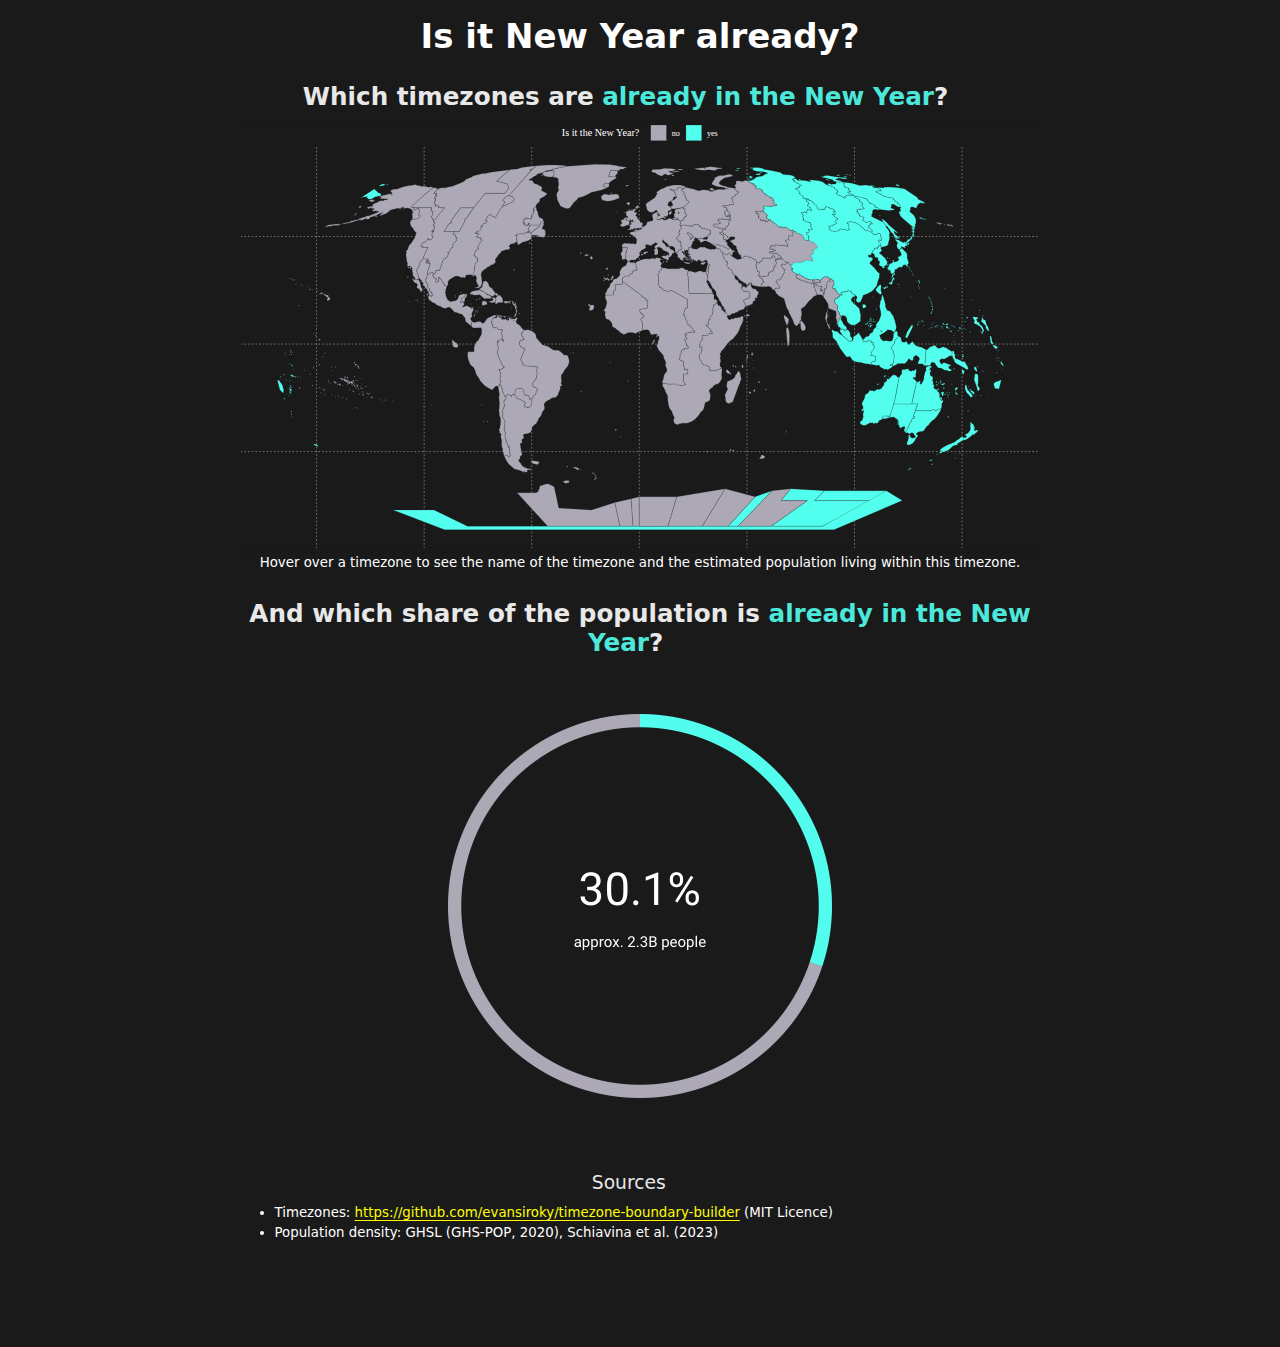
==== commit 25970fbd: "remove tidyverse" ====
--- a/docs/index.html
+++ b/docs/index.html
@@ -76,8 +76,8 @@
 <h3 class="anchored" data-anchor-id="which-timezones-are-already-in-the-new-year">Which timezones are <span style="color:#52FFEE">already in the New Year</span>?</h3>
 <div class="cell">
 <div class="cell-output-display">
-<div class="girafe html-widget html-fill-item" id="htmlwidget-b1da368901bf500cf695" style="width:100%;height:352px;"></div>
-<script type="application/json" data-for="htmlwidget-b1da368901bf500cf695">{"x":{"html":"<?xml version=\"1.0\" encoding=\"UTF-8\"?>\n<svg xmlns='http://www.w3.org/2000/svg' xmlns:xlink='http://www.w3.org/1999/xlink' class='ggiraph-svg' role='graphics-document' id='svg_ed85a30a_4b9f_4a55_b282_1ab4f44c01b2' viewBox='0 0 864 468'>\n <defs id='svg_ed85a30a_4b9f_4a55_b282_1ab4f44c01b2_defs'>\n  <clipPath id='svg_ed85a30a_4b9f_4a55_b282_1ab4f44c01b2_c1'>\n   <rect x='0' y='0' width='864' height='468'/>\n  <\/clipPath>\n  <clipPath id='svg_ed85a30a_4b9f_4a55_b282_1ab4f44c01b2_c2'>\n   <rect x='0' y='5.26' width='864' height='457.47'/>\n  <\/clipPath>\n  <clipPath id='svg_ed85a30a_4b9f_4a55_b282_1ab4f44c01b2_c3'>\n   <rect x='0' y='28.21' width='864' height='434.52'/>\n  <\/clipPath>\n <\/defs>\n <g id='svg_ed85a30a_4b9f_4a55_b282_1ab4f44c01b2_rootg' class='ggiraph-svg-rootg'>\n  <g clip-path='url(#svg_ed85a30a_4b9f_4a55_b282_1ab4f44c01b2_c1)'>\n   <rect x='0' y='0' width='864' height='468' fill='#1A1A1A' fill-opacity='1' stroke='#1A1A1A' stroke-opacity='1' stroke-width='0.75' stroke-linejoin='round' stroke-linecap='round' class='ggiraph-svg-bg'/>\n  <\/g>\n  <g clip-path='url(#svg_ed85a30a_4b9f_4a55_b282_1ab4f44c01b2_c2)'>\n   <rect x='0' y='5.26' width='864' height='457.47' fill='#1A1A1A' fill-opacity='1' stroke='#1A1A1A' stroke-opacity='1' stroke-width='0.75' stroke-linejoin='round' stroke-linecap='round'/>\n  <\/g>\n  <g clip-path='url(#svg_ed85a30a_4b9f_4a55_b282_1ab4f44c01b2_c3)'>\n   <rect x='0' y='28.21' width='864' height='434.52' fill='none' stroke='none'/>\n   <polyline points='184.89,430.82 179.01,428.36 173.12,425.78 167.35,423.10 161.82,420.35 156.58,417.55 151.56,414.69 146.73,411.79 142.01,408.83 137.39,405.82 132.85,402.77 128.37,399.68 123.96,396.55 119.61,393.38 115.33,390.18 111.14,386.95 107.02,383.69 103.00,380.39 99.08,377.07 95.26,373.73 91.57,370.36 88.04,366.97 84.68,363.56 81.47,360.13 78.38,356.69 75.36,353.23 72.41,349.77 69.55,346.29 66.81,342.80 64.23,339.30 61.80,335.79 59.51,332.28 57.33,328.77 55.26,325.25 53.31,321.73 51.48,318.21 49.80,314.69 48.25,311.17 46.85,307.65 45.59,304.13 44.47,300.61 43.45,297.09 42.48,293.58 41.55,290.06 40.63,286.54 39.76,283.02 38.97,279.50 38.26,275.98 37.64,272.46 37.10,268.94 36.63,265.42 36.23,261.90 35.89,258.38 35.60,254.86 35.35,251.35 35.16,247.83 35.06,244.31 35.05,240.79 35.14,237.27 35.32,233.75 35.56,230.23 35.85,226.71 36.18,223.19 36.57,219.67 37.03,216.15 37.56,212.63 38.17,209.12 38.86,205.60 39.65,202.08 40.51,198.56 41.41,195.04 42.35,191.52 43.30,188.00 44.32,184.48 45.42,180.96 46.66,177.44 48.04,173.92 49.57,170.40 51.23,166.88 53.04,163.36 54.97,159.84 57.03,156.33 59.19,152.81 61.47,149.30 63.88,145.79 66.44,142.29 69.15,138.80 72.00,135.32 74.94,131.85 77.94,128.39 81.02,124.95 84.21,121.52 87.55,118.11 91.06,114.71 94.72,111.34 98.52,108.00 102.43,104.67 106.44,101.38 110.54,98.11 114.73,94.87' fill='none' stroke='#CCCCCC' stroke-opacity='1' stroke-width='0.53' stroke-dasharray='1,3' stroke-linejoin='round' stroke-linecap='round'/>\n   <polyline points='266.83,430.82 262.91,428.36 258.99,425.78 255.14,423.10 251.46,420.35 247.96,417.55 244.62,414.69 241.39,411.79 238.25,408.83 235.17,405.82 232.14,402.77 229.16,399.68 226.21,396.55 223.32,393.38 220.47,390.18 217.67,386.95 214.93,383.69 212.24,380.39 209.63,377.07 207.08,373.73 204.63,370.36 202.27,366.97 200.03,363.56 197.89,360.13 195.83,356.69 193.82,353.23 191.85,349.77 189.94,346.29 188.12,342.80 186.40,339.30 184.78,335.79 183.25,332.28 181.80,328.77 180.42,325.25 179.12,321.73 177.90,318.21 176.77,314.69 175.74,311.17 174.81,307.65 173.97,304.13 173.22,300.61 172.54,297.09 171.90,293.58 171.27,290.06 170.66,286.54 170.09,283.02 169.55,279.50 169.08,275.98 168.67,272.46 168.31,268.94 168.00,265.42 167.73,261.90 167.51,258.38 167.31,254.86 167.14,251.35 167.02,247.83 166.95,244.31 166.94,240.79 167.00,237.27 167.12,233.75 167.28,230.23 167.48,226.71 167.70,223.19 167.96,219.67 168.26,216.15 168.61,212.63 169.02,209.12 169.48,205.60 170.01,202.08 170.58,198.56 171.19,195.04 171.81,191.52 172.45,188.00 173.12,184.48 173.86,180.96 174.68,177.44 175.61,173.92 176.62,170.40 177.73,166.88 178.94,163.36 180.23,159.84 181.59,156.33 183.04,152.81 184.55,149.30 186.16,145.79 187.87,142.29 189.68,138.80 191.57,135.32 193.53,131.85 195.54,128.39 197.59,124.95 199.72,121.52 201.94,118.11 204.28,114.71 206.73,111.34 209.26,108.00 211.87,104.67 214.54,101.38 217.27,98.11 220.06,94.87' fill='none' stroke='#CCCCCC' stroke-opacity='1' stroke-width='0.53' stroke-dasharray='1,3' stroke-linejoin='round' stroke-linecap='round'/>\n   <polyline points='348.78,430.82 346.82,428.36 344.86,425.78 342.93,423.10 341.09,420.35 339.34,417.55 337.67,414.69 336.06,411.79 334.49,408.83 332.95,405.82 331.43,402.77 329.94,399.68 328.47,396.55 327.02,393.38 325.60,390.18 324.20,386.95 322.83,383.69 321.49,380.39 320.18,377.07 318.91,373.73 317.68,370.36 316.50,366.97 315.38,363.56 314.31,360.13 313.28,356.69 312.27,353.23 311.29,349.77 310.34,346.29 309.42,342.80 308.56,339.30 307.75,335.79 306.99,332.28 306.26,328.77 305.57,325.25 304.92,321.73 304.31,318.21 303.75,314.69 303.24,311.17 302.77,307.65 302.35,304.13 301.98,300.61 301.63,297.09 301.31,293.58 301.00,290.06 300.70,286.54 300.41,283.02 300.14,279.50 299.91,275.98 299.70,272.46 299.52,268.94 299.36,265.42 299.23,261.90 299.12,258.38 299.02,254.86 298.94,251.35 298.87,247.83 298.84,244.31 298.83,240.79 298.87,237.27 298.93,233.75 299.01,230.23 299.10,226.71 299.21,223.19 299.34,219.67 299.50,216.15 299.67,212.63 299.87,209.12 300.11,205.60 300.37,202.08 300.65,198.56 300.96,195.04 301.27,191.52 301.59,188.00 301.92,184.48 302.29,180.96 302.71,177.44 303.17,173.92 303.67,170.40 304.23,166.88 304.83,163.36 305.48,159.84 306.16,156.33 306.88,152.81 307.64,149.30 308.44,145.79 309.30,142.29 310.20,138.80 311.15,135.32 312.13,131.85 313.13,128.39 314.16,124.95 315.22,121.52 316.34,118.11 317.51,114.71 318.73,111.34 319.99,108.00 321.30,104.67 322.63,101.38 324.00,98.11 325.40,94.87' fill='none' stroke='#CCCCCC' stroke-opacity='1' stroke-width='0.53' stroke-dasharray='1,3' stroke-linejoin='round' stroke-linecap='round'/>\n   <polyline points='430.73,430.82 430.73,428.36 430.73,425.78 430.73,423.10 430.73,420.35 430.73,417.55 430.73,414.69 430.73,411.79 430.73,408.83 430.73,405.82 430.73,402.77 430.73,399.68 430.73,396.55 430.73,393.38 430.73,390.18 430.73,386.95 430.73,383.69 430.73,380.39 430.73,377.07 430.73,373.73 430.73,370.36 430.73,366.97 430.73,363.56 430.73,360.13 430.73,356.69 430.73,353.23 430.73,349.77 430.73,346.29 430.73,342.80 430.73,339.30 430.73,335.79 430.73,332.28 430.73,328.77 430.73,325.25 430.73,321.73 430.73,318.21 430.73,314.69 430.73,311.17 430.73,307.65 430.73,304.13 430.73,300.61 430.73,297.09 430.73,293.58 430.73,290.06 430.73,286.54 430.73,283.02 430.73,279.50 430.73,275.98 430.73,272.46 430.73,268.94 430.73,265.42 430.73,261.90 430.73,258.38 430.73,254.86 430.73,251.35 430.73,247.83 430.73,244.31 430.73,240.79 430.73,237.27 430.73,233.75 430.73,230.23 430.73,226.71 430.73,223.19 430.73,219.67 430.73,216.15 430.73,212.63 430.73,209.12 430.73,205.60 430.73,202.08 430.73,198.56 430.73,195.04 430.73,191.52 430.73,188.00 430.73,184.48 430.73,180.96 430.73,177.44 430.73,173.92 430.73,170.40 430.73,166.88 430.73,163.36 430.73,159.84 430.73,156.33 430.73,152.81 430.73,149.30 430.73,145.79 430.73,142.29 430.73,138.80 430.73,135.32 430.73,131.85 430.73,128.39 430.73,124.95 430.73,121.52 430.73,118.11 430.73,114.71 430.73,111.34 430.73,108.00 430.73,104.67 430.73,101.38 430.73,98.11 430.73,94.87' fill='none' stroke='#CCCCCC' stroke-opacity='1' stroke-width='0.53' stroke-dasharray='1,3' stroke-linejoin='round' stroke-linecap='round'/>\n   <polyline points='512.68,430.82 514.64,428.36 516.60,425.78 518.52,423.10 520.36,420.35 522.11,417.55 523.78,414.69 525.40,411.79 526.97,408.83 528.51,405.82 530.02,402.77 531.51,399.68 532.99,396.55 534.43,393.38 535.86,390.18 537.26,386.95 538.63,383.69 539.97,380.39 541.28,377.07 542.55,373.73 543.78,370.36 544.96,366.97 546.08,363.56 547.15,360.13 548.18,356.69 549.18,353.23 550.17,349.77 551.12,346.29 552.03,342.80 552.89,339.30 553.70,335.79 554.47,332.28 555.19,328.77 555.88,325.25 556.54,321.73 557.14,318.21 557.71,314.69 558.22,311.17 558.69,307.65 559.11,304.13 559.48,300.61 559.82,297.09 560.14,293.58 560.46,290.06 560.76,286.54 561.05,283.02 561.32,279.50 561.55,275.98 561.76,272.46 561.94,268.94 562.09,265.42 562.23,261.90 562.34,258.38 562.44,254.86 562.52,251.35 562.58,247.83 562.62,244.31 562.62,240.79 562.59,237.27 562.53,233.75 562.45,230.23 562.35,226.71 562.24,223.19 562.11,219.67 561.96,216.15 561.79,212.63 561.58,209.12 561.35,205.60 561.09,202.08 560.80,198.56 560.50,195.04 560.19,191.52 559.87,188.00 559.53,184.48 559.16,180.96 558.75,177.44 558.29,173.92 557.78,170.40 557.23,166.88 556.62,163.36 555.98,159.84 555.30,156.33 554.58,152.81 553.82,149.30 553.01,145.79 552.16,142.29 551.25,138.80 550.31,135.32 549.33,131.85 548.32,128.39 547.30,124.95 546.23,121.52 545.12,118.11 543.95,114.71 542.73,111.34 541.46,108.00 540.16,104.67 538.82,101.38 537.46,98.11 536.06,94.87' fill='none' stroke='#CCCCCC' stroke-opacity='1' stroke-width='0.53' stroke-dasharray='1,3' stroke-linejoin='round' stroke-linecap='round'/>\n   <polyline points='594.62,430.82 598.54,428.36 602.47,425.78 606.32,423.10 610.00,420.35 613.50,417.55 616.84,414.69 620.06,411.79 623.21,408.83 626.29,405.82 629.32,402.77 632.30,399.68 635.24,396.55 638.14,393.38 640.99,390.18 643.79,386.95 646.53,383.69 649.21,380.39 651.83,377.07 654.37,373.73 656.83,370.36 659.19,366.97 661.43,363.56 663.57,360.13 665.63,356.69 667.64,353.23 669.61,349.77 671.51,346.29 673.34,342.80 675.06,339.30 676.68,335.79 678.21,332.28 679.66,328.77 681.04,325.25 682.34,321.73 683.56,318.21 684.68,314.69 685.71,311.17 686.65,307.65 687.49,304.13 688.23,300.61 688.92,297.09 689.56,293.58 690.18,290.06 690.79,286.54 691.37,283.02 691.90,279.50 692.37,275.98 692.79,272.46 693.15,268.94 693.46,265.42 693.72,261.90 693.95,258.38 694.15,254.86 694.31,251.35 694.44,247.83 694.51,244.31 694.52,240.79 694.45,237.27 694.33,233.75 694.17,230.23 693.98,226.71 693.76,223.19 693.50,219.67 693.20,216.15 692.84,212.63 692.44,209.12 691.97,205.60 691.45,202.08 690.88,198.56 690.27,195.04 689.65,191.52 689.01,188.00 688.34,184.48 687.60,180.96 686.77,177.44 685.85,173.92 684.84,170.40 683.72,166.88 682.52,163.36 681.23,159.84 679.86,156.33 678.42,152.81 676.90,149.30 675.30,145.79 673.59,142.29 671.78,138.80 669.88,135.32 667.92,131.85 665.92,128.39 663.86,124.95 661.74,121.52 659.51,118.11 657.17,114.71 654.73,111.34 652.20,108.00 649.59,104.67 646.92,101.38 644.19,98.11 641.39,94.87' fill='none' stroke='#CCCCCC' stroke-opacity='1' stroke-width='0.53' stroke-dasharray='1,3' stroke-linejoin='round' stroke-linecap='round'/>\n   <polyline points='676.57,430.82 682.45,428.36 688.34,425.78 694.11,423.10 699.64,420.35 704.88,417.55 709.89,414.69 714.73,411.79 719.45,408.83 724.07,405.82 728.61,402.77 733.09,399.68 737.50,396.55 741.85,393.38 746.12,390.18 750.32,386.95 754.43,383.69 758.46,380.39 762.38,377.07 766.20,373.73 769.88,370.36 773.41,366.97 776.78,363.56 779.98,360.13 783.08,356.69 786.10,353.23 789.05,349.77 791.91,346.29 794.64,342.80 797.23,339.30 799.66,335.79 801.95,332.28 804.13,328.77 806.20,325.25 808.15,321.73 809.97,318.21 811.66,314.69 813.20,311.17 814.61,307.65 815.86,304.13 816.99,300.61 818.01,297.09 818.97,293.58 819.91,290.06 820.82,286.54 821.69,283.02 822.49,279.50 823.20,275.98 823.82,272.46 824.36,268.94 824.82,265.42 825.22,261.90 825.56,258.38 825.86,254.86 826.10,251.35 826.29,247.83 826.40,244.31 826.41,240.79 826.31,237.27 826.14,233.75 825.89,230.23 825.61,226.71 825.27,223.19 824.88,219.67 824.43,216.15 823.90,212.63 823.29,209.12 822.60,205.60 821.81,202.08 820.95,198.56 820.04,195.04 819.11,191.52 818.15,188.00 817.14,184.48 816.03,180.96 814.79,177.44 813.41,173.92 811.89,170.40 810.22,166.88 808.42,163.36 806.48,159.84 804.43,156.33 802.27,152.81 799.99,149.30 797.58,145.79 795.02,142.29 792.31,138.80 789.46,135.32 786.52,131.85 783.51,128.39 780.43,124.95 777.24,121.52 773.90,118.11 770.40,114.71 766.73,111.34 762.93,108.00 759.02,104.67 755.01,101.38 750.91,98.11 746.73,94.87' fill='none' stroke='#CCCCCC' stroke-opacity='1' stroke-width='0.53' stroke-dasharray='1,3' stroke-linejoin='round' stroke-linecap='round'/>\n   <polyline points='184.89,430.82 189.85,430.82 194.82,430.82 199.79,430.82 204.75,430.82 209.72,430.82 214.68,430.82 219.65,430.82 224.62,430.82 229.58,430.82 234.55,430.82 239.52,430.82 244.48,430.82 249.45,430.82 254.42,430.82 259.38,430.82 264.35,430.82 269.32,430.82 274.28,430.82 279.25,430.82 284.22,430.82 289.18,430.82 294.15,430.82 299.12,430.82 304.08,430.82 309.05,430.82 314.02,430.82 318.98,430.82 323.95,430.82 328.91,430.82 333.88,430.82 338.85,430.82 343.81,430.82 348.78,430.82 353.75,430.82 358.71,430.82 363.68,430.82 368.65,430.82 373.61,430.82 378.58,430.82 383.55,430.82 388.51,430.82 393.48,430.82 398.45,430.82 403.41,430.82 408.38,430.82 413.35,430.82 418.31,430.82 423.28,430.82 428.25,430.82 433.21,430.82 438.18,430.82 443.14,430.82 448.11,430.82 453.08,430.82 458.04,430.82 463.01,430.82 467.98,430.82 472.94,430.82 477.91,430.82 482.88,430.82 487.84,430.82 492.81,430.82 497.78,430.82 502.74,430.82 507.71,430.82 512.68,430.82 517.64,430.82 522.61,430.82 527.58,430.82 532.54,430.82 537.51,430.82 542.48,430.82 547.44,430.82 552.41,430.82 557.37,430.82 562.34,430.82 567.31,430.82 572.27,430.82 577.24,430.82 582.21,430.82 587.17,430.82 592.14,430.82 597.11,430.82 602.07,430.82 607.04,430.82 612.01,430.82 616.97,430.82 621.94,430.82 626.91,430.82 631.87,430.82 636.84,430.82 641.81,430.82 646.77,430.82 651.74,430.82 656.71,430.82 661.67,430.82 666.64,430.82 671.60,430.82 676.57,430.82' fill='none' stroke='#CCCCCC' stroke-opacity='1' stroke-width='0.53' stroke-dasharray='1,3' stroke-linejoin='round' stroke-linecap='round'/>\n   <polyline points='114.73,389.72 121.11,389.72 127.50,389.72 133.88,389.72 140.26,389.72 146.65,389.72 153.03,389.72 159.42,389.72 165.80,389.72 172.18,389.72 178.57,389.72 184.95,389.72 191.34,389.72 197.72,389.72 204.10,389.72 210.49,389.72 216.87,389.72 223.25,389.72 229.64,389.72 236.02,389.72 242.41,389.72 248.79,389.72 255.17,389.72 261.56,389.72 267.94,389.72 274.32,389.72 280.71,389.72 287.09,389.72 293.48,389.72 299.86,389.72 306.24,389.72 312.63,389.72 319.01,389.72 325.40,389.72 331.78,389.72 338.16,389.72 344.55,389.72 350.93,389.72 357.31,389.72 363.70,389.72 370.08,389.72 376.47,389.72 382.85,389.72 389.23,389.72 395.62,389.72 402.00,389.72 408.39,389.72 414.77,389.72 421.15,389.72 427.54,389.72 433.92,389.72 440.30,389.72 446.69,389.72 453.07,389.72 459.46,389.72 465.84,389.72 472.22,389.72 478.61,389.72 484.99,389.72 491.37,389.72 497.76,389.72 504.14,389.72 510.53,389.72 516.91,389.72 523.29,389.72 529.68,389.72 536.06,389.72 542.45,389.72 548.83,389.72 555.21,389.72 561.60,389.72 567.98,389.72 574.36,389.72 580.75,389.72 587.13,389.72 593.52,389.72 599.90,389.72 606.28,389.72 612.67,389.72 619.05,389.72 625.43,389.72 631.82,389.72 638.20,389.72 644.59,389.72 650.97,389.72 657.35,389.72 663.74,389.72 670.12,389.72 676.51,389.72 682.89,389.72 689.27,389.72 695.66,389.72 702.04,389.72 708.42,389.72 714.81,389.72 721.19,389.72 727.58,389.72 733.96,389.72 740.34,389.72 746.73,389.72' fill='none' stroke='#CCCCCC' stroke-opacity='1' stroke-width='0.53' stroke-dasharray='1,3' stroke-linejoin='round' stroke-linecap='round'/>\n   <polyline points='66.06,341.80 73.43,341.80 80.79,341.80 88.16,341.80 95.53,341.80 102.89,341.80 110.26,341.80 117.63,341.80 125.00,341.80 132.36,341.80 139.73,341.80 147.10,341.80 154.46,341.80 161.83,341.80 169.20,341.80 176.57,341.80 183.93,341.80 191.30,341.80 198.67,341.80 206.03,341.80 213.40,341.80 220.77,341.80 228.13,341.80 235.50,341.80 242.87,341.80 250.24,341.80 257.60,341.80 264.97,341.80 272.34,341.80 279.70,341.80 287.07,341.80 294.44,341.80 301.81,341.80 309.17,341.80 316.54,341.80 323.91,341.80 331.27,341.80 338.64,341.80 346.01,341.80 353.37,341.80 360.74,341.80 368.11,341.80 375.48,341.80 382.84,341.80 390.21,341.80 397.58,341.80 404.94,341.80 412.31,341.80 419.68,341.80 427.04,341.80 434.41,341.80 441.78,341.80 449.15,341.80 456.51,341.80 463.88,341.80 471.25,341.80 478.61,341.80 485.98,341.80 493.35,341.80 500.72,341.80 508.08,341.80 515.45,341.80 522.82,341.80 530.18,341.80 537.55,341.80 544.92,341.80 552.28,341.80 559.65,341.80 567.02,341.80 574.39,341.80 581.75,341.80 589.12,341.80 596.49,341.80 603.85,341.80 611.22,341.80 618.59,341.80 625.96,341.80 633.32,341.80 640.69,341.80 648.06,341.80 655.42,341.80 662.79,341.80 670.16,341.80 677.52,341.80 684.89,341.80 692.26,341.80 699.63,341.80 706.99,341.80 714.36,341.80 721.73,341.80 729.09,341.80 736.46,341.80 743.83,341.80 751.20,341.80 758.56,341.80 765.93,341.80 773.30,341.80 780.66,341.80 788.03,341.80 795.40,341.80' fill='none' stroke='#CCCCCC' stroke-opacity='1' stroke-width='0.53' stroke-dasharray='1,3' stroke-linejoin='round' stroke-linecap='round'/>\n   <polyline points='42.08,292.07 49.93,292.07 57.78,292.07 65.64,292.07 73.49,292.07 81.34,292.07 89.19,292.07 97.04,292.07 104.89,292.07 112.74,292.07 120.60,292.07 128.45,292.07 136.30,292.07 144.15,292.07 152.00,292.07 159.85,292.07 167.70,292.07 175.56,292.07 183.41,292.07 191.26,292.07 199.11,292.07 206.96,292.07 214.81,292.07 222.66,292.07 230.52,292.07 238.37,292.07 246.22,292.07 254.07,292.07 261.92,292.07 269.77,292.07 277.62,292.07 285.48,292.07 293.33,292.07 301.18,292.07 309.03,292.07 316.88,292.07 324.73,292.07 332.59,292.07 340.44,292.07 348.29,292.07 356.14,292.07 363.99,292.07 371.84,292.07 379.69,292.07 387.55,292.07 395.40,292.07 403.25,292.07 411.10,292.07 418.95,292.07 426.80,292.07 434.65,292.07 442.51,292.07 450.36,292.07 458.21,292.07 466.06,292.07 473.91,292.07 481.76,292.07 489.61,292.07 497.47,292.07 505.32,292.07 513.17,292.07 521.02,292.07 528.87,292.07 536.72,292.07 544.57,292.07 552.43,292.07 560.28,292.07 568.13,292.07 575.98,292.07 583.83,292.07 591.68,292.07 599.54,292.07 607.39,292.07 615.24,292.07 623.09,292.07 630.94,292.07 638.79,292.07 646.64,292.07 654.50,292.07 662.35,292.07 670.20,292.07 678.05,292.07 685.90,292.07 693.75,292.07 701.60,292.07 709.46,292.07 717.31,292.07 725.16,292.07 733.01,292.07 740.86,292.07 748.71,292.07 756.56,292.07 764.42,292.07 772.27,292.07 780.12,292.07 787.97,292.07 795.82,292.07 803.67,292.07 811.52,292.07 819.38,292.07' fill='none' stroke='#CCCCCC' stroke-opacity='1' stroke-width='0.53' stroke-dasharray='1,3' stroke-linejoin='round' stroke-linecap='round'/>\n   <polyline points='35.04,242.30 43.03,242.30 51.02,242.30 59.02,242.30 67.01,242.30 75.01,242.30 83.00,242.30 90.99,242.30 98.99,242.30 106.98,242.30 114.97,242.30 122.97,242.30 130.96,242.30 138.96,242.30 146.95,242.30 154.94,242.30 162.94,242.30 170.93,242.30 178.93,242.30 186.92,242.30 194.91,242.30 202.91,242.30 210.90,242.30 218.89,242.30 226.89,242.30 234.88,242.30 242.88,242.30 250.87,242.30 258.86,242.30 266.86,242.30 274.85,242.30 282.84,242.30 290.84,242.30 298.83,242.30 306.83,242.30 314.82,242.30 322.81,242.30 330.81,242.30 338.80,242.30 346.79,242.30 354.79,242.30 362.78,242.30 370.78,242.30 378.77,242.30 386.76,242.30 394.76,242.30 402.75,242.30 410.74,242.30 418.74,242.30 426.73,242.30 434.73,242.30 442.72,242.30 450.71,242.30 458.71,242.30 466.70,242.30 474.69,242.30 482.69,242.30 490.68,242.30 498.68,242.30 506.67,242.30 514.66,242.30 522.66,242.30 530.65,242.30 538.64,242.30 546.64,242.30 554.63,242.30 562.63,242.30 570.62,242.30 578.61,242.30 586.61,242.30 594.60,242.30 602.59,242.30 610.59,242.30 618.58,242.30 626.58,242.30 634.57,242.30 642.56,242.30 650.56,242.30 658.55,242.30 666.54,242.30 674.54,242.30 682.53,242.30 690.53,242.30 698.52,242.30 706.51,242.30 714.51,242.30 722.50,242.30 730.49,242.30 738.49,242.30 746.48,242.30 754.48,242.30 762.47,242.30 770.46,242.30 778.46,242.30 786.45,242.30 794.44,242.30 802.44,242.30 810.43,242.30 818.43,242.30 826.42,242.30' fill='none' stroke='#CCCCCC' stroke-opacity='1' stroke-width='0.53' stroke-dasharray='1,3' stroke-linejoin='round' stroke-linecap='round'/>\n   <polyline points='42.08,192.52 49.93,192.52 57.78,192.52 65.64,192.52 73.49,192.52 81.34,192.52 89.19,192.52 97.04,192.52 104.89,192.52 112.74,192.52 120.60,192.52 128.45,192.52 136.30,192.52 144.15,192.52 152.00,192.52 159.85,192.52 167.70,192.52 175.56,192.52 183.41,192.52 191.26,192.52 199.11,192.52 206.96,192.52 214.81,192.52 222.66,192.52 230.52,192.52 238.37,192.52 246.22,192.52 254.07,192.52 261.92,192.52 269.77,192.52 277.62,192.52 285.48,192.52 293.33,192.52 301.18,192.52 309.03,192.52 316.88,192.52 324.73,192.52 332.59,192.52 340.44,192.52 348.29,192.52 356.14,192.52 363.99,192.52 371.84,192.52 379.69,192.52 387.55,192.52 395.40,192.52 403.25,192.52 411.10,192.52 418.95,192.52 426.80,192.52 434.65,192.52 442.51,192.52 450.36,192.52 458.21,192.52 466.06,192.52 473.91,192.52 481.76,192.52 489.61,192.52 497.47,192.52 505.32,192.52 513.17,192.52 521.02,192.52 528.87,192.52 536.72,192.52 544.57,192.52 552.43,192.52 560.28,192.52 568.13,192.52 575.98,192.52 583.83,192.52 591.68,192.52 599.54,192.52 607.39,192.52 615.24,192.52 623.09,192.52 630.94,192.52 638.79,192.52 646.64,192.52 654.50,192.52 662.35,192.52 670.20,192.52 678.05,192.52 685.90,192.52 693.75,192.52 701.60,192.52 709.46,192.52 717.31,192.52 725.16,192.52 733.01,192.52 740.86,192.52 748.71,192.52 756.56,192.52 764.42,192.52 772.27,192.52 780.12,192.52 787.97,192.52 795.82,192.52 803.67,192.52 811.52,192.52 819.38,192.52' fill='none' stroke='#CCCCCC' stroke-opacity='1' stroke-width='0.53' stroke-dasharray='1,3' stroke-linejoin='round' stroke-linecap='round'/>\n   <polyline points='66.06,142.79 73.43,142.79 80.79,142.79 88.16,142.79 95.53,142.79 102.89,142.79 110.26,142.79 117.63,142.79 125.00,142.79 132.36,142.79 139.73,142.79 147.10,142.79 154.46,142.79 161.83,142.79 169.20,142.79 176.57,142.79 183.93,142.79 191.30,142.79 198.67,142.79 206.03,142.79 213.40,142.79 220.77,142.79 228.13,142.79 235.50,142.79 242.87,142.79 250.24,142.79 257.60,142.79 264.97,142.79 272.34,142.79 279.70,142.79 287.07,142.79 294.44,142.79 301.81,142.79 309.17,142.79 316.54,142.79 323.91,142.79 331.27,142.79 338.64,142.79 346.01,142.79 353.37,142.79 360.74,142.79 368.11,142.79 375.48,142.79 382.84,142.79 390.21,142.79 397.58,142.79 404.94,142.79 412.31,142.79 419.68,142.79 427.04,142.79 434.41,142.79 441.78,142.79 449.15,142.79 456.51,142.79 463.88,142.79 471.25,142.79 478.61,142.79 485.98,142.79 493.35,142.79 500.72,142.79 508.08,142.79 515.45,142.79 522.82,142.79 530.18,142.79 537.55,142.79 544.92,142.79 552.28,142.79 559.65,142.79 567.02,142.79 574.39,142.79 581.75,142.79 589.12,142.79 596.49,142.79 603.85,142.79 611.22,142.79 618.59,142.79 625.96,142.79 633.32,142.79 640.69,142.79 648.06,142.79 655.42,142.79 662.79,142.79 670.16,142.79 677.52,142.79 684.89,142.79 692.26,142.79 699.63,142.79 706.99,142.79 714.36,142.79 721.73,142.79 729.09,142.79 736.46,142.79 743.83,142.79 751.20,142.79 758.56,142.79 765.93,142.79 773.30,142.79 780.66,142.79 788.03,142.79 795.40,142.79' fill='none' stroke='#CCCCCC' stroke-opacity='1' stroke-width='0.53' stroke-dasharray='1,3' stroke-linejoin='round' stroke-linecap='round'/>\n   <polyline points='114.73,94.87 121.11,94.87 127.50,94.87 133.88,94.87 140.26,94.87 146.65,94.87 153.03,94.87 159.42,94.87 165.80,94.87 172.18,94.87 178.57,94.87 184.95,94.87 191.34,94.87 197.72,94.87 204.10,94.87 210.49,94.87 216.87,94.87 223.25,94.87 229.64,94.87 236.02,94.87 242.41,94.87 248.79,94.87 255.17,94.87 261.56,94.87 267.94,94.87 274.32,94.87 280.71,94.87 287.09,94.87 293.48,94.87 299.86,94.87 306.24,94.87 312.63,94.87 319.01,94.87 325.40,94.87 331.78,94.87 338.16,94.87 344.55,94.87 350.93,94.87 357.31,94.87 363.70,94.87 370.08,94.87 376.47,94.87 382.85,94.87 389.23,94.87 395.62,94.87 402.00,94.87 408.39,94.87 414.77,94.87 421.15,94.87 427.54,94.87 433.92,94.87 440.30,94.87 446.69,94.87 453.07,94.87 459.46,94.87 465.84,94.87 472.22,94.87 478.61,94.87 484.99,94.87 491.37,94.87 497.76,94.87 504.14,94.87 510.53,94.87 516.91,94.87 523.29,94.87 529.68,94.87 536.06,94.87 542.45,94.87 548.83,94.87 555.21,94.87 561.60,94.87 567.98,94.87 574.36,94.87 580.75,94.87 587.13,94.87 593.52,94.87 599.90,94.87 606.28,94.87 612.67,94.87 619.05,94.87 625.43,94.87 631.82,94.87 638.20,94.87 644.59,94.87 650.97,94.87 657.35,94.87 663.74,94.87 670.12,94.87 676.51,94.87 682.89,94.87 689.27,94.87 695.66,94.87 702.04,94.87 708.42,94.87 714.81,94.87 721.19,94.87 727.58,94.87 733.96,94.87 740.34,94.87 746.73,94.87' fill='none' stroke='#CCCCCC' stroke-opacity='1' stroke-width='0.53' stroke-dasharray='1,3' stroke-linejoin='round' stroke-linecap='round'/>\n   <path id='svg_ed85a30a_4b9f_4a55_b282_1ab4f44c01b2_e1' d='M 409.676640 439.374186 L 423.917576 439.374186 L 421.938066 409.489113 L 404.194888 413.640419 L 409.676640 439.374186 Z ' fill='#ADA8B6' fill-opacity='1' fill-rule='evenodd' stroke='#1A1A1A' stroke-opacity='1' stroke-width='0.21' stroke-linejoin='round' stroke-linecap='butt' title='&amp;lt;b&amp;gt;Timezone:&amp;lt;/b&amp;gt; Etc/UTC &amp;lt;br&amp;gt; &amp;lt;b&amp;gt;Population:&amp;lt;/b&amp;gt; 0'/>\n   <path id='svg_ed85a30a_4b9f_4a55_b282_1ab4f44c01b2_e2' d='M 423.816971 230.112022 L 422.024626 229.737299 L 418.531951 230.146058 L 414.485496 231.906781 L 413.637769 231.910504 L 410.077990 229.895595 L 407.962524 227.623260 L 406.788507 227.037308 L 404.868894 225.164590 L 401.850601 223.780954 L 401.774670 222.646173 L 401.258643 222.252982 L 401.121242 219.679816 L 400.877684 219.204502 L 400.074319 219.047723 L 400.097891 218.037369 L 398.803831 217.260944 L 398.109238 215.984316 L 397.598558 215.844327 L 396.956339 216.344091 L 396.696273 215.751220 L 395.148717 215.305060 L 394.327778 214.514971 L 393.624423 211.290420 L 393.611277 208.918734 L 393.953963 208.468058 L 393.733733 207.438613 L 393.012466 206.269141 L 392.462632 206.277329 L 392.097623 205.730616 L 394.277339 203.039726 L 395.497545 198.176480 L 395.272704 195.335148 L 394.548656 194.277591 L 393.551156 190.866756 L 393.966005 190.619525 L 394.218094 189.204492 L 402.724814 189.198161 L 402.576771 185.325073 L 403.744176 184.333800 L 404.978230 183.928032 L 405.119172 177.593599 L 412.233140 177.592907 L 412.291963 174.321547 L 433.242405 189.746534 L 433.241028 190.692745 L 434.178662 191.041316 L 434.608224 191.783430 L 435.507398 191.731543 L 435.857116 192.454092 L 436.523655 192.272955 L 437.757682 192.935904 L 437.463177 194.625925 L 437.856259 195.008306 L 439.954329 194.654624 L 439.850191 201.495818 L 439.162914 203.209971 L 438.331921 204.077187 L 433.581577 204.275359 L 432.831116 205.014653 L 431.233861 204.967930 L 431.159237 205.352343 L 431.105933 206.197949 L 432.041268 208.192934 L 433.530182 209.044274 L 432.891623 209.012196 L 432.889764 209.685670 L 434.803199 210.926377 L 435.325007 210.623219 L 435.673250 211.375514 L 435.238282 211.568750 L 435.990435 212.675673 L 435.121747 213.865573 L 433.892142 213.724604 L 433.237754 214.223606 L 432.479147 215.664121 L 432.427394 216.472901 L 433.693443 217.422003 L 433.656229 218.548767 L 434.249087 219.664469 L 434.182942 225.651191 L 434.695531 226.650789 L 434.303374 226.763192 L 434.399143 227.265252 L 433.402566 227.616927 L 432.968573 228.333810 L 431.463462 228.407722 L 426.507778 230.936609 L 423.816971 230.112022 Z ' fill='#ADA8B6' fill-opacity='1' fill-rule='evenodd' stroke='#1A1A1A' stroke-opacity='1' stroke-width='0.21' stroke-linejoin='round' stroke-linecap='butt' title='&amp;lt;b&amp;gt;Timezone:&amp;lt;/b&amp;gt; Africa/Abidjan &amp;lt;br&amp;gt; &amp;lt;b&amp;gt;Population:&amp;lt;/b&amp;gt; 152,046,849'/>\n   <path id='svg_ed85a30a_4b9f_4a55_b282_1ab4f44c01b2_e3' d='M 400.324040 78.595441 L 400.975582 78.777421 L 401.028557 79.165473 L 400.185171 79.463975 L 399.442168 79.204104 L 399.577697 78.788131 L 400.324040 78.595441 Z ' fill='#ADA8B6' fill-opacity='1' fill-rule='evenodd' stroke='#1A1A1A' stroke-opacity='1' stroke-width='0.21' stroke-linejoin='round' stroke-linecap='butt' title='&amp;lt;b&amp;gt;Timezone:&amp;lt;/b&amp;gt; Africa/Abidjan &amp;lt;br&amp;gt; &amp;lt;b&amp;gt;Population:&amp;lt;/b&amp;gt; 152,046,849'/>\n   <path id='svg_ed85a30a_4b9f_4a55_b282_1ab4f44c01b2_e4' d='M 392.532352 87.180362 L 390.580414 86.808719 L 389.171419 82.662002 L 392.338809 80.230756 L 394.019885 80.078312 L 397.603734 80.781489 L 400.583822 80.694960 L 400.335795 80.202055 L 400.952903 79.874838 L 401.813219 80.013573 L 401.867877 80.581894 L 404.677579 79.940158 L 407.460043 80.415336 L 408.918700 82.484239 L 409.007160 83.572946 L 408.601089 84.165666 L 409.195818 84.410948 L 409.105117 84.834571 L 407.818014 84.856029 L 402.863708 86.764783 L 399.118159 87.678685 L 395.759411 87.911498 L 392.532352 87.180362 Z ' fill='#ADA8B6' fill-opacity='1' fill-rule='evenodd' stroke='#1A1A1A' stroke-opacity='1' stroke-width='0.21' stroke-linejoin='round' stroke-linecap='butt' title='&amp;lt;b&amp;gt;Timezone:&amp;lt;/b&amp;gt; Africa/Abidjan &amp;lt;br&amp;gt; &amp;lt;b&amp;gt;Population:&amp;lt;/b&amp;gt; 152,046,849'/>\n   <path id='svg_ed85a30a_4b9f_4a55_b282_1ab4f44c01b2_e5' d='M 407.641156 54.562932 L 409.554589 54.584115 L 410.271375 54.921113 L 409.357626 55.241001 L 407.781230 55.135012 L 407.146564 55.946393 L 407.318342 57.718320 L 404.862046 60.117745 L 405.159483 61.382070 L 402.226293 61.523239 L 397.303698 61.116173 L 399.584024 54.360596 L 407.641156 54.562932 Z ' fill='#ADA8B6' fill-opacity='1' fill-rule='evenodd' stroke='#1A1A1A' stroke-opacity='1' stroke-width='0.21' stroke-linejoin='round' stroke-linecap='butt' title='&amp;lt;b&amp;gt;Timezone:&amp;lt;/b&amp;gt; Africa/Abidjan &amp;lt;br&amp;gt; &amp;lt;b&amp;gt;Population:&amp;lt;/b&amp;gt; 152,046,849'/>\n   <path id='svg_ed85a30a_4b9f_4a55_b282_1ab4f44c01b2_e6' d='M 447.211716 237.589501 L 447.579301 238.006983 L 447.454833 238.766806 L 445.639227 242.505974 L 444.915067 242.801291 L 444.604138 241.290851 L 446.599797 237.697121 L 447.211716 237.589501 Z ' fill='#ADA8B6' fill-opacity='1' fill-rule='evenodd' stroke='#1A1A1A' stroke-opacity='1' stroke-width='0.21' stroke-linejoin='round' stroke-linecap='butt' title='&amp;lt;b&amp;gt;Timezone:&amp;lt;/b&amp;gt; Africa/Abidjan &amp;lt;br&amp;gt; &amp;lt;b&amp;gt;Population:&amp;lt;/b&amp;gt; 152,046,849'/>\n   <path id='svg_ed85a30a_4b9f_4a55_b282_1ab4f44c01b2_e7' d='M 398.913674 262.584967 L 398.722400 261.823469 L 399.377969 261.465118 L 399.797177 262.306249 L 398.913674 262.584967 Z ' fill='#ADA8B6' fill-opacity='1' fill-rule='evenodd' stroke='#1A1A1A' stroke-opacity='1' stroke-width='0.21' stroke-linejoin='round' stroke-linecap='butt' title='&amp;lt;b&amp;gt;Timezone:&amp;lt;/b&amp;gt; Africa/Abidjan &amp;lt;br&amp;gt; &amp;lt;b&amp;gt;Population:&amp;lt;/b&amp;gt; 152,046,849'/>\n   <path id='svg_ed85a30a_4b9f_4a55_b282_1ab4f44c01b2_e8' d='M 418.221902 282.684985 L 417.698887 282.035479 L 418.386721 281.378507 L 418.938014 282.135020 L 418.221902 282.684985 Z ' fill='#ADA8B6' fill-opacity='1' fill-rule='evenodd' stroke='#1A1A1A' stroke-opacity='1' stroke-width='0.21' stroke-linejoin='round' stroke-linecap='butt' title='&amp;lt;b&amp;gt;Timezone:&amp;lt;/b&amp;gt; Africa/Abidjan &amp;lt;br&amp;gt; &amp;lt;b&amp;gt;Population:&amp;lt;/b&amp;gt; 152,046,849'/>\n   <path id='svg_ed85a30a_4b9f_4a55_b282_1ab4f44c01b2_e9' d='M 410.532795 343.184178 L 409.933263 342.526981 L 410.569544 341.975793 L 411.289779 342.685131 L 410.532795 343.184178 Z ' fill='#ADA8B6' fill-opacity='1' fill-rule='evenodd' stroke='#1A1A1A' stroke-opacity='1' stroke-width='0.21' stroke-linejoin='round' stroke-linecap='butt' title='&amp;lt;b&amp;gt;Timezone:&amp;lt;/b&amp;gt; Africa/Abidjan &amp;lt;br&amp;gt; &amp;lt;b&amp;gt;Population:&amp;lt;/b&amp;gt; 152,046,849'/>\n   <path id='svg_ed85a30a_4b9f_4a55_b282_1ab4f44c01b2_e10' d='M 405.923916 335.118835 L 405.154660 335.935133 L 404.138203 335.056794 L 405.492244 334.021713 L 406.105662 334.446224 L 405.923916 335.118835 Z ' fill='#ADA8B6' fill-opacity='1' fill-rule='evenodd' stroke='#1A1A1A' stroke-opacity='1' stroke-width='0.21' stroke-linejoin='round' stroke-linecap='butt' title='&amp;lt;b&amp;gt;Timezone:&amp;lt;/b&amp;gt; Africa/Abidjan &amp;lt;br&amp;gt; &amp;lt;b&amp;gt;Population:&amp;lt;/b&amp;gt; 152,046,849'/>\n   <path id='svg_ed85a30a_4b9f_4a55_b282_1ab4f44c01b2_e11' d='M 514.510026 134.893686 L 514.183808 135.410189 L 514.516428 136.288084 L 514.033166 136.781884 L 513.310892 136.855021 L 513.083214 136.377764 L 510.653826 135.296990 L 507.220236 132.649937 L 504.446607 131.586414 L 503.584423 130.781003 L 500.990943 130.860718 L 500.198081 131.477189 L 499.330995 131.507885 L 498.488133 132.371902 L 497.513277 132.485414 L 496.151339 131.700967 L 496.346712 130.637017 L 494.097988 129.751447 L 494.200494 129.007468 L 496.404115 128.018631 L 496.523992 127.487952 L 499.289402 128.642212 L 499.811291 128.556356 L 500.608411 129.294509 L 500.893715 128.934154 L 502.030476 128.849960 L 504.054653 129.171811 L 504.035534 128.633610 L 504.819289 127.546477 L 503.717028 126.303031 L 505.349069 125.658185 L 504.959068 124.815996 L 505.072992 124.112549 L 505.858396 123.946403 L 505.970530 123.483212 L 507.747487 123.496861 L 507.991790 122.567472 L 507.117581 121.705991 L 507.266949 121.141908 L 507.790992 121.075869 L 506.924322 120.759298 L 507.865271 120.154840 L 507.390412 119.665226 L 507.507505 119.272441 L 506.908449 119.414320 L 503.780289 118.136910 L 503.341792 118.589576 L 502.024946 117.249975 L 500.541455 117.826097 L 499.322992 117.264928 L 498.530835 117.503147 L 497.971701 116.955331 L 497.780478 115.843699 L 497.202567 115.412404 L 495.443177 115.312609 L 495.466358 114.704040 L 494.966828 114.352923 L 495.585033 114.218985 L 495.520773 113.972042 L 494.146197 112.687786 L 492.947124 112.651023 L 492.473420 112.970910 L 491.444343 112.750946 L 491.517191 113.206451 L 491.058826 113.475719 L 488.878998 113.341962 L 488.251125 114.341288 L 488.464535 115.318382 L 487.680921 114.720530 L 486.125058 115.043136 L 485.614269 114.364015 L 485.027264 114.954865 L 483.988866 114.317416 L 483.229158 114.441762 L 483.127204 114.812516 L 483.016652 114.500323 L 482.098909 114.507034 L 481.961109 114.097285 L 479.211866 113.675596 L 476.621848 113.837883 L 475.988946 114.558948 L 475.556282 114.349969 L 475.189558 114.667354 L 475.176242 113.381463 L 474.213064 112.880696 L 475.490195 111.857457 L 475.418302 111.273156 L 474.264724 108.909265 L 475.992362 109.039706 L 477.798337 108.074389 L 477.925738 108.437321 L 478.391167 108.440669 L 477.850402 107.998838 L 478.105536 106.791560 L 479.868849 105.778247 L 479.119053 105.631765 L 479.346196 104.796544 L 480.174302 104.451787 L 481.082568 104.602809 L 482.006844 103.471042 L 481.264293 102.153679 L 480.707423 102.159173 L 480.878151 101.084032 L 479.764961 100.428668 L 480.526354 99.710317 L 479.791424 98.939698 L 479.301460 97.644037 L 480.537455 96.276320 L 477.956454 95.639223 L 477.172250 95.009634 L 478.828043 94.360739 L 479.380733 93.494448 L 483.865241 89.643682 L 484.627153 88.311667 L 481.432543 86.426938 L 482.233730 85.665471 L 481.218962 85.003498 L 481.093238 84.186013 L 480.217720 83.849798 L 480.175059 83.557992 L 480.602120 83.460535 L 480.029327 83.122146 L 480.307780 82.466588 L 480.031755 82.299682 L 480.629894 82.049236 L 478.224271 79.512289 L 479.429835 77.910664 L 478.097201 77.057318 L 476.933867 76.798946 L 476.413385 76.072241 L 476.828699 75.377324 L 476.188316 75.280200 L 478.495500 74.212434 L 478.445775 73.725171 L 479.855491 73.927696 L 479.528810 73.440354 L 479.875603 73.056924 L 481.100042 72.696714 L 485.139931 73.887430 L 489.027076 74.544728 L 494.730523 76.421305 L 500.346561 75.381372 L 505.182578 75.972043 L 506.101130 76.311136 L 506.857581 77.145568 L 509.926044 77.106059 L 512.185581 75.865214 L 516.608864 74.761552 L 522.252019 75.251157 L 524.106846 74.812739 L 522.825053 74.208861 L 522.820569 73.854307 L 523.327329 73.684145 L 525.692155 74.309287 L 527.103534 75.314730 L 525.563695 74.118585 L 522.110996 72.866852 L 514.395310 71.933508 L 509.391762 69.656205 L 509.161358 68.566159 L 509.887586 66.988395 L 511.218053 65.789371 L 510.512013 65.162267 L 511.576432 64.727851 L 512.246791 63.974218 L 512.075581 62.484448 L 515.247232 61.175351 L 515.675153 60.666964 L 518.695027 60.122792 L 522.289923 60.062410 L 527.073950 58.711787 L 529.813678 58.930058 L 531.612674 59.706564 L 531.676794 60.148821 L 531.092748 60.775580 L 522.518930 62.790096 L 520.582723 64.417789 L 519.656473 64.753833 L 517.813986 66.638094 L 517.024902 68.141705 L 517.253322 68.980546 L 517.973368 69.647862 L 520.462980 70.935923 L 523.992449 71.747285 L 526.427951 72.759103 L 533.881218 73.921602 L 534.454891 74.607543 L 533.844274 75.040958 L 534.064594 75.380831 L 535.504539 75.540226 L 536.212018 76.020479 L 535.969182 76.717825 L 536.433837 77.316848 L 537.617413 77.345726 L 538.146589 77.781943 L 537.500760 77.976619 L 538.176155 78.341535 L 537.097240 79.030273 L 537.311386 79.550541 L 534.995558 80.501020 L 535.043485 81.035420 L 534.733018 80.973678 L 534.485635 81.509036 L 534.689403 81.797193 L 533.286430 82.191169 L 532.496954 83.662034 L 532.050642 83.869024 L 531.201334 83.518701 L 530.509438 84.121779 L 530.863527 84.418940 L 530.560929 84.797134 L 531.612895 85.697559 L 531.333077 86.092049 L 531.631114 88.046779 L 532.857386 89.115887 L 533.261915 91.101779 L 532.559605 91.478795 L 528.737872 91.414697 L 528.339801 91.597686 L 528.398866 92.164784 L 526.705842 92.262269 L 526.453676 92.915618 L 524.425482 92.637772 L 524.454191 92.979723 L 524.179232 92.944580 L 522.581877 92.394643 L 522.605575 92.739392 L 521.918984 92.651880 L 521.925352 92.982922 L 521.064052 92.866626 L 521.116912 93.550074 L 522.254050 93.873745 L 522.376389 94.351179 L 524.775365 94.613744 L 525.108518 95.461234 L 524.751927 96.390851 L 526.097953 96.889516 L 526.493671 97.673626 L 526.225612 97.864763 L 526.527176 98.408190 L 525.544870 98.531785 L 525.215776 98.199149 L 524.859212 98.227280 L 524.891780 98.551323 L 523.629410 98.329851 L 523.036038 98.622846 L 523.023444 99.108378 L 523.836573 100.001425 L 523.434264 100.704886 L 522.687257 100.751209 L 523.103001 101.669644 L 523.842218 102.112566 L 523.729431 102.548867 L 523.330034 102.507558 L 523.374097 102.910090 L 524.607139 103.787491 L 524.136784 103.998442 L 524.442737 104.284123 L 525.065521 104.369962 L 525.734664 104.328249 L 525.733822 103.875123 L 526.758384 104.129126 L 526.561804 103.800281 L 526.845836 103.731244 L 526.183313 103.537417 L 526.771118 103.104500 L 526.647556 102.838912 L 527.018453 102.880097 L 526.854004 103.438139 L 527.201549 103.801402 L 527.746542 103.959569 L 527.421591 103.531465 L 528.040898 103.551150 L 527.736733 104.403638 L 528.549438 104.270368 L 529.718682 104.761917 L 529.364386 105.616308 L 528.167923 106.059813 L 529.282228 106.668554 L 529.197660 107.821005 L 529.700576 108.673283 L 528.882513 108.651435 L 528.640801 107.973076 L 528.418263 108.163569 L 527.391891 107.686767 L 526.881542 108.030723 L 525.310106 107.208480 L 524.709057 107.509337 L 524.763879 107.996901 L 523.948548 108.030919 L 523.583546 107.641652 L 522.031253 107.479579 L 521.282496 106.704163 L 520.607026 106.928669 L 520.734435 107.330828 L 518.510576 107.072128 L 518.093245 107.634305 L 517.842088 107.227137 L 516.146908 107.009618 L 516.939599 108.037669 L 515.697974 108.441255 L 515.496970 108.837815 L 516.034458 108.863465 L 517.032968 109.956265 L 517.991417 110.314663 L 518.493424 111.835938 L 518.202340 112.098940 L 517.372750 111.933746 L 516.881724 112.609044 L 516.205869 112.345724 L 515.277665 112.825462 L 514.114757 112.286518 L 513.871359 112.861323 L 511.674461 112.461318 L 511.203838 112.696761 L 510.840791 114.241085 L 511.816518 115.389403 L 512.861256 115.950774 L 513.830105 115.560177 L 514.368709 115.724274 L 514.377600 115.471573 L 515.607557 115.537439 L 516.598819 116.153922 L 516.594359 116.942859 L 517.559083 116.959252 L 517.719719 116.532442 L 518.692304 117.080952 L 519.411170 116.639677 L 519.921735 117.172289 L 520.981079 117.440943 L 521.000368 118.147933 L 520.298773 118.677749 L 520.392599 119.940796 L 521.015312 120.361545 L 520.490831 121.564883 L 519.211901 121.095991 L 518.568746 121.722264 L 517.844101 121.837590 L 518.273308 121.990166 L 517.609355 122.062474 L 517.519629 122.525780 L 519.210761 123.179073 L 519.276803 123.594043 L 520.532204 124.588379 L 521.271062 124.135554 L 521.634052 124.277070 L 521.064383 124.630506 L 522.138517 125.674078 L 522.444760 126.961646 L 521.413475 127.265976 L 521.717155 128.132306 L 521.432992 128.256833 L 522.643771 129.109167 L 523.984390 128.883148 L 524.182115 129.501717 L 524.804044 129.850035 L 524.419816 129.986493 L 523.822939 131.364312 L 524.928892 131.357041 L 525.313564 131.929277 L 525.071877 132.425378 L 526.055147 132.779485 L 525.888443 135.058254 L 528.588980 137.952928 L 527.344331 139.108976 L 527.124161 139.784332 L 526.476540 139.834791 L 524.532269 138.196327 L 524.210086 138.344021 L 522.044839 137.335061 L 522.236454 136.655047 L 519.653359 135.971182 L 518.546535 136.502694 L 516.074934 134.957903 L 514.510026 134.893686 Z M 522.447281 129.324182 L 522.805569 129.211134 L 521.979431 129.384627 L 522.447281 129.324182 Z ' fill='#ADA8B6' fill-opacity='1' fill-rule='evenodd' stroke='#1A1A1A' stroke-opacity='1' stroke-width='0.21' stroke-linejoin='round' stroke-linecap='butt' title='&amp;lt;b&amp;gt;Timezone:&amp;lt;/b&amp;gt; Europe/Moscow &amp;lt;br&amp;gt; &amp;lt;b&amp;gt;Population:&amp;lt;/b&amp;gt; 650,348,982'/>\n   <path id='svg_ed85a30a_4b9f_4a55_b282_1ab4f44c01b2_e12' d='M 509.554872 76.229669 L 507.259721 75.701570 L 506.826409 74.852301 L 506.957161 74.206029 L 507.666871 73.762153 L 509.117112 73.661333 L 511.890910 74.797362 L 511.067252 76.060263 L 509.554872 76.229669 Z ' fill='#ADA8B6' fill-opacity='1' fill-rule='evenodd' stroke='#1A1A1A' stroke-opacity='1' stroke-width='0.21' stroke-linejoin='round' stroke-linecap='butt' title='&amp;lt;b&amp;gt;Timezone:&amp;lt;/b&amp;gt; Europe/Moscow &amp;lt;br&amp;gt; &amp;lt;b&amp;gt;Population:&amp;lt;/b&amp;gt; 650,348,982'/>\n   <path id='svg_ed85a30a_4b9f_4a55_b282_1ab4f44c01b2_e13' d='M 505.736042 50.934933 L 506.012879 50.619408 L 508.133544 50.470928 L 510.473103 50.584433 L 511.189262 51.004641 L 515.844938 50.763298 L 517.294736 51.186394 L 513.377690 51.600780 L 514.865623 51.837331 L 518.457862 51.577122 L 519.851368 51.875590 L 520.342094 52.360230 L 519.039506 52.820790 L 515.755063 53.099287 L 514.406155 53.533263 L 514.159541 54.154942 L 511.552474 54.496480 L 505.473316 53.749114 L 501.311636 54.252999 L 495.610761 54.012230 L 489.784398 52.740049 L 493.265543 52.083851 L 496.101268 52.109373 L 497.974909 51.515256 L 500.349470 51.701252 L 500.818784 52.192078 L 501.796807 52.378616 L 502.125324 52.163510 L 501.429554 51.397341 L 505.736042 50.934933 Z ' fill='#ADA8B6' fill-opacity='1' fill-rule='evenodd' stroke='#1A1A1A' stroke-opacity='1' stroke-width='0.21' stroke-linejoin='round' stroke-linecap='butt' title='&amp;lt;b&amp;gt;Timezone:&amp;lt;/b&amp;gt; Europe/Moscow &amp;lt;br&amp;gt; &amp;lt;b&amp;gt;Population:&amp;lt;/b&amp;gt; 650,348,982'/>\n   <path id='svg_ed85a30a_4b9f_4a55_b282_1ab4f44c01b2_e14' d='M 487.646162 151.268083 L 486.820576 150.901332 L 487.493932 150.507037 L 486.450974 150.206500 L 486.736015 149.649955 L 485.932570 148.637516 L 486.308006 147.987010 L 484.201690 147.115962 L 484.315971 145.989221 L 485.294040 145.685160 L 485.134961 145.037662 L 484.584018 144.155621 L 483.498984 144.174728 L 483.598959 143.524736 L 483.166147 143.170809 L 483.536005 142.575310 L 482.495202 142.513099 L 483.155223 142.012108 L 483.593978 142.467350 L 483.574504 141.905981 L 484.204625 141.491686 L 483.433858 141.504334 L 483.114580 141.092093 L 483.868813 140.458557 L 483.710377 139.696867 L 484.292562 139.472222 L 484.153642 138.818275 L 483.582218 138.504709 L 484.102772 137.907847 L 485.298859 137.599501 L 486.002476 138.091376 L 487.510537 137.903627 L 487.792702 138.670836 L 489.001697 139.172767 L 492.981454 139.649825 L 495.221371 138.116328 L 497.267706 137.355208 L 500.158032 137.500499 L 500.653698 137.126226 L 501.604219 137.429082 L 501.848097 138.150824 L 503.221782 138.136040 L 503.946472 139.067767 L 504.511039 138.897639 L 508.048739 140.007573 L 510.034943 139.568419 L 511.591204 139.977963 L 513.691198 138.813816 L 514.826922 139.261169 L 516.224855 139.246041 L 516.318323 138.880748 L 516.797299 138.869868 L 518.787506 140.495541 L 519.053823 141.119118 L 518.726392 141.615167 L 519.126003 142.518236 L 520.569639 142.726074 L 521.683128 143.648338 L 521.214404 143.331787 L 520.989892 144.249308 L 520.214888 144.348000 L 521.036327 145.741790 L 521.183780 146.769097 L 521.640326 146.900226 L 521.238338 148.023375 L 522.119980 148.423227 L 522.968704 150.776682 L 524.003268 151.733248 L 524.337199 152.773563 L 525.253574 153.210269 L 526.436045 153.158362 L 525.808353 153.509252 L 526.408397 154.920649 L 525.856644 154.958711 L 525.483237 155.654621 L 525.699521 156.345168 L 525.231611 156.191370 L 525.510848 157.319959 L 525.211558 157.740061 L 527.102557 159.514787 L 527.009838 160.217277 L 530.084452 161.686599 L 531.140549 163.199257 L 531.036588 165.147666 L 531.767813 165.155213 L 531.922483 166.450328 L 532.989378 167.647853 L 534.404823 168.122289 L 534.318228 168.898097 L 533.558218 169.520889 L 534.510694 170.523867 L 533.927002 171.068817 L 536.108322 173.178187 L 536.442858 172.817128 L 537.689544 172.897793 L 537.692005 173.530119 L 537.037403 173.749190 L 538.025416 174.907658 L 538.317104 176.139731 L 538.790374 175.978573 L 539.328944 176.928678 L 540.175897 176.563773 L 541.273239 177.436433 L 541.651480 180.657997 L 540.847608 181.591956 L 541.282046 182.254444 L 543.668902 185.210231 L 549.365329 185.783629 L 550.503829 187.547478 L 549.481962 192.524724 L 543.194965 195.013340 L 546.237924 201.321889 L 544.673508 202.152533 L 544.539287 203.830919 L 542.670626 204.850239 L 538.387037 206.313082 L 536.344354 208.103080 L 535.388608 207.850154 L 534.266766 208.763272 L 532.712359 209.358737 L 530.509940 209.549790 L 529.196407 211.021826 L 526.714795 211.452788 L 525.983079 211.144200 L 525.601720 213.151266 L 526.080140 213.378264 L 526.707915 214.899065 L 527.857940 215.922276 L 528.852445 215.889636 L 530.780792 214.757006 L 532.561216 215.098575 L 533.931144 213.856589 L 535.617234 214.128402 L 536.683094 213.659292 L 538.566402 213.595540 L 540.322530 213.009812 L 541.654201 211.963098 L 543.165331 212.649678 L 542.982645 215.564133 L 543.626289 216.436690 L 543.264759 216.981293 L 542.541046 216.905484 L 542.409135 219.077043 L 540.374620 222.755560 L 538.441747 227.802439 L 536.340608 231.536897 L 532.166541 236.587122 L 529.140802 238.639566 L 526.580320 241.103025 L 522.266533 247.054510 L 519.527916 249.974819 L 517.775252 253.944892 L 518.456042 254.012548 L 518.720627 254.557141 L 518.034651 258.022741 L 518.726457 259.390363 L 518.660048 261.403670 L 517.896352 263.696885 L 517.949319 264.777643 L 518.264614 266.435118 L 519.671962 267.974414 L 516.515777 270.106451 L 515.722502 270.097325 L 514.800470 270.713591 L 513.633676 270.317602 L 513.222192 271.030675 L 512.436809 271.390124 L 511.171806 271.039805 L 510.747558 271.505882 L 509.854639 271.433082 L 509.792822 271.033569 L 509.060210 270.693242 L 508.613180 271.071328 L 507.118028 271.101992 L 506.401137 269.784885 L 506.304030 267.347550 L 505.256134 265.929655 L 505.012188 266.481714 L 504.655317 266.151973 L 503.931141 266.221373 L 501.743752 264.987057 L 500.777933 264.888326 L 499.456884 263.666535 L 498.697159 263.677756 L 498.269652 263.028624 L 497.191106 260.056457 L 495.927718 258.770014 L 495.448450 257.367438 L 495.752528 256.535154 L 495.137844 253.872025 L 495.363118 253.367379 L 496.065391 253.416391 L 496.699181 252.937902 L 497.616570 251.156673 L 498.485052 250.392680 L 498.507684 249.710480 L 497.534990 249.414099 L 497.846031 248.302275 L 498.452986 248.177599 L 498.634316 247.465798 L 498.510997 246.404256 L 497.705034 244.915949 L 496.505066 245.982122 L 496.283738 245.552810 L 495.769828 245.749161 L 496.053582 242.112011 L 496.650326 240.189126 L 499.526943 237.029168 L 499.298879 236.589005 L 498.278164 236.191775 L 498.772905 233.093482 L 499.451476 232.847745 L 499.958217 233.242026 L 500.600902 232.777568 L 500.927302 233.406835 L 501.464855 233.573942 L 501.926565 232.974619 L 503.267430 232.606325 L 504.333224 232.959182 L 506.230036 230.823561 L 509.647679 230.800826 L 509.364694 230.414916 L 509.441318 229.056239 L 508.724871 228.798726 L 508.241637 229.019802 L 507.813315 228.299129 L 507.364046 225.975816 L 505.707965 224.778311 L 505.038374 223.534833 L 503.156866 222.909455 L 503.043864 222.526591 L 503.504922 221.303538 L 504.713525 221.472148 L 505.517885 220.889824 L 505.341289 218.522498 L 505.872565 216.833052 L 505.704296 216.069974 L 506.368202 215.200974 L 506.797716 215.708363 L 507.202521 215.259042 L 507.375100 212.905974 L 508.644635 210.776188 L 509.607944 210.672314 L 510.372657 206.815103 L 510.000155 204.550953 L 511.046097 201.808439 L 510.996023 199.806553 L 511.866254 199.854392 L 512.094175 199.179582 L 513.664138 198.671505 L 514.045160 197.752574 L 514.749697 197.325224 L 516.076637 200.434322 L 516.626872 200.846025 L 518.192715 200.688543 L 518.573636 202.095934 L 519.912206 202.994490 L 520.041074 203.947310 L 519.281325 204.583073 L 520.693056 205.528942 L 523.301020 208.281004 L 523.582561 208.100345 L 523.381752 207.097282 L 524.028757 206.758732 L 523.589221 205.010606 L 522.998824 204.828883 L 522.566623 205.428798 L 522.080033 205.163582 L 522.073574 204.119671 L 522.895588 204.486122 L 522.230148 203.386015 L 522.132354 202.184777 L 521.620781 202.124803 L 520.425593 200.845706 L 518.321031 196.437052 L 517.176873 195.277846 L 516.551366 193.419731 L 514.439650 190.016587 L 513.678129 188.040985 L 513.804831 186.648699 L 513.179577 185.113008 L 511.134150 182.530736 L 509.918639 181.837642 L 509.108570 179.773052 L 508.216206 178.668943 L 508.152063 177.681922 L 505.877743 174.309302 L 505.048994 173.522723 L 503.964949 173.140125 L 505.279449 164.889906 L 505.097318 161.052949 L 505.712363 160.308868 L 505.348527 159.336463 L 505.874891 158.729795 L 505.717850 158.257241 L 506.498163 158.104840 L 506.243370 157.888026 L 506.869218 157.176283 L 506.177466 156.433557 L 506.406094 156.100084 L 505.119287 156.189401 L 504.702448 155.893519 L 504.565007 154.413209 L 504.060625 153.744596 L 504.346727 152.574194 L 502.184524 151.237813 L 501.029449 152.579163 L 498.403748 153.160603 L 497.269058 152.703393 L 496.511296 151.878601 L 494.479731 151.078882 L 494.182599 151.103714 L 493.826557 152.683516 L 492.101124 152.902274 L 491.802458 152.292856 L 491.150584 152.363571 L 489.392735 150.952272 L 488.391400 151.531596 L 488.121904 150.973582 L 487.646162 151.268083 Z M 524.134740 208.880692 L 524.133075 209.321028 L 524.701003 209.611895 L 524.548310 208.076228 L 524.134740 208.880692 Z ' fill='#ADA8B6' fill-opacity='1' fill-rule='evenodd' stroke='#1A1A1A' stroke-opacity='1' stroke-width='0.21' stroke-linejoin='round' stroke-linecap='butt' title='&amp;lt;b&amp;gt;Timezone:&amp;lt;/b&amp;gt; Europe/Moscow &amp;lt;br&amp;gt; &amp;lt;b&amp;gt;Population:&amp;lt;/b&amp;gt; 650,348,982'/>\n   <path id='svg_ed85a30a_4b9f_4a55_b282_1ab4f44c01b2_e15' d='M 542.786624 180.329966 L 542.145657 180.367589 L 542.085594 179.619696 L 542.730232 179.634927 L 542.786624 180.329966 Z ' fill='#ADA8B6' fill-opacity='1' fill-rule='evenodd' stroke='#1A1A1A' stroke-opacity='1' stroke-width='0.21' stroke-linejoin='round' stroke-linecap='butt' title='&amp;lt;b&amp;gt;Timezone:&amp;lt;/b&amp;gt; Europe/Moscow &amp;lt;br&amp;gt; &amp;lt;b&amp;gt;Population:&amp;lt;/b&amp;gt; 650,348,982'/>\n   <path id='svg_ed85a30a_4b9f_4a55_b282_1ab4f44c01b2_e16' d='M 542.219454 178.133832 L 542.914873 177.994077 L 543.082574 178.709349 L 542.412846 178.822420 L 542.219454 178.133832 Z ' fill='#ADA8B6' fill-opacity='1' fill-rule='evenodd' stroke='#1A1A1A' stroke-opacity='1' stroke-width='0.21' stroke-linejoin='round' stroke-linecap='butt' title='&amp;lt;b&amp;gt;Timezone:&amp;lt;/b&amp;gt; Europe/Moscow &amp;lt;br&amp;gt; &amp;lt;b&amp;gt;Population:&amp;lt;/b&amp;gt; 650,348,982'/>\n   <path id='svg_ed85a30a_4b9f_4a55_b282_1ab4f44c01b2_e17' d='M 461.687015 439.374186 L 471.141991 407.375926 L 523.541216 398.701599 L 498.837282 439.374186 L 461.687015 439.374186 Z ' fill='#ADA8B6' fill-opacity='1' fill-rule='evenodd' stroke='#1A1A1A' stroke-opacity='1' stroke-width='0.21' stroke-linejoin='round' stroke-linecap='butt' title='&amp;lt;b&amp;gt;Timezone:&amp;lt;/b&amp;gt; Europe/Moscow &amp;lt;br&amp;gt; &amp;lt;b&amp;gt;Population:&amp;lt;/b&amp;gt; 650,348,982'/>\n   <path id='svg_ed85a30a_4b9f_4a55_b282_1ab4f44c01b2_e18' d='M 521.869230 204.132096 L 521.244323 203.796242 L 521.582157 203.095628 L 522.169919 203.477498 L 521.869230 204.132096 Z ' fill='#ADA8B6' fill-opacity='1' fill-rule='evenodd' stroke='#1A1A1A' stroke-opacity='1' stroke-width='0.21' stroke-linejoin='round' stroke-linecap='butt' title='&amp;lt;b&amp;gt;Timezone:&amp;lt;/b&amp;gt; Europe/Moscow &amp;lt;br&amp;gt; &amp;lt;b&amp;gt;Population:&amp;lt;/b&amp;gt; 650,348,982'/>\n   <path id='svg_ed85a30a_4b9f_4a55_b282_1ab4f44c01b2_e19' d='M 547.721054 210.192451 L 549.923817 210.603642 L 550.171610 211.325325 L 549.048816 212.044477 L 547.585766 212.076860 L 547.242337 212.652403 L 546.179895 212.425290 L 546.115468 211.633241 L 546.997550 211.618981 L 546.364924 211.082606 L 546.386683 210.535189 L 547.721054 210.192451 Z ' fill='#ADA8B6' fill-opacity='1' fill-rule='evenodd' stroke='#1A1A1A' stroke-opacity='1' stroke-width='0.21' stroke-linejoin='round' stroke-linecap='butt' title='&amp;lt;b&amp;gt;Timezone:&amp;lt;/b&amp;gt; Europe/Moscow &amp;lt;br&amp;gt; &amp;lt;b&amp;gt;Population:&amp;lt;/b&amp;gt; 650,348,982'/>\n   <path id='svg_ed85a30a_4b9f_4a55_b282_1ab4f44c01b2_e20' d='M 545.349855 211.517899 L 545.584996 212.019365 L 545.271291 212.518850 L 544.007686 212.055583 L 544.352667 210.871778 L 545.349855 211.517899 Z ' fill='#ADA8B6' fill-opacity='1' fill-rule='evenodd' stroke='#1A1A1A' stroke-opacity='1' stroke-width='0.21' stroke-linejoin='round' stroke-linecap='butt' title='&amp;lt;b&amp;gt;Timezone:&amp;lt;/b&amp;gt; Europe/Moscow &amp;lt;br&amp;gt; &amp;lt;b&amp;gt;Population:&amp;lt;/b&amp;gt; 650,348,982'/>\n   <path id='svg_ed85a30a_4b9f_4a55_b282_1ab4f44c01b2_e21' d='M 535.362561 295.204617 L 531.775107 304.860830 L 527.949311 306.458937 L 526.954967 306.438186 L 524.908740 305.462154 L 523.802744 302.999867 L 523.900866 300.565387 L 523.165909 297.268669 L 526.085117 291.531570 L 525.931427 289.458196 L 525.153365 288.630288 L 525.003634 287.931986 L 525.815618 282.768630 L 531.571027 280.472018 L 533.962342 278.193559 L 534.646251 275.842572 L 536.493640 273.828327 L 536.623050 272.508717 L 538.377578 271.497244 L 539.937315 273.970848 L 540.963005 280.327638 L 540.279072 282.343430 L 539.589703 282.870366 L 539.767612 283.999457 L 538.457171 286.568635 L 535.362561 295.204617 Z ' fill='#ADA8B6' fill-opacity='1' fill-rule='evenodd' stroke='#1A1A1A' stroke-opacity='1' stroke-width='0.21' stroke-linejoin='round' stroke-linecap='butt' title='&amp;lt;b&amp;gt;Timezone:&amp;lt;/b&amp;gt; Europe/Moscow &amp;lt;br&amp;gt; &amp;lt;b&amp;gt;Population:&amp;lt;/b&amp;gt; 650,348,982'/>\n   <path id='svg_ed85a30a_4b9f_4a55_b282_1ab4f44c01b2_e22' d='M 527.941210 274.184650 L 527.681273 274.610745 L 525.785001 273.596993 L 524.376055 271.990923 L 524.325494 271.477833 L 525.119790 270.177312 L 525.800800 270.157693 L 528.934246 272.649979 L 527.941210 274.184650 Z ' fill='#ADA8B6' fill-opacity='1' fill-rule='evenodd' stroke='#1A1A1A' stroke-opacity='1' stroke-width='0.21' stroke-linejoin='round' stroke-linecap='butt' title='&amp;lt;b&amp;gt;Timezone:&amp;lt;/b&amp;gt; Europe/Moscow &amp;lt;br&amp;gt; &amp;lt;b&amp;gt;Population:&amp;lt;/b&amp;gt; 650,348,982'/>\n   <path id='svg_ed85a30a_4b9f_4a55_b282_1ab4f44c01b2_e23' d='M 529.104864 273.104083 L 530.037371 274.057783 L 529.779707 274.981683 L 529.172896 275.326994 L 528.588780 275.036210 L 528.366004 274.397085 L 528.450998 273.551167 L 529.104864 273.104083 Z ' fill='#ADA8B6' fill-opacity='1' fill-rule='evenodd' stroke='#1A1A1A' stroke-opacity='1' stroke-width='0.21' stroke-linejoin='round' stroke-linecap='butt' title='&amp;lt;b&amp;gt;Timezone:&amp;lt;/b&amp;gt; Europe/Moscow &amp;lt;br&amp;gt; &amp;lt;b&amp;gt;Population:&amp;lt;/b&amp;gt; 650,348,982'/>\n   <path id='svg_ed85a30a_4b9f_4a55_b282_1ab4f44c01b2_e24' d='M 449.147289 231.427632 L 443.969075 232.148633 L 442.856029 231.307470 L 441.341358 227.994102 L 440.371226 226.998477 L 439.099154 226.768323 L 434.399143 227.265252 L 434.303374 226.763192 L 434.696339 226.646085 L 434.182942 225.651191 L 434.287671 219.862620 L 433.656229 218.548767 L 433.693443 217.422003 L 432.427394 216.472901 L 432.479147 215.664121 L 433.237754 214.223606 L 433.892142 213.724604 L 435.121747 213.865573 L 435.990435 212.675673 L 435.238282 211.568750 L 435.673250 211.375514 L 435.325007 210.623219 L 434.803199 210.926377 L 432.889764 209.685670 L 432.891623 209.012196 L 433.530182 209.044274 L 432.041268 208.192934 L 431.105933 206.197949 L 431.159237 205.352343 L 431.233861 204.967930 L 432.831116 205.014653 L 433.581577 204.275359 L 438.331921 204.077187 L 439.162914 203.209971 L 439.850191 201.495818 L 439.954329 194.654624 L 437.856259 195.008306 L 437.463177 194.625925 L 437.757682 192.935904 L 436.523655 192.272955 L 435.857116 192.454092 L 435.507398 191.731543 L 434.608224 191.783430 L 434.178662 191.041316 L 433.241028 190.692745 L 433.242405 189.746534 L 412.291963 174.321547 L 412.541735 170.771621 L 415.617230 168.827202 L 418.458856 168.615140 L 418.979288 168.936784 L 419.669163 167.806317 L 421.606687 166.340944 L 423.034235 165.959706 L 423.278999 165.053817 L 422.761296 164.561891 L 423.036748 163.572841 L 424.811464 163.174290 L 424.707624 162.383433 L 428.313863 162.384143 L 428.007993 162.258900 L 428.119012 161.840481 L 428.637369 161.371318 L 427.804022 160.762351 L 427.243747 159.464745 L 427.223800 156.456859 L 426.880786 156.150698 L 427.121185 155.835389 L 426.131884 155.076127 L 426.162338 154.358057 L 427.290558 154.044402 L 428.082310 152.983076 L 430.701258 152.182602 L 432.829705 150.996993 L 436.740259 150.186199 L 438.757701 149.911354 L 442.119867 150.258712 L 443.900200 149.503797 L 448.369658 149.872237 L 448.929179 149.500439 L 448.488265 149.264406 L 448.447797 148.761419 L 449.078764 148.338436 L 449.512196 148.567959 L 449.564859 149.136480 L 451.527474 148.842823 L 452.018312 149.283676 L 453.829119 149.731545 L 454.086991 150.802088 L 452.826886 152.342774 L 453.053631 152.738037 L 453.958942 152.937606 L 454.094577 154.195787 L 455.353675 155.476478 L 455.040481 156.249977 L 454.141023 156.578324 L 453.946739 157.666860 L 454.431932 158.988774 L 455.057778 159.303637 L 454.744719 160.376102 L 454.993920 161.529454 L 452.294218 163.476105 L 452.009815 163.958154 L 452.298383 165.773600 L 451.613988 166.752420 L 450.536364 167.222829 L 451.404687 169.071009 L 451.886574 172.948835 L 451.536065 174.225275 L 451.849932 175.983963 L 450.776479 177.106786 L 452.169110 179.187203 L 452.597184 180.951313 L 454.063234 181.188971 L 455.202199 182.071466 L 455.588272 181.911642 L 456.469209 183.771917 L 459.806497 184.640031 L 461.321725 186.020491 L 465.061570 183.937110 L 482.592229 193.769079 L 482.907647 203.232351 L 481.008556 203.181080 L 480.606825 203.563238 L 480.778585 204.391879 L 480.084908 205.289898 L 480.195022 205.746289 L 479.474405 206.192238 L 479.914403 207.015530 L 478.841104 208.010441 L 479.342702 209.060935 L 478.332915 210.425377 L 478.627333 210.900345 L 479.199699 210.583087 L 479.738943 210.867351 L 479.820560 212.347660 L 480.172502 212.259393 L 480.024365 213.374651 L 480.841079 213.886880 L 480.755579 215.171250 L 482.527580 217.740678 L 482.514122 219.202013 L 482.076072 219.850421 L 482.372660 219.911943 L 482.233517 220.601134 L 483.844948 220.659891 L 483.700307 221.599321 L 485.193081 221.953940 L 486.002203 222.685908 L 485.965672 223.644315 L 488.663937 225.738139 L 488.393983 226.193191 L 488.931319 226.807331 L 488.757956 227.189376 L 490.417089 228.001717 L 490.537166 229.021862 L 491.020701 229.643991 L 490.228952 229.331620 L 489.711093 229.764743 L 488.865073 229.734305 L 486.764878 228.877683 L 486.383687 229.083524 L 486.323039 229.746355 L 485.749687 230.036268 L 485.004155 230.114490 L 484.240292 229.571021 L 484.002527 230.013706 L 482.151273 230.865642 L 481.143231 230.254559 L 480.335357 231.154213 L 479.994104 232.022755 L 480.611639 232.086049 L 480.835634 232.700129 L 482.404124 232.795590 L 480.881927 233.426863 L 480.322851 234.409120 L 481.402788 234.747205 L 481.016850 235.480589 L 482.448383 236.195660 L 482.546979 236.835434 L 481.979109 236.609593 L 481.767520 237.106040 L 481.312504 236.771615 L 480.790435 237.283170 L 479.869701 236.890695 L 480.156986 237.530216 L 479.656199 238.484561 L 480.524250 238.927509 L 481.227932 241.267197 L 482.186392 242.814231 L 481.178657 243.305890 L 482.799554 243.654521 L 482.341337 244.142355 L 482.489800 244.714618 L 484.173514 245.591322 L 484.383336 246.570996 L 483.567272 246.643321 L 482.161883 247.505943 L 480.574153 246.791786 L 480.198745 247.170593 L 479.485794 247.032329 L 479.652941 248.429378 L 479.381547 247.960709 L 478.404082 248.937220 L 477.469507 248.428953 L 476.570309 248.686966 L 476.107160 250.468235 L 476.132718 252.581006 L 475.359220 253.196298 L 474.711657 252.948090 L 474.981314 256.596514 L 473.906417 257.697801 L 474.511228 259.715776 L 475.962853 259.508288 L 475.790252 260.420754 L 478.596939 260.587972 L 478.396331 262.055612 L 478.819760 263.458079 L 478.432754 265.730891 L 479.569954 268.142777 L 479.554318 269.072964 L 479.196659 269.336671 L 479.360073 270.327205 L 479.936670 269.768124 L 481.431409 269.942711 L 481.951607 269.537117 L 483.240515 269.526287 L 483.295270 273.105718 L 482.867406 274.250099 L 483.213246 274.647331 L 478.734968 274.647331 L 478.522170 282.626154 L 478.766511 283.331744 L 481.526194 286.187162 L 475.840344 287.187692 L 474.765824 286.746344 L 471.690398 286.640541 L 470.676340 285.570689 L 460.990118 285.678589 L 459.940117 284.628724 L 459.305023 284.510347 L 457.930556 285.217484 L 456.934815 284.954219 L 455.763671 285.223287 L 455.785867 281.720931 L 456.423582 280.890414 L 457.636247 275.520302 L 458.646240 273.893870 L 460.116609 272.547727 L 460.580175 269.691850 L 458.744518 265.010726 L 459.568464 263.158405 L 458.422346 259.865513 L 457.258276 257.799209 L 456.922584 255.407048 L 456.161717 253.827435 L 451.544896 248.600937 L 449.437003 244.126645 L 450.739576 241.382556 L 450.831223 239.270775 L 451.812036 237.374458 L 452.157765 234.592541 L 451.406851 233.193771 L 450.771384 232.911688 L 450.064150 234.700726 L 448.976403 234.504130 L 448.898097 233.463915 L 449.552466 232.498357 L 450.124228 232.440008 L 449.937937 231.898048 L 449.147289 231.427632 Z ' fill='#ADA8B6' fill-opacity='1' fill-rule='evenodd' stroke='#1A1A1A' stroke-opacity='1' stroke-width='0.21' stroke-linejoin='round' stroke-linecap='butt' title='&amp;lt;b&amp;gt;Timezone:&amp;lt;/b&amp;gt; Africa/Lagos &amp;lt;br&amp;gt; &amp;lt;b&amp;gt;Population:&amp;lt;/b&amp;gt; 412,078,184'/>\n   <path id='svg_ed85a30a_4b9f_4a55_b282_1ab4f44c01b2_e25' d='M 443.111398 246.459688 L 442.635606 245.819583 L 443.100710 245.287032 L 443.603506 245.798572 L 443.111398 246.459688 Z ' fill='#ADA8B6' fill-opacity='1' fill-rule='evenodd' stroke='#1A1A1A' stroke-opacity='1' stroke-width='0.21' stroke-linejoin='round' stroke-linecap='butt' title='&amp;lt;b&amp;gt;Timezone:&amp;lt;/b&amp;gt; Africa/Lagos &amp;lt;br&amp;gt; &amp;lt;b&amp;gt;Population:&amp;lt;/b&amp;gt; 412,078,184'/>\n   <path id='svg_ed85a30a_4b9f_4a55_b282_1ab4f44c01b2_e26' d='M 503.640017 359.345594 L 503.379377 358.730559 L 504.217646 357.767793 L 505.305171 357.742223 L 504.852002 359.172070 L 503.640017 359.345594 Z ' fill='#ADA8B6' fill-opacity='1' fill-rule='evenodd' stroke='#1A1A1A' stroke-opacity='1' stroke-width='0.21' stroke-linejoin='round' stroke-linecap='butt' title='&amp;lt;b&amp;gt;Timezone:&amp;lt;/b&amp;gt; Africa/Johannesburg &amp;lt;br&amp;gt; &amp;lt;b&amp;gt;Population:&amp;lt;/b&amp;gt; 295,571,768'/>\n   <path id='svg_ed85a30a_4b9f_4a55_b282_1ab4f44c01b2_e27' d='M 501.207490 309.289610 L 499.809148 313.521008 L 497.292873 315.798289 L 494.662931 319.884946 L 490.722188 323.750037 L 487.483256 326.139697 L 482.442428 327.923059 L 476.974486 327.848725 L 476.170290 328.327146 L 474.131712 328.571024 L 472.243283 329.475736 L 471.243870 329.314904 L 468.523590 327.932764 L 467.528284 324.050187 L 468.611800 322.512599 L 468.478715 321.476494 L 466.691091 317.992390 L 465.867223 314.956995 L 463.678382 312.239886 L 462.794538 310.431041 L 461.925057 306.466093 L 462.030263 304.710143 L 461.367365 303.699133 L 461.440503 298.528386 L 459.257777 294.516838 L 457.529324 290.096500 L 456.350163 288.518799 L 455.852823 287.108910 L 455.763671 285.223287 L 456.934815 284.954219 L 457.930556 285.217484 L 459.305023 284.510347 L 459.940117 284.628724 L 460.990118 285.678589 L 470.676340 285.570689 L 471.690398 286.640541 L 474.765824 286.746344 L 475.840344 287.187692 L 481.526194 286.187162 L 478.766511 283.331744 L 478.522170 282.626154 L 478.734968 274.647331 L 483.213246 274.647331 L 482.867406 274.250099 L 483.295270 273.105718 L 483.240515 269.526287 L 481.951607 269.537117 L 481.431409 269.942711 L 479.936670 269.768124 L 479.360073 270.327205 L 479.196659 269.336671 L 479.554318 269.072964 L 479.569954 268.142777 L 478.432754 265.730891 L 478.819760 263.458079 L 478.396331 262.055612 L 478.596939 260.587972 L 475.790252 260.420754 L 475.962853 259.508288 L 474.511228 259.715776 L 473.906417 257.697801 L 474.981314 256.596514 L 474.711657 252.948090 L 475.359220 253.196298 L 476.132718 252.581006 L 476.107160 250.468235 L 476.570309 248.686966 L 477.469507 248.428953 L 478.404082 248.937220 L 479.381547 247.960709 L 479.652941 248.429378 L 479.485794 247.032329 L 480.198745 247.170593 L 480.574153 246.791786 L 482.161883 247.505943 L 483.567272 246.643321 L 484.383336 246.570996 L 484.173514 245.591322 L 482.489800 244.714618 L 482.341337 244.142355 L 482.799554 243.654521 L 481.178657 243.305890 L 482.186392 242.814231 L 481.227932 241.267197 L 480.524250 238.927509 L 479.656199 238.484561 L 480.156986 237.530216 L 479.869701 236.890695 L 480.790435 237.283170 L 481.312504 236.771615 L 481.767520 237.106040 L 481.979109 236.609593 L 482.546979 236.835434 L 482.448383 236.195660 L 481.016850 235.480589 L 481.402788 234.747205 L 480.322851 234.409120 L 480.881927 233.426863 L 482.404124 232.795590 L 480.835634 232.700129 L 480.611639 232.086049 L 479.994104 232.022755 L 480.335357 231.154213 L 481.143231 230.254559 L 482.151273 230.865642 L 484.002527 230.013706 L 484.240292 229.571021 L 485.004155 230.114490 L 485.749687 230.036268 L 486.323039 229.746355 L 486.383687 229.083524 L 486.764878 228.877683 L 488.865073 229.734305 L 489.711093 229.764743 L 490.228952 229.331620 L 491.020725 229.641915 L 490.537166 229.021862 L 490.417089 228.001717 L 488.757956 227.189376 L 488.931319 226.807331 L 488.393983 226.193191 L 488.663937 225.738139 L 485.965672 223.644315 L 486.002203 222.685908 L 485.193081 221.953940 L 483.700307 221.599321 L 483.844948 220.659891 L 482.233517 220.601134 L 482.372660 219.911943 L 482.076072 219.850421 L 482.514122 219.202013 L 482.527580 217.740678 L 480.755579 215.171250 L 480.841079 213.886880 L 480.024365 213.374651 L 480.172502 212.259393 L 479.820560 212.347660 L 479.738943 210.867351 L 479.199699 210.583087 L 478.627333 210.900345 L 478.332915 210.425377 L 479.342702 209.060935 L 478.841104 208.010441 L 479.914403 207.015530 L 479.474405 206.192238 L 480.195022 205.746289 L 480.084908 205.289898 L 480.778585 204.391879 L 480.606825 203.563238 L 481.008556 203.181080 L 482.907647 203.232351 L 482.592229 193.769079 L 465.061570 183.937110 L 461.321725 186.020491 L 459.806497 184.640031 L 456.469209 183.771917 L 455.588272 181.911642 L 455.202199 182.071466 L 454.063234 181.188971 L 452.902892 181.234171 L 452.555122 180.872188 L 452.169110 179.187203 L 450.776479 177.106786 L 451.849932 175.983963 L 451.536065 174.225275 L 451.886574 172.948835 L 451.404687 169.071009 L 450.536364 167.222829 L 451.613988 166.752420 L 452.298383 165.773600 L 452.009815 163.958154 L 452.294218 163.476105 L 454.993920 161.529454 L 454.744719 160.376102 L 455.064263 159.289289 L 456.814599 160.128662 L 458.760662 159.934952 L 461.319653 160.916966 L 473.428592 160.917046 L 475.742934 159.875683 L 477.017932 159.829891 L 479.300932 160.666236 L 479.876508 161.698880 L 483.367488 162.331869 L 483.975537 163.353070 L 482.933500 164.170384 L 483.376766 165.706380 L 482.727493 167.324635 L 483.605717 169.508723 L 484.519776 187.547516 L 498.107526 187.547516 L 498.412986 186.987786 L 498.287948 187.547516 L 502.091608 187.547516 L 502.958197 188.231881 L 503.915211 188.128188 L 504.056485 187.547464 L 510.534377 187.547516 L 510.690769 188.431810 L 511.612323 189.802985 L 511.455966 191.684757 L 511.923051 194.465062 L 512.353614 193.679824 L 512.822557 193.595138 L 513.627572 194.144415 L 513.883541 194.881872 L 514.878889 195.063007 L 515.235254 195.826018 L 514.995476 196.943546 L 514.045160 197.752574 L 513.682104 198.658370 L 512.094175 199.179582 L 511.866254 199.854392 L 510.996023 199.806553 L 511.046097 201.808439 L 510.000155 204.550953 L 510.372657 206.815103 L 509.607944 210.672314 L 508.644635 210.776188 L 507.375100 212.905974 L 507.202521 215.259042 L 506.797716 215.708363 L 506.368202 215.200974 L 505.704296 216.069974 L 505.872565 216.833052 L 505.341289 218.522498 L 505.517885 220.889824 L 504.713525 221.472148 L 503.504922 221.303538 L 503.043864 222.526591 L 503.156866 222.909455 L 505.038374 223.534833 L 505.707965 224.778311 L 507.364046 225.975816 L 507.813315 228.299129 L 508.241637 229.019802 L 508.724871 228.798726 L 509.441318 229.056239 L 509.364694 230.414916 L 509.647679 230.800826 L 506.230036 230.823561 L 504.333224 232.959182 L 503.267430 232.606325 L 501.926565 232.974619 L 501.464855 233.573942 L 500.927302 233.406835 L 500.600902 232.777568 L 499.958217 233.242026 L 499.449933 232.847613 L 498.722949 233.167369 L 498.278164 236.191775 L 499.298879 236.589005 L 499.526943 237.029168 L 496.649824 240.190109 L 496.053582 242.112011 L 495.733055 245.247885 L 495.769828 245.749161 L 496.283738 245.552810 L 496.505066 245.982122 L 497.656331 244.902322 L 498.290028 245.893291 L 498.537250 248.053748 L 497.846944 248.300722 L 497.534990 249.414099 L 498.507684 249.710480 L 498.485052 250.392680 L 497.616570 251.156673 L 496.699181 252.937902 L 496.065391 253.416391 L 495.363118 253.367379 L 495.117523 254.178485 L 495.746049 256.473632 L 495.558616 257.975750 L 497.191106 260.056457 L 498.590279 263.543847 L 499.456884 263.666535 L 500.777933 264.888326 L 501.743752 264.987057 L 503.931141 266.221373 L 504.655317 266.151973 L 505.012188 266.481714 L 505.256134 265.929655 L 506.304030 267.347550 L 506.401137 269.784885 L 507.118028 271.101992 L 508.613180 271.071328 L 509.060210 270.693242 L 509.792822 271.033569 L 509.854639 271.433082 L 510.747558 271.505882 L 511.171806 271.039805 L 512.436809 271.390124 L 513.222192 271.030675 L 513.633676 270.317602 L 514.800470 270.713591 L 515.722502 270.097325 L 516.515777 270.106451 L 519.687397 268.028620 L 520.220919 269.681333 L 519.617144 276.325420 L 520.048159 277.603985 L 520.062445 279.278459 L 518.086632 283.261067 L 517.260708 284.118461 L 515.264793 285.653970 L 513.293657 285.914998 L 511.744256 286.797907 L 509.602233 289.575587 L 508.363626 290.085282 L 506.231454 292.154262 L 506.069239 293.059222 L 506.904088 294.235521 L 506.841745 295.387624 L 507.350667 295.378362 L 507.621380 295.799275 L 507.348530 296.884383 L 507.657590 297.324449 L 507.670450 299.325642 L 507.193358 300.880957 L 507.255244 302.394836 L 506.083059 303.977871 L 502.295214 305.592758 L 501.526589 307.218616 L 501.207490 309.289610 Z ' fill='#ADA8B6' fill-opacity='1' fill-rule='evenodd' stroke='#1A1A1A' stroke-opacity='1' stroke-width='0.21' stroke-linejoin='round' stroke-linecap='butt' title='&amp;lt;b&amp;gt;Timezone:&amp;lt;/b&amp;gt; Africa/Johannesburg &amp;lt;br&amp;gt; &amp;lt;b&amp;gt;Population:&amp;lt;/b&amp;gt; 295,571,768'/>\n   <path id='svg_ed85a30a_4b9f_4a55_b282_1ab4f44c01b2_e28' d='M 423.917576 439.374186 L 421.938066 409.489113 L 430.728459 407.375926 L 430.728459 439.374186 L 423.917576 439.374186 Z ' fill='#ADA8B6' fill-opacity='1' fill-rule='evenodd' stroke='#1A1A1A' stroke-opacity='1' stroke-width='0.21' stroke-linejoin='round' stroke-linecap='butt' title='&amp;lt;b&amp;gt;Timezone:&amp;lt;/b&amp;gt; Africa/Johannesburg &amp;lt;br&amp;gt; &amp;lt;b&amp;gt;Population:&amp;lt;/b&amp;gt; 295,571,768'/>\n   <path id='svg_ed85a30a_4b9f_4a55_b282_1ab4f44c01b2_e29' d='M 472.786129 107.948111 L 468.797667 107.941063 L 466.463672 107.381016 L 466.915433 106.210014 L 468.119354 106.024473 L 468.521155 105.546650 L 471.241625 106.390108 L 472.168143 106.283779 L 472.803666 106.886166 L 472.509821 107.423252 L 472.786129 107.948111 Z ' fill='#ADA8B6' fill-opacity='1' fill-rule='evenodd' stroke='#1A1A1A' stroke-opacity='1' stroke-width='0.21' stroke-linejoin='round' stroke-linecap='butt' title='&amp;lt;b&amp;gt;Timezone:&amp;lt;/b&amp;gt; Africa/Johannesburg &amp;lt;br&amp;gt; &amp;lt;b&amp;gt;Population:&amp;lt;/b&amp;gt; 295,571,768'/>\n   <path id='svg_ed85a30a_4b9f_4a55_b282_1ab4f44c01b2_e30' d='M 504.759776 176.377642 L 505.467234 176.596810 L 505.347688 177.273283 L 504.634238 177.063061 L 504.759776 176.377642 Z ' fill='#ADA8B6' fill-opacity='1' fill-rule='evenodd' stroke='#1A1A1A' stroke-opacity='1' stroke-width='0.21' stroke-linejoin='round' stroke-linecap='butt' title='&amp;lt;b&amp;gt;Timezone:&amp;lt;/b&amp;gt; Africa/Cairo &amp;lt;br&amp;gt; &amp;lt;b&amp;gt;Population:&amp;lt;/b&amp;gt; 106,151,119'/>\n   <path id='svg_ed85a30a_4b9f_4a55_b282_1ab4f44c01b2_e31' d='M 502.091608 187.547516 L 498.287948 187.547516 L 498.412986 186.987786 L 498.107526 187.547516 L 484.519776 187.547516 L 483.605717 169.508723 L 482.727493 167.324635 L 483.376766 165.706380 L 482.927943 164.192917 L 483.475250 163.481845 L 485.886153 163.158628 L 491.808683 164.946688 L 494.225702 163.438360 L 495.815037 163.157410 L 497.855317 163.356077 L 499.346597 164.420964 L 500.335176 164.061677 L 501.492003 164.336118 L 502.246729 163.987787 L 502.627788 164.345986 L 504.550483 168.999769 L 503.602971 175.298580 L 506.514947 180.790399 L 507.856176 182.503166 L 509.100442 183.426172 L 509.241837 185.164076 L 510.581038 187.534520 L 504.056485 187.547464 L 503.915211 188.128188 L 502.958197 188.231881 L 502.091608 187.547516 Z ' fill='#ADA8B6' fill-opacity='1' fill-rule='evenodd' stroke='#1A1A1A' stroke-opacity='1' stroke-width='0.21' stroke-linejoin='round' stroke-linecap='butt' title='&amp;lt;b&amp;gt;Timezone:&amp;lt;/b&amp;gt; Africa/Cairo &amp;lt;br&amp;gt; &amp;lt;b&amp;gt;Population:&amp;lt;/b&amp;gt; 106,151,119'/>\n   <path id='svg_ed85a30a_4b9f_4a55_b282_1ab4f44c01b2_e32' d='M 402.191507 173.544373 L 403.124528 172.254073 L 406.095651 171.394303 L 408.832017 168.834559 L 410.028245 166.931357 L 409.435072 166.169311 L 409.572451 164.144221 L 410.717155 162.283796 L 410.878493 161.069301 L 412.679654 159.093309 L 416.170209 157.245251 L 418.169922 152.853589 L 419.592865 152.705532 L 421.247632 154.165568 L 423.897993 154.105239 L 424.574003 153.612047 L 425.129571 153.948738 L 424.620608 154.536020 L 425.339493 154.101985 L 426.162338 154.358057 L 426.132181 155.077109 L 427.121185 155.835389 L 426.880786 156.150698 L 427.223800 156.456859 L 427.119710 158.427084 L 427.503685 160.276804 L 428.638245 161.374026 L 428.119012 161.840481 L 428.007993 162.258900 L 428.313863 162.384143 L 424.707624 162.383433 L 424.811464 163.174290 L 423.036748 163.572841 L 422.761296 164.561891 L 423.278999 165.053817 L 423.034235 165.959706 L 421.606687 166.340944 L 419.669163 167.806317 L 418.979288 168.936784 L 418.458856 168.615140 L 415.617230 168.827202 L 412.527710 170.782636 L 412.233140 177.592907 L 405.119172 177.593599 L 404.978230 183.928032 L 403.744176 184.333800 L 402.576771 185.325073 L 402.724814 189.198161 L 394.218094 189.204492 L 393.966005 190.619525 L 393.555827 190.864200 L 394.101193 186.937183 L 394.903868 186.310595 L 396.251235 182.733652 L 398.419725 180.567540 L 399.455770 176.885625 L 401.440171 175.470173 L 402.191507 173.544373 Z ' fill='#ADA8B6' fill-opacity='1' fill-rule='evenodd' stroke='#1A1A1A' stroke-opacity='1' stroke-width='0.21' stroke-linejoin='round' stroke-linecap='butt' title='&amp;lt;b&amp;gt;Timezone:&amp;lt;/b&amp;gt; Africa/Casablanca &amp;lt;br&amp;gt; &amp;lt;b&amp;gt;Population:&amp;lt;/b&amp;gt; 34,855,143'/>\n   <path id='svg_ed85a30a_4b9f_4a55_b282_1ab4f44c01b2_e33' d='M 445.634427 134.127699 L 443.567509 135.915886 L 438.680472 134.652020 L 437.514404 135.274339 L 437.339889 136.202894 L 437.942106 137.062100 L 437.625455 138.387417 L 435.231545 140.056688 L 433.506259 140.515030 L 431.970580 142.231645 L 430.838880 143.832738 L 430.824258 144.638846 L 431.678396 145.645622 L 431.668176 146.188350 L 430.365442 147.181986 L 429.772645 148.952110 L 427.948059 149.615021 L 426.616797 151.324219 L 422.404364 151.409562 L 420.634047 152.049885 L 420.180818 152.593576 L 420.358054 153.143797 L 420.041687 153.133377 L 419.592865 152.705532 L 417.989672 152.673980 L 416.522037 150.382710 L 415.548922 150.290018 L 415.308658 148.847956 L 415.870829 147.796183 L 416.406421 147.690714 L 416.554820 147.200640 L 416.245835 147.326484 L 415.752459 146.665871 L 416.577594 145.209813 L 415.423592 143.625601 L 416.491853 143.608908 L 416.823700 142.764104 L 416.499696 142.333025 L 417.016271 141.892722 L 416.760931 140.250870 L 418.293097 138.905449 L 417.579497 138.632395 L 417.519576 137.937541 L 414.344971 138.305787 L 414.307781 137.477569 L 412.360542 138.171489 L 411.734190 135.012012 L 415.049241 132.991778 L 417.046570 133.486108 L 419.126900 133.270295 L 422.074786 133.895853 L 423.617953 133.638156 L 426.371381 134.109219 L 427.186351 133.886404 L 427.591991 132.466728 L 427.891355 129.392660 L 427.341971 127.938424 L 425.553675 126.556673 L 425.497483 125.530423 L 424.210492 125.338309 L 423.610546 124.532012 L 422.708255 124.451239 L 420.601132 123.396635 L 420.368982 121.748813 L 424.667671 120.479890 L 425.105259 120.028735 L 425.816830 120.230462 L 425.872149 120.938284 L 426.912752 121.045839 L 427.209861 120.158010 L 426.634634 119.458296 L 426.878351 118.522459 L 428.444773 118.587515 L 429.083503 119.339465 L 430.262782 119.466880 L 430.754431 118.656007 L 432.946524 117.817437 L 433.297230 116.069618 L 436.539313 114.629036 L 438.374210 112.899996 L 438.843800 111.037335 L 439.712754 109.998228 L 445.031983 108.819747 L 444.730732 108.071779 L 445.792272 108.018892 L 445.318006 107.050535 L 445.478667 105.778947 L 444.831312 105.191214 L 444.767338 102.811784 L 445.789433 101.108327 L 447.340336 100.959938 L 448.185577 100.012922 L 449.902651 99.585830 L 451.455381 101.328966 L 450.854923 101.741816 L 450.127767 101.670016 L 450.100770 102.384584 L 451.044233 102.722293 L 451.007255 102.150020 L 451.872644 101.922836 L 452.290003 102.701448 L 451.146364 102.815863 L 451.181255 103.378145 L 450.271859 104.896343 L 451.615660 103.200246 L 453.229698 103.543668 L 452.710376 103.210069 L 452.990048 102.618489 L 450.820709 100.209543 L 449.541786 97.701683 L 448.126257 97.908314 L 445.922976 99.561244 L 444.447733 100.004962 L 442.341459 99.730072 L 440.243712 98.435193 L 439.605485 97.331969 L 438.634126 96.648764 L 438.932583 95.510385 L 437.841183 92.572569 L 437.909916 91.025342 L 438.756987 89.719510 L 447.446567 83.975845 L 449.016979 81.082277 L 450.151891 79.749191 L 449.140211 78.510140 L 449.284610 78.078670 L 454.213715 74.616853 L 457.752045 73.544024 L 459.432502 72.239954 L 467.666905 70.372442 L 470.581012 70.164345 L 474.966379 70.372053 L 480.444386 71.978974 L 480.538716 72.715827 L 479.528810 73.440354 L 479.855576 73.927638 L 478.445775 73.725171 L 478.599813 74.121408 L 477.381262 74.478957 L 477.138235 75.079716 L 476.707794 74.869076 L 477.356151 74.100329 L 476.916618 73.647554 L 474.841281 72.822480 L 472.596714 73.129550 L 471.896901 73.623027 L 471.916459 75.074147 L 470.733688 76.040727 L 468.952903 75.446281 L 467.914229 75.884664 L 466.605149 75.698754 L 465.183588 74.522289 L 464.210895 74.635936 L 464.369662 75.026238 L 463.547670 74.976504 L 466.168673 76.198654 L 467.498800 76.403546 L 468.978465 77.299171 L 468.764842 78.314705 L 469.388259 78.430928 L 469.154720 78.986610 L 470.027779 79.734823 L 469.674042 80.858123 L 470.825006 82.249029 L 470.508812 82.891833 L 469.173765 83.068581 L 467.226016 84.049719 L 467.817993 85.001557 L 466.852010 85.984458 L 466.921885 86.700643 L 465.832502 87.029670 L 465.045557 87.737768 L 463.824645 87.938798 L 462.088595 89.408802 L 461.570300 92.211694 L 461.845093 92.746370 L 464.239143 93.508585 L 464.169149 94.432585 L 466.004061 95.901890 L 465.837489 96.360897 L 464.146634 97.617660 L 462.034161 98.537267 L 461.597748 99.860401 L 462.251391 101.145794 L 461.020815 104.000042 L 459.519454 104.683441 L 458.341750 104.342680 L 457.348848 104.677809 L 457.576878 105.026074 L 456.696977 106.031342 L 454.419972 106.100238 L 453.775249 105.685578 L 454.410818 106.682158 L 453.120049 107.700489 L 450.776904 107.023251 L 450.383387 107.450412 L 449.474178 106.793817 L 449.435810 107.064793 L 450.248658 107.577100 L 451.251148 107.444222 L 452.787884 108.017911 L 454.179745 107.051057 L 455.509709 106.726139 L 456.465686 107.235940 L 457.128465 108.509743 L 460.126576 107.737271 L 462.185004 106.639227 L 464.411658 106.368017 L 466.955736 107.735706 L 470.317246 108.054521 L 472.938766 107.839136 L 474.141127 108.443944 L 475.490195 111.857457 L 474.213064 112.880696 L 475.176242 113.381463 L 475.121213 114.507514 L 476.509997 116.261049 L 476.177978 116.440425 L 476.487775 117.139341 L 475.112901 118.107806 L 474.065993 119.482167 L 474.702131 120.742335 L 474.060084 120.541528 L 473.423871 121.808041 L 473.437156 122.203659 L 475.020679 123.293766 L 473.449938 124.347316 L 472.127667 127.306208 L 470.376816 127.753295 L 471.560766 128.596978 L 471.531669 129.317997 L 473.071402 130.072830 L 472.805147 130.441494 L 473.232307 130.763088 L 472.936218 131.030765 L 474.477504 131.787097 L 475.055034 131.188481 L 475.688180 131.577484 L 475.112693 131.784595 L 475.618353 132.325801 L 475.085400 133.408506 L 475.523344 134.239069 L 476.537977 134.937100 L 476.094965 135.676683 L 475.503062 135.830231 L 475.828532 136.675123 L 475.471994 137.089884 L 476.560917 137.803283 L 476.970266 138.541725 L 476.926580 139.451323 L 476.529914 139.528693 L 476.466993 139.979379 L 475.155434 139.926854 L 474.279878 140.653574 L 473.044806 140.687613 L 473.238665 141.413236 L 472.749530 141.733879 L 472.600796 142.558033 L 471.880742 142.815712 L 472.126681 143.218936 L 471.851422 143.606316 L 471.298723 143.683207 L 471.182288 143.206177 L 469.825711 142.643403 L 469.238472 141.928264 L 469.303030 138.633893 L 468.472470 137.859325 L 466.911927 136.902773 L 465.264002 136.450340 L 463.661456 136.506860 L 463.852508 137.239264 L 462.963573 137.305183 L 462.701656 136.809893 L 463.372928 136.422662 L 463.121106 135.853178 L 461.928559 135.825622 L 460.990836 135.233139 L 461.260066 134.726395 L 462.279709 134.653602 L 457.785534 131.473888 L 457.039101 130.579578 L 456.683697 129.383647 L 456.011240 129.631455 L 455.704988 132.133520 L 458.220809 133.742301 L 459.474435 136.307463 L 460.870420 137.281117 L 462.557095 136.911080 L 462.785804 137.449288 L 463.655362 137.893636 L 463.977217 139.170671 L 467.364928 140.771891 L 468.742102 142.387122 L 468.344061 143.699018 L 466.137825 144.619071 L 466.168892 145.640624 L 463.990760 148.295510 L 462.564542 148.296435 L 462.375346 148.813336 L 462.754805 150.361194 L 462.279008 151.390598 L 461.682979 151.608220 L 456.451955 149.267895 L 455.001418 148.195994 L 454.819339 147.685358 L 456.643130 146.782088 L 457.979114 146.692991 L 459.374312 147.133381 L 460.714837 146.852146 L 459.724695 146.841560 L 459.515189 146.136299 L 461.047220 145.796978 L 461.678608 145.220946 L 462.333928 145.657298 L 461.900562 146.563434 L 462.413723 146.495028 L 462.954019 145.169278 L 462.766911 144.418732 L 462.256629 143.547874 L 460.598004 142.586880 L 456.304971 140.906582 L 455.624348 139.414546 L 454.001607 138.051193 L 450.400975 137.214416 L 450.093974 139.253543 L 450.943746 140.445684 L 451.125516 141.496439 L 450.779577 145.106472 L 448.923025 146.062853 L 447.475821 145.952394 L 446.901843 144.942511 L 447.296857 143.570429 L 446.671368 140.380972 L 447.250155 139.565324 L 448.502318 139.679141 L 447.453152 138.352072 L 447.277869 136.801977 L 448.999717 135.012076 L 449.761463 134.922528 L 449.915839 134.072312 L 450.467281 133.668043 L 448.051778 132.480687 L 447.103529 133.596610 L 445.697749 134.077866 L 446.127256 135.531055 L 445.634427 134.127699 Z ' fill='#ADA8B6' fill-opacity='1' fill-rule='evenodd' stroke='#1A1A1A' stroke-opacity='1' stroke-width='0.21' stroke-linejoin='round' stroke-linecap='butt' title='&amp;lt;b&amp;gt;Timezone:&amp;lt;/b&amp;gt; Europe/Paris &amp;lt;br&amp;gt; &amp;lt;b&amp;gt;Population:&amp;lt;/b&amp;gt; 405,108,983'/>\n   <path id='svg_ed85a30a_4b9f_4a55_b282_1ab4f44c01b2_e34' d='M 432.623138 143.251851 L 431.924778 143.631865 L 431.577243 142.914432 L 432.296211 142.572977 L 432.623138 143.251851 Z ' fill='#ADA8B6' fill-opacity='1' fill-rule='evenodd' stroke='#1A1A1A' stroke-opacity='1' stroke-width='0.21' stroke-linejoin='round' stroke-linecap='butt' title='&amp;lt;b&amp;gt;Timezone:&amp;lt;/b&amp;gt; Europe/Paris &amp;lt;br&amp;gt; &amp;lt;b&amp;gt;Population:&amp;lt;/b&amp;gt; 405,108,983'/>\n   <path id='svg_ed85a30a_4b9f_4a55_b282_1ab4f44c01b2_e35' d='M 424.320662 152.381595 L 424.959075 152.705087 L 424.614870 153.339445 L 423.970570 153.006615 L 424.320662 152.381595 Z ' fill='#ADA8B6' fill-opacity='1' fill-rule='evenodd' stroke='#1A1A1A' stroke-opacity='1' stroke-width='0.21' stroke-linejoin='round' stroke-linecap='butt' title='&amp;lt;b&amp;gt;Timezone:&amp;lt;/b&amp;gt; Europe/Paris &amp;lt;br&amp;gt; &amp;lt;b&amp;gt;Population:&amp;lt;/b&amp;gt; 405,108,983'/>\n   <path id='svg_ed85a30a_4b9f_4a55_b282_1ab4f44c01b2_e36' d='M 432.562030 145.250913 L 433.298284 144.618558 L 434.235942 144.595840 L 434.618985 145.133691 L 434.411595 146.365719 L 433.285186 146.592351 L 432.562030 145.250913 Z ' fill='#ADA8B6' fill-opacity='1' fill-rule='evenodd' stroke='#1A1A1A' stroke-opacity='1' stroke-width='0.21' stroke-linejoin='round' stroke-linecap='butt' title='&amp;lt;b&amp;gt;Timezone:&amp;lt;/b&amp;gt; Europe/Paris &amp;lt;br&amp;gt; &amp;lt;b&amp;gt;Population:&amp;lt;/b&amp;gt; 405,108,983'/>\n   <path id='svg_ed85a30a_4b9f_4a55_b282_1ab4f44c01b2_e37' d='M 434.892254 143.702555 L 436.482750 142.536422 L 437.356227 142.399871 L 437.878898 142.808208 L 438.133234 142.275224 L 438.890984 142.070084 L 439.744914 142.445123 L 440.034803 143.062083 L 439.564018 143.781386 L 438.317958 143.466285 L 437.727931 144.669353 L 436.809379 145.457178 L 435.047719 144.231357 L 434.892254 143.702555 Z ' fill='#ADA8B6' fill-opacity='1' fill-rule='evenodd' stroke='#1A1A1A' stroke-opacity='1' stroke-width='0.21' stroke-linejoin='round' stroke-linecap='butt' title='&amp;lt;b&amp;gt;Timezone:&amp;lt;/b&amp;gt; Europe/Paris &amp;lt;br&amp;gt; &amp;lt;b&amp;gt;Population:&amp;lt;/b&amp;gt; 405,108,983'/>\n   <path id='svg_ed85a30a_4b9f_4a55_b282_1ab4f44c01b2_e38' d='M 457.022585 145.952121 L 457.663586 145.463595 L 458.168234 146.044654 L 457.573604 146.536275 L 457.022585 145.952121 Z ' fill='#ADA8B6' fill-opacity='1' fill-rule='evenodd' stroke='#1A1A1A' stroke-opacity='1' stroke-width='0.21' stroke-linejoin='round' stroke-linecap='butt' title='&amp;lt;b&amp;gt;Timezone:&amp;lt;/b&amp;gt; Europe/Paris &amp;lt;br&amp;gt; &amp;lt;b&amp;gt;Population:&amp;lt;/b&amp;gt; 405,108,983'/>\n   <path id='svg_ed85a30a_4b9f_4a55_b282_1ab4f44c01b2_e39' d='M 456.004177 151.034541 L 455.147944 151.312810 L 454.793193 150.417066 L 455.656713 150.228638 L 456.004177 151.034541 Z ' fill='#ADA8B6' fill-opacity='1' fill-rule='evenodd' stroke='#1A1A1A' stroke-opacity='1' stroke-width='0.21' stroke-linejoin='round' stroke-linecap='butt' title='&amp;lt;b&amp;gt;Timezone:&amp;lt;/b&amp;gt; Europe/Paris &amp;lt;br&amp;gt; &amp;lt;b&amp;gt;Population:&amp;lt;/b&amp;gt; 405,108,983'/>\n   <path id='svg_ed85a30a_4b9f_4a55_b282_1ab4f44c01b2_e40' d='M 457.741379 153.384404 L 457.203272 153.564080 L 457.356599 154.093939 L 456.984031 154.464682 L 455.693983 153.899267 L 456.004707 153.366739 L 456.935713 153.424306 L 456.750001 152.912563 L 457.106789 152.540312 L 457.726319 152.744067 L 457.741379 153.384404 Z ' fill='#ADA8B6' fill-opacity='1' fill-rule='evenodd' stroke='#1A1A1A' stroke-opacity='1' stroke-width='0.21' stroke-linejoin='round' stroke-linecap='butt' title='&amp;lt;b&amp;gt;Timezone:&amp;lt;/b&amp;gt; Europe/Paris &amp;lt;br&amp;gt; &amp;lt;b&amp;gt;Population:&amp;lt;/b&amp;gt; 405,108,983'/>\n   <path id='svg_ed85a30a_4b9f_4a55_b282_1ab4f44c01b2_e41' d='M 466.020322 99.595219 L 465.348304 100.457821 L 465.469891 100.994366 L 464.372126 102.184272 L 463.661928 102.468673 L 462.898735 102.205448 L 462.383588 101.124452 L 462.588372 100.391912 L 463.313612 99.521478 L 464.631294 99.045756 L 464.232275 98.609005 L 464.347655 98.233105 L 465.684587 98.343811 L 465.599734 99.027229 L 466.020322 99.595219 Z ' fill='#ADA8B6' fill-opacity='1' fill-rule='evenodd' stroke='#1A1A1A' stroke-opacity='1' stroke-width='0.21' stroke-linejoin='round' stroke-linecap='butt' title='&amp;lt;b&amp;gt;Timezone:&amp;lt;/b&amp;gt; Europe/Paris &amp;lt;br&amp;gt; &amp;lt;b&amp;gt;Population:&amp;lt;/b&amp;gt; 405,108,983'/>\n   <path id='svg_ed85a30a_4b9f_4a55_b282_1ab4f44c01b2_e42' d='M 457.026014 106.101987 L 457.874617 105.294746 L 458.702694 105.231024 L 459.195557 105.665164 L 459.100202 106.593331 L 458.628438 106.940384 L 457.437032 106.687108 L 457.026014 106.101987 Z ' fill='#ADA8B6' fill-opacity='1' fill-rule='evenodd' stroke='#1A1A1A' stroke-opacity='1' stroke-width='0.21' stroke-linejoin='round' stroke-linecap='butt' title='&amp;lt;b&amp;gt;Timezone:&amp;lt;/b&amp;gt; Europe/Paris &amp;lt;br&amp;gt; &amp;lt;b&amp;gt;Population:&amp;lt;/b&amp;gt; 405,108,983'/>\n   <path id='svg_ed85a30a_4b9f_4a55_b282_1ab4f44c01b2_e43' d='M 460.568253 63.980533 L 460.285631 64.457604 L 459.244464 64.651417 L 457.562241 63.957757 L 459.128771 63.516069 L 460.568253 63.980533 Z ' fill='#ADA8B6' fill-opacity='1' fill-rule='evenodd' stroke='#1A1A1A' stroke-opacity='1' stroke-width='0.21' stroke-linejoin='round' stroke-linecap='butt' title='&amp;lt;b&amp;gt;Timezone:&amp;lt;/b&amp;gt; Europe/Paris &amp;lt;br&amp;gt; &amp;lt;b&amp;gt;Population:&amp;lt;/b&amp;gt; 405,108,983'/>\n   <path id='svg_ed85a30a_4b9f_4a55_b282_1ab4f44c01b2_e44' d='M 467.588776 60.500833 L 466.233952 60.497753 L 465.531941 60.096367 L 466.835197 59.330231 L 468.705238 59.614659 L 467.588776 60.500833 Z ' fill='#ADA8B6' fill-opacity='1' fill-rule='evenodd' stroke='#1A1A1A' stroke-opacity='1' stroke-width='0.21' stroke-linejoin='round' stroke-linecap='butt' title='&amp;lt;b&amp;gt;Timezone:&amp;lt;/b&amp;gt; Europe/Paris &amp;lt;br&amp;gt; &amp;lt;b&amp;gt;Population:&amp;lt;/b&amp;gt; 405,108,983'/>\n   <path id='svg_ed85a30a_4b9f_4a55_b282_1ab4f44c01b2_e45' d='M 477.428546 53.767800 L 473.844617 54.048955 L 471.996511 53.581878 L 473.208560 53.085073 L 475.491780 52.912523 L 477.906370 53.354209 L 477.428546 53.767800 Z ' fill='#ADA8B6' fill-opacity='1' fill-rule='evenodd' stroke='#1A1A1A' stroke-opacity='1' stroke-width='0.21' stroke-linejoin='round' stroke-linecap='butt' title='&amp;lt;b&amp;gt;Timezone:&amp;lt;/b&amp;gt; Europe/Paris &amp;lt;br&amp;gt; &amp;lt;b&amp;gt;Population:&amp;lt;/b&amp;gt; 405,108,983'/>\n   <path id='svg_ed85a30a_4b9f_4a55_b282_1ab4f44c01b2_e46' d='M 469.596731 56.290909 L 467.480992 56.439976 L 466.023967 55.790507 L 469.822597 55.204556 L 473.136267 55.119306 L 474.426556 55.500432 L 471.577361 56.282735 L 469.596731 56.290909 Z ' fill='#ADA8B6' fill-opacity='1' fill-rule='evenodd' stroke='#1A1A1A' stroke-opacity='1' stroke-width='0.21' stroke-linejoin='round' stroke-linecap='butt' title='&amp;lt;b&amp;gt;Timezone:&amp;lt;/b&amp;gt; Europe/Paris &amp;lt;br&amp;gt; &amp;lt;b&amp;gt;Population:&amp;lt;/b&amp;gt; 405,108,983'/>\n   <path id='svg_ed85a30a_4b9f_4a55_b282_1ab4f44c01b2_e47' d='M 444.592688 55.241435 L 443.740593 54.051228 L 446.068896 53.608575 L 453.519515 53.276559 L 457.528098 52.089670 L 461.759877 52.540410 L 465.304317 52.392463 L 470.896851 53.654412 L 466.889349 55.095208 L 462.207481 55.806007 L 464.519720 56.795221 L 467.431220 57.415094 L 467.500408 57.882542 L 462.425729 59.747287 L 460.849571 59.582052 L 459.535740 58.561065 L 457.386711 58.540251 L 457.017804 58.638166 L 456.540719 60.124279 L 455.089170 60.557035 L 453.729610 60.385111 L 449.967507 58.916255 L 448.498918 57.314598 L 444.974086 56.619979 L 443.838203 55.690485 L 444.592688 55.241435 Z ' fill='#ADA8B6' fill-opacity='1' fill-rule='evenodd' stroke='#1A1A1A' stroke-opacity='1' stroke-width='0.21' stroke-linejoin='round' stroke-linecap='butt' title='&amp;lt;b&amp;gt;Timezone:&amp;lt;/b&amp;gt; Europe/Paris &amp;lt;br&amp;gt; &amp;lt;b&amp;gt;Population:&amp;lt;/b&amp;gt; 405,108,983'/>\n   <path id='svg_ed85a30a_4b9f_4a55_b282_1ab4f44c01b2_e48' d='M 419.064897 70.346651 L 419.323834 70.702868 L 418.767734 71.253719 L 416.692106 71.718445 L 415.613166 71.371688 L 415.806712 70.968300 L 417.275776 70.371145 L 419.064897 70.346651 Z ' fill='#ADA8B6' fill-opacity='1' fill-rule='evenodd' stroke='#1A1A1A' stroke-opacity='1' stroke-width='0.21' stroke-linejoin='round' stroke-linecap='butt' title='&amp;lt;b&amp;gt;Timezone:&amp;lt;/b&amp;gt; Europe/Paris &amp;lt;br&amp;gt; &amp;lt;b&amp;gt;Population:&amp;lt;/b&amp;gt; 405,108,983'/>\n   <path id='svg_ed85a30a_4b9f_4a55_b282_1ab4f44c01b2_e49' d='M 460.068685 152.008898 L 461.254177 152.791704 L 461.099659 153.579127 L 460.280730 153.685466 L 459.576913 152.877639 L 459.540140 152.271687 L 460.068685 152.008898 Z ' fill='#ADA8B6' fill-opacity='1' fill-rule='evenodd' stroke='#1A1A1A' stroke-opacity='1' stroke-width='0.21' stroke-linejoin='round' stroke-linecap='butt' title='&amp;lt;b&amp;gt;Timezone:&amp;lt;/b&amp;gt; Europe/Paris &amp;lt;br&amp;gt; &amp;lt;b&amp;gt;Population:&amp;lt;/b&amp;gt; 405,108,983'/>\n   <path id='svg_ed85a30a_4b9f_4a55_b282_1ab4f44c01b2_e50' d='M 425.129571 153.948738 L 425.339493 154.101985 L 424.620608 154.536020 L 425.129571 153.948738 Z ' fill='#ADA8B6' fill-opacity='1' fill-rule='evenodd' stroke='#1A1A1A' stroke-opacity='1' stroke-width='0.21' stroke-linejoin='round' stroke-linecap='butt' title='&amp;lt;b&amp;gt;Timezone:&amp;lt;/b&amp;gt; Europe/Paris &amp;lt;br&amp;gt; &amp;lt;b&amp;gt;Population:&amp;lt;/b&amp;gt; 405,108,983'/>\n   <path id='svg_ed85a30a_4b9f_4a55_b282_1ab4f44c01b2_e51' d='M 114.989925 110.978327 L 114.929224 110.548315 L 114.303173 110.573879 L 112.393180 111.467508 L 109.887665 111.975458 L 108.968893 112.830114 L 113.432109 112.125751 L 114.989925 110.978327 Z ' fill='#ADA8B6' fill-opacity='1' fill-rule='evenodd' stroke='#1A1A1A' stroke-opacity='1' stroke-width='0.21' stroke-linejoin='round' stroke-linecap='butt' title='&amp;lt;b&amp;gt;Timezone:&amp;lt;/b&amp;gt; America/Adak &amp;lt;br&amp;gt; &amp;lt;b&amp;gt;Population:&amp;lt;/b&amp;gt; 542'/>\n   <path id='svg_ed85a30a_4b9f_4a55_b282_1ab4f44c01b2_e52' d='M 100.683986 112.838595 L 94.189493 113.543353 L 92.540490 114.421031 L 91.134936 115.802760 L 91.777539 115.867013 L 93.302057 115.126161 L 95.922340 114.769365 L 96.973193 114.956686 L 100.718805 114.016834 L 104.904391 113.992900 L 107.708284 113.097507 L 108.429606 112.397641 L 107.836585 112.153442 L 105.675524 112.822345 L 105.074074 112.722934 L 105.255724 112.334666 L 104.790287 112.078166 L 102.813607 112.764625 L 102.498709 112.537534 L 100.683986 112.838595 Z ' fill='#ADA8B6' fill-opacity='1' fill-rule='evenodd' stroke='#1A1A1A' stroke-opacity='1' stroke-width='0.21' stroke-linejoin='round' stroke-linecap='butt' title='&amp;lt;b&amp;gt;Timezone:&amp;lt;/b&amp;gt; America/Adak &amp;lt;br&amp;gt; &amp;lt;b&amp;gt;Population:&amp;lt;/b&amp;gt; 542'/>\n   <path id='svg_ed85a30a_4b9f_4a55_b282_1ab4f44c01b2_e53' d='M 767.949118 112.979809 L 767.412771 113.246929 L 767.919990 113.830259 L 769.102682 114.291102 L 769.661996 114.114291 L 768.780486 113.219002 L 767.949118 112.979809 Z ' fill='#ADA8B6' fill-opacity='1' fill-rule='evenodd' stroke='#1A1A1A' stroke-opacity='1' stroke-width='0.21' stroke-linejoin='round' stroke-linecap='butt' title='&amp;lt;b&amp;gt;Timezone:&amp;lt;/b&amp;gt; America/Adak &amp;lt;br&amp;gt; &amp;lt;b&amp;gt;Population:&amp;lt;/b&amp;gt; 542'/>\n   <path id='svg_ed85a30a_4b9f_4a55_b282_1ab4f44c01b2_e54' d='M 764.721597 113.032771 L 763.837436 112.758028 L 763.097993 112.957154 L 763.601660 113.866288 L 764.729119 114.417641 L 765.595759 114.180820 L 769.601290 115.557015 L 770.581214 115.431193 L 770.038533 114.808921 L 767.432310 113.945994 L 766.592453 113.284248 L 764.721597 113.032771 Z ' fill='#ADA8B6' fill-opacity='1' fill-rule='evenodd' stroke='#1A1A1A' stroke-opacity='1' stroke-width='0.21' stroke-linejoin='round' stroke-linecap='butt' title='&amp;lt;b&amp;gt;Timezone:&amp;lt;/b&amp;gt; America/Adak &amp;lt;br&amp;gt; &amp;lt;b&amp;gt;Population:&amp;lt;/b&amp;gt; 542'/>\n   <path id='svg_ed85a30a_4b9f_4a55_b282_1ab4f44c01b2_e55' d='M 759.701885 112.588797 L 760.787691 113.183972 L 761.475779 113.100067 L 760.444439 112.254143 L 759.660085 112.185968 L 759.701885 112.588797 Z ' fill='#ADA8B6' fill-opacity='1' fill-rule='evenodd' stroke='#1A1A1A' stroke-opacity='1' stroke-width='0.21' stroke-linejoin='round' stroke-linecap='butt' title='&amp;lt;b&amp;gt;Timezone:&amp;lt;/b&amp;gt; America/Adak &amp;lt;br&amp;gt; &amp;lt;b&amp;gt;Population:&amp;lt;/b&amp;gt; 542'/>\n   <path id='svg_ed85a30a_4b9f_4a55_b282_1ab4f44c01b2_e56' d='M 753.121977 111.873940 L 754.840086 112.178947 L 755.418502 112.863794 L 756.756323 113.199931 L 757.258319 113.022448 L 756.801104 112.351816 L 758.059315 112.365773 L 757.203448 111.655638 L 753.504233 110.755974 L 751.840938 110.973491 L 752.149961 111.480672 L 753.121977 111.873940 Z ' fill='#ADA8B6' fill-opacity='1' fill-rule='evenodd' stroke='#1A1A1A' stroke-opacity='1' stroke-width='0.21' stroke-linejoin='round' stroke-linecap='butt' title='&amp;lt;b&amp;gt;Timezone:&amp;lt;/b&amp;gt; America/Adak &amp;lt;br&amp;gt; &amp;lt;b&amp;gt;Population:&amp;lt;/b&amp;gt; 542'/>\n   <path id='svg_ed85a30a_4b9f_4a55_b282_1ab4f44c01b2_e57' d='M 171.949821 95.984816 L 172.868347 95.508164 L 173.551747 95.632072 L 172.918998 96.422603 L 171.442200 96.645715 L 171.949821 95.984816 Z ' fill='#ADA8B6' fill-opacity='1' fill-rule='evenodd' stroke='#1A1A1A' stroke-opacity='1' stroke-width='0.21' stroke-linejoin='round' stroke-linecap='butt' title='&amp;lt;b&amp;gt;Timezone:&amp;lt;/b&amp;gt; America/Anchorage &amp;lt;br&amp;gt; &amp;lt;b&amp;gt;Population:&amp;lt;/b&amp;gt; 743,295'/>\n   <path id='svg_ed85a30a_4b9f_4a55_b282_1ab4f44c01b2_e58' d='M 146.171477 105.102109 L 145.930517 104.747729 L 146.396975 104.292175 L 148.151001 103.962128 L 147.354484 104.862846 L 146.171477 105.102109 Z ' fill='#ADA8B6' fill-opacity='1' fill-rule='evenodd' stroke='#1A1A1A' stroke-opacity='1' stroke-width='0.21' stroke-linejoin='round' stroke-linecap='butt' title='&amp;lt;b&amp;gt;Timezone:&amp;lt;/b&amp;gt; America/Anchorage &amp;lt;br&amp;gt; &amp;lt;b&amp;gt;Population:&amp;lt;/b&amp;gt; 743,295'/>\n   <path id='svg_ed85a30a_4b9f_4a55_b282_1ab4f44c01b2_e59' d='M 143.992935 104.174390 L 144.491151 104.284348 L 144.230311 104.717148 L 142.900647 104.998175 L 143.992935 104.174390 Z ' fill='#ADA8B6' fill-opacity='1' fill-rule='evenodd' stroke='#1A1A1A' stroke-opacity='1' stroke-width='0.21' stroke-linejoin='round' stroke-linecap='butt' title='&amp;lt;b&amp;gt;Timezone:&amp;lt;/b&amp;gt; America/Anchorage &amp;lt;br&amp;gt; &amp;lt;b&amp;gt;Population:&amp;lt;/b&amp;gt; 743,295'/>\n   <path id='svg_ed85a30a_4b9f_4a55_b282_1ab4f44c01b2_e60' d='M 176.613978 71.917735 L 182.017783 70.843153 L 183.966045 70.887268 L 188.368294 69.750658 L 190.906476 70.765629 L 193.247889 70.822868 L 194.091821 71.616828 L 199.137258 71.586184 L 202.578031 72.594698 L 205.578602 72.295042 L 207.932193 73.370745 L 206.914139 73.866520 L 198.054838 81.235847 L 183.911219 94.171714 L 185.408152 94.454697 L 187.391625 94.066830 L 186.562175 94.667936 L 187.005172 95.082609 L 186.831431 95.396834 L 187.432867 96.596708 L 186.815649 97.370483 L 189.066539 96.775299 L 190.463702 95.780543 L 192.434371 95.329604 L 192.638130 95.562202 L 192.196033 96.511687 L 192.583458 96.584779 L 192.512237 97.474577 L 193.139364 98.464563 L 192.555796 101.283463 L 192.085309 101.561450 L 192.571488 101.669352 L 192.070510 102.067763 L 192.381948 102.225122 L 192.018724 102.706512 L 192.506169 102.676164 L 193.763416 103.536976 L 193.631920 103.773951 L 194.179417 103.817776 L 192.716102 105.786678 L 190.206762 107.264049 L 189.661556 106.988073 L 187.214980 107.717845 L 185.777312 107.673019 L 185.496426 107.279558 L 184.486022 107.455701 L 185.824085 104.953279 L 184.713383 104.706882 L 185.207003 104.091127 L 185.261336 103.041820 L 184.803076 101.981742 L 185.600656 101.015003 L 185.502311 99.876680 L 185.954123 99.306554 L 185.104746 98.360781 L 185.067433 97.435513 L 183.026311 96.003601 L 180.526285 95.197823 L 177.303189 95.370335 L 175.642765 95.845029 L 175.585321 95.419557 L 176.454666 94.871051 L 174.865720 94.468033 L 170.315129 95.849099 L 169.724323 95.789896 L 169.703632 95.469899 L 168.533961 95.483158 L 166.817859 96.357839 L 166.012064 96.287750 L 161.899259 97.382418 L 160.708898 97.880378 L 160.957388 98.403315 L 160.581248 98.882613 L 158.899181 99.542536 L 157.328521 101.094630 L 153.205807 102.448458 L 151.669375 103.325673 L 149.186002 103.429194 L 151.151391 102.259681 L 151.545201 100.976774 L 154.042797 99.857135 L 149.950360 101.224433 L 147.130197 102.705666 L 146.608250 103.118646 L 146.457153 103.950096 L 145.606850 104.472902 L 144.600445 104.486170 L 145.532732 103.373938 L 145.086240 103.368877 L 141.412215 104.889858 L 139.726513 105.198091 L 138.904577 106.681167 L 137.223068 107.427525 L 135.606360 107.208977 L 135.644707 106.725433 L 135.043556 106.546053 L 130.275036 108.557779 L 129.295973 108.330416 L 129.723071 107.714584 L 128.237482 107.804013 L 125.497354 109.043740 L 123.661341 109.175574 L 120.590295 110.541341 L 113.578439 112.120730 L 114.989925 110.978327 L 118.790622 109.386543 L 119.595577 108.559511 L 120.379107 108.613260 L 119.421148 109.395956 L 119.782028 109.627325 L 121.647815 108.489648 L 125.992690 107.756981 L 128.535987 106.284545 L 131.334580 105.779442 L 132.272966 105.010156 L 133.218111 105.068068 L 136.106631 103.933607 L 138.662532 103.570576 L 147.399165 100.040906 L 148.649228 99.095339 L 148.804077 98.575165 L 146.771830 99.021218 L 146.444247 98.831263 L 146.717798 98.216096 L 143.607954 98.657534 L 141.593014 98.346613 L 141.892792 97.845057 L 143.143245 97.334506 L 144.109703 95.684634 L 141.282538 96.063812 L 141.049688 95.627945 L 141.372022 94.873013 L 140.832110 94.871575 L 137.683462 95.912846 L 136.264410 94.936717 L 137.391171 94.026897 L 140.644827 93.396266 L 141.171192 93.599369 L 142.416577 93.090199 L 142.196086 91.960113 L 142.770179 91.215179 L 144.706152 89.997221 L 148.289314 88.568019 L 148.972109 87.829508 L 152.112083 87.082075 L 153.246306 87.469817 L 155.269285 86.362549 L 157.646175 86.471922 L 158.241490 86.153937 L 157.887841 85.919831 L 158.355564 85.441081 L 157.991219 85.147990 L 156.385700 85.613369 L 155.521785 85.081863 L 150.721824 85.217864 L 151.727232 83.248202 L 150.760842 82.683656 L 149.805610 82.665861 L 151.412205 81.582217 L 151.888732 81.882375 L 161.117565 79.835976 L 162.988178 79.942404 L 162.988132 80.306390 L 162.165991 80.715782 L 162.462111 80.851083 L 163.666206 80.553038 L 163.328822 80.185054 L 163.556678 79.718347 L 162.224298 79.296252 L 163.211692 78.325794 L 161.834441 76.984426 L 161.027307 76.828156 L 161.194545 76.484663 L 164.678945 75.013786 L 169.155799 74.641743 L 172.278642 73.154154 L 176.613978 71.917735 Z ' fill='#ADA8B6' fill-opacity='1' fill-rule='evenodd' stroke='#1A1A1A' stroke-opacity='1' stroke-width='0.21' stroke-linejoin='round' stroke-linecap='butt' title='&amp;lt;b&amp;gt;Timezone:&amp;lt;/b&amp;gt; America/Anchorage &amp;lt;br&amp;gt; &amp;lt;b&amp;gt;Population:&amp;lt;/b&amp;gt; 743,295'/>\n   <path id='svg_ed85a30a_4b9f_4a55_b282_1ab4f44c01b2_e61' d='M 138.234250 87.225106 L 139.810626 86.190975 L 140.961916 85.923085 L 141.494011 86.354865 L 143.555643 86.251462 L 143.420418 86.716755 L 144.962716 87.177936 L 143.381455 88.220001 L 140.761211 88.694707 L 140.272550 88.543674 L 140.459342 88.181069 L 140.031938 88.031884 L 140.129393 87.706225 L 138.494114 87.852355 L 138.078617 87.615423 L 138.234250 87.225106 Z ' fill='#ADA8B6' fill-opacity='1' fill-rule='evenodd' stroke='#1A1A1A' stroke-opacity='1' stroke-width='0.21' stroke-linejoin='round' stroke-linecap='butt' title='&amp;lt;b&amp;gt;Timezone:&amp;lt;/b&amp;gt; America/Anchorage &amp;lt;br&amp;gt; &amp;lt;b&amp;gt;Population:&amp;lt;/b&amp;gt; 743,295'/>\n   <path id='svg_ed85a30a_4b9f_4a55_b282_1ab4f44c01b2_e62' d='M 149.632604 83.497803 L 151.005876 83.468224 L 150.087365 84.090786 L 148.948396 84.112031 L 149.632604 83.497803 Z ' fill='#ADA8B6' fill-opacity='1' fill-rule='evenodd' stroke='#1A1A1A' stroke-opacity='1' stroke-width='0.21' stroke-linejoin='round' stroke-linecap='butt' title='&amp;lt;b&amp;gt;Timezone:&amp;lt;/b&amp;gt; America/Anchorage &amp;lt;br&amp;gt; &amp;lt;b&amp;gt;Population:&amp;lt;/b&amp;gt; 743,295'/>\n   <path id='svg_ed85a30a_4b9f_4a55_b282_1ab4f44c01b2_e63' d='M 122.546624 103.135242 L 123.330885 102.316949 L 124.712466 102.373310 L 123.535756 103.215214 L 122.546624 103.135242 Z ' fill='#ADA8B6' fill-opacity='1' fill-rule='evenodd' stroke='#1A1A1A' stroke-opacity='1' stroke-width='0.21' stroke-linejoin='round' stroke-linecap='butt' title='&amp;lt;b&amp;gt;Timezone:&amp;lt;/b&amp;gt; America/Anchorage &amp;lt;br&amp;gt; &amp;lt;b&amp;gt;Population:&amp;lt;/b&amp;gt; 743,295'/>\n   <path id='svg_ed85a30a_4b9f_4a55_b282_1ab4f44c01b2_e64' d='M 122.862209 101.557862 L 124.122366 100.860530 L 125.132184 100.737406 L 125.464453 101.022206 L 124.670923 101.685925 L 122.631698 102.104470 L 122.862209 101.557862 Z ' fill='#ADA8B6' fill-opacity='1' fill-rule='evenodd' stroke='#1A1A1A' stroke-opacity='1' stroke-width='0.21' stroke-linejoin='round' stroke-linecap='butt' title='&amp;lt;b&amp;gt;Timezone:&amp;lt;/b&amp;gt; America/Anchorage &amp;lt;br&amp;gt; &amp;lt;b&amp;gt;Population:&amp;lt;/b&amp;gt; 743,295'/>\n   <path id='svg_ed85a30a_4b9f_4a55_b282_1ab4f44c01b2_e65' d='M 127.565038 94.179649 L 128.011551 93.370333 L 129.310461 92.840936 L 129.816784 92.914116 L 129.630481 93.507655 L 130.193507 93.837856 L 129.193153 94.542173 L 127.099997 94.805485 L 127.565038 94.179649 Z ' fill='#ADA8B6' fill-opacity='1' fill-rule='evenodd' stroke='#1A1A1A' stroke-opacity='1' stroke-width='0.21' stroke-linejoin='round' stroke-linecap='butt' title='&amp;lt;b&amp;gt;Timezone:&amp;lt;/b&amp;gt; America/Anchorage &amp;lt;br&amp;gt; &amp;lt;b&amp;gt;Population:&amp;lt;/b&amp;gt; 743,295'/>\n   <path id='svg_ed85a30a_4b9f_4a55_b282_1ab4f44c01b2_e66' d='M 276.100402 210.680727 L 276.475033 211.539634 L 275.848331 212.042063 L 275.421971 211.130625 L 276.100402 210.680727 Z ' fill='#ADA8B6' fill-opacity='1' fill-rule='evenodd' stroke='#1A1A1A' stroke-opacity='1' stroke-width='0.21' stroke-linejoin='round' stroke-linecap='butt' title='&amp;lt;b&amp;gt;Timezone:&amp;lt;/b&amp;gt; America/Caracas &amp;lt;br&amp;gt; &amp;lt;b&amp;gt;Population:&amp;lt;/b&amp;gt; 70,969,681'/>\n   <path id='svg_ed85a30a_4b9f_4a55_b282_1ab4f44c01b2_e67' d='M 292.888630 203.254999 L 292.402463 203.809854 L 291.893074 203.382407 L 292.381880 202.692477 L 292.888630 203.254999 Z ' fill='#ADA8B6' fill-opacity='1' fill-rule='evenodd' stroke='#1A1A1A' stroke-opacity='1' stroke-width='0.21' stroke-linejoin='round' stroke-linecap='butt' title='&amp;lt;b&amp;gt;Timezone:&amp;lt;/b&amp;gt; America/Caracas &amp;lt;br&amp;gt; &amp;lt;b&amp;gt;Population:&amp;lt;/b&amp;gt; 70,969,681'/>\n   <path id='svg_ed85a30a_4b9f_4a55_b282_1ab4f44c01b2_e68' d='M 292.733445 214.564852 L 292.329299 213.783707 L 293.096144 213.410255 L 293.374833 214.040038 L 292.733445 214.564852 Z ' fill='#ADA8B6' fill-opacity='1' fill-rule='evenodd' stroke='#1A1A1A' stroke-opacity='1' stroke-width='0.21' stroke-linejoin='round' stroke-linecap='butt' title='&amp;lt;b&amp;gt;Timezone:&amp;lt;/b&amp;gt; America/Caracas &amp;lt;br&amp;gt; &amp;lt;b&amp;gt;Population:&amp;lt;/b&amp;gt; 70,969,681'/>\n   <path id='svg_ed85a30a_4b9f_4a55_b282_1ab4f44c01b2_e69' d='M 289.096176 212.649185 L 289.528168 212.193300 L 290.205222 212.429304 L 290.390514 213.409657 L 289.950888 213.658968 L 289.295041 213.319447 L 289.096176 212.649185 Z ' fill='#ADA8B6' fill-opacity='1' fill-rule='evenodd' stroke='#1A1A1A' stroke-opacity='1' stroke-width='0.21' stroke-linejoin='round' stroke-linecap='butt' title='&amp;lt;b&amp;gt;Timezone:&amp;lt;/b&amp;gt; America/Caracas &amp;lt;br&amp;gt; &amp;lt;b&amp;gt;Population:&amp;lt;/b&amp;gt; 70,969,681'/>\n   <path id='svg_ed85a30a_4b9f_4a55_b282_1ab4f44c01b2_e70' d='M 287.886815 215.693974 L 287.218423 215.097039 L 287.769706 214.425799 L 288.388580 214.590307 L 288.620700 215.056817 L 288.411819 215.562797 L 287.886815 215.693974 Z ' fill='#ADA8B6' fill-opacity='1' fill-rule='evenodd' stroke='#1A1A1A' stroke-opacity='1' stroke-width='0.21' stroke-linejoin='round' stroke-linecap='butt' title='&amp;lt;b&amp;gt;Timezone:&amp;lt;/b&amp;gt; America/Caracas &amp;lt;br&amp;gt; &amp;lt;b&amp;gt;Population:&amp;lt;/b&amp;gt; 70,969,681'/>\n   <path id='svg_ed85a30a_4b9f_4a55_b282_1ab4f44c01b2_e71' d='M 284.324661 213.540847 L 284.018480 212.871493 L 284.376925 212.262942 L 285.231441 212.014898 L 285.695622 212.728157 L 286.297423 212.264059 L 286.764405 212.532009 L 286.392994 213.481793 L 285.692749 213.124967 L 284.810946 213.732388 L 284.324661 213.540847 Z ' fill='#ADA8B6' fill-opacity='1' fill-rule='evenodd' stroke='#1A1A1A' stroke-opacity='1' stroke-width='0.21' stroke-linejoin='round' stroke-linecap='butt' title='&amp;lt;b&amp;gt;Timezone:&amp;lt;/b&amp;gt; America/Caracas &amp;lt;br&amp;gt; &amp;lt;b&amp;gt;Population:&amp;lt;/b&amp;gt; 70,969,681'/>\n   <path id='svg_ed85a30a_4b9f_4a55_b282_1ab4f44c01b2_e72' d='M 283.328399 211.992212 L 283.863447 212.166941 L 283.820902 212.869542 L 282.671174 212.918342 L 282.564509 211.972246 L 283.328399 211.992212 Z ' fill='#ADA8B6' fill-opacity='1' fill-rule='evenodd' stroke='#1A1A1A' stroke-opacity='1' stroke-width='0.21' stroke-linejoin='round' stroke-linecap='butt' title='&amp;lt;b&amp;gt;Timezone:&amp;lt;/b&amp;gt; America/Caracas &amp;lt;br&amp;gt; &amp;lt;b&amp;gt;Population:&amp;lt;/b&amp;gt; 70,969,681'/>\n   <path id='svg_ed85a30a_4b9f_4a55_b282_1ab4f44c01b2_e73' d='M 283.121233 215.579304 L 285.599003 215.350999 L 286.319063 214.883793 L 286.765526 216.132348 L 288.234070 216.693676 L 289.682400 215.984177 L 289.697202 214.445814 L 291.309426 213.776319 L 291.904439 213.673658 L 292.218532 214.027675 L 291.646477 215.331991 L 293.595366 215.008327 L 295.758522 215.155179 L 298.048273 213.625609 L 298.849170 213.727289 L 298.941378 214.295705 L 297.665657 217.335349 L 296.782151 217.722489 L 297.937443 218.698703 L 298.427713 220.443150 L 299.376386 220.529279 L 301.368275 221.847347 L 302.863639 223.698832 L 303.174599 224.768910 L 305.663727 226.822389 L 304.872472 229.041634 L 305.207762 229.440273 L 304.962065 229.813717 L 303.659239 230.143661 L 303.200049 232.012925 L 304.034187 233.871732 L 304.843129 233.861932 L 305.041845 235.238582 L 306.153019 237.253705 L 306.624546 237.445147 L 305.898692 237.683611 L 304.783956 237.327013 L 304.234140 238.084064 L 303.273043 238.168677 L 303.237956 238.555430 L 302.541107 238.321534 L 302.151122 239.140397 L 301.273118 239.241783 L 301.312156 243.149365 L 302.532584 245.146237 L 302.900839 245.363615 L 303.200308 245.043064 L 303.336774 245.787861 L 305.086485 246.575077 L 306.012820 247.315084 L 306.003886 247.718797 L 307.444691 247.364974 L 306.649002 248.325556 L 302.495203 258.908495 L 302.573544 259.464081 L 304.432409 262.731777 L 304.532585 264.067693 L 305.447142 264.498785 L 306.466582 265.702701 L 320.851031 266.780734 L 320.062537 268.825910 L 319.842470 270.774951 L 320.049734 273.670348 L 320.538917 274.341103 L 319.830466 276.468758 L 319.537322 279.431680 L 318.591475 279.780574 L 317.948366 281.686724 L 317.153304 281.845194 L 316.289832 282.864739 L 316.450999 283.446475 L 315.668769 284.255915 L 315.289180 285.910240 L 315.748441 287.861140 L 316.496532 287.960682 L 316.156852 288.615170 L 317.047330 288.725866 L 320.366515 290.404040 L 320.692956 290.966862 L 320.627092 292.306597 L 319.451531 293.667028 L 319.442711 294.413421 L 318.933428 294.896871 L 319.007364 295.417525 L 318.052889 297.307857 L 315.586895 299.410706 L 314.381550 302.191843 L 313.501149 301.554865 L 312.702407 302.004243 L 311.941247 301.932890 L 311.208595 298.674478 L 310.612796 297.741688 L 309.845316 297.736024 L 309.404326 297.229071 L 308.489198 297.794511 L 305.966151 297.268619 L 306.091613 294.422537 L 305.202966 292.712711 L 305.106748 291.636956 L 303.035100 290.294070 L 301.071920 290.311587 L 297.349626 291.157004 L 296.415206 293.468328 L 296.541736 294.701363 L 296.005096 297.631991 L 295.580322 297.041000 L 293.170011 297.042516 L 292.567933 299.241053 L 291.744278 297.553118 L 289.288879 297.315684 L 288.187982 296.498707 L 288.120762 297.260462 L 287.190656 297.637491 L 286.395354 299.069984 L 285.083681 299.235280 L 283.849297 295.308076 L 282.961578 294.316376 L 283.113162 293.648177 L 282.426693 293.203705 L 282.280227 292.261429 L 282.760623 291.878376 L 282.337199 291.416319 L 282.885238 290.613948 L 281.743556 289.686305 L 281.138336 287.242042 L 280.611483 286.992361 L 280.078589 285.532186 L 279.673648 285.301895 L 281.295993 282.937349 L 280.388259 282.530965 L 279.817551 281.132160 L 280.357216 280.268700 L 279.753133 279.130515 L 280.444904 277.725605 L 280.785540 277.672082 L 280.160853 276.322538 L 280.863951 273.397655 L 278.619810 269.534340 L 280.888732 269.940818 L 281.944984 268.813266 L 282.662515 268.950258 L 284.939685 266.916385 L 282.843447 266.040032 L 277.130234 252.814430 L 278.191133 245.096782 L 277.713361 243.542053 L 276.753945 242.768564 L 276.748517 240.894434 L 277.997360 240.464793 L 278.797064 240.691072 L 278.520016 239.666505 L 277.206512 239.626272 L 277.230396 238.017930 L 280.913188 237.991967 L 280.650570 237.739648 L 280.855140 237.232105 L 281.493700 237.787398 L 282.572496 236.749492 L 283.137865 237.738013 L 283.266365 239.391559 L 283.775145 239.242642 L 283.089023 236.451941 L 282.168678 235.298718 L 281.616385 235.354325 L 282.863976 233.893161 L 282.176421 232.873760 L 281.735626 231.023708 L 281.775523 229.173288 L 282.825219 227.346578 L 282.675878 226.814832 L 281.973817 226.546292 L 281.490431 226.880323 L 279.251987 226.803668 L 278.386919 227.101520 L 276.970185 224.925761 L 276.018656 224.678162 L 272.737794 224.777114 L 272.453730 223.917804 L 271.848159 223.661603 L 272.186182 221.975097 L 271.389792 219.636065 L 270.991083 219.670730 L 270.877700 219.173908 L 270.119037 219.357473 L 271.089855 217.814327 L 271.286311 216.298727 L 271.882109 215.221922 L 272.794301 214.572843 L 273.479126 213.313433 L 275.422391 212.842028 L 274.865331 213.554494 L 273.920192 213.808506 L 274.498150 214.508085 L 276.875111 213.638229 L 276.765009 212.551853 L 277.541127 211.565012 L 277.370243 210.840475 L 277.735032 210.402490 L 278.584836 211.024628 L 278.792364 213.167772 L 280.544830 213.374945 L 281.603868 214.183053 L 282.015957 215.626250 L 283.121233 215.579304 Z M 295.284037 216.308667 L 294.287455 216.577796 L 295.019793 216.962054 L 295.284037 216.308667 Z ' fill='#ADA8B6' fill-opacity='1' fill-rule='evenodd' stroke='#1A1A1A' stroke-opacity='1' stroke-width='0.21' stroke-linejoin='round' stroke-linecap='butt' title='&amp;lt;b&amp;gt;Timezone:&amp;lt;/b&amp;gt; America/Caracas &amp;lt;br&amp;gt; &amp;lt;b&amp;gt;Population:&amp;lt;/b&amp;gt; 70,969,681'/>\n   <path id='svg_ed85a30a_4b9f_4a55_b282_1ab4f44c01b2_e74' d='M 274.931486 195.925926 L 275.500080 195.704679 L 275.239691 195.116195 L 275.877592 194.499382 L 275.555230 194.187433 L 275.721950 193.204200 L 275.104741 192.658409 L 277.776164 189.665519 L 278.864329 189.309905 L 280.265876 189.867741 L 282.629661 192.396790 L 283.331358 195.887866 L 282.331724 197.686504 L 278.842162 197.444473 L 275.240494 199.307064 L 274.837027 197.897482 L 275.494049 196.654238 L 274.931486 195.925926 Z ' fill='#ADA8B6' fill-opacity='1' fill-rule='evenodd' stroke='#1A1A1A' stroke-opacity='1' stroke-width='0.21' stroke-linejoin='round' stroke-linecap='butt' title='&amp;lt;b&amp;gt;Timezone:&amp;lt;/b&amp;gt; America/Caracas &amp;lt;br&amp;gt; &amp;lt;b&amp;gt;Population:&amp;lt;/b&amp;gt; 70,969,681'/>\n   <path id='svg_ed85a30a_4b9f_4a55_b282_1ab4f44c01b2_e75' d='M 283.889231 196.711094 L 284.188634 197.442554 L 283.453941 197.844270 L 283.137842 196.951525 L 283.889231 196.711094 Z ' fill='#ADA8B6' fill-opacity='1' fill-rule='evenodd' stroke='#1A1A1A' stroke-opacity='1' stroke-width='0.21' stroke-linejoin='round' stroke-linecap='butt' title='&amp;lt;b&amp;gt;Timezone:&amp;lt;/b&amp;gt; America/Caracas &amp;lt;br&amp;gt; &amp;lt;b&amp;gt;Population:&amp;lt;/b&amp;gt; 70,969,681'/>\n   <path id='svg_ed85a30a_4b9f_4a55_b282_1ab4f44c01b2_e76' d='M 284.734956 197.034605 L 284.235304 196.873645 L 284.222425 196.318682 L 285.453590 195.723584 L 289.580792 196.140626 L 290.895161 195.791151 L 291.455321 195.137852 L 292.101791 195.616260 L 291.856166 196.522730 L 291.121800 197.115029 L 287.710578 198.147650 L 284.954950 198.147224 L 284.734956 197.034605 Z ' fill='#ADA8B6' fill-opacity='1' fill-rule='evenodd' stroke='#1A1A1A' stroke-opacity='1' stroke-width='0.21' stroke-linejoin='round' stroke-linecap='butt' title='&amp;lt;b&amp;gt;Timezone:&amp;lt;/b&amp;gt; America/Caracas &amp;lt;br&amp;gt; &amp;lt;b&amp;gt;Population:&amp;lt;/b&amp;gt; 70,969,681'/>\n   <path id='svg_ed85a30a_4b9f_4a55_b282_1ab4f44c01b2_e77' d='M 298.113215 204.941989 L 298.580884 205.144535 L 298.725997 205.952385 L 298.419816 208.128854 L 297.758458 208.677255 L 297.806650 210.082898 L 297.386545 211.141119 L 296.375601 212.719208 L 295.630518 212.956066 L 295.339928 212.245248 L 296.741672 208.983735 L 297.433130 208.495999 L 297.162198 207.722267 L 297.631153 206.837239 L 296.004037 201.860962 L 296.259774 201.194877 L 297.202095 200.712102 L 298.670799 201.491012 L 297.804462 203.221369 L 297.956699 204.183400 L 297.642715 204.770283 L 298.113215 204.941989 Z ' fill='#ADA8B6' fill-opacity='1' fill-rule='evenodd' stroke='#1A1A1A' stroke-opacity='1' stroke-width='0.21' stroke-linejoin='round' stroke-linecap='butt' title='&amp;lt;b&amp;gt;Timezone:&amp;lt;/b&amp;gt; America/Caracas &amp;lt;br&amp;gt; &amp;lt;b&amp;gt;Population:&amp;lt;/b&amp;gt; 70,969,681'/>\n   <path id='svg_ed85a30a_4b9f_4a55_b282_1ab4f44c01b2_e78' d='M 300.826462 210.330322 L 300.184780 209.645970 L 300.252401 208.944199 L 300.743024 208.613222 L 301.559277 209.511589 L 300.826462 210.330322 Z ' fill='#ADA8B6' fill-opacity='1' fill-rule='evenodd' stroke='#1A1A1A' stroke-opacity='1' stroke-width='0.21' stroke-linejoin='round' stroke-linecap='butt' title='&amp;lt;b&amp;gt;Timezone:&amp;lt;/b&amp;gt; America/Caracas &amp;lt;br&amp;gt; &amp;lt;b&amp;gt;Population:&amp;lt;/b&amp;gt; 70,969,681'/>\n   <path id='svg_ed85a30a_4b9f_4a55_b282_1ab4f44c01b2_e79' d='M 281.235037 212.599723 L 280.765804 212.988096 L 279.853900 212.565042 L 279.306151 211.893133 L 279.418149 211.149055 L 279.970369 211.002231 L 280.886537 211.893232 L 281.307891 211.181407 L 282.094886 211.475056 L 282.039630 212.659607 L 281.591613 212.866157 L 281.235037 212.599723 Z ' fill='#ADA8B6' fill-opacity='1' fill-rule='evenodd' stroke='#1A1A1A' stroke-opacity='1' stroke-width='0.21' stroke-linejoin='round' stroke-linecap='butt' title='&amp;lt;b&amp;gt;Timezone:&amp;lt;/b&amp;gt; America/Caracas &amp;lt;br&amp;gt; &amp;lt;b&amp;gt;Population:&amp;lt;/b&amp;gt; 70,969,681'/>\n   <path id='svg_ed85a30a_4b9f_4a55_b282_1ab4f44c01b2_e80' d='M 294.503256 198.313215 L 295.442983 199.244941 L 296.318455 197.832180 L 296.981698 197.712155 L 297.359368 198.313227 L 297.323090 200.077141 L 295.557499 201.282055 L 294.969583 200.245664 L 293.261558 198.818328 L 293.235337 198.153889 L 293.786764 197.885134 L 293.006643 196.237276 L 293.330438 195.561935 L 293.846343 195.705333 L 293.829776 196.289949 L 294.890081 196.515063 L 295.104889 197.868077 L 294.503256 198.313215 Z ' fill='#ADA8B6' fill-opacity='1' fill-rule='evenodd' stroke='#1A1A1A' stroke-opacity='1' stroke-width='0.21' stroke-linejoin='round' stroke-linecap='butt' title='&amp;lt;b&amp;gt;Timezone:&amp;lt;/b&amp;gt; America/Caracas &amp;lt;br&amp;gt; &amp;lt;b&amp;gt;Population:&amp;lt;/b&amp;gt; 70,969,681'/>\n   <path id='svg_ed85a30a_4b9f_4a55_b282_1ab4f44c01b2_e81' d='M 290.540185 197.541825 L 291.161377 197.767292 L 291.164526 198.369906 L 289.798566 198.754470 L 289.727252 197.846820 L 290.540185 197.541825 Z ' fill='#ADA8B6' fill-opacity='1' fill-rule='evenodd' stroke='#1A1A1A' stroke-opacity='1' stroke-width='0.21' stroke-linejoin='round' stroke-linecap='butt' title='&amp;lt;b&amp;gt;Timezone:&amp;lt;/b&amp;gt; America/Caracas &amp;lt;br&amp;gt; &amp;lt;b&amp;gt;Population:&amp;lt;/b&amp;gt; 70,969,681'/>\n   <path id='svg_ed85a30a_4b9f_4a55_b282_1ab4f44c01b2_e82' d='M 310.336156 118.908482 L 312.278649 113.555779 L 323.357498 113.555748 L 322.853126 115.044424 L 322.290778 115.614988 L 321.360543 115.951028 L 314.379250 121.290029 L 314.218655 121.901845 L 309.497343 121.934721 L 310.024940 120.362258 L 311.164539 120.654774 L 312.420033 120.425309 L 312.150210 119.854643 L 310.336156 118.908482 Z ' fill='#ADA8B6' fill-opacity='1' fill-rule='evenodd' stroke='#1A1A1A' stroke-opacity='1' stroke-width='0.21' stroke-linejoin='round' stroke-linecap='butt' title='&amp;lt;b&amp;gt;Timezone:&amp;lt;/b&amp;gt; America/Caracas &amp;lt;br&amp;gt; &amp;lt;b&amp;gt;Population:&amp;lt;/b&amp;gt; 70,969,681'/>\n   <path id='svg_ed85a30a_4b9f_4a55_b282_1ab4f44c01b2_e83' d='M 368.650891 292.772793 L 368.956015 293.432741 L 368.438756 293.792683 L 368.035546 293.102653 L 368.650891 292.772793 Z ' fill='#ADA8B6' fill-opacity='1' fill-rule='evenodd' stroke='#1A1A1A' stroke-opacity='1' stroke-width='0.21' stroke-linejoin='round' stroke-linecap='butt' title='&amp;lt;b&amp;gt;Timezone:&amp;lt;/b&amp;gt; America/Sao_Paulo &amp;lt;br&amp;gt; &amp;lt;b&amp;gt;Population:&amp;lt;/b&amp;gt; 243,493,601'/>\n   <path id='svg_ed85a30a_4b9f_4a55_b282_1ab4f44c01b2_e84' d='M 367.458343 292.774319 L 367.986066 293.295599 L 367.595129 293.871935 L 366.965218 293.357725 L 367.458343 292.774319 Z ' fill='#ADA8B6' fill-opacity='1' fill-rule='evenodd' stroke='#1A1A1A' stroke-opacity='1' stroke-width='0.21' stroke-linejoin='round' stroke-linecap='butt' title='&amp;lt;b&amp;gt;Timezone:&amp;lt;/b&amp;gt; America/Sao_Paulo &amp;lt;br&amp;gt; &amp;lt;b&amp;gt;Population:&amp;lt;/b&amp;gt; 243,493,601'/>\n   <path id='svg_ed85a30a_4b9f_4a55_b282_1ab4f44c01b2_e85' d='M 345.294994 288.068819 L 345.310229 290.911900 L 342.872990 296.282306 L 342.976998 297.250978 L 341.503436 298.404978 L 340.899581 299.911650 L 336.160044 300.569807 L 334.022450 302.357051 L 331.041829 303.690500 L 328.476597 305.730988 L 327.787365 307.596445 L 327.738571 308.871577 L 328.408698 310.186673 L 328.105059 313.097773 L 326.141936 315.339615 L 324.366678 320.098987 L 321.762482 322.905408 L 321.331215 324.950362 L 319.938297 326.689270 L 319.529733 328.230683 L 316.983319 329.946634 L 314.357870 332.703264 L 314.735619 334.253833 L 313.241498 337.750980 L 310.464230 339.058666 L 305.828919 339.798749 L 305.198107 340.856195 L 306.034539 343.299039 L 305.496757 344.333957 L 304.202831 345.033725 L 303.570347 346.923347 L 304.256712 348.878593 L 301.915032 350.157991 L 301.722476 351.238442 L 302.588114 352.697010 L 302.175673 353.901260 L 302.600863 354.440761 L 303.180981 359.087740 L 304.188396 361.352458 L 303.911643 362.052042 L 301.628774 364.019004 L 301.852720 366.364867 L 300.251156 367.369512 L 300.122132 368.043962 L 301.481224 370.257862 L 303.101016 371.722697 L 303.056370 372.562440 L 304.983117 374.621261 L 309.571854 376.855331 L 313.461639 377.056682 L 313.968311 377.440748 L 313.970293 377.922075 L 313.130782 378.323847 L 311.400093 378.159960 L 309.623525 378.573456 L 309.607960 380.340636 L 308.469491 380.905171 L 306.486400 380.317271 L 304.059888 380.321059 L 303.091340 379.643763 L 298.089317 377.941788 L 295.870507 377.602274 L 289.407786 372.101362 L 286.755977 367.896265 L 284.456976 363.308046 L 285.893664 363.197922 L 286.299771 362.819766 L 288.363813 363.144991 L 290.417511 364.340974 L 290.548327 363.692307 L 291.201328 363.345679 L 290.810382 362.590151 L 291.115939 362.656960 L 291.353529 362.190717 L 290.253028 360.786281 L 290.744666 359.462801 L 291.072196 359.539628 L 290.523351 358.532833 L 290.980038 358.101329 L 290.022115 356.884477 L 290.464210 356.453504 L 289.849326 355.727663 L 290.468453 354.818415 L 289.729467 354.045685 L 288.549602 353.563419 L 290.118496 353.644090 L 290.281379 352.957894 L 288.753299 352.670947 L 288.350807 351.133679 L 288.580402 350.795900 L 287.711902 350.300784 L 287.913363 349.689247 L 286.844905 348.949332 L 286.771066 347.937835 L 286.156707 347.137196 L 287.039767 347.005184 L 285.488801 343.638943 L 285.826246 342.698131 L 285.365160 342.325028 L 285.613569 341.553528 L 285.168113 340.896250 L 285.648979 340.766555 L 285.239994 339.147371 L 286.157812 338.735987 L 286.245528 338.322448 L 285.018315 336.492192 L 284.716708 334.648663 L 284.361094 334.310185 L 284.612346 334.205577 L 284.424906 333.056571 L 285.058044 332.943548 L 285.156573 332.228948 L 285.492757 332.267530 L 285.516234 331.415770 L 284.618103 330.035652 L 284.991372 329.818953 L 285.188218 327.623206 L 285.629058 327.427789 L 285.158687 326.346216 L 285.199195 325.286726 L 284.597461 325.092542 L 284.495547 324.166159 L 283.205406 322.040561 L 283.536564 321.833429 L 282.949171 321.541749 L 282.528681 320.621349 L 282.501667 319.746257 L 282.942526 319.549708 L 282.842430 317.814891 L 283.281397 317.912604 L 283.479005 317.420946 L 283.116575 317.164498 L 282.652478 315.285372 L 283.056333 314.787101 L 283.030002 312.961375 L 283.891368 311.846558 L 284.245991 309.871138 L 284.824877 309.922305 L 285.386941 309.285206 L 284.538942 308.224575 L 284.865510 307.441454 L 284.168825 305.625388 L 284.251215 304.929086 L 284.582787 304.784909 L 284.001445 304.005451 L 284.095377 303.514802 L 286.435381 302.106776 L 286.854154 299.533730 L 286.395354 299.069984 L 287.190656 297.637491 L 288.120762 297.260462 L 288.150315 296.516951 L 289.288879 297.315684 L 291.744278 297.553118 L 292.567933 299.241053 L 293.170011 297.042516 L 295.580322 297.041000 L 295.671799 297.457481 L 296.973953 298.404157 L 297.580969 299.558148 L 299.950479 301.568465 L 302.039528 302.049969 L 304.148051 303.556580 L 307.246002 304.948256 L 307.738021 305.901483 L 307.255887 306.386628 L 307.266544 307.020734 L 306.669858 307.452577 L 306.747643 308.603409 L 305.921034 309.808065 L 306.072874 310.220903 L 307.532036 310.146532 L 309.908367 310.995058 L 310.375626 310.533994 L 310.888359 310.964856 L 311.432583 310.253885 L 312.220972 310.594067 L 312.486805 309.738432 L 313.991372 308.574036 L 314.020162 305.640116 L 314.513856 302.926408 L 314.282090 302.326410 L 314.751748 301.901635 L 314.895285 300.669547 L 315.383473 300.367897 L 315.704653 299.258904 L 317.993341 297.394958 L 319.007364 295.417525 L 318.933428 294.896871 L 319.442711 294.413421 L 319.451531 293.667028 L 320.627092 292.306597 L 320.692956 290.966862 L 320.366515 290.404040 L 317.047330 288.725866 L 316.156852 288.615170 L 316.496532 287.960682 L 315.748441 287.861140 L 315.289180 285.910240 L 315.668769 284.255915 L 316.450999 283.446475 L 316.289832 282.864739 L 317.153304 281.845194 L 317.948366 281.686724 L 318.591475 279.780574 L 319.537322 279.431680 L 319.830466 276.468758 L 320.538917 274.341103 L 320.049734 273.670348 L 319.842470 270.774951 L 320.062537 268.825910 L 320.851031 266.780734 L 306.466582 265.702701 L 305.447142 264.498785 L 304.532585 264.067693 L 304.432409 262.731777 L 302.471766 259.131651 L 306.649002 248.325556 L 307.444691 247.364974 L 306.003886 247.718797 L 306.012820 247.315084 L 305.086485 246.575077 L 303.336774 245.787861 L 303.200308 245.043064 L 302.900839 245.363615 L 302.532584 245.146237 L 301.312156 243.149365 L 301.273118 239.241783 L 302.151122 239.140397 L 302.541107 238.321534 L 303.237956 238.555430 L 303.273043 238.168677 L 304.234140 238.084064 L 304.783956 237.327013 L 305.898692 237.683611 L 306.624546 237.445147 L 306.153019 237.253705 L 305.041845 235.238582 L 304.843129 233.861932 L 304.034187 233.871732 L 303.200049 232.012925 L 303.659239 230.143661 L 304.962065 229.813717 L 305.207762 229.440273 L 304.872320 229.042527 L 305.626808 226.850629 L 307.732026 227.282349 L 308.386111 226.946394 L 310.898606 226.941417 L 315.572466 228.695571 L 318.719117 231.554178 L 319.213246 234.920784 L 320.218362 236.561104 L 326.057592 243.154882 L 332.226772 245.019256 L 336.748396 248.128579 L 339.545369 248.994148 L 343.145072 248.921094 L 346.512660 251.116961 L 349.326665 254.041592 L 350.712373 254.403943 L 351.251387 253.939930 L 353.388778 255.056294 L 354.810403 259.525322 L 354.866644 262.221337 L 353.727005 265.610769 L 351.474261 268.839742 L 350.199093 269.745073 L 348.041980 274.067145 L 346.512031 275.335241 L 346.233944 279.250654 L 346.732076 281.798892 L 346.125153 285.205586 L 347.489272 287.154896 L 347.069179 287.621916 L 346.481392 287.285567 L 345.481639 287.555994 L 345.294994 288.068819 Z ' fill='#ADA8B6' fill-opacity='1' fill-rule='evenodd' stroke='#1A1A1A' stroke-opacity='1' stroke-width='0.21' stroke-linejoin='round' stroke-linecap='butt' title='&amp;lt;b&amp;gt;Timezone:&amp;lt;/b&amp;gt; America/Sao_Paulo &amp;lt;br&amp;gt; &amp;lt;b&amp;gt;Population:&amp;lt;/b&amp;gt; 243,493,601'/>\n   <path id='svg_ed85a30a_4b9f_4a55_b282_1ab4f44c01b2_e86' d='M 356.680377 251.435712 L 356.912749 252.108714 L 356.345851 252.422289 L 356.034099 251.705790 L 356.680377 251.435712 Z ' fill='#ADA8B6' fill-opacity='1' fill-rule='evenodd' stroke='#1A1A1A' stroke-opacity='1' stroke-width='0.21' stroke-linejoin='round' stroke-linecap='butt' title='&amp;lt;b&amp;gt;Timezone:&amp;lt;/b&amp;gt; America/Sao_Paulo &amp;lt;br&amp;gt; &amp;lt;b&amp;gt;Population:&amp;lt;/b&amp;gt; 243,493,601'/>\n   <path id='svg_ed85a30a_4b9f_4a55_b282_1ab4f44c01b2_e87' d='M 319.587560 373.160704 L 319.711617 372.772915 L 320.227724 372.701817 L 320.874631 373.374843 L 320.271385 373.688393 L 319.587560 373.160704 Z ' fill='#ADA8B6' fill-opacity='1' fill-rule='evenodd' stroke='#1A1A1A' stroke-opacity='1' stroke-width='0.21' stroke-linejoin='round' stroke-linecap='butt' title='&amp;lt;b&amp;gt;Timezone:&amp;lt;/b&amp;gt; America/Sao_Paulo &amp;lt;br&amp;gt; &amp;lt;b&amp;gt;Population:&amp;lt;/b&amp;gt; 243,493,601'/>\n   <path id='svg_ed85a30a_4b9f_4a55_b282_1ab4f44c01b2_e88' d='M 321.716547 369.245490 L 322.398202 369.834879 L 322.533068 370.652373 L 320.898507 372.474521 L 320.028935 372.575454 L 315.999715 371.781101 L 314.708607 370.776923 L 313.693883 368.449182 L 314.500772 368.168826 L 321.716547 369.245490 Z ' fill='#ADA8B6' fill-opacity='1' fill-rule='evenodd' stroke='#1A1A1A' stroke-opacity='1' stroke-width='0.21' stroke-linejoin='round' stroke-linecap='butt' title='&amp;lt;b&amp;gt;Timezone:&amp;lt;/b&amp;gt; America/Sao_Paulo &amp;lt;br&amp;gt; &amp;lt;b&amp;gt;Population:&amp;lt;/b&amp;gt; 243,493,601'/>\n   <path id='svg_ed85a30a_4b9f_4a55_b282_1ab4f44c01b2_e89' d='M 331.661078 439.374186 L 298.536230 403.080576 L 319.191266 403.080576 L 321.628778 401.447734 L 321.607039 399.803690 L 322.728159 398.701599 L 323.001183 395.814284 L 328.934729 393.797514 L 332.192016 393.347423 L 338.669124 396.483338 L 343.662069 419.673152 L 378.932490 421.632185 L 404.194888 413.640419 L 409.676640 439.374186 L 331.661078 439.374186 Z ' fill='#ADA8B6' fill-opacity='1' fill-rule='evenodd' stroke='#1A1A1A' stroke-opacity='1' stroke-width='0.21' stroke-linejoin='round' stroke-linecap='butt' title='&amp;lt;b&amp;gt;Timezone:&amp;lt;/b&amp;gt; America/Sao_Paulo &amp;lt;br&amp;gt; &amp;lt;b&amp;gt;Population:&amp;lt;/b&amp;gt; 243,493,601'/>\n   <path id='svg_ed85a30a_4b9f_4a55_b282_1ab4f44c01b2_e90' d='M 309.920004 310.965933 L 309.479378 310.682716 L 310.130867 310.734945 L 309.920004 310.965933 Z ' fill='#ADA8B6' fill-opacity='1' fill-rule='evenodd' stroke='#1A1A1A' stroke-opacity='1' stroke-width='0.21' stroke-linejoin='round' stroke-linecap='butt' title='&amp;lt;b&amp;gt;Timezone:&amp;lt;/b&amp;gt; America/Sao_Paulo &amp;lt;br&amp;gt; &amp;lt;b&amp;gt;Population:&amp;lt;/b&amp;gt; 243,493,601'/>\n   <path id='svg_ed85a30a_4b9f_4a55_b282_1ab4f44c01b2_e91' d='M 351.728729 389.722495 L 354.362054 389.722495 L 355.089035 391.993061 L 351.129941 393.122120 L 347.735500 390.859828 L 351.728729 389.722495 Z ' fill='#ADA8B6' fill-opacity='1' fill-rule='evenodd' stroke='#1A1A1A' stroke-opacity='1' stroke-width='0.21' stroke-linejoin='round' stroke-linecap='butt' title='&amp;lt;b&amp;gt;Timezone:&amp;lt;/b&amp;gt; America/Sao_Paulo &amp;lt;br&amp;gt; &amp;lt;b&amp;gt;Population:&amp;lt;/b&amp;gt; 243,493,601'/>\n   <path id='svg_ed85a30a_4b9f_4a55_b282_1ab4f44c01b2_e92' d='M 306.445341 382.177983 L 305.621566 381.833348 L 305.487763 381.192177 L 306.681403 381.404462 L 306.940697 381.924194 L 306.445341 382.177983 Z ' fill='#ADA8B6' fill-opacity='1' fill-rule='evenodd' stroke='#1A1A1A' stroke-opacity='1' stroke-width='0.21' stroke-linejoin='round' stroke-linecap='butt' title='&amp;lt;b&amp;gt;Timezone:&amp;lt;/b&amp;gt; America/Sao_Paulo &amp;lt;br&amp;gt; &amp;lt;b&amp;gt;Population:&amp;lt;/b&amp;gt; 243,493,601'/>\n   <path id='svg_ed85a30a_4b9f_4a55_b282_1ab4f44c01b2_e93' d='M 313.380121 301.695401 L 312.350057 302.055583 L 311.896177 301.873291 L 311.208595 298.674478 L 310.612796 297.741688 L 309.845316 297.736024 L 309.404326 297.229071 L 308.489198 297.794511 L 305.966151 297.268619 L 306.089193 294.407800 L 304.939809 291.506876 L 303.035100 290.294070 L 301.071920 290.311587 L 297.349626 291.157004 L 296.415206 293.468328 L 296.044447 297.798012 L 299.950479 301.568465 L 302.039528 302.049969 L 304.148051 303.556580 L 307.246002 304.948256 L 307.738021 305.901483 L 307.255887 306.386628 L 307.266544 307.020734 L 306.669858 307.452577 L 306.747643 308.603409 L 305.921034 309.808065 L 306.087287 310.232462 L 307.532036 310.146532 L 309.908367 310.995058 L 310.375626 310.533994 L 310.859088 310.977365 L 311.432583 310.253885 L 312.229694 310.587869 L 312.486805 309.738432 L 313.945522 308.665864 L 314.513857 302.909558 L 314.287218 302.030673 L 313.380121 301.695401 Z M 309.920004 310.965933 L 309.479378 310.682716 L 310.130867 310.734945 L 309.920004 310.965933 Z ' fill='#ADA8B6' fill-opacity='1' fill-rule='evenodd' stroke='#1A1A1A' stroke-opacity='1' stroke-width='0.21' stroke-linejoin='round' stroke-linecap='butt' title='&amp;lt;b&amp;gt;Timezone:&amp;lt;/b&amp;gt; America/Asuncion &amp;lt;br&amp;gt; &amp;lt;b&amp;gt;Population:&amp;lt;/b&amp;gt; 6,005,341'/>\n   <path id='svg_ed85a30a_4b9f_4a55_b282_1ab4f44c01b2_e94' d='M 282.843447 266.040032 L 284.931955 267.016268 L 283.277067 268.109261 L 282.662515 268.950258 L 281.944984 268.813266 L 280.888732 269.940818 L 278.619810 269.534340 L 280.863951 273.397655 L 280.160853 276.322538 L 280.785540 277.672082 L 280.444904 277.725605 L 279.753133 279.130515 L 280.357216 280.268700 L 279.817551 281.132160 L 280.388259 282.530965 L 281.295993 282.937349 L 279.673716 285.300795 L 280.108740 285.841397 L 279.433937 286.208618 L 279.608416 287.063031 L 279.218774 287.742137 L 275.308014 287.960973 L 271.476536 292.000715 L 271.586334 292.560712 L 270.287362 291.212385 L 267.669061 289.985557 L 263.306212 287.193839 L 258.802706 282.328663 L 256.958334 278.662599 L 254.499579 275.600003 L 253.236213 271.055023 L 251.389861 267.373189 L 249.010064 265.645268 L 247.418632 263.449200 L 245.746273 259.370845 L 245.010495 255.059795 L 245.236899 250.737275 L 252.035997 250.737275 L 252.111024 245.205487 L 254.399892 239.960383 L 255.858742 238.638660 L 256.707025 238.638650 L 256.615535 238.024522 L 260.036710 231.701779 L 260.270562 226.946508 L 259.612041 224.749161 L 251.150510 224.806265 L 248.860135 222.750986 L 249.101353 222.117739 L 248.765776 221.557615 L 249.249461 221.192380 L 249.112038 220.483306 L 249.586932 220.092272 L 249.121532 219.689979 L 249.367502 218.355068 L 249.880998 218.657119 L 250.316426 218.102124 L 252.644411 219.071675 L 256.370973 217.807167 L 258.610193 217.929201 L 261.435097 220.177836 L 263.609367 218.563631 L 265.256706 215.665181 L 266.899601 214.209820 L 274.184058 210.802592 L 275.421971 211.130625 L 275.856158 212.078717 L 275.715336 212.701487 L 273.479126 213.313433 L 272.794301 214.572843 L 272.243606 214.707971 L 270.118717 219.429798 L 270.877700 219.173908 L 270.991083 219.670730 L 271.389792 219.636065 L 272.186182 221.975097 L 271.848159 223.661603 L 272.453730 223.917804 L 272.737794 224.777114 L 274.985010 224.940645 L 275.741062 224.616521 L 276.970185 224.925761 L 278.386919 227.101520 L 279.251987 226.803668 L 281.490431 226.880323 L 281.971274 226.546292 L 282.735368 226.890202 L 282.325515 228.670573 L 281.775042 229.175204 L 281.735626 231.023708 L 282.176421 232.873760 L 282.863976 233.893161 L 281.616385 235.354325 L 282.168678 235.298718 L 283.089023 236.451941 L 283.775145 239.242642 L 283.266365 239.391559 L 283.137865 237.738013 L 282.617457 236.746996 L 281.493700 237.787398 L 280.855140 237.232105 L 280.650570 237.739648 L 280.913188 237.991967 L 277.230396 238.017930 L 277.206512 239.626272 L 278.520016 239.666505 L 278.797064 240.691072 L 277.997360 240.464793 L 276.748517 240.894434 L 276.745524 241.648946 L 276.753945 242.768564 L 277.713361 243.542053 L 278.191133 245.096782 L 277.130234 252.814430 L 282.843447 266.040032 Z ' fill='#ADA8B6' fill-opacity='1' fill-rule='evenodd' stroke='#1A1A1A' stroke-opacity='1' stroke-width='0.21' stroke-linejoin='round' stroke-linecap='butt' title='&amp;lt;b&amp;gt;Timezone:&amp;lt;/b&amp;gt; America/Lima &amp;lt;br&amp;gt; &amp;lt;b&amp;gt;Population:&amp;lt;/b&amp;gt; 109,446,526'/>\n   <path id='svg_ed85a30a_4b9f_4a55_b282_1ab4f44c01b2_e95' d='M 251.115098 232.087888 L 251.798668 231.919455 L 251.810898 232.690356 L 251.212017 232.762061 L 251.115098 232.087888 Z ' fill='#ADA8B6' fill-opacity='1' fill-rule='evenodd' stroke='#1A1A1A' stroke-opacity='1' stroke-width='0.21' stroke-linejoin='round' stroke-linecap='butt' title='&amp;lt;b&amp;gt;Timezone:&amp;lt;/b&amp;gt; America/Lima &amp;lt;br&amp;gt; &amp;lt;b&amp;gt;Population:&amp;lt;/b&amp;gt; 109,446,526'/>\n   <path id='svg_ed85a30a_4b9f_4a55_b282_1ab4f44c01b2_e96' d='M 260.234691 202.958866 L 259.694314 203.344710 L 259.357364 202.822900 L 259.915784 202.360243 L 260.234691 202.958866 Z ' fill='#ADA8B6' fill-opacity='1' fill-rule='evenodd' stroke='#1A1A1A' stroke-opacity='1' stroke-width='0.21' stroke-linejoin='round' stroke-linecap='butt' title='&amp;lt;b&amp;gt;Timezone:&amp;lt;/b&amp;gt; America/Lima &amp;lt;br&amp;gt; &amp;lt;b&amp;gt;Population:&amp;lt;/b&amp;gt; 109,446,526'/>\n   <path id='svg_ed85a30a_4b9f_4a55_b282_1ab4f44c01b2_e97' d='M 256.670837 203.059614 L 257.045899 202.511454 L 257.555747 202.781367 L 257.204130 203.464605 L 256.670837 203.059614 Z ' fill='#ADA8B6' fill-opacity='1' fill-rule='evenodd' stroke='#1A1A1A' stroke-opacity='1' stroke-width='0.21' stroke-linejoin='round' stroke-linecap='butt' title='&amp;lt;b&amp;gt;Timezone:&amp;lt;/b&amp;gt; America/Lima &amp;lt;br&amp;gt; &amp;lt;b&amp;gt;Population:&amp;lt;/b&amp;gt; 109,446,526'/>\n   <path id='svg_ed85a30a_4b9f_4a55_b282_1ab4f44c01b2_e98' d='M 253.354566 211.431300 L 252.108844 212.504483 L 251.383265 212.122908 L 252.271538 210.398936 L 253.137776 210.835702 L 253.354566 211.431300 Z ' fill='#ADA8B6' fill-opacity='1' fill-rule='evenodd' stroke='#1A1A1A' stroke-opacity='1' stroke-width='0.21' stroke-linejoin='round' stroke-linecap='butt' title='&amp;lt;b&amp;gt;Timezone:&amp;lt;/b&amp;gt; America/Lima &amp;lt;br&amp;gt; &amp;lt;b&amp;gt;Population:&amp;lt;/b&amp;gt; 109,446,526'/>\n   <path id='svg_ed85a30a_4b9f_4a55_b282_1ab4f44c01b2_e99' d='M 256.141264 208.023847 L 256.662650 208.594481 L 256.147172 209.248499 L 255.650326 208.614589 L 256.141264 208.023847 Z ' fill='#ADA8B6' fill-opacity='1' fill-rule='evenodd' stroke='#1A1A1A' stroke-opacity='1' stroke-width='0.21' stroke-linejoin='round' stroke-linecap='butt' title='&amp;lt;b&amp;gt;Timezone:&amp;lt;/b&amp;gt; America/Lima &amp;lt;br&amp;gt; &amp;lt;b&amp;gt;Population:&amp;lt;/b&amp;gt; 109,446,526'/>\n   <path id='svg_ed85a30a_4b9f_4a55_b282_1ab4f44c01b2_e100' d='M 252.721300 209.088334 L 253.153097 208.214054 L 253.796901 208.317438 L 253.481977 209.590680 L 252.903551 209.614667 L 252.721300 209.088334 Z ' fill='#ADA8B6' fill-opacity='1' fill-rule='evenodd' stroke='#1A1A1A' stroke-opacity='1' stroke-width='0.21' stroke-linejoin='round' stroke-linecap='butt' title='&amp;lt;b&amp;gt;Timezone:&amp;lt;/b&amp;gt; America/Lima &amp;lt;br&amp;gt; &amp;lt;b&amp;gt;Population:&amp;lt;/b&amp;gt; 109,446,526'/>\n   <path id='svg_ed85a30a_4b9f_4a55_b282_1ab4f44c01b2_e101' d='M 253.489924 206.815163 L 253.842548 205.900344 L 254.473229 205.871915 L 254.241326 207.521755 L 253.659640 207.545703 L 253.489924 206.815163 Z ' fill='#ADA8B6' fill-opacity='1' fill-rule='evenodd' stroke='#1A1A1A' stroke-opacity='1' stroke-width='0.21' stroke-linejoin='round' stroke-linecap='butt' title='&amp;lt;b&amp;gt;Timezone:&amp;lt;/b&amp;gt; America/Lima &amp;lt;br&amp;gt; &amp;lt;b&amp;gt;Population:&amp;lt;/b&amp;gt; 109,446,526'/>\n   <path id='svg_ed85a30a_4b9f_4a55_b282_1ab4f44c01b2_e102' d='M 255.534249 206.257522 L 256.054897 205.802477 L 256.541132 205.994909 L 256.014477 207.249454 L 255.421332 207.076497 L 255.534249 206.257522 Z ' fill='#ADA8B6' fill-opacity='1' fill-rule='evenodd' stroke='#1A1A1A' stroke-opacity='1' stroke-width='0.21' stroke-linejoin='round' stroke-linecap='butt' title='&amp;lt;b&amp;gt;Timezone:&amp;lt;/b&amp;gt; America/Lima &amp;lt;br&amp;gt; &amp;lt;b&amp;gt;Population:&amp;lt;/b&amp;gt; 109,446,526'/>\n   <path id='svg_ed85a30a_4b9f_4a55_b282_1ab4f44c01b2_e103' d='M 260.570871 196.832346 L 261.145393 195.996272 L 262.094206 195.720832 L 264.434625 195.999092 L 265.775758 196.795901 L 266.391606 199.187799 L 260.797033 200.978731 L 260.570871 196.832346 Z ' fill='#ADA8B6' fill-opacity='1' fill-rule='evenodd' stroke='#1A1A1A' stroke-opacity='1' stroke-width='0.21' stroke-linejoin='round' stroke-linecap='butt' title='&amp;lt;b&amp;gt;Timezone:&amp;lt;/b&amp;gt; America/Lima &amp;lt;br&amp;gt; &amp;lt;b&amp;gt;Population:&amp;lt;/b&amp;gt; 109,446,526'/>\n   <path id='svg_ed85a30a_4b9f_4a55_b282_1ab4f44c01b2_e104' d='M 238.856599 196.876895 L 238.187913 197.765084 L 237.457281 197.616115 L 238.058406 193.958532 L 237.776100 193.641707 L 241.486872 190.897709 L 242.054898 190.037111 L 242.388516 188.262729 L 243.232900 188.018510 L 244.074088 188.259626 L 244.366057 189.459883 L 243.857845 190.555510 L 244.109430 191.118219 L 243.233212 192.247004 L 242.524592 192.084421 L 242.342170 192.338211 L 242.302431 193.593774 L 241.715115 195.132296 L 242.245135 195.381502 L 242.106902 196.268518 L 241.638061 196.570299 L 241.233521 196.310061 L 240.950999 197.036581 L 240.069087 197.085000 L 240.148665 196.469657 L 239.368849 196.267786 L 238.856599 196.876895 Z ' fill='#ADA8B6' fill-opacity='1' fill-rule='evenodd' stroke='#1A1A1A' stroke-opacity='1' stroke-width='0.21' stroke-linejoin='round' stroke-linecap='butt' title='&amp;lt;b&amp;gt;Timezone:&amp;lt;/b&amp;gt; America/Lima &amp;lt;br&amp;gt; &amp;lt;b&amp;gt;Population:&amp;lt;/b&amp;gt; 109,446,526'/>\n   <path id='svg_ed85a30a_4b9f_4a55_b282_1ab4f44c01b2_e105' d='M 253.349496 122.260228 L 252.841558 122.057913 L 254.068932 121.577251 L 254.468868 120.757868 L 255.899898 120.757488 L 254.968744 122.698447 L 253.707733 123.076151 L 253.115805 122.538958 L 253.349496 122.260228 Z ' fill='#ADA8B6' fill-opacity='1' fill-rule='evenodd' stroke='#1A1A1A' stroke-opacity='1' stroke-width='0.21' stroke-linejoin='round' stroke-linecap='butt' title='&amp;lt;b&amp;gt;Timezone:&amp;lt;/b&amp;gt; America/Lima &amp;lt;br&amp;gt; &amp;lt;b&amp;gt;Population:&amp;lt;/b&amp;gt; 109,446,526'/>\n   <path id='svg_ed85a30a_4b9f_4a55_b282_1ab4f44c01b2_e106' d='M 315.157083 53.317276 L 313.812889 54.485361 L 312.214199 54.141631 L 312.674631 53.821224 L 314.181631 53.889604 L 312.641689 53.738114 L 313.182125 53.270673 L 315.157083 53.317276 Z ' fill='#ADA8B6' fill-opacity='1' fill-rule='evenodd' stroke='#1A1A1A' stroke-opacity='1' stroke-width='0.21' stroke-linejoin='round' stroke-linecap='butt' title='&amp;lt;b&amp;gt;Timezone:&amp;lt;/b&amp;gt; America/Lima &amp;lt;br&amp;gt; &amp;lt;b&amp;gt;Population:&amp;lt;/b&amp;gt; 109,446,526'/>\n   <path id='svg_ed85a30a_4b9f_4a55_b282_1ab4f44c01b2_e107' d='M 259.217180 115.639979 L 259.459728 114.750479 L 261.514363 113.555929 L 259.934890 116.547267 L 259.217180 115.639979 Z ' fill='#ADA8B6' fill-opacity='1' fill-rule='evenodd' stroke='#1A1A1A' stroke-opacity='1' stroke-width='0.21' stroke-linejoin='round' stroke-linecap='butt' title='&amp;lt;b&amp;gt;Timezone:&amp;lt;/b&amp;gt; America/Lima &amp;lt;br&amp;gt; &amp;lt;b&amp;gt;Population:&amp;lt;/b&amp;gt; 109,446,526'/>\n   <path id='svg_ed85a30a_4b9f_4a55_b282_1ab4f44c01b2_e108' d='M 281.864058 94.293363 L 285.375587 88.786752 L 282.631140 87.007673 L 283.031831 86.484513 L 287.443293 82.248874 L 290.407360 81.311713 L 290.768130 81.379331 L 291.064396 82.627340 L 293.731784 82.626264 L 295.574572 86.078230 L 294.175086 88.294581 L 281.864058 94.293363 Z ' fill='#ADA8B6' fill-opacity='1' fill-rule='evenodd' stroke='#1A1A1A' stroke-opacity='1' stroke-width='0.21' stroke-linejoin='round' stroke-linecap='butt' title='&amp;lt;b&amp;gt;Timezone:&amp;lt;/b&amp;gt; America/Lima &amp;lt;br&amp;gt; &amp;lt;b&amp;gt;Population:&amp;lt;/b&amp;gt; 109,446,526'/>\n   <path id='svg_ed85a30a_4b9f_4a55_b282_1ab4f44c01b2_e109' d='M 257.356309 193.033568 L 258.574272 192.630841 L 258.983532 193.076461 L 258.636133 193.643409 L 257.592268 193.876058 L 257.206568 193.540536 L 257.356309 193.033568 Z ' fill='#ADA8B6' fill-opacity='1' fill-rule='evenodd' stroke='#1A1A1A' stroke-opacity='1' stroke-width='0.21' stroke-linejoin='round' stroke-linecap='butt' title='&amp;lt;b&amp;gt;Timezone:&amp;lt;/b&amp;gt; America/Lima &amp;lt;br&amp;gt; &amp;lt;b&amp;gt;Population:&amp;lt;/b&amp;gt; 109,446,526'/>\n   <path id='svg_ed85a30a_4b9f_4a55_b282_1ab4f44c01b2_e110' d='M 254.830259 194.844715 L 254.350077 194.596506 L 254.433314 193.746732 L 255.763545 193.739045 L 255.739094 194.573775 L 254.830259 194.844715 Z ' fill='#ADA8B6' fill-opacity='1' fill-rule='evenodd' stroke='#1A1A1A' stroke-opacity='1' stroke-width='0.21' stroke-linejoin='round' stroke-linecap='butt' title='&amp;lt;b&amp;gt;Timezone:&amp;lt;/b&amp;gt; America/Lima &amp;lt;br&amp;gt; &amp;lt;b&amp;gt;Population:&amp;lt;/b&amp;gt; 109,446,526'/>\n   <path id='svg_ed85a30a_4b9f_4a55_b282_1ab4f44c01b2_e111' d='M 220.901349 186.767076 L 221.129457 187.784823 L 221.845933 188.595413 L 221.294317 189.436052 L 221.609465 190.648034 L 222.861087 192.612391 L 223.027995 193.927708 L 223.462985 194.132313 L 223.718412 195.030088 L 225.803979 195.715882 L 226.286870 196.607555 L 228.405341 195.899017 L 229.482312 195.916427 L 230.114017 195.472036 L 232.056934 195.327028 L 233.974397 194.138301 L 234.812930 192.604840 L 235.538129 189.927966 L 236.425874 189.199647 L 240.967636 187.973484 L 242.331027 188.317902 L 242.054898 190.037111 L 241.486872 190.897709 L 237.776100 193.641707 L 238.058406 193.958532 L 237.457281 197.616115 L 238.188226 197.764908 L 239.209541 196.272026 L 240.148665 196.469657 L 240.069087 197.085000 L 240.950999 197.036581 L 240.599881 197.820534 L 241.456398 198.584107 L 241.291391 199.581960 L 239.334108 202.409389 L 244.435856 200.702449 L 246.183651 202.052838 L 247.731459 202.501950 L 249.798496 204.167650 L 249.184789 202.401279 L 249.882910 201.898342 L 250.226635 202.697138 L 250.949099 202.957480 L 250.510895 203.815383 L 251.204216 203.893215 L 251.757541 204.507735 L 249.394994 209.822889 L 249.987638 211.892150 L 248.711524 214.298024 L 247.961815 214.610843 L 249.117765 216.888681 L 250.316414 218.102139 L 249.883406 218.656233 L 249.381218 218.350703 L 249.156822 218.722897 L 249.121532 219.689979 L 249.587492 220.086565 L 249.112038 220.483306 L 249.249461 221.192380 L 248.765776 221.557615 L 249.101353 222.117739 L 248.860135 222.750986 L 242.912066 218.004348 L 242.284376 215.365587 L 242.679636 214.680112 L 238.961004 210.063567 L 237.024565 209.865993 L 235.897414 209.250321 L 234.710525 209.108292 L 233.279430 208.184645 L 231.029014 207.797260 L 227.284822 203.723835 L 225.452202 202.548139 L 224.111688 202.528916 L 220.879413 203.874503 L 217.963494 203.050890 L 215.963708 201.644759 L 214.096911 201.201917 L 211.242512 199.775051 L 209.668601 198.115005 L 206.333096 197.173296 L 205.712988 195.964424 L 203.462559 194.618472 L 202.223588 191.810175 L 202.473235 190.602182 L 203.330204 189.783236 L 203.593501 190.399119 L 204.992880 190.005540 L 205.859784 191.023548 L 205.667272 190.573478 L 206.157594 189.596605 L 207.047564 189.417863 L 207.329028 188.976048 L 207.029853 188.115409 L 206.148430 187.607929 L 206.474544 186.638854 L 206.007501 186.688546 L 205.526080 185.934976 L 205.036033 186.306389 L 205.205109 185.116216 L 204.501612 185.204940 L 204.378955 184.768032 L 203.899985 184.706139 L 203.485219 181.895063 L 203.120826 181.637841 L 202.547345 181.856256 L 201.612034 179.949725 L 201.628380 179.044052 L 202.300030 178.345378 L 201.710532 177.321069 L 200.676535 177.104681 L 200.435606 175.025379 L 199.570352 175.013215 L 199.770325 173.766896 L 199.355803 173.152448 L 199.342537 171.938699 L 200.668950 171.697151 L 200.670802 169.494303 L 201.503175 168.255674 L 201.680173 167.051798 L 202.661969 166.700840 L 203.621904 165.536478 L 204.921968 165.756837 L 205.996138 164.771344 L 207.235700 164.773400 L 207.514905 165.598610 L 208.201716 165.721309 L 208.239834 166.401423 L 207.955469 167.170887 L 207.266316 167.515039 L 207.531133 167.568640 L 207.057898 168.601503 L 207.860374 168.877289 L 208.484792 169.669781 L 208.312714 170.182964 L 208.793110 170.141180 L 208.978611 170.786839 L 209.428214 170.742284 L 209.683974 171.164810 L 210.132920 170.854753 L 210.243179 171.225772 L 211.045349 171.102710 L 211.446939 171.449867 L 210.633559 172.953842 L 211.038177 173.018692 L 210.648656 174.022531 L 210.953056 174.082031 L 210.448746 174.650766 L 210.745502 175.170125 L 211.828246 175.420946 L 211.927390 174.903801 L 212.330512 174.707016 L 212.981041 175.076699 L 212.972750 174.453286 L 213.997947 174.344868 L 213.479607 172.897644 L 213.697277 172.746263 L 213.378217 172.578213 L 213.516548 171.147081 L 213.263568 170.882318 L 213.993401 169.968740 L 214.804252 170.167946 L 215.097504 171.349838 L 216.078215 171.679952 L 215.796529 172.063351 L 216.381549 172.009267 L 216.370130 172.799509 L 217.646217 173.254128 L 217.199335 174.258924 L 217.949871 175.083291 L 217.842001 175.487400 L 218.654907 175.447280 L 218.405956 175.925501 L 218.925460 176.109139 L 218.723290 176.719443 L 219.172166 176.949911 L 219.150686 177.440069 L 220.356031 177.549013 L 220.101519 178.864241 L 221.366979 178.976941 L 222.589699 180.133198 L 221.746423 182.404646 L 220.901349 186.767076 Z ' fill='#ADA8B6' fill-opacity='1' fill-rule='evenodd' stroke='#1A1A1A' stroke-opacity='1' stroke-width='0.21' stroke-linejoin='round' stroke-linecap='butt' title='&amp;lt;b&amp;gt;Timezone:&amp;lt;/b&amp;gt; America/Mexico_City &amp;lt;br&amp;gt; &amp;lt;b&amp;gt;Population:&amp;lt;/b&amp;gt; 156,226,532'/>\n   <path id='svg_ed85a30a_4b9f_4a55_b282_1ab4f44c01b2_e112' d='M 238.416680 186.604509 L 238.072777 187.078722 L 237.566049 187.012548 L 237.365467 185.848426 L 238.087430 185.679111 L 238.416680 186.604509 Z ' fill='#ADA8B6' fill-opacity='1' fill-rule='evenodd' stroke='#1A1A1A' stroke-opacity='1' stroke-width='0.21' stroke-linejoin='round' stroke-linecap='butt' title='&amp;lt;b&amp;gt;Timezone:&amp;lt;/b&amp;gt; America/Mexico_City &amp;lt;br&amp;gt; &amp;lt;b&amp;gt;Population:&amp;lt;/b&amp;gt; 156,226,532'/>\n   <path id='svg_ed85a30a_4b9f_4a55_b282_1ab4f44c01b2_e113' d='M 234.611399 187.223013 L 234.135447 187.728947 L 233.620058 187.376231 L 234.094685 186.723419 L 234.611399 187.223013 Z ' fill='#ADA8B6' fill-opacity='1' fill-rule='evenodd' stroke='#1A1A1A' stroke-opacity='1' stroke-width='0.21' stroke-linejoin='round' stroke-linecap='butt' title='&amp;lt;b&amp;gt;Timezone:&amp;lt;/b&amp;gt; America/Mexico_City &amp;lt;br&amp;gt; &amp;lt;b&amp;gt;Population:&amp;lt;/b&amp;gt; 156,226,532'/>\n   <path id='svg_ed85a30a_4b9f_4a55_b282_1ab4f44c01b2_e114' d='M 232.396777 190.235916 L 231.752360 190.789982 L 231.286723 190.108596 L 231.881739 189.588863 L 232.396777 190.235916 Z ' fill='#ADA8B6' fill-opacity='1' fill-rule='evenodd' stroke='#1A1A1A' stroke-opacity='1' stroke-width='0.21' stroke-linejoin='round' stroke-linecap='butt' title='&amp;lt;b&amp;gt;Timezone:&amp;lt;/b&amp;gt; America/Mexico_City &amp;lt;br&amp;gt; &amp;lt;b&amp;gt;Population:&amp;lt;/b&amp;gt; 156,226,532'/>\n   <path id='svg_ed85a30a_4b9f_4a55_b282_1ab4f44c01b2_e115' d='M 231.756098 191.996731 L 232.233388 191.480859 L 232.694515 191.867000 L 232.221872 192.514466 L 231.756098 191.996731 Z ' fill='#ADA8B6' fill-opacity='1' fill-rule='evenodd' stroke='#1A1A1A' stroke-opacity='1' stroke-width='0.21' stroke-linejoin='round' stroke-linecap='butt' title='&amp;lt;b&amp;gt;Timezone:&amp;lt;/b&amp;gt; America/Mexico_City &amp;lt;br&amp;gt; &amp;lt;b&amp;gt;Population:&amp;lt;/b&amp;gt; 156,226,532'/>\n   <path id='svg_ed85a30a_4b9f_4a55_b282_1ab4f44c01b2_e116' d='M 251.451553 202.363503 L 252.082707 202.606732 L 251.704182 203.291058 L 251.194866 202.995336 L 251.451553 202.363503 Z ' fill='#ADA8B6' fill-opacity='1' fill-rule='evenodd' stroke='#1A1A1A' stroke-opacity='1' stroke-width='0.21' stroke-linejoin='round' stroke-linecap='butt' title='&amp;lt;b&amp;gt;Timezone:&amp;lt;/b&amp;gt; America/Mexico_City &amp;lt;br&amp;gt; &amp;lt;b&amp;gt;Population:&amp;lt;/b&amp;gt; 156,226,532'/>\n   <path id='svg_ed85a30a_4b9f_4a55_b282_1ab4f44c01b2_e117' d='M 248.927585 198.473696 L 249.191253 199.154236 L 248.474758 199.445519 L 248.290870 198.792848 L 248.927585 198.473696 Z ' fill='#ADA8B6' fill-opacity='1' fill-rule='evenodd' stroke='#1A1A1A' stroke-opacity='1' stroke-width='0.21' stroke-linejoin='round' stroke-linecap='butt' title='&amp;lt;b&amp;gt;Timezone:&amp;lt;/b&amp;gt; America/Mexico_City &amp;lt;br&amp;gt; &amp;lt;b&amp;gt;Population:&amp;lt;/b&amp;gt; 156,226,532'/>\n   <path id='svg_ed85a30a_4b9f_4a55_b282_1ab4f44c01b2_e118' d='M 246.810281 101.579754 L 243.814724 106.186740 L 242.177892 107.015604 L 241.787268 107.604305 L 241.860299 108.193790 L 242.471814 108.653736 L 236.006544 120.762821 L 219.402958 120.762452 L 224.958212 111.970447 L 226.030314 111.946789 L 226.807914 111.319591 L 227.277671 111.640087 L 227.746776 111.136165 L 227.688245 110.496612 L 227.023926 110.163406 L 227.140607 109.780167 L 226.480043 109.743596 L 237.606125 94.869966 L 251.648178 94.870354 L 246.810281 101.579754 Z ' fill='#ADA8B6' fill-opacity='1' fill-rule='evenodd' stroke='#1A1A1A' stroke-opacity='1' stroke-width='0.21' stroke-linejoin='round' stroke-linecap='butt' title='&amp;lt;b&amp;gt;Timezone:&amp;lt;/b&amp;gt; America/Mexico_City &amp;lt;br&amp;gt; &amp;lt;b&amp;gt;Population:&amp;lt;/b&amp;gt; 156,226,532'/>\n   <path id='svg_ed85a30a_4b9f_4a55_b282_1ab4f44c01b2_e119' d='M 230.855027 245.779494 L 229.203214 244.901523 L 228.071829 238.177765 L 228.403414 237.625299 L 231.436291 240.261142 L 233.271211 241.046261 L 234.979877 243.919734 L 233.894930 246.274035 L 230.855027 245.779494 Z ' fill='#ADA8B6' fill-opacity='1' fill-rule='evenodd' stroke='#1A1A1A' stroke-opacity='1' stroke-width='0.21' stroke-linejoin='round' stroke-linecap='butt' title='&amp;lt;b&amp;gt;Timezone:&amp;lt;/b&amp;gt; America/Mexico_City &amp;lt;br&amp;gt; &amp;lt;b&amp;gt;Population:&amp;lt;/b&amp;gt; 156,226,532'/>\n   <path id='svg_ed85a30a_4b9f_4a55_b282_1ab4f44c01b2_e120' d='M 203.780841 154.920777 L 203.540114 155.025983 L 203.582719 154.773969 L 200.344071 154.807288 L 200.759557 153.316514 L 199.792703 153.525909 L 200.177862 151.788926 L 201.220628 150.603064 L 201.838589 150.274213 L 202.125360 150.605519 L 201.805312 150.223147 L 196.369779 150.227824 L 200.407447 141.001161 L 202.120189 137.873066 L 196.176432 137.862256 L 196.732998 136.746199 L 194.352896 136.753248 L 196.767458 132.313326 L 197.541071 131.854451 L 198.881188 132.173761 L 202.116216 129.014228 L 201.795367 128.458214 L 202.068861 128.129517 L 202.410832 127.958092 L 202.797454 128.392195 L 202.146819 129.484747 L 203.675521 129.573065 L 204.521656 129.098518 L 205.221205 129.525665 L 206.571842 128.331278 L 206.656938 127.693231 L 207.741317 126.491928 L 206.952025 126.349124 L 206.661977 124.987104 L 206.046362 124.580806 L 206.506346 123.922033 L 206.281821 123.238466 L 207.708842 120.896268 L 208.440404 120.714669 L 208.275072 120.057313 L 207.999708 120.066959 L 208.109162 119.499002 L 207.336409 119.608538 L 207.893611 118.648120 L 208.540735 118.393052 L 208.777322 117.227963 L 209.324442 116.801593 L 208.714603 116.279541 L 208.933307 115.269028 L 209.258017 115.159151 L 209.049453 114.829175 L 208.032668 114.814583 L 208.484650 113.799636 L 207.850630 113.198176 L 209.111244 112.638891 L 209.599864 111.538265 L 209.226972 111.457208 L 209.228418 110.612976 L 208.539214 110.755751 L 208.620502 110.322323 L 207.951422 109.949677 L 208.465406 109.722995 L 208.270990 109.281841 L 210.320591 106.624233 L 220.061051 94.867999 L 213.375392 94.866877 L 213.237805 94.416718 L 213.619946 93.837320 L 213.261206 93.809243 L 213.325868 93.386180 L 213.941565 92.680061 L 212.337277 93.103884 L 211.720820 92.800934 L 209.650503 93.140310 L 210.645674 91.553092 L 209.919672 91.379665 L 209.602939 90.028127 L 208.449231 90.006259 L 209.364330 89.251238 L 208.909558 89.058707 L 209.186927 88.390999 L 209.914480 87.930946 L 209.339369 87.549818 L 210.453082 87.085958 L 210.548723 86.750796 L 210.077066 86.542610 L 210.799960 86.209678 L 209.984204 85.951692 L 210.363763 84.971111 L 209.102982 85.050498 L 209.722161 84.715641 L 208.828252 84.066760 L 209.889223 83.530121 L 209.505502 83.186152 L 211.384652 82.385189 L 211.307462 81.854986 L 212.031839 81.543508 L 209.812642 81.604677 L 210.591980 80.982071 L 210.313772 80.822101 L 211.330285 80.304290 L 210.964671 79.989093 L 211.561461 79.815062 L 211.413431 79.452618 L 211.988668 79.352255 L 208.232327 79.213827 L 213.937373 74.040257 L 218.170313 73.055194 L 219.385025 73.456653 L 229.229804 71.421033 L 238.535021 67.532030 L 241.819255 65.863863 L 241.601010 65.581548 L 242.682883 64.880803 L 242.754259 64.272218 L 250.167958 61.288028 L 250.213041 60.942636 L 251.658784 60.159648 L 260.128504 58.252065 L 265.126752 57.668546 L 269.872864 56.393970 L 291.703189 53.560759 L 282.988481 60.234776 L 276.408247 66.047330 L 288.436039 69.161131 L 289.208915 72.976822 L 288.911591 74.556352 L 285.250734 79.352255 L 264.001179 79.352255 L 251.648178 94.870354 L 237.606125 94.869966 L 233.833020 99.680750 L 226.480043 109.743596 L 227.140607 109.780167 L 227.023926 110.163406 L 227.688245 110.496612 L 227.746776 111.136165 L 227.277671 111.640087 L 226.807914 111.319591 L 226.030314 111.946789 L 224.958212 111.970447 L 219.402958 120.762452 L 230.845763 120.761843 L 229.526686 123.189326 L 229.484793 123.550728 L 229.805165 123.548748 L 229.592521 124.179994 L 230.049517 124.349108 L 231.086576 123.960323 L 232.014383 124.389765 L 232.509246 124.115932 L 231.687031 126.300036 L 233.128415 126.512152 L 232.811863 127.144295 L 233.300629 127.144638 L 232.244853 128.184248 L 234.038558 128.386004 L 233.397685 129.179461 L 233.625834 129.552467 L 233.192586 130.433726 L 232.353657 131.075620 L 232.085253 130.929654 L 232.153371 131.649718 L 229.872751 133.441052 L 228.948056 135.401934 L 229.598487 135.401919 L 228.869932 137.639252 L 228.294154 138.497379 L 227.172009 138.490422 L 225.458175 142.787050 L 223.981192 142.785812 L 223.533101 143.861891 L 224.872708 143.860951 L 222.790683 148.400078 L 221.738024 148.394651 L 221.038519 150.244473 L 219.071691 150.227059 L 214.687124 162.659650 L 210.800613 162.659969 L 209.755948 166.462670 L 209.126558 166.432350 L 208.954130 166.756889 L 208.249698 166.910358 L 208.201716 165.721309 L 207.514905 165.598610 L 207.559586 165.186960 L 206.837459 164.683587 L 205.630182 164.935549 L 204.921968 165.756837 L 203.621904 165.536478 L 202.661969 166.700840 L 201.680173 167.051798 L 201.879439 166.481491 L 201.359127 165.804833 L 202.121938 165.135047 L 201.809743 164.636208 L 202.224276 164.322412 L 201.606241 164.322544 L 204.663123 155.432523 L 204.109052 155.425175 L 204.194034 155.186556 L 203.666330 155.433940 L 203.780841 154.920777 Z M 203.794321 154.914886 L 204.287598 154.951365 L 204.429841 154.637144 L 203.794321 154.914886 Z M 203.191242 153.456126 L 202.946438 153.446529 L 203.312942 153.195478 L 203.237825 153.409675 L 203.573536 153.074916 L 202.933569 152.464498 L 202.482300 152.607792 L 203.490006 151.645352 L 202.441642 151.728854 L 201.923643 152.011729 L 201.216934 153.831646 L 202.739005 153.907082 L 203.191242 153.456126 Z M 201.335337 152.399179 L 201.107667 152.798105 L 201.620615 152.351909 L 201.335337 152.399179 Z ' fill='#ADA8B6' fill-opacity='1' fill-rule='evenodd' stroke='#1A1A1A' stroke-opacity='1' stroke-width='0.21' stroke-linejoin='round' stroke-linecap='butt' title='&amp;lt;b&amp;gt;Timezone:&amp;lt;/b&amp;gt; America/Denver &amp;lt;br&amp;gt; &amp;lt;b&amp;gt;Population:&amp;lt;/b&amp;gt; 21,969,135'/>\n   <path id='svg_ed85a30a_4b9f_4a55_b282_1ab4f44c01b2_e121' d='M 231.963730 131.839346 L 232.041125 130.984431 L 233.192586 130.433726 L 233.625834 129.552467 L 233.397685 129.179461 L 234.038558 128.386004 L 232.244853 128.184248 L 233.300629 127.144638 L 232.811863 127.144295 L 233.128415 126.512152 L 231.687031 126.300036 L 232.509246 124.115932 L 232.014383 124.389765 L 231.086576 123.960323 L 230.049517 124.349108 L 229.592521 124.179994 L 229.805165 123.548748 L 229.484793 123.550728 L 229.526686 123.189326 L 230.845763 120.761843 L 236.006544 120.762821 L 242.471814 108.653736 L 241.860299 108.193790 L 242.177892 107.015604 L 243.814724 106.186740 L 252.475064 93.764981 L 264.001179 79.352255 L 285.250734 79.352255 L 288.911591 74.556352 L 289.208915 72.976822 L 288.436039 69.161131 L 276.408247 66.047330 L 282.988481 60.234776 L 291.703189 53.560759 L 298.638735 52.911022 L 303.451905 51.427021 L 309.819674 50.436006 L 319.879368 49.405127 L 315.157083 53.317276 L 313.374075 53.233558 L 312.662638 53.559834 L 314.182028 53.888649 L 312.674631 53.821224 L 312.218593 54.110455 L 313.842458 54.416177 L 290.407360 81.311713 L 287.443293 82.248874 L 283.031831 86.484513 L 282.631140 87.007673 L 285.375587 88.786752 L 275.060794 105.810785 L 273.931320 104.910187 L 271.662112 104.210936 L 271.252694 103.000425 L 270.168051 102.099447 L 267.245493 103.568230 L 264.159132 108.805908 L 266.009902 108.805908 L 266.437949 109.692966 L 266.108741 110.285277 L 264.685782 111.175125 L 264.359733 111.769264 L 262.490422 111.769264 L 261.514363 113.555929 L 259.459728 114.750479 L 259.217180 115.639979 L 259.934890 116.547267 L 258.126322 120.157733 L 256.276142 120.157706 L 255.981142 120.756995 L 254.468868 120.757868 L 254.068932 121.577251 L 252.841558 122.057913 L 253.379639 122.197423 L 253.115805 122.538958 L 253.707733 123.076151 L 255.257040 122.586139 L 255.338886 122.961731 L 257.703046 123.149045 L 254.283783 126.667570 L 255.583685 126.182245 L 255.393998 126.603338 L 256.274654 126.814425 L 256.087593 127.235912 L 258.620473 127.023908 L 258.435063 127.446328 L 259.416176 127.446289 L 259.139310 128.082267 L 259.626964 128.084014 L 259.253649 129.143804 L 261.048461 129.913949 L 259.826113 130.782675 L 257.395535 134.463355 L 256.773079 136.641817 L 255.687054 138.446647 L 257.057840 138.449844 L 256.618540 139.901176 L 255.685624 139.898494 L 254.945791 140.973983 L 254.079817 140.973000 L 252.373177 144.931514 L 252.365281 145.910469 L 251.593529 146.612219 L 252.256161 146.425730 L 252.339784 147.171934 L 253.852340 147.090621 L 254.331953 148.245096 L 253.904999 148.768023 L 254.246311 149.114323 L 255.231298 149.059273 L 255.487684 149.750122 L 255.998251 149.472149 L 256.400043 150.233218 L 255.823910 150.579048 L 255.778544 151.160179 L 256.202476 151.211971 L 256.305328 151.729793 L 255.640993 152.193361 L 255.902241 152.940799 L 253.315934 155.234473 L 252.435356 161.381241 L 252.953488 162.011248 L 252.154118 163.060923 L 251.821760 164.685235 L 252.053696 165.900105 L 251.150281 167.216935 L 251.196412 168.118541 L 250.538448 167.570997 L 250.236446 168.353044 L 250.616651 168.572611 L 250.277444 168.994182 L 249.715237 167.902652 L 248.564888 167.213542 L 243.760100 167.589429 L 242.758336 169.124909 L 242.840735 169.998456 L 241.278031 170.864355 L 240.878316 170.597250 L 241.008291 170.019381 L 238.108877 170.522628 L 237.044059 169.664231 L 233.730248 168.702528 L 231.024124 169.344364 L 225.737867 172.573154 L 224.682972 173.589636 L 223.928783 175.047811 L 223.782422 178.076040 L 222.589699 180.133198 L 221.366979 178.976941 L 220.101519 178.864241 L 220.356031 177.549013 L 219.150686 177.440069 L 219.172166 176.949911 L 218.723290 176.719443 L 218.925460 176.109139 L 218.405956 175.925501 L 218.654907 175.447280 L 217.842001 175.487400 L 217.949871 175.083291 L 217.199335 174.258924 L 217.646217 173.254128 L 216.370130 172.799509 L 216.381549 172.009267 L 215.796529 172.063351 L 216.078215 171.679952 L 215.097504 171.349838 L 214.804252 170.167946 L 213.993401 169.968740 L 213.263568 170.882318 L 213.516548 171.147081 L 213.378217 172.578213 L 213.697277 172.746263 L 213.479607 172.897644 L 213.997947 174.344868 L 212.972750 174.453286 L 212.981041 175.076699 L 212.330512 174.707016 L 211.927390 174.903801 L 211.828246 175.420946 L 210.745502 175.170125 L 210.448746 174.650766 L 210.953056 174.082031 L 210.648656 174.022531 L 211.024454 172.956554 L 210.633559 172.953842 L 211.446939 171.449867 L 211.045349 171.102710 L 210.243179 171.225772 L 210.132920 170.854753 L 209.683974 171.164810 L 209.428214 170.742284 L 208.978611 170.786839 L 208.793110 170.141180 L 208.312714 170.182964 L 208.484792 169.669781 L 207.860374 168.877289 L 206.986471 168.470003 L 207.437356 167.932981 L 207.266316 167.515039 L 207.881996 166.937956 L 209.755948 166.462670 L 210.800613 162.659969 L 214.687124 162.659650 L 219.071691 150.227059 L 221.038519 150.244473 L 221.738024 148.394651 L 222.790683 148.400078 L 224.872708 143.860951 L 223.533101 143.861891 L 223.981192 142.785812 L 225.458175 142.787050 L 227.172009 138.490422 L 228.294154 138.497379 L 228.869932 137.639252 L 229.598487 135.401919 L 228.948056 135.401934 L 229.872751 133.441052 L 230.670751 132.528431 L 231.963730 131.839346 Z ' fill='#ADA8B6' fill-opacity='1' fill-rule='evenodd' stroke='#1A1A1A' stroke-opacity='1' stroke-width='0.21' stroke-linejoin='round' stroke-linecap='butt' title='&amp;lt;b&amp;gt;Timezone:&amp;lt;/b&amp;gt; America/Chicago &amp;lt;br&amp;gt; &amp;lt;b&amp;gt;Population:&amp;lt;/b&amp;gt; 100,577,435'/>\n   <path id='svg_ed85a30a_4b9f_4a55_b282_1ab4f44c01b2_e122' d='M 193.309103 94.870866 L 186.598571 94.869914 L 187.391625 94.066830 L 185.408152 94.454697 L 183.911219 94.171714 L 195.922155 83.098316 L 207.582067 73.334179 L 210.890692 73.378689 L 211.309454 73.568068 L 211.345103 74.094116 L 213.443700 74.257535 L 208.165366 79.339306 L 211.988668 79.352255 L 211.413431 79.452618 L 211.561461 79.815062 L 210.964671 79.989093 L 211.330285 80.304290 L 210.313772 80.822101 L 210.591980 80.982071 L 209.812642 81.604677 L 212.031839 81.543508 L 211.307462 81.854986 L 211.384652 82.385189 L 209.505502 83.186152 L 209.889223 83.530121 L 208.830008 84.061219 L 209.722161 84.715641 L 209.102982 85.050498 L 210.363763 84.971111 L 209.984204 85.951692 L 210.799960 86.209678 L 210.077066 86.542610 L 210.548723 86.750796 L 210.453082 87.085958 L 209.339369 87.549818 L 209.914480 87.930946 L 209.186927 88.390999 L 208.909558 89.058707 L 209.364330 89.251238 L 208.449231 90.006259 L 209.602939 90.028127 L 209.919672 91.379665 L 210.645674 91.553092 L 209.650503 93.140310 L 214.007703 92.707822 L 213.325868 93.386180 L 213.261206 93.809243 L 213.619946 93.837320 L 213.237805 94.416718 L 213.375392 94.866877 L 220.061051 94.867999 L 208.270990 109.281841 L 208.454693 108.854345 L 208.115309 108.849263 L 208.508687 108.528948 L 207.878240 108.463759 L 208.010188 107.640146 L 207.026018 107.548047 L 207.282259 106.926598 L 206.776492 106.759626 L 206.467913 105.489592 L 205.726431 105.504870 L 206.160001 105.112145 L 206.065694 104.715715 L 205.706161 104.775984 L 205.810584 104.376174 L 206.749828 103.022097 L 207.176372 101.159400 L 207.662458 100.730644 L 206.959983 99.835298 L 207.854055 98.929960 L 206.436458 98.716422 L 205.888177 98.219801 L 206.074730 98.019488 L 205.078375 97.953500 L 205.995023 96.877616 L 205.704645 96.851187 L 206.050242 96.374040 L 205.725545 96.343653 L 205.732068 95.566440 L 206.487011 94.866497 L 193.309103 94.870866 Z ' fill='#ADA8B6' fill-opacity='1' fill-rule='evenodd' stroke='#1A1A1A' stroke-opacity='1' stroke-width='0.21' stroke-linejoin='round' stroke-linecap='butt' title='&amp;lt;b&amp;gt;Timezone:&amp;lt;/b&amp;gt; America/Phoenix &amp;lt;br&amp;gt; &amp;lt;b&amp;gt;Population:&amp;lt;/b&amp;gt; 14,905,577'/>\n   <path id='svg_ed85a30a_4b9f_4a55_b282_1ab4f44c01b2_e123' d='M 207.941800 120.759276 L 205.981702 120.618028 L 206.985617 120.104866 L 207.456202 118.809214 L 207.884767 118.982740 L 207.332274 119.622716 L 208.100274 119.491902 L 207.999708 120.066959 L 208.425253 120.444835 L 208.410015 120.759380 L 207.941800 120.759276 Z ' fill='#ADA8B6' fill-opacity='1' fill-rule='evenodd' stroke='#1A1A1A' stroke-opacity='1' stroke-width='0.21' stroke-linejoin='round' stroke-linecap='butt' title='&amp;lt;b&amp;gt;Timezone:&amp;lt;/b&amp;gt; America/Phoenix &amp;lt;br&amp;gt; &amp;lt;b&amp;gt;Population:&amp;lt;/b&amp;gt; 14,905,577'/>\n   <path id='svg_ed85a30a_4b9f_4a55_b282_1ab4f44c01b2_e124' d='M 203.780841 154.920777 L 203.666330 155.433940 L 204.194034 155.186556 L 204.109052 155.425175 L 204.663123 155.432523 L 201.606241 164.322544 L 202.224276 164.322412 L 201.809743 164.636208 L 202.142988 165.066038 L 201.359127 165.804833 L 201.874249 166.933473 L 200.670802 169.494303 L 200.668950 171.697151 L 199.362616 171.905147 L 199.268180 172.571444 L 199.770325 173.766896 L 199.570352 175.013215 L 200.435606 175.025379 L 200.676535 177.104681 L 201.710532 177.321069 L 202.300030 178.345378 L 201.628380 179.044052 L 201.612034 179.949725 L 202.547345 181.856256 L 203.120826 181.637841 L 203.485219 181.895063 L 203.899985 184.706139 L 204.378955 184.768032 L 204.501612 185.204940 L 205.205109 185.116216 L 205.036033 186.306389 L 205.515487 185.933142 L 206.007501 186.688546 L 206.373088 186.527898 L 206.148430 187.607929 L 207.037672 188.128405 L 207.328459 188.979440 L 207.047564 189.417863 L 206.157594 189.596605 L 205.667272 190.573478 L 205.859784 191.023548 L 204.991990 190.005252 L 203.552700 190.357980 L 203.568720 189.070675 L 203.095153 188.889654 L 203.108181 188.219249 L 202.635528 188.374261 L 202.338289 188.034330 L 202.971517 187.322977 L 202.862232 186.177329 L 201.792150 184.922277 L 200.948704 183.059021 L 199.163820 181.330103 L 198.490416 179.821834 L 196.632765 178.830206 L 196.671079 177.656937 L 197.337924 176.526002 L 196.519896 176.233773 L 196.210082 175.386241 L 195.062871 174.680746 L 195.146170 173.514467 L 193.829000 173.093431 L 193.927502 172.244773 L 193.144487 171.133746 L 192.724473 172.066156 L 192.024699 172.041631 L 192.215727 169.430314 L 190.052578 164.295910 L 190.269282 163.412927 L 189.673192 162.856112 L 190.219925 161.463300 L 191.515662 160.558948 L 191.589283 160.116936 L 191.237314 159.950583 L 191.484040 159.163710 L 192.719917 157.465294 L 193.512963 157.031886 L 193.047539 155.509117 L 193.987974 152.494277 L 194.770637 152.344702 L 195.182094 152.641245 L 196.369779 150.227824 L 201.805312 150.223147 L 202.125360 150.605519 L 201.838589 150.274213 L 201.220628 150.603064 L 200.177862 151.788926 L 199.792703 153.525909 L 200.759557 153.316514 L 200.344071 154.807288 L 203.582719 154.773969 L 203.540114 155.025983 L 203.780841 154.920777 Z ' fill='#ADA8B6' fill-opacity='1' fill-rule='evenodd' stroke='#1A1A1A' stroke-opacity='1' stroke-width='0.21' stroke-linejoin='round' stroke-linecap='butt' title='&amp;lt;b&amp;gt;Timezone:&amp;lt;/b&amp;gt; America/Phoenix &amp;lt;br&amp;gt; &amp;lt;b&amp;gt;Population:&amp;lt;/b&amp;gt; 14,905,577'/>\n   <path id='svg_ed85a30a_4b9f_4a55_b282_1ab4f44c01b2_e125' d='M 203.794321 154.914886 L 204.429841 154.637144 L 204.287598 154.951365 L 203.794321 154.914886 Z ' fill='#ADA8B6' fill-opacity='1' fill-rule='evenodd' stroke='#1A1A1A' stroke-opacity='1' stroke-width='0.21' stroke-linejoin='round' stroke-linecap='butt' title='&amp;lt;b&amp;gt;Timezone:&amp;lt;/b&amp;gt; America/Phoenix &amp;lt;br&amp;gt; &amp;lt;b&amp;gt;Population:&amp;lt;/b&amp;gt; 14,905,577'/>\n   <path id='svg_ed85a30a_4b9f_4a55_b282_1ab4f44c01b2_e126' d='M 203.191242 153.456126 L 202.739005 153.907082 L 201.216934 153.831646 L 201.923643 152.011729 L 202.441642 151.728854 L 203.490006 151.645352 L 202.482300 152.607792 L 202.933569 152.464498 L 203.573536 153.074916 L 203.237825 153.409675 L 203.312942 153.195478 L 202.946438 153.446529 L 203.191242 153.456126 Z ' fill='#ADA8B6' fill-opacity='1' fill-rule='evenodd' stroke='#1A1A1A' stroke-opacity='1' stroke-width='0.21' stroke-linejoin='round' stroke-linecap='butt' title='&amp;lt;b&amp;gt;Timezone:&amp;lt;/b&amp;gt; America/Phoenix &amp;lt;br&amp;gt; &amp;lt;b&amp;gt;Population:&amp;lt;/b&amp;gt; 14,905,577'/>\n   <path id='svg_ed85a30a_4b9f_4a55_b282_1ab4f44c01b2_e127' d='M 200.557243 188.186372 L 200.949499 187.662653 L 201.445147 187.694211 L 202.343156 188.969197 L 202.186237 189.663877 L 201.437595 189.708246 L 200.557243 188.186372 Z ' fill='#ADA8B6' fill-opacity='1' fill-rule='evenodd' stroke='#1A1A1A' stroke-opacity='1' stroke-width='0.21' stroke-linejoin='round' stroke-linecap='butt' title='&amp;lt;b&amp;gt;Timezone:&amp;lt;/b&amp;gt; America/Phoenix &amp;lt;br&amp;gt; &amp;lt;b&amp;gt;Population:&amp;lt;/b&amp;gt; 14,905,577'/>\n   <path id='svg_ed85a30a_4b9f_4a55_b282_1ab4f44c01b2_e128' d='M 201.335337 152.399179 L 201.620615 152.351909 L 201.107667 152.798105 L 201.335337 152.399179 Z ' fill='#ADA8B6' fill-opacity='1' fill-rule='evenodd' stroke='#1A1A1A' stroke-opacity='1' stroke-width='0.21' stroke-linejoin='round' stroke-linecap='butt' title='&amp;lt;b&amp;gt;Timezone:&amp;lt;/b&amp;gt; America/Phoenix &amp;lt;br&amp;gt; &amp;lt;b&amp;gt;Population:&amp;lt;/b&amp;gt; 14,905,577'/>\n   <path id='svg_ed85a30a_4b9f_4a55_b282_1ab4f44c01b2_e129' d='M 191.787855 172.771576 L 192.434377 173.719254 L 192.945915 173.457588 L 193.339228 173.707437 L 192.862032 174.497229 L 193.816421 175.756338 L 193.685781 176.852816 L 194.173980 177.160459 L 194.049782 177.872270 L 194.557541 178.121637 L 194.611294 180.588495 L 195.017326 181.277276 L 195.715289 181.300205 L 195.956234 183.096762 L 196.342424 183.474205 L 196.096628 184.809277 L 194.660770 185.860902 L 193.989439 185.641191 L 193.627907 184.015300 L 192.390508 182.701411 L 191.669588 182.193215 L 191.102974 182.245458 L 189.967464 180.893094 L 190.833009 178.474805 L 190.610012 177.517812 L 189.254279 176.344948 L 188.377638 176.262046 L 186.950335 175.153187 L 186.723874 174.377103 L 185.539977 173.027307 L 187.963623 172.321261 L 188.274883 172.616832 L 191.833737 172.502096 L 191.787855 172.771576 Z ' fill='#ADA8B6' fill-opacity='1' fill-rule='evenodd' stroke='#1A1A1A' stroke-opacity='1' stroke-width='0.21' stroke-linejoin='round' stroke-linecap='butt' title='&amp;lt;b&amp;gt;Timezone:&amp;lt;/b&amp;gt; America/Phoenix &amp;lt;br&amp;gt; &amp;lt;b&amp;gt;Population:&amp;lt;/b&amp;gt; 14,905,577'/>\n   <path id='svg_ed85a30a_4b9f_4a55_b282_1ab4f44c01b2_e130' d='M 190.683378 194.257994 L 191.137698 193.704603 L 191.650031 193.959375 L 191.234907 194.760024 L 190.683378 194.257994 Z ' fill='#ADA8B6' fill-opacity='1' fill-rule='evenodd' stroke='#1A1A1A' stroke-opacity='1' stroke-width='0.21' stroke-linejoin='round' stroke-linecap='butt' title='&amp;lt;b&amp;gt;Timezone:&amp;lt;/b&amp;gt; America/Phoenix &amp;lt;br&amp;gt; &amp;lt;b&amp;gt;Population:&amp;lt;/b&amp;gt; 14,905,577'/>\n   <path id='svg_ed85a30a_4b9f_4a55_b282_1ab4f44c01b2_e131' d='M 191.237122 195.576827 L 190.588449 196.237657 L 189.978064 195.677837 L 190.133827 195.106066 L 190.751299 194.784549 L 191.237122 195.576827 Z ' fill='#ADA8B6' fill-opacity='1' fill-rule='evenodd' stroke='#1A1A1A' stroke-opacity='1' stroke-width='0.21' stroke-linejoin='round' stroke-linecap='butt' title='&amp;lt;b&amp;gt;Timezone:&amp;lt;/b&amp;gt; America/Phoenix &amp;lt;br&amp;gt; &amp;lt;b&amp;gt;Population:&amp;lt;/b&amp;gt; 14,905,577'/>\n   <path id='svg_ed85a30a_4b9f_4a55_b282_1ab4f44c01b2_e132' d='M 188.793776 195.010595 L 188.338281 195.504987 L 187.880236 195.187377 L 188.335251 194.521732 L 188.793776 195.010595 Z ' fill='#ADA8B6' fill-opacity='1' fill-rule='evenodd' stroke='#1A1A1A' stroke-opacity='1' stroke-width='0.21' stroke-linejoin='round' stroke-linecap='butt' title='&amp;lt;b&amp;gt;Timezone:&amp;lt;/b&amp;gt; America/Phoenix &amp;lt;br&amp;gt; &amp;lt;b&amp;gt;Population:&amp;lt;/b&amp;gt; 14,905,577'/>\n   <path id='svg_ed85a30a_4b9f_4a55_b282_1ab4f44c01b2_e133' d='M 182.691497 180.526464 L 182.866483 179.844307 L 183.514919 179.821548 L 183.375241 180.557407 L 182.691497 180.526464 Z ' fill='#ADA8B6' fill-opacity='1' fill-rule='evenodd' stroke='#1A1A1A' stroke-opacity='1' stroke-width='0.21' stroke-linejoin='round' stroke-linecap='butt' title='&amp;lt;b&amp;gt;Timezone:&amp;lt;/b&amp;gt; America/Phoenix &amp;lt;br&amp;gt; &amp;lt;b&amp;gt;Population:&amp;lt;/b&amp;gt; 14,905,577'/>\n   <path id='svg_ed85a30a_4b9f_4a55_b282_1ab4f44c01b2_e134' d='M 182.887794 196.551147 L 182.413423 197.107810 L 181.775985 196.830676 L 182.217299 196.069583 L 182.726813 196.112933 L 182.887794 196.551147 Z ' fill='#ADA8B6' fill-opacity='1' fill-rule='evenodd' stroke='#1A1A1A' stroke-opacity='1' stroke-width='0.21' stroke-linejoin='round' stroke-linecap='butt' title='&amp;lt;b&amp;gt;Timezone:&amp;lt;/b&amp;gt; America/Phoenix &amp;lt;br&amp;gt; &amp;lt;b&amp;gt;Population:&amp;lt;/b&amp;gt; 14,905,577'/>\n   <path id='svg_ed85a30a_4b9f_4a55_b282_1ab4f44c01b2_e135' d='M 253.294961 180.485442 L 253.818173 180.546657 L 253.929337 181.041760 L 252.970110 181.510136 L 252.722519 180.943365 L 253.294961 180.485442 Z ' fill='#ADA8B6' fill-opacity='1' fill-rule='evenodd' stroke='#1A1A1A' stroke-opacity='1' stroke-width='0.21' stroke-linejoin='round' stroke-linecap='butt' title='&amp;lt;b&amp;gt;Timezone:&amp;lt;/b&amp;gt; America/New_York &amp;lt;br&amp;gt; &amp;lt;b&amp;gt;Population:&amp;lt;/b&amp;gt; 185,267,500'/>\n   <path id='svg_ed85a30a_4b9f_4a55_b282_1ab4f44c01b2_e136' d='M 252.753765 160.251078 L 253.315934 155.234473 L 255.902241 152.940799 L 255.640993 152.193361 L 256.305328 151.729793 L 256.202476 151.211971 L 255.778544 151.160179 L 255.823910 150.579048 L 256.400043 150.233218 L 255.998251 149.472149 L 255.487684 149.750122 L 255.231298 149.059273 L 254.246311 149.114323 L 253.904999 148.768023 L 254.331953 148.245096 L 253.852340 147.090621 L 252.339784 147.171934 L 252.256161 146.425730 L 251.594822 146.607262 L 252.365281 145.910469 L 252.373177 144.931514 L 254.079817 140.973000 L 254.945791 140.973983 L 255.685624 139.898494 L 256.618540 139.901176 L 257.057840 138.449844 L 255.687054 138.446647 L 256.773079 136.641817 L 257.395535 134.463355 L 259.826113 130.782675 L 261.048461 129.913949 L 259.253649 129.143804 L 259.626964 128.084014 L 259.139310 128.082267 L 259.416176 127.446289 L 258.435063 127.446328 L 258.620473 127.023908 L 256.087593 127.235912 L 256.274654 126.814425 L 255.393998 126.603338 L 255.583685 126.182245 L 254.283783 126.667570 L 257.703046 123.149045 L 254.968744 122.698447 L 256.276142 120.157706 L 258.126322 120.157733 L 262.490422 111.769264 L 264.359733 111.769264 L 264.685782 111.175125 L 266.108741 110.285277 L 266.437949 109.692966 L 266.009902 108.805908 L 264.159132 108.805908 L 267.245493 103.568230 L 270.168051 102.099447 L 271.252694 103.000425 L 271.662112 104.210936 L 273.931320 104.910187 L 275.049446 105.821852 L 281.864058 94.293363 L 294.175086 88.294581 L 295.574572 86.078230 L 294.432937 83.859352 L 293.731784 82.626264 L 291.064396 82.627340 L 290.466698 81.219521 L 313.812889 54.485361 L 319.879368 49.405127 L 330.679036 48.677469 L 340.838014 48.635644 L 349.354278 49.086743 L 352.345210 49.834112 L 352.360211 50.101663 L 340.199497 52.525537 L 334.336089 54.337282 L 328.949375 55.254651 L 328.772729 55.927767 L 325.114202 57.351091 L 320.453285 58.485637 L 319.674124 59.814630 L 314.867140 62.280066 L 314.127180 63.301607 L 312.345315 63.878104 L 311.398582 65.201235 L 313.497816 65.186998 L 315.024954 65.590786 L 315.919877 66.535223 L 316.105696 67.515456 L 317.869631 69.069937 L 320.523738 69.606875 L 321.274365 70.404197 L 324.401417 71.567886 L 325.443923 72.939851 L 325.418162 74.502940 L 324.659841 75.857273 L 328.665510 78.282197 L 330.102568 78.785231 L 331.050321 79.955134 L 328.236993 82.520571 L 323.074241 85.330188 L 323.229230 86.634452 L 322.781406 88.354650 L 319.839195 90.776674 L 319.803856 91.421045 L 319.167327 91.962115 L 318.836210 93.783923 L 317.165066 94.255755 L 317.456601 94.602506 L 316.818067 94.729042 L 317.198148 95.027958 L 316.258557 95.857121 L 316.587991 96.131816 L 317.285673 95.981183 L 316.683486 96.444119 L 316.547705 96.911543 L 316.867502 97.125880 L 316.016494 96.983675 L 315.676768 97.297004 L 316.699473 97.392566 L 316.807428 97.738465 L 317.713903 97.414837 L 318.014440 97.701972 L 316.922808 97.838537 L 316.674650 98.159138 L 317.126958 98.328261 L 315.600874 99.230356 L 315.924691 99.372069 L 315.910933 99.988951 L 316.733127 100.055497 L 315.373173 102.079176 L 314.684625 102.472363 L 314.915227 103.072953 L 314.347588 103.111929 L 314.342313 103.504681 L 314.705529 103.608092 L 314.250650 103.940785 L 315.285576 104.035728 L 314.418720 104.315120 L 314.536673 104.943392 L 314.092219 105.351950 L 314.902532 105.481939 L 314.102042 105.821960 L 314.600275 105.843374 L 313.174641 106.970120 L 313.414119 107.331429 L 312.675855 107.359139 L 312.315855 106.941676 L 311.571684 107.083835 L 311.228670 106.520466 L 309.850718 107.135468 L 309.783113 106.620049 L 309.103770 106.506580 L 308.443819 105.614453 L 308.061259 107.128678 L 307.323681 106.269248 L 306.959438 106.301135 L 307.314779 107.171330 L 306.717527 107.657360 L 306.414426 107.425754 L 305.754872 107.774799 L 305.787074 108.343530 L 305.232336 108.745173 L 305.686469 109.863558 L 306.343333 110.195051 L 305.832731 110.974808 L 305.142011 110.861760 L 305.003757 111.465388 L 305.489632 111.471018 L 305.417540 111.776360 L 305.848258 111.966389 L 306.371794 111.283411 L 306.950751 111.155488 L 306.081557 113.209751 L 306.441036 112.815578 L 306.713644 113.421175 L 307.706837 113.293538 L 307.695001 113.980146 L 308.854492 114.137034 L 308.968345 114.565516 L 309.634999 114.180175 L 310.795878 111.818586 L 311.953643 111.450661 L 312.172318 111.982017 L 310.636909 112.468033 L 311.168524 112.803363 L 311.108089 113.458598 L 310.763965 113.555760 L 312.278649 113.555779 L 310.336156 118.908482 L 312.150210 119.854643 L 312.420033 120.425309 L 311.164539 120.654774 L 310.024940 120.362258 L 309.497343 121.934721 L 307.857981 121.944493 L 303.855775 123.598058 L 303.391935 123.128390 L 302.415517 122.965915 L 300.310351 123.560814 L 300.009531 123.182439 L 298.994482 123.182686 L 298.420526 123.385753 L 298.109418 124.266624 L 296.593777 124.885403 L 296.788822 125.179038 L 298.231613 124.747405 L 298.854522 125.447815 L 297.677048 128.795620 L 298.325973 129.018554 L 298.039897 130.018218 L 298.547180 130.095216 L 298.795339 130.995121 L 298.146990 132.053665 L 296.153744 132.619248 L 296.226189 133.058466 L 295.793738 133.458730 L 295.118896 133.232632 L 294.203627 133.912944 L 291.983879 134.178633 L 290.908432 134.874726 L 289.693601 137.114422 L 290.616534 137.243826 L 290.953468 137.770319 L 290.112277 140.093343 L 287.963562 140.195550 L 287.522392 139.705397 L 286.714827 140.401133 L 281.687092 141.848461 L 280.855383 143.595320 L 278.200694 145.927463 L 277.423142 147.671054 L 275.041478 150.417511 L 275.256717 153.618862 L 274.694649 154.940606 L 273.283975 155.520359 L 271.946107 156.735171 L 271.204316 156.462219 L 269.914350 156.991371 L 268.544654 158.570879 L 266.875117 158.665746 L 265.837515 160.044079 L 262.995829 161.804104 L 260.946280 163.601707 L 259.670063 166.184787 L 259.635272 168.113125 L 260.441973 171.003417 L 260.220868 172.227761 L 260.763123 175.509975 L 259.936838 178.958734 L 259.034213 180.444797 L 257.202970 181.472314 L 255.375824 181.939562 L 254.459610 181.593917 L 254.403347 180.989329 L 256.781560 179.928579 L 256.814706 179.208267 L 256.514745 178.540475 L 255.925073 178.320269 L 255.737895 177.037525 L 255.125130 176.704473 L 254.358204 173.958747 L 254.297737 172.926157 L 254.984721 170.441129 L 254.474133 170.268455 L 253.684053 168.252097 L 253.265745 167.980799 L 250.964588 169.163574 L 250.237906 168.367588 L 250.538448 167.570997 L 251.196412 168.118541 L 251.150281 167.216935 L 252.052777 165.903771 L 251.821760 164.685235 L 252.117783 163.203713 L 252.953488 162.011248 L 252.435356 161.381241 L 252.753765 160.251078 Z ' fill='#ADA8B6' fill-opacity='1' fill-rule='evenodd' stroke='#1A1A1A' stroke-opacity='1' stroke-width='0.21' stroke-linejoin='round' stroke-linecap='butt' title='&amp;lt;b&amp;gt;Timezone:&amp;lt;/b&amp;gt; America/New_York &amp;lt;br&amp;gt; &amp;lt;b&amp;gt;Population:&amp;lt;/b&amp;gt; 185,267,500'/>\n   <path id='svg_ed85a30a_4b9f_4a55_b282_1ab4f44c01b2_e137' d='M 267.846207 196.625721 L 268.147315 196.025207 L 268.762649 196.217985 L 268.490728 196.981009 L 267.846207 196.625721 Z ' fill='#ADA8B6' fill-opacity='1' fill-rule='evenodd' stroke='#1A1A1A' stroke-opacity='1' stroke-width='0.21' stroke-linejoin='round' stroke-linecap='butt' title='&amp;lt;b&amp;gt;Timezone:&amp;lt;/b&amp;gt; America/New_York &amp;lt;br&amp;gt; &amp;lt;b&amp;gt;Population:&amp;lt;/b&amp;gt; 185,267,500'/>\n   <path id='svg_ed85a30a_4b9f_4a55_b282_1ab4f44c01b2_e138' d='M 275.710479 193.331257 L 275.555230 194.187433 L 275.877592 194.499382 L 275.239691 195.116195 L 275.500080 195.704679 L 274.889680 195.946442 L 275.494049 196.654238 L 274.932045 197.797741 L 274.518949 197.433115 L 271.892903 197.449226 L 270.570231 197.942647 L 269.137049 196.925084 L 269.048582 196.364787 L 269.565706 195.467758 L 271.900304 195.703688 L 271.876211 194.839668 L 272.822972 194.705925 L 272.973103 194.110810 L 271.903428 193.876391 L 271.585292 193.265541 L 271.906120 192.553862 L 273.025463 191.919134 L 274.062919 191.962092 L 275.710479 193.331257 Z ' fill='#ADA8B6' fill-opacity='1' fill-rule='evenodd' stroke='#1A1A1A' stroke-opacity='1' stroke-width='0.21' stroke-linejoin='round' stroke-linecap='butt' title='&amp;lt;b&amp;gt;Timezone:&amp;lt;/b&amp;gt; America/New_York &amp;lt;br&amp;gt; &amp;lt;b&amp;gt;Population:&amp;lt;/b&amp;gt; 185,267,500'/>\n   <path id='svg_ed85a30a_4b9f_4a55_b282_1ab4f44c01b2_e139' d='M 260.474210 184.703038 L 258.042860 183.798686 L 257.743123 182.696198 L 258.177623 182.213153 L 259.330730 181.953348 L 260.977711 180.070708 L 260.852820 178.491937 L 261.504502 177.365600 L 261.951472 174.971361 L 264.226974 173.961648 L 265.981434 174.806696 L 267.087292 175.810357 L 268.379520 179.394035 L 269.145625 180.527347 L 271.518448 181.811324 L 273.065281 184.517005 L 274.861217 186.445583 L 274.611918 187.675218 L 276.173478 187.209465 L 277.905575 188.399177 L 278.055894 189.231417 L 277.384786 190.049579 L 276.154591 190.147257 L 274.224001 188.691976 L 273.219227 190.583059 L 271.772963 190.747076 L 264.598832 187.465464 L 260.474210 184.703038 Z ' fill='#ADA8B6' fill-opacity='1' fill-rule='evenodd' stroke='#1A1A1A' stroke-opacity='1' stroke-width='0.21' stroke-linejoin='round' stroke-linecap='butt' title='&amp;lt;b&amp;gt;Timezone:&amp;lt;/b&amp;gt; America/New_York &amp;lt;br&amp;gt; &amp;lt;b&amp;gt;Population:&amp;lt;/b&amp;gt; 185,267,500'/>\n   <path id='svg_ed85a30a_4b9f_4a55_b282_1ab4f44c01b2_e140' d='M 312.343876 132.427351 L 313.133813 132.680703 L 312.481708 133.417127 L 311.579366 133.612766 L 310.971245 133.321317 L 311.204644 132.638579 L 312.343876 132.427351 Z ' fill='#ADA8B6' fill-opacity='1' fill-rule='evenodd' stroke='#1A1A1A' stroke-opacity='1' stroke-width='0.21' stroke-linejoin='round' stroke-linecap='butt' title='&amp;lt;b&amp;gt;Timezone:&amp;lt;/b&amp;gt; America/Halifax &amp;lt;br&amp;gt; &amp;lt;b&amp;gt;Population:&amp;lt;/b&amp;gt; 1,911,467'/>\n   <path id='svg_ed85a30a_4b9f_4a55_b282_1ab4f44c01b2_e141' d='M 308.456424 131.193366 L 304.011797 132.581052 L 300.861687 134.693567 L 299.047424 134.870407 L 298.845891 132.208963 L 297.632336 132.059401 L 298.795339 130.995121 L 298.547180 130.095216 L 298.039897 130.018218 L 298.325973 129.018554 L 297.677048 128.795620 L 298.854522 125.447815 L 298.231613 124.747405 L 296.788822 125.179038 L 296.592436 124.887416 L 298.109418 124.266624 L 298.420526 123.385753 L 298.994482 123.182686 L 300.009531 123.182439 L 300.310351 123.560814 L 302.415517 122.965915 L 303.391935 123.128390 L 303.855775 123.598058 L 307.857981 121.944493 L 314.218655 121.901845 L 313.740808 123.761941 L 315.615587 124.703468 L 313.835174 125.709296 L 313.715234 127.000879 L 314.338855 127.293494 L 314.426261 128.089470 L 310.960491 130.301571 L 308.456424 131.193366 Z ' fill='#ADA8B6' fill-opacity='1' fill-rule='evenodd' stroke='#1A1A1A' stroke-opacity='1' stroke-width='0.21' stroke-linejoin='round' stroke-linecap='butt' title='&amp;lt;b&amp;gt;Timezone:&amp;lt;/b&amp;gt; America/Halifax &amp;lt;br&amp;gt; &amp;lt;b&amp;gt;Population:&amp;lt;/b&amp;gt; 1,911,467'/>\n   <path id='svg_ed85a30a_4b9f_4a55_b282_1ab4f44c01b2_e142' d='M 294.384075 161.866598 L 295.330152 161.202153 L 295.882671 161.525499 L 295.725110 162.082480 L 294.972314 162.529143 L 294.460292 162.392855 L 294.384075 161.866598 Z ' fill='#ADA8B6' fill-opacity='1' fill-rule='evenodd' stroke='#1A1A1A' stroke-opacity='1' stroke-width='0.21' stroke-linejoin='round' stroke-linecap='butt' title='&amp;lt;b&amp;gt;Timezone:&amp;lt;/b&amp;gt; America/Halifax &amp;lt;br&amp;gt; &amp;lt;b&amp;gt;Population:&amp;lt;/b&amp;gt; 1,911,467'/>\n   <path id='svg_ed85a30a_4b9f_4a55_b282_1ab4f44c01b2_e143' d='M 323.357498 113.555748 L 310.763965 113.555760 L 311.108089 113.458598 L 311.168524 112.803363 L 310.654395 112.427412 L 312.172318 111.982017 L 311.946621 111.446868 L 310.795878 111.818586 L 309.634999 114.180175 L 308.972572 114.567082 L 308.854492 114.137034 L 307.695001 113.980146 L 307.706837 113.293538 L 306.713644 113.421175 L 306.441036 112.815578 L 306.081557 113.209751 L 306.935975 111.124461 L 305.848258 111.966389 L 304.989645 111.421691 L 305.142011 110.861760 L 305.832731 110.974808 L 306.343333 110.195051 L 305.686469 109.863558 L 305.228479 108.758625 L 305.787074 108.343530 L 305.754872 107.774799 L 306.414426 107.425754 L 306.717527 107.657360 L 307.314779 107.171330 L 306.959438 106.301135 L 307.323681 106.269248 L 308.056490 107.131916 L 308.465239 105.611098 L 309.103770 106.506580 L 309.783113 106.620049 L 309.850718 107.135468 L 311.228670 106.520466 L 311.571684 107.083835 L 312.315855 106.941676 L 313.049429 107.388545 L 313.414119 107.331429 L 313.174641 106.970120 L 313.507790 106.585151 L 313.901240 106.692059 L 314.600275 105.843374 L 314.102042 105.821960 L 314.848475 105.589273 L 314.092219 105.351950 L 314.536673 104.943392 L 314.418720 104.315120 L 315.285576 104.035728 L 314.250650 103.940785 L 314.705529 103.608092 L 314.342313 103.504681 L 314.347588 103.111929 L 314.915227 103.072953 L 314.684625 102.472363 L 315.373173 102.079176 L 316.733127 100.055497 L 315.910933 99.988951 L 315.924691 99.372069 L 315.600874 99.230356 L 317.126958 98.328261 L 316.674650 98.159138 L 316.922808 97.838537 L 318.014440 97.701972 L 317.713903 97.414837 L 316.807428 97.738465 L 316.699473 97.392566 L 315.676768 97.297004 L 316.016494 96.983675 L 316.867502 97.125880 L 316.547705 96.911543 L 316.683486 96.444119 L 317.285673 95.981183 L 316.587991 96.131816 L 316.258557 95.857121 L 317.198148 95.027958 L 316.818067 94.729042 L 317.456601 94.602506 L 317.138390 94.280644 L 318.836210 93.783923 L 319.595940 95.533708 L 319.457370 96.195564 L 319.942783 97.887363 L 321.348683 100.225055 L 321.025552 101.190100 L 322.538248 105.166707 L 325.792909 106.713458 L 326.602517 106.722613 L 326.473912 108.053006 L 327.763406 109.512410 L 324.396512 110.581709 L 323.357498 113.555748 Z ' fill='#ADA8B6' fill-opacity='1' fill-rule='evenodd' stroke='#1A1A1A' stroke-opacity='1' stroke-width='0.21' stroke-linejoin='round' stroke-linecap='butt' title='&amp;lt;b&amp;gt;Timezone:&amp;lt;/b&amp;gt; America/Halifax &amp;lt;br&amp;gt; &amp;lt;b&amp;gt;Population:&amp;lt;/b&amp;gt; 1,911,467'/>\n   <path id='svg_ed85a30a_4b9f_4a55_b282_1ab4f44c01b2_e144' d='M 327.888264 56.281599 L 335.258742 54.934339 L 338.801725 55.096939 L 338.049284 60.728704 L 338.289779 60.849141 L 336.405991 61.644622 L 333.097388 61.581436 L 329.697990 61.180019 L 327.940558 60.468615 L 327.385336 59.742525 L 325.378716 60.115647 L 323.899730 59.833300 L 324.826965 59.288922 L 327.095765 59.345012 L 325.706954 58.370492 L 326.543792 56.959861 L 327.888264 56.281599 Z ' fill='#ADA8B6' fill-opacity='1' fill-rule='evenodd' stroke='#1A1A1A' stroke-opacity='1' stroke-width='0.21' stroke-linejoin='round' stroke-linecap='butt' title='&amp;lt;b&amp;gt;Timezone:&amp;lt;/b&amp;gt; America/Halifax &amp;lt;br&amp;gt; &amp;lt;b&amp;gt;Population:&amp;lt;/b&amp;gt; 1,911,467'/>\n   <path id='svg_ed85a30a_4b9f_4a55_b282_1ab4f44c01b2_e145' d='M 266.599387 188.938557 L 262.638295 185.948392 L 258.487899 184.017251 L 257.193206 183.861014 L 250.980359 184.855407 L 248.861581 185.997163 L 247.426540 187.967024 L 247.685179 188.418513 L 248.651684 188.649083 L 249.788960 188.321560 L 252.045346 189.437536 L 258.510736 189.012613 L 259.194341 190.165446 L 261.421403 191.654683 L 262.697981 193.430952 L 266.151744 193.075986 L 268.599241 193.272260 L 270.504854 192.819247 L 271.041465 192.356308 L 270.924942 191.371024 L 267.840078 189.287562 L 266.599387 188.938557 Z ' fill='#ADA8B6' fill-opacity='1' fill-rule='evenodd' stroke='#1A1A1A' stroke-opacity='1' stroke-width='0.21' stroke-linejoin='round' stroke-linecap='butt' title='&amp;lt;b&amp;gt;Timezone:&amp;lt;/b&amp;gt; America/Havana &amp;lt;br&amp;gt; &amp;lt;b&amp;gt;Population:&amp;lt;/b&amp;gt; 10,312,855'/>\n   <path id='svg_ed85a30a_4b9f_4a55_b282_1ab4f44c01b2_e146' d='M 206.116040 120.762686 L 207.793609 120.759504 L 206.281821 123.238466 L 206.506346 123.922033 L 206.046362 124.580806 L 206.661977 124.987104 L 206.952025 126.349124 L 207.753899 126.455027 L 206.656938 127.693231 L 206.571842 128.331278 L 205.221205 129.525665 L 204.521656 129.098518 L 203.675521 129.573065 L 202.330911 129.515661 L 202.797454 128.392195 L 202.410832 127.958092 L 202.068861 128.129517 L 201.795367 128.458214 L 202.116216 129.014228 L 198.881188 132.173761 L 197.541071 131.854451 L 196.767458 132.313326 L 194.352896 136.753248 L 196.732998 136.746199 L 196.176432 137.862256 L 202.120189 137.873066 L 200.407447 141.001161 L 195.559188 152.224541 L 195.165703 152.651558 L 194.770637 152.344702 L 193.987974 152.494277 L 193.047539 155.509117 L 193.512669 157.032575 L 192.719917 157.465294 L 191.483688 159.164275 L 191.237314 159.950583 L 191.589283 160.116936 L 191.515662 160.558948 L 189.768551 162.050353 L 189.696305 162.932660 L 190.269282 163.412927 L 190.052578 164.295910 L 192.215727 169.430314 L 191.833737 172.502096 L 188.274883 172.616832 L 187.963623 172.321261 L 188.356091 171.598017 L 187.238091 169.636996 L 185.673535 168.514446 L 185.988080 167.238977 L 185.525658 166.554950 L 185.888018 165.946496 L 185.218735 164.004764 L 185.289430 162.443001 L 184.709026 161.762895 L 185.253789 160.331054 L 185.124497 159.685167 L 184.421815 158.933471 L 184.326581 159.584088 L 183.661367 159.931653 L 183.803041 160.773687 L 182.889194 161.153221 L 182.496868 160.298144 L 183.077187 159.605411 L 182.927920 159.229962 L 182.056728 159.401626 L 181.249043 160.136031 L 180.808982 159.980277 L 180.560735 159.331738 L 181.226166 158.772281 L 181.988981 159.219329 L 182.361809 158.591284 L 183.121661 158.730731 L 183.683732 158.104962 L 182.702360 157.938969 L 180.502162 158.445844 L 179.630347 157.928292 L 180.174698 155.223184 L 178.926508 152.200990 L 179.315318 150.769025 L 178.855302 150.003902 L 179.116842 148.730806 L 178.431497 148.994429 L 178.065229 148.524947 L 178.825834 147.409175 L 178.147375 145.685190 L 178.963066 143.478343 L 178.504460 142.454286 L 178.593743 141.720133 L 180.739998 139.124104 L 180.593496 138.404686 L 181.525776 136.433670 L 181.441818 135.932428 L 183.796393 133.432343 L 187.553946 127.877475 L 188.683492 125.231944 L 188.885408 123.305163 L 189.781203 121.982516 L 187.618599 120.233461 L 187.100720 118.869831 L 186.172434 118.453421 L 186.282521 117.132983 L 185.282012 116.683512 L 183.581286 114.091743 L 182.906582 111.936361 L 182.920406 110.038904 L 183.479855 108.919061 L 185.241148 107.570850 L 190.390064 107.136624 L 191.550959 106.510116 L 192.716102 105.786678 L 194.179417 103.817776 L 193.631920 103.773951 L 193.763416 103.536976 L 192.506169 102.676164 L 192.018724 102.706512 L 192.381948 102.225122 L 192.070510 102.067763 L 192.571488 101.669352 L 192.085309 101.561450 L 192.555796 101.283463 L 193.139364 98.464563 L 192.512237 97.474577 L 192.583458 96.584779 L 192.196033 96.511687 L 192.638130 95.562202 L 192.434371 95.329604 L 190.463702 95.780543 L 189.066539 96.775299 L 186.815649 97.370483 L 187.432867 96.596708 L 186.831431 95.396834 L 187.005172 95.082609 L 186.598571 94.869914 L 206.487011 94.866497 L 205.732068 95.566440 L 205.725545 96.343653 L 206.050242 96.374040 L 205.704645 96.851187 L 205.995023 96.877616 L 205.078375 97.953500 L 206.074730 98.019488 L 205.888177 98.219801 L 206.436458 98.716422 L 207.854055 98.929960 L 206.959983 99.835298 L 207.662458 100.730644 L 207.176372 101.159400 L 206.749828 103.022097 L 205.810584 104.376174 L 205.706161 104.775984 L 206.065694 104.715715 L 206.160001 105.112145 L 205.726431 105.504870 L 206.467913 105.489592 L 206.776492 106.759626 L 207.282259 106.926598 L 207.026018 107.548047 L 208.010188 107.640146 L 207.878240 108.463759 L 208.508769 108.529952 L 208.115309 108.849263 L 208.454693 108.854345 L 208.206749 109.268605 L 208.514252 109.601118 L 208.059790 109.731209 L 208.041828 110.252358 L 208.607423 110.308629 L 208.539214 110.755751 L 208.845604 110.876757 L 209.228418 110.612976 L 209.226972 111.457208 L 209.599864 111.538265 L 209.111244 112.638891 L 207.850630 113.198176 L 208.484650 113.799636 L 208.032668 114.814583 L 209.049453 114.829175 L 209.258017 115.159151 L 208.933307 115.269028 L 208.714603 116.279541 L 209.322781 116.808779 L 208.777322 117.227963 L 208.540735 118.393052 L 207.456202 118.809214 L 206.985617 120.104866 L 206.126966 120.385183 L 206.116040 120.762686 Z ' fill='#ADA8B6' fill-opacity='1' fill-rule='evenodd' stroke='#1A1A1A' stroke-opacity='1' stroke-width='0.21' stroke-linejoin='round' stroke-linecap='butt' title='&amp;lt;b&amp;gt;Timezone:&amp;lt;/b&amp;gt; America/Los_Angeles &amp;lt;br&amp;gt; &amp;lt;b&amp;gt;Population:&amp;lt;/b&amp;gt; 61,922,440'/>\n   <path id='svg_ed85a30a_4b9f_4a55_b282_1ab4f44c01b2_e147' d='M 185.571453 172.827406 L 185.038733 172.134836 L 185.152608 171.620282 L 186.717969 171.240191 L 186.718522 172.524719 L 185.571453 172.827406 Z ' fill='#ADA8B6' fill-opacity='1' fill-rule='evenodd' stroke='#1A1A1A' stroke-opacity='1' stroke-width='0.21' stroke-linejoin='round' stroke-linecap='butt' title='&amp;lt;b&amp;gt;Timezone:&amp;lt;/b&amp;gt; America/Los_Angeles &amp;lt;br&amp;gt; &amp;lt;b&amp;gt;Population:&amp;lt;/b&amp;gt; 61,922,440'/>\n   <path id='svg_ed85a30a_4b9f_4a55_b282_1ab4f44c01b2_e148' d='M 181.004472 169.699002 L 180.539739 170.791879 L 179.808495 170.900869 L 179.973066 169.430865 L 180.798918 169.151836 L 181.004472 169.699002 Z ' fill='#ADA8B6' fill-opacity='1' fill-rule='evenodd' stroke='#1A1A1A' stroke-opacity='1' stroke-width='0.21' stroke-linejoin='round' stroke-linecap='butt' title='&amp;lt;b&amp;gt;Timezone:&amp;lt;/b&amp;gt; America/Los_Angeles &amp;lt;br&amp;gt; &amp;lt;b&amp;gt;Population:&amp;lt;/b&amp;gt; 61,922,440'/>\n   <path id='svg_ed85a30a_4b9f_4a55_b282_1ab4f44c01b2_e149' d='M 321.690651 126.448253 L 320.949771 126.707422 L 320.289517 126.320954 L 320.859295 124.900238 L 321.458548 124.868982 L 321.690651 126.448253 Z ' fill='#ADA8B6' fill-opacity='1' fill-rule='evenodd' stroke='#1A1A1A' stroke-opacity='1' stroke-width='0.21' stroke-linejoin='round' stroke-linecap='butt' title='&amp;lt;b&amp;gt;Timezone:&amp;lt;/b&amp;gt; America/Miquelon &amp;lt;br&amp;gt; &amp;lt;b&amp;gt;Population:&amp;lt;/b&amp;gt; 0'/>\n   <path id='svg_ed85a30a_4b9f_4a55_b282_1ab4f44c01b2_e150' d='M 366.285938 239.515101 L 366.659183 240.084632 L 366.175160 240.514960 L 365.784179 239.961214 L 366.285938 239.515101 Z ' fill='#ADA8B6' fill-opacity='1' fill-rule='evenodd' stroke='#1A1A1A' stroke-opacity='1' stroke-width='0.21' stroke-linejoin='round' stroke-linecap='butt' title='&amp;lt;b&amp;gt;Timezone:&amp;lt;/b&amp;gt; America/Noronha &amp;lt;br&amp;gt; &amp;lt;b&amp;gt;Population:&amp;lt;/b&amp;gt; 0'/>\n   <path id='svg_ed85a30a_4b9f_4a55_b282_1ab4f44c01b2_e151' d='M 359.858075 251.351815 L 359.977693 252.191264 L 359.180938 252.370970 L 359.052492 251.627826 L 359.858075 251.351815 Z ' fill='#ADA8B6' fill-opacity='1' fill-rule='evenodd' stroke='#1A1A1A' stroke-opacity='1' stroke-width='0.21' stroke-linejoin='round' stroke-linecap='butt' title='&amp;lt;b&amp;gt;Timezone:&amp;lt;/b&amp;gt; America/Noronha &amp;lt;br&amp;gt; &amp;lt;b&amp;gt;Population:&amp;lt;/b&amp;gt; 0'/>\n   <path id='svg_ed85a30a_4b9f_4a55_b282_1ab4f44c01b2_e152' d='M 382.570198 387.943019 L 383.449005 388.106593 L 383.622512 388.750376 L 382.505982 388.946583 L 381.742248 388.622356 L 381.792954 388.111747 L 382.570198 387.943019 Z ' fill='#ADA8B6' fill-opacity='1' fill-rule='evenodd' stroke='#1A1A1A' stroke-opacity='1' stroke-width='0.21' stroke-linejoin='round' stroke-linecap='butt' title='&amp;lt;b&amp;gt;Timezone:&amp;lt;/b&amp;gt; America/Noronha &amp;lt;br&amp;gt; &amp;lt;b&amp;gt;Population:&amp;lt;/b&amp;gt; 0'/>\n   <path id='svg_ed85a30a_4b9f_4a55_b282_1ab4f44c01b2_e153' d='M 383.512318 387.989645 L 382.787852 387.699643 L 382.795298 387.197866 L 383.680999 386.907000 L 384.508888 387.335577 L 384.364740 387.872707 L 383.512318 387.989645 Z ' fill='#ADA8B6' fill-opacity='1' fill-rule='evenodd' stroke='#1A1A1A' stroke-opacity='1' stroke-width='0.21' stroke-linejoin='round' stroke-linecap='butt' title='&amp;lt;b&amp;gt;Timezone:&amp;lt;/b&amp;gt; America/Noronha &amp;lt;br&amp;gt; &amp;lt;b&amp;gt;Population:&amp;lt;/b&amp;gt; 0'/>\n   <path id='svg_ed85a30a_4b9f_4a55_b282_1ab4f44c01b2_e154' d='M 383.674877 385.555094 L 384.516962 385.936190 L 384.509639 386.638675 L 383.710153 386.741316 L 382.982141 386.372497 L 382.967799 385.828309 L 383.674877 385.555094 Z ' fill='#ADA8B6' fill-opacity='1' fill-rule='evenodd' stroke='#1A1A1A' stroke-opacity='1' stroke-width='0.21' stroke-linejoin='round' stroke-linecap='butt' title='&amp;lt;b&amp;gt;Timezone:&amp;lt;/b&amp;gt; America/Noronha &amp;lt;br&amp;gt; &amp;lt;b&amp;gt;Population:&amp;lt;/b&amp;gt; 0'/>\n   <path id='svg_ed85a30a_4b9f_4a55_b282_1ab4f44c01b2_e155' d='M 383.542195 385.191289 L 382.651529 384.935315 L 382.667860 384.291119 L 383.308800 384.132117 L 384.011788 384.466534 L 384.087079 384.919485 L 383.542195 385.191289 Z ' fill='#ADA8B6' fill-opacity='1' fill-rule='evenodd' stroke='#1A1A1A' stroke-opacity='1' stroke-width='0.21' stroke-linejoin='round' stroke-linecap='butt' title='&amp;lt;b&amp;gt;Timezone:&amp;lt;/b&amp;gt; America/Noronha &amp;lt;br&amp;gt; &amp;lt;b&amp;gt;Population:&amp;lt;/b&amp;gt; 0'/>\n   <path id='svg_ed85a30a_4b9f_4a55_b282_1ab4f44c01b2_e156' d='M 382.555048 382.533084 L 383.187041 382.855205 L 383.205912 383.346882 L 381.854464 383.370750 L 381.779724 382.777021 L 382.555048 382.533084 Z ' fill='#ADA8B6' fill-opacity='1' fill-rule='evenodd' stroke='#1A1A1A' stroke-opacity='1' stroke-width='0.21' stroke-linejoin='round' stroke-linecap='butt' title='&amp;lt;b&amp;gt;Timezone:&amp;lt;/b&amp;gt; America/Noronha &amp;lt;br&amp;gt; &amp;lt;b&amp;gt;Population:&amp;lt;/b&amp;gt; 0'/>\n   <path id='svg_ed85a30a_4b9f_4a55_b282_1ab4f44c01b2_e157' d='M 380.794548 382.240327 L 381.365364 381.612486 L 382.314166 382.196864 L 381.651479 382.657190 L 380.794548 382.240327 Z ' fill='#ADA8B6' fill-opacity='1' fill-rule='evenodd' stroke='#1A1A1A' stroke-opacity='1' stroke-width='0.21' stroke-linejoin='round' stroke-linecap='butt' title='&amp;lt;b&amp;gt;Timezone:&amp;lt;/b&amp;gt; America/Noronha &amp;lt;br&amp;gt; &amp;lt;b&amp;gt;Population:&amp;lt;/b&amp;gt; 0'/>\n   <path id='svg_ed85a30a_4b9f_4a55_b282_1ab4f44c01b2_e158' d='M 379.960037 381.186253 L 380.643235 380.675947 L 381.384537 381.276256 L 380.698709 381.696379 L 379.960037 381.186253 Z ' fill='#ADA8B6' fill-opacity='1' fill-rule='evenodd' stroke='#1A1A1A' stroke-opacity='1' stroke-width='0.21' stroke-linejoin='round' stroke-linecap='butt' title='&amp;lt;b&amp;gt;Timezone:&amp;lt;/b&amp;gt; America/Noronha &amp;lt;br&amp;gt; &amp;lt;b&amp;gt;Population:&amp;lt;/b&amp;gt; 0'/>\n   <path id='svg_ed85a30a_4b9f_4a55_b282_1ab4f44c01b2_e159' d='M 380.199023 382.499036 L 379.410845 382.345244 L 379.282588 381.784924 L 380.349185 381.758437 L 380.556148 382.187037 L 380.199023 382.499036 Z ' fill='#ADA8B6' fill-opacity='1' fill-rule='evenodd' stroke='#1A1A1A' stroke-opacity='1' stroke-width='0.21' stroke-linejoin='round' stroke-linecap='butt' title='&amp;lt;b&amp;gt;Timezone:&amp;lt;/b&amp;gt; America/Noronha &amp;lt;br&amp;gt; &amp;lt;b&amp;gt;Population:&amp;lt;/b&amp;gt; 0'/>\n   <path id='svg_ed85a30a_4b9f_4a55_b282_1ab4f44c01b2_e160' d='M 352.751924 374.264422 L 353.673398 374.695930 L 353.713916 375.256058 L 353.125635 375.378387 L 352.183947 374.945985 L 352.111443 374.413246 L 352.751924 374.264422 Z ' fill='#ADA8B6' fill-opacity='1' fill-rule='evenodd' stroke='#1A1A1A' stroke-opacity='1' stroke-width='0.21' stroke-linejoin='round' stroke-linecap='butt' title='&amp;lt;b&amp;gt;Timezone:&amp;lt;/b&amp;gt; America/Noronha &amp;lt;br&amp;gt; &amp;lt;b&amp;gt;Population:&amp;lt;/b&amp;gt; 0'/>\n   <path id='svg_ed85a30a_4b9f_4a55_b282_1ab4f44c01b2_e161' d='M 367.822315 378.314276 L 366.964427 378.692243 L 366.337746 378.099469 L 367.194858 377.712427 L 367.822315 378.314276 Z ' fill='#ADA8B6' fill-opacity='1' fill-rule='evenodd' stroke='#1A1A1A' stroke-opacity='1' stroke-width='0.21' stroke-linejoin='round' stroke-linecap='butt' title='&amp;lt;b&amp;gt;Timezone:&amp;lt;/b&amp;gt; America/Noronha &amp;lt;br&amp;gt; &amp;lt;b&amp;gt;Population:&amp;lt;/b&amp;gt; 0'/>\n   <path id='svg_ed85a30a_4b9f_4a55_b282_1ab4f44c01b2_e162' d='M 361.192863 375.232344 L 364.043280 376.062180 L 365.522689 377.260466 L 365.550051 377.982451 L 364.198867 378.387873 L 359.199084 375.784579 L 359.516005 375.321765 L 361.192863 375.232344 Z ' fill='#ADA8B6' fill-opacity='1' fill-rule='evenodd' stroke='#1A1A1A' stroke-opacity='1' stroke-width='0.21' stroke-linejoin='round' stroke-linecap='butt' title='&amp;lt;b&amp;gt;Timezone:&amp;lt;/b&amp;gt; America/Noronha &amp;lt;br&amp;gt; &amp;lt;b&amp;gt;Population:&amp;lt;/b&amp;gt; 0'/>\n   <path id='svg_ed85a30a_4b9f_4a55_b282_1ab4f44c01b2_e163' d='M 360.101720 89.046928 L 362.817755 86.723460 L 364.926779 84.021027 L 370.310727 82.799485 L 375.917382 80.147032 L 378.499595 78.369446 L 389.983652 75.717957 L 396.081886 73.309085 L 397.216200 72.552997 L 394.137349 72.436938 L 392.203497 71.919467 L 391.969914 70.908163 L 392.550557 70.567077 L 393.334258 68.166334 L 396.438948 68.993420 L 398.010733 68.916954 L 397.943595 68.398451 L 399.441241 66.828223 L 402.706773 64.574745 L 406.324683 62.690121 L 405.378272 62.016934 L 405.159483 61.382070 L 402.226293 61.523239 L 397.303698 61.116173 L 399.584024 54.360596 L 407.641156 54.562932 L 410.297738 53.390567 L 413.693436 52.889609 L 414.524030 52.256224 L 417.331502 51.485875 L 415.300368 50.867674 L 408.654804 50.125030 L 405.831888 49.314291 L 398.423816 48.180941 L 382.851356 47.963710 L 352.360211 50.101663 L 337.323233 53.390888 L 337.537718 53.729297 L 335.258742 54.934339 L 338.801725 55.096939 L 338.049284 60.728704 L 338.289779 60.849141 L 336.405991 61.644622 L 341.283154 62.323345 L 343.349671 63.749486 L 342.821716 64.959000 L 343.471098 68.713809 L 343.275538 69.655432 L 343.585237 70.115821 L 342.647808 73.718919 L 343.488576 74.510807 L 343.219589 76.620608 L 341.407331 79.369432 L 341.209941 81.139679 L 341.985230 85.073709 L 341.885519 86.081075 L 345.518237 93.401590 L 351.228056 95.646292 L 353.878543 95.832937 L 355.779948 94.984714 L 360.101720 89.046928 Z ' fill='#ADA8B6' fill-opacity='1' fill-rule='evenodd' stroke='#1A1A1A' stroke-opacity='1' stroke-width='0.21' stroke-linejoin='round' stroke-linecap='butt' title='&amp;lt;b&amp;gt;Timezone:&amp;lt;/b&amp;gt; America/Nuuk &amp;lt;br&amp;gt; &amp;lt;b&amp;gt;Population:&amp;lt;/b&amp;gt; 51,582'/>\n   <path id='svg_ed85a30a_4b9f_4a55_b282_1ab4f44c01b2_e164' d='M 266.459686 326.696644 L 267.025448 326.507568 L 267.129252 326.079635 L 266.126489 325.445148 L 265.766003 326.171693 L 266.459686 326.696644 Z ' fill='#ADA8B6' fill-opacity='1' fill-rule='evenodd' stroke='#1A1A1A' stroke-opacity='1' stroke-width='0.21' stroke-linejoin='round' stroke-linecap='butt' title='&amp;lt;b&amp;gt;Timezone:&amp;lt;/b&amp;gt; America/Santiago &amp;lt;br&amp;gt; &amp;lt;b&amp;gt;Population:&amp;lt;/b&amp;gt; 18,924,283'/>\n   <path id='svg_ed85a30a_4b9f_4a55_b282_1ab4f44c01b2_e165' d='M 262.667641 326.947908 L 263.047140 326.731473 L 263.028917 326.238869 L 262.137790 325.753690 L 261.903518 326.373220 L 262.667641 326.947908 Z ' fill='#ADA8B6' fill-opacity='1' fill-rule='evenodd' stroke='#1A1A1A' stroke-opacity='1' stroke-width='0.21' stroke-linejoin='round' stroke-linecap='butt' title='&amp;lt;b&amp;gt;Timezone:&amp;lt;/b&amp;gt; America/Santiago &amp;lt;br&amp;gt; &amp;lt;b&amp;gt;Population:&amp;lt;/b&amp;gt; 18,924,283'/>\n   <path id='svg_ed85a30a_4b9f_4a55_b282_1ab4f44c01b2_e166' d='M 260.444343 308.366570 L 260.885937 308.107782 L 260.767188 307.555370 L 259.544376 307.318978 L 259.553869 308.030643 L 260.444343 308.366570 Z ' fill='#ADA8B6' fill-opacity='1' fill-rule='evenodd' stroke='#1A1A1A' stroke-opacity='1' stroke-width='0.21' stroke-linejoin='round' stroke-linecap='butt' title='&amp;lt;b&amp;gt;Timezone:&amp;lt;/b&amp;gt; America/Santiago &amp;lt;br&amp;gt; &amp;lt;b&amp;gt;Population:&amp;lt;/b&amp;gt; 18,924,283'/>\n   <path id='svg_ed85a30a_4b9f_4a55_b282_1ab4f44c01b2_e167' d='M 285.524318 338.956008 L 286.157812 338.735987 L 286.243592 338.310771 L 285.018104 336.491729 L 284.360454 333.971409 L 284.424906 333.056571 L 285.058044 332.943548 L 285.156573 332.228948 L 285.492672 332.267992 L 285.516234 331.415770 L 284.618103 330.035652 L 284.991372 329.818953 L 285.188218 327.623206 L 285.629058 327.427789 L 285.158687 326.346216 L 285.199195 325.286726 L 284.507447 324.930740 L 284.495547 324.166159 L 283.206345 322.042871 L 283.532545 321.825636 L 282.599421 320.935656 L 282.479024 319.912555 L 282.942526 319.549708 L 282.842717 317.813923 L 283.281397 317.912604 L 283.479005 317.420946 L 283.116575 317.164498 L 282.652478 315.285372 L 283.056333 314.787101 L 283.030002 312.961375 L 283.891368 311.846558 L 284.245991 309.871138 L 285.360183 309.569918 L 284.538942 308.224575 L 284.865510 307.441454 L 284.155926 305.540821 L 284.582787 304.784909 L 284.003265 303.919150 L 284.537377 303.022460 L 286.435381 302.106776 L 286.854154 299.533730 L 286.395354 299.069984 L 284.890606 299.116476 L 283.849297 295.308076 L 282.961578 294.316376 L 283.113162 293.648177 L 282.426693 293.203705 L 282.280227 292.261429 L 282.760623 291.878376 L 282.337199 291.416319 L 282.885238 290.613948 L 281.585898 289.420584 L 281.138336 287.242042 L 280.611483 286.992361 L 280.108740 285.841397 L 279.433937 286.208618 L 279.608416 287.063031 L 279.218774 287.742137 L 277.887699 287.960973 L 279.335913 295.655426 L 279.200131 299.099636 L 278.720467 299.545088 L 278.717543 300.744566 L 279.097534 301.297018 L 279.199944 303.825306 L 279.655917 305.126745 L 279.202557 306.370921 L 279.541781 307.746972 L 279.229985 309.814801 L 279.464749 310.695700 L 278.701442 314.493286 L 279.117330 316.068745 L 279.645268 316.554104 L 279.162302 317.430315 L 279.180870 318.421041 L 280.687001 322.986333 L 280.433058 324.601565 L 280.958146 325.865658 L 280.474543 327.067316 L 280.625476 329.385261 L 280.068867 330.603365 L 280.066212 332.727885 L 279.603834 333.788324 L 279.098823 333.954678 L 278.998640 334.699407 L 279.260821 336.004591 L 280.044023 337.160233 L 279.325714 337.172629 L 279.122342 337.571738 L 279.614284 338.317674 L 280.276363 338.359794 L 281.343624 340.135360 L 280.858209 341.691422 L 281.138628 344.186672 L 281.673077 345.286512 L 281.977055 349.630025 L 281.452318 350.625069 L 282.328411 352.789535 L 281.826273 353.554528 L 283.027378 355.581534 L 282.683134 358.074561 L 284.013982 360.609990 L 283.840532 361.575441 L 284.456976 363.308046 L 285.893664 363.197922 L 286.299771 362.819766 L 288.363813 363.144991 L 290.417511 364.340974 L 290.548327 363.692307 L 291.201328 363.345679 L 290.810382 362.590151 L 291.115939 362.656960 L 291.353529 362.190717 L 290.253028 360.786281 L 290.744666 359.462801 L 291.072196 359.539628 L 290.523351 358.532833 L 290.980038 358.101329 L 290.022115 356.884477 L 290.464210 356.453504 L 289.849326 355.727663 L 290.470001 354.825133 L 288.546488 353.514405 L 290.118496 353.644090 L 290.313707 353.087113 L 289.886510 352.675063 L 288.753299 352.670947 L 288.350807 351.133679 L 288.580402 350.795900 L 287.711902 350.300784 L 287.913363 349.689247 L 286.844905 348.949332 L 286.771066 347.937835 L 286.157607 347.140944 L 287.039767 347.005184 L 285.474804 343.575760 L 285.826246 342.698131 L 285.365160 342.325028 L 285.613569 341.553528 L 285.168278 340.899563 L 285.648917 340.767129 L 285.238150 339.178359 L 285.524318 338.956008 Z ' fill='#ADA8B6' fill-opacity='1' fill-rule='evenodd' stroke='#1A1A1A' stroke-opacity='1' stroke-width='0.21' stroke-linejoin='round' stroke-linecap='butt' title='&amp;lt;b&amp;gt;Timezone:&amp;lt;/b&amp;gt; America/Santiago &amp;lt;br&amp;gt; &amp;lt;b&amp;gt;Population:&amp;lt;/b&amp;gt; 18,924,283'/>\n   <path id='svg_ed85a30a_4b9f_4a55_b282_1ab4f44c01b2_e168' d='M 394.981945 68.495112 L 393.285126 68.221347 L 392.550557 70.567077 L 391.969914 70.908163 L 392.203497 71.919467 L 394.137349 72.436938 L 397.216200 72.552997 L 398.161211 71.639007 L 398.010733 68.916954 L 396.438948 68.993420 L 394.981945 68.495112 Z ' fill='#ADA8B6' fill-opacity='1' fill-rule='evenodd' stroke='#1A1A1A' stroke-opacity='1' stroke-width='0.21' stroke-linejoin='round' stroke-linecap='butt' title='&amp;lt;b&amp;gt;Timezone:&amp;lt;/b&amp;gt; America/Scoresbysund &amp;lt;br&amp;gt; &amp;lt;b&amp;gt;Population:&amp;lt;/b&amp;gt; 402'/>\n   <path id='svg_ed85a30a_4b9f_4a55_b282_1ab4f44c01b2_e169' d='M 329.688761 118.926244 L 329.112882 118.456202 L 328.471653 119.092200 L 329.049442 119.416582 L 329.688761 118.926244 Z ' fill='#ADA8B6' fill-opacity='1' fill-rule='evenodd' stroke='#1A1A1A' stroke-opacity='1' stroke-width='0.21' stroke-linejoin='round' stroke-linecap='butt' title='&amp;lt;b&amp;gt;Timezone:&amp;lt;/b&amp;gt; America/St_Johns &amp;lt;br&amp;gt; &amp;lt;b&amp;gt;Population:&amp;lt;/b&amp;gt; 395,492'/>\n   <path id='svg_ed85a30a_4b9f_4a55_b282_1ab4f44c01b2_e170' d='M 328.738808 125.072150 L 329.236248 124.335764 L 329.332413 122.735964 L 328.838137 119.886157 L 328.020714 118.445411 L 325.343258 117.715085 L 326.119305 116.458467 L 326.022966 115.593248 L 327.419575 113.526277 L 327.098005 111.856235 L 327.972553 110.123613 L 327.763406 109.512410 L 324.396512 110.581709 L 322.853126 115.044424 L 314.379250 121.290029 L 313.740808 123.761941 L 315.746726 124.736569 L 317.692983 124.546482 L 319.970190 125.185878 L 320.956953 124.674162 L 321.458548 124.868982 L 321.680786 126.479380 L 324.812081 126.525982 L 326.058101 127.045332 L 327.542296 126.780464 L 328.738808 125.072150 Z ' fill='#ADA8B6' fill-opacity='1' fill-rule='evenodd' stroke='#1A1A1A' stroke-opacity='1' stroke-width='0.21' stroke-linejoin='round' stroke-linecap='butt' title='&amp;lt;b&amp;gt;Timezone:&amp;lt;/b&amp;gt; America/St_Johns &amp;lt;br&amp;gt; &amp;lt;b&amp;gt;Population:&amp;lt;/b&amp;gt; 395,492'/>\n   <path id='svg_ed85a30a_4b9f_4a55_b282_1ab4f44c01b2_e171' d='M 683.314663 221.159844 L 683.529991 221.707528 L 682.937103 221.740822 L 682.814420 221.233978 L 683.314663 221.159844 Z ' fill='#ADA8B6' fill-opacity='1' fill-rule='evenodd' stroke='#1A1A1A' stroke-opacity='1' stroke-width='0.21' stroke-linejoin='round' stroke-linecap='butt' title='&amp;lt;b&amp;gt;Timezone:&amp;lt;/b&amp;gt; Asia/Manila &amp;lt;br&amp;gt; &amp;lt;b&amp;gt;Population:&amp;lt;/b&amp;gt; 1,658,274,432'/>\n   <path id='svg_ed85a30a_4b9f_4a55_b282_1ab4f44c01b2_e172' d='M 680.229496 213.521506 L 680.878297 213.416703 L 680.965725 214.159588 L 680.229496 213.521506 Z ' fill='#ADA8B6' fill-opacity='1' fill-rule='evenodd' stroke='#1A1A1A' stroke-opacity='1' stroke-width='0.21' stroke-linejoin='round' stroke-linecap='butt' title='&amp;lt;b&amp;gt;Timezone:&amp;lt;/b&amp;gt; Asia/Manila &amp;lt;br&amp;gt; &amp;lt;b&amp;gt;Population:&amp;lt;/b&amp;gt; 1,658,274,432'/>\n   <path id='svg_ed85a30a_4b9f_4a55_b282_1ab4f44c01b2_e173' d='M 680.156854 214.563396 L 680.849883 214.439138 L 680.918864 215.138404 L 681.581840 215.441590 L 681.555162 215.956725 L 680.634752 216.046502 L 679.868417 215.510114 L 679.747346 214.858193 L 680.156854 214.563396 Z ' fill='#ADA8B6' fill-opacity='1' fill-rule='evenodd' stroke='#1A1A1A' stroke-opacity='1' stroke-width='0.21' stroke-linejoin='round' stroke-linecap='butt' title='&amp;lt;b&amp;gt;Timezone:&amp;lt;/b&amp;gt; Asia/Manila &amp;lt;br&amp;gt; &amp;lt;b&amp;gt;Population:&amp;lt;/b&amp;gt; 1,658,274,432'/>\n   <path id='svg_ed85a30a_4b9f_4a55_b282_1ab4f44c01b2_e174' d='M 682.430596 215.154089 L 682.181935 215.705648 L 681.626262 215.457870 L 681.950180 214.270127 L 682.553873 214.495847 L 682.430596 215.154089 Z ' fill='#ADA8B6' fill-opacity='1' fill-rule='evenodd' stroke='#1A1A1A' stroke-opacity='1' stroke-width='0.21' stroke-linejoin='round' stroke-linecap='butt' title='&amp;lt;b&amp;gt;Timezone:&amp;lt;/b&amp;gt; Asia/Manila &amp;lt;br&amp;gt; &amp;lt;b&amp;gt;Population:&amp;lt;/b&amp;gt; 1,658,274,432'/>\n   <path id='svg_ed85a30a_4b9f_4a55_b282_1ab4f44c01b2_e175' d='M 683.595976 215.602455 L 683.754522 215.119513 L 684.187637 215.055545 L 684.440278 215.975437 L 683.908167 216.179065 L 683.595976 215.602455 Z ' fill='#ADA8B6' fill-opacity='1' fill-rule='evenodd' stroke='#1A1A1A' stroke-opacity='1' stroke-width='0.21' stroke-linejoin='round' stroke-linecap='butt' title='&amp;lt;b&amp;gt;Timezone:&amp;lt;/b&amp;gt; Asia/Manila &amp;lt;br&amp;gt; &amp;lt;b&amp;gt;Population:&amp;lt;/b&amp;gt; 1,658,274,432'/>\n   <path id='svg_ed85a30a_4b9f_4a55_b282_1ab4f44c01b2_e176' d='M 687.314261 223.300949 L 686.562985 222.982379 L 686.501793 222.073099 L 687.639184 219.835883 L 689.892033 217.131004 L 691.949600 211.469902 L 691.850588 207.732704 L 690.454703 201.586559 L 691.151987 198.442106 L 691.252049 196.065489 L 692.370149 194.325429 L 693.062744 189.533335 L 693.514175 189.242785 L 693.967163 189.612801 L 694.949298 192.538903 L 696.999056 199.682432 L 696.736942 201.705648 L 698.794074 205.807213 L 701.798183 206.839351 L 704.005533 210.426711 L 705.219827 211.750758 L 707.263351 217.718963 L 708.739758 224.212663 L 707.948971 226.957585 L 706.187286 229.400774 L 705.644832 229.360268 L 703.206704 227.456975 L 699.073529 226.787597 L 698.571638 227.645891 L 695.894392 229.777409 L 693.306152 231.387634 L 692.342513 231.387634 L 692.065898 232.433127 L 690.586680 232.519348 L 691.842443 236.444114 L 692.645397 237.489033 L 694.980434 239.224580 L 696.379476 238.372930 L 701.345455 239.188488 L 703.784393 238.940751 L 705.296965 235.354718 L 705.705767 230.456355 L 708.385674 227.961694 L 708.888895 228.163794 L 710.293692 230.337363 L 709.870162 232.751052 L 711.369265 233.815807 L 707.463255 237.964130 L 706.653795 239.964014 L 706.661256 241.666237 L 703.107921 245.932944 L 704.082339 248.668516 L 705.295310 249.252833 L 705.197479 251.659833 L 706.473582 254.064163 L 705.724962 262.701961 L 704.553392 263.531431 L 704.311264 264.761298 L 704.870338 264.765075 L 704.813058 265.128031 L 704.385249 265.193562 L 704.858089 266.210008 L 704.654132 266.571098 L 703.318495 267.882251 L 699.343470 270.188909 L 697.134967 269.271434 L 695.740267 269.726896 L 694.069248 268.474870 L 693.241866 268.476477 L 690.963632 266.775067 L 689.928856 264.956448 L 686.904273 265.463837 L 683.811701 264.743549 L 682.413733 264.767768 L 682.141591 263.797202 L 681.428775 262.995210 L 681.484524 262.413063 L 682.703485 260.867357 L 685.763960 261.109528 L 686.383053 255.768550 L 682.237738 254.645810 L 680.939547 255.207080 L 681.953181 250.548209 L 682.519733 249.303930 L 684.359283 247.417911 L 684.288345 246.223512 L 685.361204 245.024092 L 684.156260 244.285198 L 684.178122 242.422175 L 683.488119 242.981348 L 682.899926 242.135583 L 683.812904 241.364042 L 683.451614 240.427542 L 682.128299 240.976270 L 681.594998 240.565340 L 680.968026 240.647201 L 681.610045 238.647258 L 680.498937 239.261943 L 679.046699 238.785564 L 679.091719 238.368341 L 677.996340 238.354619 L 676.543134 239.841619 L 675.227317 239.592839 L 673.792394 240.171012 L 672.149234 238.757269 L 671.499187 237.669364 L 671.804074 236.628399 L 673.422494 237.329442 L 675.129654 234.745284 L 678.964461 233.481482 L 680.581592 230.480245 L 681.587386 230.321623 L 683.000199 229.474570 L 683.940611 226.528439 L 687.314261 223.300949 Z M 692.933863 229.503781 L 693.204282 229.189409 L 692.928158 228.314827 L 691.061769 227.364471 L 692.906147 228.876981 L 692.933863 229.503781 Z M 689.471472 225.869027 L 689.748584 225.357313 L 689.307748 225.075495 L 689.471472 225.869027 Z M 703.283670 265.126299 L 703.268411 264.229078 L 702.470683 264.464082 L 702.299995 265.548286 L 702.951961 265.900223 L 703.283670 265.126299 Z ' fill='#ADA8B6' fill-opacity='1' fill-rule='evenodd' stroke='#1A1A1A' stroke-opacity='1' stroke-width='0.21' stroke-linejoin='round' stroke-linecap='butt' title='&amp;lt;b&amp;gt;Timezone:&amp;lt;/b&amp;gt; Asia/Manila &amp;lt;br&amp;gt; &amp;lt;b&amp;gt;Population:&amp;lt;/b&amp;gt; 1,658,274,432'/>\n   <path id='svg_ed85a30a_4b9f_4a55_b282_1ab4f44c01b2_e177' d='M 685.399342 217.427436 L 686.273203 217.824226 L 686.203285 218.538885 L 685.603963 218.610496 L 685.171477 218.208656 L 685.399342 217.427436 Z ' fill='#ADA8B6' fill-opacity='1' fill-rule='evenodd' stroke='#1A1A1A' stroke-opacity='1' stroke-width='0.21' stroke-linejoin='round' stroke-linecap='butt' title='&amp;lt;b&amp;gt;Timezone:&amp;lt;/b&amp;gt; Asia/Manila &amp;lt;br&amp;gt; &amp;lt;b&amp;gt;Population:&amp;lt;/b&amp;gt; 1,658,274,432'/>\n   <path id='svg_ed85a30a_4b9f_4a55_b282_1ab4f44c01b2_e178' d='M 684.055667 217.472073 L 684.744348 217.777897 L 684.441226 218.745157 L 683.052718 217.753079 L 683.363515 217.090558 L 684.055667 217.472073 Z ' fill='#ADA8B6' fill-opacity='1' fill-rule='evenodd' stroke='#1A1A1A' stroke-opacity='1' stroke-width='0.21' stroke-linejoin='round' stroke-linecap='butt' title='&amp;lt;b&amp;gt;Timezone:&amp;lt;/b&amp;gt; Asia/Manila &amp;lt;br&amp;gt; &amp;lt;b&amp;gt;Population:&amp;lt;/b&amp;gt; 1,658,274,432'/>\n   <path id='svg_ed85a30a_4b9f_4a55_b282_1ab4f44c01b2_e179' d='M 686.809842 203.929149 L 687.547774 204.483925 L 687.323929 205.187173 L 686.491588 204.811981 L 686.430471 204.199391 L 686.809842 203.929149 Z ' fill='#ADA8B6' fill-opacity='1' fill-rule='evenodd' stroke='#1A1A1A' stroke-opacity='1' stroke-width='0.21' stroke-linejoin='round' stroke-linecap='butt' title='&amp;lt;b&amp;gt;Timezone:&amp;lt;/b&amp;gt; Asia/Manila &amp;lt;br&amp;gt; &amp;lt;b&amp;gt;Population:&amp;lt;/b&amp;gt; 1,658,274,432'/>\n   <path id='svg_ed85a30a_4b9f_4a55_b282_1ab4f44c01b2_e180' d='M 680.458841 218.275106 L 680.926030 217.958088 L 681.247510 218.415413 L 680.835462 218.610182 L 680.458841 218.275106 Z ' fill='#ADA8B6' fill-opacity='1' fill-rule='evenodd' stroke='#1A1A1A' stroke-opacity='1' stroke-width='0.21' stroke-linejoin='round' stroke-linecap='butt' title='&amp;lt;b&amp;gt;Timezone:&amp;lt;/b&amp;gt; Asia/Manila &amp;lt;br&amp;gt; &amp;lt;b&amp;gt;Population:&amp;lt;/b&amp;gt; 1,658,274,432'/>\n   <path id='svg_ed85a30a_4b9f_4a55_b282_1ab4f44c01b2_e181' d='M 681.362356 218.133288 L 681.030227 217.297914 L 681.367573 217.156987 L 681.362356 218.133288 Z ' fill='#ADA8B6' fill-opacity='1' fill-rule='evenodd' stroke='#1A1A1A' stroke-opacity='1' stroke-width='0.21' stroke-linejoin='round' stroke-linecap='butt' title='&amp;lt;b&amp;gt;Timezone:&amp;lt;/b&amp;gt; Asia/Manila &amp;lt;br&amp;gt; &amp;lt;b&amp;gt;Population:&amp;lt;/b&amp;gt; 1,658,274,432'/>\n   <path id='svg_ed85a30a_4b9f_4a55_b282_1ab4f44c01b2_e182' d='M 680.295952 217.192678 L 680.454271 216.420166 L 680.885849 217.277904 L 680.295952 217.192678 Z ' fill='#ADA8B6' fill-opacity='1' fill-rule='evenodd' stroke='#1A1A1A' stroke-opacity='1' stroke-width='0.21' stroke-linejoin='round' stroke-linecap='butt' title='&amp;lt;b&amp;gt;Timezone:&amp;lt;/b&amp;gt; Asia/Manila &amp;lt;br&amp;gt; &amp;lt;b&amp;gt;Population:&amp;lt;/b&amp;gt; 1,658,274,432'/>\n   <path id='svg_ed85a30a_4b9f_4a55_b282_1ab4f44c01b2_e183' d='M 678.210862 218.876122 L 677.738350 219.041367 L 677.377476 218.627821 L 677.982560 217.762227 L 678.535806 218.184298 L 678.210862 218.876122 Z ' fill='#ADA8B6' fill-opacity='1' fill-rule='evenodd' stroke='#1A1A1A' stroke-opacity='1' stroke-width='0.21' stroke-linejoin='round' stroke-linecap='butt' title='&amp;lt;b&amp;gt;Timezone:&amp;lt;/b&amp;gt; Asia/Manila &amp;lt;br&amp;gt; &amp;lt;b&amp;gt;Population:&amp;lt;/b&amp;gt; 1,658,274,432'/>\n   <path id='svg_ed85a30a_4b9f_4a55_b282_1ab4f44c01b2_e184' d='M 677.785845 220.721637 L 677.529806 219.854844 L 677.819996 219.739078 L 678.285867 220.293504 L 677.785845 220.721637 Z ' fill='#ADA8B6' fill-opacity='1' fill-rule='evenodd' stroke='#1A1A1A' stroke-opacity='1' stroke-width='0.21' stroke-linejoin='round' stroke-linecap='butt' title='&amp;lt;b&amp;gt;Timezone:&amp;lt;/b&amp;gt; Asia/Manila &amp;lt;br&amp;gt; &amp;lt;b&amp;gt;Population:&amp;lt;/b&amp;gt; 1,658,274,432'/>\n   <path id='svg_ed85a30a_4b9f_4a55_b282_1ab4f44c01b2_e185' d='M 675.681255 200.396216 L 675.959244 200.925173 L 675.610757 202.813412 L 672.601663 203.535688 L 672.127121 203.329413 L 672.218622 199.341085 L 674.377193 199.526747 L 675.681255 200.396216 Z ' fill='#ADA8B6' fill-opacity='1' fill-rule='evenodd' stroke='#1A1A1A' stroke-opacity='1' stroke-width='0.21' stroke-linejoin='round' stroke-linecap='butt' title='&amp;lt;b&amp;gt;Timezone:&amp;lt;/b&amp;gt; Asia/Manila &amp;lt;br&amp;gt; &amp;lt;b&amp;gt;Population:&amp;lt;/b&amp;gt; 1,658,274,432'/>\n   <path id='svg_ed85a30a_4b9f_4a55_b282_1ab4f44c01b2_e186' d='M 691.830282 136.703371 L 689.671728 135.377774 L 690.109535 136.808829 L 689.356915 136.743044 L 689.130075 137.833028 L 687.378452 137.868755 L 688.498093 138.844773 L 688.424593 139.433735 L 686.537151 139.142310 L 685.456984 138.332929 L 685.042077 138.476090 L 685.260927 139.446467 L 684.843290 140.567064 L 684.267665 140.647264 L 684.350209 140.902900 L 682.702697 142.233474 L 682.686131 143.726439 L 681.279836 144.015717 L 682.065278 145.570380 L 680.914689 145.934374 L 679.740629 145.394542 L 679.565744 145.582450 L 680.368376 146.078337 L 680.278523 146.526254 L 679.316594 146.073880 L 679.243679 146.810548 L 678.355001 146.288702 L 677.874588 146.442396 L 678.679245 147.964450 L 680.247083 148.594432 L 680.717842 148.306701 L 682.272173 148.653968 L 682.981163 149.350747 L 683.130333 150.826943 L 680.818911 153.343401 L 679.872498 155.221215 L 685.124536 159.911324 L 687.816445 163.815315 L 690.539865 165.906002 L 690.151818 170.648826 L 688.740610 174.213729 L 687.486954 179.262374 L 682.741107 184.967915 L 676.306074 188.475639 L 673.072770 189.324018 L 670.246688 196.167893 L 668.128531 197.607604 L 666.515767 197.153928 L 665.528922 196.307242 L 665.069553 194.429028 L 666.172780 192.535200 L 665.745987 190.498633 L 663.920418 189.625719 L 662.947019 188.407623 L 661.901109 188.544300 L 661.029384 187.684936 L 660.304075 187.636284 L 659.811815 186.405701 L 660.267329 185.549562 L 659.948220 185.335513 L 658.151827 185.266069 L 656.758837 184.081704 L 655.759725 184.769724 L 655.736748 185.498576 L 655.015525 185.834834 L 654.414341 185.528314 L 654.245128 186.286254 L 653.444336 185.582791 L 653.247509 186.066630 L 652.720826 185.521986 L 652.237856 186.445802 L 650.917996 185.611089 L 650.596424 186.517528 L 649.819991 186.597728 L 649.479412 186.281640 L 649.130670 186.934814 L 649.986396 188.477521 L 650.006055 189.677970 L 648.808795 189.461297 L 648.391971 188.103989 L 647.531298 188.842918 L 646.629684 188.875536 L 645.969460 188.254992 L 645.810345 187.399982 L 644.045258 187.175120 L 644.368928 186.312424 L 644.128804 185.707830 L 644.591924 185.225648 L 644.411023 184.848203 L 643.028516 184.604086 L 642.860719 183.522368 L 642.314584 183.052146 L 642.611219 182.193374 L 640.980876 182.333729 L 640.092737 182.957968 L 639.805974 182.745420 L 640.179735 181.912829 L 639.588626 181.483686 L 639.492008 180.723923 L 639.977676 180.451441 L 639.705396 179.870776 L 640.455013 179.116585 L 640.403877 178.525311 L 640.756866 178.716690 L 641.074342 177.973322 L 641.442436 177.942277 L 641.022637 177.291923 L 641.331946 177.269438 L 641.217140 176.087319 L 640.534753 173.714671 L 639.908669 173.440390 L 639.725959 173.803511 L 638.995722 172.260600 L 637.749169 171.276996 L 637.244505 172.082344 L 635.568914 171.101212 L 635.320847 171.535595 L 635.104973 171.349189 L 635.441694 170.784876 L 634.660542 169.857697 L 634.308100 170.020693 L 634.466072 169.650336 L 633.967670 169.240680 L 633.337440 169.263219 L 632.345026 169.958078 L 630.861287 169.391974 L 630.249614 169.754984 L 630.305429 170.298201 L 628.388391 171.249773 L 627.887549 172.117376 L 627.397584 172.240614 L 627.603792 172.666570 L 627.122546 173.132120 L 626.621855 172.896131 L 625.922346 173.313003 L 624.593688 172.452004 L 623.703610 172.975848 L 623.455130 172.496800 L 621.224503 172.003247 L 620.276684 173.108387 L 620.376908 174.168992 L 620.056134 174.577597 L 619.472993 173.937456 L 619.510709 172.974135 L 619.110161 172.416971 L 617.854686 172.944333 L 617.217106 172.733641 L 617.067025 173.100889 L 615.931375 173.064236 L 614.765129 172.350526 L 614.224915 172.848633 L 613.610771 172.184278 L 613.349343 172.836817 L 612.494608 171.656631 L 612.341724 171.978981 L 611.263873 171.779770 L 611.247841 171.019111 L 610.585518 171.197456 L 609.712277 170.783706 L 609.080365 170.394309 L 608.587422 169.399069 L 607.558484 169.682932 L 606.711297 168.709728 L 604.104157 167.476257 L 603.748282 166.737883 L 602.296090 166.591134 L 602.388110 167.124207 L 601.940147 167.600887 L 601.532449 166.982976 L 599.682957 166.184210 L 599.488776 165.630921 L 597.787367 165.092850 L 596.940682 164.065999 L 596.265341 164.377822 L 595.866620 162.676619 L 594.734553 161.318416 L 595.365327 160.928892 L 596.060693 161.824929 L 596.881329 161.365730 L 596.864652 160.893454 L 594.691529 158.579615 L 594.336044 157.473073 L 594.976211 156.869108 L 593.177604 156.117023 L 592.218471 154.601201 L 592.324056 153.970042 L 590.357278 153.899130 L 589.368528 153.547908 L 588.769689 152.891629 L 588.031706 153.151337 L 587.407334 152.534826 L 587.550592 152.146059 L 586.846525 151.047258 L 585.966748 150.916376 L 585.695510 150.338844 L 583.761906 150.065264 L 583.656394 149.633183 L 584.887582 149.431165 L 583.963049 147.684559 L 583.197327 146.674272 L 581.266135 146.224744 L 580.876686 145.632572 L 581.075228 145.269144 L 580.095304 144.323216 L 580.781506 144.072033 L 580.496056 142.712829 L 582.212136 141.959001 L 581.938950 141.503889 L 582.778003 141.694769 L 583.371994 141.154845 L 583.871860 142.101462 L 584.904534 141.708975 L 585.120307 141.955228 L 585.632539 140.262894 L 587.446945 140.286970 L 587.925865 139.381264 L 590.729417 138.121216 L 590.820606 137.772916 L 591.474373 137.752540 L 590.842391 136.212296 L 590.892247 135.795608 L 591.489608 135.661718 L 590.928465 135.265193 L 591.638971 134.961063 L 589.955457 132.671191 L 589.513692 131.445206 L 588.188187 130.710047 L 591.454146 129.547458 L 591.901887 129.931648 L 593.182008 129.993768 L 592.186473 128.984342 L 592.092516 125.068345 L 596.184459 125.945103 L 596.518470 125.483955 L 597.140096 125.491917 L 597.119227 124.687206 L 596.022788 122.720779 L 596.170376 122.170704 L 597.576560 121.878777 L 597.493550 120.441263 L 599.230210 120.349667 L 599.610174 120.802671 L 599.429645 121.076585 L 600.281388 121.456385 L 600.206138 121.793737 L 601.452024 122.212062 L 601.934872 122.749625 L 602.968621 123.210681 L 603.921799 123.106911 L 605.862288 124.006908 L 608.232591 126.293296 L 608.374089 127.285278 L 608.946271 127.993552 L 608.770183 129.162475 L 609.567563 130.028017 L 614.348031 130.485441 L 613.351729 128.676558 L 613.727956 128.425769 L 613.671122 127.088641 L 613.151382 126.588108 L 614.517684 126.150010 L 613.494717 125.011521 L 610.962382 123.265668 L 611.204952 122.809584 L 610.900061 122.154129 L 611.748990 121.271321 L 613.227209 121.540310 L 614.359922 121.150428 L 614.175953 119.895346 L 613.122194 119.029194 L 613.441151 118.264564 L 616.722371 118.947521 L 617.247207 118.348568 L 617.585555 118.533941 L 617.861337 117.572102 L 616.013828 115.905330 L 615.843149 114.869603 L 616.162667 114.854053 L 616.025786 114.197067 L 616.604328 113.866491 L 616.613326 113.172350 L 615.805460 112.889281 L 615.765596 111.851048 L 615.379878 111.420139 L 616.024739 111.320587 L 615.049308 110.806924 L 613.988892 110.946329 L 610.452159 109.448778 L 609.846864 109.577910 L 607.319015 108.104729 L 607.687282 107.450178 L 608.625742 107.555668 L 607.794599 105.888570 L 608.201685 105.700302 L 607.204317 104.596874 L 607.481911 104.454632 L 607.345129 103.841762 L 607.881499 104.029760 L 608.034936 103.667104 L 607.714261 103.226067 L 608.301631 103.228262 L 607.480161 102.244644 L 606.861819 102.176228 L 607.003083 101.837248 L 606.318084 101.700824 L 606.165222 99.849656 L 608.185887 100.109397 L 608.887391 99.941074 L 608.856387 99.266539 L 609.568500 99.286527 L 611.003675 100.493902 L 612.111287 100.742467 L 611.225105 99.745341 L 611.580799 99.736166 L 611.371841 99.220433 L 611.928658 98.497621 L 612.922526 97.753659 L 611.988183 96.824981 L 612.736533 96.426687 L 615.089180 97.376378 L 615.275561 97.760223 L 617.014727 97.896344 L 616.647826 97.461265 L 617.241116 96.884754 L 615.185534 95.581836 L 615.390162 95.151902 L 616.239405 95.227808 L 615.557385 94.353609 L 613.751149 93.945222 L 612.637922 92.945839 L 612.516109 92.420881 L 613.069450 92.196786 L 612.304940 91.810947 L 613.774355 91.040383 L 613.355029 90.692112 L 613.855678 90.249146 L 613.274578 89.458466 L 613.647049 89.233034 L 611.465364 87.910681 L 611.883727 87.828426 L 611.492967 87.313291 L 611.961884 87.223676 L 611.231274 86.891990 L 611.176169 86.175121 L 610.642881 85.792107 L 612.182139 86.123641 L 613.486875 85.865714 L 612.657691 85.340690 L 613.089496 85.180790 L 614.568659 86.158680 L 613.783584 86.227965 L 613.944250 86.757890 L 615.603928 86.825899 L 616.534059 87.270033 L 618.011036 88.457608 L 617.775324 89.052634 L 619.546929 89.643464 L 619.812076 89.974675 L 619.567091 90.536243 L 620.968918 91.848083 L 622.644283 92.232416 L 623.054191 93.273474 L 622.684406 93.315880 L 622.985565 93.511744 L 622.918197 94.320045 L 623.641212 95.628082 L 623.489859 96.086069 L 624.910665 97.016194 L 626.135468 97.176145 L 626.419507 96.511742 L 628.166646 96.642416 L 628.585598 96.516148 L 628.701126 95.938362 L 629.122999 96.462527 L 629.771651 96.436820 L 629.709057 96.810977 L 630.319369 97.406381 L 630.071397 96.908313 L 631.299085 96.546801 L 630.905049 95.796785 L 631.606460 95.449388 L 631.888457 94.893957 L 631.603882 94.570872 L 632.206255 94.331533 L 632.049487 93.754072 L 632.842724 93.621909 L 636.690106 94.813919 L 636.297453 95.053290 L 637.510082 95.980147 L 638.801280 96.123099 L 638.673693 95.685377 L 639.000935 95.663393 L 640.334000 96.169525 L 641.886578 98.007408 L 643.216603 98.776318 L 642.618534 99.044870 L 640.348704 98.469929 L 640.196515 98.735675 L 640.864669 99.619400 L 640.424294 99.858843 L 642.157588 101.170114 L 642.639650 101.032670 L 643.104225 102.075625 L 642.477168 101.854968 L 641.858170 102.382576 L 639.611156 101.861901 L 639.612282 102.560241 L 640.718151 103.097008 L 642.750453 105.495568 L 643.658413 105.554027 L 645.136786 106.368330 L 645.818309 107.555213 L 643.959157 107.827810 L 643.540416 108.817774 L 642.000761 109.714641 L 644.021615 111.046023 L 644.122560 111.977751 L 643.562649 112.486019 L 641.775082 112.730575 L 641.700268 113.075195 L 640.988229 112.875546 L 640.808507 113.614444 L 639.785080 114.052680 L 639.636741 114.714996 L 638.097624 114.472595 L 637.407970 115.101047 L 635.745531 114.771039 L 635.639737 115.347361 L 636.191796 115.658733 L 635.760229 116.489579 L 637.343565 117.120982 L 636.308993 117.516970 L 636.052302 117.981116 L 637.194535 119.170412 L 638.740479 119.982251 L 643.199625 120.346303 L 646.703288 119.507946 L 647.292794 118.413324 L 648.439134 117.669693 L 651.246106 118.573430 L 652.437623 118.264087 L 656.379483 119.533995 L 657.050663 118.519579 L 657.952963 118.387662 L 658.129340 117.884532 L 657.465502 117.477085 L 657.315903 116.899112 L 657.048491 114.324148 L 657.673123 113.538664 L 656.772886 112.269048 L 655.448576 112.159282 L 655.051511 111.715054 L 655.649621 110.538319 L 660.149321 109.854823 L 663.495151 110.939993 L 663.853040 110.691420 L 664.912712 110.981392 L 668.433788 113.245019 L 673.076025 117.543610 L 673.783105 117.785073 L 674.401284 118.828979 L 675.291475 119.349670 L 677.070741 119.329307 L 678.091039 119.907689 L 678.789137 119.736183 L 681.121955 121.087242 L 681.957744 121.058579 L 682.119598 121.699631 L 682.787829 121.999324 L 683.231919 122.951358 L 684.466605 123.889196 L 687.520825 123.875414 L 687.348534 123.289310 L 687.844191 122.933760 L 688.758827 122.875403 L 689.569394 122.252398 L 690.717712 122.300044 L 690.924636 123.209575 L 691.823599 123.873440 L 691.816971 124.448198 L 691.317802 124.837125 L 692.533377 127.405282 L 692.339268 128.449022 L 692.698115 128.977126 L 692.343515 129.446698 L 692.816172 130.184900 L 692.630125 130.454540 L 690.016169 129.659286 L 689.822118 130.574011 L 688.958783 130.852335 L 690.879217 132.833485 L 691.879118 134.425144 L 692.224290 135.558924 L 691.050927 136.070186 L 691.830282 136.703371 Z ' fill='#ADA8B6' fill-opacity='1' fill-rule='evenodd' stroke='#1A1A1A' stroke-opacity='1' stroke-width='0.21' stroke-linejoin='round' stroke-linecap='butt' title='&amp;lt;b&amp;gt;Timezone:&amp;lt;/b&amp;gt; Asia/Manila &amp;lt;br&amp;gt; &amp;lt;b&amp;gt;Population:&amp;lt;/b&amp;gt; 1,658,274,432'/>\n   <path id='svg_ed85a30a_4b9f_4a55_b282_1ab4f44c01b2_e187' d='M 682.301620 190.397566 L 682.958691 190.664275 L 682.847623 191.217567 L 682.285248 191.092940 L 682.301620 190.397566 Z ' fill='#ADA8B6' fill-opacity='1' fill-rule='evenodd' stroke='#1A1A1A' stroke-opacity='1' stroke-width='0.21' stroke-linejoin='round' stroke-linecap='butt' title='&amp;lt;b&amp;gt;Timezone:&amp;lt;/b&amp;gt; Asia/Manila &amp;lt;br&amp;gt; &amp;lt;b&amp;gt;Population:&amp;lt;/b&amp;gt; 1,658,274,432'/>\n   <path id='svg_ed85a30a_4b9f_4a55_b282_1ab4f44c01b2_e188' d='M 692.178746 180.593828 L 691.948006 183.931377 L 692.897641 187.851374 L 691.020760 188.636279 L 686.841517 184.930029 L 686.311617 183.852490 L 686.676471 182.734401 L 689.188291 179.632553 L 691.299709 178.012137 L 692.078023 178.808159 L 692.178746 180.593828 Z ' fill='#ADA8B6' fill-opacity='1' fill-rule='evenodd' stroke='#1A1A1A' stroke-opacity='1' stroke-width='0.21' stroke-linejoin='round' stroke-linecap='butt' title='&amp;lt;b&amp;gt;Timezone:&amp;lt;/b&amp;gt; Asia/Manila &amp;lt;br&amp;gt; &amp;lt;b&amp;gt;Population:&amp;lt;/b&amp;gt; 1,658,274,432'/>\n   <path id='svg_ed85a30a_4b9f_4a55_b282_1ab4f44c01b2_e189' d='M 659.617749 239.146111 L 658.759664 239.487359 L 657.202099 239.015049 L 650.261388 232.751614 L 647.425357 228.290481 L 648.403124 226.655960 L 648.907570 226.600465 L 649.097792 226.105338 L 650.357933 226.312109 L 650.498035 225.557577 L 650.991828 226.073626 L 651.695679 226.094428 L 651.982459 226.787390 L 652.547668 226.738234 L 652.318993 227.844294 L 652.673009 228.327429 L 653.614686 227.527812 L 654.174170 228.026889 L 654.820278 226.278745 L 657.181445 227.576563 L 658.792128 230.199124 L 658.889323 233.944995 L 660.901722 236.127262 L 660.574566 238.703564 L 660.242386 239.165875 L 659.617749 239.146111 Z ' fill='#ADA8B6' fill-opacity='1' fill-rule='evenodd' stroke='#1A1A1A' stroke-opacity='1' stroke-width='0.21' stroke-linejoin='round' stroke-linecap='butt' title='&amp;lt;b&amp;gt;Timezone:&amp;lt;/b&amp;gt; Asia/Manila &amp;lt;br&amp;gt; &amp;lt;b&amp;gt;Population:&amp;lt;/b&amp;gt; 1,658,274,432'/>\n   <path id='svg_ed85a30a_4b9f_4a55_b282_1ab4f44c01b2_e190' d='M 699.480362 277.679197 L 699.675929 277.002188 L 700.282269 277.019401 L 700.160225 277.820163 L 699.480362 277.679197 Z ' fill='#ADA8B6' fill-opacity='1' fill-rule='evenodd' stroke='#1A1A1A' stroke-opacity='1' stroke-width='0.21' stroke-linejoin='round' stroke-linecap='butt' title='&amp;lt;b&amp;gt;Timezone:&amp;lt;/b&amp;gt; Asia/Manila &amp;lt;br&amp;gt; &amp;lt;b&amp;gt;Population:&amp;lt;/b&amp;gt; 1,658,274,432'/>\n   <path id='svg_ed85a30a_4b9f_4a55_b282_1ab4f44c01b2_e191' d='M 695.567715 277.904743 L 695.539888 277.231694 L 696.315446 275.976612 L 697.021129 275.782745 L 697.258620 276.331280 L 696.824624 277.715890 L 696.140754 278.157793 L 695.567715 277.904743 Z ' fill='#ADA8B6' fill-opacity='1' fill-rule='evenodd' stroke='#1A1A1A' stroke-opacity='1' stroke-width='0.21' stroke-linejoin='round' stroke-linecap='butt' title='&amp;lt;b&amp;gt;Timezone:&amp;lt;/b&amp;gt; Asia/Manila &amp;lt;br&amp;gt; &amp;lt;b&amp;gt;Population:&amp;lt;/b&amp;gt; 1,658,274,432'/>\n   <path id='svg_ed85a30a_4b9f_4a55_b282_1ab4f44c01b2_e192' d='M 688.336292 286.730850 L 687.983134 286.248268 L 688.263278 285.587556 L 689.028537 285.482824 L 689.473931 284.754442 L 689.926990 284.799181 L 689.917940 285.841969 L 689.128168 285.902406 L 688.872592 286.544859 L 688.336292 286.730850 Z ' fill='#ADA8B6' fill-opacity='1' fill-rule='evenodd' stroke='#1A1A1A' stroke-opacity='1' stroke-width='0.21' stroke-linejoin='round' stroke-linecap='butt' title='&amp;lt;b&amp;gt;Timezone:&amp;lt;/b&amp;gt; Asia/Manila &amp;lt;br&amp;gt; &amp;lt;b&amp;gt;Population:&amp;lt;/b&amp;gt; 1,658,274,432'/>\n   <path id='svg_ed85a30a_4b9f_4a55_b282_1ab4f44c01b2_e193' d='M 671.132100 314.134756 L 671.195614 312.607472 L 671.974494 312.168669 L 672.511730 312.825833 L 672.742418 314.036937 L 671.838470 314.945736 L 671.132100 314.134756 Z ' fill='#ADA8B6' fill-opacity='1' fill-rule='evenodd' stroke='#1A1A1A' stroke-opacity='1' stroke-width='0.21' stroke-linejoin='round' stroke-linecap='butt' title='&amp;lt;b&amp;gt;Timezone:&amp;lt;/b&amp;gt; Asia/Manila &amp;lt;br&amp;gt; &amp;lt;b&amp;gt;Population:&amp;lt;/b&amp;gt; 1,658,274,432'/>\n   <path id='svg_ed85a30a_4b9f_4a55_b282_1ab4f44c01b2_e194' d='M 686.754693 292.234659 L 687.982844 290.535541 L 688.506487 290.730249 L 688.372457 291.378206 L 689.012147 291.615017 L 692.474397 290.252929 L 693.515841 288.548562 L 694.835042 287.490058 L 695.468031 284.755963 L 695.337330 283.956072 L 695.876723 283.685424 L 696.340459 283.923091 L 698.706464 281.672915 L 698.023997 281.220620 L 698.160761 280.339426 L 699.585859 279.865630 L 700.032820 280.122018 L 700.020690 280.671884 L 700.734309 279.627286 L 701.890598 278.935973 L 702.416232 277.824535 L 704.517808 276.377361 L 705.154200 275.268675 L 705.605565 275.279017 L 706.145056 275.996396 L 707.514628 275.839075 L 708.405127 276.198101 L 709.650301 277.963764 L 710.760576 278.399050 L 711.165754 278.065478 L 711.797414 278.226281 L 706.862426 303.636290 L 704.613707 311.917028 L 701.801135 320.188461 L 694.442525 320.188468 L 693.058190 323.865605 L 690.243197 324.938902 L 689.664030 325.726783 L 689.652112 326.646117 L 687.371530 328.312815 L 686.902570 328.248814 L 686.870470 327.810557 L 686.009495 327.738712 L 683.815907 328.582551 L 682.940704 327.077010 L 681.999495 327.596623 L 680.357305 327.299082 L 679.752447 327.545306 L 679.370718 328.261682 L 677.651465 328.623423 L 676.491310 329.638022 L 674.822117 330.339544 L 671.198135 329.904329 L 670.425673 328.454994 L 669.584949 328.414788 L 669.217776 327.808712 L 670.061451 325.526005 L 670.622731 325.229919 L 671.116858 325.500321 L 671.660969 324.898064 L 672.487728 322.516791 L 672.209376 321.987796 L 672.963721 321.382261 L 672.538125 318.349287 L 673.291720 314.941258 L 672.546808 312.437475 L 672.740773 310.508207 L 671.793035 308.229412 L 671.444674 306.097214 L 674.415125 300.521845 L 674.507681 298.450392 L 675.651746 296.450747 L 677.679235 295.425407 L 678.779410 294.386363 L 679.622119 292.289635 L 682.142046 292.743498 L 683.025293 292.451592 L 683.717649 292.738839 L 684.001359 293.314012 L 686.754693 292.234659 Z ' fill='#ADA8B6' fill-opacity='1' fill-rule='evenodd' stroke='#1A1A1A' stroke-opacity='1' stroke-width='0.21' stroke-linejoin='round' stroke-linecap='butt' title='&amp;lt;b&amp;gt;Timezone:&amp;lt;/b&amp;gt; Asia/Manila &amp;lt;br&amp;gt; &amp;lt;b&amp;gt;Population:&amp;lt;/b&amp;gt; 1,658,274,432'/>\n   <path id='svg_ed85a30a_4b9f_4a55_b282_1ab4f44c01b2_e195' d='M 573.137817 439.374186 L 612.392448 411.577626 L 583.958085 411.577626 L 594.416413 398.701599 L 631.132825 400.900965 L 620.290883 411.577626 L 683.478358 411.577626 L 628.863219 439.374186 L 573.137817 439.374186 Z ' fill='#ADA8B6' fill-opacity='1' fill-rule='evenodd' stroke='#1A1A1A' stroke-opacity='1' stroke-width='0.21' stroke-linejoin='round' stroke-linecap='butt' title='&amp;lt;b&amp;gt;Timezone:&amp;lt;/b&amp;gt; Asia/Manila &amp;lt;br&amp;gt; &amp;lt;b&amp;gt;Population:&amp;lt;/b&amp;gt; 1,658,274,432'/>\n   <path id='svg_ed85a30a_4b9f_4a55_b282_1ab4f44c01b2_e196' d='M 679.534176 226.554357 L 679.023730 226.985631 L 678.667779 226.338811 L 679.162160 226.016247 L 679.534176 226.554357 Z ' fill='#ADA8B6' fill-opacity='1' fill-rule='evenodd' stroke='#1A1A1A' stroke-opacity='1' stroke-width='0.21' stroke-linejoin='round' stroke-linecap='butt' title='&amp;lt;b&amp;gt;Timezone:&amp;lt;/b&amp;gt; Asia/Manila &amp;lt;br&amp;gt; &amp;lt;b&amp;gt;Population:&amp;lt;/b&amp;gt; 1,658,274,432'/>\n   <path id='svg_ed85a30a_4b9f_4a55_b282_1ab4f44c01b2_e197' d='M 681.172105 223.543974 L 680.492635 224.377619 L 679.960963 224.273202 L 679.717390 223.292209 L 680.106230 222.839492 L 679.988674 222.198271 L 680.689621 221.654479 L 681.253061 221.993413 L 682.225650 221.489040 L 682.673379 222.352516 L 681.973608 222.678860 L 681.278173 222.232133 L 680.991709 222.610079 L 681.379519 223.027554 L 681.172105 223.543974 Z ' fill='#ADA8B6' fill-opacity='1' fill-rule='evenodd' stroke='#1A1A1A' stroke-opacity='1' stroke-width='0.21' stroke-linejoin='round' stroke-linecap='butt' title='&amp;lt;b&amp;gt;Timezone:&amp;lt;/b&amp;gt; Asia/Manila &amp;lt;br&amp;gt; &amp;lt;b&amp;gt;Population:&amp;lt;/b&amp;gt; 1,658,274,432'/>\n   <path id='svg_ed85a30a_4b9f_4a55_b282_1ab4f44c01b2_e198' d='M 681.367573 217.156987 L 681.821944 217.449945 L 681.776642 218.003868 L 681.247510 218.415413 L 680.926030 217.958088 L 680.458841 218.275106 L 680.380920 217.726307 L 680.885849 217.277904 L 680.730852 216.538201 L 681.055164 216.676644 L 681.043923 216.046955 L 681.555162 215.956725 L 681.816182 216.518516 L 681.367573 217.156987 Z M 681.367573 217.156987 L 681.030227 217.297914 L 681.303900 218.133920 L 681.367573 217.156987 Z ' fill='#ADA8B6' fill-opacity='1' fill-rule='evenodd' stroke='#1A1A1A' stroke-opacity='1' stroke-width='0.21' stroke-linejoin='round' stroke-linecap='butt' title='&amp;lt;b&amp;gt;Timezone:&amp;lt;/b&amp;gt; Asia/Jakarta &amp;lt;br&amp;gt; &amp;lt;b&amp;gt;Population:&amp;lt;/b&amp;gt; 418,847,600'/>\n   <path id='svg_ed85a30a_4b9f_4a55_b282_1ab4f44c01b2_e199' d='M 663.216377 260.851910 L 661.209522 259.686931 L 658.612570 255.874236 L 654.844437 256.404706 L 647.699734 246.785089 L 643.647589 239.027989 L 639.913730 235.113804 L 639.646426 230.260670 L 638.688422 227.869672 L 639.153514 226.756161 L 639.685574 226.796394 L 641.337868 228.142487 L 644.940800 228.809255 L 646.816713 230.888965 L 649.511922 232.490150 L 657.202099 239.015049 L 658.759664 239.487359 L 660.236849 239.168361 L 660.574566 238.703564 L 661.026495 238.958185 L 662.278060 236.545608 L 661.833441 235.436766 L 662.355014 234.266364 L 666.348998 231.794393 L 667.880751 229.862067 L 671.824975 236.535487 L 671.465577 237.499995 L 671.754717 238.270755 L 673.132529 239.817358 L 673.792394 240.171012 L 675.227317 239.592839 L 676.543134 239.841619 L 677.228911 239.471218 L 677.374336 238.684542 L 678.861204 238.342985 L 679.235024 238.432090 L 679.046699 238.785564 L 680.498937 239.261943 L 681.198915 238.705194 L 681.743152 238.759285 L 681.589710 239.425359 L 681.071291 239.688961 L 680.977625 240.658957 L 681.594998 240.565340 L 682.128299 240.976270 L 683.486828 240.470502 L 683.812904 241.364042 L 682.892817 242.117750 L 683.488119 242.981348 L 684.179113 242.423362 L 684.156260 244.285198 L 684.721373 244.422063 L 685.374507 245.211801 L 684.351448 246.079611 L 684.134889 246.835863 L 684.442612 247.140253 L 684.087664 247.833855 L 682.368703 249.592826 L 680.939547 255.207080 L 682.237738 254.645810 L 686.383053 255.768550 L 685.763960 261.109528 L 682.703485 260.867357 L 681.484524 262.413063 L 681.428775 262.995210 L 682.141591 263.797202 L 682.413733 264.767768 L 678.820381 263.960650 L 674.919426 263.614308 L 670.479685 262.147929 L 666.980270 262.048800 L 663.216377 260.851910 Z ' fill='#ADA8B6' fill-opacity='1' fill-rule='evenodd' stroke='#1A1A1A' stroke-opacity='1' stroke-width='0.21' stroke-linejoin='round' stroke-linecap='butt' title='&amp;lt;b&amp;gt;Timezone:&amp;lt;/b&amp;gt; Asia/Jakarta &amp;lt;br&amp;gt; &amp;lt;b&amp;gt;Population:&amp;lt;/b&amp;gt; 418,847,600'/>\n   <path id='svg_ed85a30a_4b9f_4a55_b282_1ab4f44c01b2_e200' d='M 661.949271 197.175994 L 662.389968 198.650399 L 663.178342 199.287614 L 663.860229 199.224706 L 668.556701 203.866254 L 670.093348 210.789335 L 669.834153 217.738244 L 664.483632 221.284690 L 660.435534 221.931607 L 656.987435 219.672144 L 655.535152 217.884636 L 654.979583 214.626595 L 655.294718 213.921984 L 654.501535 213.823531 L 653.564494 212.107850 L 651.752514 211.290537 L 651.305734 211.733154 L 649.522338 211.476815 L 648.624230 215.947635 L 649.932198 217.345776 L 651.752755 221.074601 L 654.755552 223.793658 L 655.005563 225.737813 L 654.174170 228.026889 L 653.614686 227.527812 L 652.688766 228.326242 L 652.318993 227.844294 L 652.547668 226.738234 L 651.982459 226.787390 L 651.695679 226.094428 L 650.875694 226.021476 L 650.688052 225.598285 L 650.357933 226.312109 L 649.097792 226.105338 L 648.907570 226.600465 L 648.152633 226.617905 L 647.790201 226.000161 L 648.097702 225.473208 L 648.527224 225.454349 L 648.227238 224.779780 L 647.631261 224.745873 L 646.866579 223.517443 L 646.424750 224.193165 L 645.863513 223.937200 L 645.458259 219.565084 L 645.112021 221.425722 L 644.577328 221.695215 L 644.209533 221.212584 L 644.617390 218.390965 L 645.508877 218.519283 L 646.065586 217.520695 L 646.415688 217.558976 L 646.752334 215.711782 L 648.446481 212.873257 L 647.783319 210.986155 L 646.920434 209.763592 L 647.117902 209.293671 L 646.727496 207.721737 L 645.508283 206.655555 L 644.369593 204.697827 L 644.560943 204.187324 L 645.123902 204.131250 L 644.910630 202.367218 L 645.505460 202.160708 L 645.572574 201.515206 L 645.081642 201.802044 L 644.498465 200.119911 L 642.700619 198.299814 L 642.155756 196.786014 L 641.430495 196.142890 L 642.334394 196.061487 L 641.983202 195.167837 L 642.298311 194.777039 L 642.178989 193.581515 L 642.536374 193.411932 L 642.496288 192.987052 L 642.979120 193.330125 L 644.574459 193.052349 L 644.614111 192.271733 L 645.593551 192.157245 L 645.330516 191.547212 L 645.839999 191.737872 L 646.386900 191.367938 L 646.696744 191.648053 L 646.917106 190.655592 L 647.716347 190.331924 L 647.411004 190.300971 L 647.717578 189.259886 L 648.535743 188.633064 L 648.964967 189.590465 L 649.512608 189.398323 L 650.023105 189.674349 L 649.986396 188.477521 L 649.131137 186.943512 L 649.302912 186.363539 L 650.596424 186.517528 L 650.954250 185.606624 L 652.322186 186.435350 L 652.720826 185.521986 L 653.247509 186.066630 L 653.444336 185.582791 L 654.245128 186.286254 L 654.414341 185.528314 L 655.015525 185.834834 L 655.736748 185.498576 L 655.759725 184.769724 L 656.759517 184.081766 L 658.151827 185.266069 L 658.695500 185.068824 L 660.241559 185.522692 L 659.811815 186.405701 L 660.304075 187.636284 L 661.029384 187.684936 L 661.901109 188.544300 L 662.947019 188.407623 L 663.881773 189.514205 L 662.778784 191.157318 L 662.086366 191.497059 L 661.219448 191.366458 L 661.197478 192.321052 L 659.866150 193.567873 L 660.176723 194.262640 L 659.828979 194.956001 L 660.388032 195.338435 L 660.308092 195.953143 L 661.949271 197.175994 Z ' fill='#ADA8B6' fill-opacity='1' fill-rule='evenodd' stroke='#1A1A1A' stroke-opacity='1' stroke-width='0.21' stroke-linejoin='round' stroke-linecap='butt' title='&amp;lt;b&amp;gt;Timezone:&amp;lt;/b&amp;gt; Asia/Jakarta &amp;lt;br&amp;gt; &amp;lt;b&amp;gt;Population:&amp;lt;/b&amp;gt; 418,847,600'/>\n   <path id='svg_ed85a30a_4b9f_4a55_b282_1ab4f44c01b2_e201' d='M 662.872281 191.849814 L 663.570224 191.815757 L 663.610792 192.621451 L 662.990270 192.562711 L 662.872281 191.849814 Z ' fill='#ADA8B6' fill-opacity='1' fill-rule='evenodd' stroke='#1A1A1A' stroke-opacity='1' stroke-width='0.21' stroke-linejoin='round' stroke-linecap='butt' title='&amp;lt;b&amp;gt;Timezone:&amp;lt;/b&amp;gt; Asia/Jakarta &amp;lt;br&amp;gt; &amp;lt;b&amp;gt;Population:&amp;lt;/b&amp;gt; 418,847,600'/>\n   <path id='svg_ed85a30a_4b9f_4a55_b282_1ab4f44c01b2_e202' d='M 680.784332 214.383386 L 680.170565 214.215215 L 680.229496 213.521506 L 680.950453 214.176197 L 680.784332 214.383386 Z ' fill='#ADA8B6' fill-opacity='1' fill-rule='evenodd' stroke='#1A1A1A' stroke-opacity='1' stroke-width='0.21' stroke-linejoin='round' stroke-linecap='butt' title='&amp;lt;b&amp;gt;Timezone:&amp;lt;/b&amp;gt; Asia/Jakarta &amp;lt;br&amp;gt; &amp;lt;b&amp;gt;Population:&amp;lt;/b&amp;gt; 418,847,600'/>\n   <path id='svg_ed85a30a_4b9f_4a55_b282_1ab4f44c01b2_e203' d='M 674.900556 220.728107 L 675.102080 220.283004 L 676.015976 220.320736 L 676.746140 219.573234 L 677.529806 219.854844 L 677.785845 220.721637 L 676.329011 220.748063 L 675.925655 221.281283 L 675.176301 221.165406 L 674.900556 220.728107 Z ' fill='#ADA8B6' fill-opacity='1' fill-rule='evenodd' stroke='#1A1A1A' stroke-opacity='1' stroke-width='0.21' stroke-linejoin='round' stroke-linecap='butt' title='&amp;lt;b&amp;gt;Timezone:&amp;lt;/b&amp;gt; Asia/Jakarta &amp;lt;br&amp;gt; &amp;lt;b&amp;gt;Population:&amp;lt;/b&amp;gt; 418,847,600'/>\n   <path id='svg_ed85a30a_4b9f_4a55_b282_1ab4f44c01b2_e204' d='M 678.534435 221.820750 L 679.002486 221.224109 L 679.531810 221.671504 L 679.159744 222.575608 L 678.116989 223.134281 L 677.789443 222.460784 L 678.534435 221.820750 Z ' fill='#ADA8B6' fill-opacity='1' fill-rule='evenodd' stroke='#1A1A1A' stroke-opacity='1' stroke-width='0.21' stroke-linejoin='round' stroke-linecap='butt' title='&amp;lt;b&amp;gt;Timezone:&amp;lt;/b&amp;gt; Asia/Jakarta &amp;lt;br&amp;gt; &amp;lt;b&amp;gt;Population:&amp;lt;/b&amp;gt; 418,847,600'/>\n   <path id='svg_ed85a30a_4b9f_4a55_b282_1ab4f44c01b2_e205' d='M 680.838229 220.115642 L 681.276828 220.623175 L 680.888892 221.107256 L 679.408837 220.412569 L 679.187015 219.884525 L 679.757178 219.470364 L 680.838229 220.115642 Z ' fill='#ADA8B6' fill-opacity='1' fill-rule='evenodd' stroke='#1A1A1A' stroke-opacity='1' stroke-width='0.21' stroke-linejoin='round' stroke-linecap='butt' title='&amp;lt;b&amp;gt;Timezone:&amp;lt;/b&amp;gt; Asia/Jakarta &amp;lt;br&amp;gt; &amp;lt;b&amp;gt;Population:&amp;lt;/b&amp;gt; 418,847,600'/>\n   <path id='svg_ed85a30a_4b9f_4a55_b282_1ab4f44c01b2_e206' d='M 681.396190 220.255172 L 681.846967 219.759731 L 682.279454 220.356492 L 681.829700 220.748392 L 681.396190 220.255172 Z ' fill='#ADA8B6' fill-opacity='1' fill-rule='evenodd' stroke='#1A1A1A' stroke-opacity='1' stroke-width='0.21' stroke-linejoin='round' stroke-linecap='butt' title='&amp;lt;b&amp;gt;Timezone:&amp;lt;/b&amp;gt; Asia/Jakarta &amp;lt;br&amp;gt; &amp;lt;b&amp;gt;Population:&amp;lt;/b&amp;gt; 418,847,600'/>\n   <path id='svg_ed85a30a_4b9f_4a55_b282_1ab4f44c01b2_e207' d='M 680.295952 217.192678 L 680.029445 217.845364 L 679.438203 217.555716 L 679.658398 216.697511 L 680.295952 217.192678 Z ' fill='#ADA8B6' fill-opacity='1' fill-rule='evenodd' stroke='#1A1A1A' stroke-opacity='1' stroke-width='0.21' stroke-linejoin='round' stroke-linecap='butt' title='&amp;lt;b&amp;gt;Timezone:&amp;lt;/b&amp;gt; Asia/Jakarta &amp;lt;br&amp;gt; &amp;lt;b&amp;gt;Population:&amp;lt;/b&amp;gt; 418,847,600'/>\n   <path id='svg_ed85a30a_4b9f_4a55_b282_1ab4f44c01b2_e208' d='M 575.739632 110.483487 L 572.283369 108.730797 L 572.009335 108.410641 L 572.599810 108.423640 L 572.573810 107.725396 L 570.671812 108.515647 L 570.297133 107.233754 L 569.103082 106.652091 L 568.128360 105.564437 L 568.408067 105.279717 L 567.709557 104.674475 L 568.211290 104.711368 L 567.894970 104.469247 L 568.432359 103.841516 L 569.390367 103.681124 L 568.666096 103.033045 L 568.256280 103.136676 L 568.744598 102.478497 L 568.468638 102.035690 L 566.290471 100.323983 L 565.942634 99.608560 L 564.837314 99.187853 L 565.038344 98.989864 L 564.540563 98.675102 L 564.970690 98.410326 L 564.276883 97.927605 L 564.913018 97.227691 L 564.499734 96.670223 L 564.724197 96.238365 L 565.861792 95.847687 L 564.995336 94.009752 L 565.360240 93.678793 L 564.950630 92.956072 L 568.697509 92.991738 L 569.261639 93.425686 L 571.328403 93.045022 L 574.270391 93.694655 L 575.286922 92.537908 L 577.442965 92.909707 L 579.331111 91.957113 L 579.113842 91.769176 L 579.528010 91.508659 L 576.813053 90.775786 L 575.847151 89.905701 L 576.644852 88.038130 L 576.226051 87.705333 L 576.313249 87.313162 L 574.823379 86.816813 L 575.197249 86.669163 L 575.127183 86.048476 L 575.725414 85.780559 L 574.398428 84.163308 L 571.561971 83.832349 L 571.146052 82.642333 L 568.934429 81.913726 L 568.254643 81.416490 L 568.502139 81.112885 L 567.313427 80.505011 L 567.148914 80.224654 L 567.443226 80.086755 L 564.610654 78.850265 L 564.890818 78.666995 L 564.633702 78.226111 L 562.996752 77.441088 L 563.959951 77.343429 L 563.659810 76.973691 L 563.892775 76.507445 L 563.411321 75.965091 L 563.656679 75.766674 L 562.298968 74.783222 L 561.221908 74.685691 L 560.641147 74.148829 L 560.716836 74.537087 L 559.825035 74.681857 L 557.798586 74.377959 L 556.039716 73.647337 L 555.511827 73.263025 L 556.039720 72.919409 L 555.827867 72.703601 L 556.217585 72.771230 L 556.798860 72.111951 L 557.844833 72.109998 L 557.367667 72.002728 L 557.441235 71.708593 L 556.437359 70.862657 L 553.644521 70.158528 L 553.630147 69.741753 L 554.619013 69.718519 L 554.815054 69.557078 L 554.370050 69.260015 L 554.822703 69.161529 L 551.510120 68.506674 L 551.098975 68.232696 L 551.237912 67.965280 L 549.019118 66.853273 L 547.992942 65.630945 L 551.527478 65.393818 L 555.072492 63.815666 L 554.835477 63.419815 L 555.938613 62.939934 L 556.619878 62.125721 L 558.741675 61.251627 L 560.618150 61.230463 L 563.836936 60.532822 L 566.274188 58.940911 L 569.807898 57.399032 L 567.252282 56.856980 L 565.498871 56.004367 L 558.945550 55.670065 L 554.161953 54.680789 L 553.758689 54.440776 L 554.148096 54.131663 L 553.228603 53.584650 L 553.197175 52.978627 L 553.986885 52.362809 L 550.828785 52.202652 L 549.805587 51.670814 L 558.160259 51.366644 L 560.618073 51.616160 L 564.574691 52.459218 L 565.040055 52.718585 L 564.872732 53.269861 L 573.473525 54.587310 L 583.382477 56.807904 L 585.292771 58.298525 L 586.905344 58.954001 L 593.682818 59.584805 L 595.986511 60.117345 L 598.180641 61.176269 L 599.419972 62.777405 L 595.828616 64.278321 L 598.421023 64.711245 L 598.704859 64.938510 L 597.641163 65.437655 L 598.680003 65.686944 L 597.386206 66.095516 L 599.042747 66.582727 L 599.905124 67.547249 L 601.191550 67.885288 L 600.998086 68.129201 L 603.103150 68.662743 L 604.674953 70.128603 L 606.118915 70.432093 L 606.244473 70.741088 L 603.368871 71.696991 L 604.142479 72.168021 L 603.159633 72.242896 L 603.304732 72.490756 L 602.962631 72.582029 L 603.720575 72.956289 L 603.842362 73.483166 L 602.022177 73.316454 L 601.927183 73.702394 L 599.765422 73.887326 L 599.560510 74.234824 L 601.872054 75.401522 L 604.696688 78.635906 L 603.160581 79.318390 L 604.727265 79.787047 L 605.537607 80.486843 L 605.687090 81.083520 L 606.737436 81.509815 L 607.193515 82.229718 L 608.415949 82.583869 L 607.885339 82.995082 L 608.219937 83.210191 L 607.595384 83.603293 L 608.335405 83.968782 L 607.789326 83.902018 L 608.259573 84.785096 L 609.705597 84.716446 L 611.395103 85.307746 L 612.924022 85.337860 L 613.543521 85.782182 L 612.415101 86.119232 L 610.641551 85.871481 L 611.176169 86.175121 L 611.231274 86.891990 L 611.961884 87.223676 L 611.492967 87.313291 L 611.883727 87.828426 L 611.465364 87.910681 L 613.647049 89.233034 L 613.274578 89.458466 L 613.855678 90.249146 L 613.355029 90.692112 L 613.774355 91.040383 L 612.304940 91.810947 L 613.069450 92.196786 L 612.516109 92.420881 L 612.640258 92.951499 L 613.751149 93.945222 L 615.557385 94.353609 L 616.239405 95.227808 L 615.390162 95.151902 L 615.185534 95.581836 L 617.241116 96.884754 L 616.647826 97.461265 L 617.014727 97.896344 L 615.275561 97.760223 L 615.089180 97.376378 L 612.736533 96.426687 L 611.988183 96.824981 L 612.922526 97.753659 L 611.928658 98.497621 L 611.371841 99.220433 L 611.580799 99.736166 L 611.225105 99.745341 L 612.111287 100.742467 L 611.003675 100.493902 L 609.568500 99.286527 L 608.856387 99.266539 L 608.887391 99.941074 L 608.185887 100.109397 L 606.165222 99.849656 L 606.318084 101.700824 L 607.003083 101.837248 L 606.861819 102.176228 L 607.480161 102.244644 L 608.301631 103.228262 L 607.714261 103.226067 L 608.034936 103.667104 L 607.881499 104.029760 L 607.345129 103.841762 L 607.481911 104.454632 L 607.204317 104.596874 L 608.201685 105.700302 L 607.794599 105.888570 L 608.625742 107.555668 L 607.687282 107.450178 L 607.319015 108.104729 L 609.846864 109.577910 L 610.452159 109.448778 L 613.988892 110.946329 L 615.049308 110.806924 L 616.024739 111.320587 L 615.379878 111.420139 L 615.765596 111.851048 L 615.805460 112.889281 L 616.613326 113.172350 L 616.604328 113.866491 L 616.025786 114.197067 L 616.162667 114.854053 L 615.843149 114.869603 L 616.013828 115.905330 L 617.861337 117.572102 L 617.585555 118.533941 L 617.247207 118.348568 L 616.722371 118.947521 L 613.441151 118.264564 L 613.122194 119.029194 L 614.175953 119.895346 L 614.359922 121.150428 L 613.227209 121.540310 L 611.748990 121.271321 L 610.900061 122.154129 L 611.204952 122.809584 L 610.962382 123.265668 L 613.494717 125.011521 L 614.517684 126.150010 L 613.151382 126.588108 L 613.671122 127.088641 L 613.727956 128.425769 L 613.351729 128.676558 L 614.348031 130.485441 L 609.567563 130.028017 L 608.770183 129.162475 L 608.946271 127.993552 L 608.374089 127.285278 L 608.232591 126.293296 L 605.862288 124.006908 L 603.903702 123.101344 L 602.968621 123.210681 L 600.206138 121.793737 L 600.278902 121.453712 L 599.405981 121.050137 L 599.610174 120.802671 L 599.244362 120.358717 L 598.574911 120.587869 L 597.632829 120.150780 L 596.396883 119.290399 L 596.539436 118.846331 L 596.155521 118.814349 L 595.803018 119.636226 L 593.856874 119.341027 L 592.907130 118.223430 L 591.449855 117.855416 L 590.031417 116.438338 L 588.707392 115.916076 L 587.528654 116.122047 L 587.420855 116.554845 L 585.288740 116.533047 L 584.971814 116.005839 L 584.334629 116.072581 L 584.200758 115.440040 L 583.195927 115.188952 L 582.882253 115.448647 L 583.217065 116.022752 L 582.560419 116.300427 L 582.701925 116.575563 L 575.739632 110.483487 Z ' fill='#ADA8B6' fill-opacity='1' fill-rule='evenodd' stroke='#1A1A1A' stroke-opacity='1' stroke-width='0.21' stroke-linejoin='round' stroke-linecap='butt' title='&amp;lt;b&amp;gt;Timezone:&amp;lt;/b&amp;gt; Asia/Jakarta &amp;lt;br&amp;gt; &amp;lt;b&amp;gt;Population:&amp;lt;/b&amp;gt; 418,847,600'/>\n   <path id='svg_ed85a30a_4b9f_4a55_b282_1ab4f44c01b2_e209' d='M 535.364996 52.514599 L 535.590520 52.131033 L 537.309695 51.955828 L 540.430959 52.450347 L 538.448624 52.859291 L 535.364996 52.514599 Z ' fill='#ADA8B6' fill-opacity='1' fill-rule='evenodd' stroke='#1A1A1A' stroke-opacity='1' stroke-width='0.21' stroke-linejoin='round' stroke-linecap='butt' title='&amp;lt;b&amp;gt;Timezone:&amp;lt;/b&amp;gt; Asia/Jakarta &amp;lt;br&amp;gt; &amp;lt;b&amp;gt;Population:&amp;lt;/b&amp;gt; 418,847,600'/>\n   <path id='svg_ed85a30a_4b9f_4a55_b282_1ab4f44c01b2_e210' d='M 533.719023 54.316866 L 535.524980 53.998413 L 539.126800 54.720586 L 536.502118 54.981697 L 533.719023 54.316866 Z ' fill='#ADA8B6' fill-opacity='1' fill-rule='evenodd' stroke='#1A1A1A' stroke-opacity='1' stroke-width='0.21' stroke-linejoin='round' stroke-linecap='butt' title='&amp;lt;b&amp;gt;Timezone:&amp;lt;/b&amp;gt; Asia/Jakarta &amp;lt;br&amp;gt; &amp;lt;b&amp;gt;Population:&amp;lt;/b&amp;gt; 418,847,600'/>\n   <path id='svg_ed85a30a_4b9f_4a55_b282_1ab4f44c01b2_e211' d='M 548.528467 58.627015 L 546.381765 58.061206 L 548.176477 57.823397 L 549.854201 58.370023 L 548.528467 58.627015 Z ' fill='#ADA8B6' fill-opacity='1' fill-rule='evenodd' stroke='#1A1A1A' stroke-opacity='1' stroke-width='0.21' stroke-linejoin='round' stroke-linecap='butt' title='&amp;lt;b&amp;gt;Timezone:&amp;lt;/b&amp;gt; Asia/Jakarta &amp;lt;br&amp;gt; &amp;lt;b&amp;gt;Population:&amp;lt;/b&amp;gt; 418,847,600'/>\n   <path id='svg_ed85a30a_4b9f_4a55_b282_1ab4f44c01b2_e212' d='M 561.140595 56.888516 L 562.672549 56.535681 L 564.316666 57.129546 L 562.824235 57.374196 L 561.140595 56.888516 Z ' fill='#ADA8B6' fill-opacity='1' fill-rule='evenodd' stroke='#1A1A1A' stroke-opacity='1' stroke-width='0.21' stroke-linejoin='round' stroke-linecap='butt' title='&amp;lt;b&amp;gt;Timezone:&amp;lt;/b&amp;gt; Asia/Jakarta &amp;lt;br&amp;gt; &amp;lt;b&amp;gt;Population:&amp;lt;/b&amp;gt; 418,847,600'/>\n   <path id='svg_ed85a30a_4b9f_4a55_b282_1ab4f44c01b2_e213' d='M 556.518568 58.899443 L 557.431847 58.251390 L 560.416805 58.195544 L 559.778906 57.808363 L 560.371325 57.563600 L 562.957034 58.085972 L 561.222466 58.352000 L 561.794152 58.757523 L 560.516410 59.543470 L 557.978513 59.475457 L 556.518568 58.899443 Z ' fill='#ADA8B6' fill-opacity='1' fill-rule='evenodd' stroke='#1A1A1A' stroke-opacity='1' stroke-width='0.21' stroke-linejoin='round' stroke-linecap='butt' title='&amp;lt;b&amp;gt;Timezone:&amp;lt;/b&amp;gt; Asia/Jakarta &amp;lt;br&amp;gt; &amp;lt;b&amp;gt;Population:&amp;lt;/b&amp;gt; 418,847,600'/>\n   <path id='svg_ed85a30a_4b9f_4a55_b282_1ab4f44c01b2_e214' d='M 552.918545 63.188207 L 550.115000 62.597035 L 549.627390 62.105987 L 550.470102 61.637218 L 548.672908 61.047883 L 550.773378 60.671093 L 553.214715 60.998432 L 553.380477 61.443412 L 551.905889 61.649817 L 553.221734 62.379352 L 553.392804 62.959483 L 552.918545 63.188207 Z ' fill='#ADA8B6' fill-opacity='1' fill-rule='evenodd' stroke='#1A1A1A' stroke-opacity='1' stroke-width='0.21' stroke-linejoin='round' stroke-linecap='butt' title='&amp;lt;b&amp;gt;Timezone:&amp;lt;/b&amp;gt; Asia/Jakarta &amp;lt;br&amp;gt; &amp;lt;b&amp;gt;Population:&amp;lt;/b&amp;gt; 418,847,600'/>\n   <path id='svg_ed85a30a_4b9f_4a55_b282_1ab4f44c01b2_e215' d='M 549.722638 63.472643 L 550.364979 63.745164 L 550.423247 64.116364 L 548.676211 64.211598 L 547.463799 63.610452 L 548.221960 63.272777 L 549.722638 63.472643 Z ' fill='#ADA8B6' fill-opacity='1' fill-rule='evenodd' stroke='#1A1A1A' stroke-opacity='1' stroke-width='0.21' stroke-linejoin='round' stroke-linecap='butt' title='&amp;lt;b&amp;gt;Timezone:&amp;lt;/b&amp;gt; Asia/Jakarta &amp;lt;br&amp;gt; &amp;lt;b&amp;gt;Population:&amp;lt;/b&amp;gt; 418,847,600'/>\n   <path id='svg_ed85a30a_4b9f_4a55_b282_1ab4f44c01b2_e216' d='M 661.368029 267.883408 L 662.329509 267.924837 L 662.001216 269.037878 L 661.166577 268.747399 L 661.368029 267.883408 Z ' fill='#ADA8B6' fill-opacity='1' fill-rule='evenodd' stroke='#1A1A1A' stroke-opacity='1' stroke-width='0.21' stroke-linejoin='round' stroke-linecap='butt' title='&amp;lt;b&amp;gt;Timezone:&amp;lt;/b&amp;gt; Asia/Jakarta &amp;lt;br&amp;gt; &amp;lt;b&amp;gt;Population:&amp;lt;/b&amp;gt; 418,847,600'/>\n   <path id='svg_ed85a30a_4b9f_4a55_b282_1ab4f44c01b2_e217' d='M 526.699983 439.374186 L 556.010409 407.375926 L 574.351588 400.900965 L 537.225892 439.374186 L 526.699983 439.374186 Z ' fill='#ADA8B6' fill-opacity='1' fill-rule='evenodd' stroke='#1A1A1A' stroke-opacity='1' stroke-width='0.21' stroke-linejoin='round' stroke-linecap='butt' title='&amp;lt;b&amp;gt;Timezone:&amp;lt;/b&amp;gt; Asia/Jakarta &amp;lt;br&amp;gt; &amp;lt;b&amp;gt;Population:&amp;lt;/b&amp;gt; 418,847,600'/>\n   <path id='svg_ed85a30a_4b9f_4a55_b282_1ab4f44c01b2_e218' d='M 768.948256 286.046856 L 768.220850 285.894833 L 768.742611 284.965517 L 769.221372 285.337431 L 768.948256 286.046856 Z ' fill='#52FFEE' fill-opacity='1' fill-rule='evenodd' stroke='#1A1A1A' stroke-opacity='1' stroke-width='0.21' stroke-linejoin='round' stroke-linecap='butt' title='&amp;lt;b&amp;gt;Timezone:&amp;lt;/b&amp;gt; Australia/Brisbane &amp;lt;br&amp;gt; &amp;lt;b&amp;gt;Population:&amp;lt;/b&amp;gt; 18,143,659'/>\n   <path id='svg_ed85a30a_4b9f_4a55_b282_1ab4f44c01b2_e219' d='M 761.260194 297.339845 L 760.726845 297.156142 L 760.709438 296.542387 L 762.075298 295.725341 L 762.195165 296.493172 L 761.260194 297.339845 Z ' fill='#52FFEE' fill-opacity='1' fill-rule='evenodd' stroke='#1A1A1A' stroke-opacity='1' stroke-width='0.21' stroke-linejoin='round' stroke-linecap='butt' title='&amp;lt;b&amp;gt;Timezone:&amp;lt;/b&amp;gt; Australia/Brisbane &amp;lt;br&amp;gt; &amp;lt;b&amp;gt;Population:&amp;lt;/b&amp;gt; 18,143,659'/>\n   <path id='svg_ed85a30a_4b9f_4a55_b282_1ab4f44c01b2_e220' d='M 763.773538 294.925420 L 763.253813 295.116468 L 762.936059 294.780648 L 763.623382 293.866498 L 764.044766 294.179520 L 763.773538 294.925420 Z ' fill='#52FFEE' fill-opacity='1' fill-rule='evenodd' stroke='#1A1A1A' stroke-opacity='1' stroke-width='0.21' stroke-linejoin='round' stroke-linecap='butt' title='&amp;lt;b&amp;gt;Timezone:&amp;lt;/b&amp;gt; Australia/Brisbane &amp;lt;br&amp;gt; &amp;lt;b&amp;gt;Population:&amp;lt;/b&amp;gt; 18,143,659'/>\n   <path id='svg_ed85a30a_4b9f_4a55_b282_1ab4f44c01b2_e221' d='M 765.843096 295.674461 L 765.976806 294.594052 L 766.697509 294.365623 L 766.775498 295.370709 L 765.843096 295.674461 Z ' fill='#52FFEE' fill-opacity='1' fill-rule='evenodd' stroke='#1A1A1A' stroke-opacity='1' stroke-width='0.21' stroke-linejoin='round' stroke-linecap='butt' title='&amp;lt;b&amp;gt;Timezone:&amp;lt;/b&amp;gt; Australia/Brisbane &amp;lt;br&amp;gt; &amp;lt;b&amp;gt;Population:&amp;lt;/b&amp;gt; 18,143,659'/>\n   <path id='svg_ed85a30a_4b9f_4a55_b282_1ab4f44c01b2_e222' d='M 764.363495 298.055168 L 763.986463 297.682141 L 764.243852 297.114543 L 765.560494 297.101570 L 765.393311 297.850982 L 764.363495 298.055168 Z ' fill='#52FFEE' fill-opacity='1' fill-rule='evenodd' stroke='#1A1A1A' stroke-opacity='1' stroke-width='0.21' stroke-linejoin='round' stroke-linecap='butt' title='&amp;lt;b&amp;gt;Timezone:&amp;lt;/b&amp;gt; Australia/Brisbane &amp;lt;br&amp;gt; &amp;lt;b&amp;gt;Population:&amp;lt;/b&amp;gt; 18,143,659'/>\n   <path id='svg_ed85a30a_4b9f_4a55_b282_1ab4f44c01b2_e223' d='M 764.687762 300.642019 L 764.249424 300.597292 L 764.124346 300.204479 L 764.870068 299.640636 L 765.144372 300.123950 L 764.687762 300.642019 Z ' fill='#52FFEE' fill-opacity='1' fill-rule='evenodd' stroke='#1A1A1A' stroke-opacity='1' stroke-width='0.21' stroke-linejoin='round' stroke-linecap='butt' title='&amp;lt;b&amp;gt;Timezone:&amp;lt;/b&amp;gt; Australia/Brisbane &amp;lt;br&amp;gt; &amp;lt;b&amp;gt;Population:&amp;lt;/b&amp;gt; 18,143,659'/>\n   <path id='svg_ed85a30a_4b9f_4a55_b282_1ab4f44c01b2_e224' d='M 758.138733 294.224402 L 758.950056 293.867677 L 760.178431 294.465725 L 759.647329 296.086642 L 759.721834 297.720983 L 758.756870 298.538336 L 758.325913 298.361701 L 757.867730 297.360085 L 757.950555 296.033102 L 757.378291 296.103002 L 756.907948 295.563609 L 757.329945 294.424526 L 758.138733 294.224402 Z ' fill='#52FFEE' fill-opacity='1' fill-rule='evenodd' stroke='#1A1A1A' stroke-opacity='1' stroke-width='0.21' stroke-linejoin='round' stroke-linecap='butt' title='&amp;lt;b&amp;gt;Timezone:&amp;lt;/b&amp;gt; Australia/Brisbane &amp;lt;br&amp;gt; &amp;lt;b&amp;gt;Population:&amp;lt;/b&amp;gt; 18,143,659'/>\n   <path id='svg_ed85a30a_4b9f_4a55_b282_1ab4f44c01b2_e225' d='M 756.131260 296.132176 L 756.782326 296.422581 L 756.202704 297.101846 L 755.772955 296.743224 L 756.131260 296.132176 Z ' fill='#52FFEE' fill-opacity='1' fill-rule='evenodd' stroke='#1A1A1A' stroke-opacity='1' stroke-width='0.21' stroke-linejoin='round' stroke-linecap='butt' title='&amp;lt;b&amp;gt;Timezone:&amp;lt;/b&amp;gt; Australia/Brisbane &amp;lt;br&amp;gt; &amp;lt;b&amp;gt;Population:&amp;lt;/b&amp;gt; 18,143,659'/>\n   <path id='svg_ed85a30a_4b9f_4a55_b282_1ab4f44c01b2_e226' d='M 759.339920 290.582072 L 759.676791 289.174866 L 760.494594 288.969630 L 760.767117 289.483343 L 760.572556 290.307224 L 759.840605 290.820942 L 759.339920 290.582072 Z ' fill='#52FFEE' fill-opacity='1' fill-rule='evenodd' stroke='#1A1A1A' stroke-opacity='1' stroke-width='0.21' stroke-linejoin='round' stroke-linecap='butt' title='&amp;lt;b&amp;gt;Timezone:&amp;lt;/b&amp;gt; Australia/Brisbane &amp;lt;br&amp;gt; &amp;lt;b&amp;gt;Population:&amp;lt;/b&amp;gt; 18,143,659'/>\n   <path id='svg_ed85a30a_4b9f_4a55_b282_1ab4f44c01b2_e227' d='M 758.819631 285.467014 L 760.127864 284.401407 L 761.261713 284.709365 L 760.745894 285.838299 L 759.487064 286.491961 L 758.609185 286.722280 L 758.354760 286.210878 L 757.715361 286.725281 L 757.258470 286.607329 L 757.532914 285.272976 L 758.494177 285.132426 L 758.819631 285.467014 Z ' fill='#52FFEE' fill-opacity='1' fill-rule='evenodd' stroke='#1A1A1A' stroke-opacity='1' stroke-width='0.21' stroke-linejoin='round' stroke-linecap='butt' title='&amp;lt;b&amp;gt;Timezone:&amp;lt;/b&amp;gt; Australia/Brisbane &amp;lt;br&amp;gt; &amp;lt;b&amp;gt;Population:&amp;lt;/b&amp;gt; 18,143,659'/>\n   <path id='svg_ed85a30a_4b9f_4a55_b282_1ab4f44c01b2_e228' d='M 756.265219 280.952055 L 756.396233 281.633233 L 755.728770 281.887349 L 755.633207 281.217838 L 756.265219 280.952055 Z ' fill='#52FFEE' fill-opacity='1' fill-rule='evenodd' stroke='#1A1A1A' stroke-opacity='1' stroke-width='0.21' stroke-linejoin='round' stroke-linecap='butt' title='&amp;lt;b&amp;gt;Timezone:&amp;lt;/b&amp;gt; Australia/Brisbane &amp;lt;br&amp;gt; &amp;lt;b&amp;gt;Population:&amp;lt;/b&amp;gt; 18,143,659'/>\n   <path id='svg_ed85a30a_4b9f_4a55_b282_1ab4f44c01b2_e229' d='M 756.710660 283.930017 L 756.615860 283.318433 L 756.179945 283.321424 L 756.015813 282.927821 L 756.239110 282.161787 L 756.775724 281.882663 L 757.176442 282.270070 L 756.918818 282.971903 L 757.425032 282.964385 L 757.630213 283.512058 L 757.245378 284.088708 L 756.710660 283.930017 Z ' fill='#52FFEE' fill-opacity='1' fill-rule='evenodd' stroke='#1A1A1A' stroke-opacity='1' stroke-width='0.21' stroke-linejoin='round' stroke-linecap='butt' title='&amp;lt;b&amp;gt;Timezone:&amp;lt;/b&amp;gt; Australia/Brisbane &amp;lt;br&amp;gt; &amp;lt;b&amp;gt;Population:&amp;lt;/b&amp;gt; 18,143,659'/>\n   <path id='svg_ed85a30a_4b9f_4a55_b282_1ab4f44c01b2_e230' d='M 755.612673 284.378226 L 756.320481 283.910051 L 756.738490 284.239784 L 756.546988 284.773258 L 755.965096 285.034820 L 755.612673 284.378226 Z ' fill='#52FFEE' fill-opacity='1' fill-rule='evenodd' stroke='#1A1A1A' stroke-opacity='1' stroke-width='0.21' stroke-linejoin='round' stroke-linecap='butt' title='&amp;lt;b&amp;gt;Timezone:&amp;lt;/b&amp;gt; Australia/Brisbane &amp;lt;br&amp;gt; &amp;lt;b&amp;gt;Population:&amp;lt;/b&amp;gt; 18,143,659'/>\n   <path id='svg_ed85a30a_4b9f_4a55_b282_1ab4f44c01b2_e231' d='M 753.863959 284.727698 L 754.363698 283.977192 L 754.947129 284.090611 L 754.534236 285.085805 L 754.054896 285.108904 L 753.863959 284.727698 Z ' fill='#52FFEE' fill-opacity='1' fill-rule='evenodd' stroke='#1A1A1A' stroke-opacity='1' stroke-width='0.21' stroke-linejoin='round' stroke-linecap='butt' title='&amp;lt;b&amp;gt;Timezone:&amp;lt;/b&amp;gt; Australia/Brisbane &amp;lt;br&amp;gt; &amp;lt;b&amp;gt;Population:&amp;lt;/b&amp;gt; 18,143,659'/>\n   <path id='svg_ed85a30a_4b9f_4a55_b282_1ab4f44c01b2_e232' d='M 752.786235 283.289944 L 752.092472 283.915016 L 751.225621 283.645804 L 751.863096 282.576998 L 752.658354 282.735985 L 752.786235 283.289944 Z ' fill='#52FFEE' fill-opacity='1' fill-rule='evenodd' stroke='#1A1A1A' stroke-opacity='1' stroke-width='0.21' stroke-linejoin='round' stroke-linecap='butt' title='&amp;lt;b&amp;gt;Timezone:&amp;lt;/b&amp;gt; Australia/Brisbane &amp;lt;br&amp;gt; &amp;lt;b&amp;gt;Population:&amp;lt;/b&amp;gt; 18,143,659'/>\n   <path id='svg_ed85a30a_4b9f_4a55_b282_1ab4f44c01b2_e233' d='M 753.043735 286.739973 L 752.625434 287.255132 L 752.074158 287.170556 L 751.791283 286.496278 L 752.034824 285.687309 L 753.168666 285.551634 L 753.043735 286.739973 Z ' fill='#52FFEE' fill-opacity='1' fill-rule='evenodd' stroke='#1A1A1A' stroke-opacity='1' stroke-width='0.21' stroke-linejoin='round' stroke-linecap='butt' title='&amp;lt;b&amp;gt;Timezone:&amp;lt;/b&amp;gt; Australia/Brisbane &amp;lt;br&amp;gt; &amp;lt;b&amp;gt;Population:&amp;lt;/b&amp;gt; 18,143,659'/>\n   <path id='svg_ed85a30a_4b9f_4a55_b282_1ab4f44c01b2_e234' d='M 752.793156 291.460924 L 753.374793 290.599021 L 753.977796 290.370996 L 754.738573 290.957699 L 754.503767 291.733075 L 753.761039 292.296496 L 752.793156 291.460924 Z ' fill='#52FFEE' fill-opacity='1' fill-rule='evenodd' stroke='#1A1A1A' stroke-opacity='1' stroke-width='0.21' stroke-linejoin='round' stroke-linecap='butt' title='&amp;lt;b&amp;gt;Timezone:&amp;lt;/b&amp;gt; Australia/Brisbane &amp;lt;br&amp;gt; &amp;lt;b&amp;gt;Population:&amp;lt;/b&amp;gt; 18,143,659'/>\n   <path id='svg_ed85a30a_4b9f_4a55_b282_1ab4f44c01b2_e235' d='M 742.311234 265.307314 L 742.224195 265.557583 L 741.763180 265.342878 L 741.715846 265.829515 L 739.659073 265.773829 L 739.247443 265.451083 L 739.756678 262.317935 L 739.981914 259.447789 L 739.642772 258.746637 L 740.040465 258.029192 L 740.600503 248.273804 L 741.732757 248.656807 L 744.958349 245.470436 L 750.176490 243.683209 L 751.021866 244.119346 L 753.081751 246.540551 L 755.249304 246.915492 L 759.499715 245.070839 L 760.621575 245.959452 L 762.092144 245.941288 L 764.922829 248.297885 L 766.413787 248.767602 L 767.710308 250.137282 L 769.074057 249.773441 L 768.744845 255.420837 L 766.425398 254.902367 L 764.719977 256.277029 L 760.982133 258.360149 L 758.553327 258.523266 L 758.267283 257.919282 L 755.584887 259.399859 L 755.769494 262.075460 L 757.640476 264.040438 L 759.496127 262.491405 L 761.216062 262.492900 L 763.663369 263.718232 L 767.518020 264.958165 L 767.381793 265.885090 L 765.057008 266.481378 L 765.587551 268.768696 L 768.115085 270.017612 L 768.582324 270.618638 L 768.295245 271.228951 L 766.094948 271.794188 L 762.764652 270.612827 L 761.128393 270.517647 L 756.851531 268.285155 L 756.310035 268.465125 L 753.735061 267.905625 L 752.906422 266.526667 L 751.889462 266.046749 L 751.862122 265.293299 L 751.355523 264.960494 L 750.435400 262.822514 L 747.847494 261.939453 L 746.568272 262.196207 L 746.002308 262.928452 L 746.137553 263.775041 L 744.589999 265.486834 L 742.730140 265.903545 L 742.837554 265.619402 L 742.311234 265.307314 Z ' fill='#52FFEE' fill-opacity='1' fill-rule='evenodd' stroke='#1A1A1A' stroke-opacity='1' stroke-width='0.21' stroke-linejoin='round' stroke-linecap='butt' title='&amp;lt;b&amp;gt;Timezone:&amp;lt;/b&amp;gt; Australia/Brisbane &amp;lt;br&amp;gt; &amp;lt;b&amp;gt;Population:&amp;lt;/b&amp;gt; 18,143,659'/>\n   <path id='svg_ed85a30a_4b9f_4a55_b282_1ab4f44c01b2_e236' d='M 746.176630 265.679620 L 746.290728 265.452733 L 746.624425 265.705008 L 746.176630 265.679620 Z ' fill='#52FFEE' fill-opacity='1' fill-rule='evenodd' stroke='#1A1A1A' stroke-opacity='1' stroke-width='0.21' stroke-linejoin='round' stroke-linecap='butt' title='&amp;lt;b&amp;gt;Timezone:&amp;lt;/b&amp;gt; Australia/Brisbane &amp;lt;br&amp;gt; &amp;lt;b&amp;gt;Population:&amp;lt;/b&amp;gt; 18,143,659'/>\n   <path id='svg_ed85a30a_4b9f_4a55_b282_1ab4f44c01b2_e237' d='M 740.796698 266.039062 L 740.501036 266.331893 L 740.495161 265.901661 L 740.796698 266.039062 Z ' fill='#52FFEE' fill-opacity='1' fill-rule='evenodd' stroke='#1A1A1A' stroke-opacity='1' stroke-width='0.21' stroke-linejoin='round' stroke-linecap='butt' title='&amp;lt;b&amp;gt;Timezone:&amp;lt;/b&amp;gt; Australia/Brisbane &amp;lt;br&amp;gt; &amp;lt;b&amp;gt;Population:&amp;lt;/b&amp;gt; 18,143,659'/>\n   <path id='svg_ed85a30a_4b9f_4a55_b282_1ab4f44c01b2_e238' d='M 742.157085 266.238796 L 741.908802 265.932539 L 742.385886 266.022933 L 742.157085 266.238796 Z ' fill='#52FFEE' fill-opacity='1' fill-rule='evenodd' stroke='#1A1A1A' stroke-opacity='1' stroke-width='0.21' stroke-linejoin='round' stroke-linecap='butt' title='&amp;lt;b&amp;gt;Timezone:&amp;lt;/b&amp;gt; Australia/Brisbane &amp;lt;br&amp;gt; &amp;lt;b&amp;gt;Population:&amp;lt;/b&amp;gt; 18,143,659'/>\n   <path id='svg_ed85a30a_4b9f_4a55_b282_1ab4f44c01b2_e239' d='M 756.492120 312.400106 L 755.446815 312.864548 L 754.168710 312.620243 L 752.852092 313.265644 L 752.600223 314.233616 L 751.992395 314.144323 L 751.037760 314.906497 L 750.640365 313.818706 L 749.304196 313.311600 L 747.603183 313.403869 L 746.052940 314.461091 L 729.205163 314.461149 L 731.624933 306.989002 L 725.221802 306.990177 L 727.391192 298.245323 L 730.397183 283.399552 L 730.743053 283.031874 L 732.194260 283.670630 L 732.935491 282.389156 L 733.451991 282.198493 L 734.619386 282.799144 L 734.921653 283.553554 L 733.842368 285.418518 L 734.946364 285.781266 L 735.655736 285.330637 L 735.526006 284.974434 L 735.892373 285.194771 L 737.557902 282.259235 L 738.522415 279.654157 L 738.596402 276.881934 L 739.232091 275.254951 L 739.332927 273.525054 L 740.876572 270.528562 L 740.643737 268.662743 L 741.511450 266.596964 L 743.725362 266.348093 L 745.551097 265.601569 L 746.785351 266.373827 L 746.822285 266.970598 L 746.090215 267.922107 L 745.087751 267.892608 L 745.268996 269.293089 L 744.366528 269.902820 L 744.289104 270.370359 L 744.365100 270.603664 L 745.522279 269.676043 L 746.046151 269.891089 L 745.993056 271.602084 L 745.019201 273.708679 L 745.225471 275.388379 L 745.725408 276.490659 L 746.238129 276.495554 L 747.905467 277.800254 L 748.393164 278.701607 L 747.680038 281.729718 L 748.839294 284.167793 L 747.934543 285.773592 L 748.732784 285.768027 L 749.813408 288.312219 L 749.553021 288.845857 L 748.710699 289.172940 L 748.777697 289.495181 L 749.747162 289.944715 L 750.568416 291.219584 L 751.404544 290.886641 L 751.632502 291.536408 L 752.677438 291.796544 L 753.165476 292.478489 L 752.964006 293.199609 L 754.971210 294.356358 L 754.753302 295.191261 L 755.486533 296.716808 L 755.311828 297.757399 L 755.770399 300.642621 L 756.129066 299.883643 L 757.196442 299.527111 L 758.466806 302.343807 L 757.715351 302.791682 L 756.418445 301.341980 L 755.869833 301.442618 L 756.502762 301.619984 L 756.992869 303.333740 L 758.933810 303.154365 L 759.268436 303.411922 L 759.210387 304.560173 L 758.114796 306.217871 L 757.489135 308.360095 L 757.982976 309.210527 L 757.723869 310.510787 L 757.090183 312.155183 L 756.492120 312.400106 Z ' fill='#52FFEE' fill-opacity='1' fill-rule='evenodd' stroke='#1A1A1A' stroke-opacity='1' stroke-width='0.21' stroke-linejoin='round' stroke-linecap='butt' title='&amp;lt;b&amp;gt;Timezone:&amp;lt;/b&amp;gt; Australia/Brisbane &amp;lt;br&amp;gt; &amp;lt;b&amp;gt;Population:&amp;lt;/b&amp;gt; 18,143,659'/>\n   <path id='svg_ed85a30a_4b9f_4a55_b282_1ab4f44c01b2_e240' d='M 689.998057 102.977017 L 690.695924 102.734003 L 691.603726 103.454031 L 690.863783 103.572222 L 689.998057 102.977017 Z ' fill='#52FFEE' fill-opacity='1' fill-rule='evenodd' stroke='#1A1A1A' stroke-opacity='1' stroke-width='0.21' stroke-linejoin='round' stroke-linecap='butt' title='&amp;lt;b&amp;gt;Timezone:&amp;lt;/b&amp;gt; Australia/Brisbane &amp;lt;br&amp;gt; &amp;lt;b&amp;gt;Population:&amp;lt;/b&amp;gt; 18,143,659'/>\n   <path id='svg_ed85a30a_4b9f_4a55_b282_1ab4f44c01b2_e241' d='M 659.041618 77.456186 L 659.716916 77.631399 L 657.369536 77.477786 L 656.831726 78.180146 L 655.957390 78.096642 L 657.271384 79.066225 L 661.790079 80.503665 L 661.938140 80.784484 L 661.184751 80.638476 L 660.909790 80.936128 L 662.632965 81.795381 L 655.583250 81.112801 L 655.183842 81.744907 L 654.125523 82.024917 L 654.405978 82.898819 L 653.759729 82.999630 L 653.831675 83.240871 L 652.541056 83.094500 L 653.475643 84.542590 L 652.442440 84.449378 L 649.273019 82.695496 L 649.072226 82.143104 L 645.226258 81.061683 L 643.983811 80.187529 L 643.521209 79.661842 L 643.877504 79.524956 L 643.572475 79.141656 L 644.654793 79.000153 L 644.095070 78.079257 L 644.788176 78.202133 L 644.775900 77.764154 L 645.325734 77.833866 L 645.367954 76.224631 L 642.139010 75.059976 L 642.326798 74.815080 L 641.712548 74.019957 L 642.371929 73.631373 L 640.882352 73.088399 L 641.231278 73.015272 L 640.350550 72.414374 L 638.390019 72.238615 L 637.270104 71.105343 L 634.874350 70.393166 L 634.301969 68.875538 L 636.245908 68.660209 L 638.753048 69.775496 L 640.034499 69.259522 L 642.823061 69.295153 L 643.570901 68.666311 L 643.296275 67.956690 L 643.921225 67.102551 L 643.214534 66.831840 L 644.724930 66.677279 L 652.393511 67.381211 L 652.818011 68.448223 L 652.373300 68.343416 L 652.504459 68.552027 L 651.611748 68.825416 L 652.212486 69.500937 L 651.724660 69.810238 L 653.005584 70.747651 L 652.476864 71.477957 L 652.881060 71.672920 L 652.688974 72.707339 L 655.684551 73.286179 L 657.976844 74.481250 L 656.331739 74.664115 L 657.974602 75.577342 L 657.570294 75.726700 L 657.812740 76.007936 L 657.469223 76.345887 L 659.041618 77.456186 Z ' fill='#52FFEE' fill-opacity='1' fill-rule='evenodd' stroke='#1A1A1A' stroke-opacity='1' stroke-width='0.21' stroke-linejoin='round' stroke-linecap='butt' title='&amp;lt;b&amp;gt;Timezone:&amp;lt;/b&amp;gt; Australia/Brisbane &amp;lt;br&amp;gt; &amp;lt;b&amp;gt;Population:&amp;lt;/b&amp;gt; 18,143,659'/>\n   <path id='svg_ed85a30a_4b9f_4a55_b282_1ab4f44c01b2_e242' d='M 679.840562 90.242565 L 682.057699 90.334578 L 684.727729 91.541520 L 685.898673 92.583954 L 685.612423 92.733829 L 686.179131 93.343441 L 685.388252 93.196265 L 685.100787 93.832720 L 686.375543 94.481311 L 687.102489 94.302268 L 689.269331 95.122538 L 690.765752 96.809129 L 689.682383 97.289667 L 687.928902 96.729239 L 685.295050 96.689730 L 683.436559 97.102517 L 683.284722 98.373034 L 682.614652 99.078805 L 683.124777 100.037261 L 682.552282 100.505155 L 682.878647 101.041365 L 682.044618 101.589427 L 681.846859 102.208165 L 682.181434 103.376925 L 681.774573 104.290620 L 694.608543 110.609493 L 696.682902 113.253853 L 697.985794 116.662190 L 699.606518 118.188876 L 701.651197 122.221121 L 701.082293 123.861277 L 701.313174 128.773066 L 700.053413 132.429724 L 700.127775 133.804654 L 699.911446 134.540993 L 698.038805 136.335769 L 692.982189 137.555388 L 691.052699 136.074159 L 692.224290 135.558924 L 691.879118 134.425144 L 690.879217 132.833485 L 688.958783 130.852335 L 689.822118 130.574011 L 690.016169 129.659286 L 692.630125 130.454540 L 692.816172 130.184900 L 692.343515 129.446698 L 692.698115 128.977126 L 692.339268 128.449022 L 692.533377 127.405282 L 691.317802 124.837125 L 691.816971 124.448198 L 691.799388 123.824210 L 690.924636 123.209575 L 690.717712 122.300044 L 690.102095 122.151720 L 688.727165 122.887625 L 687.844191 122.933760 L 687.348534 123.289310 L 687.520825 123.875414 L 684.466605 123.889196 L 682.095249 121.666268 L 681.857108 120.963233 L 682.514439 120.821487 L 682.201606 120.198247 L 682.756641 120.144569 L 681.833732 118.585367 L 680.631166 117.475549 L 679.911908 117.478256 L 679.501083 116.816742 L 678.792184 116.732588 L 678.520215 115.374801 L 679.168417 115.117238 L 678.359365 114.291577 L 679.816779 114.022595 L 679.692374 113.607757 L 679.968900 113.655845 L 680.097853 113.118422 L 681.132135 112.998528 L 679.968712 111.930442 L 682.991080 112.509522 L 682.030496 111.410617 L 682.141646 110.943164 L 681.628975 110.216791 L 680.525296 109.701954 L 679.756457 110.133719 L 678.854625 109.866000 L 678.141166 110.616694 L 676.537686 110.852672 L 675.523314 110.649761 L 674.440447 109.386500 L 672.209182 108.995080 L 672.100982 108.100265 L 672.738038 108.013068 L 672.231747 107.304413 L 673.129663 106.702985 L 673.056745 106.304124 L 673.631421 106.248475 L 673.188090 105.874088 L 673.984287 105.505271 L 672.312564 104.706412 L 669.660127 104.778063 L 668.504412 103.147624 L 668.490079 102.889076 L 669.003019 103.046625 L 668.885871 102.784144 L 669.510723 102.999166 L 669.086471 102.309984 L 666.772144 101.171727 L 667.543981 101.055846 L 667.185059 100.433155 L 667.581434 100.187202 L 665.388403 99.003124 L 666.858586 99.272235 L 665.932285 98.270445 L 666.458867 98.279673 L 665.904010 97.443648 L 666.261955 97.422398 L 665.847280 96.884839 L 666.185576 96.602189 L 670.022867 96.900715 L 670.037981 95.990555 L 672.321170 96.382750 L 673.128480 95.884448 L 672.890935 95.443979 L 673.450188 95.268634 L 674.176734 95.682697 L 671.022945 92.355572 L 671.427175 92.130396 L 671.176111 91.837777 L 672.274947 91.528950 L 671.831335 90.397180 L 672.181852 90.259792 L 671.490018 89.506629 L 671.762871 89.416541 L 669.107861 88.541585 L 668.264911 87.518268 L 668.605718 87.000262 L 669.278158 86.993072 L 668.412190 86.325955 L 668.738907 86.145010 L 667.902392 85.522558 L 666.179877 85.074528 L 666.490698 84.805014 L 666.263729 84.625782 L 663.457611 83.679454 L 663.243228 82.645553 L 664.793269 82.432927 L 668.358470 82.973271 L 671.506864 83.609648 L 673.521075 84.627780 L 677.242772 85.466820 L 677.574367 86.046084 L 676.860086 86.314744 L 677.386095 86.616172 L 677.950341 87.752741 L 679.899071 89.134488 L 679.458242 89.272232 L 680.059930 89.719208 L 679.840562 90.242565 Z ' fill='#52FFEE' fill-opacity='1' fill-rule='evenodd' stroke='#1A1A1A' stroke-opacity='1' stroke-width='0.21' stroke-linejoin='round' stroke-linecap='butt' title='&amp;lt;b&amp;gt;Timezone:&amp;lt;/b&amp;gt; Australia/Brisbane &amp;lt;br&amp;gt; &amp;lt;b&amp;gt;Population:&amp;lt;/b&amp;gt; 18,143,659'/>\n   <path id='svg_ed85a30a_4b9f_4a55_b282_1ab4f44c01b2_e243' d='M 771.533625 268.483490 L 771.977812 268.692138 L 771.934262 269.256313 L 770.704382 269.788274 L 770.609099 269.080940 L 771.533625 268.483490 Z ' fill='#52FFEE' fill-opacity='1' fill-rule='evenodd' stroke='#1A1A1A' stroke-opacity='1' stroke-width='0.21' stroke-linejoin='round' stroke-linecap='butt' title='&amp;lt;b&amp;gt;Timezone:&amp;lt;/b&amp;gt; Australia/Brisbane &amp;lt;br&amp;gt; &amp;lt;b&amp;gt;Population:&amp;lt;/b&amp;gt; 18,143,659'/>\n   <path id='svg_ed85a30a_4b9f_4a55_b282_1ab4f44c01b2_e244' d='M 746.030130 208.281282 L 746.473742 207.811897 L 747.185082 208.335000 L 746.605814 209.810946 L 745.804190 209.483545 L 745.639733 208.651118 L 746.030130 208.281282 Z ' fill='#52FFEE' fill-opacity='1' fill-rule='evenodd' stroke='#1A1A1A' stroke-opacity='1' stroke-width='0.21' stroke-linejoin='round' stroke-linecap='butt' title='&amp;lt;b&amp;gt;Timezone:&amp;lt;/b&amp;gt; Australia/Brisbane &amp;lt;br&amp;gt; &amp;lt;b&amp;gt;Population:&amp;lt;/b&amp;gt; 18,143,659'/>\n   <path id='svg_ed85a30a_4b9f_4a55_b282_1ab4f44c01b2_e245' d='M 753.825210 222.169001 L 754.228531 221.617156 L 754.715791 222.203335 L 754.294814 222.634975 L 753.825210 222.169001 Z ' fill='#52FFEE' fill-opacity='1' fill-rule='evenodd' stroke='#1A1A1A' stroke-opacity='1' stroke-width='0.21' stroke-linejoin='round' stroke-linecap='butt' title='&amp;lt;b&amp;gt;Timezone:&amp;lt;/b&amp;gt; Australia/Brisbane &amp;lt;br&amp;gt; &amp;lt;b&amp;gt;Population:&amp;lt;/b&amp;gt; 18,143,659'/>\n   <path id='svg_ed85a30a_4b9f_4a55_b282_1ab4f44c01b2_e246' d='M 751.738795 222.231627 L 752.226158 221.653345 L 752.752760 222.176887 L 752.302706 222.735575 L 751.738795 222.231627 Z ' fill='#52FFEE' fill-opacity='1' fill-rule='evenodd' stroke='#1A1A1A' stroke-opacity='1' stroke-width='0.21' stroke-linejoin='round' stroke-linecap='butt' title='&amp;lt;b&amp;gt;Timezone:&amp;lt;/b&amp;gt; Australia/Brisbane &amp;lt;br&amp;gt; &amp;lt;b&amp;gt;Population:&amp;lt;/b&amp;gt; 18,143,659'/>\n   <path id='svg_ed85a30a_4b9f_4a55_b282_1ab4f44c01b2_e247' d='M 752.616458 223.973887 L 753.018348 223.411451 L 753.534757 223.952843 L 753.107623 224.447486 L 752.616458 223.973887 Z ' fill='#52FFEE' fill-opacity='1' fill-rule='evenodd' stroke='#1A1A1A' stroke-opacity='1' stroke-width='0.21' stroke-linejoin='round' stroke-linecap='butt' title='&amp;lt;b&amp;gt;Timezone:&amp;lt;/b&amp;gt; Australia/Brisbane &amp;lt;br&amp;gt; &amp;lt;b&amp;gt;Population:&amp;lt;/b&amp;gt; 18,143,659'/>\n   <path id='svg_ed85a30a_4b9f_4a55_b282_1ab4f44c01b2_e248' d='M 748.595513 219.332394 L 749.040442 218.818977 L 749.498748 219.458914 L 749.042165 219.839014 L 748.595513 219.332394 Z ' fill='#52FFEE' fill-opacity='1' fill-rule='evenodd' stroke='#1A1A1A' stroke-opacity='1' stroke-width='0.21' stroke-linejoin='round' stroke-linecap='butt' title='&amp;lt;b&amp;gt;Timezone:&amp;lt;/b&amp;gt; Australia/Brisbane &amp;lt;br&amp;gt; &amp;lt;b&amp;gt;Population:&amp;lt;/b&amp;gt; 18,143,659'/>\n   <path id='svg_ed85a30a_4b9f_4a55_b282_1ab4f44c01b2_e249' d='M 746.811944 220.939620 L 747.241687 220.369624 L 747.767894 221.035332 L 747.295630 221.452399 L 746.811944 220.939620 Z ' fill='#52FFEE' fill-opacity='1' fill-rule='evenodd' stroke='#1A1A1A' stroke-opacity='1' stroke-width='0.21' stroke-linejoin='round' stroke-linecap='butt' title='&amp;lt;b&amp;gt;Timezone:&amp;lt;/b&amp;gt; Australia/Brisbane &amp;lt;br&amp;gt; &amp;lt;b&amp;gt;Population:&amp;lt;/b&amp;gt; 18,143,659'/>\n   <path id='svg_ed85a30a_4b9f_4a55_b282_1ab4f44c01b2_e250' d='M 747.005429 224.440538 L 747.236149 223.752564 L 747.874452 224.112561 L 747.649756 224.754372 L 747.005429 224.440538 Z ' fill='#52FFEE' fill-opacity='1' fill-rule='evenodd' stroke='#1A1A1A' stroke-opacity='1' stroke-width='0.21' stroke-linejoin='round' stroke-linecap='butt' title='&amp;lt;b&amp;gt;Timezone:&amp;lt;/b&amp;gt; Australia/Brisbane &amp;lt;br&amp;gt; &amp;lt;b&amp;gt;Population:&amp;lt;/b&amp;gt; 18,143,659'/>\n   <path id='svg_ed85a30a_4b9f_4a55_b282_1ab4f44c01b2_e251' d='M 745.594602 224.021363 L 746.189168 223.420320 L 746.689602 224.054715 L 746.114800 224.571602 L 745.594602 224.021363 Z ' fill='#52FFEE' fill-opacity='1' fill-rule='evenodd' stroke='#1A1A1A' stroke-opacity='1' stroke-width='0.21' stroke-linejoin='round' stroke-linecap='butt' title='&amp;lt;b&amp;gt;Timezone:&amp;lt;/b&amp;gt; Australia/Brisbane &amp;lt;br&amp;gt; &amp;lt;b&amp;gt;Population:&amp;lt;/b&amp;gt; 18,143,659'/>\n   <path id='svg_ed85a30a_4b9f_4a55_b282_1ab4f44c01b2_e252' d='M 743.939205 225.846274 L 744.270803 225.121946 L 744.964633 225.524512 L 744.705971 226.157343 L 743.939205 225.846274 Z ' fill='#52FFEE' fill-opacity='1' fill-rule='evenodd' stroke='#1A1A1A' stroke-opacity='1' stroke-width='0.21' stroke-linejoin='round' stroke-linecap='butt' title='&amp;lt;b&amp;gt;Timezone:&amp;lt;/b&amp;gt; Australia/Brisbane &amp;lt;br&amp;gt; &amp;lt;b&amp;gt;Population:&amp;lt;/b&amp;gt; 18,143,659'/>\n   <path id='svg_ed85a30a_4b9f_4a55_b282_1ab4f44c01b2_e253' d='M 737.858882 222.289031 L 738.062286 221.512520 L 738.844597 221.973614 L 738.588125 222.592005 L 737.858882 222.289031 Z ' fill='#52FFEE' fill-opacity='1' fill-rule='evenodd' stroke='#1A1A1A' stroke-opacity='1' stroke-width='0.21' stroke-linejoin='round' stroke-linecap='butt' title='&amp;lt;b&amp;gt;Timezone:&amp;lt;/b&amp;gt; Australia/Brisbane &amp;lt;br&amp;gt; &amp;lt;b&amp;gt;Population:&amp;lt;/b&amp;gt; 18,143,659'/>\n   <path id='svg_ed85a30a_4b9f_4a55_b282_1ab4f44c01b2_e254' d='M 738.080068 218.463216 L 737.815267 217.823960 L 738.346072 217.493515 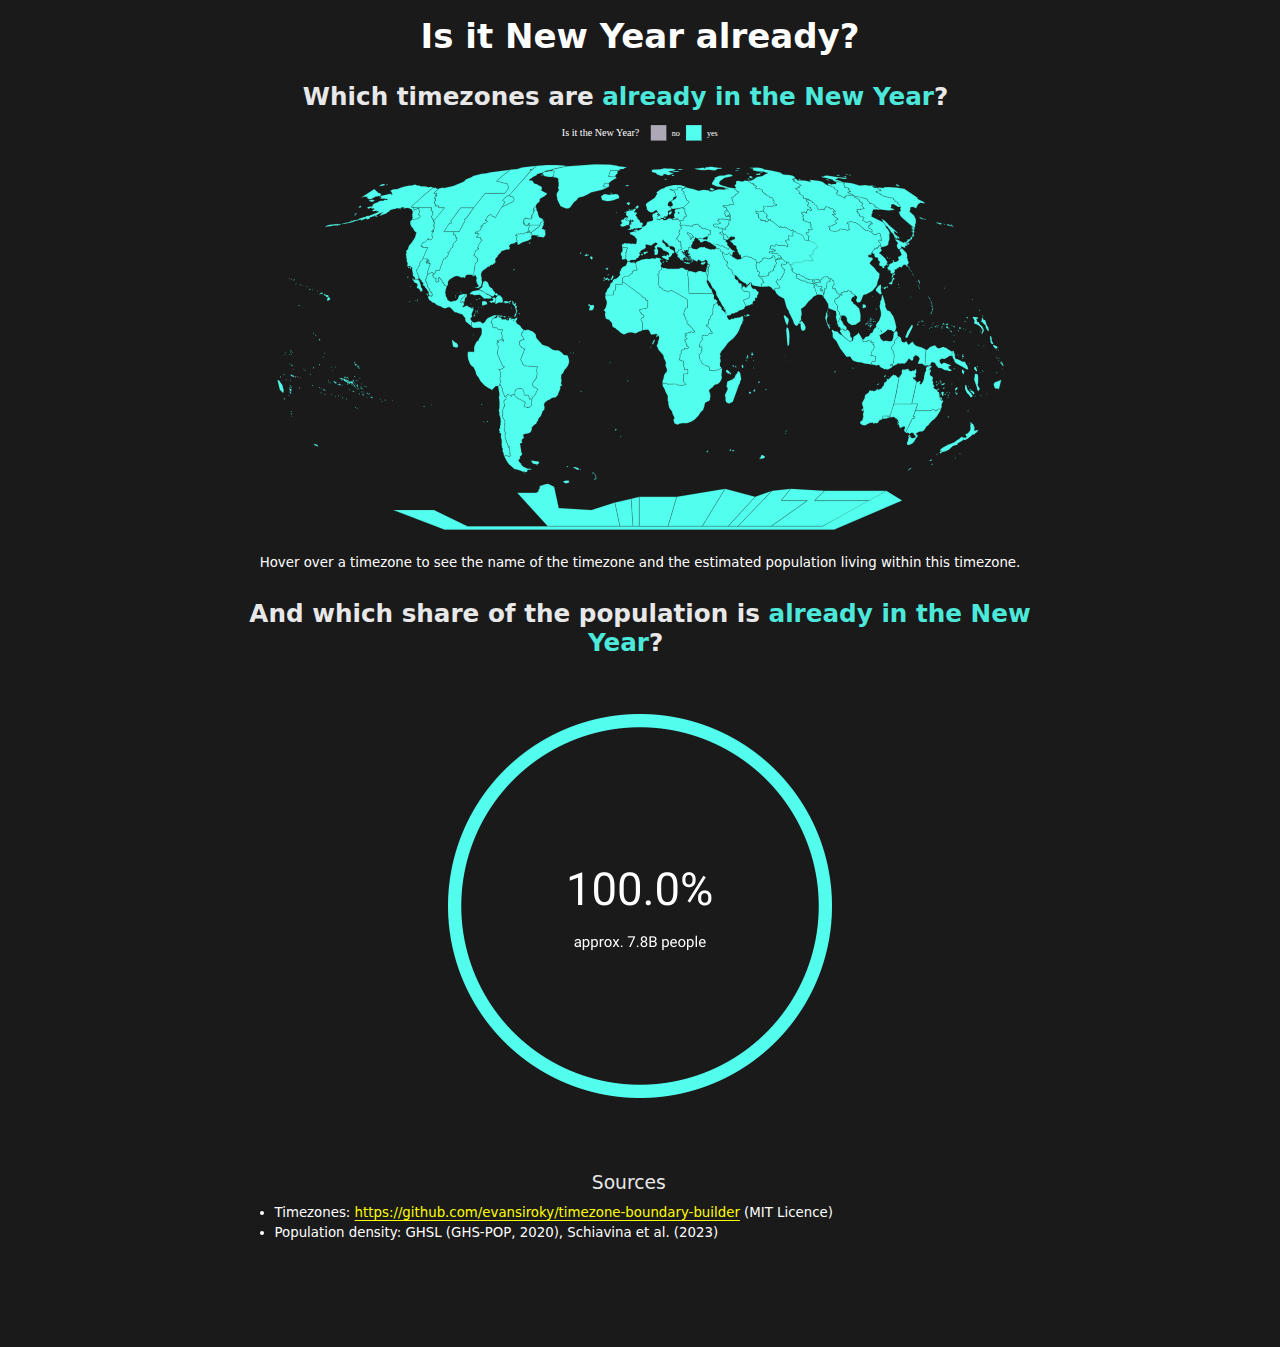
==== commit 0fbad146: "set panel.grid to blank (ggiraph issue)" ====
--- a/docs/index.html
+++ b/docs/index.html
@@ -77,7 +77,7 @@
 <div class="cell">
 <div class="cell-output-display">
 <div class="girafe html-widget html-fill-item" id="htmlwidget-8c1389447d69ef04b150" style="width:100%;height:352px;"></div>
-<script type="application/json" data-for="htmlwidget-8c1389447d69ef04b150">{"x":{"html":"<?xml version=\"1.0\" encoding=\"UTF-8\"?>\n<svg xmlns='http://www.w3.org/2000/svg' xmlns:xlink='http://www.w3.org/1999/xlink' class='ggiraph-svg' role='graphics-document' id='svg_0c527698_a81c_4f6c_a300_d6ba13a22623' viewBox='0 0 864 468'>\n <defs id='svg_0c527698_a81c_4f6c_a300_d6ba13a22623_defs'>\n  <clipPath id='svg_0c527698_a81c_4f6c_a300_d6ba13a22623_c1'>\n   <rect x='0' y='0' width='864' height='468'/>\n  <\/clipPath>\n  <clipPath id='svg_0c527698_a81c_4f6c_a300_d6ba13a22623_c2'>\n   <rect x='0' y='5.26' width='864' height='457.47'/>\n  <\/clipPath>\n  <clipPath id='svg_0c527698_a81c_4f6c_a300_d6ba13a22623_c3'>\n   <rect x='0' y='28.21' width='864' height='434.52'/>\n  <\/clipPath>\n <\/defs>\n <g id='svg_0c527698_a81c_4f6c_a300_d6ba13a22623_rootg' class='ggiraph-svg-rootg'>\n  <g clip-path='url(#svg_0c527698_a81c_4f6c_a300_d6ba13a22623_c1)'>\n   <rect x='0' y='0' width='864' height='468' fill='#1A1A1A' fill-opacity='1' stroke='#1A1A1A' stroke-opacity='1' stroke-width='0.75' stroke-linejoin='round' stroke-linecap='round' class='ggiraph-svg-bg'/>\n  <\/g>\n  <g clip-path='url(#svg_0c527698_a81c_4f6c_a300_d6ba13a22623_c2)'>\n   <rect x='0' y='5.26' width='864' height='457.47' fill='#1A1A1A' fill-opacity='1' stroke='#1A1A1A' stroke-opacity='1' stroke-width='0.75' stroke-linejoin='round' stroke-linecap='round'/>\n  <\/g>\n  <g clip-path='url(#svg_0c527698_a81c_4f6c_a300_d6ba13a22623_c3)'>\n   <rect x='0' y='28.21' width='864' height='434.52' fill='none' stroke='none'/>\n   <polyline points='81.71,462.74 81.71,460.87 81.71,456.17 81.71,451.47 81.71,446.77 81.71,442.07 81.71,437.37 81.71,432.67 81.71,427.97 81.71,423.27 81.71,418.57 81.71,413.87 81.71,409.17 81.71,404.47 81.71,399.77 81.71,395.07 81.71,390.36 81.71,385.66 81.71,380.96 81.71,376.26 81.71,371.56 81.71,366.86 81.71,362.16 81.71,357.46 81.71,352.76 81.71,348.06 81.71,343.36 81.71,338.66 81.71,333.96 81.71,329.26 81.71,324.56 81.71,319.86 81.71,315.16 81.71,310.45 81.71,305.75 81.71,301.05 81.71,296.35 81.71,291.65 81.71,286.95 81.71,282.25 81.71,277.55 81.71,272.85 81.71,268.15 81.71,263.45 81.71,258.75 81.71,254.05 81.71,249.35 81.71,244.65 81.71,239.95 81.71,235.24 81.71,230.54 81.71,225.84 81.71,221.14 81.71,216.44 81.71,211.74 81.71,207.04 81.71,202.34 81.71,197.64 81.71,192.94 81.71,188.24 81.71,183.54 81.71,178.84 81.71,174.14 81.71,169.44 81.71,164.74 81.71,160.04 81.71,155.33 81.71,150.63 81.71,145.93 81.71,141.23 81.71,136.53 81.71,131.83 81.71,127.13 81.71,122.43 81.71,117.73 81.71,113.03 81.71,108.33 81.71,103.63 81.71,98.93 81.71,94.23 81.71,89.53 81.71,84.83 81.71,80.13 81.71,75.42 81.71,70.72 81.71,66.02 81.71,61.32 81.71,56.62 81.71,51.92 81.71,47.22 81.71,42.52 81.71,37.82 81.71,33.12 81.71,28.42 81.71,28.21' fill='none' stroke='#CCCCCC' stroke-opacity='1' stroke-width='0.53' stroke-dasharray='1,3' stroke-linejoin='round' stroke-linecap='round'/>\n   <polyline points='198.05,462.74 198.05,460.87 198.05,456.17 198.05,451.47 198.05,446.77 198.05,442.07 198.05,437.37 198.05,432.67 198.05,427.97 198.05,423.27 198.05,418.57 198.05,413.87 198.05,409.17 198.05,404.47 198.05,399.77 198.05,395.07 198.05,390.36 198.05,385.66 198.05,380.96 198.05,376.26 198.05,371.56 198.05,366.86 198.05,362.16 198.05,357.46 198.05,352.76 198.05,348.06 198.05,343.36 198.05,338.66 198.05,333.96 198.05,329.26 198.05,324.56 198.05,319.86 198.05,315.16 198.05,310.45 198.05,305.75 198.05,301.05 198.05,296.35 198.05,291.65 198.05,286.95 198.05,282.25 198.05,277.55 198.05,272.85 198.05,268.15 198.05,263.45 198.05,258.75 198.05,254.05 198.05,249.35 198.05,244.65 198.05,239.95 198.05,235.24 198.05,230.54 198.05,225.84 198.05,221.14 198.05,216.44 198.05,211.74 198.05,207.04 198.05,202.34 198.05,197.64 198.05,192.94 198.05,188.24 198.05,183.54 198.05,178.84 198.05,174.14 198.05,169.44 198.05,164.74 198.05,160.04 198.05,155.33 198.05,150.63 198.05,145.93 198.05,141.23 198.05,136.53 198.05,131.83 198.05,127.13 198.05,122.43 198.05,117.73 198.05,113.03 198.05,108.33 198.05,103.63 198.05,98.93 198.05,94.23 198.05,89.53 198.05,84.83 198.05,80.13 198.05,75.42 198.05,70.72 198.05,66.02 198.05,61.32 198.05,56.62 198.05,51.92 198.05,47.22 198.05,42.52 198.05,37.82 198.05,33.12 198.05,28.42 198.05,28.21' fill='none' stroke='#CCCCCC' stroke-opacity='1' stroke-width='0.53' stroke-dasharray='1,3' stroke-linejoin='round' stroke-linecap='round'/>\n   <polyline points='314.39,462.74 314.39,460.87 314.39,456.17 314.39,451.47 314.39,446.77 314.39,442.07 314.39,437.37 314.39,432.67 314.39,427.97 314.39,423.27 314.39,418.57 314.39,413.87 314.39,409.17 314.39,404.47 314.39,399.77 314.39,395.07 314.39,390.36 314.39,385.66 314.39,380.96 314.39,376.26 314.39,371.56 314.39,366.86 314.39,362.16 314.39,357.46 314.39,352.76 314.39,348.06 314.39,343.36 314.39,338.66 314.39,333.96 314.39,329.26 314.39,324.56 314.39,319.86 314.39,315.16 314.39,310.45 314.39,305.75 314.39,301.05 314.39,296.35 314.39,291.65 314.39,286.95 314.39,282.25 314.39,277.55 314.39,272.85 314.39,268.15 314.39,263.45 314.39,258.75 314.39,254.05 314.39,249.35 314.39,244.65 314.39,239.95 314.39,235.24 314.39,230.54 314.39,225.84 314.39,221.14 314.39,216.44 314.39,211.74 314.39,207.04 314.39,202.34 314.39,197.64 314.39,192.94 314.39,188.24 314.39,183.54 314.39,178.84 314.39,174.14 314.39,169.44 314.39,164.74 314.39,160.04 314.39,155.33 314.39,150.63 314.39,145.93 314.39,141.23 314.39,136.53 314.39,131.83 314.39,127.13 314.39,122.43 314.39,117.73 314.39,113.03 314.39,108.33 314.39,103.63 314.39,98.93 314.39,94.23 314.39,89.53 314.39,84.83 314.39,80.13 314.39,75.42 314.39,70.72 314.39,66.02 314.39,61.32 314.39,56.62 314.39,51.92 314.39,47.22 314.39,42.52 314.39,37.82 314.39,33.12 314.39,28.42 314.39,28.21' fill='none' stroke='#CCCCCC' stroke-opacity='1' stroke-width='0.53' stroke-dasharray='1,3' stroke-linejoin='round' stroke-linecap='round'/>\n   <polyline points='430.73,462.74 430.73,460.87 430.73,456.17 430.73,451.47 430.73,446.77 430.73,442.07 430.73,437.37 430.73,432.67 430.73,427.97 430.73,423.27 430.73,418.57 430.73,413.87 430.73,409.17 430.73,404.47 430.73,399.77 430.73,395.07 430.73,390.36 430.73,385.66 430.73,380.96 430.73,376.26 430.73,371.56 430.73,366.86 430.73,362.16 430.73,357.46 430.73,352.76 430.73,348.06 430.73,343.36 430.73,338.66 430.73,333.96 430.73,329.26 430.73,324.56 430.73,319.86 430.73,315.16 430.73,310.45 430.73,305.75 430.73,301.05 430.73,296.35 430.73,291.65 430.73,286.95 430.73,282.25 430.73,277.55 430.73,272.85 430.73,268.15 430.73,263.45 430.73,258.75 430.73,254.05 430.73,249.35 430.73,244.65 430.73,239.95 430.73,235.24 430.73,230.54 430.73,225.84 430.73,221.14 430.73,216.44 430.73,211.74 430.73,207.04 430.73,202.34 430.73,197.64 430.73,192.94 430.73,188.24 430.73,183.54 430.73,178.84 430.73,174.14 430.73,169.44 430.73,164.74 430.73,160.04 430.73,155.33 430.73,150.63 430.73,145.93 430.73,141.23 430.73,136.53 430.73,131.83 430.73,127.13 430.73,122.43 430.73,117.73 430.73,113.03 430.73,108.33 430.73,103.63 430.73,98.93 430.73,94.23 430.73,89.53 430.73,84.83 430.73,80.13 430.73,75.42 430.73,70.72 430.73,66.02 430.73,61.32 430.73,56.62 430.73,51.92 430.73,47.22 430.73,42.52 430.73,37.82 430.73,33.12 430.73,28.42 430.73,28.21' fill='none' stroke='#CCCCCC' stroke-opacity='1' stroke-width='0.53' stroke-dasharray='1,3' stroke-linejoin='round' stroke-linecap='round'/>\n   <polyline points='547.07,462.74 547.07,460.87 547.07,456.17 547.07,451.47 547.07,446.77 547.07,442.07 547.07,437.37 547.07,432.67 547.07,427.97 547.07,423.27 547.07,418.57 547.07,413.87 547.07,409.17 547.07,404.47 547.07,399.77 547.07,395.07 547.07,390.36 547.07,385.66 547.07,380.96 547.07,376.26 547.07,371.56 547.07,366.86 547.07,362.16 547.07,357.46 547.07,352.76 547.07,348.06 547.07,343.36 547.07,338.66 547.07,333.96 547.07,329.26 547.07,324.56 547.07,319.86 547.07,315.16 547.07,310.45 547.07,305.75 547.07,301.05 547.07,296.35 547.07,291.65 547.07,286.95 547.07,282.25 547.07,277.55 547.07,272.85 547.07,268.15 547.07,263.45 547.07,258.75 547.07,254.05 547.07,249.35 547.07,244.65 547.07,239.95 547.07,235.24 547.07,230.54 547.07,225.84 547.07,221.14 547.07,216.44 547.07,211.74 547.07,207.04 547.07,202.34 547.07,197.64 547.07,192.94 547.07,188.24 547.07,183.54 547.07,178.84 547.07,174.14 547.07,169.44 547.07,164.74 547.07,160.04 547.07,155.33 547.07,150.63 547.07,145.93 547.07,141.23 547.07,136.53 547.07,131.83 547.07,127.13 547.07,122.43 547.07,117.73 547.07,113.03 547.07,108.33 547.07,103.63 547.07,98.93 547.07,94.23 547.07,89.53 547.07,84.83 547.07,80.13 547.07,75.42 547.07,70.72 547.07,66.02 547.07,61.32 547.07,56.62 547.07,51.92 547.07,47.22 547.07,42.52 547.07,37.82 547.07,33.12 547.07,28.42 547.07,28.21' fill='none' stroke='#CCCCCC' stroke-opacity='1' stroke-width='0.53' stroke-dasharray='1,3' stroke-linejoin='round' stroke-linecap='round'/>\n   <polyline points='663.41,462.74 663.41,460.87 663.41,456.17 663.41,451.47 663.41,446.77 663.41,442.07 663.41,437.37 663.41,432.67 663.41,427.97 663.41,423.27 663.41,418.57 663.41,413.87 663.41,409.17 663.41,404.47 663.41,399.77 663.41,395.07 663.41,390.36 663.41,385.66 663.41,380.96 663.41,376.26 663.41,371.56 663.41,366.86 663.41,362.16 663.41,357.46 663.41,352.76 663.41,348.06 663.41,343.36 663.41,338.66 663.41,333.96 663.41,329.26 663.41,324.56 663.41,319.86 663.41,315.16 663.41,310.45 663.41,305.75 663.41,301.05 663.41,296.35 663.41,291.65 663.41,286.95 663.41,282.25 663.41,277.55 663.41,272.85 663.41,268.15 663.41,263.45 663.41,258.75 663.41,254.05 663.41,249.35 663.41,244.65 663.41,239.95 663.41,235.24 663.41,230.54 663.41,225.84 663.41,221.14 663.41,216.44 663.41,211.74 663.41,207.04 663.41,202.34 663.41,197.64 663.41,192.94 663.41,188.24 663.41,183.54 663.41,178.84 663.41,174.14 663.41,169.44 663.41,164.74 663.41,160.04 663.41,155.33 663.41,150.63 663.41,145.93 663.41,141.23 663.41,136.53 663.41,131.83 663.41,127.13 663.41,122.43 663.41,117.73 663.41,113.03 663.41,108.33 663.41,103.63 663.41,98.93 663.41,94.23 663.41,89.53 663.41,84.83 663.41,80.13 663.41,75.42 663.41,70.72 663.41,66.02 663.41,61.32 663.41,56.62 663.41,51.92 663.41,47.22 663.41,42.52 663.41,37.82 663.41,33.12 663.41,28.42 663.41,28.21' fill='none' stroke='#CCCCCC' stroke-opacity='1' stroke-width='0.53' stroke-dasharray='1,3' stroke-linejoin='round' stroke-linecap='round'/>\n   <polyline points='779.75,462.74 779.75,460.87 779.75,456.17 779.75,451.47 779.75,446.77 779.75,442.07 779.75,437.37 779.75,432.67 779.75,427.97 779.75,423.27 779.75,418.57 779.75,413.87 779.75,409.17 779.75,404.47 779.75,399.77 779.75,395.07 779.75,390.36 779.75,385.66 779.75,380.96 779.75,376.26 779.75,371.56 779.75,366.86 779.75,362.16 779.75,357.46 779.75,352.76 779.75,348.06 779.75,343.36 779.75,338.66 779.75,333.96 779.75,329.26 779.75,324.56 779.75,319.86 779.75,315.16 779.75,310.45 779.75,305.75 779.75,301.05 779.75,296.35 779.75,291.65 779.75,286.95 779.75,282.25 779.75,277.55 779.75,272.85 779.75,268.15 779.75,263.45 779.75,258.75 779.75,254.05 779.75,249.35 779.75,244.65 779.75,239.95 779.75,235.24 779.75,230.54 779.75,225.84 779.75,221.14 779.75,216.44 779.75,211.74 779.75,207.04 779.75,202.34 779.75,197.64 779.75,192.94 779.75,188.24 779.75,183.54 779.75,178.84 779.75,174.14 779.75,169.44 779.75,164.74 779.75,160.04 779.75,155.33 779.75,150.63 779.75,145.93 779.75,141.23 779.75,136.53 779.75,131.83 779.75,127.13 779.75,122.43 779.75,117.73 779.75,113.03 779.75,108.33 779.75,103.63 779.75,98.93 779.75,94.23 779.75,89.53 779.75,84.83 779.75,80.13 779.75,75.42 779.75,70.72 779.75,66.02 779.75,61.32 779.75,56.62 779.75,51.92 779.75,47.22 779.75,42.52 779.75,37.82 779.75,33.12 779.75,28.42 779.75,28.21' fill='none' stroke='#CCCCCC' stroke-opacity='1' stroke-width='0.53' stroke-dasharray='1,3' stroke-linejoin='round' stroke-linecap='round'/>\n   <polyline points='0.00,358.64 2.97,358.64 12.38,358.64 21.78,358.64 31.18,358.64 40.58,358.64 49.98,358.64 59.38,358.64 68.78,358.64 78.18,358.64 87.58,358.64 96.99,358.64 106.39,358.64 115.79,358.64 125.19,358.64 134.59,358.64 143.99,358.64 153.39,358.64 162.79,358.64 172.20,358.64 181.60,358.64 191.00,358.64 200.40,358.64 209.80,358.64 219.20,358.64 228.60,358.64 238.00,358.64 247.41,358.64 256.81,358.64 266.21,358.64 275.61,358.64 285.01,358.64 294.41,358.64 303.81,358.64 313.21,358.64 322.61,358.64 332.02,358.64 341.42,358.64 350.82,358.64 360.22,358.64 369.62,358.64 379.02,358.64 388.42,358.64 397.82,358.64 407.23,358.64 416.63,358.64 426.03,358.64 435.43,358.64 444.83,358.64 454.23,358.64 463.63,358.64 473.03,358.64 482.44,358.64 491.84,358.64 501.24,358.64 510.64,358.64 520.04,358.64 529.44,358.64 538.84,358.64 548.24,358.64 557.64,358.64 567.05,358.64 576.45,358.64 585.85,358.64 595.25,358.64 604.65,358.64 614.05,358.64 623.45,358.64 632.85,358.64 642.26,358.64 651.66,358.64 661.06,358.64 670.46,358.64 679.86,358.64 689.26,358.64 698.66,358.64 708.06,358.64 717.46,358.64 726.87,358.64 736.27,358.64 745.67,358.64 755.07,358.64 764.47,358.64 773.87,358.64 783.27,358.64 792.67,358.64 802.08,358.64 811.48,358.64 820.88,358.64 830.28,358.64 839.68,358.64 849.08,358.64 858.48,358.64 864.00,358.64' fill='none' stroke='#CCCCCC' stroke-opacity='1' stroke-width='0.53' stroke-dasharray='1,3' stroke-linejoin='round' stroke-linecap='round'/>\n   <polyline points='0.00,242.30 2.97,242.30 12.38,242.30 21.78,242.30 31.18,242.30 40.58,242.30 49.98,242.30 59.38,242.30 68.78,242.30 78.18,242.30 87.58,242.30 96.99,242.30 106.39,242.30 115.79,242.30 125.19,242.30 134.59,242.30 143.99,242.30 153.39,242.30 162.79,242.30 172.20,242.30 181.60,242.30 191.00,242.30 200.40,242.30 209.80,242.30 219.20,242.30 228.60,242.30 238.00,242.30 247.41,242.30 256.81,242.30 266.21,242.30 275.61,242.30 285.01,242.30 294.41,242.30 303.81,242.30 313.21,242.30 322.61,242.30 332.02,242.30 341.42,242.30 350.82,242.30 360.22,242.30 369.62,242.30 379.02,242.30 388.42,242.30 397.82,242.30 407.23,242.30 416.63,242.30 426.03,242.30 435.43,242.30 444.83,242.30 454.23,242.30 463.63,242.30 473.03,242.30 482.44,242.30 491.84,242.30 501.24,242.30 510.64,242.30 520.04,242.30 529.44,242.30 538.84,242.30 548.24,242.30 557.64,242.30 567.05,242.30 576.45,242.30 585.85,242.30 595.25,242.30 604.65,242.30 614.05,242.30 623.45,242.30 632.85,242.30 642.26,242.30 651.66,242.30 661.06,242.30 670.46,242.30 679.86,242.30 689.26,242.30 698.66,242.30 708.06,242.30 717.46,242.30 726.87,242.30 736.27,242.30 745.67,242.30 755.07,242.30 764.47,242.30 773.87,242.30 783.27,242.30 792.67,242.30 802.08,242.30 811.48,242.30 820.88,242.30 830.28,242.30 839.68,242.30 849.08,242.30 858.48,242.30 864.00,242.30' fill='none' stroke='#CCCCCC' stroke-opacity='1' stroke-width='0.53' stroke-dasharray='1,3' stroke-linejoin='round' stroke-linecap='round'/>\n   <polyline points='0.00,125.96 2.97,125.96 12.38,125.96 21.78,125.96 31.18,125.96 40.58,125.96 49.98,125.96 59.38,125.96 68.78,125.96 78.18,125.96 87.58,125.96 96.99,125.96 106.39,125.96 115.79,125.96 125.19,125.96 134.59,125.96 143.99,125.96 153.39,125.96 162.79,125.96 172.20,125.96 181.60,125.96 191.00,125.96 200.40,125.96 209.80,125.96 219.20,125.96 228.60,125.96 238.00,125.96 247.41,125.96 256.81,125.96 266.21,125.96 275.61,125.96 285.01,125.96 294.41,125.96 303.81,125.96 313.21,125.96 322.61,125.96 332.02,125.96 341.42,125.96 350.82,125.96 360.22,125.96 369.62,125.96 379.02,125.96 388.42,125.96 397.82,125.96 407.23,125.96 416.63,125.96 426.03,125.96 435.43,125.96 444.83,125.96 454.23,125.96 463.63,125.96 473.03,125.96 482.44,125.96 491.84,125.96 501.24,125.96 510.64,125.96 520.04,125.96 529.44,125.96 538.84,125.96 548.24,125.96 557.64,125.96 567.05,125.96 576.45,125.96 585.85,125.96 595.25,125.96 604.65,125.96 614.05,125.96 623.45,125.96 632.85,125.96 642.26,125.96 651.66,125.96 661.06,125.96 670.46,125.96 679.86,125.96 689.26,125.96 698.66,125.96 708.06,125.96 717.46,125.96 726.87,125.96 736.27,125.96 745.67,125.96 755.07,125.96 764.47,125.96 773.87,125.96 783.27,125.96 792.67,125.96 802.08,125.96 811.48,125.96 820.88,125.96 830.28,125.96 839.68,125.96 849.08,125.96 858.48,125.96 864.00,125.96' fill='none' stroke='#CCCCCC' stroke-opacity='1' stroke-width='0.53' stroke-dasharray='1,3' stroke-linejoin='round' stroke-linecap='round'/>\n   <path id='svg_0c527698_a81c_4f6c_a300_d6ba13a22623_e1' d='M 409.676640 439.374186 L 423.917576 439.374186 L 421.938066 409.489113 L 404.194888 413.640419 L 409.676640 439.374186 Z ' fill='#ADA8B6' fill-opacity='1' fill-rule='evenodd' stroke='#1A1A1A' stroke-opacity='1' stroke-width='0.21' stroke-linejoin='round' stroke-linecap='butt' title='&amp;lt;b&amp;gt;Timezone:&amp;lt;/b&amp;gt; Etc/UTC &amp;lt;br&amp;gt; &amp;lt;b&amp;gt;Population:&amp;lt;/b&amp;gt; 0'/>\n   <path id='svg_0c527698_a81c_4f6c_a300_d6ba13a22623_e2' d='M 423.816971 230.112022 L 422.024626 229.737299 L 418.531951 230.146058 L 414.485496 231.906781 L 413.637769 231.910504 L 410.077990 229.895595 L 407.962524 227.623260 L 406.788507 227.037308 L 404.868894 225.164590 L 401.850601 223.780954 L 401.774670 222.646173 L 401.258643 222.252982 L 401.121242 219.679816 L 400.877684 219.204502 L 400.074319 219.047723 L 400.097891 218.037369 L 398.803831 217.260944 L 398.109238 215.984316 L 397.598558 215.844327 L 396.956339 216.344091 L 396.696273 215.751220 L 395.148717 215.305060 L 394.327778 214.514971 L 393.624423 211.290420 L 393.611277 208.918734 L 393.953963 208.468058 L 393.733733 207.438613 L 393.012466 206.269141 L 392.462632 206.277329 L 392.097623 205.730616 L 394.277339 203.039726 L 395.497545 198.176480 L 395.272704 195.335148 L 394.548656 194.277591 L 393.551156 190.866756 L 393.966005 190.619525 L 394.218094 189.204492 L 402.724814 189.198161 L 402.576771 185.325073 L 403.744176 184.333800 L 404.978230 183.928032 L 405.119172 177.593599 L 412.233140 177.592907 L 412.291963 174.321547 L 433.242405 189.746534 L 433.241028 190.692745 L 434.178662 191.041316 L 434.608224 191.783430 L 435.507398 191.731543 L 435.857116 192.454092 L 436.523655 192.272955 L 437.757682 192.935904 L 437.463177 194.625925 L 437.856259 195.008306 L 439.954329 194.654624 L 439.850191 201.495818 L 439.162914 203.209971 L 438.331921 204.077187 L 433.581577 204.275359 L 432.831116 205.014653 L 431.233861 204.967930 L 431.159237 205.352343 L 431.105933 206.197949 L 432.041268 208.192934 L 433.530182 209.044274 L 432.891623 209.012196 L 432.889764 209.685670 L 434.803199 210.926377 L 435.325007 210.623219 L 435.673250 211.375514 L 435.238282 211.568750 L 435.990435 212.675673 L 435.121747 213.865573 L 433.892142 213.724604 L 433.237754 214.223606 L 432.479147 215.664121 L 432.427394 216.472901 L 433.693443 217.422003 L 433.656229 218.548767 L 434.249087 219.664469 L 434.182942 225.651191 L 434.695531 226.650789 L 434.303374 226.763192 L 434.399143 227.265252 L 433.402566 227.616927 L 432.968573 228.333810 L 431.463462 228.407722 L 426.507778 230.936609 L 423.816971 230.112022 Z ' fill='#ADA8B6' fill-opacity='1' fill-rule='evenodd' stroke='#1A1A1A' stroke-opacity='1' stroke-width='0.21' stroke-linejoin='round' stroke-linecap='butt' title='&amp;lt;b&amp;gt;Timezone:&amp;lt;/b&amp;gt; Africa/Abidjan &amp;lt;br&amp;gt; &amp;lt;b&amp;gt;Population:&amp;lt;/b&amp;gt; 152,046,849'/>\n   <path id='svg_0c527698_a81c_4f6c_a300_d6ba13a22623_e3' d='M 400.324040 78.595441 L 400.975582 78.777421 L 401.028557 79.165473 L 400.185171 79.463975 L 399.442168 79.204104 L 399.577697 78.788131 L 400.324040 78.595441 Z ' fill='#ADA8B6' fill-opacity='1' fill-rule='evenodd' stroke='#1A1A1A' stroke-opacity='1' stroke-width='0.21' stroke-linejoin='round' stroke-linecap='butt' title='&amp;lt;b&amp;gt;Timezone:&amp;lt;/b&amp;gt; Africa/Abidjan &amp;lt;br&amp;gt; &amp;lt;b&amp;gt;Population:&amp;lt;/b&amp;gt; 152,046,849'/>\n   <path id='svg_0c527698_a81c_4f6c_a300_d6ba13a22623_e4' d='M 392.532352 87.180362 L 390.580414 86.808719 L 389.171419 82.662002 L 392.338809 80.230756 L 394.019885 80.078312 L 397.603734 80.781489 L 400.583822 80.694960 L 400.335795 80.202055 L 400.952903 79.874838 L 401.813219 80.013573 L 401.867877 80.581894 L 404.677579 79.940158 L 407.460043 80.415336 L 408.918700 82.484239 L 409.007160 83.572946 L 408.601089 84.165666 L 409.195818 84.410948 L 409.105117 84.834571 L 407.818014 84.856029 L 402.863708 86.764783 L 399.118159 87.678685 L 395.759411 87.911498 L 392.532352 87.180362 Z ' fill='#ADA8B6' fill-opacity='1' fill-rule='evenodd' stroke='#1A1A1A' stroke-opacity='1' stroke-width='0.21' stroke-linejoin='round' stroke-linecap='butt' title='&amp;lt;b&amp;gt;Timezone:&amp;lt;/b&amp;gt; Africa/Abidjan &amp;lt;br&amp;gt; &amp;lt;b&amp;gt;Population:&amp;lt;/b&amp;gt; 152,046,849'/>\n   <path id='svg_0c527698_a81c_4f6c_a300_d6ba13a22623_e5' d='M 407.641156 54.562932 L 409.554589 54.584115 L 410.271375 54.921113 L 409.357626 55.241001 L 407.781230 55.135012 L 407.146564 55.946393 L 407.318342 57.718320 L 404.862046 60.117745 L 405.159483 61.382070 L 402.226293 61.523239 L 397.303698 61.116173 L 399.584024 54.360596 L 407.641156 54.562932 Z ' fill='#ADA8B6' fill-opacity='1' fill-rule='evenodd' stroke='#1A1A1A' stroke-opacity='1' stroke-width='0.21' stroke-linejoin='round' stroke-linecap='butt' title='&amp;lt;b&amp;gt;Timezone:&amp;lt;/b&amp;gt; Africa/Abidjan &amp;lt;br&amp;gt; &amp;lt;b&amp;gt;Population:&amp;lt;/b&amp;gt; 152,046,849'/>\n   <path id='svg_0c527698_a81c_4f6c_a300_d6ba13a22623_e6' d='M 447.211716 237.589501 L 447.579301 238.006983 L 447.454833 238.766806 L 445.639227 242.505974 L 444.915067 242.801291 L 444.604138 241.290851 L 446.599797 237.697121 L 447.211716 237.589501 Z ' fill='#ADA8B6' fill-opacity='1' fill-rule='evenodd' stroke='#1A1A1A' stroke-opacity='1' stroke-width='0.21' stroke-linejoin='round' stroke-linecap='butt' title='&amp;lt;b&amp;gt;Timezone:&amp;lt;/b&amp;gt; Africa/Abidjan &amp;lt;br&amp;gt; &amp;lt;b&amp;gt;Population:&amp;lt;/b&amp;gt; 152,046,849'/>\n   <path id='svg_0c527698_a81c_4f6c_a300_d6ba13a22623_e7' d='M 398.913674 262.584967 L 398.722400 261.823469 L 399.377969 261.465118 L 399.797177 262.306249 L 398.913674 262.584967 Z ' fill='#ADA8B6' fill-opacity='1' fill-rule='evenodd' stroke='#1A1A1A' stroke-opacity='1' stroke-width='0.21' stroke-linejoin='round' stroke-linecap='butt' title='&amp;lt;b&amp;gt;Timezone:&amp;lt;/b&amp;gt; Africa/Abidjan &amp;lt;br&amp;gt; &amp;lt;b&amp;gt;Population:&amp;lt;/b&amp;gt; 152,046,849'/>\n   <path id='svg_0c527698_a81c_4f6c_a300_d6ba13a22623_e8' d='M 418.221902 282.684985 L 417.698887 282.035479 L 418.386721 281.378507 L 418.938014 282.135020 L 418.221902 282.684985 Z ' fill='#ADA8B6' fill-opacity='1' fill-rule='evenodd' stroke='#1A1A1A' stroke-opacity='1' stroke-width='0.21' stroke-linejoin='round' stroke-linecap='butt' title='&amp;lt;b&amp;gt;Timezone:&amp;lt;/b&amp;gt; Africa/Abidjan &amp;lt;br&amp;gt; &amp;lt;b&amp;gt;Population:&amp;lt;/b&amp;gt; 152,046,849'/>\n   <path id='svg_0c527698_a81c_4f6c_a300_d6ba13a22623_e9' d='M 410.532795 343.184178 L 409.933263 342.526981 L 410.569544 341.975793 L 411.289779 342.685131 L 410.532795 343.184178 Z ' fill='#ADA8B6' fill-opacity='1' fill-rule='evenodd' stroke='#1A1A1A' stroke-opacity='1' stroke-width='0.21' stroke-linejoin='round' stroke-linecap='butt' title='&amp;lt;b&amp;gt;Timezone:&amp;lt;/b&amp;gt; Africa/Abidjan &amp;lt;br&amp;gt; &amp;lt;b&amp;gt;Population:&amp;lt;/b&amp;gt; 152,046,849'/>\n   <path id='svg_0c527698_a81c_4f6c_a300_d6ba13a22623_e10' d='M 405.923916 335.118835 L 405.154660 335.935133 L 404.138203 335.056794 L 405.492244 334.021713 L 406.105662 334.446224 L 405.923916 335.118835 Z ' fill='#ADA8B6' fill-opacity='1' fill-rule='evenodd' stroke='#1A1A1A' stroke-opacity='1' stroke-width='0.21' stroke-linejoin='round' stroke-linecap='butt' title='&amp;lt;b&amp;gt;Timezone:&amp;lt;/b&amp;gt; Africa/Abidjan &amp;lt;br&amp;gt; &amp;lt;b&amp;gt;Population:&amp;lt;/b&amp;gt; 152,046,849'/>\n   <path id='svg_0c527698_a81c_4f6c_a300_d6ba13a22623_e11' d='M 514.510026 134.893686 L 514.183808 135.410189 L 514.516428 136.288084 L 514.033166 136.781884 L 513.310892 136.855021 L 513.083214 136.377764 L 510.653826 135.296990 L 507.220236 132.649937 L 504.446607 131.586414 L 503.584423 130.781003 L 500.990943 130.860718 L 500.198081 131.477189 L 499.330995 131.507885 L 498.488133 132.371902 L 497.513277 132.485414 L 496.151339 131.700967 L 496.346712 130.637017 L 494.097988 129.751447 L 494.200494 129.007468 L 496.404115 128.018631 L 496.523992 127.487952 L 499.289402 128.642212 L 499.811291 128.556356 L 500.608411 129.294509 L 500.893715 128.934154 L 502.030476 128.849960 L 504.054653 129.171811 L 504.035534 128.633610 L 504.819289 127.546477 L 503.717028 126.303031 L 505.349069 125.658185 L 504.959068 124.815996 L 505.072992 124.112549 L 505.858396 123.946403 L 505.970530 123.483212 L 507.747487 123.496861 L 507.991790 122.567472 L 507.117581 121.705991 L 507.266949 121.141908 L 507.790992 121.075869 L 506.924322 120.759298 L 507.865271 120.154840 L 507.390412 119.665226 L 507.507505 119.272441 L 506.908449 119.414320 L 503.780289 118.136910 L 503.341792 118.589576 L 502.024946 117.249975 L 500.541455 117.826097 L 499.322992 117.264928 L 498.530835 117.503147 L 497.971701 116.955331 L 497.780478 115.843699 L 497.202567 115.412404 L 495.443177 115.312609 L 495.466358 114.704040 L 494.966828 114.352923 L 495.585033 114.218985 L 495.520773 113.972042 L 494.146197 112.687786 L 492.947124 112.651023 L 492.473420 112.970910 L 491.444343 112.750946 L 491.517191 113.206451 L 491.058826 113.475719 L 488.878998 113.341962 L 488.251125 114.341288 L 488.464535 115.318382 L 487.680921 114.720530 L 486.125058 115.043136 L 485.614269 114.364015 L 485.027264 114.954865 L 483.988866 114.317416 L 483.229158 114.441762 L 483.127204 114.812516 L 483.016652 114.500323 L 482.098909 114.507034 L 481.961109 114.097285 L 479.211866 113.675596 L 476.621848 113.837883 L 475.988946 114.558948 L 475.556282 114.349969 L 475.189558 114.667354 L 475.176242 113.381463 L 474.213064 112.880696 L 475.490195 111.857457 L 475.418302 111.273156 L 474.264724 108.909265 L 475.992362 109.039706 L 477.798337 108.074389 L 477.925738 108.437321 L 478.391167 108.440669 L 477.850402 107.998838 L 478.105536 106.791560 L 479.868849 105.778247 L 479.119053 105.631765 L 479.346196 104.796544 L 480.174302 104.451787 L 481.082568 104.602809 L 482.006844 103.471042 L 481.264293 102.153679 L 480.707423 102.159173 L 480.878151 101.084032 L 479.764961 100.428668 L 480.526354 99.710317 L 479.791424 98.939698 L 479.301460 97.644037 L 480.537455 96.276320 L 477.956454 95.639223 L 477.172250 95.009634 L 478.828043 94.360739 L 479.380733 93.494448 L 483.865241 89.643682 L 484.627153 88.311667 L 481.432543 86.426938 L 482.233730 85.665471 L 481.218962 85.003498 L 481.093238 84.186013 L 480.217720 83.849798 L 480.175059 83.557992 L 480.602120 83.460535 L 480.029327 83.122146 L 480.307780 82.466588 L 480.031755 82.299682 L 480.629894 82.049236 L 478.224271 79.512289 L 479.429835 77.910664 L 478.097201 77.057318 L 476.933867 76.798946 L 476.413385 76.072241 L 476.828699 75.377324 L 476.188316 75.280200 L 478.495500 74.212434 L 478.445775 73.725171 L 479.855491 73.927696 L 479.528810 73.440354 L 479.875603 73.056924 L 481.100042 72.696714 L 485.139931 73.887430 L 489.027076 74.544728 L 494.730523 76.421305 L 500.346561 75.381372 L 505.182578 75.972043 L 506.101130 76.311136 L 506.857581 77.145568 L 509.926044 77.106059 L 512.185581 75.865214 L 516.608864 74.761552 L 522.252019 75.251157 L 524.106846 74.812739 L 522.825053 74.208861 L 522.820569 73.854307 L 523.327329 73.684145 L 525.692155 74.309287 L 527.103534 75.314730 L 525.563695 74.118585 L 522.110996 72.866852 L 514.395310 71.933508 L 509.391762 69.656205 L 509.161358 68.566159 L 509.887586 66.988395 L 511.218053 65.789371 L 510.512013 65.162267 L 511.576432 64.727851 L 512.246791 63.974218 L 512.075581 62.484448 L 515.247232 61.175351 L 515.675153 60.666964 L 518.695027 60.122792 L 522.289923 60.062410 L 527.073950 58.711787 L 529.813678 58.930058 L 531.612674 59.706564 L 531.676794 60.148821 L 531.092748 60.775580 L 522.518930 62.790096 L 520.582723 64.417789 L 519.656473 64.753833 L 517.813986 66.638094 L 517.024902 68.141705 L 517.253322 68.980546 L 517.973368 69.647862 L 520.462980 70.935923 L 523.992449 71.747285 L 526.427951 72.759103 L 533.881218 73.921602 L 534.454891 74.607543 L 533.844274 75.040958 L 534.064594 75.380831 L 535.504539 75.540226 L 536.212018 76.020479 L 535.969182 76.717825 L 536.433837 77.316848 L 537.617413 77.345726 L 538.146589 77.781943 L 537.500760 77.976619 L 538.176155 78.341535 L 537.097240 79.030273 L 537.311386 79.550541 L 534.995558 80.501020 L 535.043485 81.035420 L 534.733018 80.973678 L 534.485635 81.509036 L 534.689403 81.797193 L 533.286430 82.191169 L 532.496954 83.662034 L 532.050642 83.869024 L 531.201334 83.518701 L 530.509438 84.121779 L 530.863527 84.418940 L 530.560929 84.797134 L 531.612895 85.697559 L 531.333077 86.092049 L 531.631114 88.046779 L 532.857386 89.115887 L 533.261915 91.101779 L 532.559605 91.478795 L 528.737872 91.414697 L 528.339801 91.597686 L 528.398866 92.164784 L 526.705842 92.262269 L 526.453676 92.915618 L 524.425482 92.637772 L 524.454191 92.979723 L 524.179232 92.944580 L 522.581877 92.394643 L 522.605575 92.739392 L 521.918984 92.651880 L 521.925352 92.982922 L 521.064052 92.866626 L 521.116912 93.550074 L 522.254050 93.873745 L 522.376389 94.351179 L 524.775365 94.613744 L 525.108518 95.461234 L 524.751927 96.390851 L 526.097953 96.889516 L 526.493671 97.673626 L 526.225612 97.864763 L 526.527176 98.408190 L 525.544870 98.531785 L 525.215776 98.199149 L 524.859212 98.227280 L 524.891780 98.551323 L 523.629410 98.329851 L 523.036038 98.622846 L 523.023444 99.108378 L 523.836573 100.001425 L 523.434264 100.704886 L 522.687257 100.751209 L 523.103001 101.669644 L 523.842218 102.112566 L 523.729431 102.548867 L 523.330034 102.507558 L 523.374097 102.910090 L 524.607139 103.787491 L 524.136784 103.998442 L 524.442737 104.284123 L 525.065521 104.369962 L 525.734664 104.328249 L 525.733822 103.875123 L 526.758384 104.129126 L 526.561804 103.800281 L 526.845836 103.731244 L 526.183313 103.537417 L 526.771118 103.104500 L 526.647556 102.838912 L 527.018453 102.880097 L 526.854004 103.438139 L 527.201549 103.801402 L 527.746542 103.959569 L 527.421591 103.531465 L 528.040898 103.551150 L 527.736733 104.403638 L 528.549438 104.270368 L 529.718682 104.761917 L 529.364386 105.616308 L 528.167923 106.059813 L 529.282228 106.668554 L 529.197660 107.821005 L 529.700576 108.673283 L 528.882513 108.651435 L 528.640801 107.973076 L 528.418263 108.163569 L 527.391891 107.686767 L 526.881542 108.030723 L 525.310106 107.208480 L 524.709057 107.509337 L 524.763879 107.996901 L 523.948548 108.030919 L 523.583546 107.641652 L 522.031253 107.479579 L 521.282496 106.704163 L 520.607026 106.928669 L 520.734435 107.330828 L 518.510576 107.072128 L 518.093245 107.634305 L 517.842088 107.227137 L 516.146908 107.009618 L 516.939599 108.037669 L 515.697974 108.441255 L 515.496970 108.837815 L 516.034458 108.863465 L 517.032968 109.956265 L 517.991417 110.314663 L 518.493424 111.835938 L 518.202340 112.098940 L 517.372750 111.933746 L 516.881724 112.609044 L 516.205869 112.345724 L 515.277665 112.825462 L 514.114757 112.286518 L 513.871359 112.861323 L 511.674461 112.461318 L 511.203838 112.696761 L 510.840791 114.241085 L 511.816518 115.389403 L 512.861256 115.950774 L 513.830105 115.560177 L 514.368709 115.724274 L 514.377600 115.471573 L 515.607557 115.537439 L 516.598819 116.153922 L 516.594359 116.942859 L 517.559083 116.959252 L 517.719719 116.532442 L 518.692304 117.080952 L 519.411170 116.639677 L 519.921735 117.172289 L 520.981079 117.440943 L 521.000368 118.147933 L 520.298773 118.677749 L 520.392599 119.940796 L 521.015312 120.361545 L 520.490831 121.564883 L 519.211901 121.095991 L 518.568746 121.722264 L 517.844101 121.837590 L 518.273308 121.990166 L 517.609355 122.062474 L 517.519629 122.525780 L 519.210761 123.179073 L 519.276803 123.594043 L 520.532204 124.588379 L 521.271062 124.135554 L 521.634052 124.277070 L 521.064383 124.630506 L 522.138517 125.674078 L 522.444760 126.961646 L 521.413475 127.265976 L 521.717155 128.132306 L 521.432992 128.256833 L 522.643771 129.109167 L 523.984390 128.883148 L 524.182115 129.501717 L 524.804044 129.850035 L 524.419816 129.986493 L 523.822939 131.364312 L 524.928892 131.357041 L 525.313564 131.929277 L 525.071877 132.425378 L 526.055147 132.779485 L 525.888443 135.058254 L 528.588980 137.952928 L 527.344331 139.108976 L 527.124161 139.784332 L 526.476540 139.834791 L 524.532269 138.196327 L 524.210086 138.344021 L 522.044839 137.335061 L 522.236454 136.655047 L 519.653359 135.971182 L 518.546535 136.502694 L 516.074934 134.957903 L 514.510026 134.893686 Z M 522.447281 129.324182 L 522.805569 129.211134 L 521.979431 129.384627 L 522.447281 129.324182 Z ' fill='#ADA8B6' fill-opacity='1' fill-rule='evenodd' stroke='#1A1A1A' stroke-opacity='1' stroke-width='0.21' stroke-linejoin='round' stroke-linecap='butt' title='&amp;lt;b&amp;gt;Timezone:&amp;lt;/b&amp;gt; Europe/Moscow &amp;lt;br&amp;gt; &amp;lt;b&amp;gt;Population:&amp;lt;/b&amp;gt; 650,348,982'/>\n   <path id='svg_0c527698_a81c_4f6c_a300_d6ba13a22623_e12' d='M 509.554872 76.229669 L 507.259721 75.701570 L 506.826409 74.852301 L 506.957161 74.206029 L 507.666871 73.762153 L 509.117112 73.661333 L 511.890910 74.797362 L 511.067252 76.060263 L 509.554872 76.229669 Z ' fill='#ADA8B6' fill-opacity='1' fill-rule='evenodd' stroke='#1A1A1A' stroke-opacity='1' stroke-width='0.21' stroke-linejoin='round' stroke-linecap='butt' title='&amp;lt;b&amp;gt;Timezone:&amp;lt;/b&amp;gt; Europe/Moscow &amp;lt;br&amp;gt; &amp;lt;b&amp;gt;Population:&amp;lt;/b&amp;gt; 650,348,982'/>\n   <path id='svg_0c527698_a81c_4f6c_a300_d6ba13a22623_e13' d='M 505.736042 50.934933 L 506.012879 50.619408 L 508.133544 50.470928 L 510.473103 50.584433 L 511.189262 51.004641 L 515.844938 50.763298 L 517.294736 51.186394 L 513.377690 51.600780 L 514.865623 51.837331 L 518.457862 51.577122 L 519.851368 51.875590 L 520.342094 52.360230 L 519.039506 52.820790 L 515.755063 53.099287 L 514.406155 53.533263 L 514.159541 54.154942 L 511.552474 54.496480 L 505.473316 53.749114 L 501.311636 54.252999 L 495.610761 54.012230 L 489.784398 52.740049 L 493.265543 52.083851 L 496.101268 52.109373 L 497.974909 51.515256 L 500.349470 51.701252 L 500.818784 52.192078 L 501.796807 52.378616 L 502.125324 52.163510 L 501.429554 51.397341 L 505.736042 50.934933 Z ' fill='#ADA8B6' fill-opacity='1' fill-rule='evenodd' stroke='#1A1A1A' stroke-opacity='1' stroke-width='0.21' stroke-linejoin='round' stroke-linecap='butt' title='&amp;lt;b&amp;gt;Timezone:&amp;lt;/b&amp;gt; Europe/Moscow &amp;lt;br&amp;gt; &amp;lt;b&amp;gt;Population:&amp;lt;/b&amp;gt; 650,348,982'/>\n   <path id='svg_0c527698_a81c_4f6c_a300_d6ba13a22623_e14' d='M 487.646162 151.268083 L 486.820576 150.901332 L 487.493932 150.507037 L 486.450974 150.206500 L 486.736015 149.649955 L 485.932570 148.637516 L 486.308006 147.987010 L 484.201690 147.115962 L 484.315971 145.989221 L 485.294040 145.685160 L 485.134961 145.037662 L 484.584018 144.155621 L 483.498984 144.174728 L 483.598959 143.524736 L 483.166147 143.170809 L 483.536005 142.575310 L 482.495202 142.513099 L 483.155223 142.012108 L 483.593978 142.467350 L 483.574504 141.905981 L 484.204625 141.491686 L 483.433858 141.504334 L 483.114580 141.092093 L 483.868813 140.458557 L 483.710377 139.696867 L 484.292562 139.472222 L 484.153642 138.818275 L 483.582218 138.504709 L 484.102772 137.907847 L 485.298859 137.599501 L 486.002476 138.091376 L 487.510537 137.903627 L 487.792702 138.670836 L 489.001697 139.172767 L 492.981454 139.649825 L 495.221371 138.116328 L 497.267706 137.355208 L 500.158032 137.500499 L 500.653698 137.126226 L 501.604219 137.429082 L 501.848097 138.150824 L 503.221782 138.136040 L 503.946472 139.067767 L 504.511039 138.897639 L 508.048739 140.007573 L 510.034943 139.568419 L 511.591204 139.977963 L 513.691198 138.813816 L 514.826922 139.261169 L 516.224855 139.246041 L 516.318323 138.880748 L 516.797299 138.869868 L 518.787506 140.495541 L 519.053823 141.119118 L 518.726392 141.615167 L 519.126003 142.518236 L 520.569639 142.726074 L 521.683128 143.648338 L 521.214404 143.331787 L 520.989892 144.249308 L 520.214888 144.348000 L 521.036327 145.741790 L 521.183780 146.769097 L 521.640326 146.900226 L 521.238338 148.023375 L 522.119980 148.423227 L 522.968704 150.776682 L 524.003268 151.733248 L 524.337199 152.773563 L 525.253574 153.210269 L 526.436045 153.158362 L 525.808353 153.509252 L 526.408397 154.920649 L 525.856644 154.958711 L 525.483237 155.654621 L 525.699521 156.345168 L 525.231611 156.191370 L 525.510848 157.319959 L 525.211558 157.740061 L 527.102557 159.514787 L 527.009838 160.217277 L 530.084452 161.686599 L 531.140549 163.199257 L 531.036588 165.147666 L 531.767813 165.155213 L 531.922483 166.450328 L 532.989378 167.647853 L 534.404823 168.122289 L 534.318228 168.898097 L 533.558218 169.520889 L 534.510694 170.523867 L 533.927002 171.068817 L 536.108322 173.178187 L 536.442858 172.817128 L 537.689544 172.897793 L 537.692005 173.530119 L 537.037403 173.749190 L 538.025416 174.907658 L 538.317104 176.139731 L 538.790374 175.978573 L 539.328944 176.928678 L 540.175897 176.563773 L 541.273239 177.436433 L 541.651480 180.657997 L 540.847608 181.591956 L 541.282046 182.254444 L 543.668902 185.210231 L 549.365329 185.783629 L 550.503829 187.547478 L 549.481962 192.524724 L 543.194965 195.013340 L 546.237924 201.321889 L 544.673508 202.152533 L 544.539287 203.830919 L 542.670626 204.850239 L 538.387037 206.313082 L 536.344354 208.103080 L 535.388608 207.850154 L 534.266766 208.763272 L 532.712359 209.358737 L 530.509940 209.549790 L 529.196407 211.021826 L 526.714795 211.452788 L 525.983079 211.144200 L 525.601720 213.151266 L 526.080140 213.378264 L 526.707915 214.899065 L 527.857940 215.922276 L 528.852445 215.889636 L 530.780792 214.757006 L 532.561216 215.098575 L 533.931144 213.856589 L 535.617234 214.128402 L 536.683094 213.659292 L 538.566402 213.595540 L 540.322530 213.009812 L 541.654201 211.963098 L 543.165331 212.649678 L 542.982645 215.564133 L 543.626289 216.436690 L 543.264759 216.981293 L 542.541046 216.905484 L 542.409135 219.077043 L 540.374620 222.755560 L 538.441747 227.802439 L 536.340608 231.536897 L 532.166541 236.587122 L 529.140802 238.639566 L 526.580320 241.103025 L 522.266533 247.054510 L 519.527916 249.974819 L 517.775252 253.944892 L 518.456042 254.012548 L 518.720627 254.557141 L 518.034651 258.022741 L 518.726457 259.390363 L 518.660048 261.403670 L 517.896352 263.696885 L 517.949319 264.777643 L 518.264614 266.435118 L 519.671962 267.974414 L 516.515777 270.106451 L 515.722502 270.097325 L 514.800470 270.713591 L 513.633676 270.317602 L 513.222192 271.030675 L 512.436809 271.390124 L 511.171806 271.039805 L 510.747558 271.505882 L 509.854639 271.433082 L 509.792822 271.033569 L 509.060210 270.693242 L 508.613180 271.071328 L 507.118028 271.101992 L 506.401137 269.784885 L 506.304030 267.347550 L 505.256134 265.929655 L 505.012188 266.481714 L 504.655317 266.151973 L 503.931141 266.221373 L 501.743752 264.987057 L 500.777933 264.888326 L 499.456884 263.666535 L 498.697159 263.677756 L 498.269652 263.028624 L 497.191106 260.056457 L 495.927718 258.770014 L 495.448450 257.367438 L 495.752528 256.535154 L 495.137844 253.872025 L 495.363118 253.367379 L 496.065391 253.416391 L 496.699181 252.937902 L 497.616570 251.156673 L 498.485052 250.392680 L 498.507684 249.710480 L 497.534990 249.414099 L 497.846031 248.302275 L 498.452986 248.177599 L 498.634316 247.465798 L 498.510997 246.404256 L 497.705034 244.915949 L 496.505066 245.982122 L 496.283738 245.552810 L 495.769828 245.749161 L 496.053582 242.112011 L 496.650326 240.189126 L 499.526943 237.029168 L 499.298879 236.589005 L 498.278164 236.191775 L 498.772905 233.093482 L 499.451476 232.847745 L 499.958217 233.242026 L 500.600902 232.777568 L 500.927302 233.406835 L 501.464855 233.573942 L 501.926565 232.974619 L 503.267430 232.606325 L 504.333224 232.959182 L 506.230036 230.823561 L 509.647679 230.800826 L 509.364694 230.414916 L 509.441318 229.056239 L 508.724871 228.798726 L 508.241637 229.019802 L 507.813315 228.299129 L 507.364046 225.975816 L 505.707965 224.778311 L 505.038374 223.534833 L 503.156866 222.909455 L 503.043864 222.526591 L 503.504922 221.303538 L 504.713525 221.472148 L 505.517885 220.889824 L 505.341289 218.522498 L 505.872565 216.833052 L 505.704296 216.069974 L 506.368202 215.200974 L 506.797716 215.708363 L 507.202521 215.259042 L 507.375100 212.905974 L 508.644635 210.776188 L 509.607944 210.672314 L 510.372657 206.815103 L 510.000155 204.550953 L 511.046097 201.808439 L 510.996023 199.806553 L 511.866254 199.854392 L 512.094175 199.179582 L 513.664138 198.671505 L 514.045160 197.752574 L 514.749697 197.325224 L 516.076637 200.434322 L 516.626872 200.846025 L 518.192715 200.688543 L 518.573636 202.095934 L 519.912206 202.994490 L 520.041074 203.947310 L 519.281325 204.583073 L 520.693056 205.528942 L 523.301020 208.281004 L 523.582561 208.100345 L 523.381752 207.097282 L 524.028757 206.758732 L 523.589221 205.010606 L 522.998824 204.828883 L 522.566623 205.428798 L 522.080033 205.163582 L 522.073574 204.119671 L 522.895588 204.486122 L 522.230148 203.386015 L 522.132354 202.184777 L 521.620781 202.124803 L 520.425593 200.845706 L 518.321031 196.437052 L 517.176873 195.277846 L 516.551366 193.419731 L 514.439650 190.016587 L 513.678129 188.040985 L 513.804831 186.648699 L 513.179577 185.113008 L 511.134150 182.530736 L 509.918639 181.837642 L 509.108570 179.773052 L 508.216206 178.668943 L 508.152063 177.681922 L 505.877743 174.309302 L 505.048994 173.522723 L 503.964949 173.140125 L 505.279449 164.889906 L 505.097318 161.052949 L 505.712363 160.308868 L 505.348527 159.336463 L 505.874891 158.729795 L 505.717850 158.257241 L 506.498163 158.104840 L 506.243370 157.888026 L 506.869218 157.176283 L 506.177466 156.433557 L 506.406094 156.100084 L 505.119287 156.189401 L 504.702448 155.893519 L 504.565007 154.413209 L 504.060625 153.744596 L 504.346727 152.574194 L 502.184524 151.237813 L 501.029449 152.579163 L 498.403748 153.160603 L 497.269058 152.703393 L 496.511296 151.878601 L 494.479731 151.078882 L 494.182599 151.103714 L 493.826557 152.683516 L 492.101124 152.902274 L 491.802458 152.292856 L 491.150584 152.363571 L 489.392735 150.952272 L 488.391400 151.531596 L 488.121904 150.973582 L 487.646162 151.268083 Z M 524.134740 208.880692 L 524.133075 209.321028 L 524.701003 209.611895 L 524.548310 208.076228 L 524.134740 208.880692 Z ' fill='#ADA8B6' fill-opacity='1' fill-rule='evenodd' stroke='#1A1A1A' stroke-opacity='1' stroke-width='0.21' stroke-linejoin='round' stroke-linecap='butt' title='&amp;lt;b&amp;gt;Timezone:&amp;lt;/b&amp;gt; Europe/Moscow &amp;lt;br&amp;gt; &amp;lt;b&amp;gt;Population:&amp;lt;/b&amp;gt; 650,348,982'/>\n   <path id='svg_0c527698_a81c_4f6c_a300_d6ba13a22623_e15' d='M 542.786624 180.329966 L 542.145657 180.367589 L 542.085594 179.619696 L 542.730232 179.634927 L 542.786624 180.329966 Z ' fill='#ADA8B6' fill-opacity='1' fill-rule='evenodd' stroke='#1A1A1A' stroke-opacity='1' stroke-width='0.21' stroke-linejoin='round' stroke-linecap='butt' title='&amp;lt;b&amp;gt;Timezone:&amp;lt;/b&amp;gt; Europe/Moscow &amp;lt;br&amp;gt; &amp;lt;b&amp;gt;Population:&amp;lt;/b&amp;gt; 650,348,982'/>\n   <path id='svg_0c527698_a81c_4f6c_a300_d6ba13a22623_e16' d='M 542.219454 178.133832 L 542.914873 177.994077 L 543.082574 178.709349 L 542.412846 178.822420 L 542.219454 178.133832 Z ' fill='#ADA8B6' fill-opacity='1' fill-rule='evenodd' stroke='#1A1A1A' stroke-opacity='1' stroke-width='0.21' stroke-linejoin='round' stroke-linecap='butt' title='&amp;lt;b&amp;gt;Timezone:&amp;lt;/b&amp;gt; Europe/Moscow &amp;lt;br&amp;gt; &amp;lt;b&amp;gt;Population:&amp;lt;/b&amp;gt; 650,348,982'/>\n   <path id='svg_0c527698_a81c_4f6c_a300_d6ba13a22623_e17' d='M 461.687015 439.374186 L 471.141991 407.375926 L 523.541216 398.701599 L 498.837282 439.374186 L 461.687015 439.374186 Z ' fill='#ADA8B6' fill-opacity='1' fill-rule='evenodd' stroke='#1A1A1A' stroke-opacity='1' stroke-width='0.21' stroke-linejoin='round' stroke-linecap='butt' title='&amp;lt;b&amp;gt;Timezone:&amp;lt;/b&amp;gt; Europe/Moscow &amp;lt;br&amp;gt; &amp;lt;b&amp;gt;Population:&amp;lt;/b&amp;gt; 650,348,982'/>\n   <path id='svg_0c527698_a81c_4f6c_a300_d6ba13a22623_e18' d='M 521.869230 204.132096 L 521.244323 203.796242 L 521.582157 203.095628 L 522.169919 203.477498 L 521.869230 204.132096 Z ' fill='#ADA8B6' fill-opacity='1' fill-rule='evenodd' stroke='#1A1A1A' stroke-opacity='1' stroke-width='0.21' stroke-linejoin='round' stroke-linecap='butt' title='&amp;lt;b&amp;gt;Timezone:&amp;lt;/b&amp;gt; Europe/Moscow &amp;lt;br&amp;gt; &amp;lt;b&amp;gt;Population:&amp;lt;/b&amp;gt; 650,348,982'/>\n   <path id='svg_0c527698_a81c_4f6c_a300_d6ba13a22623_e19' d='M 547.721054 210.192451 L 549.923817 210.603642 L 550.171610 211.325325 L 549.048816 212.044477 L 547.585766 212.076860 L 547.242337 212.652403 L 546.179895 212.425290 L 546.115468 211.633241 L 546.997550 211.618981 L 546.364924 211.082606 L 546.386683 210.535189 L 547.721054 210.192451 Z ' fill='#ADA8B6' fill-opacity='1' fill-rule='evenodd' stroke='#1A1A1A' stroke-opacity='1' stroke-width='0.21' stroke-linejoin='round' stroke-linecap='butt' title='&amp;lt;b&amp;gt;Timezone:&amp;lt;/b&amp;gt; Europe/Moscow &amp;lt;br&amp;gt; &amp;lt;b&amp;gt;Population:&amp;lt;/b&amp;gt; 650,348,982'/>\n   <path id='svg_0c527698_a81c_4f6c_a300_d6ba13a22623_e20' d='M 545.349855 211.517899 L 545.584996 212.019365 L 545.271291 212.518850 L 544.007686 212.055583 L 544.352667 210.871778 L 545.349855 211.517899 Z ' fill='#ADA8B6' fill-opacity='1' fill-rule='evenodd' stroke='#1A1A1A' stroke-opacity='1' stroke-width='0.21' stroke-linejoin='round' stroke-linecap='butt' title='&amp;lt;b&amp;gt;Timezone:&amp;lt;/b&amp;gt; Europe/Moscow &amp;lt;br&amp;gt; &amp;lt;b&amp;gt;Population:&amp;lt;/b&amp;gt; 650,348,982'/>\n   <path id='svg_0c527698_a81c_4f6c_a300_d6ba13a22623_e21' d='M 535.362561 295.204617 L 531.775107 304.860830 L 527.949311 306.458937 L 526.954967 306.438186 L 524.908740 305.462154 L 523.802744 302.999867 L 523.900866 300.565387 L 523.165909 297.268669 L 526.085117 291.531570 L 525.931427 289.458196 L 525.153365 288.630288 L 525.003634 287.931986 L 525.815618 282.768630 L 531.571027 280.472018 L 533.962342 278.193559 L 534.646251 275.842572 L 536.493640 273.828327 L 536.623050 272.508717 L 538.377578 271.497244 L 539.937315 273.970848 L 540.963005 280.327638 L 540.279072 282.343430 L 539.589703 282.870366 L 539.767612 283.999457 L 538.457171 286.568635 L 535.362561 295.204617 Z ' fill='#ADA8B6' fill-opacity='1' fill-rule='evenodd' stroke='#1A1A1A' stroke-opacity='1' stroke-width='0.21' stroke-linejoin='round' stroke-linecap='butt' title='&amp;lt;b&amp;gt;Timezone:&amp;lt;/b&amp;gt; Europe/Moscow &amp;lt;br&amp;gt; &amp;lt;b&amp;gt;Population:&amp;lt;/b&amp;gt; 650,348,982'/>\n   <path id='svg_0c527698_a81c_4f6c_a300_d6ba13a22623_e22' d='M 527.941210 274.184650 L 527.681273 274.610745 L 525.785001 273.596993 L 524.376055 271.990923 L 524.325494 271.477833 L 525.119790 270.177312 L 525.800800 270.157693 L 528.934246 272.649979 L 527.941210 274.184650 Z ' fill='#ADA8B6' fill-opacity='1' fill-rule='evenodd' stroke='#1A1A1A' stroke-opacity='1' stroke-width='0.21' stroke-linejoin='round' stroke-linecap='butt' title='&amp;lt;b&amp;gt;Timezone:&amp;lt;/b&amp;gt; Europe/Moscow &amp;lt;br&amp;gt; &amp;lt;b&amp;gt;Population:&amp;lt;/b&amp;gt; 650,348,982'/>\n   <path id='svg_0c527698_a81c_4f6c_a300_d6ba13a22623_e23' d='M 529.104864 273.104083 L 530.037371 274.057783 L 529.779707 274.981683 L 529.172896 275.326994 L 528.588780 275.036210 L 528.366004 274.397085 L 528.450998 273.551167 L 529.104864 273.104083 Z ' fill='#ADA8B6' fill-opacity='1' fill-rule='evenodd' stroke='#1A1A1A' stroke-opacity='1' stroke-width='0.21' stroke-linejoin='round' stroke-linecap='butt' title='&amp;lt;b&amp;gt;Timezone:&amp;lt;/b&amp;gt; Europe/Moscow &amp;lt;br&amp;gt; &amp;lt;b&amp;gt;Population:&amp;lt;/b&amp;gt; 650,348,982'/>\n   <path id='svg_0c527698_a81c_4f6c_a300_d6ba13a22623_e24' d='M 449.147289 231.427632 L 443.969075 232.148633 L 442.856029 231.307470 L 441.341358 227.994102 L 440.371226 226.998477 L 439.099154 226.768323 L 434.399143 227.265252 L 434.303374 226.763192 L 434.696339 226.646085 L 434.182942 225.651191 L 434.287671 219.862620 L 433.656229 218.548767 L 433.693443 217.422003 L 432.427394 216.472901 L 432.479147 215.664121 L 433.237754 214.223606 L 433.892142 213.724604 L 435.121747 213.865573 L 435.990435 212.675673 L 435.238282 211.568750 L 435.673250 211.375514 L 435.325007 210.623219 L 434.803199 210.926377 L 432.889764 209.685670 L 432.891623 209.012196 L 433.530182 209.044274 L 432.041268 208.192934 L 431.105933 206.197949 L 431.159237 205.352343 L 431.233861 204.967930 L 432.831116 205.014653 L 433.581577 204.275359 L 438.331921 204.077187 L 439.162914 203.209971 L 439.850191 201.495818 L 439.954329 194.654624 L 437.856259 195.008306 L 437.463177 194.625925 L 437.757682 192.935904 L 436.523655 192.272955 L 435.857116 192.454092 L 435.507398 191.731543 L 434.608224 191.783430 L 434.178662 191.041316 L 433.241028 190.692745 L 433.242405 189.746534 L 412.291963 174.321547 L 412.541735 170.771621 L 415.617230 168.827202 L 418.458856 168.615140 L 418.979288 168.936784 L 419.669163 167.806317 L 421.606687 166.340944 L 423.034235 165.959706 L 423.278999 165.053817 L 422.761296 164.561891 L 423.036748 163.572841 L 424.811464 163.174290 L 424.707624 162.383433 L 428.313863 162.384143 L 428.007993 162.258900 L 428.119012 161.840481 L 428.637369 161.371318 L 427.804022 160.762351 L 427.243747 159.464745 L 427.223800 156.456859 L 426.880786 156.150698 L 427.121185 155.835389 L 426.131884 155.076127 L 426.162338 154.358057 L 427.290558 154.044402 L 428.082310 152.983076 L 430.701258 152.182602 L 432.829705 150.996993 L 436.740259 150.186199 L 438.757701 149.911354 L 442.119867 150.258712 L 443.900200 149.503797 L 448.369658 149.872237 L 448.929179 149.500439 L 448.488265 149.264406 L 448.447797 148.761419 L 449.078764 148.338436 L 449.512196 148.567959 L 449.564859 149.136480 L 451.527474 148.842823 L 452.018312 149.283676 L 453.829119 149.731545 L 454.086991 150.802088 L 452.826886 152.342774 L 453.053631 152.738037 L 453.958942 152.937606 L 454.094577 154.195787 L 455.353675 155.476478 L 455.040481 156.249977 L 454.141023 156.578324 L 453.946739 157.666860 L 454.431932 158.988774 L 455.057778 159.303637 L 454.744719 160.376102 L 454.993920 161.529454 L 452.294218 163.476105 L 452.009815 163.958154 L 452.298383 165.773600 L 451.613988 166.752420 L 450.536364 167.222829 L 451.404687 169.071009 L 451.886574 172.948835 L 451.536065 174.225275 L 451.849932 175.983963 L 450.776479 177.106786 L 452.169110 179.187203 L 452.597184 180.951313 L 454.063234 181.188971 L 455.202199 182.071466 L 455.588272 181.911642 L 456.469209 183.771917 L 459.806497 184.640031 L 461.321725 186.020491 L 465.061570 183.937110 L 482.592229 193.769079 L 482.907647 203.232351 L 481.008556 203.181080 L 480.606825 203.563238 L 480.778585 204.391879 L 480.084908 205.289898 L 480.195022 205.746289 L 479.474405 206.192238 L 479.914403 207.015530 L 478.841104 208.010441 L 479.342702 209.060935 L 478.332915 210.425377 L 478.627333 210.900345 L 479.199699 210.583087 L 479.738943 210.867351 L 479.820560 212.347660 L 480.172502 212.259393 L 480.024365 213.374651 L 480.841079 213.886880 L 480.755579 215.171250 L 482.527580 217.740678 L 482.514122 219.202013 L 482.076072 219.850421 L 482.372660 219.911943 L 482.233517 220.601134 L 483.844948 220.659891 L 483.700307 221.599321 L 485.193081 221.953940 L 486.002203 222.685908 L 485.965672 223.644315 L 488.663937 225.738139 L 488.393983 226.193191 L 488.931319 226.807331 L 488.757956 227.189376 L 490.417089 228.001717 L 490.537166 229.021862 L 491.020701 229.643991 L 490.228952 229.331620 L 489.711093 229.764743 L 488.865073 229.734305 L 486.764878 228.877683 L 486.383687 229.083524 L 486.323039 229.746355 L 485.749687 230.036268 L 485.004155 230.114490 L 484.240292 229.571021 L 484.002527 230.013706 L 482.151273 230.865642 L 481.143231 230.254559 L 480.335357 231.154213 L 479.994104 232.022755 L 480.611639 232.086049 L 480.835634 232.700129 L 482.404124 232.795590 L 480.881927 233.426863 L 480.322851 234.409120 L 481.402788 234.747205 L 481.016850 235.480589 L 482.448383 236.195660 L 482.546979 236.835434 L 481.979109 236.609593 L 481.767520 237.106040 L 481.312504 236.771615 L 480.790435 237.283170 L 479.869701 236.890695 L 480.156986 237.530216 L 479.656199 238.484561 L 480.524250 238.927509 L 481.227932 241.267197 L 482.186392 242.814231 L 481.178657 243.305890 L 482.799554 243.654521 L 482.341337 244.142355 L 482.489800 244.714618 L 484.173514 245.591322 L 484.383336 246.570996 L 483.567272 246.643321 L 482.161883 247.505943 L 480.574153 246.791786 L 480.198745 247.170593 L 479.485794 247.032329 L 479.652941 248.429378 L 479.381547 247.960709 L 478.404082 248.937220 L 477.469507 248.428953 L 476.570309 248.686966 L 476.107160 250.468235 L 476.132718 252.581006 L 475.359220 253.196298 L 474.711657 252.948090 L 474.981314 256.596514 L 473.906417 257.697801 L 474.511228 259.715776 L 475.962853 259.508288 L 475.790252 260.420754 L 478.596939 260.587972 L 478.396331 262.055612 L 478.819760 263.458079 L 478.432754 265.730891 L 479.569954 268.142777 L 479.554318 269.072964 L 479.196659 269.336671 L 479.360073 270.327205 L 479.936670 269.768124 L 481.431409 269.942711 L 481.951607 269.537117 L 483.240515 269.526287 L 483.295270 273.105718 L 482.867406 274.250099 L 483.213246 274.647331 L 478.734968 274.647331 L 478.522170 282.626154 L 478.766511 283.331744 L 481.526194 286.187162 L 475.840344 287.187692 L 474.765824 286.746344 L 471.690398 286.640541 L 470.676340 285.570689 L 460.990118 285.678589 L 459.940117 284.628724 L 459.305023 284.510347 L 457.930556 285.217484 L 456.934815 284.954219 L 455.763671 285.223287 L 455.785867 281.720931 L 456.423582 280.890414 L 457.636247 275.520302 L 458.646240 273.893870 L 460.116609 272.547727 L 460.580175 269.691850 L 458.744518 265.010726 L 459.568464 263.158405 L 458.422346 259.865513 L 457.258276 257.799209 L 456.922584 255.407048 L 456.161717 253.827435 L 451.544896 248.600937 L 449.437003 244.126645 L 450.739576 241.382556 L 450.831223 239.270775 L 451.812036 237.374458 L 452.157765 234.592541 L 451.406851 233.193771 L 450.771384 232.911688 L 450.064150 234.700726 L 448.976403 234.504130 L 448.898097 233.463915 L 449.552466 232.498357 L 450.124228 232.440008 L 449.937937 231.898048 L 449.147289 231.427632 Z ' fill='#ADA8B6' fill-opacity='1' fill-rule='evenodd' stroke='#1A1A1A' stroke-opacity='1' stroke-width='0.21' stroke-linejoin='round' stroke-linecap='butt' title='&amp;lt;b&amp;gt;Timezone:&amp;lt;/b&amp;gt; Africa/Lagos &amp;lt;br&amp;gt; &amp;lt;b&amp;gt;Population:&amp;lt;/b&amp;gt; 412,078,184'/>\n   <path id='svg_0c527698_a81c_4f6c_a300_d6ba13a22623_e25' d='M 443.111398 246.459688 L 442.635606 245.819583 L 443.100710 245.287032 L 443.603506 245.798572 L 443.111398 246.459688 Z ' fill='#ADA8B6' fill-opacity='1' fill-rule='evenodd' stroke='#1A1A1A' stroke-opacity='1' stroke-width='0.21' stroke-linejoin='round' stroke-linecap='butt' title='&amp;lt;b&amp;gt;Timezone:&amp;lt;/b&amp;gt; Africa/Lagos &amp;lt;br&amp;gt; &amp;lt;b&amp;gt;Population:&amp;lt;/b&amp;gt; 412,078,184'/>\n   <path id='svg_0c527698_a81c_4f6c_a300_d6ba13a22623_e26' d='M 503.640017 359.345594 L 503.379377 358.730559 L 504.217646 357.767793 L 505.305171 357.742223 L 504.852002 359.172070 L 503.640017 359.345594 Z ' fill='#ADA8B6' fill-opacity='1' fill-rule='evenodd' stroke='#1A1A1A' stroke-opacity='1' stroke-width='0.21' stroke-linejoin='round' stroke-linecap='butt' title='&amp;lt;b&amp;gt;Timezone:&amp;lt;/b&amp;gt; Africa/Johannesburg &amp;lt;br&amp;gt; &amp;lt;b&amp;gt;Population:&amp;lt;/b&amp;gt; 295,571,768'/>\n   <path id='svg_0c527698_a81c_4f6c_a300_d6ba13a22623_e27' d='M 501.207490 309.289610 L 499.809148 313.521008 L 497.292873 315.798289 L 494.662931 319.884946 L 490.722188 323.750037 L 487.483256 326.139697 L 482.442428 327.923059 L 476.974486 327.848725 L 476.170290 328.327146 L 474.131712 328.571024 L 472.243283 329.475736 L 471.243870 329.314904 L 468.523590 327.932764 L 467.528284 324.050187 L 468.611800 322.512599 L 468.478715 321.476494 L 466.691091 317.992390 L 465.867223 314.956995 L 463.678382 312.239886 L 462.794538 310.431041 L 461.925057 306.466093 L 462.030263 304.710143 L 461.367365 303.699133 L 461.440503 298.528386 L 459.257777 294.516838 L 457.529324 290.096500 L 456.350163 288.518799 L 455.852823 287.108910 L 455.763671 285.223287 L 456.934815 284.954219 L 457.930556 285.217484 L 459.305023 284.510347 L 459.940117 284.628724 L 460.990118 285.678589 L 470.676340 285.570689 L 471.690398 286.640541 L 474.765824 286.746344 L 475.840344 287.187692 L 481.526194 286.187162 L 478.766511 283.331744 L 478.522170 282.626154 L 478.734968 274.647331 L 483.213246 274.647331 L 482.867406 274.250099 L 483.295270 273.105718 L 483.240515 269.526287 L 481.951607 269.537117 L 481.431409 269.942711 L 479.936670 269.768124 L 479.360073 270.327205 L 479.196659 269.336671 L 479.554318 269.072964 L 479.569954 268.142777 L 478.432754 265.730891 L 478.819760 263.458079 L 478.396331 262.055612 L 478.596939 260.587972 L 475.790252 260.420754 L 475.962853 259.508288 L 474.511228 259.715776 L 473.906417 257.697801 L 474.981314 256.596514 L 474.711657 252.948090 L 475.359220 253.196298 L 476.132718 252.581006 L 476.107160 250.468235 L 476.570309 248.686966 L 477.469507 248.428953 L 478.404082 248.937220 L 479.381547 247.960709 L 479.652941 248.429378 L 479.485794 247.032329 L 480.198745 247.170593 L 480.574153 246.791786 L 482.161883 247.505943 L 483.567272 246.643321 L 484.383336 246.570996 L 484.173514 245.591322 L 482.489800 244.714618 L 482.341337 244.142355 L 482.799554 243.654521 L 481.178657 243.305890 L 482.186392 242.814231 L 481.227932 241.267197 L 480.524250 238.927509 L 479.656199 238.484561 L 480.156986 237.530216 L 479.869701 236.890695 L 480.790435 237.283170 L 481.312504 236.771615 L 481.767520 237.106040 L 481.979109 236.609593 L 482.546979 236.835434 L 482.448383 236.195660 L 481.016850 235.480589 L 481.402788 234.747205 L 480.322851 234.409120 L 480.881927 233.426863 L 482.404124 232.795590 L 480.835634 232.700129 L 480.611639 232.086049 L 479.994104 232.022755 L 480.335357 231.154213 L 481.143231 230.254559 L 482.151273 230.865642 L 484.002527 230.013706 L 484.240292 229.571021 L 485.004155 230.114490 L 485.749687 230.036268 L 486.323039 229.746355 L 486.383687 229.083524 L 486.764878 228.877683 L 488.865073 229.734305 L 489.711093 229.764743 L 490.228952 229.331620 L 491.020725 229.641915 L 490.537166 229.021862 L 490.417089 228.001717 L 488.757956 227.189376 L 488.931319 226.807331 L 488.393983 226.193191 L 488.663937 225.738139 L 485.965672 223.644315 L 486.002203 222.685908 L 485.193081 221.953940 L 483.700307 221.599321 L 483.844948 220.659891 L 482.233517 220.601134 L 482.372660 219.911943 L 482.076072 219.850421 L 482.514122 219.202013 L 482.527580 217.740678 L 480.755579 215.171250 L 480.841079 213.886880 L 480.024365 213.374651 L 480.172502 212.259393 L 479.820560 212.347660 L 479.738943 210.867351 L 479.199699 210.583087 L 478.627333 210.900345 L 478.332915 210.425377 L 479.342702 209.060935 L 478.841104 208.010441 L 479.914403 207.015530 L 479.474405 206.192238 L 480.195022 205.746289 L 480.084908 205.289898 L 480.778585 204.391879 L 480.606825 203.563238 L 481.008556 203.181080 L 482.907647 203.232351 L 482.592229 193.769079 L 465.061570 183.937110 L 461.321725 186.020491 L 459.806497 184.640031 L 456.469209 183.771917 L 455.588272 181.911642 L 455.202199 182.071466 L 454.063234 181.188971 L 452.902892 181.234171 L 452.555122 180.872188 L 452.169110 179.187203 L 450.776479 177.106786 L 451.849932 175.983963 L 451.536065 174.225275 L 451.886574 172.948835 L 451.404687 169.071009 L 450.536364 167.222829 L 451.613988 166.752420 L 452.298383 165.773600 L 452.009815 163.958154 L 452.294218 163.476105 L 454.993920 161.529454 L 454.744719 160.376102 L 455.064263 159.289289 L 456.814599 160.128662 L 458.760662 159.934952 L 461.319653 160.916966 L 473.428592 160.917046 L 475.742934 159.875683 L 477.017932 159.829891 L 479.300932 160.666236 L 479.876508 161.698880 L 483.367488 162.331869 L 483.975537 163.353070 L 482.933500 164.170384 L 483.376766 165.706380 L 482.727493 167.324635 L 483.605717 169.508723 L 484.519776 187.547516 L 498.107526 187.547516 L 498.412986 186.987786 L 498.287948 187.547516 L 502.091608 187.547516 L 502.958197 188.231881 L 503.915211 188.128188 L 504.056485 187.547464 L 510.534377 187.547516 L 510.690769 188.431810 L 511.612323 189.802985 L 511.455966 191.684757 L 511.923051 194.465062 L 512.353614 193.679824 L 512.822557 193.595138 L 513.627572 194.144415 L 513.883541 194.881872 L 514.878889 195.063007 L 515.235254 195.826018 L 514.995476 196.943546 L 514.045160 197.752574 L 513.682104 198.658370 L 512.094175 199.179582 L 511.866254 199.854392 L 510.996023 199.806553 L 511.046097 201.808439 L 510.000155 204.550953 L 510.372657 206.815103 L 509.607944 210.672314 L 508.644635 210.776188 L 507.375100 212.905974 L 507.202521 215.259042 L 506.797716 215.708363 L 506.368202 215.200974 L 505.704296 216.069974 L 505.872565 216.833052 L 505.341289 218.522498 L 505.517885 220.889824 L 504.713525 221.472148 L 503.504922 221.303538 L 503.043864 222.526591 L 503.156866 222.909455 L 505.038374 223.534833 L 505.707965 224.778311 L 507.364046 225.975816 L 507.813315 228.299129 L 508.241637 229.019802 L 508.724871 228.798726 L 509.441318 229.056239 L 509.364694 230.414916 L 509.647679 230.800826 L 506.230036 230.823561 L 504.333224 232.959182 L 503.267430 232.606325 L 501.926565 232.974619 L 501.464855 233.573942 L 500.927302 233.406835 L 500.600902 232.777568 L 499.958217 233.242026 L 499.449933 232.847613 L 498.722949 233.167369 L 498.278164 236.191775 L 499.298879 236.589005 L 499.526943 237.029168 L 496.649824 240.190109 L 496.053582 242.112011 L 495.733055 245.247885 L 495.769828 245.749161 L 496.283738 245.552810 L 496.505066 245.982122 L 497.656331 244.902322 L 498.290028 245.893291 L 498.537250 248.053748 L 497.846944 248.300722 L 497.534990 249.414099 L 498.507684 249.710480 L 498.485052 250.392680 L 497.616570 251.156673 L 496.699181 252.937902 L 496.065391 253.416391 L 495.363118 253.367379 L 495.117523 254.178485 L 495.746049 256.473632 L 495.558616 257.975750 L 497.191106 260.056457 L 498.590279 263.543847 L 499.456884 263.666535 L 500.777933 264.888326 L 501.743752 264.987057 L 503.931141 266.221373 L 504.655317 266.151973 L 505.012188 266.481714 L 505.256134 265.929655 L 506.304030 267.347550 L 506.401137 269.784885 L 507.118028 271.101992 L 508.613180 271.071328 L 509.060210 270.693242 L 509.792822 271.033569 L 509.854639 271.433082 L 510.747558 271.505882 L 511.171806 271.039805 L 512.436809 271.390124 L 513.222192 271.030675 L 513.633676 270.317602 L 514.800470 270.713591 L 515.722502 270.097325 L 516.515777 270.106451 L 519.687397 268.028620 L 520.220919 269.681333 L 519.617144 276.325420 L 520.048159 277.603985 L 520.062445 279.278459 L 518.086632 283.261067 L 517.260708 284.118461 L 515.264793 285.653970 L 513.293657 285.914998 L 511.744256 286.797907 L 509.602233 289.575587 L 508.363626 290.085282 L 506.231454 292.154262 L 506.069239 293.059222 L 506.904088 294.235521 L 506.841745 295.387624 L 507.350667 295.378362 L 507.621380 295.799275 L 507.348530 296.884383 L 507.657590 297.324449 L 507.670450 299.325642 L 507.193358 300.880957 L 507.255244 302.394836 L 506.083059 303.977871 L 502.295214 305.592758 L 501.526589 307.218616 L 501.207490 309.289610 Z ' fill='#ADA8B6' fill-opacity='1' fill-rule='evenodd' stroke='#1A1A1A' stroke-opacity='1' stroke-width='0.21' stroke-linejoin='round' stroke-linecap='butt' title='&amp;lt;b&amp;gt;Timezone:&amp;lt;/b&amp;gt; Africa/Johannesburg &amp;lt;br&amp;gt; &amp;lt;b&amp;gt;Population:&amp;lt;/b&amp;gt; 295,571,768'/>\n   <path id='svg_0c527698_a81c_4f6c_a300_d6ba13a22623_e28' d='M 423.917576 439.374186 L 421.938066 409.489113 L 430.728459 407.375926 L 430.728459 439.374186 L 423.917576 439.374186 Z ' fill='#ADA8B6' fill-opacity='1' fill-rule='evenodd' stroke='#1A1A1A' stroke-opacity='1' stroke-width='0.21' stroke-linejoin='round' stroke-linecap='butt' title='&amp;lt;b&amp;gt;Timezone:&amp;lt;/b&amp;gt; Africa/Johannesburg &amp;lt;br&amp;gt; &amp;lt;b&amp;gt;Population:&amp;lt;/b&amp;gt; 295,571,768'/>\n   <path id='svg_0c527698_a81c_4f6c_a300_d6ba13a22623_e29' d='M 472.786129 107.948111 L 468.797667 107.941063 L 466.463672 107.381016 L 466.915433 106.210014 L 468.119354 106.024473 L 468.521155 105.546650 L 471.241625 106.390108 L 472.168143 106.283779 L 472.803666 106.886166 L 472.509821 107.423252 L 472.786129 107.948111 Z ' fill='#ADA8B6' fill-opacity='1' fill-rule='evenodd' stroke='#1A1A1A' stroke-opacity='1' stroke-width='0.21' stroke-linejoin='round' stroke-linecap='butt' title='&amp;lt;b&amp;gt;Timezone:&amp;lt;/b&amp;gt; Africa/Johannesburg &amp;lt;br&amp;gt; &amp;lt;b&amp;gt;Population:&amp;lt;/b&amp;gt; 295,571,768'/>\n   <path id='svg_0c527698_a81c_4f6c_a300_d6ba13a22623_e30' d='M 504.759776 176.377642 L 505.467234 176.596810 L 505.347688 177.273283 L 504.634238 177.063061 L 504.759776 176.377642 Z ' fill='#ADA8B6' fill-opacity='1' fill-rule='evenodd' stroke='#1A1A1A' stroke-opacity='1' stroke-width='0.21' stroke-linejoin='round' stroke-linecap='butt' title='&amp;lt;b&amp;gt;Timezone:&amp;lt;/b&amp;gt; Africa/Cairo &amp;lt;br&amp;gt; &amp;lt;b&amp;gt;Population:&amp;lt;/b&amp;gt; 106,151,119'/>\n   <path id='svg_0c527698_a81c_4f6c_a300_d6ba13a22623_e31' d='M 502.091608 187.547516 L 498.287948 187.547516 L 498.412986 186.987786 L 498.107526 187.547516 L 484.519776 187.547516 L 483.605717 169.508723 L 482.727493 167.324635 L 483.376766 165.706380 L 482.927943 164.192917 L 483.475250 163.481845 L 485.886153 163.158628 L 491.808683 164.946688 L 494.225702 163.438360 L 495.815037 163.157410 L 497.855317 163.356077 L 499.346597 164.420964 L 500.335176 164.061677 L 501.492003 164.336118 L 502.246729 163.987787 L 502.627788 164.345986 L 504.550483 168.999769 L 503.602971 175.298580 L 506.514947 180.790399 L 507.856176 182.503166 L 509.100442 183.426172 L 509.241837 185.164076 L 510.581038 187.534520 L 504.056485 187.547464 L 503.915211 188.128188 L 502.958197 188.231881 L 502.091608 187.547516 Z ' fill='#ADA8B6' fill-opacity='1' fill-rule='evenodd' stroke='#1A1A1A' stroke-opacity='1' stroke-width='0.21' stroke-linejoin='round' stroke-linecap='butt' title='&amp;lt;b&amp;gt;Timezone:&amp;lt;/b&amp;gt; Africa/Cairo &amp;lt;br&amp;gt; &amp;lt;b&amp;gt;Population:&amp;lt;/b&amp;gt; 106,151,119'/>\n   <path id='svg_0c527698_a81c_4f6c_a300_d6ba13a22623_e32' d='M 402.191507 173.544373 L 403.124528 172.254073 L 406.095651 171.394303 L 408.832017 168.834559 L 410.028245 166.931357 L 409.435072 166.169311 L 409.572451 164.144221 L 410.717155 162.283796 L 410.878493 161.069301 L 412.679654 159.093309 L 416.170209 157.245251 L 418.169922 152.853589 L 419.592865 152.705532 L 421.247632 154.165568 L 423.897993 154.105239 L 424.574003 153.612047 L 425.129571 153.948738 L 424.620608 154.536020 L 425.339493 154.101985 L 426.162338 154.358057 L 426.132181 155.077109 L 427.121185 155.835389 L 426.880786 156.150698 L 427.223800 156.456859 L 427.119710 158.427084 L 427.503685 160.276804 L 428.638245 161.374026 L 428.119012 161.840481 L 428.007993 162.258900 L 428.313863 162.384143 L 424.707624 162.383433 L 424.811464 163.174290 L 423.036748 163.572841 L 422.761296 164.561891 L 423.278999 165.053817 L 423.034235 165.959706 L 421.606687 166.340944 L 419.669163 167.806317 L 418.979288 168.936784 L 418.458856 168.615140 L 415.617230 168.827202 L 412.527710 170.782636 L 412.233140 177.592907 L 405.119172 177.593599 L 404.978230 183.928032 L 403.744176 184.333800 L 402.576771 185.325073 L 402.724814 189.198161 L 394.218094 189.204492 L 393.966005 190.619525 L 393.555827 190.864200 L 394.101193 186.937183 L 394.903868 186.310595 L 396.251235 182.733652 L 398.419725 180.567540 L 399.455770 176.885625 L 401.440171 175.470173 L 402.191507 173.544373 Z ' fill='#ADA8B6' fill-opacity='1' fill-rule='evenodd' stroke='#1A1A1A' stroke-opacity='1' stroke-width='0.21' stroke-linejoin='round' stroke-linecap='butt' title='&amp;lt;b&amp;gt;Timezone:&amp;lt;/b&amp;gt; Africa/Casablanca &amp;lt;br&amp;gt; &amp;lt;b&amp;gt;Population:&amp;lt;/b&amp;gt; 34,855,143'/>\n   <path id='svg_0c527698_a81c_4f6c_a300_d6ba13a22623_e33' d='M 445.634427 134.127699 L 443.567509 135.915886 L 438.680472 134.652020 L 437.514404 135.274339 L 437.339889 136.202894 L 437.942106 137.062100 L 437.625455 138.387417 L 435.231545 140.056688 L 433.506259 140.515030 L 431.970580 142.231645 L 430.838880 143.832738 L 430.824258 144.638846 L 431.678396 145.645622 L 431.668176 146.188350 L 430.365442 147.181986 L 429.772645 148.952110 L 427.948059 149.615021 L 426.616797 151.324219 L 422.404364 151.409562 L 420.634047 152.049885 L 420.180818 152.593576 L 420.358054 153.143797 L 420.041687 153.133377 L 419.592865 152.705532 L 417.989672 152.673980 L 416.522037 150.382710 L 415.548922 150.290018 L 415.308658 148.847956 L 415.870829 147.796183 L 416.406421 147.690714 L 416.554820 147.200640 L 416.245835 147.326484 L 415.752459 146.665871 L 416.577594 145.209813 L 415.423592 143.625601 L 416.491853 143.608908 L 416.823700 142.764104 L 416.499696 142.333025 L 417.016271 141.892722 L 416.760931 140.250870 L 418.293097 138.905449 L 417.579497 138.632395 L 417.519576 137.937541 L 414.344971 138.305787 L 414.307781 137.477569 L 412.360542 138.171489 L 411.734190 135.012012 L 415.049241 132.991778 L 417.046570 133.486108 L 419.126900 133.270295 L 422.074786 133.895853 L 423.617953 133.638156 L 426.371381 134.109219 L 427.186351 133.886404 L 427.591991 132.466728 L 427.891355 129.392660 L 427.341971 127.938424 L 425.553675 126.556673 L 425.497483 125.530423 L 424.210492 125.338309 L 423.610546 124.532012 L 422.708255 124.451239 L 420.601132 123.396635 L 420.368982 121.748813 L 424.667671 120.479890 L 425.105259 120.028735 L 425.816830 120.230462 L 425.872149 120.938284 L 426.912752 121.045839 L 427.209861 120.158010 L 426.634634 119.458296 L 426.878351 118.522459 L 428.444773 118.587515 L 429.083503 119.339465 L 430.262782 119.466880 L 430.754431 118.656007 L 432.946524 117.817437 L 433.297230 116.069618 L 436.539313 114.629036 L 438.374210 112.899996 L 438.843800 111.037335 L 439.712754 109.998228 L 445.031983 108.819747 L 444.730732 108.071779 L 445.792272 108.018892 L 445.318006 107.050535 L 445.478667 105.778947 L 444.831312 105.191214 L 444.767338 102.811784 L 445.789433 101.108327 L 447.340336 100.959938 L 448.185577 100.012922 L 449.902651 99.585830 L 451.455381 101.328966 L 450.854923 101.741816 L 450.127767 101.670016 L 450.100770 102.384584 L 451.044233 102.722293 L 451.007255 102.150020 L 451.872644 101.922836 L 452.290003 102.701448 L 451.146364 102.815863 L 451.181255 103.378145 L 450.271859 104.896343 L 451.615660 103.200246 L 453.229698 103.543668 L 452.710376 103.210069 L 452.990048 102.618489 L 450.820709 100.209543 L 449.541786 97.701683 L 448.126257 97.908314 L 445.922976 99.561244 L 444.447733 100.004962 L 442.341459 99.730072 L 440.243712 98.435193 L 439.605485 97.331969 L 438.634126 96.648764 L 438.932583 95.510385 L 437.841183 92.572569 L 437.909916 91.025342 L 438.756987 89.719510 L 447.446567 83.975845 L 449.016979 81.082277 L 450.151891 79.749191 L 449.140211 78.510140 L 449.284610 78.078670 L 454.213715 74.616853 L 457.752045 73.544024 L 459.432502 72.239954 L 467.666905 70.372442 L 470.581012 70.164345 L 474.966379 70.372053 L 480.444386 71.978974 L 480.538716 72.715827 L 479.528810 73.440354 L 479.855576 73.927638 L 478.445775 73.725171 L 478.599813 74.121408 L 477.381262 74.478957 L 477.138235 75.079716 L 476.707794 74.869076 L 477.356151 74.100329 L 476.916618 73.647554 L 474.841281 72.822480 L 472.596714 73.129550 L 471.896901 73.623027 L 471.916459 75.074147 L 470.733688 76.040727 L 468.952903 75.446281 L 467.914229 75.884664 L 466.605149 75.698754 L 465.183588 74.522289 L 464.210895 74.635936 L 464.369662 75.026238 L 463.547670 74.976504 L 466.168673 76.198654 L 467.498800 76.403546 L 468.978465 77.299171 L 468.764842 78.314705 L 469.388259 78.430928 L 469.154720 78.986610 L 470.027779 79.734823 L 469.674042 80.858123 L 470.825006 82.249029 L 470.508812 82.891833 L 469.173765 83.068581 L 467.226016 84.049719 L 467.817993 85.001557 L 466.852010 85.984458 L 466.921885 86.700643 L 465.832502 87.029670 L 465.045557 87.737768 L 463.824645 87.938798 L 462.088595 89.408802 L 461.570300 92.211694 L 461.845093 92.746370 L 464.239143 93.508585 L 464.169149 94.432585 L 466.004061 95.901890 L 465.837489 96.360897 L 464.146634 97.617660 L 462.034161 98.537267 L 461.597748 99.860401 L 462.251391 101.145794 L 461.020815 104.000042 L 459.519454 104.683441 L 458.341750 104.342680 L 457.348848 104.677809 L 457.576878 105.026074 L 456.696977 106.031342 L 454.419972 106.100238 L 453.775249 105.685578 L 454.410818 106.682158 L 453.120049 107.700489 L 450.776904 107.023251 L 450.383387 107.450412 L 449.474178 106.793817 L 449.435810 107.064793 L 450.248658 107.577100 L 451.251148 107.444222 L 452.787884 108.017911 L 454.179745 107.051057 L 455.509709 106.726139 L 456.465686 107.235940 L 457.128465 108.509743 L 460.126576 107.737271 L 462.185004 106.639227 L 464.411658 106.368017 L 466.955736 107.735706 L 470.317246 108.054521 L 472.938766 107.839136 L 474.141127 108.443944 L 475.490195 111.857457 L 474.213064 112.880696 L 475.176242 113.381463 L 475.121213 114.507514 L 476.509997 116.261049 L 476.177978 116.440425 L 476.487775 117.139341 L 475.112901 118.107806 L 474.065993 119.482167 L 474.702131 120.742335 L 474.060084 120.541528 L 473.423871 121.808041 L 473.437156 122.203659 L 475.020679 123.293766 L 473.449938 124.347316 L 472.127667 127.306208 L 470.376816 127.753295 L 471.560766 128.596978 L 471.531669 129.317997 L 473.071402 130.072830 L 472.805147 130.441494 L 473.232307 130.763088 L 472.936218 131.030765 L 474.477504 131.787097 L 475.055034 131.188481 L 475.688180 131.577484 L 475.112693 131.784595 L 475.618353 132.325801 L 475.085400 133.408506 L 475.523344 134.239069 L 476.537977 134.937100 L 476.094965 135.676683 L 475.503062 135.830231 L 475.828532 136.675123 L 475.471994 137.089884 L 476.560917 137.803283 L 476.970266 138.541725 L 476.926580 139.451323 L 476.529914 139.528693 L 476.466993 139.979379 L 475.155434 139.926854 L 474.279878 140.653574 L 473.044806 140.687613 L 473.238665 141.413236 L 472.749530 141.733879 L 472.600796 142.558033 L 471.880742 142.815712 L 472.126681 143.218936 L 471.851422 143.606316 L 471.298723 143.683207 L 471.182288 143.206177 L 469.825711 142.643403 L 469.238472 141.928264 L 469.303030 138.633893 L 468.472470 137.859325 L 466.911927 136.902773 L 465.264002 136.450340 L 463.661456 136.506860 L 463.852508 137.239264 L 462.963573 137.305183 L 462.701656 136.809893 L 463.372928 136.422662 L 463.121106 135.853178 L 461.928559 135.825622 L 460.990836 135.233139 L 461.260066 134.726395 L 462.279709 134.653602 L 457.785534 131.473888 L 457.039101 130.579578 L 456.683697 129.383647 L 456.011240 129.631455 L 455.704988 132.133520 L 458.220809 133.742301 L 459.474435 136.307463 L 460.870420 137.281117 L 462.557095 136.911080 L 462.785804 137.449288 L 463.655362 137.893636 L 463.977217 139.170671 L 467.364928 140.771891 L 468.742102 142.387122 L 468.344061 143.699018 L 466.137825 144.619071 L 466.168892 145.640624 L 463.990760 148.295510 L 462.564542 148.296435 L 462.375346 148.813336 L 462.754805 150.361194 L 462.279008 151.390598 L 461.682979 151.608220 L 456.451955 149.267895 L 455.001418 148.195994 L 454.819339 147.685358 L 456.643130 146.782088 L 457.979114 146.692991 L 459.374312 147.133381 L 460.714837 146.852146 L 459.724695 146.841560 L 459.515189 146.136299 L 461.047220 145.796978 L 461.678608 145.220946 L 462.333928 145.657298 L 461.900562 146.563434 L 462.413723 146.495028 L 462.954019 145.169278 L 462.766911 144.418732 L 462.256629 143.547874 L 460.598004 142.586880 L 456.304971 140.906582 L 455.624348 139.414546 L 454.001607 138.051193 L 450.400975 137.214416 L 450.093974 139.253543 L 450.943746 140.445684 L 451.125516 141.496439 L 450.779577 145.106472 L 448.923025 146.062853 L 447.475821 145.952394 L 446.901843 144.942511 L 447.296857 143.570429 L 446.671368 140.380972 L 447.250155 139.565324 L 448.502318 139.679141 L 447.453152 138.352072 L 447.277869 136.801977 L 448.999717 135.012076 L 449.761463 134.922528 L 449.915839 134.072312 L 450.467281 133.668043 L 448.051778 132.480687 L 447.103529 133.596610 L 445.697749 134.077866 L 446.127256 135.531055 L 445.634427 134.127699 Z ' fill='#ADA8B6' fill-opacity='1' fill-rule='evenodd' stroke='#1A1A1A' stroke-opacity='1' stroke-width='0.21' stroke-linejoin='round' stroke-linecap='butt' title='&amp;lt;b&amp;gt;Timezone:&amp;lt;/b&amp;gt; Europe/Paris &amp;lt;br&amp;gt; &amp;lt;b&amp;gt;Population:&amp;lt;/b&amp;gt; 405,108,983'/>\n   <path id='svg_0c527698_a81c_4f6c_a300_d6ba13a22623_e34' d='M 432.623138 143.251851 L 431.924778 143.631865 L 431.577243 142.914432 L 432.296211 142.572977 L 432.623138 143.251851 Z ' fill='#ADA8B6' fill-opacity='1' fill-rule='evenodd' stroke='#1A1A1A' stroke-opacity='1' stroke-width='0.21' stroke-linejoin='round' stroke-linecap='butt' title='&amp;lt;b&amp;gt;Timezone:&amp;lt;/b&amp;gt; Europe/Paris &amp;lt;br&amp;gt; &amp;lt;b&amp;gt;Population:&amp;lt;/b&amp;gt; 405,108,983'/>\n   <path id='svg_0c527698_a81c_4f6c_a300_d6ba13a22623_e35' d='M 424.320662 152.381595 L 424.959075 152.705087 L 424.614870 153.339445 L 423.970570 153.006615 L 424.320662 152.381595 Z ' fill='#ADA8B6' fill-opacity='1' fill-rule='evenodd' stroke='#1A1A1A' stroke-opacity='1' stroke-width='0.21' stroke-linejoin='round' stroke-linecap='butt' title='&amp;lt;b&amp;gt;Timezone:&amp;lt;/b&amp;gt; Europe/Paris &amp;lt;br&amp;gt; &amp;lt;b&amp;gt;Population:&amp;lt;/b&amp;gt; 405,108,983'/>\n   <path id='svg_0c527698_a81c_4f6c_a300_d6ba13a22623_e36' d='M 432.562030 145.250913 L 433.298284 144.618558 L 434.235942 144.595840 L 434.618985 145.133691 L 434.411595 146.365719 L 433.285186 146.592351 L 432.562030 145.250913 Z ' fill='#ADA8B6' fill-opacity='1' fill-rule='evenodd' stroke='#1A1A1A' stroke-opacity='1' stroke-width='0.21' stroke-linejoin='round' stroke-linecap='butt' title='&amp;lt;b&amp;gt;Timezone:&amp;lt;/b&amp;gt; Europe/Paris &amp;lt;br&amp;gt; &amp;lt;b&amp;gt;Population:&amp;lt;/b&amp;gt; 405,108,983'/>\n   <path id='svg_0c527698_a81c_4f6c_a300_d6ba13a22623_e37' d='M 434.892254 143.702555 L 436.482750 142.536422 L 437.356227 142.399871 L 437.878898 142.808208 L 438.133234 142.275224 L 438.890984 142.070084 L 439.744914 142.445123 L 440.034803 143.062083 L 439.564018 143.781386 L 438.317958 143.466285 L 437.727931 144.669353 L 436.809379 145.457178 L 435.047719 144.231357 L 434.892254 143.702555 Z ' fill='#ADA8B6' fill-opacity='1' fill-rule='evenodd' stroke='#1A1A1A' stroke-opacity='1' stroke-width='0.21' stroke-linejoin='round' stroke-linecap='butt' title='&amp;lt;b&amp;gt;Timezone:&amp;lt;/b&amp;gt; Europe/Paris &amp;lt;br&amp;gt; &amp;lt;b&amp;gt;Population:&amp;lt;/b&amp;gt; 405,108,983'/>\n   <path id='svg_0c527698_a81c_4f6c_a300_d6ba13a22623_e38' d='M 457.022585 145.952121 L 457.663586 145.463595 L 458.168234 146.044654 L 457.573604 146.536275 L 457.022585 145.952121 Z ' fill='#ADA8B6' fill-opacity='1' fill-rule='evenodd' stroke='#1A1A1A' stroke-opacity='1' stroke-width='0.21' stroke-linejoin='round' stroke-linecap='butt' title='&amp;lt;b&amp;gt;Timezone:&amp;lt;/b&amp;gt; Europe/Paris &amp;lt;br&amp;gt; &amp;lt;b&amp;gt;Population:&amp;lt;/b&amp;gt; 405,108,983'/>\n   <path id='svg_0c527698_a81c_4f6c_a300_d6ba13a22623_e39' d='M 456.004177 151.034541 L 455.147944 151.312810 L 454.793193 150.417066 L 455.656713 150.228638 L 456.004177 151.034541 Z ' fill='#ADA8B6' fill-opacity='1' fill-rule='evenodd' stroke='#1A1A1A' stroke-opacity='1' stroke-width='0.21' stroke-linejoin='round' stroke-linecap='butt' title='&amp;lt;b&amp;gt;Timezone:&amp;lt;/b&amp;gt; Europe/Paris &amp;lt;br&amp;gt; &amp;lt;b&amp;gt;Population:&amp;lt;/b&amp;gt; 405,108,983'/>\n   <path id='svg_0c527698_a81c_4f6c_a300_d6ba13a22623_e40' d='M 457.741379 153.384404 L 457.203272 153.564080 L 457.356599 154.093939 L 456.984031 154.464682 L 455.693983 153.899267 L 456.004707 153.366739 L 456.935713 153.424306 L 456.750001 152.912563 L 457.106789 152.540312 L 457.726319 152.744067 L 457.741379 153.384404 Z ' fill='#ADA8B6' fill-opacity='1' fill-rule='evenodd' stroke='#1A1A1A' stroke-opacity='1' stroke-width='0.21' stroke-linejoin='round' stroke-linecap='butt' title='&amp;lt;b&amp;gt;Timezone:&amp;lt;/b&amp;gt; Europe/Paris &amp;lt;br&amp;gt; &amp;lt;b&amp;gt;Population:&amp;lt;/b&amp;gt; 405,108,983'/>\n   <path id='svg_0c527698_a81c_4f6c_a300_d6ba13a22623_e41' d='M 466.020322 99.595219 L 465.348304 100.457821 L 465.469891 100.994366 L 464.372126 102.184272 L 463.661928 102.468673 L 462.898735 102.205448 L 462.383588 101.124452 L 462.588372 100.391912 L 463.313612 99.521478 L 464.631294 99.045756 L 464.232275 98.609005 L 464.347655 98.233105 L 465.684587 98.343811 L 465.599734 99.027229 L 466.020322 99.595219 Z ' fill='#ADA8B6' fill-opacity='1' fill-rule='evenodd' stroke='#1A1A1A' stroke-opacity='1' stroke-width='0.21' stroke-linejoin='round' stroke-linecap='butt' title='&amp;lt;b&amp;gt;Timezone:&amp;lt;/b&amp;gt; Europe/Paris &amp;lt;br&amp;gt; &amp;lt;b&amp;gt;Population:&amp;lt;/b&amp;gt; 405,108,983'/>\n   <path id='svg_0c527698_a81c_4f6c_a300_d6ba13a22623_e42' d='M 457.026014 106.101987 L 457.874617 105.294746 L 458.702694 105.231024 L 459.195557 105.665164 L 459.100202 106.593331 L 458.628438 106.940384 L 457.437032 106.687108 L 457.026014 106.101987 Z ' fill='#ADA8B6' fill-opacity='1' fill-rule='evenodd' stroke='#1A1A1A' stroke-opacity='1' stroke-width='0.21' stroke-linejoin='round' stroke-linecap='butt' title='&amp;lt;b&amp;gt;Timezone:&amp;lt;/b&amp;gt; Europe/Paris &amp;lt;br&amp;gt; &amp;lt;b&amp;gt;Population:&amp;lt;/b&amp;gt; 405,108,983'/>\n   <path id='svg_0c527698_a81c_4f6c_a300_d6ba13a22623_e43' d='M 460.568253 63.980533 L 460.285631 64.457604 L 459.244464 64.651417 L 457.562241 63.957757 L 459.128771 63.516069 L 460.568253 63.980533 Z ' fill='#ADA8B6' fill-opacity='1' fill-rule='evenodd' stroke='#1A1A1A' stroke-opacity='1' stroke-width='0.21' stroke-linejoin='round' stroke-linecap='butt' title='&amp;lt;b&amp;gt;Timezone:&amp;lt;/b&amp;gt; Europe/Paris &amp;lt;br&amp;gt; &amp;lt;b&amp;gt;Population:&amp;lt;/b&amp;gt; 405,108,983'/>\n   <path id='svg_0c527698_a81c_4f6c_a300_d6ba13a22623_e44' d='M 467.588776 60.500833 L 466.233952 60.497753 L 465.531941 60.096367 L 466.835197 59.330231 L 468.705238 59.614659 L 467.588776 60.500833 Z ' fill='#ADA8B6' fill-opacity='1' fill-rule='evenodd' stroke='#1A1A1A' stroke-opacity='1' stroke-width='0.21' stroke-linejoin='round' stroke-linecap='butt' title='&amp;lt;b&amp;gt;Timezone:&amp;lt;/b&amp;gt; Europe/Paris &amp;lt;br&amp;gt; &amp;lt;b&amp;gt;Population:&amp;lt;/b&amp;gt; 405,108,983'/>\n   <path id='svg_0c527698_a81c_4f6c_a300_d6ba13a22623_e45' d='M 477.428546 53.767800 L 473.844617 54.048955 L 471.996511 53.581878 L 473.208560 53.085073 L 475.491780 52.912523 L 477.906370 53.354209 L 477.428546 53.767800 Z ' fill='#ADA8B6' fill-opacity='1' fill-rule='evenodd' stroke='#1A1A1A' stroke-opacity='1' stroke-width='0.21' stroke-linejoin='round' stroke-linecap='butt' title='&amp;lt;b&amp;gt;Timezone:&amp;lt;/b&amp;gt; Europe/Paris &amp;lt;br&amp;gt; &amp;lt;b&amp;gt;Population:&amp;lt;/b&amp;gt; 405,108,983'/>\n   <path id='svg_0c527698_a81c_4f6c_a300_d6ba13a22623_e46' d='M 469.596731 56.290909 L 467.480992 56.439976 L 466.023967 55.790507 L 469.822597 55.204556 L 473.136267 55.119306 L 474.426556 55.500432 L 471.577361 56.282735 L 469.596731 56.290909 Z ' fill='#ADA8B6' fill-opacity='1' fill-rule='evenodd' stroke='#1A1A1A' stroke-opacity='1' stroke-width='0.21' stroke-linejoin='round' stroke-linecap='butt' title='&amp;lt;b&amp;gt;Timezone:&amp;lt;/b&amp;gt; Europe/Paris &amp;lt;br&amp;gt; &amp;lt;b&amp;gt;Population:&amp;lt;/b&amp;gt; 405,108,983'/>\n   <path id='svg_0c527698_a81c_4f6c_a300_d6ba13a22623_e47' d='M 444.592688 55.241435 L 443.740593 54.051228 L 446.068896 53.608575 L 453.519515 53.276559 L 457.528098 52.089670 L 461.759877 52.540410 L 465.304317 52.392463 L 470.896851 53.654412 L 466.889349 55.095208 L 462.207481 55.806007 L 464.519720 56.795221 L 467.431220 57.415094 L 467.500408 57.882542 L 462.425729 59.747287 L 460.849571 59.582052 L 459.535740 58.561065 L 457.386711 58.540251 L 457.017804 58.638166 L 456.540719 60.124279 L 455.089170 60.557035 L 453.729610 60.385111 L 449.967507 58.916255 L 448.498918 57.314598 L 444.974086 56.619979 L 443.838203 55.690485 L 444.592688 55.241435 Z ' fill='#ADA8B6' fill-opacity='1' fill-rule='evenodd' stroke='#1A1A1A' stroke-opacity='1' stroke-width='0.21' stroke-linejoin='round' stroke-linecap='butt' title='&amp;lt;b&amp;gt;Timezone:&amp;lt;/b&amp;gt; Europe/Paris &amp;lt;br&amp;gt; &amp;lt;b&amp;gt;Population:&amp;lt;/b&amp;gt; 405,108,983'/>\n   <path id='svg_0c527698_a81c_4f6c_a300_d6ba13a22623_e48' d='M 419.064897 70.346651 L 419.323834 70.702868 L 418.767734 71.253719 L 416.692106 71.718445 L 415.613166 71.371688 L 415.806712 70.968300 L 417.275776 70.371145 L 419.064897 70.346651 Z ' fill='#ADA8B6' fill-opacity='1' fill-rule='evenodd' stroke='#1A1A1A' stroke-opacity='1' stroke-width='0.21' stroke-linejoin='round' stroke-linecap='butt' title='&amp;lt;b&amp;gt;Timezone:&amp;lt;/b&amp;gt; Europe/Paris &amp;lt;br&amp;gt; &amp;lt;b&amp;gt;Population:&amp;lt;/b&amp;gt; 405,108,983'/>\n   <path id='svg_0c527698_a81c_4f6c_a300_d6ba13a22623_e49' d='M 460.068685 152.008898 L 461.254177 152.791704 L 461.099659 153.579127 L 460.280730 153.685466 L 459.576913 152.877639 L 459.540140 152.271687 L 460.068685 152.008898 Z ' fill='#ADA8B6' fill-opacity='1' fill-rule='evenodd' stroke='#1A1A1A' stroke-opacity='1' stroke-width='0.21' stroke-linejoin='round' stroke-linecap='butt' title='&amp;lt;b&amp;gt;Timezone:&amp;lt;/b&amp;gt; Europe/Paris &amp;lt;br&amp;gt; &amp;lt;b&amp;gt;Population:&amp;lt;/b&amp;gt; 405,108,983'/>\n   <path id='svg_0c527698_a81c_4f6c_a300_d6ba13a22623_e50' d='M 425.129571 153.948738 L 425.339493 154.101985 L 424.620608 154.536020 L 425.129571 153.948738 Z ' fill='#ADA8B6' fill-opacity='1' fill-rule='evenodd' stroke='#1A1A1A' stroke-opacity='1' stroke-width='0.21' stroke-linejoin='round' stroke-linecap='butt' title='&amp;lt;b&amp;gt;Timezone:&amp;lt;/b&amp;gt; Europe/Paris &amp;lt;br&amp;gt; &amp;lt;b&amp;gt;Population:&amp;lt;/b&amp;gt; 405,108,983'/>\n   <path id='svg_0c527698_a81c_4f6c_a300_d6ba13a22623_e51' d='M 114.989925 110.978327 L 114.929224 110.548315 L 114.303173 110.573879 L 112.393180 111.467508 L 109.887665 111.975458 L 108.968893 112.830114 L 113.432109 112.125751 L 114.989925 110.978327 Z ' fill='#ADA8B6' fill-opacity='1' fill-rule='evenodd' stroke='#1A1A1A' stroke-opacity='1' stroke-width='0.21' stroke-linejoin='round' stroke-linecap='butt' title='&amp;lt;b&amp;gt;Timezone:&amp;lt;/b&amp;gt; America/Adak &amp;lt;br&amp;gt; &amp;lt;b&amp;gt;Population:&amp;lt;/b&amp;gt; 542'/>\n   <path id='svg_0c527698_a81c_4f6c_a300_d6ba13a22623_e52' d='M 100.683986 112.838595 L 94.189493 113.543353 L 92.540490 114.421031 L 91.134936 115.802760 L 91.777539 115.867013 L 93.302057 115.126161 L 95.922340 114.769365 L 96.973193 114.956686 L 100.718805 114.016834 L 104.904391 113.992900 L 107.708284 113.097507 L 108.429606 112.397641 L 107.836585 112.153442 L 105.675524 112.822345 L 105.074074 112.722934 L 105.255724 112.334666 L 104.790287 112.078166 L 102.813607 112.764625 L 102.498709 112.537534 L 100.683986 112.838595 Z ' fill='#ADA8B6' fill-opacity='1' fill-rule='evenodd' stroke='#1A1A1A' stroke-opacity='1' stroke-width='0.21' stroke-linejoin='round' stroke-linecap='butt' title='&amp;lt;b&amp;gt;Timezone:&amp;lt;/b&amp;gt; America/Adak &amp;lt;br&amp;gt; &amp;lt;b&amp;gt;Population:&amp;lt;/b&amp;gt; 542'/>\n   <path id='svg_0c527698_a81c_4f6c_a300_d6ba13a22623_e53' d='M 767.949118 112.979809 L 767.412771 113.246929 L 767.919990 113.830259 L 769.102682 114.291102 L 769.661996 114.114291 L 768.780486 113.219002 L 767.949118 112.979809 Z ' fill='#ADA8B6' fill-opacity='1' fill-rule='evenodd' stroke='#1A1A1A' stroke-opacity='1' stroke-width='0.21' stroke-linejoin='round' stroke-linecap='butt' title='&amp;lt;b&amp;gt;Timezone:&amp;lt;/b&amp;gt; America/Adak &amp;lt;br&amp;gt; &amp;lt;b&amp;gt;Population:&amp;lt;/b&amp;gt; 542'/>\n   <path id='svg_0c527698_a81c_4f6c_a300_d6ba13a22623_e54' d='M 764.721597 113.032771 L 763.837436 112.758028 L 763.097993 112.957154 L 763.601660 113.866288 L 764.729119 114.417641 L 765.595759 114.180820 L 769.601290 115.557015 L 770.581214 115.431193 L 770.038533 114.808921 L 767.432310 113.945994 L 766.592453 113.284248 L 764.721597 113.032771 Z ' fill='#ADA8B6' fill-opacity='1' fill-rule='evenodd' stroke='#1A1A1A' stroke-opacity='1' stroke-width='0.21' stroke-linejoin='round' stroke-linecap='butt' title='&amp;lt;b&amp;gt;Timezone:&amp;lt;/b&amp;gt; America/Adak &amp;lt;br&amp;gt; &amp;lt;b&amp;gt;Population:&amp;lt;/b&amp;gt; 542'/>\n   <path id='svg_0c527698_a81c_4f6c_a300_d6ba13a22623_e55' d='M 759.701885 112.588797 L 760.787691 113.183972 L 761.475779 113.100067 L 760.444439 112.254143 L 759.660085 112.185968 L 759.701885 112.588797 Z ' fill='#ADA8B6' fill-opacity='1' fill-rule='evenodd' stroke='#1A1A1A' stroke-opacity='1' stroke-width='0.21' stroke-linejoin='round' stroke-linecap='butt' title='&amp;lt;b&amp;gt;Timezone:&amp;lt;/b&amp;gt; America/Adak &amp;lt;br&amp;gt; &amp;lt;b&amp;gt;Population:&amp;lt;/b&amp;gt; 542'/>\n   <path id='svg_0c527698_a81c_4f6c_a300_d6ba13a22623_e56' d='M 753.121977 111.873940 L 754.840086 112.178947 L 755.418502 112.863794 L 756.756323 113.199931 L 757.258319 113.022448 L 756.801104 112.351816 L 758.059315 112.365773 L 757.203448 111.655638 L 753.504233 110.755974 L 751.840938 110.973491 L 752.149961 111.480672 L 753.121977 111.873940 Z ' fill='#ADA8B6' fill-opacity='1' fill-rule='evenodd' stroke='#1A1A1A' stroke-opacity='1' stroke-width='0.21' stroke-linejoin='round' stroke-linecap='butt' title='&amp;lt;b&amp;gt;Timezone:&amp;lt;/b&amp;gt; America/Adak &amp;lt;br&amp;gt; &amp;lt;b&amp;gt;Population:&amp;lt;/b&amp;gt; 542'/>\n   <path id='svg_0c527698_a81c_4f6c_a300_d6ba13a22623_e57' d='M 171.949821 95.984816 L 172.868347 95.508164 L 173.551747 95.632072 L 172.918998 96.422603 L 171.442200 96.645715 L 171.949821 95.984816 Z ' fill='#ADA8B6' fill-opacity='1' fill-rule='evenodd' stroke='#1A1A1A' stroke-opacity='1' stroke-width='0.21' stroke-linejoin='round' stroke-linecap='butt' title='&amp;lt;b&amp;gt;Timezone:&amp;lt;/b&amp;gt; America/Anchorage &amp;lt;br&amp;gt; &amp;lt;b&amp;gt;Population:&amp;lt;/b&amp;gt; 743,295'/>\n   <path id='svg_0c527698_a81c_4f6c_a300_d6ba13a22623_e58' d='M 146.171477 105.102109 L 145.930517 104.747729 L 146.396975 104.292175 L 148.151001 103.962128 L 147.354484 104.862846 L 146.171477 105.102109 Z ' fill='#ADA8B6' fill-opacity='1' fill-rule='evenodd' stroke='#1A1A1A' stroke-opacity='1' stroke-width='0.21' stroke-linejoin='round' stroke-linecap='butt' title='&amp;lt;b&amp;gt;Timezone:&amp;lt;/b&amp;gt; America/Anchorage &amp;lt;br&amp;gt; &amp;lt;b&amp;gt;Population:&amp;lt;/b&amp;gt; 743,295'/>\n   <path id='svg_0c527698_a81c_4f6c_a300_d6ba13a22623_e59' d='M 143.992935 104.174390 L 144.491151 104.284348 L 144.230311 104.717148 L 142.900647 104.998175 L 143.992935 104.174390 Z ' fill='#ADA8B6' fill-opacity='1' fill-rule='evenodd' stroke='#1A1A1A' stroke-opacity='1' stroke-width='0.21' stroke-linejoin='round' stroke-linecap='butt' title='&amp;lt;b&amp;gt;Timezone:&amp;lt;/b&amp;gt; America/Anchorage &amp;lt;br&amp;gt; &amp;lt;b&amp;gt;Population:&amp;lt;/b&amp;gt; 743,295'/>\n   <path id='svg_0c527698_a81c_4f6c_a300_d6ba13a22623_e60' d='M 176.613978 71.917735 L 182.017783 70.843153 L 183.966045 70.887268 L 188.368294 69.750658 L 190.906476 70.765629 L 193.247889 70.822868 L 194.091821 71.616828 L 199.137258 71.586184 L 202.578031 72.594698 L 205.578602 72.295042 L 207.932193 73.370745 L 206.914139 73.866520 L 198.054838 81.235847 L 183.911219 94.171714 L 185.408152 94.454697 L 187.391625 94.066830 L 186.562175 94.667936 L 187.005172 95.082609 L 186.831431 95.396834 L 187.432867 96.596708 L 186.815649 97.370483 L 189.066539 96.775299 L 190.463702 95.780543 L 192.434371 95.329604 L 192.638130 95.562202 L 192.196033 96.511687 L 192.583458 96.584779 L 192.512237 97.474577 L 193.139364 98.464563 L 192.555796 101.283463 L 192.085309 101.561450 L 192.571488 101.669352 L 192.070510 102.067763 L 192.381948 102.225122 L 192.018724 102.706512 L 192.506169 102.676164 L 193.763416 103.536976 L 193.631920 103.773951 L 194.179417 103.817776 L 192.716102 105.786678 L 190.206762 107.264049 L 189.661556 106.988073 L 187.214980 107.717845 L 185.777312 107.673019 L 185.496426 107.279558 L 184.486022 107.455701 L 185.824085 104.953279 L 184.713383 104.706882 L 185.207003 104.091127 L 185.261336 103.041820 L 184.803076 101.981742 L 185.600656 101.015003 L 185.502311 99.876680 L 185.954123 99.306554 L 185.104746 98.360781 L 185.067433 97.435513 L 183.026311 96.003601 L 180.526285 95.197823 L 177.303189 95.370335 L 175.642765 95.845029 L 175.585321 95.419557 L 176.454666 94.871051 L 174.865720 94.468033 L 170.315129 95.849099 L 169.724323 95.789896 L 169.703632 95.469899 L 168.533961 95.483158 L 166.817859 96.357839 L 166.012064 96.287750 L 161.899259 97.382418 L 160.708898 97.880378 L 160.957388 98.403315 L 160.581248 98.882613 L 158.899181 99.542536 L 157.328521 101.094630 L 153.205807 102.448458 L 151.669375 103.325673 L 149.186002 103.429194 L 151.151391 102.259681 L 151.545201 100.976774 L 154.042797 99.857135 L 149.950360 101.224433 L 147.130197 102.705666 L 146.608250 103.118646 L 146.457153 103.950096 L 145.606850 104.472902 L 144.600445 104.486170 L 145.532732 103.373938 L 145.086240 103.368877 L 141.412215 104.889858 L 139.726513 105.198091 L 138.904577 106.681167 L 137.223068 107.427525 L 135.606360 107.208977 L 135.644707 106.725433 L 135.043556 106.546053 L 130.275036 108.557779 L 129.295973 108.330416 L 129.723071 107.714584 L 128.237482 107.804013 L 125.497354 109.043740 L 123.661341 109.175574 L 120.590295 110.541341 L 113.578439 112.120730 L 114.989925 110.978327 L 118.790622 109.386543 L 119.595577 108.559511 L 120.379107 108.613260 L 119.421148 109.395956 L 119.782028 109.627325 L 121.647815 108.489648 L 125.992690 107.756981 L 128.535987 106.284545 L 131.334580 105.779442 L 132.272966 105.010156 L 133.218111 105.068068 L 136.106631 103.933607 L 138.662532 103.570576 L 147.399165 100.040906 L 148.649228 99.095339 L 148.804077 98.575165 L 146.771830 99.021218 L 146.444247 98.831263 L 146.717798 98.216096 L 143.607954 98.657534 L 141.593014 98.346613 L 141.892792 97.845057 L 143.143245 97.334506 L 144.109703 95.684634 L 141.282538 96.063812 L 141.049688 95.627945 L 141.372022 94.873013 L 140.832110 94.871575 L 137.683462 95.912846 L 136.264410 94.936717 L 137.391171 94.026897 L 140.644827 93.396266 L 141.171192 93.599369 L 142.416577 93.090199 L 142.196086 91.960113 L 142.770179 91.215179 L 144.706152 89.997221 L 148.289314 88.568019 L 148.972109 87.829508 L 152.112083 87.082075 L 153.246306 87.469817 L 155.269285 86.362549 L 157.646175 86.471922 L 158.241490 86.153937 L 157.887841 85.919831 L 158.355564 85.441081 L 157.991219 85.147990 L 156.385700 85.613369 L 155.521785 85.081863 L 150.721824 85.217864 L 151.727232 83.248202 L 150.760842 82.683656 L 149.805610 82.665861 L 151.412205 81.582217 L 151.888732 81.882375 L 161.117565 79.835976 L 162.988178 79.942404 L 162.988132 80.306390 L 162.165991 80.715782 L 162.462111 80.851083 L 163.666206 80.553038 L 163.328822 80.185054 L 163.556678 79.718347 L 162.224298 79.296252 L 163.211692 78.325794 L 161.834441 76.984426 L 161.027307 76.828156 L 161.194545 76.484663 L 164.678945 75.013786 L 169.155799 74.641743 L 172.278642 73.154154 L 176.613978 71.917735 Z ' fill='#ADA8B6' fill-opacity='1' fill-rule='evenodd' stroke='#1A1A1A' stroke-opacity='1' stroke-width='0.21' stroke-linejoin='round' stroke-linecap='butt' title='&amp;lt;b&amp;gt;Timezone:&amp;lt;/b&amp;gt; America/Anchorage &amp;lt;br&amp;gt; &amp;lt;b&amp;gt;Population:&amp;lt;/b&amp;gt; 743,295'/>\n   <path id='svg_0c527698_a81c_4f6c_a300_d6ba13a22623_e61' d='M 138.234250 87.225106 L 139.810626 86.190975 L 140.961916 85.923085 L 141.494011 86.354865 L 143.555643 86.251462 L 143.420418 86.716755 L 144.962716 87.177936 L 143.381455 88.220001 L 140.761211 88.694707 L 140.272550 88.543674 L 140.459342 88.181069 L 140.031938 88.031884 L 140.129393 87.706225 L 138.494114 87.852355 L 138.078617 87.615423 L 138.234250 87.225106 Z ' fill='#ADA8B6' fill-opacity='1' fill-rule='evenodd' stroke='#1A1A1A' stroke-opacity='1' stroke-width='0.21' stroke-linejoin='round' stroke-linecap='butt' title='&amp;lt;b&amp;gt;Timezone:&amp;lt;/b&amp;gt; America/Anchorage &amp;lt;br&amp;gt; &amp;lt;b&amp;gt;Population:&amp;lt;/b&amp;gt; 743,295'/>\n   <path id='svg_0c527698_a81c_4f6c_a300_d6ba13a22623_e62' d='M 149.632604 83.497803 L 151.005876 83.468224 L 150.087365 84.090786 L 148.948396 84.112031 L 149.632604 83.497803 Z ' fill='#ADA8B6' fill-opacity='1' fill-rule='evenodd' stroke='#1A1A1A' stroke-opacity='1' stroke-width='0.21' stroke-linejoin='round' stroke-linecap='butt' title='&amp;lt;b&amp;gt;Timezone:&amp;lt;/b&amp;gt; America/Anchorage &amp;lt;br&amp;gt; &amp;lt;b&amp;gt;Population:&amp;lt;/b&amp;gt; 743,295'/>\n   <path id='svg_0c527698_a81c_4f6c_a300_d6ba13a22623_e63' d='M 122.546624 103.135242 L 123.330885 102.316949 L 124.712466 102.373310 L 123.535756 103.215214 L 122.546624 103.135242 Z ' fill='#ADA8B6' fill-opacity='1' fill-rule='evenodd' stroke='#1A1A1A' stroke-opacity='1' stroke-width='0.21' stroke-linejoin='round' stroke-linecap='butt' title='&amp;lt;b&amp;gt;Timezone:&amp;lt;/b&amp;gt; America/Anchorage &amp;lt;br&amp;gt; &amp;lt;b&amp;gt;Population:&amp;lt;/b&amp;gt; 743,295'/>\n   <path id='svg_0c527698_a81c_4f6c_a300_d6ba13a22623_e64' d='M 122.862209 101.557862 L 124.122366 100.860530 L 125.132184 100.737406 L 125.464453 101.022206 L 124.670923 101.685925 L 122.631698 102.104470 L 122.862209 101.557862 Z ' fill='#ADA8B6' fill-opacity='1' fill-rule='evenodd' stroke='#1A1A1A' stroke-opacity='1' stroke-width='0.21' stroke-linejoin='round' stroke-linecap='butt' title='&amp;lt;b&amp;gt;Timezone:&amp;lt;/b&amp;gt; America/Anchorage &amp;lt;br&amp;gt; &amp;lt;b&amp;gt;Population:&amp;lt;/b&amp;gt; 743,295'/>\n   <path id='svg_0c527698_a81c_4f6c_a300_d6ba13a22623_e65' d='M 127.565038 94.179649 L 128.011551 93.370333 L 129.310461 92.840936 L 129.816784 92.914116 L 129.630481 93.507655 L 130.193507 93.837856 L 129.193153 94.542173 L 127.099997 94.805485 L 127.565038 94.179649 Z ' fill='#ADA8B6' fill-opacity='1' fill-rule='evenodd' stroke='#1A1A1A' stroke-opacity='1' stroke-width='0.21' stroke-linejoin='round' stroke-linecap='butt' title='&amp;lt;b&amp;gt;Timezone:&amp;lt;/b&amp;gt; America/Anchorage &amp;lt;br&amp;gt; &amp;lt;b&amp;gt;Population:&amp;lt;/b&amp;gt; 743,295'/>\n   <path id='svg_0c527698_a81c_4f6c_a300_d6ba13a22623_e66' d='M 276.100402 210.680727 L 276.475033 211.539634 L 275.848331 212.042063 L 275.421971 211.130625 L 276.100402 210.680727 Z ' fill='#ADA8B6' fill-opacity='1' fill-rule='evenodd' stroke='#1A1A1A' stroke-opacity='1' stroke-width='0.21' stroke-linejoin='round' stroke-linecap='butt' title='&amp;lt;b&amp;gt;Timezone:&amp;lt;/b&amp;gt; America/Caracas &amp;lt;br&amp;gt; &amp;lt;b&amp;gt;Population:&amp;lt;/b&amp;gt; 70,969,681'/>\n   <path id='svg_0c527698_a81c_4f6c_a300_d6ba13a22623_e67' d='M 292.888630 203.254999 L 292.402463 203.809854 L 291.893074 203.382407 L 292.381880 202.692477 L 292.888630 203.254999 Z ' fill='#ADA8B6' fill-opacity='1' fill-rule='evenodd' stroke='#1A1A1A' stroke-opacity='1' stroke-width='0.21' stroke-linejoin='round' stroke-linecap='butt' title='&amp;lt;b&amp;gt;Timezone:&amp;lt;/b&amp;gt; America/Caracas &amp;lt;br&amp;gt; &amp;lt;b&amp;gt;Population:&amp;lt;/b&amp;gt; 70,969,681'/>\n   <path id='svg_0c527698_a81c_4f6c_a300_d6ba13a22623_e68' d='M 292.733445 214.564852 L 292.329299 213.783707 L 293.096144 213.410255 L 293.374833 214.040038 L 292.733445 214.564852 Z ' fill='#ADA8B6' fill-opacity='1' fill-rule='evenodd' stroke='#1A1A1A' stroke-opacity='1' stroke-width='0.21' stroke-linejoin='round' stroke-linecap='butt' title='&amp;lt;b&amp;gt;Timezone:&amp;lt;/b&amp;gt; America/Caracas &amp;lt;br&amp;gt; &amp;lt;b&amp;gt;Population:&amp;lt;/b&amp;gt; 70,969,681'/>\n   <path id='svg_0c527698_a81c_4f6c_a300_d6ba13a22623_e69' d='M 289.096176 212.649185 L 289.528168 212.193300 L 290.205222 212.429304 L 290.390514 213.409657 L 289.950888 213.658968 L 289.295041 213.319447 L 289.096176 212.649185 Z ' fill='#ADA8B6' fill-opacity='1' fill-rule='evenodd' stroke='#1A1A1A' stroke-opacity='1' stroke-width='0.21' stroke-linejoin='round' stroke-linecap='butt' title='&amp;lt;b&amp;gt;Timezone:&amp;lt;/b&amp;gt; America/Caracas &amp;lt;br&amp;gt; &amp;lt;b&amp;gt;Population:&amp;lt;/b&amp;gt; 70,969,681'/>\n   <path id='svg_0c527698_a81c_4f6c_a300_d6ba13a22623_e70' d='M 287.886815 215.693974 L 287.218423 215.097039 L 287.769706 214.425799 L 288.388580 214.590307 L 288.620700 215.056817 L 288.411819 215.562797 L 287.886815 215.693974 Z ' fill='#ADA8B6' fill-opacity='1' fill-rule='evenodd' stroke='#1A1A1A' stroke-opacity='1' stroke-width='0.21' stroke-linejoin='round' stroke-linecap='butt' title='&amp;lt;b&amp;gt;Timezone:&amp;lt;/b&amp;gt; America/Caracas &amp;lt;br&amp;gt; &amp;lt;b&amp;gt;Population:&amp;lt;/b&amp;gt; 70,969,681'/>\n   <path id='svg_0c527698_a81c_4f6c_a300_d6ba13a22623_e71' d='M 284.324661 213.540847 L 284.018480 212.871493 L 284.376925 212.262942 L 285.231441 212.014898 L 285.695622 212.728157 L 286.297423 212.264059 L 286.764405 212.532009 L 286.392994 213.481793 L 285.692749 213.124967 L 284.810946 213.732388 L 284.324661 213.540847 Z ' fill='#ADA8B6' fill-opacity='1' fill-rule='evenodd' stroke='#1A1A1A' stroke-opacity='1' stroke-width='0.21' stroke-linejoin='round' stroke-linecap='butt' title='&amp;lt;b&amp;gt;Timezone:&amp;lt;/b&amp;gt; America/Caracas &amp;lt;br&amp;gt; &amp;lt;b&amp;gt;Population:&amp;lt;/b&amp;gt; 70,969,681'/>\n   <path id='svg_0c527698_a81c_4f6c_a300_d6ba13a22623_e72' d='M 283.328399 211.992212 L 283.863447 212.166941 L 283.820902 212.869542 L 282.671174 212.918342 L 282.564509 211.972246 L 283.328399 211.992212 Z ' fill='#ADA8B6' fill-opacity='1' fill-rule='evenodd' stroke='#1A1A1A' stroke-opacity='1' stroke-width='0.21' stroke-linejoin='round' stroke-linecap='butt' title='&amp;lt;b&amp;gt;Timezone:&amp;lt;/b&amp;gt; America/Caracas &amp;lt;br&amp;gt; &amp;lt;b&amp;gt;Population:&amp;lt;/b&amp;gt; 70,969,681'/>\n   <path id='svg_0c527698_a81c_4f6c_a300_d6ba13a22623_e73' d='M 283.121233 215.579304 L 285.599003 215.350999 L 286.319063 214.883793 L 286.765526 216.132348 L 288.234070 216.693676 L 289.682400 215.984177 L 289.697202 214.445814 L 291.309426 213.776319 L 291.904439 213.673658 L 292.218532 214.027675 L 291.646477 215.331991 L 293.595366 215.008327 L 295.758522 215.155179 L 298.048273 213.625609 L 298.849170 213.727289 L 298.941378 214.295705 L 297.665657 217.335349 L 296.782151 217.722489 L 297.937443 218.698703 L 298.427713 220.443150 L 299.376386 220.529279 L 301.368275 221.847347 L 302.863639 223.698832 L 303.174599 224.768910 L 305.663727 226.822389 L 304.872472 229.041634 L 305.207762 229.440273 L 304.962065 229.813717 L 303.659239 230.143661 L 303.200049 232.012925 L 304.034187 233.871732 L 304.843129 233.861932 L 305.041845 235.238582 L 306.153019 237.253705 L 306.624546 237.445147 L 305.898692 237.683611 L 304.783956 237.327013 L 304.234140 238.084064 L 303.273043 238.168677 L 303.237956 238.555430 L 302.541107 238.321534 L 302.151122 239.140397 L 301.273118 239.241783 L 301.312156 243.149365 L 302.532584 245.146237 L 302.900839 245.363615 L 303.200308 245.043064 L 303.336774 245.787861 L 305.086485 246.575077 L 306.012820 247.315084 L 306.003886 247.718797 L 307.444691 247.364974 L 306.649002 248.325556 L 302.495203 258.908495 L 302.573544 259.464081 L 304.432409 262.731777 L 304.532585 264.067693 L 305.447142 264.498785 L 306.466582 265.702701 L 320.851031 266.780734 L 320.062537 268.825910 L 319.842470 270.774951 L 320.049734 273.670348 L 320.538917 274.341103 L 319.830466 276.468758 L 319.537322 279.431680 L 318.591475 279.780574 L 317.948366 281.686724 L 317.153304 281.845194 L 316.289832 282.864739 L 316.450999 283.446475 L 315.668769 284.255915 L 315.289180 285.910240 L 315.748441 287.861140 L 316.496532 287.960682 L 316.156852 288.615170 L 317.047330 288.725866 L 320.366515 290.404040 L 320.692956 290.966862 L 320.627092 292.306597 L 319.451531 293.667028 L 319.442711 294.413421 L 318.933428 294.896871 L 319.007364 295.417525 L 318.052889 297.307857 L 315.586895 299.410706 L 314.381550 302.191843 L 313.501149 301.554865 L 312.702407 302.004243 L 311.941247 301.932890 L 311.208595 298.674478 L 310.612796 297.741688 L 309.845316 297.736024 L 309.404326 297.229071 L 308.489198 297.794511 L 305.966151 297.268619 L 306.091613 294.422537 L 305.202966 292.712711 L 305.106748 291.636956 L 303.035100 290.294070 L 301.071920 290.311587 L 297.349626 291.157004 L 296.415206 293.468328 L 296.541736 294.701363 L 296.005096 297.631991 L 295.580322 297.041000 L 293.170011 297.042516 L 292.567933 299.241053 L 291.744278 297.553118 L 289.288879 297.315684 L 288.187982 296.498707 L 288.120762 297.260462 L 287.190656 297.637491 L 286.395354 299.069984 L 285.083681 299.235280 L 283.849297 295.308076 L 282.961578 294.316376 L 283.113162 293.648177 L 282.426693 293.203705 L 282.280227 292.261429 L 282.760623 291.878376 L 282.337199 291.416319 L 282.885238 290.613948 L 281.743556 289.686305 L 281.138336 287.242042 L 280.611483 286.992361 L 280.078589 285.532186 L 279.673648 285.301895 L 281.295993 282.937349 L 280.388259 282.530965 L 279.817551 281.132160 L 280.357216 280.268700 L 279.753133 279.130515 L 280.444904 277.725605 L 280.785540 277.672082 L 280.160853 276.322538 L 280.863951 273.397655 L 278.619810 269.534340 L 280.888732 269.940818 L 281.944984 268.813266 L 282.662515 268.950258 L 284.939685 266.916385 L 282.843447 266.040032 L 277.130234 252.814430 L 278.191133 245.096782 L 277.713361 243.542053 L 276.753945 242.768564 L 276.748517 240.894434 L 277.997360 240.464793 L 278.797064 240.691072 L 278.520016 239.666505 L 277.206512 239.626272 L 277.230396 238.017930 L 280.913188 237.991967 L 280.650570 237.739648 L 280.855140 237.232105 L 281.493700 237.787398 L 282.572496 236.749492 L 283.137865 237.738013 L 283.266365 239.391559 L 283.775145 239.242642 L 283.089023 236.451941 L 282.168678 235.298718 L 281.616385 235.354325 L 282.863976 233.893161 L 282.176421 232.873760 L 281.735626 231.023708 L 281.775523 229.173288 L 282.825219 227.346578 L 282.675878 226.814832 L 281.973817 226.546292 L 281.490431 226.880323 L 279.251987 226.803668 L 278.386919 227.101520 L 276.970185 224.925761 L 276.018656 224.678162 L 272.737794 224.777114 L 272.453730 223.917804 L 271.848159 223.661603 L 272.186182 221.975097 L 271.389792 219.636065 L 270.991083 219.670730 L 270.877700 219.173908 L 270.119037 219.357473 L 271.089855 217.814327 L 271.286311 216.298727 L 271.882109 215.221922 L 272.794301 214.572843 L 273.479126 213.313433 L 275.422391 212.842028 L 274.865331 213.554494 L 273.920192 213.808506 L 274.498150 214.508085 L 276.875111 213.638229 L 276.765009 212.551853 L 277.541127 211.565012 L 277.370243 210.840475 L 277.735032 210.402490 L 278.584836 211.024628 L 278.792364 213.167772 L 280.544830 213.374945 L 281.603868 214.183053 L 282.015957 215.626250 L 283.121233 215.579304 Z M 295.284037 216.308667 L 294.287455 216.577796 L 295.019793 216.962054 L 295.284037 216.308667 Z ' fill='#ADA8B6' fill-opacity='1' fill-rule='evenodd' stroke='#1A1A1A' stroke-opacity='1' stroke-width='0.21' stroke-linejoin='round' stroke-linecap='butt' title='&amp;lt;b&amp;gt;Timezone:&amp;lt;/b&amp;gt; America/Caracas &amp;lt;br&amp;gt; &amp;lt;b&amp;gt;Population:&amp;lt;/b&amp;gt; 70,969,681'/>\n   <path id='svg_0c527698_a81c_4f6c_a300_d6ba13a22623_e74' d='M 274.931486 195.925926 L 275.500080 195.704679 L 275.239691 195.116195 L 275.877592 194.499382 L 275.555230 194.187433 L 275.721950 193.204200 L 275.104741 192.658409 L 277.776164 189.665519 L 278.864329 189.309905 L 280.265876 189.867741 L 282.629661 192.396790 L 283.331358 195.887866 L 282.331724 197.686504 L 278.842162 197.444473 L 275.240494 199.307064 L 274.837027 197.897482 L 275.494049 196.654238 L 274.931486 195.925926 Z ' fill='#ADA8B6' fill-opacity='1' fill-rule='evenodd' stroke='#1A1A1A' stroke-opacity='1' stroke-width='0.21' stroke-linejoin='round' stroke-linecap='butt' title='&amp;lt;b&amp;gt;Timezone:&amp;lt;/b&amp;gt; America/Caracas &amp;lt;br&amp;gt; &amp;lt;b&amp;gt;Population:&amp;lt;/b&amp;gt; 70,969,681'/>\n   <path id='svg_0c527698_a81c_4f6c_a300_d6ba13a22623_e75' d='M 283.889231 196.711094 L 284.188634 197.442554 L 283.453941 197.844270 L 283.137842 196.951525 L 283.889231 196.711094 Z ' fill='#ADA8B6' fill-opacity='1' fill-rule='evenodd' stroke='#1A1A1A' stroke-opacity='1' stroke-width='0.21' stroke-linejoin='round' stroke-linecap='butt' title='&amp;lt;b&amp;gt;Timezone:&amp;lt;/b&amp;gt; America/Caracas &amp;lt;br&amp;gt; &amp;lt;b&amp;gt;Population:&amp;lt;/b&amp;gt; 70,969,681'/>\n   <path id='svg_0c527698_a81c_4f6c_a300_d6ba13a22623_e76' d='M 284.734956 197.034605 L 284.235304 196.873645 L 284.222425 196.318682 L 285.453590 195.723584 L 289.580792 196.140626 L 290.895161 195.791151 L 291.455321 195.137852 L 292.101791 195.616260 L 291.856166 196.522730 L 291.121800 197.115029 L 287.710578 198.147650 L 284.954950 198.147224 L 284.734956 197.034605 Z ' fill='#ADA8B6' fill-opacity='1' fill-rule='evenodd' stroke='#1A1A1A' stroke-opacity='1' stroke-width='0.21' stroke-linejoin='round' stroke-linecap='butt' title='&amp;lt;b&amp;gt;Timezone:&amp;lt;/b&amp;gt; America/Caracas &amp;lt;br&amp;gt; &amp;lt;b&amp;gt;Population:&amp;lt;/b&amp;gt; 70,969,681'/>\n   <path id='svg_0c527698_a81c_4f6c_a300_d6ba13a22623_e77' d='M 298.113215 204.941989 L 298.580884 205.144535 L 298.725997 205.952385 L 298.419816 208.128854 L 297.758458 208.677255 L 297.806650 210.082898 L 297.386545 211.141119 L 296.375601 212.719208 L 295.630518 212.956066 L 295.339928 212.245248 L 296.741672 208.983735 L 297.433130 208.495999 L 297.162198 207.722267 L 297.631153 206.837239 L 296.004037 201.860962 L 296.259774 201.194877 L 297.202095 200.712102 L 298.670799 201.491012 L 297.804462 203.221369 L 297.956699 204.183400 L 297.642715 204.770283 L 298.113215 204.941989 Z ' fill='#ADA8B6' fill-opacity='1' fill-rule='evenodd' stroke='#1A1A1A' stroke-opacity='1' stroke-width='0.21' stroke-linejoin='round' stroke-linecap='butt' title='&amp;lt;b&amp;gt;Timezone:&amp;lt;/b&amp;gt; America/Caracas &amp;lt;br&amp;gt; &amp;lt;b&amp;gt;Population:&amp;lt;/b&amp;gt; 70,969,681'/>\n   <path id='svg_0c527698_a81c_4f6c_a300_d6ba13a22623_e78' d='M 300.826462 210.330322 L 300.184780 209.645970 L 300.252401 208.944199 L 300.743024 208.613222 L 301.559277 209.511589 L 300.826462 210.330322 Z ' fill='#ADA8B6' fill-opacity='1' fill-rule='evenodd' stroke='#1A1A1A' stroke-opacity='1' stroke-width='0.21' stroke-linejoin='round' stroke-linecap='butt' title='&amp;lt;b&amp;gt;Timezone:&amp;lt;/b&amp;gt; America/Caracas &amp;lt;br&amp;gt; &amp;lt;b&amp;gt;Population:&amp;lt;/b&amp;gt; 70,969,681'/>\n   <path id='svg_0c527698_a81c_4f6c_a300_d6ba13a22623_e79' d='M 281.235037 212.599723 L 280.765804 212.988096 L 279.853900 212.565042 L 279.306151 211.893133 L 279.418149 211.149055 L 279.970369 211.002231 L 280.886537 211.893232 L 281.307891 211.181407 L 282.094886 211.475056 L 282.039630 212.659607 L 281.591613 212.866157 L 281.235037 212.599723 Z ' fill='#ADA8B6' fill-opacity='1' fill-rule='evenodd' stroke='#1A1A1A' stroke-opacity='1' stroke-width='0.21' stroke-linejoin='round' stroke-linecap='butt' title='&amp;lt;b&amp;gt;Timezone:&amp;lt;/b&amp;gt; America/Caracas &amp;lt;br&amp;gt; &amp;lt;b&amp;gt;Population:&amp;lt;/b&amp;gt; 70,969,681'/>\n   <path id='svg_0c527698_a81c_4f6c_a300_d6ba13a22623_e80' d='M 294.503256 198.313215 L 295.442983 199.244941 L 296.318455 197.832180 L 296.981698 197.712155 L 297.359368 198.313227 L 297.323090 200.077141 L 295.557499 201.282055 L 294.969583 200.245664 L 293.261558 198.818328 L 293.235337 198.153889 L 293.786764 197.885134 L 293.006643 196.237276 L 293.330438 195.561935 L 293.846343 195.705333 L 293.829776 196.289949 L 294.890081 196.515063 L 295.104889 197.868077 L 294.503256 198.313215 Z ' fill='#ADA8B6' fill-opacity='1' fill-rule='evenodd' stroke='#1A1A1A' stroke-opacity='1' stroke-width='0.21' stroke-linejoin='round' stroke-linecap='butt' title='&amp;lt;b&amp;gt;Timezone:&amp;lt;/b&amp;gt; America/Caracas &amp;lt;br&amp;gt; &amp;lt;b&amp;gt;Population:&amp;lt;/b&amp;gt; 70,969,681'/>\n   <path id='svg_0c527698_a81c_4f6c_a300_d6ba13a22623_e81' d='M 290.540185 197.541825 L 291.161377 197.767292 L 291.164526 198.369906 L 289.798566 198.754470 L 289.727252 197.846820 L 290.540185 197.541825 Z ' fill='#ADA8B6' fill-opacity='1' fill-rule='evenodd' stroke='#1A1A1A' stroke-opacity='1' stroke-width='0.21' stroke-linejoin='round' stroke-linecap='butt' title='&amp;lt;b&amp;gt;Timezone:&amp;lt;/b&amp;gt; America/Caracas &amp;lt;br&amp;gt; &amp;lt;b&amp;gt;Population:&amp;lt;/b&amp;gt; 70,969,681'/>\n   <path id='svg_0c527698_a81c_4f6c_a300_d6ba13a22623_e82' d='M 310.336156 118.908482 L 312.278649 113.555779 L 323.357498 113.555748 L 322.853126 115.044424 L 322.290778 115.614988 L 321.360543 115.951028 L 314.379250 121.290029 L 314.218655 121.901845 L 309.497343 121.934721 L 310.024940 120.362258 L 311.164539 120.654774 L 312.420033 120.425309 L 312.150210 119.854643 L 310.336156 118.908482 Z ' fill='#ADA8B6' fill-opacity='1' fill-rule='evenodd' stroke='#1A1A1A' stroke-opacity='1' stroke-width='0.21' stroke-linejoin='round' stroke-linecap='butt' title='&amp;lt;b&amp;gt;Timezone:&amp;lt;/b&amp;gt; America/Caracas &amp;lt;br&amp;gt; &amp;lt;b&amp;gt;Population:&amp;lt;/b&amp;gt; 70,969,681'/>\n   <path id='svg_0c527698_a81c_4f6c_a300_d6ba13a22623_e83' d='M 368.650891 292.772793 L 368.956015 293.432741 L 368.438756 293.792683 L 368.035546 293.102653 L 368.650891 292.772793 Z ' fill='#ADA8B6' fill-opacity='1' fill-rule='evenodd' stroke='#1A1A1A' stroke-opacity='1' stroke-width='0.21' stroke-linejoin='round' stroke-linecap='butt' title='&amp;lt;b&amp;gt;Timezone:&amp;lt;/b&amp;gt; America/Sao_Paulo &amp;lt;br&amp;gt; &amp;lt;b&amp;gt;Population:&amp;lt;/b&amp;gt; 243,493,601'/>\n   <path id='svg_0c527698_a81c_4f6c_a300_d6ba13a22623_e84' d='M 367.458343 292.774319 L 367.986066 293.295599 L 367.595129 293.871935 L 366.965218 293.357725 L 367.458343 292.774319 Z ' fill='#ADA8B6' fill-opacity='1' fill-rule='evenodd' stroke='#1A1A1A' stroke-opacity='1' stroke-width='0.21' stroke-linejoin='round' stroke-linecap='butt' title='&amp;lt;b&amp;gt;Timezone:&amp;lt;/b&amp;gt; America/Sao_Paulo &amp;lt;br&amp;gt; &amp;lt;b&amp;gt;Population:&amp;lt;/b&amp;gt; 243,493,601'/>\n   <path id='svg_0c527698_a81c_4f6c_a300_d6ba13a22623_e85' d='M 345.294994 288.068819 L 345.310229 290.911900 L 342.872990 296.282306 L 342.976998 297.250978 L 341.503436 298.404978 L 340.899581 299.911650 L 336.160044 300.569807 L 334.022450 302.357051 L 331.041829 303.690500 L 328.476597 305.730988 L 327.787365 307.596445 L 327.738571 308.871577 L 328.408698 310.186673 L 328.105059 313.097773 L 326.141936 315.339615 L 324.366678 320.098987 L 321.762482 322.905408 L 321.331215 324.950362 L 319.938297 326.689270 L 319.529733 328.230683 L 316.983319 329.946634 L 314.357870 332.703264 L 314.735619 334.253833 L 313.241498 337.750980 L 310.464230 339.058666 L 305.828919 339.798749 L 305.198107 340.856195 L 306.034539 343.299039 L 305.496757 344.333957 L 304.202831 345.033725 L 303.570347 346.923347 L 304.256712 348.878593 L 301.915032 350.157991 L 301.722476 351.238442 L 302.588114 352.697010 L 302.175673 353.901260 L 302.600863 354.440761 L 303.180981 359.087740 L 304.188396 361.352458 L 303.911643 362.052042 L 301.628774 364.019004 L 301.852720 366.364867 L 300.251156 367.369512 L 300.122132 368.043962 L 301.481224 370.257862 L 303.101016 371.722697 L 303.056370 372.562440 L 304.983117 374.621261 L 309.571854 376.855331 L 313.461639 377.056682 L 313.968311 377.440748 L 313.970293 377.922075 L 313.130782 378.323847 L 311.400093 378.159960 L 309.623525 378.573456 L 309.607960 380.340636 L 308.469491 380.905171 L 306.486400 380.317271 L 304.059888 380.321059 L 303.091340 379.643763 L 298.089317 377.941788 L 295.870507 377.602274 L 289.407786 372.101362 L 286.755977 367.896265 L 284.456976 363.308046 L 285.893664 363.197922 L 286.299771 362.819766 L 288.363813 363.144991 L 290.417511 364.340974 L 290.548327 363.692307 L 291.201328 363.345679 L 290.810382 362.590151 L 291.115939 362.656960 L 291.353529 362.190717 L 290.253028 360.786281 L 290.744666 359.462801 L 291.072196 359.539628 L 290.523351 358.532833 L 290.980038 358.101329 L 290.022115 356.884477 L 290.464210 356.453504 L 289.849326 355.727663 L 290.468453 354.818415 L 289.729467 354.045685 L 288.549602 353.563419 L 290.118496 353.644090 L 290.281379 352.957894 L 288.753299 352.670947 L 288.350807 351.133679 L 288.580402 350.795900 L 287.711902 350.300784 L 287.913363 349.689247 L 286.844905 348.949332 L 286.771066 347.937835 L 286.156707 347.137196 L 287.039767 347.005184 L 285.488801 343.638943 L 285.826246 342.698131 L 285.365160 342.325028 L 285.613569 341.553528 L 285.168113 340.896250 L 285.648979 340.766555 L 285.239994 339.147371 L 286.157812 338.735987 L 286.245528 338.322448 L 285.018315 336.492192 L 284.716708 334.648663 L 284.361094 334.310185 L 284.612346 334.205577 L 284.424906 333.056571 L 285.058044 332.943548 L 285.156573 332.228948 L 285.492757 332.267530 L 285.516234 331.415770 L 284.618103 330.035652 L 284.991372 329.818953 L 285.188218 327.623206 L 285.629058 327.427789 L 285.158687 326.346216 L 285.199195 325.286726 L 284.597461 325.092542 L 284.495547 324.166159 L 283.205406 322.040561 L 283.536564 321.833429 L 282.949171 321.541749 L 282.528681 320.621349 L 282.501667 319.746257 L 282.942526 319.549708 L 282.842430 317.814891 L 283.281397 317.912604 L 283.479005 317.420946 L 283.116575 317.164498 L 282.652478 315.285372 L 283.056333 314.787101 L 283.030002 312.961375 L 283.891368 311.846558 L 284.245991 309.871138 L 284.824877 309.922305 L 285.386941 309.285206 L 284.538942 308.224575 L 284.865510 307.441454 L 284.168825 305.625388 L 284.251215 304.929086 L 284.582787 304.784909 L 284.001445 304.005451 L 284.095377 303.514802 L 286.435381 302.106776 L 286.854154 299.533730 L 286.395354 299.069984 L 287.190656 297.637491 L 288.120762 297.260462 L 288.150315 296.516951 L 289.288879 297.315684 L 291.744278 297.553118 L 292.567933 299.241053 L 293.170011 297.042516 L 295.580322 297.041000 L 295.671799 297.457481 L 296.973953 298.404157 L 297.580969 299.558148 L 299.950479 301.568465 L 302.039528 302.049969 L 304.148051 303.556580 L 307.246002 304.948256 L 307.738021 305.901483 L 307.255887 306.386628 L 307.266544 307.020734 L 306.669858 307.452577 L 306.747643 308.603409 L 305.921034 309.808065 L 306.072874 310.220903 L 307.532036 310.146532 L 309.908367 310.995058 L 310.375626 310.533994 L 310.888359 310.964856 L 311.432583 310.253885 L 312.220972 310.594067 L 312.486805 309.738432 L 313.991372 308.574036 L 314.020162 305.640116 L 314.513856 302.926408 L 314.282090 302.326410 L 314.751748 301.901635 L 314.895285 300.669547 L 315.383473 300.367897 L 315.704653 299.258904 L 317.993341 297.394958 L 319.007364 295.417525 L 318.933428 294.896871 L 319.442711 294.413421 L 319.451531 293.667028 L 320.627092 292.306597 L 320.692956 290.966862 L 320.366515 290.404040 L 317.047330 288.725866 L 316.156852 288.615170 L 316.496532 287.960682 L 315.748441 287.861140 L 315.289180 285.910240 L 315.668769 284.255915 L 316.450999 283.446475 L 316.289832 282.864739 L 317.153304 281.845194 L 317.948366 281.686724 L 318.591475 279.780574 L 319.537322 279.431680 L 319.830466 276.468758 L 320.538917 274.341103 L 320.049734 273.670348 L 319.842470 270.774951 L 320.062537 268.825910 L 320.851031 266.780734 L 306.466582 265.702701 L 305.447142 264.498785 L 304.532585 264.067693 L 304.432409 262.731777 L 302.471766 259.131651 L 306.649002 248.325556 L 307.444691 247.364974 L 306.003886 247.718797 L 306.012820 247.315084 L 305.086485 246.575077 L 303.336774 245.787861 L 303.200308 245.043064 L 302.900839 245.363615 L 302.532584 245.146237 L 301.312156 243.149365 L 301.273118 239.241783 L 302.151122 239.140397 L 302.541107 238.321534 L 303.237956 238.555430 L 303.273043 238.168677 L 304.234140 238.084064 L 304.783956 237.327013 L 305.898692 237.683611 L 306.624546 237.445147 L 306.153019 237.253705 L 305.041845 235.238582 L 304.843129 233.861932 L 304.034187 233.871732 L 303.200049 232.012925 L 303.659239 230.143661 L 304.962065 229.813717 L 305.207762 229.440273 L 304.872320 229.042527 L 305.626808 226.850629 L 307.732026 227.282349 L 308.386111 226.946394 L 310.898606 226.941417 L 315.572466 228.695571 L 318.719117 231.554178 L 319.213246 234.920784 L 320.218362 236.561104 L 326.057592 243.154882 L 332.226772 245.019256 L 336.748396 248.128579 L 339.545369 248.994148 L 343.145072 248.921094 L 346.512660 251.116961 L 349.326665 254.041592 L 350.712373 254.403943 L 351.251387 253.939930 L 353.388778 255.056294 L 354.810403 259.525322 L 354.866644 262.221337 L 353.727005 265.610769 L 351.474261 268.839742 L 350.199093 269.745073 L 348.041980 274.067145 L 346.512031 275.335241 L 346.233944 279.250654 L 346.732076 281.798892 L 346.125153 285.205586 L 347.489272 287.154896 L 347.069179 287.621916 L 346.481392 287.285567 L 345.481639 287.555994 L 345.294994 288.068819 Z ' fill='#ADA8B6' fill-opacity='1' fill-rule='evenodd' stroke='#1A1A1A' stroke-opacity='1' stroke-width='0.21' stroke-linejoin='round' stroke-linecap='butt' title='&amp;lt;b&amp;gt;Timezone:&amp;lt;/b&amp;gt; America/Sao_Paulo &amp;lt;br&amp;gt; &amp;lt;b&amp;gt;Population:&amp;lt;/b&amp;gt; 243,493,601'/>\n   <path id='svg_0c527698_a81c_4f6c_a300_d6ba13a22623_e86' d='M 356.680377 251.435712 L 356.912749 252.108714 L 356.345851 252.422289 L 356.034099 251.705790 L 356.680377 251.435712 Z ' fill='#ADA8B6' fill-opacity='1' fill-rule='evenodd' stroke='#1A1A1A' stroke-opacity='1' stroke-width='0.21' stroke-linejoin='round' stroke-linecap='butt' title='&amp;lt;b&amp;gt;Timezone:&amp;lt;/b&amp;gt; America/Sao_Paulo &amp;lt;br&amp;gt; &amp;lt;b&amp;gt;Population:&amp;lt;/b&amp;gt; 243,493,601'/>\n   <path id='svg_0c527698_a81c_4f6c_a300_d6ba13a22623_e87' d='M 319.587560 373.160704 L 319.711617 372.772915 L 320.227724 372.701817 L 320.874631 373.374843 L 320.271385 373.688393 L 319.587560 373.160704 Z ' fill='#ADA8B6' fill-opacity='1' fill-rule='evenodd' stroke='#1A1A1A' stroke-opacity='1' stroke-width='0.21' stroke-linejoin='round' stroke-linecap='butt' title='&amp;lt;b&amp;gt;Timezone:&amp;lt;/b&amp;gt; America/Sao_Paulo &amp;lt;br&amp;gt; &amp;lt;b&amp;gt;Population:&amp;lt;/b&amp;gt; 243,493,601'/>\n   <path id='svg_0c527698_a81c_4f6c_a300_d6ba13a22623_e88' d='M 321.716547 369.245490 L 322.398202 369.834879 L 322.533068 370.652373 L 320.898507 372.474521 L 320.028935 372.575454 L 315.999715 371.781101 L 314.708607 370.776923 L 313.693883 368.449182 L 314.500772 368.168826 L 321.716547 369.245490 Z ' fill='#ADA8B6' fill-opacity='1' fill-rule='evenodd' stroke='#1A1A1A' stroke-opacity='1' stroke-width='0.21' stroke-linejoin='round' stroke-linecap='butt' title='&amp;lt;b&amp;gt;Timezone:&amp;lt;/b&amp;gt; America/Sao_Paulo &amp;lt;br&amp;gt; &amp;lt;b&amp;gt;Population:&amp;lt;/b&amp;gt; 243,493,601'/>\n   <path id='svg_0c527698_a81c_4f6c_a300_d6ba13a22623_e89' d='M 331.661078 439.374186 L 298.536230 403.080576 L 319.191266 403.080576 L 321.628778 401.447734 L 321.607039 399.803690 L 322.728159 398.701599 L 323.001183 395.814284 L 328.934729 393.797514 L 332.192016 393.347423 L 338.669124 396.483338 L 343.662069 419.673152 L 378.932490 421.632185 L 404.194888 413.640419 L 409.676640 439.374186 L 331.661078 439.374186 Z ' fill='#ADA8B6' fill-opacity='1' fill-rule='evenodd' stroke='#1A1A1A' stroke-opacity='1' stroke-width='0.21' stroke-linejoin='round' stroke-linecap='butt' title='&amp;lt;b&amp;gt;Timezone:&amp;lt;/b&amp;gt; America/Sao_Paulo &amp;lt;br&amp;gt; &amp;lt;b&amp;gt;Population:&amp;lt;/b&amp;gt; 243,493,601'/>\n   <path id='svg_0c527698_a81c_4f6c_a300_d6ba13a22623_e90' d='M 309.920004 310.965933 L 309.479378 310.682716 L 310.130867 310.734945 L 309.920004 310.965933 Z ' fill='#ADA8B6' fill-opacity='1' fill-rule='evenodd' stroke='#1A1A1A' stroke-opacity='1' stroke-width='0.21' stroke-linejoin='round' stroke-linecap='butt' title='&amp;lt;b&amp;gt;Timezone:&amp;lt;/b&amp;gt; America/Sao_Paulo &amp;lt;br&amp;gt; &amp;lt;b&amp;gt;Population:&amp;lt;/b&amp;gt; 243,493,601'/>\n   <path id='svg_0c527698_a81c_4f6c_a300_d6ba13a22623_e91' d='M 351.728729 389.722495 L 354.362054 389.722495 L 355.089035 391.993061 L 351.129941 393.122120 L 347.735500 390.859828 L 351.728729 389.722495 Z ' fill='#ADA8B6' fill-opacity='1' fill-rule='evenodd' stroke='#1A1A1A' stroke-opacity='1' stroke-width='0.21' stroke-linejoin='round' stroke-linecap='butt' title='&amp;lt;b&amp;gt;Timezone:&amp;lt;/b&amp;gt; America/Sao_Paulo &amp;lt;br&amp;gt; &amp;lt;b&amp;gt;Population:&amp;lt;/b&amp;gt; 243,493,601'/>\n   <path id='svg_0c527698_a81c_4f6c_a300_d6ba13a22623_e92' d='M 306.445341 382.177983 L 305.621566 381.833348 L 305.487763 381.192177 L 306.681403 381.404462 L 306.940697 381.924194 L 306.445341 382.177983 Z ' fill='#ADA8B6' fill-opacity='1' fill-rule='evenodd' stroke='#1A1A1A' stroke-opacity='1' stroke-width='0.21' stroke-linejoin='round' stroke-linecap='butt' title='&amp;lt;b&amp;gt;Timezone:&amp;lt;/b&amp;gt; America/Sao_Paulo &amp;lt;br&amp;gt; &amp;lt;b&amp;gt;Population:&amp;lt;/b&amp;gt; 243,493,601'/>\n   <path id='svg_0c527698_a81c_4f6c_a300_d6ba13a22623_e93' d='M 313.380121 301.695401 L 312.350057 302.055583 L 311.896177 301.873291 L 311.208595 298.674478 L 310.612796 297.741688 L 309.845316 297.736024 L 309.404326 297.229071 L 308.489198 297.794511 L 305.966151 297.268619 L 306.089193 294.407800 L 304.939809 291.506876 L 303.035100 290.294070 L 301.071920 290.311587 L 297.349626 291.157004 L 296.415206 293.468328 L 296.044447 297.798012 L 299.950479 301.568465 L 302.039528 302.049969 L 304.148051 303.556580 L 307.246002 304.948256 L 307.738021 305.901483 L 307.255887 306.386628 L 307.266544 307.020734 L 306.669858 307.452577 L 306.747643 308.603409 L 305.921034 309.808065 L 306.087287 310.232462 L 307.532036 310.146532 L 309.908367 310.995058 L 310.375626 310.533994 L 310.859088 310.977365 L 311.432583 310.253885 L 312.229694 310.587869 L 312.486805 309.738432 L 313.945522 308.665864 L 314.513857 302.909558 L 314.287218 302.030673 L 313.380121 301.695401 Z M 309.920004 310.965933 L 309.479378 310.682716 L 310.130867 310.734945 L 309.920004 310.965933 Z ' fill='#ADA8B6' fill-opacity='1' fill-rule='evenodd' stroke='#1A1A1A' stroke-opacity='1' stroke-width='0.21' stroke-linejoin='round' stroke-linecap='butt' title='&amp;lt;b&amp;gt;Timezone:&amp;lt;/b&amp;gt; America/Asuncion &amp;lt;br&amp;gt; &amp;lt;b&amp;gt;Population:&amp;lt;/b&amp;gt; 6,005,341'/>\n   <path id='svg_0c527698_a81c_4f6c_a300_d6ba13a22623_e94' d='M 282.843447 266.040032 L 284.931955 267.016268 L 283.277067 268.109261 L 282.662515 268.950258 L 281.944984 268.813266 L 280.888732 269.940818 L 278.619810 269.534340 L 280.863951 273.397655 L 280.160853 276.322538 L 280.785540 277.672082 L 280.444904 277.725605 L 279.753133 279.130515 L 280.357216 280.268700 L 279.817551 281.132160 L 280.388259 282.530965 L 281.295993 282.937349 L 279.673716 285.300795 L 280.108740 285.841397 L 279.433937 286.208618 L 279.608416 287.063031 L 279.218774 287.742137 L 275.308014 287.960973 L 271.476536 292.000715 L 271.586334 292.560712 L 270.287362 291.212385 L 267.669061 289.985557 L 263.306212 287.193839 L 258.802706 282.328663 L 256.958334 278.662599 L 254.499579 275.600003 L 253.236213 271.055023 L 251.389861 267.373189 L 249.010064 265.645268 L 247.418632 263.449200 L 245.746273 259.370845 L 245.010495 255.059795 L 245.236899 250.737275 L 252.035997 250.737275 L 252.111024 245.205487 L 254.399892 239.960383 L 255.858742 238.638660 L 256.707025 238.638650 L 256.615535 238.024522 L 260.036710 231.701779 L 260.270562 226.946508 L 259.612041 224.749161 L 251.150510 224.806265 L 248.860135 222.750986 L 249.101353 222.117739 L 248.765776 221.557615 L 249.249461 221.192380 L 249.112038 220.483306 L 249.586932 220.092272 L 249.121532 219.689979 L 249.367502 218.355068 L 249.880998 218.657119 L 250.316426 218.102124 L 252.644411 219.071675 L 256.370973 217.807167 L 258.610193 217.929201 L 261.435097 220.177836 L 263.609367 218.563631 L 265.256706 215.665181 L 266.899601 214.209820 L 274.184058 210.802592 L 275.421971 211.130625 L 275.856158 212.078717 L 275.715336 212.701487 L 273.479126 213.313433 L 272.794301 214.572843 L 272.243606 214.707971 L 270.118717 219.429798 L 270.877700 219.173908 L 270.991083 219.670730 L 271.389792 219.636065 L 272.186182 221.975097 L 271.848159 223.661603 L 272.453730 223.917804 L 272.737794 224.777114 L 274.985010 224.940645 L 275.741062 224.616521 L 276.970185 224.925761 L 278.386919 227.101520 L 279.251987 226.803668 L 281.490431 226.880323 L 281.971274 226.546292 L 282.735368 226.890202 L 282.325515 228.670573 L 281.775042 229.175204 L 281.735626 231.023708 L 282.176421 232.873760 L 282.863976 233.893161 L 281.616385 235.354325 L 282.168678 235.298718 L 283.089023 236.451941 L 283.775145 239.242642 L 283.266365 239.391559 L 283.137865 237.738013 L 282.617457 236.746996 L 281.493700 237.787398 L 280.855140 237.232105 L 280.650570 237.739648 L 280.913188 237.991967 L 277.230396 238.017930 L 277.206512 239.626272 L 278.520016 239.666505 L 278.797064 240.691072 L 277.997360 240.464793 L 276.748517 240.894434 L 276.745524 241.648946 L 276.753945 242.768564 L 277.713361 243.542053 L 278.191133 245.096782 L 277.130234 252.814430 L 282.843447 266.040032 Z ' fill='#ADA8B6' fill-opacity='1' fill-rule='evenodd' stroke='#1A1A1A' stroke-opacity='1' stroke-width='0.21' stroke-linejoin='round' stroke-linecap='butt' title='&amp;lt;b&amp;gt;Timezone:&amp;lt;/b&amp;gt; America/Lima &amp;lt;br&amp;gt; &amp;lt;b&amp;gt;Population:&amp;lt;/b&amp;gt; 109,446,526'/>\n   <path id='svg_0c527698_a81c_4f6c_a300_d6ba13a22623_e95' d='M 251.115098 232.087888 L 251.798668 231.919455 L 251.810898 232.690356 L 251.212017 232.762061 L 251.115098 232.087888 Z ' fill='#ADA8B6' fill-opacity='1' fill-rule='evenodd' stroke='#1A1A1A' stroke-opacity='1' stroke-width='0.21' stroke-linejoin='round' stroke-linecap='butt' title='&amp;lt;b&amp;gt;Timezone:&amp;lt;/b&amp;gt; America/Lima &amp;lt;br&amp;gt; &amp;lt;b&amp;gt;Population:&amp;lt;/b&amp;gt; 109,446,526'/>\n   <path id='svg_0c527698_a81c_4f6c_a300_d6ba13a22623_e96' d='M 260.234691 202.958866 L 259.694314 203.344710 L 259.357364 202.822900 L 259.915784 202.360243 L 260.234691 202.958866 Z ' fill='#ADA8B6' fill-opacity='1' fill-rule='evenodd' stroke='#1A1A1A' stroke-opacity='1' stroke-width='0.21' stroke-linejoin='round' stroke-linecap='butt' title='&amp;lt;b&amp;gt;Timezone:&amp;lt;/b&amp;gt; America/Lima &amp;lt;br&amp;gt; &amp;lt;b&amp;gt;Population:&amp;lt;/b&amp;gt; 109,446,526'/>\n   <path id='svg_0c527698_a81c_4f6c_a300_d6ba13a22623_e97' d='M 256.670837 203.059614 L 257.045899 202.511454 L 257.555747 202.781367 L 257.204130 203.464605 L 256.670837 203.059614 Z ' fill='#ADA8B6' fill-opacity='1' fill-rule='evenodd' stroke='#1A1A1A' stroke-opacity='1' stroke-width='0.21' stroke-linejoin='round' stroke-linecap='butt' title='&amp;lt;b&amp;gt;Timezone:&amp;lt;/b&amp;gt; America/Lima &amp;lt;br&amp;gt; &amp;lt;b&amp;gt;Population:&amp;lt;/b&amp;gt; 109,446,526'/>\n   <path id='svg_0c527698_a81c_4f6c_a300_d6ba13a22623_e98' d='M 253.354566 211.431300 L 252.108844 212.504483 L 251.383265 212.122908 L 252.271538 210.398936 L 253.137776 210.835702 L 253.354566 211.431300 Z ' fill='#ADA8B6' fill-opacity='1' fill-rule='evenodd' stroke='#1A1A1A' stroke-opacity='1' stroke-width='0.21' stroke-linejoin='round' stroke-linecap='butt' title='&amp;lt;b&amp;gt;Timezone:&amp;lt;/b&amp;gt; America/Lima &amp;lt;br&amp;gt; &amp;lt;b&amp;gt;Population:&amp;lt;/b&amp;gt; 109,446,526'/>\n   <path id='svg_0c527698_a81c_4f6c_a300_d6ba13a22623_e99' d='M 256.141264 208.023847 L 256.662650 208.594481 L 256.147172 209.248499 L 255.650326 208.614589 L 256.141264 208.023847 Z ' fill='#ADA8B6' fill-opacity='1' fill-rule='evenodd' stroke='#1A1A1A' stroke-opacity='1' stroke-width='0.21' stroke-linejoin='round' stroke-linecap='butt' title='&amp;lt;b&amp;gt;Timezone:&amp;lt;/b&amp;gt; America/Lima &amp;lt;br&amp;gt; &amp;lt;b&amp;gt;Population:&amp;lt;/b&amp;gt; 109,446,526'/>\n   <path id='svg_0c527698_a81c_4f6c_a300_d6ba13a22623_e100' d='M 252.721300 209.088334 L 253.153097 208.214054 L 253.796901 208.317438 L 253.481977 209.590680 L 252.903551 209.614667 L 252.721300 209.088334 Z ' fill='#ADA8B6' fill-opacity='1' fill-rule='evenodd' stroke='#1A1A1A' stroke-opacity='1' stroke-width='0.21' stroke-linejoin='round' stroke-linecap='butt' title='&amp;lt;b&amp;gt;Timezone:&amp;lt;/b&amp;gt; America/Lima &amp;lt;br&amp;gt; &amp;lt;b&amp;gt;Population:&amp;lt;/b&amp;gt; 109,446,526'/>\n   <path id='svg_0c527698_a81c_4f6c_a300_d6ba13a22623_e101' d='M 253.489924 206.815163 L 253.842548 205.900344 L 254.473229 205.871915 L 254.241326 207.521755 L 253.659640 207.545703 L 253.489924 206.815163 Z ' fill='#ADA8B6' fill-opacity='1' fill-rule='evenodd' stroke='#1A1A1A' stroke-opacity='1' stroke-width='0.21' stroke-linejoin='round' stroke-linecap='butt' title='&amp;lt;b&amp;gt;Timezone:&amp;lt;/b&amp;gt; America/Lima &amp;lt;br&amp;gt; &amp;lt;b&amp;gt;Population:&amp;lt;/b&amp;gt; 109,446,526'/>\n   <path id='svg_0c527698_a81c_4f6c_a300_d6ba13a22623_e102' d='M 255.534249 206.257522 L 256.054897 205.802477 L 256.541132 205.994909 L 256.014477 207.249454 L 255.421332 207.076497 L 255.534249 206.257522 Z ' fill='#ADA8B6' fill-opacity='1' fill-rule='evenodd' stroke='#1A1A1A' stroke-opacity='1' stroke-width='0.21' stroke-linejoin='round' stroke-linecap='butt' title='&amp;lt;b&amp;gt;Timezone:&amp;lt;/b&amp;gt; America/Lima &amp;lt;br&amp;gt; &amp;lt;b&amp;gt;Population:&amp;lt;/b&amp;gt; 109,446,526'/>\n   <path id='svg_0c527698_a81c_4f6c_a300_d6ba13a22623_e103' d='M 260.570871 196.832346 L 261.145393 195.996272 L 262.094206 195.720832 L 264.434625 195.999092 L 265.775758 196.795901 L 266.391606 199.187799 L 260.797033 200.978731 L 260.570871 196.832346 Z ' fill='#ADA8B6' fill-opacity='1' fill-rule='evenodd' stroke='#1A1A1A' stroke-opacity='1' stroke-width='0.21' stroke-linejoin='round' stroke-linecap='butt' title='&amp;lt;b&amp;gt;Timezone:&amp;lt;/b&amp;gt; America/Lima &amp;lt;br&amp;gt; &amp;lt;b&amp;gt;Population:&amp;lt;/b&amp;gt; 109,446,526'/>\n   <path id='svg_0c527698_a81c_4f6c_a300_d6ba13a22623_e104' d='M 238.856599 196.876895 L 238.187913 197.765084 L 237.457281 197.616115 L 238.058406 193.958532 L 237.776100 193.641707 L 241.486872 190.897709 L 242.054898 190.037111 L 242.388516 188.262729 L 243.232900 188.018510 L 244.074088 188.259626 L 244.366057 189.459883 L 243.857845 190.555510 L 244.109430 191.118219 L 243.233212 192.247004 L 242.524592 192.084421 L 242.342170 192.338211 L 242.302431 193.593774 L 241.715115 195.132296 L 242.245135 195.381502 L 242.106902 196.268518 L 241.638061 196.570299 L 241.233521 196.310061 L 240.950999 197.036581 L 240.069087 197.085000 L 240.148665 196.469657 L 239.368849 196.267786 L 238.856599 196.876895 Z ' fill='#ADA8B6' fill-opacity='1' fill-rule='evenodd' stroke='#1A1A1A' stroke-opacity='1' stroke-width='0.21' stroke-linejoin='round' stroke-linecap='butt' title='&amp;lt;b&amp;gt;Timezone:&amp;lt;/b&amp;gt; America/Lima &amp;lt;br&amp;gt; &amp;lt;b&amp;gt;Population:&amp;lt;/b&amp;gt; 109,446,526'/>\n   <path id='svg_0c527698_a81c_4f6c_a300_d6ba13a22623_e105' d='M 253.349496 122.260228 L 252.841558 122.057913 L 254.068932 121.577251 L 254.468868 120.757868 L 255.899898 120.757488 L 254.968744 122.698447 L 253.707733 123.076151 L 253.115805 122.538958 L 253.349496 122.260228 Z ' fill='#ADA8B6' fill-opacity='1' fill-rule='evenodd' stroke='#1A1A1A' stroke-opacity='1' stroke-width='0.21' stroke-linejoin='round' stroke-linecap='butt' title='&amp;lt;b&amp;gt;Timezone:&amp;lt;/b&amp;gt; America/Lima &amp;lt;br&amp;gt; &amp;lt;b&amp;gt;Population:&amp;lt;/b&amp;gt; 109,446,526'/>\n   <path id='svg_0c527698_a81c_4f6c_a300_d6ba13a22623_e106' d='M 315.157083 53.317276 L 313.812889 54.485361 L 312.214199 54.141631 L 312.674631 53.821224 L 314.181631 53.889604 L 312.641689 53.738114 L 313.182125 53.270673 L 315.157083 53.317276 Z ' fill='#ADA8B6' fill-opacity='1' fill-rule='evenodd' stroke='#1A1A1A' stroke-opacity='1' stroke-width='0.21' stroke-linejoin='round' stroke-linecap='butt' title='&amp;lt;b&amp;gt;Timezone:&amp;lt;/b&amp;gt; America/Lima &amp;lt;br&amp;gt; &amp;lt;b&amp;gt;Population:&amp;lt;/b&amp;gt; 109,446,526'/>\n   <path id='svg_0c527698_a81c_4f6c_a300_d6ba13a22623_e107' d='M 259.217180 115.639979 L 259.459728 114.750479 L 261.514363 113.555929 L 259.934890 116.547267 L 259.217180 115.639979 Z ' fill='#ADA8B6' fill-opacity='1' fill-rule='evenodd' stroke='#1A1A1A' stroke-opacity='1' stroke-width='0.21' stroke-linejoin='round' stroke-linecap='butt' title='&amp;lt;b&amp;gt;Timezone:&amp;lt;/b&amp;gt; America/Lima &amp;lt;br&amp;gt; &amp;lt;b&amp;gt;Population:&amp;lt;/b&amp;gt; 109,446,526'/>\n   <path id='svg_0c527698_a81c_4f6c_a300_d6ba13a22623_e108' d='M 281.864058 94.293363 L 285.375587 88.786752 L 282.631140 87.007673 L 283.031831 86.484513 L 287.443293 82.248874 L 290.407360 81.311713 L 290.768130 81.379331 L 291.064396 82.627340 L 293.731784 82.626264 L 295.574572 86.078230 L 294.175086 88.294581 L 281.864058 94.293363 Z ' fill='#ADA8B6' fill-opacity='1' fill-rule='evenodd' stroke='#1A1A1A' stroke-opacity='1' stroke-width='0.21' stroke-linejoin='round' stroke-linecap='butt' title='&amp;lt;b&amp;gt;Timezone:&amp;lt;/b&amp;gt; America/Lima &amp;lt;br&amp;gt; &amp;lt;b&amp;gt;Population:&amp;lt;/b&amp;gt; 109,446,526'/>\n   <path id='svg_0c527698_a81c_4f6c_a300_d6ba13a22623_e109' d='M 257.356309 193.033568 L 258.574272 192.630841 L 258.983532 193.076461 L 258.636133 193.643409 L 257.592268 193.876058 L 257.206568 193.540536 L 257.356309 193.033568 Z ' fill='#ADA8B6' fill-opacity='1' fill-rule='evenodd' stroke='#1A1A1A' stroke-opacity='1' stroke-width='0.21' stroke-linejoin='round' stroke-linecap='butt' title='&amp;lt;b&amp;gt;Timezone:&amp;lt;/b&amp;gt; America/Lima &amp;lt;br&amp;gt; &amp;lt;b&amp;gt;Population:&amp;lt;/b&amp;gt; 109,446,526'/>\n   <path id='svg_0c527698_a81c_4f6c_a300_d6ba13a22623_e110' d='M 254.830259 194.844715 L 254.350077 194.596506 L 254.433314 193.746732 L 255.763545 193.739045 L 255.739094 194.573775 L 254.830259 194.844715 Z ' fill='#ADA8B6' fill-opacity='1' fill-rule='evenodd' stroke='#1A1A1A' stroke-opacity='1' stroke-width='0.21' stroke-linejoin='round' stroke-linecap='butt' title='&amp;lt;b&amp;gt;Timezone:&amp;lt;/b&amp;gt; America/Lima &amp;lt;br&amp;gt; &amp;lt;b&amp;gt;Population:&amp;lt;/b&amp;gt; 109,446,526'/>\n   <path id='svg_0c527698_a81c_4f6c_a300_d6ba13a22623_e111' d='M 220.901349 186.767076 L 221.129457 187.784823 L 221.845933 188.595413 L 221.294317 189.436052 L 221.609465 190.648034 L 222.861087 192.612391 L 223.027995 193.927708 L 223.462985 194.132313 L 223.718412 195.030088 L 225.803979 195.715882 L 226.286870 196.607555 L 228.405341 195.899017 L 229.482312 195.916427 L 230.114017 195.472036 L 232.056934 195.327028 L 233.974397 194.138301 L 234.812930 192.604840 L 235.538129 189.927966 L 236.425874 189.199647 L 240.967636 187.973484 L 242.331027 188.317902 L 242.054898 190.037111 L 241.486872 190.897709 L 237.776100 193.641707 L 238.058406 193.958532 L 237.457281 197.616115 L 238.188226 197.764908 L 239.209541 196.272026 L 240.148665 196.469657 L 240.069087 197.085000 L 240.950999 197.036581 L 240.599881 197.820534 L 241.456398 198.584107 L 241.291391 199.581960 L 239.334108 202.409389 L 244.435856 200.702449 L 246.183651 202.052838 L 247.731459 202.501950 L 249.798496 204.167650 L 249.184789 202.401279 L 249.882910 201.898342 L 250.226635 202.697138 L 250.949099 202.957480 L 250.510895 203.815383 L 251.204216 203.893215 L 251.757541 204.507735 L 249.394994 209.822889 L 249.987638 211.892150 L 248.711524 214.298024 L 247.961815 214.610843 L 249.117765 216.888681 L 250.316414 218.102139 L 249.883406 218.656233 L 249.381218 218.350703 L 249.156822 218.722897 L 249.121532 219.689979 L 249.587492 220.086565 L 249.112038 220.483306 L 249.249461 221.192380 L 248.765776 221.557615 L 249.101353 222.117739 L 248.860135 222.750986 L 242.912066 218.004348 L 242.284376 215.365587 L 242.679636 214.680112 L 238.961004 210.063567 L 237.024565 209.865993 L 235.897414 209.250321 L 234.710525 209.108292 L 233.279430 208.184645 L 231.029014 207.797260 L 227.284822 203.723835 L 225.452202 202.548139 L 224.111688 202.528916 L 220.879413 203.874503 L 217.963494 203.050890 L 215.963708 201.644759 L 214.096911 201.201917 L 211.242512 199.775051 L 209.668601 198.115005 L 206.333096 197.173296 L 205.712988 195.964424 L 203.462559 194.618472 L 202.223588 191.810175 L 202.473235 190.602182 L 203.330204 189.783236 L 203.593501 190.399119 L 204.992880 190.005540 L 205.859784 191.023548 L 205.667272 190.573478 L 206.157594 189.596605 L 207.047564 189.417863 L 207.329028 188.976048 L 207.029853 188.115409 L 206.148430 187.607929 L 206.474544 186.638854 L 206.007501 186.688546 L 205.526080 185.934976 L 205.036033 186.306389 L 205.205109 185.116216 L 204.501612 185.204940 L 204.378955 184.768032 L 203.899985 184.706139 L 203.485219 181.895063 L 203.120826 181.637841 L 202.547345 181.856256 L 201.612034 179.949725 L 201.628380 179.044052 L 202.300030 178.345378 L 201.710532 177.321069 L 200.676535 177.104681 L 200.435606 175.025379 L 199.570352 175.013215 L 199.770325 173.766896 L 199.355803 173.152448 L 199.342537 171.938699 L 200.668950 171.697151 L 200.670802 169.494303 L 201.503175 168.255674 L 201.680173 167.051798 L 202.661969 166.700840 L 203.621904 165.536478 L 204.921968 165.756837 L 205.996138 164.771344 L 207.235700 164.773400 L 207.514905 165.598610 L 208.201716 165.721309 L 208.239834 166.401423 L 207.955469 167.170887 L 207.266316 167.515039 L 207.531133 167.568640 L 207.057898 168.601503 L 207.860374 168.877289 L 208.484792 169.669781 L 208.312714 170.182964 L 208.793110 170.141180 L 208.978611 170.786839 L 209.428214 170.742284 L 209.683974 171.164810 L 210.132920 170.854753 L 210.243179 171.225772 L 211.045349 171.102710 L 211.446939 171.449867 L 210.633559 172.953842 L 211.038177 173.018692 L 210.648656 174.022531 L 210.953056 174.082031 L 210.448746 174.650766 L 210.745502 175.170125 L 211.828246 175.420946 L 211.927390 174.903801 L 212.330512 174.707016 L 212.981041 175.076699 L 212.972750 174.453286 L 213.997947 174.344868 L 213.479607 172.897644 L 213.697277 172.746263 L 213.378217 172.578213 L 213.516548 171.147081 L 213.263568 170.882318 L 213.993401 169.968740 L 214.804252 170.167946 L 215.097504 171.349838 L 216.078215 171.679952 L 215.796529 172.063351 L 216.381549 172.009267 L 216.370130 172.799509 L 217.646217 173.254128 L 217.199335 174.258924 L 217.949871 175.083291 L 217.842001 175.487400 L 218.654907 175.447280 L 218.405956 175.925501 L 218.925460 176.109139 L 218.723290 176.719443 L 219.172166 176.949911 L 219.150686 177.440069 L 220.356031 177.549013 L 220.101519 178.864241 L 221.366979 178.976941 L 222.589699 180.133198 L 221.746423 182.404646 L 220.901349 186.767076 Z ' fill='#ADA8B6' fill-opacity='1' fill-rule='evenodd' stroke='#1A1A1A' stroke-opacity='1' stroke-width='0.21' stroke-linejoin='round' stroke-linecap='butt' title='&amp;lt;b&amp;gt;Timezone:&amp;lt;/b&amp;gt; America/Mexico_City &amp;lt;br&amp;gt; &amp;lt;b&amp;gt;Population:&amp;lt;/b&amp;gt; 156,226,532'/>\n   <path id='svg_0c527698_a81c_4f6c_a300_d6ba13a22623_e112' d='M 238.416680 186.604509 L 238.072777 187.078722 L 237.566049 187.012548 L 237.365467 185.848426 L 238.087430 185.679111 L 238.416680 186.604509 Z ' fill='#ADA8B6' fill-opacity='1' fill-rule='evenodd' stroke='#1A1A1A' stroke-opacity='1' stroke-width='0.21' stroke-linejoin='round' stroke-linecap='butt' title='&amp;lt;b&amp;gt;Timezone:&amp;lt;/b&amp;gt; America/Mexico_City &amp;lt;br&amp;gt; &amp;lt;b&amp;gt;Population:&amp;lt;/b&amp;gt; 156,226,532'/>\n   <path id='svg_0c527698_a81c_4f6c_a300_d6ba13a22623_e113' d='M 234.611399 187.223013 L 234.135447 187.728947 L 233.620058 187.376231 L 234.094685 186.723419 L 234.611399 187.223013 Z ' fill='#ADA8B6' fill-opacity='1' fill-rule='evenodd' stroke='#1A1A1A' stroke-opacity='1' stroke-width='0.21' stroke-linejoin='round' stroke-linecap='butt' title='&amp;lt;b&amp;gt;Timezone:&amp;lt;/b&amp;gt; America/Mexico_City &amp;lt;br&amp;gt; &amp;lt;b&amp;gt;Population:&amp;lt;/b&amp;gt; 156,226,532'/>\n   <path id='svg_0c527698_a81c_4f6c_a300_d6ba13a22623_e114' d='M 232.396777 190.235916 L 231.752360 190.789982 L 231.286723 190.108596 L 231.881739 189.588863 L 232.396777 190.235916 Z ' fill='#ADA8B6' fill-opacity='1' fill-rule='evenodd' stroke='#1A1A1A' stroke-opacity='1' stroke-width='0.21' stroke-linejoin='round' stroke-linecap='butt' title='&amp;lt;b&amp;gt;Timezone:&amp;lt;/b&amp;gt; America/Mexico_City &amp;lt;br&amp;gt; &amp;lt;b&amp;gt;Population:&amp;lt;/b&amp;gt; 156,226,532'/>\n   <path id='svg_0c527698_a81c_4f6c_a300_d6ba13a22623_e115' d='M 231.756098 191.996731 L 232.233388 191.480859 L 232.694515 191.867000 L 232.221872 192.514466 L 231.756098 191.996731 Z ' fill='#ADA8B6' fill-opacity='1' fill-rule='evenodd' stroke='#1A1A1A' stroke-opacity='1' stroke-width='0.21' stroke-linejoin='round' stroke-linecap='butt' title='&amp;lt;b&amp;gt;Timezone:&amp;lt;/b&amp;gt; America/Mexico_City &amp;lt;br&amp;gt; &amp;lt;b&amp;gt;Population:&amp;lt;/b&amp;gt; 156,226,532'/>\n   <path id='svg_0c527698_a81c_4f6c_a300_d6ba13a22623_e116' d='M 251.451553 202.363503 L 252.082707 202.606732 L 251.704182 203.291058 L 251.194866 202.995336 L 251.451553 202.363503 Z ' fill='#ADA8B6' fill-opacity='1' fill-rule='evenodd' stroke='#1A1A1A' stroke-opacity='1' stroke-width='0.21' stroke-linejoin='round' stroke-linecap='butt' title='&amp;lt;b&amp;gt;Timezone:&amp;lt;/b&amp;gt; America/Mexico_City &amp;lt;br&amp;gt; &amp;lt;b&amp;gt;Population:&amp;lt;/b&amp;gt; 156,226,532'/>\n   <path id='svg_0c527698_a81c_4f6c_a300_d6ba13a22623_e117' d='M 248.927585 198.473696 L 249.191253 199.154236 L 248.474758 199.445519 L 248.290870 198.792848 L 248.927585 198.473696 Z ' fill='#ADA8B6' fill-opacity='1' fill-rule='evenodd' stroke='#1A1A1A' stroke-opacity='1' stroke-width='0.21' stroke-linejoin='round' stroke-linecap='butt' title='&amp;lt;b&amp;gt;Timezone:&amp;lt;/b&amp;gt; America/Mexico_City &amp;lt;br&amp;gt; &amp;lt;b&amp;gt;Population:&amp;lt;/b&amp;gt; 156,226,532'/>\n   <path id='svg_0c527698_a81c_4f6c_a300_d6ba13a22623_e118' d='M 246.810281 101.579754 L 243.814724 106.186740 L 242.177892 107.015604 L 241.787268 107.604305 L 241.860299 108.193790 L 242.471814 108.653736 L 236.006544 120.762821 L 219.402958 120.762452 L 224.958212 111.970447 L 226.030314 111.946789 L 226.807914 111.319591 L 227.277671 111.640087 L 227.746776 111.136165 L 227.688245 110.496612 L 227.023926 110.163406 L 227.140607 109.780167 L 226.480043 109.743596 L 237.606125 94.869966 L 251.648178 94.870354 L 246.810281 101.579754 Z ' fill='#ADA8B6' fill-opacity='1' fill-rule='evenodd' stroke='#1A1A1A' stroke-opacity='1' stroke-width='0.21' stroke-linejoin='round' stroke-linecap='butt' title='&amp;lt;b&amp;gt;Timezone:&amp;lt;/b&amp;gt; America/Mexico_City &amp;lt;br&amp;gt; &amp;lt;b&amp;gt;Population:&amp;lt;/b&amp;gt; 156,226,532'/>\n   <path id='svg_0c527698_a81c_4f6c_a300_d6ba13a22623_e119' d='M 230.855027 245.779494 L 229.203214 244.901523 L 228.071829 238.177765 L 228.403414 237.625299 L 231.436291 240.261142 L 233.271211 241.046261 L 234.979877 243.919734 L 233.894930 246.274035 L 230.855027 245.779494 Z ' fill='#ADA8B6' fill-opacity='1' fill-rule='evenodd' stroke='#1A1A1A' stroke-opacity='1' stroke-width='0.21' stroke-linejoin='round' stroke-linecap='butt' title='&amp;lt;b&amp;gt;Timezone:&amp;lt;/b&amp;gt; America/Mexico_City &amp;lt;br&amp;gt; &amp;lt;b&amp;gt;Population:&amp;lt;/b&amp;gt; 156,226,532'/>\n   <path id='svg_0c527698_a81c_4f6c_a300_d6ba13a22623_e120' d='M 203.780841 154.920777 L 203.540114 155.025983 L 203.582719 154.773969 L 200.344071 154.807288 L 200.759557 153.316514 L 199.792703 153.525909 L 200.177862 151.788926 L 201.220628 150.603064 L 201.838589 150.274213 L 202.125360 150.605519 L 201.805312 150.223147 L 196.369779 150.227824 L 200.407447 141.001161 L 202.120189 137.873066 L 196.176432 137.862256 L 196.732998 136.746199 L 194.352896 136.753248 L 196.767458 132.313326 L 197.541071 131.854451 L 198.881188 132.173761 L 202.116216 129.014228 L 201.795367 128.458214 L 202.068861 128.129517 L 202.410832 127.958092 L 202.797454 128.392195 L 202.146819 129.484747 L 203.675521 129.573065 L 204.521656 129.098518 L 205.221205 129.525665 L 206.571842 128.331278 L 206.656938 127.693231 L 207.741317 126.491928 L 206.952025 126.349124 L 206.661977 124.987104 L 206.046362 124.580806 L 206.506346 123.922033 L 206.281821 123.238466 L 207.708842 120.896268 L 208.440404 120.714669 L 208.275072 120.057313 L 207.999708 120.066959 L 208.109162 119.499002 L 207.336409 119.608538 L 207.893611 118.648120 L 208.540735 118.393052 L 208.777322 117.227963 L 209.324442 116.801593 L 208.714603 116.279541 L 208.933307 115.269028 L 209.258017 115.159151 L 209.049453 114.829175 L 208.032668 114.814583 L 208.484650 113.799636 L 207.850630 113.198176 L 209.111244 112.638891 L 209.599864 111.538265 L 209.226972 111.457208 L 209.228418 110.612976 L 208.539214 110.755751 L 208.620502 110.322323 L 207.951422 109.949677 L 208.465406 109.722995 L 208.270990 109.281841 L 210.320591 106.624233 L 220.061051 94.867999 L 213.375392 94.866877 L 213.237805 94.416718 L 213.619946 93.837320 L 213.261206 93.809243 L 213.325868 93.386180 L 213.941565 92.680061 L 212.337277 93.103884 L 211.720820 92.800934 L 209.650503 93.140310 L 210.645674 91.553092 L 209.919672 91.379665 L 209.602939 90.028127 L 208.449231 90.006259 L 209.364330 89.251238 L 208.909558 89.058707 L 209.186927 88.390999 L 209.914480 87.930946 L 209.339369 87.549818 L 210.453082 87.085958 L 210.548723 86.750796 L 210.077066 86.542610 L 210.799960 86.209678 L 209.984204 85.951692 L 210.363763 84.971111 L 209.102982 85.050498 L 209.722161 84.715641 L 208.828252 84.066760 L 209.889223 83.530121 L 209.505502 83.186152 L 211.384652 82.385189 L 211.307462 81.854986 L 212.031839 81.543508 L 209.812642 81.604677 L 210.591980 80.982071 L 210.313772 80.822101 L 211.330285 80.304290 L 210.964671 79.989093 L 211.561461 79.815062 L 211.413431 79.452618 L 211.988668 79.352255 L 208.232327 79.213827 L 213.937373 74.040257 L 218.170313 73.055194 L 219.385025 73.456653 L 229.229804 71.421033 L 238.535021 67.532030 L 241.819255 65.863863 L 241.601010 65.581548 L 242.682883 64.880803 L 242.754259 64.272218 L 250.167958 61.288028 L 250.213041 60.942636 L 251.658784 60.159648 L 260.128504 58.252065 L 265.126752 57.668546 L 269.872864 56.393970 L 291.703189 53.560759 L 282.988481 60.234776 L 276.408247 66.047330 L 288.436039 69.161131 L 289.208915 72.976822 L 288.911591 74.556352 L 285.250734 79.352255 L 264.001179 79.352255 L 251.648178 94.870354 L 237.606125 94.869966 L 233.833020 99.680750 L 226.480043 109.743596 L 227.140607 109.780167 L 227.023926 110.163406 L 227.688245 110.496612 L 227.746776 111.136165 L 227.277671 111.640087 L 226.807914 111.319591 L 226.030314 111.946789 L 224.958212 111.970447 L 219.402958 120.762452 L 230.845763 120.761843 L 229.526686 123.189326 L 229.484793 123.550728 L 229.805165 123.548748 L 229.592521 124.179994 L 230.049517 124.349108 L 231.086576 123.960323 L 232.014383 124.389765 L 232.509246 124.115932 L 231.687031 126.300036 L 233.128415 126.512152 L 232.811863 127.144295 L 233.300629 127.144638 L 232.244853 128.184248 L 234.038558 128.386004 L 233.397685 129.179461 L 233.625834 129.552467 L 233.192586 130.433726 L 232.353657 131.075620 L 232.085253 130.929654 L 232.153371 131.649718 L 229.872751 133.441052 L 228.948056 135.401934 L 229.598487 135.401919 L 228.869932 137.639252 L 228.294154 138.497379 L 227.172009 138.490422 L 225.458175 142.787050 L 223.981192 142.785812 L 223.533101 143.861891 L 224.872708 143.860951 L 222.790683 148.400078 L 221.738024 148.394651 L 221.038519 150.244473 L 219.071691 150.227059 L 214.687124 162.659650 L 210.800613 162.659969 L 209.755948 166.462670 L 209.126558 166.432350 L 208.954130 166.756889 L 208.249698 166.910358 L 208.201716 165.721309 L 207.514905 165.598610 L 207.559586 165.186960 L 206.837459 164.683587 L 205.630182 164.935549 L 204.921968 165.756837 L 203.621904 165.536478 L 202.661969 166.700840 L 201.680173 167.051798 L 201.879439 166.481491 L 201.359127 165.804833 L 202.121938 165.135047 L 201.809743 164.636208 L 202.224276 164.322412 L 201.606241 164.322544 L 204.663123 155.432523 L 204.109052 155.425175 L 204.194034 155.186556 L 203.666330 155.433940 L 203.780841 154.920777 Z M 203.794321 154.914886 L 204.287598 154.951365 L 204.429841 154.637144 L 203.794321 154.914886 Z M 203.191242 153.456126 L 202.946438 153.446529 L 203.312942 153.195478 L 203.237825 153.409675 L 203.573536 153.074916 L 202.933569 152.464498 L 202.482300 152.607792 L 203.490006 151.645352 L 202.441642 151.728854 L 201.923643 152.011729 L 201.216934 153.831646 L 202.739005 153.907082 L 203.191242 153.456126 Z M 201.335337 152.399179 L 201.107667 152.798105 L 201.620615 152.351909 L 201.335337 152.399179 Z ' fill='#ADA8B6' fill-opacity='1' fill-rule='evenodd' stroke='#1A1A1A' stroke-opacity='1' stroke-width='0.21' stroke-linejoin='round' stroke-linecap='butt' title='&amp;lt;b&amp;gt;Timezone:&amp;lt;/b&amp;gt; America/Denver &amp;lt;br&amp;gt; &amp;lt;b&amp;gt;Population:&amp;lt;/b&amp;gt; 21,969,135'/>\n   <path id='svg_0c527698_a81c_4f6c_a300_d6ba13a22623_e121' d='M 231.963730 131.839346 L 232.041125 130.984431 L 233.192586 130.433726 L 233.625834 129.552467 L 233.397685 129.179461 L 234.038558 128.386004 L 232.244853 128.184248 L 233.300629 127.144638 L 232.811863 127.144295 L 233.128415 126.512152 L 231.687031 126.300036 L 232.509246 124.115932 L 232.014383 124.389765 L 231.086576 123.960323 L 230.049517 124.349108 L 229.592521 124.179994 L 229.805165 123.548748 L 229.484793 123.550728 L 229.526686 123.189326 L 230.845763 120.761843 L 236.006544 120.762821 L 242.471814 108.653736 L 241.860299 108.193790 L 242.177892 107.015604 L 243.814724 106.186740 L 252.475064 93.764981 L 264.001179 79.352255 L 285.250734 79.352255 L 288.911591 74.556352 L 289.208915 72.976822 L 288.436039 69.161131 L 276.408247 66.047330 L 282.988481 60.234776 L 291.703189 53.560759 L 298.638735 52.911022 L 303.451905 51.427021 L 309.819674 50.436006 L 319.879368 49.405127 L 315.157083 53.317276 L 313.374075 53.233558 L 312.662638 53.559834 L 314.182028 53.888649 L 312.674631 53.821224 L 312.218593 54.110455 L 313.842458 54.416177 L 290.407360 81.311713 L 287.443293 82.248874 L 283.031831 86.484513 L 282.631140 87.007673 L 285.375587 88.786752 L 275.060794 105.810785 L 273.931320 104.910187 L 271.662112 104.210936 L 271.252694 103.000425 L 270.168051 102.099447 L 267.245493 103.568230 L 264.159132 108.805908 L 266.009902 108.805908 L 266.437949 109.692966 L 266.108741 110.285277 L 264.685782 111.175125 L 264.359733 111.769264 L 262.490422 111.769264 L 261.514363 113.555929 L 259.459728 114.750479 L 259.217180 115.639979 L 259.934890 116.547267 L 258.126322 120.157733 L 256.276142 120.157706 L 255.981142 120.756995 L 254.468868 120.757868 L 254.068932 121.577251 L 252.841558 122.057913 L 253.379639 122.197423 L 253.115805 122.538958 L 253.707733 123.076151 L 255.257040 122.586139 L 255.338886 122.961731 L 257.703046 123.149045 L 254.283783 126.667570 L 255.583685 126.182245 L 255.393998 126.603338 L 256.274654 126.814425 L 256.087593 127.235912 L 258.620473 127.023908 L 258.435063 127.446328 L 259.416176 127.446289 L 259.139310 128.082267 L 259.626964 128.084014 L 259.253649 129.143804 L 261.048461 129.913949 L 259.826113 130.782675 L 257.395535 134.463355 L 256.773079 136.641817 L 255.687054 138.446647 L 257.057840 138.449844 L 256.618540 139.901176 L 255.685624 139.898494 L 254.945791 140.973983 L 254.079817 140.973000 L 252.373177 144.931514 L 252.365281 145.910469 L 251.593529 146.612219 L 252.256161 146.425730 L 252.339784 147.171934 L 253.852340 147.090621 L 254.331953 148.245096 L 253.904999 148.768023 L 254.246311 149.114323 L 255.231298 149.059273 L 255.487684 149.750122 L 255.998251 149.472149 L 256.400043 150.233218 L 255.823910 150.579048 L 255.778544 151.160179 L 256.202476 151.211971 L 256.305328 151.729793 L 255.640993 152.193361 L 255.902241 152.940799 L 253.315934 155.234473 L 252.435356 161.381241 L 252.953488 162.011248 L 252.154118 163.060923 L 251.821760 164.685235 L 252.053696 165.900105 L 251.150281 167.216935 L 251.196412 168.118541 L 250.538448 167.570997 L 250.236446 168.353044 L 250.616651 168.572611 L 250.277444 168.994182 L 249.715237 167.902652 L 248.564888 167.213542 L 243.760100 167.589429 L 242.758336 169.124909 L 242.840735 169.998456 L 241.278031 170.864355 L 240.878316 170.597250 L 241.008291 170.019381 L 238.108877 170.522628 L 237.044059 169.664231 L 233.730248 168.702528 L 231.024124 169.344364 L 225.737867 172.573154 L 224.682972 173.589636 L 223.928783 175.047811 L 223.782422 178.076040 L 222.589699 180.133198 L 221.366979 178.976941 L 220.101519 178.864241 L 220.356031 177.549013 L 219.150686 177.440069 L 219.172166 176.949911 L 218.723290 176.719443 L 218.925460 176.109139 L 218.405956 175.925501 L 218.654907 175.447280 L 217.842001 175.487400 L 217.949871 175.083291 L 217.199335 174.258924 L 217.646217 173.254128 L 216.370130 172.799509 L 216.381549 172.009267 L 215.796529 172.063351 L 216.078215 171.679952 L 215.097504 171.349838 L 214.804252 170.167946 L 213.993401 169.968740 L 213.263568 170.882318 L 213.516548 171.147081 L 213.378217 172.578213 L 213.697277 172.746263 L 213.479607 172.897644 L 213.997947 174.344868 L 212.972750 174.453286 L 212.981041 175.076699 L 212.330512 174.707016 L 211.927390 174.903801 L 211.828246 175.420946 L 210.745502 175.170125 L 210.448746 174.650766 L 210.953056 174.082031 L 210.648656 174.022531 L 211.024454 172.956554 L 210.633559 172.953842 L 211.446939 171.449867 L 211.045349 171.102710 L 210.243179 171.225772 L 210.132920 170.854753 L 209.683974 171.164810 L 209.428214 170.742284 L 208.978611 170.786839 L 208.793110 170.141180 L 208.312714 170.182964 L 208.484792 169.669781 L 207.860374 168.877289 L 206.986471 168.470003 L 207.437356 167.932981 L 207.266316 167.515039 L 207.881996 166.937956 L 209.755948 166.462670 L 210.800613 162.659969 L 214.687124 162.659650 L 219.071691 150.227059 L 221.038519 150.244473 L 221.738024 148.394651 L 222.790683 148.400078 L 224.872708 143.860951 L 223.533101 143.861891 L 223.981192 142.785812 L 225.458175 142.787050 L 227.172009 138.490422 L 228.294154 138.497379 L 228.869932 137.639252 L 229.598487 135.401919 L 228.948056 135.401934 L 229.872751 133.441052 L 230.670751 132.528431 L 231.963730 131.839346 Z ' fill='#ADA8B6' fill-opacity='1' fill-rule='evenodd' stroke='#1A1A1A' stroke-opacity='1' stroke-width='0.21' stroke-linejoin='round' stroke-linecap='butt' title='&amp;lt;b&amp;gt;Timezone:&amp;lt;/b&amp;gt; America/Chicago &amp;lt;br&amp;gt; &amp;lt;b&amp;gt;Population:&amp;lt;/b&amp;gt; 100,577,435'/>\n   <path id='svg_0c527698_a81c_4f6c_a300_d6ba13a22623_e122' d='M 193.309103 94.870866 L 186.598571 94.869914 L 187.391625 94.066830 L 185.408152 94.454697 L 183.911219 94.171714 L 195.922155 83.098316 L 207.582067 73.334179 L 210.890692 73.378689 L 211.309454 73.568068 L 211.345103 74.094116 L 213.443700 74.257535 L 208.165366 79.339306 L 211.988668 79.352255 L 211.413431 79.452618 L 211.561461 79.815062 L 210.964671 79.989093 L 211.330285 80.304290 L 210.313772 80.822101 L 210.591980 80.982071 L 209.812642 81.604677 L 212.031839 81.543508 L 211.307462 81.854986 L 211.384652 82.385189 L 209.505502 83.186152 L 209.889223 83.530121 L 208.830008 84.061219 L 209.722161 84.715641 L 209.102982 85.050498 L 210.363763 84.971111 L 209.984204 85.951692 L 210.799960 86.209678 L 210.077066 86.542610 L 210.548723 86.750796 L 210.453082 87.085958 L 209.339369 87.549818 L 209.914480 87.930946 L 209.186927 88.390999 L 208.909558 89.058707 L 209.364330 89.251238 L 208.449231 90.006259 L 209.602939 90.028127 L 209.919672 91.379665 L 210.645674 91.553092 L 209.650503 93.140310 L 214.007703 92.707822 L 213.325868 93.386180 L 213.261206 93.809243 L 213.619946 93.837320 L 213.237805 94.416718 L 213.375392 94.866877 L 220.061051 94.867999 L 208.270990 109.281841 L 208.454693 108.854345 L 208.115309 108.849263 L 208.508687 108.528948 L 207.878240 108.463759 L 208.010188 107.640146 L 207.026018 107.548047 L 207.282259 106.926598 L 206.776492 106.759626 L 206.467913 105.489592 L 205.726431 105.504870 L 206.160001 105.112145 L 206.065694 104.715715 L 205.706161 104.775984 L 205.810584 104.376174 L 206.749828 103.022097 L 207.176372 101.159400 L 207.662458 100.730644 L 206.959983 99.835298 L 207.854055 98.929960 L 206.436458 98.716422 L 205.888177 98.219801 L 206.074730 98.019488 L 205.078375 97.953500 L 205.995023 96.877616 L 205.704645 96.851187 L 206.050242 96.374040 L 205.725545 96.343653 L 205.732068 95.566440 L 206.487011 94.866497 L 193.309103 94.870866 Z ' fill='#ADA8B6' fill-opacity='1' fill-rule='evenodd' stroke='#1A1A1A' stroke-opacity='1' stroke-width='0.21' stroke-linejoin='round' stroke-linecap='butt' title='&amp;lt;b&amp;gt;Timezone:&amp;lt;/b&amp;gt; America/Phoenix &amp;lt;br&amp;gt; &amp;lt;b&amp;gt;Population:&amp;lt;/b&amp;gt; 14,905,577'/>\n   <path id='svg_0c527698_a81c_4f6c_a300_d6ba13a22623_e123' d='M 207.941800 120.759276 L 205.981702 120.618028 L 206.985617 120.104866 L 207.456202 118.809214 L 207.884767 118.982740 L 207.332274 119.622716 L 208.100274 119.491902 L 207.999708 120.066959 L 208.425253 120.444835 L 208.410015 120.759380 L 207.941800 120.759276 Z ' fill='#ADA8B6' fill-opacity='1' fill-rule='evenodd' stroke='#1A1A1A' stroke-opacity='1' stroke-width='0.21' stroke-linejoin='round' stroke-linecap='butt' title='&amp;lt;b&amp;gt;Timezone:&amp;lt;/b&amp;gt; America/Phoenix &amp;lt;br&amp;gt; &amp;lt;b&amp;gt;Population:&amp;lt;/b&amp;gt; 14,905,577'/>\n   <path id='svg_0c527698_a81c_4f6c_a300_d6ba13a22623_e124' d='M 203.780841 154.920777 L 203.666330 155.433940 L 204.194034 155.186556 L 204.109052 155.425175 L 204.663123 155.432523 L 201.606241 164.322544 L 202.224276 164.322412 L 201.809743 164.636208 L 202.142988 165.066038 L 201.359127 165.804833 L 201.874249 166.933473 L 200.670802 169.494303 L 200.668950 171.697151 L 199.362616 171.905147 L 199.268180 172.571444 L 199.770325 173.766896 L 199.570352 175.013215 L 200.435606 175.025379 L 200.676535 177.104681 L 201.710532 177.321069 L 202.300030 178.345378 L 201.628380 179.044052 L 201.612034 179.949725 L 202.547345 181.856256 L 203.120826 181.637841 L 203.485219 181.895063 L 203.899985 184.706139 L 204.378955 184.768032 L 204.501612 185.204940 L 205.205109 185.116216 L 205.036033 186.306389 L 205.515487 185.933142 L 206.007501 186.688546 L 206.373088 186.527898 L 206.148430 187.607929 L 207.037672 188.128405 L 207.328459 188.979440 L 207.047564 189.417863 L 206.157594 189.596605 L 205.667272 190.573478 L 205.859784 191.023548 L 204.991990 190.005252 L 203.552700 190.357980 L 203.568720 189.070675 L 203.095153 188.889654 L 203.108181 188.219249 L 202.635528 188.374261 L 202.338289 188.034330 L 202.971517 187.322977 L 202.862232 186.177329 L 201.792150 184.922277 L 200.948704 183.059021 L 199.163820 181.330103 L 198.490416 179.821834 L 196.632765 178.830206 L 196.671079 177.656937 L 197.337924 176.526002 L 196.519896 176.233773 L 196.210082 175.386241 L 195.062871 174.680746 L 195.146170 173.514467 L 193.829000 173.093431 L 193.927502 172.244773 L 193.144487 171.133746 L 192.724473 172.066156 L 192.024699 172.041631 L 192.215727 169.430314 L 190.052578 164.295910 L 190.269282 163.412927 L 189.673192 162.856112 L 190.219925 161.463300 L 191.515662 160.558948 L 191.589283 160.116936 L 191.237314 159.950583 L 191.484040 159.163710 L 192.719917 157.465294 L 193.512963 157.031886 L 193.047539 155.509117 L 193.987974 152.494277 L 194.770637 152.344702 L 195.182094 152.641245 L 196.369779 150.227824 L 201.805312 150.223147 L 202.125360 150.605519 L 201.838589 150.274213 L 201.220628 150.603064 L 200.177862 151.788926 L 199.792703 153.525909 L 200.759557 153.316514 L 200.344071 154.807288 L 203.582719 154.773969 L 203.540114 155.025983 L 203.780841 154.920777 Z ' fill='#ADA8B6' fill-opacity='1' fill-rule='evenodd' stroke='#1A1A1A' stroke-opacity='1' stroke-width='0.21' stroke-linejoin='round' stroke-linecap='butt' title='&amp;lt;b&amp;gt;Timezone:&amp;lt;/b&amp;gt; America/Phoenix &amp;lt;br&amp;gt; &amp;lt;b&amp;gt;Population:&amp;lt;/b&amp;gt; 14,905,577'/>\n   <path id='svg_0c527698_a81c_4f6c_a300_d6ba13a22623_e125' d='M 203.794321 154.914886 L 204.429841 154.637144 L 204.287598 154.951365 L 203.794321 154.914886 Z ' fill='#ADA8B6' fill-opacity='1' fill-rule='evenodd' stroke='#1A1A1A' stroke-opacity='1' stroke-width='0.21' stroke-linejoin='round' stroke-linecap='butt' title='&amp;lt;b&amp;gt;Timezone:&amp;lt;/b&amp;gt; America/Phoenix &amp;lt;br&amp;gt; &amp;lt;b&amp;gt;Population:&amp;lt;/b&amp;gt; 14,905,577'/>\n   <path id='svg_0c527698_a81c_4f6c_a300_d6ba13a22623_e126' d='M 203.191242 153.456126 L 202.739005 153.907082 L 201.216934 153.831646 L 201.923643 152.011729 L 202.441642 151.728854 L 203.490006 151.645352 L 202.482300 152.607792 L 202.933569 152.464498 L 203.573536 153.074916 L 203.237825 153.409675 L 203.312942 153.195478 L 202.946438 153.446529 L 203.191242 153.456126 Z ' fill='#ADA8B6' fill-opacity='1' fill-rule='evenodd' stroke='#1A1A1A' stroke-opacity='1' stroke-width='0.21' stroke-linejoin='round' stroke-linecap='butt' title='&amp;lt;b&amp;gt;Timezone:&amp;lt;/b&amp;gt; America/Phoenix &amp;lt;br&amp;gt; &amp;lt;b&amp;gt;Population:&amp;lt;/b&amp;gt; 14,905,577'/>\n   <path id='svg_0c527698_a81c_4f6c_a300_d6ba13a22623_e127' d='M 200.557243 188.186372 L 200.949499 187.662653 L 201.445147 187.694211 L 202.343156 188.969197 L 202.186237 189.663877 L 201.437595 189.708246 L 200.557243 188.186372 Z ' fill='#ADA8B6' fill-opacity='1' fill-rule='evenodd' stroke='#1A1A1A' stroke-opacity='1' stroke-width='0.21' stroke-linejoin='round' stroke-linecap='butt' title='&amp;lt;b&amp;gt;Timezone:&amp;lt;/b&amp;gt; America/Phoenix &amp;lt;br&amp;gt; &amp;lt;b&amp;gt;Population:&amp;lt;/b&amp;gt; 14,905,577'/>\n   <path id='svg_0c527698_a81c_4f6c_a300_d6ba13a22623_e128' d='M 201.335337 152.399179 L 201.620615 152.351909 L 201.107667 152.798105 L 201.335337 152.399179 Z ' fill='#ADA8B6' fill-opacity='1' fill-rule='evenodd' stroke='#1A1A1A' stroke-opacity='1' stroke-width='0.21' stroke-linejoin='round' stroke-linecap='butt' title='&amp;lt;b&amp;gt;Timezone:&amp;lt;/b&amp;gt; America/Phoenix &amp;lt;br&amp;gt; &amp;lt;b&amp;gt;Population:&amp;lt;/b&amp;gt; 14,905,577'/>\n   <path id='svg_0c527698_a81c_4f6c_a300_d6ba13a22623_e129' d='M 191.787855 172.771576 L 192.434377 173.719254 L 192.945915 173.457588 L 193.339228 173.707437 L 192.862032 174.497229 L 193.816421 175.756338 L 193.685781 176.852816 L 194.173980 177.160459 L 194.049782 177.872270 L 194.557541 178.121637 L 194.611294 180.588495 L 195.017326 181.277276 L 195.715289 181.300205 L 195.956234 183.096762 L 196.342424 183.474205 L 196.096628 184.809277 L 194.660770 185.860902 L 193.989439 185.641191 L 193.627907 184.015300 L 192.390508 182.701411 L 191.669588 182.193215 L 191.102974 182.245458 L 189.967464 180.893094 L 190.833009 178.474805 L 190.610012 177.517812 L 189.254279 176.344948 L 188.377638 176.262046 L 186.950335 175.153187 L 186.723874 174.377103 L 185.539977 173.027307 L 187.963623 172.321261 L 188.274883 172.616832 L 191.833737 172.502096 L 191.787855 172.771576 Z ' fill='#ADA8B6' fill-opacity='1' fill-rule='evenodd' stroke='#1A1A1A' stroke-opacity='1' stroke-width='0.21' stroke-linejoin='round' stroke-linecap='butt' title='&amp;lt;b&amp;gt;Timezone:&amp;lt;/b&amp;gt; America/Phoenix &amp;lt;br&amp;gt; &amp;lt;b&amp;gt;Population:&amp;lt;/b&amp;gt; 14,905,577'/>\n   <path id='svg_0c527698_a81c_4f6c_a300_d6ba13a22623_e130' d='M 190.683378 194.257994 L 191.137698 193.704603 L 191.650031 193.959375 L 191.234907 194.760024 L 190.683378 194.257994 Z ' fill='#ADA8B6' fill-opacity='1' fill-rule='evenodd' stroke='#1A1A1A' stroke-opacity='1' stroke-width='0.21' stroke-linejoin='round' stroke-linecap='butt' title='&amp;lt;b&amp;gt;Timezone:&amp;lt;/b&amp;gt; America/Phoenix &amp;lt;br&amp;gt; &amp;lt;b&amp;gt;Population:&amp;lt;/b&amp;gt; 14,905,577'/>\n   <path id='svg_0c527698_a81c_4f6c_a300_d6ba13a22623_e131' d='M 191.237122 195.576827 L 190.588449 196.237657 L 189.978064 195.677837 L 190.133827 195.106066 L 190.751299 194.784549 L 191.237122 195.576827 Z ' fill='#ADA8B6' fill-opacity='1' fill-rule='evenodd' stroke='#1A1A1A' stroke-opacity='1' stroke-width='0.21' stroke-linejoin='round' stroke-linecap='butt' title='&amp;lt;b&amp;gt;Timezone:&amp;lt;/b&amp;gt; America/Phoenix &amp;lt;br&amp;gt; &amp;lt;b&amp;gt;Population:&amp;lt;/b&amp;gt; 14,905,577'/>\n   <path id='svg_0c527698_a81c_4f6c_a300_d6ba13a22623_e132' d='M 188.793776 195.010595 L 188.338281 195.504987 L 187.880236 195.187377 L 188.335251 194.521732 L 188.793776 195.010595 Z ' fill='#ADA8B6' fill-opacity='1' fill-rule='evenodd' stroke='#1A1A1A' stroke-opacity='1' stroke-width='0.21' stroke-linejoin='round' stroke-linecap='butt' title='&amp;lt;b&amp;gt;Timezone:&amp;lt;/b&amp;gt; America/Phoenix &amp;lt;br&amp;gt; &amp;lt;b&amp;gt;Population:&amp;lt;/b&amp;gt; 14,905,577'/>\n   <path id='svg_0c527698_a81c_4f6c_a300_d6ba13a22623_e133' d='M 182.691497 180.526464 L 182.866483 179.844307 L 183.514919 179.821548 L 183.375241 180.557407 L 182.691497 180.526464 Z ' fill='#ADA8B6' fill-opacity='1' fill-rule='evenodd' stroke='#1A1A1A' stroke-opacity='1' stroke-width='0.21' stroke-linejoin='round' stroke-linecap='butt' title='&amp;lt;b&amp;gt;Timezone:&amp;lt;/b&amp;gt; America/Phoenix &amp;lt;br&amp;gt; &amp;lt;b&amp;gt;Population:&amp;lt;/b&amp;gt; 14,905,577'/>\n   <path id='svg_0c527698_a81c_4f6c_a300_d6ba13a22623_e134' d='M 182.887794 196.551147 L 182.413423 197.107810 L 181.775985 196.830676 L 182.217299 196.069583 L 182.726813 196.112933 L 182.887794 196.551147 Z ' fill='#ADA8B6' fill-opacity='1' fill-rule='evenodd' stroke='#1A1A1A' stroke-opacity='1' stroke-width='0.21' stroke-linejoin='round' stroke-linecap='butt' title='&amp;lt;b&amp;gt;Timezone:&amp;lt;/b&amp;gt; America/Phoenix &amp;lt;br&amp;gt; &amp;lt;b&amp;gt;Population:&amp;lt;/b&amp;gt; 14,905,577'/>\n   <path id='svg_0c527698_a81c_4f6c_a300_d6ba13a22623_e135' d='M 253.294961 180.485442 L 253.818173 180.546657 L 253.929337 181.041760 L 252.970110 181.510136 L 252.722519 180.943365 L 253.294961 180.485442 Z ' fill='#ADA8B6' fill-opacity='1' fill-rule='evenodd' stroke='#1A1A1A' stroke-opacity='1' stroke-width='0.21' stroke-linejoin='round' stroke-linecap='butt' title='&amp;lt;b&amp;gt;Timezone:&amp;lt;/b&amp;gt; America/New_York &amp;lt;br&amp;gt; &amp;lt;b&amp;gt;Population:&amp;lt;/b&amp;gt; 185,267,500'/>\n   <path id='svg_0c527698_a81c_4f6c_a300_d6ba13a22623_e136' d='M 252.753765 160.251078 L 253.315934 155.234473 L 255.902241 152.940799 L 255.640993 152.193361 L 256.305328 151.729793 L 256.202476 151.211971 L 255.778544 151.160179 L 255.823910 150.579048 L 256.400043 150.233218 L 255.998251 149.472149 L 255.487684 149.750122 L 255.231298 149.059273 L 254.246311 149.114323 L 253.904999 148.768023 L 254.331953 148.245096 L 253.852340 147.090621 L 252.339784 147.171934 L 252.256161 146.425730 L 251.594822 146.607262 L 252.365281 145.910469 L 252.373177 144.931514 L 254.079817 140.973000 L 254.945791 140.973983 L 255.685624 139.898494 L 256.618540 139.901176 L 257.057840 138.449844 L 255.687054 138.446647 L 256.773079 136.641817 L 257.395535 134.463355 L 259.826113 130.782675 L 261.048461 129.913949 L 259.253649 129.143804 L 259.626964 128.084014 L 259.139310 128.082267 L 259.416176 127.446289 L 258.435063 127.446328 L 258.620473 127.023908 L 256.087593 127.235912 L 256.274654 126.814425 L 255.393998 126.603338 L 255.583685 126.182245 L 254.283783 126.667570 L 257.703046 123.149045 L 254.968744 122.698447 L 256.276142 120.157706 L 258.126322 120.157733 L 262.490422 111.769264 L 264.359733 111.769264 L 264.685782 111.175125 L 266.108741 110.285277 L 266.437949 109.692966 L 266.009902 108.805908 L 264.159132 108.805908 L 267.245493 103.568230 L 270.168051 102.099447 L 271.252694 103.000425 L 271.662112 104.210936 L 273.931320 104.910187 L 275.049446 105.821852 L 281.864058 94.293363 L 294.175086 88.294581 L 295.574572 86.078230 L 294.432937 83.859352 L 293.731784 82.626264 L 291.064396 82.627340 L 290.466698 81.219521 L 313.812889 54.485361 L 319.879368 49.405127 L 330.679036 48.677469 L 340.838014 48.635644 L 349.354278 49.086743 L 352.345210 49.834112 L 352.360211 50.101663 L 340.199497 52.525537 L 334.336089 54.337282 L 328.949375 55.254651 L 328.772729 55.927767 L 325.114202 57.351091 L 320.453285 58.485637 L 319.674124 59.814630 L 314.867140 62.280066 L 314.127180 63.301607 L 312.345315 63.878104 L 311.398582 65.201235 L 313.497816 65.186998 L 315.024954 65.590786 L 315.919877 66.535223 L 316.105696 67.515456 L 317.869631 69.069937 L 320.523738 69.606875 L 321.274365 70.404197 L 324.401417 71.567886 L 325.443923 72.939851 L 325.418162 74.502940 L 324.659841 75.857273 L 328.665510 78.282197 L 330.102568 78.785231 L 331.050321 79.955134 L 328.236993 82.520571 L 323.074241 85.330188 L 323.229230 86.634452 L 322.781406 88.354650 L 319.839195 90.776674 L 319.803856 91.421045 L 319.167327 91.962115 L 318.836210 93.783923 L 317.165066 94.255755 L 317.456601 94.602506 L 316.818067 94.729042 L 317.198148 95.027958 L 316.258557 95.857121 L 316.587991 96.131816 L 317.285673 95.981183 L 316.683486 96.444119 L 316.547705 96.911543 L 316.867502 97.125880 L 316.016494 96.983675 L 315.676768 97.297004 L 316.699473 97.392566 L 316.807428 97.738465 L 317.713903 97.414837 L 318.014440 97.701972 L 316.922808 97.838537 L 316.674650 98.159138 L 317.126958 98.328261 L 315.600874 99.230356 L 315.924691 99.372069 L 315.910933 99.988951 L 316.733127 100.055497 L 315.373173 102.079176 L 314.684625 102.472363 L 314.915227 103.072953 L 314.347588 103.111929 L 314.342313 103.504681 L 314.705529 103.608092 L 314.250650 103.940785 L 315.285576 104.035728 L 314.418720 104.315120 L 314.536673 104.943392 L 314.092219 105.351950 L 314.902532 105.481939 L 314.102042 105.821960 L 314.600275 105.843374 L 313.174641 106.970120 L 313.414119 107.331429 L 312.675855 107.359139 L 312.315855 106.941676 L 311.571684 107.083835 L 311.228670 106.520466 L 309.850718 107.135468 L 309.783113 106.620049 L 309.103770 106.506580 L 308.443819 105.614453 L 308.061259 107.128678 L 307.323681 106.269248 L 306.959438 106.301135 L 307.314779 107.171330 L 306.717527 107.657360 L 306.414426 107.425754 L 305.754872 107.774799 L 305.787074 108.343530 L 305.232336 108.745173 L 305.686469 109.863558 L 306.343333 110.195051 L 305.832731 110.974808 L 305.142011 110.861760 L 305.003757 111.465388 L 305.489632 111.471018 L 305.417540 111.776360 L 305.848258 111.966389 L 306.371794 111.283411 L 306.950751 111.155488 L 306.081557 113.209751 L 306.441036 112.815578 L 306.713644 113.421175 L 307.706837 113.293538 L 307.695001 113.980146 L 308.854492 114.137034 L 308.968345 114.565516 L 309.634999 114.180175 L 310.795878 111.818586 L 311.953643 111.450661 L 312.172318 111.982017 L 310.636909 112.468033 L 311.168524 112.803363 L 311.108089 113.458598 L 310.763965 113.555760 L 312.278649 113.555779 L 310.336156 118.908482 L 312.150210 119.854643 L 312.420033 120.425309 L 311.164539 120.654774 L 310.024940 120.362258 L 309.497343 121.934721 L 307.857981 121.944493 L 303.855775 123.598058 L 303.391935 123.128390 L 302.415517 122.965915 L 300.310351 123.560814 L 300.009531 123.182439 L 298.994482 123.182686 L 298.420526 123.385753 L 298.109418 124.266624 L 296.593777 124.885403 L 296.788822 125.179038 L 298.231613 124.747405 L 298.854522 125.447815 L 297.677048 128.795620 L 298.325973 129.018554 L 298.039897 130.018218 L 298.547180 130.095216 L 298.795339 130.995121 L 298.146990 132.053665 L 296.153744 132.619248 L 296.226189 133.058466 L 295.793738 133.458730 L 295.118896 133.232632 L 294.203627 133.912944 L 291.983879 134.178633 L 290.908432 134.874726 L 289.693601 137.114422 L 290.616534 137.243826 L 290.953468 137.770319 L 290.112277 140.093343 L 287.963562 140.195550 L 287.522392 139.705397 L 286.714827 140.401133 L 281.687092 141.848461 L 280.855383 143.595320 L 278.200694 145.927463 L 277.423142 147.671054 L 275.041478 150.417511 L 275.256717 153.618862 L 274.694649 154.940606 L 273.283975 155.520359 L 271.946107 156.735171 L 271.204316 156.462219 L 269.914350 156.991371 L 268.544654 158.570879 L 266.875117 158.665746 L 265.837515 160.044079 L 262.995829 161.804104 L 260.946280 163.601707 L 259.670063 166.184787 L 259.635272 168.113125 L 260.441973 171.003417 L 260.220868 172.227761 L 260.763123 175.509975 L 259.936838 178.958734 L 259.034213 180.444797 L 257.202970 181.472314 L 255.375824 181.939562 L 254.459610 181.593917 L 254.403347 180.989329 L 256.781560 179.928579 L 256.814706 179.208267 L 256.514745 178.540475 L 255.925073 178.320269 L 255.737895 177.037525 L 255.125130 176.704473 L 254.358204 173.958747 L 254.297737 172.926157 L 254.984721 170.441129 L 254.474133 170.268455 L 253.684053 168.252097 L 253.265745 167.980799 L 250.964588 169.163574 L 250.237906 168.367588 L 250.538448 167.570997 L 251.196412 168.118541 L 251.150281 167.216935 L 252.052777 165.903771 L 251.821760 164.685235 L 252.117783 163.203713 L 252.953488 162.011248 L 252.435356 161.381241 L 252.753765 160.251078 Z ' fill='#ADA8B6' fill-opacity='1' fill-rule='evenodd' stroke='#1A1A1A' stroke-opacity='1' stroke-width='0.21' stroke-linejoin='round' stroke-linecap='butt' title='&amp;lt;b&amp;gt;Timezone:&amp;lt;/b&amp;gt; America/New_York &amp;lt;br&amp;gt; &amp;lt;b&amp;gt;Population:&amp;lt;/b&amp;gt; 185,267,500'/>\n   <path id='svg_0c527698_a81c_4f6c_a300_d6ba13a22623_e137' d='M 267.846207 196.625721 L 268.147315 196.025207 L 268.762649 196.217985 L 268.490728 196.981009 L 267.846207 196.625721 Z ' fill='#ADA8B6' fill-opacity='1' fill-rule='evenodd' stroke='#1A1A1A' stroke-opacity='1' stroke-width='0.21' stroke-linejoin='round' stroke-linecap='butt' title='&amp;lt;b&amp;gt;Timezone:&amp;lt;/b&amp;gt; America/New_York &amp;lt;br&amp;gt; &amp;lt;b&amp;gt;Population:&amp;lt;/b&amp;gt; 185,267,500'/>\n   <path id='svg_0c527698_a81c_4f6c_a300_d6ba13a22623_e138' d='M 275.710479 193.331257 L 275.555230 194.187433 L 275.877592 194.499382 L 275.239691 195.116195 L 275.500080 195.704679 L 274.889680 195.946442 L 275.494049 196.654238 L 274.932045 197.797741 L 274.518949 197.433115 L 271.892903 197.449226 L 270.570231 197.942647 L 269.137049 196.925084 L 269.048582 196.364787 L 269.565706 195.467758 L 271.900304 195.703688 L 271.876211 194.839668 L 272.822972 194.705925 L 272.973103 194.110810 L 271.903428 193.876391 L 271.585292 193.265541 L 271.906120 192.553862 L 273.025463 191.919134 L 274.062919 191.962092 L 275.710479 193.331257 Z ' fill='#ADA8B6' fill-opacity='1' fill-rule='evenodd' stroke='#1A1A1A' stroke-opacity='1' stroke-width='0.21' stroke-linejoin='round' stroke-linecap='butt' title='&amp;lt;b&amp;gt;Timezone:&amp;lt;/b&amp;gt; America/New_York &amp;lt;br&amp;gt; &amp;lt;b&amp;gt;Population:&amp;lt;/b&amp;gt; 185,267,500'/>\n   <path id='svg_0c527698_a81c_4f6c_a300_d6ba13a22623_e139' d='M 260.474210 184.703038 L 258.042860 183.798686 L 257.743123 182.696198 L 258.177623 182.213153 L 259.330730 181.953348 L 260.977711 180.070708 L 260.852820 178.491937 L 261.504502 177.365600 L 261.951472 174.971361 L 264.226974 173.961648 L 265.981434 174.806696 L 267.087292 175.810357 L 268.379520 179.394035 L 269.145625 180.527347 L 271.518448 181.811324 L 273.065281 184.517005 L 274.861217 186.445583 L 274.611918 187.675218 L 276.173478 187.209465 L 277.905575 188.399177 L 278.055894 189.231417 L 277.384786 190.049579 L 276.154591 190.147257 L 274.224001 188.691976 L 273.219227 190.583059 L 271.772963 190.747076 L 264.598832 187.465464 L 260.474210 184.703038 Z ' fill='#ADA8B6' fill-opacity='1' fill-rule='evenodd' stroke='#1A1A1A' stroke-opacity='1' stroke-width='0.21' stroke-linejoin='round' stroke-linecap='butt' title='&amp;lt;b&amp;gt;Timezone:&amp;lt;/b&amp;gt; America/New_York &amp;lt;br&amp;gt; &amp;lt;b&amp;gt;Population:&amp;lt;/b&amp;gt; 185,267,500'/>\n   <path id='svg_0c527698_a81c_4f6c_a300_d6ba13a22623_e140' d='M 312.343876 132.427351 L 313.133813 132.680703 L 312.481708 133.417127 L 311.579366 133.612766 L 310.971245 133.321317 L 311.204644 132.638579 L 312.343876 132.427351 Z ' fill='#ADA8B6' fill-opacity='1' fill-rule='evenodd' stroke='#1A1A1A' stroke-opacity='1' stroke-width='0.21' stroke-linejoin='round' stroke-linecap='butt' title='&amp;lt;b&amp;gt;Timezone:&amp;lt;/b&amp;gt; America/Halifax &amp;lt;br&amp;gt; &amp;lt;b&amp;gt;Population:&amp;lt;/b&amp;gt; 1,911,467'/>\n   <path id='svg_0c527698_a81c_4f6c_a300_d6ba13a22623_e141' d='M 308.456424 131.193366 L 304.011797 132.581052 L 300.861687 134.693567 L 299.047424 134.870407 L 298.845891 132.208963 L 297.632336 132.059401 L 298.795339 130.995121 L 298.547180 130.095216 L 298.039897 130.018218 L 298.325973 129.018554 L 297.677048 128.795620 L 298.854522 125.447815 L 298.231613 124.747405 L 296.788822 125.179038 L 296.592436 124.887416 L 298.109418 124.266624 L 298.420526 123.385753 L 298.994482 123.182686 L 300.009531 123.182439 L 300.310351 123.560814 L 302.415517 122.965915 L 303.391935 123.128390 L 303.855775 123.598058 L 307.857981 121.944493 L 314.218655 121.901845 L 313.740808 123.761941 L 315.615587 124.703468 L 313.835174 125.709296 L 313.715234 127.000879 L 314.338855 127.293494 L 314.426261 128.089470 L 310.960491 130.301571 L 308.456424 131.193366 Z ' fill='#ADA8B6' fill-opacity='1' fill-rule='evenodd' stroke='#1A1A1A' stroke-opacity='1' stroke-width='0.21' stroke-linejoin='round' stroke-linecap='butt' title='&amp;lt;b&amp;gt;Timezone:&amp;lt;/b&amp;gt; America/Halifax &amp;lt;br&amp;gt; &amp;lt;b&amp;gt;Population:&amp;lt;/b&amp;gt; 1,911,467'/>\n   <path id='svg_0c527698_a81c_4f6c_a300_d6ba13a22623_e142' d='M 294.384075 161.866598 L 295.330152 161.202153 L 295.882671 161.525499 L 295.725110 162.082480 L 294.972314 162.529143 L 294.460292 162.392855 L 294.384075 161.866598 Z ' fill='#ADA8B6' fill-opacity='1' fill-rule='evenodd' stroke='#1A1A1A' stroke-opacity='1' stroke-width='0.21' stroke-linejoin='round' stroke-linecap='butt' title='&amp;lt;b&amp;gt;Timezone:&amp;lt;/b&amp;gt; America/Halifax &amp;lt;br&amp;gt; &amp;lt;b&amp;gt;Population:&amp;lt;/b&amp;gt; 1,911,467'/>\n   <path id='svg_0c527698_a81c_4f6c_a300_d6ba13a22623_e143' d='M 323.357498 113.555748 L 310.763965 113.555760 L 311.108089 113.458598 L 311.168524 112.803363 L 310.654395 112.427412 L 312.172318 111.982017 L 311.946621 111.446868 L 310.795878 111.818586 L 309.634999 114.180175 L 308.972572 114.567082 L 308.854492 114.137034 L 307.695001 113.980146 L 307.706837 113.293538 L 306.713644 113.421175 L 306.441036 112.815578 L 306.081557 113.209751 L 306.935975 111.124461 L 305.848258 111.966389 L 304.989645 111.421691 L 305.142011 110.861760 L 305.832731 110.974808 L 306.343333 110.195051 L 305.686469 109.863558 L 305.228479 108.758625 L 305.787074 108.343530 L 305.754872 107.774799 L 306.414426 107.425754 L 306.717527 107.657360 L 307.314779 107.171330 L 306.959438 106.301135 L 307.323681 106.269248 L 308.056490 107.131916 L 308.465239 105.611098 L 309.103770 106.506580 L 309.783113 106.620049 L 309.850718 107.135468 L 311.228670 106.520466 L 311.571684 107.083835 L 312.315855 106.941676 L 313.049429 107.388545 L 313.414119 107.331429 L 313.174641 106.970120 L 313.507790 106.585151 L 313.901240 106.692059 L 314.600275 105.843374 L 314.102042 105.821960 L 314.848475 105.589273 L 314.092219 105.351950 L 314.536673 104.943392 L 314.418720 104.315120 L 315.285576 104.035728 L 314.250650 103.940785 L 314.705529 103.608092 L 314.342313 103.504681 L 314.347588 103.111929 L 314.915227 103.072953 L 314.684625 102.472363 L 315.373173 102.079176 L 316.733127 100.055497 L 315.910933 99.988951 L 315.924691 99.372069 L 315.600874 99.230356 L 317.126958 98.328261 L 316.674650 98.159138 L 316.922808 97.838537 L 318.014440 97.701972 L 317.713903 97.414837 L 316.807428 97.738465 L 316.699473 97.392566 L 315.676768 97.297004 L 316.016494 96.983675 L 316.867502 97.125880 L 316.547705 96.911543 L 316.683486 96.444119 L 317.285673 95.981183 L 316.587991 96.131816 L 316.258557 95.857121 L 317.198148 95.027958 L 316.818067 94.729042 L 317.456601 94.602506 L 317.138390 94.280644 L 318.836210 93.783923 L 319.595940 95.533708 L 319.457370 96.195564 L 319.942783 97.887363 L 321.348683 100.225055 L 321.025552 101.190100 L 322.538248 105.166707 L 325.792909 106.713458 L 326.602517 106.722613 L 326.473912 108.053006 L 327.763406 109.512410 L 324.396512 110.581709 L 323.357498 113.555748 Z ' fill='#ADA8B6' fill-opacity='1' fill-rule='evenodd' stroke='#1A1A1A' stroke-opacity='1' stroke-width='0.21' stroke-linejoin='round' stroke-linecap='butt' title='&amp;lt;b&amp;gt;Timezone:&amp;lt;/b&amp;gt; America/Halifax &amp;lt;br&amp;gt; &amp;lt;b&amp;gt;Population:&amp;lt;/b&amp;gt; 1,911,467'/>\n   <path id='svg_0c527698_a81c_4f6c_a300_d6ba13a22623_e144' d='M 327.888264 56.281599 L 335.258742 54.934339 L 338.801725 55.096939 L 338.049284 60.728704 L 338.289779 60.849141 L 336.405991 61.644622 L 333.097388 61.581436 L 329.697990 61.180019 L 327.940558 60.468615 L 327.385336 59.742525 L 325.378716 60.115647 L 323.899730 59.833300 L 324.826965 59.288922 L 327.095765 59.345012 L 325.706954 58.370492 L 326.543792 56.959861 L 327.888264 56.281599 Z ' fill='#ADA8B6' fill-opacity='1' fill-rule='evenodd' stroke='#1A1A1A' stroke-opacity='1' stroke-width='0.21' stroke-linejoin='round' stroke-linecap='butt' title='&amp;lt;b&amp;gt;Timezone:&amp;lt;/b&amp;gt; America/Halifax &amp;lt;br&amp;gt; &amp;lt;b&amp;gt;Population:&amp;lt;/b&amp;gt; 1,911,467'/>\n   <path id='svg_0c527698_a81c_4f6c_a300_d6ba13a22623_e145' d='M 266.599387 188.938557 L 262.638295 185.948392 L 258.487899 184.017251 L 257.193206 183.861014 L 250.980359 184.855407 L 248.861581 185.997163 L 247.426540 187.967024 L 247.685179 188.418513 L 248.651684 188.649083 L 249.788960 188.321560 L 252.045346 189.437536 L 258.510736 189.012613 L 259.194341 190.165446 L 261.421403 191.654683 L 262.697981 193.430952 L 266.151744 193.075986 L 268.599241 193.272260 L 270.504854 192.819247 L 271.041465 192.356308 L 270.924942 191.371024 L 267.840078 189.287562 L 266.599387 188.938557 Z ' fill='#ADA8B6' fill-opacity='1' fill-rule='evenodd' stroke='#1A1A1A' stroke-opacity='1' stroke-width='0.21' stroke-linejoin='round' stroke-linecap='butt' title='&amp;lt;b&amp;gt;Timezone:&amp;lt;/b&amp;gt; America/Havana &amp;lt;br&amp;gt; &amp;lt;b&amp;gt;Population:&amp;lt;/b&amp;gt; 10,312,855'/>\n   <path id='svg_0c527698_a81c_4f6c_a300_d6ba13a22623_e146' d='M 206.116040 120.762686 L 207.793609 120.759504 L 206.281821 123.238466 L 206.506346 123.922033 L 206.046362 124.580806 L 206.661977 124.987104 L 206.952025 126.349124 L 207.753899 126.455027 L 206.656938 127.693231 L 206.571842 128.331278 L 205.221205 129.525665 L 204.521656 129.098518 L 203.675521 129.573065 L 202.330911 129.515661 L 202.797454 128.392195 L 202.410832 127.958092 L 202.068861 128.129517 L 201.795367 128.458214 L 202.116216 129.014228 L 198.881188 132.173761 L 197.541071 131.854451 L 196.767458 132.313326 L 194.352896 136.753248 L 196.732998 136.746199 L 196.176432 137.862256 L 202.120189 137.873066 L 200.407447 141.001161 L 195.559188 152.224541 L 195.165703 152.651558 L 194.770637 152.344702 L 193.987974 152.494277 L 193.047539 155.509117 L 193.512669 157.032575 L 192.719917 157.465294 L 191.483688 159.164275 L 191.237314 159.950583 L 191.589283 160.116936 L 191.515662 160.558948 L 189.768551 162.050353 L 189.696305 162.932660 L 190.269282 163.412927 L 190.052578 164.295910 L 192.215727 169.430314 L 191.833737 172.502096 L 188.274883 172.616832 L 187.963623 172.321261 L 188.356091 171.598017 L 187.238091 169.636996 L 185.673535 168.514446 L 185.988080 167.238977 L 185.525658 166.554950 L 185.888018 165.946496 L 185.218735 164.004764 L 185.289430 162.443001 L 184.709026 161.762895 L 185.253789 160.331054 L 185.124497 159.685167 L 184.421815 158.933471 L 184.326581 159.584088 L 183.661367 159.931653 L 183.803041 160.773687 L 182.889194 161.153221 L 182.496868 160.298144 L 183.077187 159.605411 L 182.927920 159.229962 L 182.056728 159.401626 L 181.249043 160.136031 L 180.808982 159.980277 L 180.560735 159.331738 L 181.226166 158.772281 L 181.988981 159.219329 L 182.361809 158.591284 L 183.121661 158.730731 L 183.683732 158.104962 L 182.702360 157.938969 L 180.502162 158.445844 L 179.630347 157.928292 L 180.174698 155.223184 L 178.926508 152.200990 L 179.315318 150.769025 L 178.855302 150.003902 L 179.116842 148.730806 L 178.431497 148.994429 L 178.065229 148.524947 L 178.825834 147.409175 L 178.147375 145.685190 L 178.963066 143.478343 L 178.504460 142.454286 L 178.593743 141.720133 L 180.739998 139.124104 L 180.593496 138.404686 L 181.525776 136.433670 L 181.441818 135.932428 L 183.796393 133.432343 L 187.553946 127.877475 L 188.683492 125.231944 L 188.885408 123.305163 L 189.781203 121.982516 L 187.618599 120.233461 L 187.100720 118.869831 L 186.172434 118.453421 L 186.282521 117.132983 L 185.282012 116.683512 L 183.581286 114.091743 L 182.906582 111.936361 L 182.920406 110.038904 L 183.479855 108.919061 L 185.241148 107.570850 L 190.390064 107.136624 L 191.550959 106.510116 L 192.716102 105.786678 L 194.179417 103.817776 L 193.631920 103.773951 L 193.763416 103.536976 L 192.506169 102.676164 L 192.018724 102.706512 L 192.381948 102.225122 L 192.070510 102.067763 L 192.571488 101.669352 L 192.085309 101.561450 L 192.555796 101.283463 L 193.139364 98.464563 L 192.512237 97.474577 L 192.583458 96.584779 L 192.196033 96.511687 L 192.638130 95.562202 L 192.434371 95.329604 L 190.463702 95.780543 L 189.066539 96.775299 L 186.815649 97.370483 L 187.432867 96.596708 L 186.831431 95.396834 L 187.005172 95.082609 L 186.598571 94.869914 L 206.487011 94.866497 L 205.732068 95.566440 L 205.725545 96.343653 L 206.050242 96.374040 L 205.704645 96.851187 L 205.995023 96.877616 L 205.078375 97.953500 L 206.074730 98.019488 L 205.888177 98.219801 L 206.436458 98.716422 L 207.854055 98.929960 L 206.959983 99.835298 L 207.662458 100.730644 L 207.176372 101.159400 L 206.749828 103.022097 L 205.810584 104.376174 L 205.706161 104.775984 L 206.065694 104.715715 L 206.160001 105.112145 L 205.726431 105.504870 L 206.467913 105.489592 L 206.776492 106.759626 L 207.282259 106.926598 L 207.026018 107.548047 L 208.010188 107.640146 L 207.878240 108.463759 L 208.508769 108.529952 L 208.115309 108.849263 L 208.454693 108.854345 L 208.206749 109.268605 L 208.514252 109.601118 L 208.059790 109.731209 L 208.041828 110.252358 L 208.607423 110.308629 L 208.539214 110.755751 L 208.845604 110.876757 L 209.228418 110.612976 L 209.226972 111.457208 L 209.599864 111.538265 L 209.111244 112.638891 L 207.850630 113.198176 L 208.484650 113.799636 L 208.032668 114.814583 L 209.049453 114.829175 L 209.258017 115.159151 L 208.933307 115.269028 L 208.714603 116.279541 L 209.322781 116.808779 L 208.777322 117.227963 L 208.540735 118.393052 L 207.456202 118.809214 L 206.985617 120.104866 L 206.126966 120.385183 L 206.116040 120.762686 Z ' fill='#ADA8B6' fill-opacity='1' fill-rule='evenodd' stroke='#1A1A1A' stroke-opacity='1' stroke-width='0.21' stroke-linejoin='round' stroke-linecap='butt' title='&amp;lt;b&amp;gt;Timezone:&amp;lt;/b&amp;gt; America/Los_Angeles &amp;lt;br&amp;gt; &amp;lt;b&amp;gt;Population:&amp;lt;/b&amp;gt; 61,922,440'/>\n   <path id='svg_0c527698_a81c_4f6c_a300_d6ba13a22623_e147' d='M 185.571453 172.827406 L 185.038733 172.134836 L 185.152608 171.620282 L 186.717969 171.240191 L 186.718522 172.524719 L 185.571453 172.827406 Z ' fill='#ADA8B6' fill-opacity='1' fill-rule='evenodd' stroke='#1A1A1A' stroke-opacity='1' stroke-width='0.21' stroke-linejoin='round' stroke-linecap='butt' title='&amp;lt;b&amp;gt;Timezone:&amp;lt;/b&amp;gt; America/Los_Angeles &amp;lt;br&amp;gt; &amp;lt;b&amp;gt;Population:&amp;lt;/b&amp;gt; 61,922,440'/>\n   <path id='svg_0c527698_a81c_4f6c_a300_d6ba13a22623_e148' d='M 181.004472 169.699002 L 180.539739 170.791879 L 179.808495 170.900869 L 179.973066 169.430865 L 180.798918 169.151836 L 181.004472 169.699002 Z ' fill='#ADA8B6' fill-opacity='1' fill-rule='evenodd' stroke='#1A1A1A' stroke-opacity='1' stroke-width='0.21' stroke-linejoin='round' stroke-linecap='butt' title='&amp;lt;b&amp;gt;Timezone:&amp;lt;/b&amp;gt; America/Los_Angeles &amp;lt;br&amp;gt; &amp;lt;b&amp;gt;Population:&amp;lt;/b&amp;gt; 61,922,440'/>\n   <path id='svg_0c527698_a81c_4f6c_a300_d6ba13a22623_e149' d='M 321.690651 126.448253 L 320.949771 126.707422 L 320.289517 126.320954 L 320.859295 124.900238 L 321.458548 124.868982 L 321.690651 126.448253 Z ' fill='#ADA8B6' fill-opacity='1' fill-rule='evenodd' stroke='#1A1A1A' stroke-opacity='1' stroke-width='0.21' stroke-linejoin='round' stroke-linecap='butt' title='&amp;lt;b&amp;gt;Timezone:&amp;lt;/b&amp;gt; America/Miquelon &amp;lt;br&amp;gt; &amp;lt;b&amp;gt;Population:&amp;lt;/b&amp;gt; 0'/>\n   <path id='svg_0c527698_a81c_4f6c_a300_d6ba13a22623_e150' d='M 366.285938 239.515101 L 366.659183 240.084632 L 366.175160 240.514960 L 365.784179 239.961214 L 366.285938 239.515101 Z ' fill='#ADA8B6' fill-opacity='1' fill-rule='evenodd' stroke='#1A1A1A' stroke-opacity='1' stroke-width='0.21' stroke-linejoin='round' stroke-linecap='butt' title='&amp;lt;b&amp;gt;Timezone:&amp;lt;/b&amp;gt; America/Noronha &amp;lt;br&amp;gt; &amp;lt;b&amp;gt;Population:&amp;lt;/b&amp;gt; 0'/>\n   <path id='svg_0c527698_a81c_4f6c_a300_d6ba13a22623_e151' d='M 359.858075 251.351815 L 359.977693 252.191264 L 359.180938 252.370970 L 359.052492 251.627826 L 359.858075 251.351815 Z ' fill='#ADA8B6' fill-opacity='1' fill-rule='evenodd' stroke='#1A1A1A' stroke-opacity='1' stroke-width='0.21' stroke-linejoin='round' stroke-linecap='butt' title='&amp;lt;b&amp;gt;Timezone:&amp;lt;/b&amp;gt; America/Noronha &amp;lt;br&amp;gt; &amp;lt;b&amp;gt;Population:&amp;lt;/b&amp;gt; 0'/>\n   <path id='svg_0c527698_a81c_4f6c_a300_d6ba13a22623_e152' d='M 382.570198 387.943019 L 383.449005 388.106593 L 383.622512 388.750376 L 382.505982 388.946583 L 381.742248 388.622356 L 381.792954 388.111747 L 382.570198 387.943019 Z ' fill='#ADA8B6' fill-opacity='1' fill-rule='evenodd' stroke='#1A1A1A' stroke-opacity='1' stroke-width='0.21' stroke-linejoin='round' stroke-linecap='butt' title='&amp;lt;b&amp;gt;Timezone:&amp;lt;/b&amp;gt; America/Noronha &amp;lt;br&amp;gt; &amp;lt;b&amp;gt;Population:&amp;lt;/b&amp;gt; 0'/>\n   <path id='svg_0c527698_a81c_4f6c_a300_d6ba13a22623_e153' d='M 383.512318 387.989645 L 382.787852 387.699643 L 382.795298 387.197866 L 383.680999 386.907000 L 384.508888 387.335577 L 384.364740 387.872707 L 383.512318 387.989645 Z ' fill='#ADA8B6' fill-opacity='1' fill-rule='evenodd' stroke='#1A1A1A' stroke-opacity='1' stroke-width='0.21' stroke-linejoin='round' stroke-linecap='butt' title='&amp;lt;b&amp;gt;Timezone:&amp;lt;/b&amp;gt; America/Noronha &amp;lt;br&amp;gt; &amp;lt;b&amp;gt;Population:&amp;lt;/b&amp;gt; 0'/>\n   <path id='svg_0c527698_a81c_4f6c_a300_d6ba13a22623_e154' d='M 383.674877 385.555094 L 384.516962 385.936190 L 384.509639 386.638675 L 383.710153 386.741316 L 382.982141 386.372497 L 382.967799 385.828309 L 383.674877 385.555094 Z ' fill='#ADA8B6' fill-opacity='1' fill-rule='evenodd' stroke='#1A1A1A' stroke-opacity='1' stroke-width='0.21' stroke-linejoin='round' stroke-linecap='butt' title='&amp;lt;b&amp;gt;Timezone:&amp;lt;/b&amp;gt; America/Noronha &amp;lt;br&amp;gt; &amp;lt;b&amp;gt;Population:&amp;lt;/b&amp;gt; 0'/>\n   <path id='svg_0c527698_a81c_4f6c_a300_d6ba13a22623_e155' d='M 383.542195 385.191289 L 382.651529 384.935315 L 382.667860 384.291119 L 383.308800 384.132117 L 384.011788 384.466534 L 384.087079 384.919485 L 383.542195 385.191289 Z ' fill='#ADA8B6' fill-opacity='1' fill-rule='evenodd' stroke='#1A1A1A' stroke-opacity='1' stroke-width='0.21' stroke-linejoin='round' stroke-linecap='butt' title='&amp;lt;b&amp;gt;Timezone:&amp;lt;/b&amp;gt; America/Noronha &amp;lt;br&amp;gt; &amp;lt;b&amp;gt;Population:&amp;lt;/b&amp;gt; 0'/>\n   <path id='svg_0c527698_a81c_4f6c_a300_d6ba13a22623_e156' d='M 382.555048 382.533084 L 383.187041 382.855205 L 383.205912 383.346882 L 381.854464 383.370750 L 381.779724 382.777021 L 382.555048 382.533084 Z ' fill='#ADA8B6' fill-opacity='1' fill-rule='evenodd' stroke='#1A1A1A' stroke-opacity='1' stroke-width='0.21' stroke-linejoin='round' stroke-linecap='butt' title='&amp;lt;b&amp;gt;Timezone:&amp;lt;/b&amp;gt; America/Noronha &amp;lt;br&amp;gt; &amp;lt;b&amp;gt;Population:&amp;lt;/b&amp;gt; 0'/>\n   <path id='svg_0c527698_a81c_4f6c_a300_d6ba13a22623_e157' d='M 380.794548 382.240327 L 381.365364 381.612486 L 382.314166 382.196864 L 381.651479 382.657190 L 380.794548 382.240327 Z ' fill='#ADA8B6' fill-opacity='1' fill-rule='evenodd' stroke='#1A1A1A' stroke-opacity='1' stroke-width='0.21' stroke-linejoin='round' stroke-linecap='butt' title='&amp;lt;b&amp;gt;Timezone:&amp;lt;/b&amp;gt; America/Noronha &amp;lt;br&amp;gt; &amp;lt;b&amp;gt;Population:&amp;lt;/b&amp;gt; 0'/>\n   <path id='svg_0c527698_a81c_4f6c_a300_d6ba13a22623_e158' d='M 379.960037 381.186253 L 380.643235 380.675947 L 381.384537 381.276256 L 380.698709 381.696379 L 379.960037 381.186253 Z ' fill='#ADA8B6' fill-opacity='1' fill-rule='evenodd' stroke='#1A1A1A' stroke-opacity='1' stroke-width='0.21' stroke-linejoin='round' stroke-linecap='butt' title='&amp;lt;b&amp;gt;Timezone:&amp;lt;/b&amp;gt; America/Noronha &amp;lt;br&amp;gt; &amp;lt;b&amp;gt;Population:&amp;lt;/b&amp;gt; 0'/>\n   <path id='svg_0c527698_a81c_4f6c_a300_d6ba13a22623_e159' d='M 380.199023 382.499036 L 379.410845 382.345244 L 379.282588 381.784924 L 380.349185 381.758437 L 380.556148 382.187037 L 380.199023 382.499036 Z ' fill='#ADA8B6' fill-opacity='1' fill-rule='evenodd' stroke='#1A1A1A' stroke-opacity='1' stroke-width='0.21' stroke-linejoin='round' stroke-linecap='butt' title='&amp;lt;b&amp;gt;Timezone:&amp;lt;/b&amp;gt; America/Noronha &amp;lt;br&amp;gt; &amp;lt;b&amp;gt;Population:&amp;lt;/b&amp;gt; 0'/>\n   <path id='svg_0c527698_a81c_4f6c_a300_d6ba13a22623_e160' d='M 352.751924 374.264422 L 353.673398 374.695930 L 353.713916 375.256058 L 353.125635 375.378387 L 352.183947 374.945985 L 352.111443 374.413246 L 352.751924 374.264422 Z ' fill='#ADA8B6' fill-opacity='1' fill-rule='evenodd' stroke='#1A1A1A' stroke-opacity='1' stroke-width='0.21' stroke-linejoin='round' stroke-linecap='butt' title='&amp;lt;b&amp;gt;Timezone:&amp;lt;/b&amp;gt; America/Noronha &amp;lt;br&amp;gt; &amp;lt;b&amp;gt;Population:&amp;lt;/b&amp;gt; 0'/>\n   <path id='svg_0c527698_a81c_4f6c_a300_d6ba13a22623_e161' d='M 367.822315 378.314276 L 366.964427 378.692243 L 366.337746 378.099469 L 367.194858 377.712427 L 367.822315 378.314276 Z ' fill='#ADA8B6' fill-opacity='1' fill-rule='evenodd' stroke='#1A1A1A' stroke-opacity='1' stroke-width='0.21' stroke-linejoin='round' stroke-linecap='butt' title='&amp;lt;b&amp;gt;Timezone:&amp;lt;/b&amp;gt; America/Noronha &amp;lt;br&amp;gt; &amp;lt;b&amp;gt;Population:&amp;lt;/b&amp;gt; 0'/>\n   <path id='svg_0c527698_a81c_4f6c_a300_d6ba13a22623_e162' d='M 361.192863 375.232344 L 364.043280 376.062180 L 365.522689 377.260466 L 365.550051 377.982451 L 364.198867 378.387873 L 359.199084 375.784579 L 359.516005 375.321765 L 361.192863 375.232344 Z ' fill='#ADA8B6' fill-opacity='1' fill-rule='evenodd' stroke='#1A1A1A' stroke-opacity='1' stroke-width='0.21' stroke-linejoin='round' stroke-linecap='butt' title='&amp;lt;b&amp;gt;Timezone:&amp;lt;/b&amp;gt; America/Noronha &amp;lt;br&amp;gt; &amp;lt;b&amp;gt;Population:&amp;lt;/b&amp;gt; 0'/>\n   <path id='svg_0c527698_a81c_4f6c_a300_d6ba13a22623_e163' d='M 360.101720 89.046928 L 362.817755 86.723460 L 364.926779 84.021027 L 370.310727 82.799485 L 375.917382 80.147032 L 378.499595 78.369446 L 389.983652 75.717957 L 396.081886 73.309085 L 397.216200 72.552997 L 394.137349 72.436938 L 392.203497 71.919467 L 391.969914 70.908163 L 392.550557 70.567077 L 393.334258 68.166334 L 396.438948 68.993420 L 398.010733 68.916954 L 397.943595 68.398451 L 399.441241 66.828223 L 402.706773 64.574745 L 406.324683 62.690121 L 405.378272 62.016934 L 405.159483 61.382070 L 402.226293 61.523239 L 397.303698 61.116173 L 399.584024 54.360596 L 407.641156 54.562932 L 410.297738 53.390567 L 413.693436 52.889609 L 414.524030 52.256224 L 417.331502 51.485875 L 415.300368 50.867674 L 408.654804 50.125030 L 405.831888 49.314291 L 398.423816 48.180941 L 382.851356 47.963710 L 352.360211 50.101663 L 337.323233 53.390888 L 337.537718 53.729297 L 335.258742 54.934339 L 338.801725 55.096939 L 338.049284 60.728704 L 338.289779 60.849141 L 336.405991 61.644622 L 341.283154 62.323345 L 343.349671 63.749486 L 342.821716 64.959000 L 343.471098 68.713809 L 343.275538 69.655432 L 343.585237 70.115821 L 342.647808 73.718919 L 343.488576 74.510807 L 343.219589 76.620608 L 341.407331 79.369432 L 341.209941 81.139679 L 341.985230 85.073709 L 341.885519 86.081075 L 345.518237 93.401590 L 351.228056 95.646292 L 353.878543 95.832937 L 355.779948 94.984714 L 360.101720 89.046928 Z ' fill='#ADA8B6' fill-opacity='1' fill-rule='evenodd' stroke='#1A1A1A' stroke-opacity='1' stroke-width='0.21' stroke-linejoin='round' stroke-linecap='butt' title='&amp;lt;b&amp;gt;Timezone:&amp;lt;/b&amp;gt; America/Nuuk &amp;lt;br&amp;gt; &amp;lt;b&amp;gt;Population:&amp;lt;/b&amp;gt; 51,582'/>\n   <path id='svg_0c527698_a81c_4f6c_a300_d6ba13a22623_e164' d='M 266.459686 326.696644 L 267.025448 326.507568 L 267.129252 326.079635 L 266.126489 325.445148 L 265.766003 326.171693 L 266.459686 326.696644 Z ' fill='#ADA8B6' fill-opacity='1' fill-rule='evenodd' stroke='#1A1A1A' stroke-opacity='1' stroke-width='0.21' stroke-linejoin='round' stroke-linecap='butt' title='&amp;lt;b&amp;gt;Timezone:&amp;lt;/b&amp;gt; America/Santiago &amp;lt;br&amp;gt; &amp;lt;b&amp;gt;Population:&amp;lt;/b&amp;gt; 18,924,283'/>\n   <path id='svg_0c527698_a81c_4f6c_a300_d6ba13a22623_e165' d='M 262.667641 326.947908 L 263.047140 326.731473 L 263.028917 326.238869 L 262.137790 325.753690 L 261.903518 326.373220 L 262.667641 326.947908 Z ' fill='#ADA8B6' fill-opacity='1' fill-rule='evenodd' stroke='#1A1A1A' stroke-opacity='1' stroke-width='0.21' stroke-linejoin='round' stroke-linecap='butt' title='&amp;lt;b&amp;gt;Timezone:&amp;lt;/b&amp;gt; America/Santiago &amp;lt;br&amp;gt; &amp;lt;b&amp;gt;Population:&amp;lt;/b&amp;gt; 18,924,283'/>\n   <path id='svg_0c527698_a81c_4f6c_a300_d6ba13a22623_e166' d='M 260.444343 308.366570 L 260.885937 308.107782 L 260.767188 307.555370 L 259.544376 307.318978 L 259.553869 308.030643 L 260.444343 308.366570 Z ' fill='#ADA8B6' fill-opacity='1' fill-rule='evenodd' stroke='#1A1A1A' stroke-opacity='1' stroke-width='0.21' stroke-linejoin='round' stroke-linecap='butt' title='&amp;lt;b&amp;gt;Timezone:&amp;lt;/b&amp;gt; America/Santiago &amp;lt;br&amp;gt; &amp;lt;b&amp;gt;Population:&amp;lt;/b&amp;gt; 18,924,283'/>\n   <path id='svg_0c527698_a81c_4f6c_a300_d6ba13a22623_e167' d='M 285.524318 338.956008 L 286.157812 338.735987 L 286.243592 338.310771 L 285.018104 336.491729 L 284.360454 333.971409 L 284.424906 333.056571 L 285.058044 332.943548 L 285.156573 332.228948 L 285.492672 332.267992 L 285.516234 331.415770 L 284.618103 330.035652 L 284.991372 329.818953 L 285.188218 327.623206 L 285.629058 327.427789 L 285.158687 326.346216 L 285.199195 325.286726 L 284.507447 324.930740 L 284.495547 324.166159 L 283.206345 322.042871 L 283.532545 321.825636 L 282.599421 320.935656 L 282.479024 319.912555 L 282.942526 319.549708 L 282.842717 317.813923 L 283.281397 317.912604 L 283.479005 317.420946 L 283.116575 317.164498 L 282.652478 315.285372 L 283.056333 314.787101 L 283.030002 312.961375 L 283.891368 311.846558 L 284.245991 309.871138 L 285.360183 309.569918 L 284.538942 308.224575 L 284.865510 307.441454 L 284.155926 305.540821 L 284.582787 304.784909 L 284.003265 303.919150 L 284.537377 303.022460 L 286.435381 302.106776 L 286.854154 299.533730 L 286.395354 299.069984 L 284.890606 299.116476 L 283.849297 295.308076 L 282.961578 294.316376 L 283.113162 293.648177 L 282.426693 293.203705 L 282.280227 292.261429 L 282.760623 291.878376 L 282.337199 291.416319 L 282.885238 290.613948 L 281.585898 289.420584 L 281.138336 287.242042 L 280.611483 286.992361 L 280.108740 285.841397 L 279.433937 286.208618 L 279.608416 287.063031 L 279.218774 287.742137 L 277.887699 287.960973 L 279.335913 295.655426 L 279.200131 299.099636 L 278.720467 299.545088 L 278.717543 300.744566 L 279.097534 301.297018 L 279.199944 303.825306 L 279.655917 305.126745 L 279.202557 306.370921 L 279.541781 307.746972 L 279.229985 309.814801 L 279.464749 310.695700 L 278.701442 314.493286 L 279.117330 316.068745 L 279.645268 316.554104 L 279.162302 317.430315 L 279.180870 318.421041 L 280.687001 322.986333 L 280.433058 324.601565 L 280.958146 325.865658 L 280.474543 327.067316 L 280.625476 329.385261 L 280.068867 330.603365 L 280.066212 332.727885 L 279.603834 333.788324 L 279.098823 333.954678 L 278.998640 334.699407 L 279.260821 336.004591 L 280.044023 337.160233 L 279.325714 337.172629 L 279.122342 337.571738 L 279.614284 338.317674 L 280.276363 338.359794 L 281.343624 340.135360 L 280.858209 341.691422 L 281.138628 344.186672 L 281.673077 345.286512 L 281.977055 349.630025 L 281.452318 350.625069 L 282.328411 352.789535 L 281.826273 353.554528 L 283.027378 355.581534 L 282.683134 358.074561 L 284.013982 360.609990 L 283.840532 361.575441 L 284.456976 363.308046 L 285.893664 363.197922 L 286.299771 362.819766 L 288.363813 363.144991 L 290.417511 364.340974 L 290.548327 363.692307 L 291.201328 363.345679 L 290.810382 362.590151 L 291.115939 362.656960 L 291.353529 362.190717 L 290.253028 360.786281 L 290.744666 359.462801 L 291.072196 359.539628 L 290.523351 358.532833 L 290.980038 358.101329 L 290.022115 356.884477 L 290.464210 356.453504 L 289.849326 355.727663 L 290.470001 354.825133 L 288.546488 353.514405 L 290.118496 353.644090 L 290.313707 353.087113 L 289.886510 352.675063 L 288.753299 352.670947 L 288.350807 351.133679 L 288.580402 350.795900 L 287.711902 350.300784 L 287.913363 349.689247 L 286.844905 348.949332 L 286.771066 347.937835 L 286.157607 347.140944 L 287.039767 347.005184 L 285.474804 343.575760 L 285.826246 342.698131 L 285.365160 342.325028 L 285.613569 341.553528 L 285.168278 340.899563 L 285.648917 340.767129 L 285.238150 339.178359 L 285.524318 338.956008 Z ' fill='#ADA8B6' fill-opacity='1' fill-rule='evenodd' stroke='#1A1A1A' stroke-opacity='1' stroke-width='0.21' stroke-linejoin='round' stroke-linecap='butt' title='&amp;lt;b&amp;gt;Timezone:&amp;lt;/b&amp;gt; America/Santiago &amp;lt;br&amp;gt; &amp;lt;b&amp;gt;Population:&amp;lt;/b&amp;gt; 18,924,283'/>\n   <path id='svg_0c527698_a81c_4f6c_a300_d6ba13a22623_e168' d='M 394.981945 68.495112 L 393.285126 68.221347 L 392.550557 70.567077 L 391.969914 70.908163 L 392.203497 71.919467 L 394.137349 72.436938 L 397.216200 72.552997 L 398.161211 71.639007 L 398.010733 68.916954 L 396.438948 68.993420 L 394.981945 68.495112 Z ' fill='#ADA8B6' fill-opacity='1' fill-rule='evenodd' stroke='#1A1A1A' stroke-opacity='1' stroke-width='0.21' stroke-linejoin='round' stroke-linecap='butt' title='&amp;lt;b&amp;gt;Timezone:&amp;lt;/b&amp;gt; America/Scoresbysund &amp;lt;br&amp;gt; &amp;lt;b&amp;gt;Population:&amp;lt;/b&amp;gt; 402'/>\n   <path id='svg_0c527698_a81c_4f6c_a300_d6ba13a22623_e169' d='M 329.688761 118.926244 L 329.112882 118.456202 L 328.471653 119.092200 L 329.049442 119.416582 L 329.688761 118.926244 Z ' fill='#ADA8B6' fill-opacity='1' fill-rule='evenodd' stroke='#1A1A1A' stroke-opacity='1' stroke-width='0.21' stroke-linejoin='round' stroke-linecap='butt' title='&amp;lt;b&amp;gt;Timezone:&amp;lt;/b&amp;gt; America/St_Johns &amp;lt;br&amp;gt; &amp;lt;b&amp;gt;Population:&amp;lt;/b&amp;gt; 395,492'/>\n   <path id='svg_0c527698_a81c_4f6c_a300_d6ba13a22623_e170' d='M 328.738808 125.072150 L 329.236248 124.335764 L 329.332413 122.735964 L 328.838137 119.886157 L 328.020714 118.445411 L 325.343258 117.715085 L 326.119305 116.458467 L 326.022966 115.593248 L 327.419575 113.526277 L 327.098005 111.856235 L 327.972553 110.123613 L 327.763406 109.512410 L 324.396512 110.581709 L 322.853126 115.044424 L 314.379250 121.290029 L 313.740808 123.761941 L 315.746726 124.736569 L 317.692983 124.546482 L 319.970190 125.185878 L 320.956953 124.674162 L 321.458548 124.868982 L 321.680786 126.479380 L 324.812081 126.525982 L 326.058101 127.045332 L 327.542296 126.780464 L 328.738808 125.072150 Z ' fill='#ADA8B6' fill-opacity='1' fill-rule='evenodd' stroke='#1A1A1A' stroke-opacity='1' stroke-width='0.21' stroke-linejoin='round' stroke-linecap='butt' title='&amp;lt;b&amp;gt;Timezone:&amp;lt;/b&amp;gt; America/St_Johns &amp;lt;br&amp;gt; &amp;lt;b&amp;gt;Population:&amp;lt;/b&amp;gt; 395,492'/>\n   <path id='svg_0c527698_a81c_4f6c_a300_d6ba13a22623_e171' d='M 683.314663 221.159844 L 683.529991 221.707528 L 682.937103 221.740822 L 682.814420 221.233978 L 683.314663 221.159844 Z ' fill='#52FFEE' fill-opacity='1' fill-rule='evenodd' stroke='#1A1A1A' stroke-opacity='1' stroke-width='0.21' stroke-linejoin='round' stroke-linecap='butt' title='&amp;lt;b&amp;gt;Timezone:&amp;lt;/b&amp;gt; Asia/Manila &amp;lt;br&amp;gt; &amp;lt;b&amp;gt;Population:&amp;lt;/b&amp;gt; 1,658,274,432'/>\n   <path id='svg_0c527698_a81c_4f6c_a300_d6ba13a22623_e172' d='M 680.229496 213.521506 L 680.878297 213.416703 L 680.965725 214.159588 L 680.229496 213.521506 Z ' fill='#52FFEE' fill-opacity='1' fill-rule='evenodd' stroke='#1A1A1A' stroke-opacity='1' stroke-width='0.21' stroke-linejoin='round' stroke-linecap='butt' title='&amp;lt;b&amp;gt;Timezone:&amp;lt;/b&amp;gt; Asia/Manila &amp;lt;br&amp;gt; &amp;lt;b&amp;gt;Population:&amp;lt;/b&amp;gt; 1,658,274,432'/>\n   <path id='svg_0c527698_a81c_4f6c_a300_d6ba13a22623_e173' d='M 680.156854 214.563396 L 680.849883 214.439138 L 680.918864 215.138404 L 681.581840 215.441590 L 681.555162 215.956725 L 680.634752 216.046502 L 679.868417 215.510114 L 679.747346 214.858193 L 680.156854 214.563396 Z ' fill='#52FFEE' fill-opacity='1' fill-rule='evenodd' stroke='#1A1A1A' stroke-opacity='1' stroke-width='0.21' stroke-linejoin='round' stroke-linecap='butt' title='&amp;lt;b&amp;gt;Timezone:&amp;lt;/b&amp;gt; Asia/Manila &amp;lt;br&amp;gt; &amp;lt;b&amp;gt;Population:&amp;lt;/b&amp;gt; 1,658,274,432'/>\n   <path id='svg_0c527698_a81c_4f6c_a300_d6ba13a22623_e174' d='M 682.430596 215.154089 L 682.181935 215.705648 L 681.626262 215.457870 L 681.950180 214.270127 L 682.553873 214.495847 L 682.430596 215.154089 Z ' fill='#52FFEE' fill-opacity='1' fill-rule='evenodd' stroke='#1A1A1A' stroke-opacity='1' stroke-width='0.21' stroke-linejoin='round' stroke-linecap='butt' title='&amp;lt;b&amp;gt;Timezone:&amp;lt;/b&amp;gt; Asia/Manila &amp;lt;br&amp;gt; &amp;lt;b&amp;gt;Population:&amp;lt;/b&amp;gt; 1,658,274,432'/>\n   <path id='svg_0c527698_a81c_4f6c_a300_d6ba13a22623_e175' d='M 683.595976 215.602455 L 683.754522 215.119513 L 684.187637 215.055545 L 684.440278 215.975437 L 683.908167 216.179065 L 683.595976 215.602455 Z ' fill='#52FFEE' fill-opacity='1' fill-rule='evenodd' stroke='#1A1A1A' stroke-opacity='1' stroke-width='0.21' stroke-linejoin='round' stroke-linecap='butt' title='&amp;lt;b&amp;gt;Timezone:&amp;lt;/b&amp;gt; Asia/Manila &amp;lt;br&amp;gt; &amp;lt;b&amp;gt;Population:&amp;lt;/b&amp;gt; 1,658,274,432'/>\n   <path id='svg_0c527698_a81c_4f6c_a300_d6ba13a22623_e176' d='M 687.314261 223.300949 L 686.562985 222.982379 L 686.501793 222.073099 L 687.639184 219.835883 L 689.892033 217.131004 L 691.949600 211.469902 L 691.850588 207.732704 L 690.454703 201.586559 L 691.151987 198.442106 L 691.252049 196.065489 L 692.370149 194.325429 L 693.062744 189.533335 L 693.514175 189.242785 L 693.967163 189.612801 L 694.949298 192.538903 L 696.999056 199.682432 L 696.736942 201.705648 L 698.794074 205.807213 L 701.798183 206.839351 L 704.005533 210.426711 L 705.219827 211.750758 L 707.263351 217.718963 L 708.739758 224.212663 L 707.948971 226.957585 L 706.187286 229.400774 L 705.644832 229.360268 L 703.206704 227.456975 L 699.073529 226.787597 L 698.571638 227.645891 L 695.894392 229.777409 L 693.306152 231.387634 L 692.342513 231.387634 L 692.065898 232.433127 L 690.586680 232.519348 L 691.842443 236.444114 L 692.645397 237.489033 L 694.980434 239.224580 L 696.379476 238.372930 L 701.345455 239.188488 L 703.784393 238.940751 L 705.296965 235.354718 L 705.705767 230.456355 L 708.385674 227.961694 L 708.888895 228.163794 L 710.293692 230.337363 L 709.870162 232.751052 L 711.369265 233.815807 L 707.463255 237.964130 L 706.653795 239.964014 L 706.661256 241.666237 L 703.107921 245.932944 L 704.082339 248.668516 L 705.295310 249.252833 L 705.197479 251.659833 L 706.473582 254.064163 L 705.724962 262.701961 L 704.553392 263.531431 L 704.311264 264.761298 L 704.870338 264.765075 L 704.813058 265.128031 L 704.385249 265.193562 L 704.858089 266.210008 L 704.654132 266.571098 L 703.318495 267.882251 L 699.343470 270.188909 L 697.134967 269.271434 L 695.740267 269.726896 L 694.069248 268.474870 L 693.241866 268.476477 L 690.963632 266.775067 L 689.928856 264.956448 L 686.904273 265.463837 L 683.811701 264.743549 L 682.413733 264.767768 L 682.141591 263.797202 L 681.428775 262.995210 L 681.484524 262.413063 L 682.703485 260.867357 L 685.763960 261.109528 L 686.383053 255.768550 L 682.237738 254.645810 L 680.939547 255.207080 L 681.953181 250.548209 L 682.519733 249.303930 L 684.359283 247.417911 L 684.288345 246.223512 L 685.361204 245.024092 L 684.156260 244.285198 L 684.178122 242.422175 L 683.488119 242.981348 L 682.899926 242.135583 L 683.812904 241.364042 L 683.451614 240.427542 L 682.128299 240.976270 L 681.594998 240.565340 L 680.968026 240.647201 L 681.610045 238.647258 L 680.498937 239.261943 L 679.046699 238.785564 L 679.091719 238.368341 L 677.996340 238.354619 L 676.543134 239.841619 L 675.227317 239.592839 L 673.792394 240.171012 L 672.149234 238.757269 L 671.499187 237.669364 L 671.804074 236.628399 L 673.422494 237.329442 L 675.129654 234.745284 L 678.964461 233.481482 L 680.581592 230.480245 L 681.587386 230.321623 L 683.000199 229.474570 L 683.940611 226.528439 L 687.314261 223.300949 Z M 692.933863 229.503781 L 693.204282 229.189409 L 692.928158 228.314827 L 691.061769 227.364471 L 692.906147 228.876981 L 692.933863 229.503781 Z M 689.471472 225.869027 L 689.748584 225.357313 L 689.307748 225.075495 L 689.471472 225.869027 Z M 703.283670 265.126299 L 703.268411 264.229078 L 702.470683 264.464082 L 702.299995 265.548286 L 702.951961 265.900223 L 703.283670 265.126299 Z ' fill='#52FFEE' fill-opacity='1' fill-rule='evenodd' stroke='#1A1A1A' stroke-opacity='1' stroke-width='0.21' stroke-linejoin='round' stroke-linecap='butt' title='&amp;lt;b&amp;gt;Timezone:&amp;lt;/b&amp;gt; Asia/Manila &amp;lt;br&amp;gt; &amp;lt;b&amp;gt;Population:&amp;lt;/b&amp;gt; 1,658,274,432'/>\n   <path id='svg_0c527698_a81c_4f6c_a300_d6ba13a22623_e177' d='M 685.399342 217.427436 L 686.273203 217.824226 L 686.203285 218.538885 L 685.603963 218.610496 L 685.171477 218.208656 L 685.399342 217.427436 Z ' fill='#52FFEE' fill-opacity='1' fill-rule='evenodd' stroke='#1A1A1A' stroke-opacity='1' stroke-width='0.21' stroke-linejoin='round' stroke-linecap='butt' title='&amp;lt;b&amp;gt;Timezone:&amp;lt;/b&amp;gt; Asia/Manila &amp;lt;br&amp;gt; &amp;lt;b&amp;gt;Population:&amp;lt;/b&amp;gt; 1,658,274,432'/>\n   <path id='svg_0c527698_a81c_4f6c_a300_d6ba13a22623_e178' d='M 684.055667 217.472073 L 684.744348 217.777897 L 684.441226 218.745157 L 683.052718 217.753079 L 683.363515 217.090558 L 684.055667 217.472073 Z ' fill='#52FFEE' fill-opacity='1' fill-rule='evenodd' stroke='#1A1A1A' stroke-opacity='1' stroke-width='0.21' stroke-linejoin='round' stroke-linecap='butt' title='&amp;lt;b&amp;gt;Timezone:&amp;lt;/b&amp;gt; Asia/Manila &amp;lt;br&amp;gt; &amp;lt;b&amp;gt;Population:&amp;lt;/b&amp;gt; 1,658,274,432'/>\n   <path id='svg_0c527698_a81c_4f6c_a300_d6ba13a22623_e179' d='M 686.809842 203.929149 L 687.547774 204.483925 L 687.323929 205.187173 L 686.491588 204.811981 L 686.430471 204.199391 L 686.809842 203.929149 Z ' fill='#52FFEE' fill-opacity='1' fill-rule='evenodd' stroke='#1A1A1A' stroke-opacity='1' stroke-width='0.21' stroke-linejoin='round' stroke-linecap='butt' title='&amp;lt;b&amp;gt;Timezone:&amp;lt;/b&amp;gt; Asia/Manila &amp;lt;br&amp;gt; &amp;lt;b&amp;gt;Population:&amp;lt;/b&amp;gt; 1,658,274,432'/>\n   <path id='svg_0c527698_a81c_4f6c_a300_d6ba13a22623_e180' d='M 680.458841 218.275106 L 680.926030 217.958088 L 681.247510 218.415413 L 680.835462 218.610182 L 680.458841 218.275106 Z ' fill='#52FFEE' fill-opacity='1' fill-rule='evenodd' stroke='#1A1A1A' stroke-opacity='1' stroke-width='0.21' stroke-linejoin='round' stroke-linecap='butt' title='&amp;lt;b&amp;gt;Timezone:&amp;lt;/b&amp;gt; Asia/Manila &amp;lt;br&amp;gt; &amp;lt;b&amp;gt;Population:&amp;lt;/b&amp;gt; 1,658,274,432'/>\n   <path id='svg_0c527698_a81c_4f6c_a300_d6ba13a22623_e181' d='M 681.362356 218.133288 L 681.030227 217.297914 L 681.367573 217.156987 L 681.362356 218.133288 Z ' fill='#52FFEE' fill-opacity='1' fill-rule='evenodd' stroke='#1A1A1A' stroke-opacity='1' stroke-width='0.21' stroke-linejoin='round' stroke-linecap='butt' title='&amp;lt;b&amp;gt;Timezone:&amp;lt;/b&amp;gt; Asia/Manila &amp;lt;br&amp;gt; &amp;lt;b&amp;gt;Population:&amp;lt;/b&amp;gt; 1,658,274,432'/>\n   <path id='svg_0c527698_a81c_4f6c_a300_d6ba13a22623_e182' d='M 680.295952 217.192678 L 680.454271 216.420166 L 680.885849 217.277904 L 680.295952 217.192678 Z ' fill='#52FFEE' fill-opacity='1' fill-rule='evenodd' stroke='#1A1A1A' stroke-opacity='1' stroke-width='0.21' stroke-linejoin='round' stroke-linecap='butt' title='&amp;lt;b&amp;gt;Timezone:&amp;lt;/b&amp;gt; Asia/Manila &amp;lt;br&amp;gt; &amp;lt;b&amp;gt;Population:&amp;lt;/b&amp;gt; 1,658,274,432'/>\n   <path id='svg_0c527698_a81c_4f6c_a300_d6ba13a22623_e183' d='M 678.210862 218.876122 L 677.738350 219.041367 L 677.377476 218.627821 L 677.982560 217.762227 L 678.535806 218.184298 L 678.210862 218.876122 Z ' fill='#52FFEE' fill-opacity='1' fill-rule='evenodd' stroke='#1A1A1A' stroke-opacity='1' stroke-width='0.21' stroke-linejoin='round' stroke-linecap='butt' title='&amp;lt;b&amp;gt;Timezone:&amp;lt;/b&amp;gt; Asia/Manila &amp;lt;br&amp;gt; &amp;lt;b&amp;gt;Population:&amp;lt;/b&amp;gt; 1,658,274,432'/>\n   <path id='svg_0c527698_a81c_4f6c_a300_d6ba13a22623_e184' d='M 677.785845 220.721637 L 677.529806 219.854844 L 677.819996 219.739078 L 678.285867 220.293504 L 677.785845 220.721637 Z ' fill='#52FFEE' fill-opacity='1' fill-rule='evenodd' stroke='#1A1A1A' stroke-opacity='1' stroke-width='0.21' stroke-linejoin='round' stroke-linecap='butt' title='&amp;lt;b&amp;gt;Timezone:&amp;lt;/b&amp;gt; Asia/Manila &amp;lt;br&amp;gt; &amp;lt;b&amp;gt;Population:&amp;lt;/b&amp;gt; 1,658,274,432'/>\n   <path id='svg_0c527698_a81c_4f6c_a300_d6ba13a22623_e185' d='M 675.681255 200.396216 L 675.959244 200.925173 L 675.610757 202.813412 L 672.601663 203.535688 L 672.127121 203.329413 L 672.218622 199.341085 L 674.377193 199.526747 L 675.681255 200.396216 Z ' fill='#52FFEE' fill-opacity='1' fill-rule='evenodd' stroke='#1A1A1A' stroke-opacity='1' stroke-width='0.21' stroke-linejoin='round' stroke-linecap='butt' title='&amp;lt;b&amp;gt;Timezone:&amp;lt;/b&amp;gt; Asia/Manila &amp;lt;br&amp;gt; &amp;lt;b&amp;gt;Population:&amp;lt;/b&amp;gt; 1,658,274,432'/>\n   <path id='svg_0c527698_a81c_4f6c_a300_d6ba13a22623_e186' d='M 691.830282 136.703371 L 689.671728 135.377774 L 690.109535 136.808829 L 689.356915 136.743044 L 689.130075 137.833028 L 687.378452 137.868755 L 688.498093 138.844773 L 688.424593 139.433735 L 686.537151 139.142310 L 685.456984 138.332929 L 685.042077 138.476090 L 685.260927 139.446467 L 684.843290 140.567064 L 684.267665 140.647264 L 684.350209 140.902900 L 682.702697 142.233474 L 682.686131 143.726439 L 681.279836 144.015717 L 682.065278 145.570380 L 680.914689 145.934374 L 679.740629 145.394542 L 679.565744 145.582450 L 680.368376 146.078337 L 680.278523 146.526254 L 679.316594 146.073880 L 679.243679 146.810548 L 678.355001 146.288702 L 677.874588 146.442396 L 678.679245 147.964450 L 680.247083 148.594432 L 680.717842 148.306701 L 682.272173 148.653968 L 682.981163 149.350747 L 683.130333 150.826943 L 680.818911 153.343401 L 679.872498 155.221215 L 685.124536 159.911324 L 687.816445 163.815315 L 690.539865 165.906002 L 690.151818 170.648826 L 688.740610 174.213729 L 687.486954 179.262374 L 682.741107 184.967915 L 676.306074 188.475639 L 673.072770 189.324018 L 670.246688 196.167893 L 668.128531 197.607604 L 666.515767 197.153928 L 665.528922 196.307242 L 665.069553 194.429028 L 666.172780 192.535200 L 665.745987 190.498633 L 663.920418 189.625719 L 662.947019 188.407623 L 661.901109 188.544300 L 661.029384 187.684936 L 660.304075 187.636284 L 659.811815 186.405701 L 660.267329 185.549562 L 659.948220 185.335513 L 658.151827 185.266069 L 656.758837 184.081704 L 655.759725 184.769724 L 655.736748 185.498576 L 655.015525 185.834834 L 654.414341 185.528314 L 654.245128 186.286254 L 653.444336 185.582791 L 653.247509 186.066630 L 652.720826 185.521986 L 652.237856 186.445802 L 650.917996 185.611089 L 650.596424 186.517528 L 649.819991 186.597728 L 649.479412 186.281640 L 649.130670 186.934814 L 649.986396 188.477521 L 650.006055 189.677970 L 648.808795 189.461297 L 648.391971 188.103989 L 647.531298 188.842918 L 646.629684 188.875536 L 645.969460 188.254992 L 645.810345 187.399982 L 644.045258 187.175120 L 644.368928 186.312424 L 644.128804 185.707830 L 644.591924 185.225648 L 644.411023 184.848203 L 643.028516 184.604086 L 642.860719 183.522368 L 642.314584 183.052146 L 642.611219 182.193374 L 640.980876 182.333729 L 640.092737 182.957968 L 639.805974 182.745420 L 640.179735 181.912829 L 639.588626 181.483686 L 639.492008 180.723923 L 639.977676 180.451441 L 639.705396 179.870776 L 640.455013 179.116585 L 640.403877 178.525311 L 640.756866 178.716690 L 641.074342 177.973322 L 641.442436 177.942277 L 641.022637 177.291923 L 641.331946 177.269438 L 641.217140 176.087319 L 640.534753 173.714671 L 639.908669 173.440390 L 639.725959 173.803511 L 638.995722 172.260600 L 637.749169 171.276996 L 637.244505 172.082344 L 635.568914 171.101212 L 635.320847 171.535595 L 635.104973 171.349189 L 635.441694 170.784876 L 634.660542 169.857697 L 634.308100 170.020693 L 634.466072 169.650336 L 633.967670 169.240680 L 633.337440 169.263219 L 632.345026 169.958078 L 630.861287 169.391974 L 630.249614 169.754984 L 630.305429 170.298201 L 628.388391 171.249773 L 627.887549 172.117376 L 627.397584 172.240614 L 627.603792 172.666570 L 627.122546 173.132120 L 626.621855 172.896131 L 625.922346 173.313003 L 624.593688 172.452004 L 623.703610 172.975848 L 623.455130 172.496800 L 621.224503 172.003247 L 620.276684 173.108387 L 620.376908 174.168992 L 620.056134 174.577597 L 619.472993 173.937456 L 619.510709 172.974135 L 619.110161 172.416971 L 617.854686 172.944333 L 617.217106 172.733641 L 617.067025 173.100889 L 615.931375 173.064236 L 614.765129 172.350526 L 614.224915 172.848633 L 613.610771 172.184278 L 613.349343 172.836817 L 612.494608 171.656631 L 612.341724 171.978981 L 611.263873 171.779770 L 611.247841 171.019111 L 610.585518 171.197456 L 609.712277 170.783706 L 609.080365 170.394309 L 608.587422 169.399069 L 607.558484 169.682932 L 606.711297 168.709728 L 604.104157 167.476257 L 603.748282 166.737883 L 602.296090 166.591134 L 602.388110 167.124207 L 601.940147 167.600887 L 601.532449 166.982976 L 599.682957 166.184210 L 599.488776 165.630921 L 597.787367 165.092850 L 596.940682 164.065999 L 596.265341 164.377822 L 595.866620 162.676619 L 594.734553 161.318416 L 595.365327 160.928892 L 596.060693 161.824929 L 596.881329 161.365730 L 596.864652 160.893454 L 594.691529 158.579615 L 594.336044 157.473073 L 594.976211 156.869108 L 593.177604 156.117023 L 592.218471 154.601201 L 592.324056 153.970042 L 590.357278 153.899130 L 589.368528 153.547908 L 588.769689 152.891629 L 588.031706 153.151337 L 587.407334 152.534826 L 587.550592 152.146059 L 586.846525 151.047258 L 585.966748 150.916376 L 585.695510 150.338844 L 583.761906 150.065264 L 583.656394 149.633183 L 584.887582 149.431165 L 583.963049 147.684559 L 583.197327 146.674272 L 581.266135 146.224744 L 580.876686 145.632572 L 581.075228 145.269144 L 580.095304 144.323216 L 580.781506 144.072033 L 580.496056 142.712829 L 582.212136 141.959001 L 581.938950 141.503889 L 582.778003 141.694769 L 583.371994 141.154845 L 583.871860 142.101462 L 584.904534 141.708975 L 585.120307 141.955228 L 585.632539 140.262894 L 587.446945 140.286970 L 587.925865 139.381264 L 590.729417 138.121216 L 590.820606 137.772916 L 591.474373 137.752540 L 590.842391 136.212296 L 590.892247 135.795608 L 591.489608 135.661718 L 590.928465 135.265193 L 591.638971 134.961063 L 589.955457 132.671191 L 589.513692 131.445206 L 588.188187 130.710047 L 591.454146 129.547458 L 591.901887 129.931648 L 593.182008 129.993768 L 592.186473 128.984342 L 592.092516 125.068345 L 596.184459 125.945103 L 596.518470 125.483955 L 597.140096 125.491917 L 597.119227 124.687206 L 596.022788 122.720779 L 596.170376 122.170704 L 597.576560 121.878777 L 597.493550 120.441263 L 599.230210 120.349667 L 599.610174 120.802671 L 599.429645 121.076585 L 600.281388 121.456385 L 600.206138 121.793737 L 601.452024 122.212062 L 601.934872 122.749625 L 602.968621 123.210681 L 603.921799 123.106911 L 605.862288 124.006908 L 608.232591 126.293296 L 608.374089 127.285278 L 608.946271 127.993552 L 608.770183 129.162475 L 609.567563 130.028017 L 614.348031 130.485441 L 613.351729 128.676558 L 613.727956 128.425769 L 613.671122 127.088641 L 613.151382 126.588108 L 614.517684 126.150010 L 613.494717 125.011521 L 610.962382 123.265668 L 611.204952 122.809584 L 610.900061 122.154129 L 611.748990 121.271321 L 613.227209 121.540310 L 614.359922 121.150428 L 614.175953 119.895346 L 613.122194 119.029194 L 613.441151 118.264564 L 616.722371 118.947521 L 617.247207 118.348568 L 617.585555 118.533941 L 617.861337 117.572102 L 616.013828 115.905330 L 615.843149 114.869603 L 616.162667 114.854053 L 616.025786 114.197067 L 616.604328 113.866491 L 616.613326 113.172350 L 615.805460 112.889281 L 615.765596 111.851048 L 615.379878 111.420139 L 616.024739 111.320587 L 615.049308 110.806924 L 613.988892 110.946329 L 610.452159 109.448778 L 609.846864 109.577910 L 607.319015 108.104729 L 607.687282 107.450178 L 608.625742 107.555668 L 607.794599 105.888570 L 608.201685 105.700302 L 607.204317 104.596874 L 607.481911 104.454632 L 607.345129 103.841762 L 607.881499 104.029760 L 608.034936 103.667104 L 607.714261 103.226067 L 608.301631 103.228262 L 607.480161 102.244644 L 606.861819 102.176228 L 607.003083 101.837248 L 606.318084 101.700824 L 606.165222 99.849656 L 608.185887 100.109397 L 608.887391 99.941074 L 608.856387 99.266539 L 609.568500 99.286527 L 611.003675 100.493902 L 612.111287 100.742467 L 611.225105 99.745341 L 611.580799 99.736166 L 611.371841 99.220433 L 611.928658 98.497621 L 612.922526 97.753659 L 611.988183 96.824981 L 612.736533 96.426687 L 615.089180 97.376378 L 615.275561 97.760223 L 617.014727 97.896344 L 616.647826 97.461265 L 617.241116 96.884754 L 615.185534 95.581836 L 615.390162 95.151902 L 616.239405 95.227808 L 615.557385 94.353609 L 613.751149 93.945222 L 612.637922 92.945839 L 612.516109 92.420881 L 613.069450 92.196786 L 612.304940 91.810947 L 613.774355 91.040383 L 613.355029 90.692112 L 613.855678 90.249146 L 613.274578 89.458466 L 613.647049 89.233034 L 611.465364 87.910681 L 611.883727 87.828426 L 611.492967 87.313291 L 611.961884 87.223676 L 611.231274 86.891990 L 611.176169 86.175121 L 610.642881 85.792107 L 612.182139 86.123641 L 613.486875 85.865714 L 612.657691 85.340690 L 613.089496 85.180790 L 614.568659 86.158680 L 613.783584 86.227965 L 613.944250 86.757890 L 615.603928 86.825899 L 616.534059 87.270033 L 618.011036 88.457608 L 617.775324 89.052634 L 619.546929 89.643464 L 619.812076 89.974675 L 619.567091 90.536243 L 620.968918 91.848083 L 622.644283 92.232416 L 623.054191 93.273474 L 622.684406 93.315880 L 622.985565 93.511744 L 622.918197 94.320045 L 623.641212 95.628082 L 623.489859 96.086069 L 624.910665 97.016194 L 626.135468 97.176145 L 626.419507 96.511742 L 628.166646 96.642416 L 628.585598 96.516148 L 628.701126 95.938362 L 629.122999 96.462527 L 629.771651 96.436820 L 629.709057 96.810977 L 630.319369 97.406381 L 630.071397 96.908313 L 631.299085 96.546801 L 630.905049 95.796785 L 631.606460 95.449388 L 631.888457 94.893957 L 631.603882 94.570872 L 632.206255 94.331533 L 632.049487 93.754072 L 632.842724 93.621909 L 636.690106 94.813919 L 636.297453 95.053290 L 637.510082 95.980147 L 638.801280 96.123099 L 638.673693 95.685377 L 639.000935 95.663393 L 640.334000 96.169525 L 641.886578 98.007408 L 643.216603 98.776318 L 642.618534 99.044870 L 640.348704 98.469929 L 640.196515 98.735675 L 640.864669 99.619400 L 640.424294 99.858843 L 642.157588 101.170114 L 642.639650 101.032670 L 643.104225 102.075625 L 642.477168 101.854968 L 641.858170 102.382576 L 639.611156 101.861901 L 639.612282 102.560241 L 640.718151 103.097008 L 642.750453 105.495568 L 643.658413 105.554027 L 645.136786 106.368330 L 645.818309 107.555213 L 643.959157 107.827810 L 643.540416 108.817774 L 642.000761 109.714641 L 644.021615 111.046023 L 644.122560 111.977751 L 643.562649 112.486019 L 641.775082 112.730575 L 641.700268 113.075195 L 640.988229 112.875546 L 640.808507 113.614444 L 639.785080 114.052680 L 639.636741 114.714996 L 638.097624 114.472595 L 637.407970 115.101047 L 635.745531 114.771039 L 635.639737 115.347361 L 636.191796 115.658733 L 635.760229 116.489579 L 637.343565 117.120982 L 636.308993 117.516970 L 636.052302 117.981116 L 637.194535 119.170412 L 638.740479 119.982251 L 643.199625 120.346303 L 646.703288 119.507946 L 647.292794 118.413324 L 648.439134 117.669693 L 651.246106 118.573430 L 652.437623 118.264087 L 656.379483 119.533995 L 657.050663 118.519579 L 657.952963 118.387662 L 658.129340 117.884532 L 657.465502 117.477085 L 657.315903 116.899112 L 657.048491 114.324148 L 657.673123 113.538664 L 656.772886 112.269048 L 655.448576 112.159282 L 655.051511 111.715054 L 655.649621 110.538319 L 660.149321 109.854823 L 663.495151 110.939993 L 663.853040 110.691420 L 664.912712 110.981392 L 668.433788 113.245019 L 673.076025 117.543610 L 673.783105 117.785073 L 674.401284 118.828979 L 675.291475 119.349670 L 677.070741 119.329307 L 678.091039 119.907689 L 678.789137 119.736183 L 681.121955 121.087242 L 681.957744 121.058579 L 682.119598 121.699631 L 682.787829 121.999324 L 683.231919 122.951358 L 684.466605 123.889196 L 687.520825 123.875414 L 687.348534 123.289310 L 687.844191 122.933760 L 688.758827 122.875403 L 689.569394 122.252398 L 690.717712 122.300044 L 690.924636 123.209575 L 691.823599 123.873440 L 691.816971 124.448198 L 691.317802 124.837125 L 692.533377 127.405282 L 692.339268 128.449022 L 692.698115 128.977126 L 692.343515 129.446698 L 692.816172 130.184900 L 692.630125 130.454540 L 690.016169 129.659286 L 689.822118 130.574011 L 688.958783 130.852335 L 690.879217 132.833485 L 691.879118 134.425144 L 692.224290 135.558924 L 691.050927 136.070186 L 691.830282 136.703371 Z ' fill='#52FFEE' fill-opacity='1' fill-rule='evenodd' stroke='#1A1A1A' stroke-opacity='1' stroke-width='0.21' stroke-linejoin='round' stroke-linecap='butt' title='&amp;lt;b&amp;gt;Timezone:&amp;lt;/b&amp;gt; Asia/Manila &amp;lt;br&amp;gt; &amp;lt;b&amp;gt;Population:&amp;lt;/b&amp;gt; 1,658,274,432'/>\n   <path id='svg_0c527698_a81c_4f6c_a300_d6ba13a22623_e187' d='M 682.301620 190.397566 L 682.958691 190.664275 L 682.847623 191.217567 L 682.285248 191.092940 L 682.301620 190.397566 Z ' fill='#52FFEE' fill-opacity='1' fill-rule='evenodd' stroke='#1A1A1A' stroke-opacity='1' stroke-width='0.21' stroke-linejoin='round' stroke-linecap='butt' title='&amp;lt;b&amp;gt;Timezone:&amp;lt;/b&amp;gt; Asia/Manila &amp;lt;br&amp;gt; &amp;lt;b&amp;gt;Population:&amp;lt;/b&amp;gt; 1,658,274,432'/>\n   <path id='svg_0c527698_a81c_4f6c_a300_d6ba13a22623_e188' d='M 692.178746 180.593828 L 691.948006 183.931377 L 692.897641 187.851374 L 691.020760 188.636279 L 686.841517 184.930029 L 686.311617 183.852490 L 686.676471 182.734401 L 689.188291 179.632553 L 691.299709 178.012137 L 692.078023 178.808159 L 692.178746 180.593828 Z ' fill='#52FFEE' fill-opacity='1' fill-rule='evenodd' stroke='#1A1A1A' stroke-opacity='1' stroke-width='0.21' stroke-linejoin='round' stroke-linecap='butt' title='&amp;lt;b&amp;gt;Timezone:&amp;lt;/b&amp;gt; Asia/Manila &amp;lt;br&amp;gt; &amp;lt;b&amp;gt;Population:&amp;lt;/b&amp;gt; 1,658,274,432'/>\n   <path id='svg_0c527698_a81c_4f6c_a300_d6ba13a22623_e189' d='M 659.617749 239.146111 L 658.759664 239.487359 L 657.202099 239.015049 L 650.261388 232.751614 L 647.425357 228.290481 L 648.403124 226.655960 L 648.907570 226.600465 L 649.097792 226.105338 L 650.357933 226.312109 L 650.498035 225.557577 L 650.991828 226.073626 L 651.695679 226.094428 L 651.982459 226.787390 L 652.547668 226.738234 L 652.318993 227.844294 L 652.673009 228.327429 L 653.614686 227.527812 L 654.174170 228.026889 L 654.820278 226.278745 L 657.181445 227.576563 L 658.792128 230.199124 L 658.889323 233.944995 L 660.901722 236.127262 L 660.574566 238.703564 L 660.242386 239.165875 L 659.617749 239.146111 Z ' fill='#52FFEE' fill-opacity='1' fill-rule='evenodd' stroke='#1A1A1A' stroke-opacity='1' stroke-width='0.21' stroke-linejoin='round' stroke-linecap='butt' title='&amp;lt;b&amp;gt;Timezone:&amp;lt;/b&amp;gt; Asia/Manila &amp;lt;br&amp;gt; &amp;lt;b&amp;gt;Population:&amp;lt;/b&amp;gt; 1,658,274,432'/>\n   <path id='svg_0c527698_a81c_4f6c_a300_d6ba13a22623_e190' d='M 699.480362 277.679197 L 699.675929 277.002188 L 700.282269 277.019401 L 700.160225 277.820163 L 699.480362 277.679197 Z ' fill='#52FFEE' fill-opacity='1' fill-rule='evenodd' stroke='#1A1A1A' stroke-opacity='1' stroke-width='0.21' stroke-linejoin='round' stroke-linecap='butt' title='&amp;lt;b&amp;gt;Timezone:&amp;lt;/b&amp;gt; Asia/Manila &amp;lt;br&amp;gt; &amp;lt;b&amp;gt;Population:&amp;lt;/b&amp;gt; 1,658,274,432'/>\n   <path id='svg_0c527698_a81c_4f6c_a300_d6ba13a22623_e191' d='M 695.567715 277.904743 L 695.539888 277.231694 L 696.315446 275.976612 L 697.021129 275.782745 L 697.258620 276.331280 L 696.824624 277.715890 L 696.140754 278.157793 L 695.567715 277.904743 Z ' fill='#52FFEE' fill-opacity='1' fill-rule='evenodd' stroke='#1A1A1A' stroke-opacity='1' stroke-width='0.21' stroke-linejoin='round' stroke-linecap='butt' title='&amp;lt;b&amp;gt;Timezone:&amp;lt;/b&amp;gt; Asia/Manila &amp;lt;br&amp;gt; &amp;lt;b&amp;gt;Population:&amp;lt;/b&amp;gt; 1,658,274,432'/>\n   <path id='svg_0c527698_a81c_4f6c_a300_d6ba13a22623_e192' d='M 688.336292 286.730850 L 687.983134 286.248268 L 688.263278 285.587556 L 689.028537 285.482824 L 689.473931 284.754442 L 689.926990 284.799181 L 689.917940 285.841969 L 689.128168 285.902406 L 688.872592 286.544859 L 688.336292 286.730850 Z ' fill='#52FFEE' fill-opacity='1' fill-rule='evenodd' stroke='#1A1A1A' stroke-opacity='1' stroke-width='0.21' stroke-linejoin='round' stroke-linecap='butt' title='&amp;lt;b&amp;gt;Timezone:&amp;lt;/b&amp;gt; Asia/Manila &amp;lt;br&amp;gt; &amp;lt;b&amp;gt;Population:&amp;lt;/b&amp;gt; 1,658,274,432'/>\n   <path id='svg_0c527698_a81c_4f6c_a300_d6ba13a22623_e193' d='M 671.132100 314.134756 L 671.195614 312.607472 L 671.974494 312.168669 L 672.511730 312.825833 L 672.742418 314.036937 L 671.838470 314.945736 L 671.132100 314.134756 Z ' fill='#52FFEE' fill-opacity='1' fill-rule='evenodd' stroke='#1A1A1A' stroke-opacity='1' stroke-width='0.21' stroke-linejoin='round' stroke-linecap='butt' title='&amp;lt;b&amp;gt;Timezone:&amp;lt;/b&amp;gt; Asia/Manila &amp;lt;br&amp;gt; &amp;lt;b&amp;gt;Population:&amp;lt;/b&amp;gt; 1,658,274,432'/>\n   <path id='svg_0c527698_a81c_4f6c_a300_d6ba13a22623_e194' d='M 686.754693 292.234659 L 687.982844 290.535541 L 688.506487 290.730249 L 688.372457 291.378206 L 689.012147 291.615017 L 692.474397 290.252929 L 693.515841 288.548562 L 694.835042 287.490058 L 695.468031 284.755963 L 695.337330 283.956072 L 695.876723 283.685424 L 696.340459 283.923091 L 698.706464 281.672915 L 698.023997 281.220620 L 698.160761 280.339426 L 699.585859 279.865630 L 700.032820 280.122018 L 700.020690 280.671884 L 700.734309 279.627286 L 701.890598 278.935973 L 702.416232 277.824535 L 704.517808 276.377361 L 705.154200 275.268675 L 705.605565 275.279017 L 706.145056 275.996396 L 707.514628 275.839075 L 708.405127 276.198101 L 709.650301 277.963764 L 710.760576 278.399050 L 711.165754 278.065478 L 711.797414 278.226281 L 706.862426 303.636290 L 704.613707 311.917028 L 701.801135 320.188461 L 694.442525 320.188468 L 693.058190 323.865605 L 690.243197 324.938902 L 689.664030 325.726783 L 689.652112 326.646117 L 687.371530 328.312815 L 686.902570 328.248814 L 686.870470 327.810557 L 686.009495 327.738712 L 683.815907 328.582551 L 682.940704 327.077010 L 681.999495 327.596623 L 680.357305 327.299082 L 679.752447 327.545306 L 679.370718 328.261682 L 677.651465 328.623423 L 676.491310 329.638022 L 674.822117 330.339544 L 671.198135 329.904329 L 670.425673 328.454994 L 669.584949 328.414788 L 669.217776 327.808712 L 670.061451 325.526005 L 670.622731 325.229919 L 671.116858 325.500321 L 671.660969 324.898064 L 672.487728 322.516791 L 672.209376 321.987796 L 672.963721 321.382261 L 672.538125 318.349287 L 673.291720 314.941258 L 672.546808 312.437475 L 672.740773 310.508207 L 671.793035 308.229412 L 671.444674 306.097214 L 674.415125 300.521845 L 674.507681 298.450392 L 675.651746 296.450747 L 677.679235 295.425407 L 678.779410 294.386363 L 679.622119 292.289635 L 682.142046 292.743498 L 683.025293 292.451592 L 683.717649 292.738839 L 684.001359 293.314012 L 686.754693 292.234659 Z ' fill='#52FFEE' fill-opacity='1' fill-rule='evenodd' stroke='#1A1A1A' stroke-opacity='1' stroke-width='0.21' stroke-linejoin='round' stroke-linecap='butt' title='&amp;lt;b&amp;gt;Timezone:&amp;lt;/b&amp;gt; Asia/Manila &amp;lt;br&amp;gt; &amp;lt;b&amp;gt;Population:&amp;lt;/b&amp;gt; 1,658,274,432'/>\n   <path id='svg_0c527698_a81c_4f6c_a300_d6ba13a22623_e195' d='M 573.137817 439.374186 L 612.392448 411.577626 L 583.958085 411.577626 L 594.416413 398.701599 L 631.132825 400.900965 L 620.290883 411.577626 L 683.478358 411.577626 L 628.863219 439.374186 L 573.137817 439.374186 Z ' fill='#52FFEE' fill-opacity='1' fill-rule='evenodd' stroke='#1A1A1A' stroke-opacity='1' stroke-width='0.21' stroke-linejoin='round' stroke-linecap='butt' title='&amp;lt;b&amp;gt;Timezone:&amp;lt;/b&amp;gt; Asia/Manila &amp;lt;br&amp;gt; &amp;lt;b&amp;gt;Population:&amp;lt;/b&amp;gt; 1,658,274,432'/>\n   <path id='svg_0c527698_a81c_4f6c_a300_d6ba13a22623_e196' d='M 679.534176 226.554357 L 679.023730 226.985631 L 678.667779 226.338811 L 679.162160 226.016247 L 679.534176 226.554357 Z ' fill='#52FFEE' fill-opacity='1' fill-rule='evenodd' stroke='#1A1A1A' stroke-opacity='1' stroke-width='0.21' stroke-linejoin='round' stroke-linecap='butt' title='&amp;lt;b&amp;gt;Timezone:&amp;lt;/b&amp;gt; Asia/Manila &amp;lt;br&amp;gt; &amp;lt;b&amp;gt;Population:&amp;lt;/b&amp;gt; 1,658,274,432'/>\n   <path id='svg_0c527698_a81c_4f6c_a300_d6ba13a22623_e197' d='M 681.172105 223.543974 L 680.492635 224.377619 L 679.960963 224.273202 L 679.717390 223.292209 L 680.106230 222.839492 L 679.988674 222.198271 L 680.689621 221.654479 L 681.253061 221.993413 L 682.225650 221.489040 L 682.673379 222.352516 L 681.973608 222.678860 L 681.278173 222.232133 L 680.991709 222.610079 L 681.379519 223.027554 L 681.172105 223.543974 Z ' fill='#52FFEE' fill-opacity='1' fill-rule='evenodd' stroke='#1A1A1A' stroke-opacity='1' stroke-width='0.21' stroke-linejoin='round' stroke-linecap='butt' title='&amp;lt;b&amp;gt;Timezone:&amp;lt;/b&amp;gt; Asia/Manila &amp;lt;br&amp;gt; &amp;lt;b&amp;gt;Population:&amp;lt;/b&amp;gt; 1,658,274,432'/>\n   <path id='svg_0c527698_a81c_4f6c_a300_d6ba13a22623_e198' d='M 681.367573 217.156987 L 681.821944 217.449945 L 681.776642 218.003868 L 681.247510 218.415413 L 680.926030 217.958088 L 680.458841 218.275106 L 680.380920 217.726307 L 680.885849 217.277904 L 680.730852 216.538201 L 681.055164 216.676644 L 681.043923 216.046955 L 681.555162 215.956725 L 681.816182 216.518516 L 681.367573 217.156987 Z M 681.367573 217.156987 L 681.030227 217.297914 L 681.303900 218.133920 L 681.367573 217.156987 Z ' fill='#52FFEE' fill-opacity='1' fill-rule='evenodd' stroke='#1A1A1A' stroke-opacity='1' stroke-width='0.21' stroke-linejoin='round' stroke-linecap='butt' title='&amp;lt;b&amp;gt;Timezone:&amp;lt;/b&amp;gt; Asia/Jakarta &amp;lt;br&amp;gt; &amp;lt;b&amp;gt;Population:&amp;lt;/b&amp;gt; 418,847,600'/>\n   <path id='svg_0c527698_a81c_4f6c_a300_d6ba13a22623_e199' d='M 663.216377 260.851910 L 661.209522 259.686931 L 658.612570 255.874236 L 654.844437 256.404706 L 647.699734 246.785089 L 643.647589 239.027989 L 639.913730 235.113804 L 639.646426 230.260670 L 638.688422 227.869672 L 639.153514 226.756161 L 639.685574 226.796394 L 641.337868 228.142487 L 644.940800 228.809255 L 646.816713 230.888965 L 649.511922 232.490150 L 657.202099 239.015049 L 658.759664 239.487359 L 660.236849 239.168361 L 660.574566 238.703564 L 661.026495 238.958185 L 662.278060 236.545608 L 661.833441 235.436766 L 662.355014 234.266364 L 666.348998 231.794393 L 667.880751 229.862067 L 671.824975 236.535487 L 671.465577 237.499995 L 671.754717 238.270755 L 673.132529 239.817358 L 673.792394 240.171012 L 675.227317 239.592839 L 676.543134 239.841619 L 677.228911 239.471218 L 677.374336 238.684542 L 678.861204 238.342985 L 679.235024 238.432090 L 679.046699 238.785564 L 680.498937 239.261943 L 681.198915 238.705194 L 681.743152 238.759285 L 681.589710 239.425359 L 681.071291 239.688961 L 680.977625 240.658957 L 681.594998 240.565340 L 682.128299 240.976270 L 683.486828 240.470502 L 683.812904 241.364042 L 682.892817 242.117750 L 683.488119 242.981348 L 684.179113 242.423362 L 684.156260 244.285198 L 684.721373 244.422063 L 685.374507 245.211801 L 684.351448 246.079611 L 684.134889 246.835863 L 684.442612 247.140253 L 684.087664 247.833855 L 682.368703 249.592826 L 680.939547 255.207080 L 682.237738 254.645810 L 686.383053 255.768550 L 685.763960 261.109528 L 682.703485 260.867357 L 681.484524 262.413063 L 681.428775 262.995210 L 682.141591 263.797202 L 682.413733 264.767768 L 678.820381 263.960650 L 674.919426 263.614308 L 670.479685 262.147929 L 666.980270 262.048800 L 663.216377 260.851910 Z ' fill='#52FFEE' fill-opacity='1' fill-rule='evenodd' stroke='#1A1A1A' stroke-opacity='1' stroke-width='0.21' stroke-linejoin='round' stroke-linecap='butt' title='&amp;lt;b&amp;gt;Timezone:&amp;lt;/b&amp;gt; Asia/Jakarta &amp;lt;br&amp;gt; &amp;lt;b&amp;gt;Population:&amp;lt;/b&amp;gt; 418,847,600'/>\n   <path id='svg_0c527698_a81c_4f6c_a300_d6ba13a22623_e200' d='M 661.949271 197.175994 L 662.389968 198.650399 L 663.178342 199.287614 L 663.860229 199.224706 L 668.556701 203.866254 L 670.093348 210.789335 L 669.834153 217.738244 L 664.483632 221.284690 L 660.435534 221.931607 L 656.987435 219.672144 L 655.535152 217.884636 L 654.979583 214.626595 L 655.294718 213.921984 L 654.501535 213.823531 L 653.564494 212.107850 L 651.752514 211.290537 L 651.305734 211.733154 L 649.522338 211.476815 L 648.624230 215.947635 L 649.932198 217.345776 L 651.752755 221.074601 L 654.755552 223.793658 L 655.005563 225.737813 L 654.174170 228.026889 L 653.614686 227.527812 L 652.688766 228.326242 L 652.318993 227.844294 L 652.547668 226.738234 L 651.982459 226.787390 L 651.695679 226.094428 L 650.875694 226.021476 L 650.688052 225.598285 L 650.357933 226.312109 L 649.097792 226.105338 L 648.907570 226.600465 L 648.152633 226.617905 L 647.790201 226.000161 L 648.097702 225.473208 L 648.527224 225.454349 L 648.227238 224.779780 L 647.631261 224.745873 L 646.866579 223.517443 L 646.424750 224.193165 L 645.863513 223.937200 L 645.458259 219.565084 L 645.112021 221.425722 L 644.577328 221.695215 L 644.209533 221.212584 L 644.617390 218.390965 L 645.508877 218.519283 L 646.065586 217.520695 L 646.415688 217.558976 L 646.752334 215.711782 L 648.446481 212.873257 L 647.783319 210.986155 L 646.920434 209.763592 L 647.117902 209.293671 L 646.727496 207.721737 L 645.508283 206.655555 L 644.369593 204.697827 L 644.560943 204.187324 L 645.123902 204.131250 L 644.910630 202.367218 L 645.505460 202.160708 L 645.572574 201.515206 L 645.081642 201.802044 L 644.498465 200.119911 L 642.700619 198.299814 L 642.155756 196.786014 L 641.430495 196.142890 L 642.334394 196.061487 L 641.983202 195.167837 L 642.298311 194.777039 L 642.178989 193.581515 L 642.536374 193.411932 L 642.496288 192.987052 L 642.979120 193.330125 L 644.574459 193.052349 L 644.614111 192.271733 L 645.593551 192.157245 L 645.330516 191.547212 L 645.839999 191.737872 L 646.386900 191.367938 L 646.696744 191.648053 L 646.917106 190.655592 L 647.716347 190.331924 L 647.411004 190.300971 L 647.717578 189.259886 L 648.535743 188.633064 L 648.964967 189.590465 L 649.512608 189.398323 L 650.023105 189.674349 L 649.986396 188.477521 L 649.131137 186.943512 L 649.302912 186.363539 L 650.596424 186.517528 L 650.954250 185.606624 L 652.322186 186.435350 L 652.720826 185.521986 L 653.247509 186.066630 L 653.444336 185.582791 L 654.245128 186.286254 L 654.414341 185.528314 L 655.015525 185.834834 L 655.736748 185.498576 L 655.759725 184.769724 L 656.759517 184.081766 L 658.151827 185.266069 L 658.695500 185.068824 L 660.241559 185.522692 L 659.811815 186.405701 L 660.304075 187.636284 L 661.029384 187.684936 L 661.901109 188.544300 L 662.947019 188.407623 L 663.881773 189.514205 L 662.778784 191.157318 L 662.086366 191.497059 L 661.219448 191.366458 L 661.197478 192.321052 L 659.866150 193.567873 L 660.176723 194.262640 L 659.828979 194.956001 L 660.388032 195.338435 L 660.308092 195.953143 L 661.949271 197.175994 Z ' fill='#52FFEE' fill-opacity='1' fill-rule='evenodd' stroke='#1A1A1A' stroke-opacity='1' stroke-width='0.21' stroke-linejoin='round' stroke-linecap='butt' title='&amp;lt;b&amp;gt;Timezone:&amp;lt;/b&amp;gt; Asia/Jakarta &amp;lt;br&amp;gt; &amp;lt;b&amp;gt;Population:&amp;lt;/b&amp;gt; 418,847,600'/>\n   <path id='svg_0c527698_a81c_4f6c_a300_d6ba13a22623_e201' d='M 662.872281 191.849814 L 663.570224 191.815757 L 663.610792 192.621451 L 662.990270 192.562711 L 662.872281 191.849814 Z ' fill='#52FFEE' fill-opacity='1' fill-rule='evenodd' stroke='#1A1A1A' stroke-opacity='1' stroke-width='0.21' stroke-linejoin='round' stroke-linecap='butt' title='&amp;lt;b&amp;gt;Timezone:&amp;lt;/b&amp;gt; Asia/Jakarta &amp;lt;br&amp;gt; &amp;lt;b&amp;gt;Population:&amp;lt;/b&amp;gt; 418,847,600'/>\n   <path id='svg_0c527698_a81c_4f6c_a300_d6ba13a22623_e202' d='M 680.784332 214.383386 L 680.170565 214.215215 L 680.229496 213.521506 L 680.950453 214.176197 L 680.784332 214.383386 Z ' fill='#52FFEE' fill-opacity='1' fill-rule='evenodd' stroke='#1A1A1A' stroke-opacity='1' stroke-width='0.21' stroke-linejoin='round' stroke-linecap='butt' title='&amp;lt;b&amp;gt;Timezone:&amp;lt;/b&amp;gt; Asia/Jakarta &amp;lt;br&amp;gt; &amp;lt;b&amp;gt;Population:&amp;lt;/b&amp;gt; 418,847,600'/>\n   <path id='svg_0c527698_a81c_4f6c_a300_d6ba13a22623_e203' d='M 674.900556 220.728107 L 675.102080 220.283004 L 676.015976 220.320736 L 676.746140 219.573234 L 677.529806 219.854844 L 677.785845 220.721637 L 676.329011 220.748063 L 675.925655 221.281283 L 675.176301 221.165406 L 674.900556 220.728107 Z ' fill='#52FFEE' fill-opacity='1' fill-rule='evenodd' stroke='#1A1A1A' stroke-opacity='1' stroke-width='0.21' stroke-linejoin='round' stroke-linecap='butt' title='&amp;lt;b&amp;gt;Timezone:&amp;lt;/b&amp;gt; Asia/Jakarta &amp;lt;br&amp;gt; &amp;lt;b&amp;gt;Population:&amp;lt;/b&amp;gt; 418,847,600'/>\n   <path id='svg_0c527698_a81c_4f6c_a300_d6ba13a22623_e204' d='M 678.534435 221.820750 L 679.002486 221.224109 L 679.531810 221.671504 L 679.159744 222.575608 L 678.116989 223.134281 L 677.789443 222.460784 L 678.534435 221.820750 Z ' fill='#52FFEE' fill-opacity='1' fill-rule='evenodd' stroke='#1A1A1A' stroke-opacity='1' stroke-width='0.21' stroke-linejoin='round' stroke-linecap='butt' title='&amp;lt;b&amp;gt;Timezone:&amp;lt;/b&amp;gt; Asia/Jakarta &amp;lt;br&amp;gt; &amp;lt;b&amp;gt;Population:&amp;lt;/b&amp;gt; 418,847,600'/>\n   <path id='svg_0c527698_a81c_4f6c_a300_d6ba13a22623_e205' d='M 680.838229 220.115642 L 681.276828 220.623175 L 680.888892 221.107256 L 679.408837 220.412569 L 679.187015 219.884525 L 679.757178 219.470364 L 680.838229 220.115642 Z ' fill='#52FFEE' fill-opacity='1' fill-rule='evenodd' stroke='#1A1A1A' stroke-opacity='1' stroke-width='0.21' stroke-linejoin='round' stroke-linecap='butt' title='&amp;lt;b&amp;gt;Timezone:&amp;lt;/b&amp;gt; Asia/Jakarta &amp;lt;br&amp;gt; &amp;lt;b&amp;gt;Population:&amp;lt;/b&amp;gt; 418,847,600'/>\n   <path id='svg_0c527698_a81c_4f6c_a300_d6ba13a22623_e206' d='M 681.396190 220.255172 L 681.846967 219.759731 L 682.279454 220.356492 L 681.829700 220.748392 L 681.396190 220.255172 Z ' fill='#52FFEE' fill-opacity='1' fill-rule='evenodd' stroke='#1A1A1A' stroke-opacity='1' stroke-width='0.21' stroke-linejoin='round' stroke-linecap='butt' title='&amp;lt;b&amp;gt;Timezone:&amp;lt;/b&amp;gt; Asia/Jakarta &amp;lt;br&amp;gt; &amp;lt;b&amp;gt;Population:&amp;lt;/b&amp;gt; 418,847,600'/>\n   <path id='svg_0c527698_a81c_4f6c_a300_d6ba13a22623_e207' d='M 680.295952 217.192678 L 680.029445 217.845364 L 679.438203 217.555716 L 679.658398 216.697511 L 680.295952 217.192678 Z ' fill='#52FFEE' fill-opacity='1' fill-rule='evenodd' stroke='#1A1A1A' stroke-opacity='1' stroke-width='0.21' stroke-linejoin='round' stroke-linecap='butt' title='&amp;lt;b&amp;gt;Timezone:&amp;lt;/b&amp;gt; Asia/Jakarta &amp;lt;br&amp;gt; &amp;lt;b&amp;gt;Population:&amp;lt;/b&amp;gt; 418,847,600'/>\n   <path id='svg_0c527698_a81c_4f6c_a300_d6ba13a22623_e208' d='M 575.739632 110.483487 L 572.283369 108.730797 L 572.009335 108.410641 L 572.599810 108.423640 L 572.573810 107.725396 L 570.671812 108.515647 L 570.297133 107.233754 L 569.103082 106.652091 L 568.128360 105.564437 L 568.408067 105.279717 L 567.709557 104.674475 L 568.211290 104.711368 L 567.894970 104.469247 L 568.432359 103.841516 L 569.390367 103.681124 L 568.666096 103.033045 L 568.256280 103.136676 L 568.744598 102.478497 L 568.468638 102.035690 L 566.290471 100.323983 L 565.942634 99.608560 L 564.837314 99.187853 L 565.038344 98.989864 L 564.540563 98.675102 L 564.970690 98.410326 L 564.276883 97.927605 L 564.913018 97.227691 L 564.499734 96.670223 L 564.724197 96.238365 L 565.861792 95.847687 L 564.995336 94.009752 L 565.360240 93.678793 L 564.950630 92.956072 L 568.697509 92.991738 L 569.261639 93.425686 L 571.328403 93.045022 L 574.270391 93.694655 L 575.286922 92.537908 L 577.442965 92.909707 L 579.331111 91.957113 L 579.113842 91.769176 L 579.528010 91.508659 L 576.813053 90.775786 L 575.847151 89.905701 L 576.644852 88.038130 L 576.226051 87.705333 L 576.313249 87.313162 L 574.823379 86.816813 L 575.197249 86.669163 L 575.127183 86.048476 L 575.725414 85.780559 L 574.398428 84.163308 L 571.561971 83.832349 L 571.146052 82.642333 L 568.934429 81.913726 L 568.254643 81.416490 L 568.502139 81.112885 L 567.313427 80.505011 L 567.148914 80.224654 L 567.443226 80.086755 L 564.610654 78.850265 L 564.890818 78.666995 L 564.633702 78.226111 L 562.996752 77.441088 L 563.959951 77.343429 L 563.659810 76.973691 L 563.892775 76.507445 L 563.411321 75.965091 L 563.656679 75.766674 L 562.298968 74.783222 L 561.221908 74.685691 L 560.641147 74.148829 L 560.716836 74.537087 L 559.825035 74.681857 L 557.798586 74.377959 L 556.039716 73.647337 L 555.511827 73.263025 L 556.039720 72.919409 L 555.827867 72.703601 L 556.217585 72.771230 L 556.798860 72.111951 L 557.844833 72.109998 L 557.367667 72.002728 L 557.441235 71.708593 L 556.437359 70.862657 L 553.644521 70.158528 L 553.630147 69.741753 L 554.619013 69.718519 L 554.815054 69.557078 L 554.370050 69.260015 L 554.822703 69.161529 L 551.510120 68.506674 L 551.098975 68.232696 L 551.237912 67.965280 L 549.019118 66.853273 L 547.992942 65.630945 L 551.527478 65.393818 L 555.072492 63.815666 L 554.835477 63.419815 L 555.938613 62.939934 L 556.619878 62.125721 L 558.741675 61.251627 L 560.618150 61.230463 L 563.836936 60.532822 L 566.274188 58.940911 L 569.807898 57.399032 L 567.252282 56.856980 L 565.498871 56.004367 L 558.945550 55.670065 L 554.161953 54.680789 L 553.758689 54.440776 L 554.148096 54.131663 L 553.228603 53.584650 L 553.197175 52.978627 L 553.986885 52.362809 L 550.828785 52.202652 L 549.805587 51.670814 L 558.160259 51.366644 L 560.618073 51.616160 L 564.574691 52.459218 L 565.040055 52.718585 L 564.872732 53.269861 L 573.473525 54.587310 L 583.382477 56.807904 L 585.292771 58.298525 L 586.905344 58.954001 L 593.682818 59.584805 L 595.986511 60.117345 L 598.180641 61.176269 L 599.419972 62.777405 L 595.828616 64.278321 L 598.421023 64.711245 L 598.704859 64.938510 L 597.641163 65.437655 L 598.680003 65.686944 L 597.386206 66.095516 L 599.042747 66.582727 L 599.905124 67.547249 L 601.191550 67.885288 L 600.998086 68.129201 L 603.103150 68.662743 L 604.674953 70.128603 L 606.118915 70.432093 L 606.244473 70.741088 L 603.368871 71.696991 L 604.142479 72.168021 L 603.159633 72.242896 L 603.304732 72.490756 L 602.962631 72.582029 L 603.720575 72.956289 L 603.842362 73.483166 L 602.022177 73.316454 L 601.927183 73.702394 L 599.765422 73.887326 L 599.560510 74.234824 L 601.872054 75.401522 L 604.696688 78.635906 L 603.160581 79.318390 L 604.727265 79.787047 L 605.537607 80.486843 L 605.687090 81.083520 L 606.737436 81.509815 L 607.193515 82.229718 L 608.415949 82.583869 L 607.885339 82.995082 L 608.219937 83.210191 L 607.595384 83.603293 L 608.335405 83.968782 L 607.789326 83.902018 L 608.259573 84.785096 L 609.705597 84.716446 L 611.395103 85.307746 L 612.924022 85.337860 L 613.543521 85.782182 L 612.415101 86.119232 L 610.641551 85.871481 L 611.176169 86.175121 L 611.231274 86.891990 L 611.961884 87.223676 L 611.492967 87.313291 L 611.883727 87.828426 L 611.465364 87.910681 L 613.647049 89.233034 L 613.274578 89.458466 L 613.855678 90.249146 L 613.355029 90.692112 L 613.774355 91.040383 L 612.304940 91.810947 L 613.069450 92.196786 L 612.516109 92.420881 L 612.640258 92.951499 L 613.751149 93.945222 L 615.557385 94.353609 L 616.239405 95.227808 L 615.390162 95.151902 L 615.185534 95.581836 L 617.241116 96.884754 L 616.647826 97.461265 L 617.014727 97.896344 L 615.275561 97.760223 L 615.089180 97.376378 L 612.736533 96.426687 L 611.988183 96.824981 L 612.922526 97.753659 L 611.928658 98.497621 L 611.371841 99.220433 L 611.580799 99.736166 L 611.225105 99.745341 L 612.111287 100.742467 L 611.003675 100.493902 L 609.568500 99.286527 L 608.856387 99.266539 L 608.887391 99.941074 L 608.185887 100.109397 L 606.165222 99.849656 L 606.318084 101.700824 L 607.003083 101.837248 L 606.861819 102.176228 L 607.480161 102.244644 L 608.301631 103.228262 L 607.714261 103.226067 L 608.034936 103.667104 L 607.881499 104.029760 L 607.345129 103.841762 L 607.481911 104.454632 L 607.204317 104.596874 L 608.201685 105.700302 L 607.794599 105.888570 L 608.625742 107.555668 L 607.687282 107.450178 L 607.319015 108.104729 L 609.846864 109.577910 L 610.452159 109.448778 L 613.988892 110.946329 L 615.049308 110.806924 L 616.024739 111.320587 L 615.379878 111.420139 L 615.765596 111.851048 L 615.805460 112.889281 L 616.613326 113.172350 L 616.604328 113.866491 L 616.025786 114.197067 L 616.162667 114.854053 L 615.843149 114.869603 L 616.013828 115.905330 L 617.861337 117.572102 L 617.585555 118.533941 L 617.247207 118.348568 L 616.722371 118.947521 L 613.441151 118.264564 L 613.122194 119.029194 L 614.175953 119.895346 L 614.359922 121.150428 L 613.227209 121.540310 L 611.748990 121.271321 L 610.900061 122.154129 L 611.204952 122.809584 L 610.962382 123.265668 L 613.494717 125.011521 L 614.517684 126.150010 L 613.151382 126.588108 L 613.671122 127.088641 L 613.727956 128.425769 L 613.351729 128.676558 L 614.348031 130.485441 L 609.567563 130.028017 L 608.770183 129.162475 L 608.946271 127.993552 L 608.374089 127.285278 L 608.232591 126.293296 L 605.862288 124.006908 L 603.903702 123.101344 L 602.968621 123.210681 L 600.206138 121.793737 L 600.278902 121.453712 L 599.405981 121.050137 L 599.610174 120.802671 L 599.244362 120.358717 L 598.574911 120.587869 L 597.632829 120.150780 L 596.396883 119.290399 L 596.539436 118.846331 L 596.155521 118.814349 L 595.803018 119.636226 L 593.856874 119.341027 L 592.907130 118.223430 L 591.449855 117.855416 L 590.031417 116.438338 L 588.707392 115.916076 L 587.528654 116.122047 L 587.420855 116.554845 L 585.288740 116.533047 L 584.971814 116.005839 L 584.334629 116.072581 L 584.200758 115.440040 L 583.195927 115.188952 L 582.882253 115.448647 L 583.217065 116.022752 L 582.560419 116.300427 L 582.701925 116.575563 L 575.739632 110.483487 Z ' fill='#52FFEE' fill-opacity='1' fill-rule='evenodd' stroke='#1A1A1A' stroke-opacity='1' stroke-width='0.21' stroke-linejoin='round' stroke-linecap='butt' title='&amp;lt;b&amp;gt;Timezone:&amp;lt;/b&amp;gt; Asia/Jakarta &amp;lt;br&amp;gt; &amp;lt;b&amp;gt;Population:&amp;lt;/b&amp;gt; 418,847,600'/>\n   <path id='svg_0c527698_a81c_4f6c_a300_d6ba13a22623_e209' d='M 535.364996 52.514599 L 535.590520 52.131033 L 537.309695 51.955828 L 540.430959 52.450347 L 538.448624 52.859291 L 535.364996 52.514599 Z ' fill='#52FFEE' fill-opacity='1' fill-rule='evenodd' stroke='#1A1A1A' stroke-opacity='1' stroke-width='0.21' stroke-linejoin='round' stroke-linecap='butt' title='&amp;lt;b&amp;gt;Timezone:&amp;lt;/b&amp;gt; Asia/Jakarta &amp;lt;br&amp;gt; &amp;lt;b&amp;gt;Population:&amp;lt;/b&amp;gt; 418,847,600'/>\n   <path id='svg_0c527698_a81c_4f6c_a300_d6ba13a22623_e210' d='M 533.719023 54.316866 L 535.524980 53.998413 L 539.126800 54.720586 L 536.502118 54.981697 L 533.719023 54.316866 Z ' fill='#52FFEE' fill-opacity='1' fill-rule='evenodd' stroke='#1A1A1A' stroke-opacity='1' stroke-width='0.21' stroke-linejoin='round' stroke-linecap='butt' title='&amp;lt;b&amp;gt;Timezone:&amp;lt;/b&amp;gt; Asia/Jakarta &amp;lt;br&amp;gt; &amp;lt;b&amp;gt;Population:&amp;lt;/b&amp;gt; 418,847,600'/>\n   <path id='svg_0c527698_a81c_4f6c_a300_d6ba13a22623_e211' d='M 548.528467 58.627015 L 546.381765 58.061206 L 548.176477 57.823397 L 549.854201 58.370023 L 548.528467 58.627015 Z ' fill='#52FFEE' fill-opacity='1' fill-rule='evenodd' stroke='#1A1A1A' stroke-opacity='1' stroke-width='0.21' stroke-linejoin='round' stroke-linecap='butt' title='&amp;lt;b&amp;gt;Timezone:&amp;lt;/b&amp;gt; Asia/Jakarta &amp;lt;br&amp;gt; &amp;lt;b&amp;gt;Population:&amp;lt;/b&amp;gt; 418,847,600'/>\n   <path id='svg_0c527698_a81c_4f6c_a300_d6ba13a22623_e212' d='M 561.140595 56.888516 L 562.672549 56.535681 L 564.316666 57.129546 L 562.824235 57.374196 L 561.140595 56.888516 Z ' fill='#52FFEE' fill-opacity='1' fill-rule='evenodd' stroke='#1A1A1A' stroke-opacity='1' stroke-width='0.21' stroke-linejoin='round' stroke-linecap='butt' title='&amp;lt;b&amp;gt;Timezone:&amp;lt;/b&amp;gt; Asia/Jakarta &amp;lt;br&amp;gt; &amp;lt;b&amp;gt;Population:&amp;lt;/b&amp;gt; 418,847,600'/>\n   <path id='svg_0c527698_a81c_4f6c_a300_d6ba13a22623_e213' d='M 556.518568 58.899443 L 557.431847 58.251390 L 560.416805 58.195544 L 559.778906 57.808363 L 560.371325 57.563600 L 562.957034 58.085972 L 561.222466 58.352000 L 561.794152 58.757523 L 560.516410 59.543470 L 557.978513 59.475457 L 556.518568 58.899443 Z ' fill='#52FFEE' fill-opacity='1' fill-rule='evenodd' stroke='#1A1A1A' stroke-opacity='1' stroke-width='0.21' stroke-linejoin='round' stroke-linecap='butt' title='&amp;lt;b&amp;gt;Timezone:&amp;lt;/b&amp;gt; Asia/Jakarta &amp;lt;br&amp;gt; &amp;lt;b&amp;gt;Population:&amp;lt;/b&amp;gt; 418,847,600'/>\n   <path id='svg_0c527698_a81c_4f6c_a300_d6ba13a22623_e214' d='M 552.918545 63.188207 L 550.115000 62.597035 L 549.627390 62.105987 L 550.470102 61.637218 L 548.672908 61.047883 L 550.773378 60.671093 L 553.214715 60.998432 L 553.380477 61.443412 L 551.905889 61.649817 L 553.221734 62.379352 L 553.392804 62.959483 L 552.918545 63.188207 Z ' fill='#52FFEE' fill-opacity='1' fill-rule='evenodd' stroke='#1A1A1A' stroke-opacity='1' stroke-width='0.21' stroke-linejoin='round' stroke-linecap='butt' title='&amp;lt;b&amp;gt;Timezone:&amp;lt;/b&amp;gt; Asia/Jakarta &amp;lt;br&amp;gt; &amp;lt;b&amp;gt;Population:&amp;lt;/b&amp;gt; 418,847,600'/>\n   <path id='svg_0c527698_a81c_4f6c_a300_d6ba13a22623_e215' d='M 549.722638 63.472643 L 550.364979 63.745164 L 550.423247 64.116364 L 548.676211 64.211598 L 547.463799 63.610452 L 548.221960 63.272777 L 549.722638 63.472643 Z ' fill='#52FFEE' fill-opacity='1' fill-rule='evenodd' stroke='#1A1A1A' stroke-opacity='1' stroke-width='0.21' stroke-linejoin='round' stroke-linecap='butt' title='&amp;lt;b&amp;gt;Timezone:&amp;lt;/b&amp;gt; Asia/Jakarta &amp;lt;br&amp;gt; &amp;lt;b&amp;gt;Population:&amp;lt;/b&amp;gt; 418,847,600'/>\n   <path id='svg_0c527698_a81c_4f6c_a300_d6ba13a22623_e216' d='M 661.368029 267.883408 L 662.329509 267.924837 L 662.001216 269.037878 L 661.166577 268.747399 L 661.368029 267.883408 Z ' fill='#52FFEE' fill-opacity='1' fill-rule='evenodd' stroke='#1A1A1A' stroke-opacity='1' stroke-width='0.21' stroke-linejoin='round' stroke-linecap='butt' title='&amp;lt;b&amp;gt;Timezone:&amp;lt;/b&amp;gt; Asia/Jakarta &amp;lt;br&amp;gt; &amp;lt;b&amp;gt;Population:&amp;lt;/b&amp;gt; 418,847,600'/>\n   <path id='svg_0c527698_a81c_4f6c_a300_d6ba13a22623_e217' d='M 526.699983 439.374186 L 556.010409 407.375926 L 574.351588 400.900965 L 537.225892 439.374186 L 526.699983 439.374186 Z ' fill='#52FFEE' fill-opacity='1' fill-rule='evenodd' stroke='#1A1A1A' stroke-opacity='1' stroke-width='0.21' stroke-linejoin='round' stroke-linecap='butt' title='&amp;lt;b&amp;gt;Timezone:&amp;lt;/b&amp;gt; Asia/Jakarta &amp;lt;br&amp;gt; &amp;lt;b&amp;gt;Population:&amp;lt;/b&amp;gt; 418,847,600'/>\n   <path id='svg_0c527698_a81c_4f6c_a300_d6ba13a22623_e218' d='M 768.948256 286.046856 L 768.220850 285.894833 L 768.742611 284.965517 L 769.221372 285.337431 L 768.948256 286.046856 Z ' fill='#52FFEE' fill-opacity='1' fill-rule='evenodd' stroke='#1A1A1A' stroke-opacity='1' stroke-width='0.21' stroke-linejoin='round' stroke-linecap='butt' title='&amp;lt;b&amp;gt;Timezone:&amp;lt;/b&amp;gt; Australia/Brisbane &amp;lt;br&amp;gt; &amp;lt;b&amp;gt;Population:&amp;lt;/b&amp;gt; 18,143,659'/>\n   <path id='svg_0c527698_a81c_4f6c_a300_d6ba13a22623_e219' d='M 761.260194 297.339845 L 760.726845 297.156142 L 760.709438 296.542387 L 762.075298 295.725341 L 762.195165 296.493172 L 761.260194 297.339845 Z ' fill='#52FFEE' fill-opacity='1' fill-rule='evenodd' stroke='#1A1A1A' stroke-opacity='1' stroke-width='0.21' stroke-linejoin='round' stroke-linecap='butt' title='&amp;lt;b&amp;gt;Timezone:&amp;lt;/b&amp;gt; Australia/Brisbane &amp;lt;br&amp;gt; &amp;lt;b&amp;gt;Population:&amp;lt;/b&amp;gt; 18,143,659'/>\n   <path id='svg_0c527698_a81c_4f6c_a300_d6ba13a22623_e220' d='M 763.773538 294.925420 L 763.253813 295.116468 L 762.936059 294.780648 L 763.623382 293.866498 L 764.044766 294.179520 L 763.773538 294.925420 Z ' fill='#52FFEE' fill-opacity='1' fill-rule='evenodd' stroke='#1A1A1A' stroke-opacity='1' stroke-width='0.21' stroke-linejoin='round' stroke-linecap='butt' title='&amp;lt;b&amp;gt;Timezone:&amp;lt;/b&amp;gt; Australia/Brisbane &amp;lt;br&amp;gt; &amp;lt;b&amp;gt;Population:&amp;lt;/b&amp;gt; 18,143,659'/>\n   <path id='svg_0c527698_a81c_4f6c_a300_d6ba13a22623_e221' d='M 765.843096 295.674461 L 765.976806 294.594052 L 766.697509 294.365623 L 766.775498 295.370709 L 765.843096 295.674461 Z ' fill='#52FFEE' fill-opacity='1' fill-rule='evenodd' stroke='#1A1A1A' stroke-opacity='1' stroke-width='0.21' stroke-linejoin='round' stroke-linecap='butt' title='&amp;lt;b&amp;gt;Timezone:&amp;lt;/b&amp;gt; Australia/Brisbane &amp;lt;br&amp;gt; &amp;lt;b&amp;gt;Population:&amp;lt;/b&amp;gt; 18,143,659'/>\n   <path id='svg_0c527698_a81c_4f6c_a300_d6ba13a22623_e222' d='M 764.363495 298.055168 L 763.986463 297.682141 L 764.243852 297.114543 L 765.560494 297.101570 L 765.393311 297.850982 L 764.363495 298.055168 Z ' fill='#52FFEE' fill-opacity='1' fill-rule='evenodd' stroke='#1A1A1A' stroke-opacity='1' stroke-width='0.21' stroke-linejoin='round' stroke-linecap='butt' title='&amp;lt;b&amp;gt;Timezone:&amp;lt;/b&amp;gt; Australia/Brisbane &amp;lt;br&amp;gt; &amp;lt;b&amp;gt;Population:&amp;lt;/b&amp;gt; 18,143,659'/>\n   <path id='svg_0c527698_a81c_4f6c_a300_d6ba13a22623_e223' d='M 764.687762 300.642019 L 764.249424 300.597292 L 764.124346 300.204479 L 764.870068 299.640636 L 765.144372 300.123950 L 764.687762 300.642019 Z ' fill='#52FFEE' fill-opacity='1' fill-rule='evenodd' stroke='#1A1A1A' stroke-opacity='1' stroke-width='0.21' stroke-linejoin='round' stroke-linecap='butt' title='&amp;lt;b&amp;gt;Timezone:&amp;lt;/b&amp;gt; Australia/Brisbane &amp;lt;br&amp;gt; &amp;lt;b&amp;gt;Population:&amp;lt;/b&amp;gt; 18,143,659'/>\n   <path id='svg_0c527698_a81c_4f6c_a300_d6ba13a22623_e224' d='M 758.138733 294.224402 L 758.950056 293.867677 L 760.178431 294.465725 L 759.647329 296.086642 L 759.721834 297.720983 L 758.756870 298.538336 L 758.325913 298.361701 L 757.867730 297.360085 L 757.950555 296.033102 L 757.378291 296.103002 L 756.907948 295.563609 L 757.329945 294.424526 L 758.138733 294.224402 Z ' fill='#52FFEE' fill-opacity='1' fill-rule='evenodd' stroke='#1A1A1A' stroke-opacity='1' stroke-width='0.21' stroke-linejoin='round' stroke-linecap='butt' title='&amp;lt;b&amp;gt;Timezone:&amp;lt;/b&amp;gt; Australia/Brisbane &amp;lt;br&amp;gt; &amp;lt;b&amp;gt;Population:&amp;lt;/b&amp;gt; 18,143,659'/>\n   <path id='svg_0c527698_a81c_4f6c_a300_d6ba13a22623_e225' d='M 756.131260 296.132176 L 756.782326 296.422581 L 756.202704 297.101846 L 755.772955 296.743224 L 756.131260 296.132176 Z ' fill='#52FFEE' fill-opacity='1' fill-rule='evenodd' stroke='#1A1A1A' stroke-opacity='1' stroke-width='0.21' stroke-linejoin='round' stroke-linecap='butt' title='&amp;lt;b&amp;gt;Timezone:&amp;lt;/b&amp;gt; Australia/Brisbane &amp;lt;br&amp;gt; &amp;lt;b&amp;gt;Population:&amp;lt;/b&amp;gt; 18,143,659'/>\n   <path id='svg_0c527698_a81c_4f6c_a300_d6ba13a22623_e226' d='M 759.339920 290.582072 L 759.676791 289.174866 L 760.494594 288.969630 L 760.767117 289.483343 L 760.572556 290.307224 L 759.840605 290.820942 L 759.339920 290.582072 Z ' fill='#52FFEE' fill-opacity='1' fill-rule='evenodd' stroke='#1A1A1A' stroke-opacity='1' stroke-width='0.21' stroke-linejoin='round' stroke-linecap='butt' title='&amp;lt;b&amp;gt;Timezone:&amp;lt;/b&amp;gt; Australia/Brisbane &amp;lt;br&amp;gt; &amp;lt;b&amp;gt;Population:&amp;lt;/b&amp;gt; 18,143,659'/>\n   <path id='svg_0c527698_a81c_4f6c_a300_d6ba13a22623_e227' d='M 758.819631 285.467014 L 760.127864 284.401407 L 761.261713 284.709365 L 760.745894 285.838299 L 759.487064 286.491961 L 758.609185 286.722280 L 758.354760 286.210878 L 757.715361 286.725281 L 757.258470 286.607329 L 757.532914 285.272976 L 758.494177 285.132426 L 758.819631 285.467014 Z ' fill='#52FFEE' fill-opacity='1' fill-rule='evenodd' stroke='#1A1A1A' stroke-opacity='1' stroke-width='0.21' stroke-linejoin='round' stroke-linecap='butt' title='&amp;lt;b&amp;gt;Timezone:&amp;lt;/b&amp;gt; Australia/Brisbane &amp;lt;br&amp;gt; &amp;lt;b&amp;gt;Population:&amp;lt;/b&amp;gt; 18,143,659'/>\n   <path id='svg_0c527698_a81c_4f6c_a300_d6ba13a22623_e228' d='M 756.265219 280.952055 L 756.396233 281.633233 L 755.728770 281.887349 L 755.633207 281.217838 L 756.265219 280.952055 Z ' fill='#52FFEE' fill-opacity='1' fill-rule='evenodd' stroke='#1A1A1A' stroke-opacity='1' stroke-width='0.21' stroke-linejoin='round' stroke-linecap='butt' title='&amp;lt;b&amp;gt;Timezone:&amp;lt;/b&amp;gt; Australia/Brisbane &amp;lt;br&amp;gt; &amp;lt;b&amp;gt;Population:&amp;lt;/b&amp;gt; 18,143,659'/>\n   <path id='svg_0c527698_a81c_4f6c_a300_d6ba13a22623_e229' d='M 756.710660 283.930017 L 756.615860 283.318433 L 756.179945 283.321424 L 756.015813 282.927821 L 756.239110 282.161787 L 756.775724 281.882663 L 757.176442 282.270070 L 756.918818 282.971903 L 757.425032 282.964385 L 757.630213 283.512058 L 757.245378 284.088708 L 756.710660 283.930017 Z ' fill='#52FFEE' fill-opacity='1' fill-rule='evenodd' stroke='#1A1A1A' stroke-opacity='1' stroke-width='0.21' stroke-linejoin='round' stroke-linecap='butt' title='&amp;lt;b&amp;gt;Timezone:&amp;lt;/b&amp;gt; Australia/Brisbane &amp;lt;br&amp;gt; &amp;lt;b&amp;gt;Population:&amp;lt;/b&amp;gt; 18,143,659'/>\n   <path id='svg_0c527698_a81c_4f6c_a300_d6ba13a22623_e230' d='M 755.612673 284.378226 L 756.320481 283.910051 L 756.738490 284.239784 L 756.546988 284.773258 L 755.965096 285.034820 L 755.612673 284.378226 Z ' fill='#52FFEE' fill-opacity='1' fill-rule='evenodd' stroke='#1A1A1A' stroke-opacity='1' stroke-width='0.21' stroke-linejoin='round' stroke-linecap='butt' title='&amp;lt;b&amp;gt;Timezone:&amp;lt;/b&amp;gt; Australia/Brisbane &amp;lt;br&amp;gt; &amp;lt;b&amp;gt;Population:&amp;lt;/b&amp;gt; 18,143,659'/>\n   <path id='svg_0c527698_a81c_4f6c_a300_d6ba13a22623_e231' d='M 753.863959 284.727698 L 754.363698 283.977192 L 754.947129 284.090611 L 754.534236 285.085805 L 754.054896 285.108904 L 753.863959 284.727698 Z ' fill='#52FFEE' fill-opacity='1' fill-rule='evenodd' stroke='#1A1A1A' stroke-opacity='1' stroke-width='0.21' stroke-linejoin='round' stroke-linecap='butt' title='&amp;lt;b&amp;gt;Timezone:&amp;lt;/b&amp;gt; Australia/Brisbane &amp;lt;br&amp;gt; &amp;lt;b&amp;gt;Population:&amp;lt;/b&amp;gt; 18,143,659'/>\n   <path id='svg_0c527698_a81c_4f6c_a300_d6ba13a22623_e232' d='M 752.786235 283.289944 L 752.092472 283.915016 L 751.225621 283.645804 L 751.863096 282.576998 L 752.658354 282.735985 L 752.786235 283.289944 Z ' fill='#52FFEE' fill-opacity='1' fill-rule='evenodd' stroke='#1A1A1A' stroke-opacity='1' stroke-width='0.21' stroke-linejoin='round' stroke-linecap='butt' title='&amp;lt;b&amp;gt;Timezone:&amp;lt;/b&amp;gt; Australia/Brisbane &amp;lt;br&amp;gt; &amp;lt;b&amp;gt;Population:&amp;lt;/b&amp;gt; 18,143,659'/>\n   <path id='svg_0c527698_a81c_4f6c_a300_d6ba13a22623_e233' d='M 753.043735 286.739973 L 752.625434 287.255132 L 752.074158 287.170556 L 751.791283 286.496278 L 752.034824 285.687309 L 753.168666 285.551634 L 753.043735 286.739973 Z ' fill='#52FFEE' fill-opacity='1' fill-rule='evenodd' stroke='#1A1A1A' stroke-opacity='1' stroke-width='0.21' stroke-linejoin='round' stroke-linecap='butt' title='&amp;lt;b&amp;gt;Timezone:&amp;lt;/b&amp;gt; Australia/Brisbane &amp;lt;br&amp;gt; &amp;lt;b&amp;gt;Population:&amp;lt;/b&amp;gt; 18,143,659'/>\n   <path id='svg_0c527698_a81c_4f6c_a300_d6ba13a22623_e234' d='M 752.793156 291.460924 L 753.374793 290.599021 L 753.977796 290.370996 L 754.738573 290.957699 L 754.503767 291.733075 L 753.761039 292.296496 L 752.793156 291.460924 Z ' fill='#52FFEE' fill-opacity='1' fill-rule='evenodd' stroke='#1A1A1A' stroke-opacity='1' stroke-width='0.21' stroke-linejoin='round' stroke-linecap='butt' title='&amp;lt;b&amp;gt;Timezone:&amp;lt;/b&amp;gt; Australia/Brisbane &amp;lt;br&amp;gt; &amp;lt;b&amp;gt;Population:&amp;lt;/b&amp;gt; 18,143,659'/>\n   <path id='svg_0c527698_a81c_4f6c_a300_d6ba13a22623_e235' d='M 742.311234 265.307314 L 742.224195 265.557583 L 741.763180 265.342878 L 741.715846 265.829515 L 739.659073 265.773829 L 739.247443 265.451083 L 739.756678 262.317935 L 739.981914 259.447789 L 739.642772 258.746637 L 740.040465 258.029192 L 740.600503 248.273804 L 741.732757 248.656807 L 744.958349 245.470436 L 750.176490 243.683209 L 751.021866 244.119346 L 753.081751 246.540551 L 755.249304 246.915492 L 759.499715 245.070839 L 760.621575 245.959452 L 762.092144 245.941288 L 764.922829 248.297885 L 766.413787 248.767602 L 767.710308 250.137282 L 769.074057 249.773441 L 768.744845 255.420837 L 766.425398 254.902367 L 764.719977 256.277029 L 760.982133 258.360149 L 758.553327 258.523266 L 758.267283 257.919282 L 755.584887 259.399859 L 755.769494 262.075460 L 757.640476 264.040438 L 759.496127 262.491405 L 761.216062 262.492900 L 763.663369 263.718232 L 767.518020 264.958165 L 767.381793 265.885090 L 765.057008 266.481378 L 765.587551 268.768696 L 768.115085 270.017612 L 768.582324 270.618638 L 768.295245 271.228951 L 766.094948 271.794188 L 762.764652 270.612827 L 761.128393 270.517647 L 756.851531 268.285155 L 756.310035 268.465125 L 753.735061 267.905625 L 752.906422 266.526667 L 751.889462 266.046749 L 751.862122 265.293299 L 751.355523 264.960494 L 750.435400 262.822514 L 747.847494 261.939453 L 746.568272 262.196207 L 746.002308 262.928452 L 746.137553 263.775041 L 744.589999 265.486834 L 742.730140 265.903545 L 742.837554 265.619402 L 742.311234 265.307314 Z ' fill='#52FFEE' fill-opacity='1' fill-rule='evenodd' stroke='#1A1A1A' stroke-opacity='1' stroke-width='0.21' stroke-linejoin='round' stroke-linecap='butt' title='&amp;lt;b&amp;gt;Timezone:&amp;lt;/b&amp;gt; Australia/Brisbane &amp;lt;br&amp;gt; &amp;lt;b&amp;gt;Population:&amp;lt;/b&amp;gt; 18,143,659'/>\n   <path id='svg_0c527698_a81c_4f6c_a300_d6ba13a22623_e236' d='M 746.176630 265.679620 L 746.290728 265.452733 L 746.624425 265.705008 L 746.176630 265.679620 Z ' fill='#52FFEE' fill-opacity='1' fill-rule='evenodd' stroke='#1A1A1A' stroke-opacity='1' stroke-width='0.21' stroke-linejoin='round' stroke-linecap='butt' title='&amp;lt;b&amp;gt;Timezone:&amp;lt;/b&amp;gt; Australia/Brisbane &amp;lt;br&amp;gt; &amp;lt;b&amp;gt;Population:&amp;lt;/b&amp;gt; 18,143,659'/>\n   <path id='svg_0c527698_a81c_4f6c_a300_d6ba13a22623_e237' d='M 740.796698 266.039062 L 740.501036 266.331893 L 740.495161 265.901661 L 740.796698 266.039062 Z ' fill='#52FFEE' fill-opacity='1' fill-rule='evenodd' stroke='#1A1A1A' stroke-opacity='1' stroke-width='0.21' stroke-linejoin='round' stroke-linecap='butt' title='&amp;lt;b&amp;gt;Timezone:&amp;lt;/b&amp;gt; Australia/Brisbane &amp;lt;br&amp;gt; &amp;lt;b&amp;gt;Population:&amp;lt;/b&amp;gt; 18,143,659'/>\n   <path id='svg_0c527698_a81c_4f6c_a300_d6ba13a22623_e238' d='M 742.157085 266.238796 L 741.908802 265.932539 L 742.385886 266.022933 L 742.157085 266.238796 Z ' fill='#52FFEE' fill-opacity='1' fill-rule='evenodd' stroke='#1A1A1A' stroke-opacity='1' stroke-width='0.21' stroke-linejoin='round' stroke-linecap='butt' title='&amp;lt;b&amp;gt;Timezone:&amp;lt;/b&amp;gt; Australia/Brisbane &amp;lt;br&amp;gt; &amp;lt;b&amp;gt;Population:&amp;lt;/b&amp;gt; 18,143,659'/>\n   <path id='svg_0c527698_a81c_4f6c_a300_d6ba13a22623_e239' d='M 756.492120 312.400106 L 755.446815 312.864548 L 754.168710 312.620243 L 752.852092 313.265644 L 752.600223 314.233616 L 751.992395 314.144323 L 751.037760 314.906497 L 750.640365 313.818706 L 749.304196 313.311600 L 747.603183 313.403869 L 746.052940 314.461091 L 729.205163 314.461149 L 731.624933 306.989002 L 725.221802 306.990177 L 727.391192 298.245323 L 730.397183 283.399552 L 730.743053 283.031874 L 732.194260 283.670630 L 732.935491 282.389156 L 733.451991 282.198493 L 734.619386 282.799144 L 734.921653 283.553554 L 733.842368 285.418518 L 734.946364 285.781266 L 735.655736 285.330637 L 735.526006 284.974434 L 735.892373 285.194771 L 737.557902 282.259235 L 738.522415 279.654157 L 738.596402 276.881934 L 739.232091 275.254951 L 739.332927 273.525054 L 740.876572 270.528562 L 740.643737 268.662743 L 741.511450 266.596964 L 743.725362 266.348093 L 745.551097 265.601569 L 746.785351 266.373827 L 746.822285 266.970598 L 746.090215 267.922107 L 745.087751 267.892608 L 745.268996 269.293089 L 744.366528 269.902820 L 744.289104 270.370359 L 744.365100 270.603664 L 745.522279 269.676043 L 746.046151 269.891089 L 745.993056 271.602084 L 745.019201 273.708679 L 745.225471 275.388379 L 745.725408 276.490659 L 746.238129 276.495554 L 747.905467 277.800254 L 748.393164 278.701607 L 747.680038 281.729718 L 748.839294 284.167793 L 747.934543 285.773592 L 748.732784 285.768027 L 749.813408 288.312219 L 749.553021 288.845857 L 748.710699 289.172940 L 748.777697 289.495181 L 749.747162 289.944715 L 750.568416 291.219584 L 751.404544 290.886641 L 751.632502 291.536408 L 752.677438 291.796544 L 753.165476 292.478489 L 752.964006 293.199609 L 754.971210 294.356358 L 754.753302 295.191261 L 755.486533 296.716808 L 755.311828 297.757399 L 755.770399 300.642621 L 756.129066 299.883643 L 757.196442 299.527111 L 758.466806 302.343807 L 757.715351 302.791682 L 756.418445 301.341980 L 755.869833 301.442618 L 756.502762 301.619984 L 756.992869 303.333740 L 758.933810 303.154365 L 759.268436 303.411922 L 759.210387 304.560173 L 758.114796 306.217871 L 757.489135 308.360095 L 757.982976 309.210527 L 757.723869 310.510787 L 757.090183 312.155183 L 756.492120 312.400106 Z ' fill='#52FFEE' fill-opacity='1' fill-rule='evenodd' stroke='#1A1A1A' stroke-opacity='1' stroke-width='0.21' stroke-linejoin='round' stroke-linecap='butt' title='&amp;lt;b&amp;gt;Timezone:&amp;lt;/b&amp;gt; Australia/Brisbane &amp;lt;br&amp;gt; &amp;lt;b&amp;gt;Population:&amp;lt;/b&amp;gt; 18,143,659'/>\n   <path id='svg_0c527698_a81c_4f6c_a300_d6ba13a22623_e240' d='M 689.998057 102.977017 L 690.695924 102.734003 L 691.603726 103.454031 L 690.863783 103.572222 L 689.998057 102.977017 Z ' fill='#52FFEE' fill-opacity='1' fill-rule='evenodd' stroke='#1A1A1A' stroke-opacity='1' stroke-width='0.21' stroke-linejoin='round' stroke-linecap='butt' title='&amp;lt;b&amp;gt;Timezone:&amp;lt;/b&amp;gt; Australia/Brisbane &amp;lt;br&amp;gt; &amp;lt;b&amp;gt;Population:&amp;lt;/b&amp;gt; 18,143,659'/>\n   <path id='svg_0c527698_a81c_4f6c_a300_d6ba13a22623_e241' d='M 659.041618 77.456186 L 659.716916 77.631399 L 657.369536 77.477786 L 656.831726 78.180146 L 655.957390 78.096642 L 657.271384 79.066225 L 661.790079 80.503665 L 661.938140 80.784484 L 661.184751 80.638476 L 660.909790 80.936128 L 662.632965 81.795381 L 655.583250 81.112801 L 655.183842 81.744907 L 654.125523 82.024917 L 654.405978 82.898819 L 653.759729 82.999630 L 653.831675 83.240871 L 652.541056 83.094500 L 653.475643 84.542590 L 652.442440 84.449378 L 649.273019 82.695496 L 649.072226 82.143104 L 645.226258 81.061683 L 643.983811 80.187529 L 643.521209 79.661842 L 643.877504 79.524956 L 643.572475 79.141656 L 644.654793 79.000153 L 644.095070 78.079257 L 644.788176 78.202133 L 644.775900 77.764154 L 645.325734 77.833866 L 645.367954 76.224631 L 642.139010 75.059976 L 642.326798 74.815080 L 641.712548 74.019957 L 642.371929 73.631373 L 640.882352 73.088399 L 641.231278 73.015272 L 640.350550 72.414374 L 638.390019 72.238615 L 637.270104 71.105343 L 634.874350 70.393166 L 634.301969 68.875538 L 636.245908 68.660209 L 638.753048 69.775496 L 640.034499 69.259522 L 642.823061 69.295153 L 643.570901 68.666311 L 643.296275 67.956690 L 643.921225 67.102551 L 643.214534 66.831840 L 644.724930 66.677279 L 652.393511 67.381211 L 652.818011 68.448223 L 652.373300 68.343416 L 652.504459 68.552027 L 651.611748 68.825416 L 652.212486 69.500937 L 651.724660 69.810238 L 653.005584 70.747651 L 652.476864 71.477957 L 652.881060 71.672920 L 652.688974 72.707339 L 655.684551 73.286179 L 657.976844 74.481250 L 656.331739 74.664115 L 657.974602 75.577342 L 657.570294 75.726700 L 657.812740 76.007936 L 657.469223 76.345887 L 659.041618 77.456186 Z ' fill='#52FFEE' fill-opacity='1' fill-rule='evenodd' stroke='#1A1A1A' stroke-opacity='1' stroke-width='0.21' stroke-linejoin='round' stroke-linecap='butt' title='&amp;lt;b&amp;gt;Timezone:&amp;lt;/b&amp;gt; Australia/Brisbane &amp;lt;br&amp;gt; &amp;lt;b&amp;gt;Population:&amp;lt;/b&amp;gt; 18,143,659'/>\n   <path id='svg_0c527698_a81c_4f6c_a300_d6ba13a22623_e242' d='M 679.840562 90.242565 L 682.057699 90.334578 L 684.727729 91.541520 L 685.898673 92.583954 L 685.612423 92.733829 L 686.179131 93.343441 L 685.388252 93.196265 L 685.100787 93.832720 L 686.375543 94.481311 L 687.102489 94.302268 L 689.269331 95.122538 L 690.765752 96.809129 L 689.682383 97.289667 L 687.928902 96.729239 L 685.295050 96.689730 L 683.436559 97.102517 L 683.284722 98.373034 L 682.614652 99.078805 L 683.124777 100.037261 L 682.552282 100.505155 L 682.878647 101.041365 L 682.044618 101.589427 L 681.846859 102.208165 L 682.181434 103.376925 L 681.774573 104.290620 L 694.608543 110.609493 L 696.682902 113.253853 L 697.985794 116.662190 L 699.606518 118.188876 L 701.651197 122.221121 L 701.082293 123.861277 L 701.313174 128.773066 L 700.053413 132.429724 L 700.127775 133.804654 L 699.911446 134.540993 L 698.038805 136.335769 L 692.982189 137.555388 L 691.052699 136.074159 L 692.224290 135.558924 L 691.879118 134.425144 L 690.879217 132.833485 L 688.958783 130.852335 L 689.822118 130.574011 L 690.016169 129.659286 L 692.630125 130.454540 L 692.816172 130.184900 L 692.343515 129.446698 L 692.698115 128.977126 L 692.339268 128.449022 L 692.533377 127.405282 L 691.317802 124.837125 L 691.816971 124.448198 L 691.799388 123.824210 L 690.924636 123.209575 L 690.717712 122.300044 L 690.102095 122.151720 L 688.727165 122.887625 L 687.844191 122.933760 L 687.348534 123.289310 L 687.520825 123.875414 L 684.466605 123.889196 L 682.095249 121.666268 L 681.857108 120.963233 L 682.514439 120.821487 L 682.201606 120.198247 L 682.756641 120.144569 L 681.833732 118.585367 L 680.631166 117.475549 L 679.911908 117.478256 L 679.501083 116.816742 L 678.792184 116.732588 L 678.520215 115.374801 L 679.168417 115.117238 L 678.359365 114.291577 L 679.816779 114.022595 L 679.692374 113.607757 L 679.968900 113.655845 L 680.097853 113.118422 L 681.132135 112.998528 L 679.968712 111.930442 L 682.991080 112.509522 L 682.030496 111.410617 L 682.141646 110.943164 L 681.628975 110.216791 L 680.525296 109.701954 L 679.756457 110.133719 L 678.854625 109.866000 L 678.141166 110.616694 L 676.537686 110.852672 L 675.523314 110.649761 L 674.440447 109.386500 L 672.209182 108.995080 L 672.100982 108.100265 L 672.738038 108.013068 L 672.231747 107.304413 L 673.129663 106.702985 L 673.056745 106.304124 L 673.631421 106.248475 L 673.188090 105.874088 L 673.984287 105.505271 L 672.312564 104.706412 L 669.660127 104.778063 L 668.504412 103.147624 L 668.490079 102.889076 L 669.003019 103.046625 L 668.885871 102.784144 L 669.510723 102.999166 L 669.086471 102.309984 L 666.772144 101.171727 L 667.543981 101.055846 L 667.185059 100.433155 L 667.581434 100.187202 L 665.388403 99.003124 L 666.858586 99.272235 L 665.932285 98.270445 L 666.458867 98.279673 L 665.904010 97.443648 L 666.261955 97.422398 L 665.847280 96.884839 L 666.185576 96.602189 L 670.022867 96.900715 L 670.037981 95.990555 L 672.321170 96.382750 L 673.128480 95.884448 L 672.890935 95.443979 L 673.450188 95.268634 L 674.176734 95.682697 L 671.022945 92.355572 L 671.427175 92.130396 L 671.176111 91.837777 L 672.274947 91.528950 L 671.831335 90.397180 L 672.181852 90.259792 L 671.490018 89.506629 L 671.762871 89.416541 L 669.107861 88.541585 L 668.264911 87.518268 L 668.605718 87.000262 L 669.278158 86.993072 L 668.412190 86.325955 L 668.738907 86.145010 L 667.902392 85.522558 L 666.179877 85.074528 L 666.490698 84.805014 L 666.263729 84.625782 L 663.457611 83.679454 L 663.243228 82.645553 L 664.793269 82.432927 L 668.358470 82.973271 L 671.506864 83.609648 L 673.521075 84.627780 L 677.242772 85.466820 L 677.574367 86.046084 L 676.860086 86.314744 L 677.386095 86.616172 L 677.950341 87.752741 L 679.899071 89.134488 L 679.458242 89.272232 L 680.059930 89.719208 L 679.840562 90.242565 Z ' fill='#52FFEE' fill-opacity='1' fill-rule='evenodd' stroke='#1A1A1A' stroke-opacity='1' stroke-width='0.21' stroke-linejoin='round' stroke-linecap='butt' title='&amp;lt;b&amp;gt;Timezone:&amp;lt;/b&amp;gt; Australia/Brisbane &amp;lt;br&amp;gt; &amp;lt;b&amp;gt;Population:&amp;lt;/b&amp;gt; 18,143,659'/>\n   <path id='svg_0c527698_a81c_4f6c_a300_d6ba13a22623_e243' d='M 771.533625 268.483490 L 771.977812 268.692138 L 771.934262 269.256313 L 770.704382 269.788274 L 770.609099 269.080940 L 771.533625 268.483490 Z ' fill='#52FFEE' fill-opacity='1' fill-rule='evenodd' stroke='#1A1A1A' stroke-opacity='1' stroke-width='0.21' stroke-linejoin='round' stroke-linecap='butt' title='&amp;lt;b&amp;gt;Timezone:&amp;lt;/b&amp;gt; Australia/Brisbane &amp;lt;br&amp;gt; &amp;lt;b&amp;gt;Population:&amp;lt;/b&amp;gt; 18,143,659'/>\n   <path id='svg_0c527698_a81c_4f6c_a300_d6ba13a22623_e244' d='M 746.030130 208.281282 L 746.473742 207.811897 L 747.185082 208.335000 L 746.605814 209.810946 L 745.804190 209.483545 L 745.639733 208.651118 L 746.030130 208.281282 Z ' fill='#52FFEE' fill-opacity='1' fill-rule='evenodd' stroke='#1A1A1A' stroke-opacity='1' stroke-width='0.21' stroke-linejoin='round' stroke-linecap='butt' title='&amp;lt;b&amp;gt;Timezone:&amp;lt;/b&amp;gt; Australia/Brisbane &amp;lt;br&amp;gt; &amp;lt;b&amp;gt;Population:&amp;lt;/b&amp;gt; 18,143,659'/>\n   <path id='svg_0c527698_a81c_4f6c_a300_d6ba13a22623_e245' d='M 753.825210 222.169001 L 754.228531 221.617156 L 754.715791 222.203335 L 754.294814 222.634975 L 753.825210 222.169001 Z ' fill='#52FFEE' fill-opacity='1' fill-rule='evenodd' stroke='#1A1A1A' stroke-opacity='1' stroke-width='0.21' stroke-linejoin='round' stroke-linecap='butt' title='&amp;lt;b&amp;gt;Timezone:&amp;lt;/b&amp;gt; Australia/Brisbane &amp;lt;br&amp;gt; &amp;lt;b&amp;gt;Population:&amp;lt;/b&amp;gt; 18,143,659'/>\n   <path id='svg_0c527698_a81c_4f6c_a300_d6ba13a22623_e246' d='M 751.738795 222.231627 L 752.226158 221.653345 L 752.752760 222.176887 L 752.302706 222.735575 L 751.738795 222.231627 Z ' fill='#52FFEE' fill-opacity='1' fill-rule='evenodd' stroke='#1A1A1A' stroke-opacity='1' stroke-width='0.21' stroke-linejoin='round' stroke-linecap='butt' title='&amp;lt;b&amp;gt;Timezone:&amp;lt;/b&amp;gt; Australia/Brisbane &amp;lt;br&amp;gt; &amp;lt;b&amp;gt;Population:&amp;lt;/b&amp;gt; 18,143,659'/>\n   <path id='svg_0c527698_a81c_4f6c_a300_d6ba13a22623_e247' d='M 752.616458 223.973887 L 753.018348 223.411451 L 753.534757 223.952843 L 753.107623 224.447486 L 752.616458 223.973887 Z ' fill='#52FFEE' fill-opacity='1' fill-rule='evenodd' stroke='#1A1A1A' stroke-opacity='1' stroke-width='0.21' stroke-linejoin='round' stroke-linecap='butt' title='&amp;lt;b&amp;gt;Timezone:&amp;lt;/b&amp;gt; Australia/Brisbane &amp;lt;br&amp;gt; &amp;lt;b&amp;gt;Population:&amp;lt;/b&amp;gt; 18,143,659'/>\n   <path id='svg_0c527698_a81c_4f6c_a300_d6ba13a22623_e248' d='M 748.595513 219.332394 L 749.040442 218.818977 L 749.498748 219.458914 L 749.042165 219.839014 L 748.595513 219.332394 Z ' fill='#52FFEE' fill-opacity='1' fill-rule='evenodd' stroke='#1A1A1A' stroke-opacity='1' stroke-width='0.21' stroke-linejoin='round' stroke-linecap='butt' title='&amp;lt;b&amp;gt;Timezone:&amp;lt;/b&amp;gt; Australia/Brisbane &amp;lt;br&amp;gt; &amp;lt;b&amp;gt;Population:&amp;lt;/b&amp;gt; 18,143,659'/>\n   <path id='svg_0c527698_a81c_4f6c_a300_d6ba13a22623_e249' d='M 746.811944 220.939620 L 747.241687 220.369624 L 747.767894 221.035332 L 747.295630 221.452399 L 746.811944 220.939620 Z ' fill='#52FFEE' fill-opacity='1' fill-rule='evenodd' stroke='#1A1A1A' stroke-opacity='1' stroke-width='0.21' stroke-linejoin='round' stroke-linecap='butt' title='&amp;lt;b&amp;gt;Timezone:&amp;lt;/b&amp;gt; Australia/Brisbane &amp;lt;br&amp;gt; &amp;lt;b&amp;gt;Population:&amp;lt;/b&amp;gt; 18,143,659'/>\n   <path id='svg_0c527698_a81c_4f6c_a300_d6ba13a22623_e250' d='M 747.005429 224.440538 L 747.236149 223.752564 L 747.874452 224.112561 L 747.649756 224.754372 L 747.005429 224.440538 Z ' fill='#52FFEE' fill-opacity='1' fill-rule='evenodd' stroke='#1A1A1A' stroke-opacity='1' stroke-width='0.21' stroke-linejoin='round' stroke-linecap='butt' title='&amp;lt;b&amp;gt;Timezone:&amp;lt;/b&amp;gt; Australia/Brisbane &amp;lt;br&amp;gt; &amp;lt;b&amp;gt;Population:&amp;lt;/b&amp;gt; 18,143,659'/>\n   <path id='svg_0c527698_a81c_4f6c_a300_d6ba13a22623_e251' d='M 745.594602 224.021363 L 746.189168 223.420320 L 746.689602 224.054715 L 746.114800 224.571602 L 745.594602 224.021363 Z ' fill='#52FFEE' fill-opacity='1' fill-rule='evenodd' stroke='#1A1A1A' stroke-opacity='1' stroke-width='0.21' stroke-linejoin='round' stroke-linecap='butt' title='&amp;lt;b&amp;gt;Timezone:&amp;lt;/b&amp;gt; Australia/Brisbane &amp;lt;br&amp;gt; &amp;lt;b&amp;gt;Population:&amp;lt;/b&amp;gt; 18,143,659'/>\n   <path id='svg_0c527698_a81c_4f6c_a300_d6ba13a22623_e252' d='M 743.939205 225.846274 L 744.270803 225.121946 L 744.964633 225.524512 L 744.705971 226.157343 L 743.939205 225.846274 Z ' fill='#52FFEE' fill-opacity='1' fill-rule='evenodd' stroke='#1A1A1A' stroke-opacity='1' stroke-width='0.21' stroke-linejoin='round' stroke-linecap='butt' title='&amp;lt;b&amp;gt;Timezone:&amp;lt;/b&amp;gt; Australia/Brisbane &amp;lt;br&amp;gt; &amp;lt;b&amp;gt;Population:&amp;lt;/b&amp;gt; 18,143,659'/>\n   <path id='svg_0c527698_a81c_4f6c_a300_d6ba13a22623_e253' d='M 737.858882 222.289031 L 738.062286 221.512520 L 738.844597 221.973614 L 738.588125 222.592005 L 737.858882 222.289031 Z ' fill='#52FFEE' fill-opacity='1' fill-rule='evenodd' stroke='#1A1A1A' stroke-opacity='1' stroke-width='0.21' stroke-linejoin='round' stroke-linecap='butt' title='&amp;lt;b&amp;gt;Timezone:&amp;lt;/b&amp;gt; Australia/Brisbane &amp;lt;br&amp;gt; &amp;lt;b&amp;gt;Population:&amp;lt;/b&amp;gt; 18,143,659'/>\n   <path id='svg_0c527698_a81c_4f6c_a300_d6ba13a22623_e254' d='M 738.080068 218.463216 L 737.815267 217.823960 L 738.346072 217.493515 L 738.716959 218.195544 L 738.080068 218.463216 Z ' fill='#52FFEE' fill-opacity='1' fill-rule='evenodd' stroke='#1A1A1A' stroke-opacity='1' stroke-width='0.21' stroke-linejoin='round' stroke-linecap='butt' title='&amp;lt;b&amp;gt;Timezone:&amp;lt;/b&amp;gt; Australia/Brisbane &amp;lt;br&amp;gt; &amp;lt;b&amp;gt;Population:&amp;lt;/b&amp;gt; 18,143,659'/>\n   <path id='svg_0c527698_a81c_4f6c_a300_d6ba13a22623_e255' d='M 735.685026 217.425017 L 735.819258 216.894325 L 736.448421 216.690276 L 737.334822 217.690546 L 736.399950 218.466707 L 735.685026 217.425017 Z ' fill='#52FFEE' fill-opacity='1' fill-rule='evenodd' stroke='#1A1A1A' stroke-opacity='1' stroke-width='0.21' stroke-linejoin='round' stroke-linecap='butt' title='&amp;lt;b&amp;gt;Timezone:&amp;lt;/b&amp;gt; Australia/Brisbane &amp;lt;br&amp;gt; &amp;lt;b&amp;gt;Population:&amp;lt;/b&amp;gt; 18,143,659'/>\n   <path id='svg_0c527698_a81c_4f6c_a300_d6ba13a22623_e256' d='M 731.202469 221.476774 L 731.261631 220.854255 L 731.751707 220.464131 L 732.462718 220.638330 L 732.262139 222.068436 L 731.783381 222.099147 L 731.202469 221.476774 Z ' fill='#52FFEE' fill-opacity='1' fill-rule='evenodd' stroke='#1A1A1A' stroke-opacity='1' stroke-width='0.21' stroke-linejoin='round' stroke-linecap='butt' title='&amp;lt;b&amp;gt;Timezone:&amp;lt;/b&amp;gt; Australia/Brisbane &amp;lt;br&amp;gt; &amp;lt;b&amp;gt;Population:&amp;lt;/b&amp;gt; 18,143,659'/>\n   <path id='svg_0c527698_a81c_4f6c_a300_d6ba13a22623_e257' d='M 751.501996 224.232019 L 751.000920 224.330419 L 750.627968 223.669606 L 750.110587 223.509841 L 750.139901 222.739571 L 751.793553 223.224528 L 752.061112 223.928381 L 751.501996 224.232019 Z ' fill='#52FFEE' fill-opacity='1' fill-rule='evenodd' stroke='#1A1A1A' stroke-opacity='1' stroke-width='0.21' stroke-linejoin='round' stroke-linecap='butt' title='&amp;lt;b&amp;gt;Timezone:&amp;lt;/b&amp;gt; Australia/Brisbane &amp;lt;br&amp;gt; &amp;lt;b&amp;gt;Population:&amp;lt;/b&amp;gt; 18,143,659'/>\n   <path id='svg_0c527698_a81c_4f6c_a300_d6ba13a22623_e258' d='M 732.476277 218.611245 L 733.059190 217.757682 L 733.712817 218.516284 L 732.995470 219.353146 L 732.476277 218.611245 Z ' fill='#52FFEE' fill-opacity='1' fill-rule='evenodd' stroke='#1A1A1A' stroke-opacity='1' stroke-width='0.21' stroke-linejoin='round' stroke-linecap='butt' title='&amp;lt;b&amp;gt;Timezone:&amp;lt;/b&amp;gt; Australia/Brisbane &amp;lt;br&amp;gt; &amp;lt;b&amp;gt;Population:&amp;lt;/b&amp;gt; 18,143,659'/>\n   <path id='svg_0c527698_a81c_4f6c_a300_d6ba13a22623_e259' d='M 761.804228 221.054486 L 762.022112 220.539052 L 762.601705 220.714323 L 764.067187 219.931984 L 764.864866 220.627851 L 764.517441 221.289849 L 763.272603 221.819316 L 762.635158 221.381537 L 762.104347 221.500560 L 761.804228 221.054486 Z ' fill='#52FFEE' fill-opacity='1' fill-rule='evenodd' stroke='#1A1A1A' stroke-opacity='1' stroke-width='0.21' stroke-linejoin='round' stroke-linecap='butt' title='&amp;lt;b&amp;gt;Timezone:&amp;lt;/b&amp;gt; Australia/Brisbane &amp;lt;br&amp;gt; &amp;lt;b&amp;gt;Population:&amp;lt;/b&amp;gt; 18,143,659'/>\n   <path id='svg_0c527698_a81c_4f6c_a300_d6ba13a22623_e260' d='M 757.731718 225.692862 L 758.126213 225.116914 L 758.640454 225.658291 L 758.239930 226.191103 L 757.731718 225.692862 Z ' fill='#52FFEE' fill-opacity='1' fill-rule='evenodd' stroke='#1A1A1A' stroke-opacity='1' stroke-width='0.21' stroke-linejoin='round' stroke-linecap='butt' title='&amp;lt;b&amp;gt;Timezone:&amp;lt;/b&amp;gt; Australia/Brisbane &amp;lt;br&amp;gt; &amp;lt;b&amp;gt;Population:&amp;lt;/b&amp;gt; 18,143,659'/>\n   <path id='svg_0c527698_a81c_4f6c_a300_d6ba13a22623_e261' d='M 757.335833 224.072329 L 757.964466 222.873786 L 758.572347 222.925444 L 758.722277 223.758074 L 758.117277 224.412382 L 757.687723 224.484655 L 757.335833 224.072329 Z ' fill='#52FFEE' fill-opacity='1' fill-rule='evenodd' stroke='#1A1A1A' stroke-opacity='1' stroke-width='0.21' stroke-linejoin='round' stroke-linecap='butt' title='&amp;lt;b&amp;gt;Timezone:&amp;lt;/b&amp;gt; Australia/Brisbane &amp;lt;br&amp;gt; &amp;lt;b&amp;gt;Population:&amp;lt;/b&amp;gt; 18,143,659'/>\n   <path id='svg_0c527698_a81c_4f6c_a300_d6ba13a22623_e262' d='M 758.171631 220.954984 L 758.605634 220.377261 L 759.106419 220.919420 L 758.701072 221.474243 L 758.171631 220.954984 Z ' fill='#52FFEE' fill-opacity='1' fill-rule='evenodd' stroke='#1A1A1A' stroke-opacity='1' stroke-width='0.21' stroke-linejoin='round' stroke-linecap='butt' title='&amp;lt;b&amp;gt;Timezone:&amp;lt;/b&amp;gt; Australia/Brisbane &amp;lt;br&amp;gt; &amp;lt;b&amp;gt;Population:&amp;lt;/b&amp;gt; 18,143,659'/>\n   <path id='svg_0c527698_a81c_4f6c_a300_d6ba13a22623_e263' d='M 758.939769 220.124548 L 759.216994 219.505224 L 759.722707 219.518301 L 760.405522 220.300407 L 760.612120 221.309586 L 759.907942 221.349306 L 758.939769 220.124548 Z ' fill='#52FFEE' fill-opacity='1' fill-rule='evenodd' stroke='#1A1A1A' stroke-opacity='1' stroke-width='0.21' stroke-linejoin='round' stroke-linecap='butt' title='&amp;lt;b&amp;gt;Timezone:&amp;lt;/b&amp;gt; Australia/Brisbane &amp;lt;br&amp;gt; &amp;lt;b&amp;gt;Population:&amp;lt;/b&amp;gt; 18,143,659'/>\n   <path id='svg_0c527698_a81c_4f6c_a300_d6ba13a22623_e264' d='M 762.335944 224.251905 L 762.885911 222.862110 L 763.664618 222.723463 L 764.285636 223.395119 L 764.460806 225.033540 L 763.868493 225.386141 L 762.335944 224.251905 Z ' fill='#52FFEE' fill-opacity='1' fill-rule='evenodd' stroke='#1A1A1A' stroke-opacity='1' stroke-width='0.21' stroke-linejoin='round' stroke-linecap='butt' title='&amp;lt;b&amp;gt;Timezone:&amp;lt;/b&amp;gt; Australia/Brisbane &amp;lt;br&amp;gt; &amp;lt;b&amp;gt;Population:&amp;lt;/b&amp;gt; 18,143,659'/>\n   <path id='svg_0c527698_a81c_4f6c_a300_d6ba13a22623_e265' d='M 764.856621 224.936043 L 765.386818 224.396754 L 766.015052 224.819967 L 766.117250 225.345336 L 765.491377 225.774892 L 764.856621 224.936043 Z ' fill='#52FFEE' fill-opacity='1' fill-rule='evenodd' stroke='#1A1A1A' stroke-opacity='1' stroke-width='0.21' stroke-linejoin='round' stroke-linecap='butt' title='&amp;lt;b&amp;gt;Timezone:&amp;lt;/b&amp;gt; Australia/Brisbane &amp;lt;br&amp;gt; &amp;lt;b&amp;gt;Population:&amp;lt;/b&amp;gt; 18,143,659'/>\n   <path id='svg_0c527698_a81c_4f6c_a300_d6ba13a22623_e266' d='M 766.251168 227.623024 L 766.757916 227.038207 L 767.224559 227.712848 L 766.777290 228.131229 L 766.251168 227.623024 Z ' fill='#52FFEE' fill-opacity='1' fill-rule='evenodd' stroke='#1A1A1A' stroke-opacity='1' stroke-width='0.21' stroke-linejoin='round' stroke-linecap='butt' title='&amp;lt;b&amp;gt;Timezone:&amp;lt;/b&amp;gt; Australia/Brisbane &amp;lt;br&amp;gt; &amp;lt;b&amp;gt;Population:&amp;lt;/b&amp;gt; 18,143,659'/>\n   <path id='svg_0c527698_a81c_4f6c_a300_d6ba13a22623_e267' d='M 767.080622 228.763667 L 767.656020 227.791942 L 768.754278 228.549679 L 768.533426 229.338722 L 768.063310 229.647124 L 767.080622 228.763667 Z ' fill='#52FFEE' fill-opacity='1' fill-rule='evenodd' stroke='#1A1A1A' stroke-opacity='1' stroke-width='0.21' stroke-linejoin='round' stroke-linecap='butt' title='&amp;lt;b&amp;gt;Timezone:&amp;lt;/b&amp;gt; Australia/Brisbane &amp;lt;br&amp;gt; &amp;lt;b&amp;gt;Population:&amp;lt;/b&amp;gt; 18,143,659'/>\n   <path id='svg_0c527698_a81c_4f6c_a300_d6ba13a22623_e268' d='M 620.290883 411.577626 L 631.132825 400.900965 L 697.934280 400.900965 L 683.478358 411.577626 L 620.290883 411.577626 Z ' fill='#52FFEE' fill-opacity='1' fill-rule='evenodd' stroke='#1A1A1A' stroke-opacity='1' stroke-width='0.21' stroke-linejoin='round' stroke-linecap='butt' title='&amp;lt;b&amp;gt;Timezone:&amp;lt;/b&amp;gt; Australia/Brisbane &amp;lt;br&amp;gt; &amp;lt;b&amp;gt;Population:&amp;lt;/b&amp;gt; 18,143,659'/>\n   <path id='svg_0c527698_a81c_4f6c_a300_d6ba13a22623_e269' d='M 747.586882 203.842369 L 748.120136 203.833995 L 748.441851 204.381609 L 748.166902 205.410811 L 747.615975 205.881048 L 747.064768 205.293168 L 747.586882 203.842369 Z ' fill='#52FFEE' fill-opacity='1' fill-rule='evenodd' stroke='#1A1A1A' stroke-opacity='1' stroke-width='0.21' stroke-linejoin='round' stroke-linecap='butt' title='&amp;lt;b&amp;gt;Timezone:&amp;lt;/b&amp;gt; Australia/Brisbane &amp;lt;br&amp;gt; &amp;lt;b&amp;gt;Population:&amp;lt;/b&amp;gt; 18,143,659'/>\n   <path id='svg_0c527698_a81c_4f6c_a300_d6ba13a22623_e270' d='M 747.715034 207.169765 L 747.050221 207.676302 L 746.471037 206.981124 L 747.176445 206.463213 L 747.715034 207.169765 Z ' fill='#52FFEE' fill-opacity='1' fill-rule='evenodd' stroke='#1A1A1A' stroke-opacity='1' stroke-width='0.21' stroke-linejoin='round' stroke-linecap='butt' title='&amp;lt;b&amp;gt;Timezone:&amp;lt;/b&amp;gt; Australia/Brisbane &amp;lt;br&amp;gt; &amp;lt;b&amp;gt;Population:&amp;lt;/b&amp;gt; 18,143,659'/>\n   <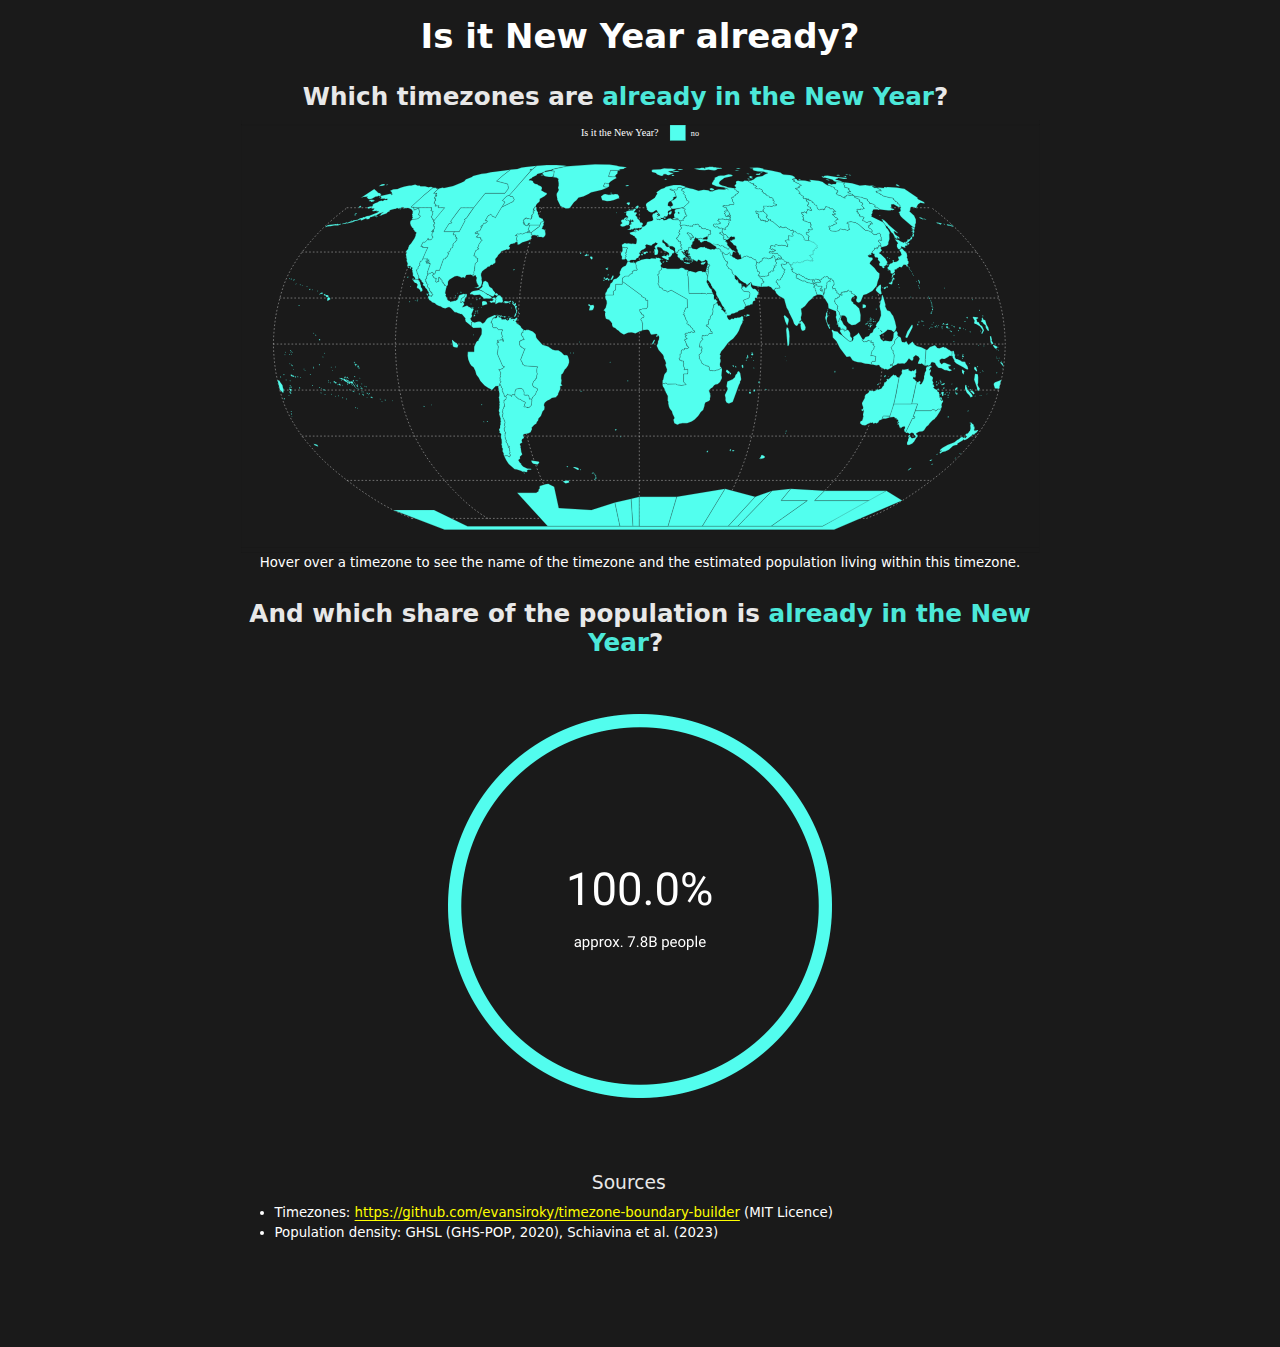
==== commit bd76244c: "add graticules / grid lines" ====
--- a/docs/index.html
+++ b/docs/index.html
@@ -77,7 +77,7 @@
 <div class="cell">
 <div class="cell-output-display">
 <div class="girafe html-widget html-fill-item" id="htmlwidget-8c1389447d69ef04b150" style="width:100%;height:352px;"></div>
-<script type="application/json" data-for="htmlwidget-8c1389447d69ef04b150">{"x":{"html":"<?xml version=\"1.0\" encoding=\"UTF-8\"?>\n<svg xmlns='http://www.w3.org/2000/svg' xmlns:xlink='http://www.w3.org/1999/xlink' class='ggiraph-svg' role='graphics-document' id='svg_5c61fb79_85c8_4762_9abc_4b4891bfe701' viewBox='0 0 864 468'>\n <defs id='svg_5c61fb79_85c8_4762_9abc_4b4891bfe701_defs'>\n  <clipPath id='svg_5c61fb79_85c8_4762_9abc_4b4891bfe701_c1'>\n   <rect x='0' y='0' width='864' height='468'/>\n  <\/clipPath>\n  <clipPath id='svg_5c61fb79_85c8_4762_9abc_4b4891bfe701_c2'>\n   <rect x='0' y='5.26' width='864' height='457.47'/>\n  <\/clipPath>\n  <clipPath id='svg_5c61fb79_85c8_4762_9abc_4b4891bfe701_c3'>\n   <rect x='0' y='28.2